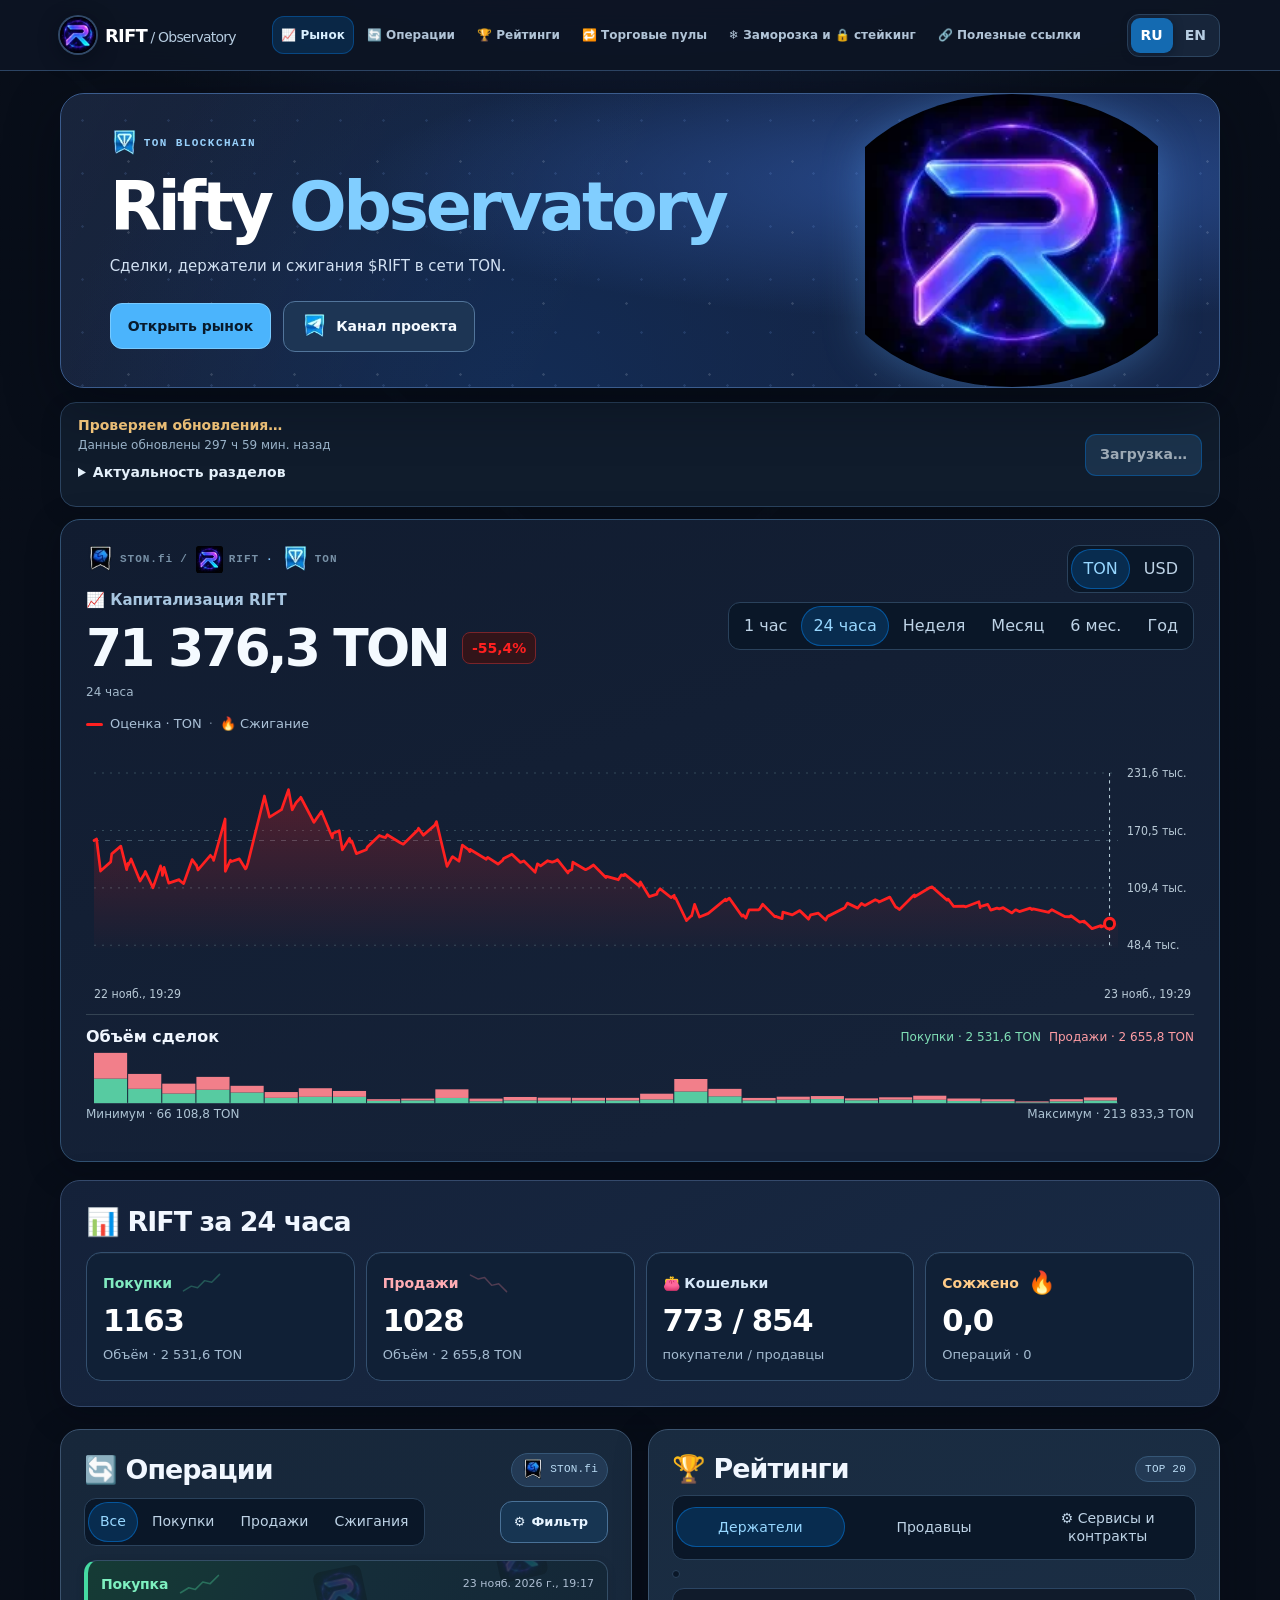
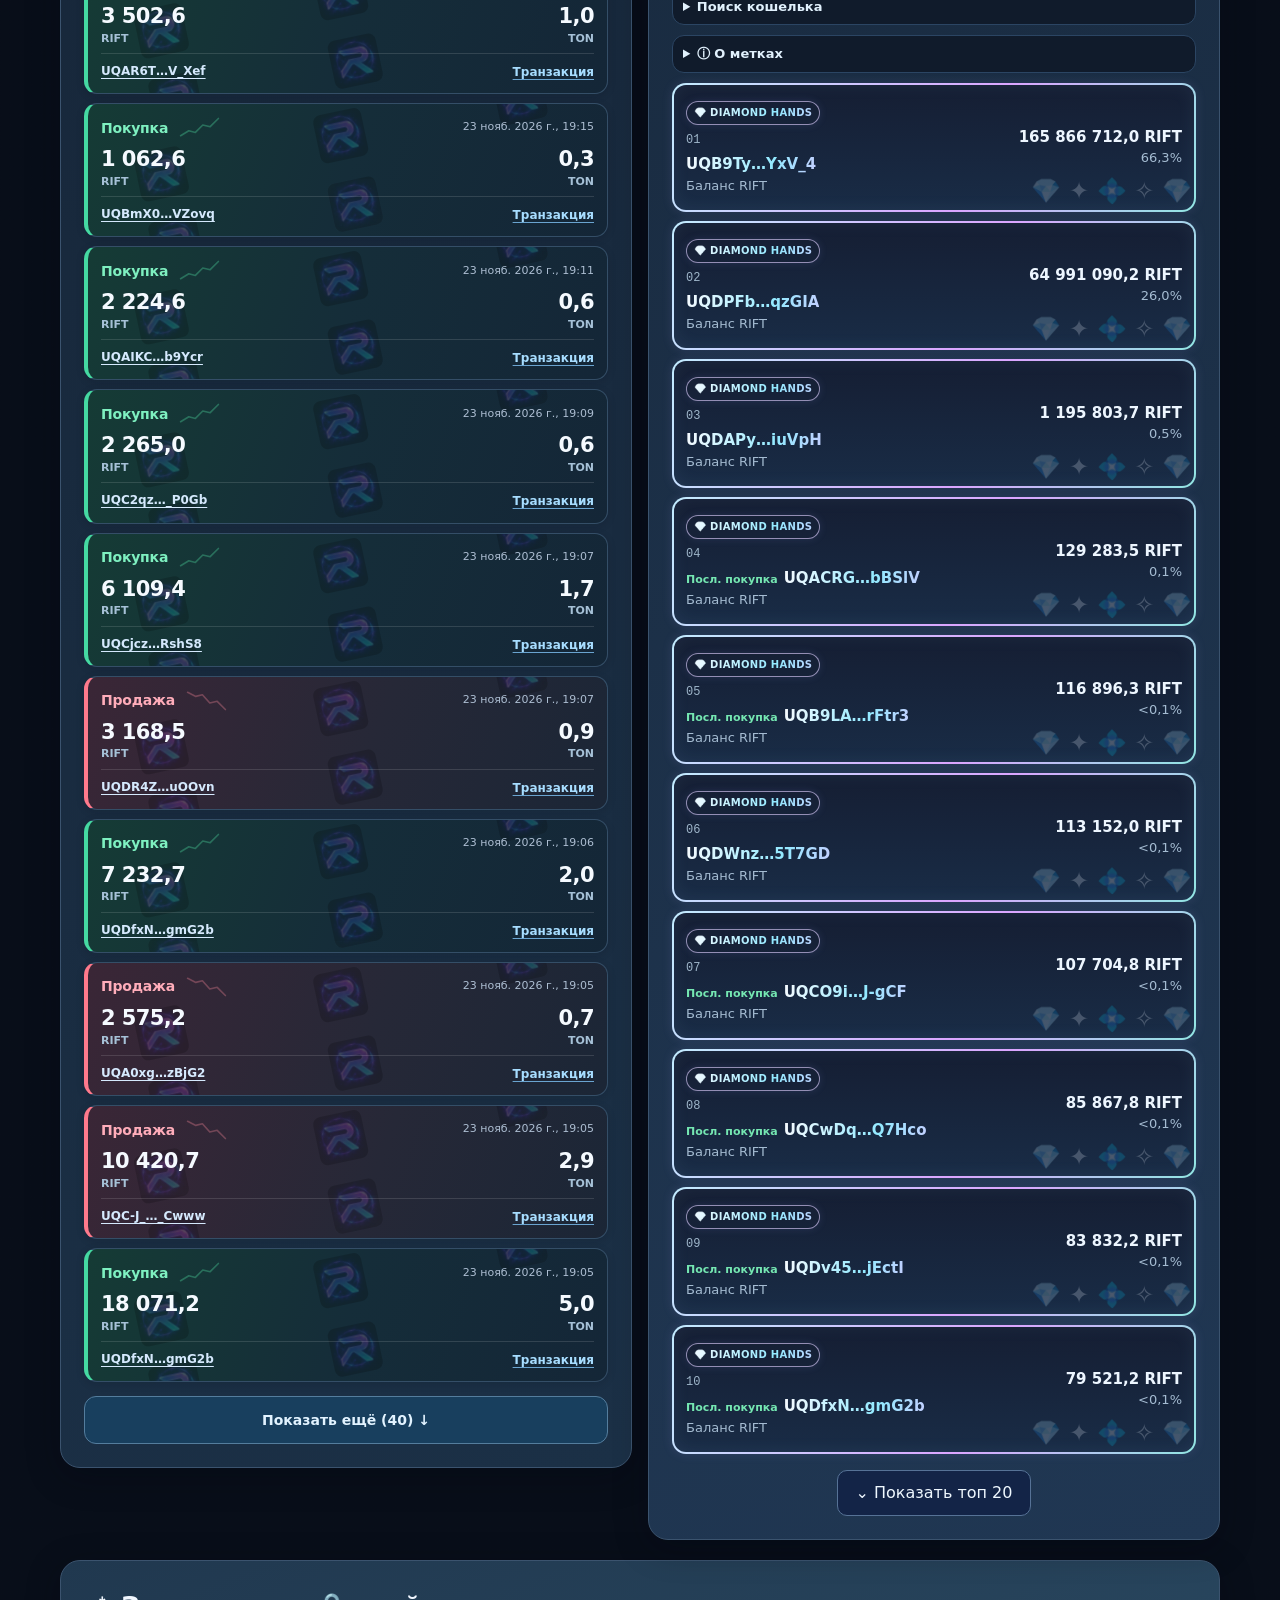
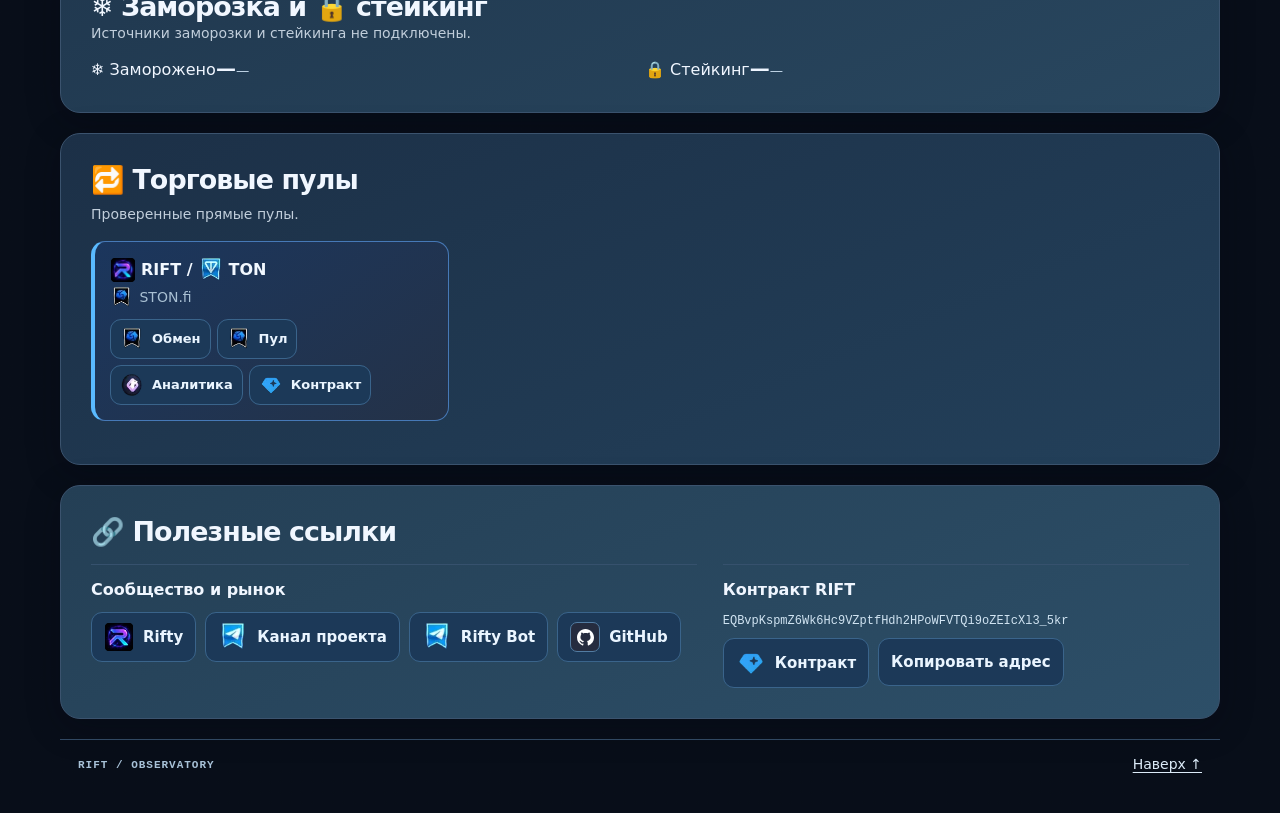
==== index.html @ 72bbed43 "Create RIFT Observatory from clean template 1.3.0" ====
<!doctype html>
<html lang="ru"><head>
<meta charset="utf-8"><meta name="viewport" content="width=device-width,initial-scale=1">
<meta name="theme-color" content="#070d21"><meta name="description" content="RIFT Observatory — сделки STON.fi и DeDust, держатели и подтверждённые сжигания RIFT в сети TON.">
<title>Rifty Observatory</title><style>:root{color-scheme:light;--ink:#101721;--muted:#536372;--paper:#f8fafc;--line:#cbd5df;--blue:#30a1f5;--link:#075d9b;--night:#090b0e;--graphite:#10151c;--green:#1e6b51;--red:#df0000;--orange:#975019;font:16px/1.5 system-ui,-apple-system,BlinkMacSystemFont,"Segoe UI",sans-serif;color:var(--ink);background:var(--night)}
*{box-sizing:border-box}
[hidden]{display:none!important}
html{scroll-behavior:smooth;scroll-padding-top:82px}
body{margin:0;background:var(--night)}
.wrap{width:min(1220px,calc(100% - 64px));margin-inline:auto}
h1,h2,h3,p{margin:0}
a{color:var(--link);text-underline-offset:3px}
a:hover{text-decoration:underline}
button{font:inherit;color:inherit;cursor:pointer}
a:focus-visible,button:focus-visible,summary:focus-visible,#plot svg:focus-visible{outline:3px solid #5692db;outline-offset:2px}
header{position:sticky;top:0;z-index:5;background:#090b0ef5;border-bottom:1px solid #283541;color:#f5f8fc}
.nav,.brand,nav,.langs,.tabs,.smallTabs,.introLinks,.eyebrow,.sectionHeading,.chartCaption,footer,.graphTop{display:flex;align-items:center}
.nav{min-height:65px;gap:20px;justify-content:space-between}
.brand{gap:9px;color:#fff;text-decoration:none}
.brand svg{width:36px;height:36px}
.brand strong{font-size:19px;letter-spacing:-.055em}
.brand span{font-weight:500;color:#c3cbd5}
.brand:hover{text-decoration:none}
nav{gap:5px}
nav a,.langs button{font-size:14px;font-weight:650}
nav a{color:#b4c0ce;padding:9px 11px;text-decoration:none;border-radius:8px}
nav a.on,nav a:hover{color:white;background:#203347;text-decoration:none}
.langs,.tabs,.smallTabs{background:#e5edf4;border-radius:10px;padding:3px;gap:2px;width:fit-content;max-width:100%;flex-wrap:wrap}
.langs button,.tabs button,.smallTabs button{border:none;padding:7px 10px;background:transparent;color:#364c61;border-radius:7px;line-height:1.35}
.langs .on,.tabs .on,.smallTabs .on{background:#114c79;color:white}
.hero{margin:20px 0 16px;position:relative;isolation:isolate;overflow:hidden;display:flex;align-items:center;min-height:192px;border-radius:20px;border:1px solid #293746;background:radial-gradient(ellipse at 88% 70%,#153650 0%,transparent 53%),#0b0d10;color:#fff}
.herotext{position:relative;z-index:1;padding:27px clamp(20px,3vw,44px);max-width:66%}
.eyebrow,.tag,footer>span{font-family:ui-monospace,Consolas,monospace;font-size:11px;font-weight:650;letter-spacing:.09em}
.eyebrow{gap:8px}
.eyebrow i{width:7px;height:7px;background:#468ec6;border-radius:50%}
.hero .eyebrow{color:#b9c9d9}
.hero .eyebrow i{background:var(--blue)}
h1{font-size:clamp(38px,4.6vw,68px);letter-spacing:-.07em;line-height:1.05;margin:7px 0 8px}
h1 em{font-family:Georgia,"Times New Roman",serif;font-weight:normal;letter-spacing:-.055em;color:#a1d6ff}
.hero p{color:#c9d5e1;font-size:15px}
.heroArt{position:absolute;inset:0 0 0 auto;width:41%;display:grid;align-items:center;pointer-events:none}
.heroArt svg{width:100%;height:100%;max-height:250px}
.introLinks{margin-top:17px;gap:10px}
.introLinks a,.more{border:1px solid #9daebf;border-radius:8px;padding:7px 12px;text-decoration:none;font-weight:650;font-size:14px}
.introLinks a{color:#f0f6ff;border-color:#536779}
.introLinks a:first-child{color:#081624;background:var(--blue);border-color:var(--blue)}
.introLinks a:hover,.more:hover{box-shadow:inset 0 0 0 1px currentColor}
.panel{background:var(--paper);border:1px solid var(--line);border-radius:17px;padding:clamp(16px,2vw,25px);min-width:0}
.graphTop,.sectionHeading,footer{justify-content:space-between;gap:12px}
.graphTop{align-items:flex-start}
.graph .eyebrow{color:#b6c8d9}
.graph .eyebrow span{color:#7891a7}
.graph h2{font-weight:550;color:var(--muted);font-size:16px;margin-top:12px}
.price{font-size:clamp(27px,3.2vw,44px);line-height:1.12;letter-spacing:-.05em;font-variant-numeric:tabular-nums;font-weight:730}
.chartCaption{font-size:13px;color:var(--muted);gap:7px;margin-top:13px}
.lineKey{width:17px;height:3px;border-radius:3px;background:var(--blue)}
.sep{color:#6f8196}
#plot{margin:6px 0;min-height:183px}
#plot svg{width:100%;height:183px;display:block;touch-action:pan-y}
#plot text{font:11px system-ui,sans-serif;fill:#b6c6d6}
.marker{cursor:pointer}
.marker:focus{outline:2px solid var(--orange)}
#readout{font-size:14px;font-variant-numeric:tabular-nums;min-height:24px;color:var(--ink)}
.note,.description,.resources p{font-size:14px;color:var(--muted);overflow-wrap:anywhere}
.note{font-size:12px}
.description{margin:8px 0}
.summary{margin:18px 0 22px}
.summary h2,.panel h2:not(.graph h2){font-size:clamp(20px,2.1vw,27px);letter-spacing:-.045em;line-height:1.2}
.summary .sectionHeading{margin-bottom:9px}
.tag{color:#3e5061;background:#e2ebf4;border-radius:20px;padding:4px 9px;white-space:nowrap;font-weight:500;letter-spacing:.02em}
#stats{display:grid;grid-template-columns:repeat(4,minmax(0,1fr));gap:10px}
.stat{background:var(--paper);border:1px solid var(--line);border-radius:13px;padding:13px 15px;min-width:0}
.stat b,.stat small,.stat span{display:block}
.stat b{font-size:clamp(20px,2.1vw,31px);line-height:1.3;font-variant-numeric:tabular-nums;overflow-wrap:anywhere;letter-spacing:-.04em}
.stat small{font-size:13px;color:var(--muted)}
.stat span{font-size:14px;font-weight:670}
.buy{color:var(--green)}
.sell{color:var(--red)}
.burn{color:var(--orange)}
.columns{display:grid;grid-template-columns:1fr 1fr;gap:16px;align-items:start}
.columns .tabs{margin:10px 0}
.columns .tabs button,.smallTabs button{font-size:14px}
.smallTabs:not(:empty){margin-bottom:8px}
#feedNote,#rankNote{margin-bottom:8px}
.row{display:grid;grid-template-columns:minmax(0,1fr) auto;gap:10px;border-top:1px solid #dce3eb;padding:10px 0;align-items:center}
.row>div{min-width:0}
.row>div:last-child{text-align:right}
.row b,.row small{display:block;font-variant-numeric:tabular-nums}
.row small{color:var(--muted);font-size:13px}
.row a{overflow-wrap:anywhere}
.row b{font-size:15px;line-height:1.45}
.row .badge{display:inline-block;padding:1px 6px;font-size:12px;border-radius:5px;margin-right:6px}
.badge.buy{background:#e0f3e8}
.badge.sell{background:var(--red);color:white}
.badge.burn{background:#ffead4}
.position{color:var(--muted);font:12px ui-monospace,monospace;margin-right:8px}
.empty{padding:16px 0;color:var(--muted)}
.more{background:#eaf1f7;color:#144b72}
.more[hidden]{display:none}
#more{margin-top:8px;width:100%}
.resources{margin:20px 0}
.resourcesGrid{display:grid;grid-template-columns:1.15fr 1.2fr 1fr;gap:24px;margin-top:16px}
.resources h3{font-size:16px;margin-bottom:6px}
.resourceList{display:flex;gap:8px 13px;flex-wrap:wrap}
.resourceList,.contract{margin-top:8px;font-size:14px}
.contract{display:block;overflow-wrap:anywhere;font-family:ui-monospace,monospace;margin-bottom:10px}
.resourcesGrid article{min-width:0}
summary{cursor:pointer;font-weight:600}
footer{padding:16px 0 25px}
footer a{font-size:14px}
@media(max-width:800px){.wrap{width:calc(100% - 28px)}
.nav{display:grid;grid-template-columns:1fr auto;gap:0;padding-top:6px}
.langs{grid-column:2;grid-row:1}
.brand{grid-column:1;grid-row:1}
nav{grid-column:1/-1;justify-content:space-between;gap:0}
nav a{padding:7px 5px;font-size:13px}
html{scroll-padding-top:98px}
.columns{grid-template-columns:1fr}
.heroArt{width:35%;opacity:.82}
.herotext{max-width:73%;padding:19px}
.hero{min-height:180px}
.graphTop{flex-wrap:wrap}
.resourcesGrid{grid-template-columns:1fr 1fr}

#stats{grid-template-columns:repeat(2,minmax(0,1fr))}}
@media(max-width:500px){.wrap{width:calc(100% - 20px)}
.hero{margin-top:10px}
.herotext{max-width:100%;padding:16px}
.heroArt{width:35%;inset:auto 0 0 auto;height:78px}
.hero p{max-width:96%;font-size:14px}
.introLinks{max-width:76%;gap:6px;flex-wrap:wrap}
.introLinks a{font-size:13px;padding:6px 8px}
.graphTop{gap:10px}
.tabs button{padding:6px 8px}
.stat{padding:10px}
.stat small{font-size:12px}
.row{gap:3px}
.row b{font-size:14px}
.row small{font-size:12px}
.resourcesGrid{grid-template-columns:1fr;gap:15px}
.resourcesGrid article+article{border-top:1px solid var(--line);padding-top:12px}}
@media(prefers-reduced-motion:reduce){html{scroll-behavior:auto}}

.walletLegend{font-size:13px;color:var(--muted);margin:4px 0}
.walletIdentity{display:inline-flex;align-items:baseline;flex-wrap:wrap;gap:2px 6px;max-width:100%;vertical-align:baseline}
.row .walletAddress{font-weight:700;text-decoration:underline;text-decoration-thickness:1px;text-underline-offset:3px}
.row .walletAddress.buy,.walletRole.buy{color:#126042}
.row .walletAddress.sell,.walletRole.sell{color:#df0000}
.row .walletAddress.burn,.walletRole.burn{color:#874305}
.row .walletAddress.neutral{color:#51615c}
.walletRole{font-size:11px;font-weight:600}
:is(.row,.walletResult) .domainBadge{font:600 11px/1.4 system-ui,sans-serif;letter-spacing:0;padding:2px 6px;border-radius:5px;overflow-wrap:anywhere;max-width:100%;display:inline-block}
.domainBadge.digits{color:#482e00;background:linear-gradient(110deg,#ffcc00 12%,#ffe173 34%,#fff9c0 46%,#ffd700 57%,#efb000 84%);background-size:220% 100%;border:1px solid #a37b00;animation:projectGold 4s ease-in-out infinite alternate}
details.domainDetails{display:inline-block;border:0;padding:0;font-size:12px;font-weight:500;width:100%}
details.domainDetails summary{color:var(--muted);font-size:11px}
#rank .position{vertical-align:top}
.onlyBadges{display:flex;align-items:center;gap:7px;font-size:13px;font-weight:600;margin:4px 0 7px;cursor:pointer}
.onlyBadges input{width:16px;height:16px;accent-color:var(--link)}


@keyframes projectGold{from{background-position:0% 50%}
to{background-position:100% 50%}}
@media(prefers-reduced-motion:reduce){.domainBadge.digits{animation:none}}
footer>span{color:#f5f8ff}
footer a{color:#dcebf8}
.price{overflow-wrap:break-word}

/* Make the chart and header dark; financial rows retain their semantic colours. */
.langs,.graph .tabs{background:#202a35}
.langs button,.graph .tabs button{color:#c3cfdb}
.langs .on,.graph .tabs .on{background:var(--blue);color:#071421}
.graph{--ink:#f5f8fc;--muted:#b2c0cd;color:var(--ink);background:var(--graphite);border-color:#283747}
.graph #readout a{color:#86caff}
.graph #plot svg{height:205px}
.brand:hover,.introLinks a:hover{color:#fff}
.introLinks a:first-child:hover{color:#081624}

.wrap{width:min(1180px,calc(100% - 88px))}
.hero{background:linear-gradient(165deg,#080a0d 22%,#10151c 100%)}
.graph,.summary{background:linear-gradient(180deg,#10151c,#152332);border:1px solid #374b5b}
.summary{background:linear-gradient(180deg,#152332,#172b3c);padding:clamp(16px,2vw,25px);border-radius:17px;color:#f4f8ff}
.summary .sectionHeading{margin-bottom:14px}
.stat{background:linear-gradient(145deg,#131d28,#1e3041);border:1px solid #3d5363}
.stat small{color:#b9c8d5}
.stat span.buy,.stat span.sell,.stat span.burn{display:inline-block;border-radius:5px;background:linear-gradient(120deg,#d8e5eb,#c1d4df);padding:1px 6px}
.columns .panel,.resources{--ink:#f3f7fc;--muted:#c1cedb;--link:#a6daff;--line:#435a6a;color:var(--ink);border-color:#3b5264}
.columns .panel{background:linear-gradient(180deg,#172b3c,#1a3b51)}
.columns .tabs,.columns .smallTabs{background:#0e1c29}
.columns .tabs button,.columns .smallTabs button{color:#cbd9e7}
.columns .tabs .on,.columns .smallTabs .on{background:#265a7d;color:#fff}
.row{border-color:#435666}
.position{color:#c1cedb}
.tag{background:#233f54;color:#d1e6f6}
.row .walletIdentity{background:linear-gradient(125deg,#d8e5eb,#c1d4df);border-radius:7px;padding:3px 6px}
.domainDetails summary{color:#354d62!important}
.domainDetails span{color:#223847}
#more,.resourceList>a,.resourceList>button{color:#f3f8ff;background:#15496b;border:1px solid #6289a3}
.resources{background:linear-gradient(180deg,#1a3b51,#20475e);padding:clamp(18px,2.5vw,30px)}
.resourcesGrid{grid-template-columns:1.3fr 1fr;gap:clamp(14px,2vw,26px)}
.resourcesGrid article{border-top:1px solid #7190a3;padding-top:13px}
.resources h3{margin-bottom:10px}
.resourceList{display:grid;grid-template-columns:1fr;gap:7px}
.resourceList>a,.resourceList>button{display:flex;align-items:center;justify-content:space-between;gap:6px;min-height:42px;padding:8px 12px;border-radius:7px;text-align:left;font:650 14px/1.35 system-ui,sans-serif;text-decoration:none;cursor:pointer}
.resourceList>a:hover,.resourceList>button:hover,#more:hover{background:#1b5c82;border-color:#aedfff}
.resources .contract{color:#d1e4f2;margin:6px 0;word-break:break-all}
footer{background:#090c10;border-top:1px solid #405362;padding:14px 18px;margin-bottom:14px;border-radius:8px}
@media(min-width:1000px){.resourcesGrid article:first-child .resourceList{grid-template-columns:repeat(2,minmax(0,1fr))}}
@media(max-width:800px){.wrap{width:calc(100% - 34px)}.resourcesGrid{grid-template-columns:1fr 1fr}}
@media(max-width:500px){.wrap{width:calc(100% - 22px)}.resourcesGrid{grid-template-columns:1fr}.resourcesGrid article+article{border-color:#7190a3}}

/* Draw external-link arrows without relying on a font glyph. */
.resourceList>a::after,.introLinks a[href^="https:"]::after,.row a:not(.walletAddress)::after{content:"";display:inline-block;width:8px;height:8px;flex-shrink:0;margin-left:6px;border-top:1.5px solid currentColor;border-right:1.5px solid currentColor;background:linear-gradient(135deg,transparent 43%,currentColor 46%,currentColor 54%,transparent 57%);vertical-align:1px}

.syncBar{display:flex;align-items:center;justify-content:space-between;gap:14px;margin:0 0 12px;padding:12px 18px;background:#101b27;border:1px solid #374b5b;border-radius:12px;color:#e5f1fb}
.syncBar>div{min-width:0}.syncBar p{font-size:14px;font-weight:650}.syncBar small{display:block;color:#b9c8d5;font-size:12px;overflow-wrap:anywhere}.syncBar .syncWarning{color:#ffcf80}
#refreshData{flex-shrink:0;min-height:42px;padding:8px 14px;border:1px solid #6289a3;border-radius:7px;background:#15496b;color:#f3f8ff;font-weight:650;font-size:14px}#refreshData:hover{background:#1b5c82}#refreshData:disabled{opacity:.65;cursor:wait}
@media(max-width:400px){.syncBar{align-items:flex-start;flex-wrap:wrap;padding:12px 14px}.syncBar>div{flex:1 1 175px}}

/* Market cap: native-currency valuation, with an explicit estimation note. */
.graph .price{font-size:clamp(32px,4.2vw,52px);letter-spacing:-.055em;line-height:1.15}
.graph h2{font-size:15px;margin-top:12px;margin-bottom:7px}
.capHeadline{display:flex;align-items:center;gap:14px;flex-wrap:wrap}
.capChange{font:700 14px/1.3 system-ui,sans-serif;padding:6px 9px;border-radius:8px;font-variant-numeric:tabular-nums;white-space:nowrap}
.capChange:empty{display:none}.capPositive{color:#54edb6;background:#133c32;border:1px solid #24634e}.capNegative{color:#ff2020;background:#321419;border:1px solid #7a242a}
#capPeriod{margin-top:5px;color:#a4b9cb}.graph #plot{min-height:250px;margin:18px 0 8px}.graph #plot svg{height:250px}
.graph #plot text{font:11px system-ui,sans-serif;fill:#b8c9d6}
.capRange{display:flex;justify-content:space-between;gap:8px;flex-wrap:wrap;color:#adc3d3;font-size:12px;font-variant-numeric:tabular-nums;margin:0 0 13px}
.graph #readout{background:#0b1723;border:1px solid #2b4354;padding:10px 12px;border-radius:9px;min-height:43px;font-size:13px;margin-bottom:9px}
.capMethod{font-size:11px;line-height:1.5;color:#9db3c4;border-top:1px solid #2b4354;padding-top:10px;margin-top:10px;max-width:850px}
.graph .chartCaption .lineKey{background:var(--chart-colour,#38dda0)}
@media(max-width:500px){.graph .price{font-size:34px}.capHeadline{gap:8px}.graph .graphTop{gap:15px}.graph .tabs{width:100%;justify-content:space-between}.graph .tabs button{padding:8px 6px;font-size:12px}.graph #plot svg{height:240px}.graph #plot{min-height:240px}.graph #readout{font-size:12px}.capMethod{font-size:11px}}
@media(max-width:360px){.graph .tabs{display:grid;grid-template-columns:repeat(3,minmax(0,1fr));gap:3px}.graph .tabs button{width:100%}}

:root{--blue:#75ccff;--project-art:url("[data-uri]");--night:#070d21}
body{background:radial-gradient(ellipse at 78% 0%,#24347b 0%,#111c49 28%,transparent 55%),#070d21}
header{background:#0a1129f5;border-color:#324576}
.brandMark{width:36px;height:36px;border-radius:50%;background:var(--project-art) center/cover}
.hero{min-height:268px;border-color:#435b9c;background:radial-gradient(ellipse at 78% 50%,#2b4696 0%,#182860 34%,transparent 68%),linear-gradient(112deg,#0d1639,#111c49)}
.hero::before{content:"";position:absolute;inset:0;background-image:radial-gradient(circle,#7eaeff 1px,transparent 1.5px),radial-gradient(circle,#eff7ff 1px,transparent 1.5px);background-size:43px 53px,83px 71px;background-position:0 0,26px 32px;opacity:.24;pointer-events:none}
.heroArt{width:40%;height:100%;background:var(--project-art) center / auto 88% no-repeat;filter:drop-shadow(0 0 20px #60b5ff60);border-radius:50%}
.hero h1 em{color:#89ceff}
.graph{background:linear-gradient(180deg,#101936,#151f43);border-color:#394b80}
.summary{background:linear-gradient(180deg,#182649,#202d55);border-color:#435480}
.columns .panel{background:linear-gradient(180deg,#192847,#1e3659)}
.resources{background:linear-gradient(180deg,#192b4b,#1b345a)}
.graphControls{display:grid;gap:10px;justify-items:end;min-width:0}
.row.trade-buy{border-left:3px solid #4cce9f;padding-left:8px;background:#14564832}
.row.trade-sell{border-left:3px solid #fb6b76;padding-left:8px;background:#7c223532}
.row.trade-burn{border-left:3px solid #e7ae57;padding-left:8px}
@media(max-width:800px){.graphControls{justify-items:start}}
@media(max-width:590px){
 .hero{min-height:210px}.heroArt{width:32%;height:auto;inset:12px 12px auto auto;aspect-ratio:1;opacity:1;background-size:contain}
 .herotext{max-width:76%}.hero h1{font-size:clamp(32px,7.5vw,47px)}.hero h1 em{display:block}
 .hero p{max-width:100%}.introLinks{max-width:100%}.graphControls{width:100%}.graph #currency{display:flex;width:auto}
}

#activity,#wallets,#pools{background:#141b27;border-color:#303a4a}
#activity .row,#wallets .row{background:transparent;border-color:#303a4a;border-left:0;padding-left:0}
#activity .row .walletIdentity,#wallets .row .walletIdentity{background:none;padding:0;column-gap:6px;row-gap:4px}
.columns .walletIdentity .walletAddress{background:none;padding:0}
.columns .row .walletAddress{color:#d6e2f0}
.columns .walletRole.buy,.columns .badge.buy{color:#85e6bc;background:none}
.columns .walletRole.sell,.columns .badge.sell{color:#ff9a9f;background:none}
.columns .walletRole.burn,.columns .badge.burn{color:#f1bd7d;background:none}
.columns .domainDetails summary,.columns .domainDetails span{color:#becbd9!important}
.columns :is(.row,.walletResult) .projectBadges{display:flex;flex-wrap:wrap;gap:5px;width:100%;align-items:center}
.columns :is(.row,.walletResult) .projectBadge{--badge-edge:#53627b;display:inline-flex;align-items:center;gap:4px;padding:2px 6px;border:1px solid var(--badge-edge);border-radius:6px;background:#202939;text-decoration:none;color:#eaf1fb;font:650 11px/1.35 system-ui,sans-serif;min-height:26px;max-width:100%}
.columns :is(.row,.walletResult) .projectBadge:hover{text-decoration:underline}
.columns :is(.row,.walletResult) .projectBadge::after{display:none}
.projectBadge img{display:block;width:18px;height:18px;object-fit:contain;border-radius:3px}
.columns :is(.row,.walletResult) .projectBadge.staking{padding-inline:4px;--badge-edge:#6c93cb}
.columns :is(.row,.walletResult) .projectBadge.vnuk{--badge-edge:#8f606f;color:#ffc8d4}
.columns :is(.row,.walletResult) .projectBadge.author{border-color:transparent;background:linear-gradient(#202939,#202939) padding-box,linear-gradient(105deg,#508eff,#dce5ee,#508eff) border-box;background-size:100% 100%,200% 100%;animation:projectBadgeGlow 5s ease-in-out infinite alternate}
.columns :is(.row,.walletResult) .projectBadge.joystick{--badge-edge:#9164ac}
.columns :is(.row,.walletResult) .projectBadge.phoenix{--badge-edge:#a86a36}
.projectBadge.joystick span,.projectBadge.phoenix span{background:linear-gradient(90deg,var(--badge-color),#ffe182,var(--badge-color));background-size:210% 100%;background-clip:text;color:transparent;animation:projectBadgeGlow 5s ease-in-out infinite alternate}
.projectBadge.joystick{--badge-color:#e3a6ff}
.projectBadge.phoenix{--badge-color:#ff9862}
@keyframes projectBadgeGlow{to{background-position:100% 0}}
@media(prefers-reduced-motion:reduce){.columns :is(.row,.walletResult) .projectBadge.author,.projectBadge.joystick span,.projectBadge.phoenix span{animation:none}}
#pools [lang="en"],html[lang="en"] #pools [lang="ru"]{display:none}
html[lang="en"] #pools [lang="en"]{display:inline}
#pools .poolIntro{margin:8px 0 16px}
#pools .poolGrid{display:grid;grid-template-columns:repeat(3,minmax(0,1fr));gap:10px}
#pools .poolCard{min-width:0;background:#1c2636;border:1px solid #39475b;border-radius:10px;padding:12px}
#pools .poolCard h3{margin:0 0 3px}
#pools .poolCard p{margin:0}
#pools .poolActions{display:flex;flex-wrap:wrap;gap:6px;margin-top:10px}
#pools .poolActions a{display:inline-flex;align-items:center;min-height:38px;padding:5px 9px;color:#edf5ff;background:#22344c;border:1px solid #586d88;border-radius:7px;font-size:13px;font-weight:650;text-decoration:none}
#pools .poolActions a:hover{background:#304963;text-decoration:underline}
#pools .poolRoute,#pools .poolTiny{margin-top:16px;padding-top:13px;border-top:1px solid #39475b}
#pools #discoveredPools{margin-top:10px}
#pools .poolCard .poolLiquidity{margin-top:8px;font-size:12px;overflow-wrap:anywhere}
#pools .poolCard h3{overflow-wrap:anywhere}
#pools .poolRoute h3{margin:0 0 4px}
#pools .poolRoute .poolCard{margin-top:9px;max-width:440px}
#pools .poolTiny .poolGrid{margin-top:10px}
#pools .poolSources{margin-top:13px;font-size:12px}
@media(max-width:800px){#pools .poolGrid{grid-template-columns:repeat(2,minmax(0,1fr))}}
@media(max-width:500px){#pools .poolGrid{grid-template-columns:minmax(0,1fr)}}

.columns :is(.row,.walletResult) .projectBadge.og{border-color:#a887c2;background:#222033}
.columns :is(.row,.walletResult) .projectBadge.fragmentNumber{--badge-edge:#cc7cdb;background:#78348b;color:#fff;font-weight:800;white-space:nowrap}
.projectBadge.og span{background:linear-gradient(90deg,#cbff69,#f3a5ff,#cbff69);background-size:210% 100%;background-clip:text;color:transparent;animation:projectBadgeGlow 4s ease-in-out infinite alternate;font-weight:800}
.columns :is(.row,.walletResult) .projectBadge.burner{border-color:#966237;padding-inline:4px}
.columns :is(.row,.walletResult) .projectBadge.blueNft{border-color:#3881a9;padding-inline:4px}
.operationRow .opMobile,.operationRow .opToggle{display:none}
#feed .operationRow .opDesktop a{display:inline-block}
@media(prefers-reduced-motion:reduce){.projectBadge.og span{animation:none}}
@media(max-width:640px){
 #feed .operationRow{grid-template-columns:minmax(0,1fr) minmax(0,auto) 28px;align-items:start;column-gap:4px;padding:8px 0}
 #feed .operationRow .opDesktop{display:none}
 #feed .operationRow>div:nth-child(2){align-self:start}
 #feed .operationRow .opMobile:not([hidden]){display:block;grid-column:1/-1;text-align:left;padding:2px 0 4px}
 #feed .operationRow .opToggle{display:grid;place-items:center;width:28px;min-height:32px;padding:0;background:none;border:0;color:#b8d3ec;cursor:pointer}
 .opToggle span{width:7px;height:7px;border-right:2px solid;border-bottom:2px solid;transform:rotate(45deg)}
 .opToggle[aria-expanded="true"] span{transform:rotate(225deg)}
}

body{background:linear-gradient(#070b16bb,#070b16cf),url("[data-uri]") center top/cover fixed,#070b16}
.supplyGrid{display:grid;grid-template-columns:repeat(2,minmax(0,1fr));gap:10px;margin-top:12px}
.supplyGrid a{display:grid;gap:4px;padding:12px;border:1px solid #39475b;border-radius:10px;background:#1c2636;text-decoration:none;min-width:0}
.supplyGrid a:hover{border-color:#7db5e6}
.supplyGrid strong{font-size:clamp(1rem,3vw,1.35rem);color:#eef5ff;overflow-wrap:anywhere}
.supplyGrid small{color:#afbfce}
@media(max-width:440px){.supplyGrid{grid-template-columns:1fr}body{background-attachment:scroll;background-size:auto,auto 1100px}}

.volumeBlock{margin-top:12px;border-top:1px solid #344353;padding-top:10px}
.volumeHeading,.volumeKeys,.tradeSize,.walletSearchForm{display:flex;align-items:center;gap:8px;flex-wrap:wrap}
.volumeHeading{justify-content:space-between}
.volumeKeys,.tradeSize{font-size:12px}
.volumeKeys span:first-child,.rankMove.gained{color:#80e0b6}
.volumeKeys span:last-child,.rankMove.lost{color:#ff9da4}
#tradeVolume svg{display:block;width:100%;height:56px}
.tradeSize{margin:8px 0;color:#bdcbd8}
.tradeSize label{display:inline-flex;align-items:center;gap:6px}
.tradeSize input[type=number],.walletSearchForm input{min-width:0;border:1px solid #53637a;border-radius:7px;background:#161f2b;color:#eaf1fb;padding:6px 8px;font:inherit}
.tradeSize input[type=number]{width:6em}
#rank .position,.walletResult .position{display:inline-flex;align-items:baseline;gap:4px}
.rankMove{font-size:10px;white-space:nowrap}
.walletSearch,.badgeLegend{margin:10px 0;border:1px solid #39475b;border-radius:8px;padding:8px 10px}
.walletSearch summary,.badgeLegend summary{cursor:pointer;color:#d6e2f0;font-size:13px;font-weight:650}
.walletSearchForm{margin-top:9px}
.walletSearchForm input{flex:1 1 145px}
.walletSearchForm button{padding:6px 9px;border:1px solid #52637b;border-radius:7px;background:#243249;color:#eaf1fb;cursor:pointer}
.walletResult{margin-top:9px;overflow-wrap:anywhere}
.walletResult h3,.walletResult h4,.walletResult p{margin:6px 0}
.walletResult ul,.badgeLegend dl{padding-left:0;margin:8px 0 0;font-size:12px}
.walletResult li{margin-left:15px;padding-top:3px}
.badgeLegend dl{display:grid;grid-template-columns:auto 1fr;gap:5px 8px}
.badgeLegend dd{margin:0;color:#bdcbd8}
.columns .projectBadge.arni,.columns .projectBadge.napiwas{border-color:#927fa2}
.columns .projectBadge.arni span,.columns .projectBadge.napiwas .badgeLabel{
 background:linear-gradient(90deg,#70e1dd,#c4b4ff,#ffab94,#ffe39a,#70e1dd);
 background-size:225% 100%;background-clip:text;color:transparent;
 animation:projectBadgeGlow 4.3s ease-in-out infinite alternate
}
.projectBadge .beerIcon{position:relative;display:inline-block;flex:0 0 18px;width:18px;height:18px}
.beerIcon::before,.beerIcon::after{content:"";position:absolute}
.beerIcon::before{left:2px;top:2px;width:10px;height:15px;border:1px solid #ffde99;border-radius:3px 3px 4px 4px;background:linear-gradient(#fff4dc 0 28%,#ffce56 29%,#e4932c 83%,#b36121)}
.beerIcon::after{left:12px;top:6px;width:5px;height:8px;border:2px solid #ffde99;border-left:0;border-radius:0 4px 4px 0}
@media(prefers-reduced-motion:reduce){.columns .projectBadge.arni span,.columns .projectBadge.napiwas .badgeLabel{animation:none}}

.projectBadges .domainDetails{width:auto;max-width:100%;overflow-wrap:anywhere}

/* RIFT / Telegram-inspired Observatory — design layer v1.
   No remote fonts, frameworks, images or runtime dependencies.
   Loaded AFTER the existing stylesheet. Keeps data/JS functionality intact. */
:root{
  color-scheme:dark;
  --tg-bg:#090e18;--tg-surface:#121b2a;--tg-surface2:#192639;
  --tg-elevated:#20344b;--tg-line:#2a405a;--tg-blue:#55b9ff;
  --tg-blue-strong:#258fea;--tg-text:#f0f6ff;--tg-muted:#a6bdd2;
  --tg-green:#51dcaa;--tg-red:#ff8696;--tg-gold:#f3c66f;
  --night:var(--tg-bg);--paper:var(--tg-surface);--ink:var(--tg-text);
  --muted:var(--tg-muted);--line:var(--tg-line);--blue:var(--tg-blue);
  --link:#91d8ff;--green:var(--tg-green);--red:var(--tg-red);
  font-family:system-ui,-apple-system,BlinkMacSystemFont,"Segoe UI",sans-serif;
  font-optical-sizing:auto;
}
html{scroll-padding-top:100px}
body{
  color:var(--tg-text);
  background:radial-gradient(ellipse 80% 420px at 50% -150px,#1b315e 0%,transparent 72%),
    linear-gradient(#080e19e8,#080e19f1),url("[data-uri]") center top/cover fixed,#090e18;
}
.wrap{width:min(1160px,calc(100% - 40px))}
a{color:var(--link)}
button,input{font-family:inherit}
a,button,summary{-webkit-tap-highlight-color:transparent}
button:not(:disabled),a,summary{transition:background-color .18s ease,border-color .18s ease,color .18s ease,transform .18s ease}
button:active:not(:disabled),.introLinks a:active,.resourceList>a:active,#pools .poolActions a:active{transform:scale(.98)}
a:focus-visible,button:focus-visible,summary:focus-visible,input:focus-visible{outline:2px solid var(--tg-blue);outline-offset:3px}
header{background:#0d1524f0;border-bottom:1px solid #2c4463;backdrop-filter:blur(22px);-webkit-backdrop-filter:blur(22px)}
.nav{min-height:70px;gap:18px}
.brandMark{box-shadow:0 0 0 2px #314968,0 5px 20px #050a14a8}
.brand strong{font-size:18px;letter-spacing:-.045em}
.brand span{color:#b6cce0;font-size:14px}
nav{gap:5px}
nav a{padding:10px 13px;color:#b1c4d7;border-radius:12px;font-weight:600}
nav a.on,nav a:hover{background:#1e3958;color:#f4faff}
.langs{background:#17253a;padding:3px;border:1px solid #2d4560;border-radius:12px}
.langs button{border-radius:9px;min-width:39px;min-height:35px;color:#b6cde2}
.langs button.on{background:#288fd9;color:#fff;box-shadow:0 2px 10px #0613268c}
main.wrap{padding-bottom:10px}
.hero{margin:22px 0 14px;min-height:275px;border:1px solid #3b5c8d;border-radius:24px;
  background:radial-gradient(ellipse at 81% 30%,#294c91 0%,transparent 48%),
  radial-gradient(circle at 40% 110%,#132c55,transparent 60%),
  linear-gradient(125deg,#111d35,#15274b);
  box-shadow:0 18px 54px #02071164;isolation:isolate}
.hero::before{opacity:.14}
.hero::after{content:"";position:absolute;inset:0;pointer-events:none;
  background:linear-gradient(115deg,#ffffff08,transparent 50%);border-radius:inherit}
.herotext{padding:clamp(23px,3.5vw,45px);max-width:68%}
.hero .eyebrow{color:#98d1fc;letter-spacing:.13em}
.hero .eyebrow i{box-shadow:0 0 0 5px #269de421}
.hero h1{margin:13px 0 12px;font-size:clamp(39px,5.5vw,68px);line-height:1.03;letter-spacing:-.065em}
.hero h1 em{font-style:normal;font-weight:550;font-family:inherit;letter-spacing:-.05em;color:#81ceff}
.hero p{color:#d2e1f3;font-size:15px;max-width:510px;line-height:1.65}
.heroArt{background-size:auto 83%;filter:drop-shadow(0 6px 28px #67acff40)}
.introLinks{gap:10px;margin-top:21px}
.introLinks a{display:inline-flex;align-items:center;justify-content:center;
  min-height:42px;padding:9px 17px;border-radius:12px;font-size:14px;
  background:#1d3554;border:1px solid #52759b;color:#f5faff}
.introLinks a:first-child{background:#4bb4fc;color:#081a2c;border-color:#77caff}
.introLinks a:hover{background:#2c5277;text-decoration:none;transform:translateY(-2px)}
.introLinks a:first-child:hover{background:#83d0ff;color:#071b2c}
.syncBar{background:#101c2c;border-color:#2b435f;border-radius:16px;
  padding:12px 17px;box-shadow:0 6px 20px #050b152b}
.syncBar p{color:#e3f5ff}
.syncBar small{color:#9eb8ce}
#refreshData{border-radius:11px;background:#213d5b;border-color:#476d92;color:#eaf7ff}
#refreshData:hover{background:#2f5a81}
.panel,.graph,.summary,.columns .panel,.resources,#pools,#activity,#wallets{
  border:1px solid var(--tg-line);border-radius:20px;
  background:linear-gradient(155deg,#151f30 0%,#111927 100%);
  box-shadow:0 8px 34px #03091145;color:var(--tg-text)}
.graph{background:linear-gradient(160deg,#172640 0%,#101a2d 76%);border-color:#315172}
.graph .eyebrow{color:#86caff}
.graph h2{color:#a8c6e0;margin-top:15px}
.graph .price{color:#f4faff;letter-spacing:-.055em}
.graph .chartCaption{color:#abc1d7}
.graph #readout{border-color:#314964;background:#0e192a}
.graph .capMethod{border-color:#2b4056;color:#98aec2}
.graph #plot{border-radius:15px;overflow:hidden}
.graphControls{gap:9px}
.graph .tabs,.columns .tabs,.columns .smallTabs{background:#0a1728;border:1px solid #2a425c;border-radius:12px;padding:3px}
.graph .tabs button,.columns .tabs button,.columns .smallTabs button{border-radius:9px;min-height:34px;padding:7px 12px;color:#bed3e6}
.graph .tabs .on,.columns .tabs .on,.columns .smallTabs .on{background:#26659c;color:#fff;box-shadow:0 2px 8px #050d1780}
.summary{margin-top:18px;background:linear-gradient(150deg,#182b44,#142037);border-color:#2a496b}
.summary h2,.panel h2:not(.graph h2){color:#f1f7ff;font-weight:730;letter-spacing:-.035em}
#stats{gap:11px}
.stat{padding:16px;border-radius:15px;background:#102036;border:1px solid #34506f;box-shadow:inset 0 1px #ffffff0a}
.stat b{color:#fff;font-size:clamp(21px,2.4vw,32px);line-height:1.22;margin:5px 0}
.stat small{color:#a4bbd0}
.stat span{font-weight:680}
.stat span.buy,.stat span.sell,.stat span.burn{background:none;padding:0}
.columns{gap:16px}
.columns .panel{min-width:0}
.sectionHeading{flex-wrap:wrap}
.tag{background:#233a55;color:#badcf5;border:1px solid #355676}
.row{border-top-color:#263950;padding:12px 3px}
.row:hover{background:#ffffff07}
.row.trade-buy,.row.trade-sell,.row.trade-burn{border-left:3px solid transparent;border-radius:8px;padding-left:10px}
#activity .row.trade-buy{border-left:3px solid #52d5a2;background:#16362c42}
#activity .row.trade-sell{border-left:3px solid #ff8191;background:#40232a50}
#activity .row.trade-burn{border-left:3px solid #f5c16b;background:#3a2c1b48}
.row b{color:#edf6ff}
.row small{color:#a5bcd2}
.columns .row .walletAddress{color:#d5e9fd}
.columns .walletRole.buy,.columns .badge.buy{color:#75e7b2}
.columns .walletRole.sell,.columns .badge.sell{color:#ff9bac}
.columns .walletRole.burn,.columns .badge.burn{color:#f5c377}
.position{color:#9fb6ca}
.columns :is(.row,.walletResult) .projectBadge{border-radius:8px;background-color:#1d2b3e;min-height:28px}
.columns :is(.row,.walletResult) .projectBadge.fragmentNumber{background:#813c99;color:#fff;border-color:#dd8bfa}
.domainBadge.digits{border-radius:7px}
#more,.resourceList>a,.resourceList>button,#pools .poolActions a{
  background:#1c3958;border:1px solid #3a648b;border-radius:11px;color:#eaf5ff}
#more{min-height:43px}
#more:hover,.resourceList>a:hover,.resourceList>button:hover,#pools .poolActions a:hover{background:#2b5277}
.supplyGrid a,#pools .poolCard{background:#17263a;border:1px solid #2b4665;border-radius:14px;padding:15px}
.supplyGrid a:hover,#pools .poolCard:hover{border-color:#4785b3}
.supplyGrid small{color:#b5c9da}
#pools .poolCard h3{color:#f2f8ff}
#pools .poolCard p{color:#a9c0d3}
#pools .poolGrid{gap:12px}
#pools .poolActions a{min-height:40px}
.walletSearch,.badgeLegend{background:#101b2b;border-color:#2b4563;border-radius:12px}
.walletSearch summary,.badgeLegend summary{color:#e1f1fd}
.tradeSize input[type=number],.walletSearchForm input{background:#091729;border-color:#385575;color:#f5faff;border-radius:10px;min-height:38px}
.walletSearchForm button{background:#285982;border-color:#478bb5;border-radius:10px;min-height:40px}
.resources{background:linear-gradient(155deg,#152840,#152036)}
.resourcesGrid article{border-color:#36516d}
.resourceList>a,.resourceList>button{min-height:45px;padding:10px 13px}
footer{background:transparent;border-top:1px solid #314862;border-radius:0;color:#bed4e7;margin-top:20px}
footer>span{color:#a8c2d8}
@media(min-width:900px){
 .columns .panel{padding:23px}
 .hero{min-height:305px}
 .heroArt{background-size:auto 88%}
}
@media(max-width:800px){
 html{scroll-padding-top:114px}
 .wrap{width:calc(100% - 28px)}
 .nav{gap:5px;padding-top:5px}
 .brand strong{font-size:16px}
 nav{overflow-x:auto;scrollbar-width:none;justify-content:space-between}
 nav::-webkit-scrollbar{display:none}
 nav a{min-height:42px;display:inline-flex;align-items:center;white-space:nowrap;padding:9px 10px}
 .hero{margin-top:14px;min-height:230px}
 .herotext{max-width:75%;padding:24px}
 .resourcesGrid{grid-template-columns:1fr 1fr}
}
@media(max-width:590px){
 .wrap{width:calc(100% - 22px)}
 .hero{border-radius:20px;min-height:250px}
 .hero h1{font-size:clamp(34px,8vw,46px)}
 .herotext{max-width:100%;padding:20px 18px 78px}
 .hero p{max-width:100%;padding-right:0}
 .heroArt{width:100px;height:100px;top:auto;bottom:-7px;right:7px;inset:auto 7px -7px auto;opacity:.83;background-size:contain}
 .hero .introLinks{max-width:calc(100% - 90px)}
 .introLinks a{min-height:40px;padding:8px 11px}
 .graph,.summary,.columns .panel,.resources{padding:16px}
 .graphTop{gap:13px}
 .graphControls{width:100%;justify-items:stretch}
 .graph .tabs{width:100%;justify-content:space-between}
 .graph .tabs button{flex:1 1 auto;padding:8px 6px;font-size:12px}
 .graph .price{font-size:clamp(29px,8.7vw,39px)}
 .graph #plot,.graph #plot svg{min-height:210px;height:210px}
 #stats{grid-template-columns:repeat(2,minmax(0,1fr));gap:9px}
 .stat{padding:12px}
 .stat b{font-size:clamp(19px,5.4vw,26px)}
 .columns{gap:14px}
 #pools .poolGrid{grid-template-columns:1fr}
 .resourcesGrid{grid-template-columns:1fr}
 .row{min-width:0}
 .row>div{overflow-wrap:anywhere}
 .syncBar{flex-wrap:wrap}
 body{background-attachment:scroll}
}
@media(max-width:360px){
 .brand strong{font-size:14px}
 .brandMark{width:30px;height:30px}
 .nav{column-gap:3px}
 nav a{font-size:12px;padding:9px 7px}
 .hero .introLinks{max-width:100%}
 .heroArt{opacity:.4}
 .graph .tabs button{font-size:11px}
}
@media(hover:hover){
 .stat:hover,#pools .poolCard:hover{transform:translateY(-2px)}
}
@media(prefers-reduced-motion:reduce){
 *,*::before,*::after{scroll-behavior:auto!important;animation-duration:.01ms!important;transition-duration:.01ms!important}
}

/* FIGMA TELETON IOS UI KIT — SOURCE-ALIGNED
   Reference: fIjhy6ddPFSXmia3DCvQa2
   Dark selected tab: 6028:2120, row: 6023:2116, dark label: 6781:30558.
   Accent #008BFF; 52px regular list-row minimum; rounded selected tab.
   Native system font replaces Figma's licensed iostgico/SF Pro assets. */
:root{--tg-accent:#008bff;--tg-blue:#008bff;--tg-blue-strong:#008bff;--tg-selected:#146ab1}
nav a.on,nav a[aria-current="location"]{
 color:#d8efff;background:#008bff28;box-shadow:inset 0 0 0 1px #008bff55}
.langs button.on{background:var(--tg-selected);color:#fff}
.graph .tabs .on,.columns .tabs .on,.columns .smallTabs .on{
 border-radius:100px;background:#008bff2e;color:#97d7ff;
 box-shadow:inset 0 0 0 1px #008bff70}
.graph .tabs button,.columns .tabs button,.columns .smallTabs button{
 min-height:40px;line-height:1.25}
#activity .row,#wallets .row{min-height:52px}
#activity .row .walletAddress,#wallets .row .walletAddress{line-height:1.45}
#activity .row .badge,#wallets .row .badge{line-height:1.4}
#refreshData,.walletSearchForm button{border-color:#008bff91}
#refreshData:focus-visible,.walletSearchForm button:focus-visible{outline-color:#94d9ff}
@media(max-width:800px){
 nav a{min-height:44px}
}

/* Four compact, fully visible tabs on narrow Telegram WebViews. */
@media(max-width:590px){
 #nav{display:grid;grid-template-columns:repeat(4,minmax(0,1fr));gap:3px;overflow:visible;width:100%}
 #nav a{display:flex;align-items:center;justify-content:center;min-width:0;
  font-size:12px;white-space:nowrap;line-height:1.2;padding:9px 2px;text-align:center}
 #nav a[href="#links"]{font-size:0}
 #nav a[href="#links"]::after{content:"Ссылки";font-size:12px}
 html[lang="en"] #nav a[href="#links"]::after{content:"Links"}
}

/* UNIVERSAL OBSERVATORY UI V1 — reusable across token projects.
   Layout, labels, accessible filter, gem/paper honors and animated burn cards.
   No remote art/fonts: all decoration stays inside standalone HTML/CSS. */
.feedFilterBar{display:flex;align-items:center;justify-content:space-between;flex-wrap:wrap;gap:9px;margin:11px 0}
.feedFilterBar #filters{margin:0}
#badgeFilterToggle{display:inline-flex;align-items:center;justify-content:center;gap:6px;min-height:42px;
 padding:8px 13px;border:1px solid #497197;border-radius:12px;background:#173552;color:#e6f3ff;font-weight:750;font-size:13px}
#badgeFilterToggle[aria-expanded="true"]{background:#184a73;border-color:#82c9ff}
#badgeFilterCount{color:#9fd6fa;font-size:12px}
.filterPanel{background:#0f2033;border:1px solid #355573;padding:14px;border-radius:14px;margin:0 0 14px}
.filterPanel .onlyBadges{margin:0 0 10px;min-height:34px}
.filterPanel .tradeSize{margin:0 0 13px;gap:10px}
.filterPanel .tradeSize label{min-height:32px}
.filterBadgesHeading{display:flex;align-items:center;justify-content:space-between;gap:9px;
 border-top:1px solid #2b4961;padding-top:13px;margin-top:4px}
.filterBadgesHeading strong{font-size:13px;color:#cfe5f8}
#clearBadgeFilters{border:0;background:none;color:#88cfff;text-decoration:underline;font-size:12px;padding:6px}
.badgeFilterSearch{display:block;width:100%;min-width:0;min-height:42px;margin:9px 0 12px;
 padding:9px 12px;border:1px solid #3c5d7e;border-radius:10px;background:#0b182a;
 color:#ecf7ff;font-size:14px}
.badgeFilterSearch::placeholder{color:#9fb1c7}
.badgeFilterList{display:grid;grid-template-columns:repeat(2,minmax(0,1fr));gap:8px}
.badgeFilterItem{display:flex;align-items:center;gap:8px;min-height:39px;padding:7px 9px;
 border:1px solid #354d66;border-radius:10px;background:#172b40;
 color:#e5f2fd;font-size:12px;overflow-wrap:anywhere;cursor:pointer}
.badgeFilterItem:has(input:checked){border-color:#008bff;background:#153e60}
.badgeFilterItem input{accent-color:#008bff;flex:0 0 17px;width:17px;height:17px}
.filterHint{margin:12px 0 0;font-size:12px;color:#93aec5;line-height:1.5}
#feed{display:grid;gap:13px;margin-top:14px}
/* A transaction is a standalone, readable card rather than a compressed table row. */
#feed .operationRow{display:flex;flex-direction:column;align-items:stretch;gap:11px;position:relative;
 padding:16px 17px!important;margin:0;min-width:0;overflow:hidden;border:1px solid #344e67;
 border-left:4px solid #486787!important;border-radius:16px;background:#172b3d!important;
 box-shadow:0 5px 15px #030c172d;isolation:isolate}
#feed .operationRow.trade-buy{border-left-color:#45d9a2!important;background:linear-gradient(110deg,#153b35,#152d39 50%,#142637)!important}
#feed .operationRow.trade-sell{border-left-color:#ff7a8c!important;background:linear-gradient(110deg,#3a2636,#262837 55%,#1b2636)!important}
#feed .operationRow>div{position:relative;z-index:1;min-width:0}
#feed .operationRow .opHeader{display:flex;align-items:center;justify-content:space-between;gap:9px}
#feed .operationRow .opKind{font-weight:780;letter-spacing:-.015em;font-size:15px;line-height:1.3}
#feed .operationRow .opKind.buy{color:#7ef0c0}
#feed .operationRow .opKind.sell{color:#ffadba}
#feed .operationRow .opKind.burn{color:#ffe1a0}
#feed .operationRow .opDate{font-size:11px;color:#adc4da;white-space:nowrap;overflow:hidden;text-overflow:ellipsis;margin-left:auto}
#feed .operationRow .opToggle{display:grid!important;place-items:center;flex:0 0 35px;width:35px;min-height:35px;
 color:#d3e6f6;background:#1c3852;border:1px solid #436380;border-radius:10px;padding:0}
#feed .operationRow .opToggle span{display:block;width:auto;height:auto;border:0;
 transform:none;color:inherit;font:750 23px/1 system-ui,sans-serif}
#feed .operationRow .opToggle[aria-expanded="true"] span{transform:rotate(180deg)}
#feed .operationRow .opAmounts{display:grid;grid-template-columns:minmax(0,1.45fr) minmax(0,1fr);
 gap:12px;align-items:start;width:100%}
#feed .operationRow .opAmounts>div{min-width:0;display:flex;flex-direction:column;gap:2px}
#feed .operationRow .opAmountValue{display:block;overflow-wrap:anywhere;
 color:#f5faff;font-size:clamp(18px,2.2vw,24px);font-weight:795;letter-spacing:-.028em;
 line-height:1.22;font-variant-numeric:tabular-nums}
#feed .operationRow .opAmountUnit{color:#a6c1d7;font-size:12px;font-weight:650;line-height:1.4}
#feed .operationRow .opGram{text-align:right;align-items:flex-end}
#feed .operationRow .opWallet{padding-top:10px;border-top:1px solid #ffffff20;font-size:14px}
#feed .operationRow .walletIdentity{display:flex;align-items:center;gap:6px 8px;flex-wrap:wrap;width:100%;max-width:100%}
#feed .operationRow .walletAddress{font-weight:720;text-decoration-thickness:1px;text-underline-offset:3px;
 max-width:100%;overflow-wrap:anywhere}
#feed .operationRow .domainBadge.digits{vertical-align:middle;flex:0 0 auto}
#feed .operationRow .projectBadges{display:flex;flex-wrap:wrap;width:100%;gap:6px;margin-top:5px}
#feed .operationRow .opMobile{display:none;gap:10px;justify-content:space-between;
 padding-top:10px;border-top:1px solid #ffffff20;font-size:12px;color:#afc2d5}
#feed .operationRow .opMobile:not([hidden]){display:flex!important;grid-column:auto;text-align:left}
#feed .operationRow .opMobile a{color:#8cd5ff;font-weight:700}
#feed .operationRow .opDesktop{display:none!important}
#feed .operationRow .projectBadge{min-height:28px}
#feed .operationRow .domainDetails{max-width:100%;width:auto}
/* Burn decorations cover the whole card; text remains fully legible above them. */
#feed .operationRow.trade-burn{
 border:2px solid #d47b45!important;border-left:4px solid #ffba45!important;
 background:linear-gradient(120deg,#4a1a1a,#733319,#4d1c28,#783b18,#401d22)!important;
 background-size:300% 300%!important;
 animation:observatoryFireGlow 7s ease-in-out infinite alternate;
 box-shadow:0 0 17px #fa5c242b,inset 0 0 20px #ffae2520}
#feed .operationRow.trade-burn::before{content:"🔥  🔥     🔥  🔥";position:absolute;inset:auto 0 -12px;
 text-align:center;font-size:36px;letter-spacing:8px;opacity:.19;pointer-events:none;
 filter:blur(1px);animation:observatoryFlames 4.4s ease-in-out infinite alternate;z-index:0}
#feed .operationRow.trade-burn .opAmountValue{color:#fff5e8}
@keyframes observatoryFireGlow{
 0%{background-position:0% 55%;border-color:#b95f34;box-shadow:0 0 14px #eb702c32}
 50%{background-position:70% 12%;border-color:#ffb75a;box-shadow:0 0 24px #fa9a2342}
 100%{background-position:100% 75%;border-color:#db6938;box-shadow:0 0 16px #f4654444}
}
@keyframes observatoryFlames{from{transform:translateY(5px) scale(1);opacity:.10}to{transform:translateY(-15px) scale(1.07);opacity:.28}}
/* Honors apply only to the current top 10 in the appropriate rankings. */
#rank .rankingRow{position:relative;isolation:isolate;overflow:hidden;border-radius:14px;
 border:1px solid #355269;padding:14px 12px;margin-bottom:9px;gap:12px;
 background:#152438;min-width:0}
#rank .rankingRow>div{z-index:1;position:relative;min-width:0}
#rank .rankingRow .walletIdentity{max-width:100%;width:100%}
#rank .rankingRow .projectBadges{width:100%;margin-top:4px}
#rank .rankingRow .rankHonor{display:table;width:max-content;max-width:100%;border-radius:100px;
 font:760 11px/1.4 system-ui,sans-serif;padding:4px 11px;margin:0 0 8px;
 letter-spacing:.03em;text-transform:uppercase}
#rank .rankingRow.diamondHands{border:2px solid transparent;
 background:linear-gradient(#151e33,#192c46) padding-box,
 linear-gradient(115deg,#c2ecff,#dba5ff,#74ffd7,#ffe3a0,#9fb8ff,#e3a8ff,#c2ecff) border-box;
 background-size:100% 100%,350% 350%;animation:diamondSweep 8s linear infinite;
 box-shadow:inset 0 0 18px #99cfff13,0 0 11px #acaaff20}
#rank .diamondHands::before{content:"💎 ✦ 💠 ✧ 💎";position:absolute;inset:auto 2px 1px auto;
 opacity:.22;font-size:24px;pointer-events:none;z-index:0;
 animation:diamondSpark 5s ease-in-out infinite alternate}
#rank .diamondHonor{color:#f8efff;background:linear-gradient(105deg,#634c92,#3b647d,#74613d);
 border:1px solid #d9caff88;text-shadow:0 0 9px #bbaaffaa}
@keyframes diamondSweep{from{background-position:0 0,0% 50%}to{background-position:0 0,100% 50%}}
@keyframes diamondSpark{from{opacity:.1;transform:translateY(3px)}to{opacity:.30;transform:translateY(-3px)}}
#rank .rankingRow.paperHands{border:2px solid transparent;
 background:linear-gradient(#232431,#1a2637) padding-box,
 linear-gradient(115deg,#f7eee8,#a9b6c8,#e5b3ab,#eee3d8,#a9b6c8) border-box;
 background-size:100% 100%,280% 280%;animation:paperBorder 9s linear infinite}
#rank .paperHands::before{content:"🧻   🧻   🧻   🧻\A 🧻   🧻   🧻   🧻\A 🧻   🧻   🧻   🧻";
 white-space:pre;position:absolute;inset:-12px;z-index:0;font-size:28px;line-height:1.9;
 opacity:.13;pointer-events:none;transform:rotate(-8deg) scale(1.07);animation:paperDrift 8s ease-in-out infinite alternate}
#rank .paperHonor{color:#ecdddd;background:#53424b;border:1px solid #ccbbc7aa}
@keyframes paperBorder{from{background-position:0 0,0% 30%}to{background-position:0 0,100% 60%}}
@keyframes paperDrift{from{transform:rotate(-8deg) translateY(-6px) scale(1.07)}to{transform:rotate(-6deg) translateY(7px) scale(1.07)}}
.serviceEmoji{display:inline-block;margin-right:2px;font-size:15px;line-height:1}
/* Hero places the token emblem beside the identity rather than over the CTA. */
.hero{min-height:295px;display:flex;align-items:center;border-radius:24px}
.heroArt{width:33%;height:100%;right:16px;inset:0 16px 0 auto;background-size:contain;
 background-position:center;filter:drop-shadow(0 6px 20px #62b0ff50)}
.hero .herotext{max-width:65%;padding:30px clamp(23px,3.8vw,49px)}
.hero h1{line-height:1.06;margin-bottom:11px}
.hero p{max-width:38rem}
.hero .introLinks{display:flex;gap:12px;flex-wrap:wrap;align-items:center;margin-top:22px}
.hero .introLinks a{min-height:46px;padding:11px 17px}
@media(max-width:800px){
 .hero{min-height:255px}
 .hero .herotext{max-width:68%;padding:23px}
 .heroArt{width:30%;right:10px}
}
@media(max-width:640px){
 .feedFilterBar{display:flex;flex-direction:column;align-items:stretch;gap:8px}
 .feedFilterBar #filters{width:100%;display:flex;justify-content:space-between;gap:2px}
 .feedFilterBar #filters button{flex:1 1 auto;min-width:0;font-size:12px;padding:8px 4px}
 .feedFilterBar #badgeFilterToggle{align-self:flex-end}
 #feed .operationRow{padding:14px 13px!important}
 #feed .operationRow .opAmounts{grid-template-columns:minmax(0,1.4fr) minmax(0,1fr);gap:8px}
 #feed .operationRow .opAmountValue{font-size:clamp(17px,4.6vw,21px)}
 #feed .operationRow .opDate{font-size:10px}
 #rank .rankingRow{padding:11px 10px}
 .hero{min-height:285px;display:block}
 .hero .herotext{max-width:100%;padding:22px 18px}
 .hero h1{font-size:clamp(30px,7.6vw,42px);max-width:calc(100% - 115px);min-height:78px}
 .hero p{max-width:100%;font-size:14px}
 .heroArt{width:112px;height:112px;inset:15px 12px auto auto;opacity:.95;background-size:contain}
 .hero .introLinks{width:100%;display:grid;grid-template-columns:1fr 1fr;gap:9px;margin-top:19px}
 .hero .introLinks a{min-width:0;min-height:44px;padding:9px 7px;justify-content:center;font-size:12px}
}
@media(max-width:390px){
 .badgeFilterList{grid-template-columns:minmax(0,1fr)}
 .hero h1{max-width:calc(100% - 99px);font-size:31px}
 .heroArt{width:97px;height:97px}
 .hero{min-height:270px}
 #rank .rankingRow{grid-template-columns:minmax(0,1fr) auto}
 #rank .rankingRow b{overflow-wrap:anywhere;font-size:12px}
 #feed .operationRow .opAmountValue{font-size:17px}
 #feed .operationRow .opAmountUnit{font-size:11px}
}
@media(prefers-reduced-motion:reduce){
 #feed .operationRow.trade-burn,#feed .operationRow.trade-burn::before,
 #rank .rankingRow.diamondHands,#rank .diamondHands::before,
 #rank .rankingRow.paperHands,#rank .paperHands::before{animation:none!important}
}

/* OBSERVATORY OPERATION CARDS V1.1 — no per-card expansion, direct explorer action. */
#feed .operationRow .opHeader{align-items:center;gap:12px}
#feed .operationRow .opDate{flex:0 1 auto;text-align:right}
#feed .operationRow .opTransaction{
 display:inline-flex;position:relative;z-index:2;align-self:flex-end;justify-content:center;align-items:center;
 gap:7px;min-height:42px;margin-top:-3px;padding:8px 12px;
 color:#a0ddff;background:#1c3a53;border:1px solid #4576a0;border-radius:10px;
 font-size:13px;font-weight:770;line-height:1.2;text-decoration:none;white-space:nowrap;
 transition:background .18s,border-color .18s;
}
#feed .operationRow .opTransaction::after{content:"↗";font-size:16px;line-height:1}
#feed .operationRow .opTransaction:hover{background:#26516f;border-color:#81caff;color:#eff9ff}
#feed .operationRow .opTransaction:focus-visible{outline:2px solid #b3e6ff;outline-offset:3px}
#activity #more{display:flex;justify-content:center;align-items:center;width:100%;
 min-height:48px;margin-top:14px;padding:11px 13px;background:#183f5e;
 border:1px solid #547d9d;border-radius:12px;color:#e2f3ff;font-size:14px;font-weight:760}
#activity #more:hover{background:#23577c;border-color:#8ccfff}
#activity #more[hidden]{display:none}
@media(max-width:590px){
 #feed .operationRow .opTransaction{min-height:44px;margin-top:-5px}
}


/* RIFT OBSERVATORY v1.2 — mobile-first polish, compact trades and per-DEX identity. */
html{scroll-behavior:smooth}
#market,#activity,#wallets,#pools,#supply,#links{scroll-margin-top:150px}
#market{background:linear-gradient(162deg,#111c30,#152238 80%)!important}
.summary{background:linear-gradient(150deg,#142139,#192b45)!important;border-color:#34496b}
#activity{background:linear-gradient(157deg,#17273a,#1b3046)!important}
#wallets{background:linear-gradient(157deg,#192b40,#203753)!important}
#pools{background:linear-gradient(157deg,#1c3047,#23405a)!important}
#supply{background:linear-gradient(157deg,#20384f,#29475f)!important}
#links{background:linear-gradient(157deg,#243f55,#2d4f68)!important}
#activity,#wallets,#pools,#supply,#links{border-color:#3b536e}
#nav{display:flex;flex-wrap:wrap;gap:4px;justify-content:center;align-items:center;min-width:0}
#nav a{flex:0 0 auto;white-space:nowrap;padding:10px 9px;font-size:12px;text-align:center}
#nav a[href="#links"]{font-size:12px}
#nav a[href="#links"]::after{content:none!important}
#feed{gap:9px}
#feed .operationRow{padding:11px 13px!important;gap:7px;box-shadow:0 2px 8px #030b1724;border-radius:13px}
#feed .operationRow .opHeader{min-height:25px}
#feed .operationRow .opTitleGroup{display:flex;align-items:center;gap:10px;min-width:0}
#feed .operationRow .opKind{font-size:14px}
#feed .operationRow .opDate{font-size:11px;color:#adbed2}
#feed .operationRow .opAmounts{gap:7px}
#feed .operationRow .opAmountValue{font-size:clamp(17px,2vw,21px);line-height:1.17}
#feed .operationRow .opAmountUnit{font-size:11px}
#feed .operationRow .opFooter{display:grid;grid-template-columns:minmax(0,1fr) auto;
 gap:10px;align-items:start;padding-top:8px;border-top:1px solid #ffffff20}
#feed .operationRow .opWallet{padding:0;border:0;min-width:0;font-size:12px}
#feed .operationRow .walletIdentity{column-gap:4px;row-gap:4px}
#feed .operationRow .walletAddress{font-size:12px;line-height:1.55;overflow-wrap:anywhere}
#feed .operationRow .projectBadges{gap:4px;margin-top:4px}
#feed .operationRow .opTransaction,
#feed .operationRow .opTransaction:hover{display:inline!important;align-self:start;
 margin:1px 0 0;padding:0;min-height:0;max-width:100%;
 background:none;border:0;border-radius:0;font-weight:650;font-size:12px;
 line-height:1.6;color:#a7ddff;text-decoration:underline;text-decoration-color:#6aa4d0;
 text-underline-offset:3px;white-space:nowrap}
#feed .operationRow .opTransaction::after{content:none!important;display:none!important}
#feed .operationRow .opTransaction:focus-visible{outline:2px solid #bbe8ff;outline-offset:3px}
#feed .operationRow .trendMini{width:52px;height:28px;flex:0 0 auto;overflow:visible}
#feed .operationRow .trendLine{fill:none;stroke-width:2.7;stroke-linecap:round;
 stroke-linejoin:round;stroke-dasharray:75;stroke-dashoffset:75;
 animation:trendDraw 3.3s ease-in-out infinite}
#feed .operationRow .trend-buy{color:#56ebac}
#feed .operationRow .trend-sell{color:#ff899d}
#feed .operationRow .trendLine{stroke:currentColor}
#feed .operationRow .trendDot{fill:currentColor;animation:trendDotPulse 3.3s ease-in-out infinite}
@keyframes trendDraw{0%,8%{stroke-dashoffset:75;opacity:.3}40%,83%{stroke-dashoffset:0;opacity:1}100%{stroke-dashoffset:75;opacity:.3}}
@keyframes trendDotPulse{0%,25%{opacity:0}55%,84%{opacity:1}100%{opacity:0}}
/* Animate Diamond Hands name/domain and honor in addition to the animated border. */
#rank .diamondHands .walletAddress,
#rank .diamondHands .rankHonor,
#rank .diamondHands .domainBadge{
 color:#e7dcff;background-image:linear-gradient(105deg,#f8fbff,#92e9ff,#f3b6ff,#ffe4a6,#b4ffd9,#e2d5ff);
 background-size:340% 100%;background-position:0% 50%;
 -webkit-background-clip:text;background-clip:text;-webkit-text-fill-color:transparent;
 animation:gemLetters 6.5s linear infinite;
 text-shadow:none;
}
#rank .diamondHands .rankHonor{background-color:#31455f;border-color:#e3d3ff99;box-shadow:0 0 8px #8b9eff22}
#rank .diamondHands .domainBadge{box-shadow:inset 0 0 10px #cbb6ff44,0 0 7px #88baff22}
@keyframes gemLetters{0%{background-position:0% 50%}100%{background-position:100% 50%}}
#rank .rankingRow .serviceGear{display:inline-flex;align-items:center;justify-content:center;
 width:23px;height:23px;line-height:1;font-size:15px;color:#d1e3f6;
 background:#31455b;border:1px solid #68859d;border-radius:7px}
#rank .rankingRow.diamondHands .serviceGear{border-color:#b0bee4}
/* Brand glyphs: inline vectors / local token art; no external requests. */
.brandGlyph{display:inline-flex;justify-content:center;align-items:center;vertical-align:middle;
 width:22px;height:22px;min-width:22px;flex:0 0 22px;
 border-radius:7px;background:#264562;color:#dceeff;
 border:1px solid #527ca2;font:800 10px/1 system-ui,sans-serif;
 letter-spacing:-.04em;text-decoration:none;overflow:hidden}
.brandGlyph svg{width:17px;height:17px}
.brandGlyph.brand-telegram{background:#1985be;color:#fff;border-color:#3aa9ea}
.brandGlyph.brand-x{background:#0b0e14;color:#fff;border-color:#718398}
.brandGlyph.brand-github{background:#252c3f;color:#fff}
.brandGlyph.brand-project{background:#182e4c url("[data-uri]") center/cover no-repeat;color:transparent}
.brandGlyph.brand-ston{background:#19458a;color:#bfe7ff;border-color:#4ca6e9}
.brandGlyph.brand-dedust{background:#5b4615;color:#ffe58c;border-color:#c59b31}
.brandGlyph.brand-tonco{background:#175c47;color:#a7ffd8;border-color:#40b98f}
.brandGlyph.brand-ton,.brandGlyph.brand-gram{background:#1b5a89;color:#e6f7ff;border-color:#49a5ea}
.brandGlyph.brand-gecko{background:#306040;color:#ecffb3;border-color:#87ba65}
.brandGlyph.brand-kito{background:#3a2854;color:#eddcff;border-color:#8660c0}
.brandGlyph.brand-usdt{background:#17664e;color:#a7fbe0;border-color:#41be8d}
.brandGlyph.brand-tonraffles,.brandGlyph.brand-jvault{background:#394576;border-color:#849bd2;color:#e7e9ff}
.brandedLink{display:inline-flex!important;gap:7px;align-items:center;justify-content:center}
#pools .poolCard h3{display:flex;gap:5px;align-items:center;flex-wrap:wrap;line-height:1.4}
#pools .poolCard .brandGlyph{width:19px;height:19px;flex-basis:19px;font-size:9px}
#pools .poolCard{position:relative;overflow:hidden;border-left-width:4px;
 transition:border-color .18s,background .18s,transform .18s}
#pools .poolCard.dex-dedust{background:linear-gradient(145deg,#3f371c,#2e3341)!important;
 border-color:#8b783a;border-left-color:#edc452;color:#fff4d3}
#pools .poolCard.dex-ston{background:linear-gradient(145deg,#1b365d,#243248)!important;
 border-color:#4679b7;border-left-color:#5abaff;color:#d9f0ff}
#pools .poolCard.dex-tonco{background:linear-gradient(145deg,#1c4b3c,#253b45)!important;
 border-color:#4d987a;border-left-color:#64dcad;color:#e0fff1}
#pools .poolCard.dex-mixed{background:linear-gradient(125deg,#403a28,#233e56)!important;
 border-color:#607791;border-left-color:#a1c9b0}
#pools .poolCard:not([class*="dex-"]){border-left:4px solid #617d97}
#pools .poolLiquidity{font-weight:750;color:#d5f3ed!important}
/* Money comes from market-cap estimation and current locked/staked source totals. */
#supply .supplyGrid a{display:flex;flex-direction:column;gap:5px;background:#1b2d42;
 border-color:#4a617d;padding:14px;border-radius:13px;min-width:0}
#supply .supplyGrid strong{font-size:clamp(16px,2vw,20px);line-height:1.25;overflow-wrap:anywhere}
#supply .supplyGrid .supplyUsd{color:#98e9c5;font-size:14px;font-weight:700}
#supply .supplyGrid small:not(.supplyUsd){color:#bbd0e2}
@media(max-width:1000px){
 #nav{justify-content:space-between;grid-column:1/-1;gap:2px}
 #nav a{flex:1 1 auto;min-width:0;padding:9px 5px;font-size:12px}
}
@media(max-width:590px){
 #nav{display:grid!important;grid-template-columns:repeat(3,minmax(0,1fr))!important;
 gap:4px;width:100%;overflow:visible!important}
 #nav a{font-size:11px;min-height:36px;line-height:1.1;padding:7px 3px;white-space:normal}
 #market,#activity,#wallets,#pools,#supply,#links{scroll-margin-top:175px}
 #feed .operationRow{padding:10px 11px!important;gap:6px}
 #feed .operationRow .opFooter{gap:8px}
 #feed .operationRow .opTitleGroup{gap:7px}
 #feed .operationRow .trendMini{width:40px;height:22px}
 #feed .operationRow .opDate{font-size:10px}
 #feed .operationRow .opTransaction{font-size:11px!important}
 #feed .operationRow .opAmountValue{font-size:clamp(16px,4.25vw,20px)}
 #pools .poolCard{padding:12px}
 #supply .supplyGrid{grid-template-columns:repeat(2,minmax(0,1fr))}
 #supply .supplyGrid strong{font-size:15px}
}
@media(max-width:360px){
 #supply .supplyGrid{grid-template-columns:1fr}
 #nav a{font-size:10.5px}
 #feed .operationRow .opAmounts{grid-template-columns:minmax(0,1.35fr) minmax(0,1fr)}
 #feed .operationRow .opAmountValue{font-size:16px}
}
@media(prefers-reduced-motion:reduce){
 #feed .operationRow .trendLine,#feed .operationRow .trendDot,
 #rank .diamondHands .walletAddress,#rank .diamondHands .rankHonor,
 #rank .diamondHands .domainBadge{animation:none!important}
 #feed .operationRow .trendLine{stroke-dashoffset:0}
 #feed .operationRow .trendDot{opacity:1}
}


/* Contrast and alignment fixes from the real mobile screenshots. */
#feed .operationRow .trendBase{fill:none;stroke:currentColor;stroke-width:2;
 stroke-linecap:round;stroke-linejoin:round;opacity:.32}
#rank .rankingRow .walletIdentity.serviceWallet{display:flex;flex-wrap:wrap;
 align-items:flex-start;gap:4px 7px;min-width:0}
#rank .rankingRow .walletIdentity.serviceWallet > .walletAddress{
 flex:1 1 0;min-width:0;overflow-wrap:anywhere}
#rank .rankingRow .walletIdentity.serviceWallet > .serviceGear{
 flex:0 0 23px;margin-top:1px}
#rank .rankingRow .walletIdentity.serviceWallet > .projectBadges{
 flex:1 0 100%}
#rank .rankingRow .diamondHonor{font-size:10px!important;padding:4px 7px!important;
 white-space:nowrap;display:inline-flex;align-items:center;gap:4px}

/* Observatory icon pack — local verified vector logos (offline only). */
.brandGlyph img{display:block;width:18px;height:18px;object-fit:contain;filter:brightness(0) invert(1)}
.brandGlyph.brand-github img{width:17px;height:17px}
/* Owner-approved flags and token emblems retain full color (SVG glyphs still use existing fallback styles). */
.brandGlyph.hasApprovedArtwork,.brandMark.hasApprovedArtwork{background-image:none!important}
.brandGlyph.hasApprovedArtwork{background:transparent!important;border-color:transparent!important;box-shadow:none;padding:0;overflow:visible}
.brandGlyph .brandTile,.brandMark .brandTile{display:block;width:100%;height:100%;flex:none;background-repeat:no-repeat;pointer-events:none}
.brandGlyph .brandTile{border-radius:4px}
.brandMark.hasApprovedArtwork{display:inline-flex;overflow:hidden}
.brandMark .brandTile{border-radius:50%}
.brandGlyph.brand-kito.hasApprovedArtwork{background:#d4e2f3!important;border:1px solid #92b1d7!important;border-radius:5px}

/* Compact, full-color DEX emblems in trading-pool descriptions. */
#pools .poolCard .dexMarks{display:inline-flex;align-items:center;vertical-align:middle;gap:3px;margin-right:2px}
#pools .poolCard .dexMarks .brandGlyph{width:17px;height:17px;min-width:17px;flex:0 0 17px;border-radius:4px}

/* Wallet-service logos belong to the guide, without changing the identity badges. */
#wallets .badgeLegend dt .brandGlyph{width:17px;height:17px;min-width:17px;flex:0 0 17px;vertical-align:middle;margin-right:4px}

/* RIFT 2026 UX revision — approved icons, trading semantics and mobile polish. */
.brandInline{display:inline-flex;align-items:center;gap:5px;vertical-align:middle;white-space:nowrap}
.heroChain,.marketChain{display:flex;align-items:center;flex-wrap:wrap;column-gap:7px;row-gap:7px}
.brandInline .brandGlyph{width:27px;height:27px;min-width:27px;flex:0 0 27px;border-radius:6px}
.heroChain .brandGlyph,.marketChain .brandGlyph{width:29px;height:29px;min-width:29px;flex-basis:29px}
.dexTag{display:inline-flex;align-items:center;gap:6px;flex-wrap:wrap;line-height:1.4}
.dexTag .brandGlyph{width:24px;height:24px;min-width:24px;flex-basis:24px}
.brandGlyph{width:28px;height:28px;min-width:28px;flex:0 0 28px;font-size:12px}
.brandGlyph img{width:23px;height:23px;object-fit:contain}
.brandGlyph svg{width:21px;height:21px}
.brandGlyph .brandTile{border-radius:5px}
#pools .poolCard h3 .brandGlyph{width:26px;height:26px;min-width:26px;flex:0 0 26px}
#pools .poolCard .dexMarks .brandGlyph{width:23px;height:23px;min-width:23px;flex:0 0 23px}
#pools .poolActions a{display:inline-flex;gap:8px;align-items:center;flex-wrap:nowrap}
#pools .poolActions a .brandGlyph{width:24px;height:24px;min-width:24px;flex:0 0 24px}
.introLinks a{gap:8px}
.introLinks a .brandGlyph{width:27px;height:27px;min-width:27px;flex:0 0 27px}
.hero .introLinks a[href^="https:"]::after{content:none!important;display:none!important}
#links .resourceList{display:flex!important;flex-wrap:wrap;align-content:flex-start;align-items:flex-start;gap:9px}
#links .resourceList>a,#links .resourceList>button{
  display:inline-flex;align-items:center;justify-content:flex-start;gap:9px;
  flex:0 1 auto;width:max-content;max-width:100%;min-height:48px;
  padding:9px 12px;font-size:clamp(13px,1.5vw,15px);line-height:1.25;
  overflow-wrap:anywhere;text-align:left
}
#links .resourceList>a .brandGlyph{width:30px;height:30px;min-width:30px;flex:0 0 30px}
#links .resourceList>a::after{content:none!important;display:none!important}
#links .resourcesGrid article{min-width:0}
#links #contractAddress{font-size:12px;overflow-wrap:anywhere}
#supply .supplyGrid a .brandGlyph{width:27px;height:27px;min-width:27px;flex:0 0 27px}
#stats .statHeading{
 display:flex;align-items:center;gap:9px;min-width:0;min-height:28px;
 border:0;background:none;padding:0;color:#d7e8f9;
 font-weight:750;line-height:1.3;white-space:normal
}
#stats .statHeading.buy{color:#81eac0}
#stats .statHeading.sell{color:#ffacb4}
#stats .statHeading.burn{color:#ffcb88}
#stats .statHeading .trendMini{width:41px;height:22px}
#stats .statHeading .statFire{font-size:22px;line-height:1;display:inline-block;
 transform-origin:50% 90%;animation:statFireFlicker 1.8s ease-in-out infinite alternate}
@keyframes statFireFlicker{
 0%{transform:rotate(-8deg) scale(.92);filter:brightness(.92)}
 55%{transform:rotate(5deg) scale(1.15);filter:brightness(1.15)}
 100%{transform:rotate(-2deg) scale(1.02);filter:brightness(1.3)}
}
.trendMini{width:45px;height:24px;flex:0 0 auto;overflow:visible}
.trendMini.trend-buy{color:#56ebac}
.trendMini.trend-sell{color:#ff899d}
.trendMini .trendBase,.trendMini .trendLine,.trendMini .trendArrow{
 fill:none;stroke:currentColor;stroke-linecap:round;stroke-linejoin:round
}
.trendMini .trendBase{stroke-width:1.9;opacity:.27}
.trendMini .trendLine{stroke-width:2.6;stroke-dasharray:75;stroke-dashoffset:75;
 animation:trendDraw 3.3s ease-in-out infinite}
.trendMini .trendArrow{stroke-width:2.9;opacity:0;
 animation:trendArrowReveal 3.3s ease-in-out infinite}
@keyframes trendArrowReveal{
 0%,25%{opacity:0;stroke-dasharray:20;stroke-dashoffset:20}
 43%,83%{opacity:1;stroke-dasharray:20;stroke-dashoffset:0}
 100%{opacity:0;stroke-dashoffset:20}
}
#feed .operationRow{position:relative;isolation:isolate;overflow:hidden}
#feed .operationRow .operationWatermark{
 position:absolute;inset:0;display:grid;grid-template-columns:repeat(3,1fr);
 grid-template-rows:repeat(2,1fr);align-items:center;justify-items:center;
 pointer-events:none;z-index:0;transform:rotate(-12deg) scale(1.06);opacity:.18
}
#feed .operationRow .operationWatermark .brandGlyph{
 display:block;width:46px;height:46px;min-width:46px;flex:none;
 border:0;border-radius:7px;background:none;box-shadow:none;
}
#feed .operationRow .operationWatermark .brandTile{border-radius:7px}
#feed .operationRow >:not(.operationWatermark){position:relative;z-index:1}
#feed .operationRow .trendMini{width:43px;height:23px}
#rank .rankingRow.bestSellers{
 position:relative;isolation:isolate;overflow:hidden;border:2px solid transparent;
 background:linear-gradient(#192d3a,#192d3a) padding-box,
 linear-gradient(105deg,#247986,#82d7b1,#5472c6,#247986) border-box;
 background-size:100% 100%,330% 330%;animation:bestSellerBorder 9s linear infinite
}
#rank .rankingRow.bestSellers::before{
 content:"⇄  ↗   ⇄  ↘   ↗   ⇄   ↘   ⇄   ↗   ⇄";
 position:absolute;inset:0;overflow:hidden;word-break:break-all;
 font:750 23px/1.8 system-ui,sans-serif;letter-spacing:17px;
 color:#80decd;opacity:.13;pointer-events:none;
 transform:rotate(-8deg) scale(1.12);
 animation:bestSellerFlow 8s ease-in-out infinite alternate;
 z-index:0
}
#rank .rankingRow.bestSellers > div{position:relative;z-index:1;min-width:0}
#rank .bestHonor{
 color:#dffff7;background:linear-gradient(115deg,#115467,#20634a);
 border:1px solid #82d7b1a8;font-weight:800;white-space:nowrap
}
@keyframes bestSellerBorder{from{background-position:0 0,0% 50%}to{background-position:0 0,100% 50%}}
@keyframes bestSellerFlow{from{transform:rotate(-8deg) translateX(-9px) scale(1.12)}to{transform:rotate(-8deg) translateX(11px) scale(1.12)}}
#views{display:grid;grid-template-columns:repeat(3,minmax(0,1fr));gap:5px}
#views button{min-width:0;padding:10px 5px;white-space:normal;line-height:1.3}
#wallets .badgeLegend dl{grid-template-columns:minmax(94px,auto) 1fr;gap:8px 10px}
#wallets .badgeLegend dt{display:flex;align-items:center;gap:6px;min-width:0}
#wallets .badgeLegend dt .badgePreview{
 display:inline-flex;align-items:center;justify-content:center;
 flex:0 0 auto;min-width:31px;min-height:28px;
 padding:3px 5px;margin:0;overflow:visible
}
#wallets .badgeLegend dt .badgePreview img{width:23px;height:23px;object-fit:contain}
#wallets .badgeLegend dt .badgePreview .beerIcon{width:24px;height:24px}
#wallets .badgeLegend dt .brandGlyph{width:24px;height:24px;min-width:24px;flex:0 0 24px}
@media(max-width:590px){
 #nav a{min-height:45px;line-height:1.2;padding:7px 4px;font-size:10.5px}
 .marketChain{font-size:10.5px;column-gap:5px}
 .heroChain .brandGlyph,.marketChain .brandGlyph{width:24px;height:24px;min-width:24px;flex-basis:24px}
 #activity .sectionHeading{display:flex;flex-wrap:wrap;gap:8px}
 .dexTag{font-size:12px}
 #stats .statHeading{gap:5px;font-size:12px}
 #stats .statHeading .trendMini{width:32px;height:18px}
 #feed .operationRow .trendMini{width:37px;height:20px}
 #links .resourcesGrid{grid-template-columns:minmax(0,1fr)}
 #links .resourceList>a,#links .resourceList>button{font-size:13px;padding:8px 10px;min-height:46px}
 #wallets .badgeLegend dl{grid-template-columns:minmax(86px,auto) minmax(0,1fr);gap:8px}
 #wallets .badgeLegend dt{font-size:11px;flex-wrap:wrap}
 #wallets .badgeLegend dt .badgePreview{min-width:29px}
 #views button{font-size:11px;padding:9px 3px}
}
@media(prefers-reduced-motion:reduce){
 #stats .statFire,.trendMini .trendLine,.trendMini .trendArrow,
 #rank .rankingRow.bestSellers,#rank .rankingRow.bestSellers::before{animation:none!important}
 .trendMini .trendLine{stroke-dashoffset:0!important}
 .trendMini .trendArrow{opacity:1!important;stroke-dashoffset:0!important}
}

html[lang="ru"] #supply [lang="en"], html[lang="en"] #supply [lang="ru"]{display:none!important}

/* Token symbol is private to the newly generated project, not the common flags. */
.brandGlyph.brand-project{background:var(--project-flag) center/contain no-repeat!important;
 border-color:transparent!important;box-shadow:none!important;
 color:transparent!important;font-size:0!important;padding:0!important}
.supplyExternal{display:flex;flex-wrap:wrap;margin-top:14px;gap:9px}
.supplyExternal a{display:inline-flex;align-items:center;gap:8px;
 text-decoration:none;color:#eff8ff;border:1px solid #567296;
 background:#132447;border-radius:10px;padding:9px 12px;min-height:42px}
.supplyExternal a:hover{border-color:#81bdff}
html[lang="en"] .supplyExternal [lang="ru"],
html[lang="ru"] .supplyExternal [lang="en"]{display:none!important}

/* Project-specific badges (both static WebP and animated WebP/GIF). */
#wallets .badgeLegend dt[data-project-badge] {display:flex;gap:8px;align-items:center}
#wallets .badgeLegend dt[data-project-badge] .customBadge {flex:0 0 31px}
#wallets .badgeLegend dt[data-project-badge] img {width:26px;height:26px;object-fit:contain}
html[lang="en"] .customBadgeDescription [lang="ru"] {display:none!important}
html[lang="ru"] .customBadgeDescription [lang="en"] {display:none!important}
.projectBadge.customBadge {display:inline-flex;gap:5px;align-items:center;
  color:#f0f8ff;background:linear-gradient(120deg,#172b40,#23435a);
  border:1px solid var(--badge-accent,#76bfff);border-radius:9px;
  padding:3px 7px;min-height:25px}
#badgeFilterList .badgeFilterItem img {width:22px;height:22px;object-fit:contain;flex:0 0 22px}
.projectBadge.customBadge img {width:23px;height:23px;object-fit:contain;
  animation:customBadgeFloat 2.8s ease-in-out infinite alternate}
.projectBadge.customBadge .customBadgeSymbol {font-size:12px;font-weight:850;
  color:var(--badge-accent,#76bfff);min-width:20px;text-align:center}
@keyframes customBadgeFloat {from{transform:translateY(1px) scale(.95)}
 to{transform:translateY(-1px) scale(1.05)}}
@media(prefers-reduced-motion:reduce) {
 .projectBadge.customBadge img {animation:none!important}
}

#holdersMore{display:block;margin:16px auto 0;min-height:44px;max-width:100%;padding:10px 18px;border:1px solid #567296;border-radius:10px;background:#132447;color:#eff8ff;cursor:pointer;font:inherit}
#holdersMore[hidden]{display:none!important}
#syncDetail,#sectionStatus{overflow-wrap:anywhere}
#sectionStatus{margin-top:8px;font-size:14px}#sectionStatus summary{cursor:pointer;min-height:32px}#sectionStatus p{margin:6px 0}

:root{--project-flag:url("[data-uri]")}
</style>
</head><body id="top">
<header><div class="wrap nav">
<a class="brand" href="#top"><span class="brandMark" aria-hidden="true"></span><strong>RIFT<span> / Observatory</span></strong></a>
<nav id="nav" aria-label="Observatory"><a href="#market" data-t="navMarket"></a><a href="#activity" data-t="activity"></a><a href="#wallets" data-t="wallets"></a><a href="#pools" data-t="navLiquidity"></a><a href="#supply" data-t="navSupply"></a><a href="#links" data-t="links"></a></nav>
<div class="langs" aria-label="Language"><button id="ru" lang="ru">RU</button><button id="en" lang="en">EN</button></div>
</div></header>
<main class="wrap"><section class="hero"><div class="herotext"><div class="eyebrow heroChain"><span class="brandInline" data-brand="ton">TON BLOCKCHAIN</span></div><h1>Rifty <em>Observatory</em></h1><p data-t="intro"></p><div class="introLinks"><a href="#market" data-t="toMarket"></a><a href="https://t.me/riftycommunity" target="_blank" rel="noopener noreferrer" data-t="projectChannel">Канал проекта</a></div></div><div class="heroArt" role="img" aria-label="Rifty"></div></section>
<section class="syncBar" aria-label="Data updates"><div><p id="syncStatus" role="status" aria-live="polite"></p><small id="syncDetail"></small><details id="sectionStatus"><summary id="sectionStatusTitle"></summary><div id="sectionStatusRows"></div></details></div><button id="refreshData" type="button"></button></section>
<section class="panel graph" id="market"><div class="graphTop"><div><div class="eyebrow marketChain"><span class="brandInline" data-brand="ston">STON.fi</span><span>/</span><span class="brandInline" data-brand="project">RIFT</span> · <span class="brandInline" data-brand="ton">TON</span></div><h2 data-t="price"></h2><div class="capHeadline"><div id="lastPrice" class="price">—</div><span id="capChange" class="capChange"></span></div><p id="capPeriod" class="note"></p></div><div class="graphControls"><div id="currency" class="tabs" role="group"></div><div id="periods" class="tabs" role="group"></div></div></div>
<div class="chartCaption"><span class="lineKey"></span><span id="chartUnit"></span><span class="sep">·</span><span data-t="burnKey"></span></div>
<div id="plot"></div><section class="volumeBlock" aria-labelledby="volumeTitle"><div class="volumeHeading"><strong id="volumeTitle" data-t="volumeTitle"></strong><div class="volumeKeys"><span id="volumeBuys"></span><span id="volumeSells"></span></div></div><div id="tradeVolume"></div><small id="volumeEmpty" class="note" data-t="volumeEmpty"></small></section><div class="capRange"><span id="capLow"></span><span id="capHigh"></span></div></section>
<section class="summary"><div class="sectionHeading"><h2 data-t="summary"></h2></div><div id="stats"></div></section>

<div class="columns"><section id="activity" class="panel"><div class="sectionHeading"><h2 data-t="activity"></h2><span class="tag dexTag"><span class="brandInline" data-brand="ston">STON.fi</span></span></div><div class="feedFilterBar"><div id="filters" class="tabs"></div><button type="button" id="badgeFilterToggle" aria-controls="badgeFilterPanel" aria-expanded="false"><span aria-hidden="true">⚙️</span> <span data-t="filterButton"></span> <span id="badgeFilterCount" aria-live="polite"></span></button></div><div id="badgeFilterPanel" class="filterPanel" hidden><label class="onlyBadges"><input type="checkbox" id="feedDomains"><span data-t="withBadges"></span></label><div class="tradeSize"><label><input type="checkbox" id="largeTrades"><span data-t="largeTrades"></span></label><label><span data-t="minimumSize"></span><input type="number" min="0" step="any" value="20" inputmode="decimal" id="minTradeSize" disabled></label></div><div class="filterBadgesHeading"><strong data-t="filterByBadges"></strong><button type="button" id="clearBadgeFilters" data-t="filterReset"></button></div><input type="search" id="badgeFilterSearch" class="badgeFilterSearch" autocomplete="off" spellcheck="false" aria-label="Search badges"><div id="badgeFilterList" class="badgeFilterList"></div><p class="filterHint" data-t="filterHint"></p></div><div id="feed"></div><button class="more" id="more"></button></section>
<section id="wallets" class="panel"><div class="sectionHeading"><h2 data-t="wallets"></h2><span class="tag">TOP 20</span></div><div class="tabs" id="views"></div><div id="sellerPeriods" class="smallTabs"></div><details class="walletSearch"><summary data-t="walletSearch"></summary><form class="walletSearchForm" id="walletSearchForm"><input id="walletQuery" aria-label="TON" type="search" maxlength="253" spellcheck="false" autocapitalize="off" autocomplete="off" required><button id="walletFind" type="submit"></button></form><div class="walletResult" id="walletResult" role="status" hidden></div></details><details class="badgeLegend"><summary><span aria-hidden="true">ⓘ </span><span data-t="badgeLegend"></span></summary><dl><dt>OG</dt><dd data-t="badgeOg"></dd><dt>+888</dt><dd data-t="badgeFragment"></dd><dt>0000.ton</dt><dd data-t="badgeDigits"></dd><dt>🔥</dt><dd data-t="badgeBurn"></dd></dl></details><div id="rank"></div><button id="holdersMore" type="button" class="more" aria-controls="rank" aria-expanded="false" hidden></button></section></div>
<section id="supply" class="panel resources supplyPanel"><h2 data-t="supplyTitle"></h2><p class="note" lang="ru">Источники заморозки и стейкинга не подключены.</p><p class="note" lang="en">No verified lock or staking sources configured.</p><div class="supplyGrid"><div><span data-t="supplyFrozen"></span><strong id="frozenTotal">—</strong><small id="frozenUsd">—</small></div><div><span data-t="supplyStaked"></span><strong id="stakingTotal">—</strong><small id="stakingUsd">—</small></div></div></section>
<section id="pools" class="panel resources" aria-labelledby="pools-title"><h2 id="pools-title"><span lang="ru">🔁 Торговые пулы</span><span lang="en">🔁 Trading pools</span></h2><p class="poolIntro"><span lang="ru">Проверенные прямые пулы.</span><span lang="en">Verified direct pools.</span></p><div class="poolGrid knownPools"><article class="poolCard" data-quote-address="EQAAAAAAAAAAAAAAAAAAAAAAAAAAAAAAAAAAAAAAAAAAAM9c"><h3>RIFT / TON</h3><p>STON.fi</p><div class="poolActions"><a href="https://app.ston.fi/swap?ft=EQBvpKspmZ6Wk6Hc9VZptfHdh2HPoWFVTQi9oZEIcXl3_5kr&amp;tt=TON"><span lang="ru">Обмен</span><span lang="en">Swap</span></a><a href="https://app.ston.fi/pools/EQDjATfeG1bF8gQSsyCWSZCNW4M-iGQ-26paGU-L4SUmTagP"><span lang="ru">Пул</span><span lang="en">Pool</span></a><a href="https://www.geckoterminal.com/ton/pools/EQDjATfeG1bF8gQSsyCWSZCNW4M-iGQ-26paGU-L4SUmTagP"><span lang="ru">Аналитика</span><span lang="en">Analytics</span></a><a href="https://gram.org/address/EQDjATfeG1bF8gQSsyCWSZCNW4M-iGQ-26paGU-L4SUmTagP"><span lang="ru">Контракт</span><span lang="en">Contract</span></a></div></article></div><div class="poolGrid" id="discoveredPools" hidden></div><p class="poolSources" id="poolChecked"></p></section>
<section id="links" class="panel resources"><h2 data-t="links"></h2><div class="resourcesGrid"><article><h3 data-t="projectResources"></h3><div class="resourceList"><a href="https://rifty.run.place/" target="_blank" rel="noopener noreferrer">Rifty</a><a href="https://t.me/riftycommunity" target="_blank" rel="noopener noreferrer" data-t="projectChannel">Канал проекта</a><a href="https://t.me/riftycoinbot" target="_blank" rel="noopener noreferrer">Rifty Bot</a><a href="https://github.com/Freebielife/RIFT">GitHub</a></div></article><article><h3 data-t="contractLabel"></h3><p class="contract" id="contractAddress"></p><div class="resourceList"><a id="contract" data-t="exploreContract"></a><button id="copy"></button></div></article></div></section>
<footer><span>RIFT / OBSERVATORY</span><a href="#top" data-t="up"></a></footer></main>

<script id="snapshot" type="application/json">{"schema":1,"token":"EQBvpKspmZ6Wk6Hc9VZptfHdh2HPoWFVTQi9oZEIcXl3_5kr","updated":1795462343,"errors":["domains","fragmentNumbers","rates"],"refreshStatus":{"holders":{"attemptedAt":1795462157,"ok":true,"lastSuccess":1795462157},"burns":{"attemptedAt":1795462157,"ok":true,"lastSuccess":1795462157},"zeroBurns":{"attemptedAt":1795462157,"ok":true,"lastSuccess":1795462157},"trades":{"attemptedAt":1795462157,"ok":true,"lastSuccess":1795462157}},"holders":{"totalSupply":"250000000","holderCount":6036,"holders":[{"wallet":"0:7d4f20d4e9036581ab37886baec42f3035023d2951e04c22dfffa139776058c5","name":null,"tokenAmount":"165866712.01000091","share":66.34668480400036},{"wallet":"0:cf15bb5ead08a5db9b98edb4f542dbd12f0880510070631bffb70fa95de92acc","name":null,"tokenAmount":"64991090.161286436","share":25.996436064514576},{"wallet":"0:c03f27bb1c03c0025e165e9cf98ce09d85fd87f61f50924cd143ee8ae6eb22b9","name":null,"tokenAmount":"1195803.738297546","share":0.4783214953190184},{"wallet":"0:02446a90837ba159975e8fed40e39e83589f61dae1cf6a34bc74c65f9a971b05","name":null,"tokenAmount":"129283.494204161","share":0.0517133976816644},{"wallet":"0:7d2c095d855cea0adf9168a22b9b21619a91e0621ad081576545f731b7b8ab16","name":null,"tokenAmount":"116896.311771421","share":0.0467585247085684},{"wallet":"0:d69f3d73b643d5a8a2fc2727e95d2a526b0d4ff46782f223039b92db4373394f","name":null,"tokenAmount":"113152.0001","share":0.04526080004},{"wallet":"0:8ef621e3874a7b64492092df1b9c511b6bcf15f17caceaf9f81618a69079c9fa","name":null,"tokenAmount":"107704.825429482","share":0.0430819301717928},{"wallet":"0:b00ea1fbfd61e3e451615cc6a3429d8e693cf35d0f1e730384026786e6ed50ec","name":null,"tokenAmount":"85867.837660583","share":0.0343471350642332},{"wallet":"0:efe3930df2433b65ae95feac14ce84eff90b167642147076d0d118cb1252a311","name":null,"tokenAmount":"83832.246854442","share":0.0335328987417768},{"wallet":"0:dfc4d4374aa65bd28301463b86a45f35e14fd1b6a5ca689bf9a65c33eef46098","name":null,"tokenAmount":"79521.16579697","share":0.031808466318788},{"wallet":"0:6431031cb76ab42389335cfbe7d3aa4b21aa3fb92578f6f657ad76982e2f01aa","name":null,"tokenAmount":"76630.380207338","share":0.0306521520829352},{"wallet":"0:335e045ba489ed98bbe87c10d455b8403951a293dab5078713581c767faa2409","name":null,"tokenAmount":"68779.717716022","share":0.0275118870864088},{"wallet":"0:8c219b0b65b702f6a407486e3942322cd60c8fc65eb6f64494861e401b7229d6","name":null,"tokenAmount":"63468.396185431","share":0.0253873584741724},{"wallet":"0:029a239cdc198ea3fcb2775954e22cee114e2b1f0b0dac0d99fe9ac803046256","name":null,"tokenAmount":"58888.694004504","share":0.0235554776018016},{"wallet":"0:7b25abcbba868dffcac71b3f1a50413d4b6892310784ae27bc2b24bd10091284","name":null,"tokenAmount":"58870.51823837","share":0.023548207295348},{"wallet":"0:da355336b7b69d01ef38678dd35cdac2a46f7e3f032b0b992e484a8bae4125ce","name":null,"tokenAmount":"58840.868995859","share":0.0235363475983436},{"wallet":"0:e11120ad34f8cceba82ba9fd781340da220bada96537491fb9cf1cda7175d1cb","name":null,"tokenAmount":"54554.690296059","share":0.0218218761184236},{"wallet":"0:d4a8741b8e2e82b20cd65ab605b9658c93ab96d9290bae9019a43eddc6dd50e4","name":null,"tokenAmount":"53808.771933982","share":0.0215235087735928},{"wallet":"0:01ee02492d0d116cbeda038e52d3c375084d7848b68749d33d89493909da1268","name":null,"tokenAmount":"53223.028322421","share":0.0212892113289684},{"wallet":"0:0f5ce18851da0c1e8f076238dace4cec3867d44e1ab85ea5abf58a46faf9079f","name":null,"tokenAmount":"52139.598674796","share":0.0208558394699184},{"wallet":"0:5104b3d160766892ba3e6e56cc4fbc029d84bf4067a83d2b7004e632fee34df0","name":null,"tokenAmount":"50257.417438697","share":0.0201029669754788},{"wallet":"0:6bd746b054470e3cf901192397a77607662803a5720252644a7867ba78713096","name":null,"tokenAmount":"49345.527329268","share":0.0197382109317072},{"wallet":"0:110076aed49dd9d7d78a5550611cbff8191a75a4477689749912a5bd82c34010","name":null,"tokenAmount":"49230.825969493","share":0.0196923303877972},{"wallet":"0:94412e49afedfea3aa27cd201295aa5a864125aa01c8cc748f230fc1f38da675","name":null,"tokenAmount":"48394.656309042","share":0.0193578625236168},{"wallet":"0:dc6c3c0b19238eff2904580a4b86779a46a5e707f6065dbfba078b3b3edf9603","name":null,"tokenAmount":"48006.143167724","share":0.0192024572670896},{"wallet":"0:224073dc87d1100361226d9a1cceaa89d1b8249bd9b9b22c6013b35d2170fb4b","name":null,"tokenAmount":"47865.606788072","share":0.0191462427152288},{"wallet":"0:22cb8e036c1e386565998cb85d2b9d00ccc4bb88e380dd9723f29ed4eb0d8382","name":null,"tokenAmount":"46281.884064259","share":0.0185127536257036},{"wallet":"0:4949b72a70e03db637fa0e409d166c51dabac86428cc7bc9e90b490c0ab5c152","name":null,"tokenAmount":"45534.206726524","share":0.0182136826906096},{"wallet":"0:22b24b0a8f70665fbf6c47090398a52a9768069e6a52fb0113e95b0129a3f6e6","name":null,"tokenAmount":"44408.246040547","share":0.0177632984162188},{"wallet":"0:429799620bbc79f6ff5122181646907eb883800ee2537b3a788bb9636966e12f","name":null,"tokenAmount":"43380.99402474","share":0.017352397609896},{"wallet":"0:3fc0fdd1701eefcd169de655c402239723c931fb91dfd1ab5aaacae05cc116b3","name":null,"tokenAmount":"41187.087479795","share":0.016474834991918},{"wallet":"0:0de682e0bb169d45629d20d43043b3864d650b9ef4fd5f121b2a47f6ad4db7d7","name":null,"tokenAmount":"40182.271938142","share":0.0160729087752568},{"wallet":"0:b8156a8977d55ceec4006dd0e4ccfac7b7120d5a3d25185e0e76ebb06792533b","name":null,"tokenAmount":"39432.676375954","share":0.0157730705503816},{"wallet":"0:536ae20accac1e6d5a8d965935c34546ebefd7e1891a1b938de886b7942c3ff9","name":null,"tokenAmount":"38704.231027237","share":0.0154816924108948},{"wallet":"0:ab73c6ddceb14cc6ed417604c0218c67014ee3f48b21e63a34b1e5b6c397b99a","name":null,"tokenAmount":"37588.75667875","share":0.0150355026715},{"wallet":"0:6707af8ee0d0b0e3750ab11c6c20d27965b1b46e480ae980221167cc9b8dc81f","name":null,"tokenAmount":"37201.10345875","share":0.0148804413835},{"wallet":"0:c0eda1b198771d576809ea8b5f1e1fd85c5a531d354ba0a8c6bd6548d3c2f8be","name":null,"tokenAmount":"36678.426597472","share":0.0146713706389888},{"wallet":"0:9d19987fe2f9de9ffd6b6ee0628ac170a0c1acb2eefa31c40e4db9bf8659121a","name":null,"tokenAmount":"36455.129495553","share":0.0145820517982212},{"wallet":"0:da43cd30d630b628edcf8ff719d18e62a967218a95a64debfe74c25a8f34ee7c","name":null,"tokenAmount":"35158.985808694","share":0.0140635943234776},{"wallet":"0:0b57da9c04e5e09b9524b1cbb7a1449ffc1fbf9eb2f24dfe4f0a38dea60a9195","name":null,"tokenAmount":"34733.032700427","share":0.0138932130801708},{"wallet":"0:7b0a038bf35b5204ef5f2cbbca5b462e8bb54b204b9f86da2257a41b6d723593","name":null,"tokenAmount":"34529.287413803","share":0.0138117149655212},{"wallet":"0:2bcc49800d4fa70af759711dc7eda32c0fc79a68c98ccea7ac75d818858ab372","name":null,"tokenAmount":"33780.903293213","share":0.0135123613172852},{"wallet":"0:9465e60c81686ecbe68eb798a1b4f03022e0f2c9f87fb8a88aea6242475acb50","name":null,"tokenAmount":"33123.23794239","share":0.013249295176956},{"wallet":"0:3e5997d1891311c2befb1f91e296480f03b066de49738f5f0b4120c2b75c1d7e","name":null,"tokenAmount":"32512.881217472","share":0.0130051524869888},{"wallet":"0:57f56013e9274241b2ea1dd588bb7c050f5a2e797c69b0a3fd876a7243767e94","name":null,"tokenAmount":"30054.207350419","share":0.0120216829401676},{"wallet":"0:b732bc05e15e95fac56ddbd745fa65f5d6ef06025981a29f9560fc296f95fcc0","name":null,"tokenAmount":"29812.527376222","share":0.0119250109504888},{"wallet":"0:079c3ae4395a6028960b99c77f79bf8b114393c36b4fb029ed7e46eff4404589","name":null,"tokenAmount":"29096.354975695","share":0.011638541990278},{"wallet":"0:3e4d49256d91f56f44e12ca4cd0fe10f4fcf13b548bbbad2d36b037c31016c8b","name":null,"tokenAmount":"28823.466067849","share":0.0115293864271396},{"wallet":"0:5e9b1bb089babd48a74ddee5989bccbadf0bb20baf1083015e6879b6fe9eb2b2","name":null,"tokenAmount":"28542.927012618","share":0.0114171708050472},{"wallet":"0:0731b064042ed1da52666142cc4df44052ff3d5d07345bbf08475df6f14c6c14","name":null,"tokenAmount":"28038.927801653","share":0.0112155711206612},{"wallet":"0:e1b225cec8f5d8a150b31a72b1f47a4de0c03e88c9150c74ac4bb1a965210d27","name":null,"tokenAmount":"28013.140120436","share":0.0112052560481744},{"wallet":"0:283bc49521e43a686341ce134ad2645710d1105b59c19294fe479e453a0732d9","name":null,"tokenAmount":"27522.64912289","share":0.011009059649156},{"wallet":"0:41054da34a4eaa6c5bc691fb2c52f23a3bbb53dfa74a3479f966e0b8e5302a4f","name":null,"tokenAmount":"26810.663037233","share":0.0107242652148932},{"wallet":"0:9de64d95a2a2e15c7e98e9f26d0892c0f97a2ebb78676c00d6ad6d752f36659e","name":null,"tokenAmount":"26002.554514296","share":0.0104010218057184},{"wallet":"0:5389e92f81d2ca7d22398769e60bedfd8de5ecd2adcbfbc8985cb7b528ecdf99","name":null,"tokenAmount":"25426.880201897","share":0.0101707520807588},{"wallet":"0:8cb32f43355cb30822f0fb937c85c3b1031c4bb92fcae40cfa7e24bbb3c93bd7","name":null,"tokenAmount":"25224.108941606","share":0.0100896435766424},{"wallet":"0:7828ca60a253a7153f5dc5613d1eb95cf85313f15bd940a519924827d552f355","name":null,"tokenAmount":"24870.614906422","share":0.0099482459625688},{"wallet":"0:c9a51d1538717d508da300094a016212a7110131868d6f62ae1c3c3969270580","name":null,"tokenAmount":"24144.743385667","share":0.0096578973542668},{"wallet":"0:c82041e30355d9bcd5d14309c3c8f5ee5d61973517f780e62d9135b03b265073","name":null,"tokenAmount":"23731.678846178","share":0.0094926715384712},{"wallet":"0:d4b73514121dd89a36fb8813bdb0a98743ee2a89454fd08a9c54c9b6bf4e9779","name":null,"tokenAmount":"23304.357944137","share":0.0093217431776548},{"wallet":"0:e9331936678d87c8f193e255d87de1ea0c284d2a668cd2b292fe1b9f0aa139cb","name":null,"tokenAmount":"23009.638863067","share":0.0092038555452268},{"wallet":"0:ba3a9506a7272a9ac14644988f1465e2651fc57b6e3a1edc72d98f7f450546f9","name":null,"tokenAmount":"22692.453281602","share":0.0090769813126408},{"wallet":"0:081d7e89c02961864a860443fdce282d2101768ab2a494185de0adca560d1b85","name":null,"tokenAmount":"22222.146198093","share":0.0088888584792372},{"wallet":"0:1ffb4751d0243688c4543ab2a148c06025973e60c80a36c0516b252350806768","name":null,"tokenAmount":"22208.634263919","share":0.0088834537055676},{"wallet":"0:97ff210d12fa961e2cbc710f8473607009f3a1657d7f0e1a05a962fda09ccc94","name":null,"tokenAmount":"21873.192442849","share":0.0087492769771396},{"wallet":"0:6666aa702ed5a68ea8f8d1f6ddbe5a82bc94fe368aff65ec1fc9c96004fc9321","name":null,"tokenAmount":"21666.844634932","share":0.0086667378539728},{"wallet":"0:eb63c41e5d1c98c59388a0856640f3e48a18ea5dee047541b07059cbbd3e0e45","name":null,"tokenAmount":"21567.772029861","share":0.0086271088119444},{"wallet":"0:17b38b28b7ac69676cbf45c0e629acb61e658682ca4976b3b4a27abac2aef478","name":null,"tokenAmount":"21532.901414594","share":0.0086131605658376},{"wallet":"0:8dad34507c282971ca918441f308feb08f19ec96291a44f8cb6ac754631bac89","name":null,"tokenAmount":"21435.442648062","share":0.0085741770592248},{"wallet":"0:b6ab30b7f6e8f7217a36dc4603b9f41b5cce70c5f758ef447ef4c319a939bf3f","name":null,"tokenAmount":"21095.847944043","share":0.0084383391776172},{"wallet":"0:219ac922b8c613813224ca8c6735ed6eb3df08865fcc7c02500f5389a60c0a88","name":null,"tokenAmount":"20953.815920293","share":0.0083815263681172},{"wallet":"0:10dbd409280dba8717c5186b2ff4625747fed48aa6e58ee766dfc0e5500e4032","name":null,"tokenAmount":"20816.179841124","share":0.0083264719364496},{"wallet":"0:62a67e1394246f6aa2b784d74412abed8417123e99b0f1681a2d6d9a8e8fac16","name":null,"tokenAmount":"19820.751126566","share":0.0079283004506264},{"wallet":"0:2ba5c3cb478ab6db5b8235ce369536c9aabaae79f993940bad69f00067dde572","name":null,"tokenAmount":"19456.357498356","share":0.0077825429993424},{"wallet":"0:3ec0527861b4c0cfdec2785c40f88180fc0e594a28c8396fe8a40bfd43b4141b","name":null,"tokenAmount":"18937.124039822","share":0.0075748496159288},{"wallet":"0:724fd9b14431d783826daa9084a651bcb388dbc6ab0dc27ccf32a7ed23397f45","name":null,"tokenAmount":"18863.579601899","share":0.0075454318407596},{"wallet":"0:96a6ee35fb35809f540bb5d082f5cb0435b938495c2eff266fc9158b95585817","name":null,"tokenAmount":"18843.508062527","share":0.0075374032250108},{"wallet":"0:99cfadca1c497e2d8b0b68150b8193a323c571adfe0655e307012937aed95add","name":null,"tokenAmount":"18750.383311524","share":0.0075001533246096},{"wallet":"0:f00b66377a9b1e6a5742b132b710e444df28f69756648edfdae2b95028db24bd","name":null,"tokenAmount":"18734.989546451","share":0.0074939958185804},{"wallet":"0:08c28d927e5caadb495118cf79dba342d5761d977754de085e84f1002d8002df","name":null,"tokenAmount":"18685.909782812","share":0.0074743639131248},{"wallet":"0:8285b8943eaf4759d33cce551f5601dd70967bb63e58f88eff7085db2d2c74c4","name":null,"tokenAmount":"18666.377023996","share":0.0074665508095984},{"wallet":"0:17dc71e3c401db130650eef02b2243b3d9a98cc7ef7ef174850e03ed54475984","name":null,"tokenAmount":"18588.300201165","share":0.007435320080466},{"wallet":"0:76d34f7ac8eb4edb5daf7a214ad696b5be88e92ec136e1ac90e55110b286f896","name":null,"tokenAmount":"18405.087492374","share":0.0073620349969496},{"wallet":"0:e2e7d4120a192f7c1e44ed7ca904af7b937b71a488968a1f2d5465ab0fd2764d","name":null,"tokenAmount":"18399.732073298","share":0.0073598928293192},{"wallet":"0:84bdf88e1329d2255eca0db426a8b7dfbb586a406ea7b036516615e6ac638737","name":null,"tokenAmount":"18395.911137793","share":0.0073583644551172},{"wallet":"0:9a6368bb196539f05f7c82d048b37af4705fdfd3e5fda7f145ad807a57720e47","name":null,"tokenAmount":"18275.612788146","share":0.0073102451152584},{"wallet":"0:8b319e62ab14189a79f3b75e6c0437097daa353c3f1590db4ece0bb10614184c","name":null,"tokenAmount":"17641.790345289","share":0.0070567161381156},{"wallet":"0:5aba618d461058cd2747855acc5f7c8f39ad4d790247e7d11eb33e0f96edabec","name":null,"tokenAmount":"17425.220205367","share":0.0069700880821468},{"wallet":"0:19f7a368e4b047cdc583ada6d62bcc2b5d24f49fe6b34d43f25bf0822a00db73","name":null,"tokenAmount":"17204.715159208","share":0.0068818860636832},{"wallet":"0:b71c01ebe217570598e9e0d471dd5199ab95158ffbcbe0a17549407800a021d6","name":null,"tokenAmount":"17022.20417081","share":0.006808881668324},{"wallet":"0:76f1358e92a3c4d1b7950f76725675b0a61cf7c001eaaf23f773ce8450d9e707","name":null,"tokenAmount":"16956.196185715","share":0.006782478474286},{"wallet":"0:41f5594ebd18ffc2c63dd17574ae17da60fa84b2e7c7ec6a89cedafee73a1901","name":null,"tokenAmount":"16820.903254163","share":0.0067283613016652},{"wallet":"0:4958a6a9dc80696563c22c70a313cf6320eb92e010bf428c6e5f2b98803e5c42","name":null,"tokenAmount":"16809.225649713","share":0.0067236902598852},{"wallet":"0:011179f4ba8751d069e3d6ea93488b8be40f54c182f51d29c5bc35c1e34908d2","name":null,"tokenAmount":"16661.224403147","share":0.0066644897612588},{"wallet":"0:26b28634e6c22ee69a2031087f3ae339a8592bcde06db622a2549aeb6e1c20ad","name":null,"tokenAmount":"16615.258513647","share":0.0066461034054588},{"wallet":"0:fc2c44762628a54a9e487ee79127e9d7c449aafeb7ab991427f2009f8facd568","name":null,"tokenAmount":"16127.846317605","share":0.006451138527042},{"wallet":"0:d328203dbed3921ad900835300480309738bbb3d4123671b666016d5965faf28","name":null,"tokenAmount":"16099.572537436","share":0.0064398290149744},{"wallet":"0:731882b2f6beca89ce8b333f193b7dee0d15e89bbdb9d341b0cc80ffccb7f78f","name":null,"tokenAmount":"16062.611740755","share":0.006425044696302},{"wallet":"0:85ddba07117b0951273eaf7554b895f40fe98351deb9b6de2a42d2106c4e8953","name":null,"tokenAmount":"16031.804318683","share":0.0064127217274732},{"wallet":"0:3dd5b126cc456cf51495f836b8719a728679f9efce162c9d6d1f72c4d9eff364","name":null,"tokenAmount":"15780.909948531","share":0.0063123639794124}],"asOf":1795462157},"engineVersion":"1.3.0","methodology":{"valuation":"last observed swap in primary_pool times CURRENT total supply; not circulating market cap","primary_pool":"EQDjATfeG1bF8gQSsyCWSZCNW4M-iGQ-26paGU-L4SUmTagP","sellers":"sum of successful supported native TON swap sales; service roles excluded","holders":"balances excluding known services and identified contracts; unclassified accounts may remain until verified","burns":"accepted burn notifications and zero-address transfers shown as distinct evidence","usd":"historical TON/USD rate from CoinGecko","history":"incremental confirmed swaps; missing intervals remain partial"},"serviceRegistry":{"asOf":1795462157,"source":"https://github.com/tonkeeper/ton-assets/blob/main/accounts.json","sha256":"4286bd47e11399901a7d713c9e98a5dba17300d76fe272f4f5d46110a84f4e2e","entries":{"0:ad8afecfacc248996885d8be6824280f9f3a7e54c2f6080b7971b9f556c280c4":"Crypto Bot","0:dddcd3cdad60af4c0d69389f567ad51d0c263fa4968d655ab424c69aadaf9322":"Wallet Bot 1","0:436a76c2794a88e3fbfec6b9c0374fc8db046f10868b835420d9937973a665d4":"Wallet Bot 2","0:6e814e6450e8c578067bb656298fb4d01397dd15018d7f34dc369eaba4c2111c":"Wallet Bot 3","0:5f00decb7da51881764dc3959cec60609045f6ca1b89e646bde49d492705d77f":"OKX 1","0:f15db2c62cd86aff0860d39c491fc73a31395fafeb5945e644498562260c782e":"OKX 2","0:e7e86da08742ed933434ffeb8f08a63c7e100ee842e25f599a9cbf0891574a6c":"OKX 3","0:0338def34b84c6ee9134a04ab1601450be446340a37ae259de57cb37bdb590cd":"OKX 4","0:a30a49ec725e9f57244b66af4c2da7ab76004b4fce80d3a34b1cd0c37762abce":"OKX 5","0:24da1e7b8da901e5b3dd0f98c397feb6e5a5ea483195a8b6bd0682cf2c5327ae":"OKX 6","0:7f2e84c723d8b6b6b1aacf810c8c26ab23c22022b464b87104b2d3065b0ea70b":"OKX 7","0:854ec4521efd52ad43bcf1988e4c44ebdf9a26ad18fa51abfdb685fc3b348a5c":"OKX 8","0:f9bdc0de461c1a2e002fada9550bbb095c8f9f73668d70c517a9cc7e050f8e5a":"OKX 9","0:9b9b739de2527ae72d21083f5198d710c7288453b4733e57ecadb2e189ac829c":"OKX 10","0:b31535e934db05bbc220267467903c8108bdabcbc2a06588838b726ddf589ef0":"FTX","0:57eb74407604a19f7e04005315ef70aeb7b675e6551977586756f6baf12125ee":"MEXC 1","0:1c7bd690f4f93de8b93db5790129dab65926c6e1fc9b57380089db5529516630":"MEXC 2","0:d887d0e2d1c4fc4126e71c970d33ab1896940000eae703bb1ab6cecc830777e3":"MEXC 3","0:7994848c1fcbcbc57a6a5a987b66eb424b8b54e10759b6b514a66b600c2b0eef":"EXMO","0:8d195793baad9a08c46dc353aebe999341dabd07721b9725f19e18abc3d10d92":"EXMO Cold Storage 1","0:26ab8ae763a3a7c3067d882b7b01cd5d37254cb8768f57b6a47c00028effc7b8":"EXMO Cold Storage 2","0:0130c77346e9ed82df677d107ad6a775c11f9c18f6a05c0dd17906b355850dad":"EXMO Deposit","0:342a359e38357c083968129fddddf049ef5c47315bfbef27505a356bf9f02d65":"CoinEx","0:555f3053e257130374bb831ae0e219e5e5f9ec0ca8f8a0d133369d3d690c64c2":"Huobi Deposit","0:85af78e8d035e920117cda654615cdf371d464480b629e110d3c5310d85ab362":"Huobi","0:80d4123841167ca989ac912443cc99a4b9c1a87584536427ff6fd85c92395ae9":"Kucoin 1","0:b37e57033db21d10b950e6143b658c10c3bf425bd193025960aef7f22dbcf4fc":"Kucoin 2","0:07ce60b7e5f255a88c3707f3fbc79e2cf924ed6b4b7d09c6324f0ba2338a48fa":"Kucoin 3","0:a14b1f452385b2bb984ad2c4441e1d23cae071fdfc096dfba53ebba3b6ff1d10":"lbank.info","0:75726a716f747e60b0371cb0d5d35471e8e1e931003fecc3a0961a8bd82c09c7":"xRocket Bot Cold Storage (Old)","0:c1dc654b598ab84cda4f12372efed8907cedf0901865a58649087373e01b1c24":"xRocket Bot (Old)","0:45614fee399c43d77bb597558791831bc0ee31754cbb2b5b1fbf5a3488ed9940":"xRocket Bot Cold Storage","0:011a8f0a0b36b779af033473274966666d1cd6fb4e77df679375fbd6f970d012":"xRocket Bot","0:c3f1da8ecda8f8cd42bace224ea3f1b6971eaa7f54c492d4d190527b4f573f7c":"Bybit 1","0:4a1f3ebcc66bdcefa90245bdf541a50ada1c688a487534b1587abffd93038834":"Bybit 2","0:cd525c15904d7b4027eae08b318624260f371ce8c9f4fcca0cdb7b583854107c":"Bybit 3","0:ae62a192da96e266161a702cc9f6de91c0c3441f17ceba51bc442dfb2031a30a":"Bybit 4","0:e3ce05c4da977132c24a3b102da8b5fbf2ea9173337b49de346e4a4b057f7579":"Bybit 5","0:e33ef85d174eb457c072d1ee10215b69ab9b64192f7421302ab1c8e26b7ad4bd":"Bybit 6","0:7f97f36dda3f7dedc9e12f8c09c4f89e7fbc17527ab3f67de4c3b155297a56e4":"Bybit 7","0:7d133d4e425c8e00de015513a44e66e6d163b21e71720aec7579965e5de28c55":"Bybit 8","0:f2dc1860686cd658987e2bed8216532d8c004460dadea907cc7d4ad7236c496b":"Bybit 9","0:4a1c20bc9a6f9294f75f1c87a7f383a8b73a483a2e6dcb3630ddbe78b3ccad00":"Bybit 10","0:008bb088e81e38d583826901093567027cc1575ec744ac354fa4eeec302d166d":"bit.com","0:1882478daef1b7ed200cbbdc201bd4ed0b24c2e5f1a4c7c15aeb7e3b1a759193":"Coinone Deposit","0:a4d2072b1edc1355fc7fbee0095beec7889a2d3cfaa9edcf2ce9e128631abbd6":"Coinone Withdrawal","0:f3f4ed0913ab555d023745058f1a6c55a49d4876593cb9bdab1f780a99b185bc":"Paribu","0:f9873509de5a2f97f7b2805f5f7aafab447f43c91e751cc8efabc6d2ea09d78a":"BingX","0:b496b8f73b469ff06a2d89e62c4d70a103fc228c821537b49dff092060bc281f":"Gate.io","0:60ff0b28e2b3839bef250a81be9f2e78a6265b980ec5d24df4e44bbff2c3fb25":"TIDEX","0:23eef28b6da5a368d6c0b8028fd5ed47c26758676bc9db1b5653caaadc969f91":"CWallet","0:00ffafa9fb3d4f837824436d19953c792be6632af73a9b82c4dc69ca07195087":"Matrixport","0:b58c73481f25a280f9705ab3424be850614d823256263ecfa049fa9fb917720d":"QMall","0:00b402b789e5626e1c61b50c5dbe2024426e92f16c0c2fb735396df96046b5fa":"BIT","0:2c54797319837b4c6d014fc991c1a8d4294dfd4d6cec4937e370f1f27db0423f":"Bitforex","0:6a5a76a1538cf9596590ec3708470649c342624bf92e63a6a7a15254ededa904":"Bitfinex","0:59b065c5d66261a5317660e96eee476aa6a11b749bdcbe8c0d1f3dbf24200d1c":"OMPFinex","0:3cd5ad54b190a71caab984b0f210e3742c7f2147b7e9073377d7c6b470017362":"Bitrue","0:6c53cd87cc0d33486db42c1c7fc03dfaeb2f7b815afc368ab1aee567edda3f72":"Coinspot","0:9a582c23266b8ea47eb71118a3c040d42b230b2266fecffe2d3cd390c0922c35":"BigOne","0:dd528505af15c6e5206bdd8f6c9a3b541f80ca98ae8a5066ab3ff8de1ff5e678":"Farhad Exchange","0:2b6f3cda567c385f0645486f3c665a451f56b2969d1be57d86eb77c6077a81d1":"BitTime","0:cdf7f0d7c09036f064272e3c429ed570be49ef29eb3a735b64bbc17915073732":"Bitget","0:e9c0a24ffaa6aa4f228890e71ae9550bfc53a6c57e643bc31c240e18727ac1ce":"Bitget2","0:336502faf83ef5b532d315ba71450b661c90e83fce64d8bc1fd2bf642f3555d9":"Bitget3","0:b308c7f9b4f596f6250175885972549871b05c70ed3619fd5a939401eea972e4":"Bitget4","0:e2d1df206b372db1f3b890e60d185b67aa0c9f1b6b6ff60a05091c8c01b40ac4":"Bitget5","0:7a0dc94da9f48b968dfb87be38d4fab7286288db7a04d3081feee177376d9089":"Bitget6","0:8785ef5ebb0fd24c6911d10f43c00961e9748fa54297a1ac517e3c5fe76bb0be":"Bitget7","0:213b6804c2082135a4a803da8e3b30cfed51aee9af2ad2100334b7f4711d3bcc":"Bitget8","0:573dfe99490a041703e977e4724135c5b8bea0bea67839612247451ca9d5c4cb":"Bitget9","0:de2519a527de7e1d4c1028bdb74e022b28a6e370e4fec3fc27d8d971308f99bb":"Bitget10","0:06476e580e250d0abec5c365a711833483c581d57b908be37d56bdb0e338c312":"Bitget11","0:c9959a997e1d4e4383d8db37b86d2101ce78dcf1f1b3904d9888fe572ef0efd4":"Bitget12","0:c07e51e5b694937758f45f4003071c84f4c4a68bdb168a22c3d6c8b89cd6186f":"Bitget13","0:1797a5c4c50a2b312ce9927ff6f12efd3b0b58ff311445118c2d2e64312b5d79":"Bitget14","0:6083005b354ab1c4785aa8ce8293ee5c9c182e9248f27e9c9074f35c16342083":"Bitget15","0:f99b14600ae44d2f12b178e8c6eabd78892ae82c5e45b6898f9deb7eb203f9c4":"Binance","0:8e91b50381c36dd42accdb51f5cb5d96848568b4924f8079b1a5ae7e10f43eda":"Binance Hot Wallet","0:ca1d9edeef40b3a9dbd9082f3767859547c3ce0bf641d09d58e33a3cf06fb309":"Binance Hot Wallet","0:a2faca7adfebd5c5970108d1f79065cef32b0c143fb13489066b684cdd7ee95c":"BitMart","0:5d5a830e48214791f4ab5352900c624d3bff3c5efd630196b180158eb789990f":"Nobitex","0:cad898b200a0934ee416c2039bbf3f5d7f1a323172875b3c19d378a6f540f7b1":"Nobitex","0:4532d5bcdfb05d3275cbf255bc91c3635cd48d63b719441581c5542a4750fdf5":"Nobitex","0:a32d52ced80a23fe4fe90ba94593ef686de03f9fbdaa069e642826a95234b982":"Nobitex","0:fac8ffcb6f89572a1232d59e91c65909ae408663fd2ceaecd35f35b5e9d670f4":"Bitpin1","0:c14ce5d772539be26fde315a505a1e0514104e76eef776f0b845e57df0557ddb":"Bitpin2","0:dd36441bf4aa8a6a6ecfd763efde1eb82dd86bdcfb1456b45ff4b73f87657184":"Bitpin3","0:402f5d4f4f8bea7b0bd511b9d3771834c1a22bbbbc8a326035eb07aa24f5c9f9":"Crypto.com","0:ca6e8f2a3dfc875b8673d8677f3818c4b8c02d1aa481a86a0c61bd09f8269f1d":"Foxbit","0:60def37fb0e6f41b18a73c2496d96b25442344864ca0ed97189a6f37e2439c56":"Richamster","0:97ad93444915089e812238ff10abe9066d0b03ea3dba2a8630fb9c9f88aa455c":"Wallet in Telegram","0:1f5806c73d03bbc96eb7eebf16067f1f2e8e270cfa16d57001aa9eaf7456f008":"Wallet in Telegram","0:1b44ec553616b0e4551037038834bdf0bdaa1f0440e10f3331d9841585612a68":"Wallet in Telegram","0:cf06c94efdae26faaa1d85092fc4daee78eba09e69c36dac051c1d8ffde35f40":"Wallet in Telegram","0:91887059ba56a03790b0696d7a402ac0691dff62fcd398e813f97d3b2736fa58":"Wallet in Telegram","0:6db0f022632b6269f0d4dbf8ea60a8448bbc2bcfc6812e31af8cc6405c268af7":"Wallet in Telegram","0:dd6ff02c59634745529b99a8d5beeea9f6c38a9188e6a7e96a424e3820c8ac0a":"Wallet in Telegram","0:023895aef955024920a291c6f3715e291df1b3dd254eafa8b09e21a2d58d5897":"Wallet in Telegram","0:f5066318091a8cfb530ec732104ce38f7783d92a6679ffcc0ce0960b0e94c7d0":"Wallet in Telegram","0:0c5684355f5410a923fb7dd59314905dc7ff157b28c9130671c7a4f17007e898":"Wallet in Telegram","0:23fe558cdf44249381aef36472e64a5072a24ba97fb61b2f5791da6013aec92d":"Wallet in Telegram","0:b7be71ac1b40e436db36721d9c20e82d44e78fc1e86a8ad15e00b1cc16831dcf":"Wallet in Telegram","0:55b7223f04dd1f2e1b3f28e4ad628fe6cab60004f280fb0a58cd27fc590b2eac":"Wallet in Telegram","0:659dbf460831a72795c4a9a9872fb4a3e7fd302783068dae53e8f2a5c150084a":"Flipster Deposit","0:d0a6eb95408e95ce97b0ca597fc523ff4809523635e8f519e00fdcbdf42f0c54":"Flipster Withdrawal","0:ec85cfc7fd1009362e421b5a0141f510d6540107ab73e7829fda1ef9e97a75e3":"CryptoBot","0:817438e5b0e6eb113ab74d73fc95f7ec19247dbe6ee27a42c3d0164d614c3ca1":"Ourbit","0:66a1e72196d64d6faf48fa4b2ea861f67b0484d2d14a59caf701d8c286ce44e5":"OKX 11","0:419712bc541c4489d6f1c38a105722d293b8847fd54f2717ad69142911b8be5c":"Bitfinex 2","0:6c25b5f2fe5ef1a6a1978f611f61a50883fd50a0822b19176445fca931823263":"OKX 12","0:14de4b02647941779108b7b99be85596260ccde813351000055d744dd8aba04c":"CoinEx"}},"identity":{"byWallet":{}},"burns":{"asOf":1795462157,"since":1794853757,"rows":[]},"zeroBurns":{"asOf":1795462157,"rows":[]},"trades":{"rows":[{"kind":"buy","time":1795461445,"tx":"f2fa7315d2ebba0ccc0d39171bc08a353ebc2a65586deeaa3d6db016d5dd4e5f","lt":"118617536000002","wallet":"0:11e936ad50e37d7d88451b1f1920a62d24f15868746b162d0d687367955dd5fd","tokenAmount":"3502.563989736","ton":"1","dex":"STON.fi","pool":"EQDjATfeG1bF8gQSsyCWSZCNW4M-iGQ-26paGU-L4SUmTagP"},{"kind":"buy","time":1795461314,"tx":"d4d3e8f8993ebb665ca58be61cfb4ef4c8a3ca3e184d928fd0fcc959c4b35272","lt":"118617209000008","wallet":"0:665f4f58461c12f30d752476d184b44a0162460953a208bcf05c021c462d1566","tokenAmount":"1062.575369882","ton":"0.3","dex":"STON.fi","pool":"EQDjATfeG1bF8gQSsyCWSZCNW4M-iGQ-26paGU-L4SUmTagP"},{"kind":"buy","time":1795461084,"tx":"120a93b4bc749e0fd962b8a1e33d1383d056f05898b769db17f9be0adda9b88b","lt":"118616634000001","wallet":"0:082820ea40e18d763ce21a5eec50e4124f0db6f89f9c21b7003fcf091a299bf5","tokenAmount":"2224.610550544","ton":"0.63","dex":"STON.fi","pool":"EQDjATfeG1bF8gQSsyCWSZCNW4M-iGQ-26paGU-L4SUmTagP"},{"kind":"buy","time":1795460970,"tx":"e772f25e9172a20a946213bf4c68bc711679314191493d4892b12921a8ade649","lt":"118616348000024","wallet":"0:b6ab30b7f6e8f7217a36dc4603b9f41b5cce70c5f758ef447ef4c319a939bf3f","tokenAmount":"2265.017859127","ton":"0.635014456","dex":"STON.fi","pool":"EQDjATfeG1bF8gQSsyCWSZCNW4M-iGQ-26paGU-L4SUmTagP"},{"kind":"buy","time":1795460861,"tx":"501a26e7c790d21eefb5d17351d75bb0c41599020c86c75462fa41ecfe32249d","lt":"118616075000004","wallet":"0:a373366fe549c05a49250b05e0bc0c526ea38d6130c13c332ea45442507bd1b2","tokenAmount":"6109.36666721","ton":"1.7","dex":"STON.fi","pool":"EQDjATfeG1bF8gQSsyCWSZCNW4M-iGQ-26paGU-L4SUmTagP"},{"kind":"sell","time":1795460836,"tx":"a358793865acd017835b29cb3e61bf256f9b94f4a02f69cb0e9ac25f61cf3242","lt":"118616012000003","wallet":"0:d1e193bffbe533437a03491e57546bef79dabdb327cbdfe652f04c3253fbee38","tokenAmount":"3168.503445346","ton":"0.867961717","dex":"STON.fi","pool":"EQDjATfeG1bF8gQSsyCWSZCNW4M-iGQ-26paGU-L4SUmTagP"},{"kind":"buy","time":1795460779,"tx":"391a2466b4005c4d20e283eeade4b1169b4f308823bb72d624a0b246181e3373","lt":"118615870000032","wallet":"0:dfc4d4374aa65bd28301463b86a45f35e14fd1b6a5ca689bf9a65c33eef46098","tokenAmount":"7232.723025545","ton":"2","dex":"STON.fi","pool":"EQDjATfeG1bF8gQSsyCWSZCNW4M-iGQ-26paGU-L4SUmTagP"},{"kind":"sell","time":1795460736,"tx":"855a3685bfa886176dcc127cc01af23117b4abbff68bc97c6e1c7bd79e8ee41e","lt":"118615762000001","wallet":"0:34c60da75dcfe3bcb1b4083451cf7ceb1e1a28ec89d6a0fb59b9f3d979c7f306","tokenAmount":"2575.221796745","ton":"0.700669172","dex":"STON.fi","pool":"EQDjATfeG1bF8gQSsyCWSZCNW4M-iGQ-26paGU-L4SUmTagP"},{"kind":"sell","time":1795460714,"tx":"c3370d4e61239c4f8d7b7b8dd4ffe1b9b3d11652942d7d4d37faff009b873233","lt":"118615707000001","wallet":"0:be27f180ea6d4a7ed2e1246a63e09066c4a0eb983a12259ea42ae62cd9177f0b","tokenAmount":"10420.747137133","ton":"2.88568619","dex":"STON.fi","pool":"EQDjATfeG1bF8gQSsyCWSZCNW4M-iGQ-26paGU-L4SUmTagP"},{"kind":"buy","time":1795460713,"tx":"cc098f5649eb0e0fc99eaddba2a8d67220fa197dae67e6908ceac78660a71a65","lt":"118615704000026","wallet":"0:dfc4d4374aa65bd28301463b86a45f35e14fd1b6a5ca689bf9a65c33eef46098","tokenAmount":"18071.152476666","ton":"5","dex":"STON.fi","pool":"EQDjATfeG1bF8gQSsyCWSZCNW4M-iGQ-26paGU-L4SUmTagP"},{"kind":"sell","time":1795460681,"tx":"a76b1041b84709366c1b166f4d37991c247fa33115425375c540f64e22f3d01d","lt":"118615623000001","wallet":"0:f5bfa2ec0ec2cf638b068d6f1ff7b8c2dc96d059e87662b21e9fb56583bf5a90","tokenAmount":"2767.678358408","ton":"0.747101782","dex":"STON.fi","pool":"EQDjATfeG1bF8gQSsyCWSZCNW4M-iGQ-26paGU-L4SUmTagP"},{"kind":"buy","time":1795460657,"tx":"8110505533583b351c6f2ae74be8564e0f5ac136d76baf7c40ef985119ed4cbc","lt":"118615563000001","wallet":"0:e13ae212a36e6fe5d50eb26b65ba14d65d8387e4b4ce6aa37868e0206ca5c043","tokenAmount":"3666.907950926","ton":"1","dex":"STON.fi","pool":"EQDjATfeG1bF8gQSsyCWSZCNW4M-iGQ-26paGU-L4SUmTagP"},{"kind":"buy","time":1795460651,"tx":"f631e43881c8ee19c6b660f1380ca474e1a8cb367bcc77f11364359abb2b8fa6","lt":"118615550000034","wallet":"0:bae11699c55d6ae76d6664396e903c0e66bf556666b6b5048ad17af264bcb9c1","tokenAmount":"366.160742238","ton":"0.1","dex":"STON.fi","pool":"EQDjATfeG1bF8gQSsyCWSZCNW4M-iGQ-26paGU-L4SUmTagP"},{"kind":"sell","time":1795460643,"tx":"ca6e0912155bec0643c665b13eb75b44b36f84d8fbbd6c84c6d7c7681de3cc03","lt":"118615530000017","wallet":"0:9bdab780965a924b8736a9bf1ffbea6eaa3080417dcaaf9f9aeddeea0f15a206","tokenAmount":"2590","ton":"0.697452014","dex":"STON.fi","pool":"EQDjATfeG1bF8gQSsyCWSZCNW4M-iGQ-26paGU-L4SUmTagP"},{"kind":"buy","time":1795460563,"tx":"4d5f7d6265aa420f67187875a3be8153c28e76a61bd693b749f1b9ca7993f456","lt":"118615329000023","wallet":"0:0ced78ac0c05f27611fd892ea7cdd75cf21f4a823dcdd4ce11299a8f733d6fdd","tokenAmount":"3650.622427923","ton":"1","dex":"STON.fi","pool":"EQDjATfeG1bF8gQSsyCWSZCNW4M-iGQ-26paGU-L4SUmTagP"},{"kind":"sell","time":1795460541,"tx":"dc98f8021c146903a8852b1bed3d851ceb40ea77d07e154309d9b8652d63fbff","lt":"118615274000037","wallet":"0:f76d3b9f4c9be525eddc9c580b820fd5f9c28aabdd88696a9f3164e689160e13","tokenAmount":"368.962365294","ton":"0.099468014","dex":"STON.fi","pool":"EQDjATfeG1bF8gQSsyCWSZCNW4M-iGQ-26paGU-L4SUmTagP"},{"kind":"buy","time":1795460443,"tx":"8469faff5dedf42af3b01978f49cc668edce3defe3561792aafe6dcc0290c31d","lt":"118615029000001","wallet":"0:8ef621e3874a7b64492092df1b9c511b6bcf15f17caceaf9f81618a69079c9fa","tokenAmount":"9290.603673039","ton":"2.5","dex":"STON.fi","pool":"EQDjATfeG1bF8gQSsyCWSZCNW4M-iGQ-26paGU-L4SUmTagP"},{"kind":"sell","time":1795460324,"tx":"87d96c63e484722ef67819ac5c6be8921cf9cf1fc6e1975df9a527e76bcbc0be","lt":"118614731000018","wallet":"0:bf6e11d5aa2b2d080e1766ce52f536a9b980c6f7e10f8284b47deb4367932faa","tokenAmount":"2690","ton":"0.715346227","dex":"STON.fi","pool":"EQDjATfeG1bF8gQSsyCWSZCNW4M-iGQ-26paGU-L4SUmTagP"},{"kind":"sell","time":1795460321,"tx":"64c5bfa2bdadd40eea272af79fe146deb72fd7d05d43fba1bf733593f1875e33","lt":"118614724000023","wallet":"0:01b83a9bf6a380bb7deb2c46e7bf63d7cb8f3220d3d6eb0bd66ac27a124405d3","tokenAmount":"5056","ton":"1.346921813","dex":"STON.fi","pool":"EQDjATfeG1bF8gQSsyCWSZCNW4M-iGQ-26paGU-L4SUmTagP"},{"kind":"sell","time":1795460312,"tx":"b979ff7eec8ad41134dcc68fe4c253ee4703074ed8b909c1c94056785de88e84","lt":"118614700000001","wallet":"0:df103c26083b6fdf00a1508392a88c149661e164da50252e38d593b0809dd50c","tokenAmount":"3196.691013063","ton":"0.857799654","dex":"STON.fi","pool":"EQDjATfeG1bF8gQSsyCWSZCNW4M-iGQ-26paGU-L4SUmTagP"},{"kind":"buy","time":1795460310,"tx":"cf799b1e71eedb12dedbf553205839d42492afe9d796b7f024f08551ada86ffa","lt":"118614697000021","wallet":"0:a9deca270cb116dc629e42b190338800e2d599ad5e42e5db40f8851f0127237a","tokenAmount":"2565.757832093","ton":"0.7","dex":"STON.fi","pool":"EQDjATfeG1bF8gQSsyCWSZCNW4M-iGQ-26paGU-L4SUmTagP"},{"kind":"buy","time":1795460242,"tx":"b497d6a32b8117643c74c502de790c2229d642ec668f9dd4c11b1461d37a2bef","lt":"118614524000014","wallet":"0:be27f180ea6d4a7ed2e1246a63e09066c4a0eb983a12259ea42ae62cd9177f0b","tokenAmount":"10420.747137133","ton":"2.796610044","dex":"STON.fi","pool":"EQDjATfeG1bF8gQSsyCWSZCNW4M-iGQ-26paGU-L4SUmTagP"},{"kind":"sell","time":1795460241,"tx":"3dc28325b400e9216bec4006209fe49d9f30ae9163e91188f0b774e3e74c0e7f","lt":"118614522000014","wallet":"0:be27f180ea6d4a7ed2e1246a63e09066c4a0eb983a12259ea42ae62cd9177f0b","tokenAmount":"28693.492132874","ton":"7.779536182","dex":"STON.fi","pool":"EQDjATfeG1bF8gQSsyCWSZCNW4M-iGQ-26paGU-L4SUmTagP"},{"kind":"buy","time":1795460240,"tx":"83ece22183dfca4fa894d2ea7a59690d7ce1702effcc24e3660b476110c016f4","lt":"118614520000148","wallet":"0:8ef621e3874a7b64492092df1b9c511b6bcf15f17caceaf9f81618a69079c9fa","tokenAmount":"18164.505748743","ton":"5","dex":"STON.fi","pool":"EQDjATfeG1bF8gQSsyCWSZCNW4M-iGQ-26paGU-L4SUmTagP"},{"kind":"buy","time":1795460228,"tx":"155b666dd730920c8c338370e9902768cda6b3207448d0c5d7fb0e843a8886bd","lt":"118614489000005","wallet":"0:b1b9af8168ecb7ac819c032f70a61fd7a7db0e9ebe706604c0ae2379af1dc7a3","tokenAmount":"12815.181998259","ton":"3.432141","dex":"STON.fi","pool":"EQDjATfeG1bF8gQSsyCWSZCNW4M-iGQ-26paGU-L4SUmTagP"},{"kind":"sell","time":1795460226,"tx":"e7ff28e10f3a210bfd757741a587334f8af6e4045cae0bbeb29eed6884271313","lt":"118614486000005","wallet":"0:d7ceeff3b79bbb78c7b81a9867a62526b7a1f9ffe6fdf47d545834d9c5d8d2ae","tokenAmount":"15314.356161306","ton":"4.057232327","dex":"STON.fi","pool":"EQDjATfeG1bF8gQSsyCWSZCNW4M-iGQ-26paGU-L4SUmTagP"},{"kind":"buy","time":1795460118,"tx":"a1fc87e847bb6830f4afa01edc295423a0d3effefdf73c4510dabaa0d4f95d0f","lt":"118614214000016","wallet":"0:8c219b0b65b702f6a407486e3942322cd60c8fc65eb6f64494861e401b7229d6","tokenAmount":"1841.035499249","ton":"0.5","dex":"STON.fi","pool":"EQDjATfeG1bF8gQSsyCWSZCNW4M-iGQ-26paGU-L4SUmTagP"},{"kind":"buy","time":1795459965,"tx":"9c0e0ae1a12a4405d15b18e06d5ca9c02bd4e88ad2219ad7e178a9f36f93efba","lt":"118613832000018","wallet":"0:be27f180ea6d4a7ed2e1246a63e09066c4a0eb983a12259ea42ae62cd9177f0b","tokenAmount":"28693.492132874","ton":"7.587565997","dex":"STON.fi","pool":"EQDjATfeG1bF8gQSsyCWSZCNW4M-iGQ-26paGU-L4SUmTagP"},{"kind":"sell","time":1795459964,"tx":"dcb8246dc2041106ef03b4578fdcbb980a42d4152611b65133bee8ca824c8b35","lt":"118613829000009","wallet":"0:ecdbb56455afa92c99f5b45e2540625eebdaaa7dcc09576ec7173179bed75969","tokenAmount":"65803.135219281","ton":"17.881074897","dex":"STON.fi","pool":"EQDjATfeG1bF8gQSsyCWSZCNW4M-iGQ-26paGU-L4SUmTagP"},{"kind":"sell","time":1795459878,"tx":"cc3d6334b02b6a108de90d2192547cfe4dd623937fe3cb49e760d4e5ef36d421","lt":"118613613000003","wallet":"0:23d92f52802b94e1a885ef04141ec07d80f16d363bffcf5b604e2764a3a453c8","tokenAmount":"3344.87145693","ton":"0.953036858","dex":"STON.fi","pool":"EQDjATfeG1bF8gQSsyCWSZCNW4M-iGQ-26paGU-L4SUmTagP"},{"kind":"sell","time":1795459815,"tx":"fa292cd03278530ef41814f92e5fad93994a96fc54ad76249f60412b41eba211","lt":"118613456000013","wallet":"0:28f11059b667ca4e7ff52ec0a522555e4cdc97f06d73a2eac2622c0357cfe615","tokenAmount":"2505.545333","ton":"0.722766401","dex":"STON.fi","pool":"EQDjATfeG1bF8gQSsyCWSZCNW4M-iGQ-26paGU-L4SUmTagP"},{"kind":"buy","time":1795459635,"tx":"7e8b0f6aae0555887771fb2865f9b4c7190690cfb220ea2909668b83dc33c847","lt":"118613006000006","wallet":"0:c5a8989c0eb1d434195bf9166dcdfa2b20745b6e9af8d28f1c7e133565c60c01","tokenAmount":"2515.522188864","ton":"0.73","dex":"STON.fi","pool":"EQDjATfeG1bF8gQSsyCWSZCNW4M-iGQ-26paGU-L4SUmTagP"},{"kind":"sell","time":1795459609,"tx":"df20a6ab4f024810fe7eb777e4c08c2b708387fdb92ee3026355f44d23fe07d4","lt":"118612939000007","wallet":"0:dbea67508e7aa71109b0560e15b27234e99c209dce8b3e170684ffa53ce4448e","tokenAmount":"2549.987176548","ton":"0.731911093","dex":"STON.fi","pool":"EQDjATfeG1bF8gQSsyCWSZCNW4M-iGQ-26paGU-L4SUmTagP"},{"kind":"sell","time":1795459559,"tx":"bc81471195bcf20bc01fe32fc95eb43f7c11c9f7e559d2d09ae2a56f0dd281e4","lt":"118612814000001","wallet":"0:6ed0d2f85f6c71b6731079c6f4c21e04b81e802f5fee6e7f832ada8e6fb98aa5","tokenAmount":"3455.93168765","ton":"1.002410788","dex":"STON.fi","pool":"EQDjATfeG1bF8gQSsyCWSZCNW4M-iGQ-26paGU-L4SUmTagP"},{"kind":"buy","time":1795459533,"tx":"8f42f487336388036ab2902ac6d18f255f456e091d18705009678627c8866435","lt":"118612751000006","wallet":"0:8c219b0b65b702f6a407486e3942322cd60c8fc65eb6f64494861e401b7229d6","tokenAmount":"1710.777461072","ton":"0.5","dex":"STON.fi","pool":"EQDjATfeG1bF8gQSsyCWSZCNW4M-iGQ-26paGU-L4SUmTagP"},{"kind":"buy","time":1795459468,"tx":"b8d170caba9d2c2b8d35a29a57a3e35683b5481ef4ea895da8afbf13db58686d","lt":"118612586000013","wallet":"0:7ccca29e73ab9257984049ad46b0c83f8b1a3b344324b6e2c1fe8fe41b7aed8c","tokenAmount":"170.17228824","ton":"0.05","dex":"STON.fi","pool":"EQDjATfeG1bF8gQSsyCWSZCNW4M-iGQ-26paGU-L4SUmTagP"},{"kind":"buy","time":1795459457,"tx":"ba5d8ea25182d23be71ebfe7bcdd31b258ac4eafcd2bdd2784ae53640a461b95","lt":"118612559000016","wallet":"0:bb21e173b83917e99410a10a2acea4a1ddcccf82544bbb0d3c4137822988ff33","tokenAmount":"3438.813859067","ton":"1","dex":"STON.fi","pool":"EQDjATfeG1bF8gQSsyCWSZCNW4M-iGQ-26paGU-L4SUmTagP"},{"kind":"buy","time":1795459435,"tx":"8c60913086ea415721c4f49fc29ad56c0f63f8c2a478757a68c0987cd8cc9805","lt":"118612504000005","wallet":"0:a373366fe549c05a49250b05e0bc0c526ea38d6130c13c332ea45442507bd1b2","tokenAmount":"4155.298360034","ton":"1.2","dex":"STON.fi","pool":"EQDjATfeG1bF8gQSsyCWSZCNW4M-iGQ-26paGU-L4SUmTagP"},{"kind":"sell","time":1795459403,"tx":"e272e6e9b27e980c00b55468f4ba94c19e50cbdf81c84ed496824f74442dd006","lt":"118612424000013","wallet":"0:dde55a6ef79d1b7c1f4c2159235628bdd7bdc14515123e40cf8108dc83aebff5","tokenAmount":"2522.281561991","ton":"0.718622221","dex":"STON.fi","pool":"EQDjATfeG1bF8gQSsyCWSZCNW4M-iGQ-26paGU-L4SUmTagP"},{"kind":"sell","time":1795459378,"tx":"3ace8b22c175e1410e0a66437642d1b0957d44e382619cb3646d78ce1b9624b4","lt":"118612362000017","wallet":"0:c5a8989c0eb1d434195bf9166dcdfa2b20745b6e9af8d28f1c7e133565c60c01","tokenAmount":"11024","ton":"3.199169215","dex":"STON.fi","pool":"EQDjATfeG1bF8gQSsyCWSZCNW4M-iGQ-26paGU-L4SUmTagP"},{"kind":"buy","time":1795459309,"tx":"ffac13108deb541013f27781bf65cd36f178e5d31843f0ca34fc807d0f472942","lt":"118612188000012","wallet":"0:b78e4453a0a26d823c3e89929f7cf3bf6afb532a49731894aa5edabe82dd1ed9","tokenAmount":"4055.857590563","ton":"1.2","dex":"STON.fi","pool":"EQDjATfeG1bF8gQSsyCWSZCNW4M-iGQ-26paGU-L4SUmTagP"},{"kind":"sell","time":1795459308,"tx":"2d5f013e0ef7790081f0fc5f5aa63c8a6767c04ec3031314b1961577fa27628b","lt":"118612186000003","wallet":"0:3178d5565597a447a777f7a130924ff494c6c7272e6f79be3bd78bbbb53eaee2","tokenAmount":"2607.4942495","ton":"0.755118703","dex":"STON.fi","pool":"EQDjATfeG1bF8gQSsyCWSZCNW4M-iGQ-26paGU-L4SUmTagP"},{"kind":"sell","time":1795459294,"tx":"33e8a9bd4fd035295063911f9e03a716a4c8b85221154c413a3457ec11d44cfc","lt":"118612151000001","wallet":"0:5f6c06a1279212890c29c5639c7a797769401d6fc48d63dbfc17a3559f20d287","tokenAmount":"3437.155158408","ton":"1.001932016","dex":"STON.fi","pool":"EQDjATfeG1bF8gQSsyCWSZCNW4M-iGQ-26paGU-L4SUmTagP"},{"kind":"buy","time":1795459213,"tx":"908037ece63c3b133d4abc5e9ad84eb9dda8c71ec131cbfbd2ed71420e786e37","lt":"118611949000001","wallet":"0:74b85248660b7ce27fcecc3b67fb93ad1b51e5172e004fd393ee8c355cd4f70d","tokenAmount":"3049.516447096","ton":"0.9","dex":"STON.fi","pool":"EQDjATfeG1bF8gQSsyCWSZCNW4M-iGQ-26paGU-L4SUmTagP"},{"kind":"sell","time":1795459125,"tx":"a32b03e0098b1e1fe9a501624e6f9ffc149cf0be284121ce9450c67680145ead","lt":"118611729000021","wallet":"0:ecfa862df1ad50a16ea73a4f7e9a998d9246819bdb1d705f06332af3a3a5f553","tokenAmount":"5000.528089246","ton":"1.460774891","dex":"STON.fi","pool":"EQDjATfeG1bF8gQSsyCWSZCNW4M-iGQ-26paGU-L4SUmTagP"},{"kind":"buy","time":1795459028,"tx":"109781c218ca870505bbb95fc474a43c125820e4cfa1226a398fd21615d3bd25","lt":"118611487000016","wallet":"0:8c219b0b65b702f6a407486e3942322cd60c8fc65eb6f64494861e401b7229d6","tokenAmount":"1010.974482852","ton":"0.3","dex":"STON.fi","pool":"EQDjATfeG1bF8gQSsyCWSZCNW4M-iGQ-26paGU-L4SUmTagP"},{"kind":"buy","time":1795458948,"tx":"cb5d0c0270cb340f80d070053e2b92ac75d9149636aa5be11838384cbac8f11d","lt":"118611285000007","wallet":"0:8c219b0b65b702f6a407486e3942322cd60c8fc65eb6f64494861e401b7229d6","tokenAmount":"3404.767286531","ton":"1","dex":"STON.fi","pool":"EQDjATfeG1bF8gQSsyCWSZCNW4M-iGQ-26paGU-L4SUmTagP"},{"kind":"sell","time":1795458926,"tx":"397594bb7f6945008071d93716730708351e9f4714b946240f4c9732216bc7f5","lt":"118611229000015","wallet":"0:fb3e78e43c9d3a1ad1750ad73f9dfab5b1322820cea02a85f1c68f1b4374b398","tokenAmount":"2710","ton":"0.790670058","dex":"STON.fi","pool":"EQDjATfeG1bF8gQSsyCWSZCNW4M-iGQ-26paGU-L4SUmTagP"},{"kind":"sell","time":1795458760,"tx":"c4eec4c2ecd0d24067398f9077f780ab0d6eeef3d9de0390ab2207dbe2e6cf3e","lt":"118610816000024","wallet":"0:7e757038919082fbd19cf3070be967e1be9f435e60c870593b525be9b38a97f9","tokenAmount":"3090.451187295","ton":"0.901947175","dex":"STON.fi","pool":"EQDjATfeG1bF8gQSsyCWSZCNW4M-iGQ-26paGU-L4SUmTagP"},{"kind":"sell","time":1795458736,"tx":"a43ab8de8bcc3a19d67401acd32cf1eead89a815e6578b510c1212eb875c0079","lt":"118610755000034","wallet":"0:fb2f2a3e9834c6dd5c6a1cec8ad732aa8f75819c5d93ea372340f6663151112a","tokenAmount":"2810.905339725","ton":"0.828977602","dex":"STON.fi","pool":"EQDjATfeG1bF8gQSsyCWSZCNW4M-iGQ-26paGU-L4SUmTagP"},{"kind":"sell","time":1795458716,"tx":"c7a04ffc628f83258d36302047e4a2a98d74b15140bc28cad71f7dcbb7d6f3a4","lt":"118610704000005","wallet":"0:6cb37b9066d563d29d947e8511cf2fe297a1b757a7100b71d0ee08c396a72138","tokenAmount":"2550.019554388","ton":"0.755010532","dex":"STON.fi","pool":"EQDjATfeG1bF8gQSsyCWSZCNW4M-iGQ-26paGU-L4SUmTagP"},{"kind":"buy","time":1795458697,"tx":"4b26e57239835c2a26302e05aa25afc8162c9992b6e824fe1f157878f75500e6","lt":"118610657000021","wallet":"0:8c219b0b65b702f6a407486e3942322cd60c8fc65eb6f64494861e401b7229d6","tokenAmount":"1675.601718596","ton":"0.5","dex":"STON.fi","pool":"EQDjATfeG1bF8gQSsyCWSZCNW4M-iGQ-26paGU-L4SUmTagP"},{"kind":"sell","time":1795458688,"tx":"725def0fb326ea39c0e77296bcc0ba90d1d37ec9ecd4aa557809e1adcc598457","lt":"118610635000006","wallet":"0:a158c01d8b3ed183d72b073fcfd03854db5494c93e9ee827219f9671b3a55333","tokenAmount":"5700","ton":"1.697018371","dex":"STON.fi","pool":"EQDjATfeG1bF8gQSsyCWSZCNW4M-iGQ-26paGU-L4SUmTagP"},{"kind":"sell","time":1795458614,"tx":"9c2b454feeec220842baadc6589c2cc6f7cf48d102fdb67ebdc4016cfaf765fe","lt":"118610448000008","wallet":"0:4fe9fdc7851d389bee12806e06011575105f74a37b11e4a2e0812a4134d13fc3","tokenAmount":"4010.551541936","ton":"1.204833549","dex":"STON.fi","pool":"EQDjATfeG1bF8gQSsyCWSZCNW4M-iGQ-26paGU-L4SUmTagP"},{"kind":"sell","time":1795458612,"tx":"a1ffc0a6524f5b0a2b75d750809580b547d01f54bbd7ec6e929f6e9f250a4b04","lt":"118610443000001","wallet":"0:92e5978dc795977254be076dd799e570262e3bd424681e7045ba6dd7b9270cfa","tokenAmount":"2748.516965325","ton":"0.825088772","dex":"STON.fi","pool":"EQDjATfeG1bF8gQSsyCWSZCNW4M-iGQ-26paGU-L4SUmTagP"},{"kind":"buy","time":1795458610,"tx":"e0bcdfe22b7e116abc932220c94498055f862330d03b8c2163a96dd9d96af140","lt":"118610439000017","wallet":"0:8c219b0b65b702f6a407486e3942322cd60c8fc65eb6f64494861e401b7229d6","tokenAmount":"3289.738681263","ton":"1","dex":"STON.fi","pool":"EQDjATfeG1bF8gQSsyCWSZCNW4M-iGQ-26paGU-L4SUmTagP"},{"kind":"buy","time":1795458565,"tx":"844c32733aea5d2be06295cdbbbd61c03aa8333e4c2d47dd11b00c2193df1aa6","lt":"118610326000001","wallet":"0:8c219b0b65b702f6a407486e3942322cd60c8fc65eb6f64494861e401b7229d6","tokenAmount":"3310.0826246","ton":"1","dex":"STON.fi","pool":"EQDjATfeG1bF8gQSsyCWSZCNW4M-iGQ-26paGU-L4SUmTagP"},{"kind":"sell","time":1795458549,"tx":"d69383ff977e7e1a6c56dbcde9f06b9748af10eeb0d87957658d588726dcea23","lt":"118610286000015","wallet":"0:2f6c392d9c337047c31e2832356b1fa3db314ce20196dc1e8231f1e1fad02c20","tokenAmount":"6434.312406502","ton":"1.928153846","dex":"STON.fi","pool":"EQDjATfeG1bF8gQSsyCWSZCNW4M-iGQ-26paGU-L4SUmTagP"},{"kind":"sell","time":1795458494,"tx":"a95eb39fe2652b0839e10a692d7eccf2a524a3711a030dec5ae5f43445e5bf02","lt":"118610149000012","wallet":"0:cedc3d4458bca9edd45e12b9425f789eef9e0568d241d493546cee066acc6593","tokenAmount":"2622.784751967","ton":"0.791828304","dex":"STON.fi","pool":"EQDjATfeG1bF8gQSsyCWSZCNW4M-iGQ-26paGU-L4SUmTagP"},{"kind":"sell","time":1795458491,"tx":"89eebcd1f5d29524c3143f54e3a64117a51c429efaf749c3b0b23b09e08004ce","lt":"118610140000001","wallet":"0:20d3dfb06cda33ca8964c72ecfb1b21242f7834a996e8284e1457d79526b1d68","tokenAmount":"3000.442018059","ton":"0.909710628","dex":"STON.fi","pool":"EQDjATfeG1bF8gQSsyCWSZCNW4M-iGQ-26paGU-L4SUmTagP"},{"kind":"buy","time":1795458389,"tx":"a7e32c3e4bc13f0b5e0aec68d974cbd568ea444466d27973d7a610cbf608d717","lt":"118609887000035","wallet":"0:8c219b0b65b702f6a407486e3942322cd60c8fc65eb6f64494861e401b7229d6","tokenAmount":"3256.347877091","ton":"1","dex":"STON.fi","pool":"EQDjATfeG1bF8gQSsyCWSZCNW4M-iGQ-26paGU-L4SUmTagP"},{"kind":"buy","time":1795458289,"tx":"824b89e228ef4304403db582bf3119b9e3498bd774acbdae4decdedae10daf06","lt":"118609637000018","wallet":"0:be27f180ea6d4a7ed2e1246a63e09066c4a0eb983a12259ea42ae62cd9177f0b","tokenAmount":"14632.781088484","ton":"4.419116518","dex":"STON.fi","pool":"EQDjATfeG1bF8gQSsyCWSZCNW4M-iGQ-26paGU-L4SUmTagP"},{"kind":"sell","time":1795458215,"tx":"d0d44e7d6c54ba1a19e5092f42dcffbcbd544cc7a13db91189ecf4e7bb92dfc6","lt":"118609450000010","wallet":"0:2906f2963501afce4fe3a4a89f37e0170d9946d70268347de08a6ac6bc7e6be3","tokenAmount":"5926.691383434","ton":"1.860145776","dex":"STON.fi","pool":"EQDjATfeG1bF8gQSsyCWSZCNW4M-iGQ-26paGU-L4SUmTagP"},{"kind":"buy","time":1795458185,"tx":"70f90bbd33881228d5b8f5b08f58ac2fb2fd0eb2f7edf885ccbf6fb9ef179959","lt":"118609375000019","wallet":"0:4cb67396e2af4d7602fdd0b49a7b90223d24967f24682344cef258484f4f0afc","tokenAmount":"2507.827039396","ton":"0.8","dex":"STON.fi","pool":"EQDjATfeG1bF8gQSsyCWSZCNW4M-iGQ-26paGU-L4SUmTagP"},{"kind":"sell","time":1795458056,"tx":"028be21dae256c0b2074479ed74462794372c1d398074bd3198d27ddecc7e985","lt":"118609051000008","wallet":"0:c1fc8f09992122082f89a847a2225f6f6d2a0d408418f18acb230e553cf5c193","tokenAmount":"2505.232766496","ton":"0.78880431","dex":"STON.fi","pool":"EQDjATfeG1bF8gQSsyCWSZCNW4M-iGQ-26paGU-L4SUmTagP"},{"kind":"sell","time":1795457699,"tx":"355b8c30c27c500ab0ce7bff501c92b471e022d455beb1f11a8fabe5e386f116","lt":"118608159000003","wallet":"0:66d4b56cb679a1444c9ced1a6d516a22b64066edbe54113091c27664a7755684","tokenAmount":"5014.837956621","ton":"1.580923937","dex":"STON.fi","pool":"EQDjATfeG1bF8gQSsyCWSZCNW4M-iGQ-26paGU-L4SUmTagP"},{"kind":"sell","time":1795457557,"tx":"5fd0bb5c92f52914499ca9b044e30bbcdf7f7a31e80f16a89d268a0bc8d32090","lt":"118607802000019","wallet":"0:5a044ef0c6b6f440caa8c4dd5e2174b7a8416183f075279ee21a0bee99f708f3","tokenAmount":"7409.499783314","ton":"2.351930043","dex":"STON.fi","pool":"EQDjATfeG1bF8gQSsyCWSZCNW4M-iGQ-26paGU-L4SUmTagP"},{"kind":"sell","time":1795457533,"tx":"379a57dd8366093ac51f89dee4b9575666239da09c74406b0a1edab19f580d6b","lt":"118607742000003","wallet":"0:be27f180ea6d4a7ed2e1246a63e09066c4a0eb983a12259ea42ae62cd9177f0b","tokenAmount":"13719.843136104","ton":"4.467047339","dex":"STON.fi","pool":"EQDjATfeG1bF8gQSsyCWSZCNW4M-iGQ-26paGU-L4SUmTagP"},{"kind":"buy","time":1795457531,"tx":"6dadd8085cd2ea02b266c27ca10fd46b8b862ff364438b9d7bf414daca4a57a6","lt":"118607739000003","wallet":"0:20d3dfb06cda33ca8964c72ecfb1b21242f7834a996e8284e1457d79526b1d68","tokenAmount":"3000.442018059","ton":"1","dex":"STON.fi","pool":"EQDjATfeG1bF8gQSsyCWSZCNW4M-iGQ-26paGU-L4SUmTagP"},{"kind":"buy","time":1795457527,"tx":"babf2e3521be1a126e78a732d4049ac67d1a7387b888d4798c16108b2997c106","lt":"118607727000021","wallet":"0:8c219b0b65b702f6a407486e3942322cd60c8fc65eb6f64494861e401b7229d6","tokenAmount":"3039.520991333","ton":"1","dex":"STON.fi","pool":"EQDjATfeG1bF8gQSsyCWSZCNW4M-iGQ-26paGU-L4SUmTagP"},{"kind":"buy","time":1795457450,"tx":"35694175230dae0b745f59712053b6f3dae2f3e16773af27285e5d69fcc60546","lt":"118607534000021","wallet":"0:dee8d36b7b828bd564be5ec67a4f640a5d990e4a80d382ce3901cdf043745ebd","tokenAmount":"2585.534258575","ton":"0.846","dex":"STON.fi","pool":"EQDjATfeG1bF8gQSsyCWSZCNW4M-iGQ-26paGU-L4SUmTagP"},{"kind":"buy","time":1795457427,"tx":"808e6423698c92011b97c3dd720b69abc786c69c9227d5906cc6f86d0753dff7","lt":"118607478000049","wallet":"0:be27f180ea6d4a7ed2e1246a63e09066c4a0eb983a12259ea42ae62cd9177f0b","tokenAmount":"13719.843136104","ton":"4.419119108","dex":"STON.fi","pool":"EQDjATfeG1bF8gQSsyCWSZCNW4M-iGQ-26paGU-L4SUmTagP"},{"kind":"sell","time":1795457345,"tx":"6611237fe8aa2f412f8ab0f357c0f594aa90c5fb1fb020e0c37fd038ef93e7b9","lt":"118607273000031","wallet":"0:e671cc9e7b9f4e809a8675d512c80b9102039d81d575b5917e1dac682758f517","tokenAmount":"2621.16281634","ton":"0.875592527","dex":"STON.fi","pool":"EQDjATfeG1bF8gQSsyCWSZCNW4M-iGQ-26paGU-L4SUmTagP"},{"kind":"buy","time":1795457318,"tx":"cc0a04be7dd7810d2ea256ac4450265f26d1124dbc2fc7681cb69e2b8c90ef3a","lt":"118607204000001","wallet":"0:e615a646cf741effbeaac810d98fe145e6e7bcb54a87498cb9d00f9ddc2aa5b5","tokenAmount":"2500.000002676","ton":"0.844464479","dex":"STON.fi","pool":"EQDjATfeG1bF8gQSsyCWSZCNW4M-iGQ-26paGU-L4SUmTagP"},{"kind":"buy","time":1795457145,"tx":"7d73b81af01a7465a0d3a179d3f335dc84e6283d08316426ae025243559ba9c8","lt":"118606773000015","wallet":"0:ed49787b6ddb22a4c3da4f0957ab5047d3e99ebc85e0889d185131bcfca20a32","tokenAmount":"2976.469032499","ton":"1","dex":"STON.fi","pool":"EQDjATfeG1bF8gQSsyCWSZCNW4M-iGQ-26paGU-L4SUmTagP"},{"kind":"sell","time":1795457109,"tx":"f03f3601caa7022a7694cc28def2c7b5b2e70af6794997bd2e41af8cd2eaf7a3","lt":"118606682000012","wallet":"0:93c114176b306948958745eebd9a6330d8e056a8876fb97963f9f62577e7e175","tokenAmount":"2536.252974552","ton":"0.846630792","dex":"STON.fi","pool":"EQDjATfeG1bF8gQSsyCWSZCNW4M-iGQ-26paGU-L4SUmTagP"},{"kind":"buy","time":1795457055,"tx":"4bb715ecc3da5a5673307a8664e2019cde8da107f089a6389cde6f2e5a52b215","lt":"118606547000003","wallet":"0:80674f947b71bbf2c6ee0fd9d61c4e2cc01ea20197785bf59160badcb2c58c8a","tokenAmount":"4955.04730518","ton":"1.650532","dex":"STON.fi","pool":"EQDjATfeG1bF8gQSsyCWSZCNW4M-iGQ-26paGU-L4SUmTagP"},{"kind":"sell","time":1795457021,"tx":"918e0d3773eca31e1fb4752a832fba9a6f33c0ec6d5642be1f37370c2f0d8edb","lt":"118606462000003","wallet":"0:abbff5587a77e36768116694312c575a9a29fb2c920fd6ac9284d2e7c1569bdb","tokenAmount":"2778.362712833","ton":"0.917972504","dex":"STON.fi","pool":"EQDjATfeG1bF8gQSsyCWSZCNW4M-iGQ-26paGU-L4SUmTagP"},{"kind":"buy","time":1795456821,"tx":"5994de26b072ab3ab47e000a99dff8111ad2128f8ff63afc7cc0ba9b2969f7e2","lt":"118605961000011","wallet":"0:dd330b886fa0dc8046f772f53564050219fc208df58a3c42e1b8bf6dd0550290","tokenAmount":"509.102277874","ton":"0.17","dex":"STON.fi","pool":"EQDjATfeG1bF8gQSsyCWSZCNW4M-iGQ-26paGU-L4SUmTagP"},{"kind":"sell","time":1795456806,"tx":"f7586b548b905d1e69857912a7c07c75d474ded7e94f0b530f3ef1f749a45433","lt":"118605923000001","wallet":"0:ffd7c62a57f8242e4167ed7b7cd45dad1a609e2c95cd90b880686dda474521ed","tokenAmount":"12927.30743","ton":"4.291438585","dex":"STON.fi","pool":"EQDjATfeG1bF8gQSsyCWSZCNW4M-iGQ-26paGU-L4SUmTagP"},{"kind":"sell","time":1795456805,"tx":"07fff4e1ee73f40d70092b8e66413c11d6074b0e843d028b2ce1b90e2fd59492","lt":"118605920000001","wallet":"0:7a69bf413a99196514769c6f8851992b362cb5b85696fd8c2dd42f82909ca9be","tokenAmount":"1067.046616033","ton":"0.358393085","dex":"STON.fi","pool":"EQDjATfeG1bF8gQSsyCWSZCNW4M-iGQ-26paGU-L4SUmTagP"},{"kind":"buy","time":1795456786,"tx":"770f5d6c9cf78a2b71e079f2f9af14de6358f6e4a7f0b5a8d284d5001d8a6a0e","lt":"118605874000007","wallet":"0:2c86ebabb5f043d3a27a57ab28add986cc78a03dd9773e4bd1cd99b64e9bc2cc","tokenAmount":"2501.496201495","ton":"0.85","dex":"STON.fi","pool":"EQDjATfeG1bF8gQSsyCWSZCNW4M-iGQ-26paGU-L4SUmTagP"},{"kind":"buy","time":1795456745,"tx":"1d0be1a1a19c691b297494c604b6ef626ee1d8c883c1950a9b2aeee41a76f7cc","lt":"118605770000029","wallet":"0:d7ceeff3b79bbb78c7b81a9867a62526b7a1f9ffe6fdf47d545834d9c5d8d2ae","tokenAmount":"1425.509582557","ton":"0.485418281","dex":"STON.fi","pool":"EQDjATfeG1bF8gQSsyCWSZCNW4M-iGQ-26paGU-L4SUmTagP"},{"kind":"sell","time":1795456725,"tx":"c57c86b256965e25f0e94457f5c10a26ee1f2a54c106178eb386c085c97d081a","lt":"118605721000015","wallet":"0:746ea0198676b036f18f013f539ded09a2cd585cd81e3eefa144af2112a93bfe","tokenAmount":"8427.789066626","ton":"2.855225563","dex":"STON.fi","pool":"EQDjATfeG1bF8gQSsyCWSZCNW4M-iGQ-26paGU-L4SUmTagP"},{"kind":"buy","time":1795456580,"tx":"53e5fbad5a1a1e1e015bfd78e104d350835c2f9be6504ffe31c905cb7ea1bb94","lt":"118605357000001","wallet":"0:d7ceeff3b79bbb78c7b81a9867a62526b7a1f9ffe6fdf47d545834d9c5d8d2ae","tokenAmount":"4770.255395332","ton":"1.643208004","dex":"STON.fi","pool":"EQDjATfeG1bF8gQSsyCWSZCNW4M-iGQ-26paGU-L4SUmTagP"},{"kind":"buy","time":1795456509,"tx":"f50fec51e6c80c32bc1e04037c3faa9521eba4ddcee4039fa85945afce5d0b4d","lt":"118605181000001","wallet":"0:d7ceeff3b79bbb78c7b81a9867a62526b7a1f9ffe6fdf47d545834d9c5d8d2ae","tokenAmount":"2925.394086514","ton":"1","dex":"STON.fi","pool":"EQDjATfeG1bF8gQSsyCWSZCNW4M-iGQ-26paGU-L4SUmTagP"},{"kind":"sell","time":1795456444,"tx":"62d4c567310ad1040e9690aad8f2741af60dbe6d7a7117d0f088582e7628953f","lt":"118605018000001","wallet":"0:8116b5931887c6abcbba9fe9a8cecd1ad10aad4abfb46960e288b3659b0d3fdb","tokenAmount":"2514.684980773","ton":"0.842165157","dex":"STON.fi","pool":"EQDjATfeG1bF8gQSsyCWSZCNW4M-iGQ-26paGU-L4SUmTagP"},{"kind":"buy","time":1795456419,"tx":"8a8e134c3634804eefe06dd3f138115a15f94d135f2711bc2f0864b99f16b45a","lt":"118604956000001","wallet":"0:b71ef0e15f98f85378aa8940a512b589f70b33ab878388699bd9f3386f8049f5","tokenAmount":"2652.966780674","ton":"0.9","dex":"STON.fi","pool":"EQDjATfeG1bF8gQSsyCWSZCNW4M-iGQ-26paGU-L4SUmTagP"},{"kind":"buy","time":1795456338,"tx":"f2b7abefeba1b60dd806cd9f5ddd7e7f0c9b2b54270527be9b51c89386946a9e","lt":"118604753000012","wallet":"0:d83630616005e38998ea4332d774ec2e0c0fa809950c23ff33600ee3f6b62d46","tokenAmount":"2949.267552837","ton":"0.995","dex":"STON.fi","pool":"EQDjATfeG1bF8gQSsyCWSZCNW4M-iGQ-26paGU-L4SUmTagP"},{"kind":"sell","time":1795456329,"tx":"67df2d7bcb2370059a62f960be8f9024b0ca4984d74b43ba7bf5fd670c110870","lt":"118604730000025","wallet":"0:0997206fcc944a2e90faa8a394366816cb8c5e4955c8507db477f67cebde7be8","tokenAmount":"5111.65409641","ton":"1.705821641","dex":"STON.fi","pool":"EQDjATfeG1bF8gQSsyCWSZCNW4M-iGQ-26paGU-L4SUmTagP"},{"kind":"buy","time":1795455906,"tx":"b2a5d7f5984a920b1c9cffdd659bba7318bffb7a239fbb09e5aa221340051734","lt":"118603670000028","wallet":"0:0898c5beb83e10da7693b636299ebbc25a9db7eaf1600c04da153cc883474597","tokenAmount":"3118.699626112","ton":"1.05","dex":"STON.fi","pool":"EQDjATfeG1bF8gQSsyCWSZCNW4M-iGQ-26paGU-L4SUmTagP"},{"kind":"buy","time":1795455891,"tx":"6278f4252a183d0728dda11185f3188793ec477bb0fc449956244084ccf9b402","lt":"118603633000008","wallet":"0:c32743649ef6b90b467b57b808c593f4b522a9b811597b65127e81e6667e7357","tokenAmount":"2688.48140916","ton":"0.9","dex":"STON.fi","pool":"EQDjATfeG1bF8gQSsyCWSZCNW4M-iGQ-26paGU-L4SUmTagP"},{"kind":"buy","time":1795455858,"tx":"edcdd9e815a26f325a8667fb8b311d28824066ab13b22b82fe803fbcfe4b0555","lt":"118603551000037","wallet":"0:5b4cc2b88d57a20bc0ac1f9a0f94c8bbb3326305635fa37f64ea912458fa9a4b","tokenAmount":"1456.04791198","ton":"0.5","dex":"STON.fi","pool":"EQDjATfeG1bF8gQSsyCWSZCNW4M-iGQ-26paGU-L4SUmTagP"},{"kind":"buy","time":1795455773,"tx":"a78e527210062c1f2c49a6c3edf309663894dd23c500cbad8afde9a6f327e101","lt":"118603339000001","wallet":"0:7128974d9d1067b531731404bb60fab23d3f905a77d260f8fcf8ec65d81bb12d","tokenAmount":"2279.882940954","ton":"0.78","dex":"STON.fi","pool":"EQDjATfeG1bF8gQSsyCWSZCNW4M-iGQ-26paGU-L4SUmTagP"},{"kind":"sell","time":1795455563,"tx":"f150281ea5766d4b416fef29e36ffac7cfa54cf9fdaf8667843300d8ab264d44","lt":"118602813000009","wallet":"0:a0f712a11e09163b8db09399940084512f453e37813ca0eb9039eb548580044a","tokenAmount":"2867.847773836","ton":"0.980876484","dex":"STON.fi","pool":"EQDjATfeG1bF8gQSsyCWSZCNW4M-iGQ-26paGU-L4SUmTagP"},{"kind":"buy","time":1795455537,"tx":"770c733fe5c8af1f1532964c402c7cc56ad1baf02cbce3347f8a4957f6636d7b","lt":"118602748000014","wallet":"0:71c2fd51ba8bc3f96d1ca625cddec1eee930ff1066a3dd40cbfb83c3f35087d1","tokenAmount":"2906.40869852","ton":"1","dex":"STON.fi","pool":"EQDjATfeG1bF8gQSsyCWSZCNW4M-iGQ-26paGU-L4SUmTagP"},{"kind":"sell","time":1795455500,"tx":"ea59d29023e75f039197d9d86cc52589fc664731501af84f185467f6d115ebb1","lt":"118602656000005","wallet":"0:4492f8416d1f486a68f5bb1926c637ebf5a1108e77f18ddb0281db0f9f9a1b28","tokenAmount":"2502.124319098","ton":"0.851116919","dex":"STON.fi","pool":"EQDjATfeG1bF8gQSsyCWSZCNW4M-iGQ-26paGU-L4SUmTagP"},{"kind":"sell","time":1795455379,"tx":"a3e8e2b608a31b02d458df426e104704410da7022cf05567f7fcae8c3b58298a","lt":"118602351000005","wallet":"0:0ef32a87fff50753c4ec49b0c617a2cdab504dc881b00bc2e53c88bd10efa9ee","tokenAmount":"2627.052076005","ton":"0.898178476","dex":"STON.fi","pool":"EQDjATfeG1bF8gQSsyCWSZCNW4M-iGQ-26paGU-L4SUmTagP"},{"kind":"sell","time":1795455322,"tx":"df2823e9344839291e386df2768820a10e7d291bd6ab1334d1e4d768fe6b9a6c","lt":"118602208000005","wallet":"0:fed2bba154be52a8df5f470c0d9283347007c3a26e9642074a99e27a32da709f","tokenAmount":"2524.694944695","ton":"0.871988612","dex":"STON.fi","pool":"EQDjATfeG1bF8gQSsyCWSZCNW4M-iGQ-26paGU-L4SUmTagP"},{"kind":"buy","time":1795455300,"tx":"bbce3dab53ede802b34e4efcc5e8046b04002d372b6658fc6fbf2203b7333a3b","lt":"118602156000001","wallet":"0:070e4882f53818ab685149c7e28a31cd906ffecc87a9a84ba6b6a00c0908aa38","tokenAmount":"2879.052176006","ton":"1","dex":"STON.fi","pool":"EQDjATfeG1bF8gQSsyCWSZCNW4M-iGQ-26paGU-L4SUmTagP"},{"kind":"sell","time":1795455248,"tx":"1289432cbd677b0baec407912ef3d443a1353b9f9d5193e10b281c60222ea907","lt":"118602025000018","wallet":"0:13983b7b75791d0f1af28ba360963829b9e39369f86598b5053f9121e24b93da","tokenAmount":"2581.600669545","ton":"0.886588515","dex":"STON.fi","pool":"EQDjATfeG1bF8gQSsyCWSZCNW4M-iGQ-26paGU-L4SUmTagP"},{"kind":"buy","time":1795455241,"tx":"3b857814154d784e48c3d9af69a9e58f890b399ac124e334201beb5aa8e466e0","lt":"118602009000030","wallet":"0:03787d167aa9d2ff0493d61fccaa88e64651bab1d734688cd8642ddc8366470c","tokenAmount":"2505.368788715","ton":"0.87","dex":"STON.fi","pool":"EQDjATfeG1bF8gQSsyCWSZCNW4M-iGQ-26paGU-L4SUmTagP"},{"kind":"sell","time":1795455024,"tx":"50c309448a7177002ece4feebd5e77ea75dba67ec068f100320deed03c558b7f","lt":"118601465000003","wallet":"0:e5eafc5d078b8f4285827ab6a260aa95b61ffcbfc61c6b939a00db7d4dec1738","tokenAmount":"3009.97876181","ton":"1.039491824","dex":"STON.fi","pool":"EQDjATfeG1bF8gQSsyCWSZCNW4M-iGQ-26paGU-L4SUmTagP"},{"kind":"buy","time":1795455008,"tx":"562ab9981ed209220cb6a3bb06705c0ed26953147a9a330deef782d930c46e16","lt":"118601423000015","wallet":"0:7128974d9d1067b531731404bb60fab23d3f905a77d260f8fcf8ec65d81bb12d","tokenAmount":"287.049520823","ton":"0.1","dex":"STON.fi","pool":"EQDjATfeG1bF8gQSsyCWSZCNW4M-iGQ-26paGU-L4SUmTagP"},{"kind":"sell","time":1795454896,"tx":"20e1f90a553043123546b413384a9ff813ddc6ef75c20683d50cdeb8fb4b1a3d","lt":"118601144000020","wallet":"0:449ee95d10ac682e7910282e722c71b5c2320a995019ff2ed2c53a91fe3b0974","tokenAmount":"2515.818985","ton":"0.868769133","dex":"STON.fi","pool":"EQDjATfeG1bF8gQSsyCWSZCNW4M-iGQ-26paGU-L4SUmTagP"},{"kind":"buy","time":1795454752,"tx":"58fffc069e3bad0143e8040eab46e742a9dd86040b4047c45e03c042e747962f","lt":"118600785000009","wallet":"0:be2ddc9ee2b2dfbc5e88dc0c8252d3a4b71d7e92414f51a91850687573f94a32","tokenAmount":"568.84889751","ton":"0.2","dex":"STON.fi","pool":"EQDjATfeG1bF8gQSsyCWSZCNW4M-iGQ-26paGU-L4SUmTagP"},{"kind":"buy","time":1795454667,"tx":"1a9dfbbb015db80575bd8edf86ca28590b26c49904610ddaf97f067b6265afd3","lt":"118600570000001","wallet":"0:a8ce2071e265eb98aa619bafeab9e5739ee58e08830ceec9515fa63220ff8e61","tokenAmount":"2848.334222545","ton":"1","dex":"STON.fi","pool":"EQDjATfeG1bF8gQSsyCWSZCNW4M-iGQ-26paGU-L4SUmTagP"},{"kind":"buy","time":1795454545,"tx":"c92ef36df3494e20aa8f28f77931e7e7c8a43ba18bd91305202e8056eb561c57","lt":"118600265000021","wallet":"0:9d964a89d1f85d0b544d265e4f1d38e5bcbd6d135a5ae473e77f0b6cfc34eb78","tokenAmount":"2500.00000286","ton":"0.866885498","dex":"STON.fi","pool":"EQDjATfeG1bF8gQSsyCWSZCNW4M-iGQ-26paGU-L4SUmTagP"},{"kind":"sell","time":1795454502,"tx":"408e5d965a42b004b36e16d7d05af046d697730a015b5c0a98a31b3d265197a5","lt":"118600158000005","wallet":"0:8882efb635a2e5aca401deb74bef326425552e0c0c9ca227e3d18a27a9ba08ef","tokenAmount":"2557.891330967","ton":"0.875520031","dex":"STON.fi","pool":"EQDjATfeG1bF8gQSsyCWSZCNW4M-iGQ-26paGU-L4SUmTagP"},{"kind":"sell","time":1795454338,"tx":"5a2fc54fb4609c05dd25a45be39e6e9ddf6a6f82dabc37d41ff01c8c4b1c7d71","lt":"118599748000005","wallet":"0:7cddf921625bdbdb90c87306329c791476a3b0cef7506366f12e88487cd05352","tokenAmount":"2549.80835092","ton":"0.866380688","dex":"STON.fi","pool":"EQDjATfeG1bF8gQSsyCWSZCNW4M-iGQ-26paGU-L4SUmTagP"},{"kind":"buy","time":1795453885,"tx":"f3d2a1e0f2e08821152c479c280a8cf9d5b4957530f54cebe17e5b028fd06738","lt":"118598613000013","wallet":"0:9576a7efcf8b524935e07db62c49a6b469a45f89aa9651f47afe933bb6fcaafc","tokenAmount":"2929.280489309","ton":"1","dex":"STON.fi","pool":"EQDjATfeG1bF8gQSsyCWSZCNW4M-iGQ-26paGU-L4SUmTagP"},{"kind":"sell","time":1795453833,"tx":"2e86bf6648c1ba208e3161f4b6150fe7852199d2f35dda9450dd1af6b073f45f","lt":"118598484000001","wallet":"0:10dc2bb6255c73ffa233cade089731c431e30bbd438aa675e904f6a2d6568273","tokenAmount":"9930.828013387","ton":"3.345897161","dex":"STON.fi","pool":"EQDjATfeG1bF8gQSsyCWSZCNW4M-iGQ-26paGU-L4SUmTagP"},{"kind":"buy","time":1795453823,"tx":"498954324bb087236d8abd811c4153697d7e9bccc36c9f608cb95b27edd1d1fe","lt":"118598459000013","wallet":"0:2de6241ddf76a9593c2cc4d09d70793d55630d27f9089d31d3d4b67e846841e6","tokenAmount":"2588.577307482","ton":"0.89","dex":"STON.fi","pool":"EQDjATfeG1bF8gQSsyCWSZCNW4M-iGQ-26paGU-L4SUmTagP"},{"kind":"sell","time":1795453640,"tx":"7641c5bdf7a75702aeb3dd0c195385378d1408c11614f20464318dc0e15c6a94","lt":"118597999000007","wallet":"0:c0cb3a068b50f58ade5f931bb682af58a9839ae2b76ee7b006554b8305bb0641","tokenAmount":"2533","ton":"0.861294922","dex":"STON.fi","pool":"EQDjATfeG1bF8gQSsyCWSZCNW4M-iGQ-26paGU-L4SUmTagP"},{"kind":"sell","time":1795453580,"tx":"e1d81409ae170e1d721f12a51f553f0b3578d2d2c8cebcd0f9a315d21cdfa1e7","lt":"118597849000001","wallet":"0:c04bd98cf1f2a7c1a1e1c5cbd37cb56ad00421ebbc0cebe6b3bbc2c600ad1f44","tokenAmount":"2501.267385323","ton":"0.85906911","dex":"STON.fi","pool":"EQDjATfeG1bF8gQSsyCWSZCNW4M-iGQ-26paGU-L4SUmTagP"},{"kind":"buy","time":1795453482,"tx":"553d370897f0740163c71ec442332453b09cc47ac95ab0fc2b61f1ee00ba0c61","lt":"118597605000001","wallet":"0:ec92201ca9a78b49f3f8665444cd35085d2118819b64696f228d1d971b7bc563","tokenAmount":"8442.943911724","ton":"2.9","dex":"STON.fi","pool":"EQDjATfeG1bF8gQSsyCWSZCNW4M-iGQ-26paGU-L4SUmTagP"},{"kind":"sell","time":1795453415,"tx":"9e686831a105fd0b2921c8c74cfa82bf319f59ba37324fecac5e4d5e5bf9fe83","lt":"118597436000001","wallet":"0:33098b758189c726db7d857e034a7731ef433f2c5dda5b019a95bb4938a027c7","tokenAmount":"2510.311797129","ton":"0.847773504","dex":"STON.fi","pool":"EQDjATfeG1bF8gQSsyCWSZCNW4M-iGQ-26paGU-L4SUmTagP"},{"kind":"sell","time":1795453396,"tx":"5ad9e25ef6a7f1374ce68d6a2d79536283866a1ad91a22b0236ef0ea379ed94b","lt":"118597390000001","wallet":"0:71462021b772156f8b4e28add0ef4f85fa50bb432c9f8350a4cd3f0971c94316","tokenAmount":"1.047206736","ton":"0.00035632","dex":"STON.fi","pool":"EQDjATfeG1bF8gQSsyCWSZCNW4M-iGQ-26paGU-L4SUmTagP"},{"kind":"sell","time":1795453366,"tx":"d6423e1d7bf5e024ffe3bf301e582467a227cd8d017b413e4205580622a43c99","lt":"118597315000056","wallet":"0:c94c930806f8af1ad067bc874013834faba443756555016747180fa865877540","tokenAmount":"4206.565133275","ton":"1.398158294","dex":"STON.fi","pool":"EQDjATfeG1bF8gQSsyCWSZCNW4M-iGQ-26paGU-L4SUmTagP"},{"kind":"buy","time":1795453354,"tx":"c890673fcb83d329027ca4a18ba889978ddae504ffabf6719a0d752afeb331dc","lt":"118597283000009","wallet":"0:9113242cc35aa104a3f8873988266903f7cb61d5f5e9ee90b35f4fc17a88f67e","tokenAmount":"5262.163703952","ton":"1.768307","dex":"STON.fi","pool":"EQDjATfeG1bF8gQSsyCWSZCNW4M-iGQ-26paGU-L4SUmTagP"},{"kind":"sell","time":1795453206,"tx":"72103f6947fd6e2c74b3ff880e5735ec13c141fd5884487b67b8d9edafbed3aa","lt":"118596914000022","wallet":"0:72f8dd4d4a092b2629d8869fbfc821c90561170d93439fef63d69ed7a4f03873","tokenAmount":"2858.952068814","ton":"0.946994277","dex":"STON.fi","pool":"EQDjATfeG1bF8gQSsyCWSZCNW4M-iGQ-26paGU-L4SUmTagP"},{"kind":"sell","time":1795453166,"tx":"a7301f1c8afeb421d0613b308f99beb5a8bbafb2cd92d8c69c2710e8b7f7a46a","lt":"118596814000005","wallet":"0:dea4a661994c898d8a5dac8440a2b668542d9e5aeaa50821dde713eee85e1626","tokenAmount":"2573.090584659","ton":"0.857723273","dex":"STON.fi","pool":"EQDjATfeG1bF8gQSsyCWSZCNW4M-iGQ-26paGU-L4SUmTagP"},{"kind":"buy","time":1795453002,"tx":"9c30426127599e08857c7b98e4629c738bdc439e2dba88d6b7c7a93852b64928","lt":"118596402000003","wallet":"0:589e97563bfdae413fa1fe3b044aae0a45cb636d63d4ee3969cf5c7b6f998232","tokenAmount":"2947.539112831","ton":"1","dex":"STON.fi","pool":"EQDjATfeG1bF8gQSsyCWSZCNW4M-iGQ-26paGU-L4SUmTagP"},{"kind":"buy","time":1795452968,"tx":"acdf293dc4bd5742af40ae46a7b5e8fac7f7939ab448b16c2d2c52ce95b140b6","lt":"118596317000034","wallet":"0:9e3610d1f340f394a839b7a1654706a605aa69f178d4f55e95eeda2a7fb0b1b7","tokenAmount":"2985.777217395","ton":"1","dex":"STON.fi","pool":"EQDjATfeG1bF8gQSsyCWSZCNW4M-iGQ-26paGU-L4SUmTagP"},{"kind":"sell","time":1795452951,"tx":"da278667141859036821fdab483df930aad8f8909b8265a793dfb8436eb4e946","lt":"118596276000001","wallet":"0:9d46b1a0e987536fe3018df102121e5acd061c800e34233485437f549a5e601c","tokenAmount":"980","ton":"0.328211162","dex":"STON.fi","pool":"EQDjATfeG1bF8gQSsyCWSZCNW4M-iGQ-26paGU-L4SUmTagP"},{"kind":"sell","time":1795452866,"tx":"9a55f9c4f7072a27473a14573b6b0b099d8db18808247b42486773ddf8fb4bf3","lt":"118596063000019","wallet":"0:f159ff2c13a37219a5740f912f7fd56f75a9a3f50b5ad0264b832611b12e455a","tokenAmount":"2519.44258109","ton":"0.862799222","dex":"STON.fi","pool":"EQDjATfeG1bF8gQSsyCWSZCNW4M-iGQ-26paGU-L4SUmTagP"},{"kind":"buy","time":1795452838,"tx":"95f671206b82a423f984101331cf00af1edbb7cdb0f984c91c7cdc696a063104","lt":"118595993000003","wallet":"0:e1d173f53920c36e8ec0da563f96ca685f66361354cd8d51751dc550cb0362d7","tokenAmount":"2889.172349189","ton":"1","dex":"STON.fi","pool":"EQDjATfeG1bF8gQSsyCWSZCNW4M-iGQ-26paGU-L4SUmTagP"},{"kind":"sell","time":1795452818,"tx":"5536eb32a7b47c205c48b30204c00d6abef97a42a3d842e3d5ff062c58d4c3c9","lt":"118595941000021","wallet":"0:c64da48a0c4bd8865bca19204ce75057de82cdac132492bf25f55772e2ecc60b","tokenAmount":"2500","ton":"0.859782688","dex":"STON.fi","pool":"EQDjATfeG1bF8gQSsyCWSZCNW4M-iGQ-26paGU-L4SUmTagP"},{"kind":"buy","time":1795452644,"tx":"460bf410c6eb151dc09f993911d1aa972b691610c6adbf7f48cfc3e0eb17e2ad","lt":"118595505000008","wallet":"0:ff93c311f20b3a4da541ed431e163270a1f6d91e5978eaa04d1a81e2325cae21","tokenAmount":"2891.468489161","ton":"1","dex":"STON.fi","pool":"EQDjATfeG1bF8gQSsyCWSZCNW4M-iGQ-26paGU-L4SUmTagP"},{"kind":"sell","time":1795452617,"tx":"4f3d20fff4144201a2dde58cb7b1ebdb468e0a8315ec513f97bc3214a87bb903","lt":"118595438000021","wallet":"0:3f88a9b5e62d09b24031cfa4a74336f1eb53ebdffa7c3b69a37bb26f12cd4643","tokenAmount":"9500","ton":"3.271070493","dex":"STON.fi","pool":"EQDjATfeG1bF8gQSsyCWSZCNW4M-iGQ-26paGU-L4SUmTagP"},{"kind":"buy","time":1795452475,"tx":"fd9f7ffa47f4d6085afeca5dbc208a95708c44e0207d18fc11371dddb3ba3aca","lt":"118595083000005","wallet":"0:3ea0afb4151a050544b925c27728a4c5ac2d28bae878dcae1710a2756a7f1220","tokenAmount":"24.856907169","ton":"0.008779799","dex":"STON.fi","pool":"EQDjATfeG1bF8gQSsyCWSZCNW4M-iGQ-26paGU-L4SUmTagP"},{"kind":"buy","time":1795452467,"tx":"b4a1839cb4be8230f8bf5b77af024f4aa361fd2f1497c1d9b4464a522a05d425","lt":"118595063000032","wallet":"0:72f7dbed83addc38aec6361b2749d3d61c2b44704578faf8de20f24c04a6a818","tokenAmount":"2853.639990704","ton":"1","dex":"STON.fi","pool":"EQDjATfeG1bF8gQSsyCWSZCNW4M-iGQ-26paGU-L4SUmTagP"},{"kind":"buy","time":1795452398,"tx":"cf8f7927388ef2279d8a8e976d16b85bd8338399c29ff74e8fb9b80ac6e040f1","lt":"118594890000016","wallet":"0:3ea0afb4151a050544b925c27728a4c5ac2d28bae878dcae1710a2756a7f1220","tokenAmount":"2488.545098253","ton":"0.867397006","dex":"STON.fi","pool":"EQDjATfeG1bF8gQSsyCWSZCNW4M-iGQ-26paGU-L4SUmTagP"},{"kind":"buy","time":1795452390,"tx":"990b5ab6d6a98f569bf47039a825bc196fecd67fa922273da2b996cf4f4f7aa1","lt":"118594869000001","wallet":"0:c64da48a0c4bd8865bca19204ce75057de82cdac132492bf25f55772e2ecc60b","tokenAmount":"2500.000003138","ton":"0.867049318","dex":"STON.fi","pool":"EQDjATfeG1bF8gQSsyCWSZCNW4M-iGQ-26paGU-L4SUmTagP"},{"kind":"buy","time":1795452359,"tx":"0eaa742b71cc250ddc2304e83d599d73aab6b3d0f2d2b7e1b3f7453faafea2fc","lt":"118594793000025","wallet":"0:135f8c5655fd2bc2ecaaca53668868034ee718398fabdf7af3fa282933903f78","tokenAmount":"2878.612892132","ton":"1","dex":"STON.fi","pool":"EQDjATfeG1bF8gQSsyCWSZCNW4M-iGQ-26paGU-L4SUmTagP"},{"kind":"sell","time":1795452310,"tx":"feb146c7ec9a3b2bb8077c0de363040b46ba218ebd142f0f8e20848c5695d5bd","lt":"118594669000001","wallet":"0:8011399c55b02bfb6d9a0a9163ad34146a21c0498900524454d185b0e9615c91","tokenAmount":"2526.82007","ton":"0.86176317","dex":"STON.fi","pool":"EQDjATfeG1bF8gQSsyCWSZCNW4M-iGQ-26paGU-L4SUmTagP"},{"kind":"sell","time":1795452246,"tx":"92d042e5acfa591d9733d4b4455b8a7dfc516603cc97821bae2e2710e40f530d","lt":"118594509000001","wallet":"0:0aa2f125c949b2ffa48256bd50d44c6d238b23bbaffc69f78ddeb20335ea2959","tokenAmount":"2840.337511739","ton":"0.973875897","dex":"STON.fi","pool":"EQDjATfeG1bF8gQSsyCWSZCNW4M-iGQ-26paGU-L4SUmTagP"},{"kind":"sell","time":1795452218,"tx":"bdf3d8744e0d772a446d7c7ef9f0701278cc8cef79c25cec30249acdb427d0bd","lt":"118594439000018","wallet":"0:d263430c32ab29eb5f2a8630cba070e5775653144e0db6efc4343e2c19b7910a","tokenAmount":"4373.590211879","ton":"1.507393538","dex":"STON.fi","pool":"EQDjATfeG1bF8gQSsyCWSZCNW4M-iGQ-26paGU-L4SUmTagP"},{"kind":"sell","time":1795452201,"tx":"38a869088f544003260d06e470e3d0b4f6506ed1335b22603f6f446db35a1b2b","lt":"118594398000001","wallet":"0:eae98249cd96d509571f37e15dd55253f2d9d53062b72a92cbe6a92ae0b8d93b","tokenAmount":"1180.018154611","ton":"0.409380436","dex":"STON.fi","pool":"EQDjATfeG1bF8gQSsyCWSZCNW4M-iGQ-26paGU-L4SUmTagP"},{"kind":"buy","time":1795452198,"tx":"9153f7b8b2a9ca0acd091440fb802f23396caebd0343cd2f2e26b86ac20fdfa8","lt":"118594391000016","wallet":"0:9ab46ffc62d221fa6f9a0082b4eb636a3382e8316228b62f1edaa4af914451a7","tokenAmount":"768.641685561","ton":"0.27","dex":"STON.fi","pool":"EQDjATfeG1bF8gQSsyCWSZCNW4M-iGQ-26paGU-L4SUmTagP"},{"kind":"sell","time":1795452157,"tx":"81830d5e4ebb0d0cca16c0996c52162d5950f89bc4fce0ce9ea9e99df2e8d406","lt":"118594287000047","wallet":"0:eae98249cd96d509571f37e15dd55253f2d9d53062b72a92cbe6a92ae0b8d93b","tokenAmount":"1000","ton":"0.347149269","dex":"STON.fi","pool":"EQDjATfeG1bF8gQSsyCWSZCNW4M-iGQ-26paGU-L4SUmTagP"},{"kind":"sell","time":1795452146,"tx":"45cdac7fef36e6046e9db247865f991d910e4f616b7ba6558aa10570ce6ad79d","lt":"118594259000002","wallet":"0:3ea0afb4151a050544b925c27728a4c5ac2d28bae878dcae1710a2756a7f1220","tokenAmount":"2602","ton":"0.907471163","dex":"STON.fi","pool":"EQDjATfeG1bF8gQSsyCWSZCNW4M-iGQ-26paGU-L4SUmTagP"},{"kind":"sell","time":1795451939,"tx":"c6c23bc571be4521d56129f924b6967b1095b63d37c0258b272c2723a29353e8","lt":"118593741000001","wallet":"0:c12755972d37b6e1a4430726f071df57d7766c9efe19d2644c2b67036759500b","tokenAmount":"2921.634728596","ton":"1.027742836","dex":"STON.fi","pool":"EQDjATfeG1bF8gQSsyCWSZCNW4M-iGQ-26paGU-L4SUmTagP"},{"kind":"buy","time":1795451924,"tx":"c98433e17a0ede0392385c7068c112edf146c09a85e6ef17223a55efa6c6b42e","lt":"118593705000001","wallet":"0:fc0e61caca87633e25bd6df1430b0b95ce80194b5261bedaae8b2381419b0f5b","tokenAmount":"2524.374766377","ton":"0.9","dex":"STON.fi","pool":"EQDjATfeG1bF8gQSsyCWSZCNW4M-iGQ-26paGU-L4SUmTagP"},{"kind":"buy","time":1795451844,"tx":"79ca44536f0cec4377e77699e1afeeb836f36400be98c6c550d3df8b83ea6c08","lt":"118593505000018","wallet":"0:255d9641a5a9ceff1ebce81f0e0303fc649aa5521784bdb87a3b6e481a745ef8","tokenAmount":"5750.289372426","ton":"2.033035","dex":"STON.fi","pool":"EQDjATfeG1bF8gQSsyCWSZCNW4M-iGQ-26paGU-L4SUmTagP"},{"kind":"sell","time":1795451720,"tx":"b9e5ff13fad5060320dbd9516806f01ceb952276c18864a8495589470f39c034","lt":"118593194000013","wallet":"0:0aa2f125c949b2ffa48256bd50d44c6d238b23bbaffc69f78ddeb20335ea2959","tokenAmount":"2599.98165458","ton":"0.911021305","dex":"STON.fi","pool":"EQDjATfeG1bF8gQSsyCWSZCNW4M-iGQ-26paGU-L4SUmTagP"},{"kind":"sell","time":1795451576,"tx":"dcec548534ee2c0da2f530fbbe477ce27aa9a0585dad6a0a3313ba557e898db6","lt":"118592834000009","wallet":"0:14005b135d4c9b438d95d1bc25777850fb85099504f1d9baeb7d7ccf7678e2df","tokenAmount":"135.999040749","ton":"0.048025207","dex":"STON.fi","pool":"EQDjATfeG1bF8gQSsyCWSZCNW4M-iGQ-26paGU-L4SUmTagP"},{"kind":"buy","time":1795451563,"tx":"46528eb66ebdb2132ac06a6886aa5041d6494bd638ea5b282b33e9116af3782a","lt":"118592801000029","wallet":"0:bb6eeeeccba23d88a7a8a7a5b5a25b0477b4e97291655c74a1d73cc7dee46b89","tokenAmount":"5661.251691499","ton":"2","dex":"STON.fi","pool":"EQDjATfeG1bF8gQSsyCWSZCNW4M-iGQ-26paGU-L4SUmTagP"},{"kind":"buy","time":1795451488,"tx":"428f3e76b42ac80214e4bdb3c5e23645b3048dbe2b44ceff1ffc9f49911834c9","lt":"118592613000001","wallet":"0:d728fac3cc66ed6012343c23870e05ac66a7f5f734748c1e8602af53685db794","tokenAmount":"9500.00000107","ton":"3.305423496","dex":"STON.fi","pool":"EQDjATfeG1bF8gQSsyCWSZCNW4M-iGQ-26paGU-L4SUmTagP"},{"kind":"buy","time":1795451424,"tx":"7cf4f73109d52c0ea8cf27c5b28e760d6cc7eb8c8735403898084ccf2846f62b","lt":"118592453000019","wallet":"0:9ab46ffc62d221fa6f9a0082b4eb636a3382e8316228b62f1edaa4af914451a7","tokenAmount":"2909.932172329","ton":"1","dex":"STON.fi","pool":"EQDjATfeG1bF8gQSsyCWSZCNW4M-iGQ-26paGU-L4SUmTagP"},{"kind":"sell","time":1795451422,"tx":"0df794059c02371100ece3f700f594b96765664b209ff361f24c39ac40fa0fa9","lt":"118592448000013","wallet":"0:5bbabe3836d3d67bd54718a7427a3d8f56528273e2579c230ccd4c45e4749edb","tokenAmount":"12000","ton":"4.115803106","dex":"STON.fi","pool":"EQDjATfeG1bF8gQSsyCWSZCNW4M-iGQ-26paGU-L4SUmTagP"},{"kind":"buy","time":1795451379,"tx":"73111757907478363406112916d99bfcbddb49a29fc317cf7d629d3d0b7f9536","lt":"118592342000001","wallet":"0:81c598cfe0dcd375c0df84f630fbfd8f475b2f1096d90f502c61677a38d81791","tokenAmount":"142.489394317","ton":"0.05","dex":"STON.fi","pool":"EQDjATfeG1bF8gQSsyCWSZCNW4M-iGQ-26paGU-L4SUmTagP"},{"kind":"sell","time":1795451313,"tx":"b1300628ba59220a3ede5932950ac2716ab7c3fcbbd6648b8c25141c8e53ea61","lt":"118592177000012","wallet":"0:4cda8c87bac141718a4c5dfc56b116762404f599cfc146dd5041ede264a9db39","tokenAmount":"2656.629841947","ton":"0.928053241","dex":"STON.fi","pool":"EQDjATfeG1bF8gQSsyCWSZCNW4M-iGQ-26paGU-L4SUmTagP"},{"kind":"sell","time":1795451307,"tx":"8a656fd9ead77e1763279d042978eec8dc4bb6d81028d7fbd249ad6b9de93fd9","lt":"118592161000010","wallet":"0:737cf7f8c7d5738e1411d5b90345869fd1c213de4af1624098218f40b6465320","tokenAmount":"2730.842340589","ton":"0.955314799","dex":"STON.fi","pool":"EQDjATfeG1bF8gQSsyCWSZCNW4M-iGQ-26paGU-L4SUmTagP"},{"kind":"buy","time":1795451304,"tx":"9e70c3abf38ca81941428beacd216e50c23ea958b6ad14413a1eb30c290b72ff","lt":"118592154000001","wallet":"0:8c5edbda9d3ba2c9c8a4d0587a970c0575a2373d77ecc563cf043f9991feed80","tokenAmount":"564.219795931","ton":"0.2","dex":"STON.fi","pool":"EQDjATfeG1bF8gQSsyCWSZCNW4M-iGQ-26paGU-L4SUmTagP"},{"kind":"sell","time":1795451224,"tx":"5f258198454d021296f375bc8e3863df1003aee7e971cf8c3ee70b3f4a77d93a","lt":"118591954000001","wallet":"0:0aa2f125c949b2ffa48256bd50d44c6d238b23bbaffc69f78ddeb20335ea2959","tokenAmount":"12287.729026139","ton":"4.344733603","dex":"STON.fi","pool":"EQDjATfeG1bF8gQSsyCWSZCNW4M-iGQ-26paGU-L4SUmTagP"},{"kind":"sell","time":1795451187,"tx":"38468386937c490a8701d179e90eb962b7b78a3e93d49126e616fb4a17793bf9","lt":"118591861000044","wallet":"0:8a62e70a7885dbf7dd8b2fd82643e1057e94e401253d7240a91704ff4f06889c","tokenAmount":"6043.211417189","ton":"2.17251941","dex":"STON.fi","pool":"EQDjATfeG1bF8gQSsyCWSZCNW4M-iGQ-26paGU-L4SUmTagP"},{"kind":"sell","time":1795451178,"tx":"9946ea6bc142fa07facb7c80ef0865355545e653186ab384766512ac325f8dc7","lt":"118591837000003","wallet":"0:e4263a1de2ea0c30b68d9c3823ce54d52978cfc0d8c0f0a7f4fea1c7f988dc2f","tokenAmount":"2687.578937733","ton":"0.97484211","dex":"STON.fi","pool":"EQDjATfeG1bF8gQSsyCWSZCNW4M-iGQ-26paGU-L4SUmTagP"},{"kind":"buy","time":1795451169,"tx":"689369ec80effe49a6c253f245e6da1d39e54c0403365a99da01f66692077b55","lt":"118591816000020","wallet":"0:30a49169b3cb94c6ecef8ec360334ceff22d6f1194a89069cc7ca6dd7b36646e","tokenAmount":"2721.361762666","ton":"1","dex":"STON.fi","pool":"EQDjATfeG1bF8gQSsyCWSZCNW4M-iGQ-26paGU-L4SUmTagP"},{"kind":"buy","time":1795451030,"tx":"24d21d7718ed6a18ed0ab1210e319e5e4e1f3ef2df8eeea10374971ba60a29ea","lt":"118591467000022","wallet":"0:7c16f8e72eed341e8ca1196fe5ba71abeeb0f6226a0c6d07d60d2038b8fc299d","tokenAmount":"1522.60137571","ton":"0.557064","dex":"STON.fi","pool":"EQDjATfeG1bF8gQSsyCWSZCNW4M-iGQ-26paGU-L4SUmTagP"},{"kind":"sell","time":1795451025,"tx":"f6bf2dcf3f04cb32e4a6a1a984073ef716e9cb23c455ad213174c3dcc6826290","lt":"118591455000015","wallet":"0:42387f5453c6843b2d4cc4238fa70ee72d3c56606cb5e18d2722767e2e2f1e35","tokenAmount":"10.836565425","ton":"0.003907285","dex":"STON.fi","pool":"EQDjATfeG1bF8gQSsyCWSZCNW4M-iGQ-26paGU-L4SUmTagP"},{"kind":"sell","time":1795450925,"tx":"ac6c0e63c87a4739aa62c46bdb54ab960f9a3000b1545482443bcf39addaf54c","lt":"118591206000018","wallet":"0:359ccc1237762ebe025c679354d0d61d28dfef7bbfb7a099368c851ab7df90ff","tokenAmount":"2554.486013317","ton":"0.925346117","dex":"STON.fi","pool":"EQDjATfeG1bF8gQSsyCWSZCNW4M-iGQ-26paGU-L4SUmTagP"},{"kind":"buy","time":1795450918,"tx":"2ebc60eb331ee40b7a264cd1adc7f9ba1bbf82200bf524ca71c3d72b55a2f030","lt":"118591188000003","wallet":"0:737cf7f8c7d5738e1411d5b90345869fd1c213de4af1624098218f40b6465320","tokenAmount":"2730.842340589","ton":"1","dex":"STON.fi","pool":"EQDjATfeG1bF8gQSsyCWSZCNW4M-iGQ-26paGU-L4SUmTagP"},{"kind":"buy","time":1795450883,"tx":"54583762d210c7254b8dee90b4164094c70623a193bbf3ab53cf5cf712456b8d","lt":"118591099000004","wallet":"0:01ee02492d0d116cbeda038e52d3c375084d7848b68749d33d89493909da1268","tokenAmount":"8285.425603637","ton":"3","dex":"STON.fi","pool":"EQDjATfeG1bF8gQSsyCWSZCNW4M-iGQ-26paGU-L4SUmTagP"},{"kind":"buy","time":1795450680,"tx":"3431a86bbfe1e504124f20cd14be66dfd9f1937e078acf019441834de59cc938","lt":"118590591000011","wallet":"0:89d8245dc3f4e13b5d50dd624ba8cd6152e46369b52b067ec1cc72c7f8a6c404","tokenAmount":"2773.611666065","ton":"1","dex":"STON.fi","pool":"EQDjATfeG1bF8gQSsyCWSZCNW4M-iGQ-26paGU-L4SUmTagP"},{"kind":"buy","time":1795450554,"tx":"2aff2016bf47bb0538a05be32601f655bee405667f116cd65427a375436833a2","lt":"118590278000014","wallet":"0:89d8245dc3f4e13b5d50dd624ba8cd6152e46369b52b067ec1cc72c7f8a6c404","tokenAmount":"2789.419054406","ton":"1","dex":"STON.fi","pool":"EQDjATfeG1bF8gQSsyCWSZCNW4M-iGQ-26paGU-L4SUmTagP"},{"kind":"buy","time":1795450527,"tx":"e0d3abf08cd4f04dfd4dbf42faa9a1e621034ba9b4bb8d7ce9356d6f2c5125e2","lt":"118590209000007","wallet":"0:e29816682e81eaa30e4fd17a47156374e19a9c548bb3188280a0a2de62919c8a","tokenAmount":"3000.000004646","ton":"1.061700124","dex":"STON.fi","pool":"EQDjATfeG1bF8gQSsyCWSZCNW4M-iGQ-26paGU-L4SUmTagP"},{"kind":"buy","time":1795450480,"tx":"dd88780ead5bdd03bd02561f32469f1be5f29bf0b89262a1643e993f898a8315","lt":"118590092000001","wallet":"0:3e5e4a4e0048fe2480f78a75ae6465dedabfff264e36534c46cdb3aacc2ad1ec","tokenAmount":"1499.992458071","ton":"0.531096892","dex":"STON.fi","pool":"EQDjATfeG1bF8gQSsyCWSZCNW4M-iGQ-26paGU-L4SUmTagP"},{"kind":"sell","time":1795450445,"tx":"78cdd1c10f5f2b1b196ca4fab960c55c10a0c9ca8ade1a4825b24a3087d129ea","lt":"118590004000030","wallet":"0:f754d91051594c1db3adfd84fef78113feb622693c906e02aae86f6ec3816a33","tokenAmount":"34336.703870232","ton":"12.435053808","dex":"STON.fi","pool":"EQDjATfeG1bF8gQSsyCWSZCNW4M-iGQ-26paGU-L4SUmTagP"},{"kind":"buy","time":1795450421,"tx":"050a6bd04e883b0701bd92e4e9b4163d0286da0fa5179410cda50da0b81c0a80","lt":"118589944000015","wallet":"0:d1e193bffbe533437a03491e57546bef79dabdb327cbdfe652f04c3253fbee38","tokenAmount":"3168.503445346","ton":"1.2","dex":"STON.fi","pool":"EQDjATfeG1bF8gQSsyCWSZCNW4M-iGQ-26paGU-L4SUmTagP"},{"kind":"buy","time":1795450394,"tx":"8de40defb07b0c041764f8f6651c8636abb224680dcb0df7c9b4cef8c53bf012","lt":"118589877000001","wallet":"0:bb1694036809211e55ad377c0684605657ec2c6118dc6907b5643d65458de705","tokenAmount":"1200.000001423","ton":"0.449232452","dex":"STON.fi","pool":"EQDjATfeG1bF8gQSsyCWSZCNW4M-iGQ-26paGU-L4SUmTagP"},{"kind":"sell","time":1795450296,"tx":"3bea2788a63dd303ba9d7e0640c154ee62b54650f606683ac04a38a65a7dbc48","lt":"118589632000024","wallet":"0:e29816682e81eaa30e4fd17a47156374e19a9c548bb3188280a0a2de62919c8a","tokenAmount":"1500","ton":"0.558351689","dex":"STON.fi","pool":"EQDjATfeG1bF8gQSsyCWSZCNW4M-iGQ-26paGU-L4SUmTagP"},{"kind":"sell","time":1795450272,"tx":"92dbcabdde2e7d11b7fd6dc58d8b762f2501a5e03e1c0f4c1d154551aa66bbde","lt":"118589570000054","wallet":"0:00e6ccf1af5f08c1597f884a0f843e0cc1d96b0d720b4e61b0d90b106bddba57","tokenAmount":"3189.972268524","ton":"1.1860457","dex":"STON.fi","pool":"EQDjATfeG1bF8gQSsyCWSZCNW4M-iGQ-26paGU-L4SUmTagP"},{"kind":"buy","time":1795450209,"tx":"4e40e73ed363f137e0e75ddb40863bf60f21d3cd13ce3899c6641a8134b00175","lt":"118589413000044","wallet":"0:8c219b0b65b702f6a407486e3942322cd60c8fc65eb6f64494861e401b7229d6","tokenAmount":"1326.157751048","ton":"0.5","dex":"STON.fi","pool":"EQDjATfeG1bF8gQSsyCWSZCNW4M-iGQ-26paGU-L4SUmTagP"},{"kind":"buy","time":1795450194,"tx":"7cbf4468630f3b098d56c61013970858531ab43dfcea8bad9bf03506379ebeb7","lt":"118589375000001","wallet":"0:bb1694036809211e55ad377c0684605657ec2c6118dc6907b5643d65458de705","tokenAmount":"1190.000002472","ton":"0.447489973","dex":"STON.fi","pool":"EQDjATfeG1bF8gQSsyCWSZCNW4M-iGQ-26paGU-L4SUmTagP"},{"kind":"sell","time":1795450144,"tx":"2cdadf2d45dd9d0ddfc29da8e42f3d6a419ae9471c3d0ad28c133a395a0337ff","lt":"118589251000025","wallet":"0:909cfbb83a1c58564f6f71b40d6724060bf9aa6a196bd0927dafd8e8e20b34ae","tokenAmount":"2893.390122026","ton":"1.075847945","dex":"STON.fi","pool":"EQDjATfeG1bF8gQSsyCWSZCNW4M-iGQ-26paGU-L4SUmTagP"},{"kind":"buy","time":1795450117,"tx":"e87ccb88f362aa056ac0a1fb0358db888fa5810a19703ccd703b9b0bf73830bc","lt":"118589183000011","wallet":"0:8c219b0b65b702f6a407486e3942322cd60c8fc65eb6f64494861e401b7229d6","tokenAmount":"1325.137391741","ton":"0.5","dex":"STON.fi","pool":"EQDjATfeG1bF8gQSsyCWSZCNW4M-iGQ-26paGU-L4SUmTagP"},{"kind":"sell","time":1795450091,"tx":"28a9f7458d7e14133474082d89e2356e95634fa32e04faa84bce7d91ab8e76a7","lt":"118589119000020","wallet":"0:f26fb434238b21193c2a682047658102afbcff343e8998b20bafab6d83dee7c3","tokenAmount":"2550.000000195","ton":"0.957624298","dex":"STON.fi","pool":"EQDjATfeG1bF8gQSsyCWSZCNW4M-iGQ-26paGU-L4SUmTagP"},{"kind":"buy","time":1795450085,"tx":"ff71d0abd826d539b2b18b3896ed4493c5c46b996d485aaac0621f15e502c27b","lt":"118589103000048","wallet":"0:5389e92f81d2ca7d22398769e60bedfd8de5ecd2adcbfbc8985cb7b528ecdf99","tokenAmount":"25426.880201897","ton":"9.382247","dex":"STON.fi","pool":"EQDjATfeG1bF8gQSsyCWSZCNW4M-iGQ-26paGU-L4SUmTagP"},{"kind":"sell","time":1795449957,"tx":"85e2eb1e8d8d32097b64dfb5d88f42e250301d7aa0a38d9ce2270ed491026ea0","lt":"118588783000003","wallet":"0:4bd2df219651b65889c94573842761bc10bd1e71d80d835069948696dba77d87","tokenAmount":"120.267477645","ton":"0.042675196","dex":"STON.fi","pool":"EQDjATfeG1bF8gQSsyCWSZCNW4M-iGQ-26paGU-L4SUmTagP"},{"kind":"buy","time":1795449941,"tx":"536ba9ea5d29b8039260082385fb549e9f25d651d9486f219117ee789eea45de","lt":"118588742000001","wallet":"0:824eb97e027fbc50aa5ca8614281d8c96ade3b7c585df2a9c6cc9c9374f48096","tokenAmount":"5555.244617678","ton":"2","dex":"STON.fi","pool":"EQDjATfeG1bF8gQSsyCWSZCNW4M-iGQ-26paGU-L4SUmTagP"},{"kind":"buy","time":1795449894,"tx":"ee685d7448017169a939aeffb52d3b9e2c25d60965b5076bcf986cb4b62cfb05","lt":"118588626000009","wallet":"0:8c219b0b65b702f6a407486e3942322cd60c8fc65eb6f64494861e401b7229d6","tokenAmount":"1408.577065059","ton":"0.5","dex":"STON.fi","pool":"EQDjATfeG1bF8gQSsyCWSZCNW4M-iGQ-26paGU-L4SUmTagP"},{"kind":"buy","time":1795449818,"tx":"9a1abef06d3d9002d593402e4d657311b0896286d2da54bcbf48a08511ab089a","lt":"118588436000034","wallet":"0:255d9641a5a9ceff1ebce81f0e0303fc649aa5521784bdb87a3b6e481a745ef8","tokenAmount":"1309.196905945","ton":"0.477246","dex":"STON.fi","pool":"EQDjATfeG1bF8gQSsyCWSZCNW4M-iGQ-26paGU-L4SUmTagP"},{"kind":"buy","time":1795449401,"tx":"ebe5141c7887df1bd76dbca292ef386423d92ad19cb419231b282ceeb459a9d5","lt":"118587393000005","wallet":"0:2e9ceed284a74d3d9dae472147a596d2e1357e7eca6a26c1dcc18f443add6ef8","tokenAmount":"2737.836088889","ton":"1","dex":"STON.fi","pool":"EQDjATfeG1bF8gQSsyCWSZCNW4M-iGQ-26paGU-L4SUmTagP"},{"kind":"buy","time":1795449398,"tx":"3670ccea711d2703ebe4a1b99dfee78a041b54f4f6a88494350d766ca916e4a6","lt":"118587384000003","wallet":"0:8c5edbda9d3ba2c9c8a4d0587a970c0575a2373d77ecc563cf043f9991feed80","tokenAmount":"1980.799055642","ton":"0.72","dex":"STON.fi","pool":"EQDjATfeG1bF8gQSsyCWSZCNW4M-iGQ-26paGU-L4SUmTagP"},{"kind":"buy","time":1795449379,"tx":"5e735e0798c22f41d47cb0466140009b7e7ba526badc0e6af0797ffd97ab13e3","lt":"118587337000081","wallet":"0:3178d5565597a447a777f7a130924ff494c6c7272e6f79be3bd78bbbb53eaee2","tokenAmount":"2607.4942495","ton":"0.95","dex":"STON.fi","pool":"EQDjATfeG1bF8gQSsyCWSZCNW4M-iGQ-26paGU-L4SUmTagP"},{"kind":"buy","time":1795449367,"tx":"327986d9aba4783e01ba00e5b5be5b3919138b159c9ec3526cb521d7d94ec45f","lt":"118587308000010","wallet":"0:9a5248763e3eda84734fcd5829500080598b676050c1b9e994cec96f7cdce162","tokenAmount":"2779.378838717","ton":"1","dex":"STON.fi","pool":"EQDjATfeG1bF8gQSsyCWSZCNW4M-iGQ-26paGU-L4SUmTagP"},{"kind":"sell","time":1795449322,"tx":"325911f8bb87830af508b796b3e968895a0d91e567d51dc8a1ba1b0e0a25e50d","lt":"118587195000015","wallet":"0:4c3b6d961610cb6fe90b3555c39deae9530f15a6a1339d5ced641e30d81a4824","tokenAmount":"2848.255389976","ton":"1.017694698","dex":"STON.fi","pool":"EQDjATfeG1bF8gQSsyCWSZCNW4M-iGQ-26paGU-L4SUmTagP"},{"kind":"buy","time":1795449124,"tx":"869ffb0df3af471bf30735584ae474743c5a485f2c2e344a2a497c3aab97f595","lt":"118586698000015","wallet":"0:bf2a1700cd1988c7e3a9e0280792e05bfea4f2ef4a09d4403121c9b15a2d177d","tokenAmount":"2138.462286622","ton":"0.77","dex":"STON.fi","pool":"EQDjATfeG1bF8gQSsyCWSZCNW4M-iGQ-26paGU-L4SUmTagP"},{"kind":"sell","time":1795449054,"tx":"adac2255416c351cfc99f5f2159881dd2cbcc6a9aa4a9de17f9faa40667d737e","lt":"118586525000007","wallet":"0:8bc075d904681e740d3246ee317a5a7894ef1867404854f8eac3febb3fb02fb9","tokenAmount":"12079.786909354","ton":"4.367741739","dex":"STON.fi","pool":"EQDjATfeG1bF8gQSsyCWSZCNW4M-iGQ-26paGU-L4SUmTagP"},{"kind":"buy","time":1795448943,"tx":"a52ea68c3b0517190fa57b67907c550b798ea6dac19372a0d505b13048560535","lt":"118586247000017","wallet":"0:c04bd98cf1f2a7c1a1e1c5cbd37cb56ad00421ebbc0cebe6b3bbc2c600ad1f44","tokenAmount":"1040.994767619","ton":"0.38487173","dex":"STON.fi","pool":"EQDjATfeG1bF8gQSsyCWSZCNW4M-iGQ-26paGU-L4SUmTagP"},{"kind":"buy","time":1795448933,"tx":"ace93ce4845b3646635fb1897bea3f7fe21436918cc93120f5f53bb57cd39a6f","lt":"118586221000003","wallet":"0:31882ca1382fa8eb1be62662af24a654a23d3453f6e76cd742335c02052c1ab2","tokenAmount":"2709.846857067","ton":"1","dex":"STON.fi","pool":"EQDjATfeG1bF8gQSsyCWSZCNW4M-iGQ-26paGU-L4SUmTagP"},{"kind":"sell","time":1795448929,"tx":"756e34cb14c6f43b21687a2195eccf0c9172eb3ae4427bb52f99375ec8bf962c","lt":"118586212000025","wallet":"0:b51163c9f2efc59e83a054a71edf1e1dc4ce7cf07dd2834a70983d36289e62ac","tokenAmount":"2613.813471957","ton":"0.951952976","dex":"STON.fi","pool":"EQDjATfeG1bF8gQSsyCWSZCNW4M-iGQ-26paGU-L4SUmTagP"},{"kind":"buy","time":1795448809,"tx":"c7dc11182baa990333be1220bc5fd7a4c17275098ef075567cf765658c7f41fd","lt":"118585911000004","wallet":"0:301146221c37106be134fc812768fadfbad365e064cae8c3de54b714d41b253d","tokenAmount":"2729.660705329","ton":"1","dex":"STON.fi","pool":"EQDjATfeG1bF8gQSsyCWSZCNW4M-iGQ-26paGU-L4SUmTagP"},{"kind":"sell","time":1795448784,"tx":"21fb752f6171a6235ab839238da20a20eed4d4905d146bbf98b657aeeea10277","lt":"118585849000016","wallet":"0:9d964a89d1f85d0b544d265e4f1d38e5bcbd6d135a5ae473e77f0b6cfc34eb78","tokenAmount":"2520.000002139","ton":"0.916545965","dex":"STON.fi","pool":"EQDjATfeG1bF8gQSsyCWSZCNW4M-iGQ-26paGU-L4SUmTagP"},{"kind":"buy","time":1795448774,"tx":"36de2c10cf920b1cbf1336a64c9e2a34a53e53c2d6f9446c1a9e4f883acfd6af","lt":"118585824000005","wallet":"0:3499a19ae05ba5cc38f5a7c5f492321fbed01f24c70afd6701f50f6c6a670ae2","tokenAmount":"6856.135296883","ton":"2.5","dex":"STON.fi","pool":"EQDjATfeG1bF8gQSsyCWSZCNW4M-iGQ-26paGU-L4SUmTagP"},{"kind":"sell","time":1795448708,"tx":"bc9bdf6c36c88c03be02e793c1789e62a1e637f66c437a049c14bd2b755fd16e","lt":"118585658000008","wallet":"0:2a2e4e85a6d6af9bacf2b69fe40940e349bc1332c7b4e3e5365360445ece9450","tokenAmount":"2858.450405546","ton":"1.0318131","dex":"STON.fi","pool":"EQDjATfeG1bF8gQSsyCWSZCNW4M-iGQ-26paGU-L4SUmTagP"},{"kind":"buy","time":1795448667,"tx":"aa9adb4676827b12374cbddd94e3febf5148473460b83233a6c583ca75e01f13","lt":"118585556000008","wallet":"0:c04bd98cf1f2a7c1a1e1c5cbd37cb56ad00421ebbc0cebe6b3bbc2c600ad1f44","tokenAmount":"820.286804715","ton":"0.3","dex":"STON.fi","pool":"EQDjATfeG1bF8gQSsyCWSZCNW4M-iGQ-26paGU-L4SUmTagP"},{"kind":"buy","time":1795448466,"tx":"c4a71bb7c91ef60befe8799e81949fafb9eaa3276b5019978fbaf539ebddcdba","lt":"118585053000003","wallet":"0:667d128f40647dd608ff7fa345871fad652b8f1d0d5115ca633f37c2589f4279","tokenAmount":"958.75489487","ton":"0.35","dex":"STON.fi","pool":"EQDjATfeG1bF8gQSsyCWSZCNW4M-iGQ-26paGU-L4SUmTagP"},{"kind":"sell","time":1795448288,"tx":"1de1c284540cbc022a118301b11595c77981ce57f65b08cbf2e5055e13bca139","lt":"118584607000009","wallet":"0:31882ca1382fa8eb1be62662af24a654a23d3453f6e76cd742335c02052c1ab2","tokenAmount":"2536.127950544","ton":"0.910728141","dex":"STON.fi","pool":"EQDjATfeG1bF8gQSsyCWSZCNW4M-iGQ-26paGU-L4SUmTagP"},{"kind":"buy","time":1795448232,"tx":"c518590cce47380a702717a38973744cea19b8e0c01efba9bb2379501045efb4","lt":"118584466000004","wallet":"0:499f2318f587f9b08a96cee1c000548134a17492c989e10a325d4c13af2dc994","tokenAmount":"2556.33761978","ton":"0.93","dex":"STON.fi","pool":"EQDjATfeG1bF8gQSsyCWSZCNW4M-iGQ-26paGU-L4SUmTagP"},{"kind":"buy","time":1795448192,"tx":"37b47afc52198a478629982882840222399abd5987ac6e0059c5dce4f11d1849","lt":"118584367000036","wallet":"0:48d9f1f04a12d1370fc5311e7228deda8f822620ca8c89ffb6f5bb61b6c6a506","tokenAmount":"551.501079197","ton":"0.2","dex":"STON.fi","pool":"EQDjATfeG1bF8gQSsyCWSZCNW4M-iGQ-26paGU-L4SUmTagP"},{"kind":"sell","time":1795448128,"tx":"1530664ad1ada01924495ebe61a9e833d465f6130d5f0f7bb7778f3cc8865100","lt":"118584207000019","wallet":"0:a95ee42554fda3c0ef0e7ff35b5507d80d54a7e6ee0fa55f0b6a6618d40b9c55","tokenAmount":"6300","ton":"2.284399345","dex":"STON.fi","pool":"EQDjATfeG1bF8gQSsyCWSZCNW4M-iGQ-26paGU-L4SUmTagP"},{"kind":"sell","time":1795448125,"tx":"25eeca843f8ff81718eee9d8fc11f38b95e796db2da0d7f6f07f7a8b5156ebef","lt":"118584199000012","wallet":"0:e04f5b765ab9a8d5448f407b2ff766b2a300a14065b638a0b24ca72f0debc536","tokenAmount":"2540.165094437","ton":"0.923860384","dex":"STON.fi","pool":"EQDjATfeG1bF8gQSsyCWSZCNW4M-iGQ-26paGU-L4SUmTagP"},{"kind":"buy","time":1795448084,"tx":"8b9227d439e8220c1302698b1d57abdfd7f1afd98bf249a3ddc45cc3717eb7e5","lt":"118584096000011","wallet":"0:bdac47b2ba8cd83c408427dadc8869286f6c195d87e796902e7715fb94f40122","tokenAmount":"1356.679953065","ton":"0.5","dex":"STON.fi","pool":"EQDjATfeG1bF8gQSsyCWSZCNW4M-iGQ-26paGU-L4SUmTagP"},{"kind":"sell","time":1795447981,"tx":"ac4056e682576d0564fc58979c28e17079f5ea69227ec1f1539cf8658deadaf9","lt":"118583839000005","wallet":"0:2e45ab14897dc929eb2802b3a81e80ba6904d7c2675006ba583b8446b71ad123","tokenAmount":"13","ton":"0.004755835","dex":"STON.fi","pool":"EQDjATfeG1bF8gQSsyCWSZCNW4M-iGQ-26paGU-L4SUmTagP"},{"kind":"sell","time":1795447939,"tx":"74fd067f99bea363feb5197806e13bf6f505a84d2a3c734c12bae0a897446eca","lt":"118583733000003","wallet":"0:d728fac3cc66ed6012343c23870e05ac66a7f5f734748c1e8602af53685db794","tokenAmount":"20325.603703171","ton":"7.637346693","dex":"STON.fi","pool":"EQDjATfeG1bF8gQSsyCWSZCNW4M-iGQ-26paGU-L4SUmTagP"},{"kind":"sell","time":1795447913,"tx":"f6bd587a4d1eaf1035c458157d8dfe4175ed2feb9d4a971ffd096907c6e31c26","lt":"118583669000001","wallet":"0:9163ec834ea61cd83f47d2035b47cbb106e81b79666e97241dc80606ecffaeb7","tokenAmount":"2541.870609644","ton":"0.978059197","dex":"STON.fi","pool":"EQDjATfeG1bF8gQSsyCWSZCNW4M-iGQ-26paGU-L4SUmTagP"},{"kind":"sell","time":1795447906,"tx":"c12fe5e88c297f4a13fa6f1e39daac396940212aff6601425da24b2eb414da4e","lt":"118583650000001","wallet":"0:4558bf46d867f47abf83a22d9cafefc6026fc9e29141b8a81499f64b4ceb3800","tokenAmount":"2771","ton":"1.066849764","dex":"STON.fi","pool":"EQDjATfeG1bF8gQSsyCWSZCNW4M-iGQ-26paGU-L4SUmTagP"},{"kind":"buy","time":1795447855,"tx":"564816a784ae6b2bea5598dd2482560ef4084b27f353abdf106d9f065d6c98c9","lt":"118583523000003","wallet":"0:28f11059b667ca4e7ff52ec0a522555e4cdc97f06d73a2eac2622c0357cfe615","tokenAmount":"2505.545331369","ton":"0.9756","dex":"STON.fi","pool":"EQDjATfeG1bF8gQSsyCWSZCNW4M-iGQ-26paGU-L4SUmTagP"},{"kind":"sell","time":1795447832,"tx":"b297782fda679239b14f8f5d37b388b35db2653a96359987d2aabcce1649c507","lt":"118583466000028","wallet":"0:64d5e26c3254c146ab5d4fb839debf061e1ccbd589c0a88864f231e63cfea9ad","tokenAmount":"2590.148969796","ton":"1.002535254","dex":"STON.fi","pool":"EQDjATfeG1bF8gQSsyCWSZCNW4M-iGQ-26paGU-L4SUmTagP"},{"kind":"buy","time":1795447826,"tx":"8549404beba626231bce0c40b024c89e778f66a62daccf3f65c699855eb87172","lt":"118583451000001","wallet":"0:a373366fe549c05a49250b05e0bc0c526ea38d6130c13c332ea45442507bd1b2","tokenAmount":"2568.106061369","ton":"1","dex":"STON.fi","pool":"EQDjATfeG1bF8gQSsyCWSZCNW4M-iGQ-26paGU-L4SUmTagP"},{"kind":"buy","time":1795447748,"tx":"0cce647c828c2409209f35aa6379788a4cc46fc4f60ac5546fa45012ec6e29c3","lt":"118583256000007","wallet":"0:e4348354119d9197bc7a4bc7f42a08aa77f9649bdb8a89f13c252f70bb9c7486","tokenAmount":"2564.047678038","ton":"1","dex":"STON.fi","pool":"EQDjATfeG1bF8gQSsyCWSZCNW4M-iGQ-26paGU-L4SUmTagP"},{"kind":"sell","time":1795447733,"tx":"84c14d281fa8f21f0cb1b10e24d1786fe211e3be15879f45568730df78a29523","lt":"118583218000015","wallet":"0:3f04123763b10d2c97d77b94eadeadb5d150c2cb3b8d3419e2a9b4153ed8c9e6","tokenAmount":"4990.478538937","ton":"1.92601283","dex":"STON.fi","pool":"EQDjATfeG1bF8gQSsyCWSZCNW4M-iGQ-26paGU-L4SUmTagP"},{"kind":"sell","time":1795447637,"tx":"117719b4b3cf6b23b05682ed0da05b791106dbba3fd91f0a8e0d9e7f3a362193","lt":"118582978000011","wallet":"0:61088ec0e08bef2729d9a23b9749bfdb6735ea714f7b7b38f907df9e108fb883","tokenAmount":"3886.938687478","ton":"1.522413022","dex":"STON.fi","pool":"EQDjATfeG1bF8gQSsyCWSZCNW4M-iGQ-26paGU-L4SUmTagP"},{"kind":"sell","time":1795447591,"tx":"d8d3f0370801fa02e0bcad7bd71ff626a8802e71c59a05a652c471840dd3a6d7","lt":"118582862000013","wallet":"0:c64be21ed7247226c4f92c6b563dc565080bf294f508f7da4826c2d7c6d65f9d","tokenAmount":"2500","ton":"0.98586186","dex":"STON.fi","pool":"EQDjATfeG1bF8gQSsyCWSZCNW4M-iGQ-26paGU-L4SUmTagP"},{"kind":"buy","time":1795447550,"tx":"d05e47eda47df50284cea693520f82ed78aa42096438caec397647cf11823aa7","lt":"118582761000032","wallet":"0:d5cf70aa7fa280b1477c0bd9552149ce857c43f9b31b2304ad498c94629169a7","tokenAmount":"1258.679011097","ton":"0.5","dex":"STON.fi","pool":"EQDjATfeG1bF8gQSsyCWSZCNW4M-iGQ-26paGU-L4SUmTagP"},{"kind":"sell","time":1795447547,"tx":"cd2b5a7108ebc91b947ff919ee541dccaa32199644fce318177e8afe3eaa26a3","lt":"118582753000011","wallet":"0:80bf68ffe4128cccd137a8d2e3903791d933b43687a1a1bb19f1f78a0a5d414e","tokenAmount":"5383.993030424","ton":"2.120393323","dex":"STON.fi","pool":"EQDjATfeG1bF8gQSsyCWSZCNW4M-iGQ-26paGU-L4SUmTagP"},{"kind":"buy","time":1795447538,"tx":"5e9601eb2a115a0369ea19d9f3855a268651a0fe12c5a5be3ca582bbe29b57b6","lt":"118582730000001","wallet":"0:a0c3457365794d2df71013b1c30a6bf39aacb46d9c8957be82136a8e8b5093eb","tokenAmount":"2749.189212911","ton":"1.1","dex":"STON.fi","pool":"EQDjATfeG1bF8gQSsyCWSZCNW4M-iGQ-26paGU-L4SUmTagP"},{"kind":"buy","time":1795447476,"tx":"cd5aa4e85da166133d02a154f2146426e4e7669fa110c0f5c0003406aabb6633","lt":"118582575000028","wallet":"0:48d9f1f04a12d1370fc5311e7228deda8f822620ca8c89ffb6f5bb61b6c6a506","tokenAmount":"250.732195777","ton":"0.1","dex":"STON.fi","pool":"EQDjATfeG1bF8gQSsyCWSZCNW4M-iGQ-26paGU-L4SUmTagP"},{"kind":"sell","time":1795447474,"tx":"3ad44dda4b37f12bfcf4478686de017644f6e64d493477a132b3885c1d65bc27","lt":"118582570000005","wallet":"0:cceb30e1f8aeb446058d1fd89883dd3d190833ff7700284a20b0bcfa13db7c78","tokenAmount":"10048.492574895","ton":"4.00573908","dex":"STON.fi","pool":"EQDjATfeG1bF8gQSsyCWSZCNW4M-iGQ-26paGU-L4SUmTagP"},{"kind":"sell","time":1795447466,"tx":"4c07e13971430f0b811047b0a03f1c899ee75fbb48ed1239155c2f559ea6634d","lt":"118582550000024","wallet":"0:6925762d051d9ab9f185d3f24ab709ea782c347c034e787141440b317cd62532","tokenAmount":"2503","ton":"1.011361397","dex":"STON.fi","pool":"EQDjATfeG1bF8gQSsyCWSZCNW4M-iGQ-26paGU-L4SUmTagP"},{"kind":"buy","time":1795447465,"tx":"ba6057d7286d792701a49ac1613386f1841114d0e5eab97788c539e8267d31a7","lt":"118582548000016","wallet":"0:07d556ec09c13057d85272849176ad0ea50c709819fee8347803f3c6fb6ddb5e","tokenAmount":"2530.000004008","ton":"1.033557111","dex":"STON.fi","pool":"EQDjATfeG1bF8gQSsyCWSZCNW4M-iGQ-26paGU-L4SUmTagP"},{"kind":"sell","time":1795447447,"tx":"2634033d4362331d0ab0a366498ce5c39725ec11930102a9a33a639ec77186d6","lt":"118582502000005","wallet":"0:499d98ed335389f9d8b42eb670b535a79abb0c7690633d884fb20f6679dfbf18","tokenAmount":"2549.987173441","ton":"1.035505083","dex":"STON.fi","pool":"EQDjATfeG1bF8gQSsyCWSZCNW4M-iGQ-26paGU-L4SUmTagP"},{"kind":"buy","time":1795447441,"tx":"2edf2230089c547fae4239547d5218441f384c02f9e621aa646ff4cc28102628","lt":"118582486000016","wallet":"0:01ee02492d0d116cbeda038e52d3c375084d7848b68749d33d89493909da1268","tokenAmount":"7382.03458781","ton":"3","dex":"STON.fi","pool":"EQDjATfeG1bF8gQSsyCWSZCNW4M-iGQ-26paGU-L4SUmTagP"},{"kind":"sell","time":1795447429,"tx":"51b475a7bfaeb6286d07f282e6bdaf0d060cc77c5042214bc6d1105adfe3db2b","lt":"118582456000003","wallet":"0:91b062452dadcdb89fccaee5d3764fa7686304c2930205b7be10053b56ef2713","tokenAmount":"2000","ton":"0.803222041","dex":"STON.fi","pool":"EQDjATfeG1bF8gQSsyCWSZCNW4M-iGQ-26paGU-L4SUmTagP"},{"kind":"buy","time":1795447422,"tx":"bf848fb432b33507b7a40fec3bf807d8daf82f405a69c653a0958f06d9e6a749","lt":"118582439000010","wallet":"0:ee8fc70100ef599073000b36ea98e3e457573188b8e9a2b5348076ef0405bd4f","tokenAmount":"4674.139603635","ton":"1.892461","dex":"STON.fi","pool":"EQDjATfeG1bF8gQSsyCWSZCNW4M-iGQ-26paGU-L4SUmTagP"},{"kind":"buy","time":1795447385,"tx":"bd9a4ccc006eb91b87f5bb7dd933e3e8aaf1fa44b8661f28983f3dcafdf7fd0d","lt":"118582348000026","wallet":"0:082820ea40e18d763ce21a5eec50e4124f0db6f89f9c21b7003fcf091a299bf5","tokenAmount":"6241.653509689","ton":"2.5","dex":"STON.fi","pool":"EQDjATfeG1bF8gQSsyCWSZCNW4M-iGQ-26paGU-L4SUmTagP"},{"kind":"sell","time":1795447373,"tx":"89b7628783116f0b5a3d4315bba12f29f34a1ec2436cfa1c46c4b033a3a9ec6d","lt":"118582318000060","wallet":"0:0ee6562996743c142734ef48d9c14ca70eaadfa761a9f37a209e110e014fbe3c","tokenAmount":"9236.386767576","ton":"3.648517427","dex":"STON.fi","pool":"EQDjATfeG1bF8gQSsyCWSZCNW4M-iGQ-26paGU-L4SUmTagP"},{"kind":"buy","time":1795447356,"tx":"e8a3414377da8810a8d8efea5424702e94be0047cd53ee03de0be9f7198f2ad0","lt":"118582274000052","wallet":"0:3ec0527861b4c0cfdec2785c40f88180fc0e594a28c8396fe8a40bfd43b4141b","tokenAmount":"2468.430112878","ton":"1","dex":"STON.fi","pool":"EQDjATfeG1bF8gQSsyCWSZCNW4M-iGQ-26paGU-L4SUmTagP"},{"kind":"buy","time":1795447354,"tx":"421a399629781443232801f25c09f521517100c2aa6830aa056e98d2f392c464","lt":"118582270000001","wallet":"0:48d9f1f04a12d1370fc5311e7228deda8f822620ca8c89ffb6f5bb61b6c6a506","tokenAmount":"49.852813455","ton":"0.02","dex":"STON.fi","pool":"EQDjATfeG1bF8gQSsyCWSZCNW4M-iGQ-26paGU-L4SUmTagP"},{"kind":"sell","time":1795447334,"tx":"09c4222ba915d42e14bef16056cd8919d164d26646ae1ddc8bc31fb383dfe38f","lt":"118582219000007","wallet":"0:b1b9af8168ecb7ac819c032f70a61fd7a7db0e9ebe706604c0ae2379af1dc7a3","tokenAmount":"44700","ton":"18.722895516","dex":"STON.fi","pool":"EQDjATfeG1bF8gQSsyCWSZCNW4M-iGQ-26paGU-L4SUmTagP"},{"kind":"buy","time":1795447302,"tx":"34d359c9e49a7e256ec665a889043097a834bd4eab821035208ec16bfbfb2b04","lt":"118582140000005","wallet":"0:8cb32f43355cb30822f0fb937c85c3b1031c4bb92fcae40cfa7e24bbb3c93bd7","tokenAmount":"25224.108941606","ton":"11","dex":"STON.fi","pool":"EQDjATfeG1bF8gQSsyCWSZCNW4M-iGQ-26paGU-L4SUmTagP"},{"kind":"sell","time":1795447274,"tx":"8f2f90710c538c1f053511a1f4540e51674cc468bfd550f3ef09cab727a9b8d0","lt":"118582070000016","wallet":"0:61abd90be20d16534978771893f5dab2b5c9aaf136ccb095c9676f570d556779","tokenAmount":"800","ton":"0.333342744","dex":"STON.fi","pool":"EQDjATfeG1bF8gQSsyCWSZCNW4M-iGQ-26paGU-L4SUmTagP"},{"kind":"buy","time":1795447216,"tx":"379edb07c2ac2514d13e1efcbe3dfff15fdb63cc2b5ce0746b656a361e72a841","lt":"118581925000003","wallet":"0:3ec0527861b4c0cfdec2785c40f88180fc0e594a28c8396fe8a40bfd43b4141b","tokenAmount":"3546.311102236","ton":"1.5","dex":"STON.fi","pool":"EQDjATfeG1bF8gQSsyCWSZCNW4M-iGQ-26paGU-L4SUmTagP"},{"kind":"buy","time":1795447147,"tx":"18d90dbf9d00b001fee12acb4ccffeacd99c31c7fc3d7a40d232727a00ea5dc0","lt":"118581751000056","wallet":"0:4c9aec2c11ea56fd727caf1b2e8bde99e86be5683f793540b9a06458fb5b58d6","tokenAmount":"2551.62251491","ton":"1.064521935","dex":"STON.fi","pool":"EQDjATfeG1bF8gQSsyCWSZCNW4M-iGQ-26paGU-L4SUmTagP"},{"kind":"sell","time":1795447140,"tx":"032655eca9042237b4e77d5fcef2fd31bdcec2fda09fd18d91f3f4431d3a46ac","lt":"118581734000007","wallet":"0:91b062452dadcdb89fccaee5d3764fa7686304c2930205b7be10053b56ef2713","tokenAmount":"400","ton":"0.165487708","dex":"STON.fi","pool":"EQDjATfeG1bF8gQSsyCWSZCNW4M-iGQ-26paGU-L4SUmTagP"},{"kind":"sell","time":1795447090,"tx":"8e7c8c191f620c0e9bdcab56b14d02dfea372973ce487a8f5fe0b43a5261ac8a","lt":"118581608000001","wallet":"0:9aa70f5772d0ade08808ded1897ad3f32b3b3695d6b8296157c177c1d95b549d","tokenAmount":"2501.98","ton":"1.037125453","dex":"STON.fi","pool":"EQDjATfeG1bF8gQSsyCWSZCNW4M-iGQ-26paGU-L4SUmTagP"},{"kind":"sell","time":1795447049,"tx":"05e63a866195821cbe9f732eadae208f29189d09df11e501deb072c2e63f85b8","lt":"118581505000013","wallet":"0:c10d8437acb9f236b1815d0d3c763ee9ffb523d4c3572d3d1588632bb921766d","tokenAmount":"15338.799057651","ton":"6.458770607","dex":"STON.fi","pool":"EQDjATfeG1bF8gQSsyCWSZCNW4M-iGQ-26paGU-L4SUmTagP"},{"kind":"buy","time":1795446991,"tx":"184a592580bd2c1184a61c2b87c2b4b9582144df0586943d96c32a341c7b3b4f","lt":"118581360000003","wallet":"0:57629847513b1ba09705e4cc6ce93f26f8f38e5748759c5cceccd6db296aebce","tokenAmount":"2000.000003032","ton":"0.864087749","dex":"STON.fi","pool":"EQDjATfeG1bF8gQSsyCWSZCNW4M-iGQ-26paGU-L4SUmTagP"},{"kind":"sell","time":1795446864,"tx":"9119c752f00f5940263045c4910d14f08fcdbcc7ec62d522f59b3893b689ef84","lt":"118581042000002","wallet":"0:57629847513b1ba09705e4cc6ce93f26f8f38e5748759c5cceccd6db296aebce","tokenAmount":"9000","ton":"3.919701831","dex":"STON.fi","pool":"EQDjATfeG1bF8gQSsyCWSZCNW4M-iGQ-26paGU-L4SUmTagP"},{"kind":"sell","time":1795446807,"tx":"563ecb170f618f195818e9a1d38857954a8c7348a02d1f416dc85a338bec5cff","lt":"118580901000001","wallet":"0:082820ea40e18d763ce21a5eec50e4124f0db6f89f9c21b7003fcf091a299bf5","tokenAmount":"4035","ton":"1.721836771","dex":"STON.fi","pool":"EQDjATfeG1bF8gQSsyCWSZCNW4M-iGQ-26paGU-L4SUmTagP"},{"kind":"sell","time":1795446731,"tx":"017d2878d4e1f62993291058661b195368e0123d47a0c487e1d685ace52b682a","lt":"118580709000001","wallet":"0:81e85487328cabd94cd13cc3247970b8085c08890c1176dcd551b5aaeaf5a5b3","tokenAmount":"2655.28271032","ton":"1.140405612","dex":"STON.fi","pool":"EQDjATfeG1bF8gQSsyCWSZCNW4M-iGQ-26paGU-L4SUmTagP"},{"kind":"sell","time":1795446688,"tx":"03e8af33bdccf11bcbd4ec0380abcd65858d1f3673ae23990d9044e1937d752b","lt":"118580601000010","wallet":"0:f54f0266752dcd30a1a601832d630cda64b6746d690cba42a1b94db61aa92df5","tokenAmount":"4085.202240904","ton":"1.771393611","dex":"STON.fi","pool":"EQDjATfeG1bF8gQSsyCWSZCNW4M-iGQ-26paGU-L4SUmTagP"},{"kind":"buy","time":1795446485,"tx":"6111d26170363a1a3196c00992adf6ef0d408515fd3856e133803adaddaf1ca8","lt":"118580094000027","wallet":"0:be3ff3ddb8280efa96c11330618041d90651735751a2b31d83167e14944ce972","tokenAmount":"2413.396989167","ton":"1.060043383","dex":"STON.fi","pool":"EQDjATfeG1bF8gQSsyCWSZCNW4M-iGQ-26paGU-L4SUmTagP"},{"kind":"sell","time":1795446479,"tx":"81b245cd8652c0135ec9574dd86fd5da18b07a0da5a19607a132d73ee950d121","lt":"118580079000023","wallet":"0:c2adc28976bb6cdb35d5d21796d2ed150a25b526d91b2667e48bee896b6ca0ed","tokenAmount":"2500","ton":"1.086147907","dex":"STON.fi","pool":"EQDjATfeG1bF8gQSsyCWSZCNW4M-iGQ-26paGU-L4SUmTagP"},{"kind":"buy","time":1795446467,"tx":"ee5c72edfbd13c0c4bfbb2346701c5dc268f980a55f0ebf70f07c5a10773b2e7","lt":"118580050000025","wallet":"0:010749852b2a79beca29f6474f27b4acb1f2b937bdf31f6bf4206ee971caee87","tokenAmount":"1856.071058018","ton":"0.82","dex":"STON.fi","pool":"EQDjATfeG1bF8gQSsyCWSZCNW4M-iGQ-26paGU-L4SUmTagP"},{"kind":"buy","time":1795446223,"tx":"261a1714b437d82bbaf81b653a9ab8714538fd48b2cca443c4f4566a07c83b74","lt":"118579438000015","wallet":"0:d6e66ffdd290ac4b9b75d215ca5abd2ddbb54f159afb4b77993f3c24768c8cd9","tokenAmount":"2514.734188783","ton":"1.1","dex":"STON.fi","pool":"EQDjATfeG1bF8gQSsyCWSZCNW4M-iGQ-26paGU-L4SUmTagP"},{"kind":"buy","time":1795446168,"tx":"ef37b60eaf69a013624a98cebd4ec2bf7ad2e21acf12a2d48e8b2730362051b2","lt":"118579301000038","wallet":"0:ac4b259bff13f91b61c7e1bd9ced4cd985cb7756dbe4fcb15cb7cc49bd5d07b9","tokenAmount":"1866.201666067","ton":"0.8","dex":"STON.fi","pool":"EQDjATfeG1bF8gQSsyCWSZCNW4M-iGQ-26paGU-L4SUmTagP"},{"kind":"buy","time":1795446163,"tx":"d070dace7045e731e898b7f22060f8a8bc56cc1cd35c1f4e84ee77a72d9473f5","lt":"118579287000005","wallet":"0:2503ef6c8809f9783833df889d424166618eb59bbef961da9190ef89e087a506","tokenAmount":"3472.057781596","ton":"1.49","dex":"STON.fi","pool":"EQDjATfeG1bF8gQSsyCWSZCNW4M-iGQ-26paGU-L4SUmTagP"},{"kind":"buy","time":1795446031,"tx":"cff8bf8b50f9cf5d2e47209dfd727da02623e6e2c56d5fd4b2bb1b3c9bda7b30","lt":"118578957000036","wallet":"0:7528e5d0ca4ad484d0054b4cfed123fc4e55a424f084df915b5e3996a264c50e","tokenAmount":"2598.829433642","ton":"1.1","dex":"STON.fi","pool":"EQDjATfeG1bF8gQSsyCWSZCNW4M-iGQ-26paGU-L4SUmTagP"},{"kind":"sell","time":1795445968,"tx":"1bfc02876740730a7b9ac182c4b6c9365a59dd72fe4f58eb751c6816788af1a9","lt":"118578797000001","wallet":"0:b56e707b77eda75eaa2594168e149f75fcde1fa99a8e1ccd1d5f85edabdabacb","tokenAmount":"3147.939893681","ton":"1.318610447","dex":"STON.fi","pool":"EQDjATfeG1bF8gQSsyCWSZCNW4M-iGQ-26paGU-L4SUmTagP"},{"kind":"sell","time":1795445859,"tx":"1a40d3bf1b4a8509cf720e546c55bb3aabd6c09de62f6eb6f1c7fd9866c55d3e","lt":"118578525000001","wallet":"0:ed72339db24324f3d83057071fed077a7250bef7184e5071ac836a4f7028d7a6","tokenAmount":"2030","ton":"0.855198109","dex":"STON.fi","pool":"EQDjATfeG1bF8gQSsyCWSZCNW4M-iGQ-26paGU-L4SUmTagP"},{"kind":"buy","time":1795445856,"tx":"bf0059e1f2eaa102509d857a825626baad6d4ac8aa76f625b3e69e7abb187e51","lt":"118578518000001","wallet":"0:41de12049497ed19cab51a81e6bb87071fd9e9dc83d0c9e73150a6d6d86afcc1","tokenAmount":"2501.633745154","ton":"1.065","dex":"STON.fi","pool":"EQDjATfeG1bF8gQSsyCWSZCNW4M-iGQ-26paGU-L4SUmTagP"},{"kind":"buy","time":1795445770,"tx":"2070ff45d353f302d84470bd05c73283fdfc25083688b7525056c90dbf08f3c2","lt":"118578303000005","wallet":"0:dbea67508e7aa71109b0560e15b27234e99c209dce8b3e170684ffa53ce4448e","tokenAmount":"49.999749988","ton":"0.021332696","dex":"STON.fi","pool":"EQDjATfeG1bF8gQSsyCWSZCNW4M-iGQ-26paGU-L4SUmTagP"},{"kind":"buy","time":1795445665,"tx":"d0e18a9a8fca68028bfafa93fb8e05923a3880759246139f62b4d6ebb163ae6c","lt":"118578041000023","wallet":"0:b7db2b5bb42d02fa46c770b5df950abb48074440f6116653970932e3d685702f","tokenAmount":"2486.199014364","ton":"1.057764946","dex":"STON.fi","pool":"EQDjATfeG1bF8gQSsyCWSZCNW4M-iGQ-26paGU-L4SUmTagP"},{"kind":"buy","time":1795445664,"tx":"e2748f46e01537149677a219e57128df806aa84c93336538cb4ca351e13094cf","lt":"118578038000041","wallet":"0:dbea67508e7aa71109b0560e15b27234e99c209dce8b3e170684ffa53ce4448e","tokenAmount":"2499.98742656","ton":"1.057764946","dex":"STON.fi","pool":"EQDjATfeG1bF8gQSsyCWSZCNW4M-iGQ-26paGU-L4SUmTagP"},{"kind":"sell","time":1795445579,"tx":"7a6fd8f81f4edd1b35a80142b0988bd9857c1443655020aa53f463c2ffa03916","lt":"118577825000003","wallet":"0:d927fce0fb2b0bba5417d5af8bafedc9990410d57025988cf4c966967b2855fd","tokenAmount":"2766.472154604","ton":"1.151051182","dex":"STON.fi","pool":"EQDjATfeG1bF8gQSsyCWSZCNW4M-iGQ-26paGU-L4SUmTagP"},{"kind":"buy","time":1795445490,"tx":"f3a7779c8ea9cb4c5891985a79ab6a3a7f4fc4d8f440f7edefece6abf3a4ac8c","lt":"118577602000007","wallet":"0:4aadb9845937b757fe6dd0f86eabe3fad393e5756d6ad9db184811f6c9f868cd","tokenAmount":"2611.756884019","ton":"1.1","dex":"STON.fi","pool":"EQDjATfeG1bF8gQSsyCWSZCNW4M-iGQ-26paGU-L4SUmTagP"},{"kind":"buy","time":1795445465,"tx":"21da82581cf7550595a62889267086a806383313e9f49b47361f1256da7704a2","lt":"118577539000003","wallet":"0:44732717c0e4804880b6a9138dd3adfc18e2823426aa3fa64757baa8ee127f27","tokenAmount":"5002.981929849","ton":"2.1","dex":"STON.fi","pool":"EQDjATfeG1bF8gQSsyCWSZCNW4M-iGQ-26paGU-L4SUmTagP"},{"kind":"sell","time":1795445370,"tx":"0d7ed704c3ad710c5dfb2426a43eb0d4232735a681bdd6cdf73fea16c8b47459","lt":"118577303000028","wallet":"0:4fc5bce3c38a66bba49483430b7458ed7589d4c1738526cee4aee0dd7f8f65f7","tokenAmount":"4479","ton":"1.849017194","dex":"STON.fi","pool":"EQDjATfeG1bF8gQSsyCWSZCNW4M-iGQ-26paGU-L4SUmTagP"},{"kind":"buy","time":1795445335,"tx":"eec53f922da17c132b160b8b5a194f95ddb7b0ef264c458fd937ca2fb8bdefc6","lt":"118577214000019","wallet":"0:2e18866cdd061fbbcaa530186efb1440e5c020a4fee80eb9da0895f72c0baf87","tokenAmount":"9570.133698776","ton":"4","dex":"STON.fi","pool":"EQDjATfeG1bF8gQSsyCWSZCNW4M-iGQ-26paGU-L4SUmTagP"},{"kind":"sell","time":1795445290,"tx":"47aae8c3f045f40c45bdd67d05d04ab488a3dfd2f9d7fd512f8541ac39d22121","lt":"118577102000013","wallet":"0:8493856e58551f1ac4093f61ef0a533494b2b5030372c2b1751b2663fed35dc8","tokenAmount":"7840.110234533","ton":"3.2280596","dex":"STON.fi","pool":"EQDjATfeG1bF8gQSsyCWSZCNW4M-iGQ-26paGU-L4SUmTagP"},{"kind":"sell","time":1795445235,"tx":"9081d4689c0159038d8b54dd2efb9829c3c0faa8bfb73be098757e064310ef67","lt":"118576963000018","wallet":"0:fbeb23f7b65e229b151d49e4c8ecdbfb68a6a4649b3445ec901ce2688cbbe95e","tokenAmount":"429.564807297","ton":"0.178467898","dex":"STON.fi","pool":"EQDjATfeG1bF8gQSsyCWSZCNW4M-iGQ-26paGU-L4SUmTagP"},{"kind":"buy","time":1795445150,"tx":"9b166af1fec14037636d2ba1a85be5d1ffc4c016c34ecddd6fd0635af3f25786","lt":"118576752000023","wallet":"0:c9a51d1538717d508da300094a016212a7110131868d6f62ae1c3c3969270580","tokenAmount":"17001.126790888","ton":"7","dex":"STON.fi","pool":"EQDjATfeG1bF8gQSsyCWSZCNW4M-iGQ-26paGU-L4SUmTagP"},{"kind":"buy","time":1795445121,"tx":"592d8c56ae5186288c4009919eaf360e8a28852adc0eebbe6ed7026be73c62d0","lt":"118576679000013","wallet":"0:e08516cc4f830751bc2b962b09ae2c4297de2f0dbda3a03cc6c955287f612aec","tokenAmount":"1000.000001546","ton":"0.403748769","dex":"STON.fi","pool":"EQDjATfeG1bF8gQSsyCWSZCNW4M-iGQ-26paGU-L4SUmTagP"},{"kind":"sell","time":1795444995,"tx":"c96655c2fd1a820b051f93b90ed35b9eb89816802897fec8429ec1a261eece03","lt":"118576363000010","wallet":"0:399b5f22715975728f60ae8b4d3ed1a5a120fe91f42ca78392a9488abb931524","tokenAmount":"2615.981542009","ton":"1.046442683","dex":"STON.fi","pool":"EQDjATfeG1bF8gQSsyCWSZCNW4M-iGQ-26paGU-L4SUmTagP"},{"kind":"buy","time":1795444990,"tx":"43dcfebf2a75f1056eb20ea7363797b94fcb50ab14777356579c2a28efc7e77b","lt":"118576349000008","wallet":"0:824eb97e027fbc50aa5ca8614281d8c96ade3b7c585df2a9c6cc9c9374f48096","tokenAmount":"2701.008741062","ton":"1.1","dex":"STON.fi","pool":"EQDjATfeG1bF8gQSsyCWSZCNW4M-iGQ-26paGU-L4SUmTagP"},{"kind":"buy","time":1795444840,"tx":"9754b8585738e03200de0df00ad0f576a3f5d1f8186ed3ede86c03da4551dd6f","lt":"118575975000014","wallet":"0:2e18866cdd061fbbcaa530186efb1440e5c020a4fee80eb9da0895f72c0baf87","tokenAmount":"2736.124243491","ton":"1.1","dex":"STON.fi","pool":"EQDjATfeG1bF8gQSsyCWSZCNW4M-iGQ-26paGU-L4SUmTagP"},{"kind":"buy","time":1795444777,"tx":"ad3d49f49f76230997e568abc6fb61914b467d4d38714a10de3821c517219abf","lt":"118575818000007","wallet":"0:b0a52fe400551124b8d6fa3df39312973729729434932ad480cba8cbe38a4c91","tokenAmount":"2551.604039976","ton":"1.02","dex":"STON.fi","pool":"EQDjATfeG1bF8gQSsyCWSZCNW4M-iGQ-26paGU-L4SUmTagP"},{"kind":"sell","time":1795444761,"tx":"801fc17d4f522c0aba24f13d3489d7fa254b5057665fdebe0d516e2bed2a3f1c","lt":"118575777000001","wallet":"0:2d5704d8f4c2944468ee69db8f7f46a934f0983df8defc631285e077b806f306","tokenAmount":"2528.155777659","ton":"0.999520152","dex":"STON.fi","pool":"EQDjATfeG1bF8gQSsyCWSZCNW4M-iGQ-26paGU-L4SUmTagP"},{"kind":"sell","time":1795444673,"tx":"a58bef8a936f0b1b8f03122aeaaebe61fd6b552d58170ac25ee190a229f17b90","lt":"118575558000016","wallet":"0:8432aa573f15f3ed496774e6e7f38e14963165720f8566287ea780ad5496714d","tokenAmount":"2581.418826169","ton":"1.018451275","dex":"STON.fi","pool":"EQDjATfeG1bF8gQSsyCWSZCNW4M-iGQ-26paGU-L4SUmTagP"},{"kind":"buy","time":1795444604,"tx":"bf5c358d5e96fe002449eb0e35c55b766e48aecb5d0b6593b8126def986ab985","lt":"118575385000029","wallet":"0:a1ee117767be35394cc732f52aa330d610d24ba20fb0e59e096af0afceec3d0c","tokenAmount":"2501.642639159","ton":"1","dex":"STON.fi","pool":"EQDjATfeG1bF8gQSsyCWSZCNW4M-iGQ-26paGU-L4SUmTagP"},{"kind":"buy","time":1795444566,"tx":"7fbd5479770c5633f18f7b287a0a9b9ddd7c84a5e148861385dfb6012322c457","lt":"118575290000012","wallet":"0:886c782542b7338bdacc9ccfb8c0299f35641151d5e15bf048341cbde6d79c3b","tokenAmount":"2515.140064783","ton":"1","dex":"STON.fi","pool":"EQDjATfeG1bF8gQSsyCWSZCNW4M-iGQ-26paGU-L4SUmTagP"},{"kind":"sell","time":1795444546,"tx":"577b4d83e7c48525c5f37a5aef24653025c3818b4d491677d759e1a94dbce771","lt":"118575239000016","wallet":"0:7f11e08ba6fce633b3dae9af1265e47f3f1feea96c40588047415f06ea7a9707","tokenAmount":"2619.204038633","ton":"1.035252827","dex":"STON.fi","pool":"EQDjATfeG1bF8gQSsyCWSZCNW4M-iGQ-26paGU-L4SUmTagP"},{"kind":"buy","time":1795444475,"tx":"b99fb737a5d92301f463fecfac05e24b863c1079e512d1cc411bf756dd245668","lt":"118575062000001","wallet":"0:b1b9af8168ecb7ac819c032f70a61fd7a7db0e9ebe706604c0ae2379af1dc7a3","tokenAmount":"44781.689460534","ton":"17.037362374","dex":"STON.fi","pool":"EQDjATfeG1bF8gQSsyCWSZCNW4M-iGQ-26paGU-L4SUmTagP"},{"kind":"sell","time":1795444404,"tx":"745c679ebcf4d711460fd85690465bcdb88aee3c70522658feccf167d2a9bf24","lt":"118574885000011","wallet":"0:4cb67396e2af4d7602fdd0b49a7b90223d24967f24682344cef258484f4f0afc","tokenAmount":"2533.371023561","ton":"0.910138273","dex":"STON.fi","pool":"EQDjATfeG1bF8gQSsyCWSZCNW4M-iGQ-26paGU-L4SUmTagP"},{"kind":"buy","time":1795444401,"tx":"f2a13c0a2229c6009bad80c65ec03e1e510919ba62c4b04f628f400e47c25fb3","lt":"118574878000017","wallet":"0:428d1c640dd9e2f63395cbdeedb264ba27d5b195ecaa5cae443f4325a92b3f05","tokenAmount":"8232.983771546","ton":"3","dex":"STON.fi","pool":"EQDjATfeG1bF8gQSsyCWSZCNW4M-iGQ-26paGU-L4SUmTagP"},{"kind":"buy","time":1795444150,"tx":"c5802681030ef22802f2402d17fd914b74f1ec2f81b330114a56b030861168e9","lt":"118574249000044","wallet":"0:5fa951b0dce68c173284ea60845353c582053d7254229fb95110b7b4a0a19b59","tokenAmount":"9.999941979","ton":"0.00364687","dex":"STON.fi","pool":"EQDjATfeG1bF8gQSsyCWSZCNW4M-iGQ-26paGU-L4SUmTagP"},{"kind":"buy","time":1795444120,"tx":"1d49dc234cc29315d5f1f70ddb149892c11dd107ee7cf9430a63bcf70e91ca92","lt":"118574173000012","wallet":"0:d927fce0fb2b0bba5417d5af8bafedc9990410d57025988cf4c966967b2855fd","tokenAmount":"2766.472154604","ton":"1","dex":"STON.fi","pool":"EQDjATfeG1bF8gQSsyCWSZCNW4M-iGQ-26paGU-L4SUmTagP"},{"kind":"buy","time":1795444099,"tx":"7b7910e729114e095f0d85fb7b45f41391cce4ccc8d455af9845394b6331eb68","lt":"118574122000003","wallet":"0:5fa951b0dce68c173284ea60845353c582053d7254229fb95110b7b4a0a19b59","tokenAmount":"1380.77056881","ton":"0.5","dex":"STON.fi","pool":"EQDjATfeG1bF8gQSsyCWSZCNW4M-iGQ-26paGU-L4SUmTagP"},{"kind":"buy","time":1795444083,"tx":"957f7d6fd4462c093a7d0629080d1c50df50b59f8e2b259798299762f6d1ecd6","lt":"118574080000027","wallet":"0:4fc5bce3c38a66bba49483430b7458ed7589d4c1738526cee4aee0dd7f8f65f7","tokenAmount":"1899.990444659","ton":"0.685020866","dex":"STON.fi","pool":"EQDjATfeG1bF8gQSsyCWSZCNW4M-iGQ-26paGU-L4SUmTagP"},{"kind":"sell","time":1795444029,"tx":"ce1d35f184aea8212a084eb770721c72d9af2b52bc3b05d4e2c154718098ac0d","lt":"118573947000008","wallet":"0:b8b2cb197b6682f95db293b49d5adf57614242b9a5770275d6b8ff908b11f702","tokenAmount":"1432.226270041","ton":"0.507398555","dex":"STON.fi","pool":"EQDjATfeG1bF8gQSsyCWSZCNW4M-iGQ-26paGU-L4SUmTagP"},{"kind":"buy","time":1795444023,"tx":"df08c83ee929c90f962c231bfa98844f53614d994fc2d9f0fc86520f6ede8900","lt":"118573930000019","wallet":"0:08a58e483277ea2e0e3b0496309c4ce0d9e49998068203017bde2e32cb83d3d3","tokenAmount":"2773.246194643","ton":"1","dex":"STON.fi","pool":"EQDjATfeG1bF8gQSsyCWSZCNW4M-iGQ-26paGU-L4SUmTagP"},{"kind":"buy","time":1795444016,"tx":"9a872de78e380f14e8232fcf4b00745901b3b917347eec927028cb8472dd4c3a","lt":"118573914000003","wallet":"0:3be26120c03f0e2749b5ec3cad1a88962a2420e48575dfee103816c95f423d56","tokenAmount":"2527.146152391","ton":"0.9","dex":"STON.fi","pool":"EQDjATfeG1bF8gQSsyCWSZCNW4M-iGQ-26paGU-L4SUmTagP"},{"kind":"sell","time":1795443994,"tx":"6c480c295a69741f747dab46484f2d5747268d488f8c5c0017c8b033d94e13e8","lt":"118573858000003","wallet":"0:e6c9737cd2910617bdead8ab80b34c024a48676c22c2b51a7309c4cd368df141","tokenAmount":"274.608867996","ton":"0.096990163","dex":"STON.fi","pool":"EQDjATfeG1bF8gQSsyCWSZCNW4M-iGQ-26paGU-L4SUmTagP"},{"kind":"buy","time":1795443970,"tx":"a3e28176df9d25104d99a0ce27f7776fa7478eb19a6b53a85edf641932b09606","lt":"118573799000001","wallet":"0:c13692203fc91c0510c47a393ad7c3f8dd29b2c55207e491f5f31b8e8ecbcfd7","tokenAmount":"2804.677890247","ton":"1","dex":"STON.fi","pool":"EQDjATfeG1bF8gQSsyCWSZCNW4M-iGQ-26paGU-L4SUmTagP"},{"kind":"sell","time":1795443969,"tx":"91dcf178206da322fd552c4cce147e87c8bdab58c2fb38b16e73d26caf11cc6d","lt":"118573795000005","wallet":"0:528f985d1bd8bb6204bbcd60cf260d77fd2a592e214e9e7afb671cfcce3388fc","tokenAmount":"2529.71660561","ton":"0.890913081","dex":"STON.fi","pool":"EQDjATfeG1bF8gQSsyCWSZCNW4M-iGQ-26paGU-L4SUmTagP"},{"kind":"buy","time":1795443957,"tx":"ca8bfe42e2095d352133094bebd7fc04108badd75768eeb0382686a0133a26a0","lt":"118573765000007","wallet":"0:8c219b0b65b702f6a407486e3942322cd60c8fc65eb6f64494861e401b7229d6","tokenAmount":"2823.339045177","ton":"1","dex":"STON.fi","pool":"EQDjATfeG1bF8gQSsyCWSZCNW4M-iGQ-26paGU-L4SUmTagP"},{"kind":"sell","time":1795443888,"tx":"13e547e098c7f933cef6ec5c48c3a67f127cd9cf2730614135a47de34ca5d931","lt":"118573593000007","wallet":"0:40c04987decb423b8e6416b1e68d356ac878bacfc3900d03a789f19cd1330e25","tokenAmount":"2000","ton":"0.698622854","dex":"STON.fi","pool":"EQDjATfeG1bF8gQSsyCWSZCNW4M-iGQ-26paGU-L4SUmTagP"},{"kind":"buy","time":1795443876,"tx":"9f1726758c85cd095fcc0a279fe1c62026f1798eff8060f62b5cc072c3928d13","lt":"118573562000029","wallet":"0:4025169cd9d7f3b5e460d1e690d4a88c79ef3227a68f5d907f91099935aafe40","tokenAmount":"2966.946325237","ton":"1.05","dex":"STON.fi","pool":"EQDjATfeG1bF8gQSsyCWSZCNW4M-iGQ-26paGU-L4SUmTagP"},{"kind":"buy","time":1795443841,"tx":"be3c6abef3b0d40b2be0a2f2a2a767640ac43988432fb2e2395a958dd1611528","lt":"118573476000025","wallet":"0:c9a51d1538717d508da300094a016212a7110131868d6f62ae1c3c3969270580","tokenAmount":"7143.616594779","ton":"2.5","dex":"STON.fi","pool":"EQDjATfeG1bF8gQSsyCWSZCNW4M-iGQ-26paGU-L4SUmTagP"},{"kind":"sell","time":1795443802,"tx":"224c99b57b36af0e47052d2fb4f4f5f381a09661cf5de2b58d7dc6e148e05d78","lt":"118573378000004","wallet":"0:7f11e08ba6fce633b3dae9af1265e47f3f1feea96c40588047415f06ea7a9707","tokenAmount":"9429.913234953","ton":"3.287904233","dex":"STON.fi","pool":"EQDjATfeG1bF8gQSsyCWSZCNW4M-iGQ-26paGU-L4SUmTagP"},{"kind":"buy","time":1795443801,"tx":"40ac158d813a1e364fd813a7e16ddebfe1cb42de16af1013f8e6a9cb263573df","lt":"118573375000001","wallet":"0:73c136ed9622b2c2eeeaa740eb3d1676231799e870832b05d508c7b21360249c","tokenAmount":"7110.995370095","ton":"2.5","dex":"STON.fi","pool":"EQDjATfeG1bF8gQSsyCWSZCNW4M-iGQ-26paGU-L4SUmTagP"},{"kind":"buy","time":1795443732,"tx":"4bd9f944cffe3930c0f29a14b4ff0fe841a0aa981695b0829dc9482ccfd774e6","lt":"118573203000019","wallet":"0:6451f13501f905b6858137a3c7802add63cbfc1cbb4767734b6f38d2cd95c68c","tokenAmount":"2852.964453403","ton":"1","dex":"STON.fi","pool":"EQDjATfeG1bF8gQSsyCWSZCNW4M-iGQ-26paGU-L4SUmTagP"},{"kind":"sell","time":1795443724,"tx":"c417a300348c5019bc45d0e72531e35ba90c773fcb587fc270a3596e066f043d","lt":"118573184000015","wallet":"0:90a7360a85cab68a4680d78a83c1355167ab76351d5edaec9d2b4b01bfbe7662","tokenAmount":"7371.306457862","ton":"2.548985634","dex":"STON.fi","pool":"EQDjATfeG1bF8gQSsyCWSZCNW4M-iGQ-26paGU-L4SUmTagP"},{"kind":"sell","time":1795443591,"tx":"2e6ad15208cb51067a22da9d7340a67b4c0d35828103eb5a88f6408270c89999","lt":"118572851000008","wallet":"0:3be50effbbb3b03fdff8d1c44f6ce5317300606ce6b80c55e52d4459909dc5be","tokenAmount":"2500.279693252","ton":"0.866614294","dex":"STON.fi","pool":"EQDjATfeG1bF8gQSsyCWSZCNW4M-iGQ-26paGU-L4SUmTagP"},{"kind":"buy","time":1795443570,"tx":"6b25c21b85779c08e4a583fc02746e6c4a31a90294e4f9c42f38f5a0b6aacfaf","lt":"118572797000012","wallet":"0:cbebcb42ae686019425db7a3ed2362d6182d0a96fcc48e7f59d865bfc12647c4","tokenAmount":"2194.325493307","ton":"0.77","dex":"STON.fi","pool":"EQDjATfeG1bF8gQSsyCWSZCNW4M-iGQ-26paGU-L4SUmTagP"},{"kind":"sell","time":1795443472,"tx":"45a4bb03ad626603e8ffd5005134491bd1d4af90928cda9f768f0ddf6f834dca","lt":"118572552000001","wallet":"0:727f266bee074ceb90bc4b734720a26bfe4f8dd748bc082a20c3af8acf611039","tokenAmount":"2992","ton":"1.050681155","dex":"STON.fi","pool":"EQDjATfeG1bF8gQSsyCWSZCNW4M-iGQ-26paGU-L4SUmTagP"},{"kind":"buy","time":1795443471,"tx":"721eda8db13a500098d380b0943e8a19ac808ca8e3ad2a9b2981348aa667fbc0","lt":"118572549000001","wallet":"0:7b8d095419bff5e70d9d775b1667119557b5a2f6c8aac6d5e256f9a96c48ea3c","tokenAmount":"282.009796593","ton":"0.1","dex":"STON.fi","pool":"EQDjATfeG1bF8gQSsyCWSZCNW4M-iGQ-26paGU-L4SUmTagP"},{"kind":"sell","time":1795443395,"tx":"6ddd6c77bda73903dc660416155815b81e9401ba7b7867a6780642725931d68e","lt":"118572359000011","wallet":"0:57e016ec8afc494d4dbc21590d2b0e233fb3d3f813c2a1b45922019d4b05afc8","tokenAmount":"10117.882578244","ton":"3.602644931","dex":"STON.fi","pool":"EQDjATfeG1bF8gQSsyCWSZCNW4M-iGQ-26paGU-L4SUmTagP"},{"kind":"sell","time":1795443315,"tx":"933aaa14d2bf1921fdcd913a27dae8ef47b190a58a812a4bfe01727b77f28b4f","lt":"118572159000008","wallet":"0:f862a28a8bba49431b795074ec67f1753d2bef2520259ab67fc462dec5e216ea","tokenAmount":"8209.340080622","ton":"2.975266387","dex":"STON.fi","pool":"EQDjATfeG1bF8gQSsyCWSZCNW4M-iGQ-26paGU-L4SUmTagP"},{"kind":"buy","time":1795443233,"tx":"4ac287447135ed2586374fe18d7a705e7526c6a3b019673f2aeac91549c332f3","lt":"118571953000003","wallet":"0:c05f24b47933c7bc6b3a664780173d25d2912f75d646839fd50be33321877c74","tokenAmount":"2602.212857606","ton":"0.96","dex":"STON.fi","pool":"EQDjATfeG1bF8gQSsyCWSZCNW4M-iGQ-26paGU-L4SUmTagP"},{"kind":"buy","time":1795443215,"tx":"ce79be26b32f720f437456e6f67f3e5db321cce7409513eafab9177385bb63b4","lt":"118571910000016","wallet":"0:1463980e5fe4e62450d479df2dd07239f1d78f0b322a9b7a53bbc6def79b2a43","tokenAmount":"2706.464032548","ton":"1","dex":"STON.fi","pool":"EQDjATfeG1bF8gQSsyCWSZCNW4M-iGQ-26paGU-L4SUmTagP"},{"kind":"sell","time":1795443202,"tx":"6e05423d9e9cdf320d97ccb76303aeb80a936601f3c09c4200d782539c318bd9","lt":"118571877000116","wallet":"0:b9a045227a9e1ae69164711b3512d94fa16ccbd8c15079b28d5ca6b68f31909a","tokenAmount":"15056.881164198","ton":"5.561771873","dex":"STON.fi","pool":"EQDjATfeG1bF8gQSsyCWSZCNW4M-iGQ-26paGU-L4SUmTagP"},{"kind":"buy","time":1795443028,"tx":"dde8929a3788ff19dace5b40a66104f6a5a1dfa25a98022a79f7c6aea66eaadc","lt":"118571442000009","wallet":"0:7b8d095419bff5e70d9d775b1667119557b5a2f6c8aac6d5e256f9a96c48ea3c","tokenAmount":"261.673442459","ton":"0.1","dex":"STON.fi","pool":"EQDjATfeG1bF8gQSsyCWSZCNW4M-iGQ-26paGU-L4SUmTagP"},{"kind":"sell","time":1795443012,"tx":"98a7e8ffe6abac46a953bb4e9fea35973887d2a4789a3a67d959c95509431184","lt":"118571401000019","wallet":"0:2f3d052d95d9a6df6a9aaf2a3a442cb59749fd011bac221894947043f2c6192c","tokenAmount":"9500","ton":"3.644036325","dex":"STON.fi","pool":"EQDjATfeG1bF8gQSsyCWSZCNW4M-iGQ-26paGU-L4SUmTagP"},{"kind":"sell","time":1795442967,"tx":"eb8a86c8c524490245ca33c272f1cd3c7bc6f7f8ba3a652d424a35a60b0771c4","lt":"118571288000014","wallet":"0:be27f180ea6d4a7ed2e1246a63e09066c4a0eb983a12259ea42ae62cd9177f0b","tokenAmount":"8288.659149879","ton":"3.239726017","dex":"STON.fi","pool":"EQDjATfeG1bF8gQSsyCWSZCNW4M-iGQ-26paGU-L4SUmTagP"},{"kind":"buy","time":1795442897,"tx":"b53fcc3731d2bf0e763264b52433003ae88fa1dc1716da15881f77142a0f1c11","lt":"118571114000012","wallet":"0:120d9e82f79b0559d9706eaca99bbfeca3ce353e5d251de2cfda56347875d28a","tokenAmount":"2509.970322077","ton":"1","dex":"STON.fi","pool":"EQDjATfeG1bF8gQSsyCWSZCNW4M-iGQ-26paGU-L4SUmTagP"},{"kind":"buy","time":1795442877,"tx":"92b641028b5a9721cc0cf3000a7037e3e5a7af3df2f8a56da8fb47975ffe2600","lt":"118571065000016","wallet":"0:a0c15bf8256ab380ff63c44c0f597840057130de58acdcf36be06fe3b7e5cc31","tokenAmount":"1768.631248896","ton":"0.7","dex":"STON.fi","pool":"EQDjATfeG1bF8gQSsyCWSZCNW4M-iGQ-26paGU-L4SUmTagP"},{"kind":"buy","time":1795442772,"tx":"9da7221500cf8d40042d70cbe5c74da7251ce2d72c871c334efdad7795f76abb","lt":"118570802000008","wallet":"0:0b414aa5e0c800ab9f4946ef3a96be64d4cfb2b48c191ff641d36303325671a7","tokenAmount":"12895.609557922","ton":"5","dex":"STON.fi","pool":"EQDjATfeG1bF8gQSsyCWSZCNW4M-iGQ-26paGU-L4SUmTagP"},{"kind":"sell","time":1795442721,"tx":"903e31414127f303c73c01bc0b2e253b1db1b1c58f1ebbb6a162165d9f84e8bb","lt":"118570674000011","wallet":"0:ce964890a06e80ef27a1e6e8be5459bddb4e5f44158b82df4707bd455c2af731","tokenAmount":"2612.792110956","ton":"0.996086966","dex":"STON.fi","pool":"EQDjATfeG1bF8gQSsyCWSZCNW4M-iGQ-26paGU-L4SUmTagP"},{"kind":"buy","time":1795442679,"tx":"cc33ac730826721723250317bae51a9acc80bcf3a3bb7be37e52cf55ce283f2a","lt":"118570569000011","wallet":"0:28f963c061659d657454db70945fa72167b790c0c10287ca347da85f03d3f546","tokenAmount":"2589.102975668","ton":"1","dex":"STON.fi","pool":"EQDjATfeG1bF8gQSsyCWSZCNW4M-iGQ-26paGU-L4SUmTagP"},{"kind":"buy","time":1795442601,"tx":"12b8ad913c2bf902b55aa1067484ddb2354efdf01cf18ab9c2d963413693765e","lt":"118570374000003","wallet":"0:b307765236436004ea19bc4f421ae3e13c78157c16b6cb5506b34afb3750024a","tokenAmount":"2499.982362325","ton":"0.960392261","dex":"STON.fi","pool":"EQDjATfeG1bF8gQSsyCWSZCNW4M-iGQ-26paGU-L4SUmTagP"},{"kind":"buy","time":1795442568,"tx":"52477cb635b791016d3901b19794e0486f074e8b7ece2e7cfab199fd031a4fe1","lt":"118570292000003","wallet":"0:dd330b886fa0dc8046f772f53564050219fc208df58a3c42e1b8bf6dd0550290","tokenAmount":"1306.783954692","ton":"0.5","dex":"STON.fi","pool":"EQDjATfeG1bF8gQSsyCWSZCNW4M-iGQ-26paGU-L4SUmTagP"},{"kind":"buy","time":1795442499,"tx":"a8fa25571c744c1f77e8e40d254c4c0e3f63d90a681a0a1fbd232fc4882b298c","lt":"118570118000022","wallet":"0:bc6998abe025688c7f460299f5de1777a8b9a31344ea2786354dc9cdf420fe1b","tokenAmount":"2624.415816697","ton":"1","dex":"STON.fi","pool":"EQDjATfeG1bF8gQSsyCWSZCNW4M-iGQ-26paGU-L4SUmTagP"},{"kind":"buy","time":1795442358,"tx":"bbbcb3a5dac8d2041a83e15f7db850d640d1124e61525ff7bb311cd0fa8ee90f","lt":"118569766000029","wallet":"0:cd4e6cc406a1cf50cc060e5b649d8fb26c1dd5359b084666c8af7e927710ba94","tokenAmount":"2486.206390566","ton":"0.940576871","dex":"STON.fi","pool":"EQDjATfeG1bF8gQSsyCWSZCNW4M-iGQ-26paGU-L4SUmTagP"},{"kind":"buy","time":1795442332,"tx":"47c7f8b9c8776e0cb31db674c1496576c958bc587f43726b2db5eff46fcc55d1","lt":"118569699000025","wallet":"0:f9a8ccf82d23ac590ba9fd1284780e20b86b8d110bf6d25e99fe8abf9f3c295d","tokenAmount":"2638.885685952","ton":"1","dex":"STON.fi","pool":"EQDjATfeG1bF8gQSsyCWSZCNW4M-iGQ-26paGU-L4SUmTagP"},{"kind":"buy","time":1795442256,"tx":"e88f7d128d644d34e0ff8bf835bbb00463ac3f2da0a44c2aa864ec0b4627598e","lt":"118569510000008","wallet":"0:83e80ea50226c163f024133549f35e213c7672c30bef10a3cae0271d7f98a067","tokenAmount":"1334.287810239","ton":"0.5","dex":"STON.fi","pool":"EQDjATfeG1bF8gQSsyCWSZCNW4M-iGQ-26paGU-L4SUmTagP"},{"kind":"sell","time":1795442004,"tx":"556f701de88f2318e8852e581da7abcae5640742695d29b53211f59dda51e0e4","lt":"118568880000019","wallet":"0:b1fbf66f9a498973df03ea4ab8339c5fb8bdbec870ee47a3eca7cd5caeb8ac10","tokenAmount":"5138.903470999","ton":"1.908307725","dex":"STON.fi","pool":"EQDjATfeG1bF8gQSsyCWSZCNW4M-iGQ-26paGU-L4SUmTagP"},{"kind":"sell","time":1795441998,"tx":"135719f0316c1e1c68ba2a7320e3139a6e8bdf2dfa8b5e11c344480578fbceaf","lt":"118568866000001","wallet":"0:81e5f03598fc30d29003305eb4e21f3bd5fdcb874900f85f4242a18cdf5d4a06","tokenAmount":"3733.405846101","ton":"1.40911999","dex":"STON.fi","pool":"EQDjATfeG1bF8gQSsyCWSZCNW4M-iGQ-26paGU-L4SUmTagP"},{"kind":"buy","time":1795441927,"tx":"74d51c9d5105c514290e857c8c7aea849aa8669fb9b1ae4d186dbdd5ad4fac68","lt":"118568687000008","wallet":"0:b1fbf66f9a498973df03ea4ab8339c5fb8bdbec870ee47a3eca7cd5caeb8ac10","tokenAmount":"5138.903470999","ton":"1.962058904","dex":"STON.fi","pool":"EQDjATfeG1bF8gQSsyCWSZCNW4M-iGQ-26paGU-L4SUmTagP"},{"kind":"buy","time":1795441769,"tx":"9b339c193881561d847167ef789acdf305920b6f0a4de8b917d33007583befe7","lt":"118568293000001","wallet":"0:4cda8c87bac141718a4c5dfc56b116762404f599cfc146dd5041ede264a9db39","tokenAmount":"2656.629841947","ton":"1","dex":"STON.fi","pool":"EQDjATfeG1bF8gQSsyCWSZCNW4M-iGQ-26paGU-L4SUmTagP"},{"kind":"sell","time":1795441751,"tx":"615a1c893610964acb38a229a50f24b59f0bf9914717d1e8a7cf033b05e4164f","lt":"118568247000001","wallet":"0:8a5e82b84c9f51deb080f9bfd088d244c0e93c8af3d57d259a35c3bd6efb96ca","tokenAmount":"12452.739341903","ton":"4.679101482","dex":"STON.fi","pool":"EQDjATfeG1bF8gQSsyCWSZCNW4M-iGQ-26paGU-L4SUmTagP"},{"kind":"buy","time":1795441742,"tx":"a7868c37762a633cfe9c61e64e1ea3cc247393fb8f840b4262ea009d757f1d71","lt":"118568225000003","wallet":"0:bee9b6de44fcc94cf77a5378e04b124fadd427719243632a5e907ff8010031ae","tokenAmount":"2899.1899504","ton":"1.118017702","dex":"STON.fi","pool":"EQDjATfeG1bF8gQSsyCWSZCNW4M-iGQ-26paGU-L4SUmTagP"},{"kind":"buy","time":1795441725,"tx":"d5ada7b15a0f23007526f6864c7493c7716b3de288ddde07790e3d8c23bf64e4","lt":"118568183000020","wallet":"0:33a867220643e1fc1fe222978355f3aa37d800f18a1f6086cbd37f17e70234bd","tokenAmount":"130.727645725","ton":"0.05","dex":"STON.fi","pool":"EQDjATfeG1bF8gQSsyCWSZCNW4M-iGQ-26paGU-L4SUmTagP"},{"kind":"buy","time":1795441703,"tx":"8b554bb09ea4a413f8b066c1f135dfeb0e30fec1c0c42f43b8b4d1d632559dc3","lt":"118568126000017","wallet":"0:387696eda0ec7c278fd9dcfce85c304dfd79998321f578aa250f67393a96ac68","tokenAmount":"2486.262044833","ton":"0.948321455","dex":"STON.fi","pool":"EQDjATfeG1bF8gQSsyCWSZCNW4M-iGQ-26paGU-L4SUmTagP"},{"kind":"buy","time":1795441697,"tx":"b735902e14d35704f229cb89c32d9c5c929953a62a09f98d810ef54c763da6b0","lt":"118568112000003","wallet":"0:08622d73b9a9ae63c229793e85fdc79eab956cd7cb8e306288c74046235771ae","tokenAmount":"2617.392431579","ton":"1","dex":"STON.fi","pool":"EQDjATfeG1bF8gQSsyCWSZCNW4M-iGQ-26paGU-L4SUmTagP"},{"kind":"sell","time":1795441681,"tx":"212fa4e38e92fd2d9da289794d0eae9e4e8a12beca2cd4097ce607a036b28cec","lt":"118568072000016","wallet":"0:0ee6562996743c142734ef48d9c14ca70eaadfa761a9f37a209e110e014fbe3c","tokenAmount":"13501.735779054","ton":"5.124398649","dex":"STON.fi","pool":"EQDjATfeG1bF8gQSsyCWSZCNW4M-iGQ-26paGU-L4SUmTagP"},{"kind":"buy","time":1795441675,"tx":"c1e9a458a4174a2708df77ec42345483b09b8387ea4aaa911a8118c8077db87d","lt":"118568057000018","wallet":"0:29fe5d80766c0a46f239d8c9165e1158c43a14276e0d192fd69040f678a43ab8","tokenAmount":"11664.879584004","ton":"4.515872973","dex":"STON.fi","pool":"EQDjATfeG1bF8gQSsyCWSZCNW4M-iGQ-26paGU-L4SUmTagP"},{"kind":"buy","time":1795441574,"tx":"1501e85e1738190f762083b7af1995368b2f6a4bbdec8124f822470d38304a22","lt":"118567804000016","wallet":"0:cb60ec38fd736ef4b9fc1cd46059ca9eaa4b59a5230f368a879a11daaacac20c","tokenAmount":"2600.000002641","ton":"0.984530941","dex":"STON.fi","pool":"EQDjATfeG1bF8gQSsyCWSZCNW4M-iGQ-26paGU-L4SUmTagP"},{"kind":"sell","time":1795441534,"tx":"e0ecabd989be6b1511c162c6ecbde28974c0074ce51f967c9f0f24fc4e32af98","lt":"118567704000001","wallet":"0:b1fbf66f9a498973df03ea4ab8339c5fb8bdbec870ee47a3eca7cd5caeb8ac10","tokenAmount":"2626.013820483","ton":"0.981526197","dex":"STON.fi","pool":"EQDjATfeG1bF8gQSsyCWSZCNW4M-iGQ-26paGU-L4SUmTagP"},{"kind":"buy","time":1795441346,"tx":"26b5baf69226719f3c654d6b3b831384768fc9e43de5b94e1dfc7a62b8e673b3","lt":"118567234000001","wallet":"0:c1a4b074a4d8dfec1e2d55bc30a36b9cf37a0ae38189659c9159f03cf3cb49b9","tokenAmount":"6629.687254394","ton":"2.5","dex":"STON.fi","pool":"EQDjATfeG1bF8gQSsyCWSZCNW4M-iGQ-26paGU-L4SUmTagP"},{"kind":"buy","time":1795441324,"tx":"47b06c8f60e8581b1a140c329e678afae2ea647a6443c00db55addc256cba492","lt":"118567180000012","wallet":"0:6391e9aa488588035d5691ba483e9dc9f26f5ee41ab28af19f09380066bde075","tokenAmount":"2658.946208497","ton":"1","dex":"STON.fi","pool":"EQDjATfeG1bF8gQSsyCWSZCNW4M-iGQ-26paGU-L4SUmTagP"},{"kind":"sell","time":1795441276,"tx":"e18d74aa8645f441b6893e53b4a16ac9e14ab0d898e2f470cd636095d4971f44","lt":"118567060000005","wallet":"0:c7e738b8cbbb72027ce3ee8df168428c29693ef1d82325483bcf1453b8189120","tokenAmount":"12413.525358528","ton":"4.595955769","dex":"STON.fi","pool":"EQDjATfeG1bF8gQSsyCWSZCNW4M-iGQ-26paGU-L4SUmTagP"},{"kind":"buy","time":1795441275,"tx":"f2781e361be4dc03cdcc2ce1639b4a489f188696f0f53cc6ab12943311868f42","lt":"118567056000013","wallet":"0:b1fbf66f9a498973df03ea4ab8339c5fb8bdbec870ee47a3eca7cd5caeb8ac10","tokenAmount":"2626.013820483","ton":"1","dex":"STON.fi","pool":"EQDjATfeG1bF8gQSsyCWSZCNW4M-iGQ-26paGU-L4SUmTagP"},{"kind":"buy","time":1795441192,"tx":"86d0cc058bcc23035c27142d79cf5fd5b143466951c85946062745c9e7ec1807","lt":"118566850000003","wallet":"0:bf3a6e618ed84dce19ede2814e05b91724d363d398831841ff45e9579f42629a","tokenAmount":"2659.221298996","ton":"1","dex":"STON.fi","pool":"EQDjATfeG1bF8gQSsyCWSZCNW4M-iGQ-26paGU-L4SUmTagP"},{"kind":"buy","time":1795441165,"tx":"420f118189d2cd100eb861e95398fc2b26bd393ccbde05a2099eafa1abaf1f9c","lt":"118566781000001","wallet":"0:bf3a6e618ed84dce19ede2814e05b91724d363d398831841ff45e9579f42629a","tokenAmount":"2674.021005792","ton":"1","dex":"STON.fi","pool":"EQDjATfeG1bF8gQSsyCWSZCNW4M-iGQ-26paGU-L4SUmTagP"},{"kind":"sell","time":1795441095,"tx":"75d851df8cbb420945bafc3f0161541f75c113554a94c795f7a5cef268ba9a67","lt":"118566606000024","wallet":"0:4c28a37e671c2c472ca65831d8d39506f953d4311a98818860b785c174d7a544","tokenAmount":"1500","ton":"0.556913935","dex":"STON.fi","pool":"EQDjATfeG1bF8gQSsyCWSZCNW4M-iGQ-26paGU-L4SUmTagP"},{"kind":"buy","time":1795441070,"tx":"1f846111c13cf904e68bb0a6f41ab511dddfbb22a59b1fb3b022886f441bcf62","lt":"118566543000009","wallet":"0:2c180dee2c619c9d3847ffc8800c765cf64f1eefec180d7ef3b1df17123006cb","tokenAmount":"2949.475043702","ton":"1.1","dex":"STON.fi","pool":"EQDjATfeG1bF8gQSsyCWSZCNW4M-iGQ-26paGU-L4SUmTagP"},{"kind":"buy","time":1795441028,"tx":"7ab47deccf246234591a37da423c9d5ef8135597bd457daf402aab131309db08","lt":"118566440000001","wallet":"0:cd1462881b1f8d5cfbdfc0655eb63336893d944494c53fa69d0cd708c7055777","tokenAmount":"2600.702586727","ton":"0.964363304","dex":"STON.fi","pool":"EQDjATfeG1bF8gQSsyCWSZCNW4M-iGQ-26paGU-L4SUmTagP"},{"kind":"buy","time":1795440857,"tx":"552389c98622480c9775d8cfe93a44f8441baaada1f9fec3935055d243476364","lt":"118566010000008","wallet":"0:6255ca7d56c47eaed9130724ba4c699c446a081548d916c76fa458cbb9882e21","tokenAmount":"2500.000004564","ton":"0.917404113","dex":"STON.fi","pool":"EQDjATfeG1bF8gQSsyCWSZCNW4M-iGQ-26paGU-L4SUmTagP"},{"kind":"buy","time":1795440814,"tx":"7d9529bdd0983234c0bac326be7b510e0ab24bd4c94112a40a140ea7991f9310","lt":"118565903000003","wallet":"0:9d845204c87a469cb485b75a4e82f72ecd1246fd449ea56e9645d1330453df75","tokenAmount":"2513.977404755","ton":"0.917789942","dex":"STON.fi","pool":"EQDjATfeG1bF8gQSsyCWSZCNW4M-iGQ-26paGU-L4SUmTagP"},{"kind":"sell","time":1795440802,"tx":"43d652701998f104674ca4c01bba9f7791227a10ab29c583749c0092b62916d7","lt":"118565872000005","wallet":"0:28f11059b667ca4e7ff52ec0a522555e4cdc97f06d73a2eac2622c0357cfe615","tokenAmount":"2726.33568","ton":"0.989570699","dex":"STON.fi","pool":"EQDjATfeG1bF8gQSsyCWSZCNW4M-iGQ-26paGU-L4SUmTagP"},{"kind":"sell","time":1795440624,"tx":"1f91fce1bf20465b21a510b6ea24dada1427b6a036db55b64081519c70e95912","lt":"118565427000003","wallet":"0:22340a6739174669a88bef018464404a191390969a93edb4655bcf7bef2f1c52","tokenAmount":"2532.17915","ton":"0.93126158","dex":"STON.fi","pool":"EQDjATfeG1bF8gQSsyCWSZCNW4M-iGQ-26paGU-L4SUmTagP"},{"kind":"buy","time":1795440510,"tx":"db8c2292cf77010d346bac0ec3be6ee4b2fa10ec0d599e0f53ff613e6239f780","lt":"118565142000012","wallet":"0:c9b34e8d3d69174b6ddf16b247155dd573b40c8054360e5e492df7878a15cb63","tokenAmount":"5387.155432295","ton":"2","dex":"STON.fi","pool":"EQDjATfeG1bF8gQSsyCWSZCNW4M-iGQ-26paGU-L4SUmTagP"},{"kind":"sell","time":1795440503,"tx":"7253cbfa3ee23920de1bb49a45e6d06fb5704c91a086a846b7f32987b2f5d7f6","lt":"118565125000011","wallet":"0:4ac524fbf6d8589e901aa577fced7c7bb8c144204e4b463c1a45ea3c1da947eb","tokenAmount":"100","ton":"0.036701781","dex":"STON.fi","pool":"EQDjATfeG1bF8gQSsyCWSZCNW4M-iGQ-26paGU-L4SUmTagP"},{"kind":"buy","time":1795440460,"tx":"c1c878072551f12fc9cf052342461edae202c1a3f6b4b9d7a647fc8845a7ab23","lt":"118565017000032","wallet":"0:6bd746b054470e3cf901192397a77607662803a5720252644a7867ba78713096","tokenAmount":"16443.297036376","ton":"6","dex":"STON.fi","pool":"EQDjATfeG1bF8gQSsyCWSZCNW4M-iGQ-26paGU-L4SUmTagP"},{"kind":"sell","time":1795440404,"tx":"3f9c1f649dfdf30a154894010fea1d7b6e70602c2db865c2ba9452e8a4c5c9a0","lt":"118564877000021","wallet":"0:22ca66c7851e0983efe30cc78c64afb8e98abf90e9ca9f0fd3f8f29e99f69d70","tokenAmount":"2507.147058","ton":"0.887439701","dex":"STON.fi","pool":"EQDjATfeG1bF8gQSsyCWSZCNW4M-iGQ-26paGU-L4SUmTagP"},{"kind":"buy","time":1795440305,"tx":"a76cd28f32f15b18a82dde5d10b60b2c0bf64cf2f185040db80bbb98a0ab83be","lt":"118564630000001","wallet":"0:9b6360189b54612ec50f1a3f7f4a30865b967ee424b837b21b01b7f970d3c4e4","tokenAmount":"2506.088357644","ton":"0.901386298","dex":"STON.fi","pool":"EQDjATfeG1bF8gQSsyCWSZCNW4M-iGQ-26paGU-L4SUmTagP"},{"kind":"buy","time":1795440217,"tx":"9a7603ab9b824411f118b88b30c5a153ea472a79e32eb2de71727170ec23822f","lt":"118564409000010","wallet":"0:89afb4176ac0340bc7974b899a7a4c13bcc12fb49afd90a0cd0fa8b62ec75dff","tokenAmount":"5001.542907323","ton":"1.78881197","dex":"STON.fi","pool":"EQDjATfeG1bF8gQSsyCWSZCNW4M-iGQ-26paGU-L4SUmTagP"},{"kind":"sell","time":1795440190,"tx":"24a396ccf0e8fb286827355bfa0718b02907735cc9427f52f5c723eb0f4061ec","lt":"118564340000056","wallet":"0:d19857ee1da318b9e25c711e0c8dafac3c04587d4e938af16f24675a7bb670b4","tokenAmount":"6100","ton":"2.144942131","dex":"STON.fi","pool":"EQDjATfeG1bF8gQSsyCWSZCNW4M-iGQ-26paGU-L4SUmTagP"},{"kind":"sell","time":1795440143,"tx":"014255337d0cee260b923a998aac34aa920b58ba7e4c9fe804a8b2e85cb8b0c1","lt":"118564223000008","wallet":"0:e27c77b882f75d425e11480da2cb607226a2fd385180397e2e089d18a50f953e","tokenAmount":"3303.833","ton":"1.178730923","dex":"STON.fi","pool":"EQDjATfeG1bF8gQSsyCWSZCNW4M-iGQ-26paGU-L4SUmTagP"},{"kind":"sell","time":1795440109,"tx":"dca1cf4d348d1b0765f0404fd0f75c6aac5239d7699b7d9e328641feef7dce3a","lt":"118564139000001","wallet":"0:5f5dfbd69bc57ec7907bc031f60332db3b8b5a4f686ac03e69350114f2640ce6","tokenAmount":"2554","ton":"0.912060972","dex":"STON.fi","pool":"EQDjATfeG1bF8gQSsyCWSZCNW4M-iGQ-26paGU-L4SUmTagP"},{"kind":"buy","time":1795440008,"tx":"5433fa15d87a75025aafa653b5552dd64aab85436b1273a9e75ae69fc3f148e0","lt":"118563886000005","wallet":"0:9d964a89d1f85d0b544d265e4f1d38e5bcbd6d135a5ae473e77f0b6cfc34eb78","tokenAmount":"2520.000002139","ton":"0.909913247","dex":"STON.fi","pool":"EQDjATfeG1bF8gQSsyCWSZCNW4M-iGQ-26paGU-L4SUmTagP"},{"kind":"buy","time":1795439854,"tx":"8fca3b571f66ab2fed6945fec0731694896c695feca63dff00832cdc7d4f59c1","lt":"118563501000001","wallet":"0:64f23170f9b54618d11c1e48e46e432cb9e547fe58b8ed2c24b1e2ae0fb4f28b","tokenAmount":"2784.517330939","ton":"1","dex":"STON.fi","pool":"EQDjATfeG1bF8gQSsyCWSZCNW4M-iGQ-26paGU-L4SUmTagP"},{"kind":"buy","time":1795439826,"tx":"4e6d9df81aa3e60ac4947cd38069a2fc90c1a680cc91c5d056128f6254c0441a","lt":"118563430000037","wallet":"0:903ccd06de460e17c08c79f690f3251af0420ecc32571362a2c75e812e040ad7","tokenAmount":"2799.563736552","ton":"1","dex":"STON.fi","pool":"EQDjATfeG1bF8gQSsyCWSZCNW4M-iGQ-26paGU-L4SUmTagP"},{"kind":"buy","time":1795439574,"tx":"1419c1aad0378007f82f39f510498ab05e07dfcce6020d72c7c49eb48dcc6310","lt":"118562800000008","wallet":"0:68c4999a579b1718a6cec21487f417fe1b2e25f906a044b6a9a4893949c6875b","tokenAmount":"1391.085288132","ton":"0.5","dex":"STON.fi","pool":"EQDjATfeG1bF8gQSsyCWSZCNW4M-iGQ-26paGU-L4SUmTagP"},{"kind":"sell","time":1795439525,"tx":"e3e7793f83de930c48d5461fb305a518b277aecd538daaadf221b46e37a2c161","lt":"118562678000001","wallet":"0:da43cd30d630b628edcf8ff719d18e62a967218a95a64debfe74c25a8f34ee7c","tokenAmount":"15000","ton":"5.407245017","dex":"STON.fi","pool":"EQDjATfeG1bF8gQSsyCWSZCNW4M-iGQ-26paGU-L4SUmTagP"},{"kind":"sell","time":1795439486,"tx":"62cf53ba26258e3433c2edd08628989146c7ddc7b48829504d3bb8084e457ec5","lt":"118562579000009","wallet":"0:0d63bb400fb2ff6d0bc28cdb0d753087df5756f34a4f6338d4d8164f70de0e2f","tokenAmount":"2000","ton":"0.73730703","dex":"STON.fi","pool":"EQDjATfeG1bF8gQSsyCWSZCNW4M-iGQ-26paGU-L4SUmTagP"},{"kind":"buy","time":1795439319,"tx":"efa1975ae822700709963fa0e4a3e8b1be4cfed9112760827b18d1d3a4e23456","lt":"118562162000052","wallet":"0:7b059e904463d0d1060552fd43e4d27d66413023eed489002132ffdb79371bfd","tokenAmount":"4024.7366972","ton":"1.5","dex":"STON.fi","pool":"EQDjATfeG1bF8gQSsyCWSZCNW4M-iGQ-26paGU-L4SUmTagP"},{"kind":"buy","time":1795439258,"tx":"6482f69e357b6312da7786ce635c1a55eb263a982dde5dbe60d2f263f5223c0f","lt":"118562008000001","wallet":"0:01ee02492d0d116cbeda038e52d3c375084d7848b68749d33d89493909da1268","tokenAmount":"13759.937404355","ton":"5","dex":"STON.fi","pool":"EQDjATfeG1bF8gQSsyCWSZCNW4M-iGQ-26paGU-L4SUmTagP"},{"kind":"buy","time":1795439144,"tx":"0c6081ac56365b0f5a8b187cdd8b9566c53b96f60fdfa76f858c8994b6f4701d","lt":"118561723000007","wallet":"0:449ee95d10ac682e7910282e722c71b5c2320a995019ff2ed2c53a91fe3b0974","tokenAmount":"2515.818985819","ton":"0.903606","dex":"STON.fi","pool":"EQDjATfeG1bF8gQSsyCWSZCNW4M-iGQ-26paGU-L4SUmTagP"},{"kind":"sell","time":1795439126,"tx":"78e8185e8f463c43990d887cd0d1d876a9e8183762ebad85bd083e0703fab0cb","lt":"118561679000021","wallet":"0:940e4101c401708e458e44f499a394370aa62900dabec8754431822be99e37b4","tokenAmount":"2890.818177767","ton":"1.027287797","dex":"STON.fi","pool":"EQDjATfeG1bF8gQSsyCWSZCNW4M-iGQ-26paGU-L4SUmTagP"},{"kind":"buy","time":1795439099,"tx":"8f844737090ea9042c0227ecebfeb7b32ab577a68cce943ee599fa97948f0e6e","lt":"118561610000007","wallet":"0:01ee02492d0d116cbeda038e52d3c375084d7848b68749d33d89493909da1268","tokenAmount":"14146.004869463","ton":"5","dex":"STON.fi","pool":"EQDjATfeG1bF8gQSsyCWSZCNW4M-iGQ-26paGU-L4SUmTagP"},{"kind":"buy","time":1795439028,"tx":"36b03ed7ccc41307bcb9f22a53197942a24fb9cb3d86bd90bb7bc36380aa2b79","lt":"118561433000003","wallet":"0:fa7899735d26958171feacd2c859d29599a2cb54bc2c0b4946b8de0e5925689d","tokenAmount":"2504.946475468","ton":"0.870646857","dex":"STON.fi","pool":"EQDjATfeG1bF8gQSsyCWSZCNW4M-iGQ-26paGU-L4SUmTagP"},{"kind":"sell","time":1795439019,"tx":"9cf8f085e547a60eb4c197b31ead310f5a09ddf32608ba4f3d3323a19324d67a","lt":"118561412000012","wallet":"0:fbb794326db80a7e060661cceb34d438b7930974a5c2c0d0e5074ebcc9c303ed","tokenAmount":"1341","ton":"0.45951922","dex":"STON.fi","pool":"EQDjATfeG1bF8gQSsyCWSZCNW4M-iGQ-26paGU-L4SUmTagP"},{"kind":"buy","time":1795439017,"tx":"2553dedf22e16f2b18ba41ebe6a1072acb5b94230caf56e97ac984d1bfb04957","lt":"118561405000001","wallet":"0:8c219b0b65b702f6a407486e3942322cd60c8fc65eb6f64494861e401b7229d6","tokenAmount":"2884.944274494","ton":"1","dex":"STON.fi","pool":"EQDjATfeG1bF8gQSsyCWSZCNW4M-iGQ-26paGU-L4SUmTagP"},{"kind":"sell","time":1795438979,"tx":"6a8d6d18503f9421af41791a6fbdeb2f9fc2d92674db913e23ed94de6f7673bf","lt":"118561310000001","wallet":"0:35e604eba473ec1e54d88855124b5a6745f72618b1c584e91bf984ff4104789f","tokenAmount":"2543.894027142","ton":"0.876202096","dex":"STON.fi","pool":"EQDjATfeG1bF8gQSsyCWSZCNW4M-iGQ-26paGU-L4SUmTagP"},{"kind":"buy","time":1795438908,"tx":"82d3a265b7b4d007072bc6466a1019eae1e798d3c2ffa2a6271d4489b31c38c0","lt":"118561133000003","wallet":"0:01ee02492d0d116cbeda038e52d3c375084d7848b68749d33d89493909da1268","tokenAmount":"5790.690552864","ton":"2","dex":"STON.fi","pool":"EQDjATfeG1bF8gQSsyCWSZCNW4M-iGQ-26paGU-L4SUmTagP"},{"kind":"buy","time":1795438773,"tx":"da9a3263983aa901d627d2c2f1b3505c02c8c6f91c1ff26be56996f0b579932f","lt":"118560797000009","wallet":"0:e099f7ee8cc1fe8dd332367c53013d39e204b739bcadf48412a8306152a18702","tokenAmount":"306.398574844","ton":"0.105182688","dex":"STON.fi","pool":"EQDjATfeG1bF8gQSsyCWSZCNW4M-iGQ-26paGU-L4SUmTagP"},{"kind":"sell","time":1795438676,"tx":"a8d3ac08c215ca34a2fbb96b043a22d55f54e77adbe9d46ba4ee34837b7d5a84","lt":"118560554000021","wallet":"0:50fddfcf5ca25cf83fbda9fc15a213d4cf6f52d74baac06a23792f28cf9fde32","tokenAmount":"2634.428865279","ton":"0.92028222","dex":"STON.fi","pool":"EQDjATfeG1bF8gQSsyCWSZCNW4M-iGQ-26paGU-L4SUmTagP"},{"kind":"sell","time":1795438672,"tx":"405f78a0bcf75e0af4b47e4f907a4d138ca0cfadb766aba0131ec51ea964928e","lt":"118560544000001","wallet":"0:c7519b343b3e7a9adc5d6775dc807c4766c57a61afbdd1d8b05eb434c24e4a16","tokenAmount":"2018.063875678","ton":"0.703310674","dex":"STON.fi","pool":"EQDjATfeG1bF8gQSsyCWSZCNW4M-iGQ-26paGU-L4SUmTagP"},{"kind":"buy","time":1795438653,"tx":"ce870120a1896e176687a24bd15cacd2499c81d90c49d54a2d0279eee1df2176","lt":"118560495000003","wallet":"0:b9a045227a9e1ae69164711b3512d94fa16ccbd8c15079b28d5ca6b68f31909a","tokenAmount":"15794.052538747","ton":"5.5","dex":"STON.fi","pool":"EQDjATfeG1bF8gQSsyCWSZCNW4M-iGQ-26paGU-L4SUmTagP"},{"kind":"buy","time":1795438579,"tx":"3a8ea71e7b09781ae003bbe99ffcc6a422f09be7eb4a5736a19d1d6bc946f0ef","lt":"118560311000001","wallet":"0:d6d2a83a5dba1fda33b55bb1988616e2cc5776764498ee9335523f52610c96fb","tokenAmount":"2632.592579143","ton":"0.9","dex":"STON.fi","pool":"EQDjATfeG1bF8gQSsyCWSZCNW4M-iGQ-26paGU-L4SUmTagP"},{"kind":"buy","time":1795438525,"tx":"c00618e7afe68c0fc48f3b9e0898bd068a6c06d27209776645294a3ecf336d29","lt":"118560175000038","wallet":"0:ebeeadc482aa5c5a37161865ee1a33bbc4470de4cf63c7d5d3df0df3b291641c","tokenAmount":"2926.606729577","ton":"1","dex":"STON.fi","pool":"EQDjATfeG1bF8gQSsyCWSZCNW4M-iGQ-26paGU-L4SUmTagP"},{"kind":"buy","time":1795438402,"tx":"747867aa69c4d00077b28e146e410739a4e47dc62289ab4e87f32fafeeebc643","lt":"118559867000022","wallet":"0:f64a4d072682f5c22e28141fce6fa144cbe5b00b34106be59f48e6d54c8d5960","tokenAmount":"6011.477382738","ton":"2.04","dex":"STON.fi","pool":"EQDjATfeG1bF8gQSsyCWSZCNW4M-iGQ-26paGU-L4SUmTagP"},{"kind":"buy","time":1795438326,"tx":"8bed9dd9cdc8b94787877f584d0bdb082f4d9ede255bb6053b41e55b48c90cf9","lt":"118559677000015","wallet":"0:b83061ab9cacb2cf474d52ef90a4bb967ee12972f161b031869dc9666d923a15","tokenAmount":"4220.000004486","ton":"1.407716223","dex":"STON.fi","pool":"EQDjATfeG1bF8gQSsyCWSZCNW4M-iGQ-26paGU-L4SUmTagP"},{"kind":"buy","time":1795438273,"tx":"273bad035def1923ba625626b7c70a26989dd80984909baf4a055795007f28f3","lt":"118559546000006","wallet":"0:c12c8fe8503ef72585e46b3650b8698533f76b9c62e226240af08864eb167c14","tokenAmount":"3019.10766861","ton":"1","dex":"STON.fi","pool":"EQDjATfeG1bF8gQSsyCWSZCNW4M-iGQ-26paGU-L4SUmTagP"},{"kind":"sell","time":1795438194,"tx":"32600b30cc79101de1b5bfdbb40e82faf601e16a5865d0c2de38ab988702953a","lt":"118559347000003","wallet":"0:93cebd86c5e8927b0f0795596a44fbb387de82c99ab32dd5572127eed67ea30a","tokenAmount":"2515.508906203","ton":"0.839012901","dex":"STON.fi","pool":"EQDjATfeG1bF8gQSsyCWSZCNW4M-iGQ-26paGU-L4SUmTagP"},{"kind":"sell","time":1795438185,"tx":"87605ff908059a04a150f0b1fc882a2350bfad7b036a4f49aa32a7ca7a8bf8f1","lt":"118559324000030","wallet":"0:3178d5565597a447a777f7a130924ff494c6c7272e6f79be3bd78bbbb53eaee2","tokenAmount":"2769.815623804","ton":"0.922138679","dex":"STON.fi","pool":"EQDjATfeG1bF8gQSsyCWSZCNW4M-iGQ-26paGU-L4SUmTagP"},{"kind":"buy","time":1795438175,"tx":"ca798cf85500ed082d3673c3e936c21dd5e52f5c37a1ad2bfcd0237c73b3eaeb","lt":"118559299000009","wallet":"0:76d34f7ac8eb4edb5daf7a214ad696b5be88e92ec136e1ac90e55110b286f896","tokenAmount":"4135.628832527","ton":"1.4","dex":"STON.fi","pool":"EQDjATfeG1bF8gQSsyCWSZCNW4M-iGQ-26paGU-L4SUmTagP"},{"kind":"buy","time":1795438173,"tx":"966c1b85aced1c140f34584fcb28eb04b48222c3b38bb631f8d011bd3f06177e","lt":"118559294000008","wallet":"0:a20959b05fb7632f005be12f87144a353077272883d0af7445dea9beaec9780b","tokenAmount":"2989.848794671","ton":"1","dex":"STON.fi","pool":"EQDjATfeG1bF8gQSsyCWSZCNW4M-iGQ-26paGU-L4SUmTagP"},{"kind":"sell","time":1795438159,"tx":"7384686294608423d1da15a528b93a2303dbacf04e38af222ffffa9421e5739c","lt":"118559261000030","wallet":"0:05e77ffb503ee4cb121778cdbb7c42a9e5274eaa28db8f3726d2e3d4a0af0816","tokenAmount":"2501.779205556","ton":"0.831346995","dex":"STON.fi","pool":"EQDjATfeG1bF8gQSsyCWSZCNW4M-iGQ-26paGU-L4SUmTagP"},{"kind":"sell","time":1795438053,"tx":"c0262d755edabb17f903114362a8d1f0f04d9e405cd3fc91863709b6909725c3","lt":"118558996000020","wallet":"0:5bf2da29569ded812ceafde4c31fa0b017c8bc874ce1c9ca902c8ec6d5b9d9c1","tokenAmount":"2613.83664797","ton":"0.868585167","dex":"STON.fi","pool":"EQDjATfeG1bF8gQSsyCWSZCNW4M-iGQ-26paGU-L4SUmTagP"},{"kind":"sell","time":1795438017,"tx":"72ea3aa22f72d9290606cf8d6f988e2ca20324fb44cce3100ed7ed61bab7821a","lt":"118558904000001","wallet":"0:886c782542b7338bdacc9ccfb8c0299f35641151d5e15bf048341cbde6d79c3b","tokenAmount":"133.286955939","ton":"0.044634602","dex":"STON.fi","pool":"EQDjATfeG1bF8gQSsyCWSZCNW4M-iGQ-26paGU-L4SUmTagP"},{"kind":"buy","time":1795438009,"tx":"3ea93432cc0df603125fe505bee777f8d206cb4f1af62e0d3ffb146235b6bb96","lt":"118558886000025","wallet":"0:cf82e7e045cb945bd53169a574d8877edc9a70f6886540859c2eade26cf76984","tokenAmount":"8919.787199709","ton":"3","dex":"STON.fi","pool":"EQDjATfeG1bF8gQSsyCWSZCNW4M-iGQ-26paGU-L4SUmTagP"},{"kind":"buy","time":1795438003,"tx":"d1664d538e88440d014227759c05468e5baf57117b2cc58e6d31c0d36939f137","lt":"118558871000003","wallet":"0:a3e07568521c53e7580d779ee6fb0cc761dec570950f1414c0b937d488a6c43b","tokenAmount":"2725.933362942","ton":"0.9","dex":"STON.fi","pool":"EQDjATfeG1bF8gQSsyCWSZCNW4M-iGQ-26paGU-L4SUmTagP"},{"kind":"buy","time":1795437993,"tx":"dca4d90bab4b2805c599f559b29fa3acd789d61f7d31aef78f0ff83b7cf6a9b1","lt":"118558844000003","wallet":"0:fec18f050b8d7d7c027463cbd12e08929f5412aaf9c15ad0d1928680d5f906c5","tokenAmount":"3173.984036995","ton":"1.047141791","dex":"STON.fi","pool":"EQDjATfeG1bF8gQSsyCWSZCNW4M-iGQ-26paGU-L4SUmTagP"},{"kind":"buy","time":1795437975,"tx":"33bb426bf67288097026bdfeb7435423024669c52569010a9a313d190fe4a177","lt":"118558799000013","wallet":"0:39b7f319713a9dc383d02343e4718a981136d47993eea1294389830114601134","tokenAmount":"7696.753758916","ton":"2.5","dex":"STON.fi","pool":"EQDjATfeG1bF8gQSsyCWSZCNW4M-iGQ-26paGU-L4SUmTagP"},{"kind":"sell","time":1795437951,"tx":"c5280d4d6d700024d52c5b92b34d3cc95741186ba1f972f760571b9f07bbf762","lt":"118558740000013","wallet":"0:469b6d24ea154512620084b8c72081a8da840e288baf06c5531829d8c19a5e5a","tokenAmount":"2504.975057337","ton":"0.79988185","dex":"STON.fi","pool":"EQDjATfeG1bF8gQSsyCWSZCNW4M-iGQ-26paGU-L4SUmTagP"},{"kind":"buy","time":1795437924,"tx":"843c9d21b9e35109a077ea5dadb29656cb817858655e05ebff06746bbec2066a","lt":"118558672000005","wallet":"0:5d38e6d471857edad8c965746f7ec0dd966779604efea5a441de7d85fd89c875","tokenAmount":"1019.644813008","ton":"0.33","dex":"STON.fi","pool":"EQDjATfeG1bF8gQSsyCWSZCNW4M-iGQ-26paGU-L4SUmTagP"},{"kind":"buy","time":1795437858,"tx":"4221d72f2abf951ea466ecf4e7354c2f786c58570c790000bbdde4599cce9763","lt":"118558506000001","wallet":"0:39b7f319713a9dc383d02343e4718a981136d47993eea1294389830114601134","tokenAmount":"3102.16053991","ton":"1","dex":"STON.fi","pool":"EQDjATfeG1bF8gQSsyCWSZCNW4M-iGQ-26paGU-L4SUmTagP"},{"kind":"buy","time":1795437833,"tx":"7de7494a2e9fa8248b7014fc6dde67cfda1ee3dbda019f7826fbcf21ee55d4e9","lt":"118558445000001","wallet":"0:f90a3baf218e03a2a1f5322eae0dbde1514e9a1dc561892ab8c79be71eeace0e","tokenAmount":"3120.819127377","ton":"1","dex":"STON.fi","pool":"EQDjATfeG1bF8gQSsyCWSZCNW4M-iGQ-26paGU-L4SUmTagP"},{"kind":"buy","time":1795437758,"tx":"abfb113d681399608e44fdc34659140fafe60905e65a454dfa09f49f98b1498c","lt":"118558256000027","wallet":"0:e209d94717907e456163366ebf5bbc1d6dabb16ef29a607b97edc99a00b7e3db","tokenAmount":"2824.829012523","ton":"0.9","dex":"STON.fi","pool":"EQDjATfeG1bF8gQSsyCWSZCNW4M-iGQ-26paGU-L4SUmTagP"},{"kind":"buy","time":1795437743,"tx":"5d0b89f33f1e3624c9cee80317fb670672e94d59ad465253b36163ef97332ac2","lt":"118558219000009","wallet":"0:2a1947354a5d8359014032902524ccbc589c31131d738855765f04336dd50014","tokenAmount":"940.288566005","ton":"0.3","dex":"STON.fi","pool":"EQDjATfeG1bF8gQSsyCWSZCNW4M-iGQ-26paGU-L4SUmTagP"},{"kind":"buy","time":1795437649,"tx":"cde0e739e91a551fcfad219ffa4e2174bb6f42ecd029aa68eab019b72cb8859d","lt":"118557984000012","wallet":"0:b41bf8f11419cf6301b820c25269289216fa0a20cb23d09a2a5c300bc662e44b","tokenAmount":"4069.676752525","ton":"1.285754","dex":"STON.fi","pool":"EQDjATfeG1bF8gQSsyCWSZCNW4M-iGQ-26paGU-L4SUmTagP"},{"kind":"buy","time":1795437635,"tx":"67fed97b7a09c1079f702b919dd8737f1fcdedeba4b078a4adb66ba2fb25be98","lt":"118557949000054","wallet":"0:15803a1224c3f0bfd0987340cf62d5e0eeeef5aca074e09617530830323e3089","tokenAmount":"1399.979452038","ton":"0.44","dex":"STON.fi","pool":"EQDjATfeG1bF8gQSsyCWSZCNW4M-iGQ-26paGU-L4SUmTagP"},{"kind":"sell","time":1795437608,"tx":"c58165086b87c719da4a1204f066e9b88942c218f9cc7e2d2233929b32ee37b5","lt":"118557880000001","wallet":"0:24b43a1af74fc61ad1b11b4ff7cf9f8abb19b9a43eeebed261e63c16d11aa86b","tokenAmount":"7165","ton":"2.261514378","dex":"STON.fi","pool":"EQDjATfeG1bF8gQSsyCWSZCNW4M-iGQ-26paGU-L4SUmTagP"},{"kind":"buy","time":1795437559,"tx":"878a47dfec9f523e9715b29057ed82b66cc1329135736960ceb0bac73aac50c4","lt":"118557759000007","wallet":"0:da5b1660d8d58235f82fa0f81bd0faaac26e02b8bc0f14613ab9f094ca27a25b","tokenAmount":"939.190580487","ton":"0.3","dex":"STON.fi","pool":"EQDjATfeG1bF8gQSsyCWSZCNW4M-iGQ-26paGU-L4SUmTagP"},{"kind":"buy","time":1795437507,"tx":"e0e078e75b17711206523bb339f924eee383abbff94e1bc026ac249f83e84324","lt":"118557627000001","wallet":"0:ab73c6ddceb14cc6ed417604c0218c67014ee3f48b21e63a34b1e5b6c397b99a","tokenAmount":"25506.623748787","ton":"8","dex":"STON.fi","pool":"EQDjATfeG1bF8gQSsyCWSZCNW4M-iGQ-26paGU-L4SUmTagP"},{"kind":"sell","time":1795437491,"tx":"c56dfcb638ad7804b3fcadc94d9b3ebcc559b9ad79c4535340f91afc233ac10f","lt":"118557587000027","wallet":"0:78a683a80c0953c8bd19d358388ec90c1a7fb242d15d2a172a0b44ffc1524d3d","tokenAmount":"2646.786067467","ton":"0.796860631","dex":"STON.fi","pool":"EQDjATfeG1bF8gQSsyCWSZCNW4M-iGQ-26paGU-L4SUmTagP"},{"kind":"buy","time":1795437467,"tx":"539f7a297e736f2214af792388eff6cc0f1ee981259e50078f62893ba3d989e1","lt":"118557527000021","wallet":"0:6ed0d2f85f6c71b6731079c6f4c21e04b81e802f5fee6e7f832ada8e6fb98aa5","tokenAmount":"3455.93168765","ton":"1.0522476","dex":"STON.fi","pool":"EQDjATfeG1bF8gQSsyCWSZCNW4M-iGQ-26paGU-L4SUmTagP"},{"kind":"buy","time":1795437428,"tx":"cad407d438d16c4d9693bec9cbc69c8caaaf3fc4c8acf3889ff0231922f08f64","lt":"118557429000003","wallet":"0:54c87de94ab3beeefae7748ea68e2cbfadef3bf647a2ba1bbdd558834af39ff5","tokenAmount":"90.000000783","ton":"0.027311922","dex":"STON.fi","pool":"EQDjATfeG1bF8gQSsyCWSZCNW4M-iGQ-26paGU-L4SUmTagP"},{"kind":"sell","time":1795437379,"tx":"238dfa07de0a6a03d6f1d0b4324bc9ced91aba65fd94b63c41cd14853f64a529","lt":"118557307000001","wallet":"0:88a69b7a823e25c2e35f6dd9e65077885be0d97fe0acaa0671c6c2dc08dd2d7a","tokenAmount":"19084.904479411","ton":"5.806259526","dex":"STON.fi","pool":"EQDjATfeG1bF8gQSsyCWSZCNW4M-iGQ-26paGU-L4SUmTagP"},{"kind":"buy","time":1795437194,"tx":"910e5c118b65f35e7de5fba361c6a30b0c55be3de39742a31d2a9a1738be2361","lt":"118556843000005","wallet":"0:54c87de94ab3beeefae7748ea68e2cbfadef3bf647a2ba1bbdd558834af39ff5","tokenAmount":"2400.000003834","ton":"0.737154066","dex":"STON.fi","pool":"EQDjATfeG1bF8gQSsyCWSZCNW4M-iGQ-26paGU-L4SUmTagP"},{"kind":"sell","time":1795437102,"tx":"269fecf1b246d7503e826f1c7dfa48930b888fe9d96ec8f72ac6f5e54f58c441","lt":"118556613000009","wallet":"0:be27f180ea6d4a7ed2e1246a63e09066c4a0eb983a12259ea42ae62cd9177f0b","tokenAmount":"17770.463279546","ton":"5.505112497","dex":"STON.fi","pool":"EQDjATfeG1bF8gQSsyCWSZCNW4M-iGQ-26paGU-L4SUmTagP"},{"kind":"buy","time":1795437101,"tx":"982f6ed12c552e076cdc906845823b989a8e55af936f7d7fae43f7282980f231","lt":"118556611000014","wallet":"0:4595851de06d98e722e0238ae6555701d334598113164a6bf04a51373d12b0a7","tokenAmount":"3142.611124101","ton":"1","dex":"STON.fi","pool":"EQDjATfeG1bF8gQSsyCWSZCNW4M-iGQ-26paGU-L4SUmTagP"},{"kind":"buy","time":1795437093,"tx":"4f6d9a4da2c7f9087d612ad85abe9958bd161ad4a0c693875d5a0384de97fbf2","lt":"118556592000001","wallet":"0:c2adc28976bb6cdb35d5d21796d2ed150a25b526d91b2667e48bee896b6ca0ed","tokenAmount":"2532.923518618","ton":"0.8","dex":"STON.fi","pool":"EQDjATfeG1bF8gQSsyCWSZCNW4M-iGQ-26paGU-L4SUmTagP"},{"kind":"sell","time":1795437020,"tx":"a7c9606dfbf11600ef0d95f43ef8955820d2ee4acfc8d8f54fd31a6650c6d2c9","lt":"118556409000001","wallet":"0:c991a25d1b0af8ad64a153e8461b5c98a20bfa90d4ca55ee15293cb6bf90c247","tokenAmount":"2584.214023983","ton":"0.803239632","dex":"STON.fi","pool":"EQDjATfeG1bF8gQSsyCWSZCNW4M-iGQ-26paGU-L4SUmTagP"},{"kind":"sell","time":1795437013,"tx":"7887bc4f49cc27193011c89939eddba922d940b96bd2962d10254803dc429ade","lt":"118556392000008","wallet":"0:4fe7b3781a081e78f30d5c75c1eea025b469ae48b2b0b5033fa9c7fa8dd82586","tokenAmount":"2661.566282692","ton":"0.829748822","dex":"STON.fi","pool":"EQDjATfeG1bF8gQSsyCWSZCNW4M-iGQ-26paGU-L4SUmTagP"},{"kind":"buy","time":1795436978,"tx":"4228ffeb05f6811ad297d0ffbfa5f6e77c9b8634d9c4d01f96238a8e7f881015","lt":"118556303000003","wallet":"0:8c219b0b65b702f6a407486e3942322cd60c8fc65eb6f64494861e401b7229d6","tokenAmount":"315.907773311","ton":"0.1","dex":"STON.fi","pool":"EQDjATfeG1bF8gQSsyCWSZCNW4M-iGQ-26paGU-L4SUmTagP"},{"kind":"buy","time":1795436926,"tx":"2f54bc9f215009209de92f8479c68e3371c84af653f6441d9cfe53856b2480fa","lt":"118556174000005","wallet":"0:a7f74900f5cea515cebbbafc1fd3f76c2f1f9623cec18db924415502e3786011","tokenAmount":"2534.157817418","ton":"0.8","dex":"STON.fi","pool":"EQDjATfeG1bF8gQSsyCWSZCNW4M-iGQ-26paGU-L4SUmTagP"},{"kind":"buy","time":1795436926,"tx":"213739823c34500450cd669233bf7dbb7b7139303b88ff86b8f7dd2f92f16865","lt":"118556173000003","wallet":"0:953cb322c11d9ac4bcda91e8255ba46fab7e4bd9f00edb3a2a6a35d1c3a56ae1","tokenAmount":"3165.89512527","ton":"1","dex":"STON.fi","pool":"EQDjATfeG1bF8gQSsyCWSZCNW4M-iGQ-26paGU-L4SUmTagP"},{"kind":"buy","time":1795436900,"tx":"d8e68539410313074a0083a0105356d4a406fe9cfa056aa742e51748d9481c65","lt":"118556107000045","wallet":"0:be27f180ea6d4a7ed2e1246a63e09066c4a0eb983a12259ea42ae62cd9177f0b","tokenAmount":"17770.463279546","ton":"5.469951411","dex":"STON.fi","pool":"EQDjATfeG1bF8gQSsyCWSZCNW4M-iGQ-26paGU-L4SUmTagP"},{"kind":"sell","time":1795436898,"tx":"dd96643552fe2303863913a7f2c2fed1f94f38d78122dfbb70433615fe6e495c","lt":"118556103000005","wallet":"0:d1aac1f83a9101d853d4e59149248331b8803a45e4c332359a6c5fd7599388d7","tokenAmount":"46451.508210851","ton":"14.61020796","dex":"STON.fi","pool":"EQDjATfeG1bF8gQSsyCWSZCNW4M-iGQ-26paGU-L4SUmTagP"},{"kind":"buy","time":1795436873,"tx":"329889b777954004b1aa0d878d39c0ac8dca85dafeff6d19698da53299f41ada","lt":"118556040000021","wallet":"0:a65680b0108b831dc5663c238bd10fd3ea5fe7133a22351e921d5c56a62036d2","tokenAmount":"2272.72959914","ton":"0.75","dex":"STON.fi","pool":"EQDjATfeG1bF8gQSsyCWSZCNW4M-iGQ-26paGU-L4SUmTagP"},{"kind":"buy","time":1795436760,"tx":"209a83e4eb556a05836e2ed1e2b9d8c43af61a67f5fc1938b57983a060c78368","lt":"118555759000007","wallet":"0:5d38e6d471857edad8c965746f7ec0dd966779604efea5a441de7d85fd89c875","tokenAmount":"1566.231525587","ton":"0.5","dex":"STON.fi","pool":"EQDjATfeG1bF8gQSsyCWSZCNW4M-iGQ-26paGU-L4SUmTagP"},{"kind":"buy","time":1795436701,"tx":"7380af45efce6d40d145f376d818839e4cedfe78da5bd593b7cbf5408bdd00e9","lt":"118555611000001","wallet":"0:7a66b6410d3bbd68508f3fe19cb2c1e4be0ebd0d2630dff8048de79a0f26cf23","tokenAmount":"2541.662474536","ton":"0.8","dex":"STON.fi","pool":"EQDjATfeG1bF8gQSsyCWSZCNW4M-iGQ-26paGU-L4SUmTagP"},{"kind":"sell","time":1795436684,"tx":"d51e8ae619dacb08ac1679e80d2c09662d84bdc5e8c13c9ca0093d3ab01c82f3","lt":"118555567000060","wallet":"0:b7b63cf09745234769b85af9a48fc8301ca194af4b19e0fdc3818a758e8568e0","tokenAmount":"2500.000000511","ton":"0.777444937","dex":"STON.fi","pool":"EQDjATfeG1bF8gQSsyCWSZCNW4M-iGQ-26paGU-L4SUmTagP"},{"kind":"buy","time":1795436612,"tx":"f91f17c4d56f51142cd5246efe520a6fdda92c9125676c27d94c61d2b43020f0","lt":"118555388000003","wallet":"0:60cc131307682b7539f8085fb6285cc872e9026197079fc21b12bbd62b40c78c","tokenAmount":"3179.307997532","ton":"1","dex":"STON.fi","pool":"EQDjATfeG1bF8gQSsyCWSZCNW4M-iGQ-26paGU-L4SUmTagP"},{"kind":"sell","time":1795436532,"tx":"625c8f2fbc46c5295b38106de58db34bf99329734f0f30a46ce490db2a4b2923","lt":"118555188000003","wallet":"0:966f0365857f33e5dcf6f597d7f278355163822a5e946dfe7b2ec3f7892d9abd","tokenAmount":"2500.06897","ton":"0.77723076","dex":"STON.fi","pool":"EQDjATfeG1bF8gQSsyCWSZCNW4M-iGQ-26paGU-L4SUmTagP"},{"kind":"buy","time":1795436419,"tx":"62411df76f1284276bef165491a021134a5ecafbd56f507148a9ebcf38f2290a","lt":"118554906000016","wallet":"0:8144dd69fc81ca69956e6034d32344447c29635e4a8ce7acfaae9e9c1cbbc78c","tokenAmount":"3161.178915442","ton":"1","dex":"STON.fi","pool":"EQDjATfeG1bF8gQSsyCWSZCNW4M-iGQ-26paGU-L4SUmTagP"},{"kind":"buy","time":1795436407,"tx":"249bd6ff4ba17035be6a4c96a930a74b216bae558bc0a1ecececb0afa0e76abe","lt":"118554875000072","wallet":"0:d39a1781767eda1fee786490169e38bef16f36d7ce1777618409eb12a354ce17","tokenAmount":"639.018191151","ton":"0.2","dex":"STON.fi","pool":"EQDjATfeG1bF8gQSsyCWSZCNW4M-iGQ-26paGU-L4SUmTagP"},{"kind":"buy","time":1795436381,"tx":"05bdd6560011362789b600bbb2b6bba4f2ff12fe02446274f0ffb105d70acd89","lt":"118554810000006","wallet":"0:02446a90837ba159975e8fed40e39e83589f61dae1cf6a34bc74c65f9a971b05","tokenAmount":"3206.789752255","ton":"1","dex":"STON.fi","pool":"EQDjATfeG1bF8gQSsyCWSZCNW4M-iGQ-26paGU-L4SUmTagP"},{"kind":"sell","time":1795436368,"tx":"5378854143da7c2620ae3dac6a225babf5246e0660253c937e8abb655ea89a1c","lt":"118554777000024","wallet":"0:3cb4f5b17250d32e075d51a307fe428d4259797966accf8b2e64ed19eb88d061","tokenAmount":"12062.86392","ton":"3.770821019","dex":"STON.fi","pool":"EQDjATfeG1bF8gQSsyCWSZCNW4M-iGQ-26paGU-L4SUmTagP"},{"kind":"sell","time":1795436368,"tx":"b98214825104198891f1188bab82e85ee02b52052e8ea80345f365c23c34e9ee","lt":"118554777000008","wallet":"0:96da45a5e48f51e22e59504698ba46111f670bc02022f64816c5124288862e43","tokenAmount":"2900","ton":"0.919528897","dex":"STON.fi","pool":"EQDjATfeG1bF8gQSsyCWSZCNW4M-iGQ-26paGU-L4SUmTagP"},{"kind":"buy","time":1795436291,"tx":"3453518b05953006addab15294f4e6d349804c69e59ec16f30b57e6abc72b54d","lt":"118554585000020","wallet":"0:99944f51dcde1db312625ea122b2ac514671a6ab535e6f5c28c3675f7badc19c","tokenAmount":"2758.381565357","ton":"0.88","dex":"STON.fi","pool":"EQDjATfeG1bF8gQSsyCWSZCNW4M-iGQ-26paGU-L4SUmTagP"},{"kind":"sell","time":1795436269,"tx":"8cb41ba4e4ee490d85e3d853ca96bbaf29c7acf9af65ca1dd69addfdee25f536","lt":"118554531000003","wallet":"0:7bc11c20750f76a9d9b494604bad9545919c055f7712c98556a09ab7ca6dfeb0","tokenAmount":"4021","ton":"1.26772788","dex":"STON.fi","pool":"EQDjATfeG1bF8gQSsyCWSZCNW4M-iGQ-26paGU-L4SUmTagP"},{"kind":"sell","time":1795436262,"tx":"b24fb89c47316714f94e1182e2182d3655ce4991804d008fe1ab016d48d021ac","lt":"118554513000005","wallet":"0:952bfb7c151eda1050679ae8e922ca5f994bda5739706bdb411585e07b08d8c3","tokenAmount":"2500.000000943","ton":"0.793935672","dex":"STON.fi","pool":"EQDjATfeG1bF8gQSsyCWSZCNW4M-iGQ-26paGU-L4SUmTagP"},{"kind":"sell","time":1795436261,"tx":"5829edd8ca084f1013f4fd21cf83584cd2d1330f1797dc739f92d6c5675d1baa","lt":"118554509000015","wallet":"0:5b10093673a94f8e7f5717fa1cce6ecb8259add0b818830b6c5cb4ee9b4330ab","tokenAmount":"2578.796913338","ton":"0.827944205","dex":"STON.fi","pool":"EQDjATfeG1bF8gQSsyCWSZCNW4M-iGQ-26paGU-L4SUmTagP"},{"kind":"buy","time":1795436240,"tx":"efb110d902981d28ac7fadb71fb110641e6dc3cc689f8a152c32f2ab4f62fbd9","lt":"118554456000001","wallet":"0:dfc4d4374aa65bd28301463b86a45f35e14fd1b6a5ca689bf9a65c33eef46098","tokenAmount":"3097.641483726","ton":"1","dex":"STON.fi","pool":"EQDjATfeG1bF8gQSsyCWSZCNW4M-iGQ-26paGU-L4SUmTagP"},{"kind":"buy","time":1795436220,"tx":"d4e87a7acbb9632b534465da024d0fe439bd86e0a844d58fdb06ba7c4a05b04d","lt":"118554407000001","wallet":"0:d8c2ecf4c130e50244504735181fe4814549fdfc1ce1a7ff9232befbf61c667f","tokenAmount":"3100.666911607","ton":"1","dex":"STON.fi","pool":"EQDjATfeG1bF8gQSsyCWSZCNW4M-iGQ-26paGU-L4SUmTagP"},{"kind":"buy","time":1795436198,"tx":"ce7260935ea38a0dff3905a156af29585d7c2b5094123f1d5ed47beaeafdfee3","lt":"118554353000001","wallet":"0:01eb21e908c72e27245d28aa593276068e966dea0fdeece2561810932b8ea203","tokenAmount":"1007.927286014","ton":"0.32216","dex":"STON.fi","pool":"EQDjATfeG1bF8gQSsyCWSZCNW4M-iGQ-26paGU-L4SUmTagP"},{"kind":"buy","time":1795436180,"tx":"8c2ac300e4f02c35621482c3056db8603ea0233f605fd8017ee9ba3ec02ae691","lt":"118554308000001","wallet":"0:ba3a9506a7272a9ac14644988f1465e2651fc57b6e3a1edc72d98f7f450546f9","tokenAmount":"1631.030098351","ton":"0.52","dex":"STON.fi","pool":"EQDjATfeG1bF8gQSsyCWSZCNW4M-iGQ-26paGU-L4SUmTagP"},{"kind":"buy","time":1795436177,"tx":"6eed38b80b8cbf18678c34bd5d814bee96eae147ad0979565af7afae6a8b8af1","lt":"118554300000001","wallet":"0:269c8780d3f64111324777718b1051b0dccf87767a577871d4a3dbf682a71eab","tokenAmount":"628.680603703","ton":"0.2","dex":"STON.fi","pool":"EQDjATfeG1bF8gQSsyCWSZCNW4M-iGQ-26paGU-L4SUmTagP"},{"kind":"buy","time":1795436150,"tx":"f80f804783bb660008b0e1406fe9bf8a5d37eb92067d37310ca7274aa86e5f76","lt":"118554233000001","wallet":"0:dfc4d4374aa65bd28301463b86a45f35e14fd1b6a5ca689bf9a65c33eef46098","tokenAmount":"15967.46215986","ton":"5","dex":"STON.fi","pool":"EQDjATfeG1bF8gQSsyCWSZCNW4M-iGQ-26paGU-L4SUmTagP"},{"kind":"buy","time":1795436118,"tx":"4a6527ec5fe2f7244023798fc091bde89aa8677f85bff6684ff1099b822ff5e4","lt":"118554151000028","wallet":"0:8144dd69fc81ca69956e6034d32344447c29635e4a8ce7acfaae9e9c1cbbc78c","tokenAmount":"4851.717475997","ton":"1.5","dex":"STON.fi","pool":"EQDjATfeG1bF8gQSsyCWSZCNW4M-iGQ-26paGU-L4SUmTagP"},{"kind":"buy","time":1795436116,"tx":"f23a5f3b73b9200cde1ff0c53a8e73ac7e07761d0ff915308f14d02ea9e57743","lt":"118554147000024","wallet":"0:269c8780d3f64111324777718b1051b0dccf87767a577871d4a3dbf682a71eab","tokenAmount":"982.602027701","ton":"0.3","dex":"STON.fi","pool":"EQDjATfeG1bF8gQSsyCWSZCNW4M-iGQ-26paGU-L4SUmTagP"},{"kind":"sell","time":1795436049,"tx":"ae155b2092ce4a04b8200da9e2c16b0adbc7d03ff5f750d2f6033c67eee2277f","lt":"118553979000028","wallet":"0:00a49a2118aa158ef0ef401956f71a503e4263d234e15055269021c6f14923c6","tokenAmount":"5049.078575617","ton":"1.53818001","dex":"STON.fi","pool":"EQDjATfeG1bF8gQSsyCWSZCNW4M-iGQ-26paGU-L4SUmTagP"},{"kind":"buy","time":1795435991,"tx":"0591e8818f78845ab30e14c0e1c2e218e6472df178d5890ae0e6ea1045bb87a2","lt":"118553834000005","wallet":"0:046033615be40f9765f3e7956d2c62653125e5f2cc245eb3a8adaf31421509e5","tokenAmount":"3000.000003127","ton":"0.921194279","dex":"STON.fi","pool":"EQDjATfeG1bF8gQSsyCWSZCNW4M-iGQ-26paGU-L4SUmTagP"},{"kind":"buy","time":1795435952,"tx":"eaf36f0353479504fb17fb65a26f892c508c62bb4480df6f79fe9cb68a61d01a","lt":"118553737000042","wallet":"0:136370341e11cf0190bed037976f63a4346d822d3d58e7221a70850865f8cab0","tokenAmount":"2500.000003797","ton":"0.76369919","dex":"STON.fi","pool":"EQDjATfeG1bF8gQSsyCWSZCNW4M-iGQ-26paGU-L4SUmTagP"},{"kind":"sell","time":1795435924,"tx":"058086c14ce2ae185d77c57f1a83514a1770dd9ee75ea93ffc39851e2c4d5274","lt":"118553665000003","wallet":"0:e3d092ce2d5757ab9fcfd56af17dce3b83ff5bb8f276d56daedf6cf3655c3b55","tokenAmount":"10014.893436971","ton":"3.062633556","dex":"STON.fi","pool":"EQDjATfeG1bF8gQSsyCWSZCNW4M-iGQ-26paGU-L4SUmTagP"},{"kind":"sell","time":1795435906,"tx":"27ec92ccb496906791d71f9434912eb939f03e013a51b857142033d0475f291f","lt":"118553621000003","wallet":"0:be27f180ea6d4a7ed2e1246a63e09066c4a0eb983a12259ea42ae62cd9177f0b","tokenAmount":"14438.718857666","ton":"4.518907641","dex":"STON.fi","pool":"EQDjATfeG1bF8gQSsyCWSZCNW4M-iGQ-26paGU-L4SUmTagP"},{"kind":"buy","time":1795435904,"tx":"a03e1af1a2dbc304439e719b618f528e7dc416b57cad043e7e176418f4d61e74","lt":"118553617000007","wallet":"0:0702eb5df0a968fe4033a91383d6365c89ce98901c9d054a1f7dc9864e7b328f","tokenAmount":"2500.000003071","ton":"0.796102012","dex":"STON.fi","pool":"EQDjATfeG1bF8gQSsyCWSZCNW4M-iGQ-26paGU-L4SUmTagP"},{"kind":"buy","time":1795435849,"tx":"05c1c3c7cf09e50c327b6ab9e4228d64c764e8d5094b440177456f2200ffac48","lt":"118553479000025","wallet":"0:483ace499a0d7cb3a64c2b220a4749e7005522a681531bb2056f7143e455211b","tokenAmount":"6333.924459501","ton":"2","dex":"STON.fi","pool":"EQDjATfeG1bF8gQSsyCWSZCNW4M-iGQ-26paGU-L4SUmTagP"},{"kind":"buy","time":1795435788,"tx":"8bfd80730866e9172c25eaf021fe31deb49fedd0e4a6f8101e94fa40f8284572","lt":"118553326000001","wallet":"0:ed8cfc399965707bfdb508fa35ec4be4c8b865baf976e0b106e2896f1cb604ae","tokenAmount":"2500.000002873","ton":"0.782775903","dex":"STON.fi","pool":"EQDjATfeG1bF8gQSsyCWSZCNW4M-iGQ-26paGU-L4SUmTagP"},{"kind":"sell","time":1795435670,"tx":"6e0e4f185bc52210192d20f85f37a46f00ec06f9e62fd74127219353b8aab451","lt":"118553030000003","wallet":"0:c4c5c858dfd915a7f146335f500dd3827644999361901bff1defa12672bb1683","tokenAmount":"2546.5415213","ton":"0.788640975","dex":"STON.fi","pool":"EQDjATfeG1bF8gQSsyCWSZCNW4M-iGQ-26paGU-L4SUmTagP"},{"kind":"buy","time":1795435590,"tx":"2c8249f10449e21e30e5d89ff8df694f34d8bb90c6d28f4a0373e1ef8e4e9a61","lt":"118552831000009","wallet":"0:be27f180ea6d4a7ed2e1246a63e09066c4a0eb983a12259ea42ae62cd9177f0b","tokenAmount":"14438.718857666","ton":"4.470474699","dex":"STON.fi","pool":"EQDjATfeG1bF8gQSsyCWSZCNW4M-iGQ-26paGU-L4SUmTagP"},{"kind":"sell","time":1795435589,"tx":"eef4bf48e3a1440b44089050912be15148462de0bb89bc832c823689482de225","lt":"118552827000030","wallet":"0:1c9cd9f6f5e7b4684b64466e8b3d921cfd52dbdec78e78dfd6240f52ce2f2c98","tokenAmount":"29718.620967661","ton":"9.281000487","dex":"STON.fi","pool":"EQDjATfeG1bF8gQSsyCWSZCNW4M-iGQ-26paGU-L4SUmTagP"},{"kind":"sell","time":1795435473,"tx":"0d40b3cab5b8e500bf6a464d52f4b2b432197d1d77c3053739770739040034c3","lt":"118552536000011","wallet":"0:69bcf9adc52ab10bf963ca85364797550ea8d1593d14148f3d51e2b836903de6","tokenAmount":"11876.087025537","ton":"3.832144959","dex":"STON.fi","pool":"EQDjATfeG1bF8gQSsyCWSZCNW4M-iGQ-26paGU-L4SUmTagP"},{"kind":"buy","time":1795435432,"tx":"9db78900ec1ba832c320aefca1cc6534254dced9d1b5bfe7430cf18e66c92fb3","lt":"118552434000001","wallet":"0:2d5e0688e50b6e668834abbdbb56147d1126bbb3753f3233b79293489b7c74dd","tokenAmount":"599.996985731","ton":"0.199295135","dex":"STON.fi","pool":"EQDjATfeG1bF8gQSsyCWSZCNW4M-iGQ-26paGU-L4SUmTagP"},{"kind":"sell","time":1795435402,"tx":"d2a0915a11f2040d44461e0e8fbe836c8eb1ebcb6348c825393fcee344d4a259","lt":"118552360000001","wallet":"0:29fe5d80766c0a46f239d8c9165e1158c43a14276e0d192fd69040f678a43ab8","tokenAmount":"15491.215578783","ton":"5.128003013","dex":"STON.fi","pool":"EQDjATfeG1bF8gQSsyCWSZCNW4M-iGQ-26paGU-L4SUmTagP"},{"kind":"buy","time":1795435365,"tx":"1ce174c5d36d1116bb3fa470d351d11ffa03d8b87b8ac74a47ca03763aa65f66","lt":"118552267000018","wallet":"0:032353a50596898a7c660d8625c287770f28b7e9a9f6666ea06df25aa493e45d","tokenAmount":"10.000004061","ton":"0.003405015","dex":"STON.fi","pool":"EQDjATfeG1bF8gQSsyCWSZCNW4M-iGQ-26paGU-L4SUmTagP"},{"kind":"buy","time":1795435307,"tx":"2ef905452c6f4c0e7e2fde4273039b62f0b96cbd218c8940b9b5ac4ebab27113","lt":"118552123000025","wallet":"0:08c28d927e5caadb495118cf79dba342d5761d977754de085e84f1002d8002df","tokenAmount":"3518.928855365","ton":"1.2","dex":"STON.fi","pool":"EQDjATfeG1bF8gQSsyCWSZCNW4M-iGQ-26paGU-L4SUmTagP"},{"kind":"buy","time":1795435235,"tx":"b4be9087a5f45a04e0613515aea6f3f72931af64da20b9e3a80907a4c6778dbf","lt":"118551942000001","wallet":"0:469e5b3fd17ca650caaaa579e4cae5374caeef965445c3c1bf63a9e56f5c7edc","tokenAmount":"2966.206382298","ton":"1","dex":"STON.fi","pool":"EQDjATfeG1bF8gQSsyCWSZCNW4M-iGQ-26paGU-L4SUmTagP"},{"kind":"sell","time":1795435163,"tx":"5809c1bfc431d802b9b8ee2cff89127a04dbe5c10df7092ca1a891e462b10773","lt":"118551760000005","wallet":"0:5fb50621971aee4d6f39747c22d5d857d231ba0808a86c65af94323583920387","tokenAmount":"2521.850445873","ton":"0.840502968","dex":"STON.fi","pool":"EQDjATfeG1bF8gQSsyCWSZCNW4M-iGQ-26paGU-L4SUmTagP"},{"kind":"sell","time":1795435100,"tx":"8f89632edf23c00adf49054652772e58ceb73a3dcc9cd3497aa21dd17007712a","lt":"118551603000020","wallet":"0:b02b5c62ef73b65234db5c1bc9da9966297535039bb7d9b73cb805673b1d68ec","tokenAmount":"2505.000000953","ton":"0.843253154","dex":"STON.fi","pool":"EQDjATfeG1bF8gQSsyCWSZCNW4M-iGQ-26paGU-L4SUmTagP"},{"kind":"sell","time":1795435087,"tx":"a968a225e9489f229ec90e766bc031abca8008f8e344491bd505038d921f7809","lt":"118551571000001","wallet":"0:e7720346470b65754cd736996586847fc2e6d3a5d4c81df0c82118b6b194a1bf","tokenAmount":"2502.897779219","ton":"0.841638422","dex":"STON.fi","pool":"EQDjATfeG1bF8gQSsyCWSZCNW4M-iGQ-26paGU-L4SUmTagP"},{"kind":"buy","time":1795435074,"tx":"5c455b661033b101208637d6170b0e04bc245837a7e744df9b38296a11179f89","lt":"118551539000025","wallet":"0:1caddd4221b26c8638fed9adeb8c5b8f5a019217ba471c23556540f5af91e406","tokenAmount":"8870.623242699","ton":"3","dex":"STON.fi","pool":"EQDjATfeG1bF8gQSsyCWSZCNW4M-iGQ-26paGU-L4SUmTagP"},{"kind":"buy","time":1795435067,"tx":"e61a758a55251d55fd1e01301090af6adc4cec78e2569fbfcdf9a9da914b9486","lt":"118551522000001","wallet":"0:e775acf37ee9a9e442d5834093eca62ea60b4ecba417d179446f0094bbc7e347","tokenAmount":"2500.000003259","ton":"0.836050367","dex":"STON.fi","pool":"EQDjATfeG1bF8gQSsyCWSZCNW4M-iGQ-26paGU-L4SUmTagP"},{"kind":"buy","time":1795435029,"tx":"ac448263261af8178e505ec6432c54337a33adef90ca3571bbff9b7349e63a90","lt":"118551425000009","wallet":"0:426a583fd1d190dc053b808b181c606cfdc2c58ca780b494be681b28fa9a3492","tokenAmount":"3006.463938697","ton":"1","dex":"STON.fi","pool":"EQDjATfeG1bF8gQSsyCWSZCNW4M-iGQ-26paGU-L4SUmTagP"},{"kind":"buy","time":1795434802,"tx":"c4ee0880cade660b6850782a8d28d70361b78b15b7dddff8b9ab9838ff2072d1","lt":"118550858000001","wallet":"0:1cdae3122a975115cc1be6e697d8cfac7ee0f5c2bb58db6b54d42acebd01262f","tokenAmount":"2604.261058689","ton":"0.85","dex":"STON.fi","pool":"EQDjATfeG1bF8gQSsyCWSZCNW4M-iGQ-26paGU-L4SUmTagP"},{"kind":"sell","time":1795434681,"tx":"f34b55b0b41a6710fb0e7d5e4734f10ac729824b3fc3e93bca546b21d3cf0f8d","lt":"118550555000003","wallet":"0:114cc50855d931aadc6c631a5f56be09e0c399a64560ab9d3b32af4bbfd0dc65","tokenAmount":"2500","ton":"0.806941995","dex":"STON.fi","pool":"EQDjATfeG1bF8gQSsyCWSZCNW4M-iGQ-26paGU-L4SUmTagP"},{"kind":"sell","time":1795434642,"tx":"6096028df9310310a1b0ba934b1d1dd23deda090d0c7f3a37e9dda6f791c823b","lt":"118550457000052","wallet":"0:037935fdb99aaecb4fd44804110195ae86b13f7dfe1f7ccd3cf6020732c190cf","tokenAmount":"2521.040040597","ton":"0.817705056","dex":"STON.fi","pool":"EQDjATfeG1bF8gQSsyCWSZCNW4M-iGQ-26paGU-L4SUmTagP"},{"kind":"buy","time":1795434642,"tx":"0ca7f3a59cac0c145ea62b139d16b2a00dd1df6abf35c5cbd5459994a3540074","lt":"118550457000001","wallet":"0:aacfbb1ab2f9cdb2145be159dc2342afc79078597daf181b692b12e4b3b78a97","tokenAmount":"3050.881311181","ton":"1","dex":"STON.fi","pool":"EQDjATfeG1bF8gQSsyCWSZCNW4M-iGQ-26paGU-L4SUmTagP"},{"kind":"buy","time":1795434637,"tx":"d629e5c7fca056204e6c345710509c9eb5eee1d431a9dda7d16c257f52eb715f","lt":"118550446000059","wallet":"0:28769450272fe683e0b8592b0e607d698b1232c0fedfb66ebb98831618e897d0","tokenAmount":"3047.581263246","ton":"1","dex":"STON.fi","pool":"EQDjATfeG1bF8gQSsyCWSZCNW4M-iGQ-26paGU-L4SUmTagP"},{"kind":"sell","time":1795434627,"tx":"215c473baf49cf1f43cda0ae7d52bb2fd7c9d65526b32ceb1f0f75f44eafd116","lt":"118550421000003","wallet":"0:4c863dea27f0c6fa26b1b4b300012744e1b0b514b37c1dc459803a890b01226a","tokenAmount":"4000","ton":"1.296683728","dex":"STON.fi","pool":"EQDjATfeG1bF8gQSsyCWSZCNW4M-iGQ-26paGU-L4SUmTagP"},{"kind":"sell","time":1795434574,"tx":"526dc8ca857a931e3f3eb093b0d7e924d4697ecaf614ddcb4a690ffb74b33bbe","lt":"118550289000003","wallet":"0:99d2a12f4d08143f40ea4cedcba3e76b98e5220b4890076720bdf39fae06e7dd","tokenAmount":"2691.023585719","ton":"0.878027727","dex":"STON.fi","pool":"EQDjATfeG1bF8gQSsyCWSZCNW4M-iGQ-26paGU-L4SUmTagP"},{"kind":"buy","time":1795434543,"tx":"53b78ca0a62a921b5c4fcb8f5f3ac87803adbc592dce79a089036f876a847e54","lt":"118550210000011","wallet":"0:3ab507831d0ff5fbc2c9e58eada5febad38f650f56dc33a47fbb1488e83e39d9","tokenAmount":"6113.391999053","ton":"2","dex":"STON.fi","pool":"EQDjATfeG1bF8gQSsyCWSZCNW4M-iGQ-26paGU-L4SUmTagP"},{"kind":"sell","time":1795434525,"tx":"7e066a2fc83c1d48edcd2fd95299a6dd64394980685e2eee45f046a5367c3e14","lt":"118550165000001","wallet":"0:80bdca522549ba199679e8057083f3a70f9a0882827c46c3984e96cd8f7174e5","tokenAmount":"2535.408031894","ton":"0.821627238","dex":"STON.fi","pool":"EQDjATfeG1bF8gQSsyCWSZCNW4M-iGQ-26paGU-L4SUmTagP"},{"kind":"buy","time":1795434521,"tx":"545b84f07515a727c3a6e8e609ab80248176043b48128e7b2f781e458d316f5e","lt":"118550156000015","wallet":"0:9abc1a5c4f0cc422c966a7283766598c112f2bd9dfdfb1ddf31cb9f64e2f11ab","tokenAmount":"3053.628629092","ton":"1","dex":"STON.fi","pool":"EQDjATfeG1bF8gQSsyCWSZCNW4M-iGQ-26paGU-L4SUmTagP"},{"kind":"sell","time":1795434486,"tx":"da22359fc81f9702758e9535a13e78fe6c511dd7d95c10f22c273a7c32ab7640","lt":"118550067000023","wallet":"0:d8814f5483b4cccabe54917fd801f24e16ece5dde86e48587c3e19e65141faff","tokenAmount":"3047.998969741","ton":"0.987191514","dex":"STON.fi","pool":"EQDjATfeG1bF8gQSsyCWSZCNW4M-iGQ-26paGU-L4SUmTagP"},{"kind":"buy","time":1795434476,"tx":"bc67f1b4319430011ef592c6738a8404eedcff37afd81933add0e36a894ba397","lt":"118550042000001","wallet":"0:09dd35dd253b35ad1ffdf588205d43c1a12c10822bfb7193bcfef74bb71f6095","tokenAmount":"399.73821311","ton":"0.130581343","dex":"STON.fi","pool":"EQDjATfeG1bF8gQSsyCWSZCNW4M-iGQ-26paGU-L4SUmTagP"},{"kind":"buy","time":1795434452,"tx":"dea3ee0154a1233a1cb89ea339e8ad636a594656768b90257a364bfc806620e4","lt":"118549982000012","wallet":"0:64fb4f63928fb0aa4bcbfe96e3c716ace8bed7d4993f26596626ba431e5ce80a","tokenAmount":"336.975341762","ton":"0.11","dex":"STON.fi","pool":"EQDjATfeG1bF8gQSsyCWSZCNW4M-iGQ-26paGU-L4SUmTagP"},{"kind":"buy","time":1795434285,"tx":"0ecdfcb4d387be1855d51f434e480db0bf9c13e36bca5ec82b355f6260a29847","lt":"118549564000005","wallet":"0:5ea992782a0a2b3d2ef42ca00fd7e747ae4c841636d92c61ae8043fa030e6d16","tokenAmount":"2659.591993379","ton":"0.87","dex":"STON.fi","pool":"EQDjATfeG1bF8gQSsyCWSZCNW4M-iGQ-26paGU-L4SUmTagP"},{"kind":"sell","time":1795434250,"tx":"96028b82972e291ec661292cb039cdd47dad59dcc6af98d9412125e7cf3c968a","lt":"118549478000001","wallet":"0:c9bcdabf09f080f7735e664b431ac9431b1ed9c8966ef7a5b58bd95481b72085","tokenAmount":"2500.206228249","ton":"0.808759062","dex":"STON.fi","pool":"EQDjATfeG1bF8gQSsyCWSZCNW4M-iGQ-26paGU-L4SUmTagP"},{"kind":"buy","time":1795434238,"tx":"765c2a01121e88139825d6b024ad4d9b13259d80c95e1e227f6b872c14cb4fa0","lt":"118549448000070","wallet":"0:f3a754621e58ef00267633bedee941a8f3c8663fed63ca70939a877573a72154","tokenAmount":"30.502357379","ton":"0.01","dex":"STON.fi","pool":"EQDjATfeG1bF8gQSsyCWSZCNW4M-iGQ-26paGU-L4SUmTagP"},{"kind":"buy","time":1795434203,"tx":"d41cb31341371800ace30c854622d72a29e7fc30ca85687bc46c13b227548337","lt":"118549361000023","wallet":"0:4cf686e2c2084a9328a18db76b1f5027f7dbfb76c5802098078bdc1eea61fecc","tokenAmount":"2499.987429865","ton":"0.817583098","dex":"STON.fi","pool":"EQDjATfeG1bF8gQSsyCWSZCNW4M-iGQ-26paGU-L4SUmTagP"},{"kind":"buy","time":1795434159,"tx":"48bdcd693ac1c325d73926c1f3c76bd31bf2581503950aa078bc25b3ca555417","lt":"118549251000001","wallet":"0:93731081e036efcbf36e40862ace1686017ab6ac5120a52ed5729b703ba38f70","tokenAmount":"3089.883039188","ton":"1","dex":"STON.fi","pool":"EQDjATfeG1bF8gQSsyCWSZCNW4M-iGQ-26paGU-L4SUmTagP"},{"kind":"sell","time":1795434155,"tx":"e686d741a299040b710bfcd57e7026f9d8ece8259df59a7f384378f91ad0df93","lt":"118549239000003","wallet":"0:e5c7b8d6d0f52bec5d2dd814a8f80bac88f0b1d89cbf3dcbf760e231240bd3ad","tokenAmount":"2687","ton":"0.863201693","dex":"STON.fi","pool":"EQDjATfeG1bF8gQSsyCWSZCNW4M-iGQ-26paGU-L4SUmTagP"},{"kind":"buy","time":1795434153,"tx":"c0c87421ec90190580fe8a8aefba64b5f8e5ab7c6d932c04007b6cbccb46b44e","lt":"118549236000001","wallet":"0:f3a754621e58ef00267633bedee941a8f3c8663fed63ca70939a877573a72154","tokenAmount":"153.406608649","ton":"0.05","dex":"STON.fi","pool":"EQDjATfeG1bF8gQSsyCWSZCNW4M-iGQ-26paGU-L4SUmTagP"},{"kind":"sell","time":1795434067,"tx":"9a3216c9305cf12446902e48c9511ad96a433babfd31bc9725c1fb22b31bc7ff","lt":"118549019000004","wallet":"0:287955037ff9c14cc20f97acf9dd315fe00e7b65a1ce7b8ad1ab7ad13162b010","tokenAmount":"2590.535765493","ton":"0.837051845","dex":"STON.fi","pool":"EQDjATfeG1bF8gQSsyCWSZCNW4M-iGQ-26paGU-L4SUmTagP"},{"kind":"buy","time":1795434042,"tx":"67edc96ae18ddb11b7b072a5388e6b538917eda5e0ec0d53bbb4e0b2d8521e99","lt":"118548958000018","wallet":"0:6431031cb76ab42389335cfbe7d3aa4b21aa3fb92578f6f657ad76982e2f01aa","tokenAmount":"3056.229741994","ton":"1","dex":"STON.fi","pool":"EQDjATfeG1bF8gQSsyCWSZCNW4M-iGQ-26paGU-L4SUmTagP"},{"kind":"buy","time":1795433994,"tx":"a6e00b1d4c37ea4f8b0845ca2d7db0002d90bd015dd29cd88c8f0e5e10645f7b","lt":"118548837000003","wallet":"0:2a61adb78f8676604f75f19602179735d8bd9ecbf4ce06ca028b9a95c5e4a3d1","tokenAmount":"2500.000002346","ton":"0.807895343","dex":"STON.fi","pool":"EQDjATfeG1bF8gQSsyCWSZCNW4M-iGQ-26paGU-L4SUmTagP"},{"kind":"sell","time":1795433968,"tx":"38f53bde7b3cfd0101dd41234c8d2105c33dbc6d1f0e59354c1fada035a4b271","lt":"118548773000008","wallet":"0:56886a522cab753ebb6a654dc30c39124b51e5b7a373d4a2d07cea970ebf02e6","tokenAmount":"6025.630222239","ton":"1.928574203","dex":"STON.fi","pool":"EQDjATfeG1bF8gQSsyCWSZCNW4M-iGQ-26paGU-L4SUmTagP"},{"kind":"buy","time":1795433927,"tx":"cb2c9b5fac47100a2481147467614491088acb59f1f7dd0640344d884b831b96","lt":"118548671000002","wallet":"0:0a99935d4098b89b7f4610023a5be2d7ae2dc5f40aeb35175608ca4c439c8dd5","tokenAmount":"2556.687749742","ton":"0.831800661","dex":"STON.fi","pool":"EQDjATfeG1bF8gQSsyCWSZCNW4M-iGQ-26paGU-L4SUmTagP"},{"kind":"buy","time":1795433917,"tx":"0f7eccda3f97f10a5c1853c82b8692e2e55f10289a83b573395694526f56ebff","lt":"118548646000023","wallet":"0:f3a754621e58ef00267633bedee941a8f3c8663fed63ca70939a877573a72154","tokenAmount":"449.474273098","ton":"0.15","dex":"STON.fi","pool":"EQDjATfeG1bF8gQSsyCWSZCNW4M-iGQ-26paGU-L4SUmTagP"},{"kind":"buy","time":1795433879,"tx":"a20d14bfcf45f127efc15e35c6ca09039c61f9e54ca050cf414a10e1786f2338","lt":"118548550000021","wallet":"0:114cc50855d931aadc6c631a5f56be09e0c399a64560ab9d3b32af4bbfd0dc65","tokenAmount":"14.999926059","ton":"0.005021404","dex":"STON.fi","pool":"EQDjATfeG1bF8gQSsyCWSZCNW4M-iGQ-26paGU-L4SUmTagP"},{"kind":"buy","time":1795433849,"tx":"e270e175fd187a12b91c73aabc8958066b444eaeffbabfdcc075992ca9d1a1de","lt":"118548475000003","wallet":"0:6431031cb76ab42389335cfbe7d3aa4b21aa3fb92578f6f657ad76982e2f01aa","tokenAmount":"40585.776124488","ton":"13","dex":"STON.fi","pool":"EQDjATfeG1bF8gQSsyCWSZCNW4M-iGQ-26paGU-L4SUmTagP"},{"kind":"sell","time":1795433818,"tx":"c4fb3c785612902c0915288b62b72143a751d98f5d42648232b87f1489aa95e5","lt":"118548398000012","wallet":"0:d55d9f612efdf0d9d713cabd2f78659c846dcb3ee8826aa2640229c2e07b418b","tokenAmount":"2560.84708684","ton":"0.786043278","dex":"STON.fi","pool":"EQDjATfeG1bF8gQSsyCWSZCNW4M-iGQ-26paGU-L4SUmTagP"},{"kind":"sell","time":1795433784,"tx":"faa835461f278d031a8a5e19537a7c1011c5dd9efed0c7440c50a0e52bf1020e","lt":"118548312000003","wallet":"0:b031b88ecea949920e01be7a6f9a74a3f424b21df42c6301767f4c28f54f24fd","tokenAmount":"2523.378687937","ton":"0.778266309","dex":"STON.fi","pool":"EQDjATfeG1bF8gQSsyCWSZCNW4M-iGQ-26paGU-L4SUmTagP"},{"kind":"sell","time":1795433742,"tx":"379ec6bdc89b4d04883ac42b737e93142a20d016a5caf86eec94ebd8ea4c7d62","lt":"118548207000003","wallet":"0:fc88e9484e1cb7cd8152cdd26b52613df32d430c6bf8c2a23c0a5aa181e47d47","tokenAmount":"502.95741115","ton":"0.155567138","dex":"STON.fi","pool":"EQDjATfeG1bF8gQSsyCWSZCNW4M-iGQ-26paGU-L4SUmTagP"},{"kind":"sell","time":1795433705,"tx":"c69688757891a921ce0cc86e89e795cb1e3da85e7753534921b5bba681995a8e","lt":"118548114000011","wallet":"0:0a99935d4098b89b7f4610023a5be2d7ae2dc5f40aeb35175608ca4c439c8dd5","tokenAmount":"2500.41300387","ton":"0.775593954","dex":"STON.fi","pool":"EQDjATfeG1bF8gQSsyCWSZCNW4M-iGQ-26paGU-L4SUmTagP"},{"kind":"buy","time":1795433698,"tx":"abe612ee4f054600c68652d4b2c5a4c69f75fd7793f60631e7b40ec8ec7b0da0","lt":"118548096000001","wallet":"0:114cc50855d931aadc6c631a5f56be09e0c399a64560ab9d3b32af4bbfd0dc65","tokenAmount":"2499.987427057","ton":"0.784038474","dex":"STON.fi","pool":"EQDjATfeG1bF8gQSsyCWSZCNW4M-iGQ-26paGU-L4SUmTagP"},{"kind":"sell","time":1795433596,"tx":"c29b5b4ccefe3819ed8d2e77652c66ea81f664f3d0b6d11a390e6f6bb1acac41","lt":"118547841000012","wallet":"0:9057c551bdde1664293900f1814479153d269bc3f3004009d292aecb3acdd46d","tokenAmount":"1500","ton":"0.46156372","dex":"STON.fi","pool":"EQDjATfeG1bF8gQSsyCWSZCNW4M-iGQ-26paGU-L4SUmTagP"},{"kind":"sell","time":1795433528,"tx":"5ce3b58af10dc735fdee64f348fd7bbf5236f5f99f31f0bf7d69ee7c2d72f5a7","lt":"118547671000003","wallet":"0:07d556ec09c13057d85272849176ad0ea50c709819fee8347803f3c6fb6ddb5e","tokenAmount":"2520.023733189","ton":"0.783888241","dex":"STON.fi","pool":"EQDjATfeG1bF8gQSsyCWSZCNW4M-iGQ-26paGU-L4SUmTagP"},{"kind":"sell","time":1795433521,"tx":"5834196e3b09b707db71051f056e59c4f07f211a8286ca4e386a48f859ca8201","lt":"118547654000043","wallet":"0:595125fc9d7185c5980cabd0b61b6bad1fdd9837c61cf2f26965d3596ac0d212","tokenAmount":"1664.277774694","ton":"0.519756671","dex":"STON.fi","pool":"EQDjATfeG1bF8gQSsyCWSZCNW4M-iGQ-26paGU-L4SUmTagP"},{"kind":"buy","time":1795433458,"tx":"82d4afc50f44e9139c2dc567f18a28be86dd61482a686c3a1c90722e76eaabc6","lt":"118547497000014","wallet":"0:0fcb136507fbb07a968b8cce97ddc47f409ee9b22cd91efb1c679b9a515bf5e2","tokenAmount":"3187.509935053","ton":"1","dex":"STON.fi","pool":"EQDjATfeG1bF8gQSsyCWSZCNW4M-iGQ-26paGU-L4SUmTagP"},{"kind":"sell","time":1795433424,"tx":"596285aac074787236643be2694a60850b6765a6f2cb391bcf5c3c50e710eed3","lt":"118547412000007","wallet":"0:9057c551bdde1664293900f1814479153d269bc3f3004009d292aecb3acdd46d","tokenAmount":"5000","ton":"1.550977542","dex":"STON.fi","pool":"EQDjATfeG1bF8gQSsyCWSZCNW4M-iGQ-26paGU-L4SUmTagP"},{"kind":"buy","time":1795433408,"tx":"c01f3ea3fb7f64035c65b984be8a53912e8d34653ffa2eb229fbba5a8b1de68d","lt":"118547371000005","wallet":"0:89201c1d4492b95c87f1f51456254aed3ed384369ac10d12d1fcd76540b74ac0","tokenAmount":"2510.000003267","ton":"0.790663118","dex":"STON.fi","pool":"EQDjATfeG1bF8gQSsyCWSZCNW4M-iGQ-26paGU-L4SUmTagP"},{"kind":"buy","time":1795433386,"tx":"66b0a09b4d02a900720f53eb07a886f876f1316615e5331645a7ec1533409be6","lt":"118547316000001","wallet":"0:0a99935d4098b89b7f4610023a5be2d7ae2dc5f40aeb35175608ca4c439c8dd5","tokenAmount":"22.000002578","ton":"0.006913403","dex":"STON.fi","pool":"EQDjATfeG1bF8gQSsyCWSZCNW4M-iGQ-26paGU-L4SUmTagP"},{"kind":"sell","time":1795433284,"tx":"e96e586cbcb47f35b846f93d602f4f4f7fba91cd65322ec4e7082c362c49d35b","lt":"118547060000003","wallet":"0:453301ef41e7e43d8099fa86249a34fe40d0496ce5785a32024c2c4e7300cffe","tokenAmount":"13804.031135547","ton":"4.369180595","dex":"STON.fi","pool":"EQDjATfeG1bF8gQSsyCWSZCNW4M-iGQ-26paGU-L4SUmTagP"},{"kind":"buy","time":1795433244,"tx":"dda0c6cd9aea6e0b6170525272f45ef3d5c8a52d99a8fff8885be21c1e8d8905","lt":"118546960000001","wallet":"0:0a99935d4098b89b7f4610023a5be2d7ae2dc5f40aeb35175608ca4c439c8dd5","tokenAmount":"2478.413001292","ton":"0.797749598","dex":"STON.fi","pool":"EQDjATfeG1bF8gQSsyCWSZCNW4M-iGQ-26paGU-L4SUmTagP"},{"kind":"buy","time":1795433240,"tx":"89fa416a46a00e258d94fae634505df22c6f22e2c17bbf6e82b99be77400a705","lt":"118546951000017","wallet":"0:595125fc9d7185c5980cabd0b61b6bad1fdd9837c61cf2f26965d3596ac0d212","tokenAmount":"1664.277774694","ton":"0.536241","dex":"STON.fi","pool":"EQDjATfeG1bF8gQSsyCWSZCNW4M-iGQ-26paGU-L4SUmTagP"},{"kind":"buy","time":1795433215,"tx":"a0dad95427d2c544a2613546b476423ad86bbec1621c8555278aac0f894bef2e","lt":"118546887000003","wallet":"0:aced0355f6b8433f6ed1a104bbb9a964036dd4da8afc38877ef4ccbbc6527d69","tokenAmount":"2827.429217484","ton":"0.907068398","dex":"STON.fi","pool":"EQDjATfeG1bF8gQSsyCWSZCNW4M-iGQ-26paGU-L4SUmTagP"},{"kind":"sell","time":1795433210,"tx":"de7840121336342f1c201e2044a6154153d14849a42a27cc588801f104c7c750","lt":"118546876000008","wallet":"0:1c004d36ac6b67cc6d530140020d95bc5a636168b03be802b27d7d0c785f259e","tokenAmount":"2565.363558104","ton":"0.808867774","dex":"STON.fi","pool":"EQDjATfeG1bF8gQSsyCWSZCNW4M-iGQ-26paGU-L4SUmTagP"},{"kind":"sell","time":1795433203,"tx":"90b2031c4e95290a8ff58e6c5ffd4b7a94e2259fa5fa9400f00c95e121319fc6","lt":"118546858000003","wallet":"0:cb1462ff0d27cfcbb0dd610c69de10e06fb4513158b1d5b32470c8737eca98e6","tokenAmount":"2526.42440472","ton":"0.804520334","dex":"STON.fi","pool":"EQDjATfeG1bF8gQSsyCWSZCNW4M-iGQ-26paGU-L4SUmTagP"},{"kind":"buy","time":1795433118,"tx":"e250e267b6526801225b32a491528b63ee69c1243c0f63d8fd1f2175696f7d87","lt":"118546646000019","wallet":"0:9a9a19cd09253c48649dcea4446e3e7576bfbce7a958ea8e724c521473a7f01d","tokenAmount":"3033.00783623","ton":"1","dex":"STON.fi","pool":"EQDjATfeG1bF8gQSsyCWSZCNW4M-iGQ-26paGU-L4SUmTagP"},{"kind":"sell","time":1795433114,"tx":"39b38edeb045222e0e4ce32f1c0d688e16d09d7d19309addcaf1e8085d068a95","lt":"118546634000001","wallet":"0:09802b7dc46bb9447aa41c83485fb59059f3a9cd4a136f3015a797cc13d5cc83","tokenAmount":"1169.914574479","ton":"0.380805496","dex":"STON.fi","pool":"EQDjATfeG1bF8gQSsyCWSZCNW4M-iGQ-26paGU-L4SUmTagP"},{"kind":"buy","time":1795433039,"tx":"b55747580678361f04e23d201990dcb6526bee03f1a5f39f575366ac798d2619","lt":"118546447000006","wallet":"0:ab46f0dc934c0dbeda9732c3af30375ad049835286a3ea0d866a2400d6bf3396","tokenAmount":"2972.44960892","ton":"1","dex":"STON.fi","pool":"EQDjATfeG1bF8gQSsyCWSZCNW4M-iGQ-26paGU-L4SUmTagP"},{"kind":"buy","time":1795433004,"tx":"28be692df1bfb42df20ebb855213ccab9d911887654cc089d444cd077d9734bf","lt":"118546360000001","wallet":"0:07d556ec09c13057d85272849176ad0ea50c709819fee8347803f3c6fb6ddb5e","tokenAmount":"2520.023733189","ton":"0.847266917","dex":"STON.fi","pool":"EQDjATfeG1bF8gQSsyCWSZCNW4M-iGQ-26paGU-L4SUmTagP"},{"kind":"buy","time":1795432995,"tx":"216a61ffc9c38717406efd9f2c91f59662f5d0f1713bbc47c05882ca1a2ff6f3","lt":"118546336000005","wallet":"0:4ac2393558a6e25b801fb1317e05bba0a5332942556e23174a54a68b139acda4","tokenAmount":"1999.989944958","ton":"0.672797524","dex":"STON.fi","pool":"EQDjATfeG1bF8gQSsyCWSZCNW4M-iGQ-26paGU-L4SUmTagP"},{"kind":"buy","time":1795432864,"tx":"aa65652f795a932502fc13a9de3cc8df9ac9ac85bc5bea396f09c4ae51973816","lt":"118546008000028","wallet":"0:154b0e7bbdfca52d805e116dce2ee92fc61f46f85ad358ee606a97e32800541d","tokenAmount":"2571.354604172","ton":"0.9","dex":"STON.fi","pool":"EQDjATfeG1bF8gQSsyCWSZCNW4M-iGQ-26paGU-L4SUmTagP"},{"kind":"buy","time":1795432853,"tx":"9d1bd95e63ecbb46ed827857c802574fbe56d5cebec8ae4e8eb8e2ed002eeeea","lt":"118545981000001","wallet":"0:3a6d9b35de9dee66a0fc93d5bd4523e99a3567a86ae5cf38eaec10ed4cea5eec","tokenAmount":"2515.613209895","ton":"0.876","dex":"STON.fi","pool":"EQDjATfeG1bF8gQSsyCWSZCNW4M-iGQ-26paGU-L4SUmTagP"},{"kind":"sell","time":1795432845,"tx":"02637cace036352f886035d975d7de2bb689a0253801da93e3a09550b1d06d3c","lt":"118545961000014","wallet":"0:2313f02caf846fef8c135a6d54c0d84e21b5246dfeee57011d5e92ac38ffa1d8","tokenAmount":"2800","ton":"0.969467212","dex":"STON.fi","pool":"EQDjATfeG1bF8gQSsyCWSZCNW4M-iGQ-26paGU-L4SUmTagP"},{"kind":"sell","time":1795432776,"tx":"44d37a1c6371d6014867fbc3989c86c3832f8865693fb2a2ecf9546486fc5007","lt":"118545788000001","wallet":"0:630fa21e10d3fdacfd2a81728b557ed7204a5b2c11434b326530515e232954fe","tokenAmount":"1957.740445196","ton":"0.676992193","dex":"STON.fi","pool":"EQDjATfeG1bF8gQSsyCWSZCNW4M-iGQ-26paGU-L4SUmTagP"},{"kind":"buy","time":1795432698,"tx":"0b0c460ea9eb221e5f3c2ae3e0847dbf97f4958c582261166b7a7b836f716420","lt":"118545594000003","wallet":"0:0bb86f8eef033b15e9a9895e211cb465c7d3f08a45893646c541144e64d7cbbd","tokenAmount":"4295.991953632","ton":"1.5","dex":"STON.fi","pool":"EQDjATfeG1bF8gQSsyCWSZCNW4M-iGQ-26paGU-L4SUmTagP"},{"kind":"buy","time":1795432678,"tx":"9f49e9baefe2ec15998cd803b1579605d9c0c584e5f773a67534ca2ef9adb4a2","lt":"118545542000016","wallet":"0:2313f02caf846fef8c135a6d54c0d84e21b5246dfeee57011d5e92ac38ffa1d8","tokenAmount":"2884.705137913","ton":"1","dex":"STON.fi","pool":"EQDjATfeG1bF8gQSsyCWSZCNW4M-iGQ-26paGU-L4SUmTagP"},{"kind":"buy","time":1795432650,"tx":"a957daa7e7f3493dbbb1d192d103a14277e0a9ee443ddd633787fa854160589c","lt":"118545473000016","wallet":"0:2313f02caf846fef8c135a6d54c0d84e21b5246dfeee57011d5e92ac38ffa1d8","tokenAmount":"2500.000001493","ton":"0.861984972","dex":"STON.fi","pool":"EQDjATfeG1bF8gQSsyCWSZCNW4M-iGQ-26paGU-L4SUmTagP"},{"kind":"sell","time":1795432550,"tx":"1b50de77db457e0af0e69f5453655ac44785423ce1eae98127affad3774cc007","lt":"118545224000001","wallet":"0:11ea8b73679296690f759034cc7cec2fefd1fc1b9bea6250fe1b834bf095e4d6","tokenAmount":"2500","ton":"0.850818357","dex":"STON.fi","pool":"EQDjATfeG1bF8gQSsyCWSZCNW4M-iGQ-26paGU-L4SUmTagP"},{"kind":"sell","time":1795432531,"tx":"a3e4fbcac79848270395369a40d20f61dbd71c1720844234c6f362301acf4305","lt":"118545175000057","wallet":"0:46725b138203273f6bfb91a1da27fa91de987206e4dca51019178460102b41bd","tokenAmount":"2631.610310358","ton":"0.902018292","dex":"STON.fi","pool":"EQDjATfeG1bF8gQSsyCWSZCNW4M-iGQ-26paGU-L4SUmTagP"},{"kind":"buy","time":1795432528,"tx":"b4b9e542b622b4199babbd4782441fb783a7d74d6ba5da12079c5fb1d4fd5008","lt":"118545169000009","wallet":"0:576119d99d668a6828abbddb46b703ca0ccee36090b8cd527b2086f686a24ac7","tokenAmount":"2500.000002967","ton":"0.866507505","dex":"STON.fi","pool":"EQDjATfeG1bF8gQSsyCWSZCNW4M-iGQ-26paGU-L4SUmTagP"},{"kind":"sell","time":1795432363,"tx":"44227bc9974c3b0ff1caf09ce29d8edf0c2475b239fde38a3e3d76c558a26cff","lt":"118544756000001","wallet":"0:11ea8b73679296690f759034cc7cec2fefd1fc1b9bea6250fe1b834bf095e4d6","tokenAmount":"7000","ton":"2.405622744","dex":"STON.fi","pool":"EQDjATfeG1bF8gQSsyCWSZCNW4M-iGQ-26paGU-L4SUmTagP"},{"kind":"sell","time":1795432325,"tx":"eb8402b201806a18b192889b20c50b1f04345362cf8b2e4904833cf1dda5057b","lt":"118544660000016","wallet":"0:6c5056174f418c62de92360f38a98d71352ba1bed8a3bf0721aad9a1c4929751","tokenAmount":"2659.967411422","ton":"0.923942902","dex":"STON.fi","pool":"EQDjATfeG1bF8gQSsyCWSZCNW4M-iGQ-26paGU-L4SUmTagP"},{"kind":"sell","time":1795432282,"tx":"03aa065ca95d63177f9e4c558145869fbbab8371a04113cd18f7676e6fbfd524","lt":"118544553000021","wallet":"0:8cb85717dc19a3ff765fe5690ff0d14f2d70997d7604d356a8671dce69e38218","tokenAmount":"22680","ton":"8.091926772","dex":"STON.fi","pool":"EQDjATfeG1bF8gQSsyCWSZCNW4M-iGQ-26paGU-L4SUmTagP"},{"kind":"buy","time":1795432175,"tx":"81e32f8ae90b881bd509da7815eff7293a0e4a7a6cf33d982be6c00832a3aed9","lt":"118544283000008","wallet":"0:bdecfb74a429323b2eab481e49923a57b1d95ea727092ee027595994a450b654","tokenAmount":"2525.792665218","ton":"0.93","dex":"STON.fi","pool":"EQDjATfeG1bF8gQSsyCWSZCNW4M-iGQ-26paGU-L4SUmTagP"},{"kind":"buy","time":1795432173,"tx":"14b93beadec4e21e2e5404e5952fc42a35abef227eee97a49f447f02e04ca3d0","lt":"118544278000001","wallet":"0:5bde6bfd0e3b42ac4feb0f1a2efaba0198efb45ce31a03ba3185310f15c8e069","tokenAmount":"2500.987422537","ton":"0.920703569","dex":"STON.fi","pool":"EQDjATfeG1bF8gQSsyCWSZCNW4M-iGQ-26paGU-L4SUmTagP"},{"kind":"sell","time":1795432138,"tx":"4d82177dcf0bbd18991b770340532b4b980def4306bb55a7024049995b0d221a","lt":"118544191000001","wallet":"0:8a4f5e58eed10b4cfa5e5cad588b14a87f04df23df6fb9f01a7d5ba7176fa41c","tokenAmount":"2692.910268931","ton":"0.973796816","dex":"STON.fi","pool":"EQDjATfeG1bF8gQSsyCWSZCNW4M-iGQ-26paGU-L4SUmTagP"},{"kind":"buy","time":1795432125,"tx":"482cfafb7be9f91a0d8eb5dbe976d295a8874be6fb658892353bcfbaf61349f7","lt":"118544158000047","wallet":"0:453301ef41e7e43d8099fa86249a34fe40d0496ce5785a32024c2c4e7300cffe","tokenAmount":"13804.031135547","ton":"5","dex":"STON.fi","pool":"EQDjATfeG1bF8gQSsyCWSZCNW4M-iGQ-26paGU-L4SUmTagP"},{"kind":"buy","time":1795432108,"tx":"55e4f1031934ec18c73fc6e4fbecdcb650f4fe8a9b21de1ab1192b1b3f25cacd","lt":"118544117000007","wallet":"0:d941884dac25282947c25c07d78c870ee15df68c238f9e7aac74af77ba6f01bd","tokenAmount":"2500.000004136","ton":"0.890572759","dex":"STON.fi","pool":"EQDjATfeG1bF8gQSsyCWSZCNW4M-iGQ-26paGU-L4SUmTagP"},{"kind":"buy","time":1795432081,"tx":"b496db091a986e0493ea88e2db2f70dd3cef23c4fd8a31bb23ad77aa4be19139","lt":"118544050000001","wallet":"0:0419e0da3d0d7b6c859a5b641f2f7c497d0ccd1892080a4921ba52dd77eb8cf6","tokenAmount":"2822.371395954","ton":"1","dex":"STON.fi","pool":"EQDjATfeG1bF8gQSsyCWSZCNW4M-iGQ-26paGU-L4SUmTagP"},{"kind":"buy","time":1795432057,"tx":"117ef3aebf7c29255f10332f83ae5149b6d03bd51b0504d04571a6af6a598e83","lt":"118543989000001","wallet":"0:ecdbb56455afa92c99f5b45e2540625eebdaaa7dcc09576ec7173179bed75969","tokenAmount":"11394.51332586","ton":"4","dex":"STON.fi","pool":"EQDjATfeG1bF8gQSsyCWSZCNW4M-iGQ-26paGU-L4SUmTagP"},{"kind":"buy","time":1795432050,"tx":"836b40e0dc27f013063e0a9c0d22d889f58d991fb8abfae36d71dc762027dfc0","lt":"118543971000010","wallet":"0:fae5e1b9f9c4530534fbdcae5dbec5664f15fc3479786c3cc4c3ca9168895839","tokenAmount":"2512.518625524","ton":"0.869756704","dex":"STON.fi","pool":"EQDjATfeG1bF8gQSsyCWSZCNW4M-iGQ-26paGU-L4SUmTagP"},{"kind":"sell","time":1795432013,"tx":"d21f3e93058aee1528d264d5e88ebe6c9535579bbafc710c417377621e5969ce","lt":"118543880000027","wallet":"0:1ea444f953febadaea43c07619fc6e7f0ef00a0b862983cbfefa2100e8188067","tokenAmount":"2506","ton":"0.862298631","dex":"STON.fi","pool":"EQDjATfeG1bF8gQSsyCWSZCNW4M-iGQ-26paGU-L4SUmTagP"},{"kind":"buy","time":1795431975,"tx":"9d40cb76e9c5da14fb6dffe9eed3dc5e830da69d15f7dc3ea9d780b0c82f8437","lt":"118543783000020","wallet":"0:964d01e819481b10a050491f7e2a58ffaa6b74d9e97c0b32c0fb0d015e8feb13","tokenAmount":"2644.817365031","ton":"0.92","dex":"STON.fi","pool":"EQDjATfeG1bF8gQSsyCWSZCNW4M-iGQ-26paGU-L4SUmTagP"},{"kind":"sell","time":1795431948,"tx":"21ed439e5a63270df205c828a99ba0a51f47b148a059ad4130a9eda3499da7e8","lt":"118543716000001","wallet":"0:c594a241f4062a8551a9d7998d724e691196e837ad35e3a788f3db4c63386e0c","tokenAmount":"815.968335541","ton":"0.278242874","dex":"STON.fi","pool":"EQDjATfeG1bF8gQSsyCWSZCNW4M-iGQ-26paGU-L4SUmTagP"},{"kind":"buy","time":1795431922,"tx":"aadf4555aea20f0e3bfe5d51be1474dd965a78f042113ad7c5c34ded2dfa0b5d","lt":"118543651000001","wallet":"0:5c9bbd3c57de57426f5eb66c473939753877fa9d7a4b9d8e779fe9e653cf0796","tokenAmount":"1391.889659745","ton":"0.483479399","dex":"STON.fi","pool":"EQDjATfeG1bF8gQSsyCWSZCNW4M-iGQ-26paGU-L4SUmTagP"},{"kind":"buy","time":1795431780,"tx":"f762fd2eb9e7bb17e0e2ec9882d30dd6f76e2cc5ae973fd2f72b8e0d3725b95d","lt":"118543296000003","wallet":"0:46567c61b27f747c66581219ef888c4e5775c40b8a3ae368dd992b946011ac41","tokenAmount":"2617.145172343","ton":"0.9","dex":"STON.fi","pool":"EQDjATfeG1bF8gQSsyCWSZCNW4M-iGQ-26paGU-L4SUmTagP"},{"kind":"buy","time":1795431720,"tx":"7d36ca8081760b40f7f4dcc8c9562e8fbe8734e4d96391cabd046f77ea83f592","lt":"118543144000005","wallet":"0:92796821d96928e2f9f18bc3e07245633a86ca8125cce429690a87473fa97b16","tokenAmount":"2924.034978752","ton":"1","dex":"STON.fi","pool":"EQDjATfeG1bF8gQSsyCWSZCNW4M-iGQ-26paGU-L4SUmTagP"},{"kind":"buy","time":1795431712,"tx":"6f995ca36e465d3c1a3d334c73648842e2397abea4c4420e5f217ca2f97a201b","lt":"118543125000005","wallet":"0:dc31d6301a6c5147033b4f30b6c9e3d909581dba5e84fee0a0d1718844294e89","tokenAmount":"586.851135954","ton":"0.2","dex":"STON.fi","pool":"EQDjATfeG1bF8gQSsyCWSZCNW4M-iGQ-26paGU-L4SUmTagP"},{"kind":"buy","time":1795431712,"tx":"1057ebf249b4fc93b5f5da393146186463009509b79081ec6c7f6d9c0df051eb","lt":"118543124000014","wallet":"0:545ec89b8bf1ce4240d73ddb6bcb4ff748d1f3ac75be64e7071023f7f49c471d","tokenAmount":"1313.651266072","ton":"0.45","dex":"STON.fi","pool":"EQDjATfeG1bF8gQSsyCWSZCNW4M-iGQ-26paGU-L4SUmTagP"},{"kind":"buy","time":1795431697,"tx":"2a058a3a7b1fd33ee2a932e40d3d5cdd0eb43768e273fbf4640a0d6d81523f43","lt":"118543088000008","wallet":"0:0f5c53fa2a8dd8de3919c30fe704d5b82ebdf024b82fc091c99fa572f45afc8a","tokenAmount":"559.610147671","ton":"0.19","dex":"STON.fi","pool":"EQDjATfeG1bF8gQSsyCWSZCNW4M-iGQ-26paGU-L4SUmTagP"},{"kind":"buy","time":1795431639,"tx":"1281711059d06512caafc726b14562fe5945816892ee9c0f3bc0c1fcbbb265e1","lt":"118542942000009","wallet":"0:3594c220412c66dd48911689aeb82a568d8a76b3b71efc6cfd91d75c720df490","tokenAmount":"2955.5887945","ton":"1","dex":"STON.fi","pool":"EQDjATfeG1bF8gQSsyCWSZCNW4M-iGQ-26paGU-L4SUmTagP"},{"kind":"buy","time":1795431487,"tx":"e1542fbcf4b3810c2bd5d36290f7b48cc1ab1bae0406257dc344b3a307c9f3ce","lt":"118542561000001","wallet":"0:301d891fd7f5a8639260131b7fdcde4b6b67ce53135a655acafbff9ea5100aff","tokenAmount":"2525.895455526","ton":"0.85","dex":"STON.fi","pool":"EQDjATfeG1bF8gQSsyCWSZCNW4M-iGQ-26paGU-L4SUmTagP"},{"kind":"sell","time":1795431420,"tx":"c3b4bd5b3f78820430832f53023f94eb52e95535d01f589aa48d3fea8b1c31b9","lt":"118542393000002","wallet":"0:07d556ec09c13057d85272849176ad0ea50c709819fee8347803f3c6fb6ddb5e","tokenAmount":"2529.198726347","ton":"0.84178231","dex":"STON.fi","pool":"EQDjATfeG1bF8gQSsyCWSZCNW4M-iGQ-26paGU-L4SUmTagP"},{"kind":"buy","time":1795431364,"tx":"275d48ce2e0bd80901b547c38a384daf8f238a5153f1eff565214cd1db3024d4","lt":"118542253000022","wallet":"0:7c36fe7536a537cf11c02965ae702f2ddda20ff5f976fa2d438af5389daf139c","tokenAmount":"2522.847181791","ton":"0.854945303","dex":"STON.fi","pool":"EQDjATfeG1bF8gQSsyCWSZCNW4M-iGQ-26paGU-L4SUmTagP"},{"kind":"buy","time":1795431243,"tx":"c5ad1c8c0933533ecbf25b01b9a159a06a916e227f9f0842f66af13f47903dba","lt":"118541952000003","wallet":"0:c6125c7850540e737cffd89b2aadd6eb6b6d08b970e330f073bf2de351ef5db7","tokenAmount":"2521.317867726","ton":"0.84","dex":"STON.fi","pool":"EQDjATfeG1bF8gQSsyCWSZCNW4M-iGQ-26paGU-L4SUmTagP"},{"kind":"sell","time":1795431177,"tx":"c7a3ec740244c915545bb8f705abf1d7fcfa92070dba35d500b486d0edd6998f","lt":"118541787000001","wallet":"0:43b72389194d8dc93b4f61f8d88bddf036b38e3eb8a2c595799b253c86de0014","tokenAmount":"2500","ton":"0.823748219","dex":"STON.fi","pool":"EQDjATfeG1bF8gQSsyCWSZCNW4M-iGQ-26paGU-L4SUmTagP"},{"kind":"sell","time":1795431137,"tx":"e05575fb32aef90271ec9083bbac66c7c91e0f727618138e8030acc0a1ba5c0d","lt":"118541687000001","wallet":"0:0e12674e6054bd8c0c3033534d46f9e4a5147bd8f9628372ca8dd46ec4a0756f","tokenAmount":"12123.06715255","ton":"4.044367687","dex":"STON.fi","pool":"EQDjATfeG1bF8gQSsyCWSZCNW4M-iGQ-26paGU-L4SUmTagP"},{"kind":"sell","time":1795431094,"tx":"5bbcd9ec46ba27116e2ca10f2b02c7a98e3c28f5c0decb84430a9d1d1b5fb3be","lt":"118541578000013","wallet":"0:205e8c3fa8a47861872ee46b788ae215a84a4f2d9a00712af1d538e4e05662b7","tokenAmount":"2914.42247042","ton":"0.986814294","dex":"STON.fi","pool":"EQDjATfeG1bF8gQSsyCWSZCNW4M-iGQ-26paGU-L4SUmTagP"},{"kind":"buy","time":1795431028,"tx":"cebc0a2dfe399a0bcb1231fe69e5cad8bb3b3985b58242f6230bdb8b1ad31441","lt":"118541414000022","wallet":"0:b51163c9f2efc59e83a054a71edf1e1dc4ce7cf07dd2834a70983d36289e62ac","tokenAmount":"2613.813471957","ton":"0.9","dex":"STON.fi","pool":"EQDjATfeG1bF8gQSsyCWSZCNW4M-iGQ-26paGU-L4SUmTagP"},{"kind":"sell","time":1795430964,"tx":"7553e5ebdefbb013c1ebc0db6b25e17f9a1145b3586d0d5cad0e5959e6c5ff53","lt":"118541253000011","wallet":"0:b062d237a00e39b9c0a8f8b9a7349c83a3c95ca500023c8f3227b71c26feebb0","tokenAmount":"2000","ton":"0.619298383","dex":"STON.fi","pool":"EQDjATfeG1bF8gQSsyCWSZCNW4M-iGQ-26paGU-L4SUmTagP"},{"kind":"sell","time":1795430950,"tx":"6ee5cebfc38642067a0aef561b54ccb39e299730e317e36cc3699c745826c327","lt":"118541217000012","wallet":"0:2278235343fe66ec976876a422ad0759d21929213e93c46bea8c891631d0ab8c","tokenAmount":"2551.1484343","ton":"0.798187277","dex":"STON.fi","pool":"EQDjATfeG1bF8gQSsyCWSZCNW4M-iGQ-26paGU-L4SUmTagP"},{"kind":"sell","time":1795430903,"tx":"ce4addd345c9680abb3ba317d47f352aea7141b3a8f4a258f09f5491b15d1d67","lt":"118541101000001","wallet":"0:aeffdf75fa2cb64bfc2af86d01ed94c25bd6f14407cb47276b5f1c35c9b279a1","tokenAmount":"2531.958536333","ton":"0.800648104","dex":"STON.fi","pool":"EQDjATfeG1bF8gQSsyCWSZCNW4M-iGQ-26paGU-L4SUmTagP"},{"kind":"buy","time":1795430864,"tx":"85a4c8f59b9c9713d672642b21ad271bed24ad7293326b069857748e29a53c3a","lt":"118541002000001","wallet":"0:8dad34507c282971ca918441f308feb08f19ec96291a44f8cb6ac754631bac89","tokenAmount":"9493.454086449","ton":"3","dex":"STON.fi","pool":"EQDjATfeG1bF8gQSsyCWSZCNW4M-iGQ-26paGU-L4SUmTagP"},{"kind":"sell","time":1795430860,"tx":"e78e0a9209ce6b169c0d6bd6d22e83a5ec7ffde7a421b550870e083e4b6b5615","lt":"118540994000001","wallet":"0:8ef88bd099d2eeb5fff4de5b37a516290d38e56d1035bc099e95b0abd22c8d6c","tokenAmount":"2539","ton":"0.792248854","dex":"STON.fi","pool":"EQDjATfeG1bF8gQSsyCWSZCNW4M-iGQ-26paGU-L4SUmTagP"},{"kind":"buy","time":1795430776,"tx":"4735611220f8331bb8d017ed723b8b4b5f135e6733800da9abb30765e674c344","lt":"118540784000023","wallet":"0:c638e8e3de72a023ca8956b5cdbb5fc5a45cb38df1e90d373125f9ad863c628a","tokenAmount":"6363.762001134","ton":"2","dex":"STON.fi","pool":"EQDjATfeG1bF8gQSsyCWSZCNW4M-iGQ-26paGU-L4SUmTagP"},{"kind":"sell","time":1795430765,"tx":"2c08fd54ced0a110e498716ae91bbbdb9ddd380c4b849b78e2a5d74b58f9ab3f","lt":"118540755000001","wallet":"0:9a7c488774dceb55ddb773183eaa07d2241467afda2ca84345ca0c68348c9701","tokenAmount":"2807.32425349","ton":"0.867904848","dex":"STON.fi","pool":"EQDjATfeG1bF8gQSsyCWSZCNW4M-iGQ-26paGU-L4SUmTagP"},{"kind":"sell","time":1795430736,"tx":"6da2158a1102ea03fffc28f2d8213ea1fb9bfd9fc7b185ce5d6b72edf69c2935","lt":"118540683000009","wallet":"0:2278235343fe66ec976876a422ad0759d21929213e93c46bea8c891631d0ab8c","tokenAmount":"1018.675852104","ton":"0.317988774","dex":"STON.fi","pool":"EQDjATfeG1bF8gQSsyCWSZCNW4M-iGQ-26paGU-L4SUmTagP"},{"kind":"buy","time":1795430690,"tx":"b577942fd6f02b05354bee283fd8953596c5c7770f8080b4e2641978cdfebb82","lt":"118540568000001","wallet":"0:d62120345df8d000f5a2ea08c42fc056a91614c8391217a10dcd57cf8672d142","tokenAmount":"2612.506573603","ton":"0.82","dex":"STON.fi","pool":"EQDjATfeG1bF8gQSsyCWSZCNW4M-iGQ-26paGU-L4SUmTagP"},{"kind":"sell","time":1795430651,"tx":"b56a3e80651f72376763e20fe0ad396e4eefcd9a85638f4da209cc964ae982b5","lt":"118540471000001","wallet":"0:212ea5b25f13aba8963b411ec884c5574468f9faa84518d20ff5801ea4cee21a","tokenAmount":"2555.444586704","ton":"0.801344478","dex":"STON.fi","pool":"EQDjATfeG1bF8gQSsyCWSZCNW4M-iGQ-26paGU-L4SUmTagP"},{"kind":"sell","time":1795430638,"tx":"1e4d642f81b05c4b6ab2b190d41f91f08e168680d82670d1afe635fc3fda9921","lt":"118540437000003","wallet":"0:034bfb3cb33f4406af3fdecd1d0a2c203112c5fad2b9719f110b655a722ea7bd","tokenAmount":"2534.666108092","ton":"0.798697184","dex":"STON.fi","pool":"EQDjATfeG1bF8gQSsyCWSZCNW4M-iGQ-26paGU-L4SUmTagP"},{"kind":"sell","time":1795430589,"tx":"35b9e675e6cac42250928e34b1218ddf2ccdf552968589309afe0e85aec73df2","lt":"118540314000013","wallet":"0:399a4065d83302601bae96e425e8a4277f23d55c07590cdbe732257dad99107f","tokenAmount":"9118.442518317","ton":"2.90562327","dex":"STON.fi","pool":"EQDjATfeG1bF8gQSsyCWSZCNW4M-iGQ-26paGU-L4SUmTagP"},{"kind":"buy","time":1795430552,"tx":"6f55b2761aead31833c6624ddc642bf098a840ee2ff70b8c3a5eba8d1b608784","lt":"118540222000001","wallet":"0:293a0e48a169f99b801d7d539913b0995ec9e10d42e96241b0d76c7303916c11","tokenAmount":"2510.809605378","ton":"0.81","dex":"STON.fi","pool":"EQDjATfeG1bF8gQSsyCWSZCNW4M-iGQ-26paGU-L4SUmTagP"},{"kind":"buy","time":1795430519,"tx":"eb4ee431963fcc0558563defb166f9e98131288fbebf3da1314a130f9bd6bcb3","lt":"118540140000003","wallet":"0:2a1947354a5d8359014032902524ccbc589c31131d738855765f04336dd50014","tokenAmount":"2479.342813849","ton":"0.8","dex":"STON.fi","pool":"EQDjATfeG1bF8gQSsyCWSZCNW4M-iGQ-26paGU-L4SUmTagP"},{"kind":"sell","time":1795430434,"tx":"be08b871fe29420a31833af24d8149294efdde4f4a0f120c259996787b8d0095","lt":"118539927000012","wallet":"0:ecb4ec145fafddc2b7e1533efbe0832826a76852750f84612d0e81366ec28efa","tokenAmount":"2529.987224296","ton":"0.80338171","dex":"STON.fi","pool":"EQDjATfeG1bF8gQSsyCWSZCNW4M-iGQ-26paGU-L4SUmTagP"},{"kind":"sell","time":1795430431,"tx":"98c4c9c85b0eff00c9688826d2f739a35c37c7ee144535949c202760aab1c5c2","lt":"118539920000010","wallet":"0:be27f180ea6d4a7ed2e1246a63e09066c4a0eb983a12259ea42ae62cd9177f0b","tokenAmount":"13977.950632863","ton":"4.532820286","dex":"STON.fi","pool":"EQDjATfeG1bF8gQSsyCWSZCNW4M-iGQ-26paGU-L4SUmTagP"},{"kind":"buy","time":1795430430,"tx":"9f74576b7b586c1642f169eff8e6cc15254e1089b21128975531e7a775e094ca","lt":"118539917000007","wallet":"0:76d34f7ac8eb4edb5daf7a214ad696b5be88e92ec136e1ac90e55110b286f896","tokenAmount":"10232.143448226","ton":"3.35","dex":"STON.fi","pool":"EQDjATfeG1bF8gQSsyCWSZCNW4M-iGQ-26paGU-L4SUmTagP"},{"kind":"buy","time":1795430295,"tx":"c7179693edbe8114237f4ee9014a42020f79a75f896fffdf104153a7cd4186cf","lt":"118539580000051","wallet":"0:be27f180ea6d4a7ed2e1246a63e09066c4a0eb983a12259ea42ae62cd9177f0b","tokenAmount":"13977.950632863","ton":"4.470469945","dex":"STON.fi","pool":"EQDjATfeG1bF8gQSsyCWSZCNW4M-iGQ-26paGU-L4SUmTagP"},{"kind":"sell","time":1795430294,"tx":"459bb8718d4cb603afe5a32691983cca8a230ff7e0971e96fbaadd54fbafa616","lt":"118539577000005","wallet":"0:689bda2c36540b66544f7156d5cdd3b039cd4b221e9f4602720cb8ae564ccbee","tokenAmount":"30000.534982374","ton":"9.687339788","dex":"STON.fi","pool":"EQDjATfeG1bF8gQSsyCWSZCNW4M-iGQ-26paGU-L4SUmTagP"},{"kind":"buy","time":1795430157,"tx":"cc2368bc61e32964be1695d91f9f2b1990040aa75e65a4e26afa341e5adaa8e5","lt":"118539233000005","wallet":"0:f0ae99a2d6850cfcf703282d072515238a906a8f911ef079ada0eeed05390042","tokenAmount":"1797.429246593","ton":"0.6","dex":"STON.fi","pool":"EQDjATfeG1bF8gQSsyCWSZCNW4M-iGQ-26paGU-L4SUmTagP"},{"kind":"sell","time":1795430134,"tx":"4c28a0352b9749024dfcfac6778e3b8b5e57ab4819b0c073e1cb4ec10754790e","lt":"118539176000001","wallet":"0:1a1d24b266df96b80d3823747370f9cfaaf4c0951b13673d8193f7e1548208ca","tokenAmount":"2676.977630685","ton":"0.882788995","dex":"STON.fi","pool":"EQDjATfeG1bF8gQSsyCWSZCNW4M-iGQ-26paGU-L4SUmTagP"},{"kind":"buy","time":1795430123,"tx":"19676e5b680f010abdb8075d4ef4f0177f7df08ecd034b8016d1ec1878f7a8c8","lt":"118539148000003","wallet":"0:3ab2a58d623555e4450cc59b4cfc2318ab485c36c05fee7abce5633b0b282922","tokenAmount":"1195.525281432","ton":"0.4","dex":"STON.fi","pool":"EQDjATfeG1bF8gQSsyCWSZCNW4M-iGQ-26paGU-L4SUmTagP"},{"kind":"buy","time":1795430070,"tx":"548fa7e9affb8003acceddeacb92075eeb72d5b56177344537a1e0b3d6ccd56a","lt":"118539016000010","wallet":"0:8493856e58551f1ac4093f61ef0a533494b2b5030372c2b1751b2663fed35dc8","tokenAmount":"7840.110234533","ton":"2.6","dex":"STON.fi","pool":"EQDjATfeG1bF8gQSsyCWSZCNW4M-iGQ-26paGU-L4SUmTagP"},{"kind":"sell","time":1795429993,"tx":"c314bd933ca8d8093561f508867d69ed50c0d813b7220bd76a58734243894224","lt":"118538822000015","wallet":"0:07b44db3509b73a9e6addbf3db8a7ed241627a7c91e2a695a30f7d92fe0446e0","tokenAmount":"2524.786876424","ton":"0.82380685","dex":"STON.fi","pool":"EQDjATfeG1bF8gQSsyCWSZCNW4M-iGQ-26paGU-L4SUmTagP"},{"kind":"buy","time":1795429979,"tx":"e1e0fb7364946e1c36dd15c5064dc61e5b6203928bd4e9b833b2c7da1aa3746f","lt":"118538789000028","wallet":"0:1cc3122e5225d4596712e80e2178a0e745a054982cce2b662506fd594dd2804b","tokenAmount":"3032.725531125","ton":"1","dex":"STON.fi","pool":"EQDjATfeG1bF8gQSsyCWSZCNW4M-iGQ-26paGU-L4SUmTagP"},{"kind":"buy","time":1795429930,"tx":"482422450d091f2c82ca3683a2340fc522058e7e1fe0956493dd226d0d9ee0f8","lt":"118538665000003","wallet":"0:76f1358e92a3c4d1b7950f76725675b0a61cf7c001eaaf23f773ce8450d9e707","tokenAmount":"11588.27245151","ton":"3.767149","dex":"STON.fi","pool":"EQDjATfeG1bF8gQSsyCWSZCNW4M-iGQ-26paGU-L4SUmTagP"},{"kind":"buy","time":1795429927,"tx":"5a579cbe8a870b05ae0bb91aa8faad88292d37160956e4b18156526f7a3b40b4","lt":"118538658000007","wallet":"0:a6507078ecc4548fa8570e30fc10a631c80ab5257513cd8f9c1eb04683fa1cfc","tokenAmount":"499.996982199","ton":"0.161617846","dex":"STON.fi","pool":"EQDjATfeG1bF8gQSsyCWSZCNW4M-iGQ-26paGU-L4SUmTagP"},{"kind":"sell","time":1795429898,"tx":"aba3619ac61e6a1386827f8d4bcb23396a73cd237528deaf0f2cc240c75e962b","lt":"118538586000008","wallet":"0:8c619709b9b10f54a420e1045aca9bdf9cd1c4dcf03496ba2018cbd4223b2eca","tokenAmount":"17825.09641465","ton":"5.78939686","dex":"STON.fi","pool":"EQDjATfeG1bF8gQSsyCWSZCNW4M-iGQ-26paGU-L4SUmTagP"},{"kind":"sell","time":1795429889,"tx":"282260a6be8a14004b3c6993c429573353b1d92c3ef9424cd56485684722f73b","lt":"118538564000012","wallet":"0:604e26b921e4e6a2bb3bdaee618ca9711fb95c41e0303fdd75019ef57303d3d4","tokenAmount":"2650.935328718","ton":"0.878270965","dex":"STON.fi","pool":"EQDjATfeG1bF8gQSsyCWSZCNW4M-iGQ-26paGU-L4SUmTagP"},{"kind":"sell","time":1795429819,"tx":"b666779fddd5e2552734357379feacd11a1376a543620192aaa1fce2020ed99a","lt":"118538389000021","wallet":"0:69aeff2b399544af5dc7cabb2bc41b7e8eb6ed874663d1d15d8e0dc4c46d8776","tokenAmount":"2528.374103668","ton":"0.841930824","dex":"STON.fi","pool":"EQDjATfeG1bF8gQSsyCWSZCNW4M-iGQ-26paGU-L4SUmTagP"},{"kind":"buy","time":1795429736,"tx":"a49618f0a356c719990cbd8575512a879683620971dda524b0ce81ecf0e9a968","lt":"118538180000003","wallet":"0:e5c7b8d6d0f52bec5d2dd814a8f80bac88f0b1d89cbf3dcbf760e231240bd3ad","tokenAmount":"2687.031303793","ton":"0.9","dex":"STON.fi","pool":"EQDjATfeG1bF8gQSsyCWSZCNW4M-iGQ-26paGU-L4SUmTagP"},{"kind":"buy","time":1795429703,"tx":"2af4e4ebd07e7423c3946e5a36c0be41d930bff5ebd62eb00e6212b80dca5290","lt":"118538098000002","wallet":"0:5b10093673a94f8e7f5717fa1cce6ecb8259add0b818830b6c5cb4ee9b4330ab","tokenAmount":"2578.796913338","ton":"0.863597409","dex":"STON.fi","pool":"EQDjATfeG1bF8gQSsyCWSZCNW4M-iGQ-26paGU-L4SUmTagP"},{"kind":"sell","time":1795429696,"tx":"5d4c8b116bd8c317120d4b350d86cfcca1dba5b66bd403287c6e602c69f8e436","lt":"118538081000024","wallet":"0:74283ffd034fef70454bc4339fbf29035b513ffe61a50e11cb19fcfbd1851ccc","tokenAmount":"2500.931091099","ton":"0.823289933","dex":"STON.fi","pool":"EQDjATfeG1bF8gQSsyCWSZCNW4M-iGQ-26paGU-L4SUmTagP"},{"kind":"buy","time":1795429696,"tx":"19f6063b029d445c3ec36e1c28529468625042fca4f5e180c68392e01a3d5bd1","lt":"118538080000010","wallet":"0:7e92d167aa2dcf00c876a9dc1f522dc0fed68804cd3e04396ce7e4d61bd8c1e9","tokenAmount":"2981.880729043","ton":"1","dex":"STON.fi","pool":"EQDjATfeG1bF8gQSsyCWSZCNW4M-iGQ-26paGU-L4SUmTagP"},{"kind":"sell","time":1795429686,"tx":"cd0ee2b68a3da354e63fb241d60af1a4e1fadafae8e3b8a73433a28a68348386","lt":"118538055000026","wallet":"0:a8580cc6f295011f6b515779283ee23f2293634786d62701af855f9a42e8453a","tokenAmount":"13456.981132204","ton":"4.500627239","dex":"STON.fi","pool":"EQDjATfeG1bF8gQSsyCWSZCNW4M-iGQ-26paGU-L4SUmTagP"},{"kind":"sell","time":1795429669,"tx":"77a9922e6a907a27aa594bb3a2e7eeb695289e570487e8809b16980e362204f8","lt":"118538013000018","wallet":"0:689bda2c36540b66544f7156d5cdd3b039cd4b221e9f4602720cb8ae564ccbee","tokenAmount":"47760","ton":"16.905419757","dex":"STON.fi","pool":"EQDjATfeG1bF8gQSsyCWSZCNW4M-iGQ-26paGU-L4SUmTagP"},{"kind":"sell","time":1795429606,"tx":"1b3458fc0c66120c33d38cf0afa8648fe56089aa911484e4113c75c8d2049a58","lt":"118537856000003","wallet":"0:829e85ec91f129989410154b9df8ddc9029891b39a13d8341585c0b57b60987b","tokenAmount":"22388.405517299","ton":"8.559199034","dex":"STON.fi","pool":"EQDjATfeG1bF8gQSsyCWSZCNW4M-iGQ-26paGU-L4SUmTagP"},{"kind":"buy","time":1795429597,"tx":"79e6940c6beaf35cde3085fba6976f9bf6952b4823204aeb5bf3e7a258479158","lt":"118537833000049","wallet":"0:faf938013a2e44d7c14e9ab60b00c4985f9bcd5f13994596c8f5570cc66f913c","tokenAmount":"2546.493508945","ton":"1","dex":"STON.fi","pool":"EQDjATfeG1bF8gQSsyCWSZCNW4M-iGQ-26paGU-L4SUmTagP"},{"kind":"buy","time":1795429544,"tx":"e9390e5eea370102b680f59edcb2924908845d587fc5b70a18a4e895ef928ee9","lt":"118537701000007","wallet":"0:c4c5c858dfd915a7f146335f500dd3827644999361901bff1defa12672bb1683","tokenAmount":"2546.5415213","ton":"1","dex":"STON.fi","pool":"EQDjATfeG1bF8gQSsyCWSZCNW4M-iGQ-26paGU-L4SUmTagP"},{"kind":"sell","time":1795429508,"tx":"3e13ad70168e062a8211d1553a24eeff09b425585e85b37bed8780ab60910acd","lt":"118537609000001","wallet":"0:09fd50ae049bf6c5339c93ef68b1a079f81b9f7a443b647231229d7dc90f09ff","tokenAmount":"1530","ton":"0.593584042","dex":"STON.fi","pool":"EQDjATfeG1bF8gQSsyCWSZCNW4M-iGQ-26paGU-L4SUmTagP"},{"kind":"buy","time":1795429475,"tx":"de406669d8ae7103ffdfc94388787be0d55620e98bca5bcd02e79535223de21b","lt":"118537526000015","wallet":"0:e3801c4f7537682e1737946c307f35f16fa6d49df99a38e90ac13ece02c2eac6","tokenAmount":"2552.105581592","ton":"1","dex":"STON.fi","pool":"EQDjATfeG1bF8gQSsyCWSZCNW4M-iGQ-26paGU-L4SUmTagP"},{"kind":"buy","time":1795429465,"tx":"ab404bc1566a421ca1da5c1c8efd584a17e9d8702586e1098bbfdb21a723e4df","lt":"118537501000005","wallet":"0:8b3d7201b065aee1761606c39836a4bb4e4e05217d6d2e851d73f644009b4705","tokenAmount":"2595.080947148","ton":"1.011286799","dex":"STON.fi","pool":"EQDjATfeG1bF8gQSsyCWSZCNW4M-iGQ-26paGU-L4SUmTagP"},{"kind":"buy","time":1795429403,"tx":"f7a4cd4b2ab1193c17a699c1d8a462041a6788ba28cbacb169d904c4c0b2a229","lt":"118537347000001","wallet":"0:0f5c53fa2a8dd8de3919c30fe704d5b82ebdf024b82fc091c99fa572f45afc8a","tokenAmount":"7737.90840466","ton":"3","dex":"STON.fi","pool":"EQDjATfeG1bF8gQSsyCWSZCNW4M-iGQ-26paGU-L4SUmTagP"},{"kind":"sell","time":1795429361,"tx":"63e626d899f7a610bbe2fc38a818ebd3377e07e994df8346a3fa67b6064da707","lt":"118537242000014","wallet":"0:da43cd30d630b628edcf8ff719d18e62a967218a95a64debfe74c25a8f34ee7c","tokenAmount":"28500","ton":"11.21960272","dex":"STON.fi","pool":"EQDjATfeG1bF8gQSsyCWSZCNW4M-iGQ-26paGU-L4SUmTagP"},{"kind":"buy","time":1795429338,"tx":"9f047956a200ac06ee03334a1c719f83ad08d1a411224bf54c5b67f27a069458","lt":"118537185000008","wallet":"0:536ae20accac1e6d5a8d965935c34546ebefd7e1891a1b938de886b7942c3ff9","tokenAmount":"36112.377738287","ton":"14.2","dex":"STON.fi","pool":"EQDjATfeG1bF8gQSsyCWSZCNW4M-iGQ-26paGU-L4SUmTagP"},{"kind":"buy","time":1795429294,"tx":"1b3dd822a7ed8d149457524a775cd4aa0d28e3f1b98029f5648d5f3c4e7abb2f","lt":"118537074000021","wallet":"0:919b835296b0f8248d01b33e66d834b2842634ac5d6079ee827dc4957b037155","tokenAmount":"2501.985038288","ton":"0.948929153","dex":"STON.fi","pool":"EQDjATfeG1bF8gQSsyCWSZCNW4M-iGQ-26paGU-L4SUmTagP"},{"kind":"buy","time":1795429294,"tx":"cb7d4bf906505605cec608b6cfde3be839e7904cb6c2f35a697dfb5c8e98c7f0","lt":"118537073000016","wallet":"0:604e26b921e4e6a2bb3bdaee618ca9711fb95c41e0303fdd75019ef57303d3d4","tokenAmount":"2650.935328718","ton":"1","dex":"STON.fi","pool":"EQDjATfeG1bF8gQSsyCWSZCNW4M-iGQ-26paGU-L4SUmTagP"},{"kind":"sell","time":1795429283,"tx":"b0f8cdb86204e952ba7f50de117b239e94e5ed9d21d58eafae53c87c89138847","lt":"118537046000005","wallet":"0:57371640f688b6f03fa0331cc4501104bc37fd6fb74eb1984e219b76dad5dc71","tokenAmount":"3056.329188675","ton":"1.140749277","dex":"STON.fi","pool":"EQDjATfeG1bF8gQSsyCWSZCNW4M-iGQ-26paGU-L4SUmTagP"},{"kind":"sell","time":1795429239,"tx":"095f213a6d141a01e3245a62c2a1d106b5bdc0735fbd44fb8b578628eaa66e35","lt":"118536937000005","wallet":"0:da43cd30d630b628edcf8ff719d18e62a967218a95a64debfe74c25a8f34ee7c","tokenAmount":"31000","ton":"11.982894828","dex":"STON.fi","pool":"EQDjATfeG1bF8gQSsyCWSZCNW4M-iGQ-26paGU-L4SUmTagP"},{"kind":"buy","time":1795429216,"tx":"34f2ff0171b8223a7c0bf2c0f435d937621c41b1bf6660a97dce66e4c5a0a4fe","lt":"118536880000003","wallet":"0:d728fac3cc66ed6012343c23870e05ac66a7f5f734748c1e8602af53685db794","tokenAmount":"20325.603703171","ton":"8","dex":"STON.fi","pool":"EQDjATfeG1bF8gQSsyCWSZCNW4M-iGQ-26paGU-L4SUmTagP"},{"kind":"buy","time":1795429104,"tx":"b4a81d7410dd812be4b0549db4b257daf150c0bed6bc515a915ef9c35ba00549","lt":"118536600000001","wallet":"0:eeed7b158d80bcdbe2139ea5fd0d0afd0869bca4d53314c1ed8667a9998a8b4a","tokenAmount":"2603.533754292","ton":"1","dex":"STON.fi","pool":"EQDjATfeG1bF8gQSsyCWSZCNW4M-iGQ-26paGU-L4SUmTagP"},{"kind":"sell","time":1795429034,"tx":"cd8321acfc3b3326c896322fdb8daefb0b769f8282628290e6eaffd0cfc755e4","lt":"118536423000005","wallet":"0:8ef621e3874a7b64492092df1b9c511b6bcf15f17caceaf9f81618a69079c9fa","tokenAmount":"13020.885831536","ton":"5","dex":"STON.fi","pool":"EQDjATfeG1bF8gQSsyCWSZCNW4M-iGQ-26paGU-L4SUmTagP"},{"kind":"buy","time":1795429023,"tx":"42721e202f451a0496669bb0d9141f22d2a8a3fe424b1745dd8e981f349df3a5","lt":"118536396000010","wallet":"0:7d2c095d855cea0adf9168a22b9b21619a91e0621ad081576545f731b7b8ab16","tokenAmount":"12828.515681339","ton":"4.990964368","dex":"STON.fi","pool":"EQDjATfeG1bF8gQSsyCWSZCNW4M-iGQ-26paGU-L4SUmTagP"},{"kind":"buy","time":1795429009,"tx":"367e74440b921105adbc15ae696624f43341f53c6ce86aa13318a74ce67c937c","lt":"118536362000005","wallet":"0:5ded38dbc9c47ab6be5712ef077a9212c280e7ad1c53184a91c431461777864d","tokenAmount":"5250.855035866","ton":"2","dex":"STON.fi","pool":"EQDjATfeG1bF8gQSsyCWSZCNW4M-iGQ-26paGU-L4SUmTagP"},{"kind":"buy","time":1795429006,"tx":"0bdec05844723210cfa7119270ad8d88bd55775b4537f5f4df4b6279f408544c","lt":"118536355000015","wallet":"0:05d165b8c6f6a06f730fa0b33d9d67f7e6b178afb7471015e731c4e4efc9340a","tokenAmount":"3009.793707149","ton":"1.13082","dex":"STON.fi","pool":"EQDjATfeG1bF8gQSsyCWSZCNW4M-iGQ-26paGU-L4SUmTagP"},{"kind":"sell","time":1795429005,"tx":"8e347f4813653d35fe4214f73dfbef001574d42d1a09a34de1efcfced9585e23","lt":"118536351000017","wallet":"0:c22628a89783fd2e7ede730c7813146f05b734bf580ad8b78d726fcd2802d0fc","tokenAmount":"175.105430542","ton":"0.064745758","dex":"STON.fi","pool":"EQDjATfeG1bF8gQSsyCWSZCNW4M-iGQ-26paGU-L4SUmTagP"},{"kind":"buy","time":1795428940,"tx":"ec5295c8fbbbbb1cde4cf33fb5f564bca87f59d5b2271a0958c56c515b8e6df5","lt":"118536188000007","wallet":"0:a8580cc6f295011f6b515779283ee23f2293634786d62701af855f9a42e8453a","tokenAmount":"13456.981132204","ton":"5","dex":"STON.fi","pool":"EQDjATfeG1bF8gQSsyCWSZCNW4M-iGQ-26paGU-L4SUmTagP"},{"kind":"buy","time":1795428926,"tx":"ea21e8b056943002a1b8123093b44fc6523368c70022a940b14f42e4eb42241c","lt":"118536154000001","wallet":"0:92796821d96928e2f9f18bc3e07245633a86ca8125cce429690a87473fa97b16","tokenAmount":"6871.346107334","ton":"2.5","dex":"STON.fi","pool":"EQDjATfeG1bF8gQSsyCWSZCNW4M-iGQ-26paGU-L4SUmTagP"},{"kind":"sell","time":1795428885,"tx":"4d6d84fc7341c23790a52a355cd90c659812db7925279d81c5896ada6ee2af67","lt":"118536049000030","wallet":"0:d53430c6c8b88504e84f8f11011945de55fe53b6f6a9c107918fd55aa5679986","tokenAmount":"3621","ton":"1.305168742","dex":"STON.fi","pool":"EQDjATfeG1bF8gQSsyCWSZCNW4M-iGQ-26paGU-L4SUmTagP"},{"kind":"buy","time":1795428853,"tx":"0154186493bb6c06d6fd97cf92b5d0467b421c4a99d3be33111fac7b1a17109b","lt":"118535971000001","wallet":"0:ecdbb56455afa92c99f5b45e2540625eebdaaa7dcc09576ec7173179bed75969","tokenAmount":"13934.611757262","ton":"5","dex":"STON.fi","pool":"EQDjATfeG1bF8gQSsyCWSZCNW4M-iGQ-26paGU-L4SUmTagP"},{"kind":"sell","time":1795428806,"tx":"bcff773671685e0c999a7b79db81608bbe171a1b1c3f5fbb65ff696c35f90c34","lt":"118535852000001","wallet":"0:7f686c05bd9de9e732dcf68f0880b970eb4df9c7d72998622638fd315a3f594c","tokenAmount":"2567.875108631","ton":"0.899889129","dex":"STON.fi","pool":"EQDjATfeG1bF8gQSsyCWSZCNW4M-iGQ-26paGU-L4SUmTagP"},{"kind":"sell","time":1795428772,"tx":"2a6f1e3ad57c025343fac963718304b4776526484c2a95de34b12f04eb5936e4","lt":"118535767000003","wallet":"0:4bd1e8f797dd026556c8b152bab83fece44d3e1b2422ad79479593466f549bfe","tokenAmount":"2683.418471686","ton":"0.94634341","dex":"STON.fi","pool":"EQDjATfeG1bF8gQSsyCWSZCNW4M-iGQ-26paGU-L4SUmTagP"},{"kind":"sell","time":1795428767,"tx":"196c00b01c69f4379148f847e65515c177d3a53b12e21bcc47fa93302d007e88","lt":"118535756000002","wallet":"0:bca0c9965d44474b6b6eaf094c8575b5a8b355199e5275a6a11f2163e68dbbd9","tokenAmount":"2563.015526701","ton":"0.913277126","dex":"STON.fi","pool":"EQDjATfeG1bF8gQSsyCWSZCNW4M-iGQ-26paGU-L4SUmTagP"},{"kind":"sell","time":1795428747,"tx":"664ca549219f132a23812ad9ba884e257fa089153902aeec4cc097ca7546ea6a","lt":"118535704000001","wallet":"0:53229370cc896dd5e0d467ace83fde2cd6da7f8b9f8d1b356897390ec1fe6325","tokenAmount":"2554.586321481","ton":"0.915025294","dex":"STON.fi","pool":"EQDjATfeG1bF8gQSsyCWSZCNW4M-iGQ-26paGU-L4SUmTagP"},{"kind":"sell","time":1795428729,"tx":"f74228c5b97d810b3a0bb74f62ba412251a43cdf457e2334b67e4c6ba29f2082","lt":"118535659000006","wallet":"0:1f8daf7675a4dc79409b115202ecfc7486b2e3777c43baf9fb0d28e05e65f6b9","tokenAmount":"4004.971741057","ton":"1.434058365","dex":"STON.fi","pool":"EQDjATfeG1bF8gQSsyCWSZCNW4M-iGQ-26paGU-L4SUmTagP"},{"kind":"buy","time":1795428646,"tx":"8eb9fbeea6441703df500fd8c9a65ef305d3bf7493bad6da8538846c74c4cd2c","lt":"118535453000011","wallet":"0:eeed7b158d80bcdbe2139ea5fd0d0afd0869bca4d53314c1ed8667a9998a8b4a","tokenAmount":"2753.165958634","ton":"1","dex":"STON.fi","pool":"EQDjATfeG1bF8gQSsyCWSZCNW4M-iGQ-26paGU-L4SUmTagP"},{"kind":"buy","time":1795428598,"tx":"99c980d86230651f91e8d9d01747c7ad476175a4f9abc7f4cfb6fc6a5859f887","lt":"118535333000014","wallet":"0:fa084c01dccada1cae6cf403d8e43847d5f58cb51426bcf00daf3dfa5d19ca21","tokenAmount":"1000.000002564","ton":"0.361823813","dex":"STON.fi","pool":"EQDjATfeG1bF8gQSsyCWSZCNW4M-iGQ-26paGU-L4SUmTagP"},{"kind":"buy","time":1795428457,"tx":"e75219fb8c917d0e88378a4c5ee262d598f0e27b27755dca201eba7252bee25b","lt":"118534981000001","wallet":"0:e4aaacd666f89aabf7f4821ca8cf307fe8d60e3417fc7daae616b67bb30fea7c","tokenAmount":"2551.929786131","ton":"0.92","dex":"STON.fi","pool":"EQDjATfeG1bF8gQSsyCWSZCNW4M-iGQ-26paGU-L4SUmTagP"},{"kind":"sell","time":1795428442,"tx":"1b32f017e8dc6c3ab6dab5ecb11ff71eab2f49394008be415abef04994638f80","lt":"118534943000001","wallet":"0:d728fac3cc66ed6012343c23870e05ac66a7f5f734748c1e8602af53685db794","tokenAmount":"20000.000003706","ton":"7.297075134","dex":"STON.fi","pool":"EQDjATfeG1bF8gQSsyCWSZCNW4M-iGQ-26paGU-L4SUmTagP"},{"kind":"buy","time":1795428390,"tx":"3f37795f57dd69318202714a4704a78f150aaeb78ae4f6171e1cae0887a2e78f","lt":"118534813000039","wallet":"0:76f1358e92a3c4d1b7950f76725675b0a61cf7c001eaaf23f773ce8450d9e707","tokenAmount":"5367.923734205","ton":"2","dex":"STON.fi","pool":"EQDjATfeG1bF8gQSsyCWSZCNW4M-iGQ-26paGU-L4SUmTagP"},{"kind":"sell","time":1795428368,"tx":"ad4323799893560c3f2a080ee6fe7a662d1dd33e07bc47df05271d583c0cfa74","lt":"118534758000018","wallet":"0:9c2182a929cfacf2c0e79769d6843dcfa44525ba1230e5fb75b408546129319f","tokenAmount":"1519.21195991","ton":"0.556471945","dex":"STON.fi","pool":"EQDjATfeG1bF8gQSsyCWSZCNW4M-iGQ-26paGU-L4SUmTagP"},{"kind":"buy","time":1795428331,"tx":"43f5e2683f10f72bcfd3b8d4267643ab4c8d35a8497bdb1045adb680ccf2feb0","lt":"118534666000017","wallet":"0:fa084c01dccada1cae6cf403d8e43847d5f58cb51426bcf00daf3dfa5d19ca21","tokenAmount":"2496.227234537","ton":"0.925395764","dex":"STON.fi","pool":"EQDjATfeG1bF8gQSsyCWSZCNW4M-iGQ-26paGU-L4SUmTagP"},{"kind":"buy","time":1795428313,"tx":"c859cf7c7798121060051a9dc092a713e32c3a05a0ec004b6dcafd58becbae19","lt":"118534619000025","wallet":"0:dd330b886fa0dc8046f772f53564050219fc208df58a3c42e1b8bf6dd0550290","tokenAmount":"725.634138646","ton":"0.27","dex":"STON.fi","pool":"EQDjATfeG1bF8gQSsyCWSZCNW4M-iGQ-26paGU-L4SUmTagP"},{"kind":"buy","time":1795428309,"tx":"4b1a2128e232951c80544d8dfb29010a56d749a938e9c9edceb94d8bf8e665e5","lt":"118534609000031","wallet":"0:56890134a72880801e2e5345d0e720c79d8555c5eae52801633e9043df158e15","tokenAmount":"1084.633991521","ton":"0.4","dex":"STON.fi","pool":"EQDjATfeG1bF8gQSsyCWSZCNW4M-iGQ-26paGU-L4SUmTagP"},{"kind":"sell","time":1795428294,"tx":"25b55b5f3d7a9717254f3257e8d4116c25cb0db2e51f1bec9eaf68560077dde5","lt":"118534573000036","wallet":"0:de358b03cd2d33f6dd7f966426a2bc0fe384051a9ccfeaf00d08ee25fe6eaf99","tokenAmount":"2666.92761","ton":"0.974339663","dex":"STON.fi","pool":"EQDjATfeG1bF8gQSsyCWSZCNW4M-iGQ-26paGU-L4SUmTagP"},{"kind":"buy","time":1795428278,"tx":"f6ba919ed744d319ae9811eea41c3f7cc1bb5d01c8d287ecd8eab00bf3957089","lt":"118534533000007","wallet":"0:157797e7f2fe263721713212739e59b8093499e8bf060f7eeb7b88a524ef4cf7","tokenAmount":"2693.759459467","ton":"1","dex":"STON.fi","pool":"EQDjATfeG1bF8gQSsyCWSZCNW4M-iGQ-26paGU-L4SUmTagP"},{"kind":"buy","time":1795428267,"tx":"497891a6421251377aabcc9da805bc83d544fece3d10fe573c56955ac645a19b","lt":"118534506000003","wallet":"0:8011399c55b02bfb6d9a0a9163ad34146a21c0498900524454d185b0e9615c91","tokenAmount":"2184.989011803","ton":"0.807030887","dex":"STON.fi","pool":"EQDjATfeG1bF8gQSsyCWSZCNW4M-iGQ-26paGU-L4SUmTagP"},{"kind":"sell","time":1795428231,"tx":"c4b1c994653a15056dd662218e9371027efeb99224edb238cb6eaee1b078b5d1","lt":"118534414000001","wallet":"0:45ea47d5be93839082cee8f0041d086c9d4c9652260937d84ef7acbb810ce93b","tokenAmount":"2509.418356","ton":"0.912404054","dex":"STON.fi","pool":"EQDjATfeG1bF8gQSsyCWSZCNW4M-iGQ-26paGU-L4SUmTagP"},{"kind":"sell","time":1795428192,"tx":"69ee83b2b794fb0ab58f1685c49bf32c07e9d936b601e2f7471e2e519297512a","lt":"118534317000025","wallet":"0:0034754f8398609fe5ed06f6d98fd5f03a1197ec507a53867b4aaf3d28d95f27","tokenAmount":"2501","ton":"0.914049693","dex":"STON.fi","pool":"EQDjATfeG1bF8gQSsyCWSZCNW4M-iGQ-26paGU-L4SUmTagP"},{"kind":"buy","time":1795428189,"tx":"2ef524156641961544e682b2a11b6e9ee7762ba4094300bfa0475e9692c4ebd3","lt":"118534310000008","wallet":"0:ef9393861dc60b248f7f76aae7fd06a2d02d75e6c75d7d0718fd0eee2841b59e","tokenAmount":"5999.9576627","ton":"2.224597857","dex":"STON.fi","pool":"EQDjATfeG1bF8gQSsyCWSZCNW4M-iGQ-26paGU-L4SUmTagP"},{"kind":"sell","time":1795428158,"tx":"3b4f8f953e7c250221deb2c6796885437aa2d1fd3817d2b28e46743f820f1dfa","lt":"118534232000005","wallet":"0:5b10093673a94f8e7f5717fa1cce6ecb8259add0b818830b6c5cb4ee9b4330ab","tokenAmount":"4223.7024241","ton":"1.535101725","dex":"STON.fi","pool":"EQDjATfeG1bF8gQSsyCWSZCNW4M-iGQ-26paGU-L4SUmTagP"},{"kind":"buy","time":1795428135,"tx":"a3f10d7c648922113f81dc169f6497839885424a38ad822f5fd9c4e08a55d529","lt":"118534175000011","wallet":"0:d728fac3cc66ed6012343c23870e05ac66a7f5f734748c1e8602af53685db794","tokenAmount":"20000.000003706","ton":"7.2318021","dex":"STON.fi","pool":"EQDjATfeG1bF8gQSsyCWSZCNW4M-iGQ-26paGU-L4SUmTagP"},{"kind":"sell","time":1795428107,"tx":"af7cbca4c250041c6c86e21df5dd419affc392841b4c0576815f2de52887ccf3","lt":"118534103000001","wallet":"0:a45b056b53fd6ddafa59f3aa7949550aaa51fe9a7fb5fb7cf9f4caa79ad3405f","tokenAmount":"2501","ton":"0.878538648","dex":"STON.fi","pool":"EQDjATfeG1bF8gQSsyCWSZCNW4M-iGQ-26paGU-L4SUmTagP"},{"kind":"sell","time":1795428036,"tx":"b6e97ac384d2250ab890cf6d7e02ec82dc5f604580cb87c46444a34db270a55c","lt":"118533926000009","wallet":"0:7eea2bdf0edc544ff095de8ad78311980d110f49c634c0cb2739e775d402efa9","tokenAmount":"2589.341190383","ton":"0.907168572","dex":"STON.fi","pool":"EQDjATfeG1bF8gQSsyCWSZCNW4M-iGQ-26paGU-L4SUmTagP"},{"kind":"buy","time":1795428025,"tx":"ce39aff1406f9f01199f57f9e1b85c501c0a078a671575f289cf0dd72bf82547","lt":"118533898000013","wallet":"0:0a93b5e60a05219287bf0e0fb218c728c5ebea0d35f0ad72158d970a686a1eac","tokenAmount":"2535.502367762","ton":"0.9","dex":"STON.fi","pool":"EQDjATfeG1bF8gQSsyCWSZCNW4M-iGQ-26paGU-L4SUmTagP"},{"kind":"sell","time":1795427956,"tx":"71cbf35e06f0b44b5783dcf3dcbdab2395bb4d75d06c27fe73f33ceb01d6ac07","lt":"118533727000015","wallet":"0:074b3240f6fe79bf38fc0ab9072b3cb09e9e8ab262786fd2849733fceeff0ad9","tokenAmount":"2625","ton":"0.926271138","dex":"STON.fi","pool":"EQDjATfeG1bF8gQSsyCWSZCNW4M-iGQ-26paGU-L4SUmTagP"},{"kind":"sell","time":1795427932,"tx":"6d966eac87817271309f7f61cd5fdbd924d2c35b1474ca79441deafdd6a2eb96","lt":"118533667000011","wallet":"0:2f3d92f4b5bb1ffdf3a30c903baf80e50f6022ed172fec9f783e89b6dc7f5c06","tokenAmount":"2527.795473616","ton":"0.892149076","dex":"STON.fi","pool":"EQDjATfeG1bF8gQSsyCWSZCNW4M-iGQ-26paGU-L4SUmTagP"},{"kind":"sell","time":1795427913,"tx":"a6eea694c86e5139a2664b962014ad66e8eaa0c7e6723039e331642d94e40d03","lt":"118533619000003","wallet":"0:3a2b56c1eadbb241e3d0cb4c00b657024647f8d74f52e7a486ad1c79b7582f11","tokenAmount":"2501","ton":"0.8872096","dex":"STON.fi","pool":"EQDjATfeG1bF8gQSsyCWSZCNW4M-iGQ-26paGU-L4SUmTagP"},{"kind":"buy","time":1795427872,"tx":"e6571984c13d4a31192890803f0cc1111ce62ba981a7c60aded3685aa16b5245","lt":"118533517000012","wallet":"0:7702d15ac1b4acfd4a673b1e96f5ec238f0d79365595f63911766eab96e5ddfd","tokenAmount":"2772.152510643","ton":"1","dex":"STON.fi","pool":"EQDjATfeG1bF8gQSsyCWSZCNW4M-iGQ-26paGU-L4SUmTagP"},{"kind":"sell","time":1795427857,"tx":"24cffd5efc327e03e9ed9aebdd03fffd2542ef95633ce32e925672f4b5b4dfb4","lt":"118533479000025","wallet":"0:7fe5e3b866dde6b78368908afd39ffec1ee6bc11edb2359c1617ac6548b6ec4b","tokenAmount":"2819.748655587","ton":"1.00503575","dex":"STON.fi","pool":"EQDjATfeG1bF8gQSsyCWSZCNW4M-iGQ-26paGU-L4SUmTagP"},{"kind":"buy","time":1795427843,"tx":"cfad91ed08de3b0315bce298dbdf11ad8187d48ce75bea582d614e541c61fe8a","lt":"118533444000027","wallet":"0:2eb57d28f522535248201501f061536110625e4f0cc528f1ac6f5a70334536ac","tokenAmount":"630.173985268","ton":"0.227855","dex":"STON.fi","pool":"EQDjATfeG1bF8gQSsyCWSZCNW4M-iGQ-26paGU-L4SUmTagP"},{"kind":"sell","time":1795427813,"tx":"2dfbfa4348dbf639f1a883bcd9e3f5824ee58de7fea56c6ba5791a78bd36aaf6","lt":"118533369000001","wallet":"0:8ef621e3874a7b64492092df1b9c511b6bcf15f17caceaf9f81618a69079c9fa","tokenAmount":"13725.527465978","ton":"5","dex":"STON.fi","pool":"EQDjATfeG1bF8gQSsyCWSZCNW4M-iGQ-26paGU-L4SUmTagP"},{"kind":"sell","time":1795427794,"tx":"e5257df5a26c500cbbc55697778902884d1b1ed35e4fa54f1b3303022ed61f5c","lt":"118533320000017","wallet":"0:fa7ca14e233c9e07b83e5973c1f71157a2bbaf36984362aa8987b161812b92e4","tokenAmount":"2820.610030984","ton":"0.980248188","dex":"STON.fi","pool":"EQDjATfeG1bF8gQSsyCWSZCNW4M-iGQ-26paGU-L4SUmTagP"},{"kind":"sell","time":1795427762,"tx":"63e8d83cf8b37c1cefe58a4bffdd68b730e6836267c64b9a719bd183dfd7f11b","lt":"118533240000003","wallet":"0:08c425b6c80d378f54fc5049c20ca3fd6411ad6c2d69d11e6abe963671759312","tokenAmount":"4149.897943925","ton":"1.459849808","dex":"STON.fi","pool":"EQDjATfeG1bF8gQSsyCWSZCNW4M-iGQ-26paGU-L4SUmTagP"},{"kind":"buy","time":1795427752,"tx":"117e58f328994e2c2beebdc25c37f1fd172466ac2f0708cf3a5a1a61f1baefea","lt":"118533215000001","wallet":"0:d4b73514121dd89a36fb8813bdb0a98743ee2a89454fd08a9c54c9b6bf4e9779","tokenAmount":"11248.660738527","ton":"4","dex":"STON.fi","pool":"EQDjATfeG1bF8gQSsyCWSZCNW4M-iGQ-26paGU-L4SUmTagP"},{"kind":"buy","time":1795427743,"tx":"9ddb7ebcb2afa60daf3c98fcc517e20efe0c5cc71e5edb4f7490ca8c9e98c2aa","lt":"118533193000001","wallet":"0:c070076b5b0f1105afed734e396239463a017da95e5387ceef8607e7377d70fe","tokenAmount":"2500.000003512","ton":"0.872288654","dex":"STON.fi","pool":"EQDjATfeG1bF8gQSsyCWSZCNW4M-iGQ-26paGU-L4SUmTagP"},{"kind":"buy","time":1795427616,"tx":"ddfcf5a9ee701d30119b60fc3c3469b4adf96fd52222cea84a885509dca90c14","lt":"118532875000003","wallet":"0:da355336b7b69d01ef38678dd35cdac2a46f7e3f032b0b992e484a8bae4125ce","tokenAmount":"28166.299687757","ton":"9.307002831","dex":"STON.fi","pool":"EQDjATfeG1bF8gQSsyCWSZCNW4M-iGQ-26paGU-L4SUmTagP"},{"kind":"buy","time":1795427596,"tx":"6368b1fafe191f2906e2e0a081f7cc3ed068581ccd4d2dac8ce51272ae02f72d","lt":"118532826000003","wallet":"0:70344e73f8bd8b1230ebd88dee805c61294d271d8fb1cdf31161216082d02f5b","tokenAmount":"2731.851629796","ton":"0.9","dex":"STON.fi","pool":"EQDjATfeG1bF8gQSsyCWSZCNW4M-iGQ-26paGU-L4SUmTagP"},{"kind":"sell","time":1795427587,"tx":"14df6ec5075dbe34ca4504cf32f1bd8de07a0b5e0d7104742eec4275ca9837f7","lt":"118532804000007","wallet":"0:578dcb4ba3a6c2334e4eadbfde7d9e115a7b6108acf6ba51a58caab7e937f79a","tokenAmount":"5022.700358707","ton":"1.640238999","dex":"STON.fi","pool":"EQDjATfeG1bF8gQSsyCWSZCNW4M-iGQ-26paGU-L4SUmTagP"},{"kind":"sell","time":1795427505,"tx":"a089d57da1b88620d236d905f713af97458e70b14e1261d0506227fcfc08f0f6","lt":"118532598000008","wallet":"0:c83b32663a2ec7d09f063f10362f9cd3ed2d9a3fa11e1c9de8705986aa2126ad","tokenAmount":"2501","ton":"0.825667834","dex":"STON.fi","pool":"EQDjATfeG1bF8gQSsyCWSZCNW4M-iGQ-26paGU-L4SUmTagP"},{"kind":"sell","time":1795427446,"tx":"44be7de6043a1018a73c129cf9922eeaf312c25d66a53e813284337a66a0eaa8","lt":"118532451000001","wallet":"0:ebeeadc482aa5c5a37161865ee1a33bbc4470de4cf63c7d5d3df0df3b291641c","tokenAmount":"4723.273165836","ton":"1.563915873","dex":"STON.fi","pool":"EQDjATfeG1bF8gQSsyCWSZCNW4M-iGQ-26paGU-L4SUmTagP"},{"kind":"sell","time":1795427424,"tx":"6da247d51d0d861e836f1cc00e9bbfa704dce38381a80244b2a009c18f12518c","lt":"118532395000003","wallet":"0:a4556fe972f5b1c87713cc40227fc2690b6bb832c823b968aef74d2dec4c4292","tokenAmount":"2560","ton":"0.853728753","dex":"STON.fi","pool":"EQDjATfeG1bF8gQSsyCWSZCNW4M-iGQ-26paGU-L4SUmTagP"},{"kind":"sell","time":1795427404,"tx":"9cccafd73169b92197f079171f79b505831f168d06a1c1ffa89d13a6d8e5fa4a","lt":"118532345000003","wallet":"0:b7c6c71a6e08c2961791243198883969e47cbe1b614800d92aa7c3e6e24102f3","tokenAmount":"2623.028373216","ton":"0.883656868","dex":"STON.fi","pool":"EQDjATfeG1bF8gQSsyCWSZCNW4M-iGQ-26paGU-L4SUmTagP"},{"kind":"buy","time":1795427403,"tx":"d1bf928a7d4abf16e6513aaee86fc2e024e58d6c1f4de4659003bff7e9ba971b","lt":"118532343000001","wallet":"0:7d2c095d855cea0adf9168a22b9b21619a91e0621ad081576545f731b7b8ab16","tokenAmount":"6467.864415957","ton":"2.199007612","dex":"STON.fi","pool":"EQDjATfeG1bF8gQSsyCWSZCNW4M-iGQ-26paGU-L4SUmTagP"},{"kind":"sell","time":1795427387,"tx":"09d9ef016fba2e261cb9bd30881f08abb8fe1fa9070fc63577d49afa2bbf2a96","lt":"118532302000003","wallet":"0:0f5c53fa2a8dd8de3919c30fe704d5b82ebdf024b82fc091c99fa572f45afc8a","tokenAmount":"9500","ton":"3.197506425","dex":"STON.fi","pool":"EQDjATfeG1bF8gQSsyCWSZCNW4M-iGQ-26paGU-L4SUmTagP"},{"kind":"sell","time":1795427340,"tx":"1188530e40594c0c4a9c0472deb1a707cd608348aa1628dddc2a277f7cc228e3","lt":"118532185000014","wallet":"0:b5e6eff66afdf62826cf565be805d85f1e1a4a6db1271904e7b6269536e4b580","tokenAmount":"2501","ton":"0.847566934","dex":"STON.fi","pool":"EQDjATfeG1bF8gQSsyCWSZCNW4M-iGQ-26paGU-L4SUmTagP"},{"kind":"sell","time":1795427326,"tx":"fcb05faac229622a7a65747f7a70d59dc42554012a4dd516e53ca71b47dbe76b","lt":"118532151000001","wallet":"0:72b535a7767061d767507823e9f722ce11400ac41d0521dd321366d17fc9e7fa","tokenAmount":"2736.50113117","ton":"0.936911151","dex":"STON.fi","pool":"EQDjATfeG1bF8gQSsyCWSZCNW4M-iGQ-26paGU-L4SUmTagP"},{"kind":"sell","time":1795427278,"tx":"b4ec4816855f2a14cc18fdccfa68e528cf38cfd681c75dff8f8ca4a764eab844","lt":"118532030000010","wallet":"0:f6157fffef575b46ffe266ac82c3248033caf0f5def87f3d691acea88ff8c3ed","tokenAmount":"8607.236897941","ton":"3","dex":"STON.fi","pool":"EQDjATfeG1bF8gQSsyCWSZCNW4M-iGQ-26paGU-L4SUmTagP"},{"kind":"sell","time":1795427250,"tx":"ce0cd49d93c24d4baea5935a0ba92d4972971118d99b3eb7389702e54fed9f06","lt":"118531961000001","wallet":"0:8ef621e3874a7b64492092df1b9c511b6bcf15f17caceaf9f81618a69079c9fa","tokenAmount":"14020.436265273","ton":"5","dex":"STON.fi","pool":"EQDjATfeG1bF8gQSsyCWSZCNW4M-iGQ-26paGU-L4SUmTagP"},{"kind":"buy","time":1795427237,"tx":"d7eb16e604a09a9d6351676922fce3a8ab8438e5299bf137603062c133725341","lt":"118531928000001","wallet":"0:e11120ad34f8cceba82ba9fd781340da220bada96537491fb9cf1cda7175d1cb","tokenAmount":"22491.437922176","ton":"8","dex":"STON.fi","pool":"EQDjATfeG1bF8gQSsyCWSZCNW4M-iGQ-26paGU-L4SUmTagP"},{"kind":"sell","time":1795427235,"tx":"ddb8e98da4c98100e8c8bff1b7e69299382dcc413337b5d496ced0b6a2bb003e","lt":"118531921000030","wallet":"0:c3bcab78c1d617a180e757eeda1989d372479487274bd737cb2b2c9c81d5e5ce","tokenAmount":"2500.982352518","ton":"0.862138447","dex":"STON.fi","pool":"EQDjATfeG1bF8gQSsyCWSZCNW4M-iGQ-26paGU-L4SUmTagP"},{"kind":"buy","time":1795427232,"tx":"d2fd14ad2f93fa1a0975bd0bd546759512a2307a7fff6c86c8fc790d9723d2ef","lt":"118531914000005","wallet":"0:8011399c55b02bfb6d9a0a9163ad34146a21c0498900524454d185b0e9615c91","tokenAmount":"341.831066331","ton":"0.12","dex":"STON.fi","pool":"EQDjATfeG1bF8gQSsyCWSZCNW4M-iGQ-26paGU-L4SUmTagP"},{"kind":"sell","time":1795427184,"tx":"4470740b3fe80533d54a486229c99dd2784dc4244c0c301a92394378820377cb","lt":"118531794000001","wallet":"0:8ef621e3874a7b64492092df1b9c511b6bcf15f17caceaf9f81618a69079c9fa","tokenAmount":"14200.386453486","ton":"5","dex":"STON.fi","pool":"EQDjATfeG1bF8gQSsyCWSZCNW4M-iGQ-26paGU-L4SUmTagP"},{"kind":"buy","time":1795427173,"tx":"7eb0cdc27643591dce72f0c7fdceed5785d9bcb8a151a48b0008e0536749f621","lt":"118531768000003","wallet":"0:da43cd30d630b628edcf8ff719d18e62a967218a95a64debfe74c25a8f34ee7c","tokenAmount":"28500.054357817","ton":"10","dex":"STON.fi","pool":"EQDjATfeG1bF8gQSsyCWSZCNW4M-iGQ-26paGU-L4SUmTagP"},{"kind":"buy","time":1795427155,"tx":"5ade81c95fb3b31e4ca10e81418bd3d2d4aecc96d31763017c8de559c500939e","lt":"118531721000005","wallet":"0:3cc1d34031b68e4da92679a9edae94fe85e41f7a8ab9fff00f5424b1f6e1b50a","tokenAmount":"2956.652521863","ton":"1","dex":"STON.fi","pool":"EQDjATfeG1bF8gQSsyCWSZCNW4M-iGQ-26paGU-L4SUmTagP"},{"kind":"sell","time":1795427148,"tx":"922593ce2a87b0012b8e413fde640ff4c81cbe1414338df8e708bb6e25305e21","lt":"118531704000017","wallet":"0:8ef621e3874a7b64492092df1b9c511b6bcf15f17caceaf9f81618a69079c9fa","tokenAmount":"14699.495102192","ton":"5","dex":"STON.fi","pool":"EQDjATfeG1bF8gQSsyCWSZCNW4M-iGQ-26paGU-L4SUmTagP"},{"kind":"buy","time":1795427137,"tx":"2228afebd9a6d72aeb39a41d2d839ed1f8e00f32a77b21b3b8da1c9b83903321","lt":"118531677000016","wallet":"0:57f56013e9274241b2ea1dd588bb7c050f5a2e797c69b0a3fd876a7243767e94","tokenAmount":"14611.274401541","ton":"5","dex":"STON.fi","pool":"EQDjATfeG1bF8gQSsyCWSZCNW4M-iGQ-26paGU-L4SUmTagP"},{"kind":"sell","time":1795427123,"tx":"a2df902f0a1a1418a61d56cf173f953a8c2cae574592ec2cba9047654ece80a8","lt":"118531642000007","wallet":"0:9d5d1fcd5a6ceab329289fa520f237baec3b7559d602f9c4ef88266218cdafd0","tokenAmount":"2501","ton":"0.83630997","dex":"STON.fi","pool":"EQDjATfeG1bF8gQSsyCWSZCNW4M-iGQ-26paGU-L4SUmTagP"},{"kind":"buy","time":1795427101,"tx":"9fb17cbe21efd73284fd0f423724c9e620f9270aefcd30133fe9b48345109e6e","lt":"118531588000018","wallet":"0:a96b700339489e4ce88077f0e176c6a8e0050396039c8e9fab321ff50af75c65","tokenAmount":"2059.198236378","ton":"0.7","dex":"STON.fi","pool":"EQDjATfeG1bF8gQSsyCWSZCNW4M-iGQ-26paGU-L4SUmTagP"},{"kind":"buy","time":1795427089,"tx":"3eba0fe6b8e17129bd972d623abedf90e6ab71bbb642c29b86b597b81fd19f2c","lt":"118531557000004","wallet":"0:5a005c8f2b8a2fd9f4bff2a9f20b50a22635f4bb88dd63faddc18aea6b18b994","tokenAmount":"4441.156260259","ton":"1.5","dex":"STON.fi","pool":"EQDjATfeG1bF8gQSsyCWSZCNW4M-iGQ-26paGU-L4SUmTagP"},{"kind":"buy","time":1795427067,"tx":"96ee826a8244b306b1c12760521f7e4805ca1ad245d5c66a460085448db851cf","lt":"118531502000001","wallet":"0:0731b064042ed1da52666142cc4df44052ff3d5d07345bbf08475df6f14c6c14","tokenAmount":"9777.031114624","ton":"3.24","dex":"STON.fi","pool":"EQDjATfeG1bF8gQSsyCWSZCNW4M-iGQ-26paGU-L4SUmTagP"},{"kind":"buy","time":1795427065,"tx":"2bc9a690637d3051e91e53b5eb3a805454f603df4226ff8ca2976b211c62c481","lt":"118531498000001","wallet":"0:0385784c4685c010115391f8381afafd0fcf948e7e01f17f479d5cb0882edf2d","tokenAmount":"1213.998619251","ton":"0.4","dex":"STON.fi","pool":"EQDjATfeG1bF8gQSsyCWSZCNW4M-iGQ-26paGU-L4SUmTagP"},{"kind":"buy","time":1795427055,"tx":"3e50c1d442a6bf26694759938994aed74b1bb8dea3fed60607418ab5df9bdc22","lt":"118531471000001","wallet":"0:41054da34a4eaa6c5bc691fb2c52f23a3bbb53dfa74a3479f966e0b8e5302a4f","tokenAmount":"3041.551788155","ton":"1","dex":"STON.fi","pool":"EQDjATfeG1bF8gQSsyCWSZCNW4M-iGQ-26paGU-L4SUmTagP"},{"kind":"buy","time":1795427032,"tx":"155f2eb89954000c6838104d0b461d4b755e70fb159f4a3b9199bc7729a7808b","lt":"118531414000001","wallet":"0:9c9536ad8cebf6953895950f3f7dbbb3800530ba3148cb15f26f843e8ee44f0e","tokenAmount":"8155.994050525","ton":"2.652365844","dex":"STON.fi","pool":"EQDjATfeG1bF8gQSsyCWSZCNW4M-iGQ-26paGU-L4SUmTagP"},{"kind":"sell","time":1795427025,"tx":"d1bc923df02ed50ed785e8953111cb05c9011a4af2536a134c33ac2e98a4dac6","lt":"118531398000001","wallet":"0:c5625555c9b0049077a1db07b9b35b3e885a7a12d963670a4d91b0a058109100","tokenAmount":"2538.468697103","ton":"0.80630783","dex":"STON.fi","pool":"EQDjATfeG1bF8gQSsyCWSZCNW4M-iGQ-26paGU-L4SUmTagP"},{"kind":"sell","time":1795427011,"tx":"740e116832effe04109fae6d1eb457067b53e175e7f063e5f4b8e631241dbdac","lt":"118531362000003","wallet":"0:82b941d251d0c665808a7b819ec26325cf59e135ffa823bd615f75d221af20e7","tokenAmount":"5066.241861","ton":"1.621068876","dex":"STON.fi","pool":"EQDjATfeG1bF8gQSsyCWSZCNW4M-iGQ-26paGU-L4SUmTagP"},{"kind":"sell","time":1795426975,"tx":"e4e4d363e1b6ed07f16f3d1f325ecb6a675b1812203106b7219aacd76de97c94","lt":"118531272000012","wallet":"0:d76a0de9acb8d4ec0e95c8abc6258b12c5e7b2a5a792fe9f42f6a19aff0bbf2e","tokenAmount":"2564.66518","ton":"0.826876537","dex":"STON.fi","pool":"EQDjATfeG1bF8gQSsyCWSZCNW4M-iGQ-26paGU-L4SUmTagP"},{"kind":"sell","time":1795426940,"tx":"3c03d1f5a9b1410303c79ef244bec851925f30a4b86d50a8f1a342f17a498786","lt":"118531184000001","wallet":"0:429cd90b905195c008f0dc8d68fb29c75eb1aa4c51a7a66bf82fcdb233875cd1","tokenAmount":"2554.780546323","ton":"0.821981887","dex":"STON.fi","pool":"EQDjATfeG1bF8gQSsyCWSZCNW4M-iGQ-26paGU-L4SUmTagP"},{"kind":"buy","time":1795426922,"tx":"69966d4db91f1b1187f688a91d725bac02ed45fe7272ec233d76d2b660144415","lt":"118531139000022","wallet":"0:a2b75a32555649035b2fbc488803f81c939db275270924488fe6e2b9a49b5282","tokenAmount":"1563.098441903","ton":"0.51","dex":"STON.fi","pool":"EQDjATfeG1bF8gQSsyCWSZCNW4M-iGQ-26paGU-L4SUmTagP"},{"kind":"sell","time":1795426917,"tx":"cab9ac6fedc9ec1861711ee8869582cc844e4c83082c6a715d1f0575e1c5a39a","lt":"118531126000017","wallet":"0:705d99100bc212da7dd1d254b7ed7363b2b17d51f0431b11d5264abdc0536efd","tokenAmount":"2500.982352575","ton":"0.807797781","dex":"STON.fi","pool":"EQDjATfeG1bF8gQSsyCWSZCNW4M-iGQ-26paGU-L4SUmTagP"},{"kind":"sell","time":1795426885,"tx":"21880ecf820fce03d21d5013a72f532b30bd9f725c312065eff99755da6ce6f8","lt":"118531047000001","wallet":"0:4eab4455cb706b2c8049652f0b2bec12ec0cfba9737cbb2325656e143ef59771","tokenAmount":"3014","ton":"0.978729626","dex":"STON.fi","pool":"EQDjATfeG1bF8gQSsyCWSZCNW4M-iGQ-26paGU-L4SUmTagP"},{"kind":"buy","time":1795426859,"tx":"9e90befc8caf8305234d31089f25f9e01f7e0b30d4c515add20247654a7d87a3","lt":"118530982000028","wallet":"0:da43cd30d630b628edcf8ff719d18e62a967218a95a64debfe74c25a8f34ee7c","tokenAmount":"31141.438173623","ton":"10","dex":"STON.fi","pool":"EQDjATfeG1bF8gQSsyCWSZCNW4M-iGQ-26paGU-L4SUmTagP"},{"kind":"sell","time":1795426842,"tx":"45a0ab472afdf60685c002dac9812be4f51a3dbe25a79eae718de2985ba20e9c","lt":"118530940000001","wallet":"0:abba35e463fc3fc8ced4ce73de1909496bf6860204c0c2f2006c8add82bbcd5f","tokenAmount":"18800","ton":"5.898717132","dex":"STON.fi","pool":"EQDjATfeG1bF8gQSsyCWSZCNW4M-iGQ-26paGU-L4SUmTagP"},{"kind":"sell","time":1795426734,"tx":"8ca611aeb5178c02ebc8336c323c2b12098b0431dd95cd8aa4c61d84f26f682b","lt":"118530668000001","wallet":"0:3f4fcf257f6d5bfd0e9020ac747b618315f5d626aa262f7c28505ca4831395ba","tokenAmount":"2559","ton":"0.82383932","dex":"STON.fi","pool":"EQDjATfeG1bF8gQSsyCWSZCNW4M-iGQ-26paGU-L4SUmTagP"},{"kind":"sell","time":1795426719,"tx":"d62ed552c058ee1bea209f7c30d49e9936f0d03211bcd3edf49dba3e74b76d66","lt":"118530632000018","wallet":"0:e4348354119d9197bc7a4bc7f42a08aa77f9649bdb8a89f13c252f70bb9c7486","tokenAmount":"3124.685275936","ton":"1.01150378","dex":"STON.fi","pool":"EQDjATfeG1bF8gQSsyCWSZCNW4M-iGQ-26paGU-L4SUmTagP"},{"kind":"sell","time":1795426691,"tx":"bb076dd844d398073e975ea330989b2531dfec736b9ca591115e25ffa1633253","lt":"118530562000017","wallet":"0:be27f180ea6d4a7ed2e1246a63e09066c4a0eb983a12259ea42ae62cd9177f0b","tokenAmount":"10145.312031542","ton":"3.324906535","dex":"STON.fi","pool":"EQDjATfeG1bF8gQSsyCWSZCNW4M-iGQ-26paGU-L4SUmTagP"},{"kind":"buy","time":1795426690,"tx":"d602af794637e60a2d7a13a6ef08c1219f0a6e8611c6fd843271f8a2ca823455","lt":"118530559000013","wallet":"0:8ef621e3874a7b64492092df1b9c511b6bcf15f17caceaf9f81618a69079c9fa","tokenAmount":"15241.21728784","ton":"5","dex":"STON.fi","pool":"EQDjATfeG1bF8gQSsyCWSZCNW4M-iGQ-26paGU-L4SUmTagP"},{"kind":"buy","time":1795426678,"tx":"7612292550d22b18f7dd04ed481ee43f65750d13a6a3fc2609f4e77c2eb4bacc","lt":"118530530000003","wallet":"0:01d14514078c9024bd0846a8b933e7f86164f8d596f86f5c50268ad0322ce668","tokenAmount":"989.057192799","ton":"0.319378395","dex":"STON.fi","pool":"EQDjATfeG1bF8gQSsyCWSZCNW4M-iGQ-26paGU-L4SUmTagP"},{"kind":"sell","time":1795426673,"tx":"44d443cdf25c5c03e013529b580af665d6e5e25b8c87348f68a3ff88461c91e1","lt":"118530516000003","wallet":"0:157797e7f2fe263721713212739e59b8093499e8bf060f7eeb7b88a524ef4cf7","tokenAmount":"4760.870876","ton":"1.526050197","dex":"STON.fi","pool":"EQDjATfeG1bF8gQSsyCWSZCNW4M-iGQ-26paGU-L4SUmTagP"},{"kind":"buy","time":1795426659,"tx":"c0240cd46e7c7a12e9fedf3e7cae53122da3939a1d7e55308c58a3042371d761","lt":"118530481000003","wallet":"0:09dd35dd253b35ad1ffdf588205d43c1a12c10822bfb7193bcfef74bb71f6095","tokenAmount":"102.110085542","ton":"0.03324234","dex":"STON.fi","pool":"EQDjATfeG1bF8gQSsyCWSZCNW4M-iGQ-26paGU-L4SUmTagP"},{"kind":"buy","time":1795426646,"tx":"56e7ad71bdbf4414e9214597cd903a1214b65ba83d1a25e5cdd644eccbbb7199","lt":"118530448000005","wallet":"0:be27f180ea6d4a7ed2e1246a63e09066c4a0eb983a12259ea42ae62cd9177f0b","tokenAmount":"10145.312031542","ton":"3.270248786","dex":"STON.fi","pool":"EQDjATfeG1bF8gQSsyCWSZCNW4M-iGQ-26paGU-L4SUmTagP"},{"kind":"sell","time":1795426644,"tx":"2997e5399ed9577414cd30170415bda9bc32b0e364f2653449fecbbd285b3569","lt":"118530445000015","wallet":"0:70344e73f8bd8b1230ebd88dee805c61294d271d8fb1cdf31161216082d02f5b","tokenAmount":"20896.997655846","ton":"6.766106524","dex":"STON.fi","pool":"EQDjATfeG1bF8gQSsyCWSZCNW4M-iGQ-26paGU-L4SUmTagP"},{"kind":"sell","time":1795426640,"tx":"f503ee27b146ef3350578340e02e064d002dae5c709b145a4f3223322157c304","lt":"118530433000001","wallet":"0:a462961f7831aae21a51fe62c354616e54d5331b3ecf9427081f5c338a688a07","tokenAmount":"3111.18071","ton":"1.031079956","dex":"STON.fi","pool":"EQDjATfeG1bF8gQSsyCWSZCNW4M-iGQ-26paGU-L4SUmTagP"},{"kind":"sell","time":1795426602,"tx":"24b1e99a76b19c179b44cab958a6c4d505ead287155a0040ef86e242df74a0eb","lt":"118530339000003","wallet":"0:d728fac3cc66ed6012343c23870e05ac66a7f5f734748c1e8602af53685db794","tokenAmount":"20013.644233477","ton":"6.786491825","dex":"STON.fi","pool":"EQDjATfeG1bF8gQSsyCWSZCNW4M-iGQ-26paGU-L4SUmTagP"},{"kind":"sell","time":1795426559,"tx":"863f68e17266da0fecffa4df8abd1ef0bf135684d4552b61a25de0b639f78182","lt":"118530231000009","wallet":"0:3b22b1ff2bc6ff4018356c18917d3734dd4cb201181a0780f5bcfa0ae4282a14","tokenAmount":"3000","ton":"1.041835406","dex":"STON.fi","pool":"EQDjATfeG1bF8gQSsyCWSZCNW4M-iGQ-26paGU-L4SUmTagP"},{"kind":"sell","time":1795426542,"tx":"9bb44b6e57e9420c7865dfd3d77a15ad17dac93ad5304321c1b2b063a5a8dc99","lt":"118530190000020","wallet":"0:881665df14bad81171b91b725747adee4e91e9dbcbf9edd5e4dd53c8c24b5041","tokenAmount":"2619.681252869","ton":"0.913083304","dex":"STON.fi","pool":"EQDjATfeG1bF8gQSsyCWSZCNW4M-iGQ-26paGU-L4SUmTagP"},{"kind":"buy","time":1795426540,"tx":"7f229ff15e14d115f78863cd51a091e01309b8237cc243e98703e349a278ce25","lt":"118530183000014","wallet":"0:0c22cdbf3727e33df75f6e7e5c5be5e03b256604a7e621791e04d0336f4faec6","tokenAmount":"2812.689171639","ton":"1","dex":"STON.fi","pool":"EQDjATfeG1bF8gQSsyCWSZCNW4M-iGQ-26paGU-L4SUmTagP"},{"kind":"buy","time":1795426537,"tx":"657ce24d206662045f28e56e0fb22a3cc8bf02258266bb94d8eff046c95fa2a2","lt":"118530177000001","wallet":"0:b0890a648d6ef6fec90341dfa3d36f12ad1bdd28d16986a48b06f0e3c2c4c509","tokenAmount":"568.45860733","ton":"0.2","dex":"STON.fi","pool":"EQDjATfeG1bF8gQSsyCWSZCNW4M-iGQ-26paGU-L4SUmTagP"},{"kind":"buy","time":1795426481,"tx":"34ca70992dae510999c3ca063c3dcff4423525b4bb72b9b30a5cb12e66121e38","lt":"118530035000011","wallet":"0:d8c2ecf4c130e50244504735181fe4814549fdfc1ce1a7ff9232befbf61c667f","tokenAmount":"2819.856829817","ton":"1","dex":"STON.fi","pool":"EQDjATfeG1bF8gQSsyCWSZCNW4M-iGQ-26paGU-L4SUmTagP"},{"kind":"sell","time":1795426478,"tx":"89c54a5c4a23403a05bd94506403f19fee60b51761f0b88a93df20b8e379af6a","lt":"118530028000022","wallet":"0:be27f180ea6d4a7ed2e1246a63e09066c4a0eb983a12259ea42ae62cd9177f0b","tokenAmount":"12973.220454132","ton":"4.597352896","dex":"STON.fi","pool":"EQDjATfeG1bF8gQSsyCWSZCNW4M-iGQ-26paGU-L4SUmTagP"},{"kind":"buy","time":1795426468,"tx":"80daacb532da31079902db6f333777dcc9e59d8a80655155eefae65870b76476","lt":"118530004000003","wallet":"0:8895643e22a5dc7bacf1f36f9d81b62b861c9db8e0b2170e7eea504fe316dd81","tokenAmount":"6970.374917225","ton":"2.5","dex":"STON.fi","pool":"EQDjATfeG1bF8gQSsyCWSZCNW4M-iGQ-26paGU-L4SUmTagP"},{"kind":"buy","time":1795426450,"tx":"340464947108e0056977da5844568d1229c341c8fc9e3598e165479f918db8f9","lt":"118529959000015","wallet":"0:be27f180ea6d4a7ed2e1246a63e09066c4a0eb983a12259ea42ae62cd9177f0b","tokenAmount":"12973.220454132","ton":"4.559865914","dex":"STON.fi","pool":"EQDjATfeG1bF8gQSsyCWSZCNW4M-iGQ-26paGU-L4SUmTagP"},{"kind":"sell","time":1795426449,"tx":"fae157b9b45b6903eda114b97da6eaa4e05b97aeb679500f45e2e1b326ec68af","lt":"118529955000008","wallet":"0:da43cd30d630b628edcf8ff719d18e62a967218a95a64debfe74c25a8f34ee7c","tokenAmount":"30522","ton":"10.802516343","dex":"STON.fi","pool":"EQDjATfeG1bF8gQSsyCWSZCNW4M-iGQ-26paGU-L4SUmTagP"},{"kind":"sell","time":1795426432,"tx":"8fc266e463db9638d4ab0ee3202117c1f2fde8c49225a01e8d518234e2650d2c","lt":"118529913000017","wallet":"0:f6ec968c161e30d5315e6b22f93961d0f1ac207fc47ec3cc8b4e1d6e6efe308c","tokenAmount":"6600","ton":"2.425928268","dex":"STON.fi","pool":"EQDjATfeG1bF8gQSsyCWSZCNW4M-iGQ-26paGU-L4SUmTagP"},{"kind":"buy","time":1795426430,"tx":"ad8de7e633fa49188553e3d0c7a05bb5bb6733b1974aa5166e7b4ca4ae903ad9","lt":"118529908000010","wallet":"0:689bda2c36540b66544f7156d5cdd3b039cd4b221e9f4602720cb8ae564ccbee","tokenAmount":"27491.059350477","ton":"10","dex":"STON.fi","pool":"EQDjATfeG1bF8gQSsyCWSZCNW4M-iGQ-26paGU-L4SUmTagP"},{"kind":"sell","time":1795426385,"tx":"f020a888bf9a7e0339112325fb13c805d6d5adc4aa764c7a4ecba846fd778253","lt":"118529795000001","wallet":"0:4dae5b05582869938989bb431f0e2df4e6a4cfe47b496e024c0730a115b1a011","tokenAmount":"2543.091459914","ton":"0.889967057","dex":"STON.fi","pool":"EQDjATfeG1bF8gQSsyCWSZCNW4M-iGQ-26paGU-L4SUmTagP"},{"kind":"buy","time":1795426378,"tx":"635bf02c5e34840ca1a03a12734a508faab36f2bf6ce1ace88c46bae505af4ea","lt":"118529778000010","wallet":"0:689bda2c36540b66544f7156d5cdd3b039cd4b221e9f4602720cb8ae564ccbee","tokenAmount":"50269.475631897","ton":"17","dex":"STON.fi","pool":"EQDjATfeG1bF8gQSsyCWSZCNW4M-iGQ-26paGU-L4SUmTagP"},{"kind":"sell","time":1795426366,"tx":"ed834a930256690543c36e20ffafcad52da0454ab6d9b07e7bb8de83d712c08c","lt":"118529748000021","wallet":"0:be27f180ea6d4a7ed2e1246a63e09066c4a0eb983a12259ea42ae62cd9177f0b","tokenAmount":"13308.533866754","ton":"4.3119525","dex":"STON.fi","pool":"EQDjATfeG1bF8gQSsyCWSZCNW4M-iGQ-26paGU-L4SUmTagP"},{"kind":"buy","time":1795426365,"tx":"4fae6bc262b19309bb03da0446a787263176c96fec1de918983b85a89c87a4dd","lt":"118529746000003","wallet":"0:c9278e2140ccbd7a1c1b7fb94154b6c1f2ada0c66ffbce09f93e0426be99a65d","tokenAmount":"2500.000003901","ton":"0.823432093","dex":"STON.fi","pool":"EQDjATfeG1bF8gQSsyCWSZCNW4M-iGQ-26paGU-L4SUmTagP"},{"kind":"buy","time":1795426344,"tx":"7ada10896799ec252e92ce767ddad1c984ef53385688983473f2e640e88e0d5e","lt":"118529693000010","wallet":"0:02446a90837ba159975e8fed40e39e83589f61dae1cf6a34bc74c65f9a971b05","tokenAmount":"6123.421686673","ton":"2","dex":"STON.fi","pool":"EQDjATfeG1bF8gQSsyCWSZCNW4M-iGQ-26paGU-L4SUmTagP"},{"kind":"buy","time":1795426319,"tx":"1585863985ed5b3c7cde5beb1d807324d68e29a8a9df175cb449929c213cda7a","lt":"118529631000011","wallet":"0:b0890a648d6ef6fec90341dfa3d36f12ad1bdd28d16986a48b06f0e3c2c4c509","tokenAmount":"3068.321015439","ton":"1","dex":"STON.fi","pool":"EQDjATfeG1bF8gQSsyCWSZCNW4M-iGQ-26paGU-L4SUmTagP"},{"kind":"buy","time":1795426295,"tx":"6c972150a472ce1800d4455ae12ccf8e683dd419dbdfda3f2b0b788a0eaf52c8","lt":"118529570000025","wallet":"0:7692cfa876e2cf647a43f86b6d155ad180cc531f868fa90aecacd96967fc97d0","tokenAmount":"2595.831948131","ton":"0.844826876","dex":"STON.fi","pool":"EQDjATfeG1bF8gQSsyCWSZCNW4M-iGQ-26paGU-L4SUmTagP"},{"kind":"buy","time":1795426277,"tx":"d3c43970e7081830f3a1278283fa268c28278ff6677c48ab29c8606a31369826","lt":"118529527000003","wallet":"0:be27f180ea6d4a7ed2e1246a63e09066c4a0eb983a12259ea42ae62cd9177f0b","tokenAmount":"13308.533866754","ton":"4.265278524","dex":"STON.fi","pool":"EQDjATfeG1bF8gQSsyCWSZCNW4M-iGQ-26paGU-L4SUmTagP"},{"kind":"sell","time":1795426276,"tx":"f1168c121bd994258e5a1321ca9bbae9ad089aa463915d3901d4e0b83905de69","lt":"118529524000001","wallet":"0:be27f180ea6d4a7ed2e1246a63e09066c4a0eb983a12259ea42ae62cd9177f0b","tokenAmount":"32268.416682637","ton":"10.472042356","dex":"STON.fi","pool":"EQDjATfeG1bF8gQSsyCWSZCNW4M-iGQ-26paGU-L4SUmTagP"},{"kind":"buy","time":1795426275,"tx":"8aab021ef1e31691b1520044c494e983cca91441dc35d04793faded38adb4019","lt":"118529521000015","wallet":"0:da43cd30d630b628edcf8ff719d18e62a967218a95a64debfe74c25a8f34ee7c","tokenAmount":"30431.573946257","ton":"10","dex":"STON.fi","pool":"EQDjATfeG1bF8gQSsyCWSZCNW4M-iGQ-26paGU-L4SUmTagP"},{"kind":"buy","time":1795426264,"tx":"abdb47830cd09420d424e5954b33b6af9bf5adf973e8246f9179e2d23723c8c8","lt":"118529494000003","wallet":"0:cc0ffea98d151fc2d4d9b654c7cfd2364437ea5ffbeece618f05f8621b1fa744","tokenAmount":"1577.818668806","ton":"0.5","dex":"STON.fi","pool":"EQDjATfeG1bF8gQSsyCWSZCNW4M-iGQ-26paGU-L4SUmTagP"},{"kind":"buy","time":1795426211,"tx":"6cd2d50d61662f11a3a4fab29ba2ccd69ff1beae794ac6115b027496ac98bfca","lt":"118529360000010","wallet":"0:e4348354119d9197bc7a4bc7f42a08aa77f9649bdb8a89f13c252f70bb9c7486","tokenAmount":"3124.685275936","ton":"1","dex":"STON.fi","pool":"EQDjATfeG1bF8gQSsyCWSZCNW4M-iGQ-26paGU-L4SUmTagP"},{"kind":"buy","time":1795426183,"tx":"61256ebf98719a01e5fd081c6aaafa6b14a158242fc995c56721f294e6c74432","lt":"118529290000001","wallet":"0:09dd35dd253b35ad1ffdf588205d43c1a12c10822bfb7193bcfef74bb71f6095","tokenAmount":"2009.400633706","ton":"0.639902608","dex":"STON.fi","pool":"EQDjATfeG1bF8gQSsyCWSZCNW4M-iGQ-26paGU-L4SUmTagP"},{"kind":"buy","time":1795426138,"tx":"739724d6f701e703463270705bb9864128ca600818fde81e6758332e43f4325b","lt":"118529178000009","wallet":"0:3fc0fdd1701eefcd169de655c402239723c931fb91dfd1ab5aaacae05cc116b3","tokenAmount":"9432.632462536","ton":"3","dex":"STON.fi","pool":"EQDjATfeG1bF8gQSsyCWSZCNW4M-iGQ-26paGU-L4SUmTagP"},{"kind":"buy","time":1795426138,"tx":"19a1815592c5b922712c7f0450047ba620e8a008fab6a98d6d55196a4ca2be86","lt":"118529177000021","wallet":"0:01d14514078c9024bd0846a8b933e7f86164f8d596f86f5c50268ad0322ce668","tokenAmount":"2501.765108179","ton":"0.790565451","dex":"STON.fi","pool":"EQDjATfeG1bF8gQSsyCWSZCNW4M-iGQ-26paGU-L4SUmTagP"},{"kind":"buy","time":1795426122,"tx":"02f09ac9a457ea38a259d19ec0f10eb9b8e9906c012926abe96f6c1d469b527f","lt":"118529139000007","wallet":"0:bb21e173b83917e99410a10a2acea4a1ddcccf82544bbb0d3c4137822988ff33","tokenAmount":"3197.822460692","ton":"1","dex":"STON.fi","pool":"EQDjATfeG1bF8gQSsyCWSZCNW4M-iGQ-26paGU-L4SUmTagP"},{"kind":"buy","time":1795426102,"tx":"890f8e0a175053037c1e3a8f8e79f20a86ff46d075286b00a29794f2409b9420","lt":"118529087000015","wallet":"0:6d6ea7b19ba4c726464c261fab6a5256ea496d9e22c93ca389dfd9363aa1a62d","tokenAmount":"3194.852427174","ton":"1","dex":"STON.fi","pool":"EQDjATfeG1bF8gQSsyCWSZCNW4M-iGQ-26paGU-L4SUmTagP"},{"kind":"buy","time":1795426035,"tx":"8cdaec988f091a62b014e57a5f8b332394bd453e08ecca9653db7f8a25d47179","lt":"118528920000015","wallet":"0:bb21e173b83917e99410a10a2acea4a1ddcccf82544bbb0d3c4137822988ff33","tokenAmount":"1598.314767305","ton":"0.5","dex":"STON.fi","pool":"EQDjATfeG1bF8gQSsyCWSZCNW4M-iGQ-26paGU-L4SUmTagP"},{"kind":"sell","time":1795425989,"tx":"a8300e6c8d39596873ab651159bc97e8a8922f120c9e9a87dbc30d9785241fd5","lt":"118528804000014","wallet":"0:576119d99d668a6828abbddb46b703ca0ccee36090b8cd527b2086f686a24ac7","tokenAmount":"2512.799499234","ton":"0.800351859","dex":"STON.fi","pool":"EQDjATfeG1bF8gQSsyCWSZCNW4M-iGQ-26paGU-L4SUmTagP"},{"kind":"buy","time":1795425973,"tx":"1c5db0a6fa49960078410df2065f7a333803905bc875d5f86953cef31af0614d","lt":"118528766000001","wallet":"0:e9331936678d87c8f193e255d87de1ea0c284d2a668cd2b292fe1b9f0aa139cb","tokenAmount":"18999.904430032","ton":"6.022368582","dex":"STON.fi","pool":"EQDjATfeG1bF8gQSsyCWSZCNW4M-iGQ-26paGU-L4SUmTagP"},{"kind":"sell","time":1795425928,"tx":"334515f86283621552838053fab9ee245b33d500c2146a300b84a53532624e30","lt":"118528653000030","wallet":"0:aaee3fd84ad821ddc05ebc0b26b5f5a319679ef774bcce45f821a427caa28167","tokenAmount":"2500","ton":"0.767523303","dex":"STON.fi","pool":"EQDjATfeG1bF8gQSsyCWSZCNW4M-iGQ-26paGU-L4SUmTagP"},{"kind":"buy","time":1795425903,"tx":"630706e8d62e231757aad3e6e97a3f21037e5835c2209843e922d513d6d6413a","lt":"118528590000001","wallet":"0:8200dacbe697f90a178f734d8e059ded7252ca46b20eacaa028d08a3b3881c35","tokenAmount":"3223.7752062","ton":"1","dex":"STON.fi","pool":"EQDjATfeG1bF8gQSsyCWSZCNW4M-iGQ-26paGU-L4SUmTagP"},{"kind":"sell","time":1795425879,"tx":"d51b11f79c08b70cbefcf51ebc38400f5d29ff53370d648d5fe765263a346aae","lt":"118528529000008","wallet":"0:ccfbfd646a9e02c963b201f9f2d9d3bfa70dd984b7d169184e650ee47de18f71","tokenAmount":"2660","ton":"0.819738728","dex":"STON.fi","pool":"EQDjATfeG1bF8gQSsyCWSZCNW4M-iGQ-26paGU-L4SUmTagP"},{"kind":"buy","time":1795425873,"tx":"b6312993329f722dfeee27ffe63be733d9da1156cee1e52c85f7c51402e5d42c","lt":"118528515000005","wallet":"0:8fbdaca253178840fc8aa48dd29ed1f939731f3777e16d134cde67086661062a","tokenAmount":"3227.284884809","ton":"1","dex":"STON.fi","pool":"EQDjATfeG1bF8gQSsyCWSZCNW4M-iGQ-26paGU-L4SUmTagP"},{"kind":"sell","time":1795425843,"tx":"993485141e84803cbb38a1bf93b137889be2f233c5236a92f6de86fc1f6ee18c","lt":"118528441000012","wallet":"0:b0cfbc3b221988d622d569eb4116f974368c8821d0c70804aee15dfb3f4ac80b","tokenAmount":"2681.78774","ton":"0.825568872","dex":"STON.fi","pool":"EQDjATfeG1bF8gQSsyCWSZCNW4M-iGQ-26paGU-L4SUmTagP"},{"kind":"sell","time":1795425823,"tx":"aac8517fc2014922d8022732dde7b2a61c95af9a6b5603d14f19ca940938bb2e","lt":"118528391000001","wallet":"0:3b76e9407446146d1e2f509df35572b50371ef8605e1fe86a266a99bebf17a41","tokenAmount":"1000","ton":"0.306751465","dex":"STON.fi","pool":"EQDjATfeG1bF8gQSsyCWSZCNW4M-iGQ-26paGU-L4SUmTagP"},{"kind":"sell","time":1795425801,"tx":"4da53cc17540ec12bbfa3c30a46912ef46f5713dcb800e713e7742ec4cda44df","lt":"118528334000001","wallet":"0:6088675b42edb01aa2411bddf2c5b25ec28a0ed8cf11de4450f556aac5f3a619","tokenAmount":"100.000007358","ton":"0.030707092","dex":"STON.fi","pool":"EQDjATfeG1bF8gQSsyCWSZCNW4M-iGQ-26paGU-L4SUmTagP"},{"kind":"sell","time":1795425753,"tx":"33a178ad9cb5f537027409b83abf41bc5ebf5d0e139a7c67c74310b704ca1974","lt":"118528215000008","wallet":"0:21791333538a0cc98ac0711ef876a70c9503b6eecc9932d1927ba5bc3a9c78e8","tokenAmount":"21244.445771449","ton":"6.705312606","dex":"STON.fi","pool":"EQDjATfeG1bF8gQSsyCWSZCNW4M-iGQ-26paGU-L4SUmTagP"},{"kind":"buy","time":1795425752,"tx":"c62b003517d65f187314f8598cd863c10a6caf52afb0c045cee41cf703ca636b","lt":"118528212000007","wallet":"0:be27f180ea6d4a7ed2e1246a63e09066c4a0eb983a12259ea42ae62cd9177f0b","tokenAmount":"32268.416682637","ton":"10.138762064","dex":"STON.fi","pool":"EQDjATfeG1bF8gQSsyCWSZCNW4M-iGQ-26paGU-L4SUmTagP"},{"kind":"buy","time":1795425751,"tx":"9b40607d410e210b05c1af145858d2d1ad44996573a2d3a48ef8ea458af978e3","lt":"118528210000009","wallet":"0:21791333538a0cc98ac0711ef876a70c9503b6eecc9932d1927ba5bc3a9c78e8","tokenAmount":"21244.445771449","ton":"6.345737242","dex":"STON.fi","pool":"EQDjATfeG1bF8gQSsyCWSZCNW4M-iGQ-26paGU-L4SUmTagP"},{"kind":"sell","time":1795425751,"tx":"3b90d3250b362b09d79d55e174f081118f7a96a56e19e68c9c07bf37cc0109f3","lt":"118528209000001","wallet":"0:3d4102107f9eac7e9b21208da10562b02b58e130101d3b92b1eaa138ca42c7ea","tokenAmount":"107936.586999273","ton":"34.676141663","dex":"STON.fi","pool":"EQDjATfeG1bF8gQSsyCWSZCNW4M-iGQ-26paGU-L4SUmTagP"},{"kind":"sell","time":1795425732,"tx":"b18c76bf37767c5f1731a061f714a5e1f32b7d93b81dd66dfa34951669d3f9c0","lt":"118528163000001","wallet":"0:582c91220d9fd1b15d0d59105bee016178227ad9be7983264d38564bafbf0dac","tokenAmount":"1071.043757","ton":"0.382761626","dex":"STON.fi","pool":"EQDjATfeG1bF8gQSsyCWSZCNW4M-iGQ-26paGU-L4SUmTagP"},{"kind":"buy","time":1795425729,"tx":"e0bcc7648e9ca9218f70df12093b6da11523363fb7e4f9fcf875147821054c78","lt":"118528155000001","wallet":"0:e61a9f0b3ddab0da8894eb84b4e4cee1bc82295a8fb47b23feb75d4171acc538","tokenAmount":"2772.366772214","ton":"1","dex":"STON.fi","pool":"EQDjATfeG1bF8gQSsyCWSZCNW4M-iGQ-26paGU-L4SUmTagP"},{"kind":"sell","time":1795425728,"tx":"5ea5865cde0ee903d11ea5185f3c85e72c3a44786e3f21f12e5b91a65f79ca04","lt":"118528151000025","wallet":"0:d0836981c7f11a332d83106f64f288988e46b586b94685e3180e12c2cf8cac30","tokenAmount":"2770.220360568","ton":"0.986278777","dex":"STON.fi","pool":"EQDjATfeG1bF8gQSsyCWSZCNW4M-iGQ-26paGU-L4SUmTagP"},{"kind":"buy","time":1795425697,"tx":"0a3b612fd179780602be60e61a65a652f3f6148f2222d5cb87d608e9b12a6a2b","lt":"118528074000012","wallet":"0:96ee08a8cd73c4c1a5fc2ce3ccdebe4a8552bcc0cec0181d526b89db370ee2fc","tokenAmount":"3581.956126366","ton":"1.3","dex":"STON.fi","pool":"EQDjATfeG1bF8gQSsyCWSZCNW4M-iGQ-26paGU-L4SUmTagP"},{"kind":"buy","time":1795425694,"tx":"453955f3f68e7030ecdff7afd9309576b713e45873f4a4085affd1f30db930a3","lt":"118528067000009","wallet":"0:b6ab30b7f6e8f7217a36dc4603b9f41b5cce70c5f758ef447ef4c319a939bf3f","tokenAmount":"3991.454843307","ton":"1.427352543","dex":"STON.fi","pool":"EQDjATfeG1bF8gQSsyCWSZCNW4M-iGQ-26paGU-L4SUmTagP"},{"kind":"buy","time":1795425606,"tx":"950be807b02115511424303ed9946daebebb4173a0e00299ad9c00179dde9459","lt":"118527848000014","wallet":"0:85b4dd3dd37ab2a6833bc053a1dc0af49de216c9a97845450a37d4f00747ea8e","tokenAmount":"2533.528640437","ton":"0.9","dex":"STON.fi","pool":"EQDjATfeG1bF8gQSsyCWSZCNW4M-iGQ-26paGU-L4SUmTagP"},{"kind":"buy","time":1795425605,"tx":"4c06efdd8dd4d802dc7ab6dd35d3f8a2dcb98510a22811aaba57d733f616532f","lt":"118527845000023","wallet":"0:b75979212ffe7d39ebe85e24ae269b0d4a908d9b73026d50cdbe7db4ca9489de","tokenAmount":"99.999500053","ton":"0.035606796","dex":"STON.fi","pool":"EQDjATfeG1bF8gQSsyCWSZCNW4M-iGQ-26paGU-L4SUmTagP"},{"kind":"sell","time":1795425580,"tx":"d24f6fae66d5de158eb5c3379948415911e30820e682a2c8d3a1671e5df9fc63","lt":"118527783000005","wallet":"0:6f40755e492b7ed126b97faf1da153ad5112574586aaae1b95d3ee3cf66b9c55","tokenAmount":"8000","ton":"2.825828661","dex":"STON.fi","pool":"EQDjATfeG1bF8gQSsyCWSZCNW4M-iGQ-26paGU-L4SUmTagP"},{"kind":"sell","time":1795425547,"tx":"e4a05fe6bd3e470daae03b5698e72b60ea8333e307c2e79cb09e80e5e0cf95ee","lt":"118527699000022","wallet":"0:87d8b1852bdbaa07ffe2b8f34adecb45db46fa8b39c60a2150f7cf2c4fff7aa9","tokenAmount":"4027.345542266","ton":"1.437185083","dex":"STON.fi","pool":"EQDjATfeG1bF8gQSsyCWSZCNW4M-iGQ-26paGU-L4SUmTagP"},{"kind":"sell","time":1795425521,"tx":"eb6944f075fb436a977e63c2a390fa6236b8ae878d99987005841706fc26cb36","lt":"118527634000015","wallet":"0:6f385b2211448b1e767bd2d7a824c938dacdcf49ff1d96a161e1ee62a702bfa4","tokenAmount":"2694.532377991","ton":"0.975027383","dex":"STON.fi","pool":"EQDjATfeG1bF8gQSsyCWSZCNW4M-iGQ-26paGU-L4SUmTagP"},{"kind":"buy","time":1795425505,"tx":"36376bb2438b230869a88116367454c57cdb823803c943696d27a9e25883c104","lt":"118527595000030","wallet":"0:b75979212ffe7d39ebe85e24ae269b0d4a908d9b73026d50cdbe7db4ca9489de","tokenAmount":"2499.047397093","ton":"0.9099072","dex":"STON.fi","pool":"EQDjATfeG1bF8gQSsyCWSZCNW4M-iGQ-26paGU-L4SUmTagP"},{"kind":"buy","time":1795425504,"tx":"7c79b4af9e90593cd6084e2750ca56be2f3bfb0f8df6ac6d33c42838d7d08573","lt":"118527592000007","wallet":"0:93ac07e5b790a1b92118165e385be552c4365a3a430c6f0ed52685ffc553754b","tokenAmount":"2761.361997793","ton":"1","dex":"STON.fi","pool":"EQDjATfeG1bF8gQSsyCWSZCNW4M-iGQ-26paGU-L4SUmTagP"},{"kind":"sell","time":1795425495,"tx":"e1bde248426b101e24555e9602c50955fb109ee81d8140b9e64656370bf72612","lt":"118527568000001","wallet":"0:a92097abd22e3ac04016c85590b844580286c54e213c34251ddda41a9e42d948","tokenAmount":"2602.942081489","ton":"0.930267106","dex":"STON.fi","pool":"EQDjATfeG1bF8gQSsyCWSZCNW4M-iGQ-26paGU-L4SUmTagP"},{"kind":"buy","time":1795425494,"tx":"3a85d758fe521e26435136d618220c2d87e9e83ed52222cc7f6784f2053c3e20","lt":"118527567000004","wallet":"0:576119d99d668a6828abbddb46b703ca0ccee36090b8cd527b2086f686a24ac7","tokenAmount":"2512.799499234","ton":"0.9099072","dex":"STON.fi","pool":"EQDjATfeG1bF8gQSsyCWSZCNW4M-iGQ-26paGU-L4SUmTagP"},{"kind":"buy","time":1795425475,"tx":"f37ee6b262de2b44cded0a2ac0ab1437d9813bfa2a3e31d511ada1018565d9f4","lt":"118527518000001","wallet":"0:f00b66377a9b1e6a5742b132b710e444df28f69756648edfdae2b95028db24bd","tokenAmount":"8334.580088972","ton":"3","dex":"STON.fi","pool":"EQDjATfeG1bF8gQSsyCWSZCNW4M-iGQ-26paGU-L4SUmTagP"},{"kind":"buy","time":1795425437,"tx":"4f0a4f00bfe7ae19ae1bc586b1da5e33a5b7d7cd63841e3b4e0f2ffc84480f6f","lt":"118527424000001","wallet":"0:d728fac3cc66ed6012343c23870e05ac66a7f5f734748c1e8602af53685db794","tokenAmount":"20013.644233477","ton":"7","dex":"STON.fi","pool":"EQDjATfeG1bF8gQSsyCWSZCNW4M-iGQ-26paGU-L4SUmTagP"},{"kind":"sell","time":1795425314,"tx":"34a4e199e046a705c3cacec09420c3bedbd3cdfdab3b0b04f41430768d434dbd","lt":"118527117000020","wallet":"0:d12619e4b76ca741cd10076f9a4e4b138e203a98da4b91c55acf36a24be46c0f","tokenAmount":"14531.49537006","ton":"5.105571745","dex":"STON.fi","pool":"EQDjATfeG1bF8gQSsyCWSZCNW4M-iGQ-26paGU-L4SUmTagP"},{"kind":"sell","time":1795425279,"tx":"bcc7af539bc02802903448125f645d6febe6d553c0c51d603803f66015e12024","lt":"118527029000008","wallet":"0:0dd9ae506576d3b05983c8db6fc2450d539cf4fd303678b7df457e8e52513abc","tokenAmount":"5585.458849045","ton":"2.013979149","dex":"STON.fi","pool":"EQDjATfeG1bF8gQSsyCWSZCNW4M-iGQ-26paGU-L4SUmTagP"},{"kind":"buy","time":1795425274,"tx":"57a4efa135e8f94bf69adadb2866d9d6062c3e36f9e8b2b961211da93353d3f6","lt":"118527017000009","wallet":"0:f74765739528cc6130a9912706661c38f854a5f1a8c6e10df977df962e714282","tokenAmount":"2748.807874588","ton":"1","dex":"STON.fi","pool":"EQDjATfeG1bF8gQSsyCWSZCNW4M-iGQ-26paGU-L4SUmTagP"},{"kind":"sell","time":1795425267,"tx":"8cb71dd814d8030e21235656442c1722ebb167146083a9d43625381aa8be15ca","lt":"118526999000017","wallet":"0:ba7925913db738d29579cb664a6dfbc611495723b8caaf8e3f61d2f91df72776","tokenAmount":"2525.52886628","ton":"0.913059703","dex":"STON.fi","pool":"EQDjATfeG1bF8gQSsyCWSZCNW4M-iGQ-26paGU-L4SUmTagP"},{"kind":"sell","time":1795425266,"tx":"52cca3d75bc1b72004ec85521f730d6f6c66c2252428e307717a097327d48775","lt":"118526997000007","wallet":"0:f844e00759705e5fdfa96198de4e28f07b58c38e92d865cd8e8c00a763cc59c3","tokenAmount":"2501.632615397","ton":"0.909097518","dex":"STON.fi","pool":"EQDjATfeG1bF8gQSsyCWSZCNW4M-iGQ-26paGU-L4SUmTagP"},{"kind":"sell","time":1795425240,"tx":"14843eb30258020014f0800c529ab9fe9adf6b6dc838702e8c22fb18e5fab185","lt":"118526930000001","wallet":"0:841d88eb3102e1fa2420259f05d7de5309404856a9c16d903ca14d46a349de1c","tokenAmount":"9543.83642261","ton":"3.490582181","dex":"STON.fi","pool":"EQDjATfeG1bF8gQSsyCWSZCNW4M-iGQ-26paGU-L4SUmTagP"},{"kind":"buy","time":1795425234,"tx":"01bd1a3aee99aa1099f70626e87266a667f1906d768e1eac28c104fb2339ae79","lt":"118526915000005","wallet":"0:8ef621e3874a7b64492092df1b9c511b6bcf15f17caceaf9f81618a69079c9fa","tokenAmount":"13564.125754627","ton":"5","dex":"STON.fi","pool":"EQDjATfeG1bF8gQSsyCWSZCNW4M-iGQ-26paGU-L4SUmTagP"},{"kind":"sell","time":1795425232,"tx":"ab5e9d57dc3d530d570b9714b8d5f8b05a6c2e56d700aaf72899cbb07bc0a042","lt":"118526911000001","wallet":"0:73b7d38360ab55ad36c04154e5dc5d5ee50b5fc0ac2397b8889cfba0028319ae","tokenAmount":"2538.199568542","ton":"0.9194721","dex":"STON.fi","pool":"EQDjATfeG1bF8gQSsyCWSZCNW4M-iGQ-26paGU-L4SUmTagP"},{"kind":"sell","time":1795425205,"tx":"4ff73390b01b2c12e7d45821c09f923471b0908af10a845a470334de79c8f22d","lt":"118526844000010","wallet":"0:576119d99d668a6828abbddb46b703ca0ccee36090b8cd527b2086f686a24ac7","tokenAmount":"3396.163946308","ton":"1.237798984","dex":"STON.fi","pool":"EQDjATfeG1bF8gQSsyCWSZCNW4M-iGQ-26paGU-L4SUmTagP"},{"kind":"sell","time":1795425122,"tx":"ffefb1c97286fc10e8f14cee66d60db591f9fb9ffdb69145c55510d4e6ea9c8c","lt":"118526635000019","wallet":"0:adb61f0e1f4502a6abe226c9ce8602be2b71fa008dbb97631d5056c1c0179d1e","tokenAmount":"2613.664736816","ton":"0.953720254","dex":"STON.fi","pool":"EQDjATfeG1bF8gQSsyCWSZCNW4M-iGQ-26paGU-L4SUmTagP"},{"kind":"sell","time":1795425052,"tx":"b1a77d8f11f9641b956a779b0bb7b9a3f0020577726bf6c4135af489d74ee212","lt":"118526461000008","wallet":"0:a304617b6110904ad3e1fbe34974906141ac195d259a455cb94a97222d8eef44","tokenAmount":"11582.338287524","ton":"4.280537113","dex":"STON.fi","pool":"EQDjATfeG1bF8gQSsyCWSZCNW4M-iGQ-26paGU-L4SUmTagP"},{"kind":"buy","time":1795425032,"tx":"c2825a48af13760a1f2185672f73099c56290a5dd44578f3a481f0bdabdd76be","lt":"118526411000001","wallet":"0:96e665d8cc1d7391b3da03f7bc6cb74c14ff5a312f6a25e56fd2c3f5f53dde09","tokenAmount":"2174.986860978","ton":"0.827303039","dex":"STON.fi","pool":"EQDjATfeG1bF8gQSsyCWSZCNW4M-iGQ-26paGU-L4SUmTagP"},{"kind":"buy","time":1795424993,"tx":"dbbfb871fb0ee20457c4ecf26d538c44a0d7f60f00944d395efdf79021b9df06","lt":"118526313000010","wallet":"0:1e0c40bda944150dc3ad5c4644fd153d57518d4edb93531edd393b404cf16155","tokenAmount":"6136.411540948","ton":"2.3","dex":"STON.fi","pool":"EQDjATfeG1bF8gQSsyCWSZCNW4M-iGQ-26paGU-L4SUmTagP"},{"kind":"sell","time":1795424990,"tx":"4988e7056252653958d999be0cc6f2b3f669482c473377702328b6f8ba82bee6","lt":"118526304000001","wallet":"0:d88d07fe58cc4444f1b47f3f174a86a0122dfc0926f493b91de83ce6a1391fff","tokenAmount":"2000","ton":"0.73746899","dex":"STON.fi","pool":"EQDjATfeG1bF8gQSsyCWSZCNW4M-iGQ-26paGU-L4SUmTagP"},{"kind":"sell","time":1795424977,"tx":"066f963b689b2c299b0e395f74bf2e7313e97e549752257286a53d22f5301195","lt":"118526273000009","wallet":"0:ca190a96867bebdc6eed592dd598a16a2346de8e4b7b9e06930ed34ca6b0da06","tokenAmount":"2574.719823396","ton":"0.952953215","dex":"STON.fi","pool":"EQDjATfeG1bF8gQSsyCWSZCNW4M-iGQ-26paGU-L4SUmTagP"},{"kind":"sell","time":1795424949,"tx":"f4927ee1f686635e6fca0a7a9cb74c99f80dc17e0e63270a4af12f556c2ed2c4","lt":"118526202000019","wallet":"0:c2b29009f53c1ab73f39e5bafa4f80bbd2a87e45d257ac25a7e65168c4975861","tokenAmount":"7518.623423838","ton":"2.832142612","dex":"STON.fi","pool":"EQDjATfeG1bF8gQSsyCWSZCNW4M-iGQ-26paGU-L4SUmTagP"},{"kind":"sell","time":1795424929,"tx":"93cf59f93afff30baf6032ef1850b1759c3c94cab854102b97fe1747e1b009ec","lt":"118526153000007","wallet":"0:4c28a37e671c2c472ca65831d8d39506f953d4311a98818860b785c174d7a544","tokenAmount":"7000","ton":"2.677284958","dex":"STON.fi","pool":"EQDjATfeG1bF8gQSsyCWSZCNW4M-iGQ-26paGU-L4SUmTagP"},{"kind":"sell","time":1795424924,"tx":"8da01c1309aa530c969f6c289cb8c320af772d7f1152e3557672b2ce62efcc92","lt":"118526140000027","wallet":"0:7e81b5a510de79196258d9b4dfa4824898d4cbf9ce2518befff82a6b9e1e277d","tokenAmount":"2519.626489158","ton":"0.968534653","dex":"STON.fi","pool":"EQDjATfeG1bF8gQSsyCWSZCNW4M-iGQ-26paGU-L4SUmTagP"},{"kind":"buy","time":1795424901,"tx":"01a6b6e5fff04e569cd62b07c88dabcd44e0a9150c88b848b807f3d207626319","lt":"118526083000007","wallet":"0:96f8aed5e76fc0fd8026199bd51ba7e6cc05fad02a72c02cee560c4f2832eab1","tokenAmount":"2555.116052962","ton":"1","dex":"STON.fi","pool":"EQDjATfeG1bF8gQSsyCWSZCNW4M-iGQ-26paGU-L4SUmTagP"},{"kind":"sell","time":1795424888,"tx":"6f188203692255238d56e8d203627e8d330778c8cc68a3908ed88b57e9411204","lt":"118526051000003","wallet":"0:db1aae00871a28490e621427e8f6e10559b26a4abab302548aab87ae699c22e7","tokenAmount":"2509.982288632","ton":"0.964692384","dex":"STON.fi","pool":"EQDjATfeG1bF8gQSsyCWSZCNW4M-iGQ-26paGU-L4SUmTagP"},{"kind":"buy","time":1795424883,"tx":"3c72172bf46b84189e5339a54cf4ad2db9d19b701d10cb143944e7d3442579e2","lt":"118526038000017","wallet":"0:41054da34a4eaa6c5bc691fb2c52f23a3bbb53dfa74a3479f966e0b8e5302a4f","tokenAmount":"2555.500900756","ton":"1","dex":"STON.fi","pool":"EQDjATfeG1bF8gQSsyCWSZCNW4M-iGQ-26paGU-L4SUmTagP"},{"kind":"sell","time":1795424862,"tx":"3be1bf586e41e12f048a706a225a6a274fe64668102045d52fb08455b787e0c7","lt":"118525985000019","wallet":"0:fd98223efdae2a6ed4ea4a116cfce77255d59a9cbbb9a9024cf04b9b1fbb7a8e","tokenAmount":"5986.78016962","ton":"2.320764599","dex":"STON.fi","pool":"EQDjATfeG1bF8gQSsyCWSZCNW4M-iGQ-26paGU-L4SUmTagP"},{"kind":"buy","time":1795424839,"tx":"8fbc384aa98b4119016339f9ef693fb18dcb9fd6a097999aa17f76d2f19cc6f4","lt":"118525927000030","wallet":"0:576119d99d668a6828abbddb46b703ca0ccee36090b8cd527b2086f686a24ac7","tokenAmount":"892.647807542","ton":"0.35","dex":"STON.fi","pool":"EQDjATfeG1bF8gQSsyCWSZCNW4M-iGQ-26paGU-L4SUmTagP"},{"kind":"buy","time":1795424828,"tx":"322bad40bb400e071c7af3237c0613ef90f87e3bf0a36acc6f7cc514870dff9c","lt":"118525901000013","wallet":"0:82b941d251d0c665808a7b819ec26325cf59e135ffa823bd615f75d221af20e7","tokenAmount":"5066.241860302","ton":"2","dex":"STON.fi","pool":"EQDjATfeG1bF8gQSsyCWSZCNW4M-iGQ-26paGU-L4SUmTagP"},{"kind":"buy","time":1795424812,"tx":"5c8770e36087770f9e1628e80079fac2a787ff9cf8d9237f516a3ec46e8d5664","lt":"118525860000008","wallet":"0:b4bf8e3f62fe4bb9cee968697d6224dd7366e2522e09a56f500de8f568df61f6","tokenAmount":"5126.992401439","ton":"2","dex":"STON.fi","pool":"EQDjATfeG1bF8gQSsyCWSZCNW4M-iGQ-26paGU-L4SUmTagP"},{"kind":"buy","time":1795424792,"tx":"96ddb26eb9399952c815815bbc87f7fc4c90edfad5add9ce09056aa7c6de8c04","lt":"118525810000001","wallet":"0:f70bbb54fd3b649a9705cfb383afc4411df2ef4184a6eea232b1462c12edc5ad","tokenAmount":"2727.903534783","ton":"1.05","dex":"STON.fi","pool":"EQDjATfeG1bF8gQSsyCWSZCNW4M-iGQ-26paGU-L4SUmTagP"},{"kind":"sell","time":1795424786,"tx":"862ab14f04f8df0f6b4bcebb8ed3833b3acea3ec5e88de2f4e8354e21c48de20","lt":"118525795000003","wallet":"0:962772f248f2f5e2c90ee1eea85abbbfe691d073814268ea6448bae49bec79ef","tokenAmount":"2501.403533551","ton":"0.956821459","dex":"STON.fi","pool":"EQDjATfeG1bF8gQSsyCWSZCNW4M-iGQ-26paGU-L4SUmTagP"},{"kind":"sell","time":1795424784,"tx":"5616ce5d3cc2380054992d2b9f79a1bad55f7811afe6acc97b97b0750c62a66c","lt":"118525789000003","wallet":"0:54cc86affaedc86972fc40df46c32589e9e1c59465fef06757002ec56c68720f","tokenAmount":"7375.677226005","ton":"2.833835371","dex":"STON.fi","pool":"EQDjATfeG1bF8gQSsyCWSZCNW4M-iGQ-26paGU-L4SUmTagP"},{"kind":"buy","time":1795424766,"tx":"fb2702b2961f89055954a891ba797056bc3c981dc44954fc6b389c48c093b573","lt":"118525744000015","wallet":"0:d1aac1f83a9101d853d4e59149248331b8803a45e4c332359a6c5fd7599388d7","tokenAmount":"6422.753588484","ton":"2.5","dex":"STON.fi","pool":"EQDjATfeG1bF8gQSsyCWSZCNW4M-iGQ-26paGU-L4SUmTagP"},{"kind":"sell","time":1795424742,"tx":"78fbebb8e3314a0387f51addfe1230b3da40dbd86e31dc27aa91b3a834ac3894","lt":"118525683000001","wallet":"0:10a1e14274817d10df12646740f394407f064c508a7a168a1d5be60dd4200f68","tokenAmount":"2519.982218836","ton":"0.964162627","dex":"STON.fi","pool":"EQDjATfeG1bF8gQSsyCWSZCNW4M-iGQ-26paGU-L4SUmTagP"},{"kind":"sell","time":1795424730,"tx":"e809da9f809def1e8f21fe44f9bf7e277279f26994f1d79a48cbfd8b4c125790","lt":"118525653000005","wallet":"0:d728fac3cc66ed6012343c23870e05ac66a7f5f734748c1e8602af53685db794","tokenAmount":"20000.000001541","ton":"7.854609722","dex":"STON.fi","pool":"EQDjATfeG1bF8gQSsyCWSZCNW4M-iGQ-26paGU-L4SUmTagP"},{"kind":"buy","time":1795424712,"tx":"566815a5058ff4007ee77ee0ff54119167a19ed5cda3d4f95c9e3a1ee4aee52f","lt":"118525608000002","wallet":"0:41054da34a4eaa6c5bc691fb2c52f23a3bbb53dfa74a3479f966e0b8e5302a4f","tokenAmount":"6160.711922488","ton":"2.5","dex":"STON.fi","pool":"EQDjATfeG1bF8gQSsyCWSZCNW4M-iGQ-26paGU-L4SUmTagP"},{"kind":"sell","time":1795424700,"tx":"f115dd05f905e20fef2e2c1ee9fe6c445f494bd5fb7366019db0d0b4c7c760b0","lt":"118525580000001","wallet":"0:705e7247acde31669d92ae0d1791f68bd47e710312937109edb044cb05e293f1","tokenAmount":"2511.367974735","ton":"1.001891357","dex":"STON.fi","pool":"EQDjATfeG1bF8gQSsyCWSZCNW4M-iGQ-26paGU-L4SUmTagP"},{"kind":"sell","time":1795424688,"tx":"4f10e9faf4682d20e023d9d86f99e4ecd5cfd2947569217c41c6c9f73a009989","lt":"118525550000011","wallet":"0:aab82919b398bb24519606bec2542ac47f1032f8d68e36660720788bb597619f","tokenAmount":"1700","ton":"0.681286384","dex":"STON.fi","pool":"EQDjATfeG1bF8gQSsyCWSZCNW4M-iGQ-26paGU-L4SUmTagP"},{"kind":"sell","time":1795424647,"tx":"ff7218df1a5c5a34fd9b245eceec78dedfca6f672fbb6c1247e7fae3cf27dcaf","lt":"118525446000020","wallet":"0:55b31cdc3571c718abd8b4c039ddb2abeced237abfe3eebde8175ea6dca0bc31","tokenAmount":"2522.716837772","ton":"1.015620038","dex":"STON.fi","pool":"EQDjATfeG1bF8gQSsyCWSZCNW4M-iGQ-26paGU-L4SUmTagP"},{"kind":"buy","time":1795424612,"tx":"f1f0adc2d056ac296bfcd0092ff186ddd2803131beb367a0bee5384817bf64b2","lt":"118525359000004","wallet":"0:8b6513445f8283580bf4f4025d067b17510c28d535cdf83fbf51cb4e71a83610","tokenAmount":"2468.936424278","ton":"1","dex":"STON.fi","pool":"EQDjATfeG1bF8gQSsyCWSZCNW4M-iGQ-26paGU-L4SUmTagP"},{"kind":"buy","time":1795424570,"tx":"25a9044629fd834f56ebe16e7627854fb0ae7829aa9f090f588e2a8a8f954a08","lt":"118525254000006","wallet":"0:aab82919b398bb24519606bec2542ac47f1032f8d68e36660720788bb597619f","tokenAmount":"1487.727069596","ton":"0.6","dex":"STON.fi","pool":"EQDjATfeG1bF8gQSsyCWSZCNW4M-iGQ-26paGU-L4SUmTagP"},{"kind":"sell","time":1795424556,"tx":"8b6886bf48b7c40893e344b3d903da345b90ae6d9c07fe9999b00b7f27d30d31","lt":"118525218000005","wallet":"0:50beec35aa8b3a6202fca9c4af0834f2eeacacda28acbd068a71da9bc3949cd3","tokenAmount":"2502.654834811","ton":"1.004377841","dex":"STON.fi","pool":"EQDjATfeG1bF8gQSsyCWSZCNW4M-iGQ-26paGU-L4SUmTagP"},{"kind":"sell","time":1795424542,"tx":"9af14da388a0f33e80805b52de824e812c6602657ff892fc932193632a13913a","lt":"118525185000007","wallet":"0:16ddb3088356eb3b9e642092ebc36a01f21aea0ec15d9a53f9cd2daa764ff688","tokenAmount":"2630.121473626","ton":"1.053839787","dex":"STON.fi","pool":"EQDjATfeG1bF8gQSsyCWSZCNW4M-iGQ-26paGU-L4SUmTagP"},{"kind":"sell","time":1795424461,"tx":"cb929d4c37ee3815a781ac7ba8abf1fe0a61b4a385cf7a5baafc64ec48ea494e","lt":"118524981000007","wallet":"0:dfac1b07b756713d7b5523dc101b5fa5545403523be991c798299ea73400e3ea","tokenAmount":"2590.627505491","ton":"1.027557337","dex":"STON.fi","pool":"EQDjATfeG1bF8gQSsyCWSZCNW4M-iGQ-26paGU-L4SUmTagP"},{"kind":"buy","time":1795424418,"tx":"9b497d423b3100186ae3f6eb74390f86f4db6001368b4b705ae7046da72ad680","lt":"118524873000001","wallet":"0:ad354d1293d8b23cf9d7223b3abc5181a50bdc04b9fb48103f9988b4fa7713b4","tokenAmount":"2724.133309514","ton":"1.1","dex":"STON.fi","pool":"EQDjATfeG1bF8gQSsyCWSZCNW4M-iGQ-26paGU-L4SUmTagP"},{"kind":"sell","time":1795424381,"tx":"46c84010035f8f059b0a17307637f952b5ca6d5b444aa49a8c449541f4f7b70c","lt":"118524782000154","wallet":"0:70ac996dee5f521c5acd44cfab83efca9ffdaf233eb9ca9367ed0f505a812e79","tokenAmount":"2505.500467867","ton":"1.003746384","dex":"STON.fi","pool":"EQDjATfeG1bF8gQSsyCWSZCNW4M-iGQ-26paGU-L4SUmTagP"},{"kind":"sell","time":1795424370,"tx":"f8ab53290374950051e2c35d0ae396bfbee5caf28c61341f70cd39901df02242","lt":"118524753000028","wallet":"0:f1a5c61d77daeb349b3d1c743cbb6ac0b0a673fda3e8999fa0aaf8c261b1a5eb","tokenAmount":"4557","ton":"1.830407466","dex":"STON.fi","pool":"EQDjATfeG1bF8gQSsyCWSZCNW4M-iGQ-26paGU-L4SUmTagP"},{"kind":"buy","time":1795424355,"tx":"49fc4288ffb5d81079d24b17fe0a41584b3fa1a19ab9dfbf96d9eb305b561089","lt":"118524715000001","wallet":"0:aab82919b398bb24519606bec2542ac47f1032f8d68e36660720788bb597619f","tokenAmount":"245.086251841","ton":"0.1","dex":"STON.fi","pool":"EQDjATfeG1bF8gQSsyCWSZCNW4M-iGQ-26paGU-L4SUmTagP"},{"kind":"sell","time":1795424341,"tx":"cdb748a28423a91b5bb4691e23639b171ce396443249ae650ebbd49074bb9638","lt":"118524681000017","wallet":"0:2e79dc96b9cb5470d571ccf051b4b88734add94a2e204a82fb10ba3b3d7fe03d","tokenAmount":"2830.68756","ton":"1.145533827","dex":"STON.fi","pool":"EQDjATfeG1bF8gQSsyCWSZCNW4M-iGQ-26paGU-L4SUmTagP"},{"kind":"sell","time":1795424273,"tx":"d7ef654ecf71562262e3445ddd33581bec8f8bd4bf0cb8e733642fb42bdfd6cc","lt":"118524512000001","wallet":"0:59147c55d3778b23d862f8f602af8886fb4b2a67aa314789c970df29c0f8c8e2","tokenAmount":"2652.81032451","ton":"1.078718124","dex":"STON.fi","pool":"EQDjATfeG1bF8gQSsyCWSZCNW4M-iGQ-26paGU-L4SUmTagP"},{"kind":"buy","time":1795424267,"tx":"12bcae166d1e734946aaef8f0cda3ce29dc8686a62f1238beb3b16c0bf7ada1d","lt":"118524497000003","wallet":"0:aab82919b398bb24519606bec2542ac47f1032f8d68e36660720788bb597619f","tokenAmount":"2486.320049044","ton":"1.02445611","dex":"STON.fi","pool":"EQDjATfeG1bF8gQSsyCWSZCNW4M-iGQ-26paGU-L4SUmTagP"},{"kind":"buy","time":1795424259,"tx":"641fd90d43ad751d462f36b03fd1f4a19f577b018ead37f08bcee1cd890ac598","lt":"118524475000005","wallet":"0:4ac2393558a6e25b801fb1317e05bba0a5332942556e23174a54a68b139acda4","tokenAmount":"2499.982361057","ton":"1.031697702","dex":"STON.fi","pool":"EQDjATfeG1bF8gQSsyCWSZCNW4M-iGQ-26paGU-L4SUmTagP"},{"kind":"buy","time":1795424181,"tx":"dc4a734247eeac262b0ace3ea7c5b83d947fb9274755da8d7d06ed10c3472140","lt":"118524281000001","wallet":"0:f6b5e8e705f4cac0285ca26efa7f9ad9e2c3331159e177ce448d9b979d8054fa","tokenAmount":"115.999181582","ton":"0.04773349","dex":"STON.fi","pool":"EQDjATfeG1bF8gQSsyCWSZCNW4M-iGQ-26paGU-L4SUmTagP"},{"kind":"buy","time":1795424140,"tx":"d6028654e2299a18a35ad6b92228b99894438c601787beb6df5b56c249ea95f0","lt":"118524177000007","wallet":"0:89c4af6e3b347fd7fdef1a90b0a91fc8b2370261ff185c0e7f8be631e74fcb28","tokenAmount":"2507.050253361","ton":"1.021495297","dex":"STON.fi","pool":"EQDjATfeG1bF8gQSsyCWSZCNW4M-iGQ-26paGU-L4SUmTagP"},{"kind":"sell","time":1795424130,"tx":"06b27bb1a7e9a419ba0d92df6c2b4443f97a00539f5c8d0a4f8770b94ef814fc","lt":"118524154000001","wallet":"0:1131460844a8ec86dccc902598ad052a3e239266d91aa00ce6c649bbdef321c2","tokenAmount":"1116","ton":"0.449048109","dex":"STON.fi","pool":"EQDjATfeG1bF8gQSsyCWSZCNW4M-iGQ-26paGU-L4SUmTagP"},{"kind":"sell","time":1795424117,"tx":"025e1a3b0d9395304fd1746a92828f9fac599d79d8a2592ab5f1443c02bf2fed","lt":"118524121000003","wallet":"0:6221c7adbb8ac2fa5b9e000c91a1a99d54459f3027ae9efa66c8fbc82df96169","tokenAmount":"1305.232336428","ton":"0.529220144","dex":"STON.fi","pool":"EQDjATfeG1bF8gQSsyCWSZCNW4M-iGQ-26paGU-L4SUmTagP"},{"kind":"sell","time":1795424107,"tx":"6845fedfeee49830303829774760e3e00c59f5f9c88295df86b1122d063766bb","lt":"118524096000005","wallet":"0:42826e5d6f08539948951b96f6e9b40044d2098773af087f5a0cd90a2255af82","tokenAmount":"5584.973067544","ton":"2.270128644","dex":"STON.fi","pool":"EQDjATfeG1bF8gQSsyCWSZCNW4M-iGQ-26paGU-L4SUmTagP"},{"kind":"buy","time":1795424104,"tx":"fc3e00dfa2cd8710142ff8aa79e9ff281900aef43551fb12f9ea63ae35918375","lt":"118524088000005","wallet":"0:5868bbba8a68ae10d39d33a5aac2af65772dc53a12463735fa1d66b4fb1d6903","tokenAmount":"2407.92928043","ton":"1","dex":"STON.fi","pool":"EQDjATfeG1bF8gQSsyCWSZCNW4M-iGQ-26paGU-L4SUmTagP"},{"kind":"buy","time":1795424089,"tx":"7494385973255d2cc1ba58a30b138df7d8c627c68dde762d3b5ec5872aff73b2","lt":"118524050000001","wallet":"0:962772f248f2f5e2c90ee1eea85abbbfe691d073814268ea6448bae49bec79ef","tokenAmount":"2501.403533551","ton":"1.026","dex":"STON.fi","pool":"EQDjATfeG1bF8gQSsyCWSZCNW4M-iGQ-26paGU-L4SUmTagP"},{"kind":"buy","time":1795424020,"tx":"718d6a44fd4d2e228fc7cd13fb30b5e57061243f373d3e58f23c4a088962d46c","lt":"118523878000001","wallet":"0:e8ceffa90fbf8ac6f5d11bff87eb88a42b3b898490ca8b87433dd2fb7e4c34f2","tokenAmount":"2501.05750272","ton":"1.027458192","dex":"STON.fi","pool":"EQDjATfeG1bF8gQSsyCWSZCNW4M-iGQ-26paGU-L4SUmTagP"},{"kind":"buy","time":1795423997,"tx":"6cb549bcee7f9308db2cc2139a33c50d9f0264d1f55bc8d89e31ea7e416441f2","lt":"118523820000017","wallet":"0:8a4f5e58eed10b4cfa5e5cad588b14a87f04df23df6fb9f01a7d5ba7176fa41c","tokenAmount":"2692.910268931","ton":"1.1","dex":"STON.fi","pool":"EQDjATfeG1bF8gQSsyCWSZCNW4M-iGQ-26paGU-L4SUmTagP"},{"kind":"buy","time":1795423913,"tx":"ed6f8ff8b0994e0ac84965bc5e44a69432b65c989dcbc7e577aaea499463fb5b","lt":"118523610000003","wallet":"0:580da71e179b7d1bc811ec88b0bb72b4a2fbd18d8250b459cf43e3d6cb1ee888","tokenAmount":"2513.715047228","ton":"1.013847458","dex":"STON.fi","pool":"EQDjATfeG1bF8gQSsyCWSZCNW4M-iGQ-26paGU-L4SUmTagP"},{"kind":"sell","time":1795423896,"tx":"846de823a6cea6048e34e3a1ed24daa10faadd01c23a00462cd9d673180a622e","lt":"118523567000001","wallet":"0:962772f248f2f5e2c90ee1eea85abbbfe691d073814268ea6448bae49bec79ef","tokenAmount":"2537.818191289","ton":"1.017464533","dex":"STON.fi","pool":"EQDjATfeG1bF8gQSsyCWSZCNW4M-iGQ-26paGU-L4SUmTagP"},{"kind":"sell","time":1795423856,"tx":"f721c06fc03a8528f6cc1cc1dfd7fcbb77879ff73d88aaa617c6e5553a6aba7a","lt":"118523468000007","wallet":"0:7d5ada0fac5b75126d59ed1d71bb5c1de4afc16aa7a44359d2db6c16fea4c2f6","tokenAmount":"2513.48412513","ton":"1.013225209","dex":"STON.fi","pool":"EQDjATfeG1bF8gQSsyCWSZCNW4M-iGQ-26paGU-L4SUmTagP"},{"kind":"sell","time":1795423811,"tx":"5b4bb2ed841bd334c34bf5249dce6edcee95e9510595a0ff6eb46a65a25392ac","lt":"118523354000005","wallet":"0:4dfb19cd83b81c80aee3d755d3c06ec3ae4ebe8d270c37d10a25b2cd709a9d82","tokenAmount":"2574.694923678","ton":"1.044529113","dex":"STON.fi","pool":"EQDjATfeG1bF8gQSsyCWSZCNW4M-iGQ-26paGU-L4SUmTagP"},{"kind":"sell","time":1795423778,"tx":"384a188b216c12236d91d6cb2434d74f2510b0e614ea833fd9a2d48e26249758","lt":"118523272000003","wallet":"0:5c9386b314f79f0661f5d6d72fc890a86375a89bc0213b8a14b2ebe9b18b279b","tokenAmount":"2500.000000515","ton":"1.024981637","dex":"STON.fi","pool":"EQDjATfeG1bF8gQSsyCWSZCNW4M-iGQ-26paGU-L4SUmTagP"},{"kind":"sell","time":1795423766,"tx":"a9eaffb823f1ab2eee7cf0ac71a5ced7dfcdaa69bd9a34fb1ce20a203d6b6eff","lt":"118523243000014","wallet":"0:7cc87d3024b801bfd9e7a09f09b112f419a32b28af4a155d35c1bdc41f50c7c1","tokenAmount":"2500.982361366","ton":"1.023780383","dex":"STON.fi","pool":"EQDjATfeG1bF8gQSsyCWSZCNW4M-iGQ-26paGU-L4SUmTagP"},{"kind":"sell","time":1795423753,"tx":"ff1a04ddaa4d7b03e99155f67d246203790f0d36b8fdb6d31583bc5ec0120393","lt":"118523209000013","wallet":"0:49ad94a49ddc9ff974af4799e84b27f65da8ebc92be34550e14f525610797929","tokenAmount":"4646.593220574","ton":"1.920935447","dex":"STON.fi","pool":"EQDjATfeG1bF8gQSsyCWSZCNW4M-iGQ-26paGU-L4SUmTagP"},{"kind":"sell","time":1795423741,"tx":"6433c894b95f6201e09dbc099c4763793af9e72e5d537dd5612efd7c01c6b051","lt":"118523179000010","wallet":"0:1e9ae8ccef8e7f3f8554fac197bbb24d357dc210592d893eafb0e6d3b0c8e39a","tokenAmount":"2800","ton":"1.164714887","dex":"STON.fi","pool":"EQDjATfeG1bF8gQSsyCWSZCNW4M-iGQ-26paGU-L4SUmTagP"},{"kind":"sell","time":1795423719,"tx":"e0b6fa3ea04330014230393a3a6f0d83215052c61bdb2e396869a61b56729804","lt":"118523124000006","wallet":"0:e4294456902f3dd394975c4bc2203527868b0f65d3e538d945b96ec2a8c82bab","tokenAmount":"2569.066240879","ton":"1.075011577","dex":"STON.fi","pool":"EQDjATfeG1bF8gQSsyCWSZCNW4M-iGQ-26paGU-L4SUmTagP"},{"kind":"buy","time":1795423684,"tx":"f81c909e82d9ec1ddab03a0d8f35fea601ed1e7c10e95e42af322ba2e9ce1154","lt":"118523036000001","wallet":"0:b6ab30b7f6e8f7217a36dc4603b9f41b5cce70c5f758ef447ef4c319a939bf3f","tokenAmount":"8308.66742375","ton":"3.5","dex":"STON.fi","pool":"EQDjATfeG1bF8gQSsyCWSZCNW4M-iGQ-26paGU-L4SUmTagP"},{"kind":"sell","time":1795423635,"tx":"b58716c986c8d4078f9c578eb33f79ef1d1bca06cd08fe773681e942635b99b7","lt":"118522914000014","wallet":"0:34d8f4a3b16ee24ba53f8d4df9ddb955ef0c9880bdb3cf00691dff79aedcfc9e","tokenAmount":"2500.000001908","ton":"1.034894904","dex":"STON.fi","pool":"EQDjATfeG1bF8gQSsyCWSZCNW4M-iGQ-26paGU-L4SUmTagP"},{"kind":"sell","time":1795423577,"tx":"f11123bc5047c90386c19e82bace3b813f890620847cc78733ca6ee39848d330","lt":"118522770000001","wallet":"0:8f45a46fafd2aabb2da6f7976ea484dd81f0848be8a8356b5397f269c0e548d1","tokenAmount":"2880","ton":"1.205316882","dex":"STON.fi","pool":"EQDjATfeG1bF8gQSsyCWSZCNW4M-iGQ-26paGU-L4SUmTagP"},{"kind":"sell","time":1795423527,"tx":"f1e8edd31fe9182525c23b8f8a762c53a39949be2244502b5f9b5f2d26d468f9","lt":"118522645000023","wallet":"0:11b3cda56183c90b77087c4d24d0183a7ff5c23273283fba5c9a5a6b800eb1f4","tokenAmount":"9500","ton":"4.030847288","dex":"STON.fi","pool":"EQDjATfeG1bF8gQSsyCWSZCNW4M-iGQ-26paGU-L4SUmTagP"},{"kind":"buy","time":1795423527,"tx":"3df509cd8d16e6378b12f2cfd59ad1c60665c9f296cdb6a851997a22c6be55f8","lt":"118522645000005","wallet":"0:56e7334ff55cf986626b0cde0570c0562e824bfe307d57bd6ce2579503e5bc14","tokenAmount":"1.999993179","ton":"0.00086709","dex":"STON.fi","pool":"EQDjATfeG1bF8gQSsyCWSZCNW4M-iGQ-26paGU-L4SUmTagP"},{"kind":"buy","time":1795423367,"tx":"3c9002898d5f6012d4f881bdbf1de3d8a9ff8cbd4df1a8f69c606991afe91b6a","lt":"118522245000001","wallet":"0:85ddba07117b0951273eaf7554b895f40fe98351deb9b6de2a42d2106c4e8953","tokenAmount":"2307.918340832","ton":"1","dex":"STON.fi","pool":"EQDjATfeG1bF8gQSsyCWSZCNW4M-iGQ-26paGU-L4SUmTagP"},{"kind":"buy","time":1795423298,"tx":"f3a10caeac22892b1f0fbeee62794b5abe0aab315317f87ca30e5bef507eb45c","lt":"118522072000003","wallet":"0:8c619709b9b10f54a420e1045aca9bdf9cd1c4dcf03496ba2018cbd4223b2eca","tokenAmount":"17825.09641465","ton":"7.5","dex":"STON.fi","pool":"EQDjATfeG1bF8gQSsyCWSZCNW4M-iGQ-26paGU-L4SUmTagP"},{"kind":"buy","time":1795423259,"tx":"98fe705a54864312465fd3c2b2b867a07b6bd4316c9deb60c64d6bb7b59de243","lt":"118521974000001","wallet":"0:3f6aad06473e0bbb78a5fcc349f9e41159c92faa29dd7222ff4304084871771f","tokenAmount":"2674.15282384","ton":"1.1","dex":"STON.fi","pool":"EQDjATfeG1bF8gQSsyCWSZCNW4M-iGQ-26paGU-L4SUmTagP"},{"kind":"sell","time":1795423258,"tx":"3a1bb1a8f3b0dc03eb005dc632329294cc0f661dce595ddc8bba70aa8f2751c5","lt":"118521971000021","wallet":"0:7f6bf384a83e9d083a4c0061b40f30a497cc64da40dc5429457dde6272553883","tokenAmount":"2533.606447483","ton":"1.030601106","dex":"STON.fi","pool":"EQDjATfeG1bF8gQSsyCWSZCNW4M-iGQ-26paGU-L4SUmTagP"},{"kind":"sell","time":1795423212,"tx":"da5a16d895d1810246c4fe4cc80c71203fc4f67191a801abf20a9cfc22b091d7","lt":"118521857000001","wallet":"0:0a6b436506b0ac61114b4991535543e4933d15c5cf9c19e38dca7b3f7d3965f6","tokenAmount":"2528.954870926","ton":"1.034409311","dex":"STON.fi","pool":"EQDjATfeG1bF8gQSsyCWSZCNW4M-iGQ-26paGU-L4SUmTagP"},{"kind":"sell","time":1795423170,"tx":"9a23d609a0596f0f42a14bf8444277484c818993e9ae7d85303a7cf413679749","lt":"118521752000021","wallet":"0:35003d8b0dd2b5367e55350b9560ea6dcccb50849024b792a6b71f0e995145c3","tokenAmount":"340.093844949","ton":"0.139544033","dex":"STON.fi","pool":"EQDjATfeG1bF8gQSsyCWSZCNW4M-iGQ-26paGU-L4SUmTagP"},{"kind":"sell","time":1795423161,"tx":"b8db645f3fa53204a5060d701c4275905ee5e8b8b53214772b20209b1de5b004","lt":"118521729000005","wallet":"0:ab5eddcbf2d2b6a5a63cc29bfceda4666572d696c0c41474b86db684adc01d8b","tokenAmount":"3250.541471046","ton":"1.337650565","dex":"STON.fi","pool":"EQDjATfeG1bF8gQSsyCWSZCNW4M-iGQ-26paGU-L4SUmTagP"},{"kind":"sell","time":1795423059,"tx":"841391dbf47d9d582d6e9d664a71b0fb6abbb8552df82f1dbfeba556a784e723","lt":"118521475000011","wallet":"0:be27f180ea6d4a7ed2e1246a63e09066c4a0eb983a12259ea42ae62cd9177f0b","tokenAmount":"12349.357054071","ton":"5.201569805","dex":"STON.fi","pool":"EQDjATfeG1bF8gQSsyCWSZCNW4M-iGQ-26paGU-L4SUmTagP"},{"kind":"buy","time":1795423036,"tx":"030fe3d2a5b19a04a9ae00ffa767e6737a5b157a43b3080093af4f4bb389c457","lt":"118521416000013","wallet":"0:be27f180ea6d4a7ed2e1246a63e09066c4a0eb983a12259ea42ae62cd9177f0b","tokenAmount":"12349.357054071","ton":"5.007779573","dex":"STON.fi","pool":"EQDjATfeG1bF8gQSsyCWSZCNW4M-iGQ-26paGU-L4SUmTagP"},{"kind":"sell","time":1795423035,"tx":"732c4da24e240239cda7e0321f544079ccbe6b1bf375b09341281bb5f1d67b59","lt":"118521413000001","wallet":"0:1cc1d45a37c903d3aa89b59c65367c53913038e97cf544e55807f9be4fba2404","tokenAmount":"33128.804132578","ton":"13.567372091","dex":"STON.fi","pool":"EQDjATfeG1bF8gQSsyCWSZCNW4M-iGQ-26paGU-L4SUmTagP"},{"kind":"sell","time":1795422972,"tx":"3a29722db2bb72061a1c1975f2dd1e09faeb203a32cde6f9c949d5c8207e90eb","lt":"118521256000007","wallet":"0:0a4734a2ec9c7d8d14aa9d348d4b6af351e2f994b12884cdec917f81884f7143","tokenAmount":"3900","ton":"1.66671171","dex":"STON.fi","pool":"EQDjATfeG1bF8gQSsyCWSZCNW4M-iGQ-26paGU-L4SUmTagP"},{"kind":"buy","time":1795422952,"tx":"99c131d8a974531ba5ddddc90f841abf1e2a1dbcb828f71e1b0a15df996476f9","lt":"118521207000014","wallet":"0:56e7334ff55cf986626b0cde0570c0562e824bfe307d57bd6ce2579503e5bc14","tokenAmount":"2499.98742727","ton":"1.087340122","dex":"STON.fi","pool":"EQDjATfeG1bF8gQSsyCWSZCNW4M-iGQ-26paGU-L4SUmTagP"},{"kind":"sell","time":1795422850,"tx":"c7e90851ec9486004d88aa9b9ea256586e0a53ecfcdde2fb71599db46b6f2527","lt":"118520951000002","wallet":"0:abd37dbc6ead2485a69c2827c5debf81091b19803b716ae75460fbb33f5aa5c5","tokenAmount":"2826.228381847","ton":"1.214842477","dex":"STON.fi","pool":"EQDjATfeG1bF8gQSsyCWSZCNW4M-iGQ-26paGU-L4SUmTagP"},{"kind":"sell","time":1795422836,"tx":"d0439b6353b58c158f11b0a7622aaf4291267da085784d123f110cddfb619e15","lt":"118520917000001","wallet":"0:4a1d50b8997d0b2495adfab815b8de8cc3780dffedae09f3e2cd2716bbbaac28","tokenAmount":"2634.746747879","ton":"1.147544966","dex":"STON.fi","pool":"EQDjATfeG1bF8gQSsyCWSZCNW4M-iGQ-26paGU-L4SUmTagP"},{"kind":"buy","time":1795422782,"tx":"c02b2e50da81da7a816036f6dfe3990e6977fb0a51e70b7c5ffe7ad681f37923","lt":"118520780000003","wallet":"0:3fc0fdd1701eefcd169de655c402239723c931fb91dfd1ab5aaacae05cc116b3","tokenAmount":"18586.73259041","ton":"8","dex":"STON.fi","pool":"EQDjATfeG1bF8gQSsyCWSZCNW4M-iGQ-26paGU-L4SUmTagP"},{"kind":"buy","time":1795422774,"tx":"c24bb0ddefbdff5d5e38e231e6898832fcd1201824c7e0ef29038aaa0c999047","lt":"118520761000001","wallet":"0:f02cc78ff1377d6ba23ff79e166f38a724d7ccaf5b1617daf769432a51df52ef","tokenAmount":"949.839279686","ton":"0.4","dex":"STON.fi","pool":"EQDjATfeG1bF8gQSsyCWSZCNW4M-iGQ-26paGU-L4SUmTagP"},{"kind":"buy","time":1795422725,"tx":"edd13b37df726c3d8c9257433b3f98b467987f709176e8dd17f6b29d305e1646","lt":"118520638000008","wallet":"0:3fc0fdd1701eefcd169de655c402239723c931fb91dfd1ab5aaacae05cc116b3","tokenAmount":"12043.924482037","ton":"5","dex":"STON.fi","pool":"EQDjATfeG1bF8gQSsyCWSZCNW4M-iGQ-26paGU-L4SUmTagP"},{"kind":"sell","time":1795422641,"tx":"92868d07ab27e917b2ef1ac543d146c6724472ad20adb946f055a78b11d5edea","lt":"118520428000001","wallet":"0:99b00cb363ea940997022ee85c7fb2b9afbf3066163ca81ef38918f36872f7fb","tokenAmount":"4107","ton":"1.671653254","dex":"STON.fi","pool":"EQDjATfeG1bF8gQSsyCWSZCNW4M-iGQ-26paGU-L4SUmTagP"},{"kind":"buy","time":1795422606,"tx":"17a31edeff341e442df8f5b383b1410be23304fd568e2f8c27dc908e2945831d","lt":"118520340000028","wallet":"0:d1aac1f83a9101d853d4e59149248331b8803a45e4c332359a6c5fd7599388d7","tokenAmount":"9780.12501451","ton":"4","dex":"STON.fi","pool":"EQDjATfeG1bF8gQSsyCWSZCNW4M-iGQ-26paGU-L4SUmTagP"},{"kind":"sell","time":1795422603,"tx":"62e613d9f3092f1b7996bb080c34aa4d2842ef80d275604def6ece9fcf57106c","lt":"118520332000042","wallet":"0:0fcaf1a9160919c86cab0ae6b16f00699ec9ad4ec2bcc71d5ce71d97e9ac86e7","tokenAmount":"2515.560164129","ton":"1.007501826","dex":"STON.fi","pool":"EQDjATfeG1bF8gQSsyCWSZCNW4M-iGQ-26paGU-L4SUmTagP"},{"kind":"sell","time":1795422559,"tx":"d8832e0a6226fa0314e0aa8346c43c698a98927e2e86cb9fc9f1cccde71d997d","lt":"118520223000023","wallet":"0:dab55a0b183610be08d64c5091fa55bdaecd21b1e18e092f16f0658c42264c73","tokenAmount":"2556.656591666","ton":"1.035836249","dex":"STON.fi","pool":"EQDjATfeG1bF8gQSsyCWSZCNW4M-iGQ-26paGU-L4SUmTagP"},{"kind":"sell","time":1795422460,"tx":"a7b92773dd14ae09b66121b7412322ad49f705c294411650c0069f9c5f3c1cbc","lt":"118519975000010","wallet":"0:4a2acf051f2d68726a5a31ca2e518164db5bdde4d3418e47235cb25b4dbcc04a","tokenAmount":"11591","ton":"4.750221919","dex":"STON.fi","pool":"EQDjATfeG1bF8gQSsyCWSZCNW4M-iGQ-26paGU-L4SUmTagP"},{"kind":"buy","time":1795422439,"tx":"68cc73eec211e91ad321d35acf88a9d5c0956c5df251f45b666dad76ece090a0","lt":"118519922000017","wallet":"0:51fa7881c1d92c6caca122f7d99a10eb2b7d58652ac80750e2bef0bcfa33fb0a","tokenAmount":"1193.052202753","ton":"0.5","dex":"STON.fi","pool":"EQDjATfeG1bF8gQSsyCWSZCNW4M-iGQ-26paGU-L4SUmTagP"},{"kind":"sell","time":1795422432,"tx":"31c701eb31c7b10090fb5cd6b5c29b7b9fd0e46797ba9f5f680fd16f81c458f7","lt":"118519903000005","wallet":"0:649fb3e1dbf9d736e7aef887a6c7090ca24d33c539632be7191760a69f8d51f3","tokenAmount":"2516.27928","ton":"1.048720818","dex":"STON.fi","pool":"EQDjATfeG1bF8gQSsyCWSZCNW4M-iGQ-26paGU-L4SUmTagP"},{"kind":"buy","time":1795422415,"tx":"6305bcca50c54000b68e4a7a3a03c97a29a8132f5e6cc1d221a87485bab21173","lt":"118519862000003","wallet":"0:f02cc78ff1377d6ba23ff79e166f38a724d7ccaf5b1617daf769432a51df52ef","tokenAmount":"1189.584808721","ton":"0.5","dex":"STON.fi","pool":"EQDjATfeG1bF8gQSsyCWSZCNW4M-iGQ-26paGU-L4SUmTagP"},{"kind":"sell","time":1795422405,"tx":"cae00bdbe260831230ea4e381921f5ea44d3e6bb95bb3b223cf96f5bf8d27148","lt":"118519836000005","wallet":"0:7ced0ee72b51e1559be8f8948a83f9d42330028f659f8bbb424febed049aeb32","tokenAmount":"10208.848568","ton":"4.286567236","dex":"STON.fi","pool":"EQDjATfeG1bF8gQSsyCWSZCNW4M-iGQ-26paGU-L4SUmTagP"},{"kind":"sell","time":1795422401,"tx":"cca372a13b8d511378d05e02c74942cb1018807252e547ba8acdc62f6336977d","lt":"118519827000017","wallet":"0:c9ac236c803b972c1535f5c6883fe947028d1dae4bf2485bc95957f8046ed097","tokenAmount":"2810.544227479","ton":"1.202089302","dex":"STON.fi","pool":"EQDjATfeG1bF8gQSsyCWSZCNW4M-iGQ-26paGU-L4SUmTagP"},{"kind":"buy","time":1795422383,"tx":"e82cc6946a534e3205dba5ac7e8371feceb0adf2dbdab91b7301e6270f2c86ae","lt":"118519781000001","wallet":"0:5f6c06a1279212890c29c5639c7a797769401d6fc48d63dbfc17a3559f20d287","tokenAmount":"2320.489055312","ton":"1","dex":"STON.fi","pool":"EQDjATfeG1bF8gQSsyCWSZCNW4M-iGQ-26paGU-L4SUmTagP"},{"kind":"sell","time":1795422352,"tx":"a1009874f7a9df42157054ba3dc915463861e6f9ff696862df6059a22f47639d","lt":"118519703000023","wallet":"0:afd4ed9f176abc714cd31f6897a8d1716e6f0289c38628e766cc455d1b1265ee","tokenAmount":"0.715","ton":"0.000305486","dex":"STON.fi","pool":"EQDjATfeG1bF8gQSsyCWSZCNW4M-iGQ-26paGU-L4SUmTagP"},{"kind":"buy","time":1795422349,"tx":"ad2d82374b33ff1bfbaefa0751a014ba77cf8ff99ee4d2b1162e1588f75bc921","lt":"118519697000001","wallet":"0:e3697946d9cac17b3b6dacc091e073fa8fbc7542af97cec3164cb4b163d3a0d7","tokenAmount":"2637.73160072","ton":"1.130433","dex":"STON.fi","pool":"EQDjATfeG1bF8gQSsyCWSZCNW4M-iGQ-26paGU-L4SUmTagP"},{"kind":"sell","time":1795422316,"tx":"ade8fb21346b3a3305a0566a92777b3549d8ca9327e5f2dacc5a7e82f68904ac","lt":"118519613000011","wallet":"0:adfe38155b2b01c74fdec93dad8946746e614298715782c6cfbaa56e0c01e0a6","tokenAmount":"2506","ton":"1.06204555","dex":"STON.fi","pool":"EQDjATfeG1bF8gQSsyCWSZCNW4M-iGQ-26paGU-L4SUmTagP"},{"kind":"sell","time":1795422288,"tx":"51696b54f220ce06d9772226847cd05c44944523f124aa5f2ff7735b860f70fd","lt":"118519545000008","wallet":"0:6c879de0c6968c8d432b597631346d88275a816dac4c0678cee863eb19dbf34d","tokenAmount":"6330.377331186","ton":"2.703986805","dex":"STON.fi","pool":"EQDjATfeG1bF8gQSsyCWSZCNW4M-iGQ-26paGU-L4SUmTagP"},{"kind":"sell","time":1795422230,"tx":"219b8c3af7fca60950be7818c4ade972650c57266d93f09dbe5bf872f447cffb","lt":"118519400000001","wallet":"0:95799c1480b2eefe14b929513167c59199d17151cf02cb2b32ca918a832908f3","tokenAmount":"2608.638947801","ton":"1.125473079","dex":"STON.fi","pool":"EQDjATfeG1bF8gQSsyCWSZCNW4M-iGQ-26paGU-L4SUmTagP"},{"kind":"buy","time":1795422206,"tx":"b47e94aaddb4b8127f321a3fb2f331c62e17fe5fe69a1166809439cc1e457f1d","lt":"118519339000007","wallet":"0:082820ea40e18d763ce21a5eec50e4124f0db6f89f9c21b7003fcf091a299bf5","tokenAmount":"1474.935088062","ton":"0.649406232","dex":"STON.fi","pool":"EQDjATfeG1bF8gQSsyCWSZCNW4M-iGQ-26paGU-L4SUmTagP"},{"kind":"sell","time":1795422205,"tx":"c704d1a1b86c9607a2a9b791ea62462ab7b295b9ca20a6737176a3dbc6e3095b","lt":"118519337000005","wallet":"0:f7146d18dec5f4c2e792fc162b06f4657948f34e2ac422b19bba747f8656f67b","tokenAmount":"2588.312752998","ton":"1.121752576","dex":"STON.fi","pool":"EQDjATfeG1bF8gQSsyCWSZCNW4M-iGQ-26paGU-L4SUmTagP"},{"kind":"sell","time":1795422187,"tx":"3b688bf69312b704ea7a72fc336fcb8283a60cdef453e08e6cbc4c9c1f29fa69","lt":"118519292000010","wallet":"0:1168685d3d6021b2d66bccbe257695c28ae81791014b9b999930449514e45378","tokenAmount":"6312.114532525","ton":"2.757705512","dex":"STON.fi","pool":"EQDjATfeG1bF8gQSsyCWSZCNW4M-iGQ-26paGU-L4SUmTagP"},{"kind":"sell","time":1795422116,"tx":"480e6b321b6c750220036184b287e62b0f662ade97dce5e98d338d3cee8ec96c","lt":"118519114000005","wallet":"0:f09b4e8370983c9e0ab0de6150009e911eeb661ad4443558ddc84b5e7828e074","tokenAmount":"2500","ton":"1.110963294","dex":"STON.fi","pool":"EQDjATfeG1bF8gQSsyCWSZCNW4M-iGQ-26paGU-L4SUmTagP"},{"kind":"buy","time":1795422078,"tx":"8f0fa7e0fafa980830dc23c3d840120bfe37937cb5673cb0346c9a5f46934ad9","lt":"118519019000164","wallet":"0:5f6c06a1279212890c29c5639c7a797769401d6fc48d63dbfc17a3559f20d287","tokenAmount":"1116.666103096","ton":"0.5","dex":"STON.fi","pool":"EQDjATfeG1bF8gQSsyCWSZCNW4M-iGQ-26paGU-L4SUmTagP"},{"kind":"sell","time":1795422065,"tx":"4af17406914d983aca4873da42e4a764bcf70e338bfe7b8dac8ec7a1fbf7dfb2","lt":"118518986000005","wallet":"0:c4a7b54d4a1a177a45e8317b261676d0209ed655861cc34ee4b1fd77d5ca89d4","tokenAmount":"4038.279922632","ton":"1.794335732","dex":"STON.fi","pool":"EQDjATfeG1bF8gQSsyCWSZCNW4M-iGQ-26paGU-L4SUmTagP"},{"kind":"sell","time":1795422049,"tx":"378223715f380e0594e1a7ccbf4a59b3b01c98e0d9489932a4a2808775a24df1","lt":"118518947000006","wallet":"0:39b95d6ef2531ec3be6f72f1435bc7c5e25ca4b80db8551256676edfe5e411c8","tokenAmount":"2501.140658289","ton":"1.117405474","dex":"STON.fi","pool":"EQDjATfeG1bF8gQSsyCWSZCNW4M-iGQ-26paGU-L4SUmTagP"},{"kind":"sell","time":1795422006,"tx":"4daeb0fc8217ec552b23382b1d5773a5e656236d9ad83e528512d0aa4f166cfd","lt":"118518838000029","wallet":"0:c87d31a17fba2334b2263350aca28bd7259b18b57b4172b97958647965d77c59","tokenAmount":"2692.38263","ton":"1.218560646","dex":"STON.fi","pool":"EQDjATfeG1bF8gQSsyCWSZCNW4M-iGQ-26paGU-L4SUmTagP"},{"kind":"sell","time":1795421982,"tx":"9db331509efc1800f7c1efccbb0a69cceed1fec168a6c0395b46538a9ca9e8e6","lt":"118518778000003","wallet":"0:be3650bd963f83a6a3366d1f9ee61c0818a45b0bc3015958cb7b998a3f2adcf8","tokenAmount":"10.97492517","ton":"0.004982616","dex":"STON.fi","pool":"EQDjATfeG1bF8gQSsyCWSZCNW4M-iGQ-26paGU-L4SUmTagP"},{"kind":"sell","time":1795421965,"tx":"b5ed9a09a572861a96b483d0a48651d1118d051a08c5e9e256171a0280471cdb","lt":"118518736000001","wallet":"0:dbea67508e7aa71109b0560e15b27234e99c209dce8b3e170684ffa53ce4448e","tokenAmount":"2504.207173617","ton":"1.13450167","dex":"STON.fi","pool":"EQDjATfeG1bF8gQSsyCWSZCNW4M-iGQ-26paGU-L4SUmTagP"},{"kind":"buy","time":1795421946,"tx":"75fe25211be68d20d3def81fd7a3e424304b9499610e529ab155ea7f30f6641f","lt":"118518688000010","wallet":"0:c6fa5c233dc9567719d46413995c13a476eb2cfe4b202ee403ff5737c25561e3","tokenAmount":"2597.421123988","ton":"1.18962844","dex":"STON.fi","pool":"EQDjATfeG1bF8gQSsyCWSZCNW4M-iGQ-26paGU-L4SUmTagP"},{"kind":"sell","time":1795421912,"tx":"78f79f6264a0c81848b23e072606ef9c62c5c61e6164b8a4d3f12023bc9522ff","lt":"118518603000001","wallet":"0:ea1d80c6c1ae5ef0efb499d2fdd34b04686185eb7a99d95efc73ad63b4448a6f","tokenAmount":"2071.925991881","ton":"0.936088677","dex":"STON.fi","pool":"EQDjATfeG1bF8gQSsyCWSZCNW4M-iGQ-26paGU-L4SUmTagP"},{"kind":"sell","time":1795421911,"tx":"7845a1ae2507c5017a247f5563e4a6d07a0c1b4cefe7e12ab27b291bbb95a157","lt":"118518602000056","wallet":"0:7d65f5e800ab66f751032849910e71861bfbaa85cd8f2c3bb7fea834196ee501","tokenAmount":"2541.76498898","ton":"1.154480083","dex":"STON.fi","pool":"EQDjATfeG1bF8gQSsyCWSZCNW4M-iGQ-26paGU-L4SUmTagP"},{"kind":"sell","time":1795421882,"tx":"8100c4a142a07c09d11e74f8514033b24d684b715916fab62169905b3ff13f3f","lt":"118518529000026","wallet":"0:bd018baaf3df857b085029f702bb0eefdb0faf9d06c4fedf587b60ec7a66ed37","tokenAmount":"2605","ton":"1.198655359","dex":"STON.fi","pool":"EQDjATfeG1bF8gQSsyCWSZCNW4M-iGQ-26paGU-L4SUmTagP"},{"kind":"buy","time":1795421862,"tx":"0f9336ea98dcd74bfc51fda1af1c737466f117133ac0949a8391ec1e59a80883","lt":"118518478000001","wallet":"0:b3351534c02051db75c05bf7ad10a834656c40097857820cac49e78be1ec6f04","tokenAmount":"2159.172925723","ton":"1","dex":"STON.fi","pool":"EQDjATfeG1bF8gQSsyCWSZCNW4M-iGQ-26paGU-L4SUmTagP"},{"kind":"buy","time":1795421791,"tx":"fc8e29aedfc646108b41b2bf7a95626d2d10305aece354e6fb347db727b7d141","lt":"118518300000024","wallet":"0:fd42014c8e60a8f4d52dd1b6aa5746af7a842c6a33f75e01e5639574ab82e467","tokenAmount":"2025.552748952","ton":"0.924765276","dex":"STON.fi","pool":"EQDjATfeG1bF8gQSsyCWSZCNW4M-iGQ-26paGU-L4SUmTagP"},{"kind":"buy","time":1795421783,"tx":"644dfef20d6584091671375ca38cfce9610d6c59225e3d645e5c2cbb5fd421c2","lt":"118518282000014","wallet":"0:d03f1e57bb40b012cc5cfddbdbd7e42d872b53bf00d828649d4420a1b1a94b6f","tokenAmount":"2661.264337589","ton":"1.2","dex":"STON.fi","pool":"EQDjATfeG1bF8gQSsyCWSZCNW4M-iGQ-26paGU-L4SUmTagP"},{"kind":"sell","time":1795421774,"tx":"b67a2534ef8b1f04002d55feb100ad906f47fc9652569c886d6c913b868b4098","lt":"118518259000005","wallet":"0:ea39f93d44440a99f8b4726bc504843653cc93559cd36efa79cc930aa09d1a51","tokenAmount":"2574.686395804","ton":"1.145806959","dex":"STON.fi","pool":"EQDjATfeG1bF8gQSsyCWSZCNW4M-iGQ-26paGU-L4SUmTagP"},{"kind":"sell","time":1795421747,"tx":"ee750a8f4691830cbd13f572c7834525a0463291273302be67d568bc9aabe866","lt":"118518191000015","wallet":"0:67806072b7881a9642114462263b80e98de6e0e1386fa2e01cbedff5b3d2686b","tokenAmount":"2523.062021442","ton":"1.137365072","dex":"STON.fi","pool":"EQDjATfeG1bF8gQSsyCWSZCNW4M-iGQ-26paGU-L4SUmTagP"},{"kind":"sell","time":1795421711,"tx":"8ca7e6ee690f8d13f5895bac24311006269d6efc8b60d93af18defb52746b366","lt":"118518101000013","wallet":"0:04f372cef224db5a2bf848d3b68ef090944fbeacc0aeb4f1ac65261e5e7e57ae","tokenAmount":"500","ton":"0.22459017","dex":"STON.fi","pool":"EQDjATfeG1bF8gQSsyCWSZCNW4M-iGQ-26paGU-L4SUmTagP"},{"kind":"buy","time":1795421709,"tx":"ddba4533903b8a1dc4888d36b358dcfc5befb4e2a4d58ec23493eca5fd1b74e0","lt":"118518096000056","wallet":"0:acc5dfa4160207dce01d3d7e2ea6addda04dc96352b33d1d52d1bb2853d0faeb","tokenAmount":"4890.409403555","ton":"2.229839801","dex":"STON.fi","pool":"EQDjATfeG1bF8gQSsyCWSZCNW4M-iGQ-26paGU-L4SUmTagP"},{"kind":"sell","time":1795421706,"tx":"0747d99e79babd0d64b7b6e588c5ccf1b7aaee0a39090e32339fd8ded06613ef","lt":"118518089000001","wallet":"0:4a24664d71fa0a6f09c3c1c5b7a64ee45fe8288d2eea7594e561df99b8e9b78a","tokenAmount":"2510.328456813","ton":"1.126658255","dex":"STON.fi","pool":"EQDjATfeG1bF8gQSsyCWSZCNW4M-iGQ-26paGU-L4SUmTagP"},{"kind":"buy","time":1795421660,"tx":"21cdedfd550176084bfd58d7277253204630fbdb7047e78d55d211262ca42d3e","lt":"118517973000009","wallet":"0:821ab272f6adb67838e0583cd8897567a0ed3654d5b2fd038ed02bf6c6bee207","tokenAmount":"2500.00000291","ton":"1.135784215","dex":"STON.fi","pool":"EQDjATfeG1bF8gQSsyCWSZCNW4M-iGQ-26paGU-L4SUmTagP"},{"kind":"sell","time":1795421622,"tx":"11c9d3ad20d2980a81452655a8f0698b427a715801880515a25bc572b46e5df2","lt":"118517879000008","wallet":"0:4da5cab98ac4125619dafcf4314954d53c843cb15ffddc776bfc309ac77227d2","tokenAmount":"2639.08701","ton":"1.186016226","dex":"STON.fi","pool":"EQDjATfeG1bF8gQSsyCWSZCNW4M-iGQ-26paGU-L4SUmTagP"},{"kind":"sell","time":1795421619,"tx":"6b9537f3cbb04909712f258e3d281d3057e8358f7fab36898d6f0c1bf3e5e88a","lt":"118517871000003","wallet":"0:afd4ed9f176abc714cd31f6897a8d1716e6f0289c38628e766cc455d1b1265ee","tokenAmount":"2557","ton":"1.161814399","dex":"STON.fi","pool":"EQDjATfeG1bF8gQSsyCWSZCNW4M-iGQ-26paGU-L4SUmTagP"},{"kind":"sell","time":1795421573,"tx":"59675cf71236d71d8b5ff5f95b1360563fba350a973b1b9a652b31d166e80639","lt":"118517756000008","wallet":"0:14bbb78c9e5df8fab0c943240880213da3bcd1769ac718473c60e5703a9350a4","tokenAmount":"2508.61712","ton":"1.145349243","dex":"STON.fi","pool":"EQDjATfeG1bF8gQSsyCWSZCNW4M-iGQ-26paGU-L4SUmTagP"},{"kind":"buy","time":1795421530,"tx":"bf41c9a5a496d220d7e5d5a4b76bf7857ba78dcf010c9a5cf53b9e2c25986f98","lt":"118517649000001","wallet":"0:b676e2864bb218fe405b03644c042ddf9db9bed52faa99c361d9f754780f9792","tokenAmount":"2435.798260099","ton":"1.12","dex":"STON.fi","pool":"EQDjATfeG1bF8gQSsyCWSZCNW4M-iGQ-26paGU-L4SUmTagP"},{"kind":"buy","time":1795421445,"tx":"f36cb2c7b055b909b7d1cdd8f9e215525a8609eff0cd6c15d097303f8adf4c8d","lt":"118517434000005","wallet":"0:d3730f3ba0649d239f9f79ee0b2c50bc995126aafc956205fb9284a566c6c7ac","tokenAmount":"2606.684905565","ton":"1.2","dex":"STON.fi","pool":"EQDjATfeG1bF8gQSsyCWSZCNW4M-iGQ-26paGU-L4SUmTagP"},{"kind":"sell","time":1795421405,"tx":"c3009672b093fe10ce58b389f302e114efa34a4396606de407fc627bf0a4f5f1","lt":"118517336000008","wallet":"0:f0b698ccd814fc306156ce984c6c9cc5dcf90933d4e7777594943fa2e0150e77","tokenAmount":"165.905950605","ton":"0.074646376","dex":"STON.fi","pool":"EQDjATfeG1bF8gQSsyCWSZCNW4M-iGQ-26paGU-L4SUmTagP"},{"kind":"sell","time":1795421319,"tx":"580b8e97eed28108833be28bacdfa8c73d688f5975a734f944e463dc40412bbb","lt":"118517121000006","wallet":"0:7c1c63ee963756e0f0b2c7ca7ca99620b8f3b4f8f84e6ad573a83b7d48197ef3","tokenAmount":"2500","ton":"1.134992366","dex":"STON.fi","pool":"EQDjATfeG1bF8gQSsyCWSZCNW4M-iGQ-26paGU-L4SUmTagP"},{"kind":"buy","time":1795421317,"tx":"e2db6ddd84ce892adc8eb8348836141ff5325a60d742c28e338601257dd9063b","lt":"118517116000033","wallet":"0:a2b75a32555649035b2fbc488803f81c939db275270924488fe6e2b9a49b5282","tokenAmount":"1933.736049619","ton":"0.89","dex":"STON.fi","pool":"EQDjATfeG1bF8gQSsyCWSZCNW4M-iGQ-26paGU-L4SUmTagP"},{"kind":"sell","time":1795421295,"tx":"1deb2d5da99abe0e9f7336034cc80a09bd088dc607227b8d56f83cea4cc6bd48","lt":"118517060000018","wallet":"0:4a9a00fa02de3b67bbb1aeb3ecb6dea9fcf4445489426434d0220e05d7bbc5d9","tokenAmount":"3455.284319007","ton":"1.572455498","dex":"STON.fi","pool":"EQDjATfeG1bF8gQSsyCWSZCNW4M-iGQ-26paGU-L4SUmTagP"},{"kind":"buy","time":1795421180,"tx":"18915f7038d2804153c6ffede1a6b8c5fdbbd04a1b21047449a7408bf97dc8de","lt":"118516772000018","wallet":"0:be27f180ea6d4a7ed2e1246a63e09066c4a0eb983a12259ea42ae62cd9177f0b","tokenAmount":"8288.659149879","ton":"3.800235532","dex":"STON.fi","pool":"EQDjATfeG1bF8gQSsyCWSZCNW4M-iGQ-26paGU-L4SUmTagP"},{"kind":"buy","time":1795421058,"tx":"30191fd651a482044215aa23761d43582c1060bbca7182c12559e9d37b05ffb4","lt":"118516467000003","wallet":"0:ae32639b7da4c180d8751c7a318bdff61015880b272958238d02b21b5fab00c5","tokenAmount":"2300.000002909","ton":"1.090924042","dex":"STON.fi","pool":"EQDjATfeG1bF8gQSsyCWSZCNW4M-iGQ-26paGU-L4SUmTagP"},{"kind":"sell","time":1795420919,"tx":"dc07bfff50c3d305be96998cb77dcca93ec6d2a19438384f58357390167b7861","lt":"118516118000017","wallet":"0:ab91396974b816aa706c5b48346fa6e6bb6594562f5956e17087ba6d87d4e82d","tokenAmount":"2573.444568074","ton":"1.207626644","dex":"STON.fi","pool":"EQDjATfeG1bF8gQSsyCWSZCNW4M-iGQ-26paGU-L4SUmTagP"},{"kind":"buy","time":1795420848,"tx":"4bdd050f4d6cf0089c5361d3bd03b9ea2f3e32370904863e709ad5823a4a2d88","lt":"118515941000066","wallet":"0:eb63c41e5d1c98c59388a0856640f3e48a18ea5dee047541b07059cbbd3e0e45","tokenAmount":"2721.299537282","ton":"1.3","dex":"STON.fi","pool":"EQDjATfeG1bF8gQSsyCWSZCNW4M-iGQ-26paGU-L4SUmTagP"},{"kind":"buy","time":1795420835,"tx":"482a3508c011f626c8a6fda8ccf834e3058e70b7678ea6a84ed6d41fe1593724","lt":"118515908000008","wallet":"0:260f5a1a08e5798ca2df64f47b1dc2bb6ac581f7d2e59838129f00d36b7eed5d","tokenAmount":"2651.81492976","ton":"1.25","dex":"STON.fi","pool":"EQDjATfeG1bF8gQSsyCWSZCNW4M-iGQ-26paGU-L4SUmTagP"},{"kind":"buy","time":1795420795,"tx":"7725424b282dd6119d56e779fe78e243efeb38a3797b4fd1629836b77bac4ca2","lt":"118515807000003","wallet":"0:6391e9aa488588035d5691ba483e9dc9f26f5ee41ab28af19f09380066bde075","tokenAmount":"2118.4068783","ton":"1","dex":"STON.fi","pool":"EQDjATfeG1bF8gQSsyCWSZCNW4M-iGQ-26paGU-L4SUmTagP"},{"kind":"buy","time":1795420758,"tx":"fe406e48a4b2640096a563aec6fa4765f9f8f3d3aba91b44442d9b9faa6fc7d1","lt":"118515715000002","wallet":"0:0ee6562996743c142734ef48d9c14ca70eaadfa761a9f37a209e110e014fbe3c","tokenAmount":"8547.565095142","ton":"4","dex":"STON.fi","pool":"EQDjATfeG1bF8gQSsyCWSZCNW4M-iGQ-26paGU-L4SUmTagP"},{"kind":"buy","time":1795420701,"tx":"a2609fb5ba5abb17e0a935f29a18f4747c44bf639496f6ecfa2eb4a271823695","lt":"118515571000032","wallet":"0:81e8d87afa63ecc0ef952d72bd15319f4a803508f71a0cfeadcd2f121255de6a","tokenAmount":"827.624496701","ton":"0.4","dex":"STON.fi","pool":"EQDjATfeG1bF8gQSsyCWSZCNW4M-iGQ-26paGU-L4SUmTagP"},{"kind":"sell","time":1795420634,"tx":"6be05b3456459c13a678e37bd166c16c609e38c1c2a80cb692a212ed8d5e2098","lt":"118515403000017","wallet":"0:72dc37d85908d67b86f60d47b5f40ac4b4512190e92f8455548647150a5c0b61","tokenAmount":"2640.134260417","ton":"1.271807726","dex":"STON.fi","pool":"EQDjATfeG1bF8gQSsyCWSZCNW4M-iGQ-26paGU-L4SUmTagP"},{"kind":"sell","time":1795420627,"tx":"6c647da9bf846406fd9e96a63df70d65656c470eb9e6cb6ac3697ce4a4440676","lt":"118515386000001","wallet":"0:ee7880c9b5d3ebf52a5a1b99b9a5801d008eec4b687cd720576d9cccf40b75e3","tokenAmount":"2566.462478618","ton":"1.23774708","dex":"STON.fi","pool":"EQDjATfeG1bF8gQSsyCWSZCNW4M-iGQ-26paGU-L4SUmTagP"},{"kind":"buy","time":1795420626,"tx":"8c09201e8c100a1bb581384bd15ef4f978530d19b2227aaeecdf576d7e534a87","lt":"118515383000007","wallet":"0:12c066392018a8465b00d0ab259c96d47b22356ca964b8b9a317a28f07e39d9b","tokenAmount":"2501.779205556","ton":"1.22","dex":"STON.fi","pool":"EQDjATfeG1bF8gQSsyCWSZCNW4M-iGQ-26paGU-L4SUmTagP"},{"kind":"sell","time":1795420556,"tx":"6093078d981ddb0087d5f917b62ebe07353dc5a16c029c1571087341e3762a0a","lt":"118515208000001","wallet":"0:54143d510a67453c34a7dfaa12f55a7233a4ccf36a317fdaa92b01519864566e","tokenAmount":"3394.078261546","ton":"1.635427101","dex":"STON.fi","pool":"EQDjATfeG1bF8gQSsyCWSZCNW4M-iGQ-26paGU-L4SUmTagP"},{"kind":"sell","time":1795420544,"tx":"02044222a43fbc54ab3cab445a85caf0ff74613dc665e4734735b2d3734df43d","lt":"118515179000005","wallet":"0:3e607c6791d7f3ca8ac9af082b6da827ed9f9077e1311eaa1cbc3838d56a64d8","tokenAmount":"3000.000002204","ton":"1.46686187","dex":"STON.fi","pool":"EQDjATfeG1bF8gQSsyCWSZCNW4M-iGQ-26paGU-L4SUmTagP"},{"kind":"buy","time":1795420533,"tx":"d91cb22d78625a03ae57e5af638328ccf3dd167a2de69a70ea6d72854fca88eb","lt":"118515152000007","wallet":"0:eb63c41e5d1c98c59388a0856640f3e48a18ea5dee047541b07059cbbd3e0e45","tokenAmount":"2016.390217975","ton":"1","dex":"STON.fi","pool":"EQDjATfeG1bF8gQSsyCWSZCNW4M-iGQ-26paGU-L4SUmTagP"},{"kind":"sell","time":1795420453,"tx":"3896d9787e6695088adaf3fd80a1bf85ad76ba462e126bd8dbeb66d12ed5c983","lt":"118514952000001","wallet":"0:71cde2c4cd637d1888d19379c5b808870f7cce05462d9694620dd45c84082cd4","tokenAmount":"2550.70546","ton":"1.249375892","dex":"STON.fi","pool":"EQDjATfeG1bF8gQSsyCWSZCNW4M-iGQ-26paGU-L4SUmTagP"},{"kind":"buy","time":1795420246,"tx":"76a97bbfb936521a9107ccd3b09c61892465d716a6a5bc07e6e63138a69ac034","lt":"118514435000001","wallet":"0:c2a5cb35ec04c973024aaccc31256d163d727c423aaf70f187fc1b8e5fc68905","tokenAmount":"2638.48623647","ton":"1.3","dex":"STON.fi","pool":"EQDjATfeG1bF8gQSsyCWSZCNW4M-iGQ-26paGU-L4SUmTagP"},{"kind":"buy","time":1795420139,"tx":"b4e5d8eef5d6a7019df81e36de217b1e8e08596d108cae12c8bcf1fbf9833dba","lt":"118514166000028","wallet":"0:93a1b37b15c276693635838f57ba3e5502495189c83b9d21402379a46786a4a5","tokenAmount":"2029.989789634","ton":"0.994811989","dex":"STON.fi","pool":"EQDjATfeG1bF8gQSsyCWSZCNW4M-iGQ-26paGU-L4SUmTagP"},{"kind":"sell","time":1795420067,"tx":"17dcf2008af02f09cb9a7696457889bac37403dbe5a00178f13f2a6c8fb03bcd","lt":"118513986000011","wallet":"0:0633c98ec70c322b0ef63bfb0cd2b7107d88167806fc8c0abee76cecd762d492","tokenAmount":"2500","ton":"1.206306471","dex":"STON.fi","pool":"EQDjATfeG1bF8gQSsyCWSZCNW4M-iGQ-26paGU-L4SUmTagP"},{"kind":"sell","time":1795420061,"tx":"39e2b31f49b72301ca2e0b45c5c24fba67018547b18ddbbda12ff4722e0e81bf","lt":"118513972000003","wallet":"0:83a7202c67ddb2f962594e4c2ae1f51fd7ec1888f047e5ac361bd6be2f47ee47","tokenAmount":"2802.006954113","ton":"1.360587381","dex":"STON.fi","pool":"EQDjATfeG1bF8gQSsyCWSZCNW4M-iGQ-26paGU-L4SUmTagP"},{"kind":"sell","time":1795419995,"tx":"9f1e08427b41de997c1890b2fb3b1aa70a1b29ef4039588a6f2edbd66dd1dc8b","lt":"118513806000003","wallet":"0:8c619709b9b10f54a420e1045aca9bdf9cd1c4dcf03496ba2018cbd4223b2eca","tokenAmount":"14578.921081252","ton":"6.887213468","dex":"STON.fi","pool":"EQDjATfeG1bF8gQSsyCWSZCNW4M-iGQ-26paGU-L4SUmTagP"},{"kind":"sell","time":1795419990,"tx":"b48a409db4618112a417e3ca8f071fd9ec01801d2efda32223667024a551d309","lt":"118513793000021","wallet":"0:98f84fb3038005431f9c9c9176caab1f2d01d45e9a6683884064e51c960a497b","tokenAmount":"2190.475524731","ton":"1.050073796","dex":"STON.fi","pool":"EQDjATfeG1bF8gQSsyCWSZCNW4M-iGQ-26paGU-L4SUmTagP"},{"kind":"buy","time":1795419986,"tx":"9b4a35e16943225361a7613d910e226f6448d50e1916a632dcd29e460e4d13fb","lt":"118513782000003","wallet":"0:aa6dabc8ff4815d46436c20e25d8d81573db5da277047e5164a79ee4145eba46","tokenAmount":"2500.000000106","ton":"1.21127649","dex":"STON.fi","pool":"EQDjATfeG1bF8gQSsyCWSZCNW4M-iGQ-26paGU-L4SUmTagP"},{"kind":"sell","time":1795419898,"tx":"33eaf2ac60eac5062afcb2e18cd6f1d4a2af333fe532c9b309594b4bf35513ca","lt":"118513563000010","wallet":"0:70bfdd322b7601200411ed3a3810faafdc2cf226018b17721ea8facba5282bb1","tokenAmount":"1511","ton":"0.723219349","dex":"STON.fi","pool":"EQDjATfeG1bF8gQSsyCWSZCNW4M-iGQ-26paGU-L4SUmTagP"},{"kind":"sell","time":1795419816,"tx":"a0fadf9df9f5a90cd80eb2042fac3b15793368214af256fdaa59af0dbb9ac505","lt":"118513359000007","wallet":"0:5b697e241480d8f8f9a2e2e0bdcc8653447f6740b15992d61da1de02706e3d68","tokenAmount":"2593.53971","ton":"1.253689929","dex":"STON.fi","pool":"EQDjATfeG1bF8gQSsyCWSZCNW4M-iGQ-26paGU-L4SUmTagP"},{"kind":"sell","time":1795419751,"tx":"ad869b64f5fd8e12c75c6a047423cc9d1963c66124688a4038cc7afbfdc9615e","lt":"118513195000010","wallet":"0:e3697946d9cac17b3b6dacc091e073fa8fbc7542af97cec3164cb4b163d3a0d7","tokenAmount":"713.073816731","ton":"0.346870282","dex":"STON.fi","pool":"EQDjATfeG1bF8gQSsyCWSZCNW4M-iGQ-26paGU-L4SUmTagP"},{"kind":"buy","time":1795419690,"tx":"1dd7bf39e41dfc0940387ff8a85ee4c1f8a49686a0860b98e26d7a058238d92f","lt":"118513042000001","wallet":"0:3feba577d061c9b7dbb2c2e976f0b7c15ec9d7e62bdd688a896b3672f90dab8b","tokenAmount":"2662.651418031","ton":"1.3","dex":"STON.fi","pool":"EQDjATfeG1bF8gQSsyCWSZCNW4M-iGQ-26paGU-L4SUmTagP"},{"kind":"buy","time":1795419627,"tx":"2c93224919df890c919e9927b8921df606a05a76fd3bb011da22664214e46b20","lt":"118512885000001","wallet":"0:34d8f4a3b16ee24ba53f8d4df9ddb955ef0c9880bdb3cf00691dff79aedcfc9e","tokenAmount":"2500.000001908","ton":"1.213112169","dex":"STON.fi","pool":"EQDjATfeG1bF8gQSsyCWSZCNW4M-iGQ-26paGU-L4SUmTagP"},{"kind":"buy","time":1795419603,"tx":"f902ac0124bb7905e83e8229c8a0996a330fda3ca502b894788b0474856b74c5","lt":"118512825000016","wallet":"0:be1a18153f9c5e097ef9214c68f65fb4f7b81f5f8f65a5f73cdd225ab16cab64","tokenAmount":"2503.462461176","ton":"1.216098581","dex":"STON.fi","pool":"EQDjATfeG1bF8gQSsyCWSZCNW4M-iGQ-26paGU-L4SUmTagP"},{"kind":"sell","time":1795419587,"tx":"9d291625fadb763bac6a3360eea7ddaabb283d88f82ebbe50c6568b49b53cf09","lt":"118512785000009","wallet":"0:358b0a0954477aa2ee0d19a6f27c0fd7c71e518f416ec432becb1bb1f2fd9071","tokenAmount":"2549","ton":"1.222218381","dex":"STON.fi","pool":"EQDjATfeG1bF8gQSsyCWSZCNW4M-iGQ-26paGU-L4SUmTagP"},{"kind":"buy","time":1795419581,"tx":"0281168d64584e1f91da4b1722b6e588d098ae16f27a7aa26aef6203437f8d88","lt":"118512768000017","wallet":"0:ea1d80c6c1ae5ef0efb499d2fdd34b04686185eb7a99d95efc73ad63b4448a6f","tokenAmount":"2071.925991881","ton":"1","dex":"STON.fi","pool":"EQDjATfeG1bF8gQSsyCWSZCNW4M-iGQ-26paGU-L4SUmTagP"},{"kind":"buy","time":1795419512,"tx":"84e509484cf4a316a9314a77c6ec0b8439f4266e3bd107facf6b2282498f797b","lt":"118512597000001","wallet":"0:017c06c982a372d561276ff7c42fd7d749c460b5d61a968e8b726102dd6278a4","tokenAmount":"2604.277798862","ton":"1.25","dex":"STON.fi","pool":"EQDjATfeG1bF8gQSsyCWSZCNW4M-iGQ-26paGU-L4SUmTagP"},{"kind":"buy","time":1795419489,"tx":"8af5aca781c4691d18409731855e837a2e1f2d16ced233c724cd3d6a4c77f87c","lt":"118512538000005","wallet":"0:5b440870e66e6a241465ddef5f944230f303b81471a81e5b38ad8dfbbb576cfb","tokenAmount":"2429.494836467","ton":"1.159202","dex":"STON.fi","pool":"EQDjATfeG1bF8gQSsyCWSZCNW4M-iGQ-26paGU-L4SUmTagP"},{"kind":"sell","time":1795419487,"tx":"730778d98828ac3d4ecef62479de379ca646005f65cabf3f9240911e0ded39a4","lt":"118512532000022","wallet":"0:8ad4131033048664a9b4fdfffbd88f8641d5fff898449e0fe2e74eb8b99d6b7f","tokenAmount":"4522.685518699","ton":"2.150315102","dex":"STON.fi","pool":"EQDjATfeG1bF8gQSsyCWSZCNW4M-iGQ-26paGU-L4SUmTagP"},{"kind":"sell","time":1795419472,"tx":"4ed23ff2c2fea50ad47ea31862ab2964804f72abb30cbe0079242b0af1365491","lt":"118512495000001","wallet":"0:42681c2f2cbeaa45aa79f0f4d91e532ea1bd15b76db3dcc95a8e0d48d53b79bd","tokenAmount":"2503.009268768","ton":"1.19393844","dex":"STON.fi","pool":"EQDjATfeG1bF8gQSsyCWSZCNW4M-iGQ-26paGU-L4SUmTagP"},{"kind":"sell","time":1795419427,"tx":"b3375665ea351700a10526538c06ce4731cce6093fe7a386afdc3c117b4aecce","lt":"118512384000001","wallet":"0:130469b36486a71dbb3291f1bb775d1ab89ef1c6d13e55791f7ded99eb7530a0","tokenAmount":"245","ton":"0.11783469","dex":"STON.fi","pool":"EQDjATfeG1bF8gQSsyCWSZCNW4M-iGQ-26paGU-L4SUmTagP"},{"kind":"buy","time":1795419419,"tx":"24ed475723b0d51b53acfb7728304ac15be27d2b7441899fa22487f0bb073544","lt":"118512364000001","wallet":"0:dcd68fd7bc9b03db68713bbf8808e61129c4e16202de6d07b884258a3a898cfd","tokenAmount":"103.99937382","ton":"0.050633011","dex":"STON.fi","pool":"EQDjATfeG1bF8gQSsyCWSZCNW4M-iGQ-26paGU-L4SUmTagP"},{"kind":"buy","time":1795419397,"tx":"75bedffdf66ac80b8837c5e7fb560fea9772f04aa2228827483e174f969bc9cd","lt":"118512307000001","wallet":"0:56890134a72880801e2e5345d0e720c79d8555c5eae52801633e9043df158e15","tokenAmount":"413.533139136","ton":"0.2","dex":"STON.fi","pool":"EQDjATfeG1bF8gQSsyCWSZCNW4M-iGQ-26paGU-L4SUmTagP"},{"kind":"sell","time":1795419390,"tx":"cdc07c7b8b67910413b10ea837444e6ae6223ddb5037b1fe8d58e209506b8d27","lt":"118512291000001","wallet":"0:5fb5f91ab957a1ace5e148bbe435bdc356e72355f1cf3b18ad6f3e555a33a781","tokenAmount":"2501.573246564","ton":"1.20559064","dex":"STON.fi","pool":"EQDjATfeG1bF8gQSsyCWSZCNW4M-iGQ-26paGU-L4SUmTagP"},{"kind":"buy","time":1795419371,"tx":"16f830d115cb1f129526c4d85085d55fd72cd4e55bf79d12f0ad406d34db15a8","lt":"118512243000021","wallet":"0:6782bffa05ab53fedd931d73d3a6002705e2260a9fd813df1ac9b896a32231f8","tokenAmount":"3080.565067847","ton":"1.5","dex":"STON.fi","pool":"EQDjATfeG1bF8gQSsyCWSZCNW4M-iGQ-26paGU-L4SUmTagP"},{"kind":"buy","time":1795419248,"tx":"4d91361e4ffc7a11629633e4feb68d3f0420421dde8b57d7324dcc8bd81cc59c","lt":"118511936000005","wallet":"0:130469b36486a71dbb3291f1bb775d1ab89ef1c6d13e55791f7ded99eb7530a0","tokenAmount":"207.214316764","ton":"0.1","dex":"STON.fi","pool":"EQDjATfeG1bF8gQSsyCWSZCNW4M-iGQ-26paGU-L4SUmTagP"},{"kind":"sell","time":1795419162,"tx":"8f0563050e88b70eb98d155f8bc72f53dce433aa12ef78ccf880d60c88c69c8c","lt":"118511719000003","wallet":"0:94f0aaa0ed75340652b0f2364bd0506149578e9cf0252f6b0d599e9524f31f1a","tokenAmount":"3500","ton":"1.673713193","dex":"STON.fi","pool":"EQDjATfeG1bF8gQSsyCWSZCNW4M-iGQ-26paGU-L4SUmTagP"},{"kind":"buy","time":1795419092,"tx":"b20720ee02d9a61a14c8d1c2defbef2e28db2f29e534ec77b088b566399e7ac8","lt":"118511544000001","wallet":"0:e252060b1606f3b57b43a463e40ec32bb17c4cd06b65b8b0399504590bd90e1b","tokenAmount":"3251.094046212","ton":"1.585","dex":"STON.fi","pool":"EQDjATfeG1bF8gQSsyCWSZCNW4M-iGQ-26paGU-L4SUmTagP"},{"kind":"buy","time":1795419056,"tx":"c3cd9da28fa8b2128c8d6e9cba9bb7d9da4d3381f0f6932c1ce656f463183f05","lt":"118511454000005","wallet":"0:d288dcbbbe07c92b54f26a1a35bbc10b66f21bd95d49901e5141993ea71850bb","tokenAmount":"2518.686923362","ton":"1.219535388","dex":"STON.fi","pool":"EQDjATfeG1bF8gQSsyCWSZCNW4M-iGQ-26paGU-L4SUmTagP"},{"kind":"buy","time":1795419055,"tx":"088a03703a6f7302809df879a71f9989ef951ffa3c9e3d223ad9184cf90b46a4","lt":"118511453000056","wallet":"0:bb21e173b83917e99410a10a2acea4a1ddcccf82544bbb0d3c4137822988ff33","tokenAmount":"1037.004750235","ton":"0.5","dex":"STON.fi","pool":"EQDjATfeG1bF8gQSsyCWSZCNW4M-iGQ-26paGU-L4SUmTagP"},{"kind":"sell","time":1795419044,"tx":"c08481bb433c111956cae72a731c5114615a0b659d195c381216c26c5d051775","lt":"118511424000003","wallet":"0:e1a1b98fe87eeb78ffd766ea0b3c3e308e9c29a04656fc1210378a10f4ece8e4","tokenAmount":"2503.014636","ton":"1.195690475","dex":"STON.fi","pool":"EQDjATfeG1bF8gQSsyCWSZCNW4M-iGQ-26paGU-L4SUmTagP"},{"kind":"sell","time":1795419018,"tx":"f8b1c4174463343902be5fbe2159bb689a214834657f48a9185b0fd38d45135b","lt":"118511360000001","wallet":"0:2f43d923d24fb72621b5bbe76dd7c3aa3334a354893281a4c7a465bac22a308d","tokenAmount":"2595.266774849","ton":"1.25353788","dex":"STON.fi","pool":"EQDjATfeG1bF8gQSsyCWSZCNW4M-iGQ-26paGU-L4SUmTagP"},{"kind":"buy","time":1795419010,"tx":"f3953f549402e41c159e657a1380fd9ee05701ef356345f7a57e4d629d4867c5","lt":"118511340000028","wallet":"0:d1aac1f83a9101d853d4e59149248331b8803a45e4c332359a6c5fd7599388d7","tokenAmount":"2056.672918526","ton":"1","dex":"STON.fi","pool":"EQDjATfeG1bF8gQSsyCWSZCNW4M-iGQ-26paGU-L4SUmTagP"},{"kind":"buy","time":1795418952,"tx":"d3da26dd2bd5ad0e6f23ebc2f7c7824abe8722645fcf9ec51ef1da326c5786f6","lt":"118511193000019","wallet":"0:320065271b362575d657bc1103540844d50b83ebd12cf5fc9e2ccdd9c281c7dc","tokenAmount":"3082.222952782","ton":"1.5","dex":"STON.fi","pool":"EQDjATfeG1bF8gQSsyCWSZCNW4M-iGQ-26paGU-L4SUmTagP"},{"kind":"sell","time":1795418943,"tx":"7b7997c1ee4597012a9fb01f90106cce65ac9d0d496a68a2a3549dee5bee77aa","lt":"118511172000018","wallet":"0:ea1d80c6c1ae5ef0efb499d2fdd34b04686185eb7a99d95efc73ad63b4448a6f","tokenAmount":"12127.251579657","ton":"5.84713924","dex":"STON.fi","pool":"EQDjATfeG1bF8gQSsyCWSZCNW4M-iGQ-26paGU-L4SUmTagP"},{"kind":"sell","time":1795418705,"tx":"a134a29f38c2ce02cd66395c9e3db646f15502f866d1056e7f8f4deff0ea3e07","lt":"118510575000003","wallet":"0:dd783fda92ae2968d212c01561993cc961da887a7746a64e037ccaada2d6edeb","tokenAmount":"118","ton":"0.058134256","dex":"STON.fi","pool":"EQDjATfeG1bF8gQSsyCWSZCNW4M-iGQ-26paGU-L4SUmTagP"},{"kind":"sell","time":1795418637,"tx":"9b9b789f06bcb1039c2eaa428195b9b40bc9db3b2b7073c5b5678d0c68a1b786","lt":"118510406000001","wallet":"0:bec641de2e6148873bd4f3a781cf88875c745df9eb804487929ae80b678d0d6b","tokenAmount":"2690.309209815","ton":"1.3205731","dex":"STON.fi","pool":"EQDjATfeG1bF8gQSsyCWSZCNW4M-iGQ-26paGU-L4SUmTagP"},{"kind":"buy","time":1795418574,"tx":"f37b7104464266144f98863fca14631b3e376f99c96444911e7bfc50da468f32","lt":"118510250000020","wallet":"0:d1aac1f83a9101d853d4e59149248331b8803a45e4c332359a6c5fd7599388d7","tokenAmount":"4028.217849214","ton":"2","dex":"STON.fi","pool":"EQDjATfeG1bF8gQSsyCWSZCNW4M-iGQ-26paGU-L4SUmTagP"},{"kind":"sell","time":1795418524,"tx":"ff4297da51189b02aaffeb3aaa0641fe2f0be6a814479ee91f38cdca866cb4ef","lt":"118510124000001","wallet":"0:d375ccac6e7d0d7f8ace5faa9e837dcdc76853d0fb0123a1c979326819c4eccf","tokenAmount":"7207.238048108","ton":"3.570583283","dex":"STON.fi","pool":"EQDjATfeG1bF8gQSsyCWSZCNW4M-iGQ-26paGU-L4SUmTagP"},{"kind":"sell","time":1795418519,"tx":"8351b8d15ecdb81be0afa0a702e95a66f07c2042644854c8a526a8720de0a06e","lt":"118510112000027","wallet":"0:d8bd2be8395d10766118399875847a059533fccd4de508c131f51d3673ba0ce8","tokenAmount":"2497.252150573","ton":"1.251693749","dex":"STON.fi","pool":"EQDjATfeG1bF8gQSsyCWSZCNW4M-iGQ-26paGU-L4SUmTagP"},{"kind":"sell","time":1795418494,"tx":"0cac20d92b542408a26e81bdc8c33d04bcae9ea0d7975292789f9c5931752549","lt":"118510047000001","wallet":"0:5c4fc9792e18cb6232a2d90e000477d883ba7b124d0fc4e6c34e84ebcee2a707","tokenAmount":"2877.271780346","ton":"1.441407325","dex":"STON.fi","pool":"EQDjATfeG1bF8gQSsyCWSZCNW4M-iGQ-26paGU-L4SUmTagP"},{"kind":"buy","time":1795418406,"tx":"38912ce89fa286019a9e7dfa87141383687024d7e2bef8ea95f1d7b3c23464f7","lt":"118509827000001","wallet":"0:d1aac1f83a9101d853d4e59149248331b8803a45e4c332359a6c5fd7599388d7","tokenAmount":"3945.782258362","ton":"2","dex":"STON.fi","pool":"EQDjATfeG1bF8gQSsyCWSZCNW4M-iGQ-26paGU-L4SUmTagP"},{"kind":"sell","time":1795418263,"tx":"47aac6b7bd04ad0a50d9dec73ab47605e38bb9cf794ff8d1c603bff101f41b62","lt":"118509471000013","wallet":"0:0fa31a0a763406b98cded3c5d83742b5c77270c33905d9ae498df34905944a8d","tokenAmount":"2512","ton":"1.254575543","dex":"STON.fi","pool":"EQDjATfeG1bF8gQSsyCWSZCNW4M-iGQ-26paGU-L4SUmTagP"},{"kind":"buy","time":1795418235,"tx":"207fd3478c6b3c1ddd6f2c7b806ff1598d044fd36b0a1b00742d41043d31c27a","lt":"118509399000003","wallet":"0:0aab66e697925f9a9a212b373a242c78798ae4cc1a3acda0763e19c71827f2cf","tokenAmount":"2398.805995582","ton":"1.22","dex":"STON.fi","pool":"EQDjATfeG1bF8gQSsyCWSZCNW4M-iGQ-26paGU-L4SUmTagP"},{"kind":"sell","time":1795418217,"tx":"f984daf689d0e45a9d3b0c9788177a2d6646a1bd565f61b024f0d08050db4d50","lt":"118509355000042","wallet":"0:9111fbb36c3d7561c3996b88e201f81198c5e8b23019c76d1b9bf1f4e8b1f5f9","tokenAmount":"2695","ton":"1.356078526","dex":"STON.fi","pool":"EQDjATfeG1bF8gQSsyCWSZCNW4M-iGQ-26paGU-L4SUmTagP"},{"kind":"sell","time":1795418147,"tx":"4c65a97167c5855cba9e2a64ee7e360fccc051452d47b982f04453913bf184a1","lt":"118509179000025","wallet":"0:19f015e2fbc4d09f33617e84b967de7f5f86ac9c30a2e43a27b6456c3bd7d0d6","tokenAmount":"2760","ton":"1.399851278","dex":"STON.fi","pool":"EQDjATfeG1bF8gQSsyCWSZCNW4M-iGQ-26paGU-L4SUmTagP"},{"kind":"sell","time":1795418125,"tx":"d70c55eb11d90e0a12de99e3403d9fefc61fb5d25f43a2907640976f8bbcca72","lt":"118509125000001","wallet":"0:d751df3b457e50cdf54061546e57cf9518e8666dfeac3a5feef894ae1cb6084f","tokenAmount":"2597","ton":"1.331149482","dex":"STON.fi","pool":"EQDjATfeG1bF8gQSsyCWSZCNW4M-iGQ-26paGU-L4SUmTagP"},{"kind":"sell","time":1795418067,"tx":"ce701c52d9ee3a886d8b98b3c047df58b81fd408462f5c2d5f6be46392fb32ce","lt":"118508979000011","wallet":"0:ac41ae8405b3b66cb26d268f264299c6a776292336b46d76174528a82cbb12fc","tokenAmount":"2500","ton":"1.290739887","dex":"STON.fi","pool":"EQDjATfeG1bF8gQSsyCWSZCNW4M-iGQ-26paGU-L4SUmTagP"},{"kind":"sell","time":1795417936,"tx":"cf7586a36a544e15f6985bdddd12f77e8ef1e5714a75ddd77ad438b2b687feb3","lt":"118508651000010","wallet":"0:221a02ae7601637db39df4ce2c9fef81a01979cb0631344dbfc68e42afaaf0eb","tokenAmount":"2503.510869949","ton":"1.311396332","dex":"STON.fi","pool":"EQDjATfeG1bF8gQSsyCWSZCNW4M-iGQ-26paGU-L4SUmTagP"},{"kind":"buy","time":1795417900,"tx":"2a12018843e72512c33e7cd0ece7398ae1064f42bb174057c346e99f1e0b5ecc","lt":"118508562000006","wallet":"0:e54a173822a255d73d2b2ceda19ce97219a0d5b4a48c6d002d0aa906d877a0ff","tokenAmount":"1869.699426684","ton":"1","dex":"STON.fi","pool":"EQDjATfeG1bF8gQSsyCWSZCNW4M-iGQ-26paGU-L4SUmTagP"},{"kind":"buy","time":1795417725,"tx":"11ab9ec434fcb20028a943d56863ff15410dbe47d5305663de7f536a15be83af","lt":"118508122000001","wallet":"0:ef5d95a12549fbe1b28c6f143020ee1536849488551293dcfcd52477903a4b94","tokenAmount":"2632.352627195","ton":"1.4","dex":"STON.fi","pool":"EQDjATfeG1bF8gQSsyCWSZCNW4M-iGQ-26paGU-L4SUmTagP"},{"kind":"buy","time":1795417561,"tx":"4981aca68cbd4324a8db5e4360cee5e01257dfc500faf0007311b90200a213e7","lt":"118507712000008","wallet":"0:d1aac1f83a9101d853d4e59149248331b8803a45e4c332359a6c5fd7599388d7","tokenAmount":"4777.476961004","ton":"2.5","dex":"STON.fi","pool":"EQDjATfeG1bF8gQSsyCWSZCNW4M-iGQ-26paGU-L4SUmTagP"},{"kind":"sell","time":1795417237,"tx":"43635e8fbfea1d0c74c87cfa083c60981a9a415682dc53f14426abf02c26e81a","lt":"118506902000014","wallet":"0:b8f5ce4513f40490f10de947e4a63b5a9b605e24cf5ef916c23842e55c611b29","tokenAmount":"2554.848782902","ton":"1.315987093","dex":"STON.fi","pool":"EQDjATfeG1bF8gQSsyCWSZCNW4M-iGQ-26paGU-L4SUmTagP"},{"kind":"sell","time":1795417126,"tx":"e32df9a9ed461911f5c7076ec88c62fed9695a2591071f8f32fb2e17606c6ff5","lt":"118506624000011","wallet":"0:c4a29ebbfd1b5263443fab70e45371d48022dbe718e2fc2a83532b6d903f5477","tokenAmount":"2500.000000651","ton":"1.304913141","dex":"STON.fi","pool":"EQDjATfeG1bF8gQSsyCWSZCNW4M-iGQ-26paGU-L4SUmTagP"},{"kind":"buy","time":1795417068,"tx":"39fa5691c06ddf0d7d0cf73db9a080e483dfbbb960ed24f4312575a1668f9ee7","lt":"118506480000001","wallet":"0:b06afae35ab447a221eb66c0862635dfb05bd679e9e45f6d06b30f8567818990","tokenAmount":"1902.990875253","ton":"1","dex":"STON.fi","pool":"EQDjATfeG1bF8gQSsyCWSZCNW4M-iGQ-26paGU-L4SUmTagP"},{"kind":"buy","time":1795416930,"tx":"9ba0817f6d47441d6dbd7314471df9d8aa93728fedfdd76c5e6ead41a75bc0bd","lt":"118506134000008","wallet":"0:d1aac1f83a9101d853d4e59149248331b8803a45e4c332359a6c5fd7599388d7","tokenAmount":"1911.979169223","ton":"1","dex":"STON.fi","pool":"EQDjATfeG1bF8gQSsyCWSZCNW4M-iGQ-26paGU-L4SUmTagP"},{"kind":"sell","time":1795416875,"tx":"2a6421722a3f3e0068bcdc1249f94cf41163680768389be26cea2eb873e3b818","lt":"118505996000001","wallet":"0:9346f456bd591caad686f65979ec0004102ce689b8c8e68f8fb4c4bdc3ad0628","tokenAmount":"2500","ton":"1.291543337","dex":"STON.fi","pool":"EQDjATfeG1bF8gQSsyCWSZCNW4M-iGQ-26paGU-L4SUmTagP"},{"kind":"buy","time":1795416691,"tx":"8aa2853dcf5d2613003d465b2fc238f9a1b6f88db9257e45eafbc8fe2452a52f","lt":"118505535000058","wallet":"0:d1aac1f83a9101d853d4e59149248331b8803a45e4c332359a6c5fd7599388d7","tokenAmount":"3827.511553579","ton":"2","dex":"STON.fi","pool":"EQDjATfeG1bF8gQSsyCWSZCNW4M-iGQ-26paGU-L4SUmTagP"},{"kind":"sell","time":1795416678,"tx":"ed906539928a4d07efe29f3dc609e82488f8646b788f3fd92b5f05cfa858fd41","lt":"118505503000014","wallet":"0:1cdae3122a975115cc1be6e697d8cfac7ee0f5c2bb58db6b54d42acebd01262f","tokenAmount":"1929.462192357","ton":"0.994821099","dex":"STON.fi","pool":"EQDjATfeG1bF8gQSsyCWSZCNW4M-iGQ-26paGU-L4SUmTagP"},{"kind":"buy","time":1795416628,"tx":"26a2aed29960ad033ec0de9b39a3316e08145f7ab39a0e8bca5e3bac3bd0b7c9","lt":"118505378000030","wallet":"0:6136fe00b2dfceb9cad0f6945c4b8a9f2a5545d310429eaeb4eff83b16655506","tokenAmount":"3818.643809454","ton":"2","dex":"STON.fi","pool":"EQDjATfeG1bF8gQSsyCWSZCNW4M-iGQ-26paGU-L4SUmTagP"},{"kind":"sell","time":1795416627,"tx":"ad8617835b419d1403b4075d7c091f8d8abcbb085391729804bbeb958f21bf6c","lt":"118505376000022","wallet":"0:b51163c9f2efc59e83a054a71edf1e1dc4ce7cf07dd2834a70983d36289e62ac","tokenAmount":"2578.044480348","ton":"1.330670346","dex":"STON.fi","pool":"EQDjATfeG1bF8gQSsyCWSZCNW4M-iGQ-26paGU-L4SUmTagP"},{"kind":"buy","time":1795416597,"tx":"072c4fb20f26494b2296d12b7b9caf4378c268e04e749bc78c979b09039c7986","lt":"118505302000021","wallet":"0:b06afae35ab447a221eb66c0862635dfb05bd679e9e45f6d06b30f8567818990","tokenAmount":"796.012325589","ton":"0.415186","dex":"STON.fi","pool":"EQDjATfeG1bF8gQSsyCWSZCNW4M-iGQ-26paGU-L4SUmTagP"},{"kind":"sell","time":1795416573,"tx":"c63b5a1e18caf64535d4298addeadecd03e0104b1c556f23a6b36ac9d54c2eed","lt":"118505240000003","wallet":"0:eceb03e8b88227374274753a7f44dae8511b4250a78b93105c369ecf4d4b7978","tokenAmount":"2519.95192","ton":"1.302715877","dex":"STON.fi","pool":"EQDjATfeG1bF8gQSsyCWSZCNW4M-iGQ-26paGU-L4SUmTagP"},{"kind":"sell","time":1795416558,"tx":"8d55f0f904b33512d2df9c62803301decdc8d344c5eb3926d3bd4be481d87d55","lt":"118505203000003","wallet":"0:c3d5337fe096c189b4aa44301175c88ad8fe194d8c39539aeffae5dee003d56d","tokenAmount":"2085.351422806","ton":"1.081992669","dex":"STON.fi","pool":"EQDjATfeG1bF8gQSsyCWSZCNW4M-iGQ-26paGU-L4SUmTagP"},{"kind":"buy","time":1795416317,"tx":"ffe464a20c38c101112c54e924c0141169f4ccc502a0fe28390020609f6dcf2e","lt":"118504602000049","wallet":"0:82f15f36d3bd4aebcafb0aa0c383ae8ef1a88662bfa603b6bf4169d483376e77","tokenAmount":"3786.183493661","ton":"2","dex":"STON.fi","pool":"EQDjATfeG1bF8gQSsyCWSZCNW4M-iGQ-26paGU-L4SUmTagP"},{"kind":"sell","time":1795416262,"tx":"a0458964a94f571c05b28f0be653eaf9f7eadf55a5a78a361baa8162eeb05722","lt":"118504466000001","wallet":"0:130234875c06b324bdfc3bf05b9b1f57f8fb2783c4bf63404976969e970d1681","tokenAmount":"4000","ton":"2.086421233","dex":"STON.fi","pool":"EQDjATfeG1bF8gQSsyCWSZCNW4M-iGQ-26paGU-L4SUmTagP"},{"kind":"sell","time":1795416248,"tx":"c7b9197827f3e259fb64762140058d2a962300211c28246565b4c8a8c3cee186","lt":"118504429000015","wallet":"0:e77e82f594213d3f4b78d600dce6b8d0bec0a4dcbb2a0a2843959e3967d8a3e4","tokenAmount":"2900","ton":"1.525591253","dex":"STON.fi","pool":"EQDjATfeG1bF8gQSsyCWSZCNW4M-iGQ-26paGU-L4SUmTagP"},{"kind":"buy","time":1795416238,"tx":"4523e311a25feb16335939550c5f010817c4d69db5a2dee171be764e1e4563c0","lt":"118504404000012","wallet":"0:074b3240f6fe79bf38fc0ab9072b3cb09e9e8ab262786fd2849733fceeff0ad9","tokenAmount":"2625.588439084","ton":"1.39","dex":"STON.fi","pool":"EQDjATfeG1bF8gQSsyCWSZCNW4M-iGQ-26paGU-L4SUmTagP"},{"kind":"sell","time":1795416210,"tx":"da5d408e97b415262c03adced7607c5eb2b31dbc08efdb36058672d3e8c1d082","lt":"118504335000005","wallet":"0:f0ef7c877a82aeaa53a7b60413f7c6cd21e9bebe0a1cbbb06100190820422816","tokenAmount":"12713.318285997","ton":"6.727509047","dex":"STON.fi","pool":"EQDjATfeG1bF8gQSsyCWSZCNW4M-iGQ-26paGU-L4SUmTagP"},{"kind":"sell","time":1795416208,"tx":"bfb57d6e279adf16ff6bfc44d2be062859d9009840a4083edad4eb062fdb6b85","lt":"118504329000001","wallet":"0:8bd48fb0d70a304750658a210b38d9089fd0653549be65afc8761d8030af8eaf","tokenAmount":"2626.014346012","ton":"1.41929251","dex":"STON.fi","pool":"EQDjATfeG1bF8gQSsyCWSZCNW4M-iGQ-26paGU-L4SUmTagP"},{"kind":"sell","time":1795416159,"tx":"3d94ffd00c9c713fb10554a580529a673e7685414edae9607c0ef26dd1d648f3","lt":"118504208000009","wallet":"0:37c7dbfaf6dc04b920d2c5a49e100d86166bd12aa74e0ea657c7b8f895b3973a","tokenAmount":"2507.28468","ton":"1.370771533","dex":"STON.fi","pool":"EQDjATfeG1bF8gQSsyCWSZCNW4M-iGQ-26paGU-L4SUmTagP"},{"kind":"buy","time":1795416135,"tx":"381e00a46516ee2e95c2d400d393a70111711a11a1516ac9f0d9bc143701c8fc","lt":"118504146000001","wallet":"0:e1b225cec8f5d8a150b31a72b1f47a4de0c03e88c9150c74ac4bb1a965210d27","tokenAmount":"18420.689924076","ton":"10","dex":"STON.fi","pool":"EQDjATfeG1bF8gQSsyCWSZCNW4M-iGQ-26paGU-L4SUmTagP"},{"kind":"buy","time":1795416130,"tx":"961e8906cb4f50141d09abd494c7a5a417d8cff656bdb065c2d44a7120a6dffd","lt":"118504135000001","wallet":"0:e4dbaf025bc390df3e9171fc604a5606102b0d0b9d95d7982904ea0048181536","tokenAmount":"3931.921026357","ton":"2.071195","dex":"STON.fi","pool":"EQDjATfeG1bF8gQSsyCWSZCNW4M-iGQ-26paGU-L4SUmTagP"},{"kind":"buy","time":1795416077,"tx":"2596996b49f59a0fb8be6eab896b0ddea5f42246db7e2bd530cce3e6bc69aee0","lt":"118504002000001","wallet":"0:d1aac1f83a9101d853d4e59149248331b8803a45e4c332359a6c5fd7599388d7","tokenAmount":"9700.988897949","ton":"5","dex":"STON.fi","pool":"EQDjATfeG1bF8gQSsyCWSZCNW4M-iGQ-26paGU-L4SUmTagP"},{"kind":"buy","time":1795415801,"tx":"d0d55774452ebf23c290982d7b0438f67c279bd9afb7edfd5f48770c9be27b74","lt":"118503312000018","wallet":"0:ba3a9506a7272a9ac14644988f1465e2651fc57b6e3a1edc72d98f7f450546f9","tokenAmount":"1968.075273783","ton":"1","dex":"STON.fi","pool":"EQDjATfeG1bF8gQSsyCWSZCNW4M-iGQ-26paGU-L4SUmTagP"},{"kind":"sell","time":1795415743,"tx":"01ad80f87c1520272a382d6846135cb312ff9f9685791fc56cc0ea1b861a4e2b","lt":"118503165000036","wallet":"0:56878bc60a9172568734e78af73f1a66732518cf0e2dd47e78c47361dcb8bc73","tokenAmount":"1299","ton":"0.650956091","dex":"STON.fi","pool":"EQDjATfeG1bF8gQSsyCWSZCNW4M-iGQ-26paGU-L4SUmTagP"},{"kind":"sell","time":1795415698,"tx":"2ea6dedd7d725110172c8f8a718060af26ab2ea3adf996e70a04aaf5e4907a22","lt":"118503052000007","wallet":"0:b9a045227a9e1ae69164711b3512d94fa16ccbd8c15079b28d5ca6b68f31909a","tokenAmount":"9747.101860732","ton":"4.985690648","dex":"STON.fi","pool":"EQDjATfeG1bF8gQSsyCWSZCNW4M-iGQ-26paGU-L4SUmTagP"},{"kind":"sell","time":1795415498,"tx":"3ef02a7db982eb57c90c1cf606c068293cb6c273ea558ad6f3957456b009a621","lt":"118502553000001","wallet":"0:177d1711a49346b4489b35fc3e65db164da2d873c2c685f2bc7f7d2498160907","tokenAmount":"2577","ton":"1.33814042","dex":"STON.fi","pool":"EQDjATfeG1bF8gQSsyCWSZCNW4M-iGQ-26paGU-L4SUmTagP"},{"kind":"buy","time":1795415469,"tx":"63aef5519040e3024086cbf4ef3ec599a7a87d6eaa52e3a09b6fd31311665c6e","lt":"118502481000031","wallet":"0:3a3266468133d45bee580d29922dfebbc1ecead9b35d19686f4dc9c678eaebf4","tokenAmount":"2494.977770286","ton":"1.31","dex":"STON.fi","pool":"EQDjATfeG1bF8gQSsyCWSZCNW4M-iGQ-26paGU-L4SUmTagP"},{"kind":"buy","time":1795415459,"tx":"3e6cea832ddbf00a967ce14a047656faee815ff1ac0108de96d5eca20e42a5c3","lt":"118502455000021","wallet":"0:82308b22053a30a81879c1fbcd0ae5577bad1e89a5f75e54d22a3a4cbda4183d","tokenAmount":"2310.640599558","ton":"1.2","dex":"STON.fi","pool":"EQDjATfeG1bF8gQSsyCWSZCNW4M-iGQ-26paGU-L4SUmTagP"},{"kind":"sell","time":1795415392,"tx":"8cdd7efe9704cb308ab65af36509671e8c1410994e08f5da74e24e87a9a8630e","lt":"118502288000001","wallet":"0:fdf7069aeabbdf29548fb50e4c03f2a20107b46db6b00be056979f5d1c8fa969","tokenAmount":"17834.75824468","ton":"9.385807631","dex":"STON.fi","pool":"EQDjATfeG1bF8gQSsyCWSZCNW4M-iGQ-26paGU-L4SUmTagP"},{"kind":"buy","time":1795415363,"tx":"aba0bbf6e6f3b421eaeae9702477cea003dbdfa23245ceaba389fbac37839732","lt":"118502215000001","wallet":"0:41aa88a8f9856feaf96de988495aecd304df3dc0b603309987b17b1998612acc","tokenAmount":"4522.398853317","ton":"2.433871","dex":"STON.fi","pool":"EQDjATfeG1bF8gQSsyCWSZCNW4M-iGQ-26paGU-L4SUmTagP"},{"kind":"sell","time":1795415337,"tx":"848492df7e4e6f10c6d57564d84aee1263a9c548b17b68f845ede94109397b79","lt":"118502150000005","wallet":"0:cd799ed4e469a8b02106485a49732c1f3afd9ed7b46d30be45edbba772c50121","tokenAmount":"2958.342013239","ton":"1.571583592","dex":"STON.fi","pool":"EQDjATfeG1bF8gQSsyCWSZCNW4M-iGQ-26paGU-L4SUmTagP"},{"kind":"buy","time":1795415287,"tx":"f0546724d4c9d825d4e9519670e73ece0ffb4f1905d50c64531a5f0bc8962d67","lt":"118502024000007","wallet":"0:57c2f3595518b04ca1bc475c460c8fe03787a86f14fa4bafde41af77378c41a0","tokenAmount":"1859.238403657","ton":"1","dex":"STON.fi","pool":"EQDjATfeG1bF8gQSsyCWSZCNW4M-iGQ-26paGU-L4SUmTagP"},{"kind":"sell","time":1795415255,"tx":"534a8f85d72a8d08dde133c6bf4451864d38959371f8f8388def0ebcdb446aba","lt":"118501946000003","wallet":"0:294c08f68ec1da631731d8d2c43559ca576705356164c48bcd1ffcc87f0c6319","tokenAmount":"29","ton":"0.015468966","dex":"STON.fi","pool":"EQDjATfeG1bF8gQSsyCWSZCNW4M-iGQ-26paGU-L4SUmTagP"},{"kind":"sell","time":1795415178,"tx":"ac1b309918c093032769277ddb237d7b4006cd649bbe8ba365dc28cef1b855a7","lt":"118501751000001","wallet":"0:1b46d9020891eb9f95ea02396bed9377b8d6a16e6cf9cf7a6f06af8768938a71","tokenAmount":"2656.450261864","ton":"1.414630692","dex":"STON.fi","pool":"EQDjATfeG1bF8gQSsyCWSZCNW4M-iGQ-26paGU-L4SUmTagP"},{"kind":"buy","time":1795415052,"tx":"21ac943b3c8f4e25d8dd6c8664e70a184bc0666b75e0b44a42952a8edb9b6521","lt":"118501436000001","wallet":"0:98f84fb3038005431f9c9c9176caab1f2d01d45e9a6683884064e51c960a497b","tokenAmount":"2190.475524731","ton":"1.2","dex":"STON.fi","pool":"EQDjATfeG1bF8gQSsyCWSZCNW4M-iGQ-26paGU-L4SUmTagP"},{"kind":"buy","time":1795415015,"tx":"61ed7caa75c7a01c48ba34109a23990b24ca24fc1c21cb01b9f25248cff1196e","lt":"118501344000001","wallet":"0:fdf7069aeabbdf29548fb50e4c03f2a20107b46db6b00be056979f5d1c8fa969","tokenAmount":"2301.676537202","ton":"1.247521208","dex":"STON.fi","pool":"EQDjATfeG1bF8gQSsyCWSZCNW4M-iGQ-26paGU-L4SUmTagP"},{"kind":"sell","time":1795415014,"tx":"e6ca8cdc8651973778d12ee743f714a102a5c11ce9ec061dd95a375bbded88e9","lt":"118501341000001","wallet":"0:be27f180ea6d4a7ed2e1246a63e09066c4a0eb983a12259ea42ae62cd9177f0b","tokenAmount":"10413.15435627","ton":"5.667898305","dex":"STON.fi","pool":"EQDjATfeG1bF8gQSsyCWSZCNW4M-iGQ-26paGU-L4SUmTagP"},{"kind":"buy","time":1795415012,"tx":"b854fb0ee13586380cefe1745cf85577d3d495b132d28390566760b4e630093e","lt":"118501338000005","wallet":"0:5164d8dc5d2bb409f4cae8f2819b7868f6791f0f89d712dc0dff066046d29e7c","tokenAmount":"5406.678239346","ton":"3","dex":"STON.fi","pool":"EQDjATfeG1bF8gQSsyCWSZCNW4M-iGQ-26paGU-L4SUmTagP"},{"kind":"buy","time":1795414917,"tx":"7ded25280f2b1910a81e8b74a59a72aa4030ace3b276d6079e6dd59de185df46","lt":"118501098000005","wallet":"0:be27f180ea6d4a7ed2e1246a63e09066c4a0eb983a12259ea42ae62cd9177f0b","tokenAmount":"10413.15435627","ton":"5.624071761","dex":"STON.fi","pool":"EQDjATfeG1bF8gQSsyCWSZCNW4M-iGQ-26paGU-L4SUmTagP"},{"kind":"buy","time":1795414916,"tx":"eeae00da9f8ff0223e0aa5b937e99ec9cee4db3aaabc026a6769646baaa2fc77","lt":"118501097000001","wallet":"0:01eb21e908c72e27245d28aa593276068e966dea0fdeece2561810932b8ea203","tokenAmount":"2823.673581832","ton":"1.5","dex":"STON.fi","pool":"EQDjATfeG1bF8gQSsyCWSZCNW4M-iGQ-26paGU-L4SUmTagP"},{"kind":"sell","time":1795414916,"tx":"4159377e20c4731caf8001aeccb7ec82a579879d1a05c412bc9697eb0e752e0e","lt":"118501096000013","wallet":"0:f5dca51ec42356b5488294f47754370d6940c3ef2b605b77de18f2b03f9e6aec","tokenAmount":"21878","ton":"11.832797705","dex":"STON.fi","pool":"EQDjATfeG1bF8gQSsyCWSZCNW4M-iGQ-26paGU-L4SUmTagP"},{"kind":"sell","time":1795414862,"tx":"585afc2b91ff8b17072ab4e7005b255d0f99b32ffdc4d960081bb6cc78801dae","lt":"118500962000001","wallet":"0:fdf7069aeabbdf29548fb50e4c03f2a20107b46db6b00be056979f5d1c8fa969","tokenAmount":"2286.320869373","ton":"1.274659926","dex":"STON.fi","pool":"EQDjATfeG1bF8gQSsyCWSZCNW4M-iGQ-26paGU-L4SUmTagP"},{"kind":"buy","time":1795414805,"tx":"51f66c63497bbe4fd442e166fbff7a706c458e14135ab3a85f5d7a3f6b9805ac","lt":"118500819000007","wallet":"0:f4ec7253a1a3eedf9e393c2177db591783b1553da037eed62135d2c81687a0e7","tokenAmount":"1803.414177829","ton":"1","dex":"STON.fi","pool":"EQDjATfeG1bF8gQSsyCWSZCNW4M-iGQ-26paGU-L4SUmTagP"},{"kind":"buy","time":1795414785,"tx":"84f0ab69a381712ca9b686ca4340d846e4dc22d46cc2027aaca03f689cd1a2d0","lt":"118500769000001","wallet":"0:2efdf3e34d57e016116bb843672165e564cc8848ac8d8164d63e6853200cdd40","tokenAmount":"2500.00000123","ton":"1.378710721","dex":"STON.fi","pool":"EQDjATfeG1bF8gQSsyCWSZCNW4M-iGQ-26paGU-L4SUmTagP"},{"kind":"sell","time":1795414697,"tx":"2236492aa006ee3be25dec86f4a9f799a15b75de73ff0ec50a6c1c37c678885a","lt":"118500548000005","wallet":"0:c8b00cc61805ce44d2cd92863ed79d9c59de431fb9d1f7a3a30bcff22b5ee711","tokenAmount":"2800.000001694","ton":"1.535489736","dex":"STON.fi","pool":"EQDjATfeG1bF8gQSsyCWSZCNW4M-iGQ-26paGU-L4SUmTagP"},{"kind":"buy","time":1795414675,"tx":"00a1a515f8b5260f6c2a7ee4a3de742f9a2bd39c51201901a4cafba142b0ace8","lt":"118500492000001","wallet":"0:52c0ee72a2ee8fa663ff267e7b819718fb3693a0b2a4d5c9fff68465514fc4e6","tokenAmount":"3264.666766419","ton":"1.8","dex":"STON.fi","pool":"EQDjATfeG1bF8gQSsyCWSZCNW4M-iGQ-26paGU-L4SUmTagP"},{"kind":"sell","time":1795414420,"tx":"6d8026777c654c18b92011d17b6f00ea9f325c5b871d8aa8ea24614503a31c61","lt":"118499855000003","wallet":"0:7047f681e60bddd6156e416be5743bbc03842d873f3137492fe3648238579c2e","tokenAmount":"2505.53828","ton":"1.37185244","dex":"STON.fi","pool":"EQDjATfeG1bF8gQSsyCWSZCNW4M-iGQ-26paGU-L4SUmTagP"},{"kind":"sell","time":1795414361,"tx":"cd797be808cc3010737249d38cc64b72a56a496bbaf804a0bd9aadfc93d12efc","lt":"118499708000003","wallet":"0:e61a9f0b3ddab0da8894eb84b4e4cee1bc82295a8fb47b23feb75d4171acc538","tokenAmount":"2500.461218306","ton":"1.377767391","dex":"STON.fi","pool":"EQDjATfeG1bF8gQSsyCWSZCNW4M-iGQ-26paGU-L4SUmTagP"},{"kind":"buy","time":1795414038,"tx":"486a51abf1c9070bef40881feda161b5e5a85d4aba2c8491f2bcdda116c8302d","lt":"118498899000001","wallet":"0:29291c1d42471a796beaff71e52f87ddf549ea47b85170d7cbb80f45f3e361f6","tokenAmount":"4424.352371255","ton":"2.446509822","dex":"STON.fi","pool":"EQDjATfeG1bF8gQSsyCWSZCNW4M-iGQ-26paGU-L4SUmTagP"},{"kind":"buy","time":1795414012,"tx":"16b304c5faec660c80be64288ee722c5b092c77499a08a2d216dfa4bb3cf7f2e","lt":"118498835000001","wallet":"0:bb21e173b83917e99410a10a2acea4a1ddcccf82544bbb0d3c4137822988ff33","tokenAmount":"3654.044656575","ton":"2","dex":"STON.fi","pool":"EQDjATfeG1bF8gQSsyCWSZCNW4M-iGQ-26paGU-L4SUmTagP"},{"kind":"buy","time":1795413943,"tx":"781d754875bd4223139b532fa74bea82589875919057766a5212ace2b3c74fc7","lt":"118498662000005","wallet":"0:51a91ad15b6f8e6552c19e7b9b5fd70f49a16b3fba89d002dac4d49d482880c7","tokenAmount":"2501.235429287","ton":"1.368","dex":"STON.fi","pool":"EQDjATfeG1bF8gQSsyCWSZCNW4M-iGQ-26paGU-L4SUmTagP"},{"kind":"buy","time":1795413899,"tx":"35fea667fbed2d5127034b6b06586c4fb379a61ed2c48d243ce496b274f17d70","lt":"118498550000001","wallet":"0:a65680b0108b831dc5663c238bd10fd3ea5fe7133a22351e921d5c56a62036d2","tokenAmount":"369.596855113","ton":"0.2","dex":"STON.fi","pool":"EQDjATfeG1bF8gQSsyCWSZCNW4M-iGQ-26paGU-L4SUmTagP"},{"kind":"buy","time":1795413863,"tx":"005530655b5b1f3c4c4b5e107b93b382419ea7f28b7ecf82755db739fe13bf98","lt":"118498462000005","wallet":"0:cbc9035f19fb2aa5d2a83874f1a1421b2b7e74bc2d21bcab540d485cfbdaa718","tokenAmount":"2596.821148102","ton":"1.4","dex":"STON.fi","pool":"EQDjATfeG1bF8gQSsyCWSZCNW4M-iGQ-26paGU-L4SUmTagP"},{"kind":"buy","time":1795413724,"tx":"a9172355a38cb3493a757125f8a3a11f5a33e7693c245ed62e3b0ea959b209d2","lt":"118498112000001","wallet":"0:a4dfd0453f48e8d029e9930c65892ef007089309be5a99459464986f61390768","tokenAmount":"93.056396725","ton":"0.05","dex":"STON.fi","pool":"EQDjATfeG1bF8gQSsyCWSZCNW4M-iGQ-26paGU-L4SUmTagP"},{"kind":"buy","time":1795413633,"tx":"113ae3a9ed429c074576a03452e48e86e8472039c83a1af1020c75df71a0d3e2","lt":"118497886000005","wallet":"0:a4dfd0453f48e8d029e9930c65892ef007089309be5a99459464986f61390768","tokenAmount":"2498.331503162","ton":"1.338033596","dex":"STON.fi","pool":"EQDjATfeG1bF8gQSsyCWSZCNW4M-iGQ-26paGU-L4SUmTagP"},{"kind":"sell","time":1795413442,"tx":"0d56fd3552518d24b661750bbae9701f64c71465ff792a21e322361fee4f5453","lt":"118497406000010","wallet":"0:8a14f378562f72a7ee6f9b177341d5f86922871ec58c11329bbacde502822d1a","tokenAmount":"8467.125569912","ton":"4.497537616","dex":"STON.fi","pool":"EQDjATfeG1bF8gQSsyCWSZCNW4M-iGQ-26paGU-L4SUmTagP"},{"kind":"buy","time":1795413425,"tx":"bc6d8ad6839b330b75430826d0753859470870042cbedfd89eccbdf1a27f707d","lt":"118497365000001","wallet":"0:65ec7b9a6db4b9b022ddbe14d03daf1bee9e27411755b47218486ee1b47dfcf0","tokenAmount":"2600.000003115","ton":"1.406568003","dex":"STON.fi","pool":"EQDjATfeG1bF8gQSsyCWSZCNW4M-iGQ-26paGU-L4SUmTagP"},{"kind":"buy","time":1795413390,"tx":"0ce267ec72c6d472b87a3a8e9633bd15148dde875faa19885be1f9d07354ff06","lt":"118497277000010","wallet":"0:c8b00cc61805ce44d2cd92863ed79d9c59de431fb9d1f7a3a30bcff22b5ee711","tokenAmount":"2800.000001694","ton":"1.504551178","dex":"STON.fi","pool":"EQDjATfeG1bF8gQSsyCWSZCNW4M-iGQ-26paGU-L4SUmTagP"},{"kind":"sell","time":1795413226,"tx":"6bd6c9aea39cef121a380f94c4e3966edd2cfe1cf056b022fd5391ded85ef356","lt":"118496865000012","wallet":"0:7b40b01237a52da2acd9d3f0f59146d43cf9544be378baa230820a611d509b47","tokenAmount":"3124.97794919","ton":"1.66143693","dex":"STON.fi","pool":"EQDjATfeG1bF8gQSsyCWSZCNW4M-iGQ-26paGU-L4SUmTagP"},{"kind":"buy","time":1795413224,"tx":"b56aa6e54979ff0856d71039fc61f47f29935e44ed6a047b5a5a2c2ce1a19f4b","lt":"118496860000010","wallet":"0:8ad4131033048664a9b4fdfffbd88f8641d5fff898449e0fe2e74eb8b99d6b7f","tokenAmount":"1857.359020542","ton":"1","dex":"STON.fi","pool":"EQDjATfeG1bF8gQSsyCWSZCNW4M-iGQ-26paGU-L4SUmTagP"},{"kind":"buy","time":1795413173,"tx":"0f34975d4c6f173582089d484569fe0be02f93ae4b2282d47d7adc511372896e","lt":"118496734000025","wallet":"0:13a43e4e369f576267030b273eea11252ae8d47492d2057c0eac4abca48c9627","tokenAmount":"1852.953140432","ton":"1","dex":"STON.fi","pool":"EQDjATfeG1bF8gQSsyCWSZCNW4M-iGQ-26paGU-L4SUmTagP"},{"kind":"buy","time":1795413126,"tx":"32960ea7c46ce012a0e2b8e5e40726a9731bc2194126dd3798555821fa52a69f","lt":"118496615000017","wallet":"0:da43cd30d630b628edcf8ff719d18e62a967218a95a64debfe74c25a8f34ee7c","tokenAmount":"19016.994377162","ton":"10","dex":"STON.fi","pool":"EQDjATfeG1bF8gQSsyCWSZCNW4M-iGQ-26paGU-L4SUmTagP"},{"kind":"sell","time":1795413070,"tx":"16df68ec1f457104586db98e61834895df19f9d07cf8d41a18e8c3bde22f5128","lt":"118496476000001","wallet":"0:6391e9aa488588035d5691ba483e9dc9f26f5ee41ab28af19f09380066bde075","tokenAmount":"1832.897748491","ton":"0.931232319","dex":"STON.fi","pool":"EQDjATfeG1bF8gQSsyCWSZCNW4M-iGQ-26paGU-L4SUmTagP"},{"kind":"buy","time":1795413065,"tx":"da9d8cd48ebc22295202a4944eabf2d55f9b93c6e2d5f0b7d8e82ac36a867465","lt":"118496463000019","wallet":"0:135f5f1853ab9aad1bbc88a7551712ac1928a7c74d09edc1e993f8cc8d45318c","tokenAmount":"195.257907729","ton":"0.1","dex":"STON.fi","pool":"EQDjATfeG1bF8gQSsyCWSZCNW4M-iGQ-26paGU-L4SUmTagP"},{"kind":"sell","time":1795413007,"tx":"d3ea330af8b9dd2877c7578010dba633f2563fb84a6622919b904672cba3c42e","lt":"118496318000019","wallet":"0:e2d9cef81dbcfffe4f08652646d05b0f4668633b84a6902fcfd795644faa1548","tokenAmount":"1176","ton":"0.599390901","dex":"STON.fi","pool":"EQDjATfeG1bF8gQSsyCWSZCNW4M-iGQ-26paGU-L4SUmTagP"},{"kind":"sell","time":1795412980,"tx":"ed4cfe6f4bf37a3acdb3bdebd1ad3228b71c72536b73ca81d80bb7330faad895","lt":"118496250000021","wallet":"0:4e9c682ff0c54df02ff0c5d5abf06687fac2febd00b6bb4dca13d5e433bcda8d","tokenAmount":"2796.604962476","ton":"1.410874553","dex":"STON.fi","pool":"EQDjATfeG1bF8gQSsyCWSZCNW4M-iGQ-26paGU-L4SUmTagP"},{"kind":"sell","time":1795412967,"tx":"afc8ab69727e6a0409222b272faa725bacb17790979548e215fddbf858675adb","lt":"118496218000003","wallet":"0:2ec214b7127c8d453d69df6c4d30db9da57ac348dc63805b27bc7d8f8076bd28","tokenAmount":"2546.783299329","ton":"1.294535116","dex":"STON.fi","pool":"EQDjATfeG1bF8gQSsyCWSZCNW4M-iGQ-26paGU-L4SUmTagP"},{"kind":"sell","time":1795412925,"tx":"0fd32aa50cc22d4bed46393bced3528a7e9bfc14061e49c2797e771dbd0adb9e","lt":"118496113000001","wallet":"0:e2d9cef81dbcfffe4f08652646d05b0f4668633b84a6902fcfd795644faa1548","tokenAmount":"1000","ton":"0.513591905","dex":"STON.fi","pool":"EQDjATfeG1bF8gQSsyCWSZCNW4M-iGQ-26paGU-L4SUmTagP"},{"kind":"sell","time":1795412852,"tx":"74b570e04fc23821864b470c8f4d7585a754759c58d063d5b0efcf8903b2a218","lt":"118495930000008","wallet":"0:69c1b2997d186805d8630ec04ad820329668265e9098e8a787ae9f69dcecc75f","tokenAmount":"2936.162520471","ton":"1.501115932","dex":"STON.fi","pool":"EQDjATfeG1bF8gQSsyCWSZCNW4M-iGQ-26paGU-L4SUmTagP"},{"kind":"sell","time":1795412816,"tx":"b2e5744e9be1ea1a74379fe88e0b4202b96c967fac33257fb5bf8e7fe3d9a4b4","lt":"118495841000008","wallet":"0:4d1a1fcd004c10d0641f8b4a635e0b29c8af273cc7084d6e5d16503ff49a35a7","tokenAmount":"4505.761892429","ton":"2.341130398","dex":"STON.fi","pool":"EQDjATfeG1bF8gQSsyCWSZCNW4M-iGQ-26paGU-L4SUmTagP"},{"kind":"sell","time":1795412775,"tx":"ecc2c92b6196d008b213bb8409954932d2da5ede8a72704a213cb0864e93e477","lt":"118495739000001","wallet":"0:b7aede5b1aabda88e11e871aede1800fc090210c4a3b3de170abaf71ccff0cd5","tokenAmount":"9400","ton":"4.934082238","dex":"STON.fi","pool":"EQDjATfeG1bF8gQSsyCWSZCNW4M-iGQ-26paGU-L4SUmTagP"},{"kind":"sell","time":1795412721,"tx":"ebf57fea22893c10b7c72f6d316428b5558217fa05a4a9b76a168ed15e3cf7f0","lt":"118495603000017","wallet":"0:fd95e067c8e78d6d15ca90489c65717b1bc577a7ee6bacf1e282c7b2e3193481","tokenAmount":"3175.370102072","ton":"1.693009044","dex":"STON.fi","pool":"EQDjATfeG1bF8gQSsyCWSZCNW4M-iGQ-26paGU-L4SUmTagP"},{"kind":"buy","time":1795412686,"tx":"bc188c658e68362d8788211fa0fe70e3015673815bfe81d957383f4bfee347d0","lt":"118495514000003","wallet":"0:f76d3b9f4c9be525eddc9c580b820fd5f9c28aabdd88696a9f3164e689160e13","tokenAmount":"368.962365294","ton":"0.2","dex":"STON.fi","pool":"EQDjATfeG1bF8gQSsyCWSZCNW4M-iGQ-26paGU-L4SUmTagP"},{"kind":"sell","time":1795412660,"tx":"ff4b238177dcf901040e8fbc8670126f73a4a84aa5bfd226767886901520bd74","lt":"118495450000001","wallet":"0:b80a88380e2cdf0c2f62b64d73676958e87dba70ca88504e2b87ef0c60d6cd81","tokenAmount":"4707.500631359","ton":"2.532480177","dex":"STON.fi","pool":"EQDjATfeG1bF8gQSsyCWSZCNW4M-iGQ-26paGU-L4SUmTagP"},{"kind":"buy","time":1795412659,"tx":"8adabcf12c7325004fbab8b7b5864118102c6e0ae86483d154c84ee41d0543ce","lt":"118495448000003","wallet":"0:84373fadee46f3768e3e53d495a2d2a3758749b3b3d58e810994718d0a674561","tokenAmount":"363.135245309","ton":"0.2","dex":"STON.fi","pool":"EQDjATfeG1bF8gQSsyCWSZCNW4M-iGQ-26paGU-L4SUmTagP"},{"kind":"buy","time":1795412553,"tx":"b1e74f0eaebe5025f602fdf81d5e51cff99caa8fb1625c67f5b0e3dc5e6ece9b","lt":"118495181000009","wallet":"0:dfe8e11d7343270ae22c1e78e8befec820c7c2a11e92277f4fd1ca7f730904b6","tokenAmount":"499.99748763","ton":"0.275076532","dex":"STON.fi","pool":"EQDjATfeG1bF8gQSsyCWSZCNW4M-iGQ-26paGU-L4SUmTagP"},{"kind":"buy","time":1795412472,"tx":"34cb1138c8ab96448c03a24e092707769a03a3069cf8289fea1f9e07666fabdf","lt":"118494980000001","wallet":"0:4d1a1fcd004c10d0641f8b4a635e0b29c8af273cc7084d6e5d16503ff49a35a7","tokenAmount":"1710.774615972","ton":"0.9338699","dex":"STON.fi","pool":"EQDjATfeG1bF8gQSsyCWSZCNW4M-iGQ-26paGU-L4SUmTagP"},{"kind":"buy","time":1795412265,"tx":"3cf787767ee59a073e8c9742c09fc7c22bb231a10979cae6d3ac9aabb79e0f12","lt":"118494463000017","wallet":"0:4d1a1fcd004c10d0641f8b4a635e0b29c8af273cc7084d6e5d16503ff49a35a7","tokenAmount":"2794.987276457","ton":"1.5","dex":"STON.fi","pool":"EQDjATfeG1bF8gQSsyCWSZCNW4M-iGQ-26paGU-L4SUmTagP"},{"kind":"buy","time":1795412236,"tx":"ab52812e3c6f06164402044833b6a2a9895474b9880d7b7ef28847bd4a384327","lt":"118494389000001","wallet":"0:6391e9aa488588035d5691ba483e9dc9f26f5ee41ab28af19f09380066bde075","tokenAmount":"942.634119005","ton":"0.5","dex":"STON.fi","pool":"EQDjATfeG1bF8gQSsyCWSZCNW4M-iGQ-26paGU-L4SUmTagP"},{"kind":"sell","time":1795412198,"tx":"cbadeac344cceb08d633ac95d4d4dead2836971ff2322852d653024121941072","lt":"118494293000001","wallet":"0:570cde09827a27f49b6a2ebd51d4a27dede9db253f3fc4e253e94e79ed83af50","tokenAmount":"12996.320766925","ton":"6.956411985","dex":"STON.fi","pool":"EQDjATfeG1bF8gQSsyCWSZCNW4M-iGQ-26paGU-L4SUmTagP"},{"kind":"sell","time":1795412094,"tx":"0f8e731e9c808004ea75f1da53971d9f55932c8b262bcef18c941c6794182029","lt":"118494033000001","wallet":"0:0c1cf4b1ec272f30049f26d8af57cf523e9d5e573f65544d52a550c5df98350a","tokenAmount":"2511.055535433","ton":"1.360767592","dex":"STON.fi","pool":"EQDjATfeG1bF8gQSsyCWSZCNW4M-iGQ-26paGU-L4SUmTagP"},{"kind":"buy","time":1795412050,"tx":"e36f909be4b53d09d2c8c2058e762ebeb35dfb007007e1cacf4b50aab5f30137","lt":"118493925000001","wallet":"0:7c191b3c448b6020e62fb350881ec630c1d9624ac30d8dc27777c6c50c9ea1e4","tokenAmount":"544.531983588","ton":"0.3","dex":"STON.fi","pool":"EQDjATfeG1bF8gQSsyCWSZCNW4M-iGQ-26paGU-L4SUmTagP"},{"kind":"buy","time":1795412030,"tx":"db30768721e6c5045c76b3d88aaa707e7695d4f4da26617c40fd2583e3d42bf2","lt":"118493874000010","wallet":"0:7a8ca62aea97a3b3a1986145aa575b08f36dd59a6160691dd37dbde325e1c2fc","tokenAmount":"2567.483619552","ton":"1.417439838","dex":"STON.fi","pool":"EQDjATfeG1bF8gQSsyCWSZCNW4M-iGQ-26paGU-L4SUmTagP"},{"kind":"sell","time":1795411738,"tx":"27a4196f0f544f0e71c2270d5fba2df449c118e85cd6c4a4064a70b21395f00f","lt":"118493142000005","wallet":"0:f98913bfa12368dd3f98403c06d13ead46cff27f626a97b14a967a6bab258432","tokenAmount":"10097.865203351","ton":"5.516330618","dex":"STON.fi","pool":"EQDjATfeG1bF8gQSsyCWSZCNW4M-iGQ-26paGU-L4SUmTagP"},{"kind":"buy","time":1795411633,"tx":"de77f1e3dd8617276925a623f40b52ee22e3bcfe8bffc004c189009887a8618a","lt":"118492879000001","wallet":"0:93c61a79e862bb481d8c993d658d4946b27f3143eddd99feace8d9bf7b46c600","tokenAmount":"178.431208755","ton":"0.1","dex":"STON.fi","pool":"EQDjATfeG1bF8gQSsyCWSZCNW4M-iGQ-26paGU-L4SUmTagP"},{"kind":"buy","time":1795411586,"tx":"d743dcd4020be736924dca764de0fd9cd265ea27dcdb9e5b507cad025f79db47","lt":"118492763000003","wallet":"0:93c61a79e862bb481d8c993d658d4946b27f3143eddd99feace8d9bf7b46c600","tokenAmount":"2494.069451359","ton":"1.4","dex":"STON.fi","pool":"EQDjATfeG1bF8gQSsyCWSZCNW4M-iGQ-26paGU-L4SUmTagP"},{"kind":"buy","time":1795411585,"tx":"c7ae102665ea3f2c0339cf26b77185ec06014269d74e63c0b7902e6ffb0917cb","lt":"118492760000024","wallet":"0:f876791c5ec808b51e84ca3bb80ad664aca8ca2156e5d047f3b55a348191a8cc","tokenAmount":"2499.982360262","ton":"1.39718047","dex":"STON.fi","pool":"EQDjATfeG1bF8gQSsyCWSZCNW4M-iGQ-26paGU-L4SUmTagP"},{"kind":"buy","time":1795411543,"tx":"ed6a65728af32d42a4ed51014e59d97e27e1830e22ae394700e1dda9b2e96f88","lt":"118492655000004","wallet":"0:187563221b7a56d1d2d8c8cbd75173ad1befc65064031ec2acf2b8e81ad98d11","tokenAmount":"2500.000000164","ton":"1.378591496","dex":"STON.fi","pool":"EQDjATfeG1bF8gQSsyCWSZCNW4M-iGQ-26paGU-L4SUmTagP"},{"kind":"buy","time":1795411428,"tx":"5874940774ded503df3e6de2a2b6cc715785611ecd2a2a7231372db0a57687f9","lt":"118492365000001","wallet":"0:fdf7069aeabbdf29548fb50e4c03f2a20107b46db6b00be056979f5d1c8fa969","tokenAmount":"2286.320869373","ton":"1.253147648","dex":"STON.fi","pool":"EQDjATfeG1bF8gQSsyCWSZCNW4M-iGQ-26paGU-L4SUmTagP"},{"kind":"sell","time":1795411426,"tx":"10ca478ade3dfe51fa5e8bd05b3fc7048769d916cb1629529a6f8bc68fcb46ad","lt":"118492362000017","wallet":"0:e205f370aa0be22c139573820bb297aa166711f0d05b75ccc64fb01c43e5c0a7","tokenAmount":"10000","ton":"5.474292576","dex":"STON.fi","pool":"EQDjATfeG1bF8gQSsyCWSZCNW4M-iGQ-26paGU-L4SUmTagP"},{"kind":"sell","time":1795411420,"tx":"beaa76242df6b8456b93edb2da8e74efeb76c127d626c6fee55f145c23d8a2c0","lt":"118492346000021","wallet":"0:b0eb83a072f9472442a194f408c7db450b71bbb15fe40545fcd8c6fd4e85c836","tokenAmount":"2579.389311936","ton":"1.434723549","dex":"STON.fi","pool":"EQDjATfeG1bF8gQSsyCWSZCNW4M-iGQ-26paGU-L4SUmTagP"},{"kind":"buy","time":1795411407,"tx":"f89673e474a6dc06129ee129bf5e30a59ecd71f612dfd8677be9885ea743e976","lt":"118492314000028","wallet":"0:f121f93d8a4cf4e2b5a4c9f6608efa68911199df3253aec543091204117cfeb9","tokenAmount":"2500.653058481","ton":"1.416355971","dex":"STON.fi","pool":"EQDjATfeG1bF8gQSsyCWSZCNW4M-iGQ-26paGU-L4SUmTagP"},{"kind":"sell","time":1795411369,"tx":"7575dcd437663c038a042f909b4ba36d2ec0048e150d4143aafd6a28ab481f8c","lt":"118492219000001","wallet":"0:52b2672a4c808b27ffe9126036886e4b20dfa2d7fa9cb6128ab91a4857a43252","tokenAmount":"4250","ton":"2.381266801","dex":"STON.fi","pool":"EQDjATfeG1bF8gQSsyCWSZCNW4M-iGQ-26paGU-L4SUmTagP"},{"kind":"buy","time":1795411316,"tx":"4b28309a3a413b3b7b096b501e0ab47cb1be4f5be4ede9586b8932617ee8e57a","lt":"118492087000001","wallet":"0:f3a754621e58ef00267633bedee941a8f3c8663fed63ca70939a877573a72154","tokenAmount":"351.289614106","ton":"0.2","dex":"STON.fi","pool":"EQDjATfeG1bF8gQSsyCWSZCNW4M-iGQ-26paGU-L4SUmTagP"},{"kind":"buy","time":1795411285,"tx":"e003b76d03f8ad015b097a5bbc79f8066732b90e04f6ddb30e391abc5b489628","lt":"118492008000008","wallet":"0:0dd9ae506576d3b05983c8db6fc2450d539cf4fd303678b7df457e8e52513abc","tokenAmount":"2658.177783912","ton":"1.5","dex":"STON.fi","pool":"EQDjATfeG1bF8gQSsyCWSZCNW4M-iGQ-26paGU-L4SUmTagP"},{"kind":"sell","time":1795411272,"tx":"3476097f4166e70c4499624114b31cb3d64d823285d76615802fc019a0461189","lt":"118491976000003","wallet":"0:9672048e282891e13f60369a37cb230a7f9acbc4fa75e9775f2d36a5dbc4d2b6","tokenAmount":"2557.277947408","ton":"1.434232583","dex":"STON.fi","pool":"EQDjATfeG1bF8gQSsyCWSZCNW4M-iGQ-26paGU-L4SUmTagP"},{"kind":"sell","time":1795411168,"tx":"e120d4b8461dd214a6f5b87d9c931482cffd4c7efa6fd64c021dc776edbaebb0","lt":"118491715000005","wallet":"0:d0b20cc6fb08f155b4e808ea53e542fc9f9ba2ddf77e895082251768c2eec7d2","tokenAmount":"4652.858277613","ton":"2.617946523","dex":"STON.fi","pool":"EQDjATfeG1bF8gQSsyCWSZCNW4M-iGQ-26paGU-L4SUmTagP"},{"kind":"sell","time":1795411126,"tx":"101dceb269507155029d06c6c694ca3d3b620744bd65c516777790391ea0292c","lt":"118491611000026","wallet":"0:6ca709d7b3ace76cee74e4c6601203d1b5acb9a082f8558f6273197a5a377129","tokenAmount":"2700","ton":"1.535141643","dex":"STON.fi","pool":"EQDjATfeG1bF8gQSsyCWSZCNW4M-iGQ-26paGU-L4SUmTagP"},{"kind":"sell","time":1795411116,"tx":"b45eb2bededd260ee22c11538648c956c10bcddd7f4bf3e00cfdc8ce80d2f327","lt":"118491586000001","wallet":"0:6391e9aa488588035d5691ba483e9dc9f26f5ee41ab28af19f09380066bde075","tokenAmount":"2670.790888457","ton":"1.526034852","dex":"STON.fi","pool":"EQDjATfeG1bF8gQSsyCWSZCNW4M-iGQ-26paGU-L4SUmTagP"},{"kind":"buy","time":1795411034,"tx":"b1d8cba6b1046c1274848e7779a4add74b9f68bc5c988e70ffbac218d6f00a80","lt":"118491380000001","wallet":"0:e8429d3ca9bfaac97f0805e1a773ad6cd7ce0848b20788349de55c5e81f927f2","tokenAmount":"3111.299879146","ton":"1.8","dex":"STON.fi","pool":"EQDjATfeG1bF8gQSsyCWSZCNW4M-iGQ-26paGU-L4SUmTagP"},{"kind":"buy","time":1795411018,"tx":"4ac33509d365c10537d19b771d7ccad9e983a46da3c637f3433e022f61ebb8cd","lt":"118491341000005","wallet":"0:12383a394963806091ae7fbd8144dce1c0fd4f155831caf82e4268e5827230a2","tokenAmount":"999.992945558","ton":"0.580703429","dex":"STON.fi","pool":"EQDjATfeG1bF8gQSsyCWSZCNW4M-iGQ-26paGU-L4SUmTagP"},{"kind":"sell","time":1795410998,"tx":"6c837f3a8964f60fc5835eaced063c936ab57aed5dfcdad9cf95b785d25bb06d","lt":"118491289000001","wallet":"0:0dd9ae506576d3b05983c8db6fc2450d539cf4fd303678b7df457e8e52513abc","tokenAmount":"2721.46","ton":"1.563370313","dex":"STON.fi","pool":"EQDjATfeG1bF8gQSsyCWSZCNW4M-iGQ-26paGU-L4SUmTagP"},{"kind":"buy","time":1795410991,"tx":"d294c96944247b034a762cc9f0debea79e986bc5557e8153645fcfb2f034622a","lt":"118491273000001","wallet":"0:2eb57d28f522535248201501f061536110625e4f0cc528f1ac6f5a70334536ac","tokenAmount":"11315.890750318","ton":"6.4675","dex":"STON.fi","pool":"EQDjATfeG1bF8gQSsyCWSZCNW4M-iGQ-26paGU-L4SUmTagP"},{"kind":"sell","time":1795410981,"tx":"b8b34f15146d440306d98d21c6dfad66057757245c0251780b765c2478b3e7a2","lt":"118491248000015","wallet":"0:b880a42ac3f8f0816fe9751cfeb62fe46c3eb9df3eb7aeaf6157140342c10072","tokenAmount":"2688.761339634","ton":"1.503049625","dex":"STON.fi","pool":"EQDjATfeG1bF8gQSsyCWSZCNW4M-iGQ-26paGU-L4SUmTagP"},{"kind":"buy","time":1795410909,"tx":"2142213ef7c08301b102537cf4fbc74e037462c22e25b78a98a48fc42ad2ee17","lt":"118491068000001","wallet":"0:01b8059d1fad07f9f67fc79c1a23941f819ed3b557718c94670b13e2aaf9dfbd","tokenAmount":"2582.342041909","ton":"1.47","dex":"STON.fi","pool":"EQDjATfeG1bF8gQSsyCWSZCNW4M-iGQ-26paGU-L4SUmTagP"},{"kind":"buy","time":1795410829,"tx":"07cb1d800b237607ef1859442a443b49e7243e5b7d526d4038300fe4caca9ae7","lt":"118490867000003","wallet":"0:66c2756711addcdc4b4074350024662c203d419ca7477808f90158b460867aa8","tokenAmount":"2671.620578425","ton":"1.5","dex":"STON.fi","pool":"EQDjATfeG1bF8gQSsyCWSZCNW4M-iGQ-26paGU-L4SUmTagP"},{"kind":"sell","time":1795410766,"tx":"0ec1e629d5042c0c73a80ff94d59d7676147e8bbcf7599f7c2fbed845a3e338f","lt":"118490709000001","wallet":"0:533ae4a7ca8fd4fb875a137b5569400e9ddec82227eab3c8bc83dc071bc28206","tokenAmount":"2516","ton":"1.396857753","dex":"STON.fi","pool":"EQDjATfeG1bF8gQSsyCWSZCNW4M-iGQ-26paGU-L4SUmTagP"},{"kind":"buy","time":1795410482,"tx":"a8cb2a6f1e09be0eff0a7f347943adc83319c37514341da2bb17986c926aac80","lt":"118489998000001","wallet":"0:499f2a1665c173b3f58fa25dfc2058b48daa2a39d83de38848093d6d8eebb076","tokenAmount":"2672.739468916","ton":"1.5","dex":"STON.fi","pool":"EQDjATfeG1bF8gQSsyCWSZCNW4M-iGQ-26paGU-L4SUmTagP"},{"kind":"buy","time":1795410326,"tx":"6ec19a5387b9da1f2ed7f1eee254519b5e042ea266268c9c838d3068543af6e0","lt":"118489609000001","wallet":"0:bec641de2e6148873bd4f3a781cf88875c745df9eb804487929ae80b678d0d6b","tokenAmount":"2690.309209815","ton":"1.510104564","dex":"STON.fi","pool":"EQDjATfeG1bF8gQSsyCWSZCNW4M-iGQ-26paGU-L4SUmTagP"},{"kind":"sell","time":1795410319,"tx":"db060f7ed9655e1a2b1ffa282b097e9343145f30ebbde6e746e6419e5024d936","lt":"118489592000001","wallet":"0:fdf7069aeabbdf29548fb50e4c03f2a20107b46db6b00be056979f5d1c8fa969","tokenAmount":"2283.738210486","ton":"1.277816141","dex":"STON.fi","pool":"EQDjATfeG1bF8gQSsyCWSZCNW4M-iGQ-26paGU-L4SUmTagP"},{"kind":"buy","time":1795410318,"tx":"63fea613a646730a95d928e98d1eff06f425dc4742908c3591359ccd986cdce3","lt":"118489588000001","wallet":"0:e36b401caab9e5175bc792627ca7eaed08fc2381ac039fc5ff6aaa0023218dd1","tokenAmount":"2576.957857969","ton":"1.45","dex":"STON.fi","pool":"EQDjATfeG1bF8gQSsyCWSZCNW4M-iGQ-26paGU-L4SUmTagP"},{"kind":"buy","time":1795410235,"tx":"c918ccc4093f2c0039afe0d26a823f1e344afafb2283ddf2944cdaf72eae41c1","lt":"118489381000008","wallet":"0:51c6bacc1c97c96320622d0e57db5702c7aefc009d69391237279ec8eb7355ee","tokenAmount":"8471.313980432","ton":"4.7","dex":"STON.fi","pool":"EQDjATfeG1bF8gQSsyCWSZCNW4M-iGQ-26paGU-L4SUmTagP"},{"kind":"buy","time":1795410172,"tx":"4f2dfd002874bb328550fa5e51b1b384bf2baee225d0414d975b99be5d44d6fd","lt":"118489224000007","wallet":"0:0dd9ae506576d3b05983c8db6fc2450d539cf4fd303678b7df457e8e52513abc","tokenAmount":"2721.462517848","ton":"1.5","dex":"STON.fi","pool":"EQDjATfeG1bF8gQSsyCWSZCNW4M-iGQ-26paGU-L4SUmTagP"},{"kind":"sell","time":1795410065,"tx":"52dfd6ad1422500759d3c71b571d00d721d991617eb412071d7390b5a350421a","lt":"118488955000008","wallet":"0:ea6ae8e05ddd6c2852dddcdf56e828e677768a9ef852ed0a1d9e40ede374b449","tokenAmount":"6291.9027","ton":"3.462823427","dex":"STON.fi","pool":"EQDjATfeG1bF8gQSsyCWSZCNW4M-iGQ-26paGU-L4SUmTagP"},{"kind":"buy","time":1795409985,"tx":"e15ef8180c630e2b04b5829d8982871da153d48b9aa7fb4a979607173814966b","lt":"118488756000042","wallet":"0:9bed4969c9c69ae385d977754b69e130c27e743f7736d0c97bc44bb84dfa7fb0","tokenAmount":"2696.936492021","ton":"1.5","dex":"STON.fi","pool":"EQDjATfeG1bF8gQSsyCWSZCNW4M-iGQ-26paGU-L4SUmTagP"},{"kind":"buy","time":1795409966,"tx":"6986e9c6ea1bdd089f2fe146b50a25e04dd2a0f0ed3a510ff9e8a8481c381faf","lt":"118488707000008","wallet":"0:8f417b5d316c505317bc806f4a7ef00538f7d5b088e7607d1d1f5d198bb6c3a8","tokenAmount":"2500.000001869","ton":"1.381312956","dex":"STON.fi","pool":"EQDjATfeG1bF8gQSsyCWSZCNW4M-iGQ-26paGU-L4SUmTagP"},{"kind":"buy","time":1795409910,"tx":"8eb4e69229056c0b8a941b7ddca89bed789a4cf1bf20cab6ffe1554868b241ae","lt":"118488568000003","wallet":"0:5aba618d461058cd2747855acc5f7c8f39ad4d790247e7d11eb33e0f96edabec","tokenAmount":"5484.731997208","ton":"3","dex":"STON.fi","pool":"EQDjATfeG1bF8gQSsyCWSZCNW4M-iGQ-26paGU-L4SUmTagP"},{"kind":"sell","time":1795409845,"tx":"6576fe6e9441a824f4cf32dbae754570b04c7be3e13296ffef4b0a9b7085fa69","lt":"118488406000022","wallet":"0:ba549029632760323c95c03fac658a61282eb05c1bd120f3dcb02f65401de483","tokenAmount":"2518.97","ton":"1.357605098","dex":"STON.fi","pool":"EQDjATfeG1bF8gQSsyCWSZCNW4M-iGQ-26paGU-L4SUmTagP"},{"kind":"sell","time":1795409796,"tx":"551c5f23b851a40366562593fc65cee65f437891e6a535b5587dae834d34e500","lt":"118488284000001","wallet":"0:1f570a6be7637a4b77c46b310b9eca8bb8304ffff16c0845667adb02f4f44ac3","tokenAmount":"2530.186355486","ton":"1.372341386","dex":"STON.fi","pool":"EQDjATfeG1bF8gQSsyCWSZCNW4M-iGQ-26paGU-L4SUmTagP"},{"kind":"buy","time":1795409726,"tx":"e67d7c6e73dafd0e3e361d3a1bfbc50c323a0f9008b711963311e83707c37366","lt":"118488108000003","wallet":"0:fdf7069aeabbdf29548fb50e4c03f2a20107b46db6b00be056979f5d1c8fa969","tokenAmount":"2283.738210486","ton":"1.252769923","dex":"STON.fi","pool":"EQDjATfeG1bF8gQSsyCWSZCNW4M-iGQ-26paGU-L4SUmTagP"},{"kind":"sell","time":1795409725,"tx":"51c1eec2a5a3e52bc0a3dec9d29e64ed1fc94bea87a5573ccc2957c6fe9575a2","lt":"118488105000001","wallet":"0:7d9a7b247f4edd1a506f00c15c0ff8d2d8f0435de0d0d541668c330fae1f0712","tokenAmount":"9000","ton":"4.94948021","dex":"STON.fi","pool":"EQDjATfeG1bF8gQSsyCWSZCNW4M-iGQ-26paGU-L4SUmTagP"},{"kind":"buy","time":1795409549,"tx":"8f2cde537b06cb0166b70ced9b721ebe0c190da3d373ee9472e8cf515ea7dcc0","lt":"118487666000003","wallet":"0:573d0b891846c4958e48a25b56dd838dbea311803f40ac1580635e38181a9365","tokenAmount":"1778.572075317","ton":"1","dex":"STON.fi","pool":"EQDjATfeG1bF8gQSsyCWSZCNW4M-iGQ-26paGU-L4SUmTagP"},{"kind":"sell","time":1795409496,"tx":"7bfa39a2c4e9643628e323e6a19466aba3d06d322f6223990638a90aa3c33266","lt":"118487532000001","wallet":"0:8f2f9599084215657a9cbae9637d9618f093c4b1858743284ab2b3c3240e09db","tokenAmount":"2500.992428675","ton":"1.38226753","dex":"STON.fi","pool":"EQDjATfeG1bF8gQSsyCWSZCNW4M-iGQ-26paGU-L4SUmTagP"},{"kind":"sell","time":1795409461,"tx":"11be459d384a0a09f86dfa7af4025bb5e5780f92e6832970feeb87550025415a","lt":"118487444000001","wallet":"0:2d2ba9979d929d31f32953e3e2e2552f176d895dc370bf08315174db0eb770bd","tokenAmount":"2600","ton":"1.446359268","dex":"STON.fi","pool":"EQDjATfeG1bF8gQSsyCWSZCNW4M-iGQ-26paGU-L4SUmTagP"},{"kind":"sell","time":1795409189,"tx":"57da8e7908edb04b15efa90938528dcecc6e2a56110b5bcd5530b995d0bd7bca","lt":"118486763000007","wallet":"0:fdfbf778b119840876f809b9384030d7478d654ca80a6d912b1fa0fdd019e7c7","tokenAmount":"2710","ton":"1.525456451","dex":"STON.fi","pool":"EQDjATfeG1bF8gQSsyCWSZCNW4M-iGQ-26paGU-L4SUmTagP"},{"kind":"buy","time":1795409148,"tx":"1a19899f3ac66f14001078f7ecb77b410f235e4f41292cf06d0c3a5ea51ab0e3","lt":"118486662000001","wallet":"0:bf033c4b63b7dadfb63ec4e72e0dedaf4effbc1bef290317b37be37545f3a648","tokenAmount":"2825.879591384","ton":"1.6","dex":"STON.fi","pool":"EQDjATfeG1bF8gQSsyCWSZCNW4M-iGQ-26paGU-L4SUmTagP"},{"kind":"sell","time":1795409108,"tx":"8b62779df19bca168a2ffb3b232f00840943b66d5862fdebe2130c94298e4843","lt":"118486562000001","wallet":"0:03e4d9a449f3f4dec52af955b9d90b649e1274f511c068052329dcc31dd589bf","tokenAmount":"2500.982352904","ton":"1.39711597","dex":"STON.fi","pool":"EQDjATfeG1bF8gQSsyCWSZCNW4M-iGQ-26paGU-L4SUmTagP"},{"kind":"buy","time":1795408980,"tx":"445d15ce8d11ed470154989587d903bf6479574d1c4a8f10847dbb76e6943b0c","lt":"118486241000012","wallet":"0:5104b3d160766892ba3e6e56cc4fbc029d84bf4067a83d2b7004e632fee34df0","tokenAmount":"8883.227893263","ton":"5.039643407","dex":"STON.fi","pool":"EQDjATfeG1bF8gQSsyCWSZCNW4M-iGQ-26paGU-L4SUmTagP"},{"kind":"sell","time":1795408942,"tx":"c95c7956ff726a145cb8707e856c817d1d796837fb5151e92a45e4d0cf0a6eb4","lt":"118486145000009","wallet":"0:bb8f69452085eddbe096303efbc5e9e97f7266993770a4d41d28ea05611b3272","tokenAmount":"2290.417362813","ton":"1.272964524","dex":"STON.fi","pool":"EQDjATfeG1bF8gQSsyCWSZCNW4M-iGQ-26paGU-L4SUmTagP"},{"kind":"sell","time":1795408934,"tx":"c55774c4b929aa1c4697288d467bb149834a027afb0579319971edfab9c55c7d","lt":"118486125000008","wallet":"0:2c02e8181c41429abb5a35c580c7aac3b78867f962c69458b2a251359b134e5d","tokenAmount":"2665.906285959","ton":"1.482089646","dex":"STON.fi","pool":"EQDjATfeG1bF8gQSsyCWSZCNW4M-iGQ-26paGU-L4SUmTagP"},{"kind":"buy","time":1795408886,"tx":"c172ac418f39ae1f168cd42689c3179aaa79578904f0d105dea1b21c8ad453ab","lt":"118486007000022","wallet":"0:2c02e8181c41429abb5a35c580c7aac3b78867f962c69458b2a251359b134e5d","tokenAmount":"2665.906285959","ton":"1.5","dex":"STON.fi","pool":"EQDjATfeG1bF8gQSsyCWSZCNW4M-iGQ-26paGU-L4SUmTagP"},{"kind":"sell","time":1795408851,"tx":"18448742b1a5d906d369e84cdae4f38d135bb310f7fa8df929a62ffe1aa395cf","lt":"118485920000024","wallet":"0:edbe6bd8d8bf25f8b83518c4aeb4310bb3dd90c7ca8ada9a49524b875dca680b","tokenAmount":"2524.350838949","ton":"1.411588075","dex":"STON.fi","pool":"EQDjATfeG1bF8gQSsyCWSZCNW4M-iGQ-26paGU-L4SUmTagP"},{"kind":"buy","time":1795408637,"tx":"d5a7f404f00e9c119a6708a805500d6082630861ced9fd7af401cd09f6767eeb","lt":"118485382000001","wallet":"0:de358b03cd2d33f6dd7f966426a2bc0fe384051a9ccfeaf00d08ee25fe6eaf99","tokenAmount":"2666.927911665","ton":"1.5","dex":"STON.fi","pool":"EQDjATfeG1bF8gQSsyCWSZCNW4M-iGQ-26paGU-L4SUmTagP"},{"kind":"sell","time":1795408628,"tx":"08b97c96cf8dca0f8601cbff2f48f0d905996cac64d66caea020e7b94ad95c99","lt":"118485361000007","wallet":"0:1907011131f947a8a0ba929704568d6c030b962c92252ed3c83fab1125796a71","tokenAmount":"7246.527962586","ton":"4.054846313","dex":"STON.fi","pool":"EQDjATfeG1bF8gQSsyCWSZCNW4M-iGQ-26paGU-L4SUmTagP"},{"kind":"sell","time":1795408587,"tx":"f55d18e5ace2f20817a333a29a6bed6d53a51e35985d1ea33c6a930fa33da732","lt":"118485257000008","wallet":"0:3b0ee31844f9db5c2036c9b6d4a895b8a63f8373c34405cf4d277619c804825c","tokenAmount":"2517.982246675","ton":"1.433874313","dex":"STON.fi","pool":"EQDjATfeG1bF8gQSsyCWSZCNW4M-iGQ-26paGU-L4SUmTagP"},{"kind":"sell","time":1795408528,"tx":"61f74a0ece7b392d2bd4f480650dc6901731aa4c337a338d838758f5d7004322","lt":"118485109000019","wallet":"0:837806674fad37389196834364124aefa0d2e3a0033b8023fa88773ac0f97651","tokenAmount":"2600.327090896","ton":"1.480913696","dex":"STON.fi","pool":"EQDjATfeG1bF8gQSsyCWSZCNW4M-iGQ-26paGU-L4SUmTagP"},{"kind":"sell","time":1795408396,"tx":"ca5e3030c410dd08df9db175b520c0f8bfac57343d09849e854d62a8cca7364b","lt":"118484779000001","wallet":"0:7d95cbc5a7009726472e582cad8d5afd130fa9c82af8952095fadd265babb8ff","tokenAmount":"2505.684506904","ton":"1.426381437","dex":"STON.fi","pool":"EQDjATfeG1bF8gQSsyCWSZCNW4M-iGQ-26paGU-L4SUmTagP"},{"kind":"buy","time":1795408230,"tx":"42033aade2b5dd4e24e14e77ea08bdfb9be2cc796ba75943cc6283694e42f517","lt":"118484364000001","wallet":"0:a9c5bafe1b616b8448fba4c157e1a0f3ebf0b6c83f5f3fbe5f5f254ceb8bb2cc","tokenAmount":"514.799840102","ton":"0.3","dex":"STON.fi","pool":"EQDjATfeG1bF8gQSsyCWSZCNW4M-iGQ-26paGU-L4SUmTagP"},{"kind":"buy","time":1795408211,"tx":"94117f56f194b81fd20d0e3eb6062636bcba6c272b1567c36971c0af6a61ee70","lt":"118484315000009","wallet":"0:62a67e1394246f6aa2b784d74412abed8417123e99b0f1681a2d6d9a8e8fac16","tokenAmount":"690.936578242","ton":"0.4","dex":"STON.fi","pool":"EQDjATfeG1bF8gQSsyCWSZCNW4M-iGQ-26paGU-L4SUmTagP"},{"kind":"buy","time":1795408195,"tx":"7009e61b76351508652b9cc71be6a4378851ca83223edee3bf403f47eb9fc0fc","lt":"118484277000008","wallet":"0:d728fac3cc66ed6012343c23870e05ac66a7f5f734748c1e8602af53685db794","tokenAmount":"1724.111532808","ton":"1","dex":"STON.fi","pool":"EQDjATfeG1bF8gQSsyCWSZCNW4M-iGQ-26paGU-L4SUmTagP"},{"kind":"sell","time":1795408112,"tx":"478080d097769714e194eafff474cec5b936c8c6652adbd0f4a34b22efad8fef","lt":"118484068000001","wallet":"0:7905238ce32986de050d4070545b1c3acf51ee4e03631a3329dfb00737b83d12","tokenAmount":"2620","ton":"1.49414806","dex":"STON.fi","pool":"EQDjATfeG1bF8gQSsyCWSZCNW4M-iGQ-26paGU-L4SUmTagP"},{"kind":"sell","time":1795408096,"tx":"b8f0c846c8a38e37dfbff7a7263709c2b4ff4ec4102e560c0af73a607f8ebe37","lt":"118484028000001","wallet":"0:9dfbd18e1433e91174ddf7cb49b0f197459cbf7c511301a208221c6d35ee276e","tokenAmount":"2558.882407476","ton":"1.472081773","dex":"STON.fi","pool":"EQDjATfeG1bF8gQSsyCWSZCNW4M-iGQ-26paGU-L4SUmTagP"},{"kind":"sell","time":1795407821,"tx":"1d81c93f4a4aa9384a237134871976cf312c8f01fdd6031f4b638f2af6e3b0ea","lt":"118483340000016","wallet":"0:c0f76b128ced907dfbaf5d46bfc427995034ff3b15a38f8e8d5f87f417f5cd2c","tokenAmount":"3500","ton":"2.025344468","dex":"STON.fi","pool":"EQDjATfeG1bF8gQSsyCWSZCNW4M-iGQ-26paGU-L4SUmTagP"},{"kind":"buy","time":1795407821,"tx":"ba2e5481074b5a0e0c920639683f1d0aca23661a0d4f7e1a8439d07e3a92245d","lt":"118483339000001","wallet":"0:a30bd804b7f1bbf0662831e44da93346ff6137abf77e55407d8da049a96a56c4","tokenAmount":"1701.753340296","ton":"1","dex":"STON.fi","pool":"EQDjATfeG1bF8gQSsyCWSZCNW4M-iGQ-26paGU-L4SUmTagP"},{"kind":"sell","time":1795407755,"tx":"cf7facab04686113fcab9c9791a9ff04fa74bebc1c134f67cab236fb3f96278e","lt":"118483175000001","wallet":"0:e85e72092e01cd4449f7fe99b649cbdd1d80ab876ee3ed6aa85029fe46201dd2","tokenAmount":"2615.9466","ton":"1.52982857","dex":"STON.fi","pool":"EQDjATfeG1bF8gQSsyCWSZCNW4M-iGQ-26paGU-L4SUmTagP"},{"kind":"sell","time":1795407739,"tx":"21fd994c5c26ca0065bd2b0d5a013fe27cf5a09656183f2a95e61f2f6443dd97","lt":"118483134000022","wallet":"0:69e06422fa210fbb8cdf460933c9a5967a219164caa7e22bea08d280d36771ad","tokenAmount":"2609.410428267","ton":"1.528779537","dex":"STON.fi","pool":"EQDjATfeG1bF8gQSsyCWSZCNW4M-iGQ-26paGU-L4SUmTagP"},{"kind":"buy","time":1795407717,"tx":"2f58cf8560b84512983138da75dd4cd43ef39fa21afe70b10731eb10b583085c","lt":"118483079000001","wallet":"0:a30bd804b7f1bbf0662831e44da93346ff6137abf77e55407d8da049a96a56c4","tokenAmount":"2532.007784635","ton":"1.5","dex":"STON.fi","pool":"EQDjATfeG1bF8gQSsyCWSZCNW4M-iGQ-26paGU-L4SUmTagP"},{"kind":"sell","time":1795407715,"tx":"85255b5c5d0f2c2bf2c3b8e1a33d8cd6d9931aeb726d7af0b168d88e92b2f24e","lt":"118483074000042","wallet":"0:a28d0a9eef856a88cf34767555f134877ff0da20ec7b935033c2d97fef09e9b0","tokenAmount":"2502.469341881","ton":"1.463237877","dex":"STON.fi","pool":"EQDjATfeG1bF8gQSsyCWSZCNW4M-iGQ-26paGU-L4SUmTagP"},{"kind":"sell","time":1795407518,"tx":"aa62df3c548e8c266086e9056c9afa4260c9b23d15dc068c7cb961f6f0ff1a52","lt":"118482582000016","wallet":"0:e8f8836d1beb817f919d138d04516a5551baa50b8a64103f40d03cb457fdae3a","tokenAmount":"2546","ton":"1.5091605","dex":"STON.fi","pool":"EQDjATfeG1bF8gQSsyCWSZCNW4M-iGQ-26paGU-L4SUmTagP"},{"kind":"buy","time":1795407500,"tx":"4634df59eb9ba00b348d1afb147631034d5c14a7d371b8113a186dbc7d9e910e","lt":"118482537000003","wallet":"0:a96b700339489e4ce88077f0e176c6a8e0050396039c8e9fab321ff50af75c65","tokenAmount":"499.221484143","ton":"0.3","dex":"STON.fi","pool":"EQDjATfeG1bF8gQSsyCWSZCNW4M-iGQ-26paGU-L4SUmTagP"},{"kind":"sell","time":1795407469,"tx":"7100d9bcae75a101b55783694adbddc44b82b429bc4dbc94d8f879a5624cfc5b","lt":"118482458000001","wallet":"0:60180ef7458365cab2483c446bee24ea7bde6983db0f8189665aa344b2412df1","tokenAmount":"1355.601515905","ton":"0.802569365","dex":"STON.fi","pool":"EQDjATfeG1bF8gQSsyCWSZCNW4M-iGQ-26paGU-L4SUmTagP"},{"kind":"sell","time":1795407333,"tx":"5ce0e6da5d1f5d156775aaa11efd4ff7437bc64696e72a44e80fa78160d1104f","lt":"118482119000005","wallet":"0:391fe724ee6bad65092f5ce81a001bb7896dc7612097f81f81b8e28aa59c6e5f","tokenAmount":"7179","ton":"4.315848884","dex":"STON.fi","pool":"EQDjATfeG1bF8gQSsyCWSZCNW4M-iGQ-26paGU-L4SUmTagP"},{"kind":"buy","time":1795407211,"tx":"6d058e22adb6ac25ee8fe4d09593c640b149d054f4053fab39a6ff14cdd549f0","lt":"118481812000033","wallet":"0:5aba618d461058cd2747855acc5f7c8f39ad4d790247e7d11eb33e0f96edabec","tokenAmount":"3216.742584797","ton":"1.9576","dex":"STON.fi","pool":"EQDjATfeG1bF8gQSsyCWSZCNW4M-iGQ-26paGU-L4SUmTagP"},{"kind":"sell","time":1795406923,"tx":"2959608ab488ad009bd9ad6ac869d32b292ef9ca04d106e905bde4ad32ed6a13","lt":"118481093000007","wallet":"0:19fac3650e80ffd3a376bc1587f7810472cefd2f02a7ddf0f4f3ac326eb6a50f","tokenAmount":"3284.934649818","ton":"1.975366965","dex":"STON.fi","pool":"EQDjATfeG1bF8gQSsyCWSZCNW4M-iGQ-26paGU-L4SUmTagP"},{"kind":"buy","time":1795406897,"tx":"cbd36562d0b4875f48c3eb53f7e1fb68979b4ef5fc052bfed37fcf61da44644b","lt":"118481027000003","wallet":"0:fdf7069aeabbdf29548fb50e4c03f2a20107b46db6b00be056979f5d1c8fa969","tokenAmount":"3309.947300086","ton":"2.014384583","dex":"STON.fi","pool":"EQDjATfeG1bF8gQSsyCWSZCNW4M-iGQ-26paGU-L4SUmTagP"},{"kind":"sell","time":1795406895,"tx":"c1b6f32d3223b10d3a7eec24267c7307f94db1a59935669a0c066fcd7edd5b90","lt":"118481023000005","wallet":"0:8ef621e3874a7b64492092df1b9c511b6bcf15f17caceaf9f81618a69079c9fa","tokenAmount":"8211.334240228","ton":"5","dex":"STON.fi","pool":"EQDjATfeG1bF8gQSsyCWSZCNW4M-iGQ-26paGU-L4SUmTagP"},{"kind":"sell","time":1795406867,"tx":"153a83a9c17d57106954abe82e9193437e7230d91833f122370d24b511a46180","lt":"118480953000005","wallet":"0:6e42dd992848fc941b0871b7a879fff192ba238acb976c390ae1d8a42d121df2","tokenAmount":"3008.960338111","ton":"1.850526688","dex":"STON.fi","pool":"EQDjATfeG1bF8gQSsyCWSZCNW4M-iGQ-26paGU-L4SUmTagP"},{"kind":"buy","time":1795406835,"tx":"53e2716317a0eb178eb588c57f47533b66fa66fca3017eda856dd19d6aed5efe","lt":"118480872000005","wallet":"0:5104b3d160766892ba3e6e56cc4fbc029d84bf4067a83d2b7004e632fee34df0","tokenAmount":"9999.939579307","ton":"6.196860726","dex":"STON.fi","pool":"EQDjATfeG1bF8gQSsyCWSZCNW4M-iGQ-26paGU-L4SUmTagP"},{"kind":"buy","time":1795406820,"tx":"1210f91c9293a922213f46665917c23a7a689674a6e8c59dad94c9ec0dff4f03","lt":"118480834000009","wallet":"0:5199587470cb1e065d8dd8c7f04b626514478e0a24a0d8c8c8ca9e2ea92e4229","tokenAmount":"2504.98740109","ton":"1.524895826","dex":"STON.fi","pool":"EQDjATfeG1bF8gQSsyCWSZCNW4M-iGQ-26paGU-L4SUmTagP"},{"kind":"buy","time":1795406715,"tx":"1973c900b640250c1059def185e4a3d8a191dd645a3dd0b4eae54b3964608944","lt":"118480571000001","wallet":"0:b8961674be7c6da155819ac98d91c76fb09f6104114945993acee7f443009617","tokenAmount":"2659.786973582","ton":"1.6","dex":"STON.fi","pool":"EQDjATfeG1bF8gQSsyCWSZCNW4M-iGQ-26paGU-L4SUmTagP"},{"kind":"sell","time":1795406678,"tx":"ab6192d15364bd00fa25e317deb2aa19d5451a35b8ac516ddf9bf261d7e00799","lt":"118480479000001","wallet":"0:6be4c9c1e3394240d4d7239e03c659d946feedff62d66c0cc7f1297168ec3ca7","tokenAmount":"2502.43104431","ton":"1.48553025","dex":"STON.fi","pool":"EQDjATfeG1bF8gQSsyCWSZCNW4M-iGQ-26paGU-L4SUmTagP"},{"kind":"sell","time":1795406673,"tx":"8df9eea70619e722b3fc49a02e8855a9c647979efe48a49f175c870ae21f5ed8","lt":"118480466000001","wallet":"0:fdf7069aeabbdf29548fb50e4c03f2a20107b46db6b00be056979f5d1c8fa969","tokenAmount":"3377.229369881","ton":"2.034756957","dex":"STON.fi","pool":"EQDjATfeG1bF8gQSsyCWSZCNW4M-iGQ-26paGU-L4SUmTagP"},{"kind":"buy","time":1795406672,"tx":"80048a8076dc26122691c7c38730a93f441eb3753f227cfb302dfbbf8d934924","lt":"118480463000001","wallet":"0:c0eda1b198771d576809ea8b5f1e1fd85c5a531d354ba0a8c6bd6548d3c2f8be","tokenAmount":"34125.199574489","ton":"19.968","dex":"STON.fi","pool":"EQDjATfeG1bF8gQSsyCWSZCNW4M-iGQ-26paGU-L4SUmTagP"},{"kind":"sell","time":1795406555,"tx":"5504e55ba06eae0b704a2ac9e94ebf114b6d7f483b46756c4218a777b7836e06","lt":"118480170000013","wallet":"0:acb58b2edbd73c225bda89e3c44b9ac481b8976bab901c517dc9b455012e126a","tokenAmount":"2602.142005745","ton":"1.434846183","dex":"STON.fi","pool":"EQDjATfeG1bF8gQSsyCWSZCNW4M-iGQ-26paGU-L4SUmTagP"},{"kind":"sell","time":1795406453,"tx":"69a8ebf75b22780efa3e7a4274c3353a543ccb3744208c641a87b47ef6e6c32b","lt":"118479916000019","wallet":"0:388641d3aad8b885b66935586d057cbbe792389a2da147e3dd43c5c06299fad6","tokenAmount":"2512.155757371","ton":"1.397095265","dex":"STON.fi","pool":"EQDjATfeG1bF8gQSsyCWSZCNW4M-iGQ-26paGU-L4SUmTagP"},{"kind":"sell","time":1795406350,"tx":"bff0dc6f538e3b1c417f63121ad2135bad0303e8f93ab0bbb8479d84682ad148","lt":"118479658000001","wallet":"0:2215ed596d261a7df30295226782cad42e6e9800c9be4bb84fc0d46da73f4674","tokenAmount":"2637.822582516","ton":"1.4764371","dex":"STON.fi","pool":"EQDjATfeG1bF8gQSsyCWSZCNW4M-iGQ-26paGU-L4SUmTagP"},{"kind":"sell","time":1795406327,"tx":"3d601799b338750772e8bb6759e696f5d473f1328331b9390d762fcc3920b9d9","lt":"118479599000001","wallet":"0:6e7c902bdb817d70a04e33feb3267bde69a0ff5d91fc31373a93358d5ce0c8b2","tokenAmount":"2560.790961338","ton":"1.442910444","dex":"STON.fi","pool":"EQDjATfeG1bF8gQSsyCWSZCNW4M-iGQ-26paGU-L4SUmTagP"},{"kind":"sell","time":1795406262,"tx":"06c3eb8fa3c18235f125787740b397916765ae843e81d2c1e6128b1b152e4d5f","lt":"118479437000001","wallet":"0:5ca25ab0ae9ab6671a385178806d684ef8ec8dac498723de38ef978b9e23fecb","tokenAmount":"547.256522079","ton":"0.30896925","dex":"STON.fi","pool":"EQDjATfeG1bF8gQSsyCWSZCNW4M-iGQ-26paGU-L4SUmTagP"},{"kind":"buy","time":1795406195,"tx":"ed3e7f25c8978d2cf44ce27f004cca7b4515471887f1e54c7fca5a8a40cf77da","lt":"118479271000001","wallet":"0:fdf7069aeabbdf29548fb50e4c03f2a20107b46db6b00be056979f5d1c8fa969","tokenAmount":"3377.229369881","ton":"1.918118075","dex":"STON.fi","pool":"EQDjATfeG1bF8gQSsyCWSZCNW4M-iGQ-26paGU-L4SUmTagP"},{"kind":"buy","time":1795406195,"tx":"5a91ff63f8e8b231bdeafaf454c23686576f02c04a929117b44f170716859cf2","lt":"118479269000006","wallet":"0:ac14840d09d42edfbaefd294f5ff43cdf3d3672eb3ceec652d38cb85607ff892","tokenAmount":"2661.613226845","ton":"1.5","dex":"STON.fi","pool":"EQDjATfeG1bF8gQSsyCWSZCNW4M-iGQ-26paGU-L4SUmTagP"},{"kind":"sell","time":1795406194,"tx":"1cf77191d47f301d45aa2853f327ca0b05bcd6a854b805160319757b34f33d30","lt":"118479268000001","wallet":"0:be27f180ea6d4a7ed2e1246a63e09066c4a0eb983a12259ea42ae62cd9177f0b","tokenAmount":"10073.461100337","ton":"5.697180127","dex":"STON.fi","pool":"EQDjATfeG1bF8gQSsyCWSZCNW4M-iGQ-26paGU-L4SUmTagP"},{"kind":"buy","time":1795406105,"tx":"13d7de08e964ea15b4335741c9de6e40237aae8c10d5d91e11e9e570fe35a218","lt":"118479046000001","wallet":"0:ab30a0d57e3aea559c8a6b4dbdb318430b147e7be7284628c3593a00e0ec6d29","tokenAmount":"174.608136854","ton":"0.1","dex":"STON.fi","pool":"EQDjATfeG1bF8gQSsyCWSZCNW4M-iGQ-26paGU-L4SUmTagP"},{"kind":"buy","time":1795406010,"tx":"47cec3231ea4f14533ef4fd352a1fd2538a0bc9e1296d9574e732004a86ad740","lt":"118478808000001","wallet":"0:ab30a0d57e3aea559c8a6b4dbdb318430b147e7be7284628c3593a00e0ec6d29","tokenAmount":"2523.130439197","ton":"1.44","dex":"STON.fi","pool":"EQDjATfeG1bF8gQSsyCWSZCNW4M-iGQ-26paGU-L4SUmTagP"},{"kind":"buy","time":1795405967,"tx":"066824a866cb871fc3cb20dd2e8af50d3516fc1e81b7e6439a40faeaac917191","lt":"118478700000010","wallet":"0:fa0ede5d441010f9be858200b933294565610cc55e5faafa2f1c20583e5a1739","tokenAmount":"879.937006736","ton":"0.5","dex":"STON.fi","pool":"EQDjATfeG1bF8gQSsyCWSZCNW4M-iGQ-26paGU-L4SUmTagP"},{"kind":"buy","time":1795405908,"tx":"eb0c32db9157b5106ae38da0b547acb56d690896014f7ab32324b43837651009","lt":"118478553000001","wallet":"0:be27f180ea6d4a7ed2e1246a63e09066c4a0eb983a12259ea42ae62cd9177f0b","tokenAmount":"10073.461100337","ton":"5.644283607","dex":"STON.fi","pool":"EQDjATfeG1bF8gQSsyCWSZCNW4M-iGQ-26paGU-L4SUmTagP"},{"kind":"sell","time":1795405907,"tx":"aff3cb1f0d33fb30b76e673c0848a1e04e2859dd1b18d4fda7e97bd7ffb8b36d","lt":"118478550000019","wallet":"0:be27f180ea6d4a7ed2e1246a63e09066c4a0eb983a12259ea42ae62cd9177f0b","tokenAmount":"19701.804001791","ton":"11.110255271","dex":"STON.fi","pool":"EQDjATfeG1bF8gQSsyCWSZCNW4M-iGQ-26paGU-L4SUmTagP"},{"kind":"sell","time":1795405907,"tx":"d63b403d23b336206237815797ffcf9785d8dfb99d39ba20ce2c9dee67504346","lt":"118478550000001","wallet":"0:fdf7069aeabbdf29548fb50e4c03f2a20107b46db6b00be056979f5d1c8fa969","tokenAmount":"3720.94381796","ton":"2.162403513","dex":"STON.fi","pool":"EQDjATfeG1bF8gQSsyCWSZCNW4M-iGQ-26paGU-L4SUmTagP"},{"kind":"sell","time":1795405861,"tx":"5073b23a91d0d7003b1302b5b1762a5764b414208b3fca6ac485bbd9ae50f887","lt":"118478436000001","wallet":"0:33fa4d76dff2933aed8006599587f97e1258303801cc0697a14721349ad41c16","tokenAmount":"3073.472692101","ton":"1.713558992","dex":"STON.fi","pool":"EQDjATfeG1bF8gQSsyCWSZCNW4M-iGQ-26paGU-L4SUmTagP"},{"kind":"buy","time":1795405803,"tx":"63d51c772f7493270cdce6ef32a1378dd5bb15a8b796f4d8832c475fa2381990","lt":"118478291000001","wallet":"0:7b0a038bf35b5204ef5f2cbbca5b462e8bb54b204b9f86da2257a41b6d723593","tokenAmount":"8936.570063779","ton":"5","dex":"STON.fi","pool":"EQDjATfeG1bF8gQSsyCWSZCNW4M-iGQ-26paGU-L4SUmTagP"},{"kind":"buy","time":1795405614,"tx":"9ae9b6232fe02423cf207c094469df2910bc8fb4f07d15c2c2965583f6cd0f62","lt":"118477818000001","wallet":"0:2d13da400a7bd3f0edf05a03b8c14e4f8edbf0d4e235f6feaadb6396469a4889","tokenAmount":"109.244261906","ton":"0.06","dex":"STON.fi","pool":"EQDjATfeG1bF8gQSsyCWSZCNW4M-iGQ-26paGU-L4SUmTagP"},{"kind":"sell","time":1795405595,"tx":"71491cb110c41d0a2903259de901113b16dbb670530d1066efcfd2b0fb87ad15","lt":"118477769000001","wallet":"0:263eb9cb078b5f1f023b6587ec5e6c6a98902ec30ab7eb1ecdf6f740611df45c","tokenAmount":"2600","ton":"1.422497196","dex":"STON.fi","pool":"EQDjATfeG1bF8gQSsyCWSZCNW4M-iGQ-26paGU-L4SUmTagP"},{"kind":"buy","time":1795405569,"tx":"84ed904359f5b8146aca9ea8472508cf2b186d14fff4166cb96cb61f58cc320e","lt":"118477704000033","wallet":"0:57423948ff90e5f86cf7aa31cd0b083638abad996c2582ceac72dbe30fa9e2fa","tokenAmount":"42.153414137","ton":"0.0233","dex":"STON.fi","pool":"EQDjATfeG1bF8gQSsyCWSZCNW4M-iGQ-26paGU-L4SUmTagP"},{"kind":"buy","time":1795405561,"tx":"3c260d4260ac0c48d1da220ea9eb8258b919c6d7074e90dbbf469808216ef6c9","lt":"118477684000001","wallet":"0:fdf7069aeabbdf29548fb50e4c03f2a20107b46db6b00be056979f5d1c8fa969","tokenAmount":"3720.94381796","ton":"2.046936495","dex":"STON.fi","pool":"EQDjATfeG1bF8gQSsyCWSZCNW4M-iGQ-26paGU-L4SUmTagP"},{"kind":"sell","time":1795405558,"tx":"e9a8b64901572a475ab6338983bd0ec23fecfe1619ec29b9e1b9c1b456bc697b","lt":"118477678000005","wallet":"0:21791333538a0cc98ac0711ef876a70c9503b6eecc9932d1927ba5bc3a9c78e8","tokenAmount":"15923.686173443","ton":"8.844058399","dex":"STON.fi","pool":"EQDjATfeG1bF8gQSsyCWSZCNW4M-iGQ-26paGU-L4SUmTagP"},{"kind":"buy","time":1795405558,"tx":"fbcb609641bb4b0204f41d40acbfeb19d85a99017acecaec4aa2eb2f82d5e48e","lt":"118477677000009","wallet":"0:2d13da400a7bd3f0edf05a03b8c14e4f8edbf0d4e235f6feaadb6396469a4889","tokenAmount":"1757.828330957","ton":"1","dex":"STON.fi","pool":"EQDjATfeG1bF8gQSsyCWSZCNW4M-iGQ-26paGU-L4SUmTagP"},{"kind":"buy","time":1795405548,"tx":"fa41793cc1468e35f5e9c90b07dc6efe3edc7b6d9debbd362da141ba0539c405","lt":"118477652000001","wallet":"0:be27f180ea6d4a7ed2e1246a63e09066c4a0eb983a12259ea42ae62cd9177f0b","tokenAmount":"19701.804001791","ton":"10.9060096","dex":"STON.fi","pool":"EQDjATfeG1bF8gQSsyCWSZCNW4M-iGQ-26paGU-L4SUmTagP"},{"kind":"buy","time":1795405547,"tx":"04ed19f2f0378d07696f7be5f418dfec7d3b7bf299ec00db051449c49b349c43","lt":"118477649000003","wallet":"0:21791333538a0cc98ac0711ef876a70c9503b6eecc9932d1927ba5bc3a9c78e8","tokenAmount":"15923.686173443","ton":"8.428366619","dex":"STON.fi","pool":"EQDjATfeG1bF8gQSsyCWSZCNW4M-iGQ-26paGU-L4SUmTagP"},{"kind":"sell","time":1795405546,"tx":"1479bdc3b8b539224705adcb7e8ea010cdeb7edd078adafd66ef381fd559201f","lt":"118477648000001","wallet":"0:fa0ede5d441010f9be858200b933294565610cc55e5faafa2f1c20583e5a1739","tokenAmount":"71795.5","ton":"40.329815705","dex":"STON.fi","pool":"EQDjATfeG1bF8gQSsyCWSZCNW4M-iGQ-26paGU-L4SUmTagP"},{"kind":"buy","time":1795405544,"tx":"15e67ee2ada82703caa3fac7ca7436f8287b5405f3b5202ebf99b7fecd1bff54","lt":"118477643000017","wallet":"0:560e8531da2fd46d69e4e9ff27c3a975b6f8175cc4f5e8c05d432b0f9b83d0fd","tokenAmount":"128.226231986","ton":"0.08","dex":"STON.fi","pool":"EQDjATfeG1bF8gQSsyCWSZCNW4M-iGQ-26paGU-L4SUmTagP"},{"kind":"sell","time":1795405505,"tx":"71301fc3bf437309cddc5ee84a01dfa56a023921b24fe9389ee00a148995a4ea","lt":"118477544000005","wallet":"0:32a44b640b63a8a37f0a2ac2f3921fea830f2278c8b5971de56cfc782b604e5b","tokenAmount":"2509.506111171","ton":"1.561305889","dex":"STON.fi","pool":"EQDjATfeG1bF8gQSsyCWSZCNW4M-iGQ-26paGU-L4SUmTagP"},{"kind":"sell","time":1795405475,"tx":"b3fe7861c934502f144e8c6f8726e26a322cb37041ba3ec1db832236a7caa0d7","lt":"118477468000001","wallet":"0:8ef621e3874a7b64492092df1b9c511b6bcf15f17caceaf9f81618a69079c9fa","tokenAmount":"3940.001180939","ton":"2.47275","dex":"STON.fi","pool":"EQDjATfeG1bF8gQSsyCWSZCNW4M-iGQ-26paGU-L4SUmTagP"},{"kind":"buy","time":1795405432,"tx":"0f37b959e1b870052992fc7faa6c6bf6fb862de6a3d050747d3b6e1ff925bf30","lt":"118477360000003","wallet":"0:9a760fb876fe510099ea00b3c5af9528ca841c51827cc9f00cb4228dbcb7a625","tokenAmount":"512.306151872","ton":"0.324961","dex":"STON.fi","pool":"EQDjATfeG1bF8gQSsyCWSZCNW4M-iGQ-26paGU-L4SUmTagP"},{"kind":"buy","time":1795405393,"tx":"fac68c4e8d916433d4ba2042e35b6b765ab5037aab958f03f486bfb60b0bb860","lt":"118477264000007","wallet":"0:560e8531da2fd46d69e4e9ff27c3a975b6f8175cc4f5e8c05d432b0f9b83d0fd","tokenAmount":"315.658294065","ton":"0.2","dex":"STON.fi","pool":"EQDjATfeG1bF8gQSsyCWSZCNW4M-iGQ-26paGU-L4SUmTagP"},{"kind":"sell","time":1795405371,"tx":"eb43641e1c2e561e00d74d75661e4dfea9c37ae8055e70c4895e79ed366d8d93","lt":"118477208000001","wallet":"0:35653962ffc5c637d72db334b0512fba75b88aadb2f737a61b0bc8b7528f79c1","tokenAmount":"2515.95","ton":"1.589297985","dex":"STON.fi","pool":"EQDjATfeG1bF8gQSsyCWSZCNW4M-iGQ-26paGU-L4SUmTagP"},{"kind":"buy","time":1795405337,"tx":"b40b7ad30e8e753318ab3191ace7c02f45c91a064343bbe7ced663581bbbe9b5","lt":"118477124000004","wallet":"0:57423948ff90e5f86cf7aa31cd0b083638abad996c2582ceac72dbe30fa9e2fa","tokenAmount":"1560.365206089","ton":"1","dex":"STON.fi","pool":"EQDjATfeG1bF8gQSsyCWSZCNW4M-iGQ-26paGU-L4SUmTagP"},{"kind":"sell","time":1795405264,"tx":"e2884ccb4712b8341188f8c220fcea2e89231376b95e7f0ee81d245a0b7eb163","lt":"118476940000019","wallet":"0:8ef621e3874a7b64492092df1b9c511b6bcf15f17caceaf9f81618a69079c9fa","tokenAmount":"3911.811763161","ton":"2.5","dex":"STON.fi","pool":"EQDjATfeG1bF8gQSsyCWSZCNW4M-iGQ-26paGU-L4SUmTagP"},{"kind":"buy","time":1795405226,"tx":"d9c841e266b56d3adb47eb5a18a8b90c00667f8ac7b063a91440a645f86ec320","lt":"118476844000013","wallet":"0:650a5632ea04589895101589eb2203a0a1ab4683fa31e5556f8035f2534b7c3d","tokenAmount":"1550.376787808","ton":"1","dex":"STON.fi","pool":"EQDjATfeG1bF8gQSsyCWSZCNW4M-iGQ-26paGU-L4SUmTagP"},{"kind":"sell","time":1795405118,"tx":"667be06ffeb37d062498383e4a243a81d70d22955a3e410f73fd651de9183b26","lt":"118476574000001","wallet":"0:d312e7ab0beb9429fb6861859e37215018aeb759564415d5345111d1611dfcec","tokenAmount":"2653.11636385","ton":"1.695070826","dex":"STON.fi","pool":"EQDjATfeG1bF8gQSsyCWSZCNW4M-iGQ-26paGU-L4SUmTagP"},{"kind":"sell","time":1795405046,"tx":"c96d12e5b3276f0e98e780aaffb5f1a5a4531f5b6e2f340f8621178a494865e5","lt":"118476396000009","wallet":"0:8bc44b387659703a5b56f172d4aecb51607104a3706194ccdf3f0c9f730ca092","tokenAmount":"2630.568218832","ton":"1.689477825","dex":"STON.fi","pool":"EQDjATfeG1bF8gQSsyCWSZCNW4M-iGQ-26paGU-L4SUmTagP"},{"kind":"sell","time":1795405015,"tx":"887d1c31f6b9950279d1a64e412d99b6cf35e333627b360b1b3970d44381891e","lt":"118476318000001","wallet":"0:4428af7b86615ca45071dc5865b5fa09039c1cd8e1bcfe9e975e31629651df54","tokenAmount":"2600.000013062","ton":"1.693775383","dex":"STON.fi","pool":"EQDjATfeG1bF8gQSsyCWSZCNW4M-iGQ-26paGU-L4SUmTagP"},{"kind":"buy","time":1795405005,"tx":"2d8753b1ab882c2250fcf32f778d481eb08cf85f5d54a939e1cd370fc87360e4","lt":"118476292000001","wallet":"0:2745f1f957448beb388d77e652aca290f59b42479cabdcd025cc57b9d91c512c","tokenAmount":"2517.397291289","ton":"1.65","dex":"STON.fi","pool":"EQDjATfeG1bF8gQSsyCWSZCNW4M-iGQ-26paGU-L4SUmTagP"},{"kind":"sell","time":1795404931,"tx":"fdc23359d31e7e0875568fd6ff13e671f0525bf1502480cde4c97678f8c3917d","lt":"118476107000001","wallet":"0:ba379bde3e640f4369acf7b8fa3a65336f45c6826951890b3458d83e1e1436e4","tokenAmount":"1189.141677103","ton":"0.767902061","dex":"STON.fi","pool":"EQDjATfeG1bF8gQSsyCWSZCNW4M-iGQ-26paGU-L4SUmTagP"},{"kind":"sell","time":1795404887,"tx":"17e91624247eab06c078c5d0d61179a4cec7f57b2ccd25b4a763de2ee98d5904","lt":"118475997000005","wallet":"0:5eeedaf5593ff0b4d67ef224e2d815c6fd5902ceb38d396f8b8ee6f940b17f94","tokenAmount":"2574.77599709","ton":"1.683145846","dex":"STON.fi","pool":"EQDjATfeG1bF8gQSsyCWSZCNW4M-iGQ-26paGU-L4SUmTagP"},{"kind":"buy","time":1795404886,"tx":"14894af2c747080925b2e8d60c5d9b0052764a18a687def29901bbb5b3d976c3","lt":"118475994000001","wallet":"0:c6b3b00a9fed533357a870e54b1fb30a22fdb93275e33a7033fbbb092a58e66c","tokenAmount":"2519.598950355","ton":"1.657093818","dex":"STON.fi","pool":"EQDjATfeG1bF8gQSsyCWSZCNW4M-iGQ-26paGU-L4SUmTagP"},{"kind":"sell","time":1795404880,"tx":"82c16aa4da15dd1fa96b38583a375dc81ef867331bb13cd8ea5e89cc234e6f25","lt":"118475979000016","wallet":"0:acb878db9d66d17d381ed70b5f72cfcf7e45a8c54fa181b5c686af9c755f43c5","tokenAmount":"2831.733452035","ton":"1.840899601","dex":"STON.fi","pool":"EQDjATfeG1bF8gQSsyCWSZCNW4M-iGQ-26paGU-L4SUmTagP"},{"kind":"buy","time":1795404823,"tx":"b86a089af3c5095247dabee4b6c7c78a3b2956514279f648741ac251c61371e6","lt":"118475836000001","wallet":"0:dde55622ccccd809dd1baa1501f582e64f22c207d49b76a9787e6be47406cb16","tokenAmount":"2500.000002815","ton":"1.645632557","dex":"STON.fi","pool":"EQDjATfeG1bF8gQSsyCWSZCNW4M-iGQ-26paGU-L4SUmTagP"},{"kind":"sell","time":1795404785,"tx":"9bdfe89af8572e71f0a8f66e4a3fd2dde804458dc0a1bd31e77e3d4a3dd6d438","lt":"118475743000001","wallet":"0:da43cd30d630b628edcf8ff719d18e62a967218a95a64debfe74c25a8f34ee7c","tokenAmount":"30500","ton":"20.616298747","dex":"STON.fi","pool":"EQDjATfeG1bF8gQSsyCWSZCNW4M-iGQ-26paGU-L4SUmTagP"},{"kind":"sell","time":1795404651,"tx":"85b054541cb1f804cb7882827420cac1a2ecfa515349cf06b8871cf3838ae6da","lt":"118475406000001","wallet":"0:fdf7069aeabbdf29548fb50e4c03f2a20107b46db6b00be056979f5d1c8fa969","tokenAmount":"3261.561179402","ton":"2.312219644","dex":"STON.fi","pool":"EQDjATfeG1bF8gQSsyCWSZCNW4M-iGQ-26paGU-L4SUmTagP"},{"kind":"buy","time":1795404650,"tx":"6435471919a6ca0ae8cbe1202d54b92daf4a60c8f82c6b866001db4c54a6d450","lt":"118475402000024","wallet":"0:a0c15bf8256ab380ff63c44c0f597840057130de58acdcf36be06fe3b7e5cc31","tokenAmount":"694.997404012","ton":"0.5","dex":"STON.fi","pool":"EQDjATfeG1bF8gQSsyCWSZCNW4M-iGQ-26paGU-L4SUmTagP"},{"kind":"sell","time":1795404513,"tx":"171bcd1b17023d19cd0b37ecc9ca3fdaa9b7af089d697faaec168d33bbb32d03","lt":"118475060000003","wallet":"0:c6df4b97aa1161bd2d61749bc16af6802854bdf00322e8a7dc5d152b39952623","tokenAmount":"2500.987419809","ton":"1.761980596","dex":"STON.fi","pool":"EQDjATfeG1bF8gQSsyCWSZCNW4M-iGQ-26paGU-L4SUmTagP"},{"kind":"buy","time":1795404403,"tx":"4791ebbe3d7c273bd2cc4e50614a1d56caa80b8600d8f5c8eea6a86709229f68","lt":"118474785000001","wallet":"0:7b0a038bf35b5204ef5f2cbbca5b462e8bb54b204b9f86da2257a41b6d723593","tokenAmount":"14276.966637758","ton":"10","dex":"STON.fi","pool":"EQDjATfeG1bF8gQSsyCWSZCNW4M-iGQ-26paGU-L4SUmTagP"},{"kind":"buy","time":1795404078,"tx":"a2c19a746dff4e1c0ec23a62240b754923f25ddc6cd344dca878965042392a84","lt":"118473972000001","wallet":"0:b1d70f20a738de7ecc831d090f42e5585f5404a043670033c301a7cf2db19575","tokenAmount":"583.323118801","ton":"0.4","dex":"STON.fi","pool":"EQDjATfeG1bF8gQSsyCWSZCNW4M-iGQ-26paGU-L4SUmTagP"},{"kind":"buy","time":1795403854,"tx":"6960c9c29cd74d0d4b6f089cef38da6ed4bcc194b4163a4da156464113754aae","lt":"118473413000001","wallet":"0:0f540103e5e898cfe9271d9a3a2936b446586787dec1cc0569f4b59de0145717","tokenAmount":"145.981183773","ton":"0.1","dex":"STON.fi","pool":"EQDjATfeG1bF8gQSsyCWSZCNW4M-iGQ-26paGU-L4SUmTagP"},{"kind":"buy","time":1795403722,"tx":"6e8952b03d94481a7839bdd034fdba1f1eed17e9a4537443b084b3cca9fec2c4","lt":"118473081000005","wallet":"0:0f540103e5e898cfe9271d9a3a2936b446586787dec1cc0569f4b59de0145717","tokenAmount":"2492.660255542","ton":"1.701169485","dex":"STON.fi","pool":"EQDjATfeG1bF8gQSsyCWSZCNW4M-iGQ-26paGU-L4SUmTagP"},{"kind":"buy","time":1795403705,"tx":"a8db62bf94a2e36c228ad035157bf43d6384b9dc8e615c8af78b8baf10c0550f","lt":"118473040000005","wallet":"0:6bcae40ec86840dfe6e0f4c46c5f033dc94a871d828116c74a00ab54a76408d0","tokenAmount":"1466.100690316","ton":"1","dex":"STON.fi","pool":"EQDjATfeG1bF8gQSsyCWSZCNW4M-iGQ-26paGU-L4SUmTagP"},{"kind":"buy","time":1795403609,"tx":"ccbbec3bc09e1709da375201a95628c42abfd14e48a7706cba5e041e3616ee30","lt":"118472798000003","wallet":"0:53d71e4f1dd8dd50fb4645a51a48844828716925ff58580929cc2a0a2a395a1b","tokenAmount":"5179.65686763","ton":"3.5","dex":"STON.fi","pool":"EQDjATfeG1bF8gQSsyCWSZCNW4M-iGQ-26paGU-L4SUmTagP"},{"kind":"buy","time":1795403592,"tx":"5f19ba157770111ad9ced0af53a87f65b92c3f80e9084a5de8b9d3f601173320","lt":"118472757000001","wallet":"0:f9bffc708417f60b834292260c8e0e955b8eb752c04cec7d79920d8ca4069b07","tokenAmount":"1802.389411051","ton":"1.2","dex":"STON.fi","pool":"EQDjATfeG1bF8gQSsyCWSZCNW4M-iGQ-26paGU-L4SUmTagP"},{"kind":"buy","time":1795403547,"tx":"33ece8a8bf605209ee3509699b5775d1ae36f7b3fd9249be2f50195635b5b326","lt":"118472645000010","wallet":"0:c822537a27a739776265900b36e9e00899f8c9ec3e3a1c31746ec87bbc734f2e","tokenAmount":"2568.963815532","ton":"1.7","dex":"STON.fi","pool":"EQDjATfeG1bF8gQSsyCWSZCNW4M-iGQ-26paGU-L4SUmTagP"},{"kind":"sell","time":1795403431,"tx":"60082535774e402fe98c11e66572a075aac9bc78cdf1cbc1913e9248c8b2da37","lt":"118472354000014","wallet":"0:09b6607fad2db210010ef41063605c9ebc0ff46c153c51ea3299ba14661b227f","tokenAmount":"2730.567630575","ton":"1.85785371","dex":"STON.fi","pool":"EQDjATfeG1bF8gQSsyCWSZCNW4M-iGQ-26paGU-L4SUmTagP"},{"kind":"sell","time":1795403338,"tx":"b72c0618301ee22313c8e2e8e825df4911687da3e27b3afcb931e2f0118526bb","lt":"118472121000003","wallet":"0:6d6c75cb37063dec3b622dc663c2b83cc569e9a372d65997ba90a21b6aabf95d","tokenAmount":"3378","ton":"2.31832816","dex":"STON.fi","pool":"EQDjATfeG1bF8gQSsyCWSZCNW4M-iGQ-26paGU-L4SUmTagP"},{"kind":"buy","time":1795403283,"tx":"ed93ccbaaed6701372b774eeab6d0059346c5b0352f092a00cbf261d45878472","lt":"118471984000001","wallet":"0:6bcae40ec86840dfe6e0f4c46c5f033dc94a871d828116c74a00ab54a76408d0","tokenAmount":"4307.614966568","ton":"3","dex":"STON.fi","pool":"EQDjATfeG1bF8gQSsyCWSZCNW4M-iGQ-26paGU-L4SUmTagP"},{"kind":"sell","time":1795403223,"tx":"da50373022815418805c8809302530e4afc8e3f7a81a8fa8d51822ae47ac7b01","lt":"118471834000001","wallet":"0:c89b3183394545bf4cc58049f771011a73fe826475f9ac60ba91f5feb620fffb","tokenAmount":"2525.77473149","ton":"1.723145481","dex":"STON.fi","pool":"EQDjATfeG1bF8gQSsyCWSZCNW4M-iGQ-26paGU-L4SUmTagP"},{"kind":"buy","time":1795403139,"tx":"9163a5290079552bcd5fd3e68f3b2a9e1edf4219a6947e6be947126317bf3d5d","lt":"118471622000012","wallet":"0:1907011131f947a8a0ba929704568d6c030b962c92252ed3c83fab1125796a71","tokenAmount":"5785.241068669","ton":"4","dex":"STON.fi","pool":"EQDjATfeG1bF8gQSsyCWSZCNW4M-iGQ-26paGU-L4SUmTagP"},{"kind":"buy","time":1795403087,"tx":"5620cf07b90ddf17078f20dadc4012c641d17f1aa8183fcbe9d30ab3cc37684c","lt":"118471494000003","wallet":"0:1907011131f947a8a0ba929704568d6c030b962c92252ed3c83fab1125796a71","tokenAmount":"1461.286893917","ton":"1","dex":"STON.fi","pool":"EQDjATfeG1bF8gQSsyCWSZCNW4M-iGQ-26paGU-L4SUmTagP"},{"kind":"buy","time":1795402768,"tx":"56a4b065019a9d06956d72202aebc7d899c77b80d3dcb659318f87571d912937","lt":"118470695000003","wallet":"0:db1ca81d1515fdfb1522a89cbebcfd861ae552f6ce2e776c98523bcc5cc8c46f","tokenAmount":"2981.093989925","ton":"2","dex":"STON.fi","pool":"EQDjATfeG1bF8gQSsyCWSZCNW4M-iGQ-26paGU-L4SUmTagP"},{"kind":"sell","time":1795402738,"tx":"3000f6e2c885640778d380739b0c7e7287b3e85bccc57ebf653323b97f9491d0","lt":"118470617000003","wallet":"0:4c863dea27f0c6fa26b1b4b300012744e1b0b514b37c1dc459803a890b01226a","tokenAmount":"3000","ton":"2.00067855","dex":"STON.fi","pool":"EQDjATfeG1bF8gQSsyCWSZCNW4M-iGQ-26paGU-L4SUmTagP"},{"kind":"buy","time":1795402708,"tx":"139933a50a48a112639a2d37ff46e986f768c606348f34fee2a07529c99886d0","lt":"118470542000003","wallet":"0:b0cfbc3b221988d622d569eb4116f974368c8821d0c70804aee15dfb3f4ac80b","tokenAmount":"2681.787736692","ton":"1.8","dex":"STON.fi","pool":"EQDjATfeG1bF8gQSsyCWSZCNW4M-iGQ-26paGU-L4SUmTagP"},{"kind":"buy","time":1795402623,"tx":"625d281d36f79e0f99bf48b41ba20f811db8134419d1fdc8a5e12c8c1278045f","lt":"118470330000003","wallet":"0:45ea47d5be93839082cee8f0041d086c9d4c9652260937d84ef7acbb810ce93b","tokenAmount":"20.059614558","ton":"0.0134806","dex":"STON.fi","pool":"EQDjATfeG1bF8gQSsyCWSZCNW4M-iGQ-26paGU-L4SUmTagP"},{"kind":"sell","time":1795402585,"tx":"dfda350f381d942d3e2ccc7da74c8d48dad2ba57ca40825f7f83720b90086fdb","lt":"118470235000001","wallet":"0:236c67be6a3981c7e179605833def16b6a96eef7f6f9b3720211b71ae9ea3113","tokenAmount":"5664","ton":"3.771699536","dex":"STON.fi","pool":"EQDjATfeG1bF8gQSsyCWSZCNW4M-iGQ-26paGU-L4SUmTagP"},{"kind":"buy","time":1795402559,"tx":"6389d4b4404a860d66cdbaf7b12100f51242a6c5fe10c633e26754f0efa81e89","lt":"118470172000001","wallet":"0:74283ffd034fef70454bc4339fbf29035b513ffe61a50e11cb19fcfbd1851ccc","tokenAmount":"14.720926215","ton":"0.01","dex":"STON.fi","pool":"EQDjATfeG1bF8gQSsyCWSZCNW4M-iGQ-26paGU-L4SUmTagP"},{"kind":"sell","time":1795402412,"tx":"4af74608cb1b1202d295debced04aee2a0d4b289311bd9921664127a6b6e627e","lt":"118469802000003","wallet":"0:fdf7069aeabbdf29548fb50e4c03f2a20107b46db6b00be056979f5d1c8fa969","tokenAmount":"1487.267853394","ton":"1.006342096","dex":"STON.fi","pool":"EQDjATfeG1bF8gQSsyCWSZCNW4M-iGQ-26paGU-L4SUmTagP"},{"kind":"buy","time":1795402410,"tx":"e8dfea11d9aa6607fffa2b8c6997e85489b3b0b30e95b594bc51121889a2201c","lt":"118469799000007","wallet":"0:74283ffd034fef70454bc4339fbf29035b513ffe61a50e11cb19fcfbd1851ccc","tokenAmount":"2486.210164884","ton":"1.69","dex":"STON.fi","pool":"EQDjATfeG1bF8gQSsyCWSZCNW4M-iGQ-26paGU-L4SUmTagP"},{"kind":"buy","time":1795402400,"tx":"a8fac9f1ce07850b57eb299122f5e22d5742cca7d732f309ac66820b0d6c5f6a","lt":"118469774000001","wallet":"0:558a031ead01d32bc7a9e28cdfc4ee5353b0d64f52c3857cb599856506833fb6","tokenAmount":"2518.580743998","ton":"1.7","dex":"STON.fi","pool":"EQDjATfeG1bF8gQSsyCWSZCNW4M-iGQ-26paGU-L4SUmTagP"},{"kind":"sell","time":1795402398,"tx":"fcf49c7965cdcb7c8e128fe60bc00e8c5058abab0b2721f8b87eb8bdfbb359a6","lt":"118469768000001","wallet":"0:45ea47d5be93839082cee8f0041d086c9d4c9652260937d84ef7acbb810ce93b","tokenAmount":"10","ton":"0.006652401","dex":"STON.fi","pool":"EQDjATfeG1bF8gQSsyCWSZCNW4M-iGQ-26paGU-L4SUmTagP"},{"kind":"sell","time":1795402252,"tx":"a1a09af918796c04d2091d7bbe2f168d646ec33687b3e95a757a43a71e46a307","lt":"118469404000001","wallet":"0:10a608e752fbd25d886226fccf9cfdedb69b0160bb439fd1ed3746c72257d090","tokenAmount":"2648.474274405","ton":"1.777340507","dex":"STON.fi","pool":"EQDjATfeG1bF8gQSsyCWSZCNW4M-iGQ-26paGU-L4SUmTagP"},{"kind":"buy","time":1795402120,"tx":"0b812d98d8279e04d15d5fd4cce71f11662fdb515969f07e9c3ef5a2fce645d8","lt":"118469073000011","wallet":"0:45ea47d5be93839082cee8f0041d086c9d4c9652260937d84ef7acbb810ce93b","tokenAmount":"2499.358741841","ton":"1.699562992","dex":"STON.fi","pool":"EQDjATfeG1bF8gQSsyCWSZCNW4M-iGQ-26paGU-L4SUmTagP"},{"kind":"buy","time":1795402114,"tx":"0f3b25f400bd9129a0206bda064b60083cc4d87c53df038bf5b90700e0dc341e","lt":"118469057000007","wallet":"0:8449bd82fe3667372b1310cac2fc0e7a9db7b8c260f0cbef7e54eb13adcc78d3","tokenAmount":"88.736953981","ton":"0.06","dex":"STON.fi","pool":"EQDjATfeG1bF8gQSsyCWSZCNW4M-iGQ-26paGU-L4SUmTagP"},{"kind":"sell","time":1795401991,"tx":"44e0938b9d32232b6b7e6f744b7d51fe04dde1f7c2986ca90dccc4924b954f2a","lt":"118468749000004","wallet":"0:be27f180ea6d4a7ed2e1246a63e09066c4a0eb983a12259ea42ae62cd9177f0b","tokenAmount":"12304.621256951","ton":"8.371646547","dex":"STON.fi","pool":"EQDjATfeG1bF8gQSsyCWSZCNW4M-iGQ-26paGU-L4SUmTagP"},{"kind":"buy","time":1795401977,"tx":"180b7cf5734a0c49fa1732816b07fa062be4b035d7b6ee4bed6cb01f54fbd6f1","lt":"118468714000012","wallet":"0:728f989149e8e92c4f39c08a9b8149556b205d384e5c052342456e37569648bf","tokenAmount":"187.833099233","ton":"0.120075","dex":"STON.fi","pool":"EQDjATfeG1bF8gQSsyCWSZCNW4M-iGQ-26paGU-L4SUmTagP"},{"kind":"buy","time":1795401913,"tx":"2a4159ec3b62f21dfe6063f54d9c8fa96e10d91dcabb749b6f892a83a53718d9","lt":"118468553000003","wallet":"0:57f56013e9274241b2ea1dd588bb7c050f5a2e797c69b0a3fd876a7243767e94","tokenAmount":"7919.221537315","ton":"5","dex":"STON.fi","pool":"EQDjATfeG1bF8gQSsyCWSZCNW4M-iGQ-26paGU-L4SUmTagP"},{"kind":"sell","time":1795401852,"tx":"d2ef8481dfd1fe53afed106b4f017cb19de82e5e04eb595710c00fac25298e89","lt":"118468401000001","wallet":"0:0f540103e5e898cfe9271d9a3a2936b446586787dec1cc0569f4b59de0145717","tokenAmount":"5475.847213","ton":"3.414356303","dex":"STON.fi","pool":"EQDjATfeG1bF8gQSsyCWSZCNW4M-iGQ-26paGU-L4SUmTagP"},{"kind":"sell","time":1795401594,"tx":"a2936cebc11e9311708b9ac7c3b6986021985f8f0eae2c8155ee27707696f03a","lt":"118467755000005","wallet":"0:0834dc86b3f0229e66fa7922f59feee96d7f60c9f4ee472e1689f7da5bd49c49","tokenAmount":"2154.812937739","ton":"1.357507543","dex":"STON.fi","pool":"EQDjATfeG1bF8gQSsyCWSZCNW4M-iGQ-26paGU-L4SUmTagP"},{"kind":"buy","time":1795401484,"tx":"6129f92e6758e80437573038d2bdb486303b44584977db1d9391183f2d3009ed","lt":"118467480000005","wallet":"0:c2adc28976bb6cdb35d5d21796d2ed150a25b526d91b2667e48bee896b6ca0ed","tokenAmount":"1207.316650221","ton":"0.77","dex":"STON.fi","pool":"EQDjATfeG1bF8gQSsyCWSZCNW4M-iGQ-26paGU-L4SUmTagP"},{"kind":"sell","time":1795401428,"tx":"933b5d4c67347723500ce8b6c968f7f88189cb13c03430c5588ff9e992ff79a6","lt":"118467340000003","wallet":"0:96c4e6ab819c7be08727582f93be055de5b1df22c3054b4e0d77c68e49860faa","tokenAmount":"7131.167227257","ton":"4.502941037","dex":"STON.fi","pool":"EQDjATfeG1bF8gQSsyCWSZCNW4M-iGQ-26paGU-L4SUmTagP"},{"kind":"buy","time":1795401363,"tx":"32b317027b68e50353584cc7159c89b2fa54fcdebfc1c7011a0303d2b2e047f2","lt":"118467179000001","wallet":"0:6ed35a7b3533747b5200b186efefba056ee424ddb6b158cec13e72c7d30f02b3","tokenAmount":"2549.987174636","ton":"1.649690159","dex":"STON.fi","pool":"EQDjATfeG1bF8gQSsyCWSZCNW4M-iGQ-26paGU-L4SUmTagP"},{"kind":"sell","time":1795401233,"tx":"37c756f33a046f35e40e47bfa97e141fd90fe78b056a637485388681b85c9f4d","lt":"118466851000015","wallet":"0:4595851de06d98e722e0238ae6555701d334598113164a6bf04a51373d12b0a7","tokenAmount":"2638.414634444","ton":"1.665053752","dex":"STON.fi","pool":"EQDjATfeG1bF8gQSsyCWSZCNW4M-iGQ-26paGU-L4SUmTagP"},{"kind":"sell","time":1795401094,"tx":"4ea2946e5e2570077986ef5da3627ce0157e51edda809a23fadd55d0941a96a8","lt":"118466505000001","wallet":"0:4bada013d2f75ed02cf456b1f2ed31a20f1793fdba419f217c27e450e2d0ca4a","tokenAmount":"470.050230107","ton":"0.3","dex":"STON.fi","pool":"EQDjATfeG1bF8gQSsyCWSZCNW4M-iGQ-26paGU-L4SUmTagP"},{"kind":"sell","time":1795401047,"tx":"02e574c475bc5405cf57817f3060b1a91c87142bd96cf8cc965b482768333c52","lt":"118466387000001","wallet":"0:d43bcf1b80139e7c86cd3d5b1611d1858de9d97df4680bafe64d249cda7a113c","tokenAmount":"2509.987375168","ton":"1.597222353","dex":"STON.fi","pool":"EQDjATfeG1bF8gQSsyCWSZCNW4M-iGQ-26paGU-L4SUmTagP"},{"kind":"sell","time":1795400960,"tx":"ac28158932fd9e084f2106e4f3ccae13335d5717c325615f34ff61495e6eb96b","lt":"118466170000001","wallet":"0:eb0e7a394925312f19179afe04b696d65d95037ab9ac3e4234fb03d25c211064","tokenAmount":"2713.465168387","ton":"1.739107945","dex":"STON.fi","pool":"EQDjATfeG1bF8gQSsyCWSZCNW4M-iGQ-26paGU-L4SUmTagP"},{"kind":"buy","time":1795400906,"tx":"1570b4dc0a83226bb3aa084d0ac5355ca58697b8f6b931ffa9aa6fef8f953e91","lt":"118466034000008","wallet":"0:236c67be6a3981c7e179605833def16b6a96eef7f6f9b3720211b71ae9ea3113","tokenAmount":"3063.21677457","ton":"2","dex":"STON.fi","pool":"EQDjATfeG1bF8gQSsyCWSZCNW4M-iGQ-26paGU-L4SUmTagP"},{"kind":"sell","time":1795400895,"tx":"cde70066d10b8f4be8df1bbad63667955368f24adaf2a222e121836a93b7d93d","lt":"118466007000004","wallet":"0:b986ef6780911d250b19f9e57d495874aebdba77c3a181ac5b0c796bae056444","tokenAmount":"2599.964586514","ton":"1.676122553","dex":"STON.fi","pool":"EQDjATfeG1bF8gQSsyCWSZCNW4M-iGQ-26paGU-L4SUmTagP"},{"kind":"buy","time":1795400846,"tx":"57c23261fd6cef12ea1ab9a7bcc61e2b5defaf1f06216366050f67df524a1ffd","lt":"118465883000001","wallet":"0:00a49a2118aa158ef0ef401956f71a503e4263d234e15055269021c6f14923c6","tokenAmount":"769.018723359","ton":"0.5","dex":"STON.fi","pool":"EQDjATfeG1bF8gQSsyCWSZCNW4M-iGQ-26paGU-L4SUmTagP"},{"kind":"sell","time":1795400616,"tx":"b799ff72b3440b3c53d2dbbfc1e856950325bdaa3c518ca355a1a2627694e6be","lt":"118465309000001","wallet":"0:5af835da9c8d5cf906854772b0f20d4e098b737dd436f196fb5dbef076e07024","tokenAmount":"4491.389586913","ton":"2.897217324","dex":"STON.fi","pool":"EQDjATfeG1bF8gQSsyCWSZCNW4M-iGQ-26paGU-L4SUmTagP"},{"kind":"buy","time":1795400599,"tx":"675b89e12a8b0703f708eb05ce92aaf331f5682846981d3a825ba326ae8b4a54","lt":"118465267000001","wallet":"0:c04bd98cf1f2a7c1a1e1c5cbd37cb56ad00421ebbc0cebe6b3bbc2c600ad1f44","tokenAmount":"529.985812198","ton":"0.35","dex":"STON.fi","pool":"EQDjATfeG1bF8gQSsyCWSZCNW4M-iGQ-26paGU-L4SUmTagP"},{"kind":"sell","time":1795400554,"tx":"6ef1d889e756b22ca941676d1c695fbd161b3c643c7dc96d094148608cee2533","lt":"118465153000007","wallet":"0:7ced8013871e89770048f542199ad7bb5646b904918d800d9158f21b813c810f","tokenAmount":"2800","ton":"1.832749677","dex":"STON.fi","pool":"EQDjATfeG1bF8gQSsyCWSZCNW4M-iGQ-26paGU-L4SUmTagP"},{"kind":"buy","time":1795400497,"tx":"e92d9e5d7d6c7d0c299abe3684bec9dd5db4c837e8dfe82272cbb3efd9115228","lt":"118465010000001","wallet":"0:236c67be6a3981c7e179605833def16b6a96eef7f6f9b3720211b71ae9ea3113","tokenAmount":"2599.984291467","ton":"1.724556772","dex":"STON.fi","pool":"EQDjATfeG1bF8gQSsyCWSZCNW4M-iGQ-26paGU-L4SUmTagP"},{"kind":"sell","time":1795400460,"tx":"21846ab01f5131020e0f58ea8328ef6d79d38a25c0f1dac7681dff487e532aed","lt":"118464918000001","wallet":"0:a0c15bf8256ab380ff63c44c0f597840057130de58acdcf36be06fe3b7e5cc31","tokenAmount":"2500","ton":"1.629942313","dex":"STON.fi","pool":"EQDjATfeG1bF8gQSsyCWSZCNW4M-iGQ-26paGU-L4SUmTagP"},{"kind":"buy","time":1795400370,"tx":"f6db17093e9de6074d30cb241ca324044d12edbd6356959bd8707141e854a6e9","lt":"118464693000021","wallet":"0:8dad34507c282971ca918441f308feb08f19ec96291a44f8cb6ac754631bac89","tokenAmount":"3337.382890864","ton":"2.210640424","dex":"STON.fi","pool":"EQDjATfeG1bF8gQSsyCWSZCNW4M-iGQ-26paGU-L4SUmTagP"},{"kind":"sell","time":1795400359,"tx":"533e61d52607ad26840de35625dfbb30f378e92046cb91af77b222a023d02aa0","lt":"118464665000001","wallet":"0:576119d99d668a6828abbddb46b703ca0ccee36090b8cd527b2086f686a24ac7","tokenAmount":"250","ton":"0.162913969","dex":"STON.fi","pool":"EQDjATfeG1bF8gQSsyCWSZCNW4M-iGQ-26paGU-L4SUmTagP"},{"kind":"sell","time":1795400146,"tx":"66b41a2dd723dc0fab34fc07ebf96cdff4a8ab0a19b087119bbf9973c2a92636","lt":"118464132000001","wallet":"0:3c7294493b72ab76c32e330f7d5d179187cd7888ddd850db93b259594529f02b","tokenAmount":"2600.53867631","ton":"1.701349477","dex":"STON.fi","pool":"EQDjATfeG1bF8gQSsyCWSZCNW4M-iGQ-26paGU-L4SUmTagP"},{"kind":"buy","time":1795399834,"tx":"3e1252475aad4f0dc948694a3f09367a1a4833e20760517051228e05ef584c37","lt":"118463352000006","wallet":"0:4c28a37e671c2c472ca65831d8d39506f953d4311a98818860b785c174d7a544","tokenAmount":"32.777841444","ton":"0.02165","dex":"STON.fi","pool":"EQDjATfeG1bF8gQSsyCWSZCNW4M-iGQ-26paGU-L4SUmTagP"},{"kind":"buy","time":1795399793,"tx":"d6dfbba95afb9b2132a8fe3839bd0dc47af2a9004135c34070f030291c7b42d6","lt":"118463250000012","wallet":"0:70344e73f8bd8b1230ebd88dee805c61294d271d8fb1cdf31161216082d02f5b","tokenAmount":"8424.822662924","ton":"5.5","dex":"STON.fi","pool":"EQDjATfeG1bF8gQSsyCWSZCNW4M-iGQ-26paGU-L4SUmTagP"},{"kind":"buy","time":1795399760,"tx":"3bf49211bd56c5112fdbd21dbf58250d53ccc3cee913520fa2d67cded8c17c9f","lt":"118463166000003","wallet":"0:4c28a37e671c2c472ca65831d8d39506f953d4311a98818860b785c174d7a544","tokenAmount":"610.157793279","ton":"0.3934","dex":"STON.fi","pool":"EQDjATfeG1bF8gQSsyCWSZCNW4M-iGQ-26paGU-L4SUmTagP"},{"kind":"buy","time":1795399709,"tx":"984b6a2085e6c50f670d07f35caa2ec071aad610fecbe866a95caad484d0615b","lt":"118463037000001","wallet":"0:10a608e752fbd25d886226fccf9cfdedb69b0160bb439fd1ed3746c72257d090","tokenAmount":"155.261410901","ton":"0.1","dex":"STON.fi","pool":"EQDjATfeG1bF8gQSsyCWSZCNW4M-iGQ-26paGU-L4SUmTagP"},{"kind":"buy","time":1795399647,"tx":"9cd177a7d702de3a1911b60146de78bd40e59f6239d01e5572849a40f66c6559","lt":"118462883000011","wallet":"0:10a608e752fbd25d886226fccf9cfdedb69b0160bb439fd1ed3746c72257d090","tokenAmount":"2493.212863504","ton":"1.6","dex":"STON.fi","pool":"EQDjATfeG1bF8gQSsyCWSZCNW4M-iGQ-26paGU-L4SUmTagP"},{"kind":"buy","time":1795399641,"tx":"42f6198eab73fe0ca656e5a5b1e3e27a244ebbc105a842c76e959f3c1426fca6","lt":"118462868000001","wallet":"0:72a679d2421d4dd94a907b7914cf7d9841cc6b26020a814a0c6b758eafe02313","tokenAmount":"2604.78855127","ton":"1.66","dex":"STON.fi","pool":"EQDjATfeG1bF8gQSsyCWSZCNW4M-iGQ-26paGU-L4SUmTagP"},{"kind":"buy","time":1795399550,"tx":"91c5c541e0e6f80da14d2ea0a479702454645033501f219b2c638ed486326bb8","lt":"118462641000001","wallet":"0:4c28a37e671c2c472ca65831d8d39506f953d4311a98818860b785c174d7a544","tokenAmount":"7757.971793956","ton":"4.875","dex":"STON.fi","pool":"EQDjATfeG1bF8gQSsyCWSZCNW4M-iGQ-26paGU-L4SUmTagP"},{"kind":"sell","time":1795399418,"tx":"6e15e7851ae9c315380d0314ad0499148104dc6835dd6b48407b5bb5c44e300b","lt":"118462311000001","wallet":"0:a5d7a52a54fccdc88a305f2ee83863006e4b8bf7dfed98643fc0086226a23edd","tokenAmount":"208.263469574","ton":"0.128764017","dex":"STON.fi","pool":"EQDjATfeG1bF8gQSsyCWSZCNW4M-iGQ-26paGU-L4SUmTagP"},{"kind":"sell","time":1795399260,"tx":"798bd1803097141ac9d6876a525a316f45de641c710f799ab343a17ba1061da1","lt":"118461916000003","wallet":"0:95b6dee1a07e2672e40ab637c5fbc6abfc64a9d7ef63ea88fe3c39a2a82d5459","tokenAmount":"2526.79872662","ton":"1.557034055","dex":"STON.fi","pool":"EQDjATfeG1bF8gQSsyCWSZCNW4M-iGQ-26paGU-L4SUmTagP"},{"kind":"buy","time":1795399171,"tx":"4f1e072308267a1b0385e4e43e3a5eb17a749f97302feba9a0c446f2a93f1cd3","lt":"118461692000001","wallet":"0:8243654fa0a7bd01e01afe1d7bdee2f4c79dff07ebf7b86f379358a7b3d9374b","tokenAmount":"2561.066727753","ton":"1.61","dex":"STON.fi","pool":"EQDjATfeG1bF8gQSsyCWSZCNW4M-iGQ-26paGU-L4SUmTagP"},{"kind":"sell","time":1795399044,"tx":"fead94cfeeda58368fc2eba9fc3c5f92c9fc175ff9035460e8ed74892a7e505d","lt":"118461376000003","wallet":"0:fe9fe3a6b01b6df31a1b425dee7a47b66f5835bec91c0a5b5fc746911dc43236","tokenAmount":"2592.75961","ton":"1.608836636","dex":"STON.fi","pool":"EQDjATfeG1bF8gQSsyCWSZCNW4M-iGQ-26paGU-L4SUmTagP"},{"kind":"buy","time":1795399001,"tx":"01c0691ebe7378161ae72050e9d6d1a4103753d9c1be3768cb7c615f7af5da5d","lt":"118461269000003","wallet":"0:ba3a9506a7272a9ac14644988f1465e2651fc57b6e3a1edc72d98f7f450546f9","tokenAmount":"3164.374159253","ton":"1.9738","dex":"STON.fi","pool":"EQDjATfeG1bF8gQSsyCWSZCNW4M-iGQ-26paGU-L4SUmTagP"},{"kind":"sell","time":1795398963,"tx":"334e26d9e5a0b32566d728702c9bd3024741e7570f3fce1ba11411033266c552","lt":"118461173000003","wallet":"0:4b31eb92fa921b72ca1ec647e79dbadafaf1594c2a8dcf5b05b8075724fc8447","tokenAmount":"2513.096897121","ton":"1.545892811","dex":"STON.fi","pool":"EQDjATfeG1bF8gQSsyCWSZCNW4M-iGQ-26paGU-L4SUmTagP"},{"kind":"buy","time":1795398939,"tx":"d1795669a9e6030acb58fd56f5e3997bd13124ec07eee314697e56f26574f5bd","lt":"118461113000001","wallet":"0:70344e73f8bd8b1230ebd88dee805c61294d271d8fb1cdf31161216082d02f5b","tokenAmount":"4828.9222474","ton":"3","dex":"STON.fi","pool":"EQDjATfeG1bF8gQSsyCWSZCNW4M-iGQ-26paGU-L4SUmTagP"},{"kind":"buy","time":1795398896,"tx":"f285234efd1398311d17136c73769126bca48b216def00bc0e5d153fd7a85670","lt":"118461004000001","wallet":"0:73ab5d9c066cd68da69c423452ebfe0855e30d1e828247e16869af88fb2bcaea","tokenAmount":"2927.710224102","ton":"1.8","dex":"STON.fi","pool":"EQDjATfeG1bF8gQSsyCWSZCNW4M-iGQ-26paGU-L4SUmTagP"},{"kind":"buy","time":1795398835,"tx":"0be816964dd5b00598f3f64684510de6b36f19eda3852a717554167d02e023ca","lt":"118460852000009","wallet":"0:8dad34507c282971ca918441f308feb08f19ec96291a44f8cb6ac754631bac89","tokenAmount":"4901.389472295","ton":"3","dex":"STON.fi","pool":"EQDjATfeG1bF8gQSsyCWSZCNW4M-iGQ-26paGU-L4SUmTagP"},{"kind":"sell","time":1795398720,"tx":"5936c433df31c50c137a43c3429634206d27e05919a249a7482fa103479ac3a1","lt":"118460563000015","wallet":"0:8a4af28a3298ce3b3165a4f96766f3478e9db53328449e650c0cbf02daf0cabd","tokenAmount":"2527.255497","ton":"1.515843006","dex":"STON.fi","pool":"EQDjATfeG1bF8gQSsyCWSZCNW4M-iGQ-26paGU-L4SUmTagP"},{"kind":"buy","time":1795398644,"tx":"85fba938e76737161fc322cafc0dd74542cdd4bac60cb15d17ae3b05461b6f30","lt":"118460374000018","wallet":"0:96a6ee35fb35809f540bb5d082f5cb0435b938495c2eff266fc9158b95585817","tokenAmount":"7257.714969148","ton":"4.4","dex":"STON.fi","pool":"EQDjATfeG1bF8gQSsyCWSZCNW4M-iGQ-26paGU-L4SUmTagP"},{"kind":"buy","time":1795398618,"tx":"bf7529d946a08e2c8fd9984e7791bc77fa8354291f5de09600e607b8981e9dfb","lt":"118460310000001","wallet":"0:badd5608df9f2a9633e5c9f7f3d6c484c1c362821ef0fdfd60f1d3d906caf89a","tokenAmount":"838.718637715","ton":"0.5","dex":"STON.fi","pool":"EQDjATfeG1bF8gQSsyCWSZCNW4M-iGQ-26paGU-L4SUmTagP"},{"kind":"sell","time":1795398614,"tx":"45cc8d8bb5d0800b6d99a803410ad8d71b185c01dff27e50f6c767e1f9de5548","lt":"118460298000003","wallet":"0:e5a382863b124d14efb4de6b1eb5bd82804e78723adf732ce534c7b1143f1e89","tokenAmount":"2600.000001077","ton":"1.535010062","dex":"STON.fi","pool":"EQDjATfeG1bF8gQSsyCWSZCNW4M-iGQ-26paGU-L4SUmTagP"},{"kind":"buy","time":1795398512,"tx":"420c28dc44b8473d6ff076f87e4bb2984f5aada1e4e12d54783a9e9594d6521f","lt":"118460045000001","wallet":"0:6c5056174f418c62de92360f38a98d71352ba1bed8a3bf0721aad9a1c4929751","tokenAmount":"2659.967411422","ton":"1.6","dex":"STON.fi","pool":"EQDjATfeG1bF8gQSsyCWSZCNW4M-iGQ-26paGU-L4SUmTagP"},{"kind":"sell","time":1795398386,"tx":"9ab839338b02ba3e2e648a87af40cccf17bf5d397d33b19deebfbf548c5ec51d","lt":"118459728000001","wallet":"0:576119d99d668a6828abbddb46b703ca0ccee36090b8cd527b2086f686a24ac7","tokenAmount":"800","ton":"0.477150409","dex":"STON.fi","pool":"EQDjATfeG1bF8gQSsyCWSZCNW4M-iGQ-26paGU-L4SUmTagP"},{"kind":"buy","time":1795398375,"tx":"16211a509d47c2006d0855952ec7343aaba5fbb9c074101b679fcad8129ac91b","lt":"118459701000001","wallet":"0:96a6ee35fb35809f540bb5d082f5cb0435b938495c2eff266fc9158b95585817","tokenAmount":"7331.540386312","ton":"4.3875","dex":"STON.fi","pool":"EQDjATfeG1bF8gQSsyCWSZCNW4M-iGQ-26paGU-L4SUmTagP"},{"kind":"sell","time":1795398352,"tx":"dbd2f5a68e4d4a072ee31d8199fdab8608c2bac978fc9c7a493bae7a0dff3e3e","lt":"118459643000001","wallet":"0:a4a8e4c91a94ecb1ede94fc4da1a5984f645288c38c49bac80f96f37f658489c","tokenAmount":"2580.914769651","ton":"1.508844931","dex":"STON.fi","pool":"EQDjATfeG1bF8gQSsyCWSZCNW4M-iGQ-26paGU-L4SUmTagP"},{"kind":"sell","time":1795398319,"tx":"9519c3aa8d82c902e08643075b6939715acb2644279dc7468106554fbeb6101a","lt":"118459561000005","wallet":"0:b880a42ac3f8f0816fe9751cfeb62fe46c3eb9df3eb7aeaf6157140342c10072","tokenAmount":"2044.314953171","ton":"1.199991531","dex":"STON.fi","pool":"EQDjATfeG1bF8gQSsyCWSZCNW4M-iGQ-26paGU-L4SUmTagP"},{"kind":"buy","time":1795398194,"tx":"79ab9c87c36bf0107accbfe291765ce22e49ff9dd279188f79ae29b94e564b56","lt":"118459246000001","wallet":"0:1ab81b2f100d2b120be8487f1ae9195ff513c5b489c9878b2d1aef09c92d553c","tokenAmount":"2511.308974236","ton":"1.5","dex":"STON.fi","pool":"EQDjATfeG1bF8gQSsyCWSZCNW4M-iGQ-26paGU-L4SUmTagP"},{"kind":"buy","time":1795398182,"tx":"2b963903c33f1f162c00d7f4bd21127f0eebc18d08d038263e72be1e9f95bc35","lt":"118459216000010","wallet":"0:8258c05101b54c86f39f2098f930cd6a7f008b704235409c94242acc9e58f8e6","tokenAmount":"2600.000001668","ton":"1.534825532","dex":"STON.fi","pool":"EQDjATfeG1bF8gQSsyCWSZCNW4M-iGQ-26paGU-L4SUmTagP"},{"kind":"sell","time":1795398107,"tx":"409b7ceaf9b44f14bcc171ee6554a0bd56565af3cb9f7eb69ed7a445f345b4f6","lt":"118459029000003","wallet":"0:f3621de54ac284c01837ae0c6235f8ee1aba1ae764657960e9f0a795494d2a6f","tokenAmount":"4014.935394086","ton":"2.360271964","dex":"STON.fi","pool":"EQDjATfeG1bF8gQSsyCWSZCNW4M-iGQ-26paGU-L4SUmTagP"},{"kind":"buy","time":1795398040,"tx":"fcf930a43ceec40a824e8d88914a1c084df53254f4b6886dffdd74fc2232d49a","lt":"118458863000003","wallet":"0:ff1389fa7f7bf37ab955c7dce4c0d404912be12650aa35874086172e1287dac9","tokenAmount":"2531.425796181","ton":"1.5","dex":"STON.fi","pool":"EQDjATfeG1bF8gQSsyCWSZCNW4M-iGQ-26paGU-L4SUmTagP"},{"kind":"buy","time":1795397987,"tx":"abc1dd1f1f12a2092704e8b83f8f6f7edf8d884625b34973369597e0c8e93713","lt":"118458728000001","wallet":"0:df9cdb20a6f5c56cea0fe4d496bfd56d431bcbb907024324f4c2cd937073b6cc","tokenAmount":"2530.511566286","ton":"1.5","dex":"STON.fi","pool":"EQDjATfeG1bF8gQSsyCWSZCNW4M-iGQ-26paGU-L4SUmTagP"},{"kind":"buy","time":1795397955,"tx":"3489929ab0daac01aa7378a7483c224b1b356c68592549e7d27abbd3ae9198f9","lt":"118458650000001","wallet":"0:52134773a9803f5ba133f01592876a55763d347fc44e04b93f694dbd8968ac05","tokenAmount":"560.288146853","ton":"0.328452408","dex":"STON.fi","pool":"EQDjATfeG1bF8gQSsyCWSZCNW4M-iGQ-26paGU-L4SUmTagP"},{"kind":"buy","time":1795397893,"tx":"a6536c5de04cbc043cde82d85c2b9a1af7b55b5bb63255b33575b6d4dfbcbc8e","lt":"118458493000003","wallet":"0:a9594b5a9eb85fa842d21df85caa9a5eabaa5c54c0f44968bdd00ae4a6419eac","tokenAmount":"2741.14916148","ton":"1.6","dex":"STON.fi","pool":"EQDjATfeG1bF8gQSsyCWSZCNW4M-iGQ-26paGU-L4SUmTagP"},{"kind":"sell","time":1795397888,"tx":"7d2988b70088cc0cde473d52f8cd0ae3b10c2493fe531f70d45812bf4da430c2","lt":"118458482000005","wallet":"0:768d93368ba10de3c43e7bcc52d7d89c61a2b89de56fbdc7b0ca139ac223168c","tokenAmount":"11661.113883144","ton":"6.81121488","dex":"STON.fi","pool":"EQDjATfeG1bF8gQSsyCWSZCNW4M-iGQ-26paGU-L4SUmTagP"},{"kind":"buy","time":1795397866,"tx":"d536c1ec3c27f21db68a7a11cf0eef80b2e0513fa3539c2114c72876e9a8c5cd","lt":"118458427000003","wallet":"0:14414b7aae968276df208c12ee28471bc1bcc280f6ad92d0893ed3885e39718b","tokenAmount":"2509.789699918","ton":"1.5","dex":"STON.fi","pool":"EQDjATfeG1bF8gQSsyCWSZCNW4M-iGQ-26paGU-L4SUmTagP"},{"kind":"buy","time":1795397856,"tx":"c491451c52b6361c6f74a83aea851c7ee75b35aad153afd89fe4e1bc65603dbb","lt":"118458401000005","wallet":"0:a23fda6e6998d607691814c1ab5ac7627f171fc873abae6176d628879730f7be","tokenAmount":"2664.280707464","ton":"1.581505114","dex":"STON.fi","pool":"EQDjATfeG1bF8gQSsyCWSZCNW4M-iGQ-26paGU-L4SUmTagP"},{"kind":"sell","time":1795397846,"tx":"9113ac904ea1fe13977b45869503b228f464aeeec29f80c34651ef425d4ebdfa","lt":"118458376000003","wallet":"0:acb76e854969c1399f69b971f60a91e668ee85b6bacc55ace465a0e6c245cad8","tokenAmount":"16575.448166381","ton":"9.892775667","dex":"STON.fi","pool":"EQDjATfeG1bF8gQSsyCWSZCNW4M-iGQ-26paGU-L4SUmTagP"},{"kind":"sell","time":1795397839,"tx":"af112d4be45bc619cb50b5480ddaba7d981071343101aa95b9c7cfb85f8e2e62","lt":"118458360000001","wallet":"0:07af1db6d33c8d63ccb58203a9ca8e9b12cc81c012191e52da69455a1a79b1c4","tokenAmount":"2581.412184508","ton":"1.583498267","dex":"STON.fi","pool":"EQDjATfeG1bF8gQSsyCWSZCNW4M-iGQ-26paGU-L4SUmTagP"},{"kind":"sell","time":1795397799,"tx":"13c0aad95e93f207447d106086ecc0a833ffa4962f36787e2eef4956fb2b6ecb","lt":"118458259000016","wallet":"0:ea2fc3d8b18cb40fc0fb9bfec8b5e5dd4271572c2be6dcd1237f01f99877a02e","tokenAmount":"2500.73665665","ton":"1.544523562","dex":"STON.fi","pool":"EQDjATfeG1bF8gQSsyCWSZCNW4M-iGQ-26paGU-L4SUmTagP"},{"kind":"buy","time":1795397679,"tx":"5a8748adf5eccd0e105871293a9dd31a6f9d2962017e065456396e958b2f75bf","lt":"118457958000011","wallet":"0:2098f5cd79c64d05ef7c63676c8ce7f9d1594c50bdf92bb72be821db1eb8b260","tokenAmount":"2399.987928597","ton":"1.506421273","dex":"STON.fi","pool":"EQDjATfeG1bF8gQSsyCWSZCNW4M-iGQ-26paGU-L4SUmTagP"},{"kind":"sell","time":1795397651,"tx":"b41cbc46d10f380a80ab59a15df20af6200bf7c95a05c2fa463cbe811d04761f","lt":"118457888000007","wallet":"0:4da6b238e8867ee93051716abb08719855e48f3aa6128ed27ea99d5eab1baae9","tokenAmount":"2506.488631902","ton":"1.545312113","dex":"STON.fi","pool":"EQDjATfeG1bF8gQSsyCWSZCNW4M-iGQ-26paGU-L4SUmTagP"},{"kind":"sell","time":1795397608,"tx":"2f1b394f9bb08b123a8e1ebfb8018aebb36d99e2e8d77602af42192803d0a6c0","lt":"118457782000003","wallet":"0:95b6dee1a07e2672e40ab637c5fbc6abfc64a9d7ef63ea88fe3c39a2a82d5459","tokenAmount":"10","ton":"0.006229803","dex":"STON.fi","pool":"EQDjATfeG1bF8gQSsyCWSZCNW4M-iGQ-26paGU-L4SUmTagP"},{"kind":"sell","time":1795397606,"tx":"2f097ad203fe0a19fcb5e872327d021de1a994107e75a3be022f8f638d4fa436","lt":"118457777000008","wallet":"0:c6ea618a08d1b2ac2fd9899c1098cf5b4f402d33b9af784669462429c247e558","tokenAmount":"2700","ton":"1.688223986","dex":"STON.fi","pool":"EQDjATfeG1bF8gQSsyCWSZCNW4M-iGQ-26paGU-L4SUmTagP"},{"kind":"sell","time":1795397557,"tx":"29131c0aa5cc767adcd851063d927572bc60f65e29c91ba421117797515fdef3","lt":"118457653000001","wallet":"0:038c56f7da15852d488be463f42eb41a6a0f55af13823d26370e8268d8f5d009","tokenAmount":"2569.4782799","ton":"1.618113208","dex":"STON.fi","pool":"EQDjATfeG1bF8gQSsyCWSZCNW4M-iGQ-26paGU-L4SUmTagP"},{"kind":"buy","time":1795397510,"tx":"29899b86e34b440fdbee0b08c7516e04e1a6c126957b19c33816a8f8be9bfa9b","lt":"118457535000003","wallet":"0:768d93368ba10de3c43e7bcc52d7d89c61a2b89de56fbdc7b0ca139ac223168c","tokenAmount":"2402.84019939","ton":"1.53024","dex":"STON.fi","pool":"EQDjATfeG1bF8gQSsyCWSZCNW4M-iGQ-26paGU-L4SUmTagP"},{"kind":"sell","time":1795397396,"tx":"86166f074a59bd0cb4999d305ed71e06bb85d1f2d7159e5c05b0a30484e29425","lt":"118457251000001","wallet":"0:276364e01eae9ce8c6337d19f9d7f850eec9030be0b0849a792b9d7d64edf0b8","tokenAmount":"10500","ton":"6.640224608","dex":"STON.fi","pool":"EQDjATfeG1bF8gQSsyCWSZCNW4M-iGQ-26paGU-L4SUmTagP"},{"kind":"sell","time":1795397320,"tx":"c3be5528b0465e104804bacab617f0a7b6cc35e423727339cb578aeb902c21f1","lt":"118457061000015","wallet":"0:816318fe677f2894666cfa8f08e6900d2d10a6412c85de746c30ade00e4f3e11","tokenAmount":"6190.02249066","ton":"4.013145784","dex":"STON.fi","pool":"EQDjATfeG1bF8gQSsyCWSZCNW4M-iGQ-26paGU-L4SUmTagP"},{"kind":"buy","time":1795397311,"tx":"e9b1672571fab16e505d5a0e3f98e9d439df8623f83c8b34fbafd315156f618b","lt":"118457038000033","wallet":"0:70344e73f8bd8b1230ebd88dee805c61294d271d8fb1cdf31161216082d02f5b","tokenAmount":"7643.252745522","ton":"5","dex":"STON.fi","pool":"EQDjATfeG1bF8gQSsyCWSZCNW4M-iGQ-26paGU-L4SUmTagP"},{"kind":"buy","time":1795397311,"tx":"8c06e9c52d89f90de77f8d2fd6c49b823e937e6bda1f2d65b67762248bc890a2","lt":"118457038000003","wallet":"0:f00b66377a9b1e6a5742b132b710e444df28f69756648edfdae2b95028db24bd","tokenAmount":"7532.831381337","ton":"4.826","dex":"STON.fi","pool":"EQDjATfeG1bF8gQSsyCWSZCNW4M-iGQ-26paGU-L4SUmTagP"},{"kind":"buy","time":1795397258,"tx":"0ff34c4ed9ade711d0dabcd764c7ff3ccc1a6fe7380700d6c73ef21e6d162d15","lt":"118456904000028","wallet":"0:aeffdf75fa2cb64bfc2af86d01ed94c25bd6f14407cb47276b5f1c35c9b279a1","tokenAmount":"2531.958536333","ton":"1.6","dex":"STON.fi","pool":"EQDjATfeG1bF8gQSsyCWSZCNW4M-iGQ-26paGU-L4SUmTagP"},{"kind":"buy","time":1795397186,"tx":"b46e680691184d0a2d9430530375087dc8295fcf0264ef0c953eda334cf7e81b","lt":"118456724000001","wallet":"0:ebeeadc482aa5c5a37161865ee1a33bbc4470de4cf63c7d5d3df0df3b291641c","tokenAmount":"1583.386770416","ton":"1","dex":"STON.fi","pool":"EQDjATfeG1bF8gQSsyCWSZCNW4M-iGQ-26paGU-L4SUmTagP"},{"kind":"buy","time":1795397180,"tx":"9fb6f8cfd929c02fb69ccf9528d55e2a6b099c93a8da8d5f28c11e8cd1569be1","lt":"118456710000003","wallet":"0:8dad34507c282971ca918441f308feb08f19ec96291a44f8cb6ac754631bac89","tokenAmount":"1059.515790862","ton":"0.666744","dex":"STON.fi","pool":"EQDjATfeG1bF8gQSsyCWSZCNW4M-iGQ-26paGU-L4SUmTagP"},{"kind":"sell","time":1795397140,"tx":"a08bb5170ae43146af8923695155a44eb7047019314fdfee041791e9a1ee9365","lt":"118456609000016","wallet":"0:981d3465789b531add0c9bf135b0c559dec27ada5964bfad55f8284aa38be51c","tokenAmount":"2500.000001084","ton":"1.559001731","dex":"STON.fi","pool":"EQDjATfeG1bF8gQSsyCWSZCNW4M-iGQ-26paGU-L4SUmTagP"},{"kind":"sell","time":1795397116,"tx":"7e7a8a2b3fd4c7055d195a18b9de8fa1e2054dfc704d33b25438c40387a377d3","lt":"118456549000005","wallet":"0:64d9ab177fc0178d32ec89880108e9a303b4bddf3afab40fded666d05b09c753","tokenAmount":"2549.982006265","ton":"1.589844993","dex":"STON.fi","pool":"EQDjATfeG1bF8gQSsyCWSZCNW4M-iGQ-26paGU-L4SUmTagP"},{"kind":"buy","time":1795396968,"tx":"57cbb335f2f0de0195209b3bf8c529c1ce1a9c9c9457b8101c60e85fc2f1ba34","lt":"118456180000003","wallet":"0:699953b3284f3b74c156ac2285a3f345e4764c7f2ce1efe507915cde09f05c2e","tokenAmount":"2691.910697468","ton":"1.7","dex":"STON.fi","pool":"EQDjATfeG1bF8gQSsyCWSZCNW4M-iGQ-26paGU-L4SUmTagP"},{"kind":"buy","time":1795396886,"tx":"6088edbe5f8c8e071dc9e38a47a4c6317e235886737dc1d12059ba99b9a22683","lt":"118455974000003","wallet":"0:b9a045227a9e1ae69164711b3512d94fa16ccbd8c15079b28d5ca6b68f31909a","tokenAmount":"9660.626607162","ton":"6","dex":"STON.fi","pool":"EQDjATfeG1bF8gQSsyCWSZCNW4M-iGQ-26paGU-L4SUmTagP"},{"kind":"sell","time":1795396836,"tx":"e7b3a63dc39d212be5337f077c49ac84fa464c459083bcbde84aaf041c757aa8","lt":"118455849000001","wallet":"0:f75cc6462c4bd698f3a425a656ff30d27817741ae3c5ff91120ad9e4e422e55b","tokenAmount":"2600","ton":"1.589926068","dex":"STON.fi","pool":"EQDjATfeG1bF8gQSsyCWSZCNW4M-iGQ-26paGU-L4SUmTagP"},{"kind":"buy","time":1795396818,"tx":"08fd0282dcac9330b479bd8f8a9ca5773000c9f54a903c2b1d1d485e348ad685","lt":"118455805000001","wallet":"0:953cb322c11d9ac4bcda91e8255ba46fab7e4bd9f00edb3a2a6a35d1c3a56ae1","tokenAmount":"2261.093836951","ton":"1.4","dex":"STON.fi","pool":"EQDjATfeG1bF8gQSsyCWSZCNW4M-iGQ-26paGU-L4SUmTagP"},{"kind":"buy","time":1795396792,"tx":"820b2e7b1acb5f1ecd9917cef96c2b2d017922ecdff2f6e74640308009888e4e","lt":"118455740000001","wallet":"0:719176ccfaabf085699bd69fa52ca9b72604b71ac05693c4bd14ce44fca79c64","tokenAmount":"1543.748174372","ton":"0.95","dex":"STON.fi","pool":"EQDjATfeG1bF8gQSsyCWSZCNW4M-iGQ-26paGU-L4SUmTagP"},{"kind":"buy","time":1795396775,"tx":"99f4324b653eee019e4244ba91a07d34081d5b28e08793f158e8f4ecd1f487ce","lt":"118455697000001","wallet":"0:e22798becb237f442bf9baf803d746c7e7872905ca8a942c79dbd3710b248607","tokenAmount":"2501.522280308","ton":"1.534141759","dex":"STON.fi","pool":"EQDjATfeG1bF8gQSsyCWSZCNW4M-iGQ-26paGU-L4SUmTagP"},{"kind":"buy","time":1795396712,"tx":"e685a7ad5effa322c3555f1db0cb94f53e7dced75829a3512826d442926910c9","lt":"118455539000003","wallet":"0:ba661d4b49d29e6425195629b62ce3687fa8aded15f269d97590ea0b1b092844","tokenAmount":"3306.411352499","ton":"2","dex":"STON.fi","pool":"EQDjATfeG1bF8gQSsyCWSZCNW4M-iGQ-26paGU-L4SUmTagP"},{"kind":"sell","time":1795396712,"tx":"a6d0897bb7ddfc061e79702b2ee3551a4b12edc552324a1eb4a945ccc8bd457a","lt":"118455537000014","wallet":"0:65b61df144f2f4547d324bbcffd0e5f3e60143d4293bb7db89e77e8e6287f99a","tokenAmount":"2522.658514055","ton":"1.513675639","dex":"STON.fi","pool":"EQDjATfeG1bF8gQSsyCWSZCNW4M-iGQ-26paGU-L4SUmTagP"},{"kind":"buy","time":1795396695,"tx":"acf667957f9c6509b48261649c6d656188c49acdc0022b9aa07c9bd8755afaec","lt":"118455496000003","wallet":"0:7ced0ee72b51e1559be8f8948a83f9d42330028f659f8bbb424febed049aeb32","tokenAmount":"986.993101987","ton":"0.6","dex":"STON.fi","pool":"EQDjATfeG1bF8gQSsyCWSZCNW4M-iGQ-26paGU-L4SUmTagP"},{"kind":"sell","time":1795396681,"tx":"abb755732eeea40de259c9199007624b0ac051eea4a23cd12a6765262620e174","lt":"118455461000001","wallet":"0:6363a6b52b0866b7d28f71adbc0ace39f29325c81d54306784f748d794e26e95","tokenAmount":"2676.502922665","ton":"1.612833036","dex":"STON.fi","pool":"EQDjATfeG1bF8gQSsyCWSZCNW4M-iGQ-26paGU-L4SUmTagP"},{"kind":"sell","time":1795396639,"tx":"321b7a753d391a12cf93813a8d1f776c53672b07e3f11fe18b0d0692bd01f671","lt":"118455356000005","wallet":"0:3f8a83a50f5a4b58e6ed559e6ce81d3342c4bdb58188f660432845af242e6e4b","tokenAmount":"11454.19667159","ton":"6.998685523","dex":"STON.fi","pool":"EQDjATfeG1bF8gQSsyCWSZCNW4M-iGQ-26paGU-L4SUmTagP"},{"kind":"buy","time":1795396597,"tx":"0d2fe66f525a9c1129c032f954d870ead6ef236916e5695efa049af1598014df","lt":"118455251000001","wallet":"0:a9d7c97c44e6d44a27c0afcfb7078b9b66c0c1fbdf33cbf6257a447a713ddb4c","tokenAmount":"2551.723993343","ton":"1.606468857","dex":"STON.fi","pool":"EQDjATfeG1bF8gQSsyCWSZCNW4M-iGQ-26paGU-L4SUmTagP"},{"kind":"sell","time":1795396595,"tx":"74feaf1d060a0f2f8fbfc81297673e0c24462a08f1197712c33301f60776bf83","lt":"118455245000001","wallet":"0:be27f180ea6d4a7ed2e1246a63e09066c4a0eb983a12259ea42ae62cd9177f0b","tokenAmount":"9652.097403073","ton":"6.055810234","dex":"STON.fi","pool":"EQDjATfeG1bF8gQSsyCWSZCNW4M-iGQ-26paGU-L4SUmTagP"},{"kind":"buy","time":1795396594,"tx":"e87f18ab1d79963396f6d3b45647e90f475fc0596963bd64597cc138eb6bbb90","lt":"118455242000013","wallet":"0:8d790f1956e077e6945326d6fde9218563e33445a6068f6252462706f7bd7aa0","tokenAmount":"2510.623737475","ton":"1.6","dex":"STON.fi","pool":"EQDjATfeG1bF8gQSsyCWSZCNW4M-iGQ-26paGU-L4SUmTagP"},{"kind":"buy","time":1795396536,"tx":"8f5d5c444d78cb22e87ecdf97836731e1b53f7e80a408686957a1aaf0480313d","lt":"118455097000001","wallet":"0:981d3465789b531add0c9bf135b0c559dec27ada5964bfad55f8284aa38be51c","tokenAmount":"2500.000001084","ton":"1.582393303","dex":"STON.fi","pool":"EQDjATfeG1bF8gQSsyCWSZCNW4M-iGQ-26paGU-L4SUmTagP"},{"kind":"buy","time":1795396502,"tx":"efa298cf523ab809b813c155b930371a3be3601138ebafd1fd8ba802ab10ff9f","lt":"118455012000005","wallet":"0:be27f180ea6d4a7ed2e1246a63e09066c4a0eb983a12259ea42ae62cd9177f0b","tokenAmount":"9652.097403073","ton":"6.009834756","dex":"STON.fi","pool":"EQDjATfeG1bF8gQSsyCWSZCNW4M-iGQ-26paGU-L4SUmTagP"},{"kind":"sell","time":1795396500,"tx":"18b531934f138a06eb85d21407a810e5304e86b655251fbbca1ce40ca283d98c","lt":"118455009000001","wallet":"0:be27f180ea6d4a7ed2e1246a63e09066c4a0eb983a12259ea42ae62cd9177f0b","tokenAmount":"19100.369907929","ton":"11.974671163","dex":"STON.fi","pool":"EQDjATfeG1bF8gQSsyCWSZCNW4M-iGQ-26paGU-L4SUmTagP"},{"kind":"buy","time":1795396499,"tx":"c342bd540d25492bc779300f8e932600b368ca7966e538011784622eb0cbd13a","lt":"118455005000001","wallet":"0:11768fc65c598fa1eae077c17f07b553b10c30f22b1a89e7c68d87ad78b88589","tokenAmount":"14611.040201206","ton":"9.269963573","dex":"STON.fi","pool":"EQDjATfeG1bF8gQSsyCWSZCNW4M-iGQ-26paGU-L4SUmTagP"},{"kind":"buy","time":1795396481,"tx":"21cca34bc06b6425f98138eeb1bcfbbd34c6e0a0e7736d036a2607595e9ebd57","lt":"118454960000006","wallet":"0:be27f180ea6d4a7ed2e1246a63e09066c4a0eb983a12259ea42ae62cd9177f0b","tokenAmount":"19100.369907929","ton":"11.581313075","dex":"STON.fi","pool":"EQDjATfeG1bF8gQSsyCWSZCNW4M-iGQ-26paGU-L4SUmTagP"},{"kind":"buy","time":1795396445,"tx":"d776dfad190c6b09be89ae69c8f33df4d53fe823486353bb13baca636f2492fa","lt":"118454870000005","wallet":"0:fdf7069aeabbdf29548fb50e4c03f2a20107b46db6b00be056979f5d1c8fa969","tokenAmount":"1487.267853394","ton":"0.984031365","dex":"STON.fi","pool":"EQDjATfeG1bF8gQSsyCWSZCNW4M-iGQ-26paGU-L4SUmTagP"},{"kind":"sell","time":1795396444,"tx":"d8a492967d0d7716247d2f852edf6aa66eaf1602de7c2ce7f4b88fc1329969b6","lt":"118454867000001","wallet":"0:be27f180ea6d4a7ed2e1246a63e09066c4a0eb983a12259ea42ae62cd9177f0b","tokenAmount":"9676.030968764","ton":"6.436893831","dex":"STON.fi","pool":"EQDjATfeG1bF8gQSsyCWSZCNW4M-iGQ-26paGU-L4SUmTagP"},{"kind":"buy","time":1795396442,"tx":"5261064a49192e0a63d1631bc4addd00edc020bfd020ba7c019bfeaef0a8f66f","lt":"118454864000004","wallet":"0:ce030ba9fc364607345aff282a8ce53e11957d68efcb74f87918bec6c128e15f","tokenAmount":"2509.98228908","ton":"1.708519931","dex":"STON.fi","pool":"EQDjATfeG1bF8gQSsyCWSZCNW4M-iGQ-26paGU-L4SUmTagP"},{"kind":"buy","time":1795396396,"tx":"fc7461fd057683058efc20fff8bc2038468082a35d448bba1a88228238a163fa","lt":"118454748000008","wallet":"0:07af1db6d33c8d63ccb58203a9ca8e9b12cc81c012191e52da69455a1a79b1c4","tokenAmount":"2581.412184508","ton":"1.741051087","dex":"STON.fi","pool":"EQDjATfeG1bF8gQSsyCWSZCNW4M-iGQ-26paGU-L4SUmTagP"},{"kind":"sell","time":1795396388,"tx":"8c631e3122602b0a81a4b3cf2236d13db7a759c9c6542899b2c1ec1ff0d0a534","lt":"118454729000001","wallet":"0:597b101efe0cb8e506effdeda3d81905c461eb76754640b8aee24177542a7989","tokenAmount":"4388.996825313","ton":"2.917474714","dex":"STON.fi","pool":"EQDjATfeG1bF8gQSsyCWSZCNW4M-iGQ-26paGU-L4SUmTagP"},{"kind":"buy","time":1795396372,"tx":"4778ce04d35caf15957365fed554b5c5b733b08da38abfc39efad86f5cbfea9a","lt":"118454687000003","wallet":"0:ba3a9506a7272a9ac14644988f1465e2651fc57b6e3a1edc72d98f7f450546f9","tokenAmount":"2966.964522808","ton":"2","dex":"STON.fi","pool":"EQDjATfeG1bF8gQSsyCWSZCNW4M-iGQ-26paGU-L4SUmTagP"},{"kind":"buy","time":1795396360,"tx":"b00d15d3dcf84e3acb00bea02dbf9a69001b10237f7f394d65df6e585e374ce5","lt":"118454659000001","wallet":"0:0f540103e5e898cfe9271d9a3a2936b446586787dec1cc0569f4b59de0145717","tokenAmount":"2970.864891861","ton":"2","dex":"STON.fi","pool":"EQDjATfeG1bF8gQSsyCWSZCNW4M-iGQ-26paGU-L4SUmTagP"},{"kind":"sell","time":1795396298,"tx":"6d8b5f352fd8b2164f8ff531e241eae487bb85602e48c2b4a20312828e5d759c","lt":"118454502000001","wallet":"0:70d8aa4cc0ffc13b709e788f0cedeac4c5ae4cc1b0394e20900ebc9e1a2e36eb","tokenAmount":"2577","ton":"1.711379","dex":"STON.fi","pool":"EQDjATfeG1bF8gQSsyCWSZCNW4M-iGQ-26paGU-L4SUmTagP"},{"kind":"sell","time":1795396285,"tx":"d4789a90c0c4a40eec329ee8237ffa3230055e5f44a83758ec3f65709289c24c","lt":"118454471000001","wallet":"0:73b7d38360ab55ad36c04154e5dc5d5ee50b5fc0ac2397b8889cfba0028319ae","tokenAmount":"1500","ton":"0.994804327","dex":"STON.fi","pool":"EQDjATfeG1bF8gQSsyCWSZCNW4M-iGQ-26paGU-L4SUmTagP"},{"kind":"buy","time":1795396105,"tx":"3d537af1a4f3683235e709603d92963b9496665ea51f6aecdd1c2d9ced5722a9","lt":"118454020000015","wallet":"0:4bd1e8f797dd026556c8b152bab83fece44d3e1b2422ad79479593466f549bfe","tokenAmount":"2683.418471686","ton":"1.8","dex":"STON.fi","pool":"EQDjATfeG1bF8gQSsyCWSZCNW4M-iGQ-26paGU-L4SUmTagP"},{"kind":"sell","time":1795396086,"tx":"de2e611c1eecd504995eeef9d9e4575d4cd9ad1a1f80ea0b629554e0bbe612d2","lt":"118453973000001","wallet":"0:fdf7069aeabbdf29548fb50e4c03f2a20107b46db6b00be056979f5d1c8fa969","tokenAmount":"1505.639870348","ton":"1.002259535","dex":"STON.fi","pool":"EQDjATfeG1bF8gQSsyCWSZCNW4M-iGQ-26paGU-L4SUmTagP"},{"kind":"buy","time":1795396085,"tx":"dace283553e02e24677909c37a02dc39fd0687511fe4d9cef38282ab79134291","lt":"118453970000008","wallet":"0:6363a6b52b0866b7d28f71adbc0ace39f29325c81d54306784f748d794e26e95","tokenAmount":"2092.289652262","ton":"1.4","dex":"STON.fi","pool":"EQDjATfeG1bF8gQSsyCWSZCNW4M-iGQ-26paGU-L4SUmTagP"},{"kind":"sell","time":1795396006,"tx":"a3e2b0085a4af909c28f7e6d32dbd9d7dbcd958c372883b1fc3ae098fb239999","lt":"118453771000001","wallet":"0:e9dcd7e4fe262f5eee412cb4ab0809f1a5b607332c39e5900f88d4e463df5728","tokenAmount":"2783.872363272","ton":"1.853387758","dex":"STON.fi","pool":"EQDjATfeG1bF8gQSsyCWSZCNW4M-iGQ-26paGU-L4SUmTagP"},{"kind":"buy","time":1795395945,"tx":"abadb876ba2fdf14e477716c1d38b45c6c50b6fb9c13e3a9f64e620c3a741d5d","lt":"118453620000012","wallet":"0:892270a62e0553dec41ace75565980f924c525981de08e809cd1a3f2aed15561","tokenAmount":"2511.901037218","ton":"1.683","dex":"STON.fi","pool":"EQDjATfeG1bF8gQSsyCWSZCNW4M-iGQ-26paGU-L4SUmTagP"},{"kind":"buy","time":1795395872,"tx":"72960ed7b4550602ad036fe450bb8ec1f7dd7319d47d6e665d8fbf32403e4181","lt":"118453438000070","wallet":"0:be27f180ea6d4a7ed2e1246a63e09066c4a0eb983a12259ea42ae62cd9177f0b","tokenAmount":"9676.030968764","ton":"6.396311869","dex":"STON.fi","pool":"EQDjATfeG1bF8gQSsyCWSZCNW4M-iGQ-26paGU-L4SUmTagP"},{"kind":"buy","time":1795395872,"tx":"8f2629676b8ccb0837117f96e73b09e7e7600aa8230e0d819ab4d17bc40ea3bc","lt":"118453438000056","wallet":"0:fdf7069aeabbdf29548fb50e4c03f2a20107b46db6b00be056979f5d1c8fa969","tokenAmount":"1505.639870348","ton":"0.979977532","dex":"STON.fi","pool":"EQDjATfeG1bF8gQSsyCWSZCNW4M-iGQ-26paGU-L4SUmTagP"},{"kind":"sell","time":1795395871,"tx":"1ef000480c31f713dff9062264cb6f61f815d6f05e0c54be787bcdf61b369991","lt":"118453435000003","wallet":"0:70344e73f8bd8b1230ebd88dee805c61294d271d8fb1cdf31161216082d02f5b","tokenAmount":"20459.595929207","ton":"13.59175098","dex":"STON.fi","pool":"EQDjATfeG1bF8gQSsyCWSZCNW4M-iGQ-26paGU-L4SUmTagP"},{"kind":"buy","time":1795395858,"tx":"8ae2ce2bf6d20c3723cfbc312489234dfa6c2657d573ea82eac0a7329c2a5cb9","lt":"118453403000001","wallet":"0:597b101efe0cb8e506effdeda3d81905c461eb76754640b8aee24177542a7989","tokenAmount":"4389.996825313","ton":"3","dex":"STON.fi","pool":"EQDjATfeG1bF8gQSsyCWSZCNW4M-iGQ-26paGU-L4SUmTagP"},{"kind":"sell","time":1795395833,"tx":"29ebd3bfacb26814448ec762bbf7b7b946d38c0e484e806c596b775caa7fe112","lt":"118453340000001","wallet":"0:3ec68d8ece2d783f0fd2026f30e0a444ed5ee4dbec8ae74a7d8d2f0aa2e6ce05","tokenAmount":"2547.327380871","ton":"1.71374686","dex":"STON.fi","pool":"EQDjATfeG1bF8gQSsyCWSZCNW4M-iGQ-26paGU-L4SUmTagP"},{"kind":"buy","time":1795395811,"tx":"bf644c3a94d2cb3814a5eab63c3988297e73a5fe8b5445a961b9e38f53face18","lt":"118453284000003","wallet":"0:dea4a661994c898d8a5dac8440a2b668542d9e5aeaa50821dde713eee85e1626","tokenAmount":"73.103158789","ton":"0.05","dex":"STON.fi","pool":"EQDjATfeG1bF8gQSsyCWSZCNW4M-iGQ-26paGU-L4SUmTagP"},{"kind":"buy","time":1795395806,"tx":"eeb35848b7f6100bb08cad1ea51d6315aeb956fb221d7885856063d75415025e","lt":"118453272000010","wallet":"0:be27f180ea6d4a7ed2e1246a63e09066c4a0eb983a12259ea42ae62cd9177f0b","tokenAmount":"12304.621256951","ton":"8.271038216","dex":"STON.fi","pool":"EQDjATfeG1bF8gQSsyCWSZCNW4M-iGQ-26paGU-L4SUmTagP"},{"kind":"sell","time":1795395804,"tx":"22e5762326318107d78d58f517cc65968040aa8bb02f6be70ef1138d14a7be66","lt":"118453268000005","wallet":"0:da43cd30d630b628edcf8ff719d18e62a967218a95a64debfe74c25a8f34ee7c","tokenAmount":"29753.733491681","ton":"20.23902141","dex":"STON.fi","pool":"EQDjATfeG1bF8gQSsyCWSZCNW4M-iGQ-26paGU-L4SUmTagP"},{"kind":"buy","time":1795395782,"tx":"93553078491241007b9b71444c120d47c6cd110b718571da104c645f4a8126f9","lt":"118453212000003","wallet":"0:e37f79633015b8fe2b7172526984af34435501ec006ebb0406a263818e6fafa1","tokenAmount":"4199.377091433","ton":"3","dex":"STON.fi","pool":"EQDjATfeG1bF8gQSsyCWSZCNW4M-iGQ-26paGU-L4SUmTagP"},{"kind":"buy","time":1795395762,"tx":"12173fc849e9321ec8eeb292bb275baa3d1b0c46cc648d7b26b9dd519d5602ca","lt":"118453161000032","wallet":"0:dea4a661994c898d8a5dac8440a2b668542d9e5aeaa50821dde713eee85e1626","tokenAmount":"2499.98742587","ton":"1.777664726","dex":"STON.fi","pool":"EQDjATfeG1bF8gQSsyCWSZCNW4M-iGQ-26paGU-L4SUmTagP"},{"kind":"buy","time":1795395727,"tx":"14dc4707fd78bc0164df0a84b94ca66338fbeeecd32da8451273793952882527","lt":"118453074000015","wallet":"0:fdf7069aeabbdf29548fb50e4c03f2a20107b46db6b00be056979f5d1c8fa969","tokenAmount":"3261.561179402","ton":"2.288549431","dex":"STON.fi","pool":"EQDjATfeG1bF8gQSsyCWSZCNW4M-iGQ-26paGU-L4SUmTagP"},{"kind":"sell","time":1795395726,"tx":"7393a27bc8ed08381a4e38f05a6f6b8ee1c9fdf6c15793d85fe1d229f5780ef5","lt":"118453071000001","wallet":"0:b9a045227a9e1ae69164711b3512d94fa16ccbd8c15079b28d5ca6b68f31909a","tokenAmount":"8415.513899625","ton":"5.913218056","dex":"STON.fi","pool":"EQDjATfeG1bF8gQSsyCWSZCNW4M-iGQ-26paGU-L4SUmTagP"},{"kind":"buy","time":1795395688,"tx":"d542958d246f7a4f7a8c875790d5a5acca59ee3ef714e5e78176ff52c0262417","lt":"118452977000024","wallet":"0:fdf7069aeabbdf29548fb50e4c03f2a20107b46db6b00be056979f5d1c8fa969","tokenAmount":"3213.59647719","ton":"2.288544924","dex":"STON.fi","pool":"EQDjATfeG1bF8gQSsyCWSZCNW4M-iGQ-26paGU-L4SUmTagP"},{"kind":"sell","time":1795395687,"tx":"517f66be9eb68f12a8553ddd68d25638376a989e959976eeb7e289dede2fa118","lt":"118452974000010","wallet":"0:11768fc65c598fa1eae077c17f07b553b10c30f22b1a89e7c68d87ad78b88589","tokenAmount":"12939.265844377","ton":"9.289809837","dex":"STON.fi","pool":"EQDjATfeG1bF8gQSsyCWSZCNW4M-iGQ-26paGU-L4SUmTagP"},{"kind":"buy","time":1795395522,"tx":"fd661e94ff395e0024320aa01ecfe8f9c193961f806c41ff410ab535fe020de7","lt":"118452562000008","wallet":"0:fdf7069aeabbdf29548fb50e4c03f2a20107b46db6b00be056979f5d1c8fa969","tokenAmount":"3123.988123791","ton":"2.28854586","dex":"STON.fi","pool":"EQDjATfeG1bF8gQSsyCWSZCNW4M-iGQ-26paGU-L4SUmTagP"},{"kind":"sell","time":1795395521,"tx":"25ef955a53257d0cd4819ec643f27a824c41ec63c9a81b9d7fa921a9e6210a81","lt":"118452559000003","wallet":"0:ecdbb56455afa92c99f5b45e2540625eebdaaa7dcc09576ec7173179bed75969","tokenAmount":"13491.336712052","ton":"9.9755384","dex":"STON.fi","pool":"EQDjATfeG1bF8gQSsyCWSZCNW4M-iGQ-26paGU-L4SUmTagP"},{"kind":"buy","time":1795395502,"tx":"234d9379a243820813ac391c45d45f70e6bfc2fd24fb5557594ac041db05205a","lt":"118452511000005","wallet":"0:276364e01eae9ce8c6337d19f9d7f850eec9030be0b0849a792b9d7d64edf0b8","tokenAmount":"4557.955119979","ton":"3.45905","dex":"STON.fi","pool":"EQDjATfeG1bF8gQSsyCWSZCNW4M-iGQ-26paGU-L4SUmTagP"},{"kind":"buy","time":1795395363,"tx":"bcccdcf18313d40ce437e200f24655dbd685b5bfbd33c0b576fcbe615aceb3f3","lt":"118452163000003","wallet":"0:dda9812541cd3415088702db1af72f02db5c31826ff59697a54442608f12a70b","tokenAmount":"2521.150980796","ton":"1.88","dex":"STON.fi","pool":"EQDjATfeG1bF8gQSsyCWSZCNW4M-iGQ-26paGU-L4SUmTagP"},{"kind":"sell","time":1795395342,"tx":"c142dcd0c922a81165f062f74102cd98efdd3916c1e703ff64648bae2daca2ee","lt":"118452111000019","wallet":"0:69e89c0baff1f2e094bb3aa8a2e7b0f6d432ce8aaf0a1876396ae2019901cacc","tokenAmount":"1091.014136431","ton":"0.806982092","dex":"STON.fi","pool":"EQDjATfeG1bF8gQSsyCWSZCNW4M-iGQ-26paGU-L4SUmTagP"},{"kind":"buy","time":1795395320,"tx":"9fb568878fdb8e2d063c75a38edc57f576cb65f47f5dc0a95d029374f215dab7","lt":"118452057000012","wallet":"0:9adf29d2c0e523f2f3137aaa817a92276486fae105a530e4f9683acc97746560","tokenAmount":"1106.979622024","ton":"0.823696782","dex":"STON.fi","pool":"EQDjATfeG1bF8gQSsyCWSZCNW4M-iGQ-26paGU-L4SUmTagP"},{"kind":"buy","time":1795395292,"tx":"eb4115a7c0e9a207c1dff37545243dc6be317ee59430299bf7fb2ceb61eb0189","lt":"118451987000001","wallet":"0:582c91220d9fd1b15d0d59105bee016178227ad9be7983264d38564bafbf0dac","tokenAmount":"1071.043757608","ton":"0.8","dex":"STON.fi","pool":"EQDjATfeG1bF8gQSsyCWSZCNW4M-iGQ-26paGU-L4SUmTagP"},{"kind":"sell","time":1795395246,"tx":"76750c9ebe7c7a18435d5098aaafe479cbfa85ceeff1f9aeb61f6398815340fe","lt":"118451870000001","wallet":"0:e26496b881d660c21328e75eb61ee9dd487323e337437f0329358ae5f43e3358","tokenAmount":"2670.825005401","ton":"1.963834271","dex":"STON.fi","pool":"EQDjATfeG1bF8gQSsyCWSZCNW4M-iGQ-26paGU-L4SUmTagP"},{"kind":"sell","time":1795395150,"tx":"946c5405c225900749f771e90ff17fb5902ca6dee0895eb9fa6d4b546f6c294c","lt":"118451630000001","wallet":"0:7e78af79f3313d6da068e6b1933ab350cab1fc104c2784cb3302ff874122bc10","tokenAmount":"2532.691777377","ton":"1.872814215","dex":"STON.fi","pool":"EQDjATfeG1bF8gQSsyCWSZCNW4M-iGQ-26paGU-L4SUmTagP"},{"kind":"sell","time":1795394952,"tx":"356eef57c0e44e11c01a97efc7ed8f47328f946a61fe1346d9aaab88ca8a7605","lt":"118451135000001","wallet":"0:fdf7069aeabbdf29548fb50e4c03f2a20107b46db6b00be056979f5d1c8fa969","tokenAmount":"3125.08274399","ton":"2.383274177","dex":"STON.fi","pool":"EQDjATfeG1bF8gQSsyCWSZCNW4M-iGQ-26paGU-L4SUmTagP"},{"kind":"buy","time":1795394951,"tx":"fa96e5a28c3b8006a61a277830c69b761e1e721fdb4ae5b646dd16dae9a8a14d","lt":"118451132000001","wallet":"0:70344e73f8bd8b1230ebd88dee805c61294d271d8fb1cdf31161216082d02f5b","tokenAmount":"20459.595929207","ton":"15.3","dex":"STON.fi","pool":"EQDjATfeG1bF8gQSsyCWSZCNW4M-iGQ-26paGU-L4SUmTagP"},{"kind":"sell","time":1795394878,"tx":"c40b8fef3d3b4d008a4f33d7eab761e519c92434e0641737609b8ae560a149f2","lt":"118450951000017","wallet":"0:fdf7069aeabbdf29548fb50e4c03f2a20107b46db6b00be056979f5d1c8fa969","tokenAmount":"3207.014995297","ton":"2.323763925","dex":"STON.fi","pool":"EQDjATfeG1bF8gQSsyCWSZCNW4M-iGQ-26paGU-L4SUmTagP"},{"kind":"buy","time":1795394877,"tx":"12dec3fd754cb0066e45380b383e9ff292f03bbdd14d6f767429a209787d5756","lt":"118450947000012","wallet":"0:8a02748a4b838e15e97359aa8a2a00d202bc6271b975057be5a217436d4b4d9f","tokenAmount":"3847.209965675","ton":"2.82141","dex":"STON.fi","pool":"EQDjATfeG1bF8gQSsyCWSZCNW4M-iGQ-26paGU-L4SUmTagP"},{"kind":"buy","time":1795394852,"tx":"192f2eb52db7c6058a87cd7aefb9f74eccacf123639bd20b0f2199add59ff26f","lt":"118450885000003","wallet":"0:01b958b1488eb613291bfbac49dd761ecf5a65e804a2b766d8fde6339ea1a852","tokenAmount":"1206.268800565","ton":"0.8781","dex":"STON.fi","pool":"EQDjATfeG1bF8gQSsyCWSZCNW4M-iGQ-26paGU-L4SUmTagP"},{"kind":"buy","time":1795394840,"tx":"39e679a60d8c782a6e3773167da85ae2669984851eefd592d7755273477ddc0a","lt":"118450855000001","wallet":"0:7e78af79f3313d6da068e6b1933ab350cab1fc104c2784cb3302ff874122bc10","tokenAmount":"2222.570918847","ton":"1.59858","dex":"STON.fi","pool":"EQDjATfeG1bF8gQSsyCWSZCNW4M-iGQ-26paGU-L4SUmTagP"},{"kind":"buy","time":1795394827,"tx":"001093b3b1b0130c464da1bd2a293d9424cf74cb10f579a3e541b82cb69f6c94","lt":"118450822000003","wallet":"0:4d8856f5250a85e4bee744570f79020eb220b9c6bdc37f4dc850fdc45e116d54","tokenAmount":"2499.982360356","ton":"1.79841316","dex":"STON.fi","pool":"EQDjATfeG1bF8gQSsyCWSZCNW4M-iGQ-26paGU-L4SUmTagP"},{"kind":"sell","time":1795394780,"tx":"93e300b795901e37b98df66cd10c03fb0e62a4fe1b04908e9552246e9616c351","lt":"118450706000007","wallet":"0:7c683c58d99b3ed0ac757435ec42892be8ac86d59d83d90a09340022bf7ec40c","tokenAmount":"2517.841872309","ton":"1.77526815","dex":"STON.fi","pool":"EQDjATfeG1bF8gQSsyCWSZCNW4M-iGQ-26paGU-L4SUmTagP"},{"kind":"buy","time":1795394725,"tx":"2715f756fc2f3a428b7fbc5706a1915f64ff53096a600f03f1edb971337d4d8f","lt":"118450567000001","wallet":"0:a9459a413238874056cb4c22f14c15bd9e26faf9754d690577c59fbd107dab14","tokenAmount":"1394.151595152","ton":"0.997481","dex":"STON.fi","pool":"EQDjATfeG1bF8gQSsyCWSZCNW4M-iGQ-26paGU-L4SUmTagP"},{"kind":"sell","time":1795394699,"tx":"f65da25fb50e2435d817ddbffb481daf2b8c22313126b586e67b2a5f6c0be083","lt":"118450503000003","wallet":"0:9b3484f2defde170d733473116a5ca6b543282819b9aefca8bc49592a8752207","tokenAmount":"1500","ton":"1.059472488","dex":"STON.fi","pool":"EQDjATfeG1bF8gQSsyCWSZCNW4M-iGQ-26paGU-L4SUmTagP"},{"kind":"sell","time":1795394671,"tx":"2a3b5ddb37c082244190390e9db7a99d7679c19a139eb21b9987fb88bae907e2","lt":"118450431000001","wallet":"0:32a09e81bab0a82dd2e809a36df683c081ca8d4da6a22dc0337a05a837b374ba","tokenAmount":"2502.461091822","ton":"1.781362802","dex":"STON.fi","pool":"EQDjATfeG1bF8gQSsyCWSZCNW4M-iGQ-26paGU-L4SUmTagP"},{"kind":"buy","time":1795394624,"tx":"3f8bf1845f609e3ad1590d4af2abbc0ee1cc5bb7e6c2ba7c4bf54dd112a619e6","lt":"118450315000019","wallet":"0:fdf7069aeabbdf29548fb50e4c03f2a20107b46db6b00be056979f5d1c8fa969","tokenAmount":"3207.014995297","ton":"2.2885469","dex":"STON.fi","pool":"EQDjATfeG1bF8gQSsyCWSZCNW4M-iGQ-26paGU-L4SUmTagP"},{"kind":"sell","time":1795394623,"tx":"b49be4a932bcc2023c73409a3e0e36269c34ccef2cdad5958453126d0f630cbf","lt":"118450312000008","wallet":"0:b738fd7a98dbd39222dd7ee604bf9a04b9b7c5b276f399a8e79ea352b50def72","tokenAmount":"12100","ton":"8.677384687","dex":"STON.fi","pool":"EQDjATfeG1bF8gQSsyCWSZCNW4M-iGQ-26paGU-L4SUmTagP"},{"kind":"buy","time":1795394619,"tx":"3837046f18bce82d7eb0f41cd8937b6892b16ef67f135409d009ec3ee0980424","lt":"118450302000007","wallet":"0:bfeb99ef8426331852edf4f4b8ab346a2fe5ee3a27f449fcb6ac49e8e09aa00d","tokenAmount":"2597.717297063","ton":"1.9","dex":"STON.fi","pool":"EQDjATfeG1bF8gQSsyCWSZCNW4M-iGQ-26paGU-L4SUmTagP"},{"kind":"sell","time":1795394516,"tx":"445628a1cee36a1eea600b010e9b2a6a02419891bfabb0025ff5b645530439df","lt":"118450044000001","wallet":"0:38a1aa754d37bff7e6be1316a15c44c62b0b010089941ba8b36c775928d13985","tokenAmount":"2603.814007378","ton":"1.883592051","dex":"STON.fi","pool":"EQDjATfeG1bF8gQSsyCWSZCNW4M-iGQ-26paGU-L4SUmTagP"},{"kind":"buy","time":1795394514,"tx":"904dde6b49de1c0d4309c8bb0830dced77f308f3838719b28309e7b90880036a","lt":"118450040000001","wallet":"0:bfeb99ef8426331852edf4f4b8ab346a2fe5ee3a27f449fcb6ac49e8e09aa00d","tokenAmount":"2597.730260054","ton":"1.9","dex":"STON.fi","pool":"EQDjATfeG1bF8gQSsyCWSZCNW4M-iGQ-26paGU-L4SUmTagP"},{"kind":"sell","time":1795394476,"tx":"996fc6c98721541944466ace3faabc2bd18bab4d343171110cf51315bb7817e0","lt":"118449944000004","wallet":"0:fdf7069aeabbdf29548fb50e4c03f2a20107b46db6b00be056979f5d1c8fa969","tokenAmount":"3192.802824153","ton":"2.32327232","dex":"STON.fi","pool":"EQDjATfeG1bF8gQSsyCWSZCNW4M-iGQ-26paGU-L4SUmTagP"},{"kind":"buy","time":1795394475,"tx":"4d2c65e02d7f520c5b5f0a11c39c248039e92455f943cb909487d9bba9c25a74","lt":"118449941000003","wallet":"0:60180ef7458365cab2483c446bee24ea7bde6983db0f8189665aa344b2412df1","tokenAmount":"1355.601515905","ton":"1","dex":"STON.fi","pool":"EQDjATfeG1bF8gQSsyCWSZCNW4M-iGQ-26paGU-L4SUmTagP"},{"kind":"buy","time":1795394423,"tx":"d4ebbcf1c9271519963c9849a8c549cd87943406c44de215d5c9d1abc35e4399","lt":"118449812000005","wallet":"0:e4a74046eeeffa0577706a7a39beabbadad36bb44521bc86b767c1e2a5a9832a","tokenAmount":"2499.982360713","ton":"1.837446827","dex":"STON.fi","pool":"EQDjATfeG1bF8gQSsyCWSZCNW4M-iGQ-26paGU-L4SUmTagP"},{"kind":"buy","time":1795394381,"tx":"f2f1b220a1ed1000eda30878e4bbbb3b2e84c5db54e527b3c9f883938e81742a","lt":"118449705000001","wallet":"0:f6ec968c161e30d5315e6b22f93961d0f1ac207fc47ec3cc8b4e1d6e6efe308c","tokenAmount":"824.953047281","ton":"0.603371886","dex":"STON.fi","pool":"EQDjATfeG1bF8gQSsyCWSZCNW4M-iGQ-26paGU-L4SUmTagP"},{"kind":"buy","time":1795394371,"tx":"f0c7d5a15a214105e406cb0b09421192ca4fbcbb29e848de6047f29bed889645","lt":"118449682000001","wallet":"0:e4a74046eeeffa0577706a7a39beabbadad36bb44521bc86b767c1e2a5a9832a","tokenAmount":"2499.982360228","ton":"1.819602071","dex":"STON.fi","pool":"EQDjATfeG1bF8gQSsyCWSZCNW4M-iGQ-26paGU-L4SUmTagP"},{"kind":"buy","time":1795394311,"tx":"b3ff8a103f91a29883ff167cc9413dae470dd8b8f6b6e51f3b97649ef56bb716","lt":"118449530000001","wallet":"0:fdf7069aeabbdf29548fb50e4c03f2a20107b46db6b00be056979f5d1c8fa969","tokenAmount":"3192.802824153","ton":"2.288549836","dex":"STON.fi","pool":"EQDjATfeG1bF8gQSsyCWSZCNW4M-iGQ-26paGU-L4SUmTagP"},{"kind":"buy","time":1795394303,"tx":"4762b32899685c0675a597f4d4db8575bcf7a03b26ba3a0338f6d5a7a4d79d3f","lt":"118449511000010","wallet":"0:28545ab2156111fbb96e50b9cd2b559be199cbd33a0d89c101c526bdc838f9ae","tokenAmount":"2717.93416555","ton":"2","dex":"STON.fi","pool":"EQDjATfeG1bF8gQSsyCWSZCNW4M-iGQ-26paGU-L4SUmTagP"},{"kind":"sell","time":1795394275,"tx":"8756a8807a7d7505b22a5a3c2f4a0b097c4dd574ec2fc2eb89e25af8cb8ee82a","lt":"118449441000001","wallet":"0:09f4a23d636935b57f27985b373614d87e078dcfbfb5e2fe9d93c882f7cbdff8","tokenAmount":"5042.59046723","ton":"3.675062665","dex":"STON.fi","pool":"EQDjATfeG1bF8gQSsyCWSZCNW4M-iGQ-26paGU-L4SUmTagP"},{"kind":"buy","time":1795394211,"tx":"29ae273f86a9920d3667394e899d5fb84516199c460e509737ac5c67a0ae4d94","lt":"118449280000008","wallet":"0:f6ec968c161e30d5315e6b22f93961d0f1ac207fc47ec3cc8b4e1d6e6efe308c","tokenAmount":"999.992945127","ton":"0.747968799","dex":"STON.fi","pool":"EQDjATfeG1bF8gQSsyCWSZCNW4M-iGQ-26paGU-L4SUmTagP"},{"kind":"buy","time":1795394174,"tx":"c83cfc057cd6570823915a2e349969d0e55d8798a76573c227463b0aa20ffc14","lt":"118449189000001","wallet":"0:fbb794326db80a7e060661cceb34d438b7930974a5c2c0d0e5074ebcc9c303ed","tokenAmount":"1341.595135113","ton":"1","dex":"STON.fi","pool":"EQDjATfeG1bF8gQSsyCWSZCNW4M-iGQ-26paGU-L4SUmTagP"},{"kind":"sell","time":1795394163,"tx":"9fab9214af3ba01c62d5be27be9b3c0512e2fc1ebe56b8294daaa9e19b7b032a","lt":"118449160000009","wallet":"0:b0890a648d6ef6fec90341dfa3d36f12ad1bdd28d16986a48b06f0e3c2c4c509","tokenAmount":"1800","ton":"1.325180565","dex":"STON.fi","pool":"EQDjATfeG1bF8gQSsyCWSZCNW4M-iGQ-26paGU-L4SUmTagP"},{"kind":"buy","time":1795394077,"tx":"e7ad503998b3d618e73ff5e4faf8bf94d1bdd8a967a209ea79766d89ca6bcd6f","lt":"118448946000005","wallet":"0:fdf7069aeabbdf29548fb50e4c03f2a20107b46db6b00be056979f5d1c8fa969","tokenAmount":"3125.08274399","ton":"2.288548204","dex":"STON.fi","pool":"EQDjATfeG1bF8gQSsyCWSZCNW4M-iGQ-26paGU-L4SUmTagP"},{"kind":"sell","time":1795394076,"tx":"6617dc3b4e5fb203bd67ed28e1d9f8ea8e9d57954a3b47a2be3508d6c2c7f289","lt":"118448944000005","wallet":"0:926a54712111b21f804fa637b48c689360404f759ffc41870247f3c989db142d","tokenAmount":"12748.9568212","ton":"9.412932303","dex":"STON.fi","pool":"EQDjATfeG1bF8gQSsyCWSZCNW4M-iGQ-26paGU-L4SUmTagP"},{"kind":"sell","time":1795394043,"tx":"9c0745a1216085148fa15d3271b9f3264fa74da1a4d408cbb627e21b086626de","lt":"118448860000035","wallet":"0:997fcea0eae7d77898b4d090dba4af186ad8568f55753b34e8f5f4f8c53de97e","tokenAmount":"6460.42798317","ton":"4.872718634","dex":"STON.fi","pool":"EQDjATfeG1bF8gQSsyCWSZCNW4M-iGQ-26paGU-L4SUmTagP"},{"kind":"buy","time":1795394024,"tx":"fca54f020fcf8b1430fb566b7bcfb184ec82e0ebc7d1c7f1457713a5440b8552","lt":"118448812000001","wallet":"0:01b958b1488eb613291bfbac49dd761ecf5a65e804a2b766d8fde6339ea1a852","tokenAmount":"1806.805708933","ton":"1.4","dex":"STON.fi","pool":"EQDjATfeG1bF8gQSsyCWSZCNW4M-iGQ-26paGU-L4SUmTagP"},{"kind":"sell","time":1795393868,"tx":"724560356de4e956d90f66aaa0516078301d452ec533600db80cc559c7f48168","lt":"118448424000014","wallet":"0:3b9feedd0130ddab01709c852ebea343a9626c928b14b3d9540ae938bd27068b","tokenAmount":"1779.635275831","ton":"1.361001659","dex":"STON.fi","pool":"EQDjATfeG1bF8gQSsyCWSZCNW4M-iGQ-26paGU-L4SUmTagP"},{"kind":"sell","time":1795393834,"tx":"5392f0eeb0f5600ed1d20fef9f7b36f579ad600166f1ca5e07dfdbcf6cc2c315","lt":"118448339000026","wallet":"0:486b43847d49ee2d62e5faa658c787c92b055d4d02d84e78c6e114d96405a9fa","tokenAmount":"2667.70336471","ton":"2.039418182","dex":"STON.fi","pool":"EQDjATfeG1bF8gQSsyCWSZCNW4M-iGQ-26paGU-L4SUmTagP"},{"kind":"sell","time":1795393739,"tx":"3fbeb6f92f3b5754582228b6c3d7d0405e1d7bfb559902c685827a60c10ee4d0","lt":"118448100000001","wallet":"0:8d790f1956e077e6945326d6fde9218563e33445a6068f6252462706f7bd7aa0","tokenAmount":"2544.6","ton":"1.974445886","dex":"STON.fi","pool":"EQDjATfeG1bF8gQSsyCWSZCNW4M-iGQ-26paGU-L4SUmTagP"},{"kind":"buy","time":1795393645,"tx":"2401de045da1c60ead71818ec1b27feacd781788cdc0a90861c771c467afec59","lt":"118447866000001","wallet":"0:83a3442c251e2cd1cf10a0b23d06be4d780101f33ae76a9fa73439515a5ffa2d","tokenAmount":"2510.779490808","ton":"1.96","dex":"STON.fi","pool":"EQDjATfeG1bF8gQSsyCWSZCNW4M-iGQ-26paGU-L4SUmTagP"},{"kind":"sell","time":1795393630,"tx":"bde74bcf0340a5034a1581434eda91a26f754a21c60b826337f9acad3f15763d","lt":"118447827000003","wallet":"0:249274d70000fae58265e883222ab9de91535029ce22ca7fdc74ac4f255f245b","tokenAmount":"116.254732234","ton":"0.089253739","dex":"STON.fi","pool":"EQDjATfeG1bF8gQSsyCWSZCNW4M-iGQ-26paGU-L4SUmTagP"},{"kind":"sell","time":1795393531,"tx":"58d1a3970c76980e4d7f2fadbe5bdb45cc8a8e3fb1e171a338ddfdfc87dd925a","lt":"118447581000023","wallet":"0:ccd74cfe26790b6a690d12f781b4744fa5a6b5510b7c9b4e365c5a59d200bbee","tokenAmount":"2530.067220582","ton":"1.950208039","dex":"STON.fi","pool":"EQDjATfeG1bF8gQSsyCWSZCNW4M-iGQ-26paGU-L4SUmTagP"},{"kind":"sell","time":1795393424,"tx":"0c0bca8df8670917f111bc30ff4550ab8389edc5e23f886b5bdcb304d2bca0dd","lt":"118447313000005","wallet":"0:4cf6d906654cab13a88f8a1af32438c64e9f6b95d2903c5da4594039d3317746","tokenAmount":"2679.87144523","ton":"2.081992166","dex":"STON.fi","pool":"EQDjATfeG1bF8gQSsyCWSZCNW4M-iGQ-26paGU-L4SUmTagP"},{"kind":"buy","time":1795393374,"tx":"961d63e313f36f0622830eb52b93f68b10c5a711444b9002898e2dec29408c1a","lt":"118447188000005","wallet":"0:68c49bdcf10b836dfc295dc589a45ad56868e2ef0d5174222708e184d3a4f4f8","tokenAmount":"126.560437264","ton":"0.1","dex":"STON.fi","pool":"EQDjATfeG1bF8gQSsyCWSZCNW4M-iGQ-26paGU-L4SUmTagP"},{"kind":"sell","time":1795393354,"tx":"242de2b7cc5a6f0ac9343173ddd22fd1f55e63d086379864df1a38274d79500a","lt":"118447138000008","wallet":"0:e8be374f17dc9c1baa15c895162b9efed29e0eed6410de108b520b126f9f9e72","tokenAmount":"2900.920001566","ton":"2.288030265","dex":"STON.fi","pool":"EQDjATfeG1bF8gQSsyCWSZCNW4M-iGQ-26paGU-L4SUmTagP"},{"kind":"buy","time":1795393343,"tx":"ace43b2502915f41a17ea52ea19a72739296694c5d7aba523d5f9569a207aa47","lt":"118447109000010","wallet":"0:3966c0f07369164bc58ffaf674a36cccb2a190f11ccdb9dd6f0152875d84140a","tokenAmount":"1257.152815048","ton":"1","dex":"STON.fi","pool":"EQDjATfeG1bF8gQSsyCWSZCNW4M-iGQ-26paGU-L4SUmTagP"},{"kind":"sell","time":1795393329,"tx":"cf8968b27a1b48095a8c1d53ce9751043b677345ac4eabb090be1f13c5e1a773","lt":"118447074000001","wallet":"0:99c2f201f3674f493ca0c7ce3a9a5cc862d202737f9416daa14d7de4619c4876","tokenAmount":"1219.135670694","ton":"0.963895685","dex":"STON.fi","pool":"EQDjATfeG1bF8gQSsyCWSZCNW4M-iGQ-26paGU-L4SUmTagP"},{"kind":"buy","time":1795393273,"tx":"db6270ccdfba522386e306c46e2586143f849a7125ca7b7dbdbd93da0a6f87aa","lt":"118446934000001","wallet":"0:fdf7069aeabbdf29548fb50e4c03f2a20107b46db6b00be056979f5d1c8fa969","tokenAmount":"5885.549806411","ton":"4.648241198","dex":"STON.fi","pool":"EQDjATfeG1bF8gQSsyCWSZCNW4M-iGQ-26paGU-L4SUmTagP"},{"kind":"sell","time":1795393272,"tx":"3e7e3178ae55a203b1146c82d1697b9cd77aa6ba9eaa797d287a0760764dece7","lt":"118446931000009","wallet":"0:fded093d83b1e7179465b818bee2d0670e91b6dd70c43412778a2e4e3f1400b3","tokenAmount":"15083.585185645","ton":"11.925312644","dex":"STON.fi","pool":"EQDjATfeG1bF8gQSsyCWSZCNW4M-iGQ-26paGU-L4SUmTagP"},{"kind":"buy","time":1795393204,"tx":"f64a1cefc2804503ed1253e51fd6daab2c1c7bad0c6d964e8c780f6809e5d6c1","lt":"118446761000001","wallet":"0:7aeb6b1786c4e8247cfb1fdebe756357cc2ebf50d028a8600f9b0d826509d433","tokenAmount":"1822.458477523","ton":"1.5","dex":"STON.fi","pool":"EQDjATfeG1bF8gQSsyCWSZCNW4M-iGQ-26paGU-L4SUmTagP"},{"kind":"sell","time":1795393173,"tx":"d7277a419eb5a01a36d5c47711ff264bb62e236a44077cff5f45bec71f902da0","lt":"118446685000017","wallet":"0:65bae33e80a6ce52f3f9ef2b796e9c726411a314a2d04ad18b6a8489d7b8c2d5","tokenAmount":"2702.008327886","ton":"2.18265707","dex":"STON.fi","pool":"EQDjATfeG1bF8gQSsyCWSZCNW4M-iGQ-26paGU-L4SUmTagP"},{"kind":"buy","time":1795393141,"tx":"8354874bef4eae0e8d114671bae1a39d9d09393ae1dc7ccda5589faf5ea1a7b1","lt":"118446604000007","wallet":"0:99c2f201f3674f493ca0c7ce3a9a5cc862d202737f9416daa14d7de4619c4876","tokenAmount":"1219.135670694","ton":"1","dex":"STON.fi","pool":"EQDjATfeG1bF8gQSsyCWSZCNW4M-iGQ-26paGU-L4SUmTagP"},{"kind":"buy","time":1795393058,"tx":"fa34820d475e9d09559e9b03da473078932197e88f89585eb77c88364f9422d9","lt":"118446397000001","wallet":"0:54cc86affaedc86972fc40df46c32589e9e1c59465fef06757002ec56c68720f","tokenAmount":"7375.677226005","ton":"6","dex":"STON.fi","pool":"EQDjATfeG1bF8gQSsyCWSZCNW4M-iGQ-26paGU-L4SUmTagP"},{"kind":"buy","time":1795392804,"tx":"564f549afd9b484cb0ae92c487ce262b7590a1355f218a4bef7058718570c8b9","lt":"118445761000001","wallet":"0:91d3e021b2aff4bdcf485ba6bc078dab914ed83c02c1a19bf7f84c5ff3676bda","tokenAmount":"625.408959629","ton":"0.5","dex":"STON.fi","pool":"EQDjATfeG1bF8gQSsyCWSZCNW4M-iGQ-26paGU-L4SUmTagP"},{"kind":"buy","time":1795392778,"tx":"4a9f48f36302de352163143068bdd5261890e93dc77e7ecd5993da1ed3acaeaa","lt":"118445696000012","wallet":"0:ba3a9506a7272a9ac14644988f1465e2651fc57b6e3a1edc72d98f7f450546f9","tokenAmount":"2513.657467663","ton":"2","dex":"STON.fi","pool":"EQDjATfeG1bF8gQSsyCWSZCNW4M-iGQ-26paGU-L4SUmTagP"},{"kind":"buy","time":1795392666,"tx":"dca1d42840d34c2b67c10da5b3791bec526c967e10f8afcb4a6dc4db37a36d5f","lt":"118445415000006","wallet":"0:997fcea0eae7d77898b4d090dba4af186ad8568f55753b34e8f5f4f8c53de97e","tokenAmount":"3780.244966245","ton":"3","dex":"STON.fi","pool":"EQDjATfeG1bF8gQSsyCWSZCNW4M-iGQ-26paGU-L4SUmTagP"},{"kind":"buy","time":1795392658,"tx":"294a1d6ad439360b86a9b874847eb12eb73ab23a9271e1e0aac41cca60d2347b","lt":"118445396000004","wallet":"0:ff5b1c1e942ac373cb6935bf7196cc4659e3d7d2eb4e3c73ec564f611e6cb63b","tokenAmount":"2034.100370764","ton":"1.6","dex":"STON.fi","pool":"EQDjATfeG1bF8gQSsyCWSZCNW4M-iGQ-26paGU-L4SUmTagP"},{"kind":"buy","time":1795392483,"tx":"4e21c421f55f390c2d625a7dd172d5031f433bf9d7ebfadcd06138b48d51c4a0","lt":"118444958000001","wallet":"0:91d3e021b2aff4bdcf485ba6bc078dab914ed83c02c1a19bf7f84c5ff3676bda","tokenAmount":"2319.751156601","ton":"1.8","dex":"STON.fi","pool":"EQDjATfeG1bF8gQSsyCWSZCNW4M-iGQ-26paGU-L4SUmTagP"},{"kind":"sell","time":1795392482,"tx":"0c9487f41a7f1a12db470b879a8e246d9645376e7ccfaf40429ddac908c91794","lt":"118444954000009","wallet":"0:3966c0f07369164bc58ffaf674a36cccb2a190f11ccdb9dd6f0152875d84140a","tokenAmount":"1383.30133928","ton":"1.065433428","dex":"STON.fi","pool":"EQDjATfeG1bF8gQSsyCWSZCNW4M-iGQ-26paGU-L4SUmTagP"},{"kind":"sell","time":1795392475,"tx":"1b2b4e53d9e8740224c6851b881eef51db434451b9318be434f4acb3d1df4ccd","lt":"118444937000010","wallet":"0:fa9e31c36415cc254557b9f98ce704f3ecf8f1caabf4a27220788ecee4017993","tokenAmount":"4982.93608365","ton":"3.855526582","dex":"STON.fi","pool":"EQDjATfeG1bF8gQSsyCWSZCNW4M-iGQ-26paGU-L4SUmTagP"},{"kind":"sell","time":1795392404,"tx":"c7f3488e50338304b7c6cebbabae51030c174863a9cc8205f8c20bd28a2940f1","lt":"118444760000001","wallet":"0:576119d99d668a6828abbddb46b703ca0ccee36090b8cd527b2086f686a24ac7","tokenAmount":"1500","ton":"1.17792516","dex":"STON.fi","pool":"EQDjATfeG1bF8gQSsyCWSZCNW4M-iGQ-26paGU-L4SUmTagP"},{"kind":"buy","time":1795392400,"tx":"d43c4bf995d65600d2c51c2b76920956055909a9386d19272f6c525e2e21b1c1","lt":"118444749000006","wallet":"0:90a7360a85cab68a4680d78a83c1355167ab76351d5edaec9d2b4b01bfbe7662","tokenAmount":"1259.031353252","ton":"1","dex":"STON.fi","pool":"EQDjATfeG1bF8gQSsyCWSZCNW4M-iGQ-26paGU-L4SUmTagP"},{"kind":"sell","time":1795392391,"tx":"61f2cba081843b0ddb6c2567e310839f4a24c3b3f76cf7b946ce900774af942a","lt":"118444727000014","wallet":"0:0ae4c2b106dd0da71aa0f07d0e12b50285c60eb2fe33f62d7ebb4f20eb26ea93","tokenAmount":"2500","ton":"1.953785758","dex":"STON.fi","pool":"EQDjATfeG1bF8gQSsyCWSZCNW4M-iGQ-26paGU-L4SUmTagP"},{"kind":"sell","time":1795392386,"tx":"2fabebf71d508318b9d8859297d51eaf26e27f265c0561a111a7532ce6647b36","lt":"118444715000001","wallet":"0:c2adc28976bb6cdb35d5d21796d2ed150a25b526d91b2667e48bee896b6ca0ed","tokenAmount":"1300","ton":"1.023907537","dex":"STON.fi","pool":"EQDjATfeG1bF8gQSsyCWSZCNW4M-iGQ-26paGU-L4SUmTagP"},{"kind":"sell","time":1795392281,"tx":"a115aac9b173ca07975287ea5067a9192bf3d633d61ef2ccfd4694e626a40f05","lt":"118444452000012","wallet":"0:dfc4d4374aa65bd28301463b86a45f35e14fd1b6a5ca689bf9a65c33eef46098","tokenAmount":"10000","ton":"8.054296289","dex":"STON.fi","pool":"EQDjATfeG1bF8gQSsyCWSZCNW4M-iGQ-26paGU-L4SUmTagP"},{"kind":"sell","time":1795392205,"tx":"cddd6d7f12a4e73550d1ea5d943eb6796da40c359d6412f1cbc93845532011d5","lt":"118444261000019","wallet":"0:ab9e557d649e2a4c850900845936644ee565e6ddd61a23b1758424791fb329d5","tokenAmount":"13000","ton":"10.850791174","dex":"STON.fi","pool":"EQDjATfeG1bF8gQSsyCWSZCNW4M-iGQ-26paGU-L4SUmTagP"},{"kind":"buy","time":1795392168,"tx":"c17d9d46849909379d88d1620912a5b87c68b4d702107aa9855b25d1439bb520","lt":"118444169000023","wallet":"0:ec4bbf6476b8a493e79412abb4a5c017f8c372292cce57a73f727825a5c4006a","tokenAmount":"1169.134890844","ton":"1","dex":"STON.fi","pool":"EQDjATfeG1bF8gQSsyCWSZCNW4M-iGQ-26paGU-L4SUmTagP"},{"kind":"buy","time":1795392124,"tx":"baafc9dbfbce200f07018b2c0a2cb7c4ee16b81dab61b9a8fe0edb2875c71252","lt":"118444058000001","wallet":"0:fa9e31c36415cc254557b9f98ce704f3ecf8f1caabf4a27220788ecee4017993","tokenAmount":"2482.936081853","ton":"2.122103455","dex":"STON.fi","pool":"EQDjATfeG1bF8gQSsyCWSZCNW4M-iGQ-26paGU-L4SUmTagP"},{"kind":"buy","time":1795392108,"tx":"fdedaa7823b4e516bd57aa9768ae1c6a3a28c01bc142f42fc00b55f0db29da40","lt":"118444020000008","wallet":"0:d263430c32ab29eb5f2a8630cba070e5775653144e0db6efc4343e2c19b7910a","tokenAmount":"2166.531350187","ton":"1.8418","dex":"STON.fi","pool":"EQDjATfeG1bF8gQSsyCWSZCNW4M-iGQ-26paGU-L4SUmTagP"},{"kind":"buy","time":1795392087,"tx":"4da715200161800814ba927bdc503a29f133e65ac89fd7d3800a5d0c958054de","lt":"118443967000003","wallet":"0:276364e01eae9ce8c6337d19f9d7f850eec9030be0b0849a792b9d7d64edf0b8","tokenAmount":"5756.555726668","ton":"4.833","dex":"STON.fi","pool":"EQDjATfeG1bF8gQSsyCWSZCNW4M-iGQ-26paGU-L4SUmTagP"},{"kind":"sell","time":1795392076,"tx":"99b999dc62b27407e577eac3cfa451eaab279138cbaa9ae5825a0b9559d19178","lt":"118443940000023","wallet":"0:d55d9f612efdf0d9d713cabd2f78659c846dcb3ee8826aa2640229c2e07b418b","tokenAmount":"1325.928352672","ton":"1.091135729","dex":"STON.fi","pool":"EQDjATfeG1bF8gQSsyCWSZCNW4M-iGQ-26paGU-L4SUmTagP"},{"kind":"buy","time":1795392036,"tx":"109b0a61b12d1f20e0ca0e2f0500f08ef337de698e924119b402c2c452b3783c","lt":"118443838000007","wallet":"0:c6ae4b0ac50947df0a8944837d183b5b615c022127a9cf4017894619649a512c","tokenAmount":"3618.58671628","ton":"3","dex":"STON.fi","pool":"EQDjATfeG1bF8gQSsyCWSZCNW4M-iGQ-26paGU-L4SUmTagP"},{"kind":"buy","time":1795392029,"tx":"65f53edd1ec9a52371a8d991123ada99d86dca54a690152bc129958dd726c5e6","lt":"118443820000003","wallet":"0:bb29babdc7b9f5dda10272308db8d4e3d7d37a15bbf4adc8a0d04eebd7ba0922","tokenAmount":"497.481939748","ton":"0.407750398","dex":"STON.fi","pool":"EQDjATfeG1bF8gQSsyCWSZCNW4M-iGQ-26paGU-L4SUmTagP"},{"kind":"sell","time":1795391976,"tx":"324dd5e1cf6c08042bf55a2216a81abec023c27521d7157ca798b6f59a2e06ac","lt":"118443688000001","wallet":"0:a3c81f19f04e8b0b125f535e8de604dfa47f07c965092be6368128aee81964ce","tokenAmount":"74.6","ton":"0.060312865","dex":"STON.fi","pool":"EQDjATfeG1bF8gQSsyCWSZCNW4M-iGQ-26paGU-L4SUmTagP"},{"kind":"buy","time":1795391967,"tx":"a2a42b746f0ed0125f4fee2cb89881e1566fd72f20af39b72aa7af1737206953","lt":"118443664000010","wallet":"0:c9652657f1a7cc9195c015a17dbcd40b2b42cbe9400d88f15f8d361a98178be6","tokenAmount":"2499.98489667","ton":"2.05232952","dex":"STON.fi","pool":"EQDjATfeG1bF8gQSsyCWSZCNW4M-iGQ-26paGU-L4SUmTagP"},{"kind":"buy","time":1795391876,"tx":"81d3d9501e394c223481fcff0bdbb817a3847680e55ec5356f6b20ecfb062cc3","lt":"118443437000001","wallet":"0:c4f566eea20ffb3767eff117ef3adadc2073057a5f7f951bb9f576eb63f7d518","tokenAmount":"489.022394493","ton":"0.4","dex":"STON.fi","pool":"EQDjATfeG1bF8gQSsyCWSZCNW4M-iGQ-26paGU-L4SUmTagP"},{"kind":"buy","time":1795391876,"tx":"fe3d8c9340015235a12347f36c19d10af63091fd5b34b0b96ef80a391fe78412","lt":"118443436000001","wallet":"0:9b6837221e83c5d24cd5a72cd0278912a9c6112409017150e864d2635a8d1cdd","tokenAmount":"2530.000000521","ton":"2.045394359","dex":"STON.fi","pool":"EQDjATfeG1bF8gQSsyCWSZCNW4M-iGQ-26paGU-L4SUmTagP"},{"kind":"buy","time":1795391808,"tx":"ea1ef1fe66b02a0bcd2fef0cb29056e8d66e082d9f82bebd6c392911acd90cc5","lt":"118443267000010","wallet":"0:ed1aa5a65e30dad4c15f37719e9b3957c5560d4e1db6197fc9d0987a481948e7","tokenAmount":"4299.76009134","ton":"3.460603669","dex":"STON.fi","pool":"EQDjATfeG1bF8gQSsyCWSZCNW4M-iGQ-26paGU-L4SUmTagP"},{"kind":"buy","time":1795391650,"tx":"6689faa46e67692fecc85498d7c6db0485987c66d0d6fb4d5221f0055121bae3","lt":"118442870000001","wallet":"0:11768fc65c598fa1eae077c17f07b553b10c30f22b1a89e7c68d87ad78b88589","tokenAmount":"12939.265844377","ton":"10.096490265","dex":"STON.fi","pool":"EQDjATfeG1bF8gQSsyCWSZCNW4M-iGQ-26paGU-L4SUmTagP"},{"kind":"buy","time":1795391578,"tx":"94df8e76e96bc7198996eb9bc9004c2a8af576c9e83180f44408cad889fa3c78","lt":"118442690000028","wallet":"0:98a060065433cbc29cedc350640c880eb489bab08648de109e688b53637e8cea","tokenAmount":"80.107060526","ton":"0.061723526","dex":"STON.fi","pool":"EQDjATfeG1bF8gQSsyCWSZCNW4M-iGQ-26paGU-L4SUmTagP"},{"kind":"buy","time":1795391516,"tx":"5d8ef524406bec1ed9dbfa992f32132ed2ea7bbd3198ac514e962e15e9830b68","lt":"118442535000005","wallet":"0:98a060065433cbc29cedc350640c880eb489bab08648de109e688b53637e8cea","tokenAmount":"80.069632411","ton":"0.0616798","dex":"STON.fi","pool":"EQDjATfeG1bF8gQSsyCWSZCNW4M-iGQ-26paGU-L4SUmTagP"},{"kind":"sell","time":1795391421,"tx":"affac436efeb7d1ffe9f85854d8c25ff6a2c0b0d4db5e1c2141c5eea0ac6f05f","lt":"118442298000001","wallet":"0:0f6223150c0f488548257c44574437bb156bdf35b2cafcefe9302515512e5d44","tokenAmount":"2503.757631272","ton":"1.897255897","dex":"STON.fi","pool":"EQDjATfeG1bF8gQSsyCWSZCNW4M-iGQ-26paGU-L4SUmTagP"},{"kind":"buy","time":1795391420,"tx":"8b76c2c5dc377f1380b4870323cee4216663bc021f8a47b9ed8ba4573d8f4304","lt":"118442296000001","wallet":"0:22a6c5281646f9a99f912186973e9cc2e09b5462035d6509825d22b40b7492a5","tokenAmount":"2500.991265633","ton":"1.92","dex":"STON.fi","pool":"EQDjATfeG1bF8gQSsyCWSZCNW4M-iGQ-26paGU-L4SUmTagP"},{"kind":"sell","time":1795391240,"tx":"5e4313bf45c65f274014313964b7386ffc6554e2b27267792f2eff41afdd04e5","lt":"118441844000005","wallet":"0:c5ec065a915c06daa44cedca794d5a2c06eed3e7cf1d1effabe990609c3a9557","tokenAmount":"3111","ton":"2.376165426","dex":"STON.fi","pool":"EQDjATfeG1bF8gQSsyCWSZCNW4M-iGQ-26paGU-L4SUmTagP"},{"kind":"buy","time":1795391222,"tx":"76745fd134cb7505d7121a39d31ab68f81ac87c5b56b4ee7ba81c96706fc02df","lt":"118441800000007","wallet":"0:43dff37835886eefd69f3df9edc9e9bf47e5c7b3c70f24006f8b798375478c29","tokenAmount":"1499.989416509","ton":"1.163478987","dex":"STON.fi","pool":"EQDjATfeG1bF8gQSsyCWSZCNW4M-iGQ-26paGU-L4SUmTagP"},{"kind":"buy","time":1795391169,"tx":"528b124ed9d4ba3658fa348431fb6e8775511af0a34d44e851dbe6db5b0eb889","lt":"118441667000001","wallet":"0:cec7bc37bc435c53ff97add98efd7c6b6b2f9cea947e4d5c73c086064514c4b0","tokenAmount":"2529.329495614","ton":"1.95","dex":"STON.fi","pool":"EQDjATfeG1bF8gQSsyCWSZCNW4M-iGQ-26paGU-L4SUmTagP"},{"kind":"sell","time":1795391131,"tx":"19ce8884e6577e31f494bb5653b2dd0f1f38c12e6b524b459f75be092c4620bc","lt":"118441572000025","wallet":"0:b9750f82cb6b52337edcbc6e6ce78c1195ff12ad1efcdefecf164171690be58d","tokenAmount":"2510.476716189","ton":"1.896899481","dex":"STON.fi","pool":"EQDjATfeG1bF8gQSsyCWSZCNW4M-iGQ-26paGU-L4SUmTagP"},{"kind":"sell","time":1795391079,"tx":"1b388480306a720cf1863fc3606339839bd2bacc68eb18ff7ef91862ba85695e","lt":"118441443000001","wallet":"0:101d5b2c27870f9256f547997626e00661d60c0ef0948cfa11e2bd15bb0859dd","tokenAmount":"2463.302610582","ton":"1.875145344","dex":"STON.fi","pool":"EQDjATfeG1bF8gQSsyCWSZCNW4M-iGQ-26paGU-L4SUmTagP"},{"kind":"buy","time":1795391018,"tx":"34b2f9e3a491145c8c60d77aef84c41c3fd00988228917940a945ee7e2f8c8b2","lt":"118441289000009","wallet":"0:a813052cbfd26fab44c5af251cb5043000a4ea076ae92d39e64dfe62d13019a1","tokenAmount":"2593.845889566","ton":"2","dex":"STON.fi","pool":"EQDjATfeG1bF8gQSsyCWSZCNW4M-iGQ-26paGU-L4SUmTagP"},{"kind":"buy","time":1795390995,"tx":"1aad56f675651a16d33f37e5554b33e16697a6d73dd078f97eb4668717791ef5","lt":"118441231000005","wallet":"0:e855e5e8728da568f46619900aed600a37d7ee8ec73e74a474a5e11b23ed5f7e","tokenAmount":"2595.858745008","ton":"2","dex":"STON.fi","pool":"EQDjATfeG1bF8gQSsyCWSZCNW4M-iGQ-26paGU-L4SUmTagP"},{"kind":"buy","time":1795390974,"tx":"9533069169e5044c9b6d60537842f8810622fed962da32079b86a421b60ea944","lt":"118441178000001","wallet":"0:4a1d50b8997d0b2495adfab815b8de8cc3780dffedae09f3e2cd2716bbbaac28","tokenAmount":"2634.746747879","ton":"2","dex":"STON.fi","pool":"EQDjATfeG1bF8gQSsyCWSZCNW4M-iGQ-26paGU-L4SUmTagP"},{"kind":"buy","time":1795390935,"tx":"116af3797ad6b00beeb758e7f6df082fdf294ea593310fe48092754dd2adc037","lt":"118441081000001","wallet":"0:7d2eaf163c8584b08402c33fa6b27b83b6812bee3d3399731bc9afd97c3c64c5","tokenAmount":"262.760311752","ton":"0.2","dex":"STON.fi","pool":"EQDjATfeG1bF8gQSsyCWSZCNW4M-iGQ-26paGU-L4SUmTagP"},{"kind":"buy","time":1795390931,"tx":"c439a1b6df2b8d1aed26c3890f415ab4961fd8bc05ee2f2362fb8829aa61aef1","lt":"118441070000001","wallet":"0:247ba0272dcbe67454583bf6b8b66ffd3144516aebcf128d7bf579f64c41c3fc","tokenAmount":"1316.912395014","ton":"1","dex":"STON.fi","pool":"EQDjATfeG1bF8gQSsyCWSZCNW4M-iGQ-26paGU-L4SUmTagP"},{"kind":"sell","time":1795390922,"tx":"a57f31b881cc0a21c03bf93ddf940bb9b57419e97113f4f40a70236aaa11b729","lt":"118441049000003","wallet":"0:a01d0c4b2fc117c42ca9e27140888a7d7c0ffb03e7d0ca49558044018ec196d8","tokenAmount":"11490.847334","ton":"8.700692411","dex":"STON.fi","pool":"EQDjATfeG1bF8gQSsyCWSZCNW4M-iGQ-26paGU-L4SUmTagP"},{"kind":"buy","time":1795390855,"tx":"99c9954bacc66e38da2acd0aece24589de6153517b294adab78a8ce896f8bb77","lt":"118440882000001","wallet":"0:b51163c9f2efc59e83a054a71edf1e1dc4ce7cf07dd2834a70983d36289e62ac","tokenAmount":"2578.044480348","ton":"2","dex":"STON.fi","pool":"EQDjATfeG1bF8gQSsyCWSZCNW4M-iGQ-26paGU-L4SUmTagP"},{"kind":"buy","time":1795390813,"tx":"26ca509bcbcbcc1a864a13f396f6216fb445d546940fb9c1d292724299f42d7a","lt":"118440776000005","wallet":"0:68c4999a579b1718a6cec21487f417fe1b2e25f906a044b6a9a4893949c6875b","tokenAmount":"1166.675785088","ton":"0.9","dex":"STON.fi","pool":"EQDjATfeG1bF8gQSsyCWSZCNW4M-iGQ-26paGU-L4SUmTagP"},{"kind":"buy","time":1795390797,"tx":"2ea16f5db7fd384526682c17da5b3ebb3d0dae021daed3a42d4ad622ff9cc7e1","lt":"118440737000001","wallet":"0:247ba0272dcbe67454583bf6b8b66ffd3144516aebcf128d7bf579f64c41c3fc","tokenAmount":"2481.934610207","ton":"1.917555423","dex":"STON.fi","pool":"EQDjATfeG1bF8gQSsyCWSZCNW4M-iGQ-26paGU-L4SUmTagP"},{"kind":"buy","time":1795390791,"tx":"196dd209821cd40381d9be1a7257122ba70862258e3d0e86f205c1d9a4c7e7fc","lt":"118440722000008","wallet":"0:f75cc6462c4bd698f3a425a656ff30d27817741ae3c5ff91120ad9e4e422e55b","tokenAmount":"2608.565727029","ton":"2","dex":"STON.fi","pool":"EQDjATfeG1bF8gQSsyCWSZCNW4M-iGQ-26paGU-L4SUmTagP"},{"kind":"buy","time":1795390746,"tx":"eb15ad319c82db071a7b0940d2d324ebe411040c3221a360cef42b5a33fd1c64","lt":"118440608000023","wallet":"0:68c4999a579b1718a6cec21487f417fe1b2e25f906a044b6a9a4893949c6875b","tokenAmount":"1188.881408192","ton":"0.9","dex":"STON.fi","pool":"EQDjATfeG1bF8gQSsyCWSZCNW4M-iGQ-26paGU-L4SUmTagP"},{"kind":"buy","time":1795390744,"tx":"ea8c55fff988f0576fe2eb697942ad255305b7dd55088df334c2bd5257ad2889","lt":"118440604000001","wallet":"0:d55d9f612efdf0d9d713cabd2f78659c846dcb3ee8826aa2640229c2e07b418b","tokenAmount":"1325.928352671","ton":"1","dex":"STON.fi","pool":"EQDjATfeG1bF8gQSsyCWSZCNW4M-iGQ-26paGU-L4SUmTagP"},{"kind":"buy","time":1795390643,"tx":"4dd036ffaaf6b516541831f1e8c92d8f78a9fbbfd2a0fc7a4866c1a2bedfc86a","lt":"118440351000021","wallet":"0:70a7705d9b184d9ae948b96a4d79a88fdb76e7fe01808a784b0169b474acd92f","tokenAmount":"2507.693726136","ton":"1.88055","dex":"STON.fi","pool":"EQDjATfeG1bF8gQSsyCWSZCNW4M-iGQ-26paGU-L4SUmTagP"},{"kind":"buy","time":1795390626,"tx":"14829def84a9321f1d1b05ed2db535eae8367e65e3b1a5b5a37142bb4b73f086","lt":"118440308000060","wallet":"0:29fe5d80766c0a46f239d8c9165e1158c43a14276e0d192fd69040f678a43ab8","tokenAmount":"1363.894069805","ton":"1.024120654","dex":"STON.fi","pool":"EQDjATfeG1bF8gQSsyCWSZCNW4M-iGQ-26paGU-L4SUmTagP"},{"kind":"sell","time":1795390566,"tx":"12479608d0c55406ed852b32e79143b5bf638e5a2b9a1358df022b5eff5dc748","lt":"118440159000024","wallet":"0:969e2c7805ab08b5f059e0ddc237ed7147b04be6d092c77c1b0ab778cc190e7f","tokenAmount":"2501.920891625","ton":"1.848102621","dex":"STON.fi","pool":"EQDjATfeG1bF8gQSsyCWSZCNW4M-iGQ-26paGU-L4SUmTagP"},{"kind":"sell","time":1795390565,"tx":"5f2316a61216a12a157eb27f8c44b3ac360cdb0df1c31d329bdaf741795ed507","lt":"118440155000021","wallet":"0:99c2f201f3674f493ca0c7ce3a9a5cc862d202737f9416daa14d7de4619c4876","tokenAmount":"2711.604712616","ton":"2.02862662","dex":"STON.fi","pool":"EQDjATfeG1bF8gQSsyCWSZCNW4M-iGQ-26paGU-L4SUmTagP"},{"kind":"buy","time":1795390536,"tx":"cadbd6c174d57a1aafba4f646a5fdb646a4d9df753f52b05673159041ae5c08c","lt":"118440082000003","wallet":"0:94f0aaa0ed75340652b0f2364bd0506149578e9cf0252f6b0d599e9524f31f1a","tokenAmount":"3499.975303899","ton":"2.649540544","dex":"STON.fi","pool":"EQDjATfeG1bF8gQSsyCWSZCNW4M-iGQ-26paGU-L4SUmTagP"},{"kind":"sell","time":1795390390,"tx":"6260a6fe8034a70fac4c72533d37e057991ef03cc3d903c5c04a75603d15f9f0","lt":"118439717000001","wallet":"0:c5166fdb1373499f4b7883f20be5c927071b68862b157560300c0914a9c241b6","tokenAmount":"3343.364528885","ton":"2.480016848","dex":"STON.fi","pool":"EQDjATfeG1bF8gQSsyCWSZCNW4M-iGQ-26paGU-L4SUmTagP"},{"kind":"sell","time":1795390361,"tx":"a10d0d8b7170bc02d18caec7aa2c4c508f766e22827d966b6c715ca5da79b7ef","lt":"118439645000003","wallet":"0:9d19987fe2f9de9ffd6b6ee0628ac170a0c1acb2eefa31c40e4db9bf8659121a","tokenAmount":"3218.116008511","ton":"2.427446461","dex":"STON.fi","pool":"EQDjATfeG1bF8gQSsyCWSZCNW4M-iGQ-26paGU-L4SUmTagP"},{"kind":"buy","time":1795390359,"tx":"fddb1089a013a2002702445757743501fced25b31859f81895f5af730c45fbad","lt":"118439640000011","wallet":"0:1681c13fc5155b70316ff24411a4b7af26933229c7aaf415b0b2daab215bbf4d","tokenAmount":"2501.177356892","ton":"1.9","dex":"STON.fi","pool":"EQDjATfeG1bF8gQSsyCWSZCNW4M-iGQ-26paGU-L4SUmTagP"},{"kind":"sell","time":1795390333,"tx":"dda0eb1e2488c30462bcd54ffe4c6c7dc6da2a7d0f5ed37d38f1fde80a5fcf4a","lt":"118439575000022","wallet":"0:c0eda1b198771d576809ea8b5f1e1fd85c5a531d354ba0a8c6bd6548d3c2f8be","tokenAmount":"25067.004495423","ton":"19.488763927","dex":"STON.fi","pool":"EQDjATfeG1bF8gQSsyCWSZCNW4M-iGQ-26paGU-L4SUmTagP"},{"kind":"buy","time":1795390333,"tx":"f152d23a2cce3b335348ebaf05cd1f87d8036e3c320abcc3285039a60772111f","lt":"118439575000008","wallet":"0:94f0aaa0ed75340652b0f2364bd0506149578e9cf0252f6b0d599e9524f31f1a","tokenAmount":"2515.000001095","ton":"2.045340076","dex":"STON.fi","pool":"EQDjATfeG1bF8gQSsyCWSZCNW4M-iGQ-26paGU-L4SUmTagP"},{"kind":"buy","time":1795390294,"tx":"2246d1db272c3c29ca75542133760a61e8c4006ef8d658d174201a156de7c830","lt":"118439479000027","wallet":"0:5deb6629199b9e6806c07af6fc678173e6668e3c5bc8822c407e93a04f596a38","tokenAmount":"1228.087034075","ton":"1","dex":"STON.fi","pool":"EQDjATfeG1bF8gQSsyCWSZCNW4M-iGQ-26paGU-L4SUmTagP"},{"kind":"buy","time":1795390279,"tx":"3c157fa2e5caad0dceea875ec0f309eaabb9156254c047b3d6710fbc1629bd79","lt":"118439441000005","wallet":"0:fa9e31c36415cc254557b9f98ce704f3ecf8f1caabf4a27220788ecee4017993","tokenAmount":"2500.000001797","ton":"2.009854009","dex":"STON.fi","pool":"EQDjATfeG1bF8gQSsyCWSZCNW4M-iGQ-26paGU-L4SUmTagP"},{"kind":"buy","time":1795390262,"tx":"739c618748a98700ec5f8f687f24f233f04ffd7e133983031926f44ecb986ebf","lt":"118439399000005","wallet":"0:7d2c095d855cea0adf9168a22b9b21619a91e0621ad081576545f731b7b8ab16","tokenAmount":"1980.311465482","ton":"1.592292103","dex":"STON.fi","pool":"EQDjATfeG1bF8gQSsyCWSZCNW4M-iGQ-26paGU-L4SUmTagP"},{"kind":"buy","time":1795390227,"tx":"d6e6ab220e04993187d2bda210220183a103174c697e8f82684aec101de842ca","lt":"118439310000001","wallet":"0:d375ccac6e7d0d7f8ace5faa9e837dcdc76853d0fb0123a1c979326819c4eccf","tokenAmount":"6342.279245462","ton":"5","dex":"STON.fi","pool":"EQDjATfeG1bF8gQSsyCWSZCNW4M-iGQ-26paGU-L4SUmTagP"},{"kind":"sell","time":1795390223,"tx":"a0c9dabad311902ae08a6255c5c382de6b5ae2886d83c1332e8f2d52420f2428","lt":"118439300000012","wallet":"0:70344e73f8bd8b1230ebd88dee805c61294d271d8fb1cdf31161216082d02f5b","tokenAmount":"13063.997473371","ton":"10.343279252","dex":"STON.fi","pool":"EQDjATfeG1bF8gQSsyCWSZCNW4M-iGQ-26paGU-L4SUmTagP"},{"kind":"buy","time":1795390207,"tx":"c2477b239aec801deb60e32e088c37b4a8430dcb30f35de7a9e6f2d07f0a4658","lt":"118439260000033","wallet":"0:3fc0fdd1701eefcd169de655c402239723c931fb91dfd1ab5aaacae05cc116b3","tokenAmount":"690.784612711","ton":"0.560658","dex":"STON.fi","pool":"EQDjATfeG1bF8gQSsyCWSZCNW4M-iGQ-26paGU-L4SUmTagP"},{"kind":"sell","time":1795390196,"tx":"6e035327ea0ea10decdf950ccaf2f9aa1a099c7cfe896cc5b2b3fe43a091422b","lt":"118439232000001","wallet":"0:ecf0cc05eae4b59c6a940ec154d210dd09fdc62b680763bc04900a46c9f58cc4","tokenAmount":"4109.607510411","ton":"3.309669573","dex":"STON.fi","pool":"EQDjATfeG1bF8gQSsyCWSZCNW4M-iGQ-26paGU-L4SUmTagP"},{"kind":"sell","time":1795390166,"tx":"e4e7e4148a78571fddd47b5cb929f18b6a3896585ee99c5bb020e0c3f87ee64c","lt":"118439158000011","wallet":"0:d375ccac6e7d0d7f8ace5faa9e837dcdc76853d0fb0123a1c979326819c4eccf","tokenAmount":"3048.607358964","ton":"2.5","dex":"STON.fi","pool":"EQDjATfeG1bF8gQSsyCWSZCNW4M-iGQ-26paGU-L4SUmTagP"},{"kind":"buy","time":1795390140,"tx":"26a9852e2c897539523f5964df940ddcb9130f83fe9d4cce66efabfae6984081","lt":"118439093000006","wallet":"0:68c4999a579b1718a6cec21487f417fe1b2e25f906a044b6a9a4893949c6875b","tokenAmount":"482.937846154","ton":"0.4","dex":"STON.fi","pool":"EQDjATfeG1bF8gQSsyCWSZCNW4M-iGQ-26paGU-L4SUmTagP"},{"kind":"buy","time":1795390124,"tx":"e7581dc645e7e301fefaba1c660c914a1e402ff21336554b5a54eab64d3aed19","lt":"118439052000001","wallet":"0:e2229091d4f365baec4959c17438bae70e0e3027d54b3427dc3d9a0249acb575","tokenAmount":"5944.78327437","ton":"4.875","dex":"STON.fi","pool":"EQDjATfeG1bF8gQSsyCWSZCNW4M-iGQ-26paGU-L4SUmTagP"},{"kind":"buy","time":1795390056,"tx":"e1e4be76e9d99e0daddfa5c8d81842725228007b8acfce57b204921ee02ba4b4","lt":"118438882000017","wallet":"0:3fc0fdd1701eefcd169de655c402239723c931fb91dfd1ab5aaacae05cc116b3","tokenAmount":"433.013332101","ton":"0.339389","dex":"STON.fi","pool":"EQDjATfeG1bF8gQSsyCWSZCNW4M-iGQ-26paGU-L4SUmTagP"},{"kind":"buy","time":1795389966,"tx":"59cd20dc601dcd177d152c85c09570d1ca4599fa853b288a288aff2b8d8e91f8","lt":"118438656000003","wallet":"0:6a3a832ed9136a0199085498fde5c67be87f1f7feea487e1931d03128b2a7cde","tokenAmount":"2550.486461761","ton":"2","dex":"STON.fi","pool":"EQDjATfeG1bF8gQSsyCWSZCNW4M-iGQ-26paGU-L4SUmTagP"},{"kind":"sell","time":1795389873,"tx":"7b461f0eb86b67380f5d0f2727477b6a4363d40936dd977328a601670a229d55","lt":"118438424000005","wallet":"0:58f91bfe1b8bb4c8a506b8337f3b2551fae1dc4a4d6955fedf3de55554cba67c","tokenAmount":"2588.712426165","ton":"2.006109643","dex":"STON.fi","pool":"EQDjATfeG1bF8gQSsyCWSZCNW4M-iGQ-26paGU-L4SUmTagP"},{"kind":"buy","time":1795389852,"tx":"a5a80d8ac4474e0c0abd7fe5e379fbd8f5e0fe8b6469cefdb56958aa035cbc6f","lt":"118438371000017","wallet":"0:82f15f36d3bd4aebcafb0aa0c383ae8ef1a88662bfa603b6bf4169d483376e77","tokenAmount":"4470.915259389","ton":"3.5","dex":"STON.fi","pool":"EQDjATfeG1bF8gQSsyCWSZCNW4M-iGQ-26paGU-L4SUmTagP"},{"kind":"buy","time":1795389836,"tx":"ea2953b41275710966070161754afa8c78d0b74936689b2280d4fc15e3cd1e55","lt":"118438331000001","wallet":"0:768d93368ba10de3c43e7bcc52d7d89c61a2b89de56fbdc7b0ca139ac223168c","tokenAmount":"9145.637447105","ton":"7","dex":"STON.fi","pool":"EQDjATfeG1bF8gQSsyCWSZCNW4M-iGQ-26paGU-L4SUmTagP"},{"kind":"buy","time":1795389822,"tx":"2061983a54949b039044384d17d55c81cecb696ace55beedb84f50a8c18864f6","lt":"118438296000001","wallet":"0:99c2f201f3674f493ca0c7ce3a9a5cc862d202737f9416daa14d7de4619c4876","tokenAmount":"1333.854148585","ton":"1","dex":"STON.fi","pool":"EQDjATfeG1bF8gQSsyCWSZCNW4M-iGQ-26paGU-L4SUmTagP"},{"kind":"sell","time":1795389776,"tx":"252b0f791e295204739fdae00a6a050cce5a6c400647261c531704a3f9b63795","lt":"118438182000001","wallet":"0:4f7aa7e17c8aad9edaac330b7c8d9884966c16202d49690f4ed14bcdbef6ff86","tokenAmount":"200","ton":"0.148049041","dex":"STON.fi","pool":"EQDjATfeG1bF8gQSsyCWSZCNW4M-iGQ-26paGU-L4SUmTagP"},{"kind":"sell","time":1795389737,"tx":"67f5a302ad03a30872bd22d21d8990fa993f0f46837eff0c2d29b8ca09469f31","lt":"118438084000003","wallet":"0:47db214e41aa987a3ad1045d5768df8d56d0a8ca10d8c2f98f3678a9757e99f0","tokenAmount":"3104.837036914","ton":"2.309613298","dex":"STON.fi","pool":"EQDjATfeG1bF8gQSsyCWSZCNW4M-iGQ-26paGU-L4SUmTagP"},{"kind":"sell","time":1795389729,"tx":"720391542a6e8e09acca75b56154f42443def762564cd5baf8c65a68fe3c51a8","lt":"118438063000001","wallet":"0:8ef621e3874a7b64492092df1b9c511b6bcf15f17caceaf9f81618a69079c9fa","tokenAmount":"6592.154109177","ton":"5","dex":"STON.fi","pool":"EQDjATfeG1bF8gQSsyCWSZCNW4M-iGQ-26paGU-L4SUmTagP"},{"kind":"buy","time":1795389719,"tx":"ffafd98d8273b80dfe1becac96ff99ea4143a05e1c137ff5ed7b52a83903612f","lt":"118438039000001","wallet":"0:429799620bbc79f6ff5122181646907eb883800ee2537b3a788bb9636966e12f","tokenAmount":"19430.926949407","ton":"14.619","dex":"STON.fi","pool":"EQDjATfeG1bF8gQSsyCWSZCNW4M-iGQ-26paGU-L4SUmTagP"},{"kind":"buy","time":1795389716,"tx":"d8d962d4da9d5711f03e689614f8e21f1ad3813555474302d0eacbd020c94275","lt":"118438032000010","wallet":"0:99c2f201f3674f493ca0c7ce3a9a5cc862d202737f9416daa14d7de4619c4876","tokenAmount":"1377.750564031","ton":"1","dex":"STON.fi","pool":"EQDjATfeG1bF8gQSsyCWSZCNW4M-iGQ-26paGU-L4SUmTagP"},{"kind":"buy","time":1795389586,"tx":"3467d51cbf0a111a309ee3a0bdf3eb971749455699eafa98dd764d7a9111ae91","lt":"118437706000001","wallet":"0:3966c0f07369164bc58ffaf674a36cccb2a190f11ccdb9dd6f0152875d84140a","tokenAmount":"1383.30133928","ton":"1","dex":"STON.fi","pool":"EQDjATfeG1bF8gQSsyCWSZCNW4M-iGQ-26paGU-L4SUmTagP"},{"kind":"buy","time":1795389576,"tx":"87c65fd50528c6048c2c9124aed66c3d03dc3f0d1a0550228266930f8a7b668a","lt":"118437680000014","wallet":"0:c0eda1b198771d576809ea8b5f1e1fd85c5a531d354ba0a8c6bd6548d3c2f8be","tokenAmount":"2923.156993153","ton":"2.1","dex":"STON.fi","pool":"EQDjATfeG1bF8gQSsyCWSZCNW4M-iGQ-26paGU-L4SUmTagP"},{"kind":"sell","time":1795389571,"tx":"e380c7b8a5edae02ee677f1f85e832213a8105b849c6c2f9af95ccc564e2aff9","lt":"118437668000001","wallet":"0:9d19987fe2f9de9ffd6b6ee0628ac170a0c1acb2eefa31c40e4db9bf8659121a","tokenAmount":"3000","ton":"2.142530589","dex":"STON.fi","pool":"EQDjATfeG1bF8gQSsyCWSZCNW4M-iGQ-26paGU-L4SUmTagP"},{"kind":"sell","time":1795389500,"tx":"50612295c37e6e14a9ab68aace7a30deb043acedbf38f3d49a73512aa140b34a","lt":"118437492000001","wallet":"0:8ef621e3874a7b64492092df1b9c511b6bcf15f17caceaf9f81618a69079c9fa","tokenAmount":"6901.011914951","ton":"5","dex":"STON.fi","pool":"EQDjATfeG1bF8gQSsyCWSZCNW4M-iGQ-26paGU-L4SUmTagP"},{"kind":"sell","time":1795389488,"tx":"f607c004372b4114e240ec2d2f1b06a894cded1193319ce236fe7c67d2b7c7b1","lt":"118437460000017","wallet":"0:8ef621e3874a7b64492092df1b9c511b6bcf15f17caceaf9f81618a69079c9fa","tokenAmount":"7214.007581762","ton":"5.335923029","dex":"STON.fi","pool":"EQDjATfeG1bF8gQSsyCWSZCNW4M-iGQ-26paGU-L4SUmTagP"},{"kind":"buy","time":1795389484,"tx":"b4f86f08071bad1758f2f7bf9292af517e48a5d87c672e2d356f4b5462ee52cc","lt":"118437451000003","wallet":"0:829e85ec91f129989410154b9df8ddc9029891b39a13d8341585c0b57b60987b","tokenAmount":"22388.405517299","ton":"16.295308307","dex":"STON.fi","pool":"EQDjATfeG1bF8gQSsyCWSZCNW4M-iGQ-26paGU-L4SUmTagP"},{"kind":"buy","time":1795389477,"tx":"a482cc3f278fc6006ceb87360a9ada136122b6c47f789ef8302f2f874433798e","lt":"118437434000001","wallet":"0:c0eda1b198771d576809ea8b5f1e1fd85c5a531d354ba0a8c6bd6548d3c2f8be","tokenAmount":"21691.037234016","ton":"14.8185","dex":"STON.fi","pool":"EQDjATfeG1bF8gQSsyCWSZCNW4M-iGQ-26paGU-L4SUmTagP"},{"kind":"sell","time":1795389470,"tx":"d475b99d4ba602037f683f87ee895279f732263e017af3b35243b0036e083588","lt":"118437415000001","wallet":"0:7c3e4749a2b29d2ca338ee398c86747949b0b27f858ae6c8bcec51c0d3e5f11f","tokenAmount":"2520","ton":"1.655443809","dex":"STON.fi","pool":"EQDjATfeG1bF8gQSsyCWSZCNW4M-iGQ-26paGU-L4SUmTagP"},{"kind":"buy","time":1795389463,"tx":"f1e82379fbcbce44670b8cd4c12b41185466eb9803e58e12d51df24476ddea45","lt":"118437398000001","wallet":"0:b00ea1fbfd61e3e451615cc6a3429d8e693cf35d0f1e730384026786e6ed50ec","tokenAmount":"5278.445905528","ton":"3.51344028","dex":"STON.fi","pool":"EQDjATfeG1bF8gQSsyCWSZCNW4M-iGQ-26paGU-L4SUmTagP"},{"kind":"sell","time":1795389391,"tx":"cd5b6e7408527d11e39ca707940e918c2eec5412426037cdf5e24d55302384d5","lt":"118437217000001","wallet":"0:8ef621e3874a7b64492092df1b9c511b6bcf15f17caceaf9f81618a69079c9fa","tokenAmount":"7974.865119919","ton":"4.965666888","dex":"STON.fi","pool":"EQDjATfeG1bF8gQSsyCWSZCNW4M-iGQ-26paGU-L4SUmTagP"},{"kind":"sell","time":1795389389,"tx":"ea225aa610cdc000901dee8972e66b0effd35eb31b1c7bacc73f8859e65fd604","lt":"118437213000001","wallet":"0:c9a742929e23d0c08c16e8e01ebfab36f2cb7a2c093063af4702c6f5d9843ce9","tokenAmount":"2546.877970898","ton":"1.597300031","dex":"STON.fi","pool":"EQDjATfeG1bF8gQSsyCWSZCNW4M-iGQ-26paGU-L4SUmTagP"},{"kind":"buy","time":1795389339,"tx":"70ec3abfa682662ad74e2af6911575c3b7f642e9957a89f5ed3165a6b9bdb429","lt":"118437088000001","wallet":"0:8e0faa3cc36132161e726b1a310152960fe8bf5184356b3485052df914373dd0","tokenAmount":"3949.151678402","ton":"2.5","dex":"STON.fi","pool":"EQDjATfeG1bF8gQSsyCWSZCNW4M-iGQ-26paGU-L4SUmTagP"},{"kind":"buy","time":1795389260,"tx":"7b4ac5ed34666d0b48d9bbc9518c98002fec60f3d4007c1e1e2e27bf8eb491be","lt":"118436891000001","wallet":"0:1d909d3f8d5053e437953693f2c08fbfdd5920eb456fd80d722c037f8272535a","tokenAmount":"2549.957213862","ton":"1.6","dex":"STON.fi","pool":"EQDjATfeG1bF8gQSsyCWSZCNW4M-iGQ-26paGU-L4SUmTagP"},{"kind":"buy","time":1795389233,"tx":"d47f392d8272e7089bcfb7cf1660643d522dcd201d900f88d7d9dc146d48d28a","lt":"118436823000001","wallet":"0:f2523650d8a5e9e47979f25fbfb58ce5c4599985e685cb7936360ef98efeb447","tokenAmount":"6722.464767019","ton":"4.1","dex":"STON.fi","pool":"EQDjATfeG1bF8gQSsyCWSZCNW4M-iGQ-26paGU-L4SUmTagP"},{"kind":"sell","time":1795389226,"tx":"ef53bd6b897ea51da54d59b1cfb24b3bac9b26586602bc661baf03685780e34c","lt":"118436806000001","wallet":"0:6c0ada81f0ae5388fd5a62fdddfe145f08dfe708316ff3a90fccafc13bf234e2","tokenAmount":"2593.69218913","ton":"1.554353876","dex":"STON.fi","pool":"EQDjATfeG1bF8gQSsyCWSZCNW4M-iGQ-26paGU-L4SUmTagP"},{"kind":"sell","time":1795389070,"tx":"0e79dec6ad2f7f2411f90285013b1fb8f313bfc2c47faa28a38d7ec6b8e95e21","lt":"118436416000001","wallet":"0:8ef621e3874a7b64492092df1b9c511b6bcf15f17caceaf9f81618a69079c9fa","tokenAmount":"8360.040326088","ton":"5","dex":"STON.fi","pool":"EQDjATfeG1bF8gQSsyCWSZCNW4M-iGQ-26paGU-L4SUmTagP"},{"kind":"sell","time":1795389055,"tx":"0957115b704d011a363a417818bcd8840b13c70fa46d0aef574b5aad4d602e6e","lt":"118436377000007","wallet":"0:8ef621e3874a7b64492092df1b9c511b6bcf15f17caceaf9f81618a69079c9fa","tokenAmount":"8178.064351966","ton":"5","dex":"STON.fi","pool":"EQDjATfeG1bF8gQSsyCWSZCNW4M-iGQ-26paGU-L4SUmTagP"},{"kind":"buy","time":1795389044,"tx":"21cf1cd442ddb72d30ddf6281cac103cb9cab7c6f1930a33bd127ab022dc7b77","lt":"118436351000005","wallet":"0:1c9cd9f6f5e7b4684b64466e8b3d921cfd52dbdec78e78dfd6240f52ce2f2c98","tokenAmount":"28965.970115881","ton":"17.333792591","dex":"STON.fi","pool":"EQDjATfeG1bF8gQSsyCWSZCNW4M-iGQ-26paGU-L4SUmTagP"},{"kind":"buy","time":1795388995,"tx":"8cae1e9a7bf80208b7d0e823b5109d4c70bf4f4ab7ee962567580061be1658e1","lt":"118436228000015","wallet":"0:f6ec968c161e30d5315e6b22f93961d0f1ac207fc47ec3cc8b4e1d6e6efe308c","tokenAmount":"1565.87607951","ton":"0.9","dex":"STON.fi","pool":"EQDjATfeG1bF8gQSsyCWSZCNW4M-iGQ-26paGU-L4SUmTagP"},{"kind":"buy","time":1795388969,"tx":"884acc3315f2e00652c5ea18e92033f983f31fceaef877c2357736d2f9107d6a","lt":"118436161000001","wallet":"0:4fedf49cd5efb6e68b7f308e2eb1d6b09bca355c924765e9bea466e45c063d82","tokenAmount":"5229.028568552","ton":"3","dex":"STON.fi","pool":"EQDjATfeG1bF8gQSsyCWSZCNW4M-iGQ-26paGU-L4SUmTagP"},{"kind":"buy","time":1795388967,"tx":"f2e61a4e15a3d2120f429e301dae14399978a96fc7755894eb203f4278d95eca","lt":"118436156000007","wallet":"0:ccfbfd646a9e02c963b201f9f2d9d3bfa70dd984b7d169184e650ee47de18f71","tokenAmount":"2660.004312611","ton":"1.5","dex":"STON.fi","pool":"EQDjATfeG1bF8gQSsyCWSZCNW4M-iGQ-26paGU-L4SUmTagP"},{"kind":"buy","time":1795388817,"tx":"d9c519efd2103a52b61b1e7a44c1ed3efe0c63229fca93408ee0a204a2cb3b1d","lt":"118435783000015","wallet":"0:58f91bfe1b8bb4c8a506b8337f3b2551fae1dc4a4d6955fedf3de55554cba67c","tokenAmount":"2588.712426165","ton":"1.45","dex":"STON.fi","pool":"EQDjATfeG1bF8gQSsyCWSZCNW4M-iGQ-26paGU-L4SUmTagP"},{"kind":"buy","time":1795388815,"tx":"0db1c2b120547d080665749c227c3aee13cd7a4e511a3a9ec59ded73b3bd82dc","lt":"118435777000001","wallet":"0:5c9386b314f79f0661f5d6d72fc890a86375a89bc0213b8a14b2ebe9b18b279b","tokenAmount":"2500.000000515","ton":"1.39122699","dex":"STON.fi","pool":"EQDjATfeG1bF8gQSsyCWSZCNW4M-iGQ-26paGU-L4SUmTagP"},{"kind":"buy","time":1795388771,"tx":"8bd825729c888f55f087264de2c16762d8a6f8ff3c0bda8e002a3a8aacfe746b","lt":"118435668000001","wallet":"0:399a4065d83302601bae96e425e8a4277f23d55c07590cdbe732257dad99107f","tokenAmount":"9118.442518317","ton":"5","dex":"STON.fi","pool":"EQDjATfeG1bF8gQSsyCWSZCNW4M-iGQ-26paGU-L4SUmTagP"},{"kind":"sell","time":1795388741,"tx":"f1ca0e06510d11073116200b89aea281cde2cfc71f18e3947ea4ff1e0d53e2b4","lt":"118435591000019","wallet":"0:fdf7069aeabbdf29548fb50e4c03f2a20107b46db6b00be056979f5d1c8fa969","tokenAmount":"14484.537195388","ton":"7.949060936","dex":"STON.fi","pool":"EQDjATfeG1bF8gQSsyCWSZCNW4M-iGQ-26paGU-L4SUmTagP"},{"kind":"buy","time":1795388740,"tx":"4bc90100676873518d5530ca124d89c471dfc70f63f7556ff8ea9893d5bf986e","lt":"118435588000003","wallet":"0:ecdbb56455afa92c99f5b45e2540625eebdaaa7dcc09576ec7173179bed75969","tokenAmount":"27621.593240803","ton":"15","dex":"STON.fi","pool":"EQDjATfeG1bF8gQSsyCWSZCNW4M-iGQ-26paGU-L4SUmTagP"},{"kind":"buy","time":1795388617,"tx":"d2599b580cc5481ef6a3eb86061fe258e3e0bb9d66d96bd51e561ba832516993","lt":"118435281000003","wallet":"0:68c4999a579b1718a6cec21487f417fe1b2e25f906a044b6a9a4893949c6875b","tokenAmount":"954.456546869","ton":"0.5","dex":"STON.fi","pool":"EQDjATfeG1bF8gQSsyCWSZCNW4M-iGQ-26paGU-L4SUmTagP"},{"kind":"buy","time":1795388539,"tx":"2675639d7348c613a11514062fb353321544b2bc1fab1447fd4dd7dbfbe4e206","lt":"118435085000017","wallet":"0:fdf7069aeabbdf29548fb50e4c03f2a20107b46db6b00be056979f5d1c8fa969","tokenAmount":"7354.687682378","ton":"3.813506343","dex":"STON.fi","pool":"EQDjATfeG1bF8gQSsyCWSZCNW4M-iGQ-26paGU-L4SUmTagP"},{"kind":"sell","time":1795388537,"tx":"54460d4f8e2bef1de2e42297ca41464250e7a6f406dac36abd973e8023f99da6","lt":"118435082000001","wallet":"0:1c29a26619fccb858e5541fbb8342c8ef73bc07664cdc6b02281b07ad4fe7182","tokenAmount":"21500","ton":"11.210584941","dex":"STON.fi","pool":"EQDjATfeG1bF8gQSsyCWSZCNW4M-iGQ-26paGU-L4SUmTagP"},{"kind":"buy","time":1795388420,"tx":"188944023281ca31388547811143e2822ae362a02678b3940028c797bb9edc10","lt":"118434787000001","wallet":"0:fdf7069aeabbdf29548fb50e4c03f2a20107b46db6b00be056979f5d1c8fa969","tokenAmount":"7129.84951301","ton":"3.813504981","dex":"STON.fi","pool":"EQDjATfeG1bF8gQSsyCWSZCNW4M-iGQ-26paGU-L4SUmTagP"},{"kind":"sell","time":1795388419,"tx":"3c146412137db20c7987aa3c94f5bdabd27e72ff90978c345033d86a21d6ae5b","lt":"118434784000001","wallet":"0:11768fc65c598fa1eae077c17f07b553b10c30f22b1a89e7c68d87ad78b88589","tokenAmount":"19040.640366455","ton":"10.27670695","dex":"STON.fi","pool":"EQDjATfeG1bF8gQSsyCWSZCNW4M-iGQ-26paGU-L4SUmTagP"},{"kind":"buy","time":1795388321,"tx":"dac49b4b8ec9100a3aab827de7812b767144014bd3d5210a277f3c323fc633b1","lt":"118434539000001","wallet":"0:9d19987fe2f9de9ffd6b6ee0628ac170a0c1acb2eefa31c40e4db9bf8659121a","tokenAmount":"3109.058004962","ton":"1.722167835","dex":"STON.fi","pool":"EQDjATfeG1bF8gQSsyCWSZCNW4M-iGQ-26paGU-L4SUmTagP"},{"kind":"sell","time":1795388210,"tx":"c016d8ab2e1ea704495ffd23a74e5fc9e56ac65b2281077c2f009bf94163ee61","lt":"118434263000003","wallet":"0:1da9540eaae9cbfdec19ba39e500e1c192681102fc9947ee9fb4d67be6a9a331","tokenAmount":"2562.540001546","ton":"1.400075841","dex":"STON.fi","pool":"EQDjATfeG1bF8gQSsyCWSZCNW4M-iGQ-26paGU-L4SUmTagP"},{"kind":"buy","time":1795388181,"tx":"f406318ef0d8910cd35d15b343f4d3a9f9c2fa9c6aee1e42f85b75af9d6cabfe","lt":"118434189000001","wallet":"0:0d110e78adb1800f6455741051c531bbe1ee4620e5381de44a5dbc9bc54f9ab5","tokenAmount":"565.470060695","ton":"0.313798205","dex":"STON.fi","pool":"EQDjATfeG1bF8gQSsyCWSZCNW4M-iGQ-26paGU-L4SUmTagP"},{"kind":"buy","time":1795388156,"tx":"35c375e1dca54403e6123fa422370912603966ad0e6fc3d5633605375730d5ca","lt":"118434127000003","wallet":"0:2eea608e73bf2f2b6d34c025d383373aaa190a548ca71e5c87d2183de1909796","tokenAmount":"2517.000000812","ton":"1.391293283","dex":"STON.fi","pool":"EQDjATfeG1bF8gQSsyCWSZCNW4M-iGQ-26paGU-L4SUmTagP"},{"kind":"sell","time":1795388134,"tx":"988c7b7a257d7222663c135b9c71331cd9ade7e1b04de56ff294f289e6f5796b","lt":"118434071000027","wallet":"0:f121f93d8a4cf4e2b5a4c9f6608efa68911199df3253aec543091204117cfeb9","tokenAmount":"2500","ton":"1.363964101","dex":"STON.fi","pool":"EQDjATfeG1bF8gQSsyCWSZCNW4M-iGQ-26paGU-L4SUmTagP"},{"kind":"sell","time":1795388126,"tx":"2f141ca71228df261072d809ac579ad8baf373e04f151fdc25c6186c79723902","lt":"118434053000009","wallet":"0:284a4d1b7f9b0e58e143682b424a370d53410b30b297f17bf1c2243608a24454","tokenAmount":"904.925315013","ton":"0.499351001","dex":"STON.fi","pool":"EQDjATfeG1bF8gQSsyCWSZCNW4M-iGQ-26paGU-L4SUmTagP"},{"kind":"sell","time":1795388111,"tx":"2d647c47eac87502eca21051b28d3a4eef6bf098603fb19dd7df6e086bf53e84","lt":"118434015000003","wallet":"0:bb29babdc7b9f5dda10272308db8d4e3d7d37a15bbf4adc8a0d04eebd7ba0922","tokenAmount":"670.093453086","ton":"0.370508841","dex":"STON.fi","pool":"EQDjATfeG1bF8gQSsyCWSZCNW4M-iGQ-26paGU-L4SUmTagP"},{"kind":"buy","time":1795388109,"tx":"b386009c5bb426439856a741a0574878ef691bcd98e4b53e796cdc4171f298ae","lt":"118434009000001","wallet":"0:4ed4c054fd2c1246d0290a3d1b44b3ea3151394d7c707725e687be4b38b0b095","tokenAmount":"2513.000001409","ton":"1.394570911","dex":"STON.fi","pool":"EQDjATfeG1bF8gQSsyCWSZCNW4M-iGQ-26paGU-L4SUmTagP"},{"kind":"buy","time":1795388074,"tx":"cfcd17b4fed14933ed4061ae4fa3353765ede31750fa22ae22331942d65ce5fb","lt":"118433923000001","wallet":"0:933c664d63fb305cd980ba2ab530a3e901ebaaeb3fa7d5ec3d68cdf4fbefbe1a","tokenAmount":"1020.629019033","ton":"0.562550819","dex":"STON.fi","pool":"EQDjATfeG1bF8gQSsyCWSZCNW4M-iGQ-26paGU-L4SUmTagP"},{"kind":"buy","time":1795388068,"tx":"7d7b8db0b626507821d3701c63aacb64d7d8e133df30b9873282fbefd2ecb9fa","lt":"118433907000008","wallet":"0:70bdedadcdb993282851fa7f8e1870a8ecfdc37f35aeee97f01bcafbf4249f93","tokenAmount":"366.770052681","ton":"0.2","dex":"STON.fi","pool":"EQDjATfeG1bF8gQSsyCWSZCNW4M-iGQ-26paGU-L4SUmTagP"},{"kind":"buy","time":1795388068,"tx":"1b734d67878721145770a5088c8314a42e25e433e88600155557c626135d1e97","lt":"118433906000007","wallet":"0:97d76551271c81027a420da552c9cab90af19d9ceb3e917303ef7b31d7c36eec","tokenAmount":"2523.000000975","ton":"1.370781814","dex":"STON.fi","pool":"EQDjATfeG1bF8gQSsyCWSZCNW4M-iGQ-26paGU-L4SUmTagP"},{"kind":"sell","time":1795388024,"tx":"a4ccee8e2b0a27140e047dbd33d0389723f28689a4185958f7c86ed43aa68f09","lt":"118433798000003","wallet":"0:21791333538a0cc98ac0711ef876a70c9503b6eecc9932d1927ba5bc3a9c78e8","tokenAmount":"15036.915607821","ton":"8.251056563","dex":"STON.fi","pool":"EQDjATfeG1bF8gQSsyCWSZCNW4M-iGQ-26paGU-L4SUmTagP"},{"kind":"buy","time":1795388024,"tx":"fce57100a5321a0113bda6bb430db276e64b4737316ca6e4e1d8b479b3776baa","lt":"118433797000001","wallet":"0:1925e09c6763622938ea1ef8eaa7fcf01d7380f2ebce4d8aa1eb8f3e1d0d3749","tokenAmount":"2521.000001872","ton":"1.413835967","dex":"STON.fi","pool":"EQDjATfeG1bF8gQSsyCWSZCNW4M-iGQ-26paGU-L4SUmTagP"},{"kind":"buy","time":1795387984,"tx":"eed37b6adeda6f28d44d4bb9b76ee15cf3ae757bf1b75dc6434d5dd4ede86aed","lt":"118433695000009","wallet":"0:81fdb283a0960d81db98e55267c58517a57609bd9cc63a716360af86197fe85c","tokenAmount":"2503.000001753","ton":"1.39474386","dex":"STON.fi","pool":"EQDjATfeG1bF8gQSsyCWSZCNW4M-iGQ-26paGU-L4SUmTagP"},{"kind":"buy","time":1795387952,"tx":"8279f961dc8edf07f44077907d561cc6e3ab798b506eb06717929781b6049d80","lt":"118433617000028","wallet":"0:70bdedadcdb993282851fa7f8e1870a8ecfdc37f35aeee97f01bcafbf4249f93","tokenAmount":"5438.526033359","ton":"3","dex":"STON.fi","pool":"EQDjATfeG1bF8gQSsyCWSZCNW4M-iGQ-26paGU-L4SUmTagP"},{"kind":"buy","time":1795387938,"tx":"2be3a5a760a1140091da7a9761d12d1e6c9414722fd87ec0522f2474d10fa214","lt":"118433581000007","wallet":"0:5b27c49a3a4dacef5231c971434ecdad15c52bb60659176b9d5d970d2f8f23a7","tokenAmount":"2509.00000192","ton":"1.370127597","dex":"STON.fi","pool":"EQDjATfeG1bF8gQSsyCWSZCNW4M-iGQ-26paGU-L4SUmTagP"},{"kind":"buy","time":1795387897,"tx":"477dc4fc91a6482b3ee9ed0bf6edf7b7f005942255478139037cc29c0af7c4f9","lt":"118433478000001","wallet":"0:fe10054bb9113f5e71c336e6a6bc59e195601a394d0f09ba6140ee56b2c81669","tokenAmount":"2507.000002448","ton":"1.360389732","dex":"STON.fi","pool":"EQDjATfeG1bF8gQSsyCWSZCNW4M-iGQ-26paGU-L4SUmTagP"},{"kind":"sell","time":1795387882,"tx":"9da957c75dc86c01332c388ea6427e9d33e32cab58efb5cd58b0acaf4299899f","lt":"118433440000016","wallet":"0:83557c53b2b4d949a6cbaa222ee162532fca37815f33d9330d5eba931adbd578","tokenAmount":"3102.349733918","ton":"1.664562997","dex":"STON.fi","pool":"EQDjATfeG1bF8gQSsyCWSZCNW4M-iGQ-26paGU-L4SUmTagP"},{"kind":"buy","time":1795387860,"tx":"d5fb07be1d4ec73e5419c9773d1451b4f0ac2588ea0402f6ffdb1b8b99465917","lt":"118433387000001","wallet":"0:0c32049c073b5f68d62bf7a2ffe83ddfa1374124eb12494e343df5531f6b88ab","tokenAmount":"2522.1586608","ton":"1.370614296","dex":"STON.fi","pool":"EQDjATfeG1bF8gQSsyCWSZCNW4M-iGQ-26paGU-L4SUmTagP"},{"kind":"sell","time":1795387856,"tx":"95f1aa3064d77a0785b1f3939dd94d96662b50d0a0185747c0ae09b01a61f3da","lt":"118433376000008","wallet":"0:7b11ad709e6c9791dee801640dd92c55bbbeb40aeb1d609dfc8788c123941359","tokenAmount":"2558.254837711","ton":"1.375048462","dex":"STON.fi","pool":"EQDjATfeG1bF8gQSsyCWSZCNW4M-iGQ-26paGU-L4SUmTagP"},{"kind":"sell","time":1795387847,"tx":"a657200c8ded23213a916ba5dc623dcbfae2a427b6f0619103cc65cc70f64649","lt":"118433353000001","wallet":"0:d86939cea71831bb7cb451fd3b4fd4d4b8fe8dabac7b976e7eb2883615841512","tokenAmount":"2564.673033311","ton":"1.387426607","dex":"STON.fi","pool":"EQDjATfeG1bF8gQSsyCWSZCNW4M-iGQ-26paGU-L4SUmTagP"},{"kind":"buy","time":1795387818,"tx":"b1953999e08a4b2e715d11c502ef060cd16b0c9de44ff2eb5ead5432cf4d4ab6","lt":"118433281000001","wallet":"0:8fa660625a3f30697e12ee4c3fd0591efb8cff538e250c345c0444d2b1e34265","tokenAmount":"2511.000002705","ton":"1.373517606","dex":"STON.fi","pool":"EQDjATfeG1bF8gQSsyCWSZCNW4M-iGQ-26paGU-L4SUmTagP"},{"kind":"buy","time":1795387778,"tx":"375e4d43ab77640ec0fcf41319b88ec612ab7b3cc52d8b6dc4443575a3aac3f1","lt":"118433181000003","wallet":"0:f208f4e601966a5b3bbcd4586cbde114ecd54715d2fcbef235ab016c4f0aacac","tokenAmount":"2513.000002687","ton":"1.365909502","dex":"STON.fi","pool":"EQDjATfeG1bF8gQSsyCWSZCNW4M-iGQ-26paGU-L4SUmTagP"},{"kind":"buy","time":1795387695,"tx":"5ee3dae371d4c21cb2db39726a0b849c688b51659feda8d3b4c69dc00a2db189","lt":"118432974000001","wallet":"0:58e00158c1432e57b3232dfe048f5d912e8a04e90250281f6fda23e805674bec","tokenAmount":"2579.367780288","ton":"1.4","dex":"STON.fi","pool":"EQDjATfeG1bF8gQSsyCWSZCNW4M-iGQ-26paGU-L4SUmTagP"},{"kind":"sell","time":1795387662,"tx":"0eb1ce3d574fd918cb2df788a57980b7a71a8292943077e7878b5f7efcd05cc9","lt":"118432890000001","wallet":"0:3966c0f07369164bc58ffaf674a36cccb2a190f11ccdb9dd6f0152875d84140a","tokenAmount":"2559.606433265","ton":"1.373983816","dex":"STON.fi","pool":"EQDjATfeG1bF8gQSsyCWSZCNW4M-iGQ-26paGU-L4SUmTagP"},{"kind":"sell","time":1795387468,"tx":"e1f1ccf713783d22f0c3fd21248a1ef8becbea28f8dcc220178966ccf7cbe6f3","lt":"118432406000003","wallet":"0:39ea5de5182509e57b196372bdf440ec7be31f32be1cb5de62f27232cdcc3290","tokenAmount":"5013.320452149","ton":"2.697860445","dex":"STON.fi","pool":"EQDjATfeG1bF8gQSsyCWSZCNW4M-iGQ-26paGU-L4SUmTagP"},{"kind":"sell","time":1795387465,"tx":"5719867ed4bc7c076eb3a13a43b919043c7e92d17da2c9c38520e1e473df9d73","lt":"118432398000003","wallet":"0:fdf7069aeabbdf29548fb50e4c03f2a20107b46db6b00be056979f5d1c8fa969","tokenAmount":"3507.771959674","ton":"1.921553182","dex":"STON.fi","pool":"EQDjATfeG1bF8gQSsyCWSZCNW4M-iGQ-26paGU-L4SUmTagP"},{"kind":"buy","time":1795387464,"tx":"fa6c85bd39d54d15531b04559444171cfee774c841831bc61e9b8ac48ff2358c","lt":"118432395000005","wallet":"0:a01d0c4b2fc117c42ca9e27140888a7d7c0ffb03e7d0ca49558044018ec196d8","tokenAmount":"11490.847334637","ton":"6.3","dex":"STON.fi","pool":"EQDjATfeG1bF8gQSsyCWSZCNW4M-iGQ-26paGU-L4SUmTagP"},{"kind":"buy","time":1795387445,"tx":"b0465b9faacc7f1f961fae74be46b44e792d7d813473f3a448a526047c174fe7","lt":"118432348000016","wallet":"0:fdf7069aeabbdf29548fb50e4c03f2a20107b46db6b00be056979f5d1c8fa969","tokenAmount":"3507.771959674","ton":"1.877567419","dex":"STON.fi","pool":"EQDjATfeG1bF8gQSsyCWSZCNW4M-iGQ-26paGU-L4SUmTagP"},{"kind":"sell","time":1795387444,"tx":"ce763bed52d9580780a58b0e5d1cecb704893d3711d63b3e663a7d05fbebfe30","lt":"118432345000003","wallet":"0:4c12fd25149891fa0e82f54e24c1eb3ea444a5dbad7dff48cd40287ee577a451","tokenAmount":"12752.976987477","ton":"6.857883779","dex":"STON.fi","pool":"EQDjATfeG1bF8gQSsyCWSZCNW4M-iGQ-26paGU-L4SUmTagP"},{"kind":"sell","time":1795387419,"tx":"27cae3c342c5d52e4df6003e137c4e9bc57486f5f6d1033d6e4030a0747f9562","lt":"118432283000003","wallet":"0:b0890a648d6ef6fec90341dfa3d36f12ad1bdd28d16986a48b06f0e3c2c4c509","tokenAmount":"1824.029357293","ton":"1","dex":"STON.fi","pool":"EQDjATfeG1bF8gQSsyCWSZCNW4M-iGQ-26paGU-L4SUmTagP"},{"kind":"sell","time":1795387396,"tx":"7fc16c72885d982052835be49f8bf625f9aceb66aa28be4d1b1ab87c72e36c5e","lt":"118432226000001","wallet":"0:087ccc5ec4f0832887313b1ef6e8cd4998286fcf3da9b1b2dbf08a525e7d7eda","tokenAmount":"1590","ton":"0.871098794","dex":"STON.fi","pool":"EQDjATfeG1bF8gQSsyCWSZCNW4M-iGQ-26paGU-L4SUmTagP"},{"kind":"buy","time":1795387373,"tx":"1af3bf525e7a6317661196511901a17ce27ef52d2b05ebe1114254c10aa3bd7d","lt":"118432169000001","wallet":"0:fd385d2c29b25c05713e5213c0923b6bf9e804472a9796cc85b7c9ecfef3a9db","tokenAmount":"2626.702631434","ton":"1.460368215","dex":"STON.fi","pool":"EQDjATfeG1bF8gQSsyCWSZCNW4M-iGQ-26paGU-L4SUmTagP"},{"kind":"sell","time":1795387364,"tx":"f0c6df1e3c8892018362b6bd880251f6ab15fe1b80d143fa0134f486860969a9","lt":"118432146000003","wallet":"0:91adb363f5af206db5d94104344e52e9ccd9b3d95233fd780f1755822e387204","tokenAmount":"2529.556559178","ton":"1.380996354","dex":"STON.fi","pool":"EQDjATfeG1bF8gQSsyCWSZCNW4M-iGQ-26paGU-L4SUmTagP"},{"kind":"sell","time":1795387362,"tx":"5c5edb3ef41f1f075024b464029d0351a0108a4673ce7b283c69af96a745bebe","lt":"118432141000019","wallet":"0:989e51efa274f174c002db040e59effc06085549919e1f0ed20f1adeab1350de","tokenAmount":"1500","ton":"0.824778119","dex":"STON.fi","pool":"EQDjATfeG1bF8gQSsyCWSZCNW4M-iGQ-26paGU-L4SUmTagP"},{"kind":"buy","time":1795387268,"tx":"bbdddedbd95a64130d1d916c81c0409085e72ed9759b873f17799d289b0e5124","lt":"118431906000007","wallet":"0:d67185ac44a766832765fbef07910e0d6d2b357de82020a00eee71a982efa1df","tokenAmount":"2509.000001066","ton":"1.393061877","dex":"STON.fi","pool":"EQDjATfeG1bF8gQSsyCWSZCNW4M-iGQ-26paGU-L4SUmTagP"},{"kind":"sell","time":1795387244,"tx":"93ff6c1f37ab3d05be0cd32cc3de181580dcb171ee8426b08196f7a78d051071","lt":"118431844000001","wallet":"0:143e1b2a600c8dec0a955c1bf8cf97994e99510b60b0fb233019a27e611604e8","tokenAmount":"2534.366564782","ton":"1.398762215","dex":"STON.fi","pool":"EQDjATfeG1bF8gQSsyCWSZCNW4M-iGQ-26paGU-L4SUmTagP"},{"kind":"sell","time":1795387238,"tx":"4dded656b14a3705c760b70ad93dd337d1ac7edf623ed822776bd1f91f514ebc","lt":"118431830000015","wallet":"0:31e30ba2007f4804bf57981ba352ba7911b1993501f50ffe2e4c6b5fb1e3c4ff","tokenAmount":"2530.575883909","ton":"1.405710928","dex":"STON.fi","pool":"EQDjATfeG1bF8gQSsyCWSZCNW4M-iGQ-26paGU-L4SUmTagP"},{"kind":"buy","time":1795387232,"tx":"963f57f6b5fb05018470cfb812b1e4c31d6831feedb95a4845e663de6c0d844d","lt":"118431815000027","wallet":"0:7e9e9c47d34cf2392efb3d721e072f0d47438321c493e4ba52a7347fdb727af8","tokenAmount":"2513.000000897","ton":"1.404364466","dex":"STON.fi","pool":"EQDjATfeG1bF8gQSsyCWSZCNW4M-iGQ-26paGU-L4SUmTagP"},{"kind":"sell","time":1795387202,"tx":"19a006d043976903c5f17ba2de10f863db31fad02171f7add4982fc60f4101e4","lt":"118431740000005","wallet":"0:bb21e173b83917e99410a10a2acea4a1ddcccf82544bbb0d3c4137822988ff33","tokenAmount":"3812","ton":"2.121061281","dex":"STON.fi","pool":"EQDjATfeG1bF8gQSsyCWSZCNW4M-iGQ-26paGU-L4SUmTagP"},{"kind":"buy","time":1795387194,"tx":"3c9746c944bff70e45f2076fb7da05abe198689af927d09de10f96b49dc43da4","lt":"118431720000029","wallet":"0:e03b60b6e21063ef4d1968afdf45e7a39129c2e47e9dd8871c1870c112be0563","tokenAmount":"2526.000002742","ton":"1.416269712","dex":"STON.fi","pool":"EQDjATfeG1bF8gQSsyCWSZCNW4M-iGQ-26paGU-L4SUmTagP"},{"kind":"buy","time":1795387159,"tx":"74bc6dbb9fc605070d056050fda3e44898fde07df87dc451df912f59a0e673f8","lt":"118431633000003","wallet":"0:d19857ee1da318b9e25c711e0c8dafac3c04587d4e938af16f24675a7bb670b4","tokenAmount":"3936.694019791","ton":"2.2","dex":"STON.fi","pool":"EQDjATfeG1bF8gQSsyCWSZCNW4M-iGQ-26paGU-L4SUmTagP"},{"kind":"sell","time":1795387151,"tx":"9f23ac5e0392d6034f27b503a254a9050aa753f6576aa41d661bdb1fb9188be0","lt":"118431613000001","wallet":"0:95ccfebfcb46d449abe01543e92b49ec0065a69538974fa59f372459cfc87c0c","tokenAmount":"11249.157256381","ton":"6.276045952","dex":"STON.fi","pool":"EQDjATfeG1bF8gQSsyCWSZCNW4M-iGQ-26paGU-L4SUmTagP"},{"kind":"buy","time":1795387151,"tx":"0c4473cf79238f166d941c7b78b55a9086b70d37c1cafab0f08c1a91a84818b9","lt":"118431611000011","wallet":"0:a2c128fe415304ad915d6a0978d73851571ee33ede2624e1a2365de8f75c61b3","tokenAmount":"2271.600000805","ton":"1.289653899","dex":"STON.fi","pool":"EQDjATfeG1bF8gQSsyCWSZCNW4M-iGQ-26paGU-L4SUmTagP"},{"kind":"buy","time":1795387131,"tx":"9290adbf21a03442c22201aa9b806db54e2fded71cf9cee2c19ba9cb8ff1ff7f","lt":"118431561000001","wallet":"0:d4a8741b8e2e82b20cd65ab605b9658c93ab96d9290bae9019a43eddc6dd50e4","tokenAmount":"23689.128510354","ton":"13.012244","dex":"STON.fi","pool":"EQDjATfeG1bF8gQSsyCWSZCNW4M-iGQ-26paGU-L4SUmTagP"},{"kind":"buy","time":1795387120,"tx":"db065042d5dde536ce1af464ebc426d1f5a751126e525613d17b8f31f36e8ce9","lt":"118431534000001","wallet":"0:68c4999a579b1718a6cec21487f417fe1b2e25f906a044b6a9a4893949c6875b","tokenAmount":"2446.293997195","ton":"1.3","dex":"STON.fi","pool":"EQDjATfeG1bF8gQSsyCWSZCNW4M-iGQ-26paGU-L4SUmTagP"},{"kind":"buy","time":1795387107,"tx":"1ae6113f7ebbed21e316842cec141bd3c608b775272d44fc75d05574fd067542","lt":"118431503000003","wallet":"0:330cb0f6f18a01a92948e600f54d244829978f55688d619f05aa713c6e1d9e41","tokenAmount":"2521.000002298","ton":"1.331432801","dex":"STON.fi","pool":"EQDjATfeG1bF8gQSsyCWSZCNW4M-iGQ-26paGU-L4SUmTagP"},{"kind":"sell","time":1795387090,"tx":"a54b72b307b7911143c0f052ad05fdc44e295d7731c92812e07cc9459f5e1097","lt":"118431459000012","wallet":"0:fdf7069aeabbdf29548fb50e4c03f2a20107b46db6b00be056979f5d1c8fa969","tokenAmount":"23418.236945829","ton":"12.621990249","dex":"STON.fi","pool":"EQDjATfeG1bF8gQSsyCWSZCNW4M-iGQ-26paGU-L4SUmTagP"},{"kind":"buy","time":1795387086,"tx":"f7d90281566de302acc30cc5dabf6d2d0638bd1a0ec406ebff0a6fa79423792b","lt":"118431449000016","wallet":"0:4cb67396e2af4d7602fdd0b49a7b90223d24967f24682344cef258484f4f0afc","tokenAmount":"2533.371023561","ton":"1.42","dex":"STON.fi","pool":"EQDjATfeG1bF8gQSsyCWSZCNW4M-iGQ-26paGU-L4SUmTagP"},{"kind":"buy","time":1795387055,"tx":"50893da1a6f1fd2722fd7a24317d2b151f6c1b26639302f9f6e6fa2641652e15","lt":"118431373000001","wallet":"0:1f0ba9927adc448879cec23e026e118dcd549e4b0c31bba97236a750e11b2e33","tokenAmount":"2517.000001583","ton":"1.391912236","dex":"STON.fi","pool":"EQDjATfeG1bF8gQSsyCWSZCNW4M-iGQ-26paGU-L4SUmTagP"},{"kind":"buy","time":1795387043,"tx":"5db8e154182c48175a8aeb1b50b327eb2f7c313fef1eb169760e2e9308ce9f9a","lt":"118431341000001","wallet":"0:56dabe43de5a7dc3689af2196caf6dbd853acf8e2caafae4bc09fb5c0fed08ac","tokenAmount":"2547.977762944","ton":"1.4","dex":"STON.fi","pool":"EQDjATfeG1bF8gQSsyCWSZCNW4M-iGQ-26paGU-L4SUmTagP"},{"kind":"sell","time":1795387029,"tx":"94b4405aa9eb5714fb460091784a5958a619bded9efbec62d5d5db6cc8b0858b","lt":"118431307000014","wallet":"0:d21c7e04cc769452ada3abd27c824d0f1e636102ce2a02db51c55a7dfb3dad2a","tokenAmount":"2787.065579991","ton":"1.513511603","dex":"STON.fi","pool":"EQDjATfeG1bF8gQSsyCWSZCNW4M-iGQ-26paGU-L4SUmTagP"},{"kind":"buy","time":1795387019,"tx":"db58d803b382800218c8ff9010ac8aacd54b04da4758b2c970c6cd7575db2f0c","lt":"118431282000004","wallet":"0:2f37ca1f6e698c5d4021c8bc4b1e5a75ee270d36f19ef0856a2e93fddfce51a5","tokenAmount":"2515.000002364","ton":"1.382747766","dex":"STON.fi","pool":"EQDjATfeG1bF8gQSsyCWSZCNW4M-iGQ-26paGU-L4SUmTagP"},{"kind":"buy","time":1795386987,"tx":"373d226eef822a5f9e90f9bae18f8522eb728785ab3a3209ac278601d780ecad","lt":"118431200000001","wallet":"0:11768fc65c598fa1eae077c17f07b553b10c30f22b1a89e7c68d87ad78b88589","tokenAmount":"19040.640366455","ton":"10.189053716","dex":"STON.fi","pool":"EQDjATfeG1bF8gQSsyCWSZCNW4M-iGQ-26paGU-L4SUmTagP"},{"kind":"buy","time":1795386983,"tx":"106df4984e16a86f6358561f796a74166de94a43def6567a59aed6755550f656","lt":"118431190000001","wallet":"0:952d0ab8dd9c0fa1c7ccd545a7f2343e004dc369240821882110a4dee37ca9bd","tokenAmount":"2513.000001655","ton":"1.309024712","dex":"STON.fi","pool":"EQDjATfeG1bF8gQSsyCWSZCNW4M-iGQ-26paGU-L4SUmTagP"},{"kind":"sell","time":1795386966,"tx":"07e549cf9478a103dcda7ae038525150824eb2884b8374251561a07edc20c107","lt":"118431148000001","wallet":"0:5f6b3071cbac2be2420975ad3ac06a58fd10c11a475acdb06aa64ecd4897914e","tokenAmount":"2611.56113534","ton":"1.352381244","dex":"STON.fi","pool":"EQDjATfeG1bF8gQSsyCWSZCNW4M-iGQ-26paGU-L4SUmTagP"},{"kind":"sell","time":1795386955,"tx":"cafb55ad2371d459b2dc7aea99adffbb8ac727b12d73e37c871ec689296d33b2","lt":"118431121000003","wallet":"0:ff79b53bb8f9c4b77fee1da4585da1c7b475c460073a2cac2a017225183dae81","tokenAmount":"2815.915679396","ton":"1.46065952","dex":"STON.fi","pool":"EQDjATfeG1bF8gQSsyCWSZCNW4M-iGQ-26paGU-L4SUmTagP"},{"kind":"buy","time":1795386939,"tx":"c26b92a481e3d60169785fc6fbc09bccaebf9eeb3c8ee5fadf432c1a7e4d235e","lt":"118431081000011","wallet":"0:4a8f793ab4020b9e1ac7257200ed07bb6cc0b2fd8d5caa58fba1bf08af35f2f1","tokenAmount":"2515.00000185","ton":"1.319498126","dex":"STON.fi","pool":"EQDjATfeG1bF8gQSsyCWSZCNW4M-iGQ-26paGU-L4SUmTagP"},{"kind":"sell","time":1795386923,"tx":"cb5366a5ed4339033473b7d0f110ef7d2711895041eef43ee77d11adb9bd6636","lt":"118431041000039","wallet":"0:07af1db6d33c8d63ccb58203a9ca8e9b12cc81c012191e52da69455a1a79b1c4","tokenAmount":"3463.258333732","ton":"1.799194461","dex":"STON.fi","pool":"EQDjATfeG1bF8gQSsyCWSZCNW4M-iGQ-26paGU-L4SUmTagP"},{"kind":"buy","time":1795386901,"tx":"ddc9b5aaa8e83e006a54b6cbc4b5ad5729579b3b0b9b23aaa9ae5f53d43fee7e","lt":"118430986000020","wallet":"0:8e2975d74fa1a6fdcbb965c35488f83f4077323d49cec9f8a2751d56a9fe2308","tokenAmount":"2525.671631959","ton":"1.328167525","dex":"STON.fi","pool":"EQDjATfeG1bF8gQSsyCWSZCNW4M-iGQ-26paGU-L4SUmTagP"},{"kind":"sell","time":1795386839,"tx":"4bb71f73da07cf1902116d12764ca4ef5967dbac03c60ea2fa87afc3976e85d5","lt":"118430830000001","wallet":"0:21791333538a0cc98ac0711ef876a70c9503b6eecc9932d1927ba5bc3a9c78e8","tokenAmount":"16210.311110316","ton":"8.674267584","dex":"STON.fi","pool":"EQDjATfeG1bF8gQSsyCWSZCNW4M-iGQ-26paGU-L4SUmTagP"},{"kind":"buy","time":1795386837,"tx":"9b941b2a1fb3f4257744faa256c7be027bfbfda60155e4c4930a9a8e2955e312","lt":"118430825000012","wallet":"0:fdf7069aeabbdf29548fb50e4c03f2a20107b46db6b00be056979f5d1c8fa969","tokenAmount":"23418.236945829","ton":"12.493399169","dex":"STON.fi","pool":"EQDjATfeG1bF8gQSsyCWSZCNW4M-iGQ-26paGU-L4SUmTagP"},{"kind":"buy","time":1795386836,"tx":"73be175c9b2a98030818919efb57aabb61c35a3e7a925222b6b55fb6e3ee0796","lt":"118430824000003","wallet":"0:21791333538a0cc98ac0711ef876a70c9503b6eecc9932d1927ba5bc3a9c78e8","tokenAmount":"16210.311110316","ton":"8.233993485","dex":"STON.fi","pool":"EQDjATfeG1bF8gQSsyCWSZCNW4M-iGQ-26paGU-L4SUmTagP"},{"kind":"sell","time":1795386836,"tx":"4189c04576724010683f9f0adabef30daee8501a813d69cb1f10b58aa70dc7ba","lt":"118430823000001","wallet":"0:71f30112f505297959263c6c21fcce69811743cd890c06117cd8b091d9b80b21","tokenAmount":"74417.860316862","ton":"40.471007203","dex":"STON.fi","pool":"EQDjATfeG1bF8gQSsyCWSZCNW4M-iGQ-26paGU-L4SUmTagP"},{"kind":"buy","time":1795386824,"tx":"5bf03bb1781fcb3233eb521b22f2ce77be10f85d98c0054ffeef2c27fe7dec56","lt":"118430793000001","wallet":"0:21791333538a0cc98ac0711ef876a70c9503b6eecc9932d1927ba5bc3a9c78e8","tokenAmount":"15036.915607821","ton":"8.859343452","dex":"STON.fi","pool":"EQDjATfeG1bF8gQSsyCWSZCNW4M-iGQ-26paGU-L4SUmTagP"},{"kind":"buy","time":1795386823,"tx":"56b3673b41803543e0e20dfe3e783705edab948bfbd6cc01154330bc70e6e3de","lt":"118430792000001","wallet":"0:52134773a9803f5ba133f01592876a55763d347fc44e04b93f694dbd8968ac05","tokenAmount":"666.509137288","ton":"0.384676925","dex":"STON.fi","pool":"EQDjATfeG1bF8gQSsyCWSZCNW4M-iGQ-26paGU-L4SUmTagP"},{"kind":"sell","time":1795386823,"tx":"4d39a96a7184f71acc9aff90d7eeec8d38be1eb15e24e73ca9ea5898b9ff7be9","lt":"118430791000015","wallet":"0:bfda58c31ae3753097580347b5fbcaaae87db938769e0bf6bac4f3bbc39acab5","tokenAmount":"67019.16542917","ton":"42.075209644","dex":"STON.fi","pool":"EQDjATfeG1bF8gQSsyCWSZCNW4M-iGQ-26paGU-L4SUmTagP"},{"kind":"sell","time":1795386823,"tx":"fce6593808fedd21c62f20ba160a1ca356327c8dee6a8df43fbd76524bd5b103","lt":"118430791000001","wallet":"0:9eec4603debac5a03590b9a44db7b204f8bba2e119938850b4abb1baa733b7e1","tokenAmount":"3999.720579876","ton":"2.765534787","dex":"STON.fi","pool":"EQDjATfeG1bF8gQSsyCWSZCNW4M-iGQ-26paGU-L4SUmTagP"},{"kind":"sell","time":1795386819,"tx":"07255c1ae3449e0e4b7c4e74886b16ab57ecd44addc86c3080332e2193a77b38","lt":"118430782000015","wallet":"0:fdf7069aeabbdf29548fb50e4c03f2a20107b46db6b00be056979f5d1c8fa969","tokenAmount":"15581.168514444","ton":"11.081654432","dex":"STON.fi","pool":"EQDjATfeG1bF8gQSsyCWSZCNW4M-iGQ-26paGU-L4SUmTagP"},{"kind":"sell","time":1795386818,"tx":"9870e21882ec36054c988146d2e2f8345e1ffa49c9494a96930089a5a22b349f","lt":"118430779000017","wallet":"0:19975a75fd326f74e8f20e69ce010c9d27e089962e5ef4f270cf9db3d068c2a3","tokenAmount":"2801.532882785","ton":"2.046196811","dex":"STON.fi","pool":"EQDjATfeG1bF8gQSsyCWSZCNW4M-iGQ-26paGU-L4SUmTagP"},{"kind":"buy","time":1795386818,"tx":"c6223a440563cc0f0e89b0ae6a97df89a4c9a79075b8c7651431a833ac57214f","lt":"118430779000003","wallet":"0:71f30112f505297959263c6c21fcce69811743cd890c06117cd8b091d9b80b21","tokenAmount":"74691.368593683","ton":"49.646406403","dex":"STON.fi","pool":"EQDjATfeG1bF8gQSsyCWSZCNW4M-iGQ-26paGU-L4SUmTagP"},{"kind":"buy","time":1795386810,"tx":"5b582c235217b0176bd0b0c8a90df6e51a4d8a997d887b79a8ba9ab65601629a","lt":"118430759000017","wallet":"0:94a047719daa26475e77afa2b97c394f5ed73716d3197ef5aac4393921d24841","tokenAmount":"1324.279142408","ton":"0.791770077","dex":"STON.fi","pool":"EQDjATfeG1bF8gQSsyCWSZCNW4M-iGQ-26paGU-L4SUmTagP"},{"kind":"buy","time":1795386783,"tx":"3dc771ab01ae18076740da5d3f756e022c6dc848f48f39b61bdcda75c67b66fe","lt":"118430691000001","wallet":"0:3e607c6791d7f3ca8ac9af082b6da827ed9f9077e1311eaa1cbc3838d56a64d8","tokenAmount":"3000.000002204","ton":"1.783435143","dex":"STON.fi","pool":"EQDjATfeG1bF8gQSsyCWSZCNW4M-iGQ-26paGU-L4SUmTagP"},{"kind":"sell","time":1795386741,"tx":"058b137ad1131703e4150393e50d5a874be9139a33b07f45a46ab656fbe2577a","lt":"118430587000001","wallet":"0:9d19987fe2f9de9ffd6b6ee0628ac170a0c1acb2eefa31c40e4db9bf8659121a","tokenAmount":"3000","ton":"1.772750662","dex":"STON.fi","pool":"EQDjATfeG1bF8gQSsyCWSZCNW4M-iGQ-26paGU-L4SUmTagP"},{"kind":"sell","time":1795386607,"tx":"fda94d1d7e7a5c1ddfd682b7c580a819204584d0eeab452d41f1a994d17e7eb9","lt":"118430251000013","wallet":"0:f352f8150c24180e7f744d25529ddf9c771f9aa850ea19c385cce36e9eeb7681","tokenAmount":"2524.33142697","ton":"1.487052452","dex":"STON.fi","pool":"EQDjATfeG1bF8gQSsyCWSZCNW4M-iGQ-26paGU-L4SUmTagP"},{"kind":"buy","time":1795386571,"tx":"2e12b58ac37da92617e10d5bf56daff955c9d4038c9d14b2243115fe956f4f9a","lt":"118430161000003","wallet":"0:2bea330b0e573168eca628b3d31cfee86c1f8e56aee68c8a7aa887e169137541","tokenAmount":"2518.432536351","ton":"1.4925","dex":"STON.fi","pool":"EQDjATfeG1bF8gQSsyCWSZCNW4M-iGQ-26paGU-L4SUmTagP"},{"kind":"buy","time":1795386551,"tx":"cb6203cf14251403d538c44699c7b2d62a365f956ca25c61eab392c2ef9b9d0b","lt":"118430111000001","wallet":"0:ca6b460aedd80159e1a04198ad4ade6c8eeabf516fc827168a4df7f761d4c7e1","tokenAmount":"2530.172698334","ton":"1.5","dex":"STON.fi","pool":"EQDjATfeG1bF8gQSsyCWSZCNW4M-iGQ-26paGU-L4SUmTagP"},{"kind":"buy","time":1795386537,"tx":"68324d921048ce1735e76a09e1194908ab1fca59ce52f713aba98f18b0bd1612","lt":"118430076000001","wallet":"0:777715f9c2a1da586e0890fdd15bafaa0db3eba7dc10da37c9c85b442d759580","tokenAmount":"5077.795089772","ton":"3","dex":"STON.fi","pool":"EQDjATfeG1bF8gQSsyCWSZCNW4M-iGQ-26paGU-L4SUmTagP"},{"kind":"sell","time":1795386524,"tx":"e1091e5b236b8301b48269c13044475fcb30f7e3f1ded3334b50295242ce06ee","lt":"118430043000010","wallet":"0:d927fce0fb2b0bba5417d5af8bafedc9990410d57025988cf4c966967b2855fd","tokenAmount":"5635.20981109","ton":"3.268684236","dex":"STON.fi","pool":"EQDjATfeG1bF8gQSsyCWSZCNW4M-iGQ-26paGU-L4SUmTagP"},{"kind":"buy","time":1795386479,"tx":"ef3f40eeb8347b556b2c9989265f84dc1e45b039e3d16df3df698326a711a99b","lt":"118429931000048","wallet":"0:3b86b9ea6987334a1246cd7168e4182924bc3cba9c95ada7d23d0d67a66f09e4","tokenAmount":"5081.250415012","ton":"3","dex":"STON.fi","pool":"EQDjATfeG1bF8gQSsyCWSZCNW4M-iGQ-26paGU-L4SUmTagP"},{"kind":"buy","time":1795386397,"tx":"b11e37b05d830603cae489f51ccc3037971b2bf556505ea01f4edd4726fc09f2","lt":"118429725000001","wallet":"0:0de682e0bb169d45629d20d43043b3864d650b9ef4fd5f121b2a47f6ad4db7d7","tokenAmount":"12187.480385518","ton":"7","dex":"STON.fi","pool":"EQDjATfeG1bF8gQSsyCWSZCNW4M-iGQ-26paGU-L4SUmTagP"},{"kind":"buy","time":1795386371,"tx":"28c75ff127c340016c5a1d5dd23aa3d26127ec80359eeb651f21908f9c7c2953","lt":"118429659000014","wallet":"0:fadb303a8e4323e98085e5639505d06bf8e02b2d47545284191535be331a3748","tokenAmount":"3176.754347375","ton":"1.78866","dex":"STON.fi","pool":"EQDjATfeG1bF8gQSsyCWSZCNW4M-iGQ-26paGU-L4SUmTagP"},{"kind":"buy","time":1795386363,"tx":"879fb5658105cf3670817541041bc8d016afa03cf5f3be18a3c6bef3d0231ade","lt":"118429640000021","wallet":"0:4958a6a9dc80696563c22c70a313cf6320eb92e010bf428c6e5f2b98803e5c42","tokenAmount":"1071.459752755","ton":"0.6","dex":"STON.fi","pool":"EQDjATfeG1bF8gQSsyCWSZCNW4M-iGQ-26paGU-L4SUmTagP"},{"kind":"buy","time":1795386360,"tx":"82e977395b62cd09bc9d0feed0b9420d58ac46763841e29f76814a04ddea2bf5","lt":"118429632000003","wallet":"0:49e766c712d619ab2859bf1d84d674feb062074285dbe733a959b088bec74f8a","tokenAmount":"2510.000001897","ton":"1.39912846","dex":"STON.fi","pool":"EQDjATfeG1bF8gQSsyCWSZCNW4M-iGQ-26paGU-L4SUmTagP"},{"kind":"buy","time":1795386309,"tx":"cbb206557fe4f13309e7479cf9f92eb5dd4a77b7090e265ed9a6d8263c09731f","lt":"118429504000017","wallet":"0:78a0d981e840945852217cdeec5149d8d37118fbe814383d459e7765214fba8d","tokenAmount":"2500.000000614","ton":"1.384667388","dex":"STON.fi","pool":"EQDjATfeG1bF8gQSsyCWSZCNW4M-iGQ-26paGU-L4SUmTagP"},{"kind":"buy","time":1795386267,"tx":"4a60a5cfb07179052905caf2b4302645ead8f14192b18dba44e808460da4bf5f","lt":"118429400000001","wallet":"0:fdb7eea4ab76d94107c1ddf2fcac48f839cda328bff7e2ce52ef8d8f9f2c995a","tokenAmount":"2520.000002831","ton":"1.386854574","dex":"STON.fi","pool":"EQDjATfeG1bF8gQSsyCWSZCNW4M-iGQ-26paGU-L4SUmTagP"},{"kind":"sell","time":1795386244,"tx":"31a42a7696f99f398fa75839ed0f77bc2ca76ab07a067fdead18e67b0b309d36","lt":"118429341000008","wallet":"0:d375ccac6e7d0d7f8ace5faa9e837dcdc76853d0fb0123a1c979326819c4eccf","tokenAmount":"4200","ton":"2.302492303","dex":"STON.fi","pool":"EQDjATfeG1bF8gQSsyCWSZCNW4M-iGQ-26paGU-L4SUmTagP"},{"kind":"buy","time":1795386231,"tx":"b56e128e662c6a6d9a76195ac97027a1cf56524bfd5246a8a02a50d4cf2a82f2","lt":"118429309000019","wallet":"0:5104b3d160766892ba3e6e56cc4fbc029d84bf4067a83d2b7004e632fee34df0","tokenAmount":"10907.109010165","ton":"6","dex":"STON.fi","pool":"EQDjATfeG1bF8gQSsyCWSZCNW4M-iGQ-26paGU-L4SUmTagP"},{"kind":"sell","time":1795386231,"tx":"f13ed5520c987d0cd479857d2ffe9d2caf659542f086728e7d4e4bbebee2134d","lt":"118429309000001","wallet":"0:4ff8d62969bc7cf84ea999f63bdf922cec7731d9ef9c9a3f9618df9d830272f8","tokenAmount":"2501.639182194","ton":"1.33709189","dex":"STON.fi","pool":"EQDjATfeG1bF8gQSsyCWSZCNW4M-iGQ-26paGU-L4SUmTagP"},{"kind":"buy","time":1795386224,"tx":"4a143e1b89234c075916d4bc079fa708a16f83710bc3b26441e0e18f2e76764e","lt":"118429292000019","wallet":"0:f530b5bb5f4af23ecd0a32f63ff721eef4e1065ba74653b021c79475ea44d237","tokenAmount":"2530.000002146","ton":"1.368544575","dex":"STON.fi","pool":"EQDjATfeG1bF8gQSsyCWSZCNW4M-iGQ-26paGU-L4SUmTagP"},{"kind":"buy","time":1795386207,"tx":"47d174f8b7fc74433660d709044e8506f6f0b7093e89d56d54af0d7034d1c764","lt":"118429249000005","wallet":"0:184ce4a57961b49bd6e5a630a6424674d9378b5ae95d5cca928ca334aceb0f69","tokenAmount":"2791.642876798","ton":"1.5","dex":"STON.fi","pool":"EQDjATfeG1bF8gQSsyCWSZCNW4M-iGQ-26paGU-L4SUmTagP"},{"kind":"sell","time":1795386191,"tx":"36fefb2f6f1e6723b9cd1cb990cf7fd1e9d587a15ea2bb084635f64c728e395c","lt":"118429210000003","wallet":"0:93b8fd725a18e7da87d7e890d802d86dbfb6b786aaa41cc78d88b65be6dab25f","tokenAmount":"3000","ton":"1.602716865","dex":"STON.fi","pool":"EQDjATfeG1bF8gQSsyCWSZCNW4M-iGQ-26paGU-L4SUmTagP"},{"kind":"buy","time":1795386173,"tx":"d4ccb45cd571a032ea71b04f1aef6e0ad02a7b69443a7cde5d59941013ebda80","lt":"118429165000003","wallet":"0:81cdc715ce2568baf25de69f1fbcd066e35617dc1637fd81389f86a3ad4e626a","tokenAmount":"2550.000002124","ton":"1.371263173","dex":"STON.fi","pool":"EQDjATfeG1bF8gQSsyCWSZCNW4M-iGQ-26paGU-L4SUmTagP"},{"kind":"buy","time":1795386124,"tx":"ab69f20867375940c3b7698a7dcacb008e05c14c75262c8a0597ef4ddea7030e","lt":"118429043000009","wallet":"0:6f40755e492b7ed126b97faf1da153ad5112574586aaae1b95d3ee3cf66b9c55","tokenAmount":"7495.113797302","ton":"4","dex":"STON.fi","pool":"EQDjATfeG1bF8gQSsyCWSZCNW4M-iGQ-26paGU-L4SUmTagP"},{"kind":"buy","time":1795386088,"tx":"8ecb7ebd613ec5039fc761084ced80cb044fe3ce63f612179405f79b18b222f7","lt":"118428951000001","wallet":"0:fadb303a8e4323e98085e5639505d06bf8e02b2d47545284191535be331a3748","tokenAmount":"1905.484294746","ton":"1","dex":"STON.fi","pool":"EQDjATfeG1bF8gQSsyCWSZCNW4M-iGQ-26paGU-L4SUmTagP"},{"kind":"buy","time":1795386067,"tx":"74c8e20a59c30d07b40f76af4c48993880c7d8691d5cdd65085860cb30ab9aba","lt":"118428899000001","wallet":"0:4c353567fb94117c4a3a32f3791cb3b6b5357dbab43ae7158ed366367d181ea1","tokenAmount":"2498.874034197","ton":"1.304272781","dex":"STON.fi","pool":"EQDjATfeG1bF8gQSsyCWSZCNW4M-iGQ-26paGU-L4SUmTagP"},{"kind":"buy","time":1795386062,"tx":"eef9bcd10c95032fba926a22b3ac4e51e29baa4ab1d962e011dbc661d604bd07","lt":"118428886000007","wallet":"0:2c1a2338dc44dffa66139e9bdc5795a6c706f4ce2cbbac96a8db82bbff990e13","tokenAmount":"1148.973122345","ton":"0.6","dex":"STON.fi","pool":"EQDjATfeG1bF8gQSsyCWSZCNW4M-iGQ-26paGU-L4SUmTagP"},{"kind":"sell","time":1795386036,"tx":"feb7e49a98597b177e2d2136bc46374cc9a684d24d0c86c126be71193d035330","lt":"118428822000005","wallet":"0:c49e90189af0c552db9ce59fa974651c95d6f2464dd8d87a4a43e0d8d4f09931","tokenAmount":"21237.99650003","ton":"11.247596527","dex":"STON.fi","pool":"EQDjATfeG1bF8gQSsyCWSZCNW4M-iGQ-26paGU-L4SUmTagP"},{"kind":"buy","time":1795386015,"tx":"7b946ac65af4b502b3dfad4471ed56800d85beed093974dcf687f13817c26960","lt":"118428770000001","wallet":"0:e97cb0f4cb042d50fdd543ce12dc02b11c79829971632165a945d8ca0d1aa8fa","tokenAmount":"2570.223323414","ton":"1.401519779","dex":"STON.fi","pool":"EQDjATfeG1bF8gQSsyCWSZCNW4M-iGQ-26paGU-L4SUmTagP"},{"kind":"sell","time":1795386000,"tx":"ed3b246336913c0efa5068dbcd4223dfcf246eb939d1fb8e1ca2713bc53051ed","lt":"118428733000045","wallet":"0:5c9bbd3c57de57426f5eb66c473939753877fa9d7a4b9d8e779fe9e653cf0796","tokenAmount":"10000","ton":"5.438794775","dex":"STON.fi","pool":"EQDjATfeG1bF8gQSsyCWSZCNW4M-iGQ-26paGU-L4SUmTagP"},{"kind":"sell","time":1795385943,"tx":"e62be273b195211b9b9292b87b34499c2ede304192c36f5f09d301258b0ca28c","lt":"118428589000006","wallet":"0:92649104e73aac30fafe892142c4b72512be245359b1259b743ef4387d95d8f3","tokenAmount":"6818.277254553","ton":"3.792360094","dex":"STON.fi","pool":"EQDjATfeG1bF8gQSsyCWSZCNW4M-iGQ-26paGU-L4SUmTagP"},{"kind":"buy","time":1795385942,"tx":"82fa190af3ec8712c87e2fd88827c7b3fb95d4c14ec1562f02ed756278972d32","lt":"118428586000012","wallet":"0:1759d1ab2619a6b10b9c546f67cdf212befd93ed1dfe533b25e5c12424484966","tokenAmount":"2506.000001726","ton":"1.417061608","dex":"STON.fi","pool":"EQDjATfeG1bF8gQSsyCWSZCNW4M-iGQ-26paGU-L4SUmTagP"},{"kind":"buy","time":1795385873,"tx":"159d58cea6107243a88d6bed036f181bc01bad710a697970a67d11408838851f","lt":"118428414000001","wallet":"0:338e5d91402f1c708d9f921c7f76e72d0e78f0c53cb94c173fab7ecb7cad6009","tokenAmount":"2509.79725054","ton":"1.42","dex":"STON.fi","pool":"EQDjATfeG1bF8gQSsyCWSZCNW4M-iGQ-26paGU-L4SUmTagP"},{"kind":"buy","time":1795385861,"tx":"b93b986beca57a037dc9f996076e01165b31567c4f79937e4bf2379a14cc549b","lt":"118428383000024","wallet":"0:bfc6ab7654d4b75fc39b6ee7f18784a39515846cbb7224f1049ba5dd5d1ba2ca","tokenAmount":"2523.947942243","ton":"1.408846197","dex":"STON.fi","pool":"EQDjATfeG1bF8gQSsyCWSZCNW4M-iGQ-26paGU-L4SUmTagP"},{"kind":"sell","time":1795385849,"tx":"dfbe8bf136d95629d807b1f04e9b631e1ba793586d37851fa9f675576e77a63d","lt":"118428354000003","wallet":"0:55853e221ab2d66d8793557098d45d6701ad27679a8e865260d9114561ab9c91","tokenAmount":"2800","ton":"1.554122701","dex":"STON.fi","pool":"EQDjATfeG1bF8gQSsyCWSZCNW4M-iGQ-26paGU-L4SUmTagP"},{"kind":"buy","time":1795385811,"tx":"2d3d02a1db513d02d7d951ff7b8d976076a9363bec7a912920f8387d206326ff","lt":"118428259000001","wallet":"0:bb122fdd6ed87be67f8be639efc978536b11259e2f3e28c0c14e0b6d116b28f4","tokenAmount":"2381.773517278","ton":"1.34","dex":"STON.fi","pool":"EQDjATfeG1bF8gQSsyCWSZCNW4M-iGQ-26paGU-L4SUmTagP"},{"kind":"buy","time":1795385797,"tx":"f5455fa765b2db0a556a10623228ad6fb34d7027a671dace342fa7cd94adcbad","lt":"118428223000003","wallet":"0:4384815f8f605a575520e8f72acdeb0c4d7ded4c5ac3fb663ba38148264edb64","tokenAmount":"1790.614857817","ton":"1","dex":"STON.fi","pool":"EQDjATfeG1bF8gQSsyCWSZCNW4M-iGQ-26paGU-L4SUmTagP"},{"kind":"sell","time":1795385732,"tx":"8f1d032ceb1a390907dd7b24c4fdac6f269c2f7ed605e0c353c636d8f71c5f45","lt":"118428062000001","wallet":"0:0ad1c94494ef2b4c6d2d2340deabf4c6792f394594bb82b96e0ac97ed76edafd","tokenAmount":"12157","ton":"6.804784274","dex":"STON.fi","pool":"EQDjATfeG1bF8gQSsyCWSZCNW4M-iGQ-26paGU-L4SUmTagP"},{"kind":"sell","time":1795385703,"tx":"22b725d857466f0d6929c02b2ee2d6d2874e89b08bec7a5039149fbceeefd18b","lt":"118427989000001","wallet":"0:0eeb99d74b97173552352cfd123849b8ab075ee6b0babe6c20ae733b83ab1b83","tokenAmount":"2500.000000087","ton":"1.425919981","dex":"STON.fi","pool":"EQDjATfeG1bF8gQSsyCWSZCNW4M-iGQ-26paGU-L4SUmTagP"},{"kind":"buy","time":1795385691,"tx":"f6339f7c8d8fd72e69ddb3bc3179f627271e0baaad7f1eafceacb5e685cb1869","lt":"118427958000005","wallet":"0:b0890a648d6ef6fec90341dfa3d36f12ad1bdd28d16986a48b06f0e3c2c4c509","tokenAmount":"2090.23111402","ton":"1.2","dex":"STON.fi","pool":"EQDjATfeG1bF8gQSsyCWSZCNW4M-iGQ-26paGU-L4SUmTagP"},{"kind":"sell","time":1795385687,"tx":"2883fa086002bc0baba1641725ee084400f7001635b27fef8d0b7bedbb6978d5","lt":"118427949000001","wallet":"0:bc1bbe1aeec70d7bb7c4d78de13aefc5612ccb7f438708485da3b794d4249c30","tokenAmount":"2518.527575125","ton":"1.427947015","dex":"STON.fi","pool":"EQDjATfeG1bF8gQSsyCWSZCNW4M-iGQ-26paGU-L4SUmTagP"},{"kind":"buy","time":1795385667,"tx":"9f5df6e3f1bf8004039084de557718a3758457b503348965091b83e4d7ce5d7e","lt":"118427900000007","wallet":"0:184ce4a57961b49bd6e5a630a6424674d9378b5ae95d5cca928ca334aceb0f69","tokenAmount":"3486.221522688","ton":"2","dex":"STON.fi","pool":"EQDjATfeG1bF8gQSsyCWSZCNW4M-iGQ-26paGU-L4SUmTagP"},{"kind":"sell","time":1795385594,"tx":"c78d04cc1bc27619a2bee4b59e9b36f4118e616a5f3df9d98fdd79bfbd71d663","lt":"118427717000021","wallet":"0:9e31423201dbac8e6e7e2c4b7e5bff34e2011920a697c6e46d3427a95f629bc2","tokenAmount":"2516.204164689","ton":"1.429288904","dex":"STON.fi","pool":"EQDjATfeG1bF8gQSsyCWSZCNW4M-iGQ-26paGU-L4SUmTagP"},{"kind":"buy","time":1795385577,"tx":"2e68944afa40ed01452136e7fe8ee158c1c5ad6943b61c4128cda4c46fb98b13","lt":"118427673000001","wallet":"0:15164c21157509665f5471cf9ae8e3571b87ba5177601f8f7ff6f13e88796b32","tokenAmount":"1707.250770846","ton":"0.9835","dex":"STON.fi","pool":"EQDjATfeG1bF8gQSsyCWSZCNW4M-iGQ-26paGU-L4SUmTagP"},{"kind":"buy","time":1795385560,"tx":"4adc2888e9354518b85a2a19e2db6d69ed8f01d655fb41ea3ddd74df22e56a0b","lt":"118427631000002","wallet":"0:098f340a50312ae647d465b9adde0695f07ed56f6af4b4b54979a97af5d391de","tokenAmount":"2505.000002666","ton":"1.425138225","dex":"STON.fi","pool":"EQDjATfeG1bF8gQSsyCWSZCNW4M-iGQ-26paGU-L4SUmTagP"},{"kind":"sell","time":1795385503,"tx":"e2478a39b8fc161e212d51a83929dcddd24e0d4c9842b674e73a5178d7d93e42","lt":"118427489000001","wallet":"0:cb831f96e22a4c5f5927d644e62f47fdff16012fc0b0467f5fe547aee8cd258f","tokenAmount":"2551.672876289","ton":"1.435859643","dex":"STON.fi","pool":"EQDjATfeG1bF8gQSsyCWSZCNW4M-iGQ-26paGU-L4SUmTagP"},{"kind":"buy","time":1795385471,"tx":"dbcef8e77386dd115248e5918ff641039ff17be171678cd30104040fbb4a98da","lt":"118427408000005","wallet":"0:4384815f8f605a575520e8f72acdeb0c4d7ded4c5ac3fb663ba38148264edb64","tokenAmount":"697.870629131","ton":"0.4","dex":"STON.fi","pool":"EQDjATfeG1bF8gQSsyCWSZCNW4M-iGQ-26paGU-L4SUmTagP"},{"kind":"buy","time":1795385430,"tx":"474996ecb44362368c4eaafe509a1fbfa1653282bba9506e74f30504ebdee915","lt":"118427307000009","wallet":"0:7cc90b05a7b7e226618b13480f7a879335fa5ea8bf4344b5d5579c5d6cb80b65","tokenAmount":"2641.567479545","ton":"1.5","dex":"STON.fi","pool":"EQDjATfeG1bF8gQSsyCWSZCNW4M-iGQ-26paGU-L4SUmTagP"},{"kind":"buy","time":1795385373,"tx":"159916a88abbc33bd7f374be661fc3df16cd57f4e3db79f2ed61ecd451f19657","lt":"118427164000012","wallet":"0:8c219b0b65b702f6a407486e3942322cd60c8fc65eb6f64494861e401b7229d6","tokenAmount":"176.745837082","ton":"0.1","dex":"STON.fi","pool":"EQDjATfeG1bF8gQSsyCWSZCNW4M-iGQ-26paGU-L4SUmTagP"},{"kind":"buy","time":1795385335,"tx":"9c33195dcbb83f3fd7390b4dfdd86a69be0ae0419bf3e3338ec6c3f47aacce62","lt":"118427069000001","wallet":"0:82d4a1445204d3e4b96e4b801565c80d004673d85ea946d6030857f1922e7d72","tokenAmount":"2571.902111518","ton":"1.45","dex":"STON.fi","pool":"EQDjATfeG1bF8gQSsyCWSZCNW4M-iGQ-26paGU-L4SUmTagP"},{"kind":"buy","time":1795385324,"tx":"a07d6c860287488199b912172891058bb314241d08f4a7d41ad9eb2e89e52767","lt":"118427042000001","wallet":"0:c384a2adada1a8ed2e26b68f16212ef10747dad0dd4c93177eb848a211ad9cfc","tokenAmount":"2500.000002068","ton":"1.400310613","dex":"STON.fi","pool":"EQDjATfeG1bF8gQSsyCWSZCNW4M-iGQ-26paGU-L4SUmTagP"},{"kind":"sell","time":1795385233,"tx":"320b0c6948102c24bc382bcddbdbd493f9298be2e7335efa9491760fae5dde45","lt":"118426814000001","wallet":"0:f751ff640d1c37f6573fb9dec8e16818fdf23fd264a23c20bd7971cb4c434c1b","tokenAmount":"2565.27","ton":"1.421233224","dex":"STON.fi","pool":"EQDjATfeG1bF8gQSsyCWSZCNW4M-iGQ-26paGU-L4SUmTagP"},{"kind":"buy","time":1795385204,"tx":"3b5694a1eaa4d5468ded4cd89914fddc25ff19530ee0e5520b4c34ab7a029c95","lt":"118426740000008","wallet":"0:8c619709b9b10f54a420e1045aca9bdf9cd1c4dcf03496ba2018cbd4223b2eca","tokenAmount":"14083.761166993","ton":"7.7744","dex":"STON.fi","pool":"EQDjATfeG1bF8gQSsyCWSZCNW4M-iGQ-26paGU-L4SUmTagP"},{"kind":"buy","time":1795385143,"tx":"f2b78ae80e2b1e48cac3754674ea42f095abe681076afc217768b8d02df1e246","lt":"118426589000001","wallet":"0:68c4999a579b1718a6cec21487f417fe1b2e25f906a044b6a9a4893949c6875b","tokenAmount":"1848.600781693","ton":"1","dex":"STON.fi","pool":"EQDjATfeG1bF8gQSsyCWSZCNW4M-iGQ-26paGU-L4SUmTagP"},{"kind":"buy","time":1795385110,"tx":"792d9a79bc24f526db101422021b14be0b906176967273209269611d1e5b6073","lt":"118426505000012","wallet":"0:9adf29d2c0e523f2f3137aaa817a92276486fae105a530e4f9683acc97746560","tokenAmount":"1080.552149652","ton":"0.58621951","dex":"STON.fi","pool":"EQDjATfeG1bF8gQSsyCWSZCNW4M-iGQ-26paGU-L4SUmTagP"},{"kind":"buy","time":1795385028,"tx":"01e6c470ff5801171653b65edcab99144c72ab75e21deab9f1c887492b4bbcc6","lt":"118426300000029","wallet":"0:a6093ad896c0df20ff7f1a205459dad2276a59629d8ad126b36c2f9f38e49129","tokenAmount":"1837.115558944","ton":"1","dex":"STON.fi","pool":"EQDjATfeG1bF8gQSsyCWSZCNW4M-iGQ-26paGU-L4SUmTagP"},{"kind":"buy","time":1795384946,"tx":"cd968ff355a91712156d0d01e5364d47f8a55720c4cfe1304a42d3ade3ff94f1","lt":"118426095000020","wallet":"0:fded093d83b1e7179465b818bee2d0670e91b6dd70c43412778a2e4e3f1400b3","tokenAmount":"12563.602966828","ton":"6.715840286","dex":"STON.fi","pool":"EQDjATfeG1bF8gQSsyCWSZCNW4M-iGQ-26paGU-L4SUmTagP"},{"kind":"sell","time":1795384912,"tx":"a2c6563f3f76581ec6210fc13fe1b534481e84e469341280971655dea26c69ae","lt":"118426010000001","wallet":"0:abe1ec921f1ee385f4f4ff0a1f8915479ace296f19633dec90bc77d6bc6ead0e","tokenAmount":"2599","ton":"1.347399631","dex":"STON.fi","pool":"EQDjATfeG1bF8gQSsyCWSZCNW4M-iGQ-26paGU-L4SUmTagP"},{"kind":"sell","time":1795384822,"tx":"b450764c11ff45153215ad360f3046d4315c8102c4311f892bfe770e0807005f","lt":"118425786000015","wallet":"0:24ce69d3c55cb2f92c47d3076e98264703587310e22f5ddc3ee3553bec0d3f99","tokenAmount":"2562.8514813","ton":"1.34390873","dex":"STON.fi","pool":"EQDjATfeG1bF8gQSsyCWSZCNW4M-iGQ-26paGU-L4SUmTagP"},{"kind":"buy","time":1795384698,"tx":"9c2580772aa7de4b9d170dd78084fc2f0dd49db864257f0c86c7001eda54716b","lt":"118425475000001","wallet":"0:fded093d83b1e7179465b818bee2d0670e91b6dd70c43412778a2e4e3f1400b3","tokenAmount":"2519.982218817","ton":"1.330106462","dex":"STON.fi","pool":"EQDjATfeG1bF8gQSsyCWSZCNW4M-iGQ-26paGU-L4SUmTagP"},{"kind":"buy","time":1795384588,"tx":"07367a4442570d00f537dfd7ea74308dd34b5b385f50c5d142303a23c1e5a84f","lt":"118425201000014","wallet":"0:8c219b0b65b702f6a407486e3942322cd60c8fc65eb6f64494861e401b7229d6","tokenAmount":"192.548905896","ton":"0.1","dex":"STON.fi","pool":"EQDjATfeG1bF8gQSsyCWSZCNW4M-iGQ-26paGU-L4SUmTagP"},{"kind":"sell","time":1795384534,"tx":"0e73d39d7ef5001f20a69b9501f997098bc1618ce2552959007540754a0c7c06","lt":"118425066000022","wallet":"0:b246dcd83f2a2857221261478250d35c02fbe55710b8d389e8555015a3a70911","tokenAmount":"2502.608775502","ton":"1.286554931","dex":"STON.fi","pool":"EQDjATfeG1bF8gQSsyCWSZCNW4M-iGQ-26paGU-L4SUmTagP"},{"kind":"sell","time":1795384530,"tx":"56bb54f763b6e30f2faa87cbda38f274c103a418216b9ec08d4012e62a0b8887","lt":"118425056000027","wallet":"0:07827acd888ef9aea4830680a52a9c7d3ba7e29fb54747e34d32f3c00b2d256d","tokenAmount":"1937.8345563","ton":"1.008755776","dex":"STON.fi","pool":"EQDjATfeG1bF8gQSsyCWSZCNW4M-iGQ-26paGU-L4SUmTagP"},{"kind":"buy","time":1795384503,"tx":"c3382f1d5ab3c916c68a5e76a1d689a5a5e2fb42dc060188de0fb80a31072950","lt":"118424988000003","wallet":"0:8c219b0b65b702f6a407486e3942322cd60c8fc65eb6f64494861e401b7229d6","tokenAmount":"190.539989404","ton":"0.1","dex":"STON.fi","pool":"EQDjATfeG1bF8gQSsyCWSZCNW4M-iGQ-26paGU-L4SUmTagP"},{"kind":"sell","time":1795384499,"tx":"222105b7cb17c626ac10885b4d4d48fc999d8757c1633267207c1df5a985d05e","lt":"118424977000022","wallet":"0:784628709d6255654ea4bc0102f67d6fc33a431ba797d4e9ba0636845b9f8cd7","tokenAmount":"2667.930283844","ton":"1.38910896","dex":"STON.fi","pool":"EQDjATfeG1bF8gQSsyCWSZCNW4M-iGQ-26paGU-L4SUmTagP"},{"kind":"buy","time":1795384484,"tx":"0ae5f03912781003a3dc392a714c6f5c9f152e252e7fcd4a9fc0a9143e88cc57","lt":"118424939000010","wallet":"0:bb21e173b83917e99410a10a2acea4a1ddcccf82544bbb0d3c4137822988ff33","tokenAmount":"3804.53124729","ton":"2","dex":"STON.fi","pool":"EQDjATfeG1bF8gQSsyCWSZCNW4M-iGQ-26paGU-L4SUmTagP"},{"kind":"buy","time":1795384474,"tx":"f57699d8589f17354beb410c204505b57a1b067140ced2beb1ba04978b65689b","lt":"118424913000001","wallet":"0:e3996fd83945f89c937439aafb4a64d5d2e6c5dc00149dc9f391463bfc278cf9","tokenAmount":"2758.746206464","ton":"1.438487","dex":"STON.fi","pool":"EQDjATfeG1bF8gQSsyCWSZCNW4M-iGQ-26paGU-L4SUmTagP"},{"kind":"sell","time":1795384442,"tx":"0b0b208a55ad9f3ca09654117bd7c94313acde08cf0b042c060fd19e8133f030","lt":"118424833000001","wallet":"0:fd8d5f8e8993030a4a9d191f46a482157bf1f74703f96087f1d8cc534a88405e","tokenAmount":"5219.559072946","ton":"2.726511738","dex":"STON.fi","pool":"EQDjATfeG1bF8gQSsyCWSZCNW4M-iGQ-26paGU-L4SUmTagP"},{"kind":"buy","time":1795384427,"tx":"6f6054f337652f05f81f75b8149adcdacd683a9139b1daf40365fee4bb03d5e0","lt":"118424796000026","wallet":"0:d887458ada8c87967e8996acdc8e44988901f1cfcff224a3360d9ed266634bac","tokenAmount":"2611.958091179","ton":"1.377017631","dex":"STON.fi","pool":"EQDjATfeG1bF8gQSsyCWSZCNW4M-iGQ-26paGU-L4SUmTagP"},{"kind":"sell","time":1795384406,"tx":"7b431ade9864d609fda8889c012f20a23d25e174cb04ce5df8cc80fc6dde85b1","lt":"118424743000003","wallet":"0:c2b8b5aed62a03ca956f13e6633b444d828235bfd777c8e9209dffb066068056","tokenAmount":"12023.915151819","ton":"6.375636453","dex":"STON.fi","pool":"EQDjATfeG1bF8gQSsyCWSZCNW4M-iGQ-26paGU-L4SUmTagP"},{"kind":"buy","time":1795384402,"tx":"a2543c4cc22289030c8774f998b59218d4803a5863587c5f8126d8fe69575fbb","lt":"118424733000005","wallet":"0:a4a8e4c91a94ecb1ede94fc4da1a5984f645288c38c49bac80f96f37f658489c","tokenAmount":"2580.914769651","ton":"1.4","dex":"STON.fi","pool":"EQDjATfeG1bF8gQSsyCWSZCNW4M-iGQ-26paGU-L4SUmTagP"},{"kind":"sell","time":1795384397,"tx":"90b8896f817b3101763569dcf3f60cb638665167a299f2f54c6ce8c97c5f56a5","lt":"118424720000003","wallet":"0:3bb29859ad350d29648e73dac5fd0c3f5fa51b88084f66ba6e2d4f478d2b5218","tokenAmount":"227.51674942","ton":"0.121699251","dex":"STON.fi","pool":"EQDjATfeG1bF8gQSsyCWSZCNW4M-iGQ-26paGU-L4SUmTagP"},{"kind":"buy","time":1795384379,"tx":"a5c368075117a314bb2712f6783e17c3375e3754eb280a689040c8e5c9fc08f7","lt":"118424675000026","wallet":"0:68c4999a579b1718a6cec21487f417fe1b2e25f906a044b6a9a4893949c6875b","tokenAmount":"5612.700622495","ton":"3","dex":"STON.fi","pool":"EQDjATfeG1bF8gQSsyCWSZCNW4M-iGQ-26paGU-L4SUmTagP"},{"kind":"sell","time":1795384326,"tx":"2fe78d342de2d008a2c107a853d5153110b60717beb68c4f409b5bfd45466e20","lt":"118424543000002","wallet":"0:861d58f6e8a5ece38284a5da3db71a6e818119136a9bf9bb5471908661483d71","tokenAmount":"2500.000000518","ton":"1.323078366","dex":"STON.fi","pool":"EQDjATfeG1bF8gQSsyCWSZCNW4M-iGQ-26paGU-L4SUmTagP"},{"kind":"sell","time":1795384323,"tx":"8cf3afe42b2c7f09034e373cfbbd0615c5e0984ba475c73de4057558bf1fa5a1","lt":"118424536000002","wallet":"0:3bb29859ad350d29648e73dac5fd0c3f5fa51b88084f66ba6e2d4f478d2b5218","tokenAmount":"1879.234986772","ton":"1","dex":"STON.fi","pool":"EQDjATfeG1bF8gQSsyCWSZCNW4M-iGQ-26paGU-L4SUmTagP"},{"kind":"sell","time":1795384239,"tx":"3b2919e08371b40c557e0f0b99d58816defa2c9580b6edd9aef0807ead7a3699","lt":"118424326000001","wallet":"0:ef37f8e8a2006c3ac3a89ab849bd5864ecb8b15b02234d6feaeedc8b91a198d8","tokenAmount":"2510.869347674","ton":"1.334063809","dex":"STON.fi","pool":"EQDjATfeG1bF8gQSsyCWSZCNW4M-iGQ-26paGU-L4SUmTagP"},{"kind":"buy","time":1795384213,"tx":"b6dd8cae13f4e92e074af57761c8215574a6da7b0ac706eec6f1962828887c34","lt":"118424262000001","wallet":"0:d12619e4b76ca741cd10076f9a4e4b138e203a98da4b91c55acf36a24be46c0f","tokenAmount":"198.273761769","ton":"0.107037622","dex":"STON.fi","pool":"EQDjATfeG1bF8gQSsyCWSZCNW4M-iGQ-26paGU-L4SUmTagP"},{"kind":"sell","time":1795384205,"tx":"7de34d209215113a460a1d8964b0b0be3faad6d964176e27da9d9de40bd5a761","lt":"118424242000001","wallet":"0:706f6f082d07a3ccc7fcb912c9265bf6fda394c1f9d642dee6fcdcbab562aab9","tokenAmount":"3125.513197573","ton":"1.681706147","dex":"STON.fi","pool":"EQDjATfeG1bF8gQSsyCWSZCNW4M-iGQ-26paGU-L4SUmTagP"},{"kind":"sell","time":1795384202,"tx":"8f24c89f12965901dbd7b6fe30bcfc9388e26c226b811a6245656b1daa434e44","lt":"118424234000003","wallet":"0:f3f8de3c03c1ec20363bba35533a0f9373521e66c5781c83909ccb3873d3a858","tokenAmount":"2604.036295089","ton":"1.402784995","dex":"STON.fi","pool":"EQDjATfeG1bF8gQSsyCWSZCNW4M-iGQ-26paGU-L4SUmTagP"},{"kind":"buy","time":1795384202,"tx":"73d60ebff85a801221688afbe0711761991cd9b029614a3d40baf73eac7a3a8e","lt":"118424233000001","wallet":"0:7871aaf8167c71d249d3be18fabc7d1b064d5f87764b7dcddbb728c18802d63b","tokenAmount":"2565.121614905","ton":"1.4","dex":"STON.fi","pool":"EQDjATfeG1bF8gQSsyCWSZCNW4M-iGQ-26paGU-L4SUmTagP"},{"kind":"buy","time":1795384176,"tx":"8572e77ee76ddc7c17f3d88eb5810595a10703c23ea6a9ea19c550850b77b36b","lt":"118424168000007","wallet":"0:81fb5d6df35dc0109544abad3f4669819bcbccfcd4d3d49ef52c78f9477309f7","tokenAmount":"183.861096311","ton":"0.1","dex":"STON.fi","pool":"EQDjATfeG1bF8gQSsyCWSZCNW4M-iGQ-26paGU-L4SUmTagP"},{"kind":"buy","time":1795384111,"tx":"5039a024e6d5042e243e2cd6e3b452160c54f164fd6c25ddd2a5de631c451d6c","lt":"118424007000003","wallet":"0:b013ed77f5ea82c4af05201bd9adfcedb064cb224b1fb3fd257cb6cb2dc9b119","tokenAmount":"2477.934961943","ton":"1.344540044","dex":"STON.fi","pool":"EQDjATfeG1bF8gQSsyCWSZCNW4M-iGQ-26paGU-L4SUmTagP"},{"kind":"buy","time":1795384108,"tx":"ed8a9ed351bbbf1f9f574b8edc4e7a2420fea9fa339afd870487e201d3c51538","lt":"118423999000022","wallet":"0:f9725e823fc1f56e0164a44f77afc5cf0322de5e513ad8419b40074568fbb08a","tokenAmount":"2215.791021003","ton":"1.2","dex":"STON.fi","pool":"EQDjATfeG1bF8gQSsyCWSZCNW4M-iGQ-26paGU-L4SUmTagP"},{"kind":"buy","time":1795384103,"tx":"eaa4551231101118f089d87055e6a30c035fe442324e8d92c6059ec80d5574ab","lt":"118423987000036","wallet":"0:81fb5d6df35dc0109544abad3f4669819bcbccfcd4d3d49ef52c78f9477309f7","tokenAmount":"1304.824327192","ton":"0.7","dex":"STON.fi","pool":"EQDjATfeG1bF8gQSsyCWSZCNW4M-iGQ-26paGU-L4SUmTagP"},{"kind":"sell","time":1795384054,"tx":"f479de574f993c2b438eb8272a0d1fb1fc791d5e197711fa8073f16e8acb953b","lt":"118423864000010","wallet":"0:11768fc65c598fa1eae077c17f07b553b10c30f22b1a89e7c68d87ad78b88589","tokenAmount":"16904.939968762","ton":"9.194511751","dex":"STON.fi","pool":"EQDjATfeG1bF8gQSsyCWSZCNW4M-iGQ-26paGU-L4SUmTagP"},{"kind":"buy","time":1795384041,"tx":"d5d2fdf8cebe1f1db2d76faff18f58ba107fa076d4bbf4a42967dcef11dd2792","lt":"118423830000019","wallet":"0:d12619e4b76ca741cd10076f9a4e4b138e203a98da4b91c55acf36a24be46c0f","tokenAmount":"1426.641401893","ton":"0.796","dex":"STON.fi","pool":"EQDjATfeG1bF8gQSsyCWSZCNW4M-iGQ-26paGU-L4SUmTagP"},{"kind":"sell","time":1795383999,"tx":"681b6e4f33f9b40193cb04d0fba7ebc09c1aa01ba70a46cf52b8352e816bbcbb","lt":"118423726000010","wallet":"0:fdf7069aeabbdf29548fb50e4c03f2a20107b46db6b00be056979f5d1c8fa969","tokenAmount":"3885.532730835","ton":"2.161761051","dex":"STON.fi","pool":"EQDjATfeG1bF8gQSsyCWSZCNW4M-iGQ-26paGU-L4SUmTagP"},{"kind":"buy","time":1795383981,"tx":"1c15c06ce55bb525c3c1015f08ab8175c0fcfc28b8c6e8d7145695ed20881ceb","lt":"118423680000006","wallet":"0:42abec1cd4148ef1c58aaf5421f18265327399d363b94cd38467cc5a1a013838","tokenAmount":"2046.652064208","ton":"1","dex":"STON.fi","pool":"EQDjATfeG1bF8gQSsyCWSZCNW4M-iGQ-26paGU-L4SUmTagP"},{"kind":"sell","time":1795383913,"tx":"765039dafe4bd51155dac4c805bc3a56d96475b78940460ddf056693957c9d12","lt":"118423509000021","wallet":"0:b87a3c6f86dd0f0d09bbf8393e516c0e00f7cd7b97f63dddb0eab46963df22e4","tokenAmount":"2721.30479625","ton":"1.314774636","dex":"STON.fi","pool":"EQDjATfeG1bF8gQSsyCWSZCNW4M-iGQ-26paGU-L4SUmTagP"},{"kind":"buy","time":1795383899,"tx":"c70f345db4fb8d0d62064c75726fcc5ac6d7ac9a14bfc0820f8ffb754352f557","lt":"118423476000008","wallet":"0:42abec1cd4148ef1c58aaf5421f18265327399d363b94cd38467cc5a1a013838","tokenAmount":"2043.447471664","ton":"1","dex":"STON.fi","pool":"EQDjATfeG1bF8gQSsyCWSZCNW4M-iGQ-26paGU-L4SUmTagP"},{"kind":"buy","time":1795383892,"tx":"69685e56eda1491989ad88362cb91e4e3d138cd92565c6e637a3aac004cb06a5","lt":"118423457000002","wallet":"0:242e485f8dd6df1cd7ef2faa09d17e7c8cff0b1fe4b63c834aa8ceae90018359","tokenAmount":"2648.69413848","ton":"1.281189877","dex":"STON.fi","pool":"EQDjATfeG1bF8gQSsyCWSZCNW4M-iGQ-26paGU-L4SUmTagP"},{"kind":"buy","time":1795383881,"tx":"82b5f24ebaa97a22846a803c27f9e6bbc690a10372326bfd61dc95f77d82713c","lt":"118423431000031","wallet":"0:8c219b0b65b702f6a407486e3942322cd60c8fc65eb6f64494861e401b7229d6","tokenAmount":"207.441363816","ton":"0.1","dex":"STON.fi","pool":"EQDjATfeG1bF8gQSsyCWSZCNW4M-iGQ-26paGU-L4SUmTagP"},{"kind":"buy","time":1795383797,"tx":"cf29078f3b1bdb0cac086ab3a19f5239f4261e55ea9327e3ed151359c741dc99","lt":"118423221000007","wallet":"0:fd8d5f8e8993030a4a9d191f46a482157bf1f74703f96087f1d8cc534a88405e","tokenAmount":"5219.559072946","ton":"2.5","dex":"STON.fi","pool":"EQDjATfeG1bF8gQSsyCWSZCNW4M-iGQ-26paGU-L4SUmTagP"},{"kind":"buy","time":1795383767,"tx":"dddcdd715ef36d1980de5aa6a1d446041dac76a0805466fffa602acc2c4d6ceb","lt":"118423146000015","wallet":"0:5deb6629199b9e6806c07af6fc678173e6668e3c5bc8822c407e93a04f596a38","tokenAmount":"2091.256057733","ton":"1","dex":"STON.fi","pool":"EQDjATfeG1bF8gQSsyCWSZCNW4M-iGQ-26paGU-L4SUmTagP"},{"kind":"buy","time":1795383707,"tx":"45339895d941fc1358c71946d660c87f79b327986149843496378f8ddcd2d9b3","lt":"118422995000018","wallet":"0:8c219b0b65b702f6a407486e3942322cd60c8fc65eb6f64494861e401b7229d6","tokenAmount":"211.177852546","ton":"0.1","dex":"STON.fi","pool":"EQDjATfeG1bF8gQSsyCWSZCNW4M-iGQ-26paGU-L4SUmTagP"},{"kind":"buy","time":1795383705,"tx":"74773b63972d2008fc7eb00361e8f0c6099434b1e0d7098c9f9a99b57ec0e93f","lt":"118422989000001","wallet":"0:e616037407c1b3165903612803c99159840ec1b9eccb963b4bf06b342b2cd479","tokenAmount":"5381.772321983","ton":"2.549489307","dex":"STON.fi","pool":"EQDjATfeG1bF8gQSsyCWSZCNW4M-iGQ-26paGU-L4SUmTagP"},{"kind":"sell","time":1795383650,"tx":"c2f3e06e2d888428a01ce9fd80c3dc836fb2e28d818fe15f71a564a1c9adbdce","lt":"118422852000001","wallet":"0:b2e686fe983c6ad0d56374bf3b0f27b5d08884df72145277fa983956ca675e1b","tokenAmount":"2580.298593843","ton":"1.194072445","dex":"STON.fi","pool":"EQDjATfeG1bF8gQSsyCWSZCNW4M-iGQ-26paGU-L4SUmTagP"},{"kind":"sell","time":1795383645,"tx":"777fde98fbd2b227ac504e1ee64cff5d57598361301bd50cc4d155c2fc658422","lt":"118422839000001","wallet":"0:64eba9f10dc3bc8a085592cc311834a8bb457bc133c2ee016e5c5b83065c2584","tokenAmount":"3432","ton":"1.60267057","dex":"STON.fi","pool":"EQDjATfeG1bF8gQSsyCWSZCNW4M-iGQ-26paGU-L4SUmTagP"},{"kind":"sell","time":1795383583,"tx":"50097aafa763251194324a240eca6e76f47702fa05f38e9729f2aa2eaf54b5e8","lt":"118422685000003","wallet":"0:39ea5de5182509e57b196372bdf440ec7be31f32be1cb5de62f27232cdcc3290","tokenAmount":"4239.903295577","ton":"1.993886565","dex":"STON.fi","pool":"EQDjATfeG1bF8gQSsyCWSZCNW4M-iGQ-26paGU-L4SUmTagP"},{"kind":"buy","time":1795383549,"tx":"c23237da6b9d2419672620549939db983fcda41602a0de4b8df505250a81e7b0","lt":"118422599000003","wallet":"0:157797e7f2fe263721713212739e59b8093499e8bf060f7eeb7b88a524ef4cf7","tokenAmount":"2083.162281012","ton":"1","dex":"STON.fi","pool":"EQDjATfeG1bF8gQSsyCWSZCNW4M-iGQ-26paGU-L4SUmTagP"},{"kind":"buy","time":1795383498,"tx":"c441dfaddd2d3f62fa847001926819d1e88b094a0657bc0e899c6e9808dac1c8","lt":"118422473000001","wallet":"0:b6f81204a6819143e23e3ddc9496aa6c131c633bc7b7a5f852999679ae9347ec","tokenAmount":"2104.063684036","ton":"1","dex":"STON.fi","pool":"EQDjATfeG1bF8gQSsyCWSZCNW4M-iGQ-26paGU-L4SUmTagP"},{"kind":"buy","time":1795383466,"tx":"d19fbf190d03c84301b7d80db823a2736330acfc592d4a3f812a5e68a6bd451b","lt":"118422392000003","wallet":"0:8c219b0b65b702f6a407486e3942322cd60c8fc65eb6f64494861e401b7229d6","tokenAmount":"210.982143403","ton":"0.1","dex":"STON.fi","pool":"EQDjATfeG1bF8gQSsyCWSZCNW4M-iGQ-26paGU-L4SUmTagP"},{"kind":"buy","time":1795383424,"tx":"822c7e3fb5f4ee32dda79f7e8bbeaaefc432b80a2eaa1bce6a7444378de58858","lt":"118422288000001","wallet":"0:bfda58c31ae3753097580347b5fbcaaae87db938769e0bf6bac4f3bbc39acab5","tokenAmount":"10684.877941741","ton":"5","dex":"STON.fi","pool":"EQDjATfeG1bF8gQSsyCWSZCNW4M-iGQ-26paGU-L4SUmTagP"},{"kind":"sell","time":1795383405,"tx":"ffc567100c8d5402e63f1425b1cf20ca24128af1c294523c9b581fce7148534f","lt":"118422240000003","wallet":"0:9d19987fe2f9de9ffd6b6ee0628ac170a0c1acb2eefa31c40e4db9bf8659121a","tokenAmount":"10000","ton":"4.647687956","dex":"STON.fi","pool":"EQDjATfeG1bF8gQSsyCWSZCNW4M-iGQ-26paGU-L4SUmTagP"},{"kind":"sell","time":1795383377,"tx":"073e32075029e31257a55ec873435e51b32c9ca45e860b8970a8aaa462a35c69","lt":"118422170000012","wallet":"0:699ce05ace6fa7faf4e864fe16049c561a311440e835972a0c7935ee9cdc51d9","tokenAmount":"2632.9394819","ton":"1.233220559","dex":"STON.fi","pool":"EQDjATfeG1bF8gQSsyCWSZCNW4M-iGQ-26paGU-L4SUmTagP"},{"kind":"buy","time":1795383373,"tx":"1d00fe12d32b36001433f3e15ccb79af21717765f75683a23215204ac8a2d63c","lt":"118422160000009","wallet":"0:4fe9fdc7851d389bee12806e06011575105f74a37b11e4a2e0812a4134d13fc3","tokenAmount":"4010.551541936","ton":"1.9","dex":"STON.fi","pool":"EQDjATfeG1bF8gQSsyCWSZCNW4M-iGQ-26paGU-L4SUmTagP"},{"kind":"buy","time":1795383370,"tx":"8159d05f133df92693536d7a14467d66083a9a312f50126fa297b586642e83cb","lt":"118422151000001","wallet":"0:cb7943e00e0a38eca334fb2e3f62506602f03368033d0404342d7ca0c7acf340","tokenAmount":"2595.307623584","ton":"1.22","dex":"STON.fi","pool":"EQDjATfeG1bF8gQSsyCWSZCNW4M-iGQ-26paGU-L4SUmTagP"},{"kind":"buy","time":1795383367,"tx":"420d67ad332316229d86660f8640128ddddba0c064c4c4efba3fd63d1f1345c6","lt":"118422145000003","wallet":"0:8c219b0b65b702f6a407486e3942322cd60c8fc65eb6f64494861e401b7229d6","tokenAmount":"213.432742997","ton":"0.1","dex":"STON.fi","pool":"EQDjATfeG1bF8gQSsyCWSZCNW4M-iGQ-26paGU-L4SUmTagP"},{"kind":"buy","time":1795383327,"tx":"20372103cd2c1c03525b876d69a82bbb8d4879352cda6021f080dfdeb94fb204","lt":"118422044000001","wallet":"0:11768fc65c598fa1eae077c17f07b553b10c30f22b1a89e7c68d87ad78b88589","tokenAmount":"16904.939968762","ton":"7.888715209","dex":"STON.fi","pool":"EQDjATfeG1bF8gQSsyCWSZCNW4M-iGQ-26paGU-L4SUmTagP"},{"kind":"sell","time":1795383322,"tx":"b0f413a778103d0f24325bf94ea9d9755d23231ee6b9810268dc4d9a51605232","lt":"118422033000005","wallet":"0:c04bd98cf1f2a7c1a1e1c5cbd37cb56ad00421ebbc0cebe6b3bbc2c600ad1f44","tokenAmount":"2540.645396029","ton":"1.158830501","dex":"STON.fi","pool":"EQDjATfeG1bF8gQSsyCWSZCNW4M-iGQ-26paGU-L4SUmTagP"},{"kind":"sell","time":1795383289,"tx":"6db43cc025330712f3762cdfd63392a0dffa4590137d1b0bdc29cb153bc24afd","lt":"118421949000019","wallet":"0:93f5155720ac750c06f81f7edb76989e6751da2cc26b9708ccd9e358d64dc84a","tokenAmount":"9505.684228482","ton":"4.392068377","dex":"STON.fi","pool":"EQDjATfeG1bF8gQSsyCWSZCNW4M-iGQ-26paGU-L4SUmTagP"},{"kind":"buy","time":1795383272,"tx":"89554eb001a32811ad164d413014122f93dca9d0fe0b0bdde9f46ab0d69a877c","lt":"118421906000010","wallet":"0:9fe5fde6ea43b3d6f95f048c8c4c18fe2d81a251b08c3c5bf482f76c0f6df1cd","tokenAmount":"2542.807732846","ton":"1.2","dex":"STON.fi","pool":"EQDjATfeG1bF8gQSsyCWSZCNW4M-iGQ-26paGU-L4SUmTagP"},{"kind":"buy","time":1795383271,"tx":"36d6c9f4787c1e00bdf3179a743b6910332884a5a893eee3a14900e0ade254b7","lt":"118421904000005","wallet":"0:8c219b0b65b702f6a407486e3942322cd60c8fc65eb6f64494861e401b7229d6","tokenAmount":"212.588580463","ton":"0.1","dex":"STON.fi","pool":"EQDjATfeG1bF8gQSsyCWSZCNW4M-iGQ-26paGU-L4SUmTagP"},{"kind":"sell","time":1795383263,"tx":"202613f862f12a0ff237fc6cd2a2c8d26e6948054aaae6dc6c50ee7bd98cc879","lt":"118421885000013","wallet":"0:10bf30b99473958e1d6b8ef9b91952e708e50303529d7157d222b9226094c2bf","tokenAmount":"2000","ton":"0.9324267","dex":"STON.fi","pool":"EQDjATfeG1bF8gQSsyCWSZCNW4M-iGQ-26paGU-L4SUmTagP"},{"kind":"buy","time":1795383229,"tx":"4f0460c9637f87051212bdf071c167749c7194d9c6f891625eb5b8d93f5b1bf3","lt":"118421800000013","wallet":"0:bfda58c31ae3753097580347b5fbcaaae87db938769e0bf6bac4f3bbc39acab5","tokenAmount":"10716.042730886","ton":"5","dex":"STON.fi","pool":"EQDjATfeG1bF8gQSsyCWSZCNW4M-iGQ-26paGU-L4SUmTagP"},{"kind":"sell","time":1795383207,"tx":"efbe7d71914f8d0e9bbda9bfbfc7810770cb7fc279cabb9ff4eb0ff44609567f","lt":"118421743000016","wallet":"0:f3dd42780cc1746732be543cf51ee946594dd38a72c292bb3d978ffb03788d21","tokenAmount":"12000","ton":"5.573904718","dex":"STON.fi","pool":"EQDjATfeG1bF8gQSsyCWSZCNW4M-iGQ-26paGU-L4SUmTagP"},{"kind":"buy","time":1795383197,"tx":"01d4cd620bb119049ebaf99cebdf311d9ee518262ac4e22573426e27de37a170","lt":"118421720000007","wallet":"0:70c2f1b2a74b5d9b8e9172b18fdd0192d4cb5ad805fad179c632d9a20dad5504","tokenAmount":"6340.104172627","ton":"3","dex":"STON.fi","pool":"EQDjATfeG1bF8gQSsyCWSZCNW4M-iGQ-26paGU-L4SUmTagP"},{"kind":"sell","time":1795383195,"tx":"136f3395ea457e04accbef07208e4c56d9fdfc22d833c87024db8092d122989a","lt":"118421713000003","wallet":"0:10bf30b99473958e1d6b8ef9b91952e708e50303529d7157d222b9226094c2bf","tokenAmount":"5000","ton":"2.322116178","dex":"STON.fi","pool":"EQDjATfeG1bF8gQSsyCWSZCNW4M-iGQ-26paGU-L4SUmTagP"},{"kind":"buy","time":1795383173,"tx":"7fe2d5dda5c56a09167ff386a69a9dac162a993fb110742a98229d0c7674bb5d","lt":"118421660000018","wallet":"0:d927fce0fb2b0bba5417d5af8bafedc9990410d57025988cf4c966967b2855fd","tokenAmount":"2122.483107409","ton":"1","dex":"STON.fi","pool":"EQDjATfeG1bF8gQSsyCWSZCNW4M-iGQ-26paGU-L4SUmTagP"},{"kind":"sell","time":1795383162,"tx":"dcbbb98d5697480c331802a648157771de0d524bbfd06c0092b071f5242f3f21","lt":"118421632000001","wallet":"0:969e2c7805ab08b5f059e0ddc237ed7147b04be6d092c77c1b0ab778cc190e7f","tokenAmount":"16910","ton":"8.019142645","dex":"STON.fi","pool":"EQDjATfeG1bF8gQSsyCWSZCNW4M-iGQ-26paGU-L4SUmTagP"},{"kind":"sell","time":1795383109,"tx":"fe0ddf3fbce5aa00b0ab5c3197e9d4f49d5ff31b1673a83c08fa256277593d18","lt":"118421500000001","wallet":"0:16de4b031aedb558d0f504ba59d3a17b5f3ed00efab42098f77373c23873a833","tokenAmount":"5500","ton":"2.678528136","dex":"STON.fi","pool":"EQDjATfeG1bF8gQSsyCWSZCNW4M-iGQ-26paGU-L4SUmTagP"},{"kind":"buy","time":1795383104,"tx":"fea2a9ac3e1c11127378208e759575a517d0b9fb2d7a0a5e7f0aa2887068ace7","lt":"118421486000005","wallet":"0:d41ff7afdcb4caf346420656b8ef14d2ef8a424ea58c57bc092bf0afda086e75","tokenAmount":"807.795400405","ton":"0.4","dex":"STON.fi","pool":"EQDjATfeG1bF8gQSsyCWSZCNW4M-iGQ-26paGU-L4SUmTagP"},{"kind":"buy","time":1795383053,"tx":"6e8561a2d2b27d07179b6a68c7e53d21cbf13dbdda8cc9b782cafeef032f97c6","lt":"118421358000005","wallet":"0:72d8af3feef2c8a7e58b4579cdddfd608b994f02a2083bb958ffbf64bfd85df9","tokenAmount":"24813.915397351","ton":"12","dex":"STON.fi","pool":"EQDjATfeG1bF8gQSsyCWSZCNW4M-iGQ-26paGU-L4SUmTagP"},{"kind":"sell","time":1795383031,"tx":"1ad02c74c692050c12089eb9ee585d0cf89098dd7b57ee872d11ab1a7716c58b","lt":"118421305000028","wallet":"0:b564fac8063a693c8ce1d800d07afeaa4f84577abf49c569b8a452573b8e222d","tokenAmount":"2800.158248764","ton":"1.292699103","dex":"STON.fi","pool":"EQDjATfeG1bF8gQSsyCWSZCNW4M-iGQ-26paGU-L4SUmTagP"},{"kind":"buy","time":1795383031,"tx":"5ceb3c9e0f0aa62c064a398386cd440648056b066d7d6704c9af6c031f3bc760","lt":"118421305000001","wallet":"0:b9a045227a9e1ae69164711b3512d94fa16ccbd8c15079b28d5ca6b68f31909a","tokenAmount":"1066.885203837","ton":"0.5","dex":"STON.fi","pool":"EQDjATfeG1bF8gQSsyCWSZCNW4M-iGQ-26paGU-L4SUmTagP"},{"kind":"sell","time":1795383016,"tx":"20961993362fcc1bb972e76c7b43fed17b45d239425ebdbaba43e2908ca05431","lt":"118421266000002","wallet":"0:be27f180ea6d4a7ed2e1246a63e09066c4a0eb983a12259ea42ae62cd9177f0b","tokenAmount":"8314.742117164","ton":"3.906583903","dex":"STON.fi","pool":"EQDjATfeG1bF8gQSsyCWSZCNW4M-iGQ-26paGU-L4SUmTagP"},{"kind":"buy","time":1795383015,"tx":"c5a24e1b47b0ae18e80a2c0bbb5441857cf186195f21067a3d1ab39d2b0f57d8","lt":"118421263000012","wallet":"0:926a54712111b21f804fa637b48c689360404f759ffc41870247f3c989db142d","tokenAmount":"12464.231262491","ton":"5.8626","dex":"STON.fi","pool":"EQDjATfeG1bF8gQSsyCWSZCNW4M-iGQ-26paGU-L4SUmTagP"},{"kind":"buy","time":1795382981,"tx":"1d33d55d3907b2141054ad84feac136bb0fcbeb2d0fd784ba0704c5bde824280","lt":"118421179000026","wallet":"0:01d14514078c9024bd0846a8b933e7f86164f8d596f86f5c50268ad0322ce668","tokenAmount":"2457.04949121","ton":"1.162486129","dex":"STON.fi","pool":"EQDjATfeG1bF8gQSsyCWSZCNW4M-iGQ-26paGU-L4SUmTagP"},{"kind":"sell","time":1795382967,"tx":"4698dad527a334098bec6eba4d7dbe682c52406372cd4d59e0db853947dc66d5","lt":"118421143000018","wallet":"0:17159dab0539e6a80a75307b2ceb8dec55dea92dcac31ba71ff734a66028958f","tokenAmount":"1212.807248065","ton":"0.569534596","dex":"STON.fi","pool":"EQDjATfeG1bF8gQSsyCWSZCNW4M-iGQ-26paGU-L4SUmTagP"},{"kind":"buy","time":1795382939,"tx":"25ae637c84ea791170fa3d653137df94b20ceb28ef71c57864fdc32243a6ed83","lt":"118421073000010","wallet":"0:950aeaf422527bb77a882bd76f84f48bee056a520e1f14d58837b75a6e504af9","tokenAmount":"1290.838505319","ton":"0.609768719","dex":"STON.fi","pool":"EQDjATfeG1bF8gQSsyCWSZCNW4M-iGQ-26paGU-L4SUmTagP"},{"kind":"sell","time":1795382938,"tx":"b456f690acd2490582f068d642899fbf9ade2db1e7d23388fa0192748dff81d6","lt":"118421071000014","wallet":"0:23a8cfc330966ad5ca18ccc23a4f955cfca45d6117c18fa8f3e94aff90b053a6","tokenAmount":"2501.426707198","ton":"1.167986215","dex":"STON.fi","pool":"EQDjATfeG1bF8gQSsyCWSZCNW4M-iGQ-26paGU-L4SUmTagP"},{"kind":"buy","time":1795382934,"tx":"eef978c460486016a1e40977d6d2282741227fd80fdae7daf80698e4386b7faf","lt":"118421060000001","wallet":"0:bfda58c31ae3753097580347b5fbcaaae87db938769e0bf6bac4f3bbc39acab5","tokenAmount":"10671.519616312","ton":"5","dex":"STON.fi","pool":"EQDjATfeG1bF8gQSsyCWSZCNW4M-iGQ-26paGU-L4SUmTagP"},{"kind":"sell","time":1795382896,"tx":"55aacffd08414f0c10ca3e82396b83a4009bbacaeffaa8be84d6391f1a713195","lt":"118420965000020","wallet":"0:449ee95d10ac682e7910282e722c71b5c2320a995019ff2ed2c53a91fe3b0974","tokenAmount":"3127.490827331","ton":"1.443718557","dex":"STON.fi","pool":"EQDjATfeG1bF8gQSsyCWSZCNW4M-iGQ-26paGU-L4SUmTagP"},{"kind":"sell","time":1795382879,"tx":"6e1853d955e326049eb9bd139046bc9b858f71a045e794828f4f29d2e04e1cb5","lt":"118420923000013","wallet":"0:8d61c51d60ecf67a24eb44f7d844cbcc40eade66db6e87042ef39ee918457518","tokenAmount":"2899.512339995","ton":"1.337795784","dex":"STON.fi","pool":"EQDjATfeG1bF8gQSsyCWSZCNW4M-iGQ-26paGU-L4SUmTagP"},{"kind":"sell","time":1795382877,"tx":"b9591d45e9fa6e0e90a4a1d860ffb75845a6ef945ece4d2c26884a18b6a6cdef","lt":"118420919000005","wallet":"0:b9a045227a9e1ae69164711b3512d94fa16ccbd8c15079b28d5ca6b68f31909a","tokenAmount":"1461.765870925","ton":"0.682670282","dex":"STON.fi","pool":"EQDjATfeG1bF8gQSsyCWSZCNW4M-iGQ-26paGU-L4SUmTagP"},{"kind":"buy","time":1795382838,"tx":"6ac9387cc957bf02cc499020574b0736195c8641b05ced8c6f1a0328b28ab5e9","lt":"118420820000005","wallet":"0:8c219b0b65b702f6a407486e3942322cd60c8fc65eb6f64494861e401b7229d6","tokenAmount":"212.532100298","ton":"0.1","dex":"STON.fi","pool":"EQDjATfeG1bF8gQSsyCWSZCNW4M-iGQ-26paGU-L4SUmTagP"},{"kind":"buy","time":1795382807,"tx":"51b72e1bf227d21c9292df2d77e42c4c28fe5547aaedfe03ca8a40cc1a63204b","lt":"118420743000011","wallet":"0:be27f180ea6d4a7ed2e1246a63e09066c4a0eb983a12259ea42ae62cd9177f0b","tokenAmount":"8314.742117164","ton":"3.87334738","dex":"STON.fi","pool":"EQDjATfeG1bF8gQSsyCWSZCNW4M-iGQ-26paGU-L4SUmTagP"},{"kind":"sell","time":1795382806,"tx":"5609e5e338fce64462588bb3c00bbbaf46bc33346594f071f0e0a59eb691c0ae","lt":"118420741000001","wallet":"0:4f49408f055d4171ad49e7549c3140bd90f6fe672b5af58d2f864901b757fef8","tokenAmount":"18149.570071235","ton":"8.502230255","dex":"STON.fi","pool":"EQDjATfeG1bF8gQSsyCWSZCNW4M-iGQ-26paGU-L4SUmTagP"},{"kind":"sell","time":1795382804,"tx":"24d01d37ad81e71f91dfb37cd59507fc07a3f453991a04a7c29bd1deb61e9365","lt":"118420735000003","wallet":"0:2386d64d9c0520b47c085fd02ccbe434dd51902a9296e0ed6c50d0b34d271cdf","tokenAmount":"2505.214427177","ton":"1.196369284","dex":"STON.fi","pool":"EQDjATfeG1bF8gQSsyCWSZCNW4M-iGQ-26paGU-L4SUmTagP"},{"kind":"sell","time":1795382748,"tx":"8845e50bf75130058c59f21046e222bc81305649c99cd5d69745fa2dba9fa0db","lt":"118420596000010","wallet":"0:0d110e78adb1800f6455741051c531bbe1ee4620e5381de44a5dbc9bc54f9ab5","tokenAmount":"1022.749266873","ton":"0.492933951","dex":"STON.fi","pool":"EQDjATfeG1bF8gQSsyCWSZCNW4M-iGQ-26paGU-L4SUmTagP"},{"kind":"sell","time":1795382744,"tx":"89572cac258d651133c2e99108ff07dbd31064fe82e63fede94f487ac0981814","lt":"118420586000021","wallet":"0:62bc8f4a6dadd8a2391916c4296a54de085702c8d5f5392f9879debbf76d1353","tokenAmount":"2502","ton":"1.21096688","dex":"STON.fi","pool":"EQDjATfeG1bF8gQSsyCWSZCNW4M-iGQ-26paGU-L4SUmTagP"},{"kind":"buy","time":1795382742,"tx":"26619ab6d688bf044d42154e9365dc81664c1a582311c54daf83890751010b4a","lt":"118420581000016","wallet":"0:1b45ed3f62431689b15607c392058f48556464050e5c8fa7be6aa68a7217079a","tokenAmount":"2499.984896057","ton":"1.224597145","dex":"STON.fi","pool":"EQDjATfeG1bF8gQSsyCWSZCNW4M-iGQ-26paGU-L4SUmTagP"},{"kind":"sell","time":1795382694,"tx":"582234930c91ba24b0c5bd9fa352d26130476933773a0105df1a3b0cbecefb40","lt":"118420461000005","wallet":"0:56ed92b939bbb3e96938df230a35f1c4573e8dd55d691ff6d03ca0380736801c","tokenAmount":"2511.078983361","ton":"1.209231789","dex":"STON.fi","pool":"EQDjATfeG1bF8gQSsyCWSZCNW4M-iGQ-26paGU-L4SUmTagP"},{"kind":"buy","time":1795382690,"tx":"cdb167f2be0c8f19a538396e361189ddc52a1a5050c56708b653404154c9e1f5","lt":"118420452000012","wallet":"0:9adf29d2c0e523f2f3137aaa817a92276486fae105a530e4f9683acc97746560","tokenAmount":"1271.877447095","ton":"0.620181688","dex":"STON.fi","pool":"EQDjATfeG1bF8gQSsyCWSZCNW4M-iGQ-26paGU-L4SUmTagP"},{"kind":"sell","time":1795382672,"tx":"5f3e6e6c1f40891f6d51a866e18950163b132a83e89572ec75147fdd206845b2","lt":"118420406000007","wallet":"0:e946bfb0e1a8a043f3946fdfb26cfe808c9c8784068e221887f633f90e851b7e","tokenAmount":"2500","ton":"1.213509758","dex":"STON.fi","pool":"EQDjATfeG1bF8gQSsyCWSZCNW4M-iGQ-26paGU-L4SUmTagP"},{"kind":"buy","time":1795382635,"tx":"d78bf9db43c27015495719cbd4c04306b0ecc82c0874c31dc9928aa864ff6974","lt":"118420314000016","wallet":"0:90a7360a85cab68a4680d78a83c1355167ab76351d5edaec9d2b4b01bfbe7662","tokenAmount":"983.899173697","ton":"0.48375","dex":"STON.fi","pool":"EQDjATfeG1bF8gQSsyCWSZCNW4M-iGQ-26paGU-L4SUmTagP"},{"kind":"buy","time":1795382628,"tx":"5a14a67b0670753d692cf47da4b2444b6a0fc0c062252a0828302b391e629ac0","lt":"118420297000028","wallet":"0:9eec4603debac5a03590b9a44db7b204f8bba2e119938850b4abb1baa733b7e1","tokenAmount":"2051.590532586","ton":"1","dex":"STON.fi","pool":"EQDjATfeG1bF8gQSsyCWSZCNW4M-iGQ-26paGU-L4SUmTagP"},{"kind":"buy","time":1795382578,"tx":"1a4bea110c5ebb777901c15e87c8afbb505225e23e9a73f2240ae0f3710c3e7d","lt":"118420171000001","wallet":"0:0385784c4685c010115391f8381afafd0fcf948e7e01f17f479d5cb0882edf2d","tokenAmount":"1648.549428166","ton":"0.8","dex":"STON.fi","pool":"EQDjATfeG1bF8gQSsyCWSZCNW4M-iGQ-26paGU-L4SUmTagP"},{"kind":"buy","time":1795382510,"tx":"853b34d3f75e011f1619733dc0dc6cbbf7905103c6537f421ce037fbb5934cbf","lt":"118420002000022","wallet":"0:2638172c7c2f7f191266a88c8986059e5efb105f7f23132cadeee0aea949cf00","tokenAmount":"1027.43830514","ton":"0.5","dex":"STON.fi","pool":"EQDjATfeG1bF8gQSsyCWSZCNW4M-iGQ-26paGU-L4SUmTagP"},{"kind":"sell","time":1795382497,"tx":"bcdbb12bcaab79059bc37751fc70a32beddf4d758c554fc7e3e2bb6624d6981c","lt":"118419967000012","wallet":"0:46a3ff9296acb87bc27801793d525caeda2f3cedaee3ac3624d75007c18c311e","tokenAmount":"12002.660837016","ton":"5.841734925","dex":"STON.fi","pool":"EQDjATfeG1bF8gQSsyCWSZCNW4M-iGQ-26paGU-L4SUmTagP"},{"kind":"sell","time":1795382479,"tx":"e3b9a004d267ea1614fc15c54917889bbe000d0ea39adf3c4a1d77f0a9782761","lt":"118419923000009","wallet":"0:3cf45c646ba1052a330be11ac211d662b235e828235584d35e2196ab482ffd78","tokenAmount":"202.12640783","ton":"0.099921687","dex":"STON.fi","pool":"EQDjATfeG1bF8gQSsyCWSZCNW4M-iGQ-26paGU-L4SUmTagP"},{"kind":"sell","time":1795382459,"tx":"2b58c97ef8427d4ba29a3a07113c86e278715af732cf582e3ab920e9567310da","lt":"118419873000003","wallet":"0:058cb056b056808152374eeb2d40ea8929a84d8dc37490a522eff9d44eeb8a61","tokenAmount":"2610.597684979","ton":"1.294949176","dex":"STON.fi","pool":"EQDjATfeG1bF8gQSsyCWSZCNW4M-iGQ-26paGU-L4SUmTagP"},{"kind":"buy","time":1795382453,"tx":"2e77169ba526f40766bcd59abe4bc317f1993ff0d16fd758aea3e00a62237db3","lt":"118419859000065","wallet":"0:90a7360a85cab68a4680d78a83c1355167ab76351d5edaec9d2b4b01bfbe7662","tokenAmount":"841.436005014","ton":"0.422905","dex":"STON.fi","pool":"EQDjATfeG1bF8gQSsyCWSZCNW4M-iGQ-26paGU-L4SUmTagP"},{"kind":"buy","time":1795382376,"tx":"a0313ccc0ede55187eef4c77495a0b6899c34d6cd4c542110799236ed959bc5e","lt":"118419665000001","wallet":"0:d375ccac6e7d0d7f8ace5faa9e837dcdc76853d0fb0123a1c979326819c4eccf","tokenAmount":"8109.535992129","ton":"3.998","dex":"STON.fi","pool":"EQDjATfeG1bF8gQSsyCWSZCNW4M-iGQ-26paGU-L4SUmTagP"},{"kind":"sell","time":1795382373,"tx":"94cc812926b02903473a8cdf7d7bed694705e6472fe3f31b3b043b8b14330152","lt":"118419657000018","wallet":"0:3e9b5dd5362add43ca14ad1ce6b233d9bbdac7d2c9ec8425cb6f7c47eba72a6b","tokenAmount":"2506.147804434","ton":"1.212542761","dex":"STON.fi","pool":"EQDjATfeG1bF8gQSsyCWSZCNW4M-iGQ-26paGU-L4SUmTagP"},{"kind":"buy","time":1795382362,"tx":"dfea81fdd955ac30f35e5174db2baad7a2261aed172514506b92e492834e303e","lt":"118419631000015","wallet":"0:2638172c7c2f7f191266a88c8986059e5efb105f7f23132cadeee0aea949cf00","tokenAmount":"203.653189072","ton":"0.1","dex":"STON.fi","pool":"EQDjATfeG1bF8gQSsyCWSZCNW4M-iGQ-26paGU-L4SUmTagP"},{"kind":"sell","time":1795382355,"tx":"801f5b494aa032134502cc7d564e9bc622a7654020d2ddcf752cc4db9695935e","lt":"118419614000006","wallet":"0:35c5af5d91de47ee1a727eff7fe842ef052adfde728033fe0dfbae99be546eca","tokenAmount":"3555","ton":"1.742164513","dex":"STON.fi","pool":"EQDjATfeG1bF8gQSsyCWSZCNW4M-iGQ-26paGU-L4SUmTagP"},{"kind":"buy","time":1795382292,"tx":"ccda9f18cd74a928eb72c099ebfd21af2c871b8286e265bb43d118ae6cfbd217","lt":"118419456000001","wallet":"0:4f49408f055d4171ad49e7549c3140bd90f6fe672b5af58d2f864901b757fef8","tokenAmount":"18149.570071235","ton":"8.849125734","dex":"STON.fi","pool":"EQDjATfeG1bF8gQSsyCWSZCNW4M-iGQ-26paGU-L4SUmTagP"},{"kind":"buy","time":1795382259,"tx":"6344e840028fcf101af2467957ab4c5936a462203af848402e12dcaf958c1d2d","lt":"118419372000016","wallet":"0:8c219b0b65b702f6a407486e3942322cd60c8fc65eb6f64494861e401b7229d6","tokenAmount":"209.65283665","ton":"0.1","dex":"STON.fi","pool":"EQDjATfeG1bF8gQSsyCWSZCNW4M-iGQ-26paGU-L4SUmTagP"},{"kind":"sell","time":1795382241,"tx":"6dd6fe4d9b048d03803ec93ad20e81be592eb1ea7cc4961e91a410daca764eba","lt":"118419328000001","wallet":"0:e2f785387bf38b20d9afb90e44763970bce755274e494f3838f02e8d8b020c27","tokenAmount":"4400","ton":"2.081834801","dex":"STON.fi","pool":"EQDjATfeG1bF8gQSsyCWSZCNW4M-iGQ-26paGU-L4SUmTagP"},{"kind":"buy","time":1795382181,"tx":"6c5968788ed7c42d011f9b8cc82982fe576729ba144543515006a3ee3de11f97","lt":"118419179000017","wallet":"0:01bdb60813ddc18a5c91982e8f64d087bb9ae3cd93a4249fbef1078c01cee326","tokenAmount":"2706.617348243","ton":"1.3","dex":"STON.fi","pool":"EQDjATfeG1bF8gQSsyCWSZCNW4M-iGQ-26paGU-L4SUmTagP"},{"kind":"sell","time":1795382150,"tx":"5e6ff80ee4042019288c4e62ff50eff3f09e60f5ac9642e294fa7cecd0a0e3ca","lt":"118419101000017","wallet":"0:2bae2fc693501f1db6cc162b063b97fe0749ba1fa03c5f1a190882b54dd6b2b8","tokenAmount":"2533.677588718","ton":"1.209398156","dex":"STON.fi","pool":"EQDjATfeG1bF8gQSsyCWSZCNW4M-iGQ-26paGU-L4SUmTagP"},{"kind":"buy","time":1795382112,"tx":"d3ff808e1ec96102a2409dddc1b38a893b68521c84a67d10a1be449c58691345","lt":"118419006000001","wallet":"0:c04bd98cf1f2a7c1a1e1c5cbd37cb56ad00421ebbc0cebe6b3bbc2c600ad1f44","tokenAmount":"2540.645396029","ton":"1.22","dex":"STON.fi","pool":"EQDjATfeG1bF8gQSsyCWSZCNW4M-iGQ-26paGU-L4SUmTagP"},{"kind":"sell","time":1795382097,"tx":"196d59ed9ff75f02cf008b4cd77e62e23a6dd01431bb26b48e5bffefcb5b6a62","lt":"118418969000001","wallet":"0:516416e6810c92a7b98731b1fb964fd9b40de39bb5029b4613dd7341f53d2e77","tokenAmount":"2656.727353475","ton":"1.261927133","dex":"STON.fi","pool":"EQDjATfeG1bF8gQSsyCWSZCNW4M-iGQ-26paGU-L4SUmTagP"},{"kind":"buy","time":1795382083,"tx":"a967fd00959ca30c4e9e4002e2b76c6ab2c01783d48d7eb0d62d911f1628e3d3","lt":"118418932000001","wallet":"0:ba78e4c4775102f362f7da889dbdfe2983d0fea0a8e86a4501f609eea93a9fa3","tokenAmount":"2707.08457941","ton":"1.3","dex":"STON.fi","pool":"EQDjATfeG1bF8gQSsyCWSZCNW4M-iGQ-26paGU-L4SUmTagP"},{"kind":"buy","time":1795382079,"tx":"813fc8f1a6fee41c1dc7d9fc4a6cec1fa6a53794ca6f6d118bb956c745703e8e","lt":"118418922000010","wallet":"0:284e5bfb4853ef32eba9a32ac9aed467f5740dd1ca29377468ef4d86cec853ee","tokenAmount":"3725.940073219","ton":"1.77568","dex":"STON.fi","pool":"EQDjATfeG1bF8gQSsyCWSZCNW4M-iGQ-26paGU-L4SUmTagP"},{"kind":"sell","time":1795382076,"tx":"ad3bd0e3f9c6b60515548b0e01ccbef84463692ee8f1150ddea03f56e2f2f88f","lt":"118418916000023","wallet":"0:be27f180ea6d4a7ed2e1246a63e09066c4a0eb983a12259ea42ae62cd9177f0b","tokenAmount":"11793.166816183","ton":"5.640493383","dex":"STON.fi","pool":"EQDjATfeG1bF8gQSsyCWSZCNW4M-iGQ-26paGU-L4SUmTagP"},{"kind":"buy","time":1795382075,"tx":"a5b35621c526890491108b7b287f419cce44a90a78f84ac941c5eb9f90dbf95a","lt":"118418913000029","wallet":"0:bfda58c31ae3753097580347b5fbcaaae87db938769e0bf6bac4f3bbc39acab5","tokenAmount":"21010.79212528","ton":"10","dex":"STON.fi","pool":"EQDjATfeG1bF8gQSsyCWSZCNW4M-iGQ-26paGU-L4SUmTagP"},{"kind":"buy","time":1795382061,"tx":"3a129fc1eae78a2f5df3106ae416deeb20d4e28128fcfd080ef0efd6027892b9","lt":"118418879000018","wallet":"0:be27f180ea6d4a7ed2e1246a63e09066c4a0eb983a12259ea42ae62cd9177f0b","tokenAmount":"11793.166816183","ton":"5.400779899","dex":"STON.fi","pool":"EQDjATfeG1bF8gQSsyCWSZCNW4M-iGQ-26paGU-L4SUmTagP"},{"kind":"sell","time":1795382060,"tx":"b2724e3b7648fc033bd5d87fa44f17b673a31ef973ae46e308244e539bf4bca8","lt":"118418876000010","wallet":"0:1077d314eb5052ec61dbe03191cb839b7789e69cfabb3fcdde97e5d0b03b1b54","tokenAmount":"25039.861014674","ton":"11.496092704","dex":"STON.fi","pool":"EQDjATfeG1bF8gQSsyCWSZCNW4M-iGQ-26paGU-L4SUmTagP"},{"kind":"buy","time":1795382009,"tx":"a3f52e61faa8360ff764599cc5ca524bdcad7ff71b1453610e4f2c55167dd361","lt":"118418748000008","wallet":"0:4013e36c355826778eb20d63cb7ee238c157683ceac8fa38ae8e1e46c7692a5c","tokenAmount":"616.548762214","ton":"0.29505","dex":"STON.fi","pool":"EQDjATfeG1bF8gQSsyCWSZCNW4M-iGQ-26paGU-L4SUmTagP"},{"kind":"sell","time":1795382001,"tx":"7bd13b1271e64912d0ee2df880cdce3dedb3a7a4b6a837b2dbeb5a5076015862","lt":"118418729000017","wallet":"0:bfda58c31ae3753097580347b5fbcaaae87db938769e0bf6bac4f3bbc39acab5","tokenAmount":"15000","ton":"7.258927963","dex":"STON.fi","pool":"EQDjATfeG1bF8gQSsyCWSZCNW4M-iGQ-26paGU-L4SUmTagP"},{"kind":"buy","time":1795381961,"tx":"cf9e0526d71a5d0ad6ac7137c7a644b7770d0c825a15348d50c5daee30f28565","lt":"118418627000017","wallet":"0:5717b2f849b97720a82d91134e227fc881e55eeda6c793b5f2182aa07d036aa1","tokenAmount":"1286.198203303","ton":"0.638138025","dex":"STON.fi","pool":"EQDjATfeG1bF8gQSsyCWSZCNW4M-iGQ-26paGU-L4SUmTagP"},{"kind":"sell","time":1795381941,"tx":"2cab476fa3d08909f5878f4975a9134d87633665425dd241b77a3e010ece5ea4","lt":"118418579000001","wallet":"0:fbb794326db80a7e060661cceb34d438b7930974a5c2c0d0e5074ebcc9c303ed","tokenAmount":"1500","ton":"0.734763506","dex":"STON.fi","pool":"EQDjATfeG1bF8gQSsyCWSZCNW4M-iGQ-26paGU-L4SUmTagP"},{"kind":"sell","time":1795381938,"tx":"50032b4af3cee908f1825651b4116dfcee1fd40ade93859c3f2264d3da81b902","lt":"118418571000010","wallet":"0:e2f785387bf38b20d9afb90e44763970bce755274e494f3838f02e8d8b020c27","tokenAmount":"2860","ton":"1.408339881","dex":"STON.fi","pool":"EQDjATfeG1bF8gQSsyCWSZCNW4M-iGQ-26paGU-L4SUmTagP"},{"kind":"sell","time":1795381909,"tx":"3a89f4f07b6b133055d8f8a825be1668e8f9905c6cc77c413f0f9ec480390aa4","lt":"118418498000001","wallet":"0:99c2f201f3674f493ca0c7ce3a9a5cc862d202737f9416daa14d7de4619c4876","tokenAmount":"4047.273390497","ton":"2.023902837","dex":"STON.fi","pool":"EQDjATfeG1bF8gQSsyCWSZCNW4M-iGQ-26paGU-L4SUmTagP"},{"kind":"sell","time":1795381909,"tx":"ae4bb2a030a6c72a6c2bb2a44635b012b6d3b6948ca7825f9c6d3efcd150e41c","lt":"118418497000007","wallet":"0:f123da00f8fd184e85f0ffdd58fee42a7a91b7f2cd4e942a253419be280802ce","tokenAmount":"2549.982","ton":"1.27898072","dex":"STON.fi","pool":"EQDjATfeG1bF8gQSsyCWSZCNW4M-iGQ-26paGU-L4SUmTagP"},{"kind":"sell","time":1795381897,"tx":"7367b0bf6f66954295ce915321b09b00a46f09e4d8d6da8f116f3102f3ffcce3","lt":"118418468000017","wallet":"0:b5b5c7b0b1bd64d76b77e9d7a11bab4302aceb4c07c658c858a2c519e7f03353","tokenAmount":"2738.997091673","ton":"1.382673759","dex":"STON.fi","pool":"EQDjATfeG1bF8gQSsyCWSZCNW4M-iGQ-26paGU-L4SUmTagP"},{"kind":"buy","time":1795381892,"tx":"7f373973776b9d227df84d4a90eaa5ce6a4d2a0f048922c9e9d05732d0ab0a8c","lt":"118418456000005","wallet":"0:bfda58c31ae3753097580347b5fbcaaae87db938769e0bf6bac4f3bbc39acab5","tokenAmount":"9881.965320146","ton":"5","dex":"STON.fi","pool":"EQDjATfeG1bF8gQSsyCWSZCNW4M-iGQ-26paGU-L4SUmTagP"},{"kind":"sell","time":1795381890,"tx":"9efd5834715459065d0384b95f159293908d4833191d423c05aa35d8ab198e35","lt":"118418450000006","wallet":"0:7d43cd15bf3949485b1f18103a20ed5887750c70625f1b2366ab73de8e53c875","tokenAmount":"2550.310710756","ton":"1.264868718","dex":"STON.fi","pool":"EQDjATfeG1bF8gQSsyCWSZCNW4M-iGQ-26paGU-L4SUmTagP"},{"kind":"sell","time":1795381877,"tx":"e3221a3c2ff4be0c8b17d70df67943d65265754c965c39bd7a69236f6d0a5db7","lt":"118418419000003","wallet":"0:60a32986c4a6d95f518f4f15caa61d2f4dd4f723c34f4d5f75f04f52f0a3de9b","tokenAmount":"1024","ton":"0.512638375","dex":"STON.fi","pool":"EQDjATfeG1bF8gQSsyCWSZCNW4M-iGQ-26paGU-L4SUmTagP"},{"kind":"sell","time":1795381833,"tx":"b1fff3c4ed50ea1573cd59c1d04c5b36b25aa567ed2f0a3a806ed69523c6f362","lt":"118418308000027","wallet":"0:cd4e6cc406a1cf50cc060e5b649d8fb26c1dd5359b084666c8af7e927710ba94","tokenAmount":"2723.936854229","ton":"1.361667342","dex":"STON.fi","pool":"EQDjATfeG1bF8gQSsyCWSZCNW4M-iGQ-26paGU-L4SUmTagP"},{"kind":"sell","time":1795381831,"tx":"70c80b9f7c50070a6c2969088769e3a3c6d747dd1e3a61dea5b6271e6d90f4a7","lt":"118418303000001","wallet":"0:2d59c5c22797dec236658680a4d352b60d3d5e1001fdb32dbb56d23ed8721594","tokenAmount":"2560.425048","ton":"1.289490974","dex":"STON.fi","pool":"EQDjATfeG1bF8gQSsyCWSZCNW4M-iGQ-26paGU-L4SUmTagP"},{"kind":"buy","time":1795381778,"tx":"4a61c71a2ec31e0e4e6483472810513342420d50d9dc3845482f30c0658d646f","lt":"118418169000025","wallet":"0:1d909d3f8d5053e437953693f2c08fbfdd5920eb456fd80d722c037f8272535a","tokenAmount":"2527.239973571","ton":"1.29597","dex":"STON.fi","pool":"EQDjATfeG1bF8gQSsyCWSZCNW4M-iGQ-26paGU-L4SUmTagP"},{"kind":"sell","time":1795381763,"tx":"4a8e0c4e0b8da81822adc95b601e483445d7767d247d57751d4c96ef3cf3088d","lt":"118418132000003","wallet":"0:61f44a5bbe7007089f6ef6fad5a69336a4a1424896fcdbaa3776c9c041527746","tokenAmount":"2808.349406681","ton":"1.414807212","dex":"STON.fi","pool":"EQDjATfeG1bF8gQSsyCWSZCNW4M-iGQ-26paGU-L4SUmTagP"},{"kind":"sell","time":1795381744,"tx":"af7629412237591e35e290a49d823e60f8b9dd72ca68612b526a623942227502","lt":"118418085000001","wallet":"0:4537d08f3f81be27431abec28656aeb6b393321cde1e0b84ce0455cceb66f678","tokenAmount":"2703.77","ton":"1.368569792","dex":"STON.fi","pool":"EQDjATfeG1bF8gQSsyCWSZCNW4M-iGQ-26paGU-L4SUmTagP"},{"kind":"sell","time":1795381740,"tx":"13dd604e33feb80415397dfbba99fde7bcdc06faf167e0db66548207d06ace9a","lt":"118418074000001","wallet":"0:fea9cc832a0ffd3ff9128d7efbcc8b1d11f60484f5dd09e9751e9f504f6aa439","tokenAmount":"633.997088796","ton":"0.324498439","dex":"STON.fi","pool":"EQDjATfeG1bF8gQSsyCWSZCNW4M-iGQ-26paGU-L4SUmTagP"},{"kind":"buy","time":1795381726,"tx":"2f88945eb5abf62f272ba4d53848bf35fd8f6c77d87c85aaf64ef2735a5972a3","lt":"118418039000003","wallet":"0:7d43cd15bf3949485b1f18103a20ed5887750c70625f1b2366ab73de8e53c875","tokenAmount":"1935.485327568","ton":"1","dex":"STON.fi","pool":"EQDjATfeG1bF8gQSsyCWSZCNW4M-iGQ-26paGU-L4SUmTagP"},{"kind":"sell","time":1795381689,"tx":"0faeb4ce12f166184022fda32b5cc631a81f33c2a7106c94dc99d2dc9be6ebd5","lt":"118417946000001","wallet":"0:8ada777d00d1e939726a035c1349ba414cb53e87eb25bfc957f42605fae85602","tokenAmount":"4535.452533471","ton":"2.308729451","dex":"STON.fi","pool":"EQDjATfeG1bF8gQSsyCWSZCNW4M-iGQ-26paGU-L4SUmTagP"},{"kind":"sell","time":1795381672,"tx":"ee3bfcd86630ac04b225b02ef329ae0fe803d268d91508059eb9bc4b66cbdb4b","lt":"118417903000007","wallet":"0:be27f180ea6d4a7ed2e1246a63e09066c4a0eb983a12259ea42ae62cd9177f0b","tokenAmount":"14341.884868151","ton":"7.526161481","dex":"STON.fi","pool":"EQDjATfeG1bF8gQSsyCWSZCNW4M-iGQ-26paGU-L4SUmTagP"},{"kind":"buy","time":1795381670,"tx":"4b9f9ef422de2601f2ac800f47f358b7a2cf09d7e813493502b4f37b97db61c0","lt":"118417900000025","wallet":"0:bfda58c31ae3753097580347b5fbcaaae87db938769e0bf6bac4f3bbc39acab5","tokenAmount":"19053.967694805","ton":"10","dex":"STON.fi","pool":"EQDjATfeG1bF8gQSsyCWSZCNW4M-iGQ-26paGU-L4SUmTagP"},{"kind":"sell","time":1795381664,"tx":"5c12a9d9976b290543fc4dfa182e38148e6e33b2614daecd5314fe66a6802046","lt":"118417883000017","wallet":"0:3edd6dc9eda6a7f2d3abb798ae253556f5f2591a7412ec32e5fc88ac1ffd1c28","tokenAmount":"2508.982296454","ton":"1.275828411","dex":"STON.fi","pool":"EQDjATfeG1bF8gQSsyCWSZCNW4M-iGQ-26paGU-L4SUmTagP"},{"kind":"buy","time":1795381659,"tx":"189e1b0926ccc814e9e681ac309137c38d24c1891024f54d5bec0478dae4769a","lt":"118417871000001","wallet":"0:76d34f7ac8eb4edb5daf7a214ad696b5be88e92ec136e1ac90e55110b286f896","tokenAmount":"2733.833919463","ton":"1.412208857","dex":"STON.fi","pool":"EQDjATfeG1bF8gQSsyCWSZCNW4M-iGQ-26paGU-L4SUmTagP"},{"kind":"sell","time":1795381644,"tx":"2fc9d026f238f30e4ece997f8e12e9c249028eacd0adfca5bf0927031ac1e27e","lt":"118417834000018","wallet":"0:fea9cc832a0ffd3ff9128d7efbcc8b1d11f60484f5dd09e9751e9f504f6aa439","tokenAmount":"1901.991266389","ton":"0.970723806","dex":"STON.fi","pool":"EQDjATfeG1bF8gQSsyCWSZCNW4M-iGQ-26paGU-L4SUmTagP"},{"kind":"sell","time":1795381642,"tx":"872feb5930a26f2635406c7e34982a2671b28053062eba2582043242578a9579","lt":"118417829000017","wallet":"0:83b6dabe312d717358786eefe2b94f100c271e7c2786e5683f8bffb3c15ca434","tokenAmount":"3181","ton":"1.622211661","dex":"STON.fi","pool":"EQDjATfeG1bF8gQSsyCWSZCNW4M-iGQ-26paGU-L4SUmTagP"},{"kind":"buy","time":1795381608,"tx":"848802187a562a020983054d828c6546da7114601ceb49d39ea9564e6696b301","lt":"118417744000016","wallet":"0:1077d314eb5052ec61dbe03191cb839b7789e69cfabb3fcdde97e5d0b03b1b54","tokenAmount":"25039.861014674","ton":"12.683957013","dex":"STON.fi","pool":"EQDjATfeG1bF8gQSsyCWSZCNW4M-iGQ-26paGU-L4SUmTagP"},{"kind":"sell","time":1795381606,"tx":"c9eb7f5cc638bc07baffb953005b0004eaa125a6876448dbfedf530af622fd20","lt":"118417740000003","wallet":"0:b50eaaab30772c8287a37aa4cd68facbe42a823cc5afd25be411c1da6b40e72a","tokenAmount":"2665.007704264","ton":"1.289911168","dex":"STON.fi","pool":"EQDjATfeG1bF8gQSsyCWSZCNW4M-iGQ-26paGU-L4SUmTagP"},{"kind":"buy","time":1795381590,"tx":"b2d405faadc4ed045bd823019efe78e5f73240e667fe21c909ec5a3c4f5cb38f","lt":"118417699000009","wallet":"0:2278235343fe66ec976876a422ad0759d21929213e93c46bea8c891631d0ab8c","tokenAmount":"1018.675852104","ton":"0.5","dex":"STON.fi","pool":"EQDjATfeG1bF8gQSsyCWSZCNW4M-iGQ-26paGU-L4SUmTagP"},{"kind":"buy","time":1795381582,"tx":"a7dcc5c912a5262749c550caefaa0819f1bd9896b6089786400168e7a6a3deae","lt":"118417680000001","wallet":"0:4013e36c355826778eb20d63cb7ee238c157683ceac8fa38ae8e1e46c7692a5c","tokenAmount":"1220.798750323","ton":"0.6","dex":"STON.fi","pool":"EQDjATfeG1bF8gQSsyCWSZCNW4M-iGQ-26paGU-L4SUmTagP"},{"kind":"buy","time":1795381578,"tx":"feab64564b38f00bd0aa99c11a001f6cecfb16379504185c88871b9f76f20286","lt":"118417668000013","wallet":"0:7d43cd15bf3949485b1f18103a20ed5887750c70625f1b2366ab73de8e53c875","tokenAmount":"614.825383188","ton":"0.3","dex":"STON.fi","pool":"EQDjATfeG1bF8gQSsyCWSZCNW4M-iGQ-26paGU-L4SUmTagP"},{"kind":"sell","time":1795381547,"tx":"a0e999d4f379ac3b39adf86ff5b895208cc00fe4c035ba1047361bc8abcc9bd5","lt":"118417591000001","wallet":"0:afb2f1e9762abd8fe4bce41495f67ec40e4d4fc0a62b2eed5b18ea20a514a9c1","tokenAmount":"2601.257532196","ton":"1.255809504","dex":"STON.fi","pool":"EQDjATfeG1bF8gQSsyCWSZCNW4M-iGQ-26paGU-L4SUmTagP"},{"kind":"sell","time":1795381530,"tx":"58c24e550ea8c619af7ce8de7c428244040b760a0bc48e0cba5a6b8fc2fe2cb3","lt":"118417548000019","wallet":"0:b99be32a2965641446c9a7d74bbe2a99aa830e56a9ff6c7fb09adcc5973c7f1f","tokenAmount":"9903.35116779","ton":"4.858440247","dex":"STON.fi","pool":"EQDjATfeG1bF8gQSsyCWSZCNW4M-iGQ-26paGU-L4SUmTagP"},{"kind":"buy","time":1795381514,"tx":"dd60041e5b6aec1773d94eb0c6d427dab7be36dbf3963c92ce4bf11de989d114","lt":"118417508000001","wallet":"0:516416e6810c92a7b98731b1fb964fd9b40de39bb5029b4613dd7341f53d2e77","tokenAmount":"2656.727353475","ton":"1.34","dex":"STON.fi","pool":"EQDjATfeG1bF8gQSsyCWSZCNW4M-iGQ-26paGU-L4SUmTagP"},{"kind":"buy","time":1795381501,"tx":"a209b436be767b067f6bdc62d433b336e807bd75acbee1207c5e96e13cecf600","lt":"118417477000023","wallet":"0:bb93fcea2a8daa97229b26b9498eddfbda2c5456fcbf6f7f51dc3dd3aacc1f0c","tokenAmount":"731.210359418","ton":"0.364714","dex":"STON.fi","pool":"EQDjATfeG1bF8gQSsyCWSZCNW4M-iGQ-26paGU-L4SUmTagP"},{"kind":"sell","time":1795381501,"tx":"cd4b72c10b92d2123fe022bfea96116081ed6cda0907b5add770d5ed76e6ebbf","lt":"118417477000001","wallet":"0:01d14514078c9024bd0846a8b933e7f86164f8d596f86f5c50268ad0322ce668","tokenAmount":"15220.635306334","ton":"7.680897876","dex":"STON.fi","pool":"EQDjATfeG1bF8gQSsyCWSZCNW4M-iGQ-26paGU-L4SUmTagP"},{"kind":"buy","time":1795381428,"tx":"b35ed308ab5ffe0baf537d0064e731c3d9477a4c40f5bfc2f7f65423ab0eb234","lt":"118417293000001","wallet":"0:49ad94a49ddc9ff974af4799e84b27f65da8ebc92be34550e14f525610797929","tokenAmount":"2016.593220122","ton":"1.053898886","dex":"STON.fi","pool":"EQDjATfeG1bF8gQSsyCWSZCNW4M-iGQ-26paGU-L4SUmTagP"},{"kind":"sell","time":1795381402,"tx":"61b8f37368b53d0c25cebac1b21383b94be048936c371da79efb975201f71a0b","lt":"118417229000003","wallet":"0:15095817e95f0a2c80ef60bc286feba70df604d3e3f54b4642d149eabfcefa68","tokenAmount":"2500.000049","ton":"1.292982679","dex":"STON.fi","pool":"EQDjATfeG1bF8gQSsyCWSZCNW4M-iGQ-26paGU-L4SUmTagP"},{"kind":"buy","time":1795381401,"tx":"25ebf5abcb89bc2359205b677242f0b20eb5094f606d232212c3847b25ab720f","lt":"118417225000015","wallet":"0:67f9297655fc779c1e7425328765f6924f1367e8c75b0cbd805e578fec55c7dd","tokenAmount":"1901.387628518","ton":"1","dex":"STON.fi","pool":"EQDjATfeG1bF8gQSsyCWSZCNW4M-iGQ-26paGU-L4SUmTagP"},{"kind":"sell","time":1795381394,"tx":"c5d600fc501c6c060e43739c60484151eff3ea62305b2f068c05ce8e88a6e6ae","lt":"118417209000012","wallet":"0:c3294ae8ba58070754102135a2dd131baed3dd0908d50f621ce444acd2aa58a5","tokenAmount":"2500.69637217","ton":"1.295211653","dex":"STON.fi","pool":"EQDjATfeG1bF8gQSsyCWSZCNW4M-iGQ-26paGU-L4SUmTagP"},{"kind":"sell","time":1795381390,"tx":"50b47609a2167536e933287b21266b855de39ccc366d67896509ce595074259a","lt":"118417197000002","wallet":"0:78bfd4707d69c96d5fe4f610cff41fb6e77efb4a6c9935d0248a6311627255d6","tokenAmount":"3009.340820959","ton":"1.566186092","dex":"STON.fi","pool":"EQDjATfeG1bF8gQSsyCWSZCNW4M-iGQ-26paGU-L4SUmTagP"},{"kind":"buy","time":1795381370,"tx":"8aed42fd14716253cf6ab4c2602beff3bca09db43e7babea556938fb02606978","lt":"118417149000001","wallet":"0:08c28d927e5caadb495118cf79dba342d5761d977754de085e84f1002d8002df","tokenAmount":"941.128150896","ton":"0.5","dex":"STON.fi","pool":"EQDjATfeG1bF8gQSsyCWSZCNW4M-iGQ-26paGU-L4SUmTagP"},{"kind":"buy","time":1795381340,"tx":"c1e2423f040a2701cf1f3f7770669def6b6f234394978831cd89569353896651","lt":"118417072000013","wallet":"0:7b25abcbba868dffcac71b3f1a50413d4b6892310784ae27bc2b24bd10091284","tokenAmount":"34432.2532096","ton":"17.549240807","dex":"STON.fi","pool":"EQDjATfeG1bF8gQSsyCWSZCNW4M-iGQ-26paGU-L4SUmTagP"},{"kind":"sell","time":1795381319,"tx":"eefc1f7410011508d1d1a7f75056de26490c9743cce9bfaa640300052721fbdc","lt":"118417021000001","wallet":"0:7917f6365b6a5acf37901d9a1fcdc62171735a295e7909f5f08d37d1a694a5b9","tokenAmount":"2849.979890138","ton":"1.379100265","dex":"STON.fi","pool":"EQDjATfeG1bF8gQSsyCWSZCNW4M-iGQ-26paGU-L4SUmTagP"},{"kind":"buy","time":1795381264,"tx":"64e6dad70fae8b27aecc340b0b30e907bdf56c1e1cb6a5cdeddaeb8cd9120b53","lt":"118416882000010","wallet":"0:02446a90837ba159975e8fed40e39e83589f61dae1cf6a34bc74c65f9a971b05","tokenAmount":"10298.544497901","ton":"5","dex":"STON.fi","pool":"EQDjATfeG1bF8gQSsyCWSZCNW4M-iGQ-26paGU-L4SUmTagP"},{"kind":"buy","time":1795381232,"tx":"fc0491e260cdea0b060dcc262beb77264f357478b84596a90af59dda3490d370","lt":"118416803000001","wallet":"0:6cf4499bf3fc89ea0e7dd3052d7aa58b9e4be492e05adda24306d6069aa02271","tokenAmount":"2719.512841207","ton":"1.3","dex":"STON.fi","pool":"EQDjATfeG1bF8gQSsyCWSZCNW4M-iGQ-26paGU-L4SUmTagP"},{"kind":"buy","time":1795381196,"tx":"f64497210d1d0008d4b5af8727b96ed266b1f0b09f6bd61b8a164808578f2254","lt":"118416714000007","wallet":"0:cbb8daffbc0b6b9d84b75e1ec3d445b720fbac72f2c717c10c1f9bd2157affe4","tokenAmount":"2514.743835859","ton":"1.200679129","dex":"STON.fi","pool":"EQDjATfeG1bF8gQSsyCWSZCNW4M-iGQ-26paGU-L4SUmTagP"},{"kind":"sell","time":1795381188,"tx":"0f5604d90367de08c93457ff8858e438f0cce918be9cb14c45a322a110080355","lt":"118416694000023","wallet":"0:beccd8b2fc1489fa70140350a996a249a32091ed234235218bc9977c64b7b8bd","tokenAmount":"2500.330404","ton":"1.174760339","dex":"STON.fi","pool":"EQDjATfeG1bF8gQSsyCWSZCNW4M-iGQ-26paGU-L4SUmTagP"},{"kind":"sell","time":1795381178,"tx":"865c217ceab24912137d013e745e17b10e8f9d9af23ff7ad921565b27adc1515","lt":"118416667000013","wallet":"0:11768fc65c598fa1eae077c17f07b553b10c30f22b1a89e7c68d87ad78b88589","tokenAmount":"4967.812128668","ton":"2.366635958","dex":"STON.fi","pool":"EQDjATfeG1bF8gQSsyCWSZCNW4M-iGQ-26paGU-L4SUmTagP"},{"kind":"sell","time":1795381168,"tx":"2b7e9cc9cb357953855df69e6643c0ed1ba9bcec56b42cebddaedff9cb7ae39b","lt":"118416644000008","wallet":"0:6e544b4fca6a9b29d0ea624902b73120313c0d160f9bf80341a8bc15ec3bb41c","tokenAmount":"2755.251788343","ton":"1.318028031","dex":"STON.fi","pool":"EQDjATfeG1bF8gQSsyCWSZCNW4M-iGQ-26paGU-L4SUmTagP"},{"kind":"sell","time":1795381166,"tx":"1c4f554cebff431b81e77d51a24c751dc572ba4f491e6a38aca12b5f21ca3f3a","lt":"118416638000001","wallet":"0:e127f9c5ad30c61bd025a240b164868d29a53a6dee75f417e9a6531b81cfb66f","tokenAmount":"2554.728438954","ton":"1.22738303","dex":"STON.fi","pool":"EQDjATfeG1bF8gQSsyCWSZCNW4M-iGQ-26paGU-L4SUmTagP"},{"kind":"sell","time":1795381142,"tx":"469cdfc309def9004995b2312dd12963c40e0ac5711007a8710ab66ca882b238","lt":"118416578000005","wallet":"0:9c4724160f47787af895dea7db2fe20c28315c922e130fde161c2372cbab61f1","tokenAmount":"2697.478880128","ton":"1.31332776","dex":"STON.fi","pool":"EQDjATfeG1bF8gQSsyCWSZCNW4M-iGQ-26paGU-L4SUmTagP"},{"kind":"buy","time":1795381120,"tx":"2470aa3ad37d4a13a371f070f1a7b40c113ac0b27f70e9354468c87ea66be746","lt":"118416524000008","wallet":"0:08c28d927e5caadb495118cf79dba342d5761d977754de085e84f1002d8002df","tokenAmount":"2025.75782535","ton":"1","dex":"STON.fi","pool":"EQDjATfeG1bF8gQSsyCWSZCNW4M-iGQ-26paGU-L4SUmTagP"},{"kind":"sell","time":1795381095,"tx":"7790fb19bace2e16964e44408add7a360f8d3351c536111c805709257e73dcfa","lt":"118416460000017","wallet":"0:20f4c13a8a1de88a87f6ecc0c3c80fb8108009c93247e925878c4e2c0832200e","tokenAmount":"1801.975358719","ton":"0.90401283","dex":"STON.fi","pool":"EQDjATfeG1bF8gQSsyCWSZCNW4M-iGQ-26paGU-L4SUmTagP"},{"kind":"buy","time":1795381090,"tx":"d799a4fff2bd7b01b696c7570175b4fd7539ac14fc384f440bf821f502bf092e","lt":"118416447000005","wallet":"0:fc2c44762628a54a9e487ee79127e9d7c449aafeb7ab991427f2009f8facd568","tokenAmount":"16127.846317605","ton":"8","dex":"STON.fi","pool":"EQDjATfeG1bF8gQSsyCWSZCNW4M-iGQ-26paGU-L4SUmTagP"},{"kind":"buy","time":1795381065,"tx":"97fee5cdc7c3ad05716d072df70aabcfe1e28795e7ba654dfd0f4c076b4d490c","lt":"118416386000011","wallet":"0:99c2f201f3674f493ca0c7ce3a9a5cc862d202737f9416daa14d7de4619c4876","tokenAmount":"4047.273390497","ton":"1.9594","dex":"STON.fi","pool":"EQDjATfeG1bF8gQSsyCWSZCNW4M-iGQ-26paGU-L4SUmTagP"},{"kind":"buy","time":1795381058,"tx":"88adf28c85a51a2f475e2c6e4152016a642513cb6ef7a8e235171a0101fe0610","lt":"118416369000039","wallet":"0:9adf29d2c0e523f2f3137aaa817a92276486fae105a530e4f9683acc97746560","tokenAmount":"1702.585732565","ton":"0.818640928","dex":"STON.fi","pool":"EQDjATfeG1bF8gQSsyCWSZCNW4M-iGQ-26paGU-L4SUmTagP"},{"kind":"sell","time":1795381056,"tx":"2d85e1ee075ccc09c15aa074240a4654eab55b94c4a07f9eb54dd3819650d5ce","lt":"118416363000013","wallet":"0:5565597a5d45933bf8129b3f405fdb4990ca90b303b45196ae91b0406b921164","tokenAmount":"2569.116805558","ton":"1.229155687","dex":"STON.fi","pool":"EQDjATfeG1bF8gQSsyCWSZCNW4M-iGQ-26paGU-L4SUmTagP"},{"kind":"buy","time":1795381006,"tx":"1e5f752867e26047bc698e844b1b587f04a264fd270434e4b1eef878476af468","lt":"118416239000003","wallet":"0:c49e90189af0c552db9ce59fa974651c95d6f2464dd8d87a4a43e0d8d4f09931","tokenAmount":"21237.99650003","ton":"10","dex":"STON.fi","pool":"EQDjATfeG1bF8gQSsyCWSZCNW4M-iGQ-26paGU-L4SUmTagP"},{"kind":"buy","time":1795380995,"tx":"0f5f43f95a714c38683d8d58f28f2b4f0005d3fc8df876ae56248e366009dace","lt":"118416211000007","wallet":"0:f754d91051594c1db3adfd84fef78113feb622693c906e02aae86f6ec3816a33","tokenAmount":"1286.869622462","ton":"0.5901","dex":"STON.fi","pool":"EQDjATfeG1bF8gQSsyCWSZCNW4M-iGQ-26paGU-L4SUmTagP"},{"kind":"buy","time":1795380989,"tx":"3bb54433843cc810071b9be0535fbfd7eb06e9b84879a00bf4ec0a2343505b38","lt":"118416196000001","wallet":"0:84f640dca1eaf63a20d3f6473c6eaafe2c2012c6703d131304a483ed48b6ca13","tokenAmount":"2628.834280701","ton":"1.2","dex":"STON.fi","pool":"EQDjATfeG1bF8gQSsyCWSZCNW4M-iGQ-26paGU-L4SUmTagP"},{"kind":"buy","time":1795380969,"tx":"473796b2a6ed570f5af12d6f1d1554403895b73dcb179af0c540fc6388a908e4","lt":"118416144000001","wallet":"0:969e2c7805ab08b5f059e0ddc237ed7147b04be6d092c77c1b0ab778cc190e7f","tokenAmount":"1723.692037767","ton":"0.7868","dex":"STON.fi","pool":"EQDjATfeG1bF8gQSsyCWSZCNW4M-iGQ-26paGU-L4SUmTagP"},{"kind":"sell","time":1795380968,"tx":"a0319be3c1b3590b64db7cd17fe405a39e79e1d007e6aca3bba4f6b524bc6c53","lt":"118416143000001","wallet":"0:35ab8a6b69c8a9e6e0b886a3c418078515cfbb7414af513511cd3298a8d439f5","tokenAmount":"2500.982352342","ton":"1.124433982","dex":"STON.fi","pool":"EQDjATfeG1bF8gQSsyCWSZCNW4M-iGQ-26paGU-L4SUmTagP"},{"kind":"buy","time":1795380947,"tx":"cc5e5ba0f295ef20acd676168f7c8dd0b78a7f5bcecc81d597bd10d9b6e33446","lt":"118416089000003","wallet":"0:b16636605624e2959197bd228f1b401b0e28b69de705fede53e04bca218a74a5","tokenAmount":"3302.855290579","ton":"1.5","dex":"STON.fi","pool":"EQDjATfeG1bF8gQSsyCWSZCNW4M-iGQ-26paGU-L4SUmTagP"},{"kind":"sell","time":1795380941,"tx":"25ac01682c12271526ae6b483f1d3a90f321bbf0b7923b00f629c3175bb13c4c","lt":"118416074000016","wallet":"0:964d01e819481b10a050491f7e2a58ffaa6b74d9e97c0b32c0fb0d015e8feb13","tokenAmount":"2510","ton":"1.125257098","dex":"STON.fi","pool":"EQDjATfeG1bF8gQSsyCWSZCNW4M-iGQ-26paGU-L4SUmTagP"},{"kind":"buy","time":1795380876,"tx":"6008aba39ef42824e7b280feb8cd29617d49c0044eb34b1a99da2eab41f5a98d","lt":"118415913000009","wallet":"0:1f8d0b7ad33014bf30f39840502f0addc8a3e7b743c825ef68c3c4ad715d0452","tokenAmount":"2513.030903192","ton":"1.140229427","dex":"STON.fi","pool":"EQDjATfeG1bF8gQSsyCWSZCNW4M-iGQ-26paGU-L4SUmTagP"},{"kind":"sell","time":1795380856,"tx":"f1073c7a85820f12650edd854e2e8db2507a96bea1a057824ba32b4ea4d27aa7","lt":"118415862000003","wallet":"0:efcef2bb2c6cbeb96c0336dbf63812ceaebe158246f15e49bae243d180268ad0","tokenAmount":"2260.000002","ton":"1.018982594","dex":"STON.fi","pool":"EQDjATfeG1bF8gQSsyCWSZCNW4M-iGQ-26paGU-L4SUmTagP"},{"kind":"buy","time":1795380832,"tx":"b8c09c5ad8a9bd08df899f42f20ff9e21ce631b251ee56db0ff41aa0044fca0d","lt":"118415802000033","wallet":"0:f754d91051594c1db3adfd84fef78113feb622693c906e02aae86f6ec3816a33","tokenAmount":"11136.249584278","ton":"5","dex":"STON.fi","pool":"EQDjATfeG1bF8gQSsyCWSZCNW4M-iGQ-26paGU-L4SUmTagP"},{"kind":"buy","time":1795380828,"tx":"ef6bef4d30898a230f72b5a8f7343ec1f4166328f15d1fc2634e46a3bab750c9","lt":"118415792000001","wallet":"0:79ad10b0e713925d968a7dec6bd85d210f3824c63df182c97362462d60cb4dc7","tokenAmount":"2502.178217037","ton":"1.106","dex":"STON.fi","pool":"EQDjATfeG1bF8gQSsyCWSZCNW4M-iGQ-26paGU-L4SUmTagP"},{"kind":"sell","time":1795380782,"tx":"f4a300ddc3ec722079e92d1eeb6eb2068bbcf0d9f5d8773b90747390fd8f4d6c","lt":"118415678000014","wallet":"0:9c1f09945482f53ad3a6c4f49c730ad496c46bba1680f42f74e2968e8db255c4","tokenAmount":"12183.277075024","ton":"5.37473432","dex":"STON.fi","pool":"EQDjATfeG1bF8gQSsyCWSZCNW4M-iGQ-26paGU-L4SUmTagP"},{"kind":"buy","time":1795380763,"tx":"2011ccb0059967333cd48aad8883b707e39d02862e2841bd3295536a230d66e5","lt":"118415631000023","wallet":"0:f754d91051594c1db3adfd84fef78113feb622693c906e02aae86f6ec3816a33","tokenAmount":"11174.960488633","ton":"5","dex":"STON.fi","pool":"EQDjATfeG1bF8gQSsyCWSZCNW4M-iGQ-26paGU-L4SUmTagP"},{"kind":"sell","time":1795380752,"tx":"781d1d7edfd2d021de4b0d855d6eb4f6d0a56bc252bab1825e2a3c6bd629b987","lt":"118415603000034","wallet":"0:be27f180ea6d4a7ed2e1246a63e09066c4a0eb983a12259ea42ae62cd9177f0b","tokenAmount":"8374.431512786","ton":"3.712498511","dex":"STON.fi","pool":"EQDjATfeG1bF8gQSsyCWSZCNW4M-iGQ-26paGU-L4SUmTagP"},{"kind":"buy","time":1795380734,"tx":"3c9e464c8f7c8b08b9d351a61ba3462cde28b301932686ff62862dbec4bfac18","lt":"118415557000006","wallet":"0:47db214e41aa987a3ad1045d5768df8d56d0a8ca10d8c2f98f3678a9757e99f0","tokenAmount":"3104.837036914","ton":"1.4","dex":"STON.fi","pool":"EQDjATfeG1bF8gQSsyCWSZCNW4M-iGQ-26paGU-L4SUmTagP"},{"kind":"buy","time":1795380731,"tx":"468b6d3da1ee6c2219096a58008322cd28efd023e914f4bee0eca5c7c2e42e33","lt":"118415549000001","wallet":"0:9d19987fe2f9de9ffd6b6ee0628ac170a0c1acb2eefa31c40e4db9bf8659121a","tokenAmount":"4496.888096418","ton":"2","dex":"STON.fi","pool":"EQDjATfeG1bF8gQSsyCWSZCNW4M-iGQ-26paGU-L4SUmTagP"},{"kind":"buy","time":1795380730,"tx":"5f762b7bc74d9901cf2686d6b792b6891791087959dcf4f3864241151c947485","lt":"118415546000016","wallet":"0:be27f180ea6d4a7ed2e1246a63e09066c4a0eb983a12259ea42ae62cd9177f0b","tokenAmount":"8374.431512786","ton":"3.670341638","dex":"STON.fi","pool":"EQDjATfeG1bF8gQSsyCWSZCNW4M-iGQ-26paGU-L4SUmTagP"},{"kind":"sell","time":1795380729,"tx":"3196e8db28b39a4b0ee7c0f97c4581d0fe80465118f04c2e26534ca1df9939ef","lt":"118415543000009","wallet":"0:e2229091d4f365baec4959c17438bae70e0e3027d54b3427dc3d9a0249acb575","tokenAmount":"21086.012219367","ton":"9.321085758","dex":"STON.fi","pool":"EQDjATfeG1bF8gQSsyCWSZCNW4M-iGQ-26paGU-L4SUmTagP"},{"kind":"sell","time":1795380723,"tx":"0574b03783285b0050b351500360539cee472b718f38be3d7e711d58de982c72","lt":"118415528000001","wallet":"0:563894f8ca25fa5395d1b608c073e8f79bde27c0f6e3685746a71827ae4e2018","tokenAmount":"2508.382581341","ton":"1.131116387","dex":"STON.fi","pool":"EQDjATfeG1bF8gQSsyCWSZCNW4M-iGQ-26paGU-L4SUmTagP"},{"kind":"buy","time":1795380710,"tx":"1275531f8fa73e00499ce44cd1b1569693e45f068684dbf364321a87d861b785","lt":"118415496000039","wallet":"0:b6ab30b7f6e8f7217a36dc4603b9f41b5cce70c5f758ef447ef4c319a939bf3f","tokenAmount":"2371.039958694","ton":"1.083370447","dex":"STON.fi","pool":"EQDjATfeG1bF8gQSsyCWSZCNW4M-iGQ-26paGU-L4SUmTagP"},{"kind":"buy","time":1795380701,"tx":"a40364949e072403c19bbf589f2c76e8536d3668ee3ea8ffef504a4cefd45b8e","lt":"118415474000010","wallet":"0:5b4afcede7511a4630e6dbe3941f79cfd35aee82a6fb322b715dfe2d0a639f72","tokenAmount":"2641.580947404","ton":"1.2","dex":"STON.fi","pool":"EQDjATfeG1bF8gQSsyCWSZCNW4M-iGQ-26paGU-L4SUmTagP"},{"kind":"sell","time":1795380700,"tx":"529287a7d5d064022ad508b95f64e5caf70a64fcfd38259542470260d8c6a52c","lt":"118415471000012","wallet":"0:be27f180ea6d4a7ed2e1246a63e09066c4a0eb983a12259ea42ae62cd9177f0b","tokenAmount":"12123.121735718","ton":"5.534875834","dex":"STON.fi","pool":"EQDjATfeG1bF8gQSsyCWSZCNW4M-iGQ-26paGU-L4SUmTagP"},{"kind":"buy","time":1795380699,"tx":"80a7741e44d1a4368655326682ee3950d63ee6bf08c469027aacf5b0d8f8d5f3","lt":"118415468000029","wallet":"0:f754d91051594c1db3adfd84fef78113feb622693c906e02aae86f6ec3816a33","tokenAmount":"10716.910431853","ton":"4.93","dex":"STON.fi","pool":"EQDjATfeG1bF8gQSsyCWSZCNW4M-iGQ-26paGU-L4SUmTagP"},{"kind":"buy","time":1795380671,"tx":"a6c03b6f0f977d0f73241388b01b2e91225bd5083255c88670956503e5ecd73e","lt":"118415399000001","wallet":"0:be27f180ea6d4a7ed2e1246a63e09066c4a0eb983a12259ea42ae62cd9177f0b","tokenAmount":"12123.121735718","ton":"5.431618654","dex":"STON.fi","pool":"EQDjATfeG1bF8gQSsyCWSZCNW4M-iGQ-26paGU-L4SUmTagP"},{"kind":"sell","time":1795380670,"tx":"8ce53cdde6bdd9378e2a772731d6adf9d71b47eee75c6282160d78b0518203fa","lt":"118415396000013","wallet":"0:944de6a0c687aa868271a5d1a937951e270aedf135d5cf5f02baf94c9ffc5a47","tokenAmount":"26964.278506389","ton":"12.217784704","dex":"STON.fi","pool":"EQDjATfeG1bF8gQSsyCWSZCNW4M-iGQ-26paGU-L4SUmTagP"},{"kind":"sell","time":1795380667,"tx":"3b09c4b31e8a713b32ab3bd6c36b6bb2be856723cf753806d43d387a58b9ebf2","lt":"118415390000011","wallet":"0:46d0658a013d47aa9f1a0213244191e8ef7792765e2370844601890a437cd401","tokenAmount":"2569.541093805","ton":"1.198678402","dex":"STON.fi","pool":"EQDjATfeG1bF8gQSsyCWSZCNW4M-iGQ-26paGU-L4SUmTagP"},{"kind":"sell","time":1795380575,"tx":"2c79846c13c6dd217cb1c2565b146652a2fd542e317f0721423583c044cfbbf4","lt":"118415160000001","wallet":"0:ab8d61e1e0103cf466fcb0d6124d0f0e1c152c0e11e77712f59987465970d6e9","tokenAmount":"10401.648910033","ton":"4.909542264","dex":"STON.fi","pool":"EQDjATfeG1bF8gQSsyCWSZCNW4M-iGQ-26paGU-L4SUmTagP"},{"kind":"sell","time":1795380568,"tx":"4fa8c44009344847e70cefa2703f3b7f5e7a9d3cecb25cf2baca03118bd348dc","lt":"118415141000008","wallet":"0:a64403504637263c4a03a360d6296d080158ace6ad8c19f77ef6c734bcbe7c79","tokenAmount":"2518.683529255","ton":"1.213188141","dex":"STON.fi","pool":"EQDjATfeG1bF8gQSsyCWSZCNW4M-iGQ-26paGU-L4SUmTagP"},{"kind":"sell","time":1795380494,"tx":"2c8e2b64cabbbe08b2bc802b286de9c12600b9d355ab0e50faa62964010cd860","lt":"118414956000020","wallet":"0:3bd150b0c7dff2a735444f44293b5c19c7d46d175bfeb5f1989f9773478d567a","tokenAmount":"2549.621287882","ton":"1.226878254","dex":"STON.fi","pool":"EQDjATfeG1bF8gQSsyCWSZCNW4M-iGQ-26paGU-L4SUmTagP"},{"kind":"sell","time":1795380480,"tx":"fe4bd293049f3a0f72b6d281ee3aba560b1f6d0bcf8625955f0f62c1296af0b4","lt":"118414921000022","wallet":"0:db97aed01b681b8e6e7f2f28c02624f98c31a500366eb9a899fbabac26e3e0f9","tokenAmount":"1431.982289775","ton":"0.693752631","dex":"STON.fi","pool":"EQDjATfeG1bF8gQSsyCWSZCNW4M-iGQ-26paGU-L4SUmTagP"},{"kind":"buy","time":1795380450,"tx":"b4d9034cb4e3670236ae608f962d4b6e9c36325064ccdc2761d9ca4c9e115be2","lt":"118414846000012","wallet":"0:11768fc65c598fa1eae077c17f07b553b10c30f22b1a89e7c68d87ad78b88589","tokenAmount":"4533.44840778","ton":"2.212403458","dex":"STON.fi","pool":"EQDjATfeG1bF8gQSsyCWSZCNW4M-iGQ-26paGU-L4SUmTagP"},{"kind":"buy","time":1795380450,"tx":"f182f66443bb05118b09b3765d12cf97c1924e22f8d7870481a66879b8e13e30","lt":"118414845000003","wallet":"0:e683a509fae0b3b7b4a5c234e117d6b2696885af6c09f5f1a7ddc6dadd6daf65","tokenAmount":"2562.554573513","ton":"1.24","dex":"STON.fi","pool":"EQDjATfeG1bF8gQSsyCWSZCNW4M-iGQ-26paGU-L4SUmTagP"},{"kind":"sell","time":1795380449,"tx":"44f0a9cfb81ab34c0436a118f0db125df65574cd37cebd8ce7bfc51534612711","lt":"118414844000006","wallet":"0:37c92997a2f90f02b35065e73693e0b8fb124aaa92209bdafdbb612c6c254bd7","tokenAmount":"4504.344925991","ton":"2.171591461","dex":"STON.fi","pool":"EQDjATfeG1bF8gQSsyCWSZCNW4M-iGQ-26paGU-L4SUmTagP"},{"kind":"sell","time":1795380438,"tx":"8290b6a6dd746213008bec22de331a719c13e76a96f9aaa913e336a11661b42f","lt":"118414815000021","wallet":"0:0c5d9917fd39309e9cee3c0af8dac5b6bf895b2fedc6593b0e67387d506a195a","tokenAmount":"2504.982323762","ton":"1.20928389","dex":"STON.fi","pool":"EQDjATfeG1bF8gQSsyCWSZCNW4M-iGQ-26paGU-L4SUmTagP"},{"kind":"sell","time":1795380408,"tx":"bb61efe940d725050e84100a2353ab4d72487874ec6d7c8d2ff0d51d940ba316","lt":"118414740000007","wallet":"0:845095e6970e6fc872ae84a1415fb894a00b95df8d0747b9dee7f53847373e49","tokenAmount":"2528.571334435","ton":"1.22805554","dex":"STON.fi","pool":"EQDjATfeG1bF8gQSsyCWSZCNW4M-iGQ-26paGU-L4SUmTagP"},{"kind":"buy","time":1795380369,"tx":"66f9bf1f0b86ee2c739a47c8559cf85470a28e6347a83ec8e88297ccf514bdc1","lt":"118414643000003","wallet":"0:41878038fb30343c0b003b01ee7ed2d0a8e1a6c877fec943540c88607f9dc740","tokenAmount":"2541.776741812","ton":"1.26762705","dex":"STON.fi","pool":"EQDjATfeG1bF8gQSsyCWSZCNW4M-iGQ-26paGU-L4SUmTagP"},{"kind":"buy","time":1795380348,"tx":"f63a77f245bee73c6fcbd73867d4e077a86ed75f6ae0de550a9db115a750c100","lt":"118414592000005","wallet":"0:0ab099309cfc0827871ac15b8dbef944777ff65b7776be510e9e7706309832cd","tokenAmount":"322.680561811","ton":"0.159244","dex":"STON.fi","pool":"EQDjATfeG1bF8gQSsyCWSZCNW4M-iGQ-26paGU-L4SUmTagP"},{"kind":"sell","time":1795380339,"tx":"1a036271d464601b856397aafb7269363d1279b8cbca78079a1e359edb40ba56","lt":"118414569000011","wallet":"0:981d3465789b531add0c9bf135b0c559dec27ada5964bfad55f8284aa38be51c","tokenAmount":"2626.308860358","ton":"1.291913211","dex":"STON.fi","pool":"EQDjATfeG1bF8gQSsyCWSZCNW4M-iGQ-26paGU-L4SUmTagP"},{"kind":"buy","time":1795380335,"tx":"680408b3dea39f1cb0ac15595286dc72eeb19322b3b81d347bddde5794887233","lt":"118414559000013","wallet":"0:8bc727b4c2fa34a1d783248eee896a549eb60cdf86a0cd4f97d7f68cc8117045","tokenAmount":"241.791823586","ton":"0.12","dex":"STON.fi","pool":"EQDjATfeG1bF8gQSsyCWSZCNW4M-iGQ-26paGU-L4SUmTagP"},{"kind":"sell","time":1795380307,"tx":"669bde1afccab819fcf6f0da0c43bfcdd70dd5c0b25a8c8c5b64214eafb70c47","lt":"118414489000008","wallet":"0:27252d2f25a4967d9320159c232d523f6aa63a172cc29f0319707083589312da","tokenAmount":"3300.210240938","ton":"1.625921521","dex":"STON.fi","pool":"EQDjATfeG1bF8gQSsyCWSZCNW4M-iGQ-26paGU-L4SUmTagP"},{"kind":"buy","time":1795380273,"tx":"710204ab391f820be8ca7b9754c2bb97e87a18a7c822532dd55c44d8fc3e945c","lt":"118414404000008","wallet":"0:6132b7d9491507899a28ce87db8bf4aa4e04cfccc37f51884ed1eaff21db482b","tokenAmount":"2507.01372111","ton":"1.25","dex":"STON.fi","pool":"EQDjATfeG1bF8gQSsyCWSZCNW4M-iGQ-26paGU-L4SUmTagP"},{"kind":"buy","time":1795380245,"tx":"8a4349f2bade3b03cc210d279dd14c270972a4b0c4fd39e166536cfb2499b06b","lt":"118414333000003","wallet":"0:76d34f7ac8eb4edb5daf7a214ad696b5be88e92ec136e1ac90e55110b286f896","tokenAmount":"1002.039184921","ton":"0.5","dex":"STON.fi","pool":"EQDjATfeG1bF8gQSsyCWSZCNW4M-iGQ-26paGU-L4SUmTagP"},{"kind":"sell","time":1795380216,"tx":"1ac625e9ac93b928376f1bc62df84b3511c319bb86838d965184331ecf27911d","lt":"118414259000010","wallet":"0:cc2ca6976250b24b77a4fa6e2528d80505ac84ec60d6f7ac7b02863687529569","tokenAmount":"2509.268561141","ton":"1.231911203","dex":"STON.fi","pool":"EQDjATfeG1bF8gQSsyCWSZCNW4M-iGQ-26paGU-L4SUmTagP"},{"kind":"sell","time":1795380212,"tx":"52b263cee751ef2d6eb264756ad47054b1ed926ad1cbee980aba16b32437c83a","lt":"118414250000005","wallet":"0:41878038fb30343c0b003b01ee7ed2d0a8e1a6c877fec943540c88607f9dc740","tokenAmount":"2541.164835564","ton":"1.255207155","dex":"STON.fi","pool":"EQDjATfeG1bF8gQSsyCWSZCNW4M-iGQ-26paGU-L4SUmTagP"},{"kind":"sell","time":1795380176,"tx":"d20be90f3dd2b602400d08cd2c825b42bcb9e535538255a9626de57b99105a87","lt":"118414160000008","wallet":"0:db97aed01b681b8e6e7f2f28c02624f98c31a500366eb9a899fbabac26e3e0f9","tokenAmount":"578","ton":"0.287160019","dex":"STON.fi","pool":"EQDjATfeG1bF8gQSsyCWSZCNW4M-iGQ-26paGU-L4SUmTagP"},{"kind":"sell","time":1795380166,"tx":"4bf5c761fdeeb71b3fa7d5ed7d3867d996403b2c3566a22d3475eb540e716bac","lt":"118414134000001","wallet":"0:afd2000b166ea1ef136a98fabb51d2a3cf3f9572ac35b11fb18384b54043153c","tokenAmount":"542.384087331","ton":"0.272016074","dex":"STON.fi","pool":"EQDjATfeG1bF8gQSsyCWSZCNW4M-iGQ-26paGU-L4SUmTagP"},{"kind":"buy","time":1795380090,"tx":"6189151b865c941475121f0f50a4ec5d15be8415ca053d26495a89fc82b0aea8","lt":"118413944000001","wallet":"0:6d41ec4bbfcbc2e13498c09b754ed64c92b0f002e7ca7dfe38ef1a08f2ad2c6a","tokenAmount":"1971.586025093","ton":"1","dex":"STON.fi","pool":"EQDjATfeG1bF8gQSsyCWSZCNW4M-iGQ-26paGU-L4SUmTagP"},{"kind":"sell","time":1795380022,"tx":"26583f92bd74342d6bfaf41d3fd91d2f9a2ba367382aa1fa3e0b78e5c8de83a5","lt":"118413774000017","wallet":"0:7344a72d84bd674372c6ccbb36ce43f32e11dc53d71c8fab8ab2b37821761c49","tokenAmount":"2928.128356392","ton":"1.457324089","dex":"STON.fi","pool":"EQDjATfeG1bF8gQSsyCWSZCNW4M-iGQ-26paGU-L4SUmTagP"},{"kind":"sell","time":1795380021,"tx":"c3a14751ed12d669022682cdb6ad658d86ca417f2e3625b312d86ba3f9cb5991","lt":"118413772000001","wallet":"0:186c8cb908f29a12d7dea4f5ec36dd62bed0c4e0ffa18ad3136e9daa6f203063","tokenAmount":"2529","ton":"1.276003467","dex":"STON.fi","pool":"EQDjATfeG1bF8gQSsyCWSZCNW4M-iGQ-26paGU-L4SUmTagP"},{"kind":"buy","time":1795380015,"tx":"5300983c6814cb4cc2e822111335a004eaf0292b9ccff8bf953e0184e5b4d5ae","lt":"118413758000001","wallet":"0:45eadb24a96788a049b68de7967fa68339227e3ef1e92baf8a57478d864bda58","tokenAmount":"1805.983213262","ton":"0.917490944","dex":"STON.fi","pool":"EQDjATfeG1bF8gQSsyCWSZCNW4M-iGQ-26paGU-L4SUmTagP"},{"kind":"buy","time":1795379990,"tx":"b626c9feb6c36606a276463f1e260aaf2bd8c4540728d1c6208b2653cd146422","lt":"118413695000008","wallet":"0:6a9dd9fcfee3eb70b0f6abf838ae455df26c8fc2a9c69470eb1cff8f404e196d","tokenAmount":"3964.611408929","ton":"2","dex":"STON.fi","pool":"EQDjATfeG1bF8gQSsyCWSZCNW4M-iGQ-26paGU-L4SUmTagP"},{"kind":"buy","time":1795379981,"tx":"0dbf088f283ae726ba1646f9f8c4b6294d368b12bc06a4003230fcae0a00d7bc","lt":"118413673000001","wallet":"0:0ad1c94494ef2b4c6d2d2340deabf4c6792f394594bb82b96e0ac97ed76edafd","tokenAmount":"1253.018331746","ton":"0.6281","dex":"STON.fi","pool":"EQDjATfeG1bF8gQSsyCWSZCNW4M-iGQ-26paGU-L4SUmTagP"},{"kind":"sell","time":1795379950,"tx":"95f51063fa59ab461fcc9d8a22ab8dc99714d473a8592b627d659a2fca84998f","lt":"118413594000001","wallet":"0:d28feab427993a21a409ebd645006b3e34b44156758bb456c4491f6ec6989697","tokenAmount":"402.337995529","ton":"0.200265338","dex":"STON.fi","pool":"EQDjATfeG1bF8gQSsyCWSZCNW4M-iGQ-26paGU-L4SUmTagP"},{"kind":"sell","time":1795379935,"tx":"36c0691c030294088139a20b155d9d09114a51dc3b99238086c46fcdb1b0f668","lt":"118413556000032","wallet":"0:eb082aafc7a39fbe158405a5bc4f0d0b0cc4f8386f69808e178252fd46196345","tokenAmount":"2500","ton":"1.24252446","dex":"STON.fi","pool":"EQDjATfeG1bF8gQSsyCWSZCNW4M-iGQ-26paGU-L4SUmTagP"},{"kind":"buy","time":1795379895,"tx":"cc549428900076296cb54f010229a2de419cfd4f074134f2dc83dc08be740939","lt":"118413456000042","wallet":"0:fd2de13176dfd2282d16ad0468db090af0012e826893ca245d8dceff7de0fc55","tokenAmount":"6599.753759558","ton":"3.3","dex":"STON.fi","pool":"EQDjATfeG1bF8gQSsyCWSZCNW4M-iGQ-26paGU-L4SUmTagP"},{"kind":"sell","time":1795379870,"tx":"40ebd23feb81215023d8d406f8c1b5a0e068c056a4dad3dfe8d4d04eb70c1110","lt":"118413394000001","wallet":"0:b5caaf5dd3cacc411ea27bb7c0d711f196fdec50ee5710c4a2862548efdc231d","tokenAmount":"2627.043686902","ton":"1.299420056","dex":"STON.fi","pool":"EQDjATfeG1bF8gQSsyCWSZCNW4M-iGQ-26paGU-L4SUmTagP"},{"kind":"sell","time":1795379869,"tx":"f9b7e6eed55e6926cf0bc35cc6e77d0d4117bb73b6392335d89542b8b005156b","lt":"118413393000003","wallet":"0:e2f785387bf38b20d9afb90e44763970bce755274e494f3838f02e8d8b020c27","tokenAmount":"1600","ton":"0.789887836","dex":"STON.fi","pool":"EQDjATfeG1bF8gQSsyCWSZCNW4M-iGQ-26paGU-L4SUmTagP"},{"kind":"sell","time":1795379859,"tx":"7d901b7c71a1f70ae6326775f89f494f5d4271a6515aebbeafb29d4ef774f6b2","lt":"118413368000001","wallet":"0:7636ea6eacfd4805aae1041a950adeed8b8b95e15e22eaf3216a767c9291c714","tokenAmount":"2233.012709899","ton":"1.109758357","dex":"STON.fi","pool":"EQDjATfeG1bF8gQSsyCWSZCNW4M-iGQ-26paGU-L4SUmTagP"},{"kind":"buy","time":1795379843,"tx":"4c4143f83cddfe0edff3a70bb8587fac2a1aa40f84fa3d2c036d76e63cba3e1e","lt":"118413327000003","wallet":"0:02446a90837ba159975e8fed40e39e83589f61dae1cf6a34bc74c65f9a971b05","tokenAmount":"20339.441094104","ton":"10","dex":"STON.fi","pool":"EQDjATfeG1bF8gQSsyCWSZCNW4M-iGQ-26paGU-L4SUmTagP"},{"kind":"sell","time":1795379835,"tx":"3838a3c528f8191f6c3fc75c32368d008af2c561d6e3d4960a31c40eb09ec3b9","lt":"118413308000025","wallet":"0:15164c21157509665f5471cf9ae8e3571b87ba5177601f8f7ff6f13e88796b32","tokenAmount":"2709.466526361","ton":"1.287253022","dex":"STON.fi","pool":"EQDjATfeG1bF8gQSsyCWSZCNW4M-iGQ-26paGU-L4SUmTagP"},{"kind":"sell","time":1795379814,"tx":"43eb0a64a413c8388d45c0d71089d1aaafe72425c2f7a9afa36d5ab41755fda1","lt":"118413254000001","wallet":"0:ac664a46790ac9654400f3157be42f5e48f5191573bd394170edbb7c19e82bfd","tokenAmount":"15504.193467504","ton":"7.528564508","dex":"STON.fi","pool":"EQDjATfeG1bF8gQSsyCWSZCNW4M-iGQ-26paGU-L4SUmTagP"},{"kind":"buy","time":1795379809,"tx":"7099fde2ee7af3012ae0fe28f717cd5de656c8ab3c90a03b68bb120b9286d692","lt":"118413242000018","wallet":"0:0ad1c94494ef2b4c6d2d2340deabf4c6792f394594bb82b96e0ac97ed76edafd","tokenAmount":"10098.91051556","ton":"5","dex":"STON.fi","pool":"EQDjATfeG1bF8gQSsyCWSZCNW4M-iGQ-26paGU-L4SUmTagP"},{"kind":"buy","time":1795379793,"tx":"e144a185ef1a260153ce5b18e7c0b556f8e7f10d1bdc76d667b759a0207edb1c","lt":"118413201000001","wallet":"0:ea5b20b1d486e0475ed9f911c610b6b70bac3402a74acaa5910b5fbe33082aaf","tokenAmount":"204.503870142","ton":"0.1","dex":"STON.fi","pool":"EQDjATfeG1bF8gQSsyCWSZCNW4M-iGQ-26paGU-L4SUmTagP"},{"kind":"sell","time":1795379746,"tx":"de59712a3c453f09c6f6617f8abb4b472d0a7f397d7118eda87c6e0837e0a54e","lt":"118413085000030","wallet":"0:1cc3fa62a4eefa214f27857549c3af43239fb7d12befe75e22159656086d10d2","tokenAmount":"2527.9953726","ton":"1.231043389","dex":"STON.fi","pool":"EQDjATfeG1bF8gQSsyCWSZCNW4M-iGQ-26paGU-L4SUmTagP"},{"kind":"buy","time":1795379746,"tx":"b416d2e1b7c45b01e3a249d6f4c15667ff9c8784fb90825e36c1bc9c3133052c","lt":"118413084000001","wallet":"0:01d14514078c9024bd0846a8b933e7f86164f8d596f86f5c50268ad0322ce668","tokenAmount":"15220.635306334","ton":"7.395963679","dex":"STON.fi","pool":"EQDjATfeG1bF8gQSsyCWSZCNW4M-iGQ-26paGU-L4SUmTagP"},{"kind":"sell","time":1795379745,"tx":"bbc66c9683ee8a2e777e12c3c65b74c8e8ae35b88a8edc2863caba609c564145","lt":"118413082000016","wallet":"0:92cb12c143510bf42076c41c536ccb15a2fd733ff250e1830da4a8071abfd3b7","tokenAmount":"5356.62786","ton":"2.544064342","dex":"STON.fi","pool":"EQDjATfeG1bF8gQSsyCWSZCNW4M-iGQ-26paGU-L4SUmTagP"},{"kind":"sell","time":1795379724,"tx":"2c7c21bdd321e007b1e6b92672c14743a621fd7adc45bec9c9721684d8961136","lt":"118413030000005","wallet":"0:ac732ecc69ce4a56fc331f5989e5f0c7827e77e7548ac1fd131a9752f7ad10fb","tokenAmount":"12229","ton":"5.931333891","dex":"STON.fi","pool":"EQDjATfeG1bF8gQSsyCWSZCNW4M-iGQ-26paGU-L4SUmTagP"},{"kind":"buy","time":1795379666,"tx":"e420e17b233c6918ee6859342ebe8947ae4e4713e37d01b1baaefb488ca802d4","lt":"118412885000010","wallet":"0:944de6a0c687aa868271a5d1a937951e270aedf135d5cf5f02baf94c9ffc5a47","tokenAmount":"26757.884993731","ton":"12.8973","dex":"STON.fi","pool":"EQDjATfeG1bF8gQSsyCWSZCNW4M-iGQ-26paGU-L4SUmTagP"},{"kind":"sell","time":1795379642,"tx":"bf6291d9742e1503105a96ef13a2045e64fb6ee8e2824597d44ed51b3d3f9a52","lt":"118412824000014","wallet":"0:23c0051631d416da9fed9b2b1bc620b8100e707620793999d250349a106b30e8","tokenAmount":"10966.094123148","ton":"5.119360672","dex":"STON.fi","pool":"EQDjATfeG1bF8gQSsyCWSZCNW4M-iGQ-26paGU-L4SUmTagP"},{"kind":"sell","time":1795379637,"tx":"fa65de44df8e86110416561c75a17b0a6d4d9418c92c286a63f6e3bd8cd0425e","lt":"118412811000003","wallet":"0:623b6374d468d0558eb0c83d03d3a2e45b6a2f25cc8c48afb1953e28e123eeeb","tokenAmount":"2549.22365531","ton":"1.211599848","dex":"STON.fi","pool":"EQDjATfeG1bF8gQSsyCWSZCNW4M-iGQ-26paGU-L4SUmTagP"},{"kind":"sell","time":1795379631,"tx":"c6bac61ac7c80113f20c7af51042d5878bcd789420c7169d6cb1bf8ad951ba73","lt":"118412796000007","wallet":"0:6430d18e7468e9ab3bc85780181fe389eadf67fa5706d035590439ce49512e67","tokenAmount":"2500","ton":"1.195352658","dex":"STON.fi","pool":"EQDjATfeG1bF8gQSsyCWSZCNW4M-iGQ-26paGU-L4SUmTagP"},{"kind":"buy","time":1795379616,"tx":"5d7c6cccd64484007a1a493efca843cf71f9abb408d490ff364716ba3d860d5f","lt":"118412758000027","wallet":"0:8ef621e3874a7b64492092df1b9c511b6bcf15f17caceaf9f81618a69079c9fa","tokenAmount":"10176.442337829","ton":"4.875","dex":"STON.fi","pool":"EQDjATfeG1bF8gQSsyCWSZCNW4M-iGQ-26paGU-L4SUmTagP"},{"kind":"buy","time":1795379610,"tx":"20e76b1ac6acb5060cea991ea5c8caa307c84655a813e3e9d6d98b1f7ac3881c","lt":"118412743000012","wallet":"0:21ca13aab1bdd7555f9a2c55f5327cef6bbdcc8035aa814fb5b1b2917ef5284f","tokenAmount":"2544.39454342","ton":"1.200645323","dex":"STON.fi","pool":"EQDjATfeG1bF8gQSsyCWSZCNW4M-iGQ-26paGU-L4SUmTagP"},{"kind":"buy","time":1795379596,"tx":"c8b275778c59750e62f72422ac13585b3ff0d64daa73bd7f044edc12f65fa28c","lt":"118412708000007","wallet":"0:b22923ccb25755c9cc0bdae5997154443aab9a0304f3b68a50f2e069def5b144","tokenAmount":"2124.921539063","ton":"1","dex":"STON.fi","pool":"EQDjATfeG1bF8gQSsyCWSZCNW4M-iGQ-26paGU-L4SUmTagP"},{"kind":"sell","time":1795379576,"tx":"e231a5ed0d693325147fbf41f6a9e13ad52916e070f9712f1421e5040e8f4426","lt":"118412660000001","wallet":"0:99c2f201f3674f493ca0c7ce3a9a5cc862d202737f9416daa14d7de4619c4876","tokenAmount":"8305.403471252","ton":"3.913614504","dex":"STON.fi","pool":"EQDjATfeG1bF8gQSsyCWSZCNW4M-iGQ-26paGU-L4SUmTagP"},{"kind":"sell","time":1795379556,"tx":"d3a806d4820c852f9b92534b72fa84cd50e1471653b79ae281ecf6802fc91d83","lt":"118412608000020","wallet":"0:be27f180ea6d4a7ed2e1246a63e09066c4a0eb983a12259ea42ae62cd9177f0b","tokenAmount":"14981.843942123","ton":"7.257840636","dex":"STON.fi","pool":"EQDjATfeG1bF8gQSsyCWSZCNW4M-iGQ-26paGU-L4SUmTagP"},{"kind":"buy","time":1795379554,"tx":"20444480c959542c7388a075f4ceebf0cb7a5231ffe097af3c04bda8da0109fd","lt":"118412605000001","wallet":"0:29fe5d80766c0a46f239d8c9165e1158c43a14276e0d192fd69040f678a43ab8","tokenAmount":"14127.321508978","ton":"6.939288465","dex":"STON.fi","pool":"EQDjATfeG1bF8gQSsyCWSZCNW4M-iGQ-26paGU-L4SUmTagP"},{"kind":"buy","time":1795379534,"tx":"a8175211fb02b6077f93c8a8920db705b9496a21cae8a91adfdcde1fb795bda8","lt":"118412555000007","wallet":"0:d7ceeff3b79bbb78c7b81a9867a62526b7a1f9ffe6fdf47d545834d9c5d8d2ae","tokenAmount":"2075.975120603","ton":"1","dex":"STON.fi","pool":"EQDjATfeG1bF8gQSsyCWSZCNW4M-iGQ-26paGU-L4SUmTagP"},{"kind":"buy","time":1795379524,"tx":"c7cf8a862d21bb1d5568d7c613d0d74ac9c33bc95c06582b7a5bf4d13090ae69","lt":"118412530000012","wallet":"0:be27f180ea6d4a7ed2e1246a63e09066c4a0eb983a12259ea42ae62cd9177f0b","tokenAmount":"14981.843942123","ton":"7.023590424","dex":"STON.fi","pool":"EQDjATfeG1bF8gQSsyCWSZCNW4M-iGQ-26paGU-L4SUmTagP"},{"kind":"sell","time":1795379523,"tx":"f82c5fff431060292b9cb78d9dc6ede7c13d6deb7707e0877a827ed2a0a0f4ac","lt":"118412527000008","wallet":"0:b1b9af8168ecb7ac819c032f70a61fd7a7db0e9ebe706604c0ae2379af1dc7a3","tokenAmount":"38470","ton":"18.439116375","dex":"STON.fi","pool":"EQDjATfeG1bF8gQSsyCWSZCNW4M-iGQ-26paGU-L4SUmTagP"},{"kind":"sell","time":1795379522,"tx":"ad6486f061e4120299bbb0879e6bf8a990322df2de0a2637820ba44acb29ea74","lt":"118412525000013","wallet":"0:8da69ea0ec85d3aaf76d0be09567ff4f07a1831aed909ef01efd57c121d30aba","tokenAmount":"2500.000000915","ton":"1.258092692","dex":"STON.fi","pool":"EQDjATfeG1bF8gQSsyCWSZCNW4M-iGQ-26paGU-L4SUmTagP"},{"kind":"sell","time":1795379520,"tx":"09740058c418d8061f9f0f9a042ce1fa1f15ad540c09d6fc0a95249852868401","lt":"118412520000019","wallet":"0:7e8e731820d9e571cd831212e0d655fdd100fd12760008d215435d105575fcc0","tokenAmount":"2505","ton":"1.267056733","dex":"STON.fi","pool":"EQDjATfeG1bF8gQSsyCWSZCNW4M-iGQ-26paGU-L4SUmTagP"},{"kind":"buy","time":1795379505,"tx":"7486115e41967240c5722a330bf689d6b495d67e28b0f158473c92a69698dd99","lt":"118412482000015","wallet":"0:62a67e1394246f6aa2b784d74412abed8417123e99b0f1681a2d6d9a8e8fac16","tokenAmount":"9905.182795129","ton":"5","dex":"STON.fi","pool":"EQDjATfeG1bF8gQSsyCWSZCNW4M-iGQ-26paGU-L4SUmTagP"},{"kind":"buy","time":1795379493,"tx":"002abb535d6230010568343a0a1496cd8d0650ba72d1df1b3e916809d2ba3ddc","lt":"118412451000012","wallet":"0:95ccfebfcb46d449abe01543e92b49ec0065a69538974fa59f372459cfc87c0c","tokenAmount":"1995.892547236","ton":"1","dex":"STON.fi","pool":"EQDjATfeG1bF8gQSsyCWSZCNW4M-iGQ-26paGU-L4SUmTagP"},{"kind":"sell","time":1795379485,"tx":"fd241fab27cf48047e4485be2f2d1f5483b91878fe7868efd5fe051e81f337fe","lt":"118412432000028","wallet":"0:f76d3b9f4c9be525eddc9c580b820fd5f9c28aabdd88696a9f3164e689160e13","tokenAmount":"2520.334734216","ton":"1.247172322","dex":"STON.fi","pool":"EQDjATfeG1bF8gQSsyCWSZCNW4M-iGQ-26paGU-L4SUmTagP"},{"kind":"buy","time":1795379459,"tx":"87fdbf0b2b875f4ca62a55f110a7a59191c1deb7e60e46fe497f552ebee6f714","lt":"118412366000015","wallet":"0:f771fd4067aac876adb4c3aa349f83249f3d4d3aacf6d48de11835ebd82001fb","tokenAmount":"10073.787181357","ton":"5","dex":"STON.fi","pool":"EQDjATfeG1bF8gQSsyCWSZCNW4M-iGQ-26paGU-L4SUmTagP"},{"kind":"sell","time":1795379439,"tx":"a3c3bc52a65c3a3f941c568532a869d6c89516c1a242b5e9286610a207060c10","lt":"118412316000009","wallet":"0:2619ff7edefd201ce7e02c6c16bc0ebbcfd7c32291820eeb8e50b5a481ccce8c","tokenAmount":"2518.668237","ton":"1.225152312","dex":"STON.fi","pool":"EQDjATfeG1bF8gQSsyCWSZCNW4M-iGQ-26paGU-L4SUmTagP"},{"kind":"buy","time":1795379423,"tx":"cb8df76b0423b95164a229cf08df3df9dbdae2987dcfdb26ba58ea34586b014e","lt":"118412276000001","wallet":"0:8c219b0b65b702f6a407486e3942322cd60c8fc65eb6f64494861e401b7229d6","tokenAmount":"202.7629726","ton":"0.1","dex":"STON.fi","pool":"EQDjATfeG1bF8gQSsyCWSZCNW4M-iGQ-26paGU-L4SUmTagP"},{"kind":"sell","time":1795379419,"tx":"079b89d1012d280c8375ac8226dbcd17c9cf9f7babc6b34de0fde671986e7bb5","lt":"118412266000015","wallet":"0:f72616f4b6abfaf0aab4b161e8f554a6804d65e4a6dc00a29a8acc1598e2383f","tokenAmount":"2500.987421716","ton":"1.223314821","dex":"STON.fi","pool":"EQDjATfeG1bF8gQSsyCWSZCNW4M-iGQ-26paGU-L4SUmTagP"},{"kind":"sell","time":1795379418,"tx":"1f13055ff355a90b28d6da9aaf7a42932323ba2788b10a52f112bd0db9a9e022","lt":"118412263000019","wallet":"0:9c3151c6d610ba33e76fe7f2889973fbb97453b49bac59281a4500e5ef14db09","tokenAmount":"2519.979160001","ton":"1.246324228","dex":"STON.fi","pool":"EQDjATfeG1bF8gQSsyCWSZCNW4M-iGQ-26paGU-L4SUmTagP"},{"kind":"sell","time":1795379396,"tx":"e9f96654b8579d1361362435173c3c6907d1ec65b71f199af66162cdfddc4f7e","lt":"118412209000001","wallet":"0:49a2a74f5e30184e21b3329f9e4a93db16d9b2f1c0fba049e397eb8f03b64d2c","tokenAmount":"2554.438909337","ton":"1.264779658","dex":"STON.fi","pool":"EQDjATfeG1bF8gQSsyCWSZCNW4M-iGQ-26paGU-L4SUmTagP"},{"kind":"sell","time":1795379374,"tx":"a07b082a3562060487a472fa861ca9dcc5e77f59695564b434123ce42de0089b","lt":"118412154000001","wallet":"0:2868e420a6e65bb1399011a381a6442cb91b28b7762cbca7a4112933862f272b","tokenAmount":"3203.679649319","ton":"1.605394313","dex":"STON.fi","pool":"EQDjATfeG1bF8gQSsyCWSZCNW4M-iGQ-26paGU-L4SUmTagP"},{"kind":"buy","time":1795379356,"tx":"2f394285493cdf0612f140b41fcb24ce95b17b05458b882b5bc6a94b7523c58a","lt":"118412108000001","wallet":"0:9d19987fe2f9de9ffd6b6ee0628ac170a0c1acb2eefa31c40e4db9bf8659121a","tokenAmount":"16118.846064728","ton":"8","dex":"STON.fi","pool":"EQDjATfeG1bF8gQSsyCWSZCNW4M-iGQ-26paGU-L4SUmTagP"},{"kind":"buy","time":1795379352,"tx":"fa973ce9149df037d2d82489a4ac70461fe6e6416b15c8f35d91f3bafd25573b","lt":"118412100000021","wallet":"0:8c219b0b65b702f6a407486e3942322cd60c8fc65eb6f64494861e401b7229d6","tokenAmount":"411.09724286","ton":"0.2","dex":"STON.fi","pool":"EQDjATfeG1bF8gQSsyCWSZCNW4M-iGQ-26paGU-L4SUmTagP"},{"kind":"sell","time":1795379334,"tx":"de1d4e1535018b5af844ca2b32daf79b8ef1bafeea6780357fce22a7586a05fb","lt":"118412053000006","wallet":"0:1f9ecb2ba67be13ebcd7173a6032376b61345fd66350868d1f4457b83fc82f9e","tokenAmount":"12006.018935056","ton":"5.887578535","dex":"STON.fi","pool":"EQDjATfeG1bF8gQSsyCWSZCNW4M-iGQ-26paGU-L4SUmTagP"},{"kind":"sell","time":1795379326,"tx":"74157cc3d05c101dc17b89aed5b3c4452bc462370752f6f51e2952069de8fac2","lt":"118412035000005","wallet":"0:5413b0740722764f81a11f7bfb4ad41fedff2d04e43f7da239ed59396785f7a8","tokenAmount":"2579.172222284","ton":"1.278159789","dex":"STON.fi","pool":"EQDjATfeG1bF8gQSsyCWSZCNW4M-iGQ-26paGU-L4SUmTagP"},{"kind":"sell","time":1795379316,"tx":"99a293530075671a1b2b4071ff59ed43a2d6dbd4ae4f89ec10276dbd058f2cc8","lt":"118412010000027","wallet":"0:7c8377a487d926602a56d39bc3713562d3384c7975f0814acc59b91b6747c782","tokenAmount":"2511.328761","ton":"1.254781247","dex":"STON.fi","pool":"EQDjATfeG1bF8gQSsyCWSZCNW4M-iGQ-26paGU-L4SUmTagP"},{"kind":"sell","time":1795379313,"tx":"9f83e104645e900d297c0c3f0e5e7803657f268dae3bdf3565e0331864ebefad","lt":"118412001000003","wallet":"0:7373bc0a09116158ee27db43601aef1057fba7d722e5a6e9911d05ee59dcb184","tokenAmount":"468.751443874","ton":"0.234588122","dex":"STON.fi","pool":"EQDjATfeG1bF8gQSsyCWSZCNW4M-iGQ-26paGU-L4SUmTagP"},{"kind":"sell","time":1795379289,"tx":"51fe23e70e274b1c102a6ec7b40e663ad5a87595f01b267cf513a5218cc55fde","lt":"118411942000011","wallet":"0:7373bc0a09116158ee27db43601aef1057fba7d722e5a6e9911d05ee59dcb184","tokenAmount":"1406.254331622","ton":"0.705376418","dex":"STON.fi","pool":"EQDjATfeG1bF8gQSsyCWSZCNW4M-iGQ-26paGU-L4SUmTagP"},{"kind":"buy","time":1795379249,"tx":"531534c430764420b60da8be1fb7847de8f3482cd91c1e959a6023cec849cf81","lt":"118411839000001","wallet":"0:d7ceeff3b79bbb78c7b81a9867a62526b7a1f9ffe6fdf47d545834d9c5d8d2ae","tokenAmount":"4117.2219763","ton":"2.1","dex":"STON.fi","pool":"EQDjATfeG1bF8gQSsyCWSZCNW4M-iGQ-26paGU-L4SUmTagP"},{"kind":"sell","time":1795379244,"tx":"b6046a18cfaaee37ed6a07447237d14995d308febeab026b39ee5ff15c3c0a56","lt":"118411827000009","wallet":"0:be27f180ea6d4a7ed2e1246a63e09066c4a0eb983a12259ea42ae62cd9177f0b","tokenAmount":"10783.982595051","ton":"5.473536675","dex":"STON.fi","pool":"EQDjATfeG1bF8gQSsyCWSZCNW4M-iGQ-26paGU-L4SUmTagP"},{"kind":"buy","time":1795379242,"tx":"a5d741f8b41f80056423ffb744ba59b9b64f5dcfd34759938f52bbd245677be4","lt":"118411823000007","wallet":"0:16de4b031aedb558d0f504ba59d3a17b5f3ed00efab42098f77373c23873a833","tokenAmount":"2981.079124058","ton":"1.544421879","dex":"STON.fi","pool":"EQDjATfeG1bF8gQSsyCWSZCNW4M-iGQ-26paGU-L4SUmTagP"},{"kind":"buy","time":1795379237,"tx":"e99baed24e95474574b8b995667d16198fed36068698b227989408ad95e46573","lt":"118411810000012","wallet":"0:908f4162cfae79850a02391dc2da2dd7a8a1f93c8c6afac59b9dec27e82efd38","tokenAmount":"2578.334869139","ton":"1.32","dex":"STON.fi","pool":"EQDjATfeG1bF8gQSsyCWSZCNW4M-iGQ-26paGU-L4SUmTagP"},{"kind":"buy","time":1795379216,"tx":"657a87c47988f30dfc87f94bcc859cd36b1b02baeed74a6a356f5d48cb1a75ef","lt":"118411757000006","wallet":"0:be27f180ea6d4a7ed2e1246a63e09066c4a0eb983a12259ea42ae62cd9177f0b","tokenAmount":"10783.982595051","ton":"5.431609688","dex":"STON.fi","pool":"EQDjATfeG1bF8gQSsyCWSZCNW4M-iGQ-26paGU-L4SUmTagP"},{"kind":"sell","time":1795379215,"tx":"721b6cb2a50aa10900438a9e584b059db2912c0d541d6f10961f91b99f972dd4","lt":"118411754000005","wallet":"0:944de6a0c687aa868271a5d1a937951e270aedf135d5cf5f02baf94c9ffc5a47","tokenAmount":"24354.642285017","ton":"12.399119162","dex":"STON.fi","pool":"EQDjATfeG1bF8gQSsyCWSZCNW4M-iGQ-26paGU-L4SUmTagP"},{"kind":"buy","time":1795379190,"tx":"496ef27802d2e2109f034d63b6a429d2df19ff621b7b30e7becb3d97b86bdbf6","lt":"118411692000001","wallet":"0:5e9b1bb089babd48a74ddee5989bccbadf0bb20baf1083015e6879b6fe9eb2b2","tokenAmount":"1886.321483738","ton":"1","dex":"STON.fi","pool":"EQDjATfeG1bF8gQSsyCWSZCNW4M-iGQ-26paGU-L4SUmTagP"},{"kind":"buy","time":1795379181,"tx":"30874ef02ca56b06a82d5075df2719b80543436a3feddd1c00587fd5e4b4494a","lt":"118411670000088","wallet":"0:02446a90837ba159975e8fed40e39e83589f61dae1cf6a34bc74c65f9a971b05","tokenAmount":"9634.868515196","ton":"5","dex":"STON.fi","pool":"EQDjATfeG1bF8gQSsyCWSZCNW4M-iGQ-26paGU-L4SUmTagP"},{"kind":"buy","time":1795379165,"tx":"cbd889204f97a258f34744ca837c2d8b60792045535a030c8985c97b73173198","lt":"118411629000012","wallet":"0:fdf7069aeabbdf29548fb50e4c03f2a20107b46db6b00be056979f5d1c8fa969","tokenAmount":"290.12590836","ton":"0.148725782","dex":"STON.fi","pool":"EQDjATfeG1bF8gQSsyCWSZCNW4M-iGQ-26paGU-L4SUmTagP"},{"kind":"sell","time":1795379163,"tx":"c1ea48e651265016a9cc1fcfd7d2d97b4ab5044a1725423ccfacf7de55060318","lt":"118411625000023","wallet":"0:8b99338f1194e2af5fc212dbcf05e452cc69710f718ec196aaef0e94c96b5fee","tokenAmount":"9152.277796699","ton":"4.714858254","dex":"STON.fi","pool":"EQDjATfeG1bF8gQSsyCWSZCNW4M-iGQ-26paGU-L4SUmTagP"},{"kind":"buy","time":1795379119,"tx":"17216a83a0350327bb9de3b13c540a8fa5ccbd2e248aed9dff25105895004e20","lt":"118411514000011","wallet":"0:0f5c53fa2a8dd8de3919c30fe704d5b82ebdf024b82fc091c99fa572f45afc8a","tokenAmount":"955.093174014","ton":"0.5","dex":"STON.fi","pool":"EQDjATfeG1bF8gQSsyCWSZCNW4M-iGQ-26paGU-L4SUmTagP"},{"kind":"sell","time":1795379111,"tx":"3a43ba43e657b341f21997578b84eb44ab840fb3be575a3c1d3a0c5d6b1f14bc","lt":"118411494000011","wallet":"0:8ef621e3874a7b64492092df1b9c511b6bcf15f17caceaf9f81618a69079c9fa","tokenAmount":"2857.047768106","ton":"1.49024975","dex":"STON.fi","pool":"EQDjATfeG1bF8gQSsyCWSZCNW4M-iGQ-26paGU-L4SUmTagP"},{"kind":"buy","time":1795379085,"tx":"450d50109fc59a253fdd6d8ede0d857786d0b09283aea88e1e093ccd6b96066a","lt":"118411430000003","wallet":"0:be27f180ea6d4a7ed2e1246a63e09066c4a0eb983a12259ea42ae62cd9177f0b","tokenAmount":"14341.884868151","ton":"7.419831276","dex":"STON.fi","pool":"EQDjATfeG1bF8gQSsyCWSZCNW4M-iGQ-26paGU-L4SUmTagP"},{"kind":"sell","time":1795379084,"tx":"682180b0148bd321129bae17d0142048fff6a3f828195b75ae61cb51f0176f24","lt":"118411427000023","wallet":"0:f754d91051594c1db3adfd84fef78113feb622693c906e02aae86f6ec3816a33","tokenAmount":"32400.113401062","ton":"17.044337814","dex":"STON.fi","pool":"EQDjATfeG1bF8gQSsyCWSZCNW4M-iGQ-26paGU-L4SUmTagP"},{"kind":"sell","time":1795379070,"tx":"fd79fb429967740ac071aeb166061eb2f9edbb10cd15a199c27d4c6df54002f7","lt":"118411393000016","wallet":"0:75e714c330f09c2ccb5896774fe83bf083d40978a26293e7b53a906ff6767a90","tokenAmount":"6019.619005753","ton":"3.15707416","dex":"STON.fi","pool":"EQDjATfeG1bF8gQSsyCWSZCNW4M-iGQ-26paGU-L4SUmTagP"},{"kind":"sell","time":1795379051,"tx":"5e0666794591d5003442952224ab8875b9150e8ecb5ce1425d7c95faf986de07","lt":"118411346000006","wallet":"0:19c858eda6cd35fd4a4da3634ba4af7235dc340eafd0c8389e9d47167d3b2a46","tokenAmount":"5000","ton":"2.677497693","dex":"STON.fi","pool":"EQDjATfeG1bF8gQSsyCWSZCNW4M-iGQ-26paGU-L4SUmTagP"},{"kind":"sell","time":1795379019,"tx":"f56f9bedf4bbcd0559528e2ca48f0a46ce88fb39102bfe75119df7f93dae73eb","lt":"118411264000003","wallet":"0:b9e49302f3c6380c9b6a878937236e4c6a3392b55193b20cddfa24c6fb2265f8","tokenAmount":"2532.179279567","ton":"1.362038748","dex":"STON.fi","pool":"EQDjATfeG1bF8gQSsyCWSZCNW4M-iGQ-26paGU-L4SUmTagP"},{"kind":"buy","time":1795379012,"tx":"f4aa07f18582810380972b3f647534f22d86294187ea81903301b353730bc64e","lt":"118411248000007","wallet":"0:876149d0695a44185e01d55d1268606dbf6b1af2c17296c13092b98d868d14b5","tokenAmount":"2574.400590184","ton":"1.4","dex":"STON.fi","pool":"EQDjATfeG1bF8gQSsyCWSZCNW4M-iGQ-26paGU-L4SUmTagP"},{"kind":"sell","time":1795379000,"tx":"89f47dac84b0625d81c11b07360520f7c6c4b9548d83a26d64eac8ea4bf1dd58","lt":"118411218000019","wallet":"0:caafd4a5954c4ec6e6013478c5b44a8d2b8176697cec989d2d3bf2ede6e4531f","tokenAmount":"2519.903225353","ton":"1.352516726","dex":"STON.fi","pool":"EQDjATfeG1bF8gQSsyCWSZCNW4M-iGQ-26paGU-L4SUmTagP"},{"kind":"buy","time":1795378996,"tx":"bc6f1c22ee1d981be1059bbb7bbbbc55cc32703508ac29c7f1440fc61991661e","lt":"118411206000018","wallet":"0:011a128f376aac289624aa6ad72b3acae9d55a0e971262cc00b91665f5974ce4","tokenAmount":"3015.089495003","ton":"1.65","dex":"STON.fi","pool":"EQDjATfeG1bF8gQSsyCWSZCNW4M-iGQ-26paGU-L4SUmTagP"},{"kind":"sell","time":1795378937,"tx":"e7bf7b371e89db06e5d4aac4ecf2b894fb2ba110154b3fa92354455a219cf0ce","lt":"118411058000010","wallet":"0:6e7fae9ec3347331afff5e1df43a23b2f8065c34318faccb535b4663cad2df5f","tokenAmount":"2550.719620951","ton":"1.370052136","dex":"STON.fi","pool":"EQDjATfeG1bF8gQSsyCWSZCNW4M-iGQ-26paGU-L4SUmTagP"},{"kind":"buy","time":1795378896,"tx":"f9b39207d4b73309a1c3af9aeb7523d7883e33834b53662ec8ba7ddd38a45176","lt":"118410956000007","wallet":"0:fdf7069aeabbdf29548fb50e4c03f2a20107b46db6b00be056979f5d1c8fa969","tokenAmount":"3595.406822475","ton":"1.949975501","dex":"STON.fi","pool":"EQDjATfeG1bF8gQSsyCWSZCNW4M-iGQ-26paGU-L4SUmTagP"},{"kind":"sell","time":1795378895,"tx":"7489070bb07d8910f0245e361988c65aaf76ee1b123669e73dc034d0d86acdb3","lt":"118410952000029","wallet":"0:9f80f32ee3479ffd9855ed26cbefe6956effddb3156964c49f82a5d8199900da","tokenAmount":"12179.313001416","ton":"6.637960201","dex":"STON.fi","pool":"EQDjATfeG1bF8gQSsyCWSZCNW4M-iGQ-26paGU-L4SUmTagP"},{"kind":"buy","time":1795378887,"tx":"bd400d8e182bad0db57df3bdde10c34cc2b765a740527749b421dc50c18d3b74","lt":"118410933000003","wallet":"0:a0ccace0610d78d8c4e3b8b53c7102ededadebd892df6fee7ecfa8597352e4e0","tokenAmount":"491.401662295","ton":"0.27538","dex":"STON.fi","pool":"EQDjATfeG1bF8gQSsyCWSZCNW4M-iGQ-26paGU-L4SUmTagP"},{"kind":"sell","time":1795378846,"tx":"e498e5849969800255b4d51503d48b6b58da77399eee8248da7d4745b7339a5c","lt":"118410831000003","wallet":"0:c40119737ffc0f79c8a772858c46ba8fec8613ca91df40c18a3a95b9e642f6b2","tokenAmount":"2884.516345254","ton":"1.601535757","dex":"STON.fi","pool":"EQDjATfeG1bF8gQSsyCWSZCNW4M-iGQ-26paGU-L4SUmTagP"},{"kind":"buy","time":1795378839,"tx":"49259fcd73f09830f0cd367e1bb2b19565b14ae4b47667b608998cdab5203d16","lt":"118410814000001","wallet":"0:956730ebc017b544c6195d285788f8eba5322cebf9577f37423d34cda687ee34","tokenAmount":"12841.701274566","ton":"7.160119012","dex":"STON.fi","pool":"EQDjATfeG1bF8gQSsyCWSZCNW4M-iGQ-26paGU-L4SUmTagP"},{"kind":"sell","time":1795378825,"tx":"423093d2447587145de75e5aeb9606f2bfec99bc3e6ab1be1b98dd3d65db14be","lt":"118410779000009","wallet":"0:2f29bfb5c7999f4512b1184e2ebe446855d90ace7594ae09bcc9f753cd1df8ea","tokenAmount":"2504.538903912","ton":"1.353326923","dex":"STON.fi","pool":"EQDjATfeG1bF8gQSsyCWSZCNW4M-iGQ-26paGU-L4SUmTagP"},{"kind":"buy","time":1795378779,"tx":"71dce65c133178695ebdf306fee9029f501ace0143905d29ecab4a873ed7c5f0","lt":"118410664000003","wallet":"0:e2229091d4f365baec4959c17438bae70e0e3027d54b3427dc3d9a0249acb575","tokenAmount":"9211.335108757","ton":"5","dex":"STON.fi","pool":"EQDjATfeG1bF8gQSsyCWSZCNW4M-iGQ-26paGU-L4SUmTagP"},{"kind":"sell","time":1795378753,"tx":"50291ad176a1f71cead34039f1d01c82eca636b6eefec8efaabd9f6e601e2ebd","lt":"118410598000005","wallet":"0:36d8417e8441c87fc1ef7c26a99bb83717a648ba0295e2018e9823355a3e8657","tokenAmount":"3138.823920226","ton":"1.672192299","dex":"STON.fi","pool":"EQDjATfeG1bF8gQSsyCWSZCNW4M-iGQ-26paGU-L4SUmTagP"},{"kind":"buy","time":1795378750,"tx":"7773850a682c760a80cc3e1b474d2ed203a297f95fd8cac19345e1c2062be915","lt":"118410591000001","wallet":"0:5413b0740722764f81a11f7bfb4ad41fedff2d04e43f7da239ed59396785f7a8","tokenAmount":"2579.172222284","ton":"1.4","dex":"STON.fi","pool":"EQDjATfeG1bF8gQSsyCWSZCNW4M-iGQ-26paGU-L4SUmTagP"},{"kind":"buy","time":1795378711,"tx":"774bb143d85ece2143eb6192e6f36b10d07610028da8f8dc24766350bc93b59b","lt":"118410493000026","wallet":"0:4949b72a70e03db637fa0e409d166c51dabac86428cc7bc9e90b490c0ab5c152","tokenAmount":"1865.71894902","ton":"1","dex":"STON.fi","pool":"EQDjATfeG1bF8gQSsyCWSZCNW4M-iGQ-26paGU-L4SUmTagP"},{"kind":"sell","time":1795378666,"tx":"a608d8f3cb7b1308073a46b93505e2f8ade99d760e627dafefba2da0433829c5","lt":"118410379000009","wallet":"0:e38595a3c7b7319573ef3a037aed9fd8582bca66ed960b242442f659a22780c8","tokenAmount":"3739.445068076","ton":"1.996987036","dex":"STON.fi","pool":"EQDjATfeG1bF8gQSsyCWSZCNW4M-iGQ-26paGU-L4SUmTagP"},{"kind":"sell","time":1795378642,"tx":"0c415b7149b79b07a93267dd573eddfbd7ea2ee2bd1e9483b442164a78fb031d","lt":"118410321000005","wallet":"0:b71c1bc112844e88d5bc9195b60aa24aa124a6b58196d9b2d4f97be0ad9f5dd1","tokenAmount":"1377.506855007","ton":"0.731936212","dex":"STON.fi","pool":"EQDjATfeG1bF8gQSsyCWSZCNW4M-iGQ-26paGU-L4SUmTagP"},{"kind":"sell","time":1795378640,"tx":"db4eea164901b71324ecd7b950a282b08a93597abdcc91e3d1a2b04c2ddb7e3b","lt":"118410316000001","wallet":"0:67ccda1af558a7c40a26a39c990d6a815fea373e7e020d3ab7448d76554dac34","tokenAmount":"2511.051826293","ton":"1.338084045","dex":"STON.fi","pool":"EQDjATfeG1bF8gQSsyCWSZCNW4M-iGQ-26paGU-L4SUmTagP"},{"kind":"sell","time":1795378628,"tx":"2620e6fee742a102b699b9aa9f104187ef90340aaeeee44f3b6027d5979cd83a","lt":"118410284000012","wallet":"0:9d19987fe2f9de9ffd6b6ee0628ac170a0c1acb2eefa31c40e4db9bf8659121a","tokenAmount":"5000","ton":"2.708749925","dex":"STON.fi","pool":"EQDjATfeG1bF8gQSsyCWSZCNW4M-iGQ-26paGU-L4SUmTagP"},{"kind":"buy","time":1795378623,"tx":"55e7d25bd546aa2b16b66abef5b9132e2562314098ab2a66edd05e5b873b0c00","lt":"118410273000003","wallet":"0:4cda8c87bac141718a4c5dfc56b116762404f599cfc146dd5041ede264a9db39","tokenAmount":"2542.957984154","ton":"1.4","dex":"STON.fi","pool":"EQDjATfeG1bF8gQSsyCWSZCNW4M-iGQ-26paGU-L4SUmTagP"},{"kind":"sell","time":1795378608,"tx":"9ad47445db315d0311c427c9e7c61beb29e726833ca9fb1f77b046187bb687e4","lt":"118410235000003","wallet":"0:fdf7069aeabbdf29548fb50e4c03f2a20107b46db6b00be056979f5d1c8fa969","tokenAmount":"3924.785234412","ton":"2.136455897","dex":"STON.fi","pool":"EQDjATfeG1bF8gQSsyCWSZCNW4M-iGQ-26paGU-L4SUmTagP"},{"kind":"buy","time":1795378607,"tx":"e8d8b7d1bf80a50352b48da68bfb6ee50271c738dc260d8ac770f1bfe08cc12c","lt":"118410233000017","wallet":"0:944de6a0c687aa868271a5d1a937951e270aedf135d5cf5f02baf94c9ffc5a47","tokenAmount":"24354.642285017","ton":"13","dex":"STON.fi","pool":"EQDjATfeG1bF8gQSsyCWSZCNW4M-iGQ-26paGU-L4SUmTagP"},{"kind":"sell","time":1795378579,"tx":"1d43c1cb0c306f01c3a4a464029665b5d45dd80ae9503652a71d2a5208c3e758","lt":"118410163000010","wallet":"0:08013a27154c25cd465fa3b22e3607c0872c82dca142d23a5b66ec98381b3b6c","tokenAmount":"5521","ton":"2.846449869","dex":"STON.fi","pool":"EQDjATfeG1bF8gQSsyCWSZCNW4M-iGQ-26paGU-L4SUmTagP"},{"kind":"buy","time":1795378562,"tx":"e50700ad87e9f32c4ba519ea047af8c80094659e270a4218d648135914b172a4","lt":"118410121000003","wallet":"0:8a14f378562f72a7ee6f9b177341d5f86922871ec58c11329bbacde502822d1a","tokenAmount":"399.997990475","ton":"0.210888615","dex":"STON.fi","pool":"EQDjATfeG1bF8gQSsyCWSZCNW4M-iGQ-26paGU-L4SUmTagP"},{"kind":"sell","time":1795378545,"tx":"e1336f882569c516ed2aa5070ab051a3e22437557bb57704b8ee31649e767737","lt":"118410078000003","wallet":"0:3e4e5487543b3ef695c9be3a41217bb7ece31d446a248e801c68f25a6cf53112","tokenAmount":"2651.999021362","ton":"1.378415111","dex":"STON.fi","pool":"EQDjATfeG1bF8gQSsyCWSZCNW4M-iGQ-26paGU-L4SUmTagP"},{"kind":"buy","time":1795378544,"tx":"2d9712a5d1577907abea14c003545effee88cc19f3b5b86f3622e38717570449","lt":"118410074000032","wallet":"0:7bc11c20750f76a9d9b494604bad9545919c055f7712c98556a09ab7ca6dfeb0","tokenAmount":"1507.993382605","ton":"0.8","dex":"STON.fi","pool":"EQDjATfeG1bF8gQSsyCWSZCNW4M-iGQ-26paGU-L4SUmTagP"},{"kind":"buy","time":1795378542,"tx":"8d9d09009110a01c1f43f57eec709644e99274c20e54b4c93fc5697cd906ef2a","lt":"118410069000025","wallet":"0:93b8fd725a18e7da87d7e890d802d86dbfb6b786aaa41cc78d88b65be6dab25f","tokenAmount":"190.233666265","ton":"0.1","dex":"STON.fi","pool":"EQDjATfeG1bF8gQSsyCWSZCNW4M-iGQ-26paGU-L4SUmTagP"},{"kind":"sell","time":1795378541,"tx":"71a2fa7da3612d052863323e1eb998d0c7000f3fd96e894ef0ac234864be795a","lt":"118410067000015","wallet":"0:22a6c5281646f9a99f912186973e9cc2e09b5462035d6509825d22b40b7492a5","tokenAmount":"3102.5266793","ton":"1.625397829","dex":"STON.fi","pool":"EQDjATfeG1bF8gQSsyCWSZCNW4M-iGQ-26paGU-L4SUmTagP"},{"kind":"sell","time":1795378540,"tx":"6947516082d0e41009239a85b2a2837118edd488aeb78f6a89824558112f2b93","lt":"118410066000007","wallet":"0:9d507d8618497aa093b240d9ad4389a5e77d3a00a8516a3a68210a0aec9ef17a","tokenAmount":"2549","ton":"1.339449853","dex":"STON.fi","pool":"EQDjATfeG1bF8gQSsyCWSZCNW4M-iGQ-26paGU-L4SUmTagP"},{"kind":"buy","time":1795378514,"tx":"21421b7797e625251f1a076c4052e541afc0d6b432ac7e65631b7ac5ef4dd9f0","lt":"118410001000014","wallet":"0:f707afd18b1333c46a6f3121c482d350ab00bd21e3e89ee280a89246f7c082af","tokenAmount":"9492.686173794","ton":"5","dex":"STON.fi","pool":"EQDjATfeG1bF8gQSsyCWSZCNW4M-iGQ-26paGU-L4SUmTagP"},{"kind":"sell","time":1795378514,"tx":"240501bbf159b536dc370bf844adfa432450891c252b2d20a3d2728c830418b5","lt":"118410000000017","wallet":"0:f32e463bf21c7e9d0cc8831165455b8e7e53ce48624e8fafdea48dcb7aeb44c6","tokenAmount":"2638.141213951","ton":"1.35988904","dex":"STON.fi","pool":"EQDjATfeG1bF8gQSsyCWSZCNW4M-iGQ-26paGU-L4SUmTagP"},{"kind":"buy","time":1795378503,"tx":"ab37bc70f683c00dc3be71c9cfc681a23a012c97eac3c33c969d2679d3eaeb27","lt":"118409973000006","wallet":"0:92c21e6cc06e02a5bfc8ad7ab59e5ebaaf4937ee547ae6059fe8a66bf6f727ca","tokenAmount":"2795.693289097","ton":"1.45970393","dex":"STON.fi","pool":"EQDjATfeG1bF8gQSsyCWSZCNW4M-iGQ-26paGU-L4SUmTagP"},{"kind":"sell","time":1795378492,"tx":"c620728ab9bf3223f5d763109ce4367214626bc0c1a9a9a50d675a36992ed094","lt":"118409944000014","wallet":"0:11768fc65c598fa1eae077c17f07b553b10c30f22b1a89e7c68d87ad78b88589","tokenAmount":"14002.697900357","ton":"7.369828667","dex":"STON.fi","pool":"EQDjATfeG1bF8gQSsyCWSZCNW4M-iGQ-26paGU-L4SUmTagP"},{"kind":"buy","time":1795378443,"tx":"4b2769789f708b1c64964e4139ed2b13d42fa31799052e1f49e8824e8e0f1aea","lt":"118409821000007","wallet":"0:4949b72a70e03db637fa0e409d166c51dabac86428cc7bc9e90b490c0ab5c152","tokenAmount":"3542.16102135","ton":"1.9","dex":"STON.fi","pool":"EQDjATfeG1bF8gQSsyCWSZCNW4M-iGQ-26paGU-L4SUmTagP"},{"kind":"sell","time":1795378440,"tx":"d86560bbb2297f06457f8ee00f599e05d07152e2030fa30760c495b84fe3e977","lt":"118409815000005","wallet":"0:9d19987fe2f9de9ffd6b6ee0628ac170a0c1acb2eefa31c40e4db9bf8659121a","tokenAmount":"5000","ton":"2.670807599","dex":"STON.fi","pool":"EQDjATfeG1bF8gQSsyCWSZCNW4M-iGQ-26paGU-L4SUmTagP"},{"kind":"sell","time":1795378432,"tx":"358a43ec53d56c086eaa6c8d51eeaa58f84225ebca6739688f77e2da4c866fb4","lt":"118409793000012","wallet":"0:eee759a39e605f2350706ee1de9fd319758463bafc87876fd2d5901e836e23ae","tokenAmount":"1000","ton":"0.537660221","dex":"STON.fi","pool":"EQDjATfeG1bF8gQSsyCWSZCNW4M-iGQ-26paGU-L4SUmTagP"},{"kind":"sell","time":1795378428,"tx":"abc0d6126bd77316fde47d35a240c3085a23030532c2ca2d3d36f6f8f6ff6c29","lt":"118409783000001","wallet":"0:27690ea9d08ef08ad5fd82834dccd4bb5996b992b7606bba32ec9853032171d5","tokenAmount":"116.003309432","ton":"0.062082551","dex":"STON.fi","pool":"EQDjATfeG1bF8gQSsyCWSZCNW4M-iGQ-26paGU-L4SUmTagP"},{"kind":"sell","time":1795378424,"tx":"f8daa36a89de34138fe6d43426e95c3b4794cc6ee117fc676b3fbaf0634b0f9f","lt":"118409775000017","wallet":"0:1865cc84f67d5a61615acd54f000f5a1720b851990bf0af497216d0b229b04d3","tokenAmount":"2505.235769176","ton":"1.354691275","dex":"STON.fi","pool":"EQDjATfeG1bF8gQSsyCWSZCNW4M-iGQ-26paGU-L4SUmTagP"},{"kind":"buy","time":1795378424,"tx":"36e3555ee187c501a64d26e60ceb8bd882f1e2fa302f2de37f99e3bbb3f3169c","lt":"118409773000005","wallet":"0:6666aa702ed5a68ea8f8d1f6ddbe5a82bc94fe368aff65ec1fc9c96004fc9321","tokenAmount":"1823.835718566","ton":"1","dex":"STON.fi","pool":"EQDjATfeG1bF8gQSsyCWSZCNW4M-iGQ-26paGU-L4SUmTagP"},{"kind":"sell","time":1795378398,"tx":"c606e1d3a2f5af02a1825dbdc239b6b76f0b36d0f51d0ef41f94679a88931015","lt":"118409709000029","wallet":"0:6e7e1b35f46964b0ceb47b2e5a2038978ee057aee1013bf78b25d7ccd1c11a29","tokenAmount":"3003.102675054","ton":"1.627659249","dex":"STON.fi","pool":"EQDjATfeG1bF8gQSsyCWSZCNW4M-iGQ-26paGU-L4SUmTagP"},{"kind":"buy","time":1795378394,"tx":"95182714711e814f01f1722dd57040e6cbf1de28a3ac34d7d01f0fd1ce7d2e49","lt":"118409700000021","wallet":"0:e30b842f749172c8d8517b87df1ce328be05c6c88cd1e313adccae625c31765d","tokenAmount":"2750.167018731","ton":"1.5","dex":"STON.fi","pool":"EQDjATfeG1bF8gQSsyCWSZCNW4M-iGQ-26paGU-L4SUmTagP"},{"kind":"buy","time":1795378371,"tx":"21313f255f01082ce27ff06e97eb0536fbc8d8f7764e76ba728b6356368e07ba","lt":"118409642000001","wallet":"0:ab9e557d649e2a4c850900845936644ee565e6ddd61a23b1758424791fb329d5","tokenAmount":"13013.964090611","ton":"7","dex":"STON.fi","pool":"EQDjATfeG1bF8gQSsyCWSZCNW4M-iGQ-26paGU-L4SUmTagP"},{"kind":"sell","time":1795378351,"tx":"125013703fcfda0e948b1df9e2cdc0ad273412efc754abaa329fa885769826a3","lt":"118409591000014","wallet":"0:7987ccd1c7b834959736a0d691c48e83fb0f319c971d2494314410632109f6c9","tokenAmount":"9500","ton":"4.990683008","dex":"STON.fi","pool":"EQDjATfeG1bF8gQSsyCWSZCNW4M-iGQ-26paGU-L4SUmTagP"},{"kind":"buy","time":1795378327,"tx":"5197d927101d92208d591b3ba3fa72fbf40f8ded0e8ee0f91e0d585bbab50294","lt":"118409531000008","wallet":"0:bad93ed620b16cbbf52302b65cd1642987721c7cf1a07a03455d4e98f473ffdb","tokenAmount":"2237.404828211","ton":"1.2","dex":"STON.fi","pool":"EQDjATfeG1bF8gQSsyCWSZCNW4M-iGQ-26paGU-L4SUmTagP"},{"kind":"sell","time":1795378320,"tx":"8cd91c2803c62c07efa95d575ddb08d9c426ac38fdd04cb7f16cd2bc246a83a6","lt":"118409513000001","wallet":"0:f1168beb722443b44b0fb8a18ad257056e9f7f6ea57d661e47c5abcbac6fa9f6","tokenAmount":"2637.74554878","ton":"1.397092569","dex":"STON.fi","pool":"EQDjATfeG1bF8gQSsyCWSZCNW4M-iGQ-26paGU-L4SUmTagP"},{"kind":"buy","time":1795378313,"tx":"a47f977ffe9ee13c3e5dba263557cb0c9b963379a16fba5d8b112f175567b1ef","lt":"118409496000018","wallet":"0:85872131bfb6334f73373d1d5125fd26fe0020443fc9ae6edd4a81b887800aaf","tokenAmount":"185.785742494","ton":"0.1","dex":"STON.fi","pool":"EQDjATfeG1bF8gQSsyCWSZCNW4M-iGQ-26paGU-L4SUmTagP"},{"kind":"sell","time":1795378303,"tx":"992cb7da4dc5360938c72cc12bf568308d194f6b0c9720373bc3371f2b5ae5ee","lt":"118409472000001","wallet":"0:73b48cdd31cd576bf4cbeae18b109bebaeb52ba8074830f1e3b0038a565756f8","tokenAmount":"2535.457210409","ton":"1.360570406","dex":"STON.fi","pool":"EQDjATfeG1bF8gQSsyCWSZCNW4M-iGQ-26paGU-L4SUmTagP"},{"kind":"buy","time":1795378280,"tx":"73f949a824dbac06be9d69d555098afac12c07796008f36faafd2dcd812754e0","lt":"118409414000009","wallet":"0:e3d092ce2d5757ab9fcfd56af17dce3b83ff5bb8f276d56daedf6cf3655c3b55","tokenAmount":"5737.454552454","ton":"3.084856368","dex":"STON.fi","pool":"EQDjATfeG1bF8gQSsyCWSZCNW4M-iGQ-26paGU-L4SUmTagP"},{"kind":"buy","time":1795378279,"tx":"0a88571bca788905ed33a690f5c9376e6821bdee39aeaa4efe396712df10d868","lt":"118409412000001","wallet":"0:c2adc28976bb6cdb35d5d21796d2ed150a25b526d91b2667e48bee896b6ca0ed","tokenAmount":"2018.2200756","ton":"1.08","dex":"STON.fi","pool":"EQDjATfeG1bF8gQSsyCWSZCNW4M-iGQ-26paGU-L4SUmTagP"},{"kind":"buy","time":1795378274,"tx":"62c572fa38eefc09d9a1a8434129245da250912a93a68c83a9fae671780033ec","lt":"118409398000005","wallet":"0:a0ccace0610d78d8c4e3b8b53c7102ededadebd892df6fee7ecfa8597352e4e0","tokenAmount":"992.183489754","ton":"0.53","dex":"STON.fi","pool":"EQDjATfeG1bF8gQSsyCWSZCNW4M-iGQ-26paGU-L4SUmTagP"},{"kind":"buy","time":1795378260,"tx":"909a8df2180f5b01ad66d1571baf66b2077ef6e5890da688ca2248e8261dd8f0","lt":"118409365000007","wallet":"0:c127a21a533c3fe29ce8e2aa52166eef3f29685074c9c7cc2ebdacfe0f5995c2","tokenAmount":"3105.428745476","ton":"1.65","dex":"STON.fi","pool":"EQDjATfeG1bF8gQSsyCWSZCNW4M-iGQ-26paGU-L4SUmTagP"},{"kind":"sell","time":1795378242,"tx":"11b88c225da2ff2a715e7e31af2da58f6d917a524a0954becfcd4d659c9c28eb","lt":"118409317000029","wallet":"0:96a639d64f02a63a29ffa35defb199f8c7bafadbb2320ee2e910d590887265fa","tokenAmount":"3000.000000295","ton":"1.573123698","dex":"STON.fi","pool":"EQDjATfeG1bF8gQSsyCWSZCNW4M-iGQ-26paGU-L4SUmTagP"},{"kind":"sell","time":1795378238,"tx":"26424489496e495d805b6ac7372e89bd439bb4da17c661bf5301457e10341e93","lt":"118409309000017","wallet":"0:be6efbe640cf8e814d655ed8575867655dcb0ef147b21bb2ecae745e7d1c2153","tokenAmount":"2958.926958522","ton":"1.563189068","dex":"STON.fi","pool":"EQDjATfeG1bF8gQSsyCWSZCNW4M-iGQ-26paGU-L4SUmTagP"},{"kind":"buy","time":1795378154,"tx":"5b13cef1f50e7410cb6b2c842be64b92022839c95aeea05148c40e881340fddc","lt":"118409097000003","wallet":"0:630fa21e10d3fdacfd2a81728b557ed7204a5b2c11434b326530515e232954fe","tokenAmount":"2547.740445196","ton":"1.39","dex":"STON.fi","pool":"EQDjATfeG1bF8gQSsyCWSZCNW4M-iGQ-26paGU-L4SUmTagP"},{"kind":"sell","time":1795378114,"tx":"e316fcff354daf13ca7b3fa983b092611cf90ea2cfec171346a7795d35a3216a","lt":"118408997000008","wallet":"0:bf3d16e515f9eaae3f2638e4de4117fac5db3183c8745be54e95a6d2b7eb43c5","tokenAmount":"2542.472326757","ton":"1.369146089","dex":"STON.fi","pool":"EQDjATfeG1bF8gQSsyCWSZCNW4M-iGQ-26paGU-L4SUmTagP"},{"kind":"buy","time":1795378108,"tx":"9f247057cfbba9005c085f8b627b4f8492f10ac81792ff05fcf487906404e896","lt":"118408984000001","wallet":"0:9d19987fe2f9de9ffd6b6ee0628ac170a0c1acb2eefa31c40e4db9bf8659121a","tokenAmount":"5000.270723748","ton":"2.719510665","dex":"STON.fi","pool":"EQDjATfeG1bF8gQSsyCWSZCNW4M-iGQ-26paGU-L4SUmTagP"},{"kind":"sell","time":1795378106,"tx":"35bb1da71657170931316ef57a19eb2398591b6f525e071ec1a166ea04c67457","lt":"118408977000011","wallet":"0:4cb67396e2af4d7602fdd0b49a7b90223d24967f24682344cef258484f4f0afc","tokenAmount":"2546.752012693","ton":"1.36292001","dex":"STON.fi","pool":"EQDjATfeG1bF8gQSsyCWSZCNW4M-iGQ-26paGU-L4SUmTagP"},{"kind":"buy","time":1795378093,"tx":"acecfb54ab32456047967924e3b5294e0f67b61b5fa10568b10555aa51679274","lt":"118408946000005","wallet":"0:7cc87d3024b801bfd9e7a09f09b112f419a32b28af4a155d35c1bdc41f50c7c1","tokenAmount":"2499.982361302","ton":"1.36503956","dex":"STON.fi","pool":"EQDjATfeG1bF8gQSsyCWSZCNW4M-iGQ-26paGU-L4SUmTagP"},{"kind":"buy","time":1795378054,"tx":"3e08b337e0d51d1b9141ae3903eaaab13410908ad051c4a47c291d59bf14592d","lt":"118408847000018","wallet":"0:fdf7069aeabbdf29548fb50e4c03f2a20107b46db6b00be056979f5d1c8fa969","tokenAmount":"3924.785234412","ton":"2.110766288","dex":"STON.fi","pool":"EQDjATfeG1bF8gQSsyCWSZCNW4M-iGQ-26paGU-L4SUmTagP"},{"kind":"sell","time":1795378052,"tx":"8e5c7746ce20ed192f1bd0977893931bb027b9bcfd8fdab89033a7347086c8f8","lt":"118408844000001","wallet":"0:bdfebb01806a51c3ef7d98956174be10d6014fdbf66a8b016a8333f6ddf0213f","tokenAmount":"42397.242106442","ton":"23.819497876","dex":"STON.fi","pool":"EQDjATfeG1bF8gQSsyCWSZCNW4M-iGQ-26paGU-L4SUmTagP"},{"kind":"buy","time":1795378051,"tx":"24f85ed1e9923405bfd60355ce749c5c43a3c837611e873b8f083c9964c580cd","lt":"118408841000018","wallet":"0:fc88e9484e1cb7cd8152cdd26b52613df32d430c6bf8c2a23c0a5aa181e47d47","tokenAmount":"502.95741115","ton":"0.3","dex":"STON.fi","pool":"EQDjATfeG1bF8gQSsyCWSZCNW4M-iGQ-26paGU-L4SUmTagP"},{"kind":"sell","time":1795378045,"tx":"3fe6a6a1e6fd3049793ef6c1d6e0e2f4a66c27c3a185402525ba97bb977f5484","lt":"118408825000009","wallet":"0:f791848c083b8abea5b89e83dc1fe6f13f577eefe1280bb592bb95d3b8518bc8","tokenAmount":"11171.540042697","ton":"6.684903595","dex":"STON.fi","pool":"EQDjATfeG1bF8gQSsyCWSZCNW4M-iGQ-26paGU-L4SUmTagP"},{"kind":"sell","time":1795378022,"tx":"589e81436a972213f636def6f9328975330285fff4f4b7ed754e574b7c4feecb","lt":"118408768000008","wallet":"0:9d5153a895aa5e2f5f8c17b1ace3bfa3ea66d5bf5fd76fbcea474fea62372523","tokenAmount":"2626.808940267","ton":"1.597815606","dex":"STON.fi","pool":"EQDjATfeG1bF8gQSsyCWSZCNW4M-iGQ-26paGU-L4SUmTagP"},{"kind":"sell","time":1795378020,"tx":"f88c5349def0f4336cb5e8f49135389aaa58c632fe0269e5c8c5150bdec5ef3e","lt":"118408764000001","wallet":"0:2a61adb78f8676604f75f19602179735d8bd9ecbf4ce06ca028b9a95c5e4a3d1","tokenAmount":"487.24146","ton":"0.29971851","dex":"STON.fi","pool":"EQDjATfeG1bF8gQSsyCWSZCNW4M-iGQ-26paGU-L4SUmTagP"},{"kind":"sell","time":1795378017,"tx":"e89ff5fecd5cb810d1cae7de0a1ece1ad8aa25cb3a7e2717fbc76ad8c4a86bda","lt":"118408755000003","wallet":"0:15dfd51dacd39e5c2b9e02f4076d5e5430d627ea04c3433693d5babdff69f117","tokenAmount":"2598","ton":"1.596756637","dex":"STON.fi","pool":"EQDjATfeG1bF8gQSsyCWSZCNW4M-iGQ-26paGU-L4SUmTagP"},{"kind":"buy","time":1795378010,"tx":"1908bcb85255593fb96cf3c485a1062fa0aea0ad290f14ffd22921f8f9bbf0a0","lt":"118408739000001","wallet":"0:bdfebb01806a51c3ef7d98956174be10d6014fdbf66a8b016a8333f6ddf0213f","tokenAmount":"42397.242106442","ton":"25","dex":"STON.fi","pool":"EQDjATfeG1bF8gQSsyCWSZCNW4M-iGQ-26paGU-L4SUmTagP"},{"kind":"sell","time":1795378009,"tx":"0035608e8e3caa15c17cf3cd30a84bc5d41855f187b6d9023fcfa93192b5f1fe","lt":"118408735000015","wallet":"0:3fec4ad386169b2b1a96e5916dd5371e0586cb22ec60d9e36a10c9500243cb99","tokenAmount":"2504.98232399","ton":"1.38597805","dex":"STON.fi","pool":"EQDjATfeG1bF8gQSsyCWSZCNW4M-iGQ-26paGU-L4SUmTagP"},{"kind":"buy","time":1795377995,"tx":"221934d015810513ee028ea54d522d5e7c128b047c634685ac92316b2f3b58b5","lt":"118408700000003","wallet":"0:087c10dacfe0db29f2fba1c687fd982cee29a40f342f58fb839b342df6a32647","tokenAmount":"2681.996399973","ton":"1.5","dex":"STON.fi","pool":"EQDjATfeG1bF8gQSsyCWSZCNW4M-iGQ-26paGU-L4SUmTagP"},{"kind":"sell","time":1795377975,"tx":"1fe9966526f83b24116ee1790aa708425d4d70f963b46237f6aaabbff7387b46","lt":"118408649000005","wallet":"0:36838dd3cd4de7f531e7b3cf181fd73b75e9bd431b699c937fb581fa9acf21c7","tokenAmount":"2531.868991656","ton":"1.407282022","dex":"STON.fi","pool":"EQDjATfeG1bF8gQSsyCWSZCNW4M-iGQ-26paGU-L4SUmTagP"},{"kind":"sell","time":1795377953,"tx":"55f1fe8210f3082becab35b2ba58dc5bc6717a9eef2c256bfe308d16d07e0ead","lt":"118408594000001","wallet":"0:b656b775eec833e1a011ff28b517daa1cda6edb64a753cb0f41ddce43137b9dd","tokenAmount":"3446.939735139","ton":"1.930663519","dex":"STON.fi","pool":"EQDjATfeG1bF8gQSsyCWSZCNW4M-iGQ-26paGU-L4SUmTagP"},{"kind":"buy","time":1795377950,"tx":"c389c7398c3075010913f49018ff82da62872f4c1c1693dad59c53c4ed651e96","lt":"118408587000010","wallet":"0:b1b9af8168ecb7ac819c032f70a61fd7a7db0e9ebe706604c0ae2379af1dc7a3","tokenAmount":"1327.403681593","ton":"0.75","dex":"STON.fi","pool":"EQDjATfeG1bF8gQSsyCWSZCNW4M-iGQ-26paGU-L4SUmTagP"},{"kind":"sell","time":1795377933,"tx":"b448149e599e0504d04f4e58a5c1cc5496c42ae2d1a84a1383ea1d1002752038","lt":"118408546000008","wallet":"0:a0286d24becc8985d6fb9e1b18835fcfc3e7bc728a4c97ae00d1a96a29f42227","tokenAmount":"2583.384165204","ton":"1.443074537","dex":"STON.fi","pool":"EQDjATfeG1bF8gQSsyCWSZCNW4M-iGQ-26paGU-L4SUmTagP"},{"kind":"buy","time":1795377917,"tx":"8c4ebe1287102a18be075826c68f29173f4798c046a2a6fd2def42f9260b62a2","lt":"118408504000001","wallet":"0:7828ca60a253a7153f5dc5613d1eb95cf85313f15bd940a519924827d552f355","tokenAmount":"8661.551527513","ton":"4.8975","dex":"STON.fi","pool":"EQDjATfeG1bF8gQSsyCWSZCNW4M-iGQ-26paGU-L4SUmTagP"},{"kind":"buy","time":1795377893,"tx":"4f7f4d169df4f90cd9825d940a5d74cbcb2a0ad2ddaaa41c967fc6b9a6c424e7","lt":"118408445000010","wallet":"0:a0ccace0610d78d8c4e3b8b53c7102ededadebd892df6fee7ecfa8597352e4e0","tokenAmount":"1002.863201339","ton":"0.56","dex":"STON.fi","pool":"EQDjATfeG1bF8gQSsyCWSZCNW4M-iGQ-26paGU-L4SUmTagP"},{"kind":"sell","time":1795377883,"tx":"dfc0d3d17cd2d30fb1e2f1c2a01929785eb08b4ee88561270ed7324aedd7025c","lt":"118408421000003","wallet":"0:f42e58f7486b16908fa0f35ba4a0137717e0488fa756f04fd7f9dd185db7b826","tokenAmount":"6182.709531692","ton":"3.413208348","dex":"STON.fi","pool":"EQDjATfeG1bF8gQSsyCWSZCNW4M-iGQ-26paGU-L4SUmTagP"},{"kind":"sell","time":1795377870,"tx":"3a29dd109316ad212be13e77be115636dd5782e3fcab053e83ae773994f1ed05","lt":"118408388000003","wallet":"0:e49eeced9b5c2d9b9d562428084d06dc82a43fb52e73bbd7f1b58ebe6c05021c","tokenAmount":"2605","ton":"1.461705948","dex":"STON.fi","pool":"EQDjATfeG1bF8gQSsyCWSZCNW4M-iGQ-26paGU-L4SUmTagP"},{"kind":"buy","time":1795377863,"tx":"a47dbd2f55007a11451d334cf18903b5c66e602bbf057a83d4868e9141bf0929","lt":"118408370000001","wallet":"0:d728fac3cc66ed6012343c23870e05ac66a7f5f734748c1e8602af53685db794","tokenAmount":"14315.538960454","ton":"8","dex":"STON.fi","pool":"EQDjATfeG1bF8gQSsyCWSZCNW4M-iGQ-26paGU-L4SUmTagP"},{"kind":"sell","time":1795377861,"tx":"a4afb56297d71c008ec2ba527cbd222ca43a1a5d2c964c3d288f9262f45a86e9","lt":"118408366000011","wallet":"0:ce544d93921343f17c706ec48a98ee5c97f33b3073dc5dbb5eaf140074adef88","tokenAmount":"3022.905679283","ton":"1.635071136","dex":"STON.fi","pool":"EQDjATfeG1bF8gQSsyCWSZCNW4M-iGQ-26paGU-L4SUmTagP"},{"kind":"buy","time":1795377853,"tx":"4eed4213227c660ab2c4feb058735d43c5c1ccbffdb38fba6fa4d1b2cba8fac2","lt":"118408346000011","wallet":"0:727f266bee074ceb90bc4b734720a26bfe4f8dd748bc082a20c3af8acf611039","tokenAmount":"490.641437458","ton":"0.27","dex":"STON.fi","pool":"EQDjATfeG1bF8gQSsyCWSZCNW4M-iGQ-26paGU-L4SUmTagP"},{"kind":"buy","time":1795377823,"tx":"96418cfd49a1d211691ea908e23eef5808badcd183445fa645bcd248125b06ab","lt":"118408269000023","wallet":"0:c194cef6ede98cf4549416e8abb25b578538ea404ed56d6a96c5331bb89c09e4","tokenAmount":"2025.613604985","ton":"1.110018087","dex":"STON.fi","pool":"EQDjATfeG1bF8gQSsyCWSZCNW4M-iGQ-26paGU-L4SUmTagP"},{"kind":"sell","time":1795377819,"tx":"e7a9b3334259fa3a6ed609a0be5a634bbbd1b438e2cf0794b2db5e7779ae99a1","lt":"118408260000001","wallet":"0:78089c2c52150d57985af4e4d89f2f703f1ab1868b59522d04cca748e61ae983","tokenAmount":"2509.948262707","ton":"1.366663433","dex":"STON.fi","pool":"EQDjATfeG1bF8gQSsyCWSZCNW4M-iGQ-26paGU-L4SUmTagP"},{"kind":"sell","time":1795377787,"tx":"659e186617d36e438b1ef372bbd202ae83267a3b20b9f5c6ac7d40392f791c8a","lt":"118408179000022","wallet":"0:fb60384a060137087f6fc4acd93fc9965928cf4da3eb4aaa373308f77aaa244a","tokenAmount":"2505.732273278","ton":"1.374463673","dex":"STON.fi","pool":"EQDjATfeG1bF8gQSsyCWSZCNW4M-iGQ-26paGU-L4SUmTagP"},{"kind":"sell","time":1795377753,"tx":"b52ebcb35827710d051daf05db86f335f549fb1948aef7f19354b1da8754eaac","lt":"118408096000001","wallet":"0:6fbac155e40c89cd96ed8d78eb9c7935d2577ff9f35ef90fa9ff9bdb61d3bc78","tokenAmount":"2824.64881281","ton":"1.55215322","dex":"STON.fi","pool":"EQDjATfeG1bF8gQSsyCWSZCNW4M-iGQ-26paGU-L4SUmTagP"},{"kind":"buy","time":1795377732,"tx":"e4d8ea6145790b4294d8004be89f024fb87ed70f221d589006b4273a76e92aec","lt":"118408041000007","wallet":"0:11768fc65c598fa1eae077c17f07b553b10c30f22b1a89e7c68d87ad78b88589","tokenAmount":"14002.697900357","ton":"7.669982328","dex":"STON.fi","pool":"EQDjATfeG1bF8gQSsyCWSZCNW4M-iGQ-26paGU-L4SUmTagP"},{"kind":"buy","time":1795377720,"tx":"447fb709e591a00b4580c15fa2b41865e1d31d0d8567f83c65d254bda5f74477","lt":"118408011000001","wallet":"0:0f3344cdf35313825ad6c35a3dd92da99be853e52bdcab8c4653aa7ef65396c9","tokenAmount":"1526.829053751","ton":"0.82","dex":"STON.fi","pool":"EQDjATfeG1bF8gQSsyCWSZCNW4M-iGQ-26paGU-L4SUmTagP"},{"kind":"sell","time":1795377716,"tx":"759cd4622f7716040716288e82e2488b565cd27673217bd2bde24a09946ae506","lt":"118408000000019","wallet":"0:b1bfb04ccadc4e2cab27acda8f65b1bcd3ad40b8156122ddf669e6045b89ae09","tokenAmount":"2514.489461286","ton":"1.334597839","dex":"STON.fi","pool":"EQDjATfeG1bF8gQSsyCWSZCNW4M-iGQ-26paGU-L4SUmTagP"},{"kind":"sell","time":1795377681,"tx":"6cfce27904ed61232a9376beecf18eece60933d23c5953d3b1898f86414f7c13","lt":"118407913000018","wallet":"0:5374cde713a2c62ed579bcec158e8e78e803cac54f4445b5678746c97f512b88","tokenAmount":"2501.982345371","ton":"1.339059838","dex":"STON.fi","pool":"EQDjATfeG1bF8gQSsyCWSZCNW4M-iGQ-26paGU-L4SUmTagP"},{"kind":"sell","time":1795377672,"tx":"cd8694c20b284c578f8011b0af26babad2136f9efab5af48a8ff76caacbbe876","lt":"118407890000030","wallet":"0:cb84b56cabd1e1d4a6519f2a6e2c59421a70cbeb81ce16d050feb29a0a24c978","tokenAmount":"2578.11940795","ton":"1.385888303","dex":"STON.fi","pool":"EQDjATfeG1bF8gQSsyCWSZCNW4M-iGQ-26paGU-L4SUmTagP"},{"kind":"sell","time":1795377654,"tx":"046e7e4debaa633864abe48e64ffe394c6e6cfa555b63131d9e3f823fa6789df","lt":"118407846000011","wallet":"0:b3e2434ec485b2b3826b13129efd18ef6215ba2b6a0370a912a5c086d782a681","tokenAmount":"534.9","ton":"0.290709915","dex":"STON.fi","pool":"EQDjATfeG1bF8gQSsyCWSZCNW4M-iGQ-26paGU-L4SUmTagP"},{"kind":"sell","time":1795377653,"tx":"53ddc28f4e561910301197d87f5bf1de4cb49ef789192176625fecc0cf76e2e0","lt":"118407844000020","wallet":"0:623b6374d468d0558eb0c83d03d3a2e45b6a2f25cc8c48afb1953e28e123eeeb","tokenAmount":"2629.759601871","ton":"1.434986778","dex":"STON.fi","pool":"EQDjATfeG1bF8gQSsyCWSZCNW4M-iGQ-26paGU-L4SUmTagP"},{"kind":"sell","time":1795377626,"tx":"f5e83a78d3ec430057ce419d2de09ffc204e17158428927a1769be09ed5b0e3e","lt":"118407775000003","wallet":"0:0c0b94fc78984dcf657181bf84826cceb8603ce6722ad0a68996b3fecd188600","tokenAmount":"3139.999153779","ton":"1.726027632","dex":"STON.fi","pool":"EQDjATfeG1bF8gQSsyCWSZCNW4M-iGQ-26paGU-L4SUmTagP"},{"kind":"buy","time":1795377616,"tx":"ed447f49aa3f132b37d1403473aa06ce0f0ca8f3d988c235c279e246ff1cd71b","lt":"118407752000026","wallet":"0:24ce69d3c55cb2f92c47d3076e98264703587310e22f5ddc3ee3553bec0d3f99","tokenAmount":"1925.351479775","ton":"1.066353511","dex":"STON.fi","pool":"EQDjATfeG1bF8gQSsyCWSZCNW4M-iGQ-26paGU-L4SUmTagP"},{"kind":"sell","time":1795377595,"tx":"d13d4e0cef3d4249c802d9e3dd6fc818c884e96e204e8112789ca1f43a63044b","lt":"118407698000003","wallet":"0:eedb89d8c77ad3f7ea6ae2ddeeb3f6cb9ed526a5fc761f2a8d1d4ed0d1508528","tokenAmount":"2629.228719198","ton":"1.448775907","dex":"STON.fi","pool":"EQDjATfeG1bF8gQSsyCWSZCNW4M-iGQ-26paGU-L4SUmTagP"},{"kind":"sell","time":1795377591,"tx":"4802b12d32aab909a16840d1acc1a39cc40625a0fd4854cac1c983c602885a6d","lt":"118407689000007","wallet":"0:3a7f2c78aae72028cb0b0143d8067e40f5de7cd0b223499f156f7d196bab39ed","tokenAmount":"2501.969620432","ton":"1.387717405","dex":"STON.fi","pool":"EQDjATfeG1bF8gQSsyCWSZCNW4M-iGQ-26paGU-L4SUmTagP"},{"kind":"sell","time":1795377552,"tx":"c689f403860f2307dc5ebac297b050f8437bb6e3b3ddd02aa3353d789e4f812c","lt":"118407590000017","wallet":"0:c339400430dc2bd70075a9ab4f5ff3ff1e57c5180a1a7b5a09900b3e9d114520","tokenAmount":"791.790266625","ton":"0.438813643","dex":"STON.fi","pool":"EQDjATfeG1bF8gQSsyCWSZCNW4M-iGQ-26paGU-L4SUmTagP"},{"kind":"buy","time":1795377542,"tx":"8b582c95523151007d66ea61c3e4a18a148acd209fb140bf2f4ef8fed90429bb","lt":"118407567000003","wallet":"0:52134773a9803f5ba133f01592876a55763d347fc44e04b93f694dbd8968ac05","tokenAmount":"630.489715444","ton":"0.353364521","dex":"STON.fi","pool":"EQDjATfeG1bF8gQSsyCWSZCNW4M-iGQ-26paGU-L4SUmTagP"},{"kind":"buy","time":1795377540,"tx":"f0f832f6d790dd040bb787a55fdefa4433c0277a191e8bd10ec1ff3db5f657b4","lt":"118407562000036","wallet":"0:27252d2f25a4967d9320159c232d523f6aa63a172cc29f0319707083589312da","tokenAmount":"3666.900267708","ton":"2.058198245","dex":"STON.fi","pool":"EQDjATfeG1bF8gQSsyCWSZCNW4M-iGQ-26paGU-L4SUmTagP"},{"kind":"buy","time":1795377540,"tx":"e34ea0a4bde6a60186f79d220f300856bda4ae2c3b79bb2c72d98f6eac405909","lt":"118407562000013","wallet":"0:5241d6ea6a56fd80f0ee19b1ff914c442b81956891df31dd8072e00569c9b80f","tokenAmount":"1806.85919168","ton":"1","dex":"STON.fi","pool":"EQDjATfeG1bF8gQSsyCWSZCNW4M-iGQ-26paGU-L4SUmTagP"},{"kind":"buy","time":1795377518,"tx":"e9eb155fa863c62fcee7f9bce1553252495bb31f2fd79d0fed7c2543cdaf48c7","lt":"118407507000028","wallet":"0:95f7864d9a55a0b2787b73cede06026dc626cb80267abe2709bd90bf6a0b0259","tokenAmount":"1775.01903382","ton":"1","dex":"STON.fi","pool":"EQDjATfeG1bF8gQSsyCWSZCNW4M-iGQ-26paGU-L4SUmTagP"},{"kind":"sell","time":1795377489,"tx":"d49de77844866a185fffc059045eab5971ef2fb808aae9e8a76ef4925728e17d","lt":"118407433000008","wallet":"0:55a060dce1e040963c4708d37c114b9df3ba216613d93c059f2703d1a4961b59","tokenAmount":"6015.372115382","ton":"3.370074199","dex":"STON.fi","pool":"EQDjATfeG1bF8gQSsyCWSZCNW4M-iGQ-26paGU-L4SUmTagP"},{"kind":"sell","time":1795377485,"tx":"c0c3bbc4b18d8e00f0449a61ddebeec2246a38f35fb60776e265982ce3892cb0","lt":"118407422000007","wallet":"0:b56bf53b8bc3a85701e8ab3046d2bbf384a9fade9efc2becd4cc8d36fba88df4","tokenAmount":"2692.807052954","ton":"1.52563882","dex":"STON.fi","pool":"EQDjATfeG1bF8gQSsyCWSZCNW4M-iGQ-26paGU-L4SUmTagP"},{"kind":"buy","time":1795377481,"tx":"5fdc76f879e66e2053dcad756ff3440620cec90883d4af74dc13892b40401639","lt":"118407412000001","wallet":"0:d927fce0fb2b0bba5417d5af8bafedc9990410d57025988cf4c966967b2855fd","tokenAmount":"3512.726703681","ton":"2","dex":"STON.fi","pool":"EQDjATfeG1bF8gQSsyCWSZCNW4M-iGQ-26paGU-L4SUmTagP"},{"kind":"sell","time":1795377455,"tx":"237d5fe37ef1803ae43e09d8b91400d36ad5b07a8c52b302803b435dfe50a5e1","lt":"118407349000005","wallet":"0:355a007c6faa231fa22f84ed3417c9e4b8aca424f36992e4a9b64870f61e222c","tokenAmount":"2523.342766594","ton":"1.426248442","dex":"STON.fi","pool":"EQDjATfeG1bF8gQSsyCWSZCNW4M-iGQ-26paGU-L4SUmTagP"},{"kind":"buy","time":1795377448,"tx":"4952dc42bb366b0b4eb9dfa86a19dc8fc4b31cd148942d071216b9a0d77f2958","lt":"118407331000013","wallet":"0:472d22fc4313334e48a75a944c87fc1a7c55ad60ca37abe2b4ae8a391a9b9fb0","tokenAmount":"2638.372641509","ton":"1.5","dex":"STON.fi","pool":"EQDjATfeG1bF8gQSsyCWSZCNW4M-iGQ-26paGU-L4SUmTagP"},{"kind":"buy","time":1795377398,"tx":"044d5534fb1f292b799c22f6f624d9d8301c1a5a7ed853e5797275631c36dbdf","lt":"118407206000001","wallet":"0:99e91fbbdb6955e4af934a46a0622fc02713c3735caa0bf60d8623bf70ecc6dc","tokenAmount":"5157.912493596","ton":"2.903062677","dex":"STON.fi","pool":"EQDjATfeG1bF8gQSsyCWSZCNW4M-iGQ-26paGU-L4SUmTagP"},{"kind":"sell","time":1795377397,"tx":"6a9a7f1187b5ab00b5663780fc12c3680e4536fd5fcd423ba22f6edb9d35cb67","lt":"118407204000042","wallet":"0:d728fac3cc66ed6012343c23870e05ac66a7f5f734748c1e8602af53685db794","tokenAmount":"14834.626167796","ton":"8.362319799","dex":"STON.fi","pool":"EQDjATfeG1bF8gQSsyCWSZCNW4M-iGQ-26paGU-L4SUmTagP"},{"kind":"buy","time":1795377397,"tx":"2631b7e460b84110d38f1ac471a337edf088b938f1d1f48ece13c97c89f40996","lt":"118407203000001","wallet":"0:724fd9b14431d783826daa9084a651bcb388dbc6ab0dc27ccf32a7ed23397f45","tokenAmount":"2728.123899206","ton":"1.587247994","dex":"STON.fi","pool":"EQDjATfeG1bF8gQSsyCWSZCNW4M-iGQ-26paGU-L4SUmTagP"},{"kind":"buy","time":1795377365,"tx":"d894964add4728388ee0f4ab2a34fb43f2952f971b2388962c61516c9fd5cb00","lt":"118407124000001","wallet":"0:7b936d9af3b5a9494ea9ff1a8e16d138261ca19070b1c7348a62c049380c2e1c","tokenAmount":"1728.855545487","ton":"1","dex":"STON.fi","pool":"EQDjATfeG1bF8gQSsyCWSZCNW4M-iGQ-26paGU-L4SUmTagP"},{"kind":"sell","time":1795377334,"tx":"1f527410109c3100874ab8e82417ef892af6b63fb437fee7de7c95c4b0ad43cb","lt":"118407046000003","wallet":"0:d59aa849f54005415bfecad1da243fff7627f8778be7ac38f8fa410ccfd82ae0","tokenAmount":"2714.96764964","ton":"1.555145512","dex":"STON.fi","pool":"EQDjATfeG1bF8gQSsyCWSZCNW4M-iGQ-26paGU-L4SUmTagP"},{"kind":"sell","time":1795377333,"tx":"d179d196769b721d4e91c596e5180eae64b59d86fb736209eaa990da32d3857c","lt":"118407044000011","wallet":"0:526b553c8b7b5417c65fdc0de2ba7c18a72bd44c6886e84e3ed1ec4946742358","tokenAmount":"2505.241843136","ton":"1.437571348","dex":"STON.fi","pool":"EQDjATfeG1bF8gQSsyCWSZCNW4M-iGQ-26paGU-L4SUmTagP"},{"kind":"sell","time":1795377317,"tx":"44d4fa374b71340710085ca61d8e2bc475a8dd6f4f4f9ace11d5b81ebb74d050","lt":"118407003000010","wallet":"0:4bd1e8f797dd026556c8b152bab83fece44d3e1b2422ad79479593466f549bfe","tokenAmount":"896.406023948","ton":"0.51666869","dex":"STON.fi","pool":"EQDjATfeG1bF8gQSsyCWSZCNW4M-iGQ-26paGU-L4SUmTagP"},{"kind":"sell","time":1795377304,"tx":"c0e3ee073d70ef13c97525a69b08594b38994820203150dd19bdbfb31c4f97a9","lt":"118406971000001","wallet":"0:e683a509fae0b3b7b4a5c234e117d6b2696885af6c09f5f1a7ddc6dadd6daf65","tokenAmount":"2516.353229049","ton":"1.464199366","dex":"STON.fi","pool":"EQDjATfeG1bF8gQSsyCWSZCNW4M-iGQ-26paGU-L4SUmTagP"},{"kind":"buy","time":1795377283,"tx":"e93e34a83b5edc1140538537f138fd32e3fe7f87ba2bb61b1f90c1198dbdcf41","lt":"118406919000034","wallet":"0:5b10093673a94f8e7f5717fa1cce6ecb8259add0b818830b6c5cb4ee9b4330ab","tokenAmount":"1695.132855999","ton":"1","dex":"STON.fi","pool":"EQDjATfeG1bF8gQSsyCWSZCNW4M-iGQ-26paGU-L4SUmTagP"},{"kind":"sell","time":1795377273,"tx":"80832f25e957f0089c9212594be43b865843c7405ac4404a667ffd1416907a6b","lt":"118406892000009","wallet":"0:94f2301a5d0f7526a8c3dc827a4e3075d0e401891d5e412478ec755b831a836b","tokenAmount":"2514","ton":"1.475780354","dex":"STON.fi","pool":"EQDjATfeG1bF8gQSsyCWSZCNW4M-iGQ-26paGU-L4SUmTagP"},{"kind":"sell","time":1795377255,"tx":"a0bba03a5a3e5731753ca567d01f68dc0100d5b99d610cac3e5ca0db6709f529","lt":"118406847000022","wallet":"0:fdf7069aeabbdf29548fb50e4c03f2a20107b46db6b00be056979f5d1c8fa969","tokenAmount":"3790.945137292","ton":"2.258915172","dex":"STON.fi","pool":"EQDjATfeG1bF8gQSsyCWSZCNW4M-iGQ-26paGU-L4SUmTagP"},{"kind":"buy","time":1795377253,"tx":"cf8cf8fcd11bb90a29358aff49340ca5fecb82843b11c910250c1eee960e8e17","lt":"118406844000003","wallet":"0:fa0ede5d441010f9be858200b933294565610cc55e5faafa2f1c20583e5a1739","tokenAmount":"30899.542963056","ton":"18","dex":"STON.fi","pool":"EQDjATfeG1bF8gQSsyCWSZCNW4M-iGQ-26paGU-L4SUmTagP"},{"kind":"buy","time":1795377167,"tx":"0befc70be6f3f20b18644722ecdd4465055c2919c563c269abf71c90dda839f4","lt":"118406627000011","wallet":"0:f2523650d8a5e9e47979f25fbfb58ce5c4599985e685cb7936360ef98efeb447","tokenAmount":"3831.532706352","ton":"2.1","dex":"STON.fi","pool":"EQDjATfeG1bF8gQSsyCWSZCNW4M-iGQ-26paGU-L4SUmTagP"},{"kind":"sell","time":1795377153,"tx":"78b85901ae003300f2cbe079754b4e943fc0ed3e9363d4c9475acc3d975e1890","lt":"118406593000005","wallet":"0:11768fc65c598fa1eae077c17f07b553b10c30f22b1a89e7c68d87ad78b88589","tokenAmount":"13922.878746702","ton":"7.683848159","dex":"STON.fi","pool":"EQDjATfeG1bF8gQSsyCWSZCNW4M-iGQ-26paGU-L4SUmTagP"},{"kind":"buy","time":1795377143,"tx":"00b490ab16fc4a086181ace64aceab808a53bf8c06f5d7444ac95130db70cca4","lt":"118406568000001","wallet":"0:b0890a648d6ef6fec90341dfa3d36f12ad1bdd28d16986a48b06f0e3c2c4c509","tokenAmount":"176.983037396","ton":"0.1","dex":"STON.fi","pool":"EQDjATfeG1bF8gQSsyCWSZCNW4M-iGQ-26paGU-L4SUmTagP"},{"kind":"sell","time":1795377143,"tx":"4a4754e13910a930711e707a7835bba480e97aaca00f9b157255f12d12a778d6","lt":"118406567000009","wallet":"0:f6ec968c161e30d5315e6b22f93961d0f1ac207fc47ec3cc8b4e1d6e6efe308c","tokenAmount":"2481","ton":"1.390592102","dex":"STON.fi","pool":"EQDjATfeG1bF8gQSsyCWSZCNW4M-iGQ-26paGU-L4SUmTagP"},{"kind":"buy","time":1795377124,"tx":"5b2918535469b442a7ac1de7e8b69212875d18f7dc3dd52506cd47ad7eb68072","lt":"118406521000010","wallet":"0:da355336b7b69d01ef38678dd35cdac2a46f7e3f032b0b992e484a8bae4125ce","tokenAmount":"10700.101203211","ton":"6","dex":"STON.fi","pool":"EQDjATfeG1bF8gQSsyCWSZCNW4M-iGQ-26paGU-L4SUmTagP"},{"kind":"sell","time":1795377116,"tx":"85fa67ce834afd0f41ecd076839461773de855a6b8954a94eca9b6f89aab0118","lt":"118406499000014","wallet":"0:77f386fc2e0c0181fecdd58584f6b3f05d643c6cb27b45e487168639f09a71f5","tokenAmount":"2769.980453948","ton":"1.520606975","dex":"STON.fi","pool":"EQDjATfeG1bF8gQSsyCWSZCNW4M-iGQ-26paGU-L4SUmTagP"},{"kind":"buy","time":1795377094,"tx":"ce55c468c1dc4e04612167b8efef1064a9978499589bb5bceb5ad8d7d02008ea","lt":"118406446000024","wallet":"0:fdf7069aeabbdf29548fb50e4c03f2a20107b46db6b00be056979f5d1c8fa969","tokenAmount":"3790.945137292","ton":"2.101359565","dex":"STON.fi","pool":"EQDjATfeG1bF8gQSsyCWSZCNW4M-iGQ-26paGU-L4SUmTagP"},{"kind":"sell","time":1795377093,"tx":"7f8dbb5c93eaca0564c2703e2f48af539dbc9719b64a8ceb6ff90351dba572d9","lt":"118406443000003","wallet":"0:c58a0d0758b23a73ad0641e8354bd0e0e231575312ba30d9b07914e1df1f4fd1","tokenAmount":"3199.977420362","ton":"1.761819468","dex":"STON.fi","pool":"EQDjATfeG1bF8gQSsyCWSZCNW4M-iGQ-26paGU-L4SUmTagP"},{"kind":"sell","time":1795377093,"tx":"9391c7ad4930841f4a258b3b3a5234770a56f3bf170d92a41f030ae0eda252b1","lt":"118406442000005","wallet":"0:be27f180ea6d4a7ed2e1246a63e09066c4a0eb983a12259ea42ae62cd9177f0b","tokenAmount":"13407.809655177","ton":"7.54142169","dex":"STON.fi","pool":"EQDjATfeG1bF8gQSsyCWSZCNW4M-iGQ-26paGU-L4SUmTagP"},{"kind":"buy","time":1795377092,"tx":"4c8e041213b89211c0628d12045dded55a22f3d80b7a662c477026ce01ba2dde","lt":"118406439000025","wallet":"0:822a16b75f967b5cb79a4bf4b57f73f598f0639646eef73b38a532290fb0327f","tokenAmount":"12293.232719725","ton":"7","dex":"STON.fi","pool":"EQDjATfeG1bF8gQSsyCWSZCNW4M-iGQ-26paGU-L4SUmTagP"},{"kind":"buy","time":1795377087,"tx":"0291f43d5fe45022115f7f62398dcf1306cbae8c7e98977afced6cd035b1eaaf","lt":"118406428000023","wallet":"0:93cc83a7ef2dbadecf06062998401c0dd1dbb560b2e6d4be2a45f354f5dba08a","tokenAmount":"3038.699591792","ton":"1.699644738","dex":"STON.fi","pool":"EQDjATfeG1bF8gQSsyCWSZCNW4M-iGQ-26paGU-L4SUmTagP"},{"kind":"sell","time":1795377081,"tx":"51a595194bca1e06c8cca34f6914b97c28b9bb76d6458f718a5ba4bf525b9e2f","lt":"118406412000001","wallet":"0:fb420c69827ef1ec0dece7663615681cc0abf6457342f0b054a74234c217f0f3","tokenAmount":"2522","ton":"1.384438734","dex":"STON.fi","pool":"EQDjATfeG1bF8gQSsyCWSZCNW4M-iGQ-26paGU-L4SUmTagP"},{"kind":"sell","time":1795377078,"tx":"06e4ed3cadf52e006853a57187d2aa52033290adab238111e178cfab653d3386","lt":"118406405000011","wallet":"0:4f49408f055d4171ad49e7549c3140bd90f6fe672b5af58d2f864901b757fef8","tokenAmount":"2503.907080428","ton":"1.39032452","dex":"STON.fi","pool":"EQDjATfeG1bF8gQSsyCWSZCNW4M-iGQ-26paGU-L4SUmTagP"},{"kind":"sell","time":1795377068,"tx":"8d6895478565760cd194720944a6fd387a7418886e60c540f23a12d4133c9a5e","lt":"118406379000030","wallet":"0:40c04987decb423b8e6416b1e68d356ac878bacfc3900d03a789f19cd1330e25","tokenAmount":"2000","ton":"1.109127694","dex":"STON.fi","pool":"EQDjATfeG1bF8gQSsyCWSZCNW4M-iGQ-26paGU-L4SUmTagP"},{"kind":"buy","time":1795377065,"tx":"dbf353cbcd8f001562a0a9e4cd016e9a607f9fad10040f82ff77cd82149c8375","lt":"118406372000019","wallet":"0:281bc3ab481098344e67b387fc5d358bfd8fb8726104a2655f34ebb78b001395","tokenAmount":"2672.140062587","ton":"1.5","dex":"STON.fi","pool":"EQDjATfeG1bF8gQSsyCWSZCNW4M-iGQ-26paGU-L4SUmTagP"},{"kind":"buy","time":1795377035,"tx":"f5fee8faaa620910533435083eeb721f2baf13ae3d49ac3fa90e972589a450ba","lt":"118406298000001","wallet":"0:07827acd888ef9aea4830680a52a9c7d3ba7e29fb54747e34d32f3c00b2d256d","tokenAmount":"1937.8345563","ton":"1.081371435","dex":"STON.fi","pool":"EQDjATfeG1bF8gQSsyCWSZCNW4M-iGQ-26paGU-L4SUmTagP"},{"kind":"buy","time":1795377021,"tx":"3774d6ae2549530666d8889df13fac9cf057f20b470e2ef079e44a6571ff6c16","lt":"118406262000012","wallet":"0:da95061fe8dc7ccfc6de14fc0a586bd904f5d55bf6d9056d8681a7922ed1f448","tokenAmount":"2137.082596453","ton":"1.186344796","dex":"STON.fi","pool":"EQDjATfeG1bF8gQSsyCWSZCNW4M-iGQ-26paGU-L4SUmTagP"},{"kind":"sell","time":1795377010,"tx":"20d97db22682cf011aff3b9fa8866c7309e73cd47e670d91434957f3958ed4a8","lt":"118406236000003","wallet":"0:4998bbf78ac22b5ae4fe3019eb2c2e2cf398d12f1d1b16892d9dfbbe96b4cafd","tokenAmount":"4192.504349626","ton":"2.303264366","dex":"STON.fi","pool":"EQDjATfeG1bF8gQSsyCWSZCNW4M-iGQ-26paGU-L4SUmTagP"},{"kind":"sell","time":1795376984,"tx":"730939f6e881140daaa3e7cdfe0447a5c459daa2ca30faa187823bd93af4d16a","lt":"118406169000005","wallet":"0:fdf7069aeabbdf29548fb50e4c03f2a20107b46db6b00be056979f5d1c8fa969","tokenAmount":"3873.545398613","ton":"2.180150264","dex":"STON.fi","pool":"EQDjATfeG1bF8gQSsyCWSZCNW4M-iGQ-26paGU-L4SUmTagP"},{"kind":"buy","time":1795376983,"tx":"e6d76c5c313ce72dd54137b349d66868487a6c6ef072a2010eef4e76f3851b99","lt":"118406166000005","wallet":"0:3e4d49256d91f56f44e12ca4cd0fe10f4fcf13b548bbbad2d36b037c31016c8b","tokenAmount":"28823.466067849","ton":"15.918272584","dex":"STON.fi","pool":"EQDjATfeG1bF8gQSsyCWSZCNW4M-iGQ-26paGU-L4SUmTagP"},{"kind":"buy","time":1795376979,"tx":"4f255457b3e8530290263a3662484fbc09d0949a48edc808edc59269656bde26","lt":"118406156000013","wallet":"0:56ed92b939bbb3e96938df230a35f1c4573e8dd55d691ff6d03ca0380736801c","tokenAmount":"2214.801908492","ton":"1.173216","dex":"STON.fi","pool":"EQDjATfeG1bF8gQSsyCWSZCNW4M-iGQ-26paGU-L4SUmTagP"},{"kind":"sell","time":1795376957,"tx":"ef9265bb6bdf514bedfd81b22d1c6f38c649fa32d56093817aed402c100c96ac","lt":"118406101000037","wallet":"0:284a4d1b7f9b0e58e143682b424a370d53410b30b297f17bf1c2243608a24454","tokenAmount":"960.120722461","ton":"0.502222108","dex":"STON.fi","pool":"EQDjATfeG1bF8gQSsyCWSZCNW4M-iGQ-26paGU-L4SUmTagP"},{"kind":"sell","time":1795376951,"tx":"23044ceb2ccd661ca09735ad2e0679e3cde903dc0a4b4a81c6b2a70403936138","lt":"118406086000012","wallet":"0:b41f1cdcb2b32eaf9c20a5f69a92020b90e6fdcbe5e3d5641f1cd25f687fba40","tokenAmount":"2606.159727495","ton":"1.359709398","dex":"STON.fi","pool":"EQDjATfeG1bF8gQSsyCWSZCNW4M-iGQ-26paGU-L4SUmTagP"},{"kind":"buy","time":1795376948,"tx":"a6b0721734081933f28121da52699aeef798897b9bf29361c859b18e9086bbec","lt":"118406079000017","wallet":"0:f754d91051594c1db3adfd84fef78113feb622693c906e02aae86f6ec3816a33","tokenAmount":"1890.217805877","ton":"1","dex":"STON.fi","pool":"EQDjATfeG1bF8gQSsyCWSZCNW4M-iGQ-26paGU-L4SUmTagP"},{"kind":"sell","time":1795376942,"tx":"3392720ae185a8268e08a2fc9876d2f95cb17473df1c99ec5e170f40b4a090b5","lt":"118406063000039","wallet":"0:656f21c00e59314642a0b867122ec78a4df145ffbe6a66922410461e17d13132","tokenAmount":"2607.725324884","ton":"1.365687233","dex":"STON.fi","pool":"EQDjATfeG1bF8gQSsyCWSZCNW4M-iGQ-26paGU-L4SUmTagP"},{"kind":"buy","time":1795376938,"tx":"f85f310b4238bf43bd680dd3c570369b6fcd72b517ff2f1566f27bb6a9dbaec4","lt":"118406055000001","wallet":"0:8ad4131033048664a9b4fdfffbd88f8641d5fff898449e0fe2e74eb8b99d6b7f","tokenAmount":"376.658781013","ton":"0.2","dex":"STON.fi","pool":"EQDjATfeG1bF8gQSsyCWSZCNW4M-iGQ-26paGU-L4SUmTagP"},{"kind":"buy","time":1795376936,"tx":"0a5b227215880a20aecfb17ac5b3d3c550a2c6fb474f753a6f3b24646c86bdd9","lt":"118406049000007","wallet":"0:2bf0720c2807dad8d8b9d9162c6312e5da9155301fabbb455d821ae973769e51","tokenAmount":"2836.317561144","ton":"1.5","dex":"STON.fi","pool":"EQDjATfeG1bF8gQSsyCWSZCNW4M-iGQ-26paGU-L4SUmTagP"},{"kind":"sell","time":1795376930,"tx":"4d23957c4f50801028ae9e8616047b5514abbd4c8cfa20b4c53d87e519eea1d1","lt":"118406033000011","wallet":"0:94d5117f9a28d6ccc4a39902f03d83a892e2a85f3c304b0862ded05a61afb3b5","tokenAmount":"5383.569340494","ton":"2.819212081","dex":"STON.fi","pool":"EQDjATfeG1bF8gQSsyCWSZCNW4M-iGQ-26paGU-L4SUmTagP"},{"kind":"sell","time":1795376926,"tx":"0a352479ef8d410d384c300cfc70f2c09700b4babc6bcc5dd3bfc02448cd5fd5","lt":"118406023000017","wallet":"0:d8ef2226b9975e4c2ccf339b7c4c044382672f3549321ae7d63f7d7d9d0dffd3","tokenAmount":"2699.980948504","ton":"1.447736352","dex":"STON.fi","pool":"EQDjATfeG1bF8gQSsyCWSZCNW4M-iGQ-26paGU-L4SUmTagP"},{"kind":"sell","time":1795376926,"tx":"a207de15bfe0bb08ba78bf20c218260215289e84f67ba14fea4fb2cb44d9233a","lt":"118406023000001","wallet":"0:c051755d6123195f9c9510be1ce890d7787b227b48d4b68ffd13db88f9736ed4","tokenAmount":"2502.982360479","ton":"1.344173109","dex":"STON.fi","pool":"EQDjATfeG1bF8gQSsyCWSZCNW4M-iGQ-26paGU-L4SUmTagP"},{"kind":"buy","time":1795376920,"tx":"54cc94f2263e741d3123bb095ce6300c3e6b4960529642c5704c9796384adb5a","lt":"118406010000016","wallet":"0:5c9bbd3c57de57426f5eb66c473939753877fa9d7a4b9d8e779fe9e653cf0796","tokenAmount":"9231.858525752","ton":"5","dex":"STON.fi","pool":"EQDjATfeG1bF8gQSsyCWSZCNW4M-iGQ-26paGU-L4SUmTagP"},{"kind":"sell","time":1795376909,"tx":"c430c719c2c5aa1ed48c5b2c199b7b9fe9b4011242b0a75e88188ab800996a6b","lt":"118405981000048","wallet":"0:3488aa280d432bd70d82cf34372d6d6028ceba1e406f0fed8097178bf16c7e7b","tokenAmount":"931.721905","ton":"0.490896243","dex":"STON.fi","pool":"EQDjATfeG1bF8gQSsyCWSZCNW4M-iGQ-26paGU-L4SUmTagP"},{"kind":"buy","time":1795376909,"tx":"82867123ea99500bb21d008d29a5a1d9262bb364e4d0833945fdf52a7ae231fc","lt":"118405981000032","wallet":"0:03cc19ef20be5f28f5fe450620ebca9beaaa0da7e445f5577e8af8f7dad2b5bb","tokenAmount":"3483.375599562","ton":"1.862689268","dex":"STON.fi","pool":"EQDjATfeG1bF8gQSsyCWSZCNW4M-iGQ-26paGU-L4SUmTagP"},{"kind":"buy","time":1795376908,"tx":"5c250fa46e1bfc13c6342142e31d91a3207c82e0b4db5302223f9a4af280f60f","lt":"118405978000008","wallet":"0:52134773a9803f5ba133f01592876a55763d347fc44e04b93f694dbd8968ac05","tokenAmount":"948.758189294","ton":"0.499781502","dex":"STON.fi","pool":"EQDjATfeG1bF8gQSsyCWSZCNW4M-iGQ-26paGU-L4SUmTagP"},{"kind":"sell","time":1795376890,"tx":"72144922bff1c42caa629623619c8439cf87e4ea9d6018eb471dae3baf219490","lt":"118405933000024","wallet":"0:4f49408f055d4171ad49e7549c3140bd90f6fe672b5af58d2f864901b757fef8","tokenAmount":"14051.649203856","ton":"7.479790349","dex":"STON.fi","pool":"EQDjATfeG1bF8gQSsyCWSZCNW4M-iGQ-26paGU-L4SUmTagP"},{"kind":"sell","time":1795376888,"tx":"bc8b9d8be4dabd5538be42111905feb9d358968523a2cdfa88a9506e2c9c6193","lt":"118405928000028","wallet":"0:913682a5bf8f60edecd18ba4ec7928fdfcfbdb453b6ef75dacdeb9e671deafe7","tokenAmount":"2519.18226736","ton":"1.362303043","dex":"STON.fi","pool":"EQDjATfeG1bF8gQSsyCWSZCNW4M-iGQ-26paGU-L4SUmTagP"},{"kind":"buy","time":1795376881,"tx":"2ce8c404e757ce006f3be8a506b6ed0113c1bb2e70bfe545f91d661cc92249de","lt":"118405912000032","wallet":"0:5a0e5ea820c51174cd3c7f871714e8b547499c2115a40103b15a5e62d3f1d361","tokenAmount":"1827.359624773","ton":"1","dex":"STON.fi","pool":"EQDjATfeG1bF8gQSsyCWSZCNW4M-iGQ-26paGU-L4SUmTagP"},{"kind":"buy","time":1795376869,"tx":"1291cf838efb292a8104e5a79616d0a4d6e6d22f8ac1f77614d59b9464981003","lt":"118405882000004","wallet":"0:da355336b7b69d01ef38678dd35cdac2a46f7e3f032b0b992e484a8bae4125ce","tokenAmount":"1835.879496429","ton":"1","dex":"STON.fi","pool":"EQDjATfeG1bF8gQSsyCWSZCNW4M-iGQ-26paGU-L4SUmTagP"},{"kind":"sell","time":1795376864,"tx":"1f335d3c0a1b84238af1a8593204a711bae0417c0daee94f676163c8efe2365b","lt":"118405869000008","wallet":"0:8ad4131033048664a9b4fdfffbd88f8641d5fff898449e0fe2e74eb8b99d6b7f","tokenAmount":"1000","ton":"0.540862762","dex":"STON.fi","pool":"EQDjATfeG1bF8gQSsyCWSZCNW4M-iGQ-26paGU-L4SUmTagP"},{"kind":"sell","time":1795376864,"tx":"e60603b8a5b8ef09fc274022f75541400b1e97273995ef27d6df6eeed313014a","lt":"118405868000021","wallet":"0:266cdb5c75cb822c86c794e82b8acde3b6c0a36c922f34706f221b92666fb33d","tokenAmount":"2502.613756108","ton":"1.359587977","dex":"STON.fi","pool":"EQDjATfeG1bF8gQSsyCWSZCNW4M-iGQ-26paGU-L4SUmTagP"},{"kind":"sell","time":1795376854,"tx":"64d72ca55068050d524791f448c47b522065b14a9d1597a5216a583339e072bc","lt":"118405843000009","wallet":"0:252cf172df2ffaf223a64c6c4aaf4296bd3922a4e16826b6e9a31aafb3cf8333","tokenAmount":"2244.163525669","ton":"1.220404181","dex":"STON.fi","pool":"EQDjATfeG1bF8gQSsyCWSZCNW4M-iGQ-26paGU-L4SUmTagP"},{"kind":"buy","time":1795376853,"tx":"3642a8947b11282d3f1f0a6920f464dc0d315d6975176e52aae2c64775339c0e","lt":"118405842000001","wallet":"0:f754d91051594c1db3adfd84fef78113feb622693c906e02aae86f6ec3816a33","tokenAmount":"9173.954415477","ton":"5","dex":"STON.fi","pool":"EQDjATfeG1bF8gQSsyCWSZCNW4M-iGQ-26paGU-L4SUmTagP"},{"kind":"sell","time":1795376845,"tx":"f36ce027f30589066c4eff56448b1399c56a610a4d78f6c5b880d378c947c9dc","lt":"118405822000001","wallet":"0:c02bdb14571dccb089163fd92437f2b0cd2ba795ed3c787026ce3178bb4aa73e","tokenAmount":"2536","ton":"1.362365552","dex":"STON.fi","pool":"EQDjATfeG1bF8gQSsyCWSZCNW4M-iGQ-26paGU-L4SUmTagP"},{"kind":"buy","time":1795376830,"tx":"92a03903101d41414e94761832b9620c467b31ac6ecbf4aca3e9b2fe789c87bd","lt":"118405784000001","wallet":"0:02446a90837ba159975e8fed40e39e83589f61dae1cf6a34bc74c65f9a971b05","tokenAmount":"9331.142285618","ton":"5","dex":"STON.fi","pool":"EQDjATfeG1bF8gQSsyCWSZCNW4M-iGQ-26paGU-L4SUmTagP"},{"kind":"buy","time":1795376827,"tx":"3cf1959feb0dab13427b863cbec570cdb89e96c3acc986be7e2f3adfd1a45b56","lt":"118405776000003","wallet":"0:92cb12c143510bf42076c41c536ccb15a2fd733ff250e1830da4a8071abfd3b7","tokenAmount":"1845.491085104","ton":"0.98","dex":"STON.fi","pool":"EQDjATfeG1bF8gQSsyCWSZCNW4M-iGQ-26paGU-L4SUmTagP"},{"kind":"sell","time":1795376814,"tx":"b33e19fc8d7e9e1d1af8d84126fb3f133f16166efe99e2ad28a7980c604bed09","lt":"118405743000014","wallet":"0:40c04987decb423b8e6416b1e68d356ac878bacfc3900d03a789f19cd1330e25","tokenAmount":"8000","ton":"4.204421004","dex":"STON.fi","pool":"EQDjATfeG1bF8gQSsyCWSZCNW4M-iGQ-26paGU-L4SUmTagP"},{"kind":"sell","time":1795376800,"tx":"c5e061bb8ad6d0005a9dfb03758ad35cb0edc3774cec152bb1cf50eb48326d01","lt":"118405708000032","wallet":"0:9580653d0b9809bfe83bc137000ff5d42426a0ea7bcb35e43c6e2429b64ecd12","tokenAmount":"8895.924964961","ton":"4.809362567","dex":"STON.fi","pool":"EQDjATfeG1bF8gQSsyCWSZCNW4M-iGQ-26paGU-L4SUmTagP"},{"kind":"sell","time":1795376800,"tx":"9a8df33a1d77972093e4b5c9405d72e5993b3cb25084820126636965d47b1e1e","lt":"118405708000018","wallet":"0:addefaa9641ec250b0a9cdc825ca8694601a085ca7f344282fbed3c0fec25ef8","tokenAmount":"9103.563409448","ton":"5.035509621","dex":"STON.fi","pool":"EQDjATfeG1bF8gQSsyCWSZCNW4M-iGQ-26paGU-L4SUmTagP"},{"kind":"buy","time":1795376794,"tx":"27cd10e8aa119807b7ea8a7f2dd2974f4fdb665585a7c18b920469f840996e00","lt":"118405695000015","wallet":"0:be27f180ea6d4a7ed2e1246a63e09066c4a0eb983a12259ea42ae62cd9177f0b","tokenAmount":"13407.809655177","ton":"7.419834864","dex":"STON.fi","pool":"EQDjATfeG1bF8gQSsyCWSZCNW4M-iGQ-26paGU-L4SUmTagP"},{"kind":"buy","time":1795376794,"tx":"5802623a8660b412552c469372d8cbd3c65db13c7bd6f447feb7d77ddef460c7","lt":"118405695000001","wallet":"0:fdf7069aeabbdf29548fb50e4c03f2a20107b46db6b00be056979f5d1c8fa969","tokenAmount":"3873.545398613","ton":"2.096903716","dex":"STON.fi","pool":"EQDjATfeG1bF8gQSsyCWSZCNW4M-iGQ-26paGU-L4SUmTagP"},{"kind":"buy","time":1795376772,"tx":"dc6b6d1c7a3b5c1fd2df5732b6b4c6338a5be14188b56ea42bf0e43c62cfd395","lt":"118405640000018","wallet":"0:e77f60b2e4c1ea01b05ba6484f34dce64564cdb5d82fd1937743860f6b93d227","tokenAmount":"1718.132699557","ton":"1","dex":"STON.fi","pool":"EQDjATfeG1bF8gQSsyCWSZCNW4M-iGQ-26paGU-L4SUmTagP"},{"kind":"sell","time":1795376745,"tx":"a727ba57aa75d90c8111b2e4be39a4fdec293793a99a4aad72c19d0690541fde","lt":"118405571000011","wallet":"0:cfb6a49f5eb542f2bedff424b7f9e7662400782168dc9e68f03979e43075d3d9","tokenAmount":"2500.931636356","ton":"1.429563016","dex":"STON.fi","pool":"EQDjATfeG1bF8gQSsyCWSZCNW4M-iGQ-26paGU-L4SUmTagP"},{"kind":"buy","time":1795376727,"tx":"6f3343315b0dbe24cd1c70bf91208a034e3200ea1ff724975b3361196090c205","lt":"118405525000005","wallet":"0:a365cdbe61f4fdfc3474bba72a9ac49c33af5b1a175f2454148bd15b89b9f3ae","tokenAmount":"1930.628824651","ton":"1.126362136","dex":"STON.fi","pool":"EQDjATfeG1bF8gQSsyCWSZCNW4M-iGQ-26paGU-L4SUmTagP"},{"kind":"buy","time":1795376725,"tx":"96c16e3114470e44cc039409de6230a0e0a794dfff0ee386592649447f94ed80","lt":"118405521000007","wallet":"0:f754d91051594c1db3adfd84fef78113feb622693c906e02aae86f6ec3816a33","tokenAmount":"8689.915517182","ton":"5","dex":"STON.fi","pool":"EQDjATfeG1bF8gQSsyCWSZCNW4M-iGQ-26paGU-L4SUmTagP"},{"kind":"sell","time":1795376720,"tx":"17182fdb15da594a3d39428cf52b00b1ca949908aeb11571202643ff18800036","lt":"118405508000011","wallet":"0:630fa21e10d3fdacfd2a81728b557ed7204a5b2c11434b326530515e232954fe","tokenAmount":"2220.243070688","ton":"1.251597667","dex":"STON.fi","pool":"EQDjATfeG1bF8gQSsyCWSZCNW4M-iGQ-26paGU-L4SUmTagP"},{"kind":"sell","time":1795376712,"tx":"fb40bf2d5388000ec5ab8dc49306961d5c60e0d2d6099d0e485a94b724b7b2d8","lt":"118405487000004","wallet":"0:e1838b5905341a17d7a8eb13b75c33687ff0bcac1bdefca017ce4601e753ab75","tokenAmount":"2662.640461","ton":"1.512041585","dex":"STON.fi","pool":"EQDjATfeG1bF8gQSsyCWSZCNW4M-iGQ-26paGU-L4SUmTagP"},{"kind":"sell","time":1795376697,"tx":"3c180c1477dc9904ac581c7a28690c7887f4a03bf7282aad35518315f89721b6","lt":"118405450000010","wallet":"0:be27f180ea6d4a7ed2e1246a63e09066c4a0eb983a12259ea42ae62cd9177f0b","tokenAmount":"13511.136397051","ton":"7.876444984","dex":"STON.fi","pool":"EQDjATfeG1bF8gQSsyCWSZCNW4M-iGQ-26paGU-L4SUmTagP"},{"kind":"buy","time":1795376696,"tx":"b20e21bf8c6b141d9d9e3a63e3d2a6214978fa80b22c413fe6160371ec8c2340","lt":"118405447000003","wallet":"0:b9a045227a9e1ae69164711b3512d94fa16ccbd8c15079b28d5ca6b68f31909a","tokenAmount":"9327.721735401","ton":"5.5","dex":"STON.fi","pool":"EQDjATfeG1bF8gQSsyCWSZCNW4M-iGQ-26paGU-L4SUmTagP"},{"kind":"buy","time":1795376687,"tx":"1507217480052f32c12f5e62abb23dafbd7e8519714f8cc2cb9d21357f1cf8f8","lt":"118405425000033","wallet":"0:e49eeced9b5c2d9b9d562428084d06dc82a43fb52e73bbd7f1b58ebe6c05021c","tokenAmount":"2490.245297861","ton":"1.445673253","dex":"STON.fi","pool":"EQDjATfeG1bF8gQSsyCWSZCNW4M-iGQ-26paGU-L4SUmTagP"},{"kind":"sell","time":1795376687,"tx":"ff8111dee621171ffe784558fd7a549432bab3aadf44fb599c169bf1626458bf","lt":"118405425000001","wallet":"0:fdf7069aeabbdf29548fb50e4c03f2a20107b46db6b00be056979f5d1c8fa969","tokenAmount":"3681.858210832","ton":"2.127961368","dex":"STON.fi","pool":"EQDjATfeG1bF8gQSsyCWSZCNW4M-iGQ-26paGU-L4SUmTagP"},{"kind":"buy","time":1795376686,"tx":"fea442e0a7ad312bf518a09d4fb830bdb0813d2bd9117441f0359ead4b6c1ab2","lt":"118405422000001","wallet":"0:5a0e5ea820c51174cd3c7f871714e8b547499c2115a40103b15a5e62d3f1d361","tokenAmount":"2563.238592806","ton":"1.5","dex":"STON.fi","pool":"EQDjATfeG1bF8gQSsyCWSZCNW4M-iGQ-26paGU-L4SUmTagP"},{"kind":"buy","time":1795376674,"tx":"dd054dc9ea0e460157ba2bc5b069f1b699584e865a874c5e37955ae5ea7fac65","lt":"118405394000009","wallet":"0:bfddfec27af9d4d37fc81db706c961767b69c4ba9242e7c7ed4ec0bdbafccd40","tokenAmount":"2575.455910252","ton":"1.5","dex":"STON.fi","pool":"EQDjATfeG1bF8gQSsyCWSZCNW4M-iGQ-26paGU-L4SUmTagP"},{"kind":"buy","time":1795376653,"tx":"ff775e210c804f264d61e195d306a6683618125578624e96c4b39ab328434ca7","lt":"118405340000023","wallet":"0:1012534359bc7829d522fdddd5219cf7150b02fb90bc6bf64502d62c5838afdb","tokenAmount":"2402.608294038","ton":"1.380493961","dex":"STON.fi","pool":"EQDjATfeG1bF8gQSsyCWSZCNW4M-iGQ-26paGU-L4SUmTagP"},{"kind":"buy","time":1795376653,"tx":"99f46593378d7903fca76b65341527c62f23966fcaaf60ccdc31103e1a7256e4","lt":"118405340000001","wallet":"0:b0890a648d6ef6fec90341dfa3d36f12ad1bdd28d16986a48b06f0e3c2c4c509","tokenAmount":"1224.042039814","ton":"0.7","dex":"STON.fi","pool":"EQDjATfeG1bF8gQSsyCWSZCNW4M-iGQ-26paGU-L4SUmTagP"},{"kind":"buy","time":1795376642,"tx":"685504e578b42e0e37ffbd2ec900e6040196128af267879c3586822df456369a","lt":"118405314000031","wallet":"0:8ada777d00d1e939726a035c1349ba414cb53e87eb25bfc957f42605fae85602","tokenAmount":"4535.452533471","ton":"2.5924748","dex":"STON.fi","pool":"EQDjATfeG1bF8gQSsyCWSZCNW4M-iGQ-26paGU-L4SUmTagP"},{"kind":"sell","time":1795376640,"tx":"c91c72e10b58af04fda63f62412d77b2afedc7f92af9ab52b3e802186e014b11","lt":"118405307000004","wallet":"0:ce93b597892d956e28157daa2ea36414d269a958719e93474472f1f0a01a0c42","tokenAmount":"2503.755844461","ton":"1.398967308","dex":"STON.fi","pool":"EQDjATfeG1bF8gQSsyCWSZCNW4M-iGQ-26paGU-L4SUmTagP"},{"kind":"sell","time":1795376636,"tx":"bf22f190be18b704787f2d709b1ea8524350a98b4285d7e45834d78084413fb5","lt":"118405298000007","wallet":"0:727f266bee074ceb90bc4b734720a26bfe4f8dd748bc082a20c3af8acf611039","tokenAmount":"550","ton":"0.310389246","dex":"STON.fi","pool":"EQDjATfeG1bF8gQSsyCWSZCNW4M-iGQ-26paGU-L4SUmTagP"},{"kind":"sell","time":1795376625,"tx":"b0ec9cf8a5f0cc3036a8db288302652db8ab25572bdb3f404316a3c6d177c57a","lt":"118405270000001","wallet":"0:ca4efe373eed7b7e700bd2d65dc1bebc33c62639e8e7ca741624bd8d94c313d0","tokenAmount":"2544.702177746","ton":"1.447950525","dex":"STON.fi","pool":"EQDjATfeG1bF8gQSsyCWSZCNW4M-iGQ-26paGU-L4SUmTagP"},{"kind":"buy","time":1795376624,"tx":"43399077b7748844f7cc16761245954dac18fc4966570441cc3b3a029fa39a6f","lt":"118405269000011","wallet":"0:4949b72a70e03db637fa0e409d166c51dabac86428cc7bc9e90b490c0ab5c152","tokenAmount":"12322.509485453","ton":"7","dex":"STON.fi","pool":"EQDjATfeG1bF8gQSsyCWSZCNW4M-iGQ-26paGU-L4SUmTagP"},{"kind":"sell","time":1795376620,"tx":"ca36805941a89e2470c6d6b1d62f2aea94f9df185937d718ce6f9a1e23445700","lt":"118405257000001","wallet":"0:5a231ee5af89948812fe80a7ab213873e5c633a05340249bdad98a2de6377850","tokenAmount":"2654.017590159","ton":"1.46958816","dex":"STON.fi","pool":"EQDjATfeG1bF8gQSsyCWSZCNW4M-iGQ-26paGU-L4SUmTagP"},{"kind":"buy","time":1795376610,"tx":"4ad25999dc789c0bae0d57ebb36b37ada8f06bc21028b87480e5e67c82183756","lt":"118405232000001","wallet":"0:0d110e78adb1800f6455741051c531bbe1ee4620e5381de44a5dbc9bc54f9ab5","tokenAmount":"229.439910189","ton":"0.129113597","dex":"STON.fi","pool":"EQDjATfeG1bF8gQSsyCWSZCNW4M-iGQ-26paGU-L4SUmTagP"},{"kind":"buy","time":1795376607,"tx":"4315708dba4bfe04066242c5ac07eea4140a34560fab90be51633a65bae44d88","lt":"118405225000021","wallet":"0:f754d91051594c1db3adfd84fef78113feb622693c906e02aae86f6ec3816a33","tokenAmount":"12646.025662526","ton":"7","dex":"STON.fi","pool":"EQDjATfeG1bF8gQSsyCWSZCNW4M-iGQ-26paGU-L4SUmTagP"},{"kind":"buy","time":1795376604,"tx":"ad8924ed640abe0290649baddf2e1c489468d02b5748f98aa04dd431581e8003","lt":"118405219000003","wallet":"0:210afa640bc74eed1cbe1563f9a3cdfb3e5a2aab6433f58bf08f128bef2cf42e","tokenAmount":"1827.395995033","ton":"1","dex":"STON.fi","pool":"EQDjATfeG1bF8gQSsyCWSZCNW4M-iGQ-26paGU-L4SUmTagP"},{"kind":"sell","time":1795376596,"tx":"7846435fa5bdd60b60515d6a7263595a3f23af6b5435a7a33297e61677d5db1e","lt":"118405198000001","wallet":"0:9f741d901c237d4111da4a0bd6fb98f79b84298ab6ed3c727c8fbea01b761630","tokenAmount":"2502.737333974","ton":"1.343477549","dex":"STON.fi","pool":"EQDjATfeG1bF8gQSsyCWSZCNW4M-iGQ-26paGU-L4SUmTagP"},{"kind":"buy","time":1795376594,"tx":"2ae67bb4a94b5c2066d00d9342d62fc3680f76a08031329b6f9ee36ca48d0866","lt":"118405193000040","wallet":"0:913682a5bf8f60edecd18ba4ec7928fdfcfbdb453b6ef75dacdeb9e671deafe7","tokenAmount":"2519.18226736","ton":"1.37","dex":"STON.fi","pool":"EQDjATfeG1bF8gQSsyCWSZCNW4M-iGQ-26paGU-L4SUmTagP"},{"kind":"sell","time":1795376590,"tx":"3b8de8872d941802ade7068b75a7d87d1397bf123b725daa54275818c43caf48","lt":"118405184000011","wallet":"0:4dd7738fa80933e25362e12a31d477f3fd632fe8502ede78feccd6fe22873a3c","tokenAmount":"2853.79696333","ton":"1.532516229","dex":"STON.fi","pool":"EQDjATfeG1bF8gQSsyCWSZCNW4M-iGQ-26paGU-L4SUmTagP"},{"kind":"sell","time":1795376587,"tx":"20d8256dba399c170acb113da42892c90af82f46b68059e3a46af38f5f61d62d","lt":"118405176000009","wallet":"0:6db0a7a15a5d792b16e7c0ae704000ac86ccb75fd23adb6455e05ddba5be5def","tokenAmount":"2552","ton":"1.379860231","dex":"STON.fi","pool":"EQDjATfeG1bF8gQSsyCWSZCNW4M-iGQ-26paGU-L4SUmTagP"},{"kind":"buy","time":1795376578,"tx":"9d3a897af599036701a37adcca01446a757d404528025496a333bd9df257f04a","lt":"118405153000021","wallet":"0:dfc4d4374aa65bd28301463b86a45f35e14fd1b6a5ca689bf9a65c33eef46098","tokenAmount":"4575.587101147","ton":"2.5","dex":"STON.fi","pool":"EQDjATfeG1bF8gQSsyCWSZCNW4M-iGQ-26paGU-L4SUmTagP"},{"kind":"buy","time":1795376564,"tx":"8b5d31a6dd2ffc0001cc1bf6873b3539c3b5d80f3ef9b9b45d5e42afac855e7b","lt":"118405118000001","wallet":"0:e81bbb1b39c5a8aaf72832dfab77d6ed4a3ca2d455f8fb370cdee1ae9a0bcdca","tokenAmount":"915.066537805","ton":"0.5","dex":"STON.fi","pool":"EQDjATfeG1bF8gQSsyCWSZCNW4M-iGQ-26paGU-L4SUmTagP"},{"kind":"buy","time":1795376556,"tx":"9f12dfbf32977f09eee9a1b3932aeac4fc02a70f50009ddf5a3832a2553ffa94","lt":"118405098000027","wallet":"0:a3b95e43d5060cfd5c1121121df1d6de910d7a8831d6e7ac1689f5234def9c12","tokenAmount":"1089.180318231","ton":"0.593022118","dex":"STON.fi","pool":"EQDjATfeG1bF8gQSsyCWSZCNW4M-iGQ-26paGU-L4SUmTagP"},{"kind":"buy","time":1795376554,"tx":"2ff95c6d4086d030e9433cb753ae2cb32bf97d26d24b0881e95e0e49cba7403d","lt":"118405092000006","wallet":"0:03cc19ef20be5f28f5fe450620ebca9beaaa0da7e445f5577e8af8f7dad2b5bb","tokenAmount":"2516.441786194","ton":"1.362487265","dex":"STON.fi","pool":"EQDjATfeG1bF8gQSsyCWSZCNW4M-iGQ-26paGU-L4SUmTagP"},{"kind":"sell","time":1795376542,"tx":"e67399964c0c30023d4b2ec7a4883e72b67ccf15c8966c96c524bbb5a9453d21","lt":"118405064000001","wallet":"0:fc85dc6e5f228e5d67646c42d6d151de0739ebe1e2b0754b7707aa7227b3cd8b","tokenAmount":"2611.562035393","ton":"1.388829176","dex":"STON.fi","pool":"EQDjATfeG1bF8gQSsyCWSZCNW4M-iGQ-26paGU-L4SUmTagP"},{"kind":"buy","time":1795376535,"tx":"202fd6f0b66eee2229b1f834f1d2ec9becdca41c7a451621bf43416e921975dd","lt":"118405046000010","wallet":"0:693eb4913886443ef3e32051ea1f9ed75500a313263868e8c16c9c466bc96e7e","tokenAmount":"368.314327255","ton":"0.2","dex":"STON.fi","pool":"EQDjATfeG1bF8gQSsyCWSZCNW4M-iGQ-26paGU-L4SUmTagP"},{"kind":"sell","time":1795376524,"tx":"9f83e3a380faad1052218b799b6dd7069b8ed38e335cedeed7345b67a40a6d0b","lt":"118405017000003","wallet":"0:be27f180ea6d4a7ed2e1246a63e09066c4a0eb983a12259ea42ae62cd9177f0b","tokenAmount":"7265.740558806","ton":"3.936387375","dex":"STON.fi","pool":"EQDjATfeG1bF8gQSsyCWSZCNW4M-iGQ-26paGU-L4SUmTagP"},{"kind":"buy","time":1795376522,"tx":"64124e2903cd1630626af8ac0835912f4297e981a34c44a5b8e2edbfe27f0176","lt":"118405012000023","wallet":"0:dfc4d4374aa65bd28301463b86a45f35e14fd1b6a5ca689bf9a65c33eef46098","tokenAmount":"7339.978566573","ton":"4","dex":"STON.fi","pool":"EQDjATfeG1bF8gQSsyCWSZCNW4M-iGQ-26paGU-L4SUmTagP"},{"kind":"buy","time":1795376504,"tx":"ba3b11b7a68666140df1e1e157435ce43d33e7229966072c4e6d2df0b251accd","lt":"118404967000001","wallet":"0:be27f180ea6d4a7ed2e1246a63e09066c4a0eb983a12259ea42ae62cd9177f0b","tokenAmount":"7265.740558806","ton":"3.887159364","dex":"STON.fi","pool":"EQDjATfeG1bF8gQSsyCWSZCNW4M-iGQ-26paGU-L4SUmTagP"},{"kind":"sell","time":1795376502,"tx":"2cd67284373df810027b7f32e8f30ae05031f804a4ca3c5cde7805818f62079e","lt":"118404964000003","wallet":"0:6f45b5791f609478d9bb137f62602c5d41198d7d915c8d331b555415b2b98ffd","tokenAmount":"18599.989880879","ton":"9.964357843","dex":"STON.fi","pool":"EQDjATfeG1bF8gQSsyCWSZCNW4M-iGQ-26paGU-L4SUmTagP"},{"kind":"buy","time":1795376492,"tx":"385240b7352acc08c615ad3ae0f8841d2ed6b91ed2d63ee78c98cec55d31d7e3","lt":"118404936000021","wallet":"0:4bd1e8f797dd026556c8b152bab83fece44d3e1b2422ad79479593466f549bfe","tokenAmount":"896.406023948","ton":"0.5","dex":"STON.fi","pool":"EQDjATfeG1bF8gQSsyCWSZCNW4M-iGQ-26paGU-L4SUmTagP"},{"kind":"sell","time":1795376471,"tx":"df52207abf6b4a0d923adf3dbfe167143ba8b87a670d3998adee198a276eee6d","lt":"118404885000001","wallet":"0:c16ce0e2118bea9ef00c9fd74c1eec2d780d2dfc65cc651a7677736ce081ac89","tokenAmount":"3999","ton":"2.188027125","dex":"STON.fi","pool":"EQDjATfeG1bF8gQSsyCWSZCNW4M-iGQ-26paGU-L4SUmTagP"},{"kind":"buy","time":1795376470,"tx":"c887eac64f6619036b7aa7540d551159fd0094254377ccd719150b9bdc00fff7","lt":"118404882000001","wallet":"0:80bf68ffe4128cccd137a8d2e3903791d933b43687a1a1bb19f1f78a0a5d414e","tokenAmount":"5383.993030424","ton":"3","dex":"STON.fi","pool":"EQDjATfeG1bF8gQSsyCWSZCNW4M-iGQ-26paGU-L4SUmTagP"},{"kind":"buy","time":1795376456,"tx":"07cd7b4c1d770f0ecbc1d2237786de803243037cb381201c9fa375b6bfa461d8","lt":"118404847000017","wallet":"0:d728fac3cc66ed6012343c23870e05ac66a7f5f734748c1e8602af53685db794","tokenAmount":"14834.626167796","ton":"8","dex":"STON.fi","pool":"EQDjATfeG1bF8gQSsyCWSZCNW4M-iGQ-26paGU-L4SUmTagP"},{"kind":"sell","time":1795376450,"tx":"6917b05c3860020e1e1bd161150fccbd3a2e189d367c1cb7bc702f28493b18da","lt":"118404832000010","wallet":"0:7aec6ed6703a49e59cdeaf6537f2c5c678a7d936084d5a8f435f49911d1d0fc6","tokenAmount":"2536.818035053","ton":"1.338895877","dex":"STON.fi","pool":"EQDjATfeG1bF8gQSsyCWSZCNW4M-iGQ-26paGU-L4SUmTagP"},{"kind":"sell","time":1795376448,"tx":"f4da66c32d3b5907b64d3d6dd8bba1a6420a236ccc35304bce026ec04f3ce946","lt":"118404828000001","wallet":"0:5a0e5ea820c51174cd3c7f871714e8b547499c2115a40103b15a5e62d3f1d361","tokenAmount":"6258.62533738","ton":"3.323141965","dex":"STON.fi","pool":"EQDjATfeG1bF8gQSsyCWSZCNW4M-iGQ-26paGU-L4SUmTagP"},{"kind":"sell","time":1795376440,"tx":"a7611d14a65ba838fc94d141332584a15a1f8fe209354c794df7f0b6a28e7a79","lt":"118404807000002","wallet":"0:8e442ac0b5595183c1d34ee13a0a8f5157d77529427d16df1aecbca0dfe62bf9","tokenAmount":"2503.929157267","ton":"1.341534962","dex":"STON.fi","pool":"EQDjATfeG1bF8gQSsyCWSZCNW4M-iGQ-26paGU-L4SUmTagP"},{"kind":"sell","time":1795376408,"tx":"e16637811d669141fd8e3729634fa3917793a88e0eca3fe29f33b6f04de84980","lt":"118404727000032","wallet":"0:f6926cdd3fd1e3bad43394878765f75c20562537f6374a0d23f1fd4ea62d8711","tokenAmount":"1862.815964107","ton":"1.010650639","dex":"STON.fi","pool":"EQDjATfeG1bF8gQSsyCWSZCNW4M-iGQ-26paGU-L4SUmTagP"},{"kind":"sell","time":1795376396,"tx":"8853934bdf1b6015b6d74318841aaa330ca9223df4f5e8b1f78051ec45454f2f","lt":"118404696000024","wallet":"0:be27f180ea6d4a7ed2e1246a63e09066c4a0eb983a12259ea42ae62cd9177f0b","tokenAmount":"10437.43282418","ton":"5.752269466","dex":"STON.fi","pool":"EQDjATfeG1bF8gQSsyCWSZCNW4M-iGQ-26paGU-L4SUmTagP"},{"kind":"sell","time":1795376376,"tx":"dc7ade8081b4c50382b4f80eab20c14b777c337e535a87a5a64d666a12e2b0fa","lt":"118404648000001","wallet":"0:a832b4427d07b5a35c08a72e10e2062a3cfed6287c144fbcae50f449712e98c4","tokenAmount":"2514.464569689","ton":"1.304172476","dex":"STON.fi","pool":"EQDjATfeG1bF8gQSsyCWSZCNW4M-iGQ-26paGU-L4SUmTagP"},{"kind":"buy","time":1795376370,"tx":"62e52f1cf6fd300367d415fd0e41fa8f82d2450a55cd64e382c4ed79b4576d42","lt":"118404631000003","wallet":"0:be27f180ea6d4a7ed2e1246a63e09066c4a0eb983a12259ea42ae62cd9177f0b","tokenAmount":"10437.43282418","ton":"5.420044381","dex":"STON.fi","pool":"EQDjATfeG1bF8gQSsyCWSZCNW4M-iGQ-26paGU-L4SUmTagP"},{"kind":"sell","time":1795376368,"tx":"9f355683e3a3bd250ebf750a06fa3f155061c3f111eaf303924c21044bf7bfdd","lt":"118404628000005","wallet":"0:29fe5d80766c0a46f239d8c9165e1158c43a14276e0d192fd69040f678a43ab8","tokenAmount":"14697.794612191","ton":"7.57360458","dex":"STON.fi","pool":"EQDjATfeG1bF8gQSsyCWSZCNW4M-iGQ-26paGU-L4SUmTagP"},{"kind":"sell","time":1795376368,"tx":"378c80bfd96a670f74bc299274602d78238036aca64dbb90d3744fd554575f84","lt":"118404627000014","wallet":"0:01d9cc2f16089bbf7ab44f31c4a59a04d23022a42f09ebbe22ae17476a8dd4a5","tokenAmount":"2539.00525603","ton":"1.336575787","dex":"STON.fi","pool":"EQDjATfeG1bF8gQSsyCWSZCNW4M-iGQ-26paGU-L4SUmTagP"},{"kind":"sell","time":1795376366,"tx":"d8fa4d967a638328b11cea8fb8c7e0dd1e80133a1209a1a9ba8d83d1f4b4ed10","lt":"118404623000009","wallet":"0:326e3e5a06a3b89d3d18f46d5fc201e3e57e0fe3d137b598eaedae5895a26f33","tokenAmount":"2534.857246574","ton":"1.352384573","dex":"STON.fi","pool":"EQDjATfeG1bF8gQSsyCWSZCNW4M-iGQ-26paGU-L4SUmTagP"},{"kind":"sell","time":1795376366,"tx":"82e47eac61160a01901acc9d32db16a26ad9877392cfcf86a5f10542e21e4368","lt":"118404621000003","wallet":"0:95226ef9d8fd6b43fab4c472974162086b891af356e905747e292cd78dcb0782","tokenAmount":"2611.695439643","ton":"1.402428868","dex":"STON.fi","pool":"EQDjATfeG1bF8gQSsyCWSZCNW4M-iGQ-26paGU-L4SUmTagP"},{"kind":"buy","time":1795376360,"tx":"09d625d5a204f41bbb17b370c79e7454bfc8e530668cabd2ca229b7aca8f9b79","lt":"118404608000014","wallet":"0:f791848c083b8abea5b89e83dc1fe6f13f577eefe1280bb592bb95d3b8518bc8","tokenAmount":"11171.540042697","ton":"6","dex":"STON.fi","pool":"EQDjATfeG1bF8gQSsyCWSZCNW4M-iGQ-26paGU-L4SUmTagP"},{"kind":"sell","time":1795376352,"tx":"a19caf3c326e2f011b7d356307083f44c4af9c4347de6845cf3208a78220c174","lt":"118404588000010","wallet":"0:559d0ee4a2e9a32f6b07a5327d6b6981b120333cb8c28b5d721dab456b64f81d","tokenAmount":"2565.921662483","ton":"1.338777436","dex":"STON.fi","pool":"EQDjATfeG1bF8gQSsyCWSZCNW4M-iGQ-26paGU-L4SUmTagP"},{"kind":"buy","time":1795376342,"tx":"7e649154e3369f0fe277e490f4cbd272a1488a91c3ef917ebcddd3c5628a548e","lt":"118404562000007","wallet":"0:9a6368bb196539f05f7c82d048b37af4705fdfd3e5fda7f145ad807a57720e47","tokenAmount":"1890.224717518","ton":"1","dex":"STON.fi","pool":"EQDjATfeG1bF8gQSsyCWSZCNW4M-iGQ-26paGU-L4SUmTagP"},{"kind":"buy","time":1795376341,"tx":"520990f398544627427de1b22d5752da99faf0f7cd4f62a7ca25aaecda35df05","lt":"118404559000007","wallet":"0:8ef621e3874a7b64492092df1b9c511b6bcf15f17caceaf9f81618a69079c9fa","tokenAmount":"9587.029715568","ton":"5","dex":"STON.fi","pool":"EQDjATfeG1bF8gQSsyCWSZCNW4M-iGQ-26paGU-L4SUmTagP"},{"kind":"buy","time":1795376335,"tx":"ecbf3847853fc93bef37cc8ec597306f142a681a52a4c3d03a0fa1aeb4c39fc8","lt":"118404544000001","wallet":"0:92cb12c143510bf42076c41c536ccb15a2fd733ff250e1830da4a8071abfd3b7","tokenAmount":"970.736417128","ton":"0.5","dex":"STON.fi","pool":"EQDjATfeG1bF8gQSsyCWSZCNW4M-iGQ-26paGU-L4SUmTagP"},{"kind":"sell","time":1795376328,"tx":"c22ea6ddb7cc85026c54b21ba91fba96aa8849c6dfb57107186c1b1451fb388c","lt":"118404527000025","wallet":"0:e534e4d38459c1f49dfc2bc978bf7524137c0cf63c43087cf5e842dd70dcddd3","tokenAmount":"12217.51893691","ton":"6.279543202","dex":"STON.fi","pool":"EQDjATfeG1bF8gQSsyCWSZCNW4M-iGQ-26paGU-L4SUmTagP"},{"kind":"buy","time":1795376328,"tx":"68bc668ae7aa7d04f5568a99ae0e5b071a73f1e1b377e02934414e9cb23fc7de","lt":"118404527000011","wallet":"0:9d19987fe2f9de9ffd6b6ee0628ac170a0c1acb2eefa31c40e4db9bf8659121a","tokenAmount":"7654.441199934","ton":"4","dex":"STON.fi","pool":"EQDjATfeG1bF8gQSsyCWSZCNW4M-iGQ-26paGU-L4SUmTagP"},{"kind":"sell","time":1795376326,"tx":"2a449d6c9105111399d7c44d4692cb3294a699244525cd4ecfea7246dd921f41","lt":"118404521000006","wallet":"0:2eb711f5521994b5b682e8c23d61d9727f2992e06929e107282b05225167c6d0","tokenAmount":"9629.945882448","ton":"4.989417047","dex":"STON.fi","pool":"EQDjATfeG1bF8gQSsyCWSZCNW4M-iGQ-26paGU-L4SUmTagP"},{"kind":"buy","time":1795376324,"tx":"8767cbe564b8fc1aeed4330408225167c6b43188eeeb2828912971bc03045890","lt":"118404517000017","wallet":"0:e0db76455835b999f56bd557b19ec5326425f9554a0bb21fced48a1778d26350","tokenAmount":"2843.294009685","ton":"1.502014171","dex":"STON.fi","pool":"EQDjATfeG1bF8gQSsyCWSZCNW4M-iGQ-26paGU-L4SUmTagP"},{"kind":"sell","time":1795376322,"tx":"dec3850801bbaa104798f9f7d6fa29744927f6ec1a84d9b37057348b03f3ce74","lt":"118404513000013","wallet":"0:be27f180ea6d4a7ed2e1246a63e09066c4a0eb983a12259ea42ae62cd9177f0b","tokenAmount":"11231.513463011","ton":"5.960144401","dex":"STON.fi","pool":"EQDjATfeG1bF8gQSsyCWSZCNW4M-iGQ-26paGU-L4SUmTagP"},{"kind":"buy","time":1795376321,"tx":"6be16438708fcc59a8ef9eb184430e09ffee67f9da1e7388d079a663efecdcab","lt":"118404510000014","wallet":"0:8ef621e3874a7b64492092df1b9c511b6bcf15f17caceaf9f81618a69079c9fa","tokenAmount":"9344.355074957","ton":"5","dex":"STON.fi","pool":"EQDjATfeG1bF8gQSsyCWSZCNW4M-iGQ-26paGU-L4SUmTagP"},{"kind":"buy","time":1795376309,"tx":"e335502c44af4d375844f94fd232c0504964fc15216a9c9cf14a2691f30ef4eb","lt":"118404480000003","wallet":"0:8ef621e3874a7b64492092df1b9c511b6bcf15f17caceaf9f81618a69079c9fa","tokenAmount":"9567.951130023","ton":"5","dex":"STON.fi","pool":"EQDjATfeG1bF8gQSsyCWSZCNW4M-iGQ-26paGU-L4SUmTagP"},{"kind":"buy","time":1795376308,"tx":"b74ca433488ce411b1994bbecbcd06c08526be48ff4fcc1773c69a18cb0bb456","lt":"118404476000001","wallet":"0:be27f180ea6d4a7ed2e1246a63e09066c4a0eb983a12259ea42ae62cd9177f0b","tokenAmount":"11231.513463011","ton":"5.720545301","dex":"STON.fi","pool":"EQDjATfeG1bF8gQSsyCWSZCNW4M-iGQ-26paGU-L4SUmTagP"},{"kind":"sell","time":1795376306,"tx":"fbcd3d865c14890be65e75af3f9ae69671f6162d35205c9b95c54aefb99ae6a0","lt":"118404473000028","wallet":"0:f00b66377a9b1e6a5742b132b710e444df28f69756648edfdae2b95028db24bd","tokenAmount":"29200","ton":"15.118183252","dex":"STON.fi","pool":"EQDjATfeG1bF8gQSsyCWSZCNW4M-iGQ-26paGU-L4SUmTagP"},{"kind":"buy","time":1795376306,"tx":"6cd437d4031ee101ba5ff4b70ed1d3e2e21b1dc5b2903fcd3fcdec613c9e1d5e","lt":"118404472000001","wallet":"0:0ab099309cfc0827871ac15b8dbef944777ff65b7776be510e9e7706309832cd","tokenAmount":"458.085286975","ton":"0.247226","dex":"STON.fi","pool":"EQDjATfeG1bF8gQSsyCWSZCNW4M-iGQ-26paGU-L4SUmTagP"},{"kind":"sell","time":1795376290,"tx":"a322ccd61a2626444d5f0a3dfc27da4ac3c07d442e1092d5fb7a25e3172d8998","lt":"118404431000019","wallet":"0:d55d9f612efdf0d9d713cabd2f78659c846dcb3ee8826aa2640229c2e07b418b","tokenAmount":"2100","ton":"1.128909472","dex":"STON.fi","pool":"EQDjATfeG1bF8gQSsyCWSZCNW4M-iGQ-26paGU-L4SUmTagP"},{"kind":"buy","time":1795376274,"tx":"4df8a64edc1a2c00a93ac6a7e1b9ee2776a67e06352735cec6f98f4a157e6002","lt":"118404391000024","wallet":"0:9744805e0d8a7f0c09af918ff403fc66891cca1e6d1d3e736371ad7625e7b281","tokenAmount":"1012.748022528","ton":"0.552319839","dex":"STON.fi","pool":"EQDjATfeG1bF8gQSsyCWSZCNW4M-iGQ-26paGU-L4SUmTagP"},{"kind":"sell","time":1795376269,"tx":"2ffa270d4bc68436a88877ef27a4b03587165216ddf116be57382ae736b9b65c","lt":"118404379000010","wallet":"0:819c94c873d7eb6ce6367aa4be3ac6cf47d8756fb30d8ad433be237e41fbfc3f","tokenAmount":"2506.648085173","ton":"1.342403974","dex":"STON.fi","pool":"EQDjATfeG1bF8gQSsyCWSZCNW4M-iGQ-26paGU-L4SUmTagP"},{"kind":"sell","time":1795376264,"tx":"bb02df815bfeb106335cd56da7f35c79aec030dc394f911ac2521c3942de3bac","lt":"118404367000010","wallet":"0:56ed92b939bbb3e96938df230a35f1c4573e8dd55d691ff6d03ca0380736801c","tokenAmount":"2506.770549496","ton":"1.353733461","dex":"STON.fi","pool":"EQDjATfeG1bF8gQSsyCWSZCNW4M-iGQ-26paGU-L4SUmTagP"},{"kind":"buy","time":1795376254,"tx":"8d48d313c2346809fe5be141bc07ab3e8d81e9cb0f5ec986c251930ce6ad1116","lt":"118404343000008","wallet":"0:822a16b75f967b5cb79a4bf4b57f73f598f0639646eef73b38a532290fb0327f","tokenAmount":"362.739441781","ton":"0.2","dex":"STON.fi","pool":"EQDjATfeG1bF8gQSsyCWSZCNW4M-iGQ-26paGU-L4SUmTagP"},{"kind":"sell","time":1795376252,"tx":"4e7a4d1d835d620138832612242f90a5ae0e10e5f06ed1ddb15bdda2b3aed4b8","lt":"118404336000027","wallet":"0:aa11cebdeb3cf6ebfcce1fcd4e52221ea7cf0720d203bc1abd7bb5861adcc386","tokenAmount":"5302.474528604","ton":"2.903914899","dex":"STON.fi","pool":"EQDjATfeG1bF8gQSsyCWSZCNW4M-iGQ-26paGU-L4SUmTagP"},{"kind":"buy","time":1795376245,"tx":"870df018137d754a1c51def89daa8a92c7573549644b66f21bcaff7177297cd9","lt":"118404318000006","wallet":"0:0f6c1917f4ab7f7ff633d0d02028b3be7308cd7ea2a1e5e5af0b34f148777d18","tokenAmount":"1794.362721897","ton":"1","dex":"STON.fi","pool":"EQDjATfeG1bF8gQSsyCWSZCNW4M-iGQ-26paGU-L4SUmTagP"},{"kind":"sell","time":1795376239,"tx":"b6f26316f3662b24436b376646e5294b61f28cbe71dbaf2c91dcf1aeee2be730","lt":"118404303000010","wallet":"0:dd3db091e189e24b39e236232f5d9b5b2d59ae9044645c9c50d8b21493cef7da","tokenAmount":"2555.885614585","ton":"1.407292291","dex":"STON.fi","pool":"EQDjATfeG1bF8gQSsyCWSZCNW4M-iGQ-26paGU-L4SUmTagP"},{"kind":"sell","time":1795376229,"tx":"c662223f06c2660cdfd359aeaf8b8cf6ad8a4ede3b2304d9884def9c03ebc55f","lt":"118404279000008","wallet":"0:6ea5f1101acf84a6b721fd87557b87a9d96ddb3dbc33e8bd48a86feb1624f9ce","tokenAmount":"2504.092644449","ton":"1.377996322","dex":"STON.fi","pool":"EQDjATfeG1bF8gQSsyCWSZCNW4M-iGQ-26paGU-L4SUmTagP"},{"kind":"buy","time":1795376224,"tx":"ec3640f8313f6203f02123c60225ead1546fae2cc9fcf5488621c17be6af3ae2","lt":"118404266000009","wallet":"0:99e9ce101f4ce3d2d4310873f8c8deafa19e37389e3c85365460859a9de89f43","tokenAmount":"1917.805056396","ton":"1.07","dex":"STON.fi","pool":"EQDjATfeG1bF8gQSsyCWSZCNW4M-iGQ-26paGU-L4SUmTagP"},{"kind":"sell","time":1795376208,"tx":"d09ff0575661ae3469639b06b937ff19fe0656f1fa9c1f6de98d2132787e30df","lt":"118404225000010","wallet":"0:6ce66d2c6e1db72f4a4f107fde8865c6fecd8482b32ebe38383daf87c5803b3c","tokenAmount":"2502.767323823","ton":"1.382094922","dex":"STON.fi","pool":"EQDjATfeG1bF8gQSsyCWSZCNW4M-iGQ-26paGU-L4SUmTagP"},{"kind":"sell","time":1795376190,"tx":"f0cd46a3e447450eae25a4063f7078b7db5598426a40e1a1b47dd0482239e90d","lt":"118404181000001","wallet":"0:cbe4e981babd6d14d6e168cdb74ff7379e9b1313865ded2d816770168b681894","tokenAmount":"2597.919505436","ton":"1.444062019","dex":"STON.fi","pool":"EQDjATfeG1bF8gQSsyCWSZCNW4M-iGQ-26paGU-L4SUmTagP"},{"kind":"buy","time":1795376180,"tx":"6e3f0db0874010155d3faeaf966093fd5def39510c10f80fbf2ae82278769c85","lt":"118404157000017","wallet":"0:b9a045227a9e1ae69164711b3512d94fa16ccbd8c15079b28d5ca6b68f31909a","tokenAmount":"1777.463781044","ton":"1","dex":"STON.fi","pool":"EQDjATfeG1bF8gQSsyCWSZCNW4M-iGQ-26paGU-L4SUmTagP"},{"kind":"buy","time":1795376179,"tx":"81b6acdc6f12973cf76669ac75da85f5850f9a7566cc5a95da14360c2e7253a2","lt":"118404154000001","wallet":"0:30b4a678b5d54730bacab3dc89ece014e992d0c256906b95a0be982629546c53","tokenAmount":"2179.58790407","ton":"1.22","dex":"STON.fi","pool":"EQDjATfeG1bF8gQSsyCWSZCNW4M-iGQ-26paGU-L4SUmTagP"},{"kind":"sell","time":1795376178,"tx":"2e1b7e680299a0070c8d3cdf4409dd297f1cbb7e17e0d31af1e69d233c4894b8","lt":"118404152000030","wallet":"0:888bb9aa2fb0d583189331460fd1de8eb2a217295c5c9542201a8ab5ec14c1fe","tokenAmount":"2542.73962245","ton":"1.415405936","dex":"STON.fi","pool":"EQDjATfeG1bF8gQSsyCWSZCNW4M-iGQ-26paGU-L4SUmTagP"},{"kind":"sell","time":1795376174,"tx":"cd3505062a0dd103ee5676b2cc89d6bcc6b748d0be09e9022cbc1b02e23d74c4","lt":"118404142000020","wallet":"0:ff34ce598b4d3da12dab6b03896efa65a8b8c145960d74b560d9bbbef8c00932","tokenAmount":"3290.362785601","ton":"1.83612152","dex":"STON.fi","pool":"EQDjATfeG1bF8gQSsyCWSZCNW4M-iGQ-26paGU-L4SUmTagP"},{"kind":"sell","time":1795376164,"tx":"88268535acbbb90626d1c3be41728e36e838de5afe3ee80404375853a07e734c","lt":"118404116000015","wallet":"0:f4a4e7c282ad6a99537f3683b9d196286461bb024cfc9b0bf0687c44a41a0cc0","tokenAmount":"2547","ton":"1.432044315","dex":"STON.fi","pool":"EQDjATfeG1bF8gQSsyCWSZCNW4M-iGQ-26paGU-L4SUmTagP"},{"kind":"buy","time":1795376155,"tx":"17e9b0c610abf708786d3d5cc39a10e328db81ab74dad3eaf2ae1a5374a9a8c6","lt":"118404093000003","wallet":"0:2eb711f5521994b5b682e8c23d61d9727f2992e06929e107282b05225167c6d0","tokenAmount":"9629.945882448","ton":"5.488827442","dex":"STON.fi","pool":"EQDjATfeG1bF8gQSsyCWSZCNW4M-iGQ-26paGU-L4SUmTagP"},{"kind":"sell","time":1795376151,"tx":"1c20f9eafc0cd0356f7855f6465c5871d3040dd408748f51fe41a134f7b085e4","lt":"118404084000001","wallet":"0:4ae9004376eb3c57447e50f5348da54e19708fec7a6503dbfe9c7dec0a16cb62","tokenAmount":"2542.739177738","ton":"1.413103563","dex":"STON.fi","pool":"EQDjATfeG1bF8gQSsyCWSZCNW4M-iGQ-26paGU-L4SUmTagP"},{"kind":"buy","time":1795376141,"tx":"f76411e1f8959a2d2dba279bc756860df9fd5aee1c91dfb7506ad350bdc7090c","lt":"118404059000023","wallet":"0:b6ab30b7f6e8f7217a36dc4603b9f41b5cce70c5f758ef447ef4c319a939bf3f","tokenAmount":"4159.667859165","ton":"2.332421601","dex":"STON.fi","pool":"EQDjATfeG1bF8gQSsyCWSZCNW4M-iGQ-26paGU-L4SUmTagP"},{"kind":"sell","time":1795376120,"tx":"44a281602f0c0513f0b6cd931e893f23e2948cd22e1a753315a7dc0a2e4a751f","lt":"118404006000018","wallet":"0:be27f180ea6d4a7ed2e1246a63e09066c4a0eb983a12259ea42ae62cd9177f0b","tokenAmount":"7463.246999521","ton":"4.177521811","dex":"STON.fi","pool":"EQDjATfeG1bF8gQSsyCWSZCNW4M-iGQ-26paGU-L4SUmTagP"},{"kind":"buy","time":1795376119,"tx":"78488755cc6f340a819affbcb9fbbd2e4958230007d54cfe4a823a7872253bee","lt":"118404003000015","wallet":"0:9580653d0b9809bfe83bc137000ff5d42426a0ea7bcb35e43c6e2429b64ecd12","tokenAmount":"8895.924964961","ton":"5","dex":"STON.fi","pool":"EQDjATfeG1bF8gQSsyCWSZCNW4M-iGQ-26paGU-L4SUmTagP"},{"kind":"buy","time":1795376119,"tx":"01b0efc8ead0ad05d097c2397cce7bc913b1c2032473d3bb6d859a6daf8ae997","lt":"118404003000001","wallet":"0:addefaa9641ec250b0a9cdc825ca8694601a085ca7f344282fbed3c0fec25ef8","tokenAmount":"9103.563409448","ton":"5","dex":"STON.fi","pool":"EQDjATfeG1bF8gQSsyCWSZCNW4M-iGQ-26paGU-L4SUmTagP"},{"kind":"buy","time":1795376110,"tx":"454cd007e208ac22fcbc29362d7c0c414f4a25597204542d27d61369b8012f7a","lt":"118403982000001","wallet":"0:95ccfebfcb46d449abe01543e92b49ec0065a69538974fa59f372459cfc87c0c","tokenAmount":"9253.264709145","ton":"5","dex":"STON.fi","pool":"EQDjATfeG1bF8gQSsyCWSZCNW4M-iGQ-26paGU-L4SUmTagP"},{"kind":"buy","time":1795376105,"tx":"982e877d43c34f0ffd2151843bb44f7b460baea4dc48dd3fec68ff8ba0fbbe46","lt":"118403969000032","wallet":"0:9d19987fe2f9de9ffd6b6ee0628ac170a0c1acb2eefa31c40e4db9bf8659121a","tokenAmount":"2838.611918721","ton":"1.5","dex":"STON.fi","pool":"EQDjATfeG1bF8gQSsyCWSZCNW4M-iGQ-26paGU-L4SUmTagP"},{"kind":"sell","time":1795376104,"tx":"1fc2989512cfe513dec30023854bfca5664dc150f862561f3703916c49def6c1","lt":"118403967000009","wallet":"0:9d1ddbb07d2f6a1fe384e2945ccc89b72542e63ec78b8f80155cf1401353f4be","tokenAmount":"2511.730433","ton":"1.312176553","dex":"STON.fi","pool":"EQDjATfeG1bF8gQSsyCWSZCNW4M-iGQ-26paGU-L4SUmTagP"},{"kind":"buy","time":1795376095,"tx":"fc8fce9c1b7c410cf05d0452fa13ac9001b705b1450fa5fa32d487badeb4f6f0","lt":"118403943000014","wallet":"0:a3b95e43d5060cfd5c1121121df1d6de910d7a8831d6e7ac1689f5234def9c12","tokenAmount":"4148.658615131","ton":"2.2","dex":"STON.fi","pool":"EQDjATfeG1bF8gQSsyCWSZCNW4M-iGQ-26paGU-L4SUmTagP"},{"kind":"buy","time":1795376087,"tx":"17d6368755b6080a077844df0988940c89ace0d39fe27fdbb2c84c68f64248e7","lt":"118403924000001","wallet":"0:ac5fc4d4d2e6b205e50553f5f4e3465b3f948eabe76ae28572135c2e0443553a","tokenAmount":"19.070963686","ton":"0.01","dex":"STON.fi","pool":"EQDjATfeG1bF8gQSsyCWSZCNW4M-iGQ-26paGU-L4SUmTagP"},{"kind":"sell","time":1795376082,"tx":"4d6defe5b65a852a3ae2acb73f2cc5a9211838510845d4ae4b4d167c897da2c3","lt":"118403912000150","wallet":"0:4ba643f148b672499bcfd962fa38e4b698aaac508fef8e9a876a00890b28cfbc","tokenAmount":"2708.662893443","ton":"1.416539234","dex":"STON.fi","pool":"EQDjATfeG1bF8gQSsyCWSZCNW4M-iGQ-26paGU-L4SUmTagP"},{"kind":"sell","time":1795376082,"tx":"df70ec8a20c3ac0f1743da86b0bfb2e5f2dc0dd4dc7d461bfb39d4ea9197bebb","lt":"118403911000021","wallet":"0:6e29115f708150c811272a0aa62e81556c7c8567fa2b9b019c87e71993b0895c","tokenAmount":"651.789835361","ton":"0.340578233","dex":"STON.fi","pool":"EQDjATfeG1bF8gQSsyCWSZCNW4M-iGQ-26paGU-L4SUmTagP"},{"kind":"buy","time":1795376070,"tx":"7df61c3ac7886401b0af2addcadbc16c4d95097f57f8864ac65087e3305d71b7","lt":"118403880000020","wallet":"0:6583765722609d4de3eba7acc0f5a75ef5a74cd2fbf29f93e88f9d214e7e141d","tokenAmount":"1895.748143595","ton":"1","dex":"STON.fi","pool":"EQDjATfeG1bF8gQSsyCWSZCNW4M-iGQ-26paGU-L4SUmTagP"},{"kind":"sell","time":1795376065,"tx":"8debfe9cf986021bac11cb5926c4cc81ae03a064b253f166af0f6c37611b8257","lt":"118403868000044","wallet":"0:8d4c7aa2744320de6e39e2a55b42ab9456ea5d32727c4d994a9d1bef3b7ef695","tokenAmount":"6014.017779345","ton":"3.1474533","dex":"STON.fi","pool":"EQDjATfeG1bF8gQSsyCWSZCNW4M-iGQ-26paGU-L4SUmTagP"},{"kind":"sell","time":1795376054,"tx":"a7e665ee4cc9a836b37862664161e7294e99f03999ba5272f128565cf1407d59","lt":"118403841000013","wallet":"0:c49e90189af0c552db9ce59fa974651c95d6f2464dd8d87a4a43e0d8d4f09931","tokenAmount":"15070.725516539","ton":"8.156993951","dex":"STON.fi","pool":"EQDjATfeG1bF8gQSsyCWSZCNW4M-iGQ-26paGU-L4SUmTagP"},{"kind":"buy","time":1795376053,"tx":"ad4d656c869ef112335404ab5251dfb5862a75253f2dca84c1ae0860e44cf71a","lt":"118403838000009","wallet":"0:be27f180ea6d4a7ed2e1246a63e09066c4a0eb983a12259ea42ae62cd9177f0b","tokenAmount":"7463.246999521","ton":"4.102680679","dex":"STON.fi","pool":"EQDjATfeG1bF8gQSsyCWSZCNW4M-iGQ-26paGU-L4SUmTagP"},{"kind":"sell","time":1795376052,"tx":"3090104fa2675e31b026a00325aec16c4ecb7d7d8c2c21eaf6204fad8c3964a9","lt":"118403835000019","wallet":"0:addefaa9641ec250b0a9cdc825ca8694601a085ca7f344282fbed3c0fec25ef8","tokenAmount":"4398.286369397","ton":"2.393936186","dex":"STON.fi","pool":"EQDjATfeG1bF8gQSsyCWSZCNW4M-iGQ-26paGU-L4SUmTagP"},{"kind":"sell","time":1795376052,"tx":"2952d057bc5baa0a3d628f990f40a0e9f24362f7618e91e662651fb94abd914f","lt":"118403835000005","wallet":"0:9580653d0b9809bfe83bc137000ff5d42426a0ea7bcb35e43c6e2429b64ecd12","tokenAmount":"4428.902923436","ton":"2.437830019","dex":"STON.fi","pool":"EQDjATfeG1bF8gQSsyCWSZCNW4M-iGQ-26paGU-L4SUmTagP"},{"kind":"buy","time":1795376049,"tx":"8ff23ec731fa541d745736428366cc4358742f5f116e8db6eb90bb4f67cde600","lt":"118403829000008","wallet":"0:fdf7069aeabbdf29548fb50e4c03f2a20107b46db6b00be056979f5d1c8fa969","tokenAmount":"60.240357532","ton":"0.033544481","dex":"STON.fi","pool":"EQDjATfeG1bF8gQSsyCWSZCNW4M-iGQ-26paGU-L4SUmTagP"},{"kind":"sell","time":1795376048,"tx":"6d85ea47ed9cda154aa4606050b29cd8d0317918b498103cebda1f43a559f472","lt":"118403826000004","wallet":"0:1dc8ecdcbe4b36162cfd9c335201213386f5e7f2f5acf4edb9aa62890da0a252","tokenAmount":"9526.843795761","ton":"5.337932646","dex":"STON.fi","pool":"EQDjATfeG1bF8gQSsyCWSZCNW4M-iGQ-26paGU-L4SUmTagP"},{"kind":"buy","time":1795376039,"tx":"f25ae14cc477a20dc4779e928defc1d2394c07373eac0d1c018177013afcb7b9","lt":"118403803000003","wallet":"0:fdf7069aeabbdf29548fb50e4c03f2a20107b46db6b00be056979f5d1c8fa969","tokenAmount":"3621.6178533","ton":"2.056909711","dex":"STON.fi","pool":"EQDjATfeG1bF8gQSsyCWSZCNW4M-iGQ-26paGU-L4SUmTagP"},{"kind":"sell","time":1795376038,"tx":"638b2e94038211037aa8478385139f625922201fcbb375be1f9550f53813d960","lt":"118403800000030","wallet":"0:d102ab99e7c8fb5f130e39fd3b698d7c5d9f4635fc1b6c2c161be0c89e7d280d","tokenAmount":"8384.638458479","ton":"4.729591768","dex":"STON.fi","pool":"EQDjATfeG1bF8gQSsyCWSZCNW4M-iGQ-26paGU-L4SUmTagP"},{"kind":"sell","time":1795376023,"tx":"085fb66ad616b91f470674ea203d5b4e092a9dade7a2869ea8e795460fc93a5c","lt":"118403763000012","wallet":"0:5ea992782a0a2b3d2ef42ca00fd7e747ae4c841636d92c61ae8043fa030e6d16","tokenAmount":"4004.2797295","ton":"2.311576095","dex":"STON.fi","pool":"EQDjATfeG1bF8gQSsyCWSZCNW4M-iGQ-26paGU-L4SUmTagP"},{"kind":"sell","time":1795376014,"tx":"491529b16392fe27c855127ef4969b0c31e13278f68bd7dca1d2e0cf029392b5","lt":"118403742000018","wallet":"0:f6ec968c161e30d5315e6b22f93961d0f1ac207fc47ec3cc8b4e1d6e6efe308c","tokenAmount":"6016.030028482","ton":"3.50126809","dex":"STON.fi","pool":"EQDjATfeG1bF8gQSsyCWSZCNW4M-iGQ-26paGU-L4SUmTagP"},{"kind":"buy","time":1795376003,"tx":"e8ff5ccd0ae45b3bcf86aefa56798e7ca12c348af74c122c8e34bbeccd04c15e","lt":"118403713000003","wallet":"0:be27f180ea6d4a7ed2e1246a63e09066c4a0eb983a12259ea42ae62cd9177f0b","tokenAmount":"13511.136397051","ton":"7.826712455","dex":"STON.fi","pool":"EQDjATfeG1bF8gQSsyCWSZCNW4M-iGQ-26paGU-L4SUmTagP"},{"kind":"sell","time":1795376002,"tx":"01d5dd313e93e80cb2c059a34501c300bf9d5637771d0b29e1ac68b90540368a","lt":"118403710000001","wallet":"0:0fb51bcbc22868fc16126fa6485ac63a3bfd456d6b207c630f8a81e9a53b7214","tokenAmount":"36534.991754303","ton":"21.695249043","dex":"STON.fi","pool":"EQDjATfeG1bF8gQSsyCWSZCNW4M-iGQ-26paGU-L4SUmTagP"},{"kind":"sell","time":1795376001,"tx":"69beec73caef963c17da77811f107a23ffc38c49b8d4284d6b7304198eb87611","lt":"118403708000001","wallet":"0:5334ea5c0a9d0753f3fa80d16b610d4213102436fe2101d72dcfcbef9b688c27","tokenAmount":"2600","ton":"1.626205843","dex":"STON.fi","pool":"EQDjATfeG1bF8gQSsyCWSZCNW4M-iGQ-26paGU-L4SUmTagP"},{"kind":"buy","time":1795375997,"tx":"2d79d75da696e205806efd5f4031f7fda7e2826917a930cd98db849abf73927a","lt":"118403698000023","wallet":"0:b0890a648d6ef6fec90341dfa3d36f12ad1bdd28d16986a48b06f0e3c2c4c509","tokenAmount":"237.622611381","ton":"0.15","dex":"STON.fi","pool":"EQDjATfeG1bF8gQSsyCWSZCNW4M-iGQ-26paGU-L4SUmTagP"},{"kind":"buy","time":1795375977,"tx":"65b94478ea1e231541ffa02ead08773fa5828289f7b2d0747d2a96b6e09be599","lt":"118403647000022","wallet":"0:fdf7069aeabbdf29548fb50e4c03f2a20107b46db6b00be056979f5d1c8fa969","tokenAmount":"3274.105468039","ton":"2.056907088","dex":"STON.fi","pool":"EQDjATfeG1bF8gQSsyCWSZCNW4M-iGQ-26paGU-L4SUmTagP"},{"kind":"sell","time":1795375975,"tx":"f50324f671d7c5148f00975b5dab91eeaec006838762957cacd8004c257d8a5d","lt":"118403644000037","wallet":"0:180f595b59cfd70158cf3f19ed10609b6269c69e8853ad29e3f4eed8a80099ff","tokenAmount":"10900","ton":"6.830065978","dex":"STON.fi","pool":"EQDjATfeG1bF8gQSsyCWSZCNW4M-iGQ-26paGU-L4SUmTagP"},{"kind":"buy","time":1795375974,"tx":"3e3713f805d7b72d0fb2f1f5112b2491be4835e7b8bb502863133af656960ab9","lt":"118403641000008","wallet":"0:92cb12c143510bf42076c41c536ccb15a2fd733ff250e1830da4a8071abfd3b7","tokenAmount":"2541.400352193","ton":"1.64","dex":"STON.fi","pool":"EQDjATfeG1bF8gQSsyCWSZCNW4M-iGQ-26paGU-L4SUmTagP"},{"kind":"sell","time":1795375968,"tx":"5b723bda66f79c18d09dbef45940278e0e02ca10f2b677fdec89e640f5896ee2","lt":"118403625000039","wallet":"0:62dd391fd25c354dae768419e9e259c43fc369fb2db841017ac1d12f16146af7","tokenAmount":"2500","ton":"1.593877067","dex":"STON.fi","pool":"EQDjATfeG1bF8gQSsyCWSZCNW4M-iGQ-26paGU-L4SUmTagP"},{"kind":"buy","time":1795375965,"tx":"335ddc575a1bd9037968ad40b1b244e6950150c0f45a02c072504d5240f7677e","lt":"118403619000003","wallet":"0:abba35e463fc3fc8ced4ce73de1909496bf6860204c0c2f2006c8add82bbcd5f","tokenAmount":"4682.11597434","ton":"3","dex":"STON.fi","pool":"EQDjATfeG1bF8gQSsyCWSZCNW4M-iGQ-26paGU-L4SUmTagP"},{"kind":"sell","time":1795375937,"tx":"40c3d8ec743e6507c3c4401c6fa3a70ed330f7e3ac6412e1dee69b9fe1429036","lt":"118403548000003","wallet":"0:65d19b88de95d473ac830a3780e4261c82cc6aefcae3f4b69aebe91d1ef6b137","tokenAmount":"2551.08432","ton":"1.618385635","dex":"STON.fi","pool":"EQDjATfeG1bF8gQSsyCWSZCNW4M-iGQ-26paGU-L4SUmTagP"},{"kind":"buy","time":1795375897,"tx":"eac537ba46b1f08da71e06b613e3778c89d3b71ecadfa0ac09a7387ac527f8fa","lt":"118403448000010","wallet":"0:475248b2a642bcb9cf2c33aef67fca7f66ebc75736d93e08091d95c4521fa624","tokenAmount":"4714.678545143","ton":"3","dex":"STON.fi","pool":"EQDjATfeG1bF8gQSsyCWSZCNW4M-iGQ-26paGU-L4SUmTagP"},{"kind":"buy","time":1795375854,"tx":"7bfaf8e6a0061e3b3fec35fb6d97b46fe3e50735c0a6c6e256046555d80404e5","lt":"118403340000016","wallet":"0:219ac922b8c613813224ca8c6735ed6eb3df08865fcc7c02500f5389a60c0a88","tokenAmount":"4285.233339379","ton":"2.709550001","dex":"STON.fi","pool":"EQDjATfeG1bF8gQSsyCWSZCNW4M-iGQ-26paGU-L4SUmTagP"},{"kind":"sell","time":1795375849,"tx":"3dcb47f34643eb11785d5674d580be6b8e3d61899ca46a16693f46ed35463cba","lt":"118403327000011","wallet":"0:46afe596714cd2938019f803ae96b94e6621a3f3abc8dcccbe7229b7ce8fef25","tokenAmount":"7000","ton":"4.389256369","dex":"STON.fi","pool":"EQDjATfeG1bF8gQSsyCWSZCNW4M-iGQ-26paGU-L4SUmTagP"},{"kind":"sell","time":1795375833,"tx":"4d9e90059de63f00e7ccace9580dcfc1621a59db2c3bb486964d090e9bfa2d51","lt":"118403287000034","wallet":"0:3e56fc2e2182f9bcf850a32e7c4f6ddf854f11087397421d006bdfc407e62621","tokenAmount":"2533","ton":"1.609069492","dex":"STON.fi","pool":"EQDjATfeG1bF8gQSsyCWSZCNW4M-iGQ-26paGU-L4SUmTagP"},{"kind":"buy","time":1795375825,"tx":"cfa8319b7dd74b3b789f07f94f5beb42f9e3090ef298be876f5f45afddef2daf","lt":"118403269000007","wallet":"0:f00b66377a9b1e6a5742b132b710e444df28f69756648edfdae2b95028db24bd","tokenAmount":"7881.525018625","ton":"5","dex":"STON.fi","pool":"EQDjATfeG1bF8gQSsyCWSZCNW4M-iGQ-26paGU-L4SUmTagP"},{"kind":"sell","time":1795375813,"tx":"aff17d4cdf7a2b1c9729a5e6af0593aa08bec6a6a04d94c54529a339a040a7dc","lt":"118403239000015","wallet":"0:3499a19ae05ba5cc38f5a7c5f492321fbed01f24c70afd6701f50f6c6a670ae2","tokenAmount":"10000","ton":"6.32431973","dex":"STON.fi","pool":"EQDjATfeG1bF8gQSsyCWSZCNW4M-iGQ-26paGU-L4SUmTagP"},{"kind":"sell","time":1795375811,"tx":"e1c0e658ee5f4c1f75e1d5bc72d2cbbffce3a39c4498ccb07f68afc0df42a446","lt":"118403234000033","wallet":"0:a9751297076ae210f40b10bca1e158666a81e05f96470cbbc86cfbb7d69b38dc","tokenAmount":"1500","ton":"0.956942476","dex":"STON.fi","pool":"EQDjATfeG1bF8gQSsyCWSZCNW4M-iGQ-26paGU-L4SUmTagP"},{"kind":"sell","time":1795375808,"tx":"5a2263c44331e354f432b874f8ab6e3c12163bb7bb0fa42b2d4da1264b88f9bd","lt":"118403226000001","wallet":"0:b52a4b4f3d54cddd8416377e016d2bcb99078aee4fc46594e06a44735285acc4","tokenAmount":"70","ton":"0.045069816","dex":"STON.fi","pool":"EQDjATfeG1bF8gQSsyCWSZCNW4M-iGQ-26paGU-L4SUmTagP"},{"kind":"sell","time":1795375801,"tx":"be8bfe06f653c10f0b5f769d8531f3fabea21650bb3052fa26e6cd4534d0a6b7","lt":"118403209000001","wallet":"0:179f6717d7b7e60ec3be5c241b92f345e54d59e40ff56c152e7ab66f80c830e9","tokenAmount":"2599","ton":"1.671165071","dex":"STON.fi","pool":"EQDjATfeG1bF8gQSsyCWSZCNW4M-iGQ-26paGU-L4SUmTagP"},{"kind":"buy","time":1795375795,"tx":"736160b34ee6d3236094d5a09c517d4b9dbb4bd0f0883189a209fef06a3fae48","lt":"118403192000003","wallet":"0:3d4102107f9eac7e9b21208da10562b02b58e130101d3b92b1eaa138ca42c7ea","tokenAmount":"15566.209345372","ton":"10","dex":"STON.fi","pool":"EQDjATfeG1bF8gQSsyCWSZCNW4M-iGQ-26paGU-L4SUmTagP"},{"kind":"sell","time":1795375773,"tx":"20b8e5d0ef55ad37cd9976caf71823654e5a623588c08f4647a0f62af69d990c","lt":"118403137000039","wallet":"0:8a5979785e41d68bf6bc628d0982398a1b7c2868298a5c6451869a7b8899c75e","tokenAmount":"5778.117065499","ton":"3.592566292","dex":"STON.fi","pool":"EQDjATfeG1bF8gQSsyCWSZCNW4M-iGQ-26paGU-L4SUmTagP"},{"kind":"sell","time":1795375768,"tx":"f33888e4eb44990edba10de9bfe0cc8568fa3236eef5abaf399bbece3587a380","lt":"118403125000024","wallet":"0:6b1f33a1e0acac75c2741d72128b3503f8248b1d9ae33070c575e6a026893ec5","tokenAmount":"2756.573657986","ton":"1.733969617","dex":"STON.fi","pool":"EQDjATfeG1bF8gQSsyCWSZCNW4M-iGQ-26paGU-L4SUmTagP"},{"kind":"buy","time":1795375751,"tx":"c25f5d2f6cce7f2e00f851f7e833e0cd4203f768477bdea5f8b9b7fba4a91d69","lt":"118403084000001","wallet":"0:78d17f51ef48b0c4a6148969d47d85ff14956b02afd90a1dfc21c0027f1f63cf","tokenAmount":"234.56345264","ton":"0.15","dex":"STON.fi","pool":"EQDjATfeG1bF8gQSsyCWSZCNW4M-iGQ-26paGU-L4SUmTagP"},{"kind":"sell","time":1795375744,"tx":"04740d4f07090c6f7a942bda229c795f311a48f01aea23f13bc672a1812a3e72","lt":"118403064000010","wallet":"0:f027ca29f1a8ad8db5c9b3530c8060f4e73c457bdb2a69cd039421271709aaf1","tokenAmount":"2512.096387937","ton":"1.601841392","dex":"STON.fi","pool":"EQDjATfeG1bF8gQSsyCWSZCNW4M-iGQ-26paGU-L4SUmTagP"},{"kind":"sell","time":1795375734,"tx":"baf2c06201a7550f45e8f1d6ea442b73589e427e9e72e57d0c13d2069a4a9b40","lt":"118403039000010","wallet":"0:b24d3df6d803b9458258c9c4e6bb154951e712f6e241c43ec638dd03c597a075","tokenAmount":"2522.712387105","ton":"1.61168779","dex":"STON.fi","pool":"EQDjATfeG1bF8gQSsyCWSZCNW4M-iGQ-26paGU-L4SUmTagP"},{"kind":"sell","time":1795375713,"tx":"7b57752d98ebdc21cf5258ff807053b798fee128013bb20f5307907653a5d9b6","lt":"118402987000001","wallet":"0:4996168cab332f70b03bd5753ecd7655edc1364b2707249acf4a612cefbb546d","tokenAmount":"2528.182039196","ton":"1.623214821","dex":"STON.fi","pool":"EQDjATfeG1bF8gQSsyCWSZCNW4M-iGQ-26paGU-L4SUmTagP"},{"kind":"sell","time":1795375710,"tx":"8117234e7d195b0b5b958a2d61ccf99601ea85e64a0da4a421536b00fcaee0fd","lt":"118402980000009","wallet":"0:3944eaf28b4e33ed8f71d5867e081ee1106616353941b280e0a2ba5fb7edfaa5","tokenAmount":"2532.640039658","ton":"1.640822597","dex":"STON.fi","pool":"EQDjATfeG1bF8gQSsyCWSZCNW4M-iGQ-26paGU-L4SUmTagP"},{"kind":"sell","time":1795375707,"tx":"6249f081e9f70208637e344d6602d95129c0acde47ef64b0c0930476334b2e82","lt":"118402972000009","wallet":"0:4a1d50b8997d0b2495adfab815b8de8cc3780dffedae09f3e2cd2716bbbaac28","tokenAmount":"2718.860911995","ton":"1.783308407","dex":"STON.fi","pool":"EQDjATfeG1bF8gQSsyCWSZCNW4M-iGQ-26paGU-L4SUmTagP"},{"kind":"buy","time":1795375703,"tx":"c364feda7709f55559211e39d80871b30f569d057fca7c3e4b18f2ef898405ca","lt":"118402962000001","wallet":"0:11768fc65c598fa1eae077c17f07b553b10c30f22b1a89e7c68d87ad78b88589","tokenAmount":"13922.878746702","ton":"9.045385032","dex":"STON.fi","pool":"EQDjATfeG1bF8gQSsyCWSZCNW4M-iGQ-26paGU-L4SUmTagP"},{"kind":"buy","time":1795375679,"tx":"54f5d7ab9daebf043bfa81a1c35b8098d4f2161af94976e905ad6058f97c8779","lt":"118402903000007","wallet":"0:3499a19ae05ba5cc38f5a7c5f492321fbed01f24c70afd6701f50f6c6a670ae2","tokenAmount":"9312.724830919","ton":"6","dex":"STON.fi","pool":"EQDjATfeG1bF8gQSsyCWSZCNW4M-iGQ-26paGU-L4SUmTagP"},{"kind":"buy","time":1795375666,"tx":"6b074e10637a203370069846bf03d84c2a5064183a25e67f552e9e7eeb455d0f","lt":"118402871000006","wallet":"0:b99be32a2965641446c9a7d74bbe2a99aa830e56a9ff6c7fb09adcc5973c7f1f","tokenAmount":"786.94481152","ton":"0.5","dex":"STON.fi","pool":"EQDjATfeG1bF8gQSsyCWSZCNW4M-iGQ-26paGU-L4SUmTagP"},{"kind":"buy","time":1795375642,"tx":"ecc156e87cc55d10df33984a3eb86436555fa731ac092d763535b1fe6630fe0c","lt":"118402809000001","wallet":"0:39e9a4656666ba5fe81c5610d18e20709a7641b20eae9d18d214a5748ac60c23","tokenAmount":"2606.159727495","ton":"1.66","dex":"STON.fi","pool":"EQDjATfeG1bF8gQSsyCWSZCNW4M-iGQ-26paGU-L4SUmTagP"},{"kind":"sell","time":1795375638,"tx":"58480ae677c93b3f87e9709a04608866b4b92015a3bd95256392635b47e5f3c4","lt":"118402800000038","wallet":"0:9744805e0d8a7f0c09af918ff403fc66891cca1e6d1d3e736371ad7625e7b281","tokenAmount":"10000","ton":"6.351472871","dex":"STON.fi","pool":"EQDjATfeG1bF8gQSsyCWSZCNW4M-iGQ-26paGU-L4SUmTagP"},{"kind":"buy","time":1795375621,"tx":"c5ed37b01c30153cf3971aee5c77513a41ecd9c3cbc99bec481d2aa42b6d37f2","lt":"118402757000009","wallet":"0:8a14f378562f72a7ee6f9b177341d5f86922871ec58c11329bbacde502822d1a","tokenAmount":"5367.031000402","ton":"3.5","dex":"STON.fi","pool":"EQDjATfeG1bF8gQSsyCWSZCNW4M-iGQ-26paGU-L4SUmTagP"},{"kind":"sell","time":1795375619,"tx":"389f8a2ddfc8cc0a12565e96ebfbcf06c4ed30b16e57946bbb308b0c77f1421f","lt":"118402753000001","wallet":"0:9d19987fe2f9de9ffd6b6ee0628ac170a0c1acb2eefa31c40e4db9bf8659121a","tokenAmount":"9724.703660778","ton":"6.342216991","dex":"STON.fi","pool":"EQDjATfeG1bF8gQSsyCWSZCNW4M-iGQ-26paGU-L4SUmTagP"},{"kind":"buy","time":1795375602,"tx":"ecd864588a7b76028c95d335e1eeedc2984075fb75c3927efb99deaaf4c054ab","lt":"118402710000014","wallet":"0:c49e90189af0c552db9ce59fa974651c95d6f2464dd8d87a4a43e0d8d4f09931","tokenAmount":"6066.098007443","ton":"4","dex":"STON.fi","pool":"EQDjATfeG1bF8gQSsyCWSZCNW4M-iGQ-26paGU-L4SUmTagP"},{"kind":"buy","time":1795375577,"tx":"17d51bcf5590ab087a827d800b71f537d4dd5a4d083b36444c058332b6fe318a","lt":"118402648000014","wallet":"0:2f4c45751e3615a22747f7989276919323e7e852d7053c6d9b07d41bc654f3bf","tokenAmount":"2413.432866861","ton":"1.595260015","dex":"STON.fi","pool":"EQDjATfeG1bF8gQSsyCWSZCNW4M-iGQ-26paGU-L4SUmTagP"},{"kind":"buy","time":1795375574,"tx":"a3c2b8ddfb21c5280e58c065afaa07ef5c794d1f6d22b02383a27888a1a34b96","lt":"118402640000015","wallet":"0:9057c551bdde1664293900f1814479153d269bc3f3004009d292aecb3acdd46d","tokenAmount":"1531.980444963","ton":"1","dex":"STON.fi","pool":"EQDjATfeG1bF8gQSsyCWSZCNW4M-iGQ-26paGU-L4SUmTagP"},{"kind":"sell","time":1795375572,"tx":"568b46407b41e2096a055b0caf35103d7c009c7859b0117b70bf77fceb4b4838","lt":"118402634000001","wallet":"0:d728fac3cc66ed6012343c23870e05ac66a7f5f734748c1e8602af53685db794","tokenAmount":"14127.869147835","ton":"9.283244952","dex":"STON.fi","pool":"EQDjATfeG1bF8gQSsyCWSZCNW4M-iGQ-26paGU-L4SUmTagP"},{"kind":"sell","time":1795375555,"tx":"154e9cb37cb96705aec9fc4ea01ccd0488b21956afb41535421fb513b93a5487","lt":"118402593000014","wallet":"0:9db0fd6a99208e62a72604cc98ac0d0c9586dd044ab4510302353888f46692fd","tokenAmount":"2528.672294047","ton":"1.697330509","dex":"STON.fi","pool":"EQDjATfeG1bF8gQSsyCWSZCNW4M-iGQ-26paGU-L4SUmTagP"},{"kind":"sell","time":1795375551,"tx":"df48f9514849eb00ff0efda4e495a5c62fb0d8783c0c5b821b61443b047d6afd","lt":"118402583000003","wallet":"0:1574b0998b42e998f413ef47ba112deca2f69d867a7a4f180cf793359d7ae6fb","tokenAmount":"2698.37620704","ton":"1.824710438","dex":"STON.fi","pool":"EQDjATfeG1bF8gQSsyCWSZCNW4M-iGQ-26paGU-L4SUmTagP"},{"kind":"sell","time":1795375547,"tx":"3aa5cabac6159607115b0650caa041ba31f24c333206a8cb020cdbf2a30d595f","lt":"118402572000005","wallet":"0:bc1b98744f5462315a69d0b169fd24db170ad402beb4c2188e669769c2937471","tokenAmount":"126.921327522","ton":"0.086780203","dex":"STON.fi","pool":"EQDjATfeG1bF8gQSsyCWSZCNW4M-iGQ-26paGU-L4SUmTagP"},{"kind":"buy","time":1795375539,"tx":"bb99c20a3dbcdb09149e6aa5d20a00114570ae2cbaacc70d409c78d2f3d8bc83","lt":"118402553000033","wallet":"0:e12796d88f80a5eec0555906f26e3cfb6737c515af5f2684960b1aebc314aa50","tokenAmount":"2607.790136816","ton":"1.8","dex":"STON.fi","pool":"EQDjATfeG1bF8gQSsyCWSZCNW4M-iGQ-26paGU-L4SUmTagP"},{"kind":"buy","time":1795375536,"tx":"65e15ce615ff3d02a3cda2f62c225b56d48d51b254c080653af2ba8974318ca8","lt":"118402545000002","wallet":"0:e9331936678d87c8f193e255d87de1ea0c284d2a668cd2b292fe1b9f0aa139cb","tokenAmount":"500.974214338","ton":"0.343562991","dex":"STON.fi","pool":"EQDjATfeG1bF8gQSsyCWSZCNW4M-iGQ-26paGU-L4SUmTagP"},{"kind":"sell","time":1795375534,"tx":"832e7e41df11cb24033818e7a260d3be802c8947b0299d22390a814f3b335f84","lt":"118402541000001","wallet":"0:8c2e7d63f43d5e5f8540359cae178f1bf93f437f3166e2e39b0891385952509c","tokenAmount":"2626.50217332","ton":"1.786864813","dex":"STON.fi","pool":"EQDjATfeG1bF8gQSsyCWSZCNW4M-iGQ-26paGU-L4SUmTagP"},{"kind":"buy","time":1795375532,"tx":"26f07ed69df9111891a94227ede5992e812c7c40fa9ce80115208b9a43581ddd","lt":"118402535000015","wallet":"0:78bfd4707d69c96d5fe4f610cff41fb6e77efb4a6c9935d0248a6311627255d6","tokenAmount":"3009.340820959","ton":"2.072953019","dex":"STON.fi","pool":"EQDjATfeG1bF8gQSsyCWSZCNW4M-iGQ-26paGU-L4SUmTagP"},{"kind":"sell","time":1795375530,"tx":"1508d4c067a2e8061710d248564427f0d9d275f5d28ad89cc113ba3522b94815","lt":"118402529000020","wallet":"0:2a36013edf1f23990d09dc7fdc0e29cb6153b4ffd441fc0705d29e65f7473350","tokenAmount":"2566.977825004","ton":"1.73544559","dex":"STON.fi","pool":"EQDjATfeG1bF8gQSsyCWSZCNW4M-iGQ-26paGU-L4SUmTagP"},{"kind":"buy","time":1795375526,"tx":"247d0179b24ddd103b3704e3f76a949e008d3402fae1a8bbfe8d40381eda6ca4","lt":"118402521000001","wallet":"0:29291c1d42471a796beaff71e52f87ddf549ea47b85170d7cbb80f45f3e361f6","tokenAmount":"1460.657889077","ton":"1","dex":"STON.fi","pool":"EQDjATfeG1bF8gQSsyCWSZCNW4M-iGQ-26paGU-L4SUmTagP"},{"kind":"sell","time":1795375520,"tx":"aa575ed5edbdb22f11f613d5f73d03e38273a5d06e59bcecaeb330254dbffb98","lt":"118402505000025","wallet":"0:d6bc0475b095cda2e8c2e30d6270364b9e752d07d08b89de99d0f168339051e4","tokenAmount":"2900","ton":"1.965687175","dex":"STON.fi","pool":"EQDjATfeG1bF8gQSsyCWSZCNW4M-iGQ-26paGU-L4SUmTagP"},{"kind":"buy","time":1795375506,"tx":"2abc671d7deda628483097909a4b8d7d0456e4cbef9f2edf7da205350449141d","lt":"118402471000040","wallet":"0:addefaa9641ec250b0a9cdc825ca8694601a085ca7f344282fbed3c0fec25ef8","tokenAmount":"2915.46559731","ton":"2","dex":"STON.fi","pool":"EQDjATfeG1bF8gQSsyCWSZCNW4M-iGQ-26paGU-L4SUmTagP"},{"kind":"buy","time":1795375506,"tx":"16ad31c1dab32b34de14cefe07d4a5306f4206bb243d4da71042820f7b3e3567","lt":"118402471000026","wallet":"0:9580653d0b9809bfe83bc137000ff5d42426a0ea7bcb35e43c6e2429b64ecd12","tokenAmount":"2939.844563994","ton":"2","dex":"STON.fi","pool":"EQDjATfeG1bF8gQSsyCWSZCNW4M-iGQ-26paGU-L4SUmTagP"},{"kind":"sell","time":1795375495,"tx":"adbb9121a35a192a4a8bd9303c2bb194f46579970d810d507a147961227aeec1","lt":"118402441000010","wallet":"0:3bb79bcec8cfe5fa546140878aaa2f8587b1fe6c0a85c393f8d8f28e837e1ffe","tokenAmount":"2579.335390463","ton":"1.734612302","dex":"STON.fi","pool":"EQDjATfeG1bF8gQSsyCWSZCNW4M-iGQ-26paGU-L4SUmTagP"},{"kind":"sell","time":1795375481,"tx":"0baea03edbe3610453f6c8ca08cd5bc1f805fad4371fffffa05e6dd802c98882","lt":"118402406000001","wallet":"0:ef5d9f364f4f689bcb3a50c0fb0ec8e422b2b92dd4f10f92a551d41aaad0a88e","tokenAmount":"2602.621777396","ton":"1.795672313","dex":"STON.fi","pool":"EQDjATfeG1bF8gQSsyCWSZCNW4M-iGQ-26paGU-L4SUmTagP"},{"kind":"buy","time":1795375477,"tx":"b83113a2795928027dff14a81c25653293aa7d67a7a84b62e81517b04a3e5efe","lt":"118402397000010","wallet":"0:e2f785387bf38b20d9afb90e44763970bce755274e494f3838f02e8d8b020c27","tokenAmount":"12765.676705316","ton":"8.855513536","dex":"STON.fi","pool":"EQDjATfeG1bF8gQSsyCWSZCNW4M-iGQ-26paGU-L4SUmTagP"},{"kind":"sell","time":1795375466,"tx":"bb6438d73ae5d7340291626e5d18efa22abbe67a1bbd9bb9204fe6a37d09dcf7","lt":"118402368000005","wallet":"0:a62212528001015025b794fda2fd8ce4171dbe3d39a354e55edd80520aa06266","tokenAmount":"7484.01321167","ton":"5.049380692","dex":"STON.fi","pool":"EQDjATfeG1bF8gQSsyCWSZCNW4M-iGQ-26paGU-L4SUmTagP"},{"kind":"sell","time":1795375462,"tx":"5459c5893080d803126c99c51772bd326010bb11e0960009004bfbf922da9674","lt":"118402358000001","wallet":"0:8972a695f705e6bdb906847619374c5074f1f9950bc8c4782bec30fe9489a4c8","tokenAmount":"3075.978295055","ton":"2.110950294","dex":"STON.fi","pool":"EQDjATfeG1bF8gQSsyCWSZCNW4M-iGQ-26paGU-L4SUmTagP"},{"kind":"buy","time":1795375442,"tx":"8a9fa56d01939813b07b09a5ecd234e4fff615a75b4bec5234213c875d8836ad","lt":"118402310000047","wallet":"0:5565597a5d45933bf8129b3f405fdb4990ca90b303b45196ae91b0406b921164","tokenAmount":"2569.116805558","ton":"1.796444808","dex":"STON.fi","pool":"EQDjATfeG1bF8gQSsyCWSZCNW4M-iGQ-26paGU-L4SUmTagP"},{"kind":"sell","time":1795375442,"tx":"6c895c094226db0617ce5de910f0e3a06e694926039df6d2cf723d14e4a0fd78","lt":"118402310000027","wallet":"0:bd7ba5eae288fca5cc703fb177c6d974dbbd4059428359de139d45bc9465982a","tokenAmount":"2534.748345192","ton":"1.740562885","dex":"STON.fi","pool":"EQDjATfeG1bF8gQSsyCWSZCNW4M-iGQ-26paGU-L4SUmTagP"},{"kind":"buy","time":1795375436,"tx":"2a77d1c1e98f3b0d7bb7d0e97cb68fdd734651f7b5778718300aa460b424bc20","lt":"118402294000024","wallet":"0:a3b95e43d5060cfd5c1121121df1d6de910d7a8831d6e7ac1689f5234def9c12","tokenAmount":"3299.474781192","ton":"2.302009801","dex":"STON.fi","pool":"EQDjATfeG1bF8gQSsyCWSZCNW4M-iGQ-26paGU-L4SUmTagP"},{"kind":"buy","time":1795375429,"tx":"941a522ae5bf694ac18f067ae97ba934e0ad70d79998bd37443f41ac31085647","lt":"118402277000015","wallet":"0:b8e44682cd451d580502c43f5440e5f65077c09f93e433f6f918978eb211f288","tokenAmount":"1451.840781746","ton":"1","dex":"STON.fi","pool":"EQDjATfeG1bF8gQSsyCWSZCNW4M-iGQ-26paGU-L4SUmTagP"},{"kind":"sell","time":1795375414,"tx":"4248c2a901f4e102cd0dc796fe728773eb8e180a02ff6567bebf41be98159edf","lt":"118402240000009","wallet":"0:856b4e28d50d05a3799a82bdb53aee4690c87d80a052e8b49af2494f9fc416c8","tokenAmount":"2637","ton":"1.799443297","dex":"STON.fi","pool":"EQDjATfeG1bF8gQSsyCWSZCNW4M-iGQ-26paGU-L4SUmTagP"},{"kind":"sell","time":1795375410,"tx":"53163203719d2320262785f9d26f71dc5f89182fcd9232e9c934bc102b259f5f","lt":"118402228000001","wallet":"0:2101267cecfa0ef6ec9ca066c94f71258fcb506eb75ad4fefe186aff6d4b998d","tokenAmount":"2504.94046134","ton":"1.73058311","dex":"STON.fi","pool":"EQDjATfeG1bF8gQSsyCWSZCNW4M-iGQ-26paGU-L4SUmTagP"},{"kind":"buy","time":1795375373,"tx":"253d22d18edd2148da0b71e5e0d5c19d32d94119bf38ee1e477f83b82e6620dc","lt":"118402136000001","wallet":"0:f00b66377a9b1e6a5742b132b710e444df28f69756648edfdae2b95028db24bd","tokenAmount":"7242.931456833","ton":"5","dex":"STON.fi","pool":"EQDjATfeG1bF8gQSsyCWSZCNW4M-iGQ-26paGU-L4SUmTagP"},{"kind":"buy","time":1795375370,"tx":"6c252cc587d05704a243d1745a9d1ea6ec9804f59cdd2e8fb20d09c11fc45d35","lt":"118402129000046","wallet":"0:fdf7069aeabbdf29548fb50e4c03f2a20107b46db6b00be056979f5d1c8fa969","tokenAmount":"12307.063046405","ton":"8.263672717","dex":"STON.fi","pool":"EQDjATfeG1bF8gQSsyCWSZCNW4M-iGQ-26paGU-L4SUmTagP"},{"kind":"sell","time":1795375369,"tx":"a7b6a6c9744d1602f812241635d6e13d6c440561fa6e4426f4d71fdf7604acab","lt":"118402126000032","wallet":"0:a8580cc6f295011f6b515779283ee23f2293634786d62701af855f9a42e8453a","tokenAmount":"27233.671795343","ton":"18.569927188","dex":"STON.fi","pool":"EQDjATfeG1bF8gQSsyCWSZCNW4M-iGQ-26paGU-L4SUmTagP"},{"kind":"sell","time":1795375362,"tx":"14d241b33908d81d89e6a9ca762415c5d460cde70a63e4ada7ea5af61fe87bb1","lt":"118402109000023","wallet":"0:d1d43153d3ceb99f2b81a3a9bca2b47c2eeb10978364c968d69b1eb776403323","tokenAmount":"8918.736163137","ton":"6.359116832","dex":"STON.fi","pool":"EQDjATfeG1bF8gQSsyCWSZCNW4M-iGQ-26paGU-L4SUmTagP"},{"kind":"buy","time":1795375358,"tx":"af7f96dd020cbc069c72f742b04a4ec98e0961553a38e065e04e641de5df35ae","lt":"118402100000015","wallet":"0:8c219b0b65b702f6a407486e3942322cd60c8fc65eb6f64494861e401b7229d6","tokenAmount":"136.675150157","ton":"0.1","dex":"STON.fi","pool":"EQDjATfeG1bF8gQSsyCWSZCNW4M-iGQ-26paGU-L4SUmTagP"},{"kind":"sell","time":1795375342,"tx":"b4fc158047f039145453db51f762a62c2d969999ca764649d5c353b63905c508","lt":"118402059000005","wallet":"0:9d19987fe2f9de9ffd6b6ee0628ac170a0c1acb2eefa31c40e4db9bf8659121a","tokenAmount":"10000","ton":"7.379756566","dex":"STON.fi","pool":"EQDjATfeG1bF8gQSsyCWSZCNW4M-iGQ-26paGU-L4SUmTagP"},{"kind":"sell","time":1795375334,"tx":"2f35dea69c30582b70acf4680adce970e6189b8cc9dfabfab5606321d7787cfa","lt":"118402038000011","wallet":"0:2e6ddbe8b89104379018d7ab427988363d6652e850d98480d2c1bb746e30f483","tokenAmount":"122.204661299","ton":"0.091542548","dex":"STON.fi","pool":"EQDjATfeG1bF8gQSsyCWSZCNW4M-iGQ-26paGU-L4SUmTagP"},{"kind":"sell","time":1795375308,"tx":"1e340451afa7d85d065e173f66bb5d8fa88ffb0b06fa49fb22d988315d65fad2","lt":"118401974000003","wallet":"0:9164290baa4b0d7e3da2b7652d6df1e8436700022af1bc361fd5c0aba9a2152d","tokenAmount":"2500.316195856","ton":"1.880318055","dex":"STON.fi","pool":"EQDjATfeG1bF8gQSsyCWSZCNW4M-iGQ-26paGU-L4SUmTagP"},{"kind":"buy","time":1795375300,"tx":"d3651975b6c2160fed8f3c1016013a0a4f553b983ac9ef1d041465ecfcf7e716","lt":"118401954000012","wallet":"0:8c219b0b65b702f6a407486e3942322cd60c8fc65eb6f64494861e401b7229d6","tokenAmount":"131.711166954","ton":"0.1","dex":"STON.fi","pool":"EQDjATfeG1bF8gQSsyCWSZCNW4M-iGQ-26paGU-L4SUmTagP"},{"kind":"sell","time":1795375298,"tx":"79e5f66d0ccc172f2ef2b941385b6f2956f494aa89a7fc65baf2c980f9e14c60","lt":"118401949000007","wallet":"0:94a792f769a8b2e507e3fbb2cd30e5fcdd51ba6f0f3bb044c1faa24e508d6197","tokenAmount":"2533.946725261","ton":"1.909642293","dex":"STON.fi","pool":"EQDjATfeG1bF8gQSsyCWSZCNW4M-iGQ-26paGU-L4SUmTagP"},{"kind":"buy","time":1795375282,"tx":"18f2eaaba424902d361e7045e47ab716a7767293f8c603ceb7a5cc8451aa3352","lt":"118401910000030","wallet":"0:fd98223efdae2a6ed4ea4a116cfce77255d59a9cbbb9a9024cf04b9b1fbb7a8e","tokenAmount":"30.263157447","ton":"0.023146355","dex":"STON.fi","pool":"EQDjATfeG1bF8gQSsyCWSZCNW4M-iGQ-26paGU-L4SUmTagP"},{"kind":"buy","time":1795375280,"tx":"bea8c85086cd1315d56587f90f62220d7101c52e480b6910c2ac12ccd533c4e6","lt":"118401905000010","wallet":"0:87cc30e2a2006d573f11001d701c75fee0d594e8580da0fe7d57c1a7f77a6109","tokenAmount":"2564.243973103","ton":"1.953590135","dex":"STON.fi","pool":"EQDjATfeG1bF8gQSsyCWSZCNW4M-iGQ-26paGU-L4SUmTagP"},{"kind":"buy","time":1795375278,"tx":"ec569cbb66d5690a3fc40e3c2e9fd87f1cd30b0fae14d4dfd713215f1ef5899d","lt":"118401900000018","wallet":"0:d55d9f612efdf0d9d713cabd2f78659c846dcb3ee8826aa2640229c2e07b418b","tokenAmount":"1320.251571925","ton":"1","dex":"STON.fi","pool":"EQDjATfeG1bF8gQSsyCWSZCNW4M-iGQ-26paGU-L4SUmTagP"},{"kind":"sell","time":1795375264,"tx":"4906143feaea88215b4ec48f6e5ea722f9151fe90af10d0223f978a3ed147908","lt":"118401863000001","wallet":"0:5c9bbd3c57de57426f5eb66c473939753877fa9d7a4b9d8e779fe9e653cf0796","tokenAmount":"6800","ton":"5.131007656","dex":"STON.fi","pool":"EQDjATfeG1bF8gQSsyCWSZCNW4M-iGQ-26paGU-L4SUmTagP"},{"kind":"sell","time":1795375260,"tx":"bcb3a9e6302a11099cb66985405414415a9943d8da406da9a5a03b8e50207510","lt":"118401854000003","wallet":"0:f5de0be973cf61995b5dc1b5cc7161e39037b2f25082d9a8dae0a81889d9dd81","tokenAmount":"2973.817661664","ton":"2.279406245","dex":"STON.fi","pool":"EQDjATfeG1bF8gQSsyCWSZCNW4M-iGQ-26paGU-L4SUmTagP"},{"kind":"buy","time":1795375237,"tx":"a97657fe30996017165b2da0c3c6129bfd4e41c48688b5b74fc66efbad730a6d","lt":"118401796000012","wallet":"0:03f1a1fd9b7211d66cf2fe90b535eb0acb109b68c00c3cb5bfdc782e55ec166b","tokenAmount":"2029.056290376","ton":"1.582604728","dex":"STON.fi","pool":"EQDjATfeG1bF8gQSsyCWSZCNW4M-iGQ-26paGU-L4SUmTagP"},{"kind":"sell","time":1795375235,"tx":"e854251f0dd1ff0b5aee66ff0ecd83d9fd350921c7ae771ebb45dde73dca4fef","lt":"118401790000018","wallet":"0:a7fd4da348e68b9aba98cd4c08e7179621ffd3ddb0094fc6597f3408cf6aae3a","tokenAmount":"3527.205510789","ton":"2.707991488","dex":"STON.fi","pool":"EQDjATfeG1bF8gQSsyCWSZCNW4M-iGQ-26paGU-L4SUmTagP"},{"kind":"buy","time":1795375228,"tx":"abd1b6b231fe78179b6e8565f9def9747187e9d34abc0255921a14eeda49a51f","lt":"118401774000010","wallet":"0:7d6110c94912a5ee8ad2639a484c708399c29247f544bd1b83043d143d61e972","tokenAmount":"20.076881906","ton":"0.015699183","dex":"STON.fi","pool":"EQDjATfeG1bF8gQSsyCWSZCNW4M-iGQ-26paGU-L4SUmTagP"},{"kind":"sell","time":1795375228,"tx":"fffbbbf3aa455003602f8f03903ff85e0c6826cf5f960bf4e5f13403342a26cd","lt":"118401773000014","wallet":"0:4129422f99efc77d81e146c3ab766ca56e8c55f28bae8821eff0c5949c05f74f","tokenAmount":"3047.226911736","ton":"2.365172203","dex":"STON.fi","pool":"EQDjATfeG1bF8gQSsyCWSZCNW4M-iGQ-26paGU-L4SUmTagP"},{"kind":"buy","time":1795375226,"tx":"07ea61811c6a3628cad64e351a3a50d4331af970b10f3eecaa56d75863d1373c","lt":"118401768000001","wallet":"0:efa846a3ee6fc259ed52c7a9ec5d13205a2f5056e6a5305cc9699c0a98a245b4","tokenAmount":"1778.754226422","ton":"1.4","dex":"STON.fi","pool":"EQDjATfeG1bF8gQSsyCWSZCNW4M-iGQ-26paGU-L4SUmTagP"},{"kind":"sell","time":1795375211,"tx":"07f059ba4849300fb9df0eb7c70661d215624fdd457c9df1464e57fdd372509d","lt":"118401731000001","wallet":"0:089aab476d38a92c8eca5219a51b74f48b4ad6794f0f8797a05e1ef7d6c53532","tokenAmount":"12030.411634229","ton":"9.494602011","dex":"STON.fi","pool":"EQDjATfeG1bF8gQSsyCWSZCNW4M-iGQ-26paGU-L4SUmTagP"},{"kind":"buy","time":1795375211,"tx":"47a1baa997b312018f97d8346a8af46e65045aec891b958581a2c55b6a266249","lt":"118401730000009","wallet":"0:4f49408f055d4171ad49e7549c3140bd90f6fe672b5af58d2f864901b757fef8","tokenAmount":"11498.258564954","ton":"9.20032489","dex":"STON.fi","pool":"EQDjATfeG1bF8gQSsyCWSZCNW4M-iGQ-26paGU-L4SUmTagP"},{"kind":"buy","time":1795375207,"tx":"ebf33b3bdb6a650d66334170539ea276f7fa5d73a75038feac29a75642b33dcd","lt":"118401721000054","wallet":"0:f57c6edb76960d121895088f3da3adaccafdc99b29fd42f30e47c2440f423ec1","tokenAmount":"8514.550800238","ton":"6.607555","dex":"STON.fi","pool":"EQDjATfeG1bF8gQSsyCWSZCNW4M-iGQ-26paGU-L4SUmTagP"},{"kind":"buy","time":1795375202,"tx":"f051a80adf2e1311daea3c87f96d138eb538e6491cc5e667c956f3f78afa7535","lt":"118401708000001","wallet":"0:ef5d9f364f4f689bcb3a50c0fb0ec8e422b2b92dd4f10f92a551d41aaad0a88e","tokenAmount":"2602.621777396","ton":"2","dex":"STON.fi","pool":"EQDjATfeG1bF8gQSsyCWSZCNW4M-iGQ-26paGU-L4SUmTagP"},{"kind":"buy","time":1795375200,"tx":"45f35e3a08115c09f5c5b220b129798976a63a97388095a5612d45721399d903","lt":"118401704000006","wallet":"0:92796821d96928e2f9f18bc3e07245633a86ca8125cce429690a87473fa97b16","tokenAmount":"2623.255243408","ton":"2","dex":"STON.fi","pool":"EQDjATfeG1bF8gQSsyCWSZCNW4M-iGQ-26paGU-L4SUmTagP"},{"kind":"sell","time":1795375197,"tx":"5cbfd7cdd80aca00216829d8b20948799d20ae1616d805e8603e70d83074ecfb","lt":"118401695000009","wallet":"0:fbeb611d6884f90cb8e190ead757c83006d2edfcbdbe952364a02b9594c02af9","tokenAmount":"6626.498695492","ton":"5.016598407","dex":"STON.fi","pool":"EQDjATfeG1bF8gQSsyCWSZCNW4M-iGQ-26paGU-L4SUmTagP"},{"kind":"buy","time":1795375196,"tx":"da47a1933409870bf45223230fd6c4c0a4b6ed8b03367f35244a9c345e0b5145","lt":"118401694000019","wallet":"0:f00b66377a9b1e6a5742b132b710e444df28f69756648edfdae2b95028db24bd","tokenAmount":"6564.750366585","ton":"5","dex":"STON.fi","pool":"EQDjATfeG1bF8gQSsyCWSZCNW4M-iGQ-26paGU-L4SUmTagP"},{"kind":"sell","time":1795375196,"tx":"175dea7222e69b1114fd86160e7a83db9968745810f177beaed995c628ae11e1","lt":"118401694000001","wallet":"0:bf1205bbad498fc1c3609439f5677f3fa6adf2802259d0bfd9e0bfef4e95b573","tokenAmount":"12000.218623205","ton":"9.160085132","dex":"STON.fi","pool":"EQDjATfeG1bF8gQSsyCWSZCNW4M-iGQ-26paGU-L4SUmTagP"},{"kind":"sell","time":1795375191,"tx":"97ae14e2c970d70ae2ea3940c4a36f0bdf1cf199cd34edf77057648a8a82c922","lt":"118401682000005","wallet":"0:2d2ffad75bff10585090b3781b1e2346c4af30ae8b37fe552754f12625804d1a","tokenAmount":"2669.653399426","ton":"2.068736594","dex":"STON.fi","pool":"EQDjATfeG1bF8gQSsyCWSZCNW4M-iGQ-26paGU-L4SUmTagP"},{"kind":"buy","time":1795375181,"tx":"3fa76045fe6a2f0d8b2437fd00d7e1860df1ba4de5a51963562d1a82ab49e853","lt":"118401655000035","wallet":"0:629fcdb404d14fdb15613ecb18b2a089bdc1c982e1db8cefab85d58834bac3d8","tokenAmount":"2534.349711172","ton":"2","dex":"STON.fi","pool":"EQDjATfeG1bF8gQSsyCWSZCNW4M-iGQ-26paGU-L4SUmTagP"},{"kind":"buy","time":1795375181,"tx":"725b0cecc5350b0eeb7ec5e8aba60f6edef32fdd3be99b9ce625f0cbdf1b1698","lt":"118401655000013","wallet":"0:57e016ec8afc494d4dbc21590d2b0e233fb3d3f813c2a1b45922019d4b05afc8","tokenAmount":"5128.371510493","ton":"4","dex":"STON.fi","pool":"EQDjATfeG1bF8gQSsyCWSZCNW4M-iGQ-26paGU-L4SUmTagP"},{"kind":"sell","time":1795375178,"tx":"c520a334cacdc1285c09baf11422f7f1795264af1b915b072c0b1a20d6b29626","lt":"118401648000008","wallet":"0:e94a41a950f1eb7393435cc84da65d145d6e8f9539cc8c079398861e72cb3084","tokenAmount":"2511.861272055","ton":"1.929949267","dex":"STON.fi","pool":"EQDjATfeG1bF8gQSsyCWSZCNW4M-iGQ-26paGU-L4SUmTagP"},{"kind":"buy","time":1795375176,"tx":"caee4da07d013a0260b826de922f2bb45a8eb1cfad7c1e2d86ec75d092f9f8a2","lt":"118401644000001","wallet":"0:7d6110c94912a5ee8ad2639a484c708399c29247f544bd1b83043d143d61e972","tokenAmount":"2490.22086258","ton":"1.924872763","dex":"STON.fi","pool":"EQDjATfeG1bF8gQSsyCWSZCNW4M-iGQ-26paGU-L4SUmTagP"},{"kind":"buy","time":1795375168,"tx":"8b83e8289b0a840dba266c7380c3e24cb83dbb02c33c0f55094bcb3f493a7f58","lt":"118401623000007","wallet":"0:06ec90e7f7ea6e91f89acc98571fae2a0789c8702b068dd511c316ec4884220e","tokenAmount":"1301.140889783","ton":"1","dex":"STON.fi","pool":"EQDjATfeG1bF8gQSsyCWSZCNW4M-iGQ-26paGU-L4SUmTagP"},{"kind":"sell","time":1795375121,"tx":"d5c8f954aa581d15b3b9e9963ffb4b6913de42f9bb6a941a2df9075bb3b33f8a","lt":"118401505000001","wallet":"0:d7789c026617ccce4fba9f880db4caa56683a3484c2b47345784e8c8a3ed51c7","tokenAmount":"2553.34456668","ton":"1.942587585","dex":"STON.fi","pool":"EQDjATfeG1bF8gQSsyCWSZCNW4M-iGQ-26paGU-L4SUmTagP"},{"kind":"buy","time":1795375115,"tx":"99f5a5253a35af5f9eee78df4e03ce6e665140091ea182e4f448e2348987c2f2","lt":"118401490000001","wallet":"0:110076aed49dd9d7d78a5550611cbff8191a75a4477689749912a5bd82c34010","tokenAmount":"10461.886874854","ton":"8","dex":"STON.fi","pool":"EQDjATfeG1bF8gQSsyCWSZCNW4M-iGQ-26paGU-L4SUmTagP"},{"kind":"buy","time":1795375113,"tx":"3d1f52a13566cd066418377776af6279f8eb18ce60454adac35b023ddfa3eb8b","lt":"118401487000007","wallet":"0:a7b515d1145d44ceae6e1421efb52eebacec3d55a6fcc5d15c42ae167fffd8e9","tokenAmount":"50.403370932","ton":"0.037746679","dex":"STON.fi","pool":"EQDjATfeG1bF8gQSsyCWSZCNW4M-iGQ-26paGU-L4SUmTagP"},{"kind":"sell","time":1795375099,"tx":"e4ae97a5bd8e6509e79f1473d9cf5f8d95de44840d9de8ea6156cb377b02b5d1","lt":"118401452000019","wallet":"0:b52a4b4f3d54cddd8416377e016d2bcb99078aee4fc46594e06a44735285acc4","tokenAmount":"2700","ton":"2.017850592","dex":"STON.fi","pool":"EQDjATfeG1bF8gQSsyCWSZCNW4M-iGQ-26paGU-L4SUmTagP"},{"kind":"buy","time":1795375086,"tx":"b8b153686ead991497cd9812beccaea0c80328aae13e2660b888df0ab072047b","lt":"118401419000014","wallet":"0:b99be32a2965641446c9a7d74bbe2a99aa830e56a9ff6c7fb09adcc5973c7f1f","tokenAmount":"3328.29795315","ton":"2.5","dex":"STON.fi","pool":"EQDjATfeG1bF8gQSsyCWSZCNW4M-iGQ-26paGU-L4SUmTagP"},{"kind":"sell","time":1795375085,"tx":"2354ee8544f26d51dd963251e66541d662c30fa1f742fb0160a192b3a5b553fb","lt":"118401416000022","wallet":"0:d927fce0fb2b0bba5417d5af8bafedc9990410d57025988cf4c966967b2855fd","tokenAmount":"3598.153208321","ton":"2.671443991","dex":"STON.fi","pool":"EQDjATfeG1bF8gQSsyCWSZCNW4M-iGQ-26paGU-L4SUmTagP"},{"kind":"sell","time":1795375085,"tx":"68122828f5f54d0c5c1d1ddadefb669a1fe0c079cd4b8c5b32536d39ade42d08","lt":"118401415000005","wallet":"0:9e180d6a46b5756cca5dc75bab30e6d95d366b49ff6d795b27880c500055ad98","tokenAmount":"2989.094452291","ton":"2.24340728","dex":"STON.fi","pool":"EQDjATfeG1bF8gQSsyCWSZCNW4M-iGQ-26paGU-L4SUmTagP"},{"kind":"buy","time":1795375070,"tx":"c52f10ad74c7bc118ddbff9c4d867cca74ea9318abfbf4bd1953069d8356cc26","lt":"118401378000003","wallet":"0:fd98223efdae2a6ed4ea4a116cfce77255d59a9cbbb9a9024cf04b9b1fbb7a8e","tokenAmount":"5956.517012173","ton":"4.5","dex":"STON.fi","pool":"EQDjATfeG1bF8gQSsyCWSZCNW4M-iGQ-26paGU-L4SUmTagP"},{"kind":"sell","time":1795375058,"tx":"1642bb4bd107a71e8ffd6ce8152cddb9d96b60e864242abe17fc8fd77a79eab3","lt":"118401349000021","wallet":"0:1e421df5f041a03f9d7cf51544371a1670aafa9325b9d86fb6ed62b8cbdcb828","tokenAmount":"2845.061577822","ton":"2.11166116","dex":"STON.fi","pool":"EQDjATfeG1bF8gQSsyCWSZCNW4M-iGQ-26paGU-L4SUmTagP"},{"kind":"sell","time":1795375057,"tx":"d2f3f5d201123b1a7f64031dc873cde4df84ea21f7e6e5a1a18b995ed048e957","lt":"118401347000001","wallet":"0:03f1a1fd9b7211d66cf2fe90b535eb0acb109b68c00c3cb5bfdc782e55ec166b","tokenAmount":"1000","ton":"0.74798522","dex":"STON.fi","pool":"EQDjATfeG1bF8gQSsyCWSZCNW4M-iGQ-26paGU-L4SUmTagP"},{"kind":"buy","time":1795375055,"tx":"eec5ed31619a5e19a0afeb6a2ddfcbce9d50301b4bb9ad10b0d916a3c530d481","lt":"118401342000035","wallet":"0:df103c26083b6fdf00a1508392a88c149661e164da50252e38d593b0809dd50c","tokenAmount":"657.496521589","ton":"0.5","dex":"STON.fi","pool":"EQDjATfeG1bF8gQSsyCWSZCNW4M-iGQ-26paGU-L4SUmTagP"},{"kind":"buy","time":1795375054,"tx":"ac8825dd34d0690aa7737662433743ffc248cbc5aa927c65addda03146d066d0","lt":"118401338000022","wallet":"0:06ec90e7f7ea6e91f89acc98571fae2a0789c8702b068dd511c316ec4884220e","tokenAmount":"1325.541635475","ton":"1","dex":"STON.fi","pool":"EQDjATfeG1bF8gQSsyCWSZCNW4M-iGQ-26paGU-L4SUmTagP"},{"kind":"sell","time":1795375030,"tx":"e9867e71a0f0ea39301de2fdcbf20354cf123e4ca327db097d915627d0d8750f","lt":"118401279000016","wallet":"0:83a3442c251e2cd1cf10a0b23d06be4d780101f33ae76a9fa73439515a5ffa2d","tokenAmount":"6946.450589662","ton":"5.216369483","dex":"STON.fi","pool":"EQDjATfeG1bF8gQSsyCWSZCNW4M-iGQ-26paGU-L4SUmTagP"},{"kind":"buy","time":1795375029,"tx":"f1c9f3cf1605a91525eca2eeeeeae91bfc6e1d67a2dbed2ff5ac8a08d7ddc21a","lt":"118401276000003","wallet":"0:d9bfa14ba774e105ac3bba9b72f5b7a278c2ab5a27a676b8bc504fc2d48f9785","tokenAmount":"1303.394311069","ton":"1","dex":"STON.fi","pool":"EQDjATfeG1bF8gQSsyCWSZCNW4M-iGQ-26paGU-L4SUmTagP"},{"kind":"buy","time":1795375016,"tx":"ac73b30d0edf5a80d3e7adae489745774062d4db9bc68bc35e250e329ba4fc01","lt":"118401243000005","wallet":"0:f00b66377a9b1e6a5742b132b710e444df28f69756648edfdae2b95028db24bd","tokenAmount":"6594.706398704","ton":"5","dex":"STON.fi","pool":"EQDjATfeG1bF8gQSsyCWSZCNW4M-iGQ-26paGU-L4SUmTagP"},{"kind":"sell","time":1795375015,"tx":"8de1018ebe77be271076af090baeac41e9585d92fb6b025bed4ea05327e406bd","lt":"118401241000001","wallet":"0:be27f180ea6d4a7ed2e1246a63e09066c4a0eb983a12259ea42ae62cd9177f0b","tokenAmount":"11616.226342613","ton":"8.82100552","dex":"STON.fi","pool":"EQDjATfeG1bF8gQSsyCWSZCNW4M-iGQ-26paGU-L4SUmTagP"},{"kind":"sell","time":1795375013,"tx":"c1f246e0bb324413626fb9f3ab20defeed9c987138434e722381cc311de0080e","lt":"118401237000004","wallet":"0:5d29341536a9140623e3e2a340bed0009bee66d4ca59505b23728eb85ce2c211","tokenAmount":"2529.982147638","ton":"1.952624447","dex":"STON.fi","pool":"EQDjATfeG1bF8gQSsyCWSZCNW4M-iGQ-26paGU-L4SUmTagP"},{"kind":"buy","time":1795375012,"tx":"2eed517114637545f417eff20d84fbc672783567a8b868ae87e4920c068f0859","lt":"118401234000081","wallet":"0:9d19987fe2f9de9ffd6b6ee0628ac170a0c1acb2eefa31c40e4db9bf8659121a","tokenAmount":"19724.703660778","ton":"15","dex":"STON.fi","pool":"EQDjATfeG1bF8gQSsyCWSZCNW4M-iGQ-26paGU-L4SUmTagP"},{"kind":"sell","time":1795375006,"tx":"fc04c58c9a3ed82e99e5f44c5aa2bd67244802d7609fbd2b02b15b92608e89fd","lt":"118401219000001","wallet":"0:891403b320b9d0dde5da7ac4a4475b0154dc8c4c980a7e1ac35b7ab3ff37ee7a","tokenAmount":"5312.919744199","ton":"3.9298803","dex":"STON.fi","pool":"EQDjATfeG1bF8gQSsyCWSZCNW4M-iGQ-26paGU-L4SUmTagP"},{"kind":"sell","time":1795374992,"tx":"bd14e88788748d63a1a1c3dc6401a41fd6f7f2f02b03cf07cba898e602ee5535","lt":"118401182000017","wallet":"0:7e146a42819c2cb3d3411a2c622174f37d232fe51f46113c6538e3483de68609","tokenAmount":"3072.625639845","ton":"2.301221539","dex":"STON.fi","pool":"EQDjATfeG1bF8gQSsyCWSZCNW4M-iGQ-26paGU-L4SUmTagP"},{"kind":"buy","time":1795374990,"tx":"5adc64513a4d062457f8da6e1f525ace3763c548bf40b2005603f1d7247f7cc3","lt":"118401178000019","wallet":"0:8c219b0b65b702f6a407486e3942322cd60c8fc65eb6f64494861e401b7229d6","tokenAmount":"396.585338775","ton":"0.3","dex":"STON.fi","pool":"EQDjATfeG1bF8gQSsyCWSZCNW4M-iGQ-26paGU-L4SUmTagP"},{"kind":"sell","time":1795374970,"tx":"68c971e34a7dae2375753238e4585eaf43ef53e059d393567f17a6ed19a961a6","lt":"118401127000001","wallet":"0:fdf7069aeabbdf29548fb50e4c03f2a20107b46db6b00be056979f5d1c8fa969","tokenAmount":"2980.352768535","ton":"2.249699619","dex":"STON.fi","pool":"EQDjATfeG1bF8gQSsyCWSZCNW4M-iGQ-26paGU-L4SUmTagP"},{"kind":"buy","time":1795374966,"tx":"bb0a1ef20c1c0b188f03ea4dd810b009b6d4064df26555ad4af9ca8769eb3be4","lt":"118401117000014","wallet":"0:be27f180ea6d4a7ed2e1246a63e09066c4a0eb983a12259ea42ae62cd9177f0b","tokenAmount":"11616.226342613","ton":"8.708371165","dex":"STON.fi","pool":"EQDjATfeG1bF8gQSsyCWSZCNW4M-iGQ-26paGU-L4SUmTagP"},{"kind":"buy","time":1795374964,"tx":"4c1a1fe809ea451b58e9d49a8f9d41626e0c27c754d97dfc9a461c84741278a0","lt":"118401113000064","wallet":"0:0fb51bcbc22868fc16126fa6485ac63a3bfd456d6b207c630f8a81e9a53b7214","tokenAmount":"6370.878058543","ton":"5","dex":"STON.fi","pool":"EQDjATfeG1bF8gQSsyCWSZCNW4M-iGQ-26paGU-L4SUmTagP"},{"kind":"sell","time":1795374964,"tx":"b726d1e6a73ea12c9807d265dcd9d239c262658cf0accc532cb716a799b4e3aa","lt":"118401113000011","wallet":"0:09969d333723bb84fa2a2e1417a9e01e808b887a0460e5609efa7e097d3acc25","tokenAmount":"24275.389976831","ton":"18.439584791","dex":"STON.fi","pool":"EQDjATfeG1bF8gQSsyCWSZCNW4M-iGQ-26paGU-L4SUmTagP"},{"kind":"buy","time":1795374961,"tx":"8674b5fd20fc5d1024121258c77abab5805592606cfbe8dcb61bf16e4cd9056c","lt":"118401105000021","wallet":"0:abba35e463fc3fc8ced4ce73de1909496bf6860204c0c2f2006c8add82bbcd5f","tokenAmount":"14018.808626772","ton":"10","dex":"STON.fi","pool":"EQDjATfeG1bF8gQSsyCWSZCNW4M-iGQ-26paGU-L4SUmTagP"},{"kind":"sell","time":1795374960,"tx":"9b2ab6ddfd45fa1e61bc40afc7de8ce4349b69af1f73d15a124539285bcb43ef","lt":"118401104000006","wallet":"0:8fd3583713933d43c341b691b7d38efa4c441e73076bd3f5a8f9327b45642005","tokenAmount":"2501","ton":"1.722836588","dex":"STON.fi","pool":"EQDjATfeG1bF8gQSsyCWSZCNW4M-iGQ-26paGU-L4SUmTagP"},{"kind":"sell","time":1795374958,"tx":"a1116c30b36a9a044d82fb304c5cec47663c18bc791c0ad527786afdf739c90c","lt":"118401097000009","wallet":"0:1a4f4f8c87b25b23d3dcf3d104fa5837a3b418e855a2ab714f130574982cfefc","tokenAmount":"2501.982345223","ton":"1.732439671","dex":"STON.fi","pool":"EQDjATfeG1bF8gQSsyCWSZCNW4M-iGQ-26paGU-L4SUmTagP"},{"kind":"sell","time":1795374954,"tx":"7d580d431fcbf61ef39b1199d6f9212a046345791658be0a2ae260d51288e651","lt":"118401089000012","wallet":"0:01094fd6d56c41bbd841341062cfccaaab4370cbb3ed1caf3a5524960be94a2b","tokenAmount":"2501.2182058","ton":"1.744435982","dex":"STON.fi","pool":"EQDjATfeG1bF8gQSsyCWSZCNW4M-iGQ-26paGU-L4SUmTagP"},{"kind":"buy","time":1795374946,"tx":"7d18a929028817377afad8b1aba45430458a283e36d4631a6814c8b606efe075","lt":"118401067000028","wallet":"0:fdf7069aeabbdf29548fb50e4c03f2a20107b46db6b00be056979f5d1c8fa969","tokenAmount":"2980.352768535","ton":"2.104380385","dex":"STON.fi","pool":"EQDjATfeG1bF8gQSsyCWSZCNW4M-iGQ-26paGU-L4SUmTagP"},{"kind":"sell","time":1795374944,"tx":"cf0aff434d94e20aeed83138eb7e75d22e6669618c839d32f2e679095131a4fd","lt":"118401063000015","wallet":"0:942161a16d6cc0b2a892836dde3ba484e9e2a3b62d89137b1ce748589f9361e1","tokenAmount":"2500","ton":"1.751661036","dex":"STON.fi","pool":"EQDjATfeG1bF8gQSsyCWSZCNW4M-iGQ-26paGU-L4SUmTagP"},{"kind":"sell","time":1795374944,"tx":"dbef99e33831b00abfd8f0ed6ab91838b199612cdec3598b27b6210890fe6a4d","lt":"118401063000001","wallet":"0:be27f180ea6d4a7ed2e1246a63e09066c4a0eb983a12259ea42ae62cd9177f0b","tokenAmount":"8361.95385425","ton":"5.957989414","dex":"STON.fi","pool":"EQDjATfeG1bF8gQSsyCWSZCNW4M-iGQ-26paGU-L4SUmTagP"},{"kind":"buy","time":1795374943,"tx":"dbb10a80f6ca902a2b78a5fa04ba8839cfea12f78a9f083ee49e7ce0db92bb10","lt":"118401060000005","wallet":"0:a8580cc6f295011f6b515779283ee23f2293634786d62701af855f9a42e8453a","tokenAmount":"27233.671795343","ton":"19","dex":"STON.fi","pool":"EQDjATfeG1bF8gQSsyCWSZCNW4M-iGQ-26paGU-L4SUmTagP"},{"kind":"sell","time":1795374941,"tx":"c1d216c7030db61dca90e8c776a8547cf28c9eae0e9e7b083686881bd3330ae6","lt":"118401055000016","wallet":"0:908cb6ace1f553ad711e6e9a027f04ce48e28385d2cc3c1128a4b37735934c42","tokenAmount":"2588.436220663","ton":"1.723817606","dex":"STON.fi","pool":"EQDjATfeG1bF8gQSsyCWSZCNW4M-iGQ-26paGU-L4SUmTagP"},{"kind":"buy","time":1795374940,"tx":"4863fb89c08b480a1526d09ffa0b1d37d5642c7489778e122fc96b477cb2e301","lt":"118401052000031","wallet":"0:addefaa9641ec250b0a9cdc825ca8694601a085ca7f344282fbed3c0fec25ef8","tokenAmount":"1482.820772087","ton":"1","dex":"STON.fi","pool":"EQDjATfeG1bF8gQSsyCWSZCNW4M-iGQ-26paGU-L4SUmTagP"},{"kind":"buy","time":1795374940,"tx":"d0a164cce3904709c438b83e369941a996c829b8a5564e902885f33504c23396","lt":"118401052000017","wallet":"0:9580653d0b9809bfe83bc137000ff5d42426a0ea7bcb35e43c6e2429b64ecd12","tokenAmount":"1489.058359442","ton":"1","dex":"STON.fi","pool":"EQDjATfeG1bF8gQSsyCWSZCNW4M-iGQ-26paGU-L4SUmTagP"},{"kind":"buy","time":1795374930,"tx":"9c2cc57a4db8e147e4a1fb59d591671838c23d3b7248ff3f6c33b0a468f9875f","lt":"118401029000010","wallet":"0:be27f180ea6d4a7ed2e1246a63e09066c4a0eb983a12259ea42ae62cd9177f0b","tokenAmount":"8361.95385425","ton":"5.538479567","dex":"STON.fi","pool":"EQDjATfeG1bF8gQSsyCWSZCNW4M-iGQ-26paGU-L4SUmTagP"},{"kind":"sell","time":1795374929,"tx":"667efadbd0798b04cad8dcea19cb0a8765c2579b41ab313c9b8bb1705152247a","lt":"118401026000037","wallet":"0:be27f180ea6d4a7ed2e1246a63e09066c4a0eb983a12259ea42ae62cd9177f0b","tokenAmount":"13224.310698611","ton":"8.766444709","dex":"STON.fi","pool":"EQDjATfeG1bF8gQSsyCWSZCNW4M-iGQ-26paGU-L4SUmTagP"},{"kind":"sell","time":1795374929,"tx":"9dcd9cf7e9a71a073156e41ee83d43068fcb40a42ac6e063e871fc1d0c3b113f","lt":"118401026000023","wallet":"0:fdf7069aeabbdf29548fb50e4c03f2a20107b46db6b00be056979f5d1c8fa969","tokenAmount":"5169.188537156","ton":"3.516475978","dex":"STON.fi","pool":"EQDjATfeG1bF8gQSsyCWSZCNW4M-iGQ-26paGU-L4SUmTagP"},{"kind":"sell","time":1795374929,"tx":"b69f1f67c814cb0192bf6b7e82a46501da36b1026498b2f68412b3d3e4a3d96c","lt":"118401026000001","wallet":"0:24dc0b000a3cc6ac28af939f967b649d4680bec5af87af58ec9c31a368d3336f","tokenAmount":"2583","ton":"1.767743229","dex":"STON.fi","pool":"EQDjATfeG1bF8gQSsyCWSZCNW4M-iGQ-26paGU-L4SUmTagP"},{"kind":"buy","time":1795374928,"tx":"6c33f83772c30021808cd58fb6fd482527fbf24211ea1ffe33dd4a4b5e67b3d1","lt":"118401023000003","wallet":"0:efe3930df2433b65ae95feac14ce84eff90b167642147076d0d118cb1252a311","tokenAmount":"80296.113909997","ton":"50","dex":"STON.fi","pool":"EQDjATfeG1bF8gQSsyCWSZCNW4M-iGQ-26paGU-L4SUmTagP"},{"kind":"buy","time":1795374927,"tx":"e06e57151c9e522e7757f7fac37b43429b75251bb601aa20a4b0b03b2d91f237","lt":"118401020000001","wallet":"0:d927fce0fb2b0bba5417d5af8bafedc9990410d57025988cf4c966967b2855fd","tokenAmount":"3598.153208321","ton":"2","dex":"STON.fi","pool":"EQDjATfeG1bF8gQSsyCWSZCNW4M-iGQ-26paGU-L4SUmTagP"},{"kind":"buy","time":1795374920,"tx":"f83298718d7e801a16ef38826d257bc24fd8f0e580cd321d5d26c4ff65b099e6","lt":"118401002000014","wallet":"0:6666aa702ed5a68ea8f8d1f6ddbe5a82bc94fe368aff65ec1fc9c96004fc9321","tokenAmount":"1798.902943702","ton":"1","dex":"STON.fi","pool":"EQDjATfeG1bF8gQSsyCWSZCNW4M-iGQ-26paGU-L4SUmTagP"},{"kind":"buy","time":1795374916,"tx":"83a429e1a61f1d13dfdb4150f723d3223e683ca888b8b2aa54eca1a12baf2017","lt":"118400994000001","wallet":"0:be27f180ea6d4a7ed2e1246a63e09066c4a0eb983a12259ea42ae62cd9177f0b","tokenAmount":"13224.310698611","ton":"7.161769298","dex":"STON.fi","pool":"EQDjATfeG1bF8gQSsyCWSZCNW4M-iGQ-26paGU-L4SUmTagP"},{"kind":"sell","time":1795374915,"tx":"2f17031165284f3bd1dc75d04e4497e42e2a3ce0b825735b4514d99bbdb14a7f","lt":"118400991000027","wallet":"0:944de6a0c687aa868271a5d1a937951e270aedf135d5cf5f02baf94c9ffc5a47","tokenAmount":"24709.630168351","ton":"13.49916633","dex":"STON.fi","pool":"EQDjATfeG1bF8gQSsyCWSZCNW4M-iGQ-26paGU-L4SUmTagP"},{"kind":"buy","time":1795374915,"tx":"a5d97d4402912045f2ff490d0fac12086b5c58311d5cec776e6a5e303bb98c6f","lt":"118400990000019","wallet":"0:fdf7069aeabbdf29548fb50e4c03f2a20107b46db6b00be056979f5d1c8fa969","tokenAmount":"5169.188537156","ton":"2.912137101","dex":"STON.fi","pool":"EQDjATfeG1bF8gQSsyCWSZCNW4M-iGQ-26paGU-L4SUmTagP"},{"kind":"sell","time":1795374914,"tx":"44a21d553eb6e5453e198dcd26e171f53319dfbd41b7d130aafccce518d6f2a9","lt":"118400987000001","wallet":"0:fdf7069aeabbdf29548fb50e4c03f2a20107b46db6b00be056979f5d1c8fa969","tokenAmount":"16474.374530743","ton":"9.3624475","dex":"STON.fi","pool":"EQDjATfeG1bF8gQSsyCWSZCNW4M-iGQ-26paGU-L4SUmTagP"},{"kind":"buy","time":1795374912,"tx":"542388367da92c22f698adb4687009347bc97c9a406c9d0fcb9a5c19aedb9c79","lt":"118400984000005","wallet":"0:0fb51bcbc22868fc16126fa6485ac63a3bfd456d6b207c630f8a81e9a53b7214","tokenAmount":"17516.234074846","ton":"10","dex":"STON.fi","pool":"EQDjATfeG1bF8gQSsyCWSZCNW4M-iGQ-26paGU-L4SUmTagP"},{"kind":"sell","time":1795374909,"tx":"0b8334fe64fa9b098b81ec8e5f8894da6cd4055f6e9be31254838f4719b4d9ed","lt":"118400975000018","wallet":"0:b3dcd449af5a791cdd03667ab5583faecd5b6ca3af64241f123f6f181c413ff4","tokenAmount":"972.212319247","ton":"0.539965298","dex":"STON.fi","pool":"EQDjATfeG1bF8gQSsyCWSZCNW4M-iGQ-26paGU-L4SUmTagP"},{"kind":"buy","time":1795374884,"tx":"f94d9b68673fde340f217491e2cbc9f4d9f0df10cdb44517a1f0601be775036f","lt":"118400914000026","wallet":"0:17b38b28b7ac69676cbf45c0e629acb61e658682ca4976b3b4a27abac2aef478","tokenAmount":"3591.555479281","ton":"2","dex":"STON.fi","pool":"EQDjATfeG1bF8gQSsyCWSZCNW4M-iGQ-26paGU-L4SUmTagP"},{"kind":"sell","time":1795374882,"tx":"c56431a16f229050ee367dcab74bb9429411e3b03de511e1a80ec8da1fc6fe15","lt":"118400907000010","wallet":"0:1ac9beb28a359d4b92f7234ce07f711d32048cd8bab0f174b5db747db107eec5","tokenAmount":"2600","ton":"1.437333542","dex":"STON.fi","pool":"EQDjATfeG1bF8gQSsyCWSZCNW4M-iGQ-26paGU-L4SUmTagP"},{"kind":"sell","time":1795374880,"tx":"ee29ae534a5d7a03537cc370592d43d732d5f35d49bcbdb13b854649722cb76b","lt":"118400903000001","wallet":"0:b783105c78100d1e3f69c0379d1c1517429c838229758ba83907f859696b2d53","tokenAmount":"2590.968761525","ton":"1.441909616","dex":"STON.fi","pool":"EQDjATfeG1bF8gQSsyCWSZCNW4M-iGQ-26paGU-L4SUmTagP"},{"kind":"buy","time":1795374877,"tx":"8eac3e70d7fe925aa14ae18a439d069ff7ce61527d1f4feb205a182766d3ee2b","lt":"118400896000010","wallet":"0:c49e90189af0c552db9ce59fa974651c95d6f2464dd8d87a4a43e0d8d4f09931","tokenAmount":"9004.627509096","ton":"5","dex":"STON.fi","pool":"EQDjATfeG1bF8gQSsyCWSZCNW4M-iGQ-26paGU-L4SUmTagP"},{"kind":"sell","time":1795374872,"tx":"7ecc2ca28d3cb7140f789b26c6a225a73132a178f0221ae53a46d56a7b51a1f4","lt":"118400882000001","wallet":"0:fdf7069aeabbdf29548fb50e4c03f2a20107b46db6b00be056979f5d1c8fa969","tokenAmount":"3614.184746281","ton":"1.981053792","dex":"STON.fi","pool":"EQDjATfeG1bF8gQSsyCWSZCNW4M-iGQ-26paGU-L4SUmTagP"},{"kind":"buy","time":1795374868,"tx":"8dcab263a5be3951bc862c12eaf0576b1f716766ba36ad3a65d10ad0701b3c31","lt":"118400872000010","wallet":"0:fdf7069aeabbdf29548fb50e4c03f2a20107b46db6b00be056979f5d1c8fa969","tokenAmount":"13145.947720542","ton":"7.161769688","dex":"STON.fi","pool":"EQDjATfeG1bF8gQSsyCWSZCNW4M-iGQ-26paGU-L4SUmTagP"},{"kind":"sell","time":1795374866,"tx":"1d7e47eab24271387ce4c9d92fdd1b7e7ae8cfdf427f97656095d6a53231c70b","lt":"118400867000029","wallet":"0:09969d333723bb84fa2a2e1417a9e01e808b887a0460e5609efa7e097d3acc25","tokenAmount":"29760.412729525","ton":"16.465792549","dex":"STON.fi","pool":"EQDjATfeG1bF8gQSsyCWSZCNW4M-iGQ-26paGU-L4SUmTagP"},{"kind":"buy","time":1795374866,"tx":"daf9474e93de16039064009b9c4546985c6b41c5869319a1f69c0edf8b836459","lt":"118400867000015","wallet":"0:1dc8ecdcbe4b36162cfd9c335201213386f5e7f2f5acf4edb9aa62890da0a252","tokenAmount":"9445.732724851","ton":"5","dex":"STON.fi","pool":"EQDjATfeG1bF8gQSsyCWSZCNW4M-iGQ-26paGU-L4SUmTagP"},{"kind":"buy","time":1795374866,"tx":"39613e9bacba7560e1abca29a90567b384d2003e88849e5781c09bcd5f3d8b0f","lt":"118400867000001","wallet":"0:fdf7069aeabbdf29548fb50e4c03f2a20107b46db6b00be056979f5d1c8fa969","tokenAmount":"3614.184746281","ton":"1.882157534","dex":"STON.fi","pool":"EQDjATfeG1bF8gQSsyCWSZCNW4M-iGQ-26paGU-L4SUmTagP"},{"kind":"sell","time":1795374865,"tx":"5c695f9c789a3808400648896fb7bd0f982fb256a5bf45372337ee81eb5a45e1","lt":"118400866000001","wallet":"0:7245836a18084b8acc1858394777b7caccf083e053bd4ef49062267dfb32d1fb","tokenAmount":"26172.369863798","ton":"13.939058587","dex":"STON.fi","pool":"EQDjATfeG1bF8gQSsyCWSZCNW4M-iGQ-26paGU-L4SUmTagP"},{"kind":"sell","time":1795374864,"tx":"dfd0b50f995fd021d781ba2988053e4655362bf98bd0b29f30f6cf341b38f519","lt":"118400864000027","wallet":"0:f57c6edb76960d121895088f3da3adaccafdc99b29fd42f30e47c2440f423ec1","tokenAmount":"12145.738251436","ton":"6.749509617","dex":"STON.fi","pool":"EQDjATfeG1bF8gQSsyCWSZCNW4M-iGQ-26paGU-L4SUmTagP"},{"kind":"sell","time":1795374852,"tx":"faa79100561bcf0e76a7ec7d1db5617d6c70cd15ddef20b744530c581a0d4ca5","lt":"118400833000005","wallet":"0:9fd02f70bb2b3af371dfe5ac4c8f3c8efa4734487cd815cd10c22316e6710d20","tokenAmount":"2686.152575748","ton":"1.511156075","dex":"STON.fi","pool":"EQDjATfeG1bF8gQSsyCWSZCNW4M-iGQ-26paGU-L4SUmTagP"},{"kind":"buy","time":1795374846,"tx":"ca1dfe785798e63decdb4afaefbea91570cf3b3fd9eb1d2c90fd7af4c9dd299f","lt":"118400817000021","wallet":"0:fdf7069aeabbdf29548fb50e4c03f2a20107b46db6b00be056979f5d1c8fa969","tokenAmount":"3328.426810201","ton":"1.882162008","dex":"STON.fi","pool":"EQDjATfeG1bF8gQSsyCWSZCNW4M-iGQ-26paGU-L4SUmTagP"},{"kind":"sell","time":1795374844,"tx":"d1775d1a41550109911a550a062f98d7ff23b8c0b5d5bd4caeb1cd08c166ccea","lt":"118400814000019","wallet":"0:9d19987fe2f9de9ffd6b6ee0628ac170a0c1acb2eefa31c40e4db9bf8659121a","tokenAmount":"11094.14672738","ton":"6.299318834","dex":"STON.fi","pool":"EQDjATfeG1bF8gQSsyCWSZCNW4M-iGQ-26paGU-L4SUmTagP"},{"kind":"sell","time":1795374842,"tx":"26091b0aaf5fdd1c549d5c96449e6119d6351c479a8507cfa2934b7572633a07","lt":"118400807000003","wallet":"0:081e2f830aff000e6bb5ee211d8394dfa55642db0fa3bdd700c7698f1a232da1","tokenAmount":"2500.40560576","ton":"1.437812705","dex":"STON.fi","pool":"EQDjATfeG1bF8gQSsyCWSZCNW4M-iGQ-26paGU-L4SUmTagP"},{"kind":"sell","time":1795374840,"tx":"b8df25ed3bcadc634027aa567cdfc7726bfbcf3e365e77015192ca7c1278b306","lt":"118400804000008","wallet":"0:fdf7069aeabbdf29548fb50e4c03f2a20107b46db6b00be056979f5d1c8fa969","tokenAmount":"3483.144323662","ton":"2.02886817","dex":"STON.fi","pool":"EQDjATfeG1bF8gQSsyCWSZCNW4M-iGQ-26paGU-L4SUmTagP"},{"kind":"sell","time":1795374838,"tx":"691ef862094aa0138127c8cf9c9d49323bae7682a1cde0012ef331aefb0a10f9","lt":"118400799000043","wallet":"0:7970af45ac5d1772a7bba3a7454f1c20ca44ecccfcd929c418b6baf15a84399f","tokenAmount":"2798.065986662","ton":"1.643360904","dex":"STON.fi","pool":"EQDjATfeG1bF8gQSsyCWSZCNW4M-iGQ-26paGU-L4SUmTagP"},{"kind":"buy","time":1795374838,"tx":"80288e6d3f21511be4bc2f67e7a92297300cc1e956bdade9a05f8225b62db12e","lt":"118400799000003","wallet":"0:7245836a18084b8acc1858394777b7caccf083e053bd4ef49062267dfb32d1fb","tokenAmount":"26172.369863798","ton":"15","dex":"STON.fi","pool":"EQDjATfeG1bF8gQSsyCWSZCNW4M-iGQ-26paGU-L4SUmTagP"},{"kind":"sell","time":1795374838,"tx":"1c98c1ff2530cd1936b5eef2349114d631c1212c8b17bf2e5e5e93e07bdf6f9c","lt":"118400797000003","wallet":"0:22ff62986ba9ef476668c80e44b8f73a28c62bdb818ba399292fb48c5b453226","tokenAmount":"2724.32299673","ton":"1.494697839","dex":"STON.fi","pool":"EQDjATfeG1bF8gQSsyCWSZCNW4M-iGQ-26paGU-L4SUmTagP"},{"kind":"sell","time":1795374837,"tx":"cbec4c4387f4b71f474663e19079798e914cb8bd0a74ed7b33e5384cfd0f4588","lt":"118400796000049","wallet":"0:fdf7069aeabbdf29548fb50e4c03f2a20107b46db6b00be056979f5d1c8fa969","tokenAmount":"3726.067192559","ton":"2.075848462","dex":"STON.fi","pool":"EQDjATfeG1bF8gQSsyCWSZCNW4M-iGQ-26paGU-L4SUmTagP"},{"kind":"buy","time":1795374837,"tx":"23ee93588e080114b134d291f1a28a803d7fc6c480aa4f79da33f5a5ef20c062","lt":"118400796000033","wallet":"0:d1d43153d3ceb99f2b81a3a9bca2b47c2eeb10978364c968d69b1eb776403323","tokenAmount":"8918.736163137","ton":"5","dex":"STON.fi","pool":"EQDjATfeG1bF8gQSsyCWSZCNW4M-iGQ-26paGU-L4SUmTagP"},{"kind":"buy","time":1795374836,"tx":"03db832292106d00edfe34a8973ad869f4cb585ed9ea0d4bccb9b0c53ae68e4a","lt":"118400794000016","wallet":"0:e11120ad34f8cceba82ba9fd781340da220bada96537491fb9cf1cda7175d1cb","tokenAmount":"12840.00251903","ton":"7","dex":"STON.fi","pool":"EQDjATfeG1bF8gQSsyCWSZCNW4M-iGQ-26paGU-L4SUmTagP"},{"kind":"sell","time":1795374834,"tx":"0ee2b1312fe0f3465199d898ce6d86cff4f0b3c86fe8ca55afa9b22195b4e879","lt":"118400789000053","wallet":"0:b6ab30b7f6e8f7217a36dc4603b9f41b5cce70c5f758ef447ef4c319a939bf3f","tokenAmount":"4407.893057376","ton":"2.346388182","dex":"STON.fi","pool":"EQDjATfeG1bF8gQSsyCWSZCNW4M-iGQ-26paGU-L4SUmTagP"},{"kind":"sell","time":1795374833,"tx":"0c35a97376bea8389c2a798a93cbaa12fb40459cd35116bdc4fff56086088aa4","lt":"118400786000010","wallet":"0:54489d2d0094018baf3a0c8f1eff0f4e1a0b57bb6ecebb4989aaa16bfde9925a","tokenAmount":"2501.133124795","ton":"1.336296693","dex":"STON.fi","pool":"EQDjATfeG1bF8gQSsyCWSZCNW4M-iGQ-26paGU-L4SUmTagP"},{"kind":"sell","time":1795374830,"tx":"ce27254d9b47db0454c15ad54221245e4a8d3f0a1f5c43234586a9004c592446","lt":"118400778000001","wallet":"0:c6125c7850540e737cffd89b2aadd6eb6b6d08b970e330f073bf2de351ef5db7","tokenAmount":"2526.639689939","ton":"1.358533435","dex":"STON.fi","pool":"EQDjATfeG1bF8gQSsyCWSZCNW4M-iGQ-26paGU-L4SUmTagP"},{"kind":"buy","time":1795374819,"tx":"54921390b723f2306dfc2f0b207bbee35086e23523e211576bf55f86583ed3e9","lt":"118400751000001","wallet":"0:3d4102107f9eac7e9b21208da10562b02b58e130101d3b92b1eaa138ca42c7ea","tokenAmount":"5474.391434261","ton":"2.982764132","dex":"STON.fi","pool":"EQDjATfeG1bF8gQSsyCWSZCNW4M-iGQ-26paGU-L4SUmTagP"},{"kind":"sell","time":1795374804,"tx":"483186570071160b57739c21343eaf59404ca3ff43eb303aa4cc866ae43e1c77","lt":"118400712000003","wallet":"0:7d6110c94912a5ee8ad2639a484c708399c29247f544bd1b83043d143d61e972","tokenAmount":"2524.424677925","ton":"1.353868323","dex":"STON.fi","pool":"EQDjATfeG1bF8gQSsyCWSZCNW4M-iGQ-26paGU-L4SUmTagP"},{"kind":"buy","time":1795374800,"tx":"4b3de5806add9e09dfc51c2d728b4239dda85c5ba35e5d3450ee46ac27c11671","lt":"118400702000014","wallet":"0:e9331936678d87c8f193e255d87de1ea0c284d2a668cd2b292fe1b9f0aa139cb","tokenAmount":"3371.789524609","ton":"1.83","dex":"STON.fi","pool":"EQDjATfeG1bF8gQSsyCWSZCNW4M-iGQ-26paGU-L4SUmTagP"},{"kind":"buy","time":1795374796,"tx":"dd45410b4bd3d80bfa1bc83e9402923a2897dd4d2c167afd8a808b35a669adf8","lt":"118400694000005","wallet":"0:fdf7069aeabbdf29548fb50e4c03f2a20107b46db6b00be056979f5d1c8fa969","tokenAmount":"3726.067192559","ton":"1.990145324","dex":"STON.fi","pool":"EQDjATfeG1bF8gQSsyCWSZCNW4M-iGQ-26paGU-L4SUmTagP"},{"kind":"sell","time":1795374795,"tx":"dc88f33a446c25052f7056437d6b7244063b5ab02dc822dc8b0df6b40ca88920","lt":"118400691000008","wallet":"0:8c619709b9b10f54a420e1045aca9bdf9cd1c4dcf03496ba2018cbd4223b2eca","tokenAmount":"14575.601689489","ton":"7.845600363","dex":"STON.fi","pool":"EQDjATfeG1bF8gQSsyCWSZCNW4M-iGQ-26paGU-L4SUmTagP"},{"kind":"sell","time":1795374781,"tx":"00f56fb6092935005b42dd9a11b44ed7e991c34e4cd38af2dc6f50df92bb4181","lt":"118400656000017","wallet":"0:78bfd4707d69c96d5fe4f610cff41fb6e77efb4a6c9935d0248a6311627255d6","tokenAmount":"2572.685533672","ton":"1.405253693","dex":"STON.fi","pool":"EQDjATfeG1bF8gQSsyCWSZCNW4M-iGQ-26paGU-L4SUmTagP"},{"kind":"sell","time":1795374771,"tx":"ec2b8dddcd8df2192397b8166e7b611eea0bbbb188c0431c3415918746f809f2","lt":"118400631000008","wallet":"0:61940e921a4f8f9469c108e101cdcae290eecd2b67a92e389d36f99950c25852","tokenAmount":"2563.650554261","ton":"1.412396309","dex":"STON.fi","pool":"EQDjATfeG1bF8gQSsyCWSZCNW4M-iGQ-26paGU-L4SUmTagP"},{"kind":"sell","time":1795374755,"tx":"791e02f14ba2460c1ec6fcbe8655f140625809e76f23e45ae51ef60086a9bafe","lt":"118400591000022","wallet":"0:0fac5ab4721722f04ed67ac9cfd22ce107c57045fa9eba3847d4c41ac21a6c14","tokenAmount":"2532","ton":"1.401291232","dex":"STON.fi","pool":"EQDjATfeG1bF8gQSsyCWSZCNW4M-iGQ-26paGU-L4SUmTagP"},{"kind":"sell","time":1795374754,"tx":"97cdc7e24e421b351402c543d8bc2a74288fcb21bafbdf6f2f7864283c9c45b6","lt":"118400589000012","wallet":"0:f6233a7c07eb4141f1969a993a1a221904f69bdadf860eb36041a1fd33dc2d59","tokenAmount":"2526.502493938","ton":"1.417321829","dex":"STON.fi","pool":"EQDjATfeG1bF8gQSsyCWSZCNW4M-iGQ-26paGU-L4SUmTagP"},{"kind":"sell","time":1795374750,"tx":"d2da304035b236226648e751ac53b65cba19783f0574d16587f085d1a2da7bd9","lt":"118400579000032","wallet":"0:1ba8e76c3f9e7a0544a0091a3a1b0563da69da4fe7f219beb2f7e32d08725ad5","tokenAmount":"2663.087137678","ton":"1.503998937","dex":"STON.fi","pool":"EQDjATfeG1bF8gQSsyCWSZCNW4M-iGQ-26paGU-L4SUmTagP"},{"kind":"buy","time":1795374743,"tx":"37e0b5a5ed46d51238db6cbc08d5528f34147e94b21da0bc070d86902756cc8a","lt":"118400561000013","wallet":"0:fdf7069aeabbdf29548fb50e4c03f2a20107b46db6b00be056979f5d1c8fa969","tokenAmount":"3483.144323662","ton":"1.990148926","dex":"STON.fi","pool":"EQDjATfeG1bF8gQSsyCWSZCNW4M-iGQ-26paGU-L4SUmTagP"},{"kind":"sell","time":1795374742,"tx":"9c94a15302deb53d7c65de3eafa8f508acaf1fafbd70f5ac6c52eb1410a3776f","lt":"118400558000012","wallet":"0:fdf7069aeabbdf29548fb50e4c03f2a20107b46db6b00be056979f5d1c8fa969","tokenAmount":"10806.623488326","ton":"6.196653413","dex":"STON.fi","pool":"EQDjATfeG1bF8gQSsyCWSZCNW4M-iGQ-26paGU-L4SUmTagP"},{"kind":"buy","time":1795374741,"tx":"bc7082b9ca16ba02133b28aecfba0a104733650a6ecac257aebce49965b69e9c","lt":"118400555000022","wallet":"0:944de6a0c687aa868271a5d1a937951e270aedf135d5cf5f02baf94c9ffc5a47","tokenAmount":"24709.630168351","ton":"14","dex":"STON.fi","pool":"EQDjATfeG1bF8gQSsyCWSZCNW4M-iGQ-26paGU-L4SUmTagP"},{"kind":"sell","time":1795374737,"tx":"222e58125f52a64a1ecdaf1501253d0c1c489da09c3c265dae040e1e567705a5","lt":"118400544000017","wallet":"0:2eb711f5521994b5b682e8c23d61d9727f2992e06929e107282b05225167c6d0","tokenAmount":"2520.218456098","ton":"1.372165578","dex":"STON.fi","pool":"EQDjATfeG1bF8gQSsyCWSZCNW4M-iGQ-26paGU-L4SUmTagP"},{"kind":"buy","time":1795374737,"tx":"a1e7903792348d1ca2afabac435b944e3e1672de5bf04d00f5b489198ec8fc47","lt":"118400544000003","wallet":"0:f5b719a993b6fb4d24d679ae84f39000407ef7de8aeee313c17e62fc9dfb8900","tokenAmount":"2543.26976039","ton":"1.4","dex":"STON.fi","pool":"EQDjATfeG1bF8gQSsyCWSZCNW4M-iGQ-26paGU-L4SUmTagP"},{"kind":"buy","time":1795374731,"tx":"320abb470ebb9f1fa3fde3d62cac5659e96e97c8d9392c31b1b7a4dcf59f537f","lt":"118400529000004","wallet":"0:cd224d32687de86ba57a75c9ff622e38b987035e5d3747f93693190bb5a74d23","tokenAmount":"1826.784446231","ton":"1","dex":"STON.fi","pool":"EQDjATfeG1bF8gQSsyCWSZCNW4M-iGQ-26paGU-L4SUmTagP"},{"kind":"sell","time":1795374729,"tx":"3b0434820765bb043926f00dfc8a5bf2068630adbe2404dfe718c53674a3af59","lt":"118400526000007","wallet":"0:436c95d73ee6195a2ad7a17fbfd4f8afbfdafca1fa48aeb3897b4bb946b7e8a6","tokenAmount":"2515.519041189","ton":"1.360375133","dex":"STON.fi","pool":"EQDjATfeG1bF8gQSsyCWSZCNW4M-iGQ-26paGU-L4SUmTagP"},{"kind":"sell","time":1795374728,"tx":"79b24c7ad10cb0088952da4035a05961d2a59faa67b98dacabc223a967fe9cd4","lt":"118400522000003","wallet":"0:c9ee03b0c9131f7ef54d5e417c347fcf4505732e3d70b23222462d237457f887","tokenAmount":"2633.826661382","ton":"1.433727594","dex":"STON.fi","pool":"EQDjATfeG1bF8gQSsyCWSZCNW4M-iGQ-26paGU-L4SUmTagP"},{"kind":"buy","time":1795374723,"tx":"4d1e3a6d0c957e0351fcc659736d00a73a42fe89bd44443153a5e583b725155f","lt":"118400509000010","wallet":"0:a3c81f19f04e8b0b125f535e8de604dfa47f07c965092be6368128aee81964ce","tokenAmount":"2574.670057908","ton":"1.42","dex":"STON.fi","pool":"EQDjATfeG1bF8gQSsyCWSZCNW4M-iGQ-26paGU-L4SUmTagP"},{"kind":"buy","time":1795374721,"tx":"5f3338111590dc265934953222a83cc5efa90dac4368bfaee9c5cf49177c99a9","lt":"118400504000008","wallet":"0:8c219b0b65b702f6a407486e3942322cd60c8fc65eb6f64494861e401b7229d6","tokenAmount":"910.621727254","ton":"0.5","dex":"STON.fi","pool":"EQDjATfeG1bF8gQSsyCWSZCNW4M-iGQ-26paGU-L4SUmTagP"},{"kind":"buy","time":1795374719,"tx":"d8e2f1f038aac170f4d677ed571026c3906b25f23bd422d5ca2bc1b26de40744","lt":"118400499000001","wallet":"0:2f4c45751e3615a22747f7989276919323e7e852d7053c6d9b07d41bc654f3bf","tokenAmount":"199.998590503","ton":"0.110432429","dex":"STON.fi","pool":"EQDjATfeG1bF8gQSsyCWSZCNW4M-iGQ-26paGU-L4SUmTagP"},{"kind":"buy","time":1795374702,"tx":"29537d0b070bdb14bb2693364332020c1445b6e2070f135b4159c8253be8afeb","lt":"118400457000010","wallet":"0:fdf7069aeabbdf29548fb50e4c03f2a20107b46db6b00be056979f5d1c8fa969","tokenAmount":"3647.520094555","ton":"1.990141624","dex":"STON.fi","pool":"EQDjATfeG1bF8gQSsyCWSZCNW4M-iGQ-26paGU-L4SUmTagP"},{"kind":"buy","time":1795374681,"tx":"d93d52846fccef0ed9edf3f3d315695c05a6a829c98872854d4552fca2c32cb5","lt":"118400406000011","wallet":"0:fdf7069aeabbdf29548fb50e4c03f2a20107b46db6b00be056979f5d1c8fa969","tokenAmount":"3568.108463172","ton":"1.990143294","dex":"STON.fi","pool":"EQDjATfeG1bF8gQSsyCWSZCNW4M-iGQ-26paGU-L4SUmTagP"},{"kind":"sell","time":1795374680,"tx":"4d52aaa4b7627b08647a2402919fe5dfee9a37610f6cc8148738c31145cdcc27","lt":"118400403000037","wallet":"0:9d19987fe2f9de9ffd6b6ee0628ac170a0c1acb2eefa31c40e4db9bf8659121a","tokenAmount":"10000","ton":"5.59045133","dex":"STON.fi","pool":"EQDjATfeG1bF8gQSsyCWSZCNW4M-iGQ-26paGU-L4SUmTagP"},{"kind":"buy","time":1795374679,"tx":"cb3d1839bd3e6813a5553bff08c518a0264f3c17461951d22adb152f8d6ff286","lt":"118400400000014","wallet":"0:5c9bbd3c57de57426f5eb66c473939753877fa9d7a4b9d8e779fe9e653cf0796","tokenAmount":"8824.704535287","ton":"5","dex":"STON.fi","pool":"EQDjATfeG1bF8gQSsyCWSZCNW4M-iGQ-26paGU-L4SUmTagP"},{"kind":"buy","time":1795374673,"tx":"ca7fa4358742a14fa2084a618e0a271d9c3b2efc7fb0cebfcf36637ed4e386db","lt":"118400385000019","wallet":"0:fdf7069aeabbdf29548fb50e4c03f2a20107b46db6b00be056979f5d1c8fa969","tokenAmount":"3590.994930599","ton":"1.990146914","dex":"STON.fi","pool":"EQDjATfeG1bF8gQSsyCWSZCNW4M-iGQ-26paGU-L4SUmTagP"},{"kind":"buy","time":1795374673,"tx":"32947907a607d3078d70e73b92e047f44a4b8c40f60baeb4ee2b5399c6b565a5","lt":"118400385000003","wallet":"0:acdcd89cb298d31b90f6e5fbfbd652902598bd73108895ec2ba46134759982b5","tokenAmount":"2546.07057359","ton":"1.4","dex":"STON.fi","pool":"EQDjATfeG1bF8gQSsyCWSZCNW4M-iGQ-26paGU-L4SUmTagP"},{"kind":"sell","time":1795374672,"tx":"5f6bd8ddc745332937eb78489d4c5d269460440c2c6ad3760ad8f7ac27beb2d8","lt":"118400382000008","wallet":"0:be27f180ea6d4a7ed2e1246a63e09066c4a0eb983a12259ea42ae62cd9177f0b","tokenAmount":"13641.75625463","ton":"7.563403959","dex":"STON.fi","pool":"EQDjATfeG1bF8gQSsyCWSZCNW4M-iGQ-26paGU-L4SUmTagP"},{"kind":"sell","time":1795374671,"tx":"688fb748fd87d80e44c627f11201504f21bf816c81ba2534e3ad7951d72b16d0","lt":"118400380000001","wallet":"0:048a69007bfc925cf22a394a752ad442c6fed574d5a32bbf45b32df47b2254c1","tokenAmount":"2581.586461366","ton":"1.454130176","dex":"STON.fi","pool":"EQDjATfeG1bF8gQSsyCWSZCNW4M-iGQ-26paGU-L4SUmTagP"},{"kind":"buy","time":1795374653,"tx":"c65377331c39440ff87cc47499aaf437b9e91ea51e25bcd6c4e4559cd9567a05","lt":"118400336000014","wallet":"0:83a3442c251e2cd1cf10a0b23d06be4d780101f33ae76a9fa73439515a5ffa2d","tokenAmount":"4400.162745005","ton":"2.5","dex":"STON.fi","pool":"EQDjATfeG1bF8gQSsyCWSZCNW4M-iGQ-26paGU-L4SUmTagP"},{"kind":"buy","time":1795374642,"tx":"20d94f6a86a7d12702ce010dce171dfaec591c7a3e6c2b080083a4ca55a816d8","lt":"118400307000037","wallet":"0:be27f180ea6d4a7ed2e1246a63e09066c4a0eb983a12259ea42ae62cd9177f0b","tokenAmount":"13641.75625463","ton":"7.572658649","dex":"STON.fi","pool":"EQDjATfeG1bF8gQSsyCWSZCNW4M-iGQ-26paGU-L4SUmTagP"},{"kind":"sell","time":1795374641,"tx":"e4111feb8ffaba1e8bfdd279de4c8f710c00e7a3d9269fb67c19c5dbcead1957","lt":"118400304000008","wallet":"0:fdf7069aeabbdf29548fb50e4c03f2a20107b46db6b00be056979f5d1c8fa969","tokenAmount":"21951.948767587","ton":"12.244064375","dex":"STON.fi","pool":"EQDjATfeG1bF8gQSsyCWSZCNW4M-iGQ-26paGU-L4SUmTagP"},{"kind":"sell","time":1795374638,"tx":"3d1c96d4d2a78217a22512cd6a16bcf69df94ce9e191d74804363ea51cddd47e","lt":"118400297000020","wallet":"0:be27f180ea6d4a7ed2e1246a63e09066c4a0eb983a12259ea42ae62cd9177f0b","tokenAmount":"9348.730614719","ton":"5.42999295","dex":"STON.fi","pool":"EQDjATfeG1bF8gQSsyCWSZCNW4M-iGQ-26paGU-L4SUmTagP"},{"kind":"sell","time":1795374635,"tx":"2dd03afc5c312a1395630d782f734a418a5268859b3f96593d9bcec198e16b67","lt":"118400290000003","wallet":"0:3b2169665ab60a15fd62aac0fd1aa257946899c3dc222683a616e84d089944f7","tokenAmount":"2556.439090615","ton":"1.497704317","dex":"STON.fi","pool":"EQDjATfeG1bF8gQSsyCWSZCNW4M-iGQ-26paGU-L4SUmTagP"},{"kind":"sell","time":1795374627,"tx":"3de40fff62ad4e087f1d8599f7f490bc484f5b16d07db49a53afbdad64c19be2","lt":"118400269000059","wallet":"0:6a79e8a44a751902266d53e8241e04aff1e140f85cdc4f5fa4275128808ff422","tokenAmount":"2599.986922512","ton":"1.536759155","dex":"STON.fi","pool":"EQDjATfeG1bF8gQSsyCWSZCNW4M-iGQ-26paGU-L4SUmTagP"},{"kind":"buy","time":1795374626,"tx":"7eea3756c648386fb9f2a53540154ab665292d8b75122681efeb73c688c7f556","lt":"118400267000005","wallet":"0:ac8df54c7916dd810830b7c61b8d227199ce26abef56fbf28fac10da1c077012","tokenAmount":"868.211912624","ton":"0.523712003","dex":"STON.fi","pool":"EQDjATfeG1bF8gQSsyCWSZCNW4M-iGQ-26paGU-L4SUmTagP"},{"kind":"sell","time":1795374624,"tx":"8dfa3928439f650771ff6e513618113c8326e1e435ad1abd009a81799e3321f8","lt":"118400263000067","wallet":"0:af08e89ae41d18c60a1e24f39df60d4ec0f6b224ae463453df561ef262711b1a","tokenAmount":"2530","ton":"1.509675897","dex":"STON.fi","pool":"EQDjATfeG1bF8gQSsyCWSZCNW4M-iGQ-26paGU-L4SUmTagP"},{"kind":"sell","time":1795374623,"tx":"fd43b5de411b1b081dbd85721837d094451bb489696fba24c74eaea12b45ee9c","lt":"118400261000032","wallet":"0:a285ad73fbf927d039c4013d44fccc2d4d3a72e5f217022af3f02d6da3edd5f8","tokenAmount":"2514.619016759","ton":"1.509112841","dex":"STON.fi","pool":"EQDjATfeG1bF8gQSsyCWSZCNW4M-iGQ-26paGU-L4SUmTagP"},{"kind":"buy","time":1795374623,"tx":"9bfadf46c69ba50d7e88501dd29eac7018a2ae5a6106d03d04e228d67043bee9","lt":"118400261000010","wallet":"0:e81bbb1b39c5a8aaf72832dfab77d6ed4a3ca2d455f8fb370cdee1ae9a0bcdca","tokenAmount":"819.686695563","ton":"0.5","dex":"STON.fi","pool":"EQDjATfeG1bF8gQSsyCWSZCNW4M-iGQ-26paGU-L4SUmTagP"},{"kind":"buy","time":1795374621,"tx":"a95a86fe275492053ef32fe3f1dc06d8f71a40d9529f843dbf7e23ef12dcea40","lt":"118400254000034","wallet":"0:3b76e9407446146d1e2f509df35572b50371ef8605e1fe86a266a99bebf17a41","tokenAmount":"1644.835182337","ton":"1","dex":"STON.fi","pool":"EQDjATfeG1bF8gQSsyCWSZCNW4M-iGQ-26paGU-L4SUmTagP"},{"kind":"sell","time":1795374621,"tx":"338377e24ecb5808c92cfdb82f2bfbafbe2a02c9c21551cc623ea9397637a8cc","lt":"118400254000011","wallet":"0:8a14f378562f72a7ee6f9b177341d5f86922871ec58c11329bbacde502822d1a","tokenAmount":"5700","ton":"3.421891497","dex":"STON.fi","pool":"EQDjATfeG1bF8gQSsyCWSZCNW4M-iGQ-26paGU-L4SUmTagP"},{"kind":"sell","time":1795374616,"tx":"550069f5fe7dc90cfc82a55aafcf7d2bf793ad0a1a70e5f083f4f30e7bf7e008","lt":"118400243000034","wallet":"0:e286611c92431037d3478845fc53503aa258c7e9706b2e6858f30766c62528dd","tokenAmount":"2542.401538488","ton":"1.551002689","dex":"STON.fi","pool":"EQDjATfeG1bF8gQSsyCWSZCNW4M-iGQ-26paGU-L4SUmTagP"},{"kind":"sell","time":1795374613,"tx":"c5ea93b241c640198f61ded3df6ea6c28d14a651f233fb14d15772bddfee5a26","lt":"118400234000010","wallet":"0:3beec78489a2f64e8741eaf68d85ccbd0865bfdaaa188a73d8ab6f926377c3b1","tokenAmount":"2526.591643077","ton":"1.544160764","dex":"STON.fi","pool":"EQDjATfeG1bF8gQSsyCWSZCNW4M-iGQ-26paGU-L4SUmTagP"},{"kind":"buy","time":1795374611,"tx":"d28c4f55438cbd3d1c67e582193e9c905d667280d2b813e73e86f3bdfb14dc78","lt":"118400229000006","wallet":"0:02446a90837ba159975e8fed40e39e83589f61dae1cf6a34bc74c65f9a971b05","tokenAmount":"8153.202939628","ton":"5","dex":"STON.fi","pool":"EQDjATfeG1bF8gQSsyCWSZCNW4M-iGQ-26paGU-L4SUmTagP"},{"kind":"sell","time":1795374610,"tx":"f49fd3def09c6401994c794ea24b16239ff65b744adf13ab4b391ccf45b32151","lt":"118400228000033","wallet":"0:bb073ee31bac218c671d44108f83baf91dfb93fcb3e2c1439488f6ce92ae165a","tokenAmount":"2794.647656421","ton":"1.682816522","dex":"STON.fi","pool":"EQDjATfeG1bF8gQSsyCWSZCNW4M-iGQ-26paGU-L4SUmTagP"},{"kind":"buy","time":1795374603,"tx":"d9fa2e9fce4f010b1ae357ad0db75098486058f0aa5d93baa537510e92925ea3","lt":"118400210000015","wallet":"0:139e09bf05c5d236c0b2366cf1f3367b4feb8d8cc022d82aaa5eecd3eb7e66c9","tokenAmount":"6554.593058624","ton":"3.998278648","dex":"STON.fi","pool":"EQDjATfeG1bF8gQSsyCWSZCNW4M-iGQ-26paGU-L4SUmTagP"},{"kind":"sell","time":1795374599,"tx":"68b6f3205b32542a46c41407a9a1d22c3d06fe219d5493fe4b2dda2ed7d1fd4b","lt":"118400200000001","wallet":"0:d1d43153d3ceb99f2b81a3a9bca2b47c2eeb10978364c968d69b1eb776403323","tokenAmount":"7426.946697318","ton":"4.445297449","dex":"STON.fi","pool":"EQDjATfeG1bF8gQSsyCWSZCNW4M-iGQ-26paGU-L4SUmTagP"},{"kind":"sell","time":1795374597,"tx":"87cedfa12940cd0a1e6d1c136b2f5443c2b1ce5c6b9c28c7041d7eb9fe2626cb","lt":"118400195000012","wallet":"0:3d9baa45ff36c086dcc0cdae1868432102fa0be7b9b3aeec1053af965795f743","tokenAmount":"2541.985409303","ton":"1.541925087","dex":"STON.fi","pool":"EQDjATfeG1bF8gQSsyCWSZCNW4M-iGQ-26paGU-L4SUmTagP"},{"kind":"buy","time":1795374591,"tx":"511625a84c0b3a06a077643363e61539d142e76b2219856cf72eb947862005f1","lt":"118400180000010","wallet":"0:576119d99d668a6828abbddb46b703ca0ccee36090b8cd527b2086f686a24ac7","tokenAmount":"1267.07389021","ton":"0.78","dex":"STON.fi","pool":"EQDjATfeG1bF8gQSsyCWSZCNW4M-iGQ-26paGU-L4SUmTagP"},{"kind":"sell","time":1795374587,"tx":"9eb3387a98ea4208718b0fadadc2c5483cd0dea316e7632a12e98a2162b5872a","lt":"118400169000001","wallet":"0:efbe5291a4c0fc2bc42ccddcefeb0d29a7b717a29ae252826b387692fe43ffdf","tokenAmount":"4000","ton":"2.456687622","dex":"STON.fi","pool":"EQDjATfeG1bF8gQSsyCWSZCNW4M-iGQ-26paGU-L4SUmTagP"},{"kind":"sell","time":1795374580,"tx":"c8d582dc4437f02e649f4e852fdabe614a99ba596bfcf4bab243898b4609aedd","lt":"118400152000001","wallet":"0:e40f971392b3034ef7e7c569eff0b574641ecc6a075e31b107883d58582c2de1","tokenAmount":"18467.420206012","ton":"11.614402302","dex":"STON.fi","pool":"EQDjATfeG1bF8gQSsyCWSZCNW4M-iGQ-26paGU-L4SUmTagP"},{"kind":"sell","time":1795374579,"tx":"807103851cef0322358163398a6a26e38bc990197c12bd9675c8869ba782c945","lt":"118400149000029","wallet":"0:610fbf5f5d6d31d717ea4245ab80ed416b3af06de80900d4019635ddd9b71668","tokenAmount":"2500","ton":"1.627985937","dex":"STON.fi","pool":"EQDjATfeG1bF8gQSsyCWSZCNW4M-iGQ-26paGU-L4SUmTagP"},{"kind":"sell","time":1795374578,"tx":"6d28d373eae97925d57b9588db950c2c3ac2b6256d5578aeb0ccca1addbc0f37","lt":"118400148000005","wallet":"0:151361b6f2d33b48d1c5e3301a8a8fabf7d07c30037db0440952a7fdc8e3d356","tokenAmount":"13753.342265231","ton":"9.108021684","dex":"STON.fi","pool":"EQDjATfeG1bF8gQSsyCWSZCNW4M-iGQ-26paGU-L4SUmTagP"},{"kind":"sell","time":1795374572,"tx":"dafc0f0b784fc10d9ca1823d6e60c7ada0b924b20e6a112f12940e72e0d22b94","lt":"118400133000029","wallet":"0:f2fa6621d3ba1d1df4aa3e66d3d148dff84b9287f5f9a993be2a03f83a34234e","tokenAmount":"4475.974648062","ton":"2.810102359","dex":"STON.fi","pool":"EQDjATfeG1bF8gQSsyCWSZCNW4M-iGQ-26paGU-L4SUmTagP"},{"kind":"sell","time":1795374558,"tx":"9d563409e7fec314553b36ea96e53ed4aeb2a57a45623827a66f1a2d25350181","lt":"118400097000001","wallet":"0:89736b46eeb16f28cea5c2d2e759e487c651343f8e1de99156fd8644b86c7dde","tokenAmount":"2814.739627339","ton":"1.775926776","dex":"STON.fi","pool":"EQDjATfeG1bF8gQSsyCWSZCNW4M-iGQ-26paGU-L4SUmTagP"},{"kind":"sell","time":1795374554,"tx":"8e023326d8e07e096172fb32c83eb27d4508398e7b3ba35bea0450885a44bbce","lt":"118400087000010","wallet":"0:d103e82e8c17397744310e6f8a63ea0391f76fde3678287b554530c532ea37a0","tokenAmount":"237.014752915","ton":"0.15092427","dex":"STON.fi","pool":"EQDjATfeG1bF8gQSsyCWSZCNW4M-iGQ-26paGU-L4SUmTagP"},{"kind":"buy","time":1795374539,"tx":"3ea6449ac13045026c3e93c2834e3cea6253cc6f162cd1284be3108b888d6315","lt":"118400049000001","wallet":"0:330bfd1c4f4550015463c4c6d6d9e1929f33cf580fdb27013394ddbc75255a6a","tokenAmount":"1552.9123655","ton":"1","dex":"STON.fi","pool":"EQDjATfeG1bF8gQSsyCWSZCNW4M-iGQ-26paGU-L4SUmTagP"},{"kind":"sell","time":1795374527,"tx":"e9087654ddc20a080454e63d5771a0e0bd0a3826a06f093ea1f862bdf8f34c60","lt":"118400019000009","wallet":"0:6cf3657a27e409d432bea67d98ac3e625bb5132fbcaa0f5109820d3efa381e2d","tokenAmount":"5068.924337445","ton":"3.260431768","dex":"STON.fi","pool":"EQDjATfeG1bF8gQSsyCWSZCNW4M-iGQ-26paGU-L4SUmTagP"},{"kind":"sell","time":1795374522,"tx":"6a41f4d1820d2a119b17e63d4f419372d52acf39e2df719d216fb9763c500a85","lt":"118400007000032","wallet":"0:62d93b35284add6c344327df18c9e78fda6ed16196af44cfad0dfc31c5e994f1","tokenAmount":"3156.499350176","ton":"2.043306683","dex":"STON.fi","pool":"EQDjATfeG1bF8gQSsyCWSZCNW4M-iGQ-26paGU-L4SUmTagP"},{"kind":"buy","time":1795374508,"tx":"dfa5634adcdc6e0204b50d895f166b5511176d61a7f5119408cd3b58f05dd36c","lt":"118399973000005","wallet":"0:b99be32a2965641446c9a7d74bbe2a99aa830e56a9ff6c7fb09adcc5973c7f1f","tokenAmount":"1515.270340482","ton":"1","dex":"STON.fi","pool":"EQDjATfeG1bF8gQSsyCWSZCNW4M-iGQ-26paGU-L4SUmTagP"},{"kind":"buy","time":1795374499,"tx":"72fecb562ca0301f2afdcbff1893734a3f9df522ad9764ed8aa6fbb383c52d3a","lt":"118399949000003","wallet":"0:9d19987fe2f9de9ffd6b6ee0628ac170a0c1acb2eefa31c40e4db9bf8659121a","tokenAmount":"7720.671166364","ton":"5","dex":"STON.fi","pool":"EQDjATfeG1bF8gQSsyCWSZCNW4M-iGQ-26paGU-L4SUmTagP"},{"kind":"sell","time":1795374498,"tx":"63f2438fa4bc5e04875675ecac1d0f41598f10733e67e7065cb4892b09015384","lt":"118399947000001","wallet":"0:dcdf67460b826829a96710d0c682a3d87df1aa0d53a0ea130a52bd2016ff3868","tokenAmount":"9000","ton":"5.77483603","dex":"STON.fi","pool":"EQDjATfeG1bF8gQSsyCWSZCNW4M-iGQ-26paGU-L4SUmTagP"},{"kind":"buy","time":1795374494,"tx":"d46ce22b4c447005f8250f0031f060b873c3c7c4b640358c10c5c8d02f7b1293","lt":"118399937000027","wallet":"0:9057c551bdde1664293900f1814479153d269bc3f3004009d292aecb3acdd46d","tokenAmount":"1517.950361376","ton":"1","dex":"STON.fi","pool":"EQDjATfeG1bF8gQSsyCWSZCNW4M-iGQ-26paGU-L4SUmTagP"},{"kind":"sell","time":1795374479,"tx":"fc951531e0cb6a101644009f797a2adc2b4d7a5867bf6802aa7e5751384f35cc","lt":"118399899000026","wallet":"0:77edf1eb2e3547d55d0070aa268c19242ea60227eff4ee776ab89f4e5c2fc2e1","tokenAmount":"2636.085995655","ton":"1.711621894","dex":"STON.fi","pool":"EQDjATfeG1bF8gQSsyCWSZCNW4M-iGQ-26paGU-L4SUmTagP"},{"kind":"sell","time":1795374472,"tx":"38297ac65da27428a1aaf03eb303ffcd4e4121a31c8b6c24612351d344b01ef4","lt":"118399881000001","wallet":"0:2cdf8981513b01b7f2a90ab849d5470ac551a6d57c8c1b839a23e6b64f99a847","tokenAmount":"2617.456573284","ton":"1.72063782","dex":"STON.fi","pool":"EQDjATfeG1bF8gQSsyCWSZCNW4M-iGQ-26paGU-L4SUmTagP"},{"kind":"sell","time":1795374468,"tx":"470fc541bb24296280b7e8bb1beefc61685277c8671c820921b5e5fed7639ddd","lt":"118399871000012","wallet":"0:3de1ed7b1ab181d36ea52af7843394b5b88b74b3d46ab12d7ee17f510b5d0db5","tokenAmount":"3500","ton":"2.320601157","dex":"STON.fi","pool":"EQDjATfeG1bF8gQSsyCWSZCNW4M-iGQ-26paGU-L4SUmTagP"},{"kind":"sell","time":1795374465,"tx":"5966ce571cf5960e0b72812f3e8fc475b839af020581695d1c02fbea45a6bf1f","lt":"118399865000008","wallet":"0:05db7bb3e7721991e9ac44fb21537f341fad9934beb8480fe27c3288510a7ff2","tokenAmount":"2790.219606981","ton":"1.864563129","dex":"STON.fi","pool":"EQDjATfeG1bF8gQSsyCWSZCNW4M-iGQ-26paGU-L4SUmTagP"},{"kind":"buy","time":1795374461,"tx":"915365796c4616148272ce8aed1b5a3fc8d53af3c77623f0171e21d0898ceb08","lt":"118399854000008","wallet":"0:d1d43153d3ceb99f2b81a3a9bca2b47c2eeb10978364c968d69b1eb776403323","tokenAmount":"7426.946697318","ton":"5","dex":"STON.fi","pool":"EQDjATfeG1bF8gQSsyCWSZCNW4M-iGQ-26paGU-L4SUmTagP"},{"kind":"buy","time":1795374458,"tx":"cff221b94313b7084b0ece9d811e1e7ae585a2b152278371c0b2668581833d7f","lt":"118399846000003","wallet":"0:17b38b28b7ac69676cbf45c0e629acb61e658682ca4976b3b4a27abac2aef478","tokenAmount":"1514.919508401","ton":"1","dex":"STON.fi","pool":"EQDjATfeG1bF8gQSsyCWSZCNW4M-iGQ-26paGU-L4SUmTagP"},{"kind":"sell","time":1795374455,"tx":"08ef2f011050f5138d51ce1d55918c8b51441b8f0addef40324881d2bb5dbaae","lt":"118399840000001","wallet":"0:5fc1032b191ea545da0b351bd0031d5899342914ce360074b7ddf04c4ec41e65","tokenAmount":"2675.902770082","ton":"1.746321101","dex":"STON.fi","pool":"EQDjATfeG1bF8gQSsyCWSZCNW4M-iGQ-26paGU-L4SUmTagP"},{"kind":"sell","time":1795374440,"tx":"34184ed52377d400a785d15866249195c00fb170f51f585754c051164d3aa58e","lt":"118399802000030","wallet":"0:063bf92d0a82180c795f35d6cfb645cfcfc0e23e5db2e4af6bd64c83da85736e","tokenAmount":"3099.978126882","ton":"2.039508265","dex":"STON.fi","pool":"EQDjATfeG1bF8gQSsyCWSZCNW4M-iGQ-26paGU-L4SUmTagP"},{"kind":"sell","time":1795374412,"tx":"b85b03d6f660f12b996a58ec0b024c6775e9e4eb16bd431dc72b2f5e7018c76b","lt":"118399731000001","wallet":"0:267114603085b886cffe6f991dbd53dfd43cbb59fdbcf15bb172b2144b9b9577","tokenAmount":"3931","ton":"2.642437622","dex":"STON.fi","pool":"EQDjATfeG1bF8gQSsyCWSZCNW4M-iGQ-26paGU-L4SUmTagP"},{"kind":"sell","time":1795374397,"tx":"d3c540eb7580bd010ec0e494179a93a19f0112606761e127b5dfa560b924a9c1","lt":"118399694000015","wallet":"0:8bbcf1235b98def6b3a48f381c7d40a16511b21f791c9892a3c11e5f7a6da15c","tokenAmount":"2998.821606975","ton":"2.021437038","dex":"STON.fi","pool":"EQDjATfeG1bF8gQSsyCWSZCNW4M-iGQ-26paGU-L4SUmTagP"},{"kind":"buy","time":1795374394,"tx":"14531f6b80687102e1fc13b602cfe839a5cc36f16b5ff32c0600db6f115b0186","lt":"118399687000017","wallet":"0:9d19987fe2f9de9ffd6b6ee0628ac170a0c1acb2eefa31c40e4db9bf8659121a","tokenAmount":"13373.475561016","ton":"9","dex":"STON.fi","pool":"EQDjATfeG1bF8gQSsyCWSZCNW4M-iGQ-26paGU-L4SUmTagP"},{"kind":"buy","time":1795374392,"tx":"c4eb8f2a04dde9528961193599fa6977c15efc0842dc524f659a3fde5592fda4","lt":"118399682000005","wallet":"0:dfc4d4374aa65bd28301463b86a45f35e14fd1b6a5ca689bf9a65c33eef46098","tokenAmount":"1517.502720826","ton":"1","dex":"STON.fi","pool":"EQDjATfeG1bF8gQSsyCWSZCNW4M-iGQ-26paGU-L4SUmTagP"},{"kind":"buy","time":1795374391,"tx":"fd2efeb01797f1428c422d09d9f684dad6fad54996f02aad7f792bb3432f8722","lt":"118399680000007","wallet":"0:330bfd1c4f4550015463c4c6d6d9e1929f33cf580fdb27013394ddbc75255a6a","tokenAmount":"1523.967911502","ton":"1","dex":"STON.fi","pool":"EQDjATfeG1bF8gQSsyCWSZCNW4M-iGQ-26paGU-L4SUmTagP"},{"kind":"sell","time":1795374386,"tx":"7682e878d8576c004047149927a7304dc028007bdf8f3f2e72120ffefdc57242","lt":"118399666000006","wallet":"0:bee04f2170c67e07b094a7c43f4cec66258811cdbcbb94d0aa390fbd99f2293b","tokenAmount":"12096.812933072","ton":"7.952169903","dex":"STON.fi","pool":"EQDjATfeG1bF8gQSsyCWSZCNW4M-iGQ-26paGU-L4SUmTagP"},{"kind":"buy","time":1795374375,"tx":"b80b1a390047a2477ce99b12a3515bf4bb4b3979c62b212312ac47aad056ee47","lt":"118399640000001","wallet":"0:f00b66377a9b1e6a5742b132b710e444df28f69756648edfdae2b95028db24bd","tokenAmount":"1479.360929195","ton":"1","dex":"STON.fi","pool":"EQDjATfeG1bF8gQSsyCWSZCNW4M-iGQ-26paGU-L4SUmTagP"},{"kind":"buy","time":1795374353,"tx":"5af92f27f7cef813af0edf9d2ba24d7febbb28000cdd808d871d54908191c8c3","lt":"118399585000017","wallet":"0:4060afd46d879594140ca59f8193c7ebf46211310be2f9f8e501b3aa975424d6","tokenAmount":"1005.294723022","ton":"0.681931561","dex":"STON.fi","pool":"EQDjATfeG1bF8gQSsyCWSZCNW4M-iGQ-26paGU-L4SUmTagP"},{"kind":"buy","time":1795374350,"tx":"b2ab825dca9be117c9e7cb8a7097f066c6d28acc06f4dcfac1bba9b4df05147e","lt":"118399577000012","wallet":"0:8ef621e3874a7b64492092df1b9c511b6bcf15f17caceaf9f81618a69079c9fa","tokenAmount":"7512.606562711","ton":"5","dex":"STON.fi","pool":"EQDjATfeG1bF8gQSsyCWSZCNW4M-iGQ-26paGU-L4SUmTagP"},{"kind":"sell","time":1795374350,"tx":"9920cdfa90d5d307053cc882f7eaab852a4fb5dda6d470b1f662767fe8f4713a","lt":"118399576000003","wallet":"0:d55d9f612efdf0d9d713cabd2f78659c846dcb3ee8826aa2640229c2e07b418b","tokenAmount":"4900","ton":"3.229720797","dex":"STON.fi","pool":"EQDjATfeG1bF8gQSsyCWSZCNW4M-iGQ-26paGU-L4SUmTagP"},{"kind":"sell","time":1795374336,"tx":"a784bb4d6ba27a297c806256ba65b6cf6d21142c484fb709866b01ef79049016","lt":"118399543000023","wallet":"0:be27f180ea6d4a7ed2e1246a63e09066c4a0eb983a12259ea42ae62cd9177f0b","tokenAmount":"6770.730500121","ton":"4.536625275","dex":"STON.fi","pool":"EQDjATfeG1bF8gQSsyCWSZCNW4M-iGQ-26paGU-L4SUmTagP"},{"kind":"buy","time":1795374335,"tx":"cad740504669702abc156ecd9ea4ec4aa17c166cab0c4f99baebf0e7b83c95e7","lt":"118399540000005","wallet":"0:8ef621e3874a7b64492092df1b9c511b6bcf15f17caceaf9f81618a69079c9fa","tokenAmount":"7424.816032579","ton":"5","dex":"STON.fi","pool":"EQDjATfeG1bF8gQSsyCWSZCNW4M-iGQ-26paGU-L4SUmTagP"},{"kind":"buy","time":1795374317,"tx":"c466206a97551f62d39240f6999dca2684a8929abd3d866d6e8bf373159e9689","lt":"118399495000020","wallet":"0:be27f180ea6d4a7ed2e1246a63e09066c4a0eb983a12259ea42ae62cd9177f0b","tokenAmount":"6770.730500121","ton":"4.469309991","dex":"STON.fi","pool":"EQDjATfeG1bF8gQSsyCWSZCNW4M-iGQ-26paGU-L4SUmTagP"},{"kind":"sell","time":1795374316,"tx":"5a94a000ff8c8a143f93f4d8946b495da61dda0a4e7e05bcfa71cd20e03713cd","lt":"118399492000008","wallet":"0:9d19987fe2f9de9ffd6b6ee0628ac170a0c1acb2eefa31c40e4db9bf8659121a","tokenAmount":"17518.019604399","ton":"11.670321656","dex":"STON.fi","pool":"EQDjATfeG1bF8gQSsyCWSZCNW4M-iGQ-26paGU-L4SUmTagP"},{"kind":"buy","time":1795374312,"tx":"a1d11d7fe659f600209e7dc17ef519a0bc637f10eb4c487e77a0dd30963c2460","lt":"118399482000024","wallet":"0:4662135fbae1b3d232fd361d13b6f6248c0d08a0ad152ccbd816469a1368b3d9","tokenAmount":"4364.043120007","ton":"3","dex":"STON.fi","pool":"EQDjATfeG1bF8gQSsyCWSZCNW4M-iGQ-26paGU-L4SUmTagP"},{"kind":"sell","time":1795374309,"tx":"210f30f06f59d5085277f03c0cd40933b3c7178567d92919bc7456535d721902","lt":"118399474000012","wallet":"0:b7521260b9bf7be49b56ca102bb9835e51fe53dca72479295aafae3b1f27a6e8","tokenAmount":"2573.203183009","ton":"1.729264389","dex":"STON.fi","pool":"EQDjATfeG1bF8gQSsyCWSZCNW4M-iGQ-26paGU-L4SUmTagP"},{"kind":"sell","time":1795374302,"tx":"d97530d5bc9e644fa5321757522464485cc0f667ff12162c9a057cee53cfdc45","lt":"118399456000039","wallet":"0:d55d9f612efdf0d9d713cabd2f78659c846dcb3ee8826aa2640229c2e07b418b","tokenAmount":"2500","ton":"1.704163763","dex":"STON.fi","pool":"EQDjATfeG1bF8gQSsyCWSZCNW4M-iGQ-26paGU-L4SUmTagP"},{"kind":"buy","time":1795374302,"tx":"7f9a0660ec1f281b3f78abaa2bbf2c8fdb91d20bf142683dc2a56942affb4721","lt":"118399456000019","wallet":"0:ac8df54c7916dd810830b7c61b8d227199ce26abef56fbf28fac10da1c077012","tokenAmount":"2501.979492582","ton":"1.727813749","dex":"STON.fi","pool":"EQDjATfeG1bF8gQSsyCWSZCNW4M-iGQ-26paGU-L4SUmTagP"},{"kind":"buy","time":1795374298,"tx":"4cb72bd3a340c70d7e8336327d8c1f78883ce6b18b20b52a294d69e616e32a15","lt":"118399447000031","wallet":"0:50b81b0e84606e26a8ff5e77f3f986c6be99c80b2fa2739d3d42edb1c604c325","tokenAmount":"2924.618348563","ton":"2","dex":"STON.fi","pool":"EQDjATfeG1bF8gQSsyCWSZCNW4M-iGQ-26paGU-L4SUmTagP"},{"kind":"sell","time":1795374298,"tx":"34f5d0471acdc02b5dcb70733313bbe50e6d34f95a917cbf1f8fac5fb11268d5","lt":"118399446000010","wallet":"0:6eb47925bf2632b9767c41cf15e543c9af884581d60a76258e2ba30ce3082a4e","tokenAmount":"400","ton":"0.267677922","dex":"STON.fi","pool":"EQDjATfeG1bF8gQSsyCWSZCNW4M-iGQ-26paGU-L4SUmTagP"},{"kind":"sell","time":1795374294,"tx":"004fd7492c38cf0d2ac9124db74daa414f45393d43afda766e0de72ccbbb46aa","lt":"118399437000034","wallet":"0:0f9c9cf3be2d542dd2618c97c0395cb5e8b24a499f1fed013c3bd886a7b84a1a","tokenAmount":"2829.608351078","ton":"1.90609299","dex":"STON.fi","pool":"EQDjATfeG1bF8gQSsyCWSZCNW4M-iGQ-26paGU-L4SUmTagP"},{"kind":"buy","time":1795374274,"tx":"2faf7fc52ecfbd1acec370dba754878bd05c47fd2cbc9c1f224ca617ce6e683b","lt":"118399386000046","wallet":"0:dfc4d4374aa65bd28301463b86a45f35e14fd1b6a5ca689bf9a65c33eef46098","tokenAmount":"4414.713123233","ton":"3","dex":"STON.fi","pool":"EQDjATfeG1bF8gQSsyCWSZCNW4M-iGQ-26paGU-L4SUmTagP"},{"kind":"sell","time":1795374256,"tx":"dc58655729ad5e3c85b444a9406cd4523a4cf6cb15dd955c1e7e1dfee6a147d5","lt":"118399343000003","wallet":"0:9d19987fe2f9de9ffd6b6ee0628ac170a0c1acb2eefa31c40e4db9bf8659121a","tokenAmount":"10000","ton":"6.808837232","dex":"STON.fi","pool":"EQDjATfeG1bF8gQSsyCWSZCNW4M-iGQ-26paGU-L4SUmTagP"},{"kind":"sell","time":1795374255,"tx":"39798e8c054d171eadac03d6d68402a6f42d326a28ffda00efc1268b0202a7fa","lt":"118399340000010","wallet":"0:997f29930b083fa19972fb1546fbdacdfd4ad7f719a537b8f06e9ad9d600c278","tokenAmount":"2502.5064314","ton":"1.725847189","dex":"STON.fi","pool":"EQDjATfeG1bF8gQSsyCWSZCNW4M-iGQ-26paGU-L4SUmTagP"},{"kind":"buy","time":1795374254,"tx":"ce35fd5639dab414d0f66d9a54d9c8f749072478083fc264bf93799acef0d29e","lt":"118399336000005","wallet":"0:a7b515d1145d44ceae6e1421efb52eebacec3d55a6fcc5d15c42ae167fffd8e9","tokenAmount":"2499.982360088","ton":"1.755446891","dex":"STON.fi","pool":"EQDjATfeG1bF8gQSsyCWSZCNW4M-iGQ-26paGU-L4SUmTagP"},{"kind":"buy","time":1795374239,"tx":"1256713ef299fe0f69fdcd74917ecbb5c887f1465d6155e3ef69db18e1dc442a","lt":"118399298000017","wallet":"0:02446a90837ba159975e8fed40e39e83589f61dae1cf6a34bc74c65f9a971b05","tokenAmount":"7272.182867255","ton":"5","dex":"STON.fi","pool":"EQDjATfeG1bF8gQSsyCWSZCNW4M-iGQ-26paGU-L4SUmTagP"},{"kind":"sell","time":1795374232,"tx":"ddd6d7f6efbc300a2f1033aff5db85f4e98001114754a0cc0057443805fe2afc","lt":"118399280000005","wallet":"0:f00b66377a9b1e6a5742b132b710e444df28f69756648edfdae2b95028db24bd","tokenAmount":"13000","ton":"8.958146968","dex":"STON.fi","pool":"EQDjATfeG1bF8gQSsyCWSZCNW4M-iGQ-26paGU-L4SUmTagP"},{"kind":"sell","time":1795374212,"tx":"ab96e855e354380346e3164831b169fc1f439537b385ce35e0a93a2cab7a7a7f","lt":"118399231000011","wallet":"0:94f2301a5d0f7526a8c3dc827a4e3075d0e401891d5e412478ec755b831a836b","tokenAmount":"9500","ton":"6.714652268","dex":"STON.fi","pool":"EQDjATfeG1bF8gQSsyCWSZCNW4M-iGQ-26paGU-L4SUmTagP"},{"kind":"buy","time":1795374205,"tx":"d8dab835d705450d85e8254d04de4549fabbe4b0bd9369d2f398f8ce835035c8","lt":"118399213000025","wallet":"0:0aedb03f9b54d201a827d303c79fa0bfd5cd0a1e708a0b6636b119fb296fc733","tokenAmount":"1518.464051297","ton":"1.1","dex":"STON.fi","pool":"EQDjATfeG1bF8gQSsyCWSZCNW4M-iGQ-26paGU-L4SUmTagP"},{"kind":"sell","time":1795374189,"tx":"e65912b15404a705e876bd156cb817f202f18e4c3b219ddf8334ff4087925469","lt":"118399173000024","wallet":"0:b4a99d577021f41d3fae8ce171d11c64d10666394bda6ad513f95437563d7e54","tokenAmount":"3499.975303767","ton":"2.509885573","dex":"STON.fi","pool":"EQDjATfeG1bF8gQSsyCWSZCNW4M-iGQ-26paGU-L4SUmTagP"},{"kind":"sell","time":1795374181,"tx":"ef43ca497803a002ec455146056aadccdb2a1473dbec5d52101f5522b95ff177","lt":"118399154000001","wallet":"0:bad3c2e9bd28d1e9dd094fb0ea8b4a7f2e112a26b4e29346e212d3570b1d118d","tokenAmount":"2780.830393694","ton":"2.012647181","dex":"STON.fi","pool":"EQDjATfeG1bF8gQSsyCWSZCNW4M-iGQ-26paGU-L4SUmTagP"},{"kind":"buy","time":1795374179,"tx":"d4dd1b1c5531a50dacaaae7487a7d7d91218cad81c7a9f877322a6bcc799b552","lt":"118399148000030","wallet":"0:dfc4d4374aa65bd28301463b86a45f35e14fd1b6a5ca689bf9a65c33eef46098","tokenAmount":"6860.074829105","ton":"5","dex":"STON.fi","pool":"EQDjATfeG1bF8gQSsyCWSZCNW4M-iGQ-26paGU-L4SUmTagP"},{"kind":"buy","time":1795374178,"tx":"01673caabfc95700c0b31ba4b255b6d7791022f23f19c21030f1ca0edcf01547","lt":"118399146000017","wallet":"0:93cc83a7ef2dbadecf06062998401c0dd1dbb560b2e6d4be2a45f354f5dba08a","tokenAmount":"423.720689565","ton":"0.307696236","dex":"STON.fi","pool":"EQDjATfeG1bF8gQSsyCWSZCNW4M-iGQ-26paGU-L4SUmTagP"},{"kind":"sell","time":1795374177,"tx":"18cf9eec5ac5620fa4ce55f978ef85abfcac236d9d573d14a95a7f9c8742dacf","lt":"118399144000003","wallet":"0:ec5a72aa16e34fe046d789bbcede8318331893a80996e1d5dafe7a9a2c4b9b1a","tokenAmount":"2609.485528765","ton":"1.863242187","dex":"STON.fi","pool":"EQDjATfeG1bF8gQSsyCWSZCNW4M-iGQ-26paGU-L4SUmTagP"},{"kind":"sell","time":1795374176,"tx":"18259857d27e5e0d0351571c9c03ca1d89e0747a8fc539ce0d51f0f851ff8647","lt":"118399141000016","wallet":"0:3a7efff19c757d5bc987e57adc8befb22d5a48d273e5558f8d183a58548d7e07","tokenAmount":"1193.028707452","ton":"0.862650164","dex":"STON.fi","pool":"EQDjATfeG1bF8gQSsyCWSZCNW4M-iGQ-26paGU-L4SUmTagP"},{"kind":"buy","time":1795374174,"tx":"2a2f04558eace8066147d7f5f9ea360fe0a835c16dcce13d6f3d4b2115ef3cdf","lt":"118399135000034","wallet":"0:e5c16c843a505fdd7c68321cfb502169f59260a0d6fa1a4e3e376cc35b55845f","tokenAmount":"3350.05294333","ton":"2.429204692","dex":"STON.fi","pool":"EQDjATfeG1bF8gQSsyCWSZCNW4M-iGQ-26paGU-L4SUmTagP"},{"kind":"sell","time":1795374169,"tx":"55db96cb99c8a801035fb06278d101e3b9e661f66e3505933afb3c438d0633d3","lt":"118399124000005","wallet":"0:b15f181088016c586935eaf0f58d55218c507d6f0ceb88f1ba45c3ae564e8034","tokenAmount":"2576.367773019","ton":"1.845601181","dex":"STON.fi","pool":"EQDjATfeG1bF8gQSsyCWSZCNW4M-iGQ-26paGU-L4SUmTagP"},{"kind":"sell","time":1795374164,"tx":"a4f25fecc337c3076b7576ea4ec0e586d51ea8cb89751fa62687252678fff785","lt":"118399111000016","wallet":"0:bc706551ec29cc2d8284bddbb3ad111c38295e1953c15531bdacbdeaab3d0c9d","tokenAmount":"2571.533794337","ton":"1.8523557","dex":"STON.fi","pool":"EQDjATfeG1bF8gQSsyCWSZCNW4M-iGQ-26paGU-L4SUmTagP"},{"kind":"buy","time":1795374154,"tx":"88b910d220adbd050c63b2c1325ae0936c83a8d6689873ff622739d86345fe86","lt":"118399085000001","wallet":"0:8ef621e3874a7b64492092df1b9c511b6bcf15f17caceaf9f81618a69079c9fa","tokenAmount":"6895.06970627","ton":"5","dex":"STON.fi","pool":"EQDjATfeG1bF8gQSsyCWSZCNW4M-iGQ-26paGU-L4SUmTagP"},{"kind":"sell","time":1795374147,"tx":"1ffdcbde1fb99a0703d160b2189c2aeef136b155f097bd84aecd6d99796c32a2","lt":"118399069000004","wallet":"0:c79519034312141d33ce1561c641ba2e2d9c5d57813d19535b63a863f9023116","tokenAmount":"2535.451288196","ton":"1.803188017","dex":"STON.fi","pool":"EQDjATfeG1bF8gQSsyCWSZCNW4M-iGQ-26paGU-L4SUmTagP"},{"kind":"sell","time":1795374143,"tx":"0a903f4f875d6a083887d4b519dcf8380abab359816d092eed3505e2827b0b2c","lt":"118399058000005","wallet":"0:a810be4498160a3196c764a176ea7d6cf66da9d811ffe8698c63f327fe00ad77","tokenAmount":"2916.678440875","ton":"2.090917598","dex":"STON.fi","pool":"EQDjATfeG1bF8gQSsyCWSZCNW4M-iGQ-26paGU-L4SUmTagP"},{"kind":"buy","time":1795374142,"tx":"21bcc4123a81160d1ab36ef0749b2ace67f62ab48df0685e8d3423a8d45859b0","lt":"118399057000001","wallet":"0:1cc1d45a37c903d3aa89b59c65367c53913038e97cf544e55807f9be4fba2404","tokenAmount":"686.191132563","ton":"0.5","dex":"STON.fi","pool":"EQDjATfeG1bF8gQSsyCWSZCNW4M-iGQ-26paGU-L4SUmTagP"},{"kind":"sell","time":1795374121,"tx":"1928e1e67a006b26244f98bfaeab87aac71b1a4db4602f0092e4c34165938de3","lt":"118399004000020","wallet":"0:e680ad0d7b4b34f01619765a0a6485a4ae2f48070df11e860a23bf443bff4f8a","tokenAmount":"3400.000000913","ton":"2.460094707","dex":"STON.fi","pool":"EQDjATfeG1bF8gQSsyCWSZCNW4M-iGQ-26paGU-L4SUmTagP"},{"kind":"sell","time":1795374120,"tx":"f0776b10e24d6709580517177a569023903bfefb5b0ed76c66a4b40756d4d6ee","lt":"118399001000014","wallet":"0:369982b01c31684485be4127c443ba5cdbf65763e8dc62a69cb210c5f6e8488b","tokenAmount":"2509.982290636","ton":"1.828306794","dex":"STON.fi","pool":"EQDjATfeG1bF8gQSsyCWSZCNW4M-iGQ-26paGU-L4SUmTagP"},{"kind":"sell","time":1795374117,"tx":"cb200e919ea76d0f51d45a6d8ca0aabeac6f71066ccd8e9ed28e4ee4e376501c","lt":"118398993000001","wallet":"0:d941579af314ba5bc4fe2399b451aea02d7b2df104f5cad791da3465a8c86466","tokenAmount":"2692.33963036","ton":"1.976293588","dex":"STON.fi","pool":"EQDjATfeG1bF8gQSsyCWSZCNW4M-iGQ-26paGU-L4SUmTagP"},{"kind":"buy","time":1795374111,"tx":"891f2eeeb904ce6024f11e0d26f52ab6859d6b0bff328b33b31ff9aab7bc7192","lt":"118398978000003","wallet":"0:8c219b0b65b702f6a407486e3942322cd60c8fc65eb6f64494861e401b7229d6","tokenAmount":"6711.575384892","ton":"5","dex":"STON.fi","pool":"EQDjATfeG1bF8gQSsyCWSZCNW4M-iGQ-26paGU-L4SUmTagP"},{"kind":"sell","time":1795374100,"tx":"17f4924e50805616e53034222c86f501d510e16beb40fcb19be1d379c2c38554","lt":"118398951000001","wallet":"0:0d993be0b70bddb21d9d1313d990ef921e880e222a070a8916aaea7949c4fac4","tokenAmount":"2507.690459403","ton":"1.83246928","dex":"STON.fi","pool":"EQDjATfeG1bF8gQSsyCWSZCNW4M-iGQ-26paGU-L4SUmTagP"},{"kind":"sell","time":1795374094,"tx":"04143f1335177606f6048b958087d62fd4a7f637d9bec52ce8abf377b3f9b839","lt":"118398936000001","wallet":"0:6a3a832ed9136a0199085498fde5c67be87f1f7feea487e1931d03128b2a7cde","tokenAmount":"2890.426369651","ton":"2.133411741","dex":"STON.fi","pool":"EQDjATfeG1bF8gQSsyCWSZCNW4M-iGQ-26paGU-L4SUmTagP"},{"kind":"buy","time":1795374089,"tx":"2cf68d62a4166f0c3a3ddd9e59ee294ff7c59ce8196c5b2651f35da9bb54ec8b","lt":"118398923000001","wallet":"0:8ef621e3874a7b64492092df1b9c511b6bcf15f17caceaf9f81618a69079c9fa","tokenAmount":"6738.430433227","ton":"5","dex":"STON.fi","pool":"EQDjATfeG1bF8gQSsyCWSZCNW4M-iGQ-26paGU-L4SUmTagP"},{"kind":"buy","time":1795374087,"tx":"52b5dae10b2cb338f1679c6505bd71602e52fc29052108d666ac7e81507a9a13","lt":"118398918000001","wallet":"0:17b38b28b7ac69676cbf45c0e629acb61e658682ca4976b3b4a27abac2aef478","tokenAmount":"1363.974911606","ton":"1","dex":"STON.fi","pool":"EQDjATfeG1bF8gQSsyCWSZCNW4M-iGQ-26paGU-L4SUmTagP"},{"kind":"sell","time":1795374079,"tx":"134a90efc3f2c30127499688e6cf27a0588b2215f217e406e5fbaedab1f7ba1f","lt":"118398898000018","wallet":"0:36b0f9efad0bbe1e158d6c5c7af3e2669d4c40e2bb72289e2236ec2b1801fa7e","tokenAmount":"2545.688101147","ton":"1.858435922","dex":"STON.fi","pool":"EQDjATfeG1bF8gQSsyCWSZCNW4M-iGQ-26paGU-L4SUmTagP"},{"kind":"sell","time":1795374077,"tx":"3d829fcc955ed304142f8324b6f54de0423dbc7afdd09df0e8027fe0f9c8fbc1","lt":"118398894000005","wallet":"0:b24dc246de0ec0b1ee1c3d1e50c8a76f08e5c2c3781a85255f1ea12e3e9ce30e","tokenAmount":"2518.108826351","ton":"1.839115511","dex":"STON.fi","pool":"EQDjATfeG1bF8gQSsyCWSZCNW4M-iGQ-26paGU-L4SUmTagP"},{"kind":"buy","time":1795374069,"tx":"d0ad2fcad697b81e34b3dbd3cb7564b5afc2eb16500cb4c4cc773b163ffd128e","lt":"118398874000032","wallet":"0:576119d99d668a6828abbddb46b703ca0ccee36090b8cd527b2086f686a24ac7","tokenAmount":"673.896651096","ton":"0.5","dex":"STON.fi","pool":"EQDjATfeG1bF8gQSsyCWSZCNW4M-iGQ-26paGU-L4SUmTagP"},{"kind":"buy","time":1795374061,"tx":"1c62907ff055cf035f370d2d9be71654ab9d9d47bf415a50602f91ccced6c4f0","lt":"118398854000027","wallet":"0:e2f785387bf38b20d9afb90e44763970bce755274e494f3838f02e8d8b020c27","tokenAmount":"133.995680136","ton":"0.1","dex":"STON.fi","pool":"EQDjATfeG1bF8gQSsyCWSZCNW4M-iGQ-26paGU-L4SUmTagP"},{"kind":"sell","time":1795374058,"tx":"211c07f8d1a353442b82cdda261893b06d0bfec1c3342f60edf3290908df248c","lt":"118398847000021","wallet":"0:11768fc65c598fa1eae077c17f07b553b10c30f22b1a89e7c68d87ad78b88589","tokenAmount":"6657.960167197","ton":"4.952288679","dex":"STON.fi","pool":"EQDjATfeG1bF8gQSsyCWSZCNW4M-iGQ-26paGU-L4SUmTagP"},{"kind":"buy","time":1795374058,"tx":"92e9506780f08716a49ddf562ad74741a6135a004f7bd37793cd6d3188390e92","lt":"118398847000007","wallet":"0:3a7efff19c757d5bc987e57adc8befb22d5a48d273e5558f8d183a58548d7e07","tokenAmount":"1193.028707452","ton":"0.9","dex":"STON.fi","pool":"EQDjATfeG1bF8gQSsyCWSZCNW4M-iGQ-26paGU-L4SUmTagP"},{"kind":"sell","time":1795374048,"tx":"b9ec62bc9654a3061fa128ffdef5c2d478a9924e2f9167a01d83bdb10b3305aa","lt":"118398820000010","wallet":"0:0422ea90d26d77d6e2843261c9bb86ff8ec568cce98c1a6be1487d3174dc18a2","tokenAmount":"2602.250932356","ton":"1.94567138","dex":"STON.fi","pool":"EQDjATfeG1bF8gQSsyCWSZCNW4M-iGQ-26paGU-L4SUmTagP"},{"kind":"sell","time":1795374047,"tx":"94a87d5e654d7f3bb40aa41e6e5bfa9d9d62502a02a27763c14023e6c694c2a3","lt":"118398818000016","wallet":"0:71168103ea4d999e2216678d970f1161f62fbeb196b71a137b4692cda9883ccc","tokenAmount":"2547.826060412","ton":"1.92938422","dex":"STON.fi","pool":"EQDjATfeG1bF8gQSsyCWSZCNW4M-iGQ-26paGU-L4SUmTagP"},{"kind":"buy","time":1795374036,"tx":"74e374d7a3f18f36823c605ac3f19ac20ffcfc4355b39eff0e7bd4a1d9e0c2db","lt":"118398792000026","wallet":"0:f2fa6621d3ba1d1df4aa3e66d3d148dff84b9287f5f9a993be2a03f83a34234e","tokenAmount":"4475.974648062","ton":"3.4","dex":"STON.fi","pool":"EQDjATfeG1bF8gQSsyCWSZCNW4M-iGQ-26paGU-L4SUmTagP"},{"kind":"buy","time":1795374031,"tx":"5787f3a3769de002453816b1bba71c5ff01bddab916089f8dfdb5ee831a2a824","lt":"118398779000039","wallet":"0:8c219b0b65b702f6a407486e3942322cd60c8fc65eb6f64494861e401b7229d6","tokenAmount":"1317.755125001","ton":"1","dex":"STON.fi","pool":"EQDjATfeG1bF8gQSsyCWSZCNW4M-iGQ-26paGU-L4SUmTagP"},{"kind":"buy","time":1795374029,"tx":"49b83097dab2b90b5da0dad0369ed7a1999e2fcd4089d40d6a2ebadcaa3cc51b","lt":"118398773000001","wallet":"0:c5166fdb1373499f4b7883f20be5c927071b68862b157560300c0914a9c241b6","tokenAmount":"1313.7172225","ton":"1","dex":"STON.fi","pool":"EQDjATfeG1bF8gQSsyCWSZCNW4M-iGQ-26paGU-L4SUmTagP"},{"kind":"buy","time":1795374021,"tx":"eb96ee04251008253ed5127b4e985b7bc52b92fc42c2a75eb1b2127494653798","lt":"118398753000024","wallet":"0:c5ea6bd71ba5be0fc8464e07fdf543d299c5f3edcf83aa9a80023e489b418261","tokenAmount":"658.81599599","ton":"0.5","dex":"STON.fi","pool":"EQDjATfeG1bF8gQSsyCWSZCNW4M-iGQ-26paGU-L4SUmTagP"},{"kind":"buy","time":1795374020,"tx":"a362ab4b44f11228839b4f7e21b5133e88e4e6717e00a76e046059f8f2e0307d","lt":"118398750000010","wallet":"0:205e8c3fa8a47861872ee46b788ae215a84a4f2d9a00712af1d538e4e05662b7","tokenAmount":"2914.42247042","ton":"2.2","dex":"STON.fi","pool":"EQDjATfeG1bF8gQSsyCWSZCNW4M-iGQ-26paGU-L4SUmTagP"},{"kind":"sell","time":1795374016,"tx":"95359b91f78a872a6dd75515f35230f8bd914fef5ef7f1d5dfb5f628d8a15ae1","lt":"118398742000011","wallet":"0:3ba811b38abf594db0deb2e3303bea72634ad37a699c37578f58b24270e1e661","tokenAmount":"2543.108973122","ton":"1.944155158","dex":"STON.fi","pool":"EQDjATfeG1bF8gQSsyCWSZCNW4M-iGQ-26paGU-L4SUmTagP"},{"kind":"sell","time":1795374015,"tx":"7a1f3113eded6b05b52dea9c20f55867c5aac31ce677ef139654b9ea66d1063f","lt":"118398739000012","wallet":"0:913682a5bf8f60edecd18ba4ec7928fdfcfbdb453b6ef75dacdeb9e671deafe7","tokenAmount":"2563.82077323","ton":"1.961327946","dex":"STON.fi","pool":"EQDjATfeG1bF8gQSsyCWSZCNW4M-iGQ-26paGU-L4SUmTagP"},{"kind":"buy","time":1795374012,"tx":"df5681cc1ef2351ab92e8e65b9fafab80850000eec805e4d9cff0a196f81bfde","lt":"118398730000001","wallet":"0:87adb67a26b147c2499239b937b43c18d644ad145cb3ef95c930c4211bc05284","tokenAmount":"2580.626681186","ton":"2","dex":"STON.fi","pool":"EQDjATfeG1bF8gQSsyCWSZCNW4M-iGQ-26paGU-L4SUmTagP"},{"kind":"buy","time":1795374004,"tx":"686471e2b522ca2002ccd0dcf3c1b19ad0a5fe8b1051b5d51a030d477602c59a","lt":"118398711000020","wallet":"0:6666aa702ed5a68ea8f8d1f6ddbe5a82bc94fe368aff65ec1fc9c96004fc9321","tokenAmount":"1288.82825146","ton":"1","dex":"STON.fi","pool":"EQDjATfeG1bF8gQSsyCWSZCNW4M-iGQ-26paGU-L4SUmTagP"},{"kind":"buy","time":1795374000,"tx":"2f02299a140e0b075fa699b7508c2f523165dd7b415a923c363a32c424d03f24","lt":"118398700000001","wallet":"0:83f81241e9269023d6739cc42d64f07e752e3ceab6c5d37c2bb119928cc71911","tokenAmount":"3244.365986616","ton":"2.5","dex":"STON.fi","pool":"EQDjATfeG1bF8gQSsyCWSZCNW4M-iGQ-26paGU-L4SUmTagP"},{"kind":"sell","time":1795373999,"tx":"9a0e226f0bed9e21570101347d35fb4b16c962f68a329778ee93cdf1f74b4cee","lt":"118398699000035","wallet":"0:3648c40ca9a71bfb96406cb001a6b164b4a7b8f14a8832862210c474efd12c49","tokenAmount":"500","ton":"0.376814264","dex":"STON.fi","pool":"EQDjATfeG1bF8gQSsyCWSZCNW4M-iGQ-26paGU-L4SUmTagP"},{"kind":"sell","time":1795373982,"tx":"29a44afc4ffb221888aad6e3f149311694e0c22f10ffd8e03e7d85529d30e404","lt":"118398655000001","wallet":"0:e2f785387bf38b20d9afb90e44763970bce755274e494f3838f02e8d8b020c27","tokenAmount":"12465.190967182","ton":"9.561361827","dex":"STON.fi","pool":"EQDjATfeG1bF8gQSsyCWSZCNW4M-iGQ-26paGU-L4SUmTagP"},{"kind":"buy","time":1795373972,"tx":"7a9cc05ba1c022138396c585519249cea5759e9c9d2b8fec11bfdeb45cf21a1b","lt":"118398632000014","wallet":"0:139e09bf05c5d236c0b2366cf1f3367b4feb8d8cc022d82aaa5eecd3eb7e66c9","tokenAmount":"2540.001962466","ton":"2.017733151","dex":"STON.fi","pool":"EQDjATfeG1bF8gQSsyCWSZCNW4M-iGQ-26paGU-L4SUmTagP"},{"kind":"sell","time":1795373959,"tx":"62e57ff1f7bcfb2517dc53915a2f9f3b542fa9ffd2d25b8e5e260f97d3ae002d","lt":"118398598000005","wallet":"0:770216f810ecad52d50b4c91931c50319713c4c731444e60b966284dc888ef45","tokenAmount":"1301.758522828","ton":"1.018736711","dex":"STON.fi","pool":"EQDjATfeG1bF8gQSsyCWSZCNW4M-iGQ-26paGU-L4SUmTagP"}],"since":1795373959,"asOf":1795462157},"tradeHistory":{"byPool":{"EQDjATfeG1bF8gQSsyCWSZCNW4M-iGQ-26paGU-L4SUmTagP":{"beforeLt":"118398598000005","since":1795373959,"complete":false,"asOf":1795462157}},"asOf":1795462157,"targetSince":1763839757,"complete":false,"failedPools":[]}}</script><script>/* Shared by the standalone page and the network-failure tests. No dependencies. */
(function(root){
  function validSnapshot(s, current){
    if(s?.token!==current.token) return false;
    if(!s || s.schema!==1 || !Number.isFinite(s.updated) || s.updated<=0 || s.updated>Date.now()/1000+300 || s.updated<(current.updated||0)) return false;
    for(const key of ['trades','burns','holders','domains','rates']){
      const part=s[key];
      if(!part){
        if(current[key] || !s.errors?.includes(key)) return false;
        continue;
      }
      if(!Number.isFinite(part.asOf) || part.asOf<=0 || part.asOf>s.updated+300 || part.asOf<(current[key]?.asOf||0)) return false;
      if(key==='domains'){if(!part.byWallet || typeof part.byWallet!=='object') return false;}
      else if(key==='holders'){if(!Array.isArray(part.holders) || !Number.isFinite(Number(part.totalSupply)) || Number(part.totalSupply)<=0) return false;}
      else if(!Array.isArray(part.rows)) return false;
    }
    if(s.badges){
      if(!s.badges.sources || !Array.isArray(s.badges.failed)) return false;
      for(const [key, source] of Object.entries(s.badges.sources)){
        if(!source || !Number.isFinite(source.asOf) || source.asOf>s.updated+300 ||
           source.asOf<(current.badges?.sources?.[key]?.asOf||0) ||
           !source.wallets || typeof source.wallets!=="object" || Array.isArray(source.wallets)) return false;
      }
    }
    if(Object.keys(current.badges?.sources||{}).some(key=>!s.badges?.sources?.[key])) return false;
    return true;
  }
  function createSnapshotLoader({getSnapshot,applySnapshot,onState,fetchImpl=globalThis.fetch,timeoutMs=20000,retryDelayMs=1500}){
    const sources=[
      {url:'https://raw.githubusercontent.com/Freebielife/RIFT/main/data/snapshot.json'},
      {url:'https://api.github.com/repos/Freebielife/RIFT/contents/data/snapshot.json?ref=main',headers:{Accept:'application/vnd.github.raw+json'}}
    ];
    let pending=null;
    async function request(source){
      const controller=new AbortController();
      const timeout=setTimeout(()=>controller.abort(),timeoutMs);
      try{
        const url=source.url+(source.url.includes('?')?'&':'?')+'v='+Date.now();
        const res=await fetchImpl(url,{signal:controller.signal,cache:'no-store',headers:source.headers});
        if(!res.ok) throw new Error('HTTP '+res.status);
        const next=await res.json();
        if(!validSnapshot(next,getSnapshot())) throw new Error('Invalid or older snapshot');
        return next;
      }finally{clearTimeout(timeout);}
    }
    async function run(){
      onState({phase:'loading'});
      // Retry the primary once, then use the API only as a fallback to conserve its quota.
      for(const [i,source] of [sources[0],sources[0],sources[1]].entries()){
        if(i===1) await new Promise(resolve=>setTimeout(resolve,retryDelayMs));
        try{
          const next=await request(source);
          applySnapshot(next);
          onState({phase:'success',checkedAt:Date.now()});
          return true;
        }catch{}
      }
      onState({phase:'error'});
      return false;
    }
    return function refresh(){
      if(pending) return pending;
      pending=run().finally(()=>{pending=null;});
      return pending;
    };
  }
  if(typeof module!=='undefined' && module.exports) module.exports={createSnapshotLoader,validSnapshot};
  else root.createSnapshotLoader=createSnapshotLoader;
})(globalThis);
</script><script>/* Estimated valuation in TON or USD, with no external chart library. */
(function(root){
  function marketCapSeries(snapshot, duration, buckets=60, currency="TON"){
    const supply=Number(snapshot.holders?.totalSupply), end=Number(snapshot.trades?.asOf), start=end-duration;
    const validSupply=Number.isFinite(supply)&&supply>0;
    const rates=snapshot.rates?.rows||[];
    function usdAt(time){
      let start=0,end=rates.length;
      while(start<end){
        const middle=(start+end)>>1;
        if(rates[middle][0]<=time)start=middle+1;
        else end=middle;
      }
      const rate=rates[start-1];
      return rate&&time-rate[0]<=2*86400?rate[1]:null;
    }
    const rows=(snapshot.trades?.rows||[]).filter(r=>
      r.pool==="EQDjATfeG1bF8gQSsyCWSZCNW4M-iGQ-26paGU-L4SUmTagP"&&Number.isFinite(r.time)&&r.time<=end&&
      Number.isFinite(Number(r.tokenAmount))&&Number(r.tokenAmount)>0&&Number.isFinite(Number(r.ton))&&Number(r.ton)>0)
      .slice().sort((a,b)=>a.time-b.time||(a.lt||"").localeCompare(b.lt||"",undefined,{numeric:true})||a.tx.localeCompare(b.tx));
    function value(row,time=row.time){
      const rate=currency==="USD"?usdAt(time):1;
      return rate===null?null:Number(row.ton)/Number(row.tokenAmount)*supply*rate;
    }
    const latest=rows.at(-1);
    const result={supply,end,start,latest,latestCap:validSupply&&latest?value(latest,end):null,points:[],change:null,partial:true,tradeCount:0};
    if(!validSupply||!Number.isFinite(end)||!Number.isFinite(duration)||duration<=0) return result;
    const before=rows.filter(r=>r.time<=start).at(-1);
    const within=rows.filter(r=>r.time>=start);
    const points=within.map(row=>({time:row.time,cap:value(row),row})).filter(point=>point.cap!==null);
    result.tradeCount=within.length;
    const startingCap=before?value(before,start):null;
    const missingRate=points.length<within.length;
    if(before&&before.time<start&&startingCap!==null) points.unshift({time:start,cap:startingCap,row:before});
    if(currency==="USD"&&latest&&latest.time<end&&result.latestCap!==null){
      points.push({time:end,cap:result.latestCap,row:latest});
    }
    if(!points.length)return result;
    result.partial=startingCap===null || snapshot.trades.since>start || missingRate;
    result.low=points.reduce((min,p)=>Math.min(min,p.cap),Infinity); result.high=points.reduce((max,p)=>Math.max(max,p.cap),0);
    const first=points[0], last=points.at(-1);
    if(points.length>1||(!result.partial&&before)) result.change=(last.cap/first.cap-1)*100;
    // Keep each interval's first, last, low and high so a large trade cannot disappear.
    const groups=new Map();
    for(const p of points){
      const key=Math.floor((p.time-start)/duration*buckets);
      if(!groups.has(key))groups.set(key,[]);
      groups.get(key).push(p);
    }
    for(const group of groups.values()){
      const picked=new Set([group[0],group.at(-1),group.reduce((a,b)=>a.cap<b.cap?a:b),group.reduce((a,b)=>a.cap>b.cap?a:b)]);
      result.points.push(...group.filter(p=>picked.has(p)));
    }
    return result;
  }
  if(typeof module!=='undefined'&&module.exports)module.exports={marketCapSeries};
  else root.marketCapSeries=marketCapSeries;
})(globalThis);
</script><script>window.OBSERVATORY_ICON_PACK=Object.freeze({"telegram":"[data-uri]","x":"[data-uri]","usdt":"[data-uri]","ton":"[data-uri]","github":"[data-uri]","search":"[data-uri]","settings":"[data-uri]","list-filter":"[data-uri]","snowflake":"[data-uri]","lock":"[data-uri]","arrow-left-right":"[data-uri]","chart-no-axes-combined":"[data-uri]","trophy":"[data-uri]","external-link":"[data-uri]"});window.OBSERVATORY_BRAND_ATLAS=Object.freeze({"image":"[data-uri]","cols":6,"rows":4,"positions":{"dedust":[3,1],"dexscreener":[5,2],"fragment":[1,2],"gecko":[3,2],"getgems":[0,2],"gramorg":[4,2],"jvault":[5,1],"ston":[2,1],"telegram":[1,3],"ton":[2,0],"tonco":[4,1],"tonviewer":[0,3],"usdt":[4,0],"x":[2,3]}});</script><script>"use strict";
const MASTER="EQBvpKspmZ6Wk6Hc9VZptfHdh2HPoWFVTQi9oZEIcXl3_5kr";
const texts = {
  "ru": {
    "navLiquidity":"🔁 Торговые пулы","navSupply":"❄️ Заморозка и 🔒 стейкинг","filterButton":"Фильтр", "filterByBadges":"Метки кошельков", "filterReset":"Сбросить",
    "filterHint":"При выборе нескольких меток показываются кошельки, имеющие все выбранные метки.",
    "filterSearchPlaceholder":"Найти метку…",
    "volumeTitle": "Объём сделок",
    "volumeEmpty": "За этот период сделки не найдены",
    "largeTrades": "Крупные сделки",
    "minimumSize": "От, TON",
    "walletSearch": "Поиск кошелька",
    "walletPlaceholder": "Адрес кошелька или .ton-домен",
    "walletFind": "Найти",
    "walletPending": "Проверяем кошелёк…",
    "walletInvalid": "Введите корректный адрес TON или .ton-домен.",
    "walletDomainMissing": "Домен не привязан к кошельку или не найден.",
    "walletNetwork": "Сервис TON недоступен. Попробуйте ещё раз.",
    "walletBalance": "Баланс",
    "walletBalanceUnknown": "Данные о балансе недоступны",
    "walletTop": "Место в топ‑20 держателей",
    "walletOperations": "Последние операции по токену",
    "walletNoOperations": "В загруженной истории операций нет.",
    "rankGained": "Подъём на",
    "rankLost": "Снижение на",
    "badgeLegend": "О метках",
    "noLargeTrades": "Сделок по этим условиям нет.",
    "badgeStaking": "",
    "badgeAuthor": "",
    "badgeVnuk": "",
    "badgeBlue": "",
    "badgeFragment": "Владелец NFT анонимного номера Fragment",
    "badgeOg": "Более пяти лет с первой активации кошелька.",
    "badgeBurn": "Сожжено от 1 000 токенов проекта, включая переводы на нулевой адрес.",
    "badgeArni": "",
    "badgeNapiwas": "",
    "badgeDnsLinked": "Привязан в TON DNS",
    "badgeDigits": "Четырёхзначный .ton-домен в кошельке или подтверждённая привязка в TON DNS.",
    "badgeSub": "",
    "blueCollection":"","activated":"Активация","burnBadge":"Сожжено от 1 000 токенов","toZero":"На нулевой адрес","operationDetails":"Подробности операции","supplyTitle":"❄️ Заморозка и 🔒 стейкинг","supplyFrozen":"❄️ Заморожено","supplyFrozenHint":"","supplyStaked":"🔒 Стейкинг","supplyStakedHint":"","supplyUsdHint":"Оценка по последней доступной сделке и TON/USD",
    "intro": "Сделки, держатели и сжигания $RIFT в сети TON.",
    "swap": "Обмен на STON.fi",
    "price": "📈 Капитализация RIFT",
    "summary": "📊 RIFT за 24 часа",
    "activity": "🔄 Операции",
    "wallets": "🏆 Рейтинги",
    "buy": "Покупка",
    "sell": "Продажа",
    "burn": "Сжигание",
    "holders": "Держатели",
    "sellers": "Продавцы",
    "services": "⚙️ Сервисы и контракты",
    "more": "Показать ещё",
    "less": "Свернуть",
    "copy": "Копировать адрес",
    "copied": "Скопировано",
    "no": "Нет данных",
    "noTrades": "За этот период в проверенной истории нет сделок.",
    "partial": "Частичная история",
    "since": "История с",
    "updated": "Данные на",
    "none": "За период записей нет",
    "sold": "Продано RIFT",
    "balance": "Баланс RIFT",
    "all": "Показать все",
    "delayed": "Обновление задерживается",
    "chart": "Оценка капитализации",
    "burnCount": "Сжигания",
    "projectDirectory": "Сайт Rifty",
    "navMarket": "📈 Рынок",
    "links": "🔗 Полезные ссылки",
    "exploreContract": "Контракт",
    "toMarket": "Открыть рынок",
    "up": "Наверх ↑",
    "capMethod": "Цена сделки на STON.fi × текущее общее предложение RIFT, включая заблокированные токены. USD — по историческому курсу TON/USD от CoinGecko.",
    "capPartial": "Изменение по доступной истории",
    "capNoTrades": "Новых сделок за период нет · последний известный уровень",
    "capLow": "Минимум", "capHigh": "Максимум",
    "burnKey": "🔥 Сжигание",
    "pointHint": "Коснись графика или выбери точку стрелками ← →.",
    "activityHint": "Прямые сделки RIFT / TON на STON.fi и DeDust и подтверждённые сжигания.",
    "filterAll": "Все",
    "buys": "Покупки",
    "sells": "Продажи",
    "people": "Кошельки",
    "buyers": "покупатели",
    "sellersLabel": "продавцы",
    "volumeUnit": "Объём",
    "burnedTotal": "Сожжено",
    "events": "Операций",
    "openTx": "На gram.org",
    "allHolders": "Всего адресов",
    "holderHint": "Крупнейшие остатки RIFT и доля от общего предложения.",
    "sellerHint": "Кошельки по сумме проданных RIFT за выбранный период.",
    "projectResources": "Сообщество и рынок",
    "contractLabel": "Контракт RIFT",
    "feedTime": "Сделки",
    "periodNames": [
      "1 час",
      "24 часа",
      "Неделя",
      "Месяц",
      "6 мес.",
      "Год"
    ],
    "dayLabels": [
      "24 часа",
      "7 дней",
      "30 дней"
    ],
    "withBadges": "Только адреса с доменной меткой",
    "noneTagged": "Среди проверенных адресов для этого фильтра записей нет."
  },
  "en": {
    "navLiquidity":"🔁 Trading pools","navSupply":"❄️ Locks and 🔒 staking","filterButton":"Filter", "filterByBadges":"Wallet badges", "filterReset":"Reset",
    "filterHint":"Selecting multiple badges shows wallets that have all selected badges.",
    "filterSearchPlaceholder":"Search badges…",
    "volumeTitle": "Trade volume",
    "volumeEmpty": "No trades found for this period",
    "largeTrades": "Large trades",
    "minimumSize": "Minimum TON",
    "walletSearch": "Wallet search",
    "walletPlaceholder": "TON address or .ton domain",
    "walletFind": "Find",
    "walletPending": "Checking wallet…",
    "walletInvalid": "Enter a valid TON address or .ton domain.",
    "walletDomainMissing": "The domain was not found or has no wallet linked.",
    "walletNetwork": "TON data is unavailable. Try again.",
    "walletBalance": "Balance",
    "walletBalanceUnknown": "Balance data is unavailable",
    "walletTop": "Top 20 holder rank",
    "walletOperations": "Recent token activity",
    "walletNoOperations": "No activity in the loaded history.",
    "rankGained": "Places gained:",
    "rankLost": "Places lost:",
    "badgeLegend": "Badge guide",
    "noLargeTrades": "No trades match these filters.",
    "badgeStaking": "",
    "badgeAuthor": "",
    "badgeVnuk": "",
    "badgeBlue": "",
    "badgeFragment": "Owns a Fragment anonymous number NFT",
    "badgeOg": "Over five years since the wallet was first activated.",
    "badgeBurn": "At least 1,000 project tokens burned, including transfers to the zero address.",
    "badgeArni": "",
    "badgeNapiwas": "",
    "badgeDnsLinked": "Linked in TON DNS",
    "badgeDigits": "A four-digit .ton domain owned by the wallet or verified as linked in TON DNS.",
    "badgeSub": "",
    "blueCollection":"","activated":"Activated","burnBadge":"Burned at least 1,000 tokens","toZero":"Transfer to zero address","operationDetails":"Transaction details","supplyTitle":"❄️ Frozen and 🔒 staking","supplyFrozen":"❄️ Frozen","supplyFrozenHint":"","supplyStaked":"🔒 Staking","supplyStakedHint":"","supplyUsdHint":"Estimate from latest available trade and TON/USD",
    "intro": "Trades, holders and $RIFT burns on TON.",
    "swap": "Swap on STON.fi",
    "price": "📈 RIFT market cap",
    "summary": "📊 RIFT in 24 hours",
    "activity": "🔄 Activity",
    "wallets": "🏆 Rankings",
    "buy": "Buy",
    "sell": "Sell",
    "burn": "Burn",
    "holders": "Holders",
    "sellers": "Sellers",
    "services": "⚙️ Services & contracts",
    "more": "Show more",
    "less": "Collapse",
    "copy": "Copy address",
    "copied": "Copied",
    "no": "No data",
    "noTrades": "No trades in the verified history for this period.",
    "partial": "Partial history",
    "since": "History from",
    "updated": "Data as of",
    "none": "No records for this period",
    "sold": "RIFT sold",
    "balance": "RIFT balance",
    "all": "Show all",
    "delayed": "Update overdue",
    "chart": "Estimated market cap",
    "burnCount": "Burns",
    "projectDirectory": "Rifty website",
    "navMarket": "📈 Market",
    "links": "🔗 Useful links",
    "exploreContract": "Contract",
    "toMarket": "Open market",
    "up": "Back to top ↑",
    "capMethod": "STON.fi trade price × current total RIFT supply, including locked tokens. USD uses historical TON/USD rates from CoinGecko.",
    "capPartial": "Change over available history",
    "capNoTrades": "No new trades in this period · last known level",
    "capLow": "Low", "capHigh": "High",
    "burnKey": "🔥 Burn",
    "pointHint": "Tap the chart or use the ← → arrow keys to inspect a trade.",
    "activityHint": "Direct RIFT / TON swaps on STON.fi and DeDust, plus confirmed burns.",
    "filterAll": "All",
    "buys": "Buys",
    "sells": "Sells",
    "people": "Wallets",
    "buyers": "buyers",
    "sellersLabel": "sellers",
    "volumeUnit": "Volume",
    "burnedTotal": "Burned",
    "events": "Transactions",
    "openTx": "View on gram.org",
    "allHolders": "Total addresses",
    "holderHint": "Largest RIFT balances and their share of the total supply.",
    "sellerHint": "Wallets ranked by total RIFT sold during the selected period.",
    "projectResources": "Community and market",
    "contractLabel": "RIFT contract",
    "feedTime": "Trades",
    "periodNames": [
      "1 hour",
      "24 hours",
      "Week",
      "Month",
      "6 mo.",
      "Year"
    ],
    "dayLabels": [
      "24 hours",
      "7 days",
      "30 days"
    ],
    "withBadges": "Only wallets with a domain badge",
    "noneTagged": "No records from verified domain holders match this filter."
  }
};
let feedKind="all";
texts.ru.projectChannel="Канал проекта";texts.en.projectChannel="Project channel";
const $=id=>document.getElementById(id);
let snapshot=JSON.parse($("snapshot").textContent), lang="ru", period=1, ranking="holders", sellerDays=1, expanded=false, currency="TON";
let syncState={phase:"idle",checkedAt:0};
try{lang=localStorage.getItem("observatory-rift-6fa4ab29999e-lang")==="en"?"en":"ru";currency=localStorage.getItem("observatory-rift-6fa4ab29999e-currency")==="USD"?"USD":"TON"}catch{}
const t=key=>texts[lang][key], day=86400, ranges=[3600,day,7*day,30*day,182*day,365*day];
function el(tag,txt,cls){const e=document.createElement(tag);if(txt!==undefined)e.textContent=txt;if(cls)e.className=cls;return e}
function link(href,txt){const a=el("a",txt);a.href=href;a.target="_blank";a.rel="noopener noreferrer";return a}
function format(n,d=1){
 const number=Number(n);
 if(!Number.isFinite(number))return "—";
 if(number!==0&&Math.abs(number)<0.05)return (number<0?"−":"")+"<"+(lang==="ru"?"0,1":"0.1");
 return number.toLocaleString(lang,{minimumFractionDigits:1,maximumFractionDigits:1});
}
function stamp(s){return s?new Date(s*1000).toLocaleString(lang,{month:"short",day:"numeric",hour:"2-digit",minute:"2-digit",year:"numeric"}):"—"}
function short(w){return w?w.slice(0,6)+"…"+w.slice(-5):"—"}
// Use a user-friendly TON address for explorer links and the visible short label.
function explorerAddress(raw,bounceable=false) {
  if (!/^(-1|0):[0-9a-f]{64}$/i.test(raw)) return raw;
  const [chain, hex] = raw.split(":");
  const bytes = [bounceable?0x11:0x51, Number(chain) & 255, ...hex.match(/../g).map(byte => parseInt(byte,16))];
  let crc = 0;
  for (const byte of bytes) {
    crc ^= byte << 8;
    for (let bit=0; bit<8; bit++) crc = ((crc << 1) ^ ((crc & 0x8000) ? 0x1021 : 0)) & 65535;
  }
  return btoa(String.fromCharCode(...bytes, crc >> 8, crc & 255)).replaceAll("+","-").replaceAll("/","_");
}
function addr(raw,name) {
  const wallet=explorerAddress(raw);
  const a=link("https://gram.org/address/"+encodeURIComponent(wallet),name||short(wallet));
  a.title=wallet+" · gram.org";
  return a;
}
const walletLabels = {
  ru:{buy:"Покупатель",sell:"Продавец",burn:"Сжигание",activeBuy:"Посл. покупка",activeSell:"Посл. продажа",
      digits:"4 цифры",checked:"Проверено владение",moreNames:"Ещё домены",
      key:"Цвет адреса показывает роль кошелька в этой операции.", holderKey:"Цвет адреса — по последней сделке в отслеживаемых пулах. Серый — сделка не найдена."},
  en:{buy:"Buyer",sell:"Seller",burn:"Burn",activeBuy:"Last trade: buy",activeSell:"Last trade: sell",
      digits:"4 digits",checked:"Ownership checked",moreNames:"More domains",
      key:"The address colour identifies the wallet’s role in this transaction.",holderKey:"Address colours show the last observed trade across tracked pools. Grey means no trade was found in the archive."}
};
const wl=key=>walletLabels[lang][key];
function freshIdentity(wallet){
  const record=snapshot.identity?.byWallet?.[wallet];
  return record?.checked>=Date.now()/1000-day ? record : null;
}
function linkedDomain(wallet){
  return freshIdentity(wallet)?.domain||null;
}
const fourDigitDomain=/^[0-9]{4}\.ton$/;
function numericDomains(wallet,verifiedDomain){
  const record=freshIdentity(wallet);
  const holders=snapshot.holders;
  const holderName=holders?.asOf>=Date.now()/1000-day
    ? holders.holders.find(row=>row.wallet===wallet)?.name : null;
  const linked=[record?.domain,...(record?.linkedDigits||[]),holderName,verifiedDomain]
    .filter(name=>fourDigitDomain.test(name||""));
  const owned=(snapshot.domains?.byWallet?.[wallet]?.digits||[]).filter(name=>fourDigitDomain.test(name));
  return {names:[...new Set([...linked,...owned])],linked:new Set(linked)};
}
function hasDomainBadge(wallet){
  return Boolean(linkedDomain(wallet)||numericDomains(wallet).names.length);
}

const customBadgeDefs=[];
const fragmentCollection="0:0e41dc1dc3c9067ed24248580e12b3359818d83dee0304fabcf80845eafafdb2";


function appendProjectBadges(wrapper,wallet,verifiedDomain,ownsFragment){
  const identity=snapshot.identity?.byWallet?.[wallet];
  const badges=el("span",undefined,"projectBadges");
  if(identity?.activated){
    const date=new Date(identity.activated*1000);
    const fifth=new Date(date);
    fifth.setUTCFullYear(date.getUTCFullYear()+5);
    if(fifth.getUTCMonth()!==date.getUTCMonth())fifth.setUTCDate(0);
    if(Date.now()>fifth.getTime()){
      const badge=el("span",undefined,"projectBadge og");
      badge.append(el("span","OG"));
      badge.title=t("activated")+" "+stamp(identity.activated);
      badge.setAttribute("aria-label","OG · "+badge.title);
      badges.append(badge);
    }
  }
  const fragment=snapshot.fragmentNumbers?.byWallet?.[wallet];
  if(ownsFragment ?? (fragment?.owns && fragment.checkedAt>=Date.now()/1000-2*day)){
    const badge=el("span","+888","projectBadge fragmentNumber");
    badge.title=t("badgeFragment");
    badge.setAttribute("aria-label","+888 · "+badge.title);
    badges.append(badge);
  }
  const domains=snapshot.domains?.byWallet?.[wallet];
  const digits=numericDomains(wallet,verifiedDomain);
  appendDomainBadge(wrapper,digits.names,"digits",domains?.digitsAt,digits.linked);
  for(const definition of customBadgeDefs){
    const proof=snapshot.badges?.sources?.[definition.id];
    if(!proof || proof.asOf<Date.now()/1000-24*3600 || !proof.wallets?.[wallet])continue;
    const badge=definition.url?link(definition.url,""):el("span");
    badge.className="projectBadge customBadge";
    badge.style.setProperty("--badge-accent",definition.color||"#76bfff");
    badge.title=(lang==="ru"?definition.description_ru:definition.description_en);
    badge.setAttribute("aria-label",definition.label+" · "+badge.title);
    const image=document.querySelector(
      '#wallets .badgeLegend dt[data-project-badge="'+definition.id+'"] img');
    if(image)badge.append(image.cloneNode(true));
    else badge.append(el("span",definition.label.slice(0,2),"customBadgeSymbol"));
    badge.append(el("span",definition.label,"badgeLabel"));
    badges.append(badge);
  }
  if((burnTotals?.get(wallet)||0n)>=1000n*10n**9n){
    const badge=el("span","🔥","projectBadge burner");
    badge.title=t("burnBadge");
    badge.setAttribute("aria-label",badge.title);
    badges.append(badge);
  }
  if(badges.childElementCount)wrapper.append(badges);
}
function appendDomainBadge(badges,names,type,checked,linked){
  if(!names.length)return;
  const name=names[0];
  const badge=el("span",name,"domainBadge "+type);
  const proof=linked?.has(name)?t("badgeDnsLinked"):wl("checked")+" · "+stamp(checked);
  badge.title=wl(type)+" · "+proof;
  badges.append(badge);
  if(names.length>1){
    const rest=el("details",undefined,"domainDetails");
    rest.append(el("summary",wl("moreNames")+" (+"+(names.length-1)+")"),
      el("span",names.slice(1).join(" · ")));
    badges.append(rest);
  }
}
function walletIdentity(raw,name,kind,{activity=false, holder=false, verifiedDomain, ownsFragment}={}){
  const wrapper=el("span",undefined,"walletIdentity");
  const identity=snapshot.identity?.byWallet?.[raw];
  const domain=linkedDomain(raw);
  const address=addr(raw,(holder&&identity?.role)||domain||name);
  if(identity?.roleSource)address.title=(identity.serviceCategory||"service")+" · "+identity.roleSource;
  address.className="walletAddress "+(kind||"neutral");
  if(!activity&&holder&&kind){
    wrapper.append(el("span",wl(kind==="buy"?"activeBuy":"activeSell"),"walletRole "+kind));
  }
  wrapper.append(address);
  // Flag only identified service accounts. Unknown wallets are never guessed.
  if(holder&&typeof identity?.role==="string"&&identity.role.trim()){
    wrapper.classList.add("serviceWallet");
    const service=el("span","⚙️","serviceGear");
    service.title=(lang==="ru"?"Сервисный кошелёк · ":"Service wallet · ")+(identity.role==="unclassified_contract" ? (lang==="ru" ? "Смарт-контракт · назначение неизвестно" : "Smart contract · purpose unverified") : identity.role);
    if(identity.roleSource==="https://github.com/tonkeeper/ton-assets/blob/main/accounts.json"){
      service.title+=(lang==="ru"?" · Метка Tonkeeper; открыть источник":" · Tonkeeper label; open source");
      const proof=el("a");
      proof.href=identity.roleSource;proof.target="_blank";proof.rel="noopener noreferrer";
      proof.setAttribute("aria-label",service.title);
      proof.append(service);wrapper.append(proof);
    }else wrapper.append(service);
    service.setAttribute("aria-label",service.title);
  }
  appendProjectBadges(wrapper,raw,verifiedDomain,ownsFragment);
  return wrapper;
}
function burnRows(){
  const rows=new Map();
  for(const r of [...(snapshot.zeroBurns?.rows||[]),...(snapshot.burns?.rows||[])])rows.set(r.tx,r);
  return [...rows.values()];
}
function tokenUnits(value){
  const [whole,fraction=""]=String(value).split(".");
  if(!/^\d+$/.test(whole)||!/^\d{0,9}$/.test(fraction))return 0n;
  return BigInt(whole)*10n**9n+BigInt(fraction.padEnd(9,"0"));
}
let burnTotals;
function updateBurnTotals(){
  burnTotals=new Map();
  for(const row of burnRows()){
    burnTotals.set(row.wallet,(burnTotals.get(row.wallet)||0n)+tokenUnits(row.tokenAmount));
  }
}
function lastTradeByWallet(){
  const latest=new Map();
  for(const r of snapshot.trades?.rows||[]){
    if(!latest.has(r.wallet))latest.set(r.wallet,r.kind);
  }
  return latest;
}
function tx(row){const a=link("https://gram.org/tx/"+row.tx,t("openTx"));a.title=row.tx;return a}
function countFormat(number){return Number.isFinite(Number(number))?Math.trunc(Number(number)).toLocaleString(lang):"—"}
function select(id,labels,selected,onClick){const node=$(id);node.replaceChildren();labels.forEach((name,i)=>{const b=el("button",name);b.classList.toggle("on",i===selected);b.setAttribute("aria-pressed",i===selected);b.onclick=()=>onClick(i);node.append(b)})}
function freshness(s){if(!s?.asOf)return t("no");return t("updated")+" "+stamp(s.asOf)+(Date.now()/1000-s.asOf>4*3600?" · "+t("delayed"):"")}
function coverage(section,cut){return section&&section.since>cut?t("partial")+" · "+t("since")+" "+stamp(section.since):""}
function capFormat(n,compact=false){
 const number=Number(n);
 if(!Number.isFinite(number))return "—";
 if(number!==0&&Math.abs(number)<0.05)return (number<0?"−":"")+"<"+(lang==="ru"?"0,1":"0.1");
 return number.toLocaleString(lang,{minimumFractionDigits:1,maximumFractionDigits:1,...(compact?{notation:"compact"}:{})});
}
function svg(tag,attrs){const n=document.createElementNS('http://www.w3.org/2000/svg',tag);for(const [k,v] of Object.entries(attrs))n.setAttribute(k,v);return n}
function volumeBars(start,end,width,left,right){
 const main=$("tradeVolume");
 if(!snapshot.trades){
   $("volumeBuys").textContent=t("buys")+" · —";
   $("volumeSells").textContent=t("sells")+" · —";
   $("volumeEmpty").hidden=false;
   $("volumeEmpty").textContent=t("no");
   main.replaceChildren();
   return;
 }

 const rows=snapshot.trades?.rows||[];
 const bins=Array.from({length:30},()=>({buy:0,sell:0}));
 const step=(end-start)/bins.length;
 if(step>0){
   for(const row of rows){
     if((row.kind!=="buy"&&row.kind!=="sell")||row.time<start||row.time>end)continue;
     const value=Number(row.ton);
     if(!Number.isFinite(value)||value<=0)continue;
     bins[Math.min(bins.length-1,Math.floor((row.time-start)/step))][row.kind]+=value;
   }
 }
 const totals=bins.reduce((sum,bin)=>({buy:sum.buy+bin.buy,sell:sum.sell+bin.sell}),{buy:0,sell:0});
 $("volumeBuys").textContent=t("buys")+" · "+format(totals.buy)+" TON";
 $("volumeSells").textContent=t("sells")+" · "+format(totals.sell)+" TON";
 const peak=Math.max(...bins.map(bin=>bin.buy+bin.sell));
 $("volumeEmpty").hidden=peak>0;
 const plot=svg("svg",{viewBox:"0 0 "+width+" 58",preserveAspectRatio:"none",role:"img","aria-label":t("volumeTitle")});
 const spacing=(right-left)/bins.length;
 if(peak>0){
   plot.append(svg("path",{d:"M"+left+" 56H"+right,stroke:"#344b5b"}));
   for(const [i,bin] of bins.entries()){
     let floor=56;
     const bars=svg("g",{});
     const title=svg("title",{});
     title.textContent=stamp(start+i*step)+" · "+t("buys")+" "+format(bin.buy)+" · "+t("sells")+" "+format(bin.sell)+" TON";
     bars.append(title);
     for(const kind of ["buy","sell"]){
       if(!bin[kind])continue;
       const height=bin[kind]/peak*52;
       floor-=height;
       bars.append(svg("rect",{x:left+i*spacing,y:floor,width:Math.max(1,spacing-1),height,fill:kind==="buy"?"#57cba1":"#f27f8a"}));
     }
     if(bars.childElementCount>1)plot.append(bars);
   }
 }
 main.replaceChildren(...(peak>0?[plot]:[]));
}

let lookupResult,lookupPending;
const walletPattern=/^(0|-1):[0-9a-f]{64}$/i;
const dnsPattern=/^(?:[a-z0-9-]+\.)+ton$/i;

function rawLookupAddress(value){
 if(walletPattern.test(value))return value.toLowerCase();
 if(!/^[A-Za-z0-9+/_-]{48}$/.test(value))return null;
 const bytes=atob(value.replaceAll("-","+").replaceAll("_","/"));
 const tag=bytes.charCodeAt(0),chain=bytes.charCodeAt(1);
 if(![0x11,0x51].includes(tag)||![0,255].includes(chain))return null;
 const hex=Array.from(bytes.slice(2,34),c=>c.charCodeAt(0).toString(16).padStart(2,"0")).join("");
 const raw=(chain===255?-1:0)+":"+hex;
 const supplied=value.replaceAll("+","-").replaceAll("/","_");
 return explorerAddress(raw,tag===0x11)===supplied?raw:null;
}

async function lookupData(path,signal){
 const result=await fetch("https://tonapi.io/v2"+path,{signal,headers:{Accept:"application/json"}});
 if(result.status===404)return null;
 if(!result.ok)throw new Error("Wallet lookup failed");
 return result.json();
}

function renderLookup(){
 $("walletQuery").placeholder=t("walletPlaceholder");
 $("walletQuery").setAttribute("aria-label",t("walletPlaceholder"));
 $("walletFind").textContent=t("walletFind");
 const target=$("walletResult");target.replaceChildren();
 if(!lookupResult){target.hidden=true;return}
 target.hidden=false;
 const {wallet,name,balance,status,ownsFragment}=lookupResult;
 if(status&&(!wallet||status==="walletPending")){target.append(el("p",t(status),"note"));return}
 const holders=snapshot.holders?.holders||[];
 const rank=holders.findIndex(row=>row.wallet===wallet);
 const holder=holders[rank];
 const title=el("h3");
 title.append(walletIdentity(wallet,name||holder?.name,undefined,{holder:true,verifiedDomain:name,ownsFragment}));
 target.append(title);
 const value=balance??holder?.tokenAmount;
 const holding=el("p",value==null?t("walletBalanceUnknown"):t("walletBalance")+": "+format(value,4)+" RIFT");
 if(balance==null&&holder)holding.append(" · "+stamp(snapshot.holders.asOf));
 target.append(holding);
 if(rank>=0){
   const entry=el("p",t("walletTop")+" ");
   entry.append(rankPosition(rank,snapshot.holders.previousRanks?.[wallet]));
   target.append(entry);
 }
 const recent=[...(snapshot.trades?.rows||[]),...burnRows()].filter(row=>row.wallet===wallet)
   .sort((a,b)=>b.time-a.time||a.tx.localeCompare(b.tx)).slice(0,5);
 target.append(el("h4",t("walletOperations")));
 if(!recent.length){target.append(el("p",t("walletNoOperations"),"note"));return}
 const entries=el("ul");
 for(const row of recent){
   const item=el("li");
   item.append(el("span",t(row.kind)+" · "+format(row.tokenAmount,4)+" RIFT")," · ",tx(row));
   entries.append(item);
 }
 target.append(entries);
}

async function findWallet(event){
 event.preventDefault();
 lookupPending?.abort();
 lookupPending=null;
 const input=$("walletQuery").value.trim();
 let wallet=rawLookupAddress(input),name=null,balance=null,ownsFragment;
 if(!wallet&&!dnsPattern.test(input)){lookupResult={status:"walletInvalid"};renderLookup();return}
 const controller=new AbortController();lookupPending=controller;
 const timeout=setTimeout(()=>controller.abort(),12000);
 lookupResult={status:"walletPending"};renderLookup();
 try{
   if(!wallet){
     const query=input.toLowerCase();
     const cached=Object.keys(snapshot.identity?.byWallet||{}).find(key=>linkedDomain(key)===query)
       || (snapshot.holders?.asOf>=Date.now()/1000-day ? snapshot.holders.holders.find(row=>row.name===query)?.wallet : null);
     try{
       const record=await lookupData("/dns/"+encodeURIComponent(query)+"/resolve",controller.signal);
       wallet=rawLookupAddress(record?.wallet?.address||"");
     }catch(error){ if(!cached)throw error; wallet=cached; }
     if(!wallet){
       if(lookupPending===controller)lookupResult={status:"walletDomainMissing"};
       return;
     }
     name=query;
   }
   const account="/accounts/"+encodeURIComponent(wallet);
   const [jetton,nfts]=await Promise.allSettled([
     lookupData(account+"/jettons/"+MASTER,controller.signal),
     lookupData(account+"/nfts?"+new URLSearchParams({collection:fragmentCollection,limit:100}),controller.signal)
   ]);
   const record=jetton.value;
   const items=nfts.value?.nft_items;
   if(Array.isArray(items)){
     const ownsNumber=items.some(item=>item.verified===true && item.collection?.address===fragmentCollection &&
       item.owner?.address===wallet && wallet!=="0:"+"0".repeat(64));
     if(ownsNumber || items.length<100)ownsFragment=ownsNumber;
   }
   if(record&&rawLookupAddress(record.jetton?.address||"")===rawLookupAddress(MASTER)&&/^\d+$/.test(record.balance)){
     const decimals=Number(record.jetton.decimals);
     if(Number.isInteger(decimals)&&decimals>=0&&decimals<=30)balance=Number(record.balance)/10**decimals;
   }
 }catch{
   if(!wallet){
     if(lookupPending===controller)lookupResult={status:"walletNetwork"};
     return;
   }
 }finally{
   clearTimeout(timeout);
   if(lookupPending===controller){
     if(wallet)lookupResult={wallet,name,balance,ownsFragment};
     renderLookup();
   }
 }
}

function rankPosition(index,previous){
 const position=el("span",undefined,"position");
 position.append(el("span",String(index+1).padStart(2,"0")));
 if(Number.isInteger(previous)&&previous!==index+1){
   const delta=previous-index-1, up=delta>0;
   const badge=el("span",(up?"↑":"↓")+Math.abs(delta),"rankMove "+(up?"gained":"lost"));
   badge.setAttribute("aria-label",t(up?"rankGained":"rankLost")+" "+Math.abs(delta));
   position.append(badge);
 }
 return position;
}

function chart(){
 const section=snapshot.trades, model=marketCapSeries(snapshot,ranges[period],60,currency), {start,end,points}=model;
 const capWithUnit=n=>capFormat(n)+' '+currency;
 $('chartUnit').textContent=(lang==='ru'?'Оценка':'Estimate')+' · '+currency;
 $('lastPrice').textContent=model.latestCap!==null?capWithUnit(model.latestCap):'—';
 const change=$('capChange');change.textContent=model.change===null?'':(model.change>=0?'+':'')+format(model.change,2)+'%';
 change.className='capChange '+(model.change===null?'':model.change>=0?'capPositive':'capNegative');
 $('capPeriod').textContent=!points.length?t('no'):model.partial?t('capPartial')+' · '+t('since')+' '+stamp(points[0].time):t('periodNames')[period];
 $('capLow').textContent=model.low===undefined?'':t('capLow')+' · '+capWithUnit(model.low);
 $('capHigh').textContent=model.high===undefined?'':t('capHigh')+' · '+capWithUnit(model.high);
 const plot=$('plot');plot.replaceChildren();
 const width=Math.max(240,plot.clientWidth||800),left=8,right=width-76,top=20,bottom=184;
 const box=svg('svg',{viewBox:`0 0 ${width} 238`,preserveAspectRatio:'none',role:'group','aria-label':t('chart')});
 const x=time=>left+(time-start)/ranges[period]*(right-left);
 // The chart stays interactive; public technical readout has been removed.
 const colour=model.change===null||model.change>=0?'#38dda0':'#ff2020';
 $('market').style.setProperty('--chart-colour',colour);
 if(points.length){
   const pad=(model.high-model.low)*.12||Math.max(model.low*.015,1e-12);
   const min=Math.max(0,model.low-pad),max=model.high+pad;
   const y=value=>bottom-(value-min)/(max-min)*(bottom-top);
   for(let i=0;i<4;i++){
     const value=max-(max-min)*i/3, height=y(value);
     box.append(svg('path',{d:`M${left} ${height}H${right}`,stroke:'#344b5b','stroke-dasharray':'2 6'}));
     const label=svg('text',{x:right+9,y:height+4});label.textContent=capFormat(value,true);box.append(label);
   }
   const defs=svg('defs',{}),gradient=svg('linearGradient',{id:'capFill',x1:0,y1:0,x2:0,y2:1});
   gradient.append(svg('stop',{offset:'0%', 'stop-color':colour,'stop-opacity':'.26'}),svg('stop',{offset:'100%','stop-color':colour,'stop-opacity':'.015'}));defs.append(gradient);box.append(defs);
   const coords=points.map(p=>[x(p.time),y(p.cap)]),last=coords.at(-1),first=coords[0];
   box.append(svg('path',{d:`M${left} ${first[1]}H${right}`,stroke:'#7290a2','stroke-opacity':'.45','stroke-dasharray':'5 6'}));
   const line=coords.map((p,i)=>(i?'L':'M')+p.join(' ')).join(' ');
   box.append(svg('path',{d:line+`L${right} ${last[1]}L${right} ${bottom+2}L${first[0]} ${bottom+2}Z`,fill:'url(#capFill)'}));
   if(coords.length>1)box.append(svg('path',{d:line,fill:'none',stroke:colour,'stroke-width':2.7,'stroke-linejoin':'round','stroke-linecap':'round'}));
   if(last[0]<right)box.append(svg('path',{d:`M${last[0]} ${last[1]}H${right}`,stroke:colour,'stroke-width':1.5,'stroke-dasharray':'4 5',opacity:'.7'}));
   box.append(svg('circle',{cx:last[0],cy:last[1],r:4,fill:colour,stroke:'#e6fff5','stroke-width':1.5}));
   const cursorLine=svg('path',{stroke:'#c0d6e1','stroke-dasharray':'3 4',visibility:'hidden'});
   const cursor=svg('circle',{r:5,fill:'#10151c',stroke:colour,'stroke-width':3,visibility:'hidden'});box.append(cursorLine,cursor);
   let active=points.length-1;
   function inspect(i){
     active=i;const p=points[i],pos=coords[i];
     cursor.setAttribute('cx',pos[0]);cursor.setAttribute('cy',pos[1]);cursor.setAttribute('visibility','visible');
     cursorLine.setAttribute('d',`M${pos[0]} ${top}V${bottom}`);cursorLine.setAttribute('visibility','visible');
     // Cursor only: transaction details remain available in the operations feed.
   }
   inspect(active);
   box.setAttribute('tabindex','0');box.setAttribute('aria-description',t('pointHint'));
   function pointer(e){
     if(e.target.closest('.marker'))return;
     const rect=box.getBoundingClientRect(),at=(e.clientX-rect.left)*width/rect.width;
     inspect(coords.reduce((best,p,i)=>Math.abs(p[0]-at)<Math.abs(coords[best][0]-at)?i:best,0));
   }
   box.addEventListener('pointerdown',pointer);
   box.addEventListener('pointermove',e=>{if(e.pointerType==='mouse'||e.buttons)pointer(e)});
   box.addEventListener('keydown',e=>{
     if(e.target!==box||!['ArrowLeft','ArrowRight'].includes(e.key))return;
     e.preventDefault();inspect(Math.max(0,Math.min(active+(e.key==='ArrowLeft'?-1:1),points.length-1)));
   });
 }else{const label=svg('text',{x:left,y:100});label.textContent=t('no');box.append(label)}
 for(const r of burnRows().filter(r=>r.time>=start&&r.time<=end)){
   const g=svg('a',{href:'https://gram.org/tx/'+r.tx,class:'marker','aria-label':t('burn')+' '+format(r.tokenAmount)+' RIFT'});
   const cx=Math.max(12,Math.min(right,x(r.time)));
   g.append(svg('rect',{x:cx-11,y:191,width:25,height:25,rx:6,fill:'#ffedd9'}));
   const icon=svg('text',{x:cx-7,y:209,style:'font-size:15px'});icon.textContent='🔥';g.append(icon);
   // Burn markers now link straight to the chain explorer without a readout.
   box.append(g);
 }
 const axisTime=seconds=>Number.isFinite(seconds)?new Date(seconds*1000).toLocaleString(lang,period===0?{hour:'2-digit',minute:'2-digit'}:period===1?{day:'numeric',month:'short',hour:'2-digit',minute:'2-digit'}:{day:'numeric',month:'short',year:'2-digit'}):'—';
 for(const [pos,time,anchor] of [[left,start,'start'],[width-3,end,'end']]){
   const label=svg('text',{x:pos,y:234,'text-anchor':anchor});label.textContent=axisTime(time);box.append(label);
 }
 plot.append(box);
 volumeBars(start,end,width,left,right);

}
/* Shared compact animated buying and selling icons. */
function trendMark(kind){
 const buy=kind==="buy";
 const mini=svg("svg",{viewBox:"0 0 52 28","class":"trendMini trend-"+kind,
   "aria-hidden":"true",focusable:"false"});
 const line=buy?"M3 24 L13 18 L21 20 L30 11 L39 13 L49 3":
   "M3 4 L13 9 L21 7 L30 17 L39 15 L49 25";
 const arrow=buy?"M41 3 L49 3 L49 11":"M41 25 L49 25 L49 17";
 mini.append(svg("path",{d:line,"class":"trendBase"}),
   svg("path",{d:line,"class":"trendLine"}),
   svg("path",{d:arrow,"class":"trendArrow"}));
 return mini;
}
function stats(){
 const trades=snapshot.trades,burns=snapshot.burns&&snapshot.zeroBurns?{...snapshot.burns,asOf:Math.min(snapshot.burns.asOf,snapshot.zeroBurns.asOf),rows:burnRows()}:snapshot.burns;
 const within=s=>(s?.rows||[]).filter(r=>r.time>s.asOf-day&&r.time<=s.asOf);
 const rows=within(trades), buys=rows.filter(r=>r.kind==="buy"), sells=rows.filter(r=>r.kind==="sell");
 const sum=(items,key)=>items.reduce((v,r)=>v+Number(r[key]),0);
 const count=s=>new Set(s.map(r=>r.wallet)).size;
 const values=[
   [t("buys"),buys.length,t("volumeUnit")+" · "+format(sum(buys,"ton"))+" TON",trades,"buy"],
   [t("sells"),sells.length,t("volumeUnit")+" · "+format(sum(sells,"ton"))+" TON",trades,"sell"],
   ["👛 "+t("people"),count(buys)+" / "+count(sells),t("buyers")+" / "+t("sellersLabel"),trades,""],
   [t("burnedTotal"),format(sum(within(burns),"project")),t("events")+" · "+within(burns).length,burns,"burn"]];
 $("stats").replaceChildren(...values.map(([label,value,detail,source,cls])=>{
   const complete=source&&source.since<=source.asOf-day, item=el("div",undefined,"stat");
   const heading=el("span",undefined,"statHeading "+cls);
   heading.append(document.createTextNode(label));
   if(cls==="buy"||cls==="sell")heading.append(trendMark(cls));
   if(cls==="burn")heading.append(el("span","🔥","statFire"));
   item.append(heading,el("b",complete?value:"—"),el("small",complete?detail:source?t("partial"):t("no")));
   return item;
 }));
}
function row(first,sub,value,last){const a=el("div"),b=el("div"),d=el("div",undefined,"row");a.append(first,sub);b.append(value,last);d.append(a,b);return d}

/* Shared badge definitions: the same keys drive labels, filters and future observatories. */
const badgeFilterDefs=[["og","OG"],["fragmentNumber","+888"],["digits","0000.ton"],["burner","🔥 Burn"]];
const selectedBadgeFilters=new Set();
function hasWalletBadge(wallet,key){
 if(key==="digits")return numericDomains(wallet).names.length>0;
 if(key==="fragmentNumber"){
   const item=snapshot.fragmentNumbers?.byWallet?.[wallet];
   return Boolean(item?.owns&&item.checkedAt>=Date.now()/1000-2*day);
 }
 if(key==="og"){
   const activated=snapshot.identity?.byWallet?.[wallet]?.activated;
   if(!activated)return false;
   const date=new Date(activated*1000),fifth=new Date(date);
   fifth.setUTCFullYear(date.getUTCFullYear()+5);
   if(fifth.getUTCMonth()!==date.getUTCMonth())fifth.setUTCDate(0);
   return Date.now()>fifth.getTime();
 }
 if(key==="burner")return (burnTotals?.get(wallet)||0n)>=1000n*10n**9n;
 const sources=snapshot.badges?.sources;
 const valid=k=>sources?.[k]?.asOf>=Date.now()/1000-24*3600&&Boolean(sources[k].wallets?.[wallet]);
 return valid(key)||((key==="vnuk"||key==="joystick")&&valid(key+"Nft"));
}
function renderBadgeFilterList(){
 const list=$("badgeFilterList");
 if(!list)return;
 const needle=($("badgeFilterSearch")?.value||"").trim().toLocaleLowerCase();
 list.replaceChildren();
 for(const [key,label] of badgeFilterDefs){
   if(!label.toLocaleLowerCase().includes(needle))continue;
   const item=el("label",undefined,"badgeFilterItem");
   const check=el("input");check.type="checkbox";check.checked=selectedBadgeFilters.has(key);
   check.onchange=()=>{if(check.checked)selectedBadgeFilters.add(key);else selectedBadgeFilters.delete(key);expanded=false;listOperations();};
   item.append(check);const icon=document.querySelector('#wallets .badgeLegend dt[data-project-badge="'+key+'"] img');if(icon)item.append(icon.cloneNode(true));item.append(el("span",label));list.append(item);
 }
 $("badgeFilterCount").textContent=selectedBadgeFilters.size?"("+selectedBadgeFilters.size+")":"";
}
function listOperations(){list();}

function list(){
 const kinds=["all","buy","sell","burn"];
 select("filters",[t("filterAll"),t("buys"),t("sells"),t("burnCount")],kinds.indexOf(feedKind),i=>{feedKind=kinds[i];expanded=false;list()});
 renderBadgeFilterList();
 const large=$("largeTrades").checked,threshold=$("minTradeSize").valueAsNumber;
 $("minTradeSize").disabled=!large;
 const combined=[...(snapshot.trades?.rows||[]),...burnRows()]
  .filter(r=>!large||(r.kind!=="burn"&&Number.isFinite(threshold)&&threshold>=0&&Number(r.ton)>=threshold))
  .filter(r=>(feedKind==="all"||r.kind===feedKind)
    &&(!$("feedDomains").checked||hasDomainBadge(r.wallet))
    &&[...selectedBadgeFilters].every(key=>hasWalletBadge(r.wallet,key)))
  .sort((a,b)=>b.time-a.time||a.tx.localeCompare(b.tx)).slice(0,50);
 const visible=expanded?combined:combined.slice(0,10);
 $("feed").replaceChildren(...visible.map(r=>{
   const item=el("article",undefined,"row operationRow trade-"+r.kind);
   const header=el("div",undefined,"opHeader");
   const title=el("strong",r.method==="zero"?t("toZero"):t(r.kind),"opKind "+r.kind);
   const date=el("time",stamp(r.time),"opDate");
   date.dateTime=new Date(r.time*1000).toISOString();
   const titleGroup=el("span",undefined,"opTitleGroup");
   titleGroup.append(title);
   if(r.kind==="buy"||r.kind==="sell"){
     titleGroup.append(trendMark(r.kind));
   }
   header.append(titleGroup,date);
   const amounts=el("div",undefined,"opAmounts");
   const token=el("div",undefined,"opAmount opToken");
   token.append(el("strong",format(r.tokenAmount),"opAmountValue"),el("small","RIFT","opAmountUnit"));
   const gram=el("div",undefined,"opAmount opGram");
   const hasGram=r.ton!=null&&Number(r.ton)>0;
   gram.append(el("strong",hasGram?format(r.ton):"—","opAmountValue"),el("small","TON","opAmountUnit"));
   amounts.append(token,gram);
   const footer=el("div",undefined,"opFooter");
   const wallet=el("div",undefined,"opWallet");
   wallet.append(walletIdentity(r.wallet,r.name,r.kind,{activity:true}));
   const transaction=link("https://gram.org/tx/"+r.tx,lang==="ru"?"Транзакция":"Transaction");
   transaction.className="opTransaction";
   transaction.title=r.tx;
   transaction.target="_blank";
   transaction.rel="noopener noreferrer";
   footer.append(wallet,transaction);
   item.append(header,amounts,footer);
   if(r.kind==="buy"||r.kind==="sell"){
     const watermark=el("div",undefined,"operationWatermark");
     watermark.setAttribute("aria-hidden","true");
     for(let i=0;i<5;i++)watermark.append(brandMarkNode("project"));
     item.prepend(watermark);
   }
   return item;
 }));
 const needed=feedKind==="burn"?["burns","zeroBurns"]:feedKind==="all"?["trades","burns","zeroBurns"]:["trades"];
 const feedUnavailable=needed.some(key=>!snapshot[key]||(snapshot.errors||[]).includes(key));
 if(!combined.length)$("feed").append(el("p",feedUnavailable?t("no"):t(large?"noLargeTrades":$("feedDomains").checked||selectedBadgeFilters.size?"noneTagged":"none"),"empty"));
 const more=$("more");
 more.hidden=combined.length<=10;
 more.setAttribute("aria-expanded",String(expanded));
 more.setAttribute("aria-controls","feed");
 more.textContent=expanded?t("less")+" ↑":t("more")+" ("+(combined.length-10)+") ↓";
}
function rankedSellers(source){
 const groups=new Map();
 const cut=(source?.asOf||0)-sellerDays*day;
 for(const row of source?.rows||[]){
   if(row.kind!=="sell"||row.time<=cut||row.time>source.asOf)continue;
   const group=groups.get(row.wallet)||{...row,units:0n,count:0};
   group.units+=tokenUnits(row.tokenAmount);
   group.count++;
   groups.set(row.wallet,group);
 }
 return [...groups.values()].sort((a,b)=>{
   if(a.units!==b.units)return a.units>b.units?-1:1;
   return a.wallet<b.wallet?-1:1;
 });
}
function serviceRole(wallet){
 const role=snapshot.identity?.byWallet?.[wallet]?.role;
 return typeof role==="string"&&role.trim()?role.trim():null;
}
let holdersExpanded=false;
function ranks(){
 const lastActivity=lastTradeByWallet();
 const isHolder=ranking==="holders",isService=ranking==="services";
 const source=ranking==="sellers"?snapshot.trades:snapshot.holders;
 const views=["holders","sellers","services"];
 select("views",[t("holders"),t("sellers"),t("services")],views.indexOf(ranking),i=>{ranking=views[i];holdersExpanded=false;ranks()});
 $("sellerPeriods").replaceChildren();
 if(!isHolder&&!isService)select("sellerPeriods",t("dayLabels"),[1,7,30].indexOf(sellerDays),i=>{sellerDays=[1,7,30][i];ranks()});
 const data=(isHolder||isService?(source?.holders||[]).filter(r=>Boolean(serviceRole(r.wallet))===isService):
   rankedSellers(source).filter(r=>!serviceRole(r.wallet))).slice(0,20);
 // Historical ranks mixed services and people; do not display misleading movements.
 const previous=null;
 const visibleRanks=isHolder&&!holdersExpanded?data.slice(0,10):data;
 $("rank").replaceChildren(...visibleRanks.map((r,i)=>{
   const title=el("b");
   title.append(rankPosition(i,previous?.[r.wallet]),walletIdentity(r.wallet,r.name,(isHolder||isService)?lastActivity.get(r.wallet):"sell",{holder:isHolder||isService}));
   const entry=row(title,el("small",(isHolder||isService)?t("balance"):t("sold")),
     el("b",format((isHolder||isService)?r.tokenAmount:Number(r.units)/1e9)+" RIFT"),
     el("small",(isHolder||isService)?format(r.share,4)+"%":(lang==="ru"?"Сделок: ":"Trades: ")+countFormat(r.count)));
   entry.classList.add("rankingRow");
   if(i<10&&isHolder){
     entry.classList.add("diamondHands");
     entry.firstElementChild.prepend(el("span","💎 Diamond Hands","rankHonor diamondHonor"));
   }else if(i<10&&!isService&&!isHolder&&(sellerDays===7||sellerDays===30)){
     entry.classList.add("bestSellers");
     entry.firstElementChild.prepend(el("span","🔁 Best Sellers","rankHonor bestHonor"));
   }
   return entry;
 }));
 const more=$("holdersMore");
 more.hidden=!isHolder||data.length<=10;
 more.setAttribute("aria-expanded",String(holdersExpanded));
 more.textContent=holdersExpanded?(lang==="ru"?"⌃ Свернуть до 10":"⌃ Show top 10"):(lang==="ru"?"⌄ Показать топ 20":"⌄ Show top 20");
 more.onclick=()=>{holdersExpanded=!holdersExpanded;ranks()};
 if(!data.length)$("rank").append(el("p",(source&&!(snapshot.errors||[]).includes(isHolder||isService?"holders":"trades"))?t("none"):t("no"),"empty"));
}

/* Self-contained brand marks: real Rifty art and inline vector / letter marks.
   No third-party fonts, icon CDNs, scripts or external UI dependencies. */
const brandLabels={project:"R",ton:"◆",gram:"G",usdt:"₮",
  telegram:"",x:"",github:"GH",ston:"S",dedust:"D",tonco:"C",gecko:"G",
  gramorg:"◎",tonviewer:"TV",dexscreener:"DX",tonraffles:"TR",
  jvault:"JV",getgems:"GG",fragment:"F",web:"W",explorer:"↗"};
/* Owner-approved source artwork is embedded in index.html, with no network calls. */
function applyApprovedBrand(node,kind){
 const atlas=typeof window==="object"?window.OBSERVATORY_BRAND_ATLAS:null;
 const pos=atlas?.positions?.[kind];
 if(!atlas?.image||!Array.isArray(pos))return false;
 const artwork=el("span",undefined,"brandTile");
 artwork.style.backgroundImage='url("'+atlas.image+'")';
 artwork.style.backgroundSize=(atlas.cols*100)+"% "+(atlas.rows*100)+"%";
 artwork.style.backgroundPosition=(100*pos[0]/(atlas.cols-1))+"% "+(100*pos[1]/(atlas.rows-1))+"%";
 node.classList.add("hasApprovedArtwork");
 node.append(artwork);
 return true;
}
function brandMarkNode(kind){
 const icon=el("span",undefined,"brandGlyph brand-"+kind);
 icon.setAttribute("aria-hidden","true");
 // Only approved and locally embedded brand graphics may replace placeholders.
 if(applyApprovedBrand(icon,kind))return icon;
 const approved=typeof window==="object"?window.OBSERVATORY_ICON_PACK?.[kind]:null;
 if(approved){
   const logo=el("img");
   logo.alt="";
   logo.width=18;
   logo.height=18;
   logo.loading="eager";
   logo.decoding="async";
   logo.src=approved;
   icon.append(logo);
   return icon;
 }
 if(kind==="telegram"){
   const plane=svg("svg",{viewBox:"0 0 24 24",fill:"none","aria-hidden":"true"});
   plane.append(svg("path",{d:"M21 3 L3 10.5 L10 13.4 L12.9 21 L21 3 Z M10 13.4 L21 3 L15.1 16.1",stroke:"currentColor","stroke-width":"1.8","stroke-linejoin":"round","stroke-linecap":"round"}));
   icon.append(plane);
 } else if(kind==="x"){
   const mark=svg("svg",{viewBox:"0 0 24 24",fill:"none","aria-hidden":"true"});
   mark.append(svg("path",{d:"M4 3 L9 3 L20 21 L15 21 Z M20 3 L13.1 11.1 M10.9 13.8 L4 21",stroke:"currentColor","stroke-width":"1.8","stroke-linecap":"round"}));
   icon.append(mark);
 }else{
   icon.textContent=brandLabels[kind]||"•";
 }
 return icon;
}
function markFromLink(anchor){
 if(anchor.closest("#supply")&&anchor.querySelector("#stakingTotal"))return "jvault";
 let host;
 try{host=new URL(anchor.href,location.href).hostname.toLowerCase()}catch{return null}
 if(host==="t.me"||host==="telegram.me")return"telegram";
 if(host==="x.com"||host==="twitter.com")return"x";
 if(host==="github.com")return"github";
 if(host.endsWith("ston.fi"))return"ston";
 if(host.endsWith("dedust.io"))return"dedust";
 if(host.includes("tonco"))return"tonco";
 if(host.includes("geckoterminal"))return"gecko";
 if(host==="gram.org")return"gramorg";
 if(host.includes("tonviewer"))return"tonviewer";
 if(host.includes("dexscreener"))return"dexscreener";
 if(host.includes("tonraffles"))return"tonraffles";
 if(host.includes("jvault"))return"jvault";
 if(host.includes("getgems"))return"getgems";
 if(host.includes("fragment.com"))return"fragment";
 if(host==="rifty.run.place")return"project";
 return null;
}
function decorateBrandLinks(){
 const headerIcon=document.querySelector(".brand .brandMark");
 if(headerIcon&&!headerIcon.querySelector(".brandTile"))applyApprovedBrand(headerIcon,"project");
 // Common badge art and status are kept independent of project NFT collections.
 for(const item of document.querySelectorAll("[data-brand]")){
   if(!item.querySelector(".brandGlyph"))item.prepend(brandMarkNode(item.dataset.brand));
 }
 for(const item of document.querySelectorAll("#wallets .badgeLegend dt[data-badge-key]")){
   if(item.querySelector(".projectBadge"))continue;
   const key=item.dataset.badgeKey;
   const badge=el("span",undefined,"projectBadge badgePreview "+key);
   if(key==="napiwas"){
     const beer=el("span",undefined,"beerIcon");
     beer.setAttribute("aria-hidden","true");
     badge.append(beer);
   }else{
     const icon=$("badge-icon-"+key)?.content.firstElementChild?.cloneNode(true);
     if(icon)badge.append(icon);
   }
   badge.setAttribute("aria-hidden","true");
   item.prepend(badge);
 }
 const legendBrands={"+888":"fragment"};
 for(const label of document.querySelectorAll("#wallets .badgeLegend dt")){
  const kind=legendBrands[label.textContent.trim()];
  if(kind&&!label.querySelector(".brandGlyph"))label.prepend(brandMarkNode(kind),document.createTextNode(" "));
 }
 const selector=".introLinks a,.resourceList a,#pools .poolActions a,#pools .poolSources a,.supplyGrid a";
 for(const anchor of document.querySelectorAll(selector)){
   if(anchor.querySelector(".brandGlyph"))continue;
   const brand=anchor.dataset.brand||markFromLink(anchor);
   if(!brand)continue;
   anchor.classList.add("brandedLink");
   anchor.prepend(brandMarkNode(brand));
   if(anchor.hostname&&anchor.hostname!==location.hostname){
     anchor.target="_blank";
     anchor.rel="noopener noreferrer";
   }
 }
 for(const card of document.querySelectorAll("#pools .poolCard")){
   const descriptor=card.querySelector("p")?.textContent?.toLowerCase()||"";
   card.classList.remove("dex-dedust","dex-ston","dex-tonco","dex-mixed");
   const hasDedust=descriptor.includes("dedust");
   const hasSton=descriptor.includes("ston.fi");
   if(hasDedust&&hasSton)card.classList.add("dex-mixed");
   else if(descriptor.includes("tonco"))card.classList.add("dex-tonco");
   else if(hasDedust)card.classList.add("dex-dedust");
   else if(hasSton)card.classList.add("dex-ston");
   // Identify the actual DEX on its pool card, even when actions link to a chart.
   const venueLine=card.querySelector("p");
   if(venueLine&&!venueLine.querySelector(".dexMarks")){
     const venueNames=[];
     if(hasDedust)venueNames.push("dedust");
     if(hasSton)venueNames.push("ston");
     if(descriptor.includes("tonco"))venueNames.push("tonco");
     if(venueNames.length){
       const marks=el("span",undefined,"dexMarks");
       marks.setAttribute("aria-hidden","true");
       for(const venue of venueNames)marks.append(brandMarkNode(venue));
       venueLine.prepend(marks,document.createTextNode(" "));
     }
   }
   // Display recognisable token marks rather than text alone. Preserve symbols.
   const name=card.querySelector("h3");
   if(name&&!name.querySelector(".brandGlyph")){
     const label=name.textContent;
     const match=label.match(/^(RIFT)\s*\/\s*(.+)$/i);
     if(match){
       const quote=match[2].replace(/\s*\(TON\)\s*$/i,"").trim().toLowerCase();
       const raw=rawLookupAddress(card.dataset.quoteAddress);const native=rawLookupAddress("EQAAAAAAAAAAAAAAAAAAAAAAAAAAAAAAAAAAAAAAAAAAAM9c");const tether=rawLookupAddress("EQCxE6mUtQJKFnGfaROTKOt1lZbDiiX1kCixRv7Nw2Id_sDs");const tokenKind=raw===native?"ton":raw===tether?"usdt":null;
       name.replaceChildren(brandMarkNode("project"),document.createTextNode(" RIFT / "));
       if(tokenKind)name.append(brandMarkNode(tokenKind),document.createTextNode(" "+match[2]));
       else name.append(document.createTextNode(match[2]));
     }
   }
 }
}

function renderPools(){
  const section=snapshot.pools;
  const grid=$("discoveredPools");
  grid.replaceChildren();
  const labels={
    pool:"Пул", analytics:"Аналитика", contract:"Контракт", liquidity:"Ликвидность", checked:"Проверено по GeckoTerminal"
  };
  const english={pool:"Pool", analytics:"Analytics", contract:"Contract", liquidity:"Liquidity", checked:"Checked via GeckoTerminal"};
  const words=lang==="ru"?labels:english;
  $("poolChecked").textContent="";
  const indexed=new Map((section?.rows||[]).map(pool=>[rawLookupAddress(pool.address),pool]));
  for(const card of document.querySelectorAll("#pools .knownPools .poolCard")){
    card.querySelector(".poolLiquidity")?.remove();
    const entries=[];
    for(const anchor of card.querySelectorAll("a")){
      const url=new URL(anchor.href);
      if(url.hostname!=="www.geckoterminal.com" && url.hostname!=="gram.org")continue;
      const address=rawLookupAddress(url.pathname.split("/").pop());
      const pool=indexed.get(address);
      if(!pool)continue;
      indexed.delete(address);
      if(pool.liquidityUsd!=null)entries.push("$"+format(pool.liquidityUsd,2));
    }
    if(entries.length)card.append(el("p",words.liquidity+" · "+entries.join(" / "),"poolLiquidity"));
  }
  for(const pool of indexed.values()){
    const address=rawLookupAddress(pool.address);
    if(!address)continue;
    const card=el("article",undefined,"poolCard");card.dataset.quoteAddress=pool.token;
    card.append(el("h3","RIFT / "+pool.symbol),el("p",pool.dex));
    const actions=el("div",undefined,"poolActions");
    const dex=/dedust/i.test(pool.dex)?"dedust":/ston/i.test(pool.dex)?"ston":null;
    if(dex)actions.append(link("https://"+(dex==="dedust"?"dedust.io":"app.ston.fi")+"/pools/"+encodeURIComponent(pool.address),words.pool));
    actions.append(link("https://www.geckoterminal.com/ton/pools/"+encodeURIComponent(pool.address),words.analytics),
      link("https://gram.org/address/"+encodeURIComponent(pool.address),words.contract));
    card.append(actions);
    if(pool.liquidityUsd!=null)card.append(el("p",words.liquidity+" · $"+format(pool.liquidityUsd,2),"poolLiquidity"));
    grid.append(card);
  }
  grid.hidden=!grid.childElementCount;
}
function renderSupply(){
  const frozen=snapshot.vesting?.reserved;
  const principal=snapshot.staking?.principal;
  const estimate=marketCapSeries(snapshot,30*day,60,"USD");
  const supply=Number(snapshot.holders?.totalSupply);
  const latest=estimate.latest;
  const valid=Number.isFinite(estimate.latestCap)&&estimate.latestCap>0
    &&Number.isFinite(supply)&&supply>0
    &&latest?.time && snapshot.trades?.asOf-latest.time<=2*day;
  const price=valid?estimate.latestCap/supply:null;
  for(const [amount,totalId,usdId] of [
    [frozen,"frozenTotal","frozenUsd"],[principal,"stakingTotal","stakingUsd"]]){
    const units=Number(amount);
    $(totalId).textContent=amount==null?"—":format(units)+" RIFT";
    const usd=price!=null&&Number.isFinite(units)&&units>=0?units*price:null;
    $(usdId).textContent=usd===null?"—":"≈ $"+format(usd)+" USD";
    $(usdId).title=t("supplyUsdHint");
  }
}
function render(){document.documentElement.lang=lang;document.querySelectorAll("[data-t]").forEach(n=>n.textContent=t(n.dataset.t));for(const l of ["ru","en"]){$(l).classList.toggle("on",l===lang);$(l).setAttribute("aria-pressed",l===lang);$(l).onclick=()=>{lang=l;try{localStorage.setItem("observatory-rift-6fa4ab29999e-lang",l)}catch{}render()}}
 $("currency").setAttribute("aria-label",lang==="ru"?"Валюта капитализации":"Market cap currency");
 $("periods").setAttribute("aria-label",lang==="ru"?"Период графика":"Chart period");
 select("currency",["TON","USD"],currency==="USD"?1:0,i=>{
   currency=i?"USD":"TON";
   try{localStorage.setItem("observatory-rift-6fa4ab29999e-currency",currency)}catch{}
   render();
 });
 select("periods",t("periodNames"),period,i=>{period=i;render()});$("badgeFilterSearch").placeholder=t("filterSearchPlaceholder");$("copy").textContent=t("copy");$("contract").href="https://gram.org/jetton/"+MASTER;$("contractAddress").textContent=MASTER;updateBurnTotals();chart();stats();list();ranks();renderLookup();renderSupply();renderPools();decorateBrandLinks();renderSyncStatus()}
$("copy").onclick=async()=>{try{await navigator.clipboard.writeText(MASTER);$("copy").textContent=t("copied")}catch{window.prompt(t("copy"),MASTER)}};
$("walletSearchForm").onsubmit=findWallet;
$("largeTrades").onchange=$("minTradeSize").oninput=()=>{expanded=false;list()};
$("feedDomains").onchange=()=>{expanded=false;list()};
$("more").onclick=()=>{expanded=!expanded;list()};
$("badgeFilterToggle").onclick=()=>{
 const panel=$("badgeFilterPanel");panel.hidden=!panel.hidden;
 $("badgeFilterToggle").setAttribute("aria-expanded",String(!panel.hidden));
 if(!panel.hidden)$("badgeFilterSearch").focus();
};
$("badgeFilterSearch").oninput=renderBadgeFilterList;
$("clearBadgeFilters").onclick=()=>{
 selectedBadgeFilters.clear();$("badgeFilterSearch").value="";
 $("feedDomains").checked=false;$("largeTrades").checked=false;
 expanded=false;list();
};
window.addEventListener("resize",chart);render();
function renderSyncStatus(){
 const ru=lang==='ru', now=Date.now()/1000;
 const required=['trades','holders'];const times=required.map(k=>snapshot[k]?.asOf).filter(n=>Number.isFinite(n)&&n>0);const missingSections=required.some(k=>!snapshot[k]?.asOf);
 const asOf=times.length?Math.min(...times):0, minutes=asOf?Math.max(0,Math.floor((now-asOf)/60)):0;
 let age=minutes<1?(ru?'только что':'just now'):minutes<60?(ru?`${minutes} мин. назад`:`${minutes} min ago`):(ru?`${Math.floor(minutes/60)} ч ${minutes%60} мин. назад`:`${Math.floor(minutes/60)}h ${minutes%60}m ago`);
 const fresh=asOf?(ru?'Данные обновлены '+age:'Data updated '+age):(ru?'Нет полного снимка данных':'Complete snapshot unavailable');
 const loading=syncState.phase==='loading', failed=syncState.phase==='error';
 $('syncStatus').textContent=loading?(ru?'Проверяем обновления…':'Checking for updates…'):failed?(ru?'Не удалось загрузить свежие данные':'Could not load fresh data'):fresh;
 const warning=!asOf || missingSections || minutes>=60 || (snapshot.errors||[]).length>0;
 $('syncStatus').className=failed||warning?'syncWarning':'';
 let detail=loading||failed?fresh:minutes>=60?(ru?'Данные обновляются с задержкой.':'Data refresh is delayed.'):(missingSections||(snapshot.errors||[]).length>0)?(ru?'Некоторые разделы пока не проиндексированы.':'Some sections have not been indexed yet.'):(ru?'Автопроверка каждые 5 минут':'Checks every 5 minutes');
 if(failed) detail+=' · '+(ru?'Показана сохранённая копия. Повторим проверку автоматически.':'Showing the saved copy. We will retry automatically.');
 if(syncState.checkedAt&&!loading&&!failed) detail+=' · '+(ru?'Проверено в ':'Checked at ')+new Date(syncState.checkedAt).toLocaleTimeString(lang,{hour:'2-digit',minute:'2-digit'});
 const labels=ru?{holders:"Холдеры",trades:"Операции / график",burns:"Сжигания",pools:"Пулы",domains:"Домены"}:{holders:"Holders",trades:"Trades / chart",burns:"Burns",pools:"Pools",domains:"Domains"};
 $('sectionStatusTitle').textContent=ru?'Актуальность разделов':'Section freshness';
 $('sectionStatusRows').replaceChildren(...Object.entries(labels).map(([key,label])=>{
   const part=snapshot[key],unavailable=(snapshot.errors||[]).includes(key);
   return el('p',label+': '+(part?.asOf?stamp(part.asOf):(ru?'нет данных':'unavailable'))+(unavailable?(ru?' (ошибка обновления)':' (refresh failed)'):''));
 }));
 $('syncDetail').textContent=detail;
 $('syncStatus').title=asOf?stamp(asOf):'';
 $('refreshData').textContent=loading?(ru?'Загрузка…':'Loading…'):(ru?'Обновить':'Refresh');
 $('refreshData').disabled=loading;
}
const refresh=createSnapshotLoader({
 getSnapshot:()=>snapshot,
 applySnapshot:next=>{
  for(const key of ["zeroBurns","identity","fragmentNumbers","pools","vesting","staking"]){
    if(snapshot[key]&&(!next[key]||snapshot[key].asOf>next[key].asOf))next[key]=snapshot[key];
  }
  snapshot=next;
  render();
 },
 onState:state=>{syncState={...syncState,...state};renderSyncStatus()}
});
$('refreshData').onclick=()=>refresh();
refresh();
setInterval(()=>{if(!document.hidden)refresh()},300000);
setInterval(renderSyncStatus,60000);
window.addEventListener('online',refresh);
document.addEventListener('visibilitychange',()=>{if(!document.hidden)refresh()});

const jumps=Array.from(document.querySelectorAll("#nav a"));
function activeSection(){
 const y=window.scrollY+Math.min(window.innerHeight*.35,220);
 const narrow=window.matchMedia("(max-width:800px)").matches;
 const hash=window.location.hash;
 let target=jumps[0];
 for(const jump of jumps){
   const section=document.querySelector(jump.hash);
   if(section.offsetTop>y)continue;
   if(!narrow&&jump.hash==="#wallets"&&hash!=="#wallets")continue;
   target=jump;
 }
 for(const jump of jumps){
   jump.classList.toggle("on",jump===target);
   if(jump===target)jump.setAttribute("aria-current","location");else jump.removeAttribute("aria-current");
 }
}
window.addEventListener("scroll",activeSection,{passive:true});
window.addEventListener("hashchange",activeSection);
activeSection();
</script></body></html>
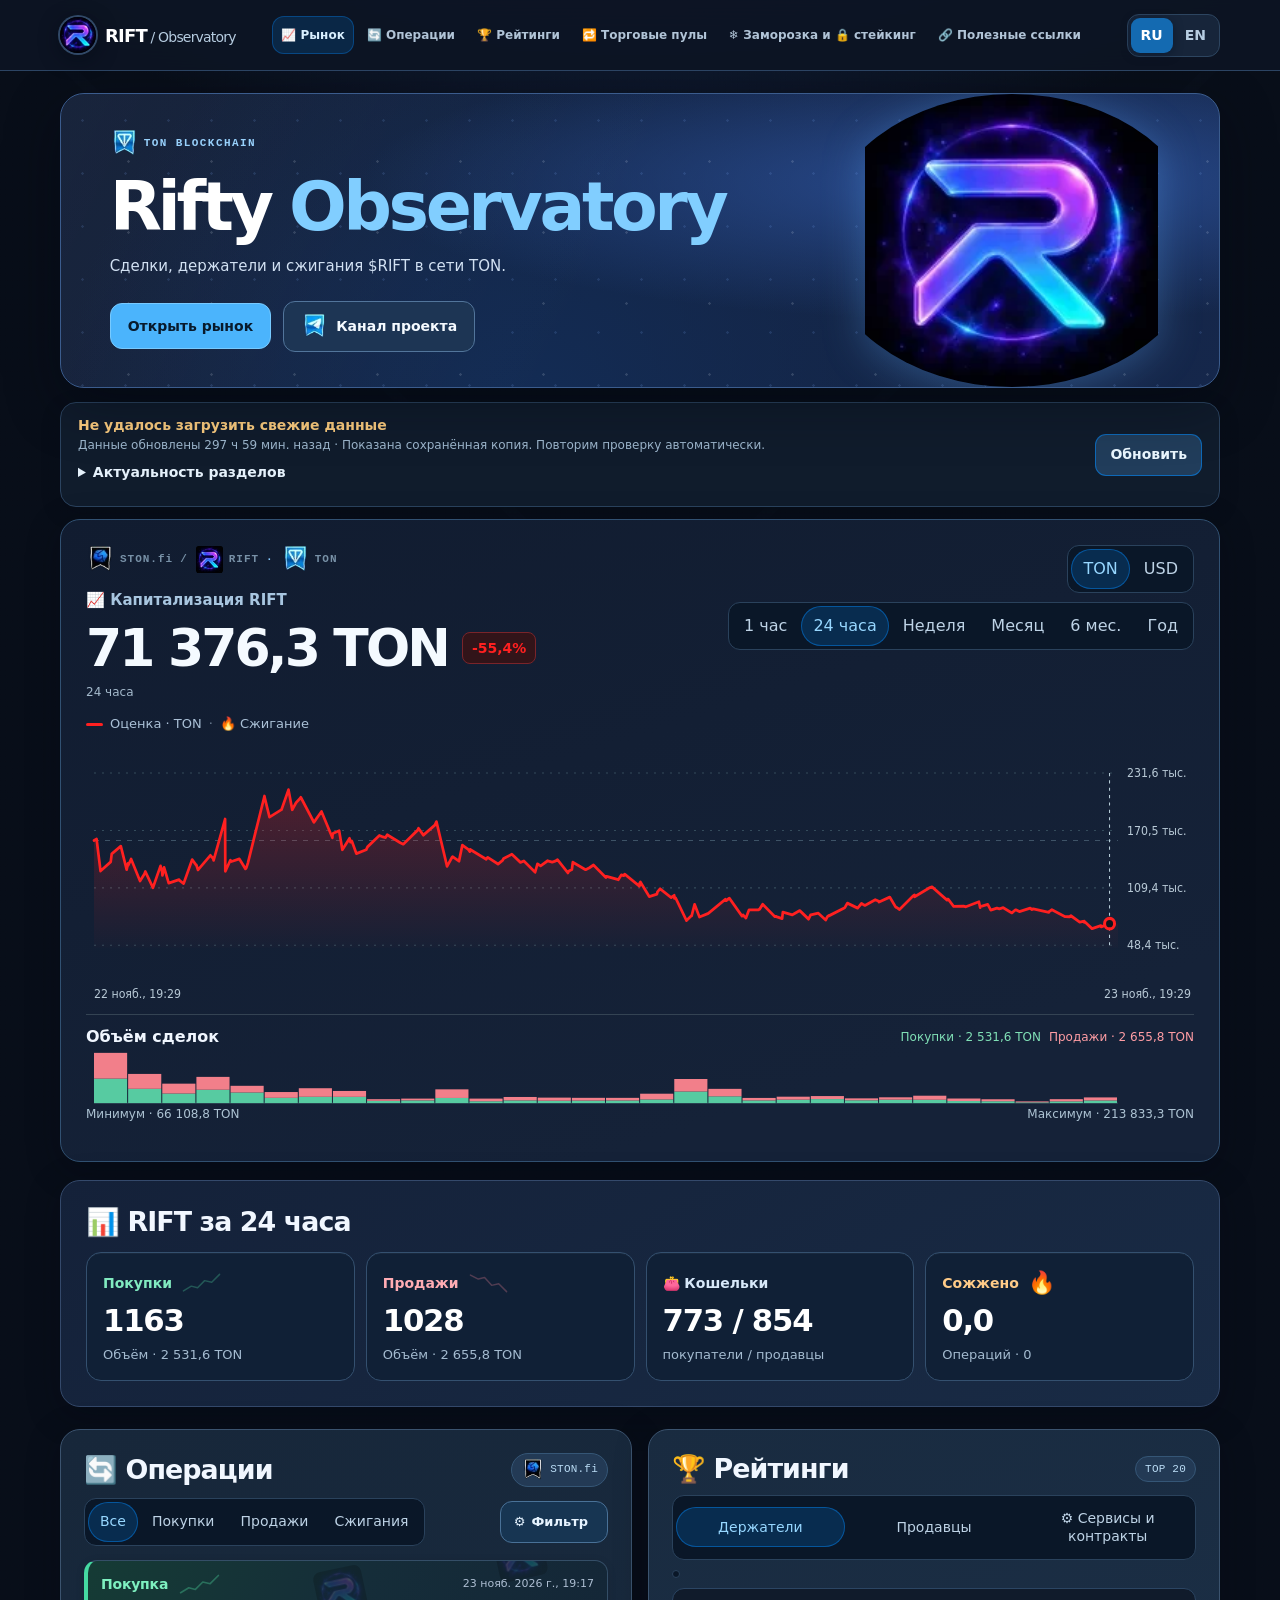
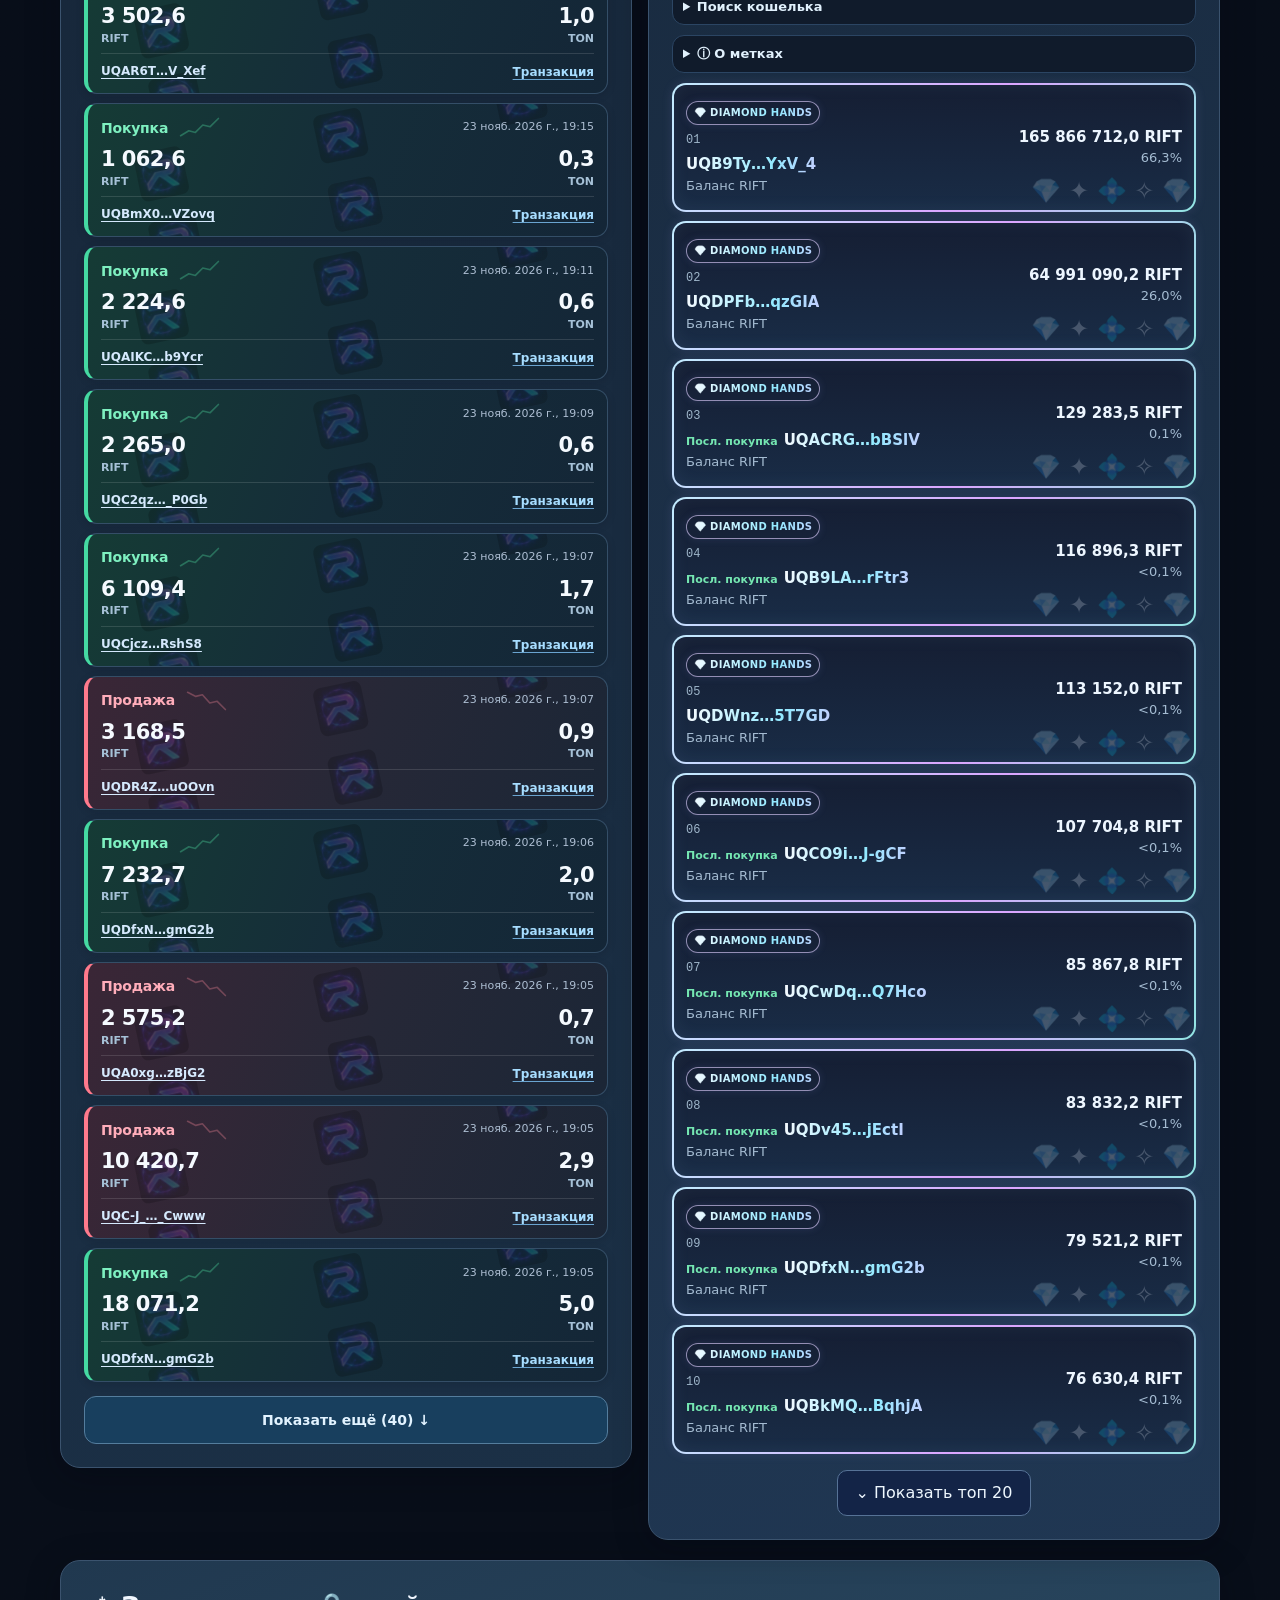
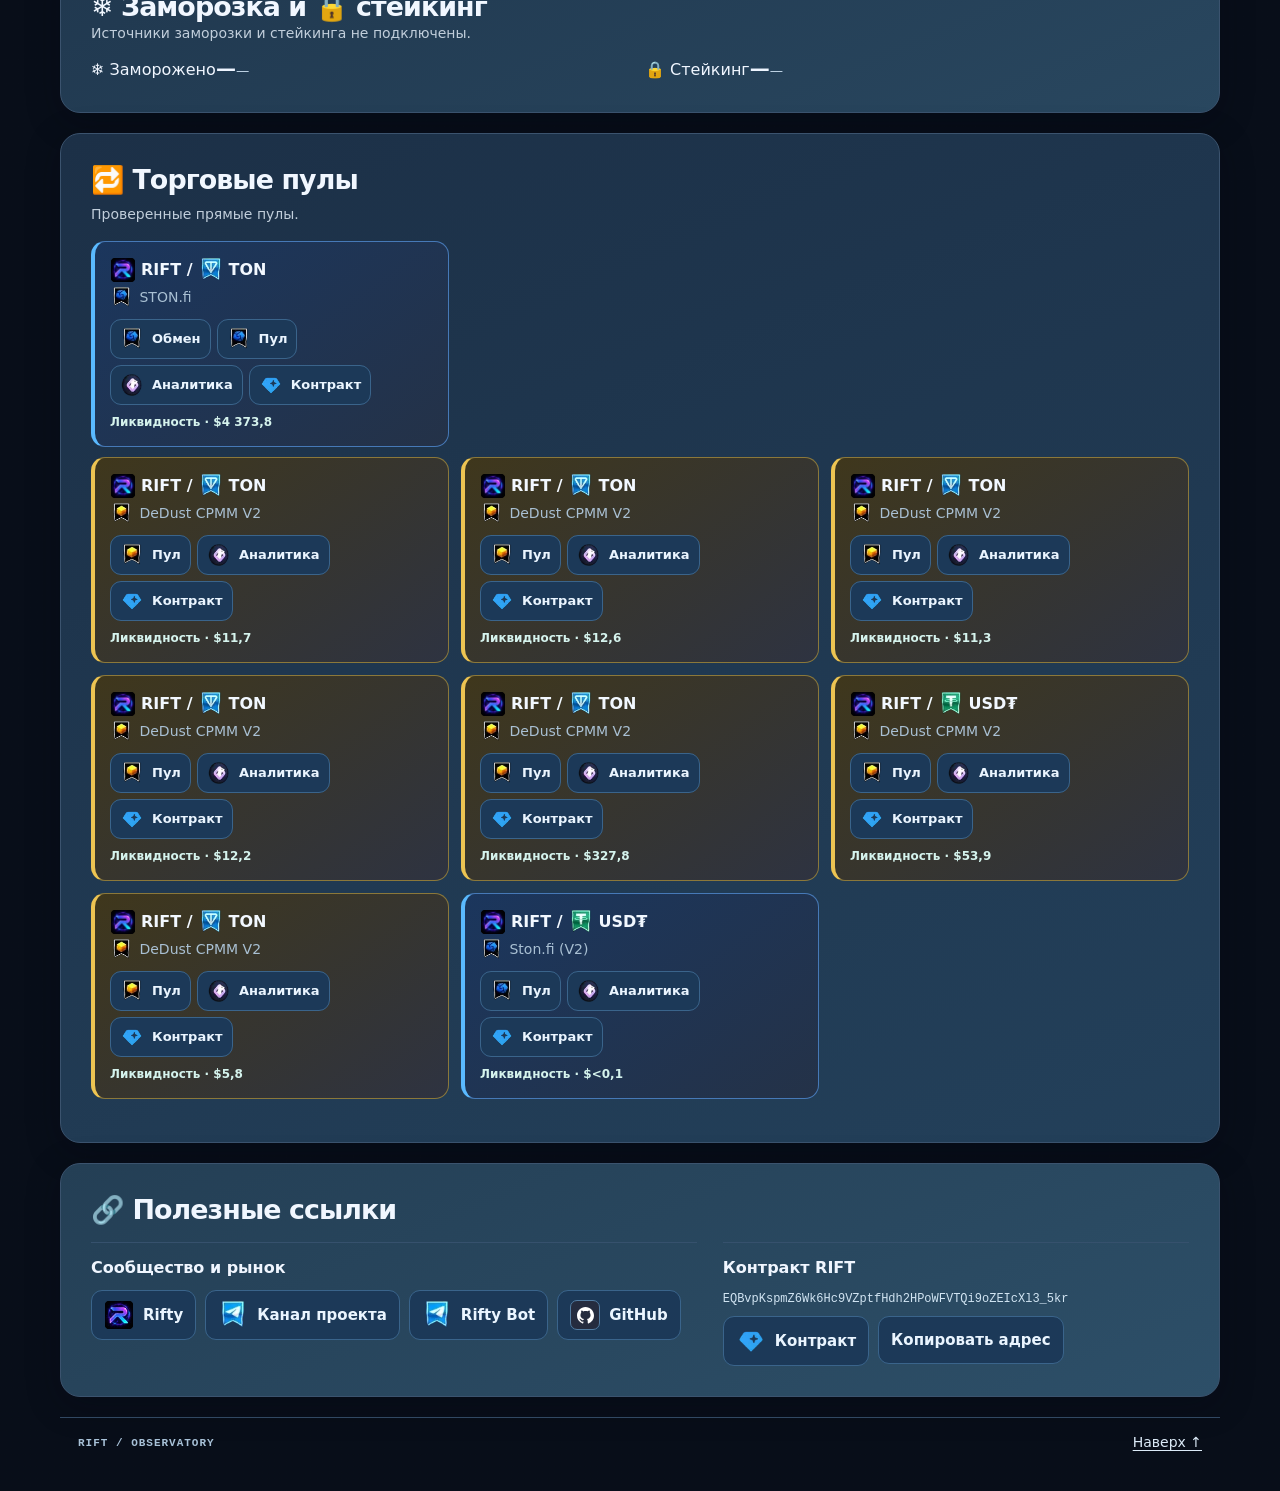
==== commit a1e3764f: "Synchronize standalone HTML with saved on-chain snapshot" ====
--- a/index.html
+++ b/index.html
@@ -1145,7 +1145,7 @@
 <section id="links" class="panel resources"><h2 data-t="links"></h2><div class="resourcesGrid"><article><h3 data-t="projectResources"></h3><div class="resourceList"><a href="https://rifty.run.place/" target="_blank" rel="noopener noreferrer">Rifty</a><a href="https://t.me/riftycommunity" target="_blank" rel="noopener noreferrer" data-t="projectChannel">Канал проекта</a><a href="https://t.me/riftycoinbot" target="_blank" rel="noopener noreferrer">Rifty Bot</a><a href="https://github.com/Freebielife/RIFT">GitHub</a></div></article><article><h3 data-t="contractLabel"></h3><p class="contract" id="contractAddress"></p><div class="resourceList"><a id="contract" data-t="exploreContract"></a><button id="copy"></button></div></article></div></section>
 <footer><span>RIFT / OBSERVATORY</span><a href="#top" data-t="up"></a></footer></main>
 
-<script id="snapshot" type="application/json">{"schema":1,"token":"EQBvpKspmZ6Wk6Hc9VZptfHdh2HPoWFVTQi9oZEIcXl3_5kr","updated":1795462343,"errors":["domains","fragmentNumbers","rates"],"refreshStatus":{"holders":{"attemptedAt":1795462157,"ok":true,"lastSuccess":1795462157},"burns":{"attemptedAt":1795462157,"ok":true,"lastSuccess":1795462157},"zeroBurns":{"attemptedAt":1795462157,"ok":true,"lastSuccess":1795462157},"trades":{"attemptedAt":1795462157,"ok":true,"lastSuccess":1795462157}},"holders":{"totalSupply":"250000000","holderCount":6036,"holders":[{"wallet":"0:7d4f20d4e9036581ab37886baec42f3035023d2951e04c22dfffa139776058c5","name":null,"tokenAmount":"165866712.01000091","share":66.34668480400036},{"wallet":"0:cf15bb5ead08a5db9b98edb4f542dbd12f0880510070631bffb70fa95de92acc","name":null,"tokenAmount":"64991090.161286436","share":25.996436064514576},{"wallet":"0:c03f27bb1c03c0025e165e9cf98ce09d85fd87f61f50924cd143ee8ae6eb22b9","name":null,"tokenAmount":"1195803.738297546","share":0.4783214953190184},{"wallet":"0:02446a90837ba159975e8fed40e39e83589f61dae1cf6a34bc74c65f9a971b05","name":null,"tokenAmount":"129283.494204161","share":0.0517133976816644},{"wallet":"0:7d2c095d855cea0adf9168a22b9b21619a91e0621ad081576545f731b7b8ab16","name":null,"tokenAmount":"116896.311771421","share":0.0467585247085684},{"wallet":"0:d69f3d73b643d5a8a2fc2727e95d2a526b0d4ff46782f223039b92db4373394f","name":null,"tokenAmount":"113152.0001","share":0.04526080004},{"wallet":"0:8ef621e3874a7b64492092df1b9c511b6bcf15f17caceaf9f81618a69079c9fa","name":null,"tokenAmount":"107704.825429482","share":0.0430819301717928},{"wallet":"0:b00ea1fbfd61e3e451615cc6a3429d8e693cf35d0f1e730384026786e6ed50ec","name":null,"tokenAmount":"85867.837660583","share":0.0343471350642332},{"wallet":"0:efe3930df2433b65ae95feac14ce84eff90b167642147076d0d118cb1252a311","name":null,"tokenAmount":"83832.246854442","share":0.0335328987417768},{"wallet":"0:dfc4d4374aa65bd28301463b86a45f35e14fd1b6a5ca689bf9a65c33eef46098","name":null,"tokenAmount":"79521.16579697","share":0.031808466318788},{"wallet":"0:6431031cb76ab42389335cfbe7d3aa4b21aa3fb92578f6f657ad76982e2f01aa","name":null,"tokenAmount":"76630.380207338","share":0.0306521520829352},{"wallet":"0:335e045ba489ed98bbe87c10d455b8403951a293dab5078713581c767faa2409","name":null,"tokenAmount":"68779.717716022","share":0.0275118870864088},{"wallet":"0:8c219b0b65b702f6a407486e3942322cd60c8fc65eb6f64494861e401b7229d6","name":null,"tokenAmount":"63468.396185431","share":0.0253873584741724},{"wallet":"0:029a239cdc198ea3fcb2775954e22cee114e2b1f0b0dac0d99fe9ac803046256","name":null,"tokenAmount":"58888.694004504","share":0.0235554776018016},{"wallet":"0:7b25abcbba868dffcac71b3f1a50413d4b6892310784ae27bc2b24bd10091284","name":null,"tokenAmount":"58870.51823837","share":0.023548207295348},{"wallet":"0:da355336b7b69d01ef38678dd35cdac2a46f7e3f032b0b992e484a8bae4125ce","name":null,"tokenAmount":"58840.868995859","share":0.0235363475983436},{"wallet":"0:e11120ad34f8cceba82ba9fd781340da220bada96537491fb9cf1cda7175d1cb","name":null,"tokenAmount":"54554.690296059","share":0.0218218761184236},{"wallet":"0:d4a8741b8e2e82b20cd65ab605b9658c93ab96d9290bae9019a43eddc6dd50e4","name":null,"tokenAmount":"53808.771933982","share":0.0215235087735928},{"wallet":"0:01ee02492d0d116cbeda038e52d3c375084d7848b68749d33d89493909da1268","name":null,"tokenAmount":"53223.028322421","share":0.0212892113289684},{"wallet":"0:0f5ce18851da0c1e8f076238dace4cec3867d44e1ab85ea5abf58a46faf9079f","name":null,"tokenAmount":"52139.598674796","share":0.0208558394699184},{"wallet":"0:5104b3d160766892ba3e6e56cc4fbc029d84bf4067a83d2b7004e632fee34df0","name":null,"tokenAmount":"50257.417438697","share":0.0201029669754788},{"wallet":"0:6bd746b054470e3cf901192397a77607662803a5720252644a7867ba78713096","name":null,"tokenAmount":"49345.527329268","share":0.0197382109317072},{"wallet":"0:110076aed49dd9d7d78a5550611cbff8191a75a4477689749912a5bd82c34010","name":null,"tokenAmount":"49230.825969493","share":0.0196923303877972},{"wallet":"0:94412e49afedfea3aa27cd201295aa5a864125aa01c8cc748f230fc1f38da675","name":null,"tokenAmount":"48394.656309042","share":0.0193578625236168},{"wallet":"0:dc6c3c0b19238eff2904580a4b86779a46a5e707f6065dbfba078b3b3edf9603","name":null,"tokenAmount":"48006.143167724","share":0.0192024572670896},{"wallet":"0:224073dc87d1100361226d9a1cceaa89d1b8249bd9b9b22c6013b35d2170fb4b","name":null,"tokenAmount":"47865.606788072","share":0.0191462427152288},{"wallet":"0:22cb8e036c1e386565998cb85d2b9d00ccc4bb88e380dd9723f29ed4eb0d8382","name":null,"tokenAmount":"46281.884064259","share":0.0185127536257036},{"wallet":"0:4949b72a70e03db637fa0e409d166c51dabac86428cc7bc9e90b490c0ab5c152","name":null,"tokenAmount":"45534.206726524","share":0.0182136826906096},{"wallet":"0:22b24b0a8f70665fbf6c47090398a52a9768069e6a52fb0113e95b0129a3f6e6","name":null,"tokenAmount":"44408.246040547","share":0.0177632984162188},{"wallet":"0:429799620bbc79f6ff5122181646907eb883800ee2537b3a788bb9636966e12f","name":null,"tokenAmount":"43380.99402474","share":0.017352397609896},{"wallet":"0:3fc0fdd1701eefcd169de655c402239723c931fb91dfd1ab5aaacae05cc116b3","name":null,"tokenAmount":"41187.087479795","share":0.016474834991918},{"wallet":"0:0de682e0bb169d45629d20d43043b3864d650b9ef4fd5f121b2a47f6ad4db7d7","name":null,"tokenAmount":"40182.271938142","share":0.0160729087752568},{"wallet":"0:b8156a8977d55ceec4006dd0e4ccfac7b7120d5a3d25185e0e76ebb06792533b","name":null,"tokenAmount":"39432.676375954","share":0.0157730705503816},{"wallet":"0:536ae20accac1e6d5a8d965935c34546ebefd7e1891a1b938de886b7942c3ff9","name":null,"tokenAmount":"38704.231027237","share":0.0154816924108948},{"wallet":"0:ab73c6ddceb14cc6ed417604c0218c67014ee3f48b21e63a34b1e5b6c397b99a","name":null,"tokenAmount":"37588.75667875","share":0.0150355026715},{"wallet":"0:6707af8ee0d0b0e3750ab11c6c20d27965b1b46e480ae980221167cc9b8dc81f","name":null,"tokenAmount":"37201.10345875","share":0.0148804413835},{"wallet":"0:c0eda1b198771d576809ea8b5f1e1fd85c5a531d354ba0a8c6bd6548d3c2f8be","name":null,"tokenAmount":"36678.426597472","share":0.0146713706389888},{"wallet":"0:9d19987fe2f9de9ffd6b6ee0628ac170a0c1acb2eefa31c40e4db9bf8659121a","name":null,"tokenAmount":"36455.129495553","share":0.0145820517982212},{"wallet":"0:da43cd30d630b628edcf8ff719d18e62a967218a95a64debfe74c25a8f34ee7c","name":null,"tokenAmount":"35158.985808694","share":0.0140635943234776},{"wallet":"0:0b57da9c04e5e09b9524b1cbb7a1449ffc1fbf9eb2f24dfe4f0a38dea60a9195","name":null,"tokenAmount":"34733.032700427","share":0.0138932130801708},{"wallet":"0:7b0a038bf35b5204ef5f2cbbca5b462e8bb54b204b9f86da2257a41b6d723593","name":null,"tokenAmount":"34529.287413803","share":0.0138117149655212},{"wallet":"0:2bcc49800d4fa70af759711dc7eda32c0fc79a68c98ccea7ac75d818858ab372","name":null,"tokenAmount":"33780.903293213","share":0.0135123613172852},{"wallet":"0:9465e60c81686ecbe68eb798a1b4f03022e0f2c9f87fb8a88aea6242475acb50","name":null,"tokenAmount":"33123.23794239","share":0.013249295176956},{"wallet":"0:3e5997d1891311c2befb1f91e296480f03b066de49738f5f0b4120c2b75c1d7e","name":null,"tokenAmount":"32512.881217472","share":0.0130051524869888},{"wallet":"0:57f56013e9274241b2ea1dd588bb7c050f5a2e797c69b0a3fd876a7243767e94","name":null,"tokenAmount":"30054.207350419","share":0.0120216829401676},{"wallet":"0:b732bc05e15e95fac56ddbd745fa65f5d6ef06025981a29f9560fc296f95fcc0","name":null,"tokenAmount":"29812.527376222","share":0.0119250109504888},{"wallet":"0:079c3ae4395a6028960b99c77f79bf8b114393c36b4fb029ed7e46eff4404589","name":null,"tokenAmount":"29096.354975695","share":0.011638541990278},{"wallet":"0:3e4d49256d91f56f44e12ca4cd0fe10f4fcf13b548bbbad2d36b037c31016c8b","name":null,"tokenAmount":"28823.466067849","share":0.0115293864271396},{"wallet":"0:5e9b1bb089babd48a74ddee5989bccbadf0bb20baf1083015e6879b6fe9eb2b2","name":null,"tokenAmount":"28542.927012618","share":0.0114171708050472},{"wallet":"0:0731b064042ed1da52666142cc4df44052ff3d5d07345bbf08475df6f14c6c14","name":null,"tokenAmount":"28038.927801653","share":0.0112155711206612},{"wallet":"0:e1b225cec8f5d8a150b31a72b1f47a4de0c03e88c9150c74ac4bb1a965210d27","name":null,"tokenAmount":"28013.140120436","share":0.0112052560481744},{"wallet":"0:283bc49521e43a686341ce134ad2645710d1105b59c19294fe479e453a0732d9","name":null,"tokenAmount":"27522.64912289","share":0.011009059649156},{"wallet":"0:41054da34a4eaa6c5bc691fb2c52f23a3bbb53dfa74a3479f966e0b8e5302a4f","name":null,"tokenAmount":"26810.663037233","share":0.0107242652148932},{"wallet":"0:9de64d95a2a2e15c7e98e9f26d0892c0f97a2ebb78676c00d6ad6d752f36659e","name":null,"tokenAmount":"26002.554514296","share":0.0104010218057184},{"wallet":"0:5389e92f81d2ca7d22398769e60bedfd8de5ecd2adcbfbc8985cb7b528ecdf99","name":null,"tokenAmount":"25426.880201897","share":0.0101707520807588},{"wallet":"0:8cb32f43355cb30822f0fb937c85c3b1031c4bb92fcae40cfa7e24bbb3c93bd7","name":null,"tokenAmount":"25224.108941606","share":0.0100896435766424},{"wallet":"0:7828ca60a253a7153f5dc5613d1eb95cf85313f15bd940a519924827d552f355","name":null,"tokenAmount":"24870.614906422","share":0.0099482459625688},{"wallet":"0:c9a51d1538717d508da300094a016212a7110131868d6f62ae1c3c3969270580","name":null,"tokenAmount":"24144.743385667","share":0.0096578973542668},{"wallet":"0:c82041e30355d9bcd5d14309c3c8f5ee5d61973517f780e62d9135b03b265073","name":null,"tokenAmount":"23731.678846178","share":0.0094926715384712},{"wallet":"0:d4b73514121dd89a36fb8813bdb0a98743ee2a89454fd08a9c54c9b6bf4e9779","name":null,"tokenAmount":"23304.357944137","share":0.0093217431776548},{"wallet":"0:e9331936678d87c8f193e255d87de1ea0c284d2a668cd2b292fe1b9f0aa139cb","name":null,"tokenAmount":"23009.638863067","share":0.0092038555452268},{"wallet":"0:ba3a9506a7272a9ac14644988f1465e2651fc57b6e3a1edc72d98f7f450546f9","name":null,"tokenAmount":"22692.453281602","share":0.0090769813126408},{"wallet":"0:081d7e89c02961864a860443fdce282d2101768ab2a494185de0adca560d1b85","name":null,"tokenAmount":"22222.146198093","share":0.0088888584792372},{"wallet":"0:1ffb4751d0243688c4543ab2a148c06025973e60c80a36c0516b252350806768","name":null,"tokenAmount":"22208.634263919","share":0.0088834537055676},{"wallet":"0:97ff210d12fa961e2cbc710f8473607009f3a1657d7f0e1a05a962fda09ccc94","name":null,"tokenAmount":"21873.192442849","share":0.0087492769771396},{"wallet":"0:6666aa702ed5a68ea8f8d1f6ddbe5a82bc94fe368aff65ec1fc9c96004fc9321","name":null,"tokenAmount":"21666.844634932","share":0.0086667378539728},{"wallet":"0:eb63c41e5d1c98c59388a0856640f3e48a18ea5dee047541b07059cbbd3e0e45","name":null,"tokenAmount":"21567.772029861","share":0.0086271088119444},{"wallet":"0:17b38b28b7ac69676cbf45c0e629acb61e658682ca4976b3b4a27abac2aef478","name":null,"tokenAmount":"21532.901414594","share":0.0086131605658376},{"wallet":"0:8dad34507c282971ca918441f308feb08f19ec96291a44f8cb6ac754631bac89","name":null,"tokenAmount":"21435.442648062","share":0.0085741770592248},{"wallet":"0:b6ab30b7f6e8f7217a36dc4603b9f41b5cce70c5f758ef447ef4c319a939bf3f","name":null,"tokenAmount":"21095.847944043","share":0.0084383391776172},{"wallet":"0:219ac922b8c613813224ca8c6735ed6eb3df08865fcc7c02500f5389a60c0a88","name":null,"tokenAmount":"20953.815920293","share":0.0083815263681172},{"wallet":"0:10dbd409280dba8717c5186b2ff4625747fed48aa6e58ee766dfc0e5500e4032","name":null,"tokenAmount":"20816.179841124","share":0.0083264719364496},{"wallet":"0:62a67e1394246f6aa2b784d74412abed8417123e99b0f1681a2d6d9a8e8fac16","name":null,"tokenAmount":"19820.751126566","share":0.0079283004506264},{"wallet":"0:2ba5c3cb478ab6db5b8235ce369536c9aabaae79f993940bad69f00067dde572","name":null,"tokenAmount":"19456.357498356","share":0.0077825429993424},{"wallet":"0:3ec0527861b4c0cfdec2785c40f88180fc0e594a28c8396fe8a40bfd43b4141b","name":null,"tokenAmount":"18937.124039822","share":0.0075748496159288},{"wallet":"0:724fd9b14431d783826daa9084a651bcb388dbc6ab0dc27ccf32a7ed23397f45","name":null,"tokenAmount":"18863.579601899","share":0.0075454318407596},{"wallet":"0:96a6ee35fb35809f540bb5d082f5cb0435b938495c2eff266fc9158b95585817","name":null,"tokenAmount":"18843.508062527","share":0.0075374032250108},{"wallet":"0:99cfadca1c497e2d8b0b68150b8193a323c571adfe0655e307012937aed95add","name":null,"tokenAmount":"18750.383311524","share":0.0075001533246096},{"wallet":"0:f00b66377a9b1e6a5742b132b710e444df28f69756648edfdae2b95028db24bd","name":null,"tokenAmount":"18734.989546451","share":0.0074939958185804},{"wallet":"0:08c28d927e5caadb495118cf79dba342d5761d977754de085e84f1002d8002df","name":null,"tokenAmount":"18685.909782812","share":0.0074743639131248},{"wallet":"0:8285b8943eaf4759d33cce551f5601dd70967bb63e58f88eff7085db2d2c74c4","name":null,"tokenAmount":"18666.377023996","share":0.0074665508095984},{"wallet":"0:17dc71e3c401db130650eef02b2243b3d9a98cc7ef7ef174850e03ed54475984","name":null,"tokenAmount":"18588.300201165","share":0.007435320080466},{"wallet":"0:76d34f7ac8eb4edb5daf7a214ad696b5be88e92ec136e1ac90e55110b286f896","name":null,"tokenAmount":"18405.087492374","share":0.0073620349969496},{"wallet":"0:e2e7d4120a192f7c1e44ed7ca904af7b937b71a488968a1f2d5465ab0fd2764d","name":null,"tokenAmount":"18399.732073298","share":0.0073598928293192},{"wallet":"0:84bdf88e1329d2255eca0db426a8b7dfbb586a406ea7b036516615e6ac638737","name":null,"tokenAmount":"18395.911137793","share":0.0073583644551172},{"wallet":"0:9a6368bb196539f05f7c82d048b37af4705fdfd3e5fda7f145ad807a57720e47","name":null,"tokenAmount":"18275.612788146","share":0.0073102451152584},{"wallet":"0:8b319e62ab14189a79f3b75e6c0437097daa353c3f1590db4ece0bb10614184c","name":null,"tokenAmount":"17641.790345289","share":0.0070567161381156},{"wallet":"0:5aba618d461058cd2747855acc5f7c8f39ad4d790247e7d11eb33e0f96edabec","name":null,"tokenAmount":"17425.220205367","share":0.0069700880821468},{"wallet":"0:19f7a368e4b047cdc583ada6d62bcc2b5d24f49fe6b34d43f25bf0822a00db73","name":null,"tokenAmount":"17204.715159208","share":0.0068818860636832},{"wallet":"0:b71c01ebe217570598e9e0d471dd5199ab95158ffbcbe0a17549407800a021d6","name":null,"tokenAmount":"17022.20417081","share":0.006808881668324},{"wallet":"0:76f1358e92a3c4d1b7950f76725675b0a61cf7c001eaaf23f773ce8450d9e707","name":null,"tokenAmount":"16956.196185715","share":0.006782478474286},{"wallet":"0:41f5594ebd18ffc2c63dd17574ae17da60fa84b2e7c7ec6a89cedafee73a1901","name":null,"tokenAmount":"16820.903254163","share":0.0067283613016652},{"wallet":"0:4958a6a9dc80696563c22c70a313cf6320eb92e010bf428c6e5f2b98803e5c42","name":null,"tokenAmount":"16809.225649713","share":0.0067236902598852},{"wallet":"0:011179f4ba8751d069e3d6ea93488b8be40f54c182f51d29c5bc35c1e34908d2","name":null,"tokenAmount":"16661.224403147","share":0.0066644897612588},{"wallet":"0:26b28634e6c22ee69a2031087f3ae339a8592bcde06db622a2549aeb6e1c20ad","name":null,"tokenAmount":"16615.258513647","share":0.0066461034054588},{"wallet":"0:fc2c44762628a54a9e487ee79127e9d7c449aafeb7ab991427f2009f8facd568","name":null,"tokenAmount":"16127.846317605","share":0.006451138527042},{"wallet":"0:d328203dbed3921ad900835300480309738bbb3d4123671b666016d5965faf28","name":null,"tokenAmount":"16099.572537436","share":0.0064398290149744},{"wallet":"0:731882b2f6beca89ce8b333f193b7dee0d15e89bbdb9d341b0cc80ffccb7f78f","name":null,"tokenAmount":"16062.611740755","share":0.006425044696302},{"wallet":"0:85ddba07117b0951273eaf7554b895f40fe98351deb9b6de2a42d2106c4e8953","name":null,"tokenAmount":"16031.804318683","share":0.0064127217274732},{"wallet":"0:3dd5b126cc456cf51495f836b8719a728679f9efce162c9d6d1f72c4d9eff364","name":null,"tokenAmount":"15780.909948531","share":0.0063123639794124}],"asOf":1795462157},"engineVersion":"1.3.0","methodology":{"valuation":"last observed swap in primary_pool times CURRENT total supply; not circulating market cap","primary_pool":"EQDjATfeG1bF8gQSsyCWSZCNW4M-iGQ-26paGU-L4SUmTagP","sellers":"sum of successful supported native TON swap sales; service roles excluded","holders":"balances excluding known services and identified contracts; unclassified accounts may remain until verified","burns":"accepted burn notifications and zero-address transfers shown as distinct evidence","usd":"historical TON/USD rate from CoinGecko","history":"incremental confirmed swaps; missing intervals remain partial"},"serviceRegistry":{"asOf":1795462157,"source":"https://github.com/tonkeeper/ton-assets/blob/main/accounts.json","sha256":"4286bd47e11399901a7d713c9e98a5dba17300d76fe272f4f5d46110a84f4e2e","entries":{"0:ad8afecfacc248996885d8be6824280f9f3a7e54c2f6080b7971b9f556c280c4":"Crypto Bot","0:dddcd3cdad60af4c0d69389f567ad51d0c263fa4968d655ab424c69aadaf9322":"Wallet Bot 1","0:436a76c2794a88e3fbfec6b9c0374fc8db046f10868b835420d9937973a665d4":"Wallet Bot 2","0:6e814e6450e8c578067bb656298fb4d01397dd15018d7f34dc369eaba4c2111c":"Wallet Bot 3","0:5f00decb7da51881764dc3959cec60609045f6ca1b89e646bde49d492705d77f":"OKX 1","0:f15db2c62cd86aff0860d39c491fc73a31395fafeb5945e644498562260c782e":"OKX 2","0:e7e86da08742ed933434ffeb8f08a63c7e100ee842e25f599a9cbf0891574a6c":"OKX 3","0:0338def34b84c6ee9134a04ab1601450be446340a37ae259de57cb37bdb590cd":"OKX 4","0:a30a49ec725e9f57244b66af4c2da7ab76004b4fce80d3a34b1cd0c37762abce":"OKX 5","0:24da1e7b8da901e5b3dd0f98c397feb6e5a5ea483195a8b6bd0682cf2c5327ae":"OKX 6","0:7f2e84c723d8b6b6b1aacf810c8c26ab23c22022b464b87104b2d3065b0ea70b":"OKX 7","0:854ec4521efd52ad43bcf1988e4c44ebdf9a26ad18fa51abfdb685fc3b348a5c":"OKX 8","0:f9bdc0de461c1a2e002fada9550bbb095c8f9f73668d70c517a9cc7e050f8e5a":"OKX 9","0:9b9b739de2527ae72d21083f5198d710c7288453b4733e57ecadb2e189ac829c":"OKX 10","0:b31535e934db05bbc220267467903c8108bdabcbc2a06588838b726ddf589ef0":"FTX","0:57eb74407604a19f7e04005315ef70aeb7b675e6551977586756f6baf12125ee":"MEXC 1","0:1c7bd690f4f93de8b93db5790129dab65926c6e1fc9b57380089db5529516630":"MEXC 2","0:d887d0e2d1c4fc4126e71c970d33ab1896940000eae703bb1ab6cecc830777e3":"MEXC 3","0:7994848c1fcbcbc57a6a5a987b66eb424b8b54e10759b6b514a66b600c2b0eef":"EXMO","0:8d195793baad9a08c46dc353aebe999341dabd07721b9725f19e18abc3d10d92":"EXMO Cold Storage 1","0:26ab8ae763a3a7c3067d882b7b01cd5d37254cb8768f57b6a47c00028effc7b8":"EXMO Cold Storage 2","0:0130c77346e9ed82df677d107ad6a775c11f9c18f6a05c0dd17906b355850dad":"EXMO Deposit","0:342a359e38357c083968129fddddf049ef5c47315bfbef27505a356bf9f02d65":"CoinEx","0:555f3053e257130374bb831ae0e219e5e5f9ec0ca8f8a0d133369d3d690c64c2":"Huobi Deposit","0:85af78e8d035e920117cda654615cdf371d464480b629e110d3c5310d85ab362":"Huobi","0:80d4123841167ca989ac912443cc99a4b9c1a87584536427ff6fd85c92395ae9":"Kucoin 1","0:b37e57033db21d10b950e6143b658c10c3bf425bd193025960aef7f22dbcf4fc":"Kucoin 2","0:07ce60b7e5f255a88c3707f3fbc79e2cf924ed6b4b7d09c6324f0ba2338a48fa":"Kucoin 3","0:a14b1f452385b2bb984ad2c4441e1d23cae071fdfc096dfba53ebba3b6ff1d10":"lbank.info","0:75726a716f747e60b0371cb0d5d35471e8e1e931003fecc3a0961a8bd82c09c7":"xRocket Bot Cold Storage (Old)","0:c1dc654b598ab84cda4f12372efed8907cedf0901865a58649087373e01b1c24":"xRocket Bot (Old)","0:45614fee399c43d77bb597558791831bc0ee31754cbb2b5b1fbf5a3488ed9940":"xRocket Bot Cold Storage","0:011a8f0a0b36b779af033473274966666d1cd6fb4e77df679375fbd6f970d012":"xRocket Bot","0:c3f1da8ecda8f8cd42bace224ea3f1b6971eaa7f54c492d4d190527b4f573f7c":"Bybit 1","0:4a1f3ebcc66bdcefa90245bdf541a50ada1c688a487534b1587abffd93038834":"Bybit 2","0:cd525c15904d7b4027eae08b318624260f371ce8c9f4fcca0cdb7b583854107c":"Bybit 3","0:ae62a192da96e266161a702cc9f6de91c0c3441f17ceba51bc442dfb2031a30a":"Bybit 4","0:e3ce05c4da977132c24a3b102da8b5fbf2ea9173337b49de346e4a4b057f7579":"Bybit 5","0:e33ef85d174eb457c072d1ee10215b69ab9b64192f7421302ab1c8e26b7ad4bd":"Bybit 6","0:7f97f36dda3f7dedc9e12f8c09c4f89e7fbc17527ab3f67de4c3b155297a56e4":"Bybit 7","0:7d133d4e425c8e00de015513a44e66e6d163b21e71720aec7579965e5de28c55":"Bybit 8","0:f2dc1860686cd658987e2bed8216532d8c004460dadea907cc7d4ad7236c496b":"Bybit 9","0:4a1c20bc9a6f9294f75f1c87a7f383a8b73a483a2e6dcb3630ddbe78b3ccad00":"Bybit 10","0:008bb088e81e38d583826901093567027cc1575ec744ac354fa4eeec302d166d":"bit.com","0:1882478daef1b7ed200cbbdc201bd4ed0b24c2e5f1a4c7c15aeb7e3b1a759193":"Coinone Deposit","0:a4d2072b1edc1355fc7fbee0095beec7889a2d3cfaa9edcf2ce9e128631abbd6":"Coinone Withdrawal","0:f3f4ed0913ab555d023745058f1a6c55a49d4876593cb9bdab1f780a99b185bc":"Paribu","0:f9873509de5a2f97f7b2805f5f7aafab447f43c91e751cc8efabc6d2ea09d78a":"BingX","0:b496b8f73b469ff06a2d89e62c4d70a103fc228c821537b49dff092060bc281f":"Gate.io","0:60ff0b28e2b3839bef250a81be9f2e78a6265b980ec5d24df4e44bbff2c3fb25":"TIDEX","0:23eef28b6da5a368d6c0b8028fd5ed47c26758676bc9db1b5653caaadc969f91":"CWallet","0:00ffafa9fb3d4f837824436d19953c792be6632af73a9b82c4dc69ca07195087":"Matrixport","0:b58c73481f25a280f9705ab3424be850614d823256263ecfa049fa9fb917720d":"QMall","0:00b402b789e5626e1c61b50c5dbe2024426e92f16c0c2fb735396df96046b5fa":"BIT","0:2c54797319837b4c6d014fc991c1a8d4294dfd4d6cec4937e370f1f27db0423f":"Bitforex","0:6a5a76a1538cf9596590ec3708470649c342624bf92e63a6a7a15254ededa904":"Bitfinex","0:59b065c5d66261a5317660e96eee476aa6a11b749bdcbe8c0d1f3dbf24200d1c":"OMPFinex","0:3cd5ad54b190a71caab984b0f210e3742c7f2147b7e9073377d7c6b470017362":"Bitrue","0:6c53cd87cc0d33486db42c1c7fc03dfaeb2f7b815afc368ab1aee567edda3f72":"Coinspot","0:9a582c23266b8ea47eb71118a3c040d42b230b2266fecffe2d3cd390c0922c35":"BigOne","0:dd528505af15c6e5206bdd8f6c9a3b541f80ca98ae8a5066ab3ff8de1ff5e678":"Farhad Exchange","0:2b6f3cda567c385f0645486f3c665a451f56b2969d1be57d86eb77c6077a81d1":"BitTime","0:cdf7f0d7c09036f064272e3c429ed570be49ef29eb3a735b64bbc17915073732":"Bitget","0:e9c0a24ffaa6aa4f228890e71ae9550bfc53a6c57e643bc31c240e18727ac1ce":"Bitget2","0:336502faf83ef5b532d315ba71450b661c90e83fce64d8bc1fd2bf642f3555d9":"Bitget3","0:b308c7f9b4f596f6250175885972549871b05c70ed3619fd5a939401eea972e4":"Bitget4","0:e2d1df206b372db1f3b890e60d185b67aa0c9f1b6b6ff60a05091c8c01b40ac4":"Bitget5","0:7a0dc94da9f48b968dfb87be38d4fab7286288db7a04d3081feee177376d9089":"Bitget6","0:8785ef5ebb0fd24c6911d10f43c00961e9748fa54297a1ac517e3c5fe76bb0be":"Bitget7","0:213b6804c2082135a4a803da8e3b30cfed51aee9af2ad2100334b7f4711d3bcc":"Bitget8","0:573dfe99490a041703e977e4724135c5b8bea0bea67839612247451ca9d5c4cb":"Bitget9","0:de2519a527de7e1d4c1028bdb74e022b28a6e370e4fec3fc27d8d971308f99bb":"Bitget10","0:06476e580e250d0abec5c365a711833483c581d57b908be37d56bdb0e338c312":"Bitget11","0:c9959a997e1d4e4383d8db37b86d2101ce78dcf1f1b3904d9888fe572ef0efd4":"Bitget12","0:c07e51e5b694937758f45f4003071c84f4c4a68bdb168a22c3d6c8b89cd6186f":"Bitget13","0:1797a5c4c50a2b312ce9927ff6f12efd3b0b58ff311445118c2d2e64312b5d79":"Bitget14","0:6083005b354ab1c4785aa8ce8293ee5c9c182e9248f27e9c9074f35c16342083":"Bitget15","0:f99b14600ae44d2f12b178e8c6eabd78892ae82c5e45b6898f9deb7eb203f9c4":"Binance","0:8e91b50381c36dd42accdb51f5cb5d96848568b4924f8079b1a5ae7e10f43eda":"Binance Hot Wallet","0:ca1d9edeef40b3a9dbd9082f3767859547c3ce0bf641d09d58e33a3cf06fb309":"Binance Hot Wallet","0:a2faca7adfebd5c5970108d1f79065cef32b0c143fb13489066b684cdd7ee95c":"BitMart","0:5d5a830e48214791f4ab5352900c624d3bff3c5efd630196b180158eb789990f":"Nobitex","0:cad898b200a0934ee416c2039bbf3f5d7f1a323172875b3c19d378a6f540f7b1":"Nobitex","0:4532d5bcdfb05d3275cbf255bc91c3635cd48d63b719441581c5542a4750fdf5":"Nobitex","0:a32d52ced80a23fe4fe90ba94593ef686de03f9fbdaa069e642826a95234b982":"Nobitex","0:fac8ffcb6f89572a1232d59e91c65909ae408663fd2ceaecd35f35b5e9d670f4":"Bitpin1","0:c14ce5d772539be26fde315a505a1e0514104e76eef776f0b845e57df0557ddb":"Bitpin2","0:dd36441bf4aa8a6a6ecfd763efde1eb82dd86bdcfb1456b45ff4b73f87657184":"Bitpin3","0:402f5d4f4f8bea7b0bd511b9d3771834c1a22bbbbc8a326035eb07aa24f5c9f9":"Crypto.com","0:ca6e8f2a3dfc875b8673d8677f3818c4b8c02d1aa481a86a0c61bd09f8269f1d":"Foxbit","0:60def37fb0e6f41b18a73c2496d96b25442344864ca0ed97189a6f37e2439c56":"Richamster","0:97ad93444915089e812238ff10abe9066d0b03ea3dba2a8630fb9c9f88aa455c":"Wallet in Telegram","0:1f5806c73d03bbc96eb7eebf16067f1f2e8e270cfa16d57001aa9eaf7456f008":"Wallet in Telegram","0:1b44ec553616b0e4551037038834bdf0bdaa1f0440e10f3331d9841585612a68":"Wallet in Telegram","0:cf06c94efdae26faaa1d85092fc4daee78eba09e69c36dac051c1d8ffde35f40":"Wallet in Telegram","0:91887059ba56a03790b0696d7a402ac0691dff62fcd398e813f97d3b2736fa58":"Wallet in Telegram","0:6db0f022632b6269f0d4dbf8ea60a8448bbc2bcfc6812e31af8cc6405c268af7":"Wallet in Telegram","0:dd6ff02c59634745529b99a8d5beeea9f6c38a9188e6a7e96a424e3820c8ac0a":"Wallet in Telegram","0:023895aef955024920a291c6f3715e291df1b3dd254eafa8b09e21a2d58d5897":"Wallet in Telegram","0:f5066318091a8cfb530ec732104ce38f7783d92a6679ffcc0ce0960b0e94c7d0":"Wallet in Telegram","0:0c5684355f5410a923fb7dd59314905dc7ff157b28c9130671c7a4f17007e898":"Wallet in Telegram","0:23fe558cdf44249381aef36472e64a5072a24ba97fb61b2f5791da6013aec92d":"Wallet in Telegram","0:b7be71ac1b40e436db36721d9c20e82d44e78fc1e86a8ad15e00b1cc16831dcf":"Wallet in Telegram","0:55b7223f04dd1f2e1b3f28e4ad628fe6cab60004f280fb0a58cd27fc590b2eac":"Wallet in Telegram","0:659dbf460831a72795c4a9a9872fb4a3e7fd302783068dae53e8f2a5c150084a":"Flipster Deposit","0:d0a6eb95408e95ce97b0ca597fc523ff4809523635e8f519e00fdcbdf42f0c54":"Flipster Withdrawal","0:ec85cfc7fd1009362e421b5a0141f510d6540107ab73e7829fda1ef9e97a75e3":"CryptoBot","0:817438e5b0e6eb113ab74d73fc95f7ec19247dbe6ee27a42c3d0164d614c3ca1":"Ourbit","0:66a1e72196d64d6faf48fa4b2ea861f67b0484d2d14a59caf701d8c286ce44e5":"OKX 11","0:419712bc541c4489d6f1c38a105722d293b8847fd54f2717ad69142911b8be5c":"Bitfinex 2","0:6c25b5f2fe5ef1a6a1978f611f61a50883fd50a0822b19176445fca931823263":"OKX 12","0:14de4b02647941779108b7b99be85596260ccde813351000055d744dd8aba04c":"CoinEx"}},"identity":{"byWallet":{}},"burns":{"asOf":1795462157,"since":1794853757,"rows":[]},"zeroBurns":{"asOf":1795462157,"rows":[]},"trades":{"rows":[{"kind":"buy","time":1795461445,"tx":"f2fa7315d2ebba0ccc0d39171bc08a353ebc2a65586deeaa3d6db016d5dd4e5f","lt":"118617536000002","wallet":"0:11e936ad50e37d7d88451b1f1920a62d24f15868746b162d0d687367955dd5fd","tokenAmount":"3502.563989736","ton":"1","dex":"STON.fi","pool":"EQDjATfeG1bF8gQSsyCWSZCNW4M-iGQ-26paGU-L4SUmTagP"},{"kind":"buy","time":1795461314,"tx":"d4d3e8f8993ebb665ca58be61cfb4ef4c8a3ca3e184d928fd0fcc959c4b35272","lt":"118617209000008","wallet":"0:665f4f58461c12f30d752476d184b44a0162460953a208bcf05c021c462d1566","tokenAmount":"1062.575369882","ton":"0.3","dex":"STON.fi","pool":"EQDjATfeG1bF8gQSsyCWSZCNW4M-iGQ-26paGU-L4SUmTagP"},{"kind":"buy","time":1795461084,"tx":"120a93b4bc749e0fd962b8a1e33d1383d056f05898b769db17f9be0adda9b88b","lt":"118616634000001","wallet":"0:082820ea40e18d763ce21a5eec50e4124f0db6f89f9c21b7003fcf091a299bf5","tokenAmount":"2224.610550544","ton":"0.63","dex":"STON.fi","pool":"EQDjATfeG1bF8gQSsyCWSZCNW4M-iGQ-26paGU-L4SUmTagP"},{"kind":"buy","time":1795460970,"tx":"e772f25e9172a20a946213bf4c68bc711679314191493d4892b12921a8ade649","lt":"118616348000024","wallet":"0:b6ab30b7f6e8f7217a36dc4603b9f41b5cce70c5f758ef447ef4c319a939bf3f","tokenAmount":"2265.017859127","ton":"0.635014456","dex":"STON.fi","pool":"EQDjATfeG1bF8gQSsyCWSZCNW4M-iGQ-26paGU-L4SUmTagP"},{"kind":"buy","time":1795460861,"tx":"501a26e7c790d21eefb5d17351d75bb0c41599020c86c75462fa41ecfe32249d","lt":"118616075000004","wallet":"0:a373366fe549c05a49250b05e0bc0c526ea38d6130c13c332ea45442507bd1b2","tokenAmount":"6109.36666721","ton":"1.7","dex":"STON.fi","pool":"EQDjATfeG1bF8gQSsyCWSZCNW4M-iGQ-26paGU-L4SUmTagP"},{"kind":"sell","time":1795460836,"tx":"a358793865acd017835b29cb3e61bf256f9b94f4a02f69cb0e9ac25f61cf3242","lt":"118616012000003","wallet":"0:d1e193bffbe533437a03491e57546bef79dabdb327cbdfe652f04c3253fbee38","tokenAmount":"3168.503445346","ton":"0.867961717","dex":"STON.fi","pool":"EQDjATfeG1bF8gQSsyCWSZCNW4M-iGQ-26paGU-L4SUmTagP"},{"kind":"buy","time":1795460779,"tx":"391a2466b4005c4d20e283eeade4b1169b4f308823bb72d624a0b246181e3373","lt":"118615870000032","wallet":"0:dfc4d4374aa65bd28301463b86a45f35e14fd1b6a5ca689bf9a65c33eef46098","tokenAmount":"7232.723025545","ton":"2","dex":"STON.fi","pool":"EQDjATfeG1bF8gQSsyCWSZCNW4M-iGQ-26paGU-L4SUmTagP"},{"kind":"sell","time":1795460736,"tx":"855a3685bfa886176dcc127cc01af23117b4abbff68bc97c6e1c7bd79e8ee41e","lt":"118615762000001","wallet":"0:34c60da75dcfe3bcb1b4083451cf7ceb1e1a28ec89d6a0fb59b9f3d979c7f306","tokenAmount":"2575.221796745","ton":"0.700669172","dex":"STON.fi","pool":"EQDjATfeG1bF8gQSsyCWSZCNW4M-iGQ-26paGU-L4SUmTagP"},{"kind":"sell","time":1795460714,"tx":"c3370d4e61239c4f8d7b7b8dd4ffe1b9b3d11652942d7d4d37faff009b873233","lt":"118615707000001","wallet":"0:be27f180ea6d4a7ed2e1246a63e09066c4a0eb983a12259ea42ae62cd9177f0b","tokenAmount":"10420.747137133","ton":"2.88568619","dex":"STON.fi","pool":"EQDjATfeG1bF8gQSsyCWSZCNW4M-iGQ-26paGU-L4SUmTagP"},{"kind":"buy","time":1795460713,"tx":"cc098f5649eb0e0fc99eaddba2a8d67220fa197dae67e6908ceac78660a71a65","lt":"118615704000026","wallet":"0:dfc4d4374aa65bd28301463b86a45f35e14fd1b6a5ca689bf9a65c33eef46098","tokenAmount":"18071.152476666","ton":"5","dex":"STON.fi","pool":"EQDjATfeG1bF8gQSsyCWSZCNW4M-iGQ-26paGU-L4SUmTagP"},{"kind":"sell","time":1795460681,"tx":"a76b1041b84709366c1b166f4d37991c247fa33115425375c540f64e22f3d01d","lt":"118615623000001","wallet":"0:f5bfa2ec0ec2cf638b068d6f1ff7b8c2dc96d059e87662b21e9fb56583bf5a90","tokenAmount":"2767.678358408","ton":"0.747101782","dex":"STON.fi","pool":"EQDjATfeG1bF8gQSsyCWSZCNW4M-iGQ-26paGU-L4SUmTagP"},{"kind":"buy","time":1795460657,"tx":"8110505533583b351c6f2ae74be8564e0f5ac136d76baf7c40ef985119ed4cbc","lt":"118615563000001","wallet":"0:e13ae212a36e6fe5d50eb26b65ba14d65d8387e4b4ce6aa37868e0206ca5c043","tokenAmount":"3666.907950926","ton":"1","dex":"STON.fi","pool":"EQDjATfeG1bF8gQSsyCWSZCNW4M-iGQ-26paGU-L4SUmTagP"},{"kind":"buy","time":1795460651,"tx":"f631e43881c8ee19c6b660f1380ca474e1a8cb367bcc77f11364359abb2b8fa6","lt":"118615550000034","wallet":"0:bae11699c55d6ae76d6664396e903c0e66bf556666b6b5048ad17af264bcb9c1","tokenAmount":"366.160742238","ton":"0.1","dex":"STON.fi","pool":"EQDjATfeG1bF8gQSsyCWSZCNW4M-iGQ-26paGU-L4SUmTagP"},{"kind":"sell","time":1795460643,"tx":"ca6e0912155bec0643c665b13eb75b44b36f84d8fbbd6c84c6d7c7681de3cc03","lt":"118615530000017","wallet":"0:9bdab780965a924b8736a9bf1ffbea6eaa3080417dcaaf9f9aeddeea0f15a206","tokenAmount":"2590","ton":"0.697452014","dex":"STON.fi","pool":"EQDjATfeG1bF8gQSsyCWSZCNW4M-iGQ-26paGU-L4SUmTagP"},{"kind":"buy","time":1795460563,"tx":"4d5f7d6265aa420f67187875a3be8153c28e76a61bd693b749f1b9ca7993f456","lt":"118615329000023","wallet":"0:0ced78ac0c05f27611fd892ea7cdd75cf21f4a823dcdd4ce11299a8f733d6fdd","tokenAmount":"3650.622427923","ton":"1","dex":"STON.fi","pool":"EQDjATfeG1bF8gQSsyCWSZCNW4M-iGQ-26paGU-L4SUmTagP"},{"kind":"sell","time":1795460541,"tx":"dc98f8021c146903a8852b1bed3d851ceb40ea77d07e154309d9b8652d63fbff","lt":"118615274000037","wallet":"0:f76d3b9f4c9be525eddc9c580b820fd5f9c28aabdd88696a9f3164e689160e13","tokenAmount":"368.962365294","ton":"0.099468014","dex":"STON.fi","pool":"EQDjATfeG1bF8gQSsyCWSZCNW4M-iGQ-26paGU-L4SUmTagP"},{"kind":"buy","time":1795460443,"tx":"8469faff5dedf42af3b01978f49cc668edce3defe3561792aafe6dcc0290c31d","lt":"118615029000001","wallet":"0:8ef621e3874a7b64492092df1b9c511b6bcf15f17caceaf9f81618a69079c9fa","tokenAmount":"9290.603673039","ton":"2.5","dex":"STON.fi","pool":"EQDjATfeG1bF8gQSsyCWSZCNW4M-iGQ-26paGU-L4SUmTagP"},{"kind":"sell","time":1795460324,"tx":"87d96c63e484722ef67819ac5c6be8921cf9cf1fc6e1975df9a527e76bcbc0be","lt":"118614731000018","wallet":"0:bf6e11d5aa2b2d080e1766ce52f536a9b980c6f7e10f8284b47deb4367932faa","tokenAmount":"2690","ton":"0.715346227","dex":"STON.fi","pool":"EQDjATfeG1bF8gQSsyCWSZCNW4M-iGQ-26paGU-L4SUmTagP"},{"kind":"sell","time":1795460321,"tx":"64c5bfa2bdadd40eea272af79fe146deb72fd7d05d43fba1bf733593f1875e33","lt":"118614724000023","wallet":"0:01b83a9bf6a380bb7deb2c46e7bf63d7cb8f3220d3d6eb0bd66ac27a124405d3","tokenAmount":"5056","ton":"1.346921813","dex":"STON.fi","pool":"EQDjATfeG1bF8gQSsyCWSZCNW4M-iGQ-26paGU-L4SUmTagP"},{"kind":"sell","time":1795460312,"tx":"b979ff7eec8ad41134dcc68fe4c253ee4703074ed8b909c1c94056785de88e84","lt":"118614700000001","wallet":"0:df103c26083b6fdf00a1508392a88c149661e164da50252e38d593b0809dd50c","tokenAmount":"3196.691013063","ton":"0.857799654","dex":"STON.fi","pool":"EQDjATfeG1bF8gQSsyCWSZCNW4M-iGQ-26paGU-L4SUmTagP"},{"kind":"buy","time":1795460310,"tx":"cf799b1e71eedb12dedbf553205839d42492afe9d796b7f024f08551ada86ffa","lt":"118614697000021","wallet":"0:a9deca270cb116dc629e42b190338800e2d599ad5e42e5db40f8851f0127237a","tokenAmount":"2565.757832093","ton":"0.7","dex":"STON.fi","pool":"EQDjATfeG1bF8gQSsyCWSZCNW4M-iGQ-26paGU-L4SUmTagP"},{"kind":"buy","time":1795460242,"tx":"b497d6a32b8117643c74c502de790c2229d642ec668f9dd4c11b1461d37a2bef","lt":"118614524000014","wallet":"0:be27f180ea6d4a7ed2e1246a63e09066c4a0eb983a12259ea42ae62cd9177f0b","tokenAmount":"10420.747137133","ton":"2.796610044","dex":"STON.fi","pool":"EQDjATfeG1bF8gQSsyCWSZCNW4M-iGQ-26paGU-L4SUmTagP"},{"kind":"sell","time":1795460241,"tx":"3dc28325b400e9216bec4006209fe49d9f30ae9163e91188f0b774e3e74c0e7f","lt":"118614522000014","wallet":"0:be27f180ea6d4a7ed2e1246a63e09066c4a0eb983a12259ea42ae62cd9177f0b","tokenAmount":"28693.492132874","ton":"7.779536182","dex":"STON.fi","pool":"EQDjATfeG1bF8gQSsyCWSZCNW4M-iGQ-26paGU-L4SUmTagP"},{"kind":"buy","time":1795460240,"tx":"83ece22183dfca4fa894d2ea7a59690d7ce1702effcc24e3660b476110c016f4","lt":"118614520000148","wallet":"0:8ef621e3874a7b64492092df1b9c511b6bcf15f17caceaf9f81618a69079c9fa","tokenAmount":"18164.505748743","ton":"5","dex":"STON.fi","pool":"EQDjATfeG1bF8gQSsyCWSZCNW4M-iGQ-26paGU-L4SUmTagP"},{"kind":"buy","time":1795460228,"tx":"155b666dd730920c8c338370e9902768cda6b3207448d0c5d7fb0e843a8886bd","lt":"118614489000005","wallet":"0:b1b9af8168ecb7ac819c032f70a61fd7a7db0e9ebe706604c0ae2379af1dc7a3","tokenAmount":"12815.181998259","ton":"3.432141","dex":"STON.fi","pool":"EQDjATfeG1bF8gQSsyCWSZCNW4M-iGQ-26paGU-L4SUmTagP"},{"kind":"sell","time":1795460226,"tx":"e7ff28e10f3a210bfd757741a587334f8af6e4045cae0bbeb29eed6884271313","lt":"118614486000005","wallet":"0:d7ceeff3b79bbb78c7b81a9867a62526b7a1f9ffe6fdf47d545834d9c5d8d2ae","tokenAmount":"15314.356161306","ton":"4.057232327","dex":"STON.fi","pool":"EQDjATfeG1bF8gQSsyCWSZCNW4M-iGQ-26paGU-L4SUmTagP"},{"kind":"buy","time":1795460118,"tx":"a1fc87e847bb6830f4afa01edc295423a0d3effefdf73c4510dabaa0d4f95d0f","lt":"118614214000016","wallet":"0:8c219b0b65b702f6a407486e3942322cd60c8fc65eb6f64494861e401b7229d6","tokenAmount":"1841.035499249","ton":"0.5","dex":"STON.fi","pool":"EQDjATfeG1bF8gQSsyCWSZCNW4M-iGQ-26paGU-L4SUmTagP"},{"kind":"buy","time":1795459965,"tx":"9c0e0ae1a12a4405d15b18e06d5ca9c02bd4e88ad2219ad7e178a9f36f93efba","lt":"118613832000018","wallet":"0:be27f180ea6d4a7ed2e1246a63e09066c4a0eb983a12259ea42ae62cd9177f0b","tokenAmount":"28693.492132874","ton":"7.587565997","dex":"STON.fi","pool":"EQDjATfeG1bF8gQSsyCWSZCNW4M-iGQ-26paGU-L4SUmTagP"},{"kind":"sell","time":1795459964,"tx":"dcb8246dc2041106ef03b4578fdcbb980a42d4152611b65133bee8ca824c8b35","lt":"118613829000009","wallet":"0:ecdbb56455afa92c99f5b45e2540625eebdaaa7dcc09576ec7173179bed75969","tokenAmount":"65803.135219281","ton":"17.881074897","dex":"STON.fi","pool":"EQDjATfeG1bF8gQSsyCWSZCNW4M-iGQ-26paGU-L4SUmTagP"},{"kind":"sell","time":1795459878,"tx":"cc3d6334b02b6a108de90d2192547cfe4dd623937fe3cb49e760d4e5ef36d421","lt":"118613613000003","wallet":"0:23d92f52802b94e1a885ef04141ec07d80f16d363bffcf5b604e2764a3a453c8","tokenAmount":"3344.87145693","ton":"0.953036858","dex":"STON.fi","pool":"EQDjATfeG1bF8gQSsyCWSZCNW4M-iGQ-26paGU-L4SUmTagP"},{"kind":"sell","time":1795459815,"tx":"fa292cd03278530ef41814f92e5fad93994a96fc54ad76249f60412b41eba211","lt":"118613456000013","wallet":"0:28f11059b667ca4e7ff52ec0a522555e4cdc97f06d73a2eac2622c0357cfe615","tokenAmount":"2505.545333","ton":"0.722766401","dex":"STON.fi","pool":"EQDjATfeG1bF8gQSsyCWSZCNW4M-iGQ-26paGU-L4SUmTagP"},{"kind":"buy","time":1795459635,"tx":"7e8b0f6aae0555887771fb2865f9b4c7190690cfb220ea2909668b83dc33c847","lt":"118613006000006","wallet":"0:c5a8989c0eb1d434195bf9166dcdfa2b20745b6e9af8d28f1c7e133565c60c01","tokenAmount":"2515.522188864","ton":"0.73","dex":"STON.fi","pool":"EQDjATfeG1bF8gQSsyCWSZCNW4M-iGQ-26paGU-L4SUmTagP"},{"kind":"sell","time":1795459609,"tx":"df20a6ab4f024810fe7eb777e4c08c2b708387fdb92ee3026355f44d23fe07d4","lt":"118612939000007","wallet":"0:dbea67508e7aa71109b0560e15b27234e99c209dce8b3e170684ffa53ce4448e","tokenAmount":"2549.987176548","ton":"0.731911093","dex":"STON.fi","pool":"EQDjATfeG1bF8gQSsyCWSZCNW4M-iGQ-26paGU-L4SUmTagP"},{"kind":"sell","time":1795459559,"tx":"bc81471195bcf20bc01fe32fc95eb43f7c11c9f7e559d2d09ae2a56f0dd281e4","lt":"118612814000001","wallet":"0:6ed0d2f85f6c71b6731079c6f4c21e04b81e802f5fee6e7f832ada8e6fb98aa5","tokenAmount":"3455.93168765","ton":"1.002410788","dex":"STON.fi","pool":"EQDjATfeG1bF8gQSsyCWSZCNW4M-iGQ-26paGU-L4SUmTagP"},{"kind":"buy","time":1795459533,"tx":"8f42f487336388036ab2902ac6d18f255f456e091d18705009678627c8866435","lt":"118612751000006","wallet":"0:8c219b0b65b702f6a407486e3942322cd60c8fc65eb6f64494861e401b7229d6","tokenAmount":"1710.777461072","ton":"0.5","dex":"STON.fi","pool":"EQDjATfeG1bF8gQSsyCWSZCNW4M-iGQ-26paGU-L4SUmTagP"},{"kind":"buy","time":1795459468,"tx":"b8d170caba9d2c2b8d35a29a57a3e35683b5481ef4ea895da8afbf13db58686d","lt":"118612586000013","wallet":"0:7ccca29e73ab9257984049ad46b0c83f8b1a3b344324b6e2c1fe8fe41b7aed8c","tokenAmount":"170.17228824","ton":"0.05","dex":"STON.fi","pool":"EQDjATfeG1bF8gQSsyCWSZCNW4M-iGQ-26paGU-L4SUmTagP"},{"kind":"buy","time":1795459457,"tx":"ba5d8ea25182d23be71ebfe7bcdd31b258ac4eafcd2bdd2784ae53640a461b95","lt":"118612559000016","wallet":"0:bb21e173b83917e99410a10a2acea4a1ddcccf82544bbb0d3c4137822988ff33","tokenAmount":"3438.813859067","ton":"1","dex":"STON.fi","pool":"EQDjATfeG1bF8gQSsyCWSZCNW4M-iGQ-26paGU-L4SUmTagP"},{"kind":"buy","time":1795459435,"tx":"8c60913086ea415721c4f49fc29ad56c0f63f8c2a478757a68c0987cd8cc9805","lt":"118612504000005","wallet":"0:a373366fe549c05a49250b05e0bc0c526ea38d6130c13c332ea45442507bd1b2","tokenAmount":"4155.298360034","ton":"1.2","dex":"STON.fi","pool":"EQDjATfeG1bF8gQSsyCWSZCNW4M-iGQ-26paGU-L4SUmTagP"},{"kind":"sell","time":1795459403,"tx":"e272e6e9b27e980c00b55468f4ba94c19e50cbdf81c84ed496824f74442dd006","lt":"118612424000013","wallet":"0:dde55a6ef79d1b7c1f4c2159235628bdd7bdc14515123e40cf8108dc83aebff5","tokenAmount":"2522.281561991","ton":"0.718622221","dex":"STON.fi","pool":"EQDjATfeG1bF8gQSsyCWSZCNW4M-iGQ-26paGU-L4SUmTagP"},{"kind":"sell","time":1795459378,"tx":"3ace8b22c175e1410e0a66437642d1b0957d44e382619cb3646d78ce1b9624b4","lt":"118612362000017","wallet":"0:c5a8989c0eb1d434195bf9166dcdfa2b20745b6e9af8d28f1c7e133565c60c01","tokenAmount":"11024","ton":"3.199169215","dex":"STON.fi","pool":"EQDjATfeG1bF8gQSsyCWSZCNW4M-iGQ-26paGU-L4SUmTagP"},{"kind":"buy","time":1795459309,"tx":"ffac13108deb541013f27781bf65cd36f178e5d31843f0ca34fc807d0f472942","lt":"118612188000012","wallet":"0:b78e4453a0a26d823c3e89929f7cf3bf6afb532a49731894aa5edabe82dd1ed9","tokenAmount":"4055.857590563","ton":"1.2","dex":"STON.fi","pool":"EQDjATfeG1bF8gQSsyCWSZCNW4M-iGQ-26paGU-L4SUmTagP"},{"kind":"sell","time":1795459308,"tx":"2d5f013e0ef7790081f0fc5f5aa63c8a6767c04ec3031314b1961577fa27628b","lt":"118612186000003","wallet":"0:3178d5565597a447a777f7a130924ff494c6c7272e6f79be3bd78bbbb53eaee2","tokenAmount":"2607.4942495","ton":"0.755118703","dex":"STON.fi","pool":"EQDjATfeG1bF8gQSsyCWSZCNW4M-iGQ-26paGU-L4SUmTagP"},{"kind":"sell","time":1795459294,"tx":"33e8a9bd4fd035295063911f9e03a716a4c8b85221154c413a3457ec11d44cfc","lt":"118612151000001","wallet":"0:5f6c06a1279212890c29c5639c7a797769401d6fc48d63dbfc17a3559f20d287","tokenAmount":"3437.155158408","ton":"1.001932016","dex":"STON.fi","pool":"EQDjATfeG1bF8gQSsyCWSZCNW4M-iGQ-26paGU-L4SUmTagP"},{"kind":"buy","time":1795459213,"tx":"908037ece63c3b133d4abc5e9ad84eb9dda8c71ec131cbfbd2ed71420e786e37","lt":"118611949000001","wallet":"0:74b85248660b7ce27fcecc3b67fb93ad1b51e5172e004fd393ee8c355cd4f70d","tokenAmount":"3049.516447096","ton":"0.9","dex":"STON.fi","pool":"EQDjATfeG1bF8gQSsyCWSZCNW4M-iGQ-26paGU-L4SUmTagP"},{"kind":"sell","time":1795459125,"tx":"a32b03e0098b1e1fe9a501624e6f9ffc149cf0be284121ce9450c67680145ead","lt":"118611729000021","wallet":"0:ecfa862df1ad50a16ea73a4f7e9a998d9246819bdb1d705f06332af3a3a5f553","tokenAmount":"5000.528089246","ton":"1.460774891","dex":"STON.fi","pool":"EQDjATfeG1bF8gQSsyCWSZCNW4M-iGQ-26paGU-L4SUmTagP"},{"kind":"buy","time":1795459028,"tx":"109781c218ca870505bbb95fc474a43c125820e4cfa1226a398fd21615d3bd25","lt":"118611487000016","wallet":"0:8c219b0b65b702f6a407486e3942322cd60c8fc65eb6f64494861e401b7229d6","tokenAmount":"1010.974482852","ton":"0.3","dex":"STON.fi","pool":"EQDjATfeG1bF8gQSsyCWSZCNW4M-iGQ-26paGU-L4SUmTagP"},{"kind":"buy","time":1795458948,"tx":"cb5d0c0270cb340f80d070053e2b92ac75d9149636aa5be11838384cbac8f11d","lt":"118611285000007","wallet":"0:8c219b0b65b702f6a407486e3942322cd60c8fc65eb6f64494861e401b7229d6","tokenAmount":"3404.767286531","ton":"1","dex":"STON.fi","pool":"EQDjATfeG1bF8gQSsyCWSZCNW4M-iGQ-26paGU-L4SUmTagP"},{"kind":"sell","time":1795458926,"tx":"397594bb7f6945008071d93716730708351e9f4714b946240f4c9732216bc7f5","lt":"118611229000015","wallet":"0:fb3e78e43c9d3a1ad1750ad73f9dfab5b1322820cea02a85f1c68f1b4374b398","tokenAmount":"2710","ton":"0.790670058","dex":"STON.fi","pool":"EQDjATfeG1bF8gQSsyCWSZCNW4M-iGQ-26paGU-L4SUmTagP"},{"kind":"sell","time":1795458760,"tx":"c4eec4c2ecd0d24067398f9077f780ab0d6eeef3d9de0390ab2207dbe2e6cf3e","lt":"118610816000024","wallet":"0:7e757038919082fbd19cf3070be967e1be9f435e60c870593b525be9b38a97f9","tokenAmount":"3090.451187295","ton":"0.901947175","dex":"STON.fi","pool":"EQDjATfeG1bF8gQSsyCWSZCNW4M-iGQ-26paGU-L4SUmTagP"},{"kind":"sell","time":1795458736,"tx":"a43ab8de8bcc3a19d67401acd32cf1eead89a815e6578b510c1212eb875c0079","lt":"118610755000034","wallet":"0:fb2f2a3e9834c6dd5c6a1cec8ad732aa8f75819c5d93ea372340f6663151112a","tokenAmount":"2810.905339725","ton":"0.828977602","dex":"STON.fi","pool":"EQDjATfeG1bF8gQSsyCWSZCNW4M-iGQ-26paGU-L4SUmTagP"},{"kind":"sell","time":1795458716,"tx":"c7a04ffc628f83258d36302047e4a2a98d74b15140bc28cad71f7dcbb7d6f3a4","lt":"118610704000005","wallet":"0:6cb37b9066d563d29d947e8511cf2fe297a1b757a7100b71d0ee08c396a72138","tokenAmount":"2550.019554388","ton":"0.755010532","dex":"STON.fi","pool":"EQDjATfeG1bF8gQSsyCWSZCNW4M-iGQ-26paGU-L4SUmTagP"},{"kind":"buy","time":1795458697,"tx":"4b26e57239835c2a26302e05aa25afc8162c9992b6e824fe1f157878f75500e6","lt":"118610657000021","wallet":"0:8c219b0b65b702f6a407486e3942322cd60c8fc65eb6f64494861e401b7229d6","tokenAmount":"1675.601718596","ton":"0.5","dex":"STON.fi","pool":"EQDjATfeG1bF8gQSsyCWSZCNW4M-iGQ-26paGU-L4SUmTagP"},{"kind":"sell","time":1795458688,"tx":"725def0fb326ea39c0e77296bcc0ba90d1d37ec9ecd4aa557809e1adcc598457","lt":"118610635000006","wallet":"0:a158c01d8b3ed183d72b073fcfd03854db5494c93e9ee827219f9671b3a55333","tokenAmount":"5700","ton":"1.697018371","dex":"STON.fi","pool":"EQDjATfeG1bF8gQSsyCWSZCNW4M-iGQ-26paGU-L4SUmTagP"},{"kind":"sell","time":1795458614,"tx":"9c2b454feeec220842baadc6589c2cc6f7cf48d102fdb67ebdc4016cfaf765fe","lt":"118610448000008","wallet":"0:4fe9fdc7851d389bee12806e06011575105f74a37b11e4a2e0812a4134d13fc3","tokenAmount":"4010.551541936","ton":"1.204833549","dex":"STON.fi","pool":"EQDjATfeG1bF8gQSsyCWSZCNW4M-iGQ-26paGU-L4SUmTagP"},{"kind":"sell","time":1795458612,"tx":"a1ffc0a6524f5b0a2b75d750809580b547d01f54bbd7ec6e929f6e9f250a4b04","lt":"118610443000001","wallet":"0:92e5978dc795977254be076dd799e570262e3bd424681e7045ba6dd7b9270cfa","tokenAmount":"2748.516965325","ton":"0.825088772","dex":"STON.fi","pool":"EQDjATfeG1bF8gQSsyCWSZCNW4M-iGQ-26paGU-L4SUmTagP"},{"kind":"buy","time":1795458610,"tx":"e0bcdfe22b7e116abc932220c94498055f862330d03b8c2163a96dd9d96af140","lt":"118610439000017","wallet":"0:8c219b0b65b702f6a407486e3942322cd60c8fc65eb6f64494861e401b7229d6","tokenAmount":"3289.738681263","ton":"1","dex":"STON.fi","pool":"EQDjATfeG1bF8gQSsyCWSZCNW4M-iGQ-26paGU-L4SUmTagP"},{"kind":"buy","time":1795458565,"tx":"844c32733aea5d2be06295cdbbbd61c03aa8333e4c2d47dd11b00c2193df1aa6","lt":"118610326000001","wallet":"0:8c219b0b65b702f6a407486e3942322cd60c8fc65eb6f64494861e401b7229d6","tokenAmount":"3310.0826246","ton":"1","dex":"STON.fi","pool":"EQDjATfeG1bF8gQSsyCWSZCNW4M-iGQ-26paGU-L4SUmTagP"},{"kind":"sell","time":1795458549,"tx":"d69383ff977e7e1a6c56dbcde9f06b9748af10eeb0d87957658d588726dcea23","lt":"118610286000015","wallet":"0:2f6c392d9c337047c31e2832356b1fa3db314ce20196dc1e8231f1e1fad02c20","tokenAmount":"6434.312406502","ton":"1.928153846","dex":"STON.fi","pool":"EQDjATfeG1bF8gQSsyCWSZCNW4M-iGQ-26paGU-L4SUmTagP"},{"kind":"sell","time":1795458494,"tx":"a95eb39fe2652b0839e10a692d7eccf2a524a3711a030dec5ae5f43445e5bf02","lt":"118610149000012","wallet":"0:cedc3d4458bca9edd45e12b9425f789eef9e0568d241d493546cee066acc6593","tokenAmount":"2622.784751967","ton":"0.791828304","dex":"STON.fi","pool":"EQDjATfeG1bF8gQSsyCWSZCNW4M-iGQ-26paGU-L4SUmTagP"},{"kind":"sell","time":1795458491,"tx":"89eebcd1f5d29524c3143f54e3a64117a51c429efaf749c3b0b23b09e08004ce","lt":"118610140000001","wallet":"0:20d3dfb06cda33ca8964c72ecfb1b21242f7834a996e8284e1457d79526b1d68","tokenAmount":"3000.442018059","ton":"0.909710628","dex":"STON.fi","pool":"EQDjATfeG1bF8gQSsyCWSZCNW4M-iGQ-26paGU-L4SUmTagP"},{"kind":"buy","time":1795458389,"tx":"a7e32c3e4bc13f0b5e0aec68d974cbd568ea444466d27973d7a610cbf608d717","lt":"118609887000035","wallet":"0:8c219b0b65b702f6a407486e3942322cd60c8fc65eb6f64494861e401b7229d6","tokenAmount":"3256.347877091","ton":"1","dex":"STON.fi","pool":"EQDjATfeG1bF8gQSsyCWSZCNW4M-iGQ-26paGU-L4SUmTagP"},{"kind":"buy","time":1795458289,"tx":"824b89e228ef4304403db582bf3119b9e3498bd774acbdae4decdedae10daf06","lt":"118609637000018","wallet":"0:be27f180ea6d4a7ed2e1246a63e09066c4a0eb983a12259ea42ae62cd9177f0b","tokenAmount":"14632.781088484","ton":"4.419116518","dex":"STON.fi","pool":"EQDjATfeG1bF8gQSsyCWSZCNW4M-iGQ-26paGU-L4SUmTagP"},{"kind":"sell","time":1795458215,"tx":"d0d44e7d6c54ba1a19e5092f42dcffbcbd544cc7a13db91189ecf4e7bb92dfc6","lt":"118609450000010","wallet":"0:2906f2963501afce4fe3a4a89f37e0170d9946d70268347de08a6ac6bc7e6be3","tokenAmount":"5926.691383434","ton":"1.860145776","dex":"STON.fi","pool":"EQDjATfeG1bF8gQSsyCWSZCNW4M-iGQ-26paGU-L4SUmTagP"},{"kind":"buy","time":1795458185,"tx":"70f90bbd33881228d5b8f5b08f58ac2fb2fd0eb2f7edf885ccbf6fb9ef179959","lt":"118609375000019","wallet":"0:4cb67396e2af4d7602fdd0b49a7b90223d24967f24682344cef258484f4f0afc","tokenAmount":"2507.827039396","ton":"0.8","dex":"STON.fi","pool":"EQDjATfeG1bF8gQSsyCWSZCNW4M-iGQ-26paGU-L4SUmTagP"},{"kind":"sell","time":1795458056,"tx":"028be21dae256c0b2074479ed74462794372c1d398074bd3198d27ddecc7e985","lt":"118609051000008","wallet":"0:c1fc8f09992122082f89a847a2225f6f6d2a0d408418f18acb230e553cf5c193","tokenAmount":"2505.232766496","ton":"0.78880431","dex":"STON.fi","pool":"EQDjATfeG1bF8gQSsyCWSZCNW4M-iGQ-26paGU-L4SUmTagP"},{"kind":"sell","time":1795457699,"tx":"355b8c30c27c500ab0ce7bff501c92b471e022d455beb1f11a8fabe5e386f116","lt":"118608159000003","wallet":"0:66d4b56cb679a1444c9ced1a6d516a22b64066edbe54113091c27664a7755684","tokenAmount":"5014.837956621","ton":"1.580923937","dex":"STON.fi","pool":"EQDjATfeG1bF8gQSsyCWSZCNW4M-iGQ-26paGU-L4SUmTagP"},{"kind":"sell","time":1795457557,"tx":"5fd0bb5c92f52914499ca9b044e30bbcdf7f7a31e80f16a89d268a0bc8d32090","lt":"118607802000019","wallet":"0:5a044ef0c6b6f440caa8c4dd5e2174b7a8416183f075279ee21a0bee99f708f3","tokenAmount":"7409.499783314","ton":"2.351930043","dex":"STON.fi","pool":"EQDjATfeG1bF8gQSsyCWSZCNW4M-iGQ-26paGU-L4SUmTagP"},{"kind":"sell","time":1795457533,"tx":"379a57dd8366093ac51f89dee4b9575666239da09c74406b0a1edab19f580d6b","lt":"118607742000003","wallet":"0:be27f180ea6d4a7ed2e1246a63e09066c4a0eb983a12259ea42ae62cd9177f0b","tokenAmount":"13719.843136104","ton":"4.467047339","dex":"STON.fi","pool":"EQDjATfeG1bF8gQSsyCWSZCNW4M-iGQ-26paGU-L4SUmTagP"},{"kind":"buy","time":1795457531,"tx":"6dadd8085cd2ea02b266c27ca10fd46b8b862ff364438b9d7bf414daca4a57a6","lt":"118607739000003","wallet":"0:20d3dfb06cda33ca8964c72ecfb1b21242f7834a996e8284e1457d79526b1d68","tokenAmount":"3000.442018059","ton":"1","dex":"STON.fi","pool":"EQDjATfeG1bF8gQSsyCWSZCNW4M-iGQ-26paGU-L4SUmTagP"},{"kind":"buy","time":1795457527,"tx":"babf2e3521be1a126e78a732d4049ac67d1a7387b888d4798c16108b2997c106","lt":"118607727000021","wallet":"0:8c219b0b65b702f6a407486e3942322cd60c8fc65eb6f64494861e401b7229d6","tokenAmount":"3039.520991333","ton":"1","dex":"STON.fi","pool":"EQDjATfeG1bF8gQSsyCWSZCNW4M-iGQ-26paGU-L4SUmTagP"},{"kind":"buy","time":1795457450,"tx":"35694175230dae0b745f59712053b6f3dae2f3e16773af27285e5d69fcc60546","lt":"118607534000021","wallet":"0:dee8d36b7b828bd564be5ec67a4f640a5d990e4a80d382ce3901cdf043745ebd","tokenAmount":"2585.534258575","ton":"0.846","dex":"STON.fi","pool":"EQDjATfeG1bF8gQSsyCWSZCNW4M-iGQ-26paGU-L4SUmTagP"},{"kind":"buy","time":1795457427,"tx":"808e6423698c92011b97c3dd720b69abc786c69c9227d5906cc6f86d0753dff7","lt":"118607478000049","wallet":"0:be27f180ea6d4a7ed2e1246a63e09066c4a0eb983a12259ea42ae62cd9177f0b","tokenAmount":"13719.843136104","ton":"4.419119108","dex":"STON.fi","pool":"EQDjATfeG1bF8gQSsyCWSZCNW4M-iGQ-26paGU-L4SUmTagP"},{"kind":"sell","time":1795457345,"tx":"6611237fe8aa2f412f8ab0f357c0f594aa90c5fb1fb020e0c37fd038ef93e7b9","lt":"118607273000031","wallet":"0:e671cc9e7b9f4e809a8675d512c80b9102039d81d575b5917e1dac682758f517","tokenAmount":"2621.16281634","ton":"0.875592527","dex":"STON.fi","pool":"EQDjATfeG1bF8gQSsyCWSZCNW4M-iGQ-26paGU-L4SUmTagP"},{"kind":"buy","time":1795457318,"tx":"cc0a04be7dd7810d2ea256ac4450265f26d1124dbc2fc7681cb69e2b8c90ef3a","lt":"118607204000001","wallet":"0:e615a646cf741effbeaac810d98fe145e6e7bcb54a87498cb9d00f9ddc2aa5b5","tokenAmount":"2500.000002676","ton":"0.844464479","dex":"STON.fi","pool":"EQDjATfeG1bF8gQSsyCWSZCNW4M-iGQ-26paGU-L4SUmTagP"},{"kind":"buy","time":1795457145,"tx":"7d73b81af01a7465a0d3a179d3f335dc84e6283d08316426ae025243559ba9c8","lt":"118606773000015","wallet":"0:ed49787b6ddb22a4c3da4f0957ab5047d3e99ebc85e0889d185131bcfca20a32","tokenAmount":"2976.469032499","ton":"1","dex":"STON.fi","pool":"EQDjATfeG1bF8gQSsyCWSZCNW4M-iGQ-26paGU-L4SUmTagP"},{"kind":"sell","time":1795457109,"tx":"f03f3601caa7022a7694cc28def2c7b5b2e70af6794997bd2e41af8cd2eaf7a3","lt":"118606682000012","wallet":"0:93c114176b306948958745eebd9a6330d8e056a8876fb97963f9f62577e7e175","tokenAmount":"2536.252974552","ton":"0.846630792","dex":"STON.fi","pool":"EQDjATfeG1bF8gQSsyCWSZCNW4M-iGQ-26paGU-L4SUmTagP"},{"kind":"buy","time":1795457055,"tx":"4bb715ecc3da5a5673307a8664e2019cde8da107f089a6389cde6f2e5a52b215","lt":"118606547000003","wallet":"0:80674f947b71bbf2c6ee0fd9d61c4e2cc01ea20197785bf59160badcb2c58c8a","tokenAmount":"4955.04730518","ton":"1.650532","dex":"STON.fi","pool":"EQDjATfeG1bF8gQSsyCWSZCNW4M-iGQ-26paGU-L4SUmTagP"},{"kind":"sell","time":1795457021,"tx":"918e0d3773eca31e1fb4752a832fba9a6f33c0ec6d5642be1f37370c2f0d8edb","lt":"118606462000003","wallet":"0:abbff5587a77e36768116694312c575a9a29fb2c920fd6ac9284d2e7c1569bdb","tokenAmount":"2778.362712833","ton":"0.917972504","dex":"STON.fi","pool":"EQDjATfeG1bF8gQSsyCWSZCNW4M-iGQ-26paGU-L4SUmTagP"},{"kind":"buy","time":1795456821,"tx":"5994de26b072ab3ab47e000a99dff8111ad2128f8ff63afc7cc0ba9b2969f7e2","lt":"118605961000011","wallet":"0:dd330b886fa0dc8046f772f53564050219fc208df58a3c42e1b8bf6dd0550290","tokenAmount":"509.102277874","ton":"0.17","dex":"STON.fi","pool":"EQDjATfeG1bF8gQSsyCWSZCNW4M-iGQ-26paGU-L4SUmTagP"},{"kind":"sell","time":1795456806,"tx":"f7586b548b905d1e69857912a7c07c75d474ded7e94f0b530f3ef1f749a45433","lt":"118605923000001","wallet":"0:ffd7c62a57f8242e4167ed7b7cd45dad1a609e2c95cd90b880686dda474521ed","tokenAmount":"12927.30743","ton":"4.291438585","dex":"STON.fi","pool":"EQDjATfeG1bF8gQSsyCWSZCNW4M-iGQ-26paGU-L4SUmTagP"},{"kind":"sell","time":1795456805,"tx":"07fff4e1ee73f40d70092b8e66413c11d6074b0e843d028b2ce1b90e2fd59492","lt":"118605920000001","wallet":"0:7a69bf413a99196514769c6f8851992b362cb5b85696fd8c2dd42f82909ca9be","tokenAmount":"1067.046616033","ton":"0.358393085","dex":"STON.fi","pool":"EQDjATfeG1bF8gQSsyCWSZCNW4M-iGQ-26paGU-L4SUmTagP"},{"kind":"buy","time":1795456786,"tx":"770f5d6c9cf78a2b71e079f2f9af14de6358f6e4a7f0b5a8d284d5001d8a6a0e","lt":"118605874000007","wallet":"0:2c86ebabb5f043d3a27a57ab28add986cc78a03dd9773e4bd1cd99b64e9bc2cc","tokenAmount":"2501.496201495","ton":"0.85","dex":"STON.fi","pool":"EQDjATfeG1bF8gQSsyCWSZCNW4M-iGQ-26paGU-L4SUmTagP"},{"kind":"buy","time":1795456745,"tx":"1d0be1a1a19c691b297494c604b6ef626ee1d8c883c1950a9b2aeee41a76f7cc","lt":"118605770000029","wallet":"0:d7ceeff3b79bbb78c7b81a9867a62526b7a1f9ffe6fdf47d545834d9c5d8d2ae","tokenAmount":"1425.509582557","ton":"0.485418281","dex":"STON.fi","pool":"EQDjATfeG1bF8gQSsyCWSZCNW4M-iGQ-26paGU-L4SUmTagP"},{"kind":"sell","time":1795456725,"tx":"c57c86b256965e25f0e94457f5c10a26ee1f2a54c106178eb386c085c97d081a","lt":"118605721000015","wallet":"0:746ea0198676b036f18f013f539ded09a2cd585cd81e3eefa144af2112a93bfe","tokenAmount":"8427.789066626","ton":"2.855225563","dex":"STON.fi","pool":"EQDjATfeG1bF8gQSsyCWSZCNW4M-iGQ-26paGU-L4SUmTagP"},{"kind":"buy","time":1795456580,"tx":"53e5fbad5a1a1e1e015bfd78e104d350835c2f9be6504ffe31c905cb7ea1bb94","lt":"118605357000001","wallet":"0:d7ceeff3b79bbb78c7b81a9867a62526b7a1f9ffe6fdf47d545834d9c5d8d2ae","tokenAmount":"4770.255395332","ton":"1.643208004","dex":"STON.fi","pool":"EQDjATfeG1bF8gQSsyCWSZCNW4M-iGQ-26paGU-L4SUmTagP"},{"kind":"buy","time":1795456509,"tx":"f50fec51e6c80c32bc1e04037c3faa9521eba4ddcee4039fa85945afce5d0b4d","lt":"118605181000001","wallet":"0:d7ceeff3b79bbb78c7b81a9867a62526b7a1f9ffe6fdf47d545834d9c5d8d2ae","tokenAmount":"2925.394086514","ton":"1","dex":"STON.fi","pool":"EQDjATfeG1bF8gQSsyCWSZCNW4M-iGQ-26paGU-L4SUmTagP"},{"kind":"sell","time":1795456444,"tx":"62d4c567310ad1040e9690aad8f2741af60dbe6d7a7117d0f088582e7628953f","lt":"118605018000001","wallet":"0:8116b5931887c6abcbba9fe9a8cecd1ad10aad4abfb46960e288b3659b0d3fdb","tokenAmount":"2514.684980773","ton":"0.842165157","dex":"STON.fi","pool":"EQDjATfeG1bF8gQSsyCWSZCNW4M-iGQ-26paGU-L4SUmTagP"},{"kind":"buy","time":1795456419,"tx":"8a8e134c3634804eefe06dd3f138115a15f94d135f2711bc2f0864b99f16b45a","lt":"118604956000001","wallet":"0:b71ef0e15f98f85378aa8940a512b589f70b33ab878388699bd9f3386f8049f5","tokenAmount":"2652.966780674","ton":"0.9","dex":"STON.fi","pool":"EQDjATfeG1bF8gQSsyCWSZCNW4M-iGQ-26paGU-L4SUmTagP"},{"kind":"buy","time":1795456338,"tx":"f2b7abefeba1b60dd806cd9f5ddd7e7f0c9b2b54270527be9b51c89386946a9e","lt":"118604753000012","wallet":"0:d83630616005e38998ea4332d774ec2e0c0fa809950c23ff33600ee3f6b62d46","tokenAmount":"2949.267552837","ton":"0.995","dex":"STON.fi","pool":"EQDjATfeG1bF8gQSsyCWSZCNW4M-iGQ-26paGU-L4SUmTagP"},{"kind":"sell","time":1795456329,"tx":"67df2d7bcb2370059a62f960be8f9024b0ca4984d74b43ba7bf5fd670c110870","lt":"118604730000025","wallet":"0:0997206fcc944a2e90faa8a394366816cb8c5e4955c8507db477f67cebde7be8","tokenAmount":"5111.65409641","ton":"1.705821641","dex":"STON.fi","pool":"EQDjATfeG1bF8gQSsyCWSZCNW4M-iGQ-26paGU-L4SUmTagP"},{"kind":"buy","time":1795455906,"tx":"b2a5d7f5984a920b1c9cffdd659bba7318bffb7a239fbb09e5aa221340051734","lt":"118603670000028","wallet":"0:0898c5beb83e10da7693b636299ebbc25a9db7eaf1600c04da153cc883474597","tokenAmount":"3118.699626112","ton":"1.05","dex":"STON.fi","pool":"EQDjATfeG1bF8gQSsyCWSZCNW4M-iGQ-26paGU-L4SUmTagP"},{"kind":"buy","time":1795455891,"tx":"6278f4252a183d0728dda11185f3188793ec477bb0fc449956244084ccf9b402","lt":"118603633000008","wallet":"0:c32743649ef6b90b467b57b808c593f4b522a9b811597b65127e81e6667e7357","tokenAmount":"2688.48140916","ton":"0.9","dex":"STON.fi","pool":"EQDjATfeG1bF8gQSsyCWSZCNW4M-iGQ-26paGU-L4SUmTagP"},{"kind":"buy","time":1795455858,"tx":"edcdd9e815a26f325a8667fb8b311d28824066ab13b22b82fe803fbcfe4b0555","lt":"118603551000037","wallet":"0:5b4cc2b88d57a20bc0ac1f9a0f94c8bbb3326305635fa37f64ea912458fa9a4b","tokenAmount":"1456.04791198","ton":"0.5","dex":"STON.fi","pool":"EQDjATfeG1bF8gQSsyCWSZCNW4M-iGQ-26paGU-L4SUmTagP"},{"kind":"buy","time":1795455773,"tx":"a78e527210062c1f2c49a6c3edf309663894dd23c500cbad8afde9a6f327e101","lt":"118603339000001","wallet":"0:7128974d9d1067b531731404bb60fab23d3f905a77d260f8fcf8ec65d81bb12d","tokenAmount":"2279.882940954","ton":"0.78","dex":"STON.fi","pool":"EQDjATfeG1bF8gQSsyCWSZCNW4M-iGQ-26paGU-L4SUmTagP"},{"kind":"sell","time":1795455563,"tx":"f150281ea5766d4b416fef29e36ffac7cfa54cf9fdaf8667843300d8ab264d44","lt":"118602813000009","wallet":"0:a0f712a11e09163b8db09399940084512f453e37813ca0eb9039eb548580044a","tokenAmount":"2867.847773836","ton":"0.980876484","dex":"STON.fi","pool":"EQDjATfeG1bF8gQSsyCWSZCNW4M-iGQ-26paGU-L4SUmTagP"},{"kind":"buy","time":1795455537,"tx":"770c733fe5c8af1f1532964c402c7cc56ad1baf02cbce3347f8a4957f6636d7b","lt":"118602748000014","wallet":"0:71c2fd51ba8bc3f96d1ca625cddec1eee930ff1066a3dd40cbfb83c3f35087d1","tokenAmount":"2906.40869852","ton":"1","dex":"STON.fi","pool":"EQDjATfeG1bF8gQSsyCWSZCNW4M-iGQ-26paGU-L4SUmTagP"},{"kind":"sell","time":1795455500,"tx":"ea59d29023e75f039197d9d86cc52589fc664731501af84f185467f6d115ebb1","lt":"118602656000005","wallet":"0:4492f8416d1f486a68f5bb1926c637ebf5a1108e77f18ddb0281db0f9f9a1b28","tokenAmount":"2502.124319098","ton":"0.851116919","dex":"STON.fi","pool":"EQDjATfeG1bF8gQSsyCWSZCNW4M-iGQ-26paGU-L4SUmTagP"},{"kind":"sell","time":1795455379,"tx":"a3e8e2b608a31b02d458df426e104704410da7022cf05567f7fcae8c3b58298a","lt":"118602351000005","wallet":"0:0ef32a87fff50753c4ec49b0c617a2cdab504dc881b00bc2e53c88bd10efa9ee","tokenAmount":"2627.052076005","ton":"0.898178476","dex":"STON.fi","pool":"EQDjATfeG1bF8gQSsyCWSZCNW4M-iGQ-26paGU-L4SUmTagP"},{"kind":"sell","time":1795455322,"tx":"df2823e9344839291e386df2768820a10e7d291bd6ab1334d1e4d768fe6b9a6c","lt":"118602208000005","wallet":"0:fed2bba154be52a8df5f470c0d9283347007c3a26e9642074a99e27a32da709f","tokenAmount":"2524.694944695","ton":"0.871988612","dex":"STON.fi","pool":"EQDjATfeG1bF8gQSsyCWSZCNW4M-iGQ-26paGU-L4SUmTagP"},{"kind":"buy","time":1795455300,"tx":"bbce3dab53ede802b34e4efcc5e8046b04002d372b6658fc6fbf2203b7333a3b","lt":"118602156000001","wallet":"0:070e4882f53818ab685149c7e28a31cd906ffecc87a9a84ba6b6a00c0908aa38","tokenAmount":"2879.052176006","ton":"1","dex":"STON.fi","pool":"EQDjATfeG1bF8gQSsyCWSZCNW4M-iGQ-26paGU-L4SUmTagP"},{"kind":"sell","time":1795455248,"tx":"1289432cbd677b0baec407912ef3d443a1353b9f9d5193e10b281c60222ea907","lt":"118602025000018","wallet":"0:13983b7b75791d0f1af28ba360963829b9e39369f86598b5053f9121e24b93da","tokenAmount":"2581.600669545","ton":"0.886588515","dex":"STON.fi","pool":"EQDjATfeG1bF8gQSsyCWSZCNW4M-iGQ-26paGU-L4SUmTagP"},{"kind":"buy","time":1795455241,"tx":"3b857814154d784e48c3d9af69a9e58f890b399ac124e334201beb5aa8e466e0","lt":"118602009000030","wallet":"0:03787d167aa9d2ff0493d61fccaa88e64651bab1d734688cd8642ddc8366470c","tokenAmount":"2505.368788715","ton":"0.87","dex":"STON.fi","pool":"EQDjATfeG1bF8gQSsyCWSZCNW4M-iGQ-26paGU-L4SUmTagP"},{"kind":"sell","time":1795455024,"tx":"50c309448a7177002ece4feebd5e77ea75dba67ec068f100320deed03c558b7f","lt":"118601465000003","wallet":"0:e5eafc5d078b8f4285827ab6a260aa95b61ffcbfc61c6b939a00db7d4dec1738","tokenAmount":"3009.97876181","ton":"1.039491824","dex":"STON.fi","pool":"EQDjATfeG1bF8gQSsyCWSZCNW4M-iGQ-26paGU-L4SUmTagP"},{"kind":"buy","time":1795455008,"tx":"562ab9981ed209220cb6a3bb06705c0ed26953147a9a330deef782d930c46e16","lt":"118601423000015","wallet":"0:7128974d9d1067b531731404bb60fab23d3f905a77d260f8fcf8ec65d81bb12d","tokenAmount":"287.049520823","ton":"0.1","dex":"STON.fi","pool":"EQDjATfeG1bF8gQSsyCWSZCNW4M-iGQ-26paGU-L4SUmTagP"},{"kind":"sell","time":1795454896,"tx":"20e1f90a553043123546b413384a9ff813ddc6ef75c20683d50cdeb8fb4b1a3d","lt":"118601144000020","wallet":"0:449ee95d10ac682e7910282e722c71b5c2320a995019ff2ed2c53a91fe3b0974","tokenAmount":"2515.818985","ton":"0.868769133","dex":"STON.fi","pool":"EQDjATfeG1bF8gQSsyCWSZCNW4M-iGQ-26paGU-L4SUmTagP"},{"kind":"buy","time":1795454752,"tx":"58fffc069e3bad0143e8040eab46e742a9dd86040b4047c45e03c042e747962f","lt":"118600785000009","wallet":"0:be2ddc9ee2b2dfbc5e88dc0c8252d3a4b71d7e92414f51a91850687573f94a32","tokenAmount":"568.84889751","ton":"0.2","dex":"STON.fi","pool":"EQDjATfeG1bF8gQSsyCWSZCNW4M-iGQ-26paGU-L4SUmTagP"},{"kind":"buy","time":1795454667,"tx":"1a9dfbbb015db80575bd8edf86ca28590b26c49904610ddaf97f067b6265afd3","lt":"118600570000001","wallet":"0:a8ce2071e265eb98aa619bafeab9e5739ee58e08830ceec9515fa63220ff8e61","tokenAmount":"2848.334222545","ton":"1","dex":"STON.fi","pool":"EQDjATfeG1bF8gQSsyCWSZCNW4M-iGQ-26paGU-L4SUmTagP"},{"kind":"buy","time":1795454545,"tx":"c92ef36df3494e20aa8f28f77931e7e7c8a43ba18bd91305202e8056eb561c57","lt":"118600265000021","wallet":"0:9d964a89d1f85d0b544d265e4f1d38e5bcbd6d135a5ae473e77f0b6cfc34eb78","tokenAmount":"2500.00000286","ton":"0.866885498","dex":"STON.fi","pool":"EQDjATfeG1bF8gQSsyCWSZCNW4M-iGQ-26paGU-L4SUmTagP"},{"kind":"sell","time":1795454502,"tx":"408e5d965a42b004b36e16d7d05af046d697730a015b5c0a98a31b3d265197a5","lt":"118600158000005","wallet":"0:8882efb635a2e5aca401deb74bef326425552e0c0c9ca227e3d18a27a9ba08ef","tokenAmount":"2557.891330967","ton":"0.875520031","dex":"STON.fi","pool":"EQDjATfeG1bF8gQSsyCWSZCNW4M-iGQ-26paGU-L4SUmTagP"},{"kind":"sell","time":1795454338,"tx":"5a2fc54fb4609c05dd25a45be39e6e9ddf6a6f82dabc37d41ff01c8c4b1c7d71","lt":"118599748000005","wallet":"0:7cddf921625bdbdb90c87306329c791476a3b0cef7506366f12e88487cd05352","tokenAmount":"2549.80835092","ton":"0.866380688","dex":"STON.fi","pool":"EQDjATfeG1bF8gQSsyCWSZCNW4M-iGQ-26paGU-L4SUmTagP"},{"kind":"buy","time":1795453885,"tx":"f3d2a1e0f2e08821152c479c280a8cf9d5b4957530f54cebe17e5b028fd06738","lt":"118598613000013","wallet":"0:9576a7efcf8b524935e07db62c49a6b469a45f89aa9651f47afe933bb6fcaafc","tokenAmount":"2929.280489309","ton":"1","dex":"STON.fi","pool":"EQDjATfeG1bF8gQSsyCWSZCNW4M-iGQ-26paGU-L4SUmTagP"},{"kind":"sell","time":1795453833,"tx":"2e86bf6648c1ba208e3161f4b6150fe7852199d2f35dda9450dd1af6b073f45f","lt":"118598484000001","wallet":"0:10dc2bb6255c73ffa233cade089731c431e30bbd438aa675e904f6a2d6568273","tokenAmount":"9930.828013387","ton":"3.345897161","dex":"STON.fi","pool":"EQDjATfeG1bF8gQSsyCWSZCNW4M-iGQ-26paGU-L4SUmTagP"},{"kind":"buy","time":1795453823,"tx":"498954324bb087236d8abd811c4153697d7e9bccc36c9f608cb95b27edd1d1fe","lt":"118598459000013","wallet":"0:2de6241ddf76a9593c2cc4d09d70793d55630d27f9089d31d3d4b67e846841e6","tokenAmount":"2588.577307482","ton":"0.89","dex":"STON.fi","pool":"EQDjATfeG1bF8gQSsyCWSZCNW4M-iGQ-26paGU-L4SUmTagP"},{"kind":"sell","time":1795453640,"tx":"7641c5bdf7a75702aeb3dd0c195385378d1408c11614f20464318dc0e15c6a94","lt":"118597999000007","wallet":"0:c0cb3a068b50f58ade5f931bb682af58a9839ae2b76ee7b006554b8305bb0641","tokenAmount":"2533","ton":"0.861294922","dex":"STON.fi","pool":"EQDjATfeG1bF8gQSsyCWSZCNW4M-iGQ-26paGU-L4SUmTagP"},{"kind":"sell","time":1795453580,"tx":"e1d81409ae170e1d721f12a51f553f0b3578d2d2c8cebcd0f9a315d21cdfa1e7","lt":"118597849000001","wallet":"0:c04bd98cf1f2a7c1a1e1c5cbd37cb56ad00421ebbc0cebe6b3bbc2c600ad1f44","tokenAmount":"2501.267385323","ton":"0.85906911","dex":"STON.fi","pool":"EQDjATfeG1bF8gQSsyCWSZCNW4M-iGQ-26paGU-L4SUmTagP"},{"kind":"buy","time":1795453482,"tx":"553d370897f0740163c71ec442332453b09cc47ac95ab0fc2b61f1ee00ba0c61","lt":"118597605000001","wallet":"0:ec92201ca9a78b49f3f8665444cd35085d2118819b64696f228d1d971b7bc563","tokenAmount":"8442.943911724","ton":"2.9","dex":"STON.fi","pool":"EQDjATfeG1bF8gQSsyCWSZCNW4M-iGQ-26paGU-L4SUmTagP"},{"kind":"sell","time":1795453415,"tx":"9e686831a105fd0b2921c8c74cfa82bf319f59ba37324fecac5e4d5e5bf9fe83","lt":"118597436000001","wallet":"0:33098b758189c726db7d857e034a7731ef433f2c5dda5b019a95bb4938a027c7","tokenAmount":"2510.311797129","ton":"0.847773504","dex":"STON.fi","pool":"EQDjATfeG1bF8gQSsyCWSZCNW4M-iGQ-26paGU-L4SUmTagP"},{"kind":"sell","time":1795453396,"tx":"5ad9e25ef6a7f1374ce68d6a2d79536283866a1ad91a22b0236ef0ea379ed94b","lt":"118597390000001","wallet":"0:71462021b772156f8b4e28add0ef4f85fa50bb432c9f8350a4cd3f0971c94316","tokenAmount":"1.047206736","ton":"0.00035632","dex":"STON.fi","pool":"EQDjATfeG1bF8gQSsyCWSZCNW4M-iGQ-26paGU-L4SUmTagP"},{"kind":"sell","time":1795453366,"tx":"d6423e1d7bf5e024ffe3bf301e582467a227cd8d017b413e4205580622a43c99","lt":"118597315000056","wallet":"0:c94c930806f8af1ad067bc874013834faba443756555016747180fa865877540","tokenAmount":"4206.565133275","ton":"1.398158294","dex":"STON.fi","pool":"EQDjATfeG1bF8gQSsyCWSZCNW4M-iGQ-26paGU-L4SUmTagP"},{"kind":"buy","time":1795453354,"tx":"c890673fcb83d329027ca4a18ba889978ddae504ffabf6719a0d752afeb331dc","lt":"118597283000009","wallet":"0:9113242cc35aa104a3f8873988266903f7cb61d5f5e9ee90b35f4fc17a88f67e","tokenAmount":"5262.163703952","ton":"1.768307","dex":"STON.fi","pool":"EQDjATfeG1bF8gQSsyCWSZCNW4M-iGQ-26paGU-L4SUmTagP"},{"kind":"sell","time":1795453206,"tx":"72103f6947fd6e2c74b3ff880e5735ec13c141fd5884487b67b8d9edafbed3aa","lt":"118596914000022","wallet":"0:72f8dd4d4a092b2629d8869fbfc821c90561170d93439fef63d69ed7a4f03873","tokenAmount":"2858.952068814","ton":"0.946994277","dex":"STON.fi","pool":"EQDjATfeG1bF8gQSsyCWSZCNW4M-iGQ-26paGU-L4SUmTagP"},{"kind":"sell","time":1795453166,"tx":"a7301f1c8afeb421d0613b308f99beb5a8bbafb2cd92d8c69c2710e8b7f7a46a","lt":"118596814000005","wallet":"0:dea4a661994c898d8a5dac8440a2b668542d9e5aeaa50821dde713eee85e1626","tokenAmount":"2573.090584659","ton":"0.857723273","dex":"STON.fi","pool":"EQDjATfeG1bF8gQSsyCWSZCNW4M-iGQ-26paGU-L4SUmTagP"},{"kind":"buy","time":1795453002,"tx":"9c30426127599e08857c7b98e4629c738bdc439e2dba88d6b7c7a93852b64928","lt":"118596402000003","wallet":"0:589e97563bfdae413fa1fe3b044aae0a45cb636d63d4ee3969cf5c7b6f998232","tokenAmount":"2947.539112831","ton":"1","dex":"STON.fi","pool":"EQDjATfeG1bF8gQSsyCWSZCNW4M-iGQ-26paGU-L4SUmTagP"},{"kind":"buy","time":1795452968,"tx":"acdf293dc4bd5742af40ae46a7b5e8fac7f7939ab448b16c2d2c52ce95b140b6","lt":"118596317000034","wallet":"0:9e3610d1f340f394a839b7a1654706a605aa69f178d4f55e95eeda2a7fb0b1b7","tokenAmount":"2985.777217395","ton":"1","dex":"STON.fi","pool":"EQDjATfeG1bF8gQSsyCWSZCNW4M-iGQ-26paGU-L4SUmTagP"},{"kind":"sell","time":1795452951,"tx":"da278667141859036821fdab483df930aad8f8909b8265a793dfb8436eb4e946","lt":"118596276000001","wallet":"0:9d46b1a0e987536fe3018df102121e5acd061c800e34233485437f549a5e601c","tokenAmount":"980","ton":"0.328211162","dex":"STON.fi","pool":"EQDjATfeG1bF8gQSsyCWSZCNW4M-iGQ-26paGU-L4SUmTagP"},{"kind":"sell","time":1795452866,"tx":"9a55f9c4f7072a27473a14573b6b0b099d8db18808247b42486773ddf8fb4bf3","lt":"118596063000019","wallet":"0:f159ff2c13a37219a5740f912f7fd56f75a9a3f50b5ad0264b832611b12e455a","tokenAmount":"2519.44258109","ton":"0.862799222","dex":"STON.fi","pool":"EQDjATfeG1bF8gQSsyCWSZCNW4M-iGQ-26paGU-L4SUmTagP"},{"kind":"buy","time":1795452838,"tx":"95f671206b82a423f984101331cf00af1edbb7cdb0f984c91c7cdc696a063104","lt":"118595993000003","wallet":"0:e1d173f53920c36e8ec0da563f96ca685f66361354cd8d51751dc550cb0362d7","tokenAmount":"2889.172349189","ton":"1","dex":"STON.fi","pool":"EQDjATfeG1bF8gQSsyCWSZCNW4M-iGQ-26paGU-L4SUmTagP"},{"kind":"sell","time":1795452818,"tx":"5536eb32a7b47c205c48b30204c00d6abef97a42a3d842e3d5ff062c58d4c3c9","lt":"118595941000021","wallet":"0:c64da48a0c4bd8865bca19204ce75057de82cdac132492bf25f55772e2ecc60b","tokenAmount":"2500","ton":"0.859782688","dex":"STON.fi","pool":"EQDjATfeG1bF8gQSsyCWSZCNW4M-iGQ-26paGU-L4SUmTagP"},{"kind":"buy","time":1795452644,"tx":"460bf410c6eb151dc09f993911d1aa972b691610c6adbf7f48cfc3e0eb17e2ad","lt":"118595505000008","wallet":"0:ff93c311f20b3a4da541ed431e163270a1f6d91e5978eaa04d1a81e2325cae21","tokenAmount":"2891.468489161","ton":"1","dex":"STON.fi","pool":"EQDjATfeG1bF8gQSsyCWSZCNW4M-iGQ-26paGU-L4SUmTagP"},{"kind":"sell","time":1795452617,"tx":"4f3d20fff4144201a2dde58cb7b1ebdb468e0a8315ec513f97bc3214a87bb903","lt":"118595438000021","wallet":"0:3f88a9b5e62d09b24031cfa4a74336f1eb53ebdffa7c3b69a37bb26f12cd4643","tokenAmount":"9500","ton":"3.271070493","dex":"STON.fi","pool":"EQDjATfeG1bF8gQSsyCWSZCNW4M-iGQ-26paGU-L4SUmTagP"},{"kind":"buy","time":1795452475,"tx":"fd9f7ffa47f4d6085afeca5dbc208a95708c44e0207d18fc11371dddb3ba3aca","lt":"118595083000005","wallet":"0:3ea0afb4151a050544b925c27728a4c5ac2d28bae878dcae1710a2756a7f1220","tokenAmount":"24.856907169","ton":"0.008779799","dex":"STON.fi","pool":"EQDjATfeG1bF8gQSsyCWSZCNW4M-iGQ-26paGU-L4SUmTagP"},{"kind":"buy","time":1795452467,"tx":"b4a1839cb4be8230f8bf5b77af024f4aa361fd2f1497c1d9b4464a522a05d425","lt":"118595063000032","wallet":"0:72f7dbed83addc38aec6361b2749d3d61c2b44704578faf8de20f24c04a6a818","tokenAmount":"2853.639990704","ton":"1","dex":"STON.fi","pool":"EQDjATfeG1bF8gQSsyCWSZCNW4M-iGQ-26paGU-L4SUmTagP"},{"kind":"buy","time":1795452398,"tx":"cf8f7927388ef2279d8a8e976d16b85bd8338399c29ff74e8fb9b80ac6e040f1","lt":"118594890000016","wallet":"0:3ea0afb4151a050544b925c27728a4c5ac2d28bae878dcae1710a2756a7f1220","tokenAmount":"2488.545098253","ton":"0.867397006","dex":"STON.fi","pool":"EQDjATfeG1bF8gQSsyCWSZCNW4M-iGQ-26paGU-L4SUmTagP"},{"kind":"buy","time":1795452390,"tx":"990b5ab6d6a98f569bf47039a825bc196fecd67fa922273da2b996cf4f4f7aa1","lt":"118594869000001","wallet":"0:c64da48a0c4bd8865bca19204ce75057de82cdac132492bf25f55772e2ecc60b","tokenAmount":"2500.000003138","ton":"0.867049318","dex":"STON.fi","pool":"EQDjATfeG1bF8gQSsyCWSZCNW4M-iGQ-26paGU-L4SUmTagP"},{"kind":"buy","time":1795452359,"tx":"0eaa742b71cc250ddc2304e83d599d73aab6b3d0f2d2b7e1b3f7453faafea2fc","lt":"118594793000025","wallet":"0:135f8c5655fd2bc2ecaaca53668868034ee718398fabdf7af3fa282933903f78","tokenAmount":"2878.612892132","ton":"1","dex":"STON.fi","pool":"EQDjATfeG1bF8gQSsyCWSZCNW4M-iGQ-26paGU-L4SUmTagP"},{"kind":"sell","time":1795452310,"tx":"feb146c7ec9a3b2bb8077c0de363040b46ba218ebd142f0f8e20848c5695d5bd","lt":"118594669000001","wallet":"0:8011399c55b02bfb6d9a0a9163ad34146a21c0498900524454d185b0e9615c91","tokenAmount":"2526.82007","ton":"0.86176317","dex":"STON.fi","pool":"EQDjATfeG1bF8gQSsyCWSZCNW4M-iGQ-26paGU-L4SUmTagP"},{"kind":"sell","time":1795452246,"tx":"92d042e5acfa591d9733d4b4455b8a7dfc516603cc97821bae2e2710e40f530d","lt":"118594509000001","wallet":"0:0aa2f125c949b2ffa48256bd50d44c6d238b23bbaffc69f78ddeb20335ea2959","tokenAmount":"2840.337511739","ton":"0.973875897","dex":"STON.fi","pool":"EQDjATfeG1bF8gQSsyCWSZCNW4M-iGQ-26paGU-L4SUmTagP"},{"kind":"sell","time":1795452218,"tx":"bdf3d8744e0d772a446d7c7ef9f0701278cc8cef79c25cec30249acdb427d0bd","lt":"118594439000018","wallet":"0:d263430c32ab29eb5f2a8630cba070e5775653144e0db6efc4343e2c19b7910a","tokenAmount":"4373.590211879","ton":"1.507393538","dex":"STON.fi","pool":"EQDjATfeG1bF8gQSsyCWSZCNW4M-iGQ-26paGU-L4SUmTagP"},{"kind":"sell","time":1795452201,"tx":"38a869088f544003260d06e470e3d0b4f6506ed1335b22603f6f446db35a1b2b","lt":"118594398000001","wallet":"0:eae98249cd96d509571f37e15dd55253f2d9d53062b72a92cbe6a92ae0b8d93b","tokenAmount":"1180.018154611","ton":"0.409380436","dex":"STON.fi","pool":"EQDjATfeG1bF8gQSsyCWSZCNW4M-iGQ-26paGU-L4SUmTagP"},{"kind":"buy","time":1795452198,"tx":"9153f7b8b2a9ca0acd091440fb802f23396caebd0343cd2f2e26b86ac20fdfa8","lt":"118594391000016","wallet":"0:9ab46ffc62d221fa6f9a0082b4eb636a3382e8316228b62f1edaa4af914451a7","tokenAmount":"768.641685561","ton":"0.27","dex":"STON.fi","pool":"EQDjATfeG1bF8gQSsyCWSZCNW4M-iGQ-26paGU-L4SUmTagP"},{"kind":"sell","time":1795452157,"tx":"81830d5e4ebb0d0cca16c0996c52162d5950f89bc4fce0ce9ea9e99df2e8d406","lt":"118594287000047","wallet":"0:eae98249cd96d509571f37e15dd55253f2d9d53062b72a92cbe6a92ae0b8d93b","tokenAmount":"1000","ton":"0.347149269","dex":"STON.fi","pool":"EQDjATfeG1bF8gQSsyCWSZCNW4M-iGQ-26paGU-L4SUmTagP"},{"kind":"sell","time":1795452146,"tx":"45cdac7fef36e6046e9db247865f991d910e4f616b7ba6558aa10570ce6ad79d","lt":"118594259000002","wallet":"0:3ea0afb4151a050544b925c27728a4c5ac2d28bae878dcae1710a2756a7f1220","tokenAmount":"2602","ton":"0.907471163","dex":"STON.fi","pool":"EQDjATfeG1bF8gQSsyCWSZCNW4M-iGQ-26paGU-L4SUmTagP"},{"kind":"sell","time":1795451939,"tx":"c6c23bc571be4521d56129f924b6967b1095b63d37c0258b272c2723a29353e8","lt":"118593741000001","wallet":"0:c12755972d37b6e1a4430726f071df57d7766c9efe19d2644c2b67036759500b","tokenAmount":"2921.634728596","ton":"1.027742836","dex":"STON.fi","pool":"EQDjATfeG1bF8gQSsyCWSZCNW4M-iGQ-26paGU-L4SUmTagP"},{"kind":"buy","time":1795451924,"tx":"c98433e17a0ede0392385c7068c112edf146c09a85e6ef17223a55efa6c6b42e","lt":"118593705000001","wallet":"0:fc0e61caca87633e25bd6df1430b0b95ce80194b5261bedaae8b2381419b0f5b","tokenAmount":"2524.374766377","ton":"0.9","dex":"STON.fi","pool":"EQDjATfeG1bF8gQSsyCWSZCNW4M-iGQ-26paGU-L4SUmTagP"},{"kind":"buy","time":1795451844,"tx":"79ca44536f0cec4377e77699e1afeeb836f36400be98c6c550d3df8b83ea6c08","lt":"118593505000018","wallet":"0:255d9641a5a9ceff1ebce81f0e0303fc649aa5521784bdb87a3b6e481a745ef8","tokenAmount":"5750.289372426","ton":"2.033035","dex":"STON.fi","pool":"EQDjATfeG1bF8gQSsyCWSZCNW4M-iGQ-26paGU-L4SUmTagP"},{"kind":"sell","time":1795451720,"tx":"b9e5ff13fad5060320dbd9516806f01ceb952276c18864a8495589470f39c034","lt":"118593194000013","wallet":"0:0aa2f125c949b2ffa48256bd50d44c6d238b23bbaffc69f78ddeb20335ea2959","tokenAmount":"2599.98165458","ton":"0.911021305","dex":"STON.fi","pool":"EQDjATfeG1bF8gQSsyCWSZCNW4M-iGQ-26paGU-L4SUmTagP"},{"kind":"sell","time":1795451576,"tx":"dcec548534ee2c0da2f530fbbe477ce27aa9a0585dad6a0a3313ba557e898db6","lt":"118592834000009","wallet":"0:14005b135d4c9b438d95d1bc25777850fb85099504f1d9baeb7d7ccf7678e2df","tokenAmount":"135.999040749","ton":"0.048025207","dex":"STON.fi","pool":"EQDjATfeG1bF8gQSsyCWSZCNW4M-iGQ-26paGU-L4SUmTagP"},{"kind":"buy","time":1795451563,"tx":"46528eb66ebdb2132ac06a6886aa5041d6494bd638ea5b282b33e9116af3782a","lt":"118592801000029","wallet":"0:bb6eeeeccba23d88a7a8a7a5b5a25b0477b4e97291655c74a1d73cc7dee46b89","tokenAmount":"5661.251691499","ton":"2","dex":"STON.fi","pool":"EQDjATfeG1bF8gQSsyCWSZCNW4M-iGQ-26paGU-L4SUmTagP"},{"kind":"buy","time":1795451488,"tx":"428f3e76b42ac80214e4bdb3c5e23645b3048dbe2b44ceff1ffc9f49911834c9","lt":"118592613000001","wallet":"0:d728fac3cc66ed6012343c23870e05ac66a7f5f734748c1e8602af53685db794","tokenAmount":"9500.00000107","ton":"3.305423496","dex":"STON.fi","pool":"EQDjATfeG1bF8gQSsyCWSZCNW4M-iGQ-26paGU-L4SUmTagP"},{"kind":"buy","time":1795451424,"tx":"7cf4f73109d52c0ea8cf27c5b28e760d6cc7eb8c8735403898084ccf2846f62b","lt":"118592453000019","wallet":"0:9ab46ffc62d221fa6f9a0082b4eb636a3382e8316228b62f1edaa4af914451a7","tokenAmount":"2909.932172329","ton":"1","dex":"STON.fi","pool":"EQDjATfeG1bF8gQSsyCWSZCNW4M-iGQ-26paGU-L4SUmTagP"},{"kind":"sell","time":1795451422,"tx":"0df794059c02371100ece3f700f594b96765664b209ff361f24c39ac40fa0fa9","lt":"118592448000013","wallet":"0:5bbabe3836d3d67bd54718a7427a3d8f56528273e2579c230ccd4c45e4749edb","tokenAmount":"12000","ton":"4.115803106","dex":"STON.fi","pool":"EQDjATfeG1bF8gQSsyCWSZCNW4M-iGQ-26paGU-L4SUmTagP"},{"kind":"buy","time":1795451379,"tx":"73111757907478363406112916d99bfcbddb49a29fc317cf7d629d3d0b7f9536","lt":"118592342000001","wallet":"0:81c598cfe0dcd375c0df84f630fbfd8f475b2f1096d90f502c61677a38d81791","tokenAmount":"142.489394317","ton":"0.05","dex":"STON.fi","pool":"EQDjATfeG1bF8gQSsyCWSZCNW4M-iGQ-26paGU-L4SUmTagP"},{"kind":"sell","time":1795451313,"tx":"b1300628ba59220a3ede5932950ac2716ab7c3fcbbd6648b8c25141c8e53ea61","lt":"118592177000012","wallet":"0:4cda8c87bac141718a4c5dfc56b116762404f599cfc146dd5041ede264a9db39","tokenAmount":"2656.629841947","ton":"0.928053241","dex":"STON.fi","pool":"EQDjATfeG1bF8gQSsyCWSZCNW4M-iGQ-26paGU-L4SUmTagP"},{"kind":"sell","time":1795451307,"tx":"8a656fd9ead77e1763279d042978eec8dc4bb6d81028d7fbd249ad6b9de93fd9","lt":"118592161000010","wallet":"0:737cf7f8c7d5738e1411d5b90345869fd1c213de4af1624098218f40b6465320","tokenAmount":"2730.842340589","ton":"0.955314799","dex":"STON.fi","pool":"EQDjATfeG1bF8gQSsyCWSZCNW4M-iGQ-26paGU-L4SUmTagP"},{"kind":"buy","time":1795451304,"tx":"9e70c3abf38ca81941428beacd216e50c23ea958b6ad14413a1eb30c290b72ff","lt":"118592154000001","wallet":"0:8c5edbda9d3ba2c9c8a4d0587a970c0575a2373d77ecc563cf043f9991feed80","tokenAmount":"564.219795931","ton":"0.2","dex":"STON.fi","pool":"EQDjATfeG1bF8gQSsyCWSZCNW4M-iGQ-26paGU-L4SUmTagP"},{"kind":"sell","time":1795451224,"tx":"5f258198454d021296f375bc8e3863df1003aee7e971cf8c3ee70b3f4a77d93a","lt":"118591954000001","wallet":"0:0aa2f125c949b2ffa48256bd50d44c6d238b23bbaffc69f78ddeb20335ea2959","tokenAmount":"12287.729026139","ton":"4.344733603","dex":"STON.fi","pool":"EQDjATfeG1bF8gQSsyCWSZCNW4M-iGQ-26paGU-L4SUmTagP"},{"kind":"sell","time":1795451187,"tx":"38468386937c490a8701d179e90eb962b7b78a3e93d49126e616fb4a17793bf9","lt":"118591861000044","wallet":"0:8a62e70a7885dbf7dd8b2fd82643e1057e94e401253d7240a91704ff4f06889c","tokenAmount":"6043.211417189","ton":"2.17251941","dex":"STON.fi","pool":"EQDjATfeG1bF8gQSsyCWSZCNW4M-iGQ-26paGU-L4SUmTagP"},{"kind":"sell","time":1795451178,"tx":"9946ea6bc142fa07facb7c80ef0865355545e653186ab384766512ac325f8dc7","lt":"118591837000003","wallet":"0:e4263a1de2ea0c30b68d9c3823ce54d52978cfc0d8c0f0a7f4fea1c7f988dc2f","tokenAmount":"2687.578937733","ton":"0.97484211","dex":"STON.fi","pool":"EQDjATfeG1bF8gQSsyCWSZCNW4M-iGQ-26paGU-L4SUmTagP"},{"kind":"buy","time":1795451169,"tx":"689369ec80effe49a6c253f245e6da1d39e54c0403365a99da01f66692077b55","lt":"118591816000020","wallet":"0:30a49169b3cb94c6ecef8ec360334ceff22d6f1194a89069cc7ca6dd7b36646e","tokenAmount":"2721.361762666","ton":"1","dex":"STON.fi","pool":"EQDjATfeG1bF8gQSsyCWSZCNW4M-iGQ-26paGU-L4SUmTagP"},{"kind":"buy","time":1795451030,"tx":"24d21d7718ed6a18ed0ab1210e319e5e4e1f3ef2df8eeea10374971ba60a29ea","lt":"118591467000022","wallet":"0:7c16f8e72eed341e8ca1196fe5ba71abeeb0f6226a0c6d07d60d2038b8fc299d","tokenAmount":"1522.60137571","ton":"0.557064","dex":"STON.fi","pool":"EQDjATfeG1bF8gQSsyCWSZCNW4M-iGQ-26paGU-L4SUmTagP"},{"kind":"sell","time":1795451025,"tx":"f6bf2dcf3f04cb32e4a6a1a984073ef716e9cb23c455ad213174c3dcc6826290","lt":"118591455000015","wallet":"0:42387f5453c6843b2d4cc4238fa70ee72d3c56606cb5e18d2722767e2e2f1e35","tokenAmount":"10.836565425","ton":"0.003907285","dex":"STON.fi","pool":"EQDjATfeG1bF8gQSsyCWSZCNW4M-iGQ-26paGU-L4SUmTagP"},{"kind":"sell","time":1795450925,"tx":"ac6c0e63c87a4739aa62c46bdb54ab960f9a3000b1545482443bcf39addaf54c","lt":"118591206000018","wallet":"0:359ccc1237762ebe025c679354d0d61d28dfef7bbfb7a099368c851ab7df90ff","tokenAmount":"2554.486013317","ton":"0.925346117","dex":"STON.fi","pool":"EQDjATfeG1bF8gQSsyCWSZCNW4M-iGQ-26paGU-L4SUmTagP"},{"kind":"buy","time":1795450918,"tx":"2ebc60eb331ee40b7a264cd1adc7f9ba1bbf82200bf524ca71c3d72b55a2f030","lt":"118591188000003","wallet":"0:737cf7f8c7d5738e1411d5b90345869fd1c213de4af1624098218f40b6465320","tokenAmount":"2730.842340589","ton":"1","dex":"STON.fi","pool":"EQDjATfeG1bF8gQSsyCWSZCNW4M-iGQ-26paGU-L4SUmTagP"},{"kind":"buy","time":1795450883,"tx":"54583762d210c7254b8dee90b4164094c70623a193bbf3ab53cf5cf712456b8d","lt":"118591099000004","wallet":"0:01ee02492d0d116cbeda038e52d3c375084d7848b68749d33d89493909da1268","tokenAmount":"8285.425603637","ton":"3","dex":"STON.fi","pool":"EQDjATfeG1bF8gQSsyCWSZCNW4M-iGQ-26paGU-L4SUmTagP"},{"kind":"buy","time":1795450680,"tx":"3431a86bbfe1e504124f20cd14be66dfd9f1937e078acf019441834de59cc938","lt":"118590591000011","wallet":"0:89d8245dc3f4e13b5d50dd624ba8cd6152e46369b52b067ec1cc72c7f8a6c404","tokenAmount":"2773.611666065","ton":"1","dex":"STON.fi","pool":"EQDjATfeG1bF8gQSsyCWSZCNW4M-iGQ-26paGU-L4SUmTagP"},{"kind":"buy","time":1795450554,"tx":"2aff2016bf47bb0538a05be32601f655bee405667f116cd65427a375436833a2","lt":"118590278000014","wallet":"0:89d8245dc3f4e13b5d50dd624ba8cd6152e46369b52b067ec1cc72c7f8a6c404","tokenAmount":"2789.419054406","ton":"1","dex":"STON.fi","pool":"EQDjATfeG1bF8gQSsyCWSZCNW4M-iGQ-26paGU-L4SUmTagP"},{"kind":"buy","time":1795450527,"tx":"e0d3abf08cd4f04dfd4dbf42faa9a1e621034ba9b4bb8d7ce9356d6f2c5125e2","lt":"118590209000007","wallet":"0:e29816682e81eaa30e4fd17a47156374e19a9c548bb3188280a0a2de62919c8a","tokenAmount":"3000.000004646","ton":"1.061700124","dex":"STON.fi","pool":"EQDjATfeG1bF8gQSsyCWSZCNW4M-iGQ-26paGU-L4SUmTagP"},{"kind":"buy","time":1795450480,"tx":"dd88780ead5bdd03bd02561f32469f1be5f29bf0b89262a1643e993f898a8315","lt":"118590092000001","wallet":"0:3e5e4a4e0048fe2480f78a75ae6465dedabfff264e36534c46cdb3aacc2ad1ec","tokenAmount":"1499.992458071","ton":"0.531096892","dex":"STON.fi","pool":"EQDjATfeG1bF8gQSsyCWSZCNW4M-iGQ-26paGU-L4SUmTagP"},{"kind":"sell","time":1795450445,"tx":"78cdd1c10f5f2b1b196ca4fab960c55c10a0c9ca8ade1a4825b24a3087d129ea","lt":"118590004000030","wallet":"0:f754d91051594c1db3adfd84fef78113feb622693c906e02aae86f6ec3816a33","tokenAmount":"34336.703870232","ton":"12.435053808","dex":"STON.fi","pool":"EQDjATfeG1bF8gQSsyCWSZCNW4M-iGQ-26paGU-L4SUmTagP"},{"kind":"buy","time":1795450421,"tx":"050a6bd04e883b0701bd92e4e9b4163d0286da0fa5179410cda50da0b81c0a80","lt":"118589944000015","wallet":"0:d1e193bffbe533437a03491e57546bef79dabdb327cbdfe652f04c3253fbee38","tokenAmount":"3168.503445346","ton":"1.2","dex":"STON.fi","pool":"EQDjATfeG1bF8gQSsyCWSZCNW4M-iGQ-26paGU-L4SUmTagP"},{"kind":"buy","time":1795450394,"tx":"8de40defb07b0c041764f8f6651c8636abb224680dcb0df7c9b4cef8c53bf012","lt":"118589877000001","wallet":"0:bb1694036809211e55ad377c0684605657ec2c6118dc6907b5643d65458de705","tokenAmount":"1200.000001423","ton":"0.449232452","dex":"STON.fi","pool":"EQDjATfeG1bF8gQSsyCWSZCNW4M-iGQ-26paGU-L4SUmTagP"},{"kind":"sell","time":1795450296,"tx":"3bea2788a63dd303ba9d7e0640c154ee62b54650f606683ac04a38a65a7dbc48","lt":"118589632000024","wallet":"0:e29816682e81eaa30e4fd17a47156374e19a9c548bb3188280a0a2de62919c8a","tokenAmount":"1500","ton":"0.558351689","dex":"STON.fi","pool":"EQDjATfeG1bF8gQSsyCWSZCNW4M-iGQ-26paGU-L4SUmTagP"},{"kind":"sell","time":1795450272,"tx":"92dbcabdde2e7d11b7fd6dc58d8b762f2501a5e03e1c0f4c1d154551aa66bbde","lt":"118589570000054","wallet":"0:00e6ccf1af5f08c1597f884a0f843e0cc1d96b0d720b4e61b0d90b106bddba57","tokenAmount":"3189.972268524","ton":"1.1860457","dex":"STON.fi","pool":"EQDjATfeG1bF8gQSsyCWSZCNW4M-iGQ-26paGU-L4SUmTagP"},{"kind":"buy","time":1795450209,"tx":"4e40e73ed363f137e0e75ddb40863bf60f21d3cd13ce3899c6641a8134b00175","lt":"118589413000044","wallet":"0:8c219b0b65b702f6a407486e3942322cd60c8fc65eb6f64494861e401b7229d6","tokenAmount":"1326.157751048","ton":"0.5","dex":"STON.fi","pool":"EQDjATfeG1bF8gQSsyCWSZCNW4M-iGQ-26paGU-L4SUmTagP"},{"kind":"buy","time":1795450194,"tx":"7cbf4468630f3b098d56c61013970858531ab43dfcea8bad9bf03506379ebeb7","lt":"118589375000001","wallet":"0:bb1694036809211e55ad377c0684605657ec2c6118dc6907b5643d65458de705","tokenAmount":"1190.000002472","ton":"0.447489973","dex":"STON.fi","pool":"EQDjATfeG1bF8gQSsyCWSZCNW4M-iGQ-26paGU-L4SUmTagP"},{"kind":"sell","time":1795450144,"tx":"2cdadf2d45dd9d0ddfc29da8e42f3d6a419ae9471c3d0ad28c133a395a0337ff","lt":"118589251000025","wallet":"0:909cfbb83a1c58564f6f71b40d6724060bf9aa6a196bd0927dafd8e8e20b34ae","tokenAmount":"2893.390122026","ton":"1.075847945","dex":"STON.fi","pool":"EQDjATfeG1bF8gQSsyCWSZCNW4M-iGQ-26paGU-L4SUmTagP"},{"kind":"buy","time":1795450117,"tx":"e87ccb88f362aa056ac0a1fb0358db888fa5810a19703ccd703b9b0bf73830bc","lt":"118589183000011","wallet":"0:8c219b0b65b702f6a407486e3942322cd60c8fc65eb6f64494861e401b7229d6","tokenAmount":"1325.137391741","ton":"0.5","dex":"STON.fi","pool":"EQDjATfeG1bF8gQSsyCWSZCNW4M-iGQ-26paGU-L4SUmTagP"},{"kind":"sell","time":1795450091,"tx":"28a9f7458d7e14133474082d89e2356e95634fa32e04faa84bce7d91ab8e76a7","lt":"118589119000020","wallet":"0:f26fb434238b21193c2a682047658102afbcff343e8998b20bafab6d83dee7c3","tokenAmount":"2550.000000195","ton":"0.957624298","dex":"STON.fi","pool":"EQDjATfeG1bF8gQSsyCWSZCNW4M-iGQ-26paGU-L4SUmTagP"},{"kind":"buy","time":1795450085,"tx":"ff71d0abd826d539b2b18b3896ed4493c5c46b996d485aaac0621f15e502c27b","lt":"118589103000048","wallet":"0:5389e92f81d2ca7d22398769e60bedfd8de5ecd2adcbfbc8985cb7b528ecdf99","tokenAmount":"25426.880201897","ton":"9.382247","dex":"STON.fi","pool":"EQDjATfeG1bF8gQSsyCWSZCNW4M-iGQ-26paGU-L4SUmTagP"},{"kind":"sell","time":1795449957,"tx":"85e2eb1e8d8d32097b64dfb5d88f42e250301d7aa0a38d9ce2270ed491026ea0","lt":"118588783000003","wallet":"0:4bd2df219651b65889c94573842761bc10bd1e71d80d835069948696dba77d87","tokenAmount":"120.267477645","ton":"0.042675196","dex":"STON.fi","pool":"EQDjATfeG1bF8gQSsyCWSZCNW4M-iGQ-26paGU-L4SUmTagP"},{"kind":"buy","time":1795449941,"tx":"536ba9ea5d29b8039260082385fb549e9f25d651d9486f219117ee789eea45de","lt":"118588742000001","wallet":"0:824eb97e027fbc50aa5ca8614281d8c96ade3b7c585df2a9c6cc9c9374f48096","tokenAmount":"5555.244617678","ton":"2","dex":"STON.fi","pool":"EQDjATfeG1bF8gQSsyCWSZCNW4M-iGQ-26paGU-L4SUmTagP"},{"kind":"buy","time":1795449894,"tx":"ee685d7448017169a939aeffb52d3b9e2c25d60965b5076bcf986cb4b62cfb05","lt":"118588626000009","wallet":"0:8c219b0b65b702f6a407486e3942322cd60c8fc65eb6f64494861e401b7229d6","tokenAmount":"1408.577065059","ton":"0.5","dex":"STON.fi","pool":"EQDjATfeG1bF8gQSsyCWSZCNW4M-iGQ-26paGU-L4SUmTagP"},{"kind":"buy","time":1795449818,"tx":"9a1abef06d3d9002d593402e4d657311b0896286d2da54bcbf48a08511ab089a","lt":"118588436000034","wallet":"0:255d9641a5a9ceff1ebce81f0e0303fc649aa5521784bdb87a3b6e481a745ef8","tokenAmount":"1309.196905945","ton":"0.477246","dex":"STON.fi","pool":"EQDjATfeG1bF8gQSsyCWSZCNW4M-iGQ-26paGU-L4SUmTagP"},{"kind":"buy","time":1795449401,"tx":"ebe5141c7887df1bd76dbca292ef386423d92ad19cb419231b282ceeb459a9d5","lt":"118587393000005","wallet":"0:2e9ceed284a74d3d9dae472147a596d2e1357e7eca6a26c1dcc18f443add6ef8","tokenAmount":"2737.836088889","ton":"1","dex":"STON.fi","pool":"EQDjATfeG1bF8gQSsyCWSZCNW4M-iGQ-26paGU-L4SUmTagP"},{"kind":"buy","time":1795449398,"tx":"3670ccea711d2703ebe4a1b99dfee78a041b54f4f6a88494350d766ca916e4a6","lt":"118587384000003","wallet":"0:8c5edbda9d3ba2c9c8a4d0587a970c0575a2373d77ecc563cf043f9991feed80","tokenAmount":"1980.799055642","ton":"0.72","dex":"STON.fi","pool":"EQDjATfeG1bF8gQSsyCWSZCNW4M-iGQ-26paGU-L4SUmTagP"},{"kind":"buy","time":1795449379,"tx":"5e735e0798c22f41d47cb0466140009b7e7ba526badc0e6af0797ffd97ab13e3","lt":"118587337000081","wallet":"0:3178d5565597a447a777f7a130924ff494c6c7272e6f79be3bd78bbbb53eaee2","tokenAmount":"2607.4942495","ton":"0.95","dex":"STON.fi","pool":"EQDjATfeG1bF8gQSsyCWSZCNW4M-iGQ-26paGU-L4SUmTagP"},{"kind":"buy","time":1795449367,"tx":"327986d9aba4783e01ba00e5b5be5b3919138b159c9ec3526cb521d7d94ec45f","lt":"118587308000010","wallet":"0:9a5248763e3eda84734fcd5829500080598b676050c1b9e994cec96f7cdce162","tokenAmount":"2779.378838717","ton":"1","dex":"STON.fi","pool":"EQDjATfeG1bF8gQSsyCWSZCNW4M-iGQ-26paGU-L4SUmTagP"},{"kind":"sell","time":1795449322,"tx":"325911f8bb87830af508b796b3e968895a0d91e567d51dc8a1ba1b0e0a25e50d","lt":"118587195000015","wallet":"0:4c3b6d961610cb6fe90b3555c39deae9530f15a6a1339d5ced641e30d81a4824","tokenAmount":"2848.255389976","ton":"1.017694698","dex":"STON.fi","pool":"EQDjATfeG1bF8gQSsyCWSZCNW4M-iGQ-26paGU-L4SUmTagP"},{"kind":"buy","time":1795449124,"tx":"869ffb0df3af471bf30735584ae474743c5a485f2c2e344a2a497c3aab97f595","lt":"118586698000015","wallet":"0:bf2a1700cd1988c7e3a9e0280792e05bfea4f2ef4a09d4403121c9b15a2d177d","tokenAmount":"2138.462286622","ton":"0.77","dex":"STON.fi","pool":"EQDjATfeG1bF8gQSsyCWSZCNW4M-iGQ-26paGU-L4SUmTagP"},{"kind":"sell","time":1795449054,"tx":"adac2255416c351cfc99f5f2159881dd2cbcc6a9aa4a9de17f9faa40667d737e","lt":"118586525000007","wallet":"0:8bc075d904681e740d3246ee317a5a7894ef1867404854f8eac3febb3fb02fb9","tokenAmount":"12079.786909354","ton":"4.367741739","dex":"STON.fi","pool":"EQDjATfeG1bF8gQSsyCWSZCNW4M-iGQ-26paGU-L4SUmTagP"},{"kind":"buy","time":1795448943,"tx":"a52ea68c3b0517190fa57b67907c550b798ea6dac19372a0d505b13048560535","lt":"118586247000017","wallet":"0:c04bd98cf1f2a7c1a1e1c5cbd37cb56ad00421ebbc0cebe6b3bbc2c600ad1f44","tokenAmount":"1040.994767619","ton":"0.38487173","dex":"STON.fi","pool":"EQDjATfeG1bF8gQSsyCWSZCNW4M-iGQ-26paGU-L4SUmTagP"},{"kind":"buy","time":1795448933,"tx":"ace93ce4845b3646635fb1897bea3f7fe21436918cc93120f5f53bb57cd39a6f","lt":"118586221000003","wallet":"0:31882ca1382fa8eb1be62662af24a654a23d3453f6e76cd742335c02052c1ab2","tokenAmount":"2709.846857067","ton":"1","dex":"STON.fi","pool":"EQDjATfeG1bF8gQSsyCWSZCNW4M-iGQ-26paGU-L4SUmTagP"},{"kind":"sell","time":1795448929,"tx":"756e34cb14c6f43b21687a2195eccf0c9172eb3ae4427bb52f99375ec8bf962c","lt":"118586212000025","wallet":"0:b51163c9f2efc59e83a054a71edf1e1dc4ce7cf07dd2834a70983d36289e62ac","tokenAmount":"2613.813471957","ton":"0.951952976","dex":"STON.fi","pool":"EQDjATfeG1bF8gQSsyCWSZCNW4M-iGQ-26paGU-L4SUmTagP"},{"kind":"buy","time":1795448809,"tx":"c7dc11182baa990333be1220bc5fd7a4c17275098ef075567cf765658c7f41fd","lt":"118585911000004","wallet":"0:301146221c37106be134fc812768fadfbad365e064cae8c3de54b714d41b253d","tokenAmount":"2729.660705329","ton":"1","dex":"STON.fi","pool":"EQDjATfeG1bF8gQSsyCWSZCNW4M-iGQ-26paGU-L4SUmTagP"},{"kind":"sell","time":1795448784,"tx":"21fb752f6171a6235ab839238da20a20eed4d4905d146bbf98b657aeeea10277","lt":"118585849000016","wallet":"0:9d964a89d1f85d0b544d265e4f1d38e5bcbd6d135a5ae473e77f0b6cfc34eb78","tokenAmount":"2520.000002139","ton":"0.916545965","dex":"STON.fi","pool":"EQDjATfeG1bF8gQSsyCWSZCNW4M-iGQ-26paGU-L4SUmTagP"},{"kind":"buy","time":1795448774,"tx":"36de2c10cf920b1cbf1336a64c9e2a34a53e53c2d6f9446c1a9e4f883acfd6af","lt":"118585824000005","wallet":"0:3499a19ae05ba5cc38f5a7c5f492321fbed01f24c70afd6701f50f6c6a670ae2","tokenAmount":"6856.135296883","ton":"2.5","dex":"STON.fi","pool":"EQDjATfeG1bF8gQSsyCWSZCNW4M-iGQ-26paGU-L4SUmTagP"},{"kind":"sell","time":1795448708,"tx":"bc9bdf6c36c88c03be02e793c1789e62a1e637f66c437a049c14bd2b755fd16e","lt":"118585658000008","wallet":"0:2a2e4e85a6d6af9bacf2b69fe40940e349bc1332c7b4e3e5365360445ece9450","tokenAmount":"2858.450405546","ton":"1.0318131","dex":"STON.fi","pool":"EQDjATfeG1bF8gQSsyCWSZCNW4M-iGQ-26paGU-L4SUmTagP"},{"kind":"buy","time":1795448667,"tx":"aa9adb4676827b12374cbddd94e3febf5148473460b83233a6c583ca75e01f13","lt":"118585556000008","wallet":"0:c04bd98cf1f2a7c1a1e1c5cbd37cb56ad00421ebbc0cebe6b3bbc2c600ad1f44","tokenAmount":"820.286804715","ton":"0.3","dex":"STON.fi","pool":"EQDjATfeG1bF8gQSsyCWSZCNW4M-iGQ-26paGU-L4SUmTagP"},{"kind":"buy","time":1795448466,"tx":"c4a71bb7c91ef60befe8799e81949fafb9eaa3276b5019978fbaf539ebddcdba","lt":"118585053000003","wallet":"0:667d128f40647dd608ff7fa345871fad652b8f1d0d5115ca633f37c2589f4279","tokenAmount":"958.75489487","ton":"0.35","dex":"STON.fi","pool":"EQDjATfeG1bF8gQSsyCWSZCNW4M-iGQ-26paGU-L4SUmTagP"},{"kind":"sell","time":1795448288,"tx":"1de1c284540cbc022a118301b11595c77981ce57f65b08cbf2e5055e13bca139","lt":"118584607000009","wallet":"0:31882ca1382fa8eb1be62662af24a654a23d3453f6e76cd742335c02052c1ab2","tokenAmount":"2536.127950544","ton":"0.910728141","dex":"STON.fi","pool":"EQDjATfeG1bF8gQSsyCWSZCNW4M-iGQ-26paGU-L4SUmTagP"},{"kind":"buy","time":1795448232,"tx":"c518590cce47380a702717a38973744cea19b8e0c01efba9bb2379501045efb4","lt":"118584466000004","wallet":"0:499f2318f587f9b08a96cee1c000548134a17492c989e10a325d4c13af2dc994","tokenAmount":"2556.33761978","ton":"0.93","dex":"STON.fi","pool":"EQDjATfeG1bF8gQSsyCWSZCNW4M-iGQ-26paGU-L4SUmTagP"},{"kind":"buy","time":1795448192,"tx":"37b47afc52198a478629982882840222399abd5987ac6e0059c5dce4f11d1849","lt":"118584367000036","wallet":"0:48d9f1f04a12d1370fc5311e7228deda8f822620ca8c89ffb6f5bb61b6c6a506","tokenAmount":"551.501079197","ton":"0.2","dex":"STON.fi","pool":"EQDjATfeG1bF8gQSsyCWSZCNW4M-iGQ-26paGU-L4SUmTagP"},{"kind":"sell","time":1795448128,"tx":"1530664ad1ada01924495ebe61a9e833d465f6130d5f0f7bb7778f3cc8865100","lt":"118584207000019","wallet":"0:a95ee42554fda3c0ef0e7ff35b5507d80d54a7e6ee0fa55f0b6a6618d40b9c55","tokenAmount":"6300","ton":"2.284399345","dex":"STON.fi","pool":"EQDjATfeG1bF8gQSsyCWSZCNW4M-iGQ-26paGU-L4SUmTagP"},{"kind":"sell","time":1795448125,"tx":"25eeca843f8ff81718eee9d8fc11f38b95e796db2da0d7f6f07f7a8b5156ebef","lt":"118584199000012","wallet":"0:e04f5b765ab9a8d5448f407b2ff766b2a300a14065b638a0b24ca72f0debc536","tokenAmount":"2540.165094437","ton":"0.923860384","dex":"STON.fi","pool":"EQDjATfeG1bF8gQSsyCWSZCNW4M-iGQ-26paGU-L4SUmTagP"},{"kind":"buy","time":1795448084,"tx":"8b9227d439e8220c1302698b1d57abdfd7f1afd98bf249a3ddc45cc3717eb7e5","lt":"118584096000011","wallet":"0:bdac47b2ba8cd83c408427dadc8869286f6c195d87e796902e7715fb94f40122","tokenAmount":"1356.679953065","ton":"0.5","dex":"STON.fi","pool":"EQDjATfeG1bF8gQSsyCWSZCNW4M-iGQ-26paGU-L4SUmTagP"},{"kind":"sell","time":1795447981,"tx":"ac4056e682576d0564fc58979c28e17079f5ea69227ec1f1539cf8658deadaf9","lt":"118583839000005","wallet":"0:2e45ab14897dc929eb2802b3a81e80ba6904d7c2675006ba583b8446b71ad123","tokenAmount":"13","ton":"0.004755835","dex":"STON.fi","pool":"EQDjATfeG1bF8gQSsyCWSZCNW4M-iGQ-26paGU-L4SUmTagP"},{"kind":"sell","time":1795447939,"tx":"74fd067f99bea363feb5197806e13bf6f505a84d2a3c734c12bae0a897446eca","lt":"118583733000003","wallet":"0:d728fac3cc66ed6012343c23870e05ac66a7f5f734748c1e8602af53685db794","tokenAmount":"20325.603703171","ton":"7.637346693","dex":"STON.fi","pool":"EQDjATfeG1bF8gQSsyCWSZCNW4M-iGQ-26paGU-L4SUmTagP"},{"kind":"sell","time":1795447913,"tx":"f6bd587a4d1eaf1035c458157d8dfe4175ed2feb9d4a971ffd096907c6e31c26","lt":"118583669000001","wallet":"0:9163ec834ea61cd83f47d2035b47cbb106e81b79666e97241dc80606ecffaeb7","tokenAmount":"2541.870609644","ton":"0.978059197","dex":"STON.fi","pool":"EQDjATfeG1bF8gQSsyCWSZCNW4M-iGQ-26paGU-L4SUmTagP"},{"kind":"sell","time":1795447906,"tx":"c12fe5e88c297f4a13fa6f1e39daac396940212aff6601425da24b2eb414da4e","lt":"118583650000001","wallet":"0:4558bf46d867f47abf83a22d9cafefc6026fc9e29141b8a81499f64b4ceb3800","tokenAmount":"2771","ton":"1.066849764","dex":"STON.fi","pool":"EQDjATfeG1bF8gQSsyCWSZCNW4M-iGQ-26paGU-L4SUmTagP"},{"kind":"buy","time":1795447855,"tx":"564816a784ae6b2bea5598dd2482560ef4084b27f353abdf106d9f065d6c98c9","lt":"118583523000003","wallet":"0:28f11059b667ca4e7ff52ec0a522555e4cdc97f06d73a2eac2622c0357cfe615","tokenAmount":"2505.545331369","ton":"0.9756","dex":"STON.fi","pool":"EQDjATfeG1bF8gQSsyCWSZCNW4M-iGQ-26paGU-L4SUmTagP"},{"kind":"sell","time":1795447832,"tx":"b297782fda679239b14f8f5d37b388b35db2653a96359987d2aabcce1649c507","lt":"118583466000028","wallet":"0:64d5e26c3254c146ab5d4fb839debf061e1ccbd589c0a88864f231e63cfea9ad","tokenAmount":"2590.148969796","ton":"1.002535254","dex":"STON.fi","pool":"EQDjATfeG1bF8gQSsyCWSZCNW4M-iGQ-26paGU-L4SUmTagP"},{"kind":"buy","time":1795447826,"tx":"8549404beba626231bce0c40b024c89e778f66a62daccf3f65c699855eb87172","lt":"118583451000001","wallet":"0:a373366fe549c05a49250b05e0bc0c526ea38d6130c13c332ea45442507bd1b2","tokenAmount":"2568.106061369","ton":"1","dex":"STON.fi","pool":"EQDjATfeG1bF8gQSsyCWSZCNW4M-iGQ-26paGU-L4SUmTagP"},{"kind":"buy","time":1795447748,"tx":"0cce647c828c2409209f35aa6379788a4cc46fc4f60ac5546fa45012ec6e29c3","lt":"118583256000007","wallet":"0:e4348354119d9197bc7a4bc7f42a08aa77f9649bdb8a89f13c252f70bb9c7486","tokenAmount":"2564.047678038","ton":"1","dex":"STON.fi","pool":"EQDjATfeG1bF8gQSsyCWSZCNW4M-iGQ-26paGU-L4SUmTagP"},{"kind":"sell","time":1795447733,"tx":"84c14d281fa8f21f0cb1b10e24d1786fe211e3be15879f45568730df78a29523","lt":"118583218000015","wallet":"0:3f04123763b10d2c97d77b94eadeadb5d150c2cb3b8d3419e2a9b4153ed8c9e6","tokenAmount":"4990.478538937","ton":"1.92601283","dex":"STON.fi","pool":"EQDjATfeG1bF8gQSsyCWSZCNW4M-iGQ-26paGU-L4SUmTagP"},{"kind":"sell","time":1795447637,"tx":"117719b4b3cf6b23b05682ed0da05b791106dbba3fd91f0a8e0d9e7f3a362193","lt":"118582978000011","wallet":"0:61088ec0e08bef2729d9a23b9749bfdb6735ea714f7b7b38f907df9e108fb883","tokenAmount":"3886.938687478","ton":"1.522413022","dex":"STON.fi","pool":"EQDjATfeG1bF8gQSsyCWSZCNW4M-iGQ-26paGU-L4SUmTagP"},{"kind":"sell","time":1795447591,"tx":"d8d3f0370801fa02e0bcad7bd71ff626a8802e71c59a05a652c471840dd3a6d7","lt":"118582862000013","wallet":"0:c64be21ed7247226c4f92c6b563dc565080bf294f508f7da4826c2d7c6d65f9d","tokenAmount":"2500","ton":"0.98586186","dex":"STON.fi","pool":"EQDjATfeG1bF8gQSsyCWSZCNW4M-iGQ-26paGU-L4SUmTagP"},{"kind":"buy","time":1795447550,"tx":"d05e47eda47df50284cea693520f82ed78aa42096438caec397647cf11823aa7","lt":"118582761000032","wallet":"0:d5cf70aa7fa280b1477c0bd9552149ce857c43f9b31b2304ad498c94629169a7","tokenAmount":"1258.679011097","ton":"0.5","dex":"STON.fi","pool":"EQDjATfeG1bF8gQSsyCWSZCNW4M-iGQ-26paGU-L4SUmTagP"},{"kind":"sell","time":1795447547,"tx":"cd2b5a7108ebc91b947ff919ee541dccaa32199644fce318177e8afe3eaa26a3","lt":"118582753000011","wallet":"0:80bf68ffe4128cccd137a8d2e3903791d933b43687a1a1bb19f1f78a0a5d414e","tokenAmount":"5383.993030424","ton":"2.120393323","dex":"STON.fi","pool":"EQDjATfeG1bF8gQSsyCWSZCNW4M-iGQ-26paGU-L4SUmTagP"},{"kind":"buy","time":1795447538,"tx":"5e9601eb2a115a0369ea19d9f3855a268651a0fe12c5a5be3ca582bbe29b57b6","lt":"118582730000001","wallet":"0:a0c3457365794d2df71013b1c30a6bf39aacb46d9c8957be82136a8e8b5093eb","tokenAmount":"2749.189212911","ton":"1.1","dex":"STON.fi","pool":"EQDjATfeG1bF8gQSsyCWSZCNW4M-iGQ-26paGU-L4SUmTagP"},{"kind":"buy","time":1795447476,"tx":"cd5aa4e85da166133d02a154f2146426e4e7669fa110c0f5c0003406aabb6633","lt":"118582575000028","wallet":"0:48d9f1f04a12d1370fc5311e7228deda8f822620ca8c89ffb6f5bb61b6c6a506","tokenAmount":"250.732195777","ton":"0.1","dex":"STON.fi","pool":"EQDjATfeG1bF8gQSsyCWSZCNW4M-iGQ-26paGU-L4SUmTagP"},{"kind":"sell","time":1795447474,"tx":"3ad44dda4b37f12bfcf4478686de017644f6e64d493477a132b3885c1d65bc27","lt":"118582570000005","wallet":"0:cceb30e1f8aeb446058d1fd89883dd3d190833ff7700284a20b0bcfa13db7c78","tokenAmount":"10048.492574895","ton":"4.00573908","dex":"STON.fi","pool":"EQDjATfeG1bF8gQSsyCWSZCNW4M-iGQ-26paGU-L4SUmTagP"},{"kind":"sell","time":1795447466,"tx":"4c07e13971430f0b811047b0a03f1c899ee75fbb48ed1239155c2f559ea6634d","lt":"118582550000024","wallet":"0:6925762d051d9ab9f185d3f24ab709ea782c347c034e787141440b317cd62532","tokenAmount":"2503","ton":"1.011361397","dex":"STON.fi","pool":"EQDjATfeG1bF8gQSsyCWSZCNW4M-iGQ-26paGU-L4SUmTagP"},{"kind":"buy","time":1795447465,"tx":"ba6057d7286d792701a49ac1613386f1841114d0e5eab97788c539e8267d31a7","lt":"118582548000016","wallet":"0:07d556ec09c13057d85272849176ad0ea50c709819fee8347803f3c6fb6ddb5e","tokenAmount":"2530.000004008","ton":"1.033557111","dex":"STON.fi","pool":"EQDjATfeG1bF8gQSsyCWSZCNW4M-iGQ-26paGU-L4SUmTagP"},{"kind":"sell","time":1795447447,"tx":"2634033d4362331d0ab0a366498ce5c39725ec11930102a9a33a639ec77186d6","lt":"118582502000005","wallet":"0:499d98ed335389f9d8b42eb670b535a79abb0c7690633d884fb20f6679dfbf18","tokenAmount":"2549.987173441","ton":"1.035505083","dex":"STON.fi","pool":"EQDjATfeG1bF8gQSsyCWSZCNW4M-iGQ-26paGU-L4SUmTagP"},{"kind":"buy","time":1795447441,"tx":"2edf2230089c547fae4239547d5218441f384c02f9e621aa646ff4cc28102628","lt":"118582486000016","wallet":"0:01ee02492d0d116cbeda038e52d3c375084d7848b68749d33d89493909da1268","tokenAmount":"7382.03458781","ton":"3","dex":"STON.fi","pool":"EQDjATfeG1bF8gQSsyCWSZCNW4M-iGQ-26paGU-L4SUmTagP"},{"kind":"sell","time":1795447429,"tx":"51b475a7bfaeb6286d07f282e6bdaf0d060cc77c5042214bc6d1105adfe3db2b","lt":"118582456000003","wallet":"0:91b062452dadcdb89fccaee5d3764fa7686304c2930205b7be10053b56ef2713","tokenAmount":"2000","ton":"0.803222041","dex":"STON.fi","pool":"EQDjATfeG1bF8gQSsyCWSZCNW4M-iGQ-26paGU-L4SUmTagP"},{"kind":"buy","time":1795447422,"tx":"bf848fb432b33507b7a40fec3bf807d8daf82f405a69c653a0958f06d9e6a749","lt":"118582439000010","wallet":"0:ee8fc70100ef599073000b36ea98e3e457573188b8e9a2b5348076ef0405bd4f","tokenAmount":"4674.139603635","ton":"1.892461","dex":"STON.fi","pool":"EQDjATfeG1bF8gQSsyCWSZCNW4M-iGQ-26paGU-L4SUmTagP"},{"kind":"buy","time":1795447385,"tx":"bd9a4ccc006eb91b87f5bb7dd933e3e8aaf1fa44b8661f28983f3dcafdf7fd0d","lt":"118582348000026","wallet":"0:082820ea40e18d763ce21a5eec50e4124f0db6f89f9c21b7003fcf091a299bf5","tokenAmount":"6241.653509689","ton":"2.5","dex":"STON.fi","pool":"EQDjATfeG1bF8gQSsyCWSZCNW4M-iGQ-26paGU-L4SUmTagP"},{"kind":"sell","time":1795447373,"tx":"89b7628783116f0b5a3d4315bba12f29f34a1ec2436cfa1c46c4b033a3a9ec6d","lt":"118582318000060","wallet":"0:0ee6562996743c142734ef48d9c14ca70eaadfa761a9f37a209e110e014fbe3c","tokenAmount":"9236.386767576","ton":"3.648517427","dex":"STON.fi","pool":"EQDjATfeG1bF8gQSsyCWSZCNW4M-iGQ-26paGU-L4SUmTagP"},{"kind":"buy","time":1795447356,"tx":"e8a3414377da8810a8d8efea5424702e94be0047cd53ee03de0be9f7198f2ad0","lt":"118582274000052","wallet":"0:3ec0527861b4c0cfdec2785c40f88180fc0e594a28c8396fe8a40bfd43b4141b","tokenAmount":"2468.430112878","ton":"1","dex":"STON.fi","pool":"EQDjATfeG1bF8gQSsyCWSZCNW4M-iGQ-26paGU-L4SUmTagP"},{"kind":"buy","time":1795447354,"tx":"421a399629781443232801f25c09f521517100c2aa6830aa056e98d2f392c464","lt":"118582270000001","wallet":"0:48d9f1f04a12d1370fc5311e7228deda8f822620ca8c89ffb6f5bb61b6c6a506","tokenAmount":"49.852813455","ton":"0.02","dex":"STON.fi","pool":"EQDjATfeG1bF8gQSsyCWSZCNW4M-iGQ-26paGU-L4SUmTagP"},{"kind":"sell","time":1795447334,"tx":"09c4222ba915d42e14bef16056cd8919d164d26646ae1ddc8bc31fb383dfe38f","lt":"118582219000007","wallet":"0:b1b9af8168ecb7ac819c032f70a61fd7a7db0e9ebe706604c0ae2379af1dc7a3","tokenAmount":"44700","ton":"18.722895516","dex":"STON.fi","pool":"EQDjATfeG1bF8gQSsyCWSZCNW4M-iGQ-26paGU-L4SUmTagP"},{"kind":"buy","time":1795447302,"tx":"34d359c9e49a7e256ec665a889043097a834bd4eab821035208ec16bfbfb2b04","lt":"118582140000005","wallet":"0:8cb32f43355cb30822f0fb937c85c3b1031c4bb92fcae40cfa7e24bbb3c93bd7","tokenAmount":"25224.108941606","ton":"11","dex":"STON.fi","pool":"EQDjATfeG1bF8gQSsyCWSZCNW4M-iGQ-26paGU-L4SUmTagP"},{"kind":"sell","time":1795447274,"tx":"8f2f90710c538c1f053511a1f4540e51674cc468bfd550f3ef09cab727a9b8d0","lt":"118582070000016","wallet":"0:61abd90be20d16534978771893f5dab2b5c9aaf136ccb095c9676f570d556779","tokenAmount":"800","ton":"0.333342744","dex":"STON.fi","pool":"EQDjATfeG1bF8gQSsyCWSZCNW4M-iGQ-26paGU-L4SUmTagP"},{"kind":"buy","time":1795447216,"tx":"379edb07c2ac2514d13e1efcbe3dfff15fdb63cc2b5ce0746b656a361e72a841","lt":"118581925000003","wallet":"0:3ec0527861b4c0cfdec2785c40f88180fc0e594a28c8396fe8a40bfd43b4141b","tokenAmount":"3546.311102236","ton":"1.5","dex":"STON.fi","pool":"EQDjATfeG1bF8gQSsyCWSZCNW4M-iGQ-26paGU-L4SUmTagP"},{"kind":"buy","time":1795447147,"tx":"18d90dbf9d00b001fee12acb4ccffeacd99c31c7fc3d7a40d232727a00ea5dc0","lt":"118581751000056","wallet":"0:4c9aec2c11ea56fd727caf1b2e8bde99e86be5683f793540b9a06458fb5b58d6","tokenAmount":"2551.62251491","ton":"1.064521935","dex":"STON.fi","pool":"EQDjATfeG1bF8gQSsyCWSZCNW4M-iGQ-26paGU-L4SUmTagP"},{"kind":"sell","time":1795447140,"tx":"032655eca9042237b4e77d5fcef2fd31bdcec2fda09fd18d91f3f4431d3a46ac","lt":"118581734000007","wallet":"0:91b062452dadcdb89fccaee5d3764fa7686304c2930205b7be10053b56ef2713","tokenAmount":"400","ton":"0.165487708","dex":"STON.fi","pool":"EQDjATfeG1bF8gQSsyCWSZCNW4M-iGQ-26paGU-L4SUmTagP"},{"kind":"sell","time":1795447090,"tx":"8e7c8c191f620c0e9bdcab56b14d02dfea372973ce487a8f5fe0b43a5261ac8a","lt":"118581608000001","wallet":"0:9aa70f5772d0ade08808ded1897ad3f32b3b3695d6b8296157c177c1d95b549d","tokenAmount":"2501.98","ton":"1.037125453","dex":"STON.fi","pool":"EQDjATfeG1bF8gQSsyCWSZCNW4M-iGQ-26paGU-L4SUmTagP"},{"kind":"sell","time":1795447049,"tx":"05e63a866195821cbe9f732eadae208f29189d09df11e501deb072c2e63f85b8","lt":"118581505000013","wallet":"0:c10d8437acb9f236b1815d0d3c763ee9ffb523d4c3572d3d1588632bb921766d","tokenAmount":"15338.799057651","ton":"6.458770607","dex":"STON.fi","pool":"EQDjATfeG1bF8gQSsyCWSZCNW4M-iGQ-26paGU-L4SUmTagP"},{"kind":"buy","time":1795446991,"tx":"184a592580bd2c1184a61c2b87c2b4b9582144df0586943d96c32a341c7b3b4f","lt":"118581360000003","wallet":"0:57629847513b1ba09705e4cc6ce93f26f8f38e5748759c5cceccd6db296aebce","tokenAmount":"2000.000003032","ton":"0.864087749","dex":"STON.fi","pool":"EQDjATfeG1bF8gQSsyCWSZCNW4M-iGQ-26paGU-L4SUmTagP"},{"kind":"sell","time":1795446864,"tx":"9119c752f00f5940263045c4910d14f08fcdbcc7ec62d522f59b3893b689ef84","lt":"118581042000002","wallet":"0:57629847513b1ba09705e4cc6ce93f26f8f38e5748759c5cceccd6db296aebce","tokenAmount":"9000","ton":"3.919701831","dex":"STON.fi","pool":"EQDjATfeG1bF8gQSsyCWSZCNW4M-iGQ-26paGU-L4SUmTagP"},{"kind":"sell","time":1795446807,"tx":"563ecb170f618f195818e9a1d38857954a8c7348a02d1f416dc85a338bec5cff","lt":"118580901000001","wallet":"0:082820ea40e18d763ce21a5eec50e4124f0db6f89f9c21b7003fcf091a299bf5","tokenAmount":"4035","ton":"1.721836771","dex":"STON.fi","pool":"EQDjATfeG1bF8gQSsyCWSZCNW4M-iGQ-26paGU-L4SUmTagP"},{"kind":"sell","time":1795446731,"tx":"017d2878d4e1f62993291058661b195368e0123d47a0c487e1d685ace52b682a","lt":"118580709000001","wallet":"0:81e85487328cabd94cd13cc3247970b8085c08890c1176dcd551b5aaeaf5a5b3","tokenAmount":"2655.28271032","ton":"1.140405612","dex":"STON.fi","pool":"EQDjATfeG1bF8gQSsyCWSZCNW4M-iGQ-26paGU-L4SUmTagP"},{"kind":"sell","time":1795446688,"tx":"03e8af33bdccf11bcbd4ec0380abcd65858d1f3673ae23990d9044e1937d752b","lt":"118580601000010","wallet":"0:f54f0266752dcd30a1a601832d630cda64b6746d690cba42a1b94db61aa92df5","tokenAmount":"4085.202240904","ton":"1.771393611","dex":"STON.fi","pool":"EQDjATfeG1bF8gQSsyCWSZCNW4M-iGQ-26paGU-L4SUmTagP"},{"kind":"buy","time":1795446485,"tx":"6111d26170363a1a3196c00992adf6ef0d408515fd3856e133803adaddaf1ca8","lt":"118580094000027","wallet":"0:be3ff3ddb8280efa96c11330618041d90651735751a2b31d83167e14944ce972","tokenAmount":"2413.396989167","ton":"1.060043383","dex":"STON.fi","pool":"EQDjATfeG1bF8gQSsyCWSZCNW4M-iGQ-26paGU-L4SUmTagP"},{"kind":"sell","time":1795446479,"tx":"81b245cd8652c0135ec9574dd86fd5da18b07a0da5a19607a132d73ee950d121","lt":"118580079000023","wallet":"0:c2adc28976bb6cdb35d5d21796d2ed150a25b526d91b2667e48bee896b6ca0ed","tokenAmount":"2500","ton":"1.086147907","dex":"STON.fi","pool":"EQDjATfeG1bF8gQSsyCWSZCNW4M-iGQ-26paGU-L4SUmTagP"},{"kind":"buy","time":1795446467,"tx":"ee5c72edfbd13c0c4bfbb2346701c5dc268f980a55f0ebf70f07c5a10773b2e7","lt":"118580050000025","wallet":"0:010749852b2a79beca29f6474f27b4acb1f2b937bdf31f6bf4206ee971caee87","tokenAmount":"1856.071058018","ton":"0.82","dex":"STON.fi","pool":"EQDjATfeG1bF8gQSsyCWSZCNW4M-iGQ-26paGU-L4SUmTagP"},{"kind":"buy","time":1795446223,"tx":"261a1714b437d82bbaf81b653a9ab8714538fd48b2cca443c4f4566a07c83b74","lt":"118579438000015","wallet":"0:d6e66ffdd290ac4b9b75d215ca5abd2ddbb54f159afb4b77993f3c24768c8cd9","tokenAmount":"2514.734188783","ton":"1.1","dex":"STON.fi","pool":"EQDjATfeG1bF8gQSsyCWSZCNW4M-iGQ-26paGU-L4SUmTagP"},{"kind":"buy","time":1795446168,"tx":"ef37b60eaf69a013624a98cebd4ec2bf7ad2e21acf12a2d48e8b2730362051b2","lt":"118579301000038","wallet":"0:ac4b259bff13f91b61c7e1bd9ced4cd985cb7756dbe4fcb15cb7cc49bd5d07b9","tokenAmount":"1866.201666067","ton":"0.8","dex":"STON.fi","pool":"EQDjATfeG1bF8gQSsyCWSZCNW4M-iGQ-26paGU-L4SUmTagP"},{"kind":"buy","time":1795446163,"tx":"d070dace7045e731e898b7f22060f8a8bc56cc1cd35c1f4e84ee77a72d9473f5","lt":"118579287000005","wallet":"0:2503ef6c8809f9783833df889d424166618eb59bbef961da9190ef89e087a506","tokenAmount":"3472.057781596","ton":"1.49","dex":"STON.fi","pool":"EQDjATfeG1bF8gQSsyCWSZCNW4M-iGQ-26paGU-L4SUmTagP"},{"kind":"buy","time":1795446031,"tx":"cff8bf8b50f9cf5d2e47209dfd727da02623e6e2c56d5fd4b2bb1b3c9bda7b30","lt":"118578957000036","wallet":"0:7528e5d0ca4ad484d0054b4cfed123fc4e55a424f084df915b5e3996a264c50e","tokenAmount":"2598.829433642","ton":"1.1","dex":"STON.fi","pool":"EQDjATfeG1bF8gQSsyCWSZCNW4M-iGQ-26paGU-L4SUmTagP"},{"kind":"sell","time":1795445968,"tx":"1bfc02876740730a7b9ac182c4b6c9365a59dd72fe4f58eb751c6816788af1a9","lt":"118578797000001","wallet":"0:b56e707b77eda75eaa2594168e149f75fcde1fa99a8e1ccd1d5f85edabdabacb","tokenAmount":"3147.939893681","ton":"1.318610447","dex":"STON.fi","pool":"EQDjATfeG1bF8gQSsyCWSZCNW4M-iGQ-26paGU-L4SUmTagP"},{"kind":"sell","time":1795445859,"tx":"1a40d3bf1b4a8509cf720e546c55bb3aabd6c09de62f6eb6f1c7fd9866c55d3e","lt":"118578525000001","wallet":"0:ed72339db24324f3d83057071fed077a7250bef7184e5071ac836a4f7028d7a6","tokenAmount":"2030","ton":"0.855198109","dex":"STON.fi","pool":"EQDjATfeG1bF8gQSsyCWSZCNW4M-iGQ-26paGU-L4SUmTagP"},{"kind":"buy","time":1795445856,"tx":"bf0059e1f2eaa102509d857a825626baad6d4ac8aa76f625b3e69e7abb187e51","lt":"118578518000001","wallet":"0:41de12049497ed19cab51a81e6bb87071fd9e9dc83d0c9e73150a6d6d86afcc1","tokenAmount":"2501.633745154","ton":"1.065","dex":"STON.fi","pool":"EQDjATfeG1bF8gQSsyCWSZCNW4M-iGQ-26paGU-L4SUmTagP"},{"kind":"buy","time":1795445770,"tx":"2070ff45d353f302d84470bd05c73283fdfc25083688b7525056c90dbf08f3c2","lt":"118578303000005","wallet":"0:dbea67508e7aa71109b0560e15b27234e99c209dce8b3e170684ffa53ce4448e","tokenAmount":"49.999749988","ton":"0.021332696","dex":"STON.fi","pool":"EQDjATfeG1bF8gQSsyCWSZCNW4M-iGQ-26paGU-L4SUmTagP"},{"kind":"buy","time":1795445665,"tx":"d0e18a9a8fca68028bfafa93fb8e05923a3880759246139f62b4d6ebb163ae6c","lt":"118578041000023","wallet":"0:b7db2b5bb42d02fa46c770b5df950abb48074440f6116653970932e3d685702f","tokenAmount":"2486.199014364","ton":"1.057764946","dex":"STON.fi","pool":"EQDjATfeG1bF8gQSsyCWSZCNW4M-iGQ-26paGU-L4SUmTagP"},{"kind":"buy","time":1795445664,"tx":"e2748f46e01537149677a219e57128df806aa84c93336538cb4ca351e13094cf","lt":"118578038000041","wallet":"0:dbea67508e7aa71109b0560e15b27234e99c209dce8b3e170684ffa53ce4448e","tokenAmount":"2499.98742656","ton":"1.057764946","dex":"STON.fi","pool":"EQDjATfeG1bF8gQSsyCWSZCNW4M-iGQ-26paGU-L4SUmTagP"},{"kind":"sell","time":1795445579,"tx":"7a6fd8f81f4edd1b35a80142b0988bd9857c1443655020aa53f463c2ffa03916","lt":"118577825000003","wallet":"0:d927fce0fb2b0bba5417d5af8bafedc9990410d57025988cf4c966967b2855fd","tokenAmount":"2766.472154604","ton":"1.151051182","dex":"STON.fi","pool":"EQDjATfeG1bF8gQSsyCWSZCNW4M-iGQ-26paGU-L4SUmTagP"},{"kind":"buy","time":1795445490,"tx":"f3a7779c8ea9cb4c5891985a79ab6a3a7f4fc4d8f440f7edefece6abf3a4ac8c","lt":"118577602000007","wallet":"0:4aadb9845937b757fe6dd0f86eabe3fad393e5756d6ad9db184811f6c9f868cd","tokenAmount":"2611.756884019","ton":"1.1","dex":"STON.fi","pool":"EQDjATfeG1bF8gQSsyCWSZCNW4M-iGQ-26paGU-L4SUmTagP"},{"kind":"buy","time":1795445465,"tx":"21da82581cf7550595a62889267086a806383313e9f49b47361f1256da7704a2","lt":"118577539000003","wallet":"0:44732717c0e4804880b6a9138dd3adfc18e2823426aa3fa64757baa8ee127f27","tokenAmount":"5002.981929849","ton":"2.1","dex":"STON.fi","pool":"EQDjATfeG1bF8gQSsyCWSZCNW4M-iGQ-26paGU-L4SUmTagP"},{"kind":"sell","time":1795445370,"tx":"0d7ed704c3ad710c5dfb2426a43eb0d4232735a681bdd6cdf73fea16c8b47459","lt":"118577303000028","wallet":"0:4fc5bce3c38a66bba49483430b7458ed7589d4c1738526cee4aee0dd7f8f65f7","tokenAmount":"4479","ton":"1.849017194","dex":"STON.fi","pool":"EQDjATfeG1bF8gQSsyCWSZCNW4M-iGQ-26paGU-L4SUmTagP"},{"kind":"buy","time":1795445335,"tx":"eec53f922da17c132b160b8b5a194f95ddb7b0ef264c458fd937ca2fb8bdefc6","lt":"118577214000019","wallet":"0:2e18866cdd061fbbcaa530186efb1440e5c020a4fee80eb9da0895f72c0baf87","tokenAmount":"9570.133698776","ton":"4","dex":"STON.fi","pool":"EQDjATfeG1bF8gQSsyCWSZCNW4M-iGQ-26paGU-L4SUmTagP"},{"kind":"sell","time":1795445290,"tx":"47aae8c3f045f40c45bdd67d05d04ab488a3dfd2f9d7fd512f8541ac39d22121","lt":"118577102000013","wallet":"0:8493856e58551f1ac4093f61ef0a533494b2b5030372c2b1751b2663fed35dc8","tokenAmount":"7840.110234533","ton":"3.2280596","dex":"STON.fi","pool":"EQDjATfeG1bF8gQSsyCWSZCNW4M-iGQ-26paGU-L4SUmTagP"},{"kind":"sell","time":1795445235,"tx":"9081d4689c0159038d8b54dd2efb9829c3c0faa8bfb73be098757e064310ef67","lt":"118576963000018","wallet":"0:fbeb23f7b65e229b151d49e4c8ecdbfb68a6a4649b3445ec901ce2688cbbe95e","tokenAmount":"429.564807297","ton":"0.178467898","dex":"STON.fi","pool":"EQDjATfeG1bF8gQSsyCWSZCNW4M-iGQ-26paGU-L4SUmTagP"},{"kind":"buy","time":1795445150,"tx":"9b166af1fec14037636d2ba1a85be5d1ffc4c016c34ecddd6fd0635af3f25786","lt":"118576752000023","wallet":"0:c9a51d1538717d508da300094a016212a7110131868d6f62ae1c3c3969270580","tokenAmount":"17001.126790888","ton":"7","dex":"STON.fi","pool":"EQDjATfeG1bF8gQSsyCWSZCNW4M-iGQ-26paGU-L4SUmTagP"},{"kind":"buy","time":1795445121,"tx":"592d8c56ae5186288c4009919eaf360e8a28852adc0eebbe6ed7026be73c62d0","lt":"118576679000013","wallet":"0:e08516cc4f830751bc2b962b09ae2c4297de2f0dbda3a03cc6c955287f612aec","tokenAmount":"1000.000001546","ton":"0.403748769","dex":"STON.fi","pool":"EQDjATfeG1bF8gQSsyCWSZCNW4M-iGQ-26paGU-L4SUmTagP"},{"kind":"sell","time":1795444995,"tx":"c96655c2fd1a820b051f93b90ed35b9eb89816802897fec8429ec1a261eece03","lt":"118576363000010","wallet":"0:399b5f22715975728f60ae8b4d3ed1a5a120fe91f42ca78392a9488abb931524","tokenAmount":"2615.981542009","ton":"1.046442683","dex":"STON.fi","pool":"EQDjATfeG1bF8gQSsyCWSZCNW4M-iGQ-26paGU-L4SUmTagP"},{"kind":"buy","time":1795444990,"tx":"43dcfebf2a75f1056eb20ea7363797b94fcb50ab14777356579c2a28efc7e77b","lt":"118576349000008","wallet":"0:824eb97e027fbc50aa5ca8614281d8c96ade3b7c585df2a9c6cc9c9374f48096","tokenAmount":"2701.008741062","ton":"1.1","dex":"STON.fi","pool":"EQDjATfeG1bF8gQSsyCWSZCNW4M-iGQ-26paGU-L4SUmTagP"},{"kind":"buy","time":1795444840,"tx":"9754b8585738e03200de0df00ad0f576a3f5d1f8186ed3ede86c03da4551dd6f","lt":"118575975000014","wallet":"0:2e18866cdd061fbbcaa530186efb1440e5c020a4fee80eb9da0895f72c0baf87","tokenAmount":"2736.124243491","ton":"1.1","dex":"STON.fi","pool":"EQDjATfeG1bF8gQSsyCWSZCNW4M-iGQ-26paGU-L4SUmTagP"},{"kind":"buy","time":1795444777,"tx":"ad3d49f49f76230997e568abc6fb61914b467d4d38714a10de3821c517219abf","lt":"118575818000007","wallet":"0:b0a52fe400551124b8d6fa3df39312973729729434932ad480cba8cbe38a4c91","tokenAmount":"2551.604039976","ton":"1.02","dex":"STON.fi","pool":"EQDjATfeG1bF8gQSsyCWSZCNW4M-iGQ-26paGU-L4SUmTagP"},{"kind":"sell","time":1795444761,"tx":"801fc17d4f522c0aba24f13d3489d7fa254b5057665fdebe0d516e2bed2a3f1c","lt":"118575777000001","wallet":"0:2d5704d8f4c2944468ee69db8f7f46a934f0983df8defc631285e077b806f306","tokenAmount":"2528.155777659","ton":"0.999520152","dex":"STON.fi","pool":"EQDjATfeG1bF8gQSsyCWSZCNW4M-iGQ-26paGU-L4SUmTagP"},{"kind":"sell","time":1795444673,"tx":"a58bef8a936f0b1b8f03122aeaaebe61fd6b552d58170ac25ee190a229f17b90","lt":"118575558000016","wallet":"0:8432aa573f15f3ed496774e6e7f38e14963165720f8566287ea780ad5496714d","tokenAmount":"2581.418826169","ton":"1.018451275","dex":"STON.fi","pool":"EQDjATfeG1bF8gQSsyCWSZCNW4M-iGQ-26paGU-L4SUmTagP"},{"kind":"buy","time":1795444604,"tx":"bf5c358d5e96fe002449eb0e35c55b766e48aecb5d0b6593b8126def986ab985","lt":"118575385000029","wallet":"0:a1ee117767be35394cc732f52aa330d610d24ba20fb0e59e096af0afceec3d0c","tokenAmount":"2501.642639159","ton":"1","dex":"STON.fi","pool":"EQDjATfeG1bF8gQSsyCWSZCNW4M-iGQ-26paGU-L4SUmTagP"},{"kind":"buy","time":1795444566,"tx":"7fbd5479770c5633f18f7b287a0a9b9ddd7c84a5e148861385dfb6012322c457","lt":"118575290000012","wallet":"0:886c782542b7338bdacc9ccfb8c0299f35641151d5e15bf048341cbde6d79c3b","tokenAmount":"2515.140064783","ton":"1","dex":"STON.fi","pool":"EQDjATfeG1bF8gQSsyCWSZCNW4M-iGQ-26paGU-L4SUmTagP"},{"kind":"sell","time":1795444546,"tx":"577b4d83e7c48525c5f37a5aef24653025c3818b4d491677d759e1a94dbce771","lt":"118575239000016","wallet":"0:7f11e08ba6fce633b3dae9af1265e47f3f1feea96c40588047415f06ea7a9707","tokenAmount":"2619.204038633","ton":"1.035252827","dex":"STON.fi","pool":"EQDjATfeG1bF8gQSsyCWSZCNW4M-iGQ-26paGU-L4SUmTagP"},{"kind":"buy","time":1795444475,"tx":"b99fb737a5d92301f463fecfac05e24b863c1079e512d1cc411bf756dd245668","lt":"118575062000001","wallet":"0:b1b9af8168ecb7ac819c032f70a61fd7a7db0e9ebe706604c0ae2379af1dc7a3","tokenAmount":"44781.689460534","ton":"17.037362374","dex":"STON.fi","pool":"EQDjATfeG1bF8gQSsyCWSZCNW4M-iGQ-26paGU-L4SUmTagP"},{"kind":"sell","time":1795444404,"tx":"745c679ebcf4d711460fd85690465bcdb88aee3c70522658feccf167d2a9bf24","lt":"118574885000011","wallet":"0:4cb67396e2af4d7602fdd0b49a7b90223d24967f24682344cef258484f4f0afc","tokenAmount":"2533.371023561","ton":"0.910138273","dex":"STON.fi","pool":"EQDjATfeG1bF8gQSsyCWSZCNW4M-iGQ-26paGU-L4SUmTagP"},{"kind":"buy","time":1795444401,"tx":"f2a13c0a2229c6009bad80c65ec03e1e510919ba62c4b04f628f400e47c25fb3","lt":"118574878000017","wallet":"0:428d1c640dd9e2f63395cbdeedb264ba27d5b195ecaa5cae443f4325a92b3f05","tokenAmount":"8232.983771546","ton":"3","dex":"STON.fi","pool":"EQDjATfeG1bF8gQSsyCWSZCNW4M-iGQ-26paGU-L4SUmTagP"},{"kind":"buy","time":1795444150,"tx":"c5802681030ef22802f2402d17fd914b74f1ec2f81b330114a56b030861168e9","lt":"118574249000044","wallet":"0:5fa951b0dce68c173284ea60845353c582053d7254229fb95110b7b4a0a19b59","tokenAmount":"9.999941979","ton":"0.00364687","dex":"STON.fi","pool":"EQDjATfeG1bF8gQSsyCWSZCNW4M-iGQ-26paGU-L4SUmTagP"},{"kind":"buy","time":1795444120,"tx":"1d49dc234cc29315d5f1f70ddb149892c11dd107ee7cf9430a63bcf70e91ca92","lt":"118574173000012","wallet":"0:d927fce0fb2b0bba5417d5af8bafedc9990410d57025988cf4c966967b2855fd","tokenAmount":"2766.472154604","ton":"1","dex":"STON.fi","pool":"EQDjATfeG1bF8gQSsyCWSZCNW4M-iGQ-26paGU-L4SUmTagP"},{"kind":"buy","time":1795444099,"tx":"7b7910e729114e095f0d85fb7b45f41391cce4ccc8d455af9845394b6331eb68","lt":"118574122000003","wallet":"0:5fa951b0dce68c173284ea60845353c582053d7254229fb95110b7b4a0a19b59","tokenAmount":"1380.77056881","ton":"0.5","dex":"STON.fi","pool":"EQDjATfeG1bF8gQSsyCWSZCNW4M-iGQ-26paGU-L4SUmTagP"},{"kind":"buy","time":1795444083,"tx":"957f7d6fd4462c093a7d0629080d1c50df50b59f8e2b259798299762f6d1ecd6","lt":"118574080000027","wallet":"0:4fc5bce3c38a66bba49483430b7458ed7589d4c1738526cee4aee0dd7f8f65f7","tokenAmount":"1899.990444659","ton":"0.685020866","dex":"STON.fi","pool":"EQDjATfeG1bF8gQSsyCWSZCNW4M-iGQ-26paGU-L4SUmTagP"},{"kind":"sell","time":1795444029,"tx":"ce1d35f184aea8212a084eb770721c72d9af2b52bc3b05d4e2c154718098ac0d","lt":"118573947000008","wallet":"0:b8b2cb197b6682f95db293b49d5adf57614242b9a5770275d6b8ff908b11f702","tokenAmount":"1432.226270041","ton":"0.507398555","dex":"STON.fi","pool":"EQDjATfeG1bF8gQSsyCWSZCNW4M-iGQ-26paGU-L4SUmTagP"},{"kind":"buy","time":1795444023,"tx":"df08c83ee929c90f962c231bfa98844f53614d994fc2d9f0fc86520f6ede8900","lt":"118573930000019","wallet":"0:08a58e483277ea2e0e3b0496309c4ce0d9e49998068203017bde2e32cb83d3d3","tokenAmount":"2773.246194643","ton":"1","dex":"STON.fi","pool":"EQDjATfeG1bF8gQSsyCWSZCNW4M-iGQ-26paGU-L4SUmTagP"},{"kind":"buy","time":1795444016,"tx":"9a872de78e380f14e8232fcf4b00745901b3b917347eec927028cb8472dd4c3a","lt":"118573914000003","wallet":"0:3be26120c03f0e2749b5ec3cad1a88962a2420e48575dfee103816c95f423d56","tokenAmount":"2527.146152391","ton":"0.9","dex":"STON.fi","pool":"EQDjATfeG1bF8gQSsyCWSZCNW4M-iGQ-26paGU-L4SUmTagP"},{"kind":"sell","time":1795443994,"tx":"6c480c295a69741f747dab46484f2d5747268d488f8c5c0017c8b033d94e13e8","lt":"118573858000003","wallet":"0:e6c9737cd2910617bdead8ab80b34c024a48676c22c2b51a7309c4cd368df141","tokenAmount":"274.608867996","ton":"0.096990163","dex":"STON.fi","pool":"EQDjATfeG1bF8gQSsyCWSZCNW4M-iGQ-26paGU-L4SUmTagP"},{"kind":"buy","time":1795443970,"tx":"a3e28176df9d25104d99a0ce27f7776fa7478eb19a6b53a85edf641932b09606","lt":"118573799000001","wallet":"0:c13692203fc91c0510c47a393ad7c3f8dd29b2c55207e491f5f31b8e8ecbcfd7","tokenAmount":"2804.677890247","ton":"1","dex":"STON.fi","pool":"EQDjATfeG1bF8gQSsyCWSZCNW4M-iGQ-26paGU-L4SUmTagP"},{"kind":"sell","time":1795443969,"tx":"91dcf178206da322fd552c4cce147e87c8bdab58c2fb38b16e73d26caf11cc6d","lt":"118573795000005","wallet":"0:528f985d1bd8bb6204bbcd60cf260d77fd2a592e214e9e7afb671cfcce3388fc","tokenAmount":"2529.71660561","ton":"0.890913081","dex":"STON.fi","pool":"EQDjATfeG1bF8gQSsyCWSZCNW4M-iGQ-26paGU-L4SUmTagP"},{"kind":"buy","time":1795443957,"tx":"ca8bfe42e2095d352133094bebd7fc04108badd75768eeb0382686a0133a26a0","lt":"118573765000007","wallet":"0:8c219b0b65b702f6a407486e3942322cd60c8fc65eb6f64494861e401b7229d6","tokenAmount":"2823.339045177","ton":"1","dex":"STON.fi","pool":"EQDjATfeG1bF8gQSsyCWSZCNW4M-iGQ-26paGU-L4SUmTagP"},{"kind":"sell","time":1795443888,"tx":"13e547e098c7f933cef6ec5c48c3a67f127cd9cf2730614135a47de34ca5d931","lt":"118573593000007","wallet":"0:40c04987decb423b8e6416b1e68d356ac878bacfc3900d03a789f19cd1330e25","tokenAmount":"2000","ton":"0.698622854","dex":"STON.fi","pool":"EQDjATfeG1bF8gQSsyCWSZCNW4M-iGQ-26paGU-L4SUmTagP"},{"kind":"buy","time":1795443876,"tx":"9f1726758c85cd095fcc0a279fe1c62026f1798eff8060f62b5cc072c3928d13","lt":"118573562000029","wallet":"0:4025169cd9d7f3b5e460d1e690d4a88c79ef3227a68f5d907f91099935aafe40","tokenAmount":"2966.946325237","ton":"1.05","dex":"STON.fi","pool":"EQDjATfeG1bF8gQSsyCWSZCNW4M-iGQ-26paGU-L4SUmTagP"},{"kind":"buy","time":1795443841,"tx":"be3c6abef3b0d40b2be0a2f2a2a767640ac43988432fb2e2395a958dd1611528","lt":"118573476000025","wallet":"0:c9a51d1538717d508da300094a016212a7110131868d6f62ae1c3c3969270580","tokenAmount":"7143.616594779","ton":"2.5","dex":"STON.fi","pool":"EQDjATfeG1bF8gQSsyCWSZCNW4M-iGQ-26paGU-L4SUmTagP"},{"kind":"sell","time":1795443802,"tx":"224c99b57b36af0e47052d2fb4f4f5f381a09661cf5de2b58d7dc6e148e05d78","lt":"118573378000004","wallet":"0:7f11e08ba6fce633b3dae9af1265e47f3f1feea96c40588047415f06ea7a9707","tokenAmount":"9429.913234953","ton":"3.287904233","dex":"STON.fi","pool":"EQDjATfeG1bF8gQSsyCWSZCNW4M-iGQ-26paGU-L4SUmTagP"},{"kind":"buy","time":1795443801,"tx":"40ac158d813a1e364fd813a7e16ddebfe1cb42de16af1013f8e6a9cb263573df","lt":"118573375000001","wallet":"0:73c136ed9622b2c2eeeaa740eb3d1676231799e870832b05d508c7b21360249c","tokenAmount":"7110.995370095","ton":"2.5","dex":"STON.fi","pool":"EQDjATfeG1bF8gQSsyCWSZCNW4M-iGQ-26paGU-L4SUmTagP"},{"kind":"buy","time":1795443732,"tx":"4bd9f944cffe3930c0f29a14b4ff0fe841a0aa981695b0829dc9482ccfd774e6","lt":"118573203000019","wallet":"0:6451f13501f905b6858137a3c7802add63cbfc1cbb4767734b6f38d2cd95c68c","tokenAmount":"2852.964453403","ton":"1","dex":"STON.fi","pool":"EQDjATfeG1bF8gQSsyCWSZCNW4M-iGQ-26paGU-L4SUmTagP"},{"kind":"sell","time":1795443724,"tx":"c417a300348c5019bc45d0e72531e35ba90c773fcb587fc270a3596e066f043d","lt":"118573184000015","wallet":"0:90a7360a85cab68a4680d78a83c1355167ab76351d5edaec9d2b4b01bfbe7662","tokenAmount":"7371.306457862","ton":"2.548985634","dex":"STON.fi","pool":"EQDjATfeG1bF8gQSsyCWSZCNW4M-iGQ-26paGU-L4SUmTagP"},{"kind":"sell","time":1795443591,"tx":"2e6ad15208cb51067a22da9d7340a67b4c0d35828103eb5a88f6408270c89999","lt":"118572851000008","wallet":"0:3be50effbbb3b03fdff8d1c44f6ce5317300606ce6b80c55e52d4459909dc5be","tokenAmount":"2500.279693252","ton":"0.866614294","dex":"STON.fi","pool":"EQDjATfeG1bF8gQSsyCWSZCNW4M-iGQ-26paGU-L4SUmTagP"},{"kind":"buy","time":1795443570,"tx":"6b25c21b85779c08e4a583fc02746e6c4a31a90294e4f9c42f38f5a0b6aacfaf","lt":"118572797000012","wallet":"0:cbebcb42ae686019425db7a3ed2362d6182d0a96fcc48e7f59d865bfc12647c4","tokenAmount":"2194.325493307","ton":"0.77","dex":"STON.fi","pool":"EQDjATfeG1bF8gQSsyCWSZCNW4M-iGQ-26paGU-L4SUmTagP"},{"kind":"sell","time":1795443472,"tx":"45a4bb03ad626603e8ffd5005134491bd1d4af90928cda9f768f0ddf6f834dca","lt":"118572552000001","wallet":"0:727f266bee074ceb90bc4b734720a26bfe4f8dd748bc082a20c3af8acf611039","tokenAmount":"2992","ton":"1.050681155","dex":"STON.fi","pool":"EQDjATfeG1bF8gQSsyCWSZCNW4M-iGQ-26paGU-L4SUmTagP"},{"kind":"buy","time":1795443471,"tx":"721eda8db13a500098d380b0943e8a19ac808ca8e3ad2a9b2981348aa667fbc0","lt":"118572549000001","wallet":"0:7b8d095419bff5e70d9d775b1667119557b5a2f6c8aac6d5e256f9a96c48ea3c","tokenAmount":"282.009796593","ton":"0.1","dex":"STON.fi","pool":"EQDjATfeG1bF8gQSsyCWSZCNW4M-iGQ-26paGU-L4SUmTagP"},{"kind":"sell","time":1795443395,"tx":"6ddd6c77bda73903dc660416155815b81e9401ba7b7867a6780642725931d68e","lt":"118572359000011","wallet":"0:57e016ec8afc494d4dbc21590d2b0e233fb3d3f813c2a1b45922019d4b05afc8","tokenAmount":"10117.882578244","ton":"3.602644931","dex":"STON.fi","pool":"EQDjATfeG1bF8gQSsyCWSZCNW4M-iGQ-26paGU-L4SUmTagP"},{"kind":"sell","time":1795443315,"tx":"933aaa14d2bf1921fdcd913a27dae8ef47b190a58a812a4bfe01727b77f28b4f","lt":"118572159000008","wallet":"0:f862a28a8bba49431b795074ec67f1753d2bef2520259ab67fc462dec5e216ea","tokenAmount":"8209.340080622","ton":"2.975266387","dex":"STON.fi","pool":"EQDjATfeG1bF8gQSsyCWSZCNW4M-iGQ-26paGU-L4SUmTagP"},{"kind":"buy","time":1795443233,"tx":"4ac287447135ed2586374fe18d7a705e7526c6a3b019673f2aeac91549c332f3","lt":"118571953000003","wallet":"0:c05f24b47933c7bc6b3a664780173d25d2912f75d646839fd50be33321877c74","tokenAmount":"2602.212857606","ton":"0.96","dex":"STON.fi","pool":"EQDjATfeG1bF8gQSsyCWSZCNW4M-iGQ-26paGU-L4SUmTagP"},{"kind":"buy","time":1795443215,"tx":"ce79be26b32f720f437456e6f67f3e5db321cce7409513eafab9177385bb63b4","lt":"118571910000016","wallet":"0:1463980e5fe4e62450d479df2dd07239f1d78f0b322a9b7a53bbc6def79b2a43","tokenAmount":"2706.464032548","ton":"1","dex":"STON.fi","pool":"EQDjATfeG1bF8gQSsyCWSZCNW4M-iGQ-26paGU-L4SUmTagP"},{"kind":"sell","time":1795443202,"tx":"6e05423d9e9cdf320d97ccb76303aeb80a936601f3c09c4200d782539c318bd9","lt":"118571877000116","wallet":"0:b9a045227a9e1ae69164711b3512d94fa16ccbd8c15079b28d5ca6b68f31909a","tokenAmount":"15056.881164198","ton":"5.561771873","dex":"STON.fi","pool":"EQDjATfeG1bF8gQSsyCWSZCNW4M-iGQ-26paGU-L4SUmTagP"},{"kind":"buy","time":1795443028,"tx":"dde8929a3788ff19dace5b40a66104f6a5a1dfa25a98022a79f7c6aea66eaadc","lt":"118571442000009","wallet":"0:7b8d095419bff5e70d9d775b1667119557b5a2f6c8aac6d5e256f9a96c48ea3c","tokenAmount":"261.673442459","ton":"0.1","dex":"STON.fi","pool":"EQDjATfeG1bF8gQSsyCWSZCNW4M-iGQ-26paGU-L4SUmTagP"},{"kind":"sell","time":1795443012,"tx":"98a7e8ffe6abac46a953bb4e9fea35973887d2a4789a3a67d959c95509431184","lt":"118571401000019","wallet":"0:2f3d052d95d9a6df6a9aaf2a3a442cb59749fd011bac221894947043f2c6192c","tokenAmount":"9500","ton":"3.644036325","dex":"STON.fi","pool":"EQDjATfeG1bF8gQSsyCWSZCNW4M-iGQ-26paGU-L4SUmTagP"},{"kind":"sell","time":1795442967,"tx":"eb8a86c8c524490245ca33c272f1cd3c7bc6f7f8ba3a652d424a35a60b0771c4","lt":"118571288000014","wallet":"0:be27f180ea6d4a7ed2e1246a63e09066c4a0eb983a12259ea42ae62cd9177f0b","tokenAmount":"8288.659149879","ton":"3.239726017","dex":"STON.fi","pool":"EQDjATfeG1bF8gQSsyCWSZCNW4M-iGQ-26paGU-L4SUmTagP"},{"kind":"buy","time":1795442897,"tx":"b53fcc3731d2bf0e763264b52433003ae88fa1dc1716da15881f77142a0f1c11","lt":"118571114000012","wallet":"0:120d9e82f79b0559d9706eaca99bbfeca3ce353e5d251de2cfda56347875d28a","tokenAmount":"2509.970322077","ton":"1","dex":"STON.fi","pool":"EQDjATfeG1bF8gQSsyCWSZCNW4M-iGQ-26paGU-L4SUmTagP"},{"kind":"buy","time":1795442877,"tx":"92b641028b5a9721cc0cf3000a7037e3e5a7af3df2f8a56da8fb47975ffe2600","lt":"118571065000016","wallet":"0:a0c15bf8256ab380ff63c44c0f597840057130de58acdcf36be06fe3b7e5cc31","tokenAmount":"1768.631248896","ton":"0.7","dex":"STON.fi","pool":"EQDjATfeG1bF8gQSsyCWSZCNW4M-iGQ-26paGU-L4SUmTagP"},{"kind":"buy","time":1795442772,"tx":"9da7221500cf8d40042d70cbe5c74da7251ce2d72c871c334efdad7795f76abb","lt":"118570802000008","wallet":"0:0b414aa5e0c800ab9f4946ef3a96be64d4cfb2b48c191ff641d36303325671a7","tokenAmount":"12895.609557922","ton":"5","dex":"STON.fi","pool":"EQDjATfeG1bF8gQSsyCWSZCNW4M-iGQ-26paGU-L4SUmTagP"},{"kind":"sell","time":1795442721,"tx":"903e31414127f303c73c01bc0b2e253b1db1b1c58f1ebbb6a162165d9f84e8bb","lt":"118570674000011","wallet":"0:ce964890a06e80ef27a1e6e8be5459bddb4e5f44158b82df4707bd455c2af731","tokenAmount":"2612.792110956","ton":"0.996086966","dex":"STON.fi","pool":"EQDjATfeG1bF8gQSsyCWSZCNW4M-iGQ-26paGU-L4SUmTagP"},{"kind":"buy","time":1795442679,"tx":"cc33ac730826721723250317bae51a9acc80bcf3a3bb7be37e52cf55ce283f2a","lt":"118570569000011","wallet":"0:28f963c061659d657454db70945fa72167b790c0c10287ca347da85f03d3f546","tokenAmount":"2589.102975668","ton":"1","dex":"STON.fi","pool":"EQDjATfeG1bF8gQSsyCWSZCNW4M-iGQ-26paGU-L4SUmTagP"},{"kind":"buy","time":1795442601,"tx":"12b8ad913c2bf902b55aa1067484ddb2354efdf01cf18ab9c2d963413693765e","lt":"118570374000003","wallet":"0:b307765236436004ea19bc4f421ae3e13c78157c16b6cb5506b34afb3750024a","tokenAmount":"2499.982362325","ton":"0.960392261","dex":"STON.fi","pool":"EQDjATfeG1bF8gQSsyCWSZCNW4M-iGQ-26paGU-L4SUmTagP"},{"kind":"buy","time":1795442568,"tx":"52477cb635b791016d3901b19794e0486f074e8b7ece2e7cfab199fd031a4fe1","lt":"118570292000003","wallet":"0:dd330b886fa0dc8046f772f53564050219fc208df58a3c42e1b8bf6dd0550290","tokenAmount":"1306.783954692","ton":"0.5","dex":"STON.fi","pool":"EQDjATfeG1bF8gQSsyCWSZCNW4M-iGQ-26paGU-L4SUmTagP"},{"kind":"buy","time":1795442499,"tx":"a8fa25571c744c1f77e8e40d254c4c0e3f63d90a681a0a1fbd232fc4882b298c","lt":"118570118000022","wallet":"0:bc6998abe025688c7f460299f5de1777a8b9a31344ea2786354dc9cdf420fe1b","tokenAmount":"2624.415816697","ton":"1","dex":"STON.fi","pool":"EQDjATfeG1bF8gQSsyCWSZCNW4M-iGQ-26paGU-L4SUmTagP"},{"kind":"buy","time":1795442358,"tx":"bbbcb3a5dac8d2041a83e15f7db850d640d1124e61525ff7bb311cd0fa8ee90f","lt":"118569766000029","wallet":"0:cd4e6cc406a1cf50cc060e5b649d8fb26c1dd5359b084666c8af7e927710ba94","tokenAmount":"2486.206390566","ton":"0.940576871","dex":"STON.fi","pool":"EQDjATfeG1bF8gQSsyCWSZCNW4M-iGQ-26paGU-L4SUmTagP"},{"kind":"buy","time":1795442332,"tx":"47c7f8b9c8776e0cb31db674c1496576c958bc587f43726b2db5eff46fcc55d1","lt":"118569699000025","wallet":"0:f9a8ccf82d23ac590ba9fd1284780e20b86b8d110bf6d25e99fe8abf9f3c295d","tokenAmount":"2638.885685952","ton":"1","dex":"STON.fi","pool":"EQDjATfeG1bF8gQSsyCWSZCNW4M-iGQ-26paGU-L4SUmTagP"},{"kind":"buy","time":1795442256,"tx":"e88f7d128d644d34e0ff8bf835bbb00463ac3f2da0a44c2aa864ec0b4627598e","lt":"118569510000008","wallet":"0:83e80ea50226c163f024133549f35e213c7672c30bef10a3cae0271d7f98a067","tokenAmount":"1334.287810239","ton":"0.5","dex":"STON.fi","pool":"EQDjATfeG1bF8gQSsyCWSZCNW4M-iGQ-26paGU-L4SUmTagP"},{"kind":"sell","time":1795442004,"tx":"556f701de88f2318e8852e581da7abcae5640742695d29b53211f59dda51e0e4","lt":"118568880000019","wallet":"0:b1fbf66f9a498973df03ea4ab8339c5fb8bdbec870ee47a3eca7cd5caeb8ac10","tokenAmount":"5138.903470999","ton":"1.908307725","dex":"STON.fi","pool":"EQDjATfeG1bF8gQSsyCWSZCNW4M-iGQ-26paGU-L4SUmTagP"},{"kind":"sell","time":1795441998,"tx":"135719f0316c1e1c68ba2a7320e3139a6e8bdf2dfa8b5e11c344480578fbceaf","lt":"118568866000001","wallet":"0:81e5f03598fc30d29003305eb4e21f3bd5fdcb874900f85f4242a18cdf5d4a06","tokenAmount":"3733.405846101","ton":"1.40911999","dex":"STON.fi","pool":"EQDjATfeG1bF8gQSsyCWSZCNW4M-iGQ-26paGU-L4SUmTagP"},{"kind":"buy","time":1795441927,"tx":"74d51c9d5105c514290e857c8c7aea849aa8669fb9b1ae4d186dbdd5ad4fac68","lt":"118568687000008","wallet":"0:b1fbf66f9a498973df03ea4ab8339c5fb8bdbec870ee47a3eca7cd5caeb8ac10","tokenAmount":"5138.903470999","ton":"1.962058904","dex":"STON.fi","pool":"EQDjATfeG1bF8gQSsyCWSZCNW4M-iGQ-26paGU-L4SUmTagP"},{"kind":"buy","time":1795441769,"tx":"9b339c193881561d847167ef789acdf305920b6f0a4de8b917d33007583befe7","lt":"118568293000001","wallet":"0:4cda8c87bac141718a4c5dfc56b116762404f599cfc146dd5041ede264a9db39","tokenAmount":"2656.629841947","ton":"1","dex":"STON.fi","pool":"EQDjATfeG1bF8gQSsyCWSZCNW4M-iGQ-26paGU-L4SUmTagP"},{"kind":"sell","time":1795441751,"tx":"615a1c893610964acb38a229a50f24b59f0bf9914717d1e8a7cf033b05e4164f","lt":"118568247000001","wallet":"0:8a5e82b84c9f51deb080f9bfd088d244c0e93c8af3d57d259a35c3bd6efb96ca","tokenAmount":"12452.739341903","ton":"4.679101482","dex":"STON.fi","pool":"EQDjATfeG1bF8gQSsyCWSZCNW4M-iGQ-26paGU-L4SUmTagP"},{"kind":"buy","time":1795441742,"tx":"a7868c37762a633cfe9c61e64e1ea3cc247393fb8f840b4262ea009d757f1d71","lt":"118568225000003","wallet":"0:bee9b6de44fcc94cf77a5378e04b124fadd427719243632a5e907ff8010031ae","tokenAmount":"2899.1899504","ton":"1.118017702","dex":"STON.fi","pool":"EQDjATfeG1bF8gQSsyCWSZCNW4M-iGQ-26paGU-L4SUmTagP"},{"kind":"buy","time":1795441725,"tx":"d5ada7b15a0f23007526f6864c7493c7716b3de288ddde07790e3d8c23bf64e4","lt":"118568183000020","wallet":"0:33a867220643e1fc1fe222978355f3aa37d800f18a1f6086cbd37f17e70234bd","tokenAmount":"130.727645725","ton":"0.05","dex":"STON.fi","pool":"EQDjATfeG1bF8gQSsyCWSZCNW4M-iGQ-26paGU-L4SUmTagP"},{"kind":"buy","time":1795441703,"tx":"8b554bb09ea4a413f8b066c1f135dfeb0e30fec1c0c42f43b8b4d1d632559dc3","lt":"118568126000017","wallet":"0:387696eda0ec7c278fd9dcfce85c304dfd79998321f578aa250f67393a96ac68","tokenAmount":"2486.262044833","ton":"0.948321455","dex":"STON.fi","pool":"EQDjATfeG1bF8gQSsyCWSZCNW4M-iGQ-26paGU-L4SUmTagP"},{"kind":"buy","time":1795441697,"tx":"b735902e14d35704f229cb89c32d9c5c929953a62a09f98d810ef54c763da6b0","lt":"118568112000003","wallet":"0:08622d73b9a9ae63c229793e85fdc79eab956cd7cb8e306288c74046235771ae","tokenAmount":"2617.392431579","ton":"1","dex":"STON.fi","pool":"EQDjATfeG1bF8gQSsyCWSZCNW4M-iGQ-26paGU-L4SUmTagP"},{"kind":"sell","time":1795441681,"tx":"212fa4e38e92fd2d9da289794d0eae9e4e8a12beca2cd4097ce607a036b28cec","lt":"118568072000016","wallet":"0:0ee6562996743c142734ef48d9c14ca70eaadfa761a9f37a209e110e014fbe3c","tokenAmount":"13501.735779054","ton":"5.124398649","dex":"STON.fi","pool":"EQDjATfeG1bF8gQSsyCWSZCNW4M-iGQ-26paGU-L4SUmTagP"},{"kind":"buy","time":1795441675,"tx":"c1e9a458a4174a2708df77ec42345483b09b8387ea4aaa911a8118c8077db87d","lt":"118568057000018","wallet":"0:29fe5d80766c0a46f239d8c9165e1158c43a14276e0d192fd69040f678a43ab8","tokenAmount":"11664.879584004","ton":"4.515872973","dex":"STON.fi","pool":"EQDjATfeG1bF8gQSsyCWSZCNW4M-iGQ-26paGU-L4SUmTagP"},{"kind":"buy","time":1795441574,"tx":"1501e85e1738190f762083b7af1995368b2f6a4bbdec8124f822470d38304a22","lt":"118567804000016","wallet":"0:cb60ec38fd736ef4b9fc1cd46059ca9eaa4b59a5230f368a879a11daaacac20c","tokenAmount":"2600.000002641","ton":"0.984530941","dex":"STON.fi","pool":"EQDjATfeG1bF8gQSsyCWSZCNW4M-iGQ-26paGU-L4SUmTagP"},{"kind":"sell","time":1795441534,"tx":"e0ecabd989be6b1511c162c6ecbde28974c0074ce51f967c9f0f24fc4e32af98","lt":"118567704000001","wallet":"0:b1fbf66f9a498973df03ea4ab8339c5fb8bdbec870ee47a3eca7cd5caeb8ac10","tokenAmount":"2626.013820483","ton":"0.981526197","dex":"STON.fi","pool":"EQDjATfeG1bF8gQSsyCWSZCNW4M-iGQ-26paGU-L4SUmTagP"},{"kind":"buy","time":1795441346,"tx":"26b5baf69226719f3c654d6b3b831384768fc9e43de5b94e1dfc7a62b8e673b3","lt":"118567234000001","wallet":"0:c1a4b074a4d8dfec1e2d55bc30a36b9cf37a0ae38189659c9159f03cf3cb49b9","tokenAmount":"6629.687254394","ton":"2.5","dex":"STON.fi","pool":"EQDjATfeG1bF8gQSsyCWSZCNW4M-iGQ-26paGU-L4SUmTagP"},{"kind":"buy","time":1795441324,"tx":"47b06c8f60e8581b1a140c329e678afae2ea647a6443c00db55addc256cba492","lt":"118567180000012","wallet":"0:6391e9aa488588035d5691ba483e9dc9f26f5ee41ab28af19f09380066bde075","tokenAmount":"2658.946208497","ton":"1","dex":"STON.fi","pool":"EQDjATfeG1bF8gQSsyCWSZCNW4M-iGQ-26paGU-L4SUmTagP"},{"kind":"sell","time":1795441276,"tx":"e18d74aa8645f441b6893e53b4a16ac9e14ab0d898e2f470cd636095d4971f44","lt":"118567060000005","wallet":"0:c7e738b8cbbb72027ce3ee8df168428c29693ef1d82325483bcf1453b8189120","tokenAmount":"12413.525358528","ton":"4.595955769","dex":"STON.fi","pool":"EQDjATfeG1bF8gQSsyCWSZCNW4M-iGQ-26paGU-L4SUmTagP"},{"kind":"buy","time":1795441275,"tx":"f2781e361be4dc03cdcc2ce1639b4a489f188696f0f53cc6ab12943311868f42","lt":"118567056000013","wallet":"0:b1fbf66f9a498973df03ea4ab8339c5fb8bdbec870ee47a3eca7cd5caeb8ac10","tokenAmount":"2626.013820483","ton":"1","dex":"STON.fi","pool":"EQDjATfeG1bF8gQSsyCWSZCNW4M-iGQ-26paGU-L4SUmTagP"},{"kind":"buy","time":1795441192,"tx":"86d0cc058bcc23035c27142d79cf5fd5b143466951c85946062745c9e7ec1807","lt":"118566850000003","wallet":"0:bf3a6e618ed84dce19ede2814e05b91724d363d398831841ff45e9579f42629a","tokenAmount":"2659.221298996","ton":"1","dex":"STON.fi","pool":"EQDjATfeG1bF8gQSsyCWSZCNW4M-iGQ-26paGU-L4SUmTagP"},{"kind":"buy","time":1795441165,"tx":"420f118189d2cd100eb861e95398fc2b26bd393ccbde05a2099eafa1abaf1f9c","lt":"118566781000001","wallet":"0:bf3a6e618ed84dce19ede2814e05b91724d363d398831841ff45e9579f42629a","tokenAmount":"2674.021005792","ton":"1","dex":"STON.fi","pool":"EQDjATfeG1bF8gQSsyCWSZCNW4M-iGQ-26paGU-L4SUmTagP"},{"kind":"sell","time":1795441095,"tx":"75d851df8cbb420945bafc3f0161541f75c113554a94c795f7a5cef268ba9a67","lt":"118566606000024","wallet":"0:4c28a37e671c2c472ca65831d8d39506f953d4311a98818860b785c174d7a544","tokenAmount":"1500","ton":"0.556913935","dex":"STON.fi","pool":"EQDjATfeG1bF8gQSsyCWSZCNW4M-iGQ-26paGU-L4SUmTagP"},{"kind":"buy","time":1795441070,"tx":"1f846111c13cf904e68bb0a6f41ab511dddfbb22a59b1fb3b022886f441bcf62","lt":"118566543000009","wallet":"0:2c180dee2c619c9d3847ffc8800c765cf64f1eefec180d7ef3b1df17123006cb","tokenAmount":"2949.475043702","ton":"1.1","dex":"STON.fi","pool":"EQDjATfeG1bF8gQSsyCWSZCNW4M-iGQ-26paGU-L4SUmTagP"},{"kind":"buy","time":1795441028,"tx":"7ab47deccf246234591a37da423c9d5ef8135597bd457daf402aab131309db08","lt":"118566440000001","wallet":"0:cd1462881b1f8d5cfbdfc0655eb63336893d944494c53fa69d0cd708c7055777","tokenAmount":"2600.702586727","ton":"0.964363304","dex":"STON.fi","pool":"EQDjATfeG1bF8gQSsyCWSZCNW4M-iGQ-26paGU-L4SUmTagP"},{"kind":"buy","time":1795440857,"tx":"552389c98622480c9775d8cfe93a44f8441baaada1f9fec3935055d243476364","lt":"118566010000008","wallet":"0:6255ca7d56c47eaed9130724ba4c699c446a081548d916c76fa458cbb9882e21","tokenAmount":"2500.000004564","ton":"0.917404113","dex":"STON.fi","pool":"EQDjATfeG1bF8gQSsyCWSZCNW4M-iGQ-26paGU-L4SUmTagP"},{"kind":"buy","time":1795440814,"tx":"7d9529bdd0983234c0bac326be7b510e0ab24bd4c94112a40a140ea7991f9310","lt":"118565903000003","wallet":"0:9d845204c87a469cb485b75a4e82f72ecd1246fd449ea56e9645d1330453df75","tokenAmount":"2513.977404755","ton":"0.917789942","dex":"STON.fi","pool":"EQDjATfeG1bF8gQSsyCWSZCNW4M-iGQ-26paGU-L4SUmTagP"},{"kind":"sell","time":1795440802,"tx":"43d652701998f104674ca4c01bba9f7791227a10ab29c583749c0092b62916d7","lt":"118565872000005","wallet":"0:28f11059b667ca4e7ff52ec0a522555e4cdc97f06d73a2eac2622c0357cfe615","tokenAmount":"2726.33568","ton":"0.989570699","dex":"STON.fi","pool":"EQDjATfeG1bF8gQSsyCWSZCNW4M-iGQ-26paGU-L4SUmTagP"},{"kind":"sell","time":1795440624,"tx":"1f91fce1bf20465b21a510b6ea24dada1427b6a036db55b64081519c70e95912","lt":"118565427000003","wallet":"0:22340a6739174669a88bef018464404a191390969a93edb4655bcf7bef2f1c52","tokenAmount":"2532.17915","ton":"0.93126158","dex":"STON.fi","pool":"EQDjATfeG1bF8gQSsyCWSZCNW4M-iGQ-26paGU-L4SUmTagP"},{"kind":"buy","time":1795440510,"tx":"db8c2292cf77010d346bac0ec3be6ee4b2fa10ec0d599e0f53ff613e6239f780","lt":"118565142000012","wallet":"0:c9b34e8d3d69174b6ddf16b247155dd573b40c8054360e5e492df7878a15cb63","tokenAmount":"5387.155432295","ton":"2","dex":"STON.fi","pool":"EQDjATfeG1bF8gQSsyCWSZCNW4M-iGQ-26paGU-L4SUmTagP"},{"kind":"sell","time":1795440503,"tx":"7253cbfa3ee23920de1bb49a45e6d06fb5704c91a086a846b7f32987b2f5d7f6","lt":"118565125000011","wallet":"0:4ac524fbf6d8589e901aa577fced7c7bb8c144204e4b463c1a45ea3c1da947eb","tokenAmount":"100","ton":"0.036701781","dex":"STON.fi","pool":"EQDjATfeG1bF8gQSsyCWSZCNW4M-iGQ-26paGU-L4SUmTagP"},{"kind":"buy","time":1795440460,"tx":"c1c878072551f12fc9cf052342461edae202c1a3f6b4b9d7a647fc8845a7ab23","lt":"118565017000032","wallet":"0:6bd746b054470e3cf901192397a77607662803a5720252644a7867ba78713096","tokenAmount":"16443.297036376","ton":"6","dex":"STON.fi","pool":"EQDjATfeG1bF8gQSsyCWSZCNW4M-iGQ-26paGU-L4SUmTagP"},{"kind":"sell","time":1795440404,"tx":"3f9c1f649dfdf30a154894010fea1d7b6e70602c2db865c2ba9452e8a4c5c9a0","lt":"118564877000021","wallet":"0:22ca66c7851e0983efe30cc78c64afb8e98abf90e9ca9f0fd3f8f29e99f69d70","tokenAmount":"2507.147058","ton":"0.887439701","dex":"STON.fi","pool":"EQDjATfeG1bF8gQSsyCWSZCNW4M-iGQ-26paGU-L4SUmTagP"},{"kind":"buy","time":1795440305,"tx":"a76cd28f32f15b18a82dde5d10b60b2c0bf64cf2f185040db80bbb98a0ab83be","lt":"118564630000001","wallet":"0:9b6360189b54612ec50f1a3f7f4a30865b967ee424b837b21b01b7f970d3c4e4","tokenAmount":"2506.088357644","ton":"0.901386298","dex":"STON.fi","pool":"EQDjATfeG1bF8gQSsyCWSZCNW4M-iGQ-26paGU-L4SUmTagP"},{"kind":"buy","time":1795440217,"tx":"9a7603ab9b824411f118b88b30c5a153ea472a79e32eb2de71727170ec23822f","lt":"118564409000010","wallet":"0:89afb4176ac0340bc7974b899a7a4c13bcc12fb49afd90a0cd0fa8b62ec75dff","tokenAmount":"5001.542907323","ton":"1.78881197","dex":"STON.fi","pool":"EQDjATfeG1bF8gQSsyCWSZCNW4M-iGQ-26paGU-L4SUmTagP"},{"kind":"sell","time":1795440190,"tx":"24a396ccf0e8fb286827355bfa0718b02907735cc9427f52f5c723eb0f4061ec","lt":"118564340000056","wallet":"0:d19857ee1da318b9e25c711e0c8dafac3c04587d4e938af16f24675a7bb670b4","tokenAmount":"6100","ton":"2.144942131","dex":"STON.fi","pool":"EQDjATfeG1bF8gQSsyCWSZCNW4M-iGQ-26paGU-L4SUmTagP"},{"kind":"sell","time":1795440143,"tx":"014255337d0cee260b923a998aac34aa920b58ba7e4c9fe804a8b2e85cb8b0c1","lt":"118564223000008","wallet":"0:e27c77b882f75d425e11480da2cb607226a2fd385180397e2e089d18a50f953e","tokenAmount":"3303.833","ton":"1.178730923","dex":"STON.fi","pool":"EQDjATfeG1bF8gQSsyCWSZCNW4M-iGQ-26paGU-L4SUmTagP"},{"kind":"sell","time":1795440109,"tx":"dca1cf4d348d1b0765f0404fd0f75c6aac5239d7699b7d9e328641feef7dce3a","lt":"118564139000001","wallet":"0:5f5dfbd69bc57ec7907bc031f60332db3b8b5a4f686ac03e69350114f2640ce6","tokenAmount":"2554","ton":"0.912060972","dex":"STON.fi","pool":"EQDjATfeG1bF8gQSsyCWSZCNW4M-iGQ-26paGU-L4SUmTagP"},{"kind":"buy","time":1795440008,"tx":"5433fa15d87a75025aafa653b5552dd64aab85436b1273a9e75ae69fc3f148e0","lt":"118563886000005","wallet":"0:9d964a89d1f85d0b544d265e4f1d38e5bcbd6d135a5ae473e77f0b6cfc34eb78","tokenAmount":"2520.000002139","ton":"0.909913247","dex":"STON.fi","pool":"EQDjATfeG1bF8gQSsyCWSZCNW4M-iGQ-26paGU-L4SUmTagP"},{"kind":"buy","time":1795439854,"tx":"8fca3b571f66ab2fed6945fec0731694896c695feca63dff00832cdc7d4f59c1","lt":"118563501000001","wallet":"0:64f23170f9b54618d11c1e48e46e432cb9e547fe58b8ed2c24b1e2ae0fb4f28b","tokenAmount":"2784.517330939","ton":"1","dex":"STON.fi","pool":"EQDjATfeG1bF8gQSsyCWSZCNW4M-iGQ-26paGU-L4SUmTagP"},{"kind":"buy","time":1795439826,"tx":"4e6d9df81aa3e60ac4947cd38069a2fc90c1a680cc91c5d056128f6254c0441a","lt":"118563430000037","wallet":"0:903ccd06de460e17c08c79f690f3251af0420ecc32571362a2c75e812e040ad7","tokenAmount":"2799.563736552","ton":"1","dex":"STON.fi","pool":"EQDjATfeG1bF8gQSsyCWSZCNW4M-iGQ-26paGU-L4SUmTagP"},{"kind":"buy","time":1795439574,"tx":"1419c1aad0378007f82f39f510498ab05e07dfcce6020d72c7c49eb48dcc6310","lt":"118562800000008","wallet":"0:68c4999a579b1718a6cec21487f417fe1b2e25f906a044b6a9a4893949c6875b","tokenAmount":"1391.085288132","ton":"0.5","dex":"STON.fi","pool":"EQDjATfeG1bF8gQSsyCWSZCNW4M-iGQ-26paGU-L4SUmTagP"},{"kind":"sell","time":1795439525,"tx":"e3e7793f83de930c48d5461fb305a518b277aecd538daaadf221b46e37a2c161","lt":"118562678000001","wallet":"0:da43cd30d630b628edcf8ff719d18e62a967218a95a64debfe74c25a8f34ee7c","tokenAmount":"15000","ton":"5.407245017","dex":"STON.fi","pool":"EQDjATfeG1bF8gQSsyCWSZCNW4M-iGQ-26paGU-L4SUmTagP"},{"kind":"sell","time":1795439486,"tx":"62cf53ba26258e3433c2edd08628989146c7ddc7b48829504d3bb8084e457ec5","lt":"118562579000009","wallet":"0:0d63bb400fb2ff6d0bc28cdb0d753087df5756f34a4f6338d4d8164f70de0e2f","tokenAmount":"2000","ton":"0.73730703","dex":"STON.fi","pool":"EQDjATfeG1bF8gQSsyCWSZCNW4M-iGQ-26paGU-L4SUmTagP"},{"kind":"buy","time":1795439319,"tx":"efa1975ae822700709963fa0e4a3e8b1be4cfed9112760827b18d1d3a4e23456","lt":"118562162000052","wallet":"0:7b059e904463d0d1060552fd43e4d27d66413023eed489002132ffdb79371bfd","tokenAmount":"4024.7366972","ton":"1.5","dex":"STON.fi","pool":"EQDjATfeG1bF8gQSsyCWSZCNW4M-iGQ-26paGU-L4SUmTagP"},{"kind":"buy","time":1795439258,"tx":"6482f69e357b6312da7786ce635c1a55eb263a982dde5dbe60d2f263f5223c0f","lt":"118562008000001","wallet":"0:01ee02492d0d116cbeda038e52d3c375084d7848b68749d33d89493909da1268","tokenAmount":"13759.937404355","ton":"5","dex":"STON.fi","pool":"EQDjATfeG1bF8gQSsyCWSZCNW4M-iGQ-26paGU-L4SUmTagP"},{"kind":"buy","time":1795439144,"tx":"0c6081ac56365b0f5a8b187cdd8b9566c53b96f60fdfa76f858c8994b6f4701d","lt":"118561723000007","wallet":"0:449ee95d10ac682e7910282e722c71b5c2320a995019ff2ed2c53a91fe3b0974","tokenAmount":"2515.818985819","ton":"0.903606","dex":"STON.fi","pool":"EQDjATfeG1bF8gQSsyCWSZCNW4M-iGQ-26paGU-L4SUmTagP"},{"kind":"sell","time":1795439126,"tx":"78e8185e8f463c43990d887cd0d1d876a9e8183762ebad85bd083e0703fab0cb","lt":"118561679000021","wallet":"0:940e4101c401708e458e44f499a394370aa62900dabec8754431822be99e37b4","tokenAmount":"2890.818177767","ton":"1.027287797","dex":"STON.fi","pool":"EQDjATfeG1bF8gQSsyCWSZCNW4M-iGQ-26paGU-L4SUmTagP"},{"kind":"buy","time":1795439099,"tx":"8f844737090ea9042c0227ecebfeb7b32ab577a68cce943ee599fa97948f0e6e","lt":"118561610000007","wallet":"0:01ee02492d0d116cbeda038e52d3c375084d7848b68749d33d89493909da1268","tokenAmount":"14146.004869463","ton":"5","dex":"STON.fi","pool":"EQDjATfeG1bF8gQSsyCWSZCNW4M-iGQ-26paGU-L4SUmTagP"},{"kind":"buy","time":1795439028,"tx":"36b03ed7ccc41307bcb9f22a53197942a24fb9cb3d86bd90bb7bc36380aa2b79","lt":"118561433000003","wallet":"0:fa7899735d26958171feacd2c859d29599a2cb54bc2c0b4946b8de0e5925689d","tokenAmount":"2504.946475468","ton":"0.870646857","dex":"STON.fi","pool":"EQDjATfeG1bF8gQSsyCWSZCNW4M-iGQ-26paGU-L4SUmTagP"},{"kind":"sell","time":1795439019,"tx":"9cf8f085e547a60eb4c197b31ead310f5a09ddf32608ba4f3d3323a19324d67a","lt":"118561412000012","wallet":"0:fbb794326db80a7e060661cceb34d438b7930974a5c2c0d0e5074ebcc9c303ed","tokenAmount":"1341","ton":"0.45951922","dex":"STON.fi","pool":"EQDjATfeG1bF8gQSsyCWSZCNW4M-iGQ-26paGU-L4SUmTagP"},{"kind":"buy","time":1795439017,"tx":"2553dedf22e16f2b18ba41ebe6a1072acb5b94230caf56e97ac984d1bfb04957","lt":"118561405000001","wallet":"0:8c219b0b65b702f6a407486e3942322cd60c8fc65eb6f64494861e401b7229d6","tokenAmount":"2884.944274494","ton":"1","dex":"STON.fi","pool":"EQDjATfeG1bF8gQSsyCWSZCNW4M-iGQ-26paGU-L4SUmTagP"},{"kind":"sell","time":1795438979,"tx":"6a8d6d18503f9421af41791a6fbdeb2f9fc2d92674db913e23ed94de6f7673bf","lt":"118561310000001","wallet":"0:35e604eba473ec1e54d88855124b5a6745f72618b1c584e91bf984ff4104789f","tokenAmount":"2543.894027142","ton":"0.876202096","dex":"STON.fi","pool":"EQDjATfeG1bF8gQSsyCWSZCNW4M-iGQ-26paGU-L4SUmTagP"},{"kind":"buy","time":1795438908,"tx":"82d3a265b7b4d007072bc6466a1019eae1e798d3c2ffa2a6271d4489b31c38c0","lt":"118561133000003","wallet":"0:01ee02492d0d116cbeda038e52d3c375084d7848b68749d33d89493909da1268","tokenAmount":"5790.690552864","ton":"2","dex":"STON.fi","pool":"EQDjATfeG1bF8gQSsyCWSZCNW4M-iGQ-26paGU-L4SUmTagP"},{"kind":"buy","time":1795438773,"tx":"da9a3263983aa901d627d2c2f1b3505c02c8c6f91c1ff26be56996f0b579932f","lt":"118560797000009","wallet":"0:e099f7ee8cc1fe8dd332367c53013d39e204b739bcadf48412a8306152a18702","tokenAmount":"306.398574844","ton":"0.105182688","dex":"STON.fi","pool":"EQDjATfeG1bF8gQSsyCWSZCNW4M-iGQ-26paGU-L4SUmTagP"},{"kind":"sell","time":1795438676,"tx":"a8d3ac08c215ca34a2fbb96b043a22d55f54e77adbe9d46ba4ee34837b7d5a84","lt":"118560554000021","wallet":"0:50fddfcf5ca25cf83fbda9fc15a213d4cf6f52d74baac06a23792f28cf9fde32","tokenAmount":"2634.428865279","ton":"0.92028222","dex":"STON.fi","pool":"EQDjATfeG1bF8gQSsyCWSZCNW4M-iGQ-26paGU-L4SUmTagP"},{"kind":"sell","time":1795438672,"tx":"405f78a0bcf75e0af4b47e4f907a4d138ca0cfadb766aba0131ec51ea964928e","lt":"118560544000001","wallet":"0:c7519b343b3e7a9adc5d6775dc807c4766c57a61afbdd1d8b05eb434c24e4a16","tokenAmount":"2018.063875678","ton":"0.703310674","dex":"STON.fi","pool":"EQDjATfeG1bF8gQSsyCWSZCNW4M-iGQ-26paGU-L4SUmTagP"},{"kind":"buy","time":1795438653,"tx":"ce870120a1896e176687a24bd15cacd2499c81d90c49d54a2d0279eee1df2176","lt":"118560495000003","wallet":"0:b9a045227a9e1ae69164711b3512d94fa16ccbd8c15079b28d5ca6b68f31909a","tokenAmount":"15794.052538747","ton":"5.5","dex":"STON.fi","pool":"EQDjATfeG1bF8gQSsyCWSZCNW4M-iGQ-26paGU-L4SUmTagP"},{"kind":"buy","time":1795438579,"tx":"3a8ea71e7b09781ae003bbe99ffcc6a422f09be7eb4a5736a19d1d6bc946f0ef","lt":"118560311000001","wallet":"0:d6d2a83a5dba1fda33b55bb1988616e2cc5776764498ee9335523f52610c96fb","tokenAmount":"2632.592579143","ton":"0.9","dex":"STON.fi","pool":"EQDjATfeG1bF8gQSsyCWSZCNW4M-iGQ-26paGU-L4SUmTagP"},{"kind":"buy","time":1795438525,"tx":"c00618e7afe68c0fc48f3b9e0898bd068a6c06d27209776645294a3ecf336d29","lt":"118560175000038","wallet":"0:ebeeadc482aa5c5a37161865ee1a33bbc4470de4cf63c7d5d3df0df3b291641c","tokenAmount":"2926.606729577","ton":"1","dex":"STON.fi","pool":"EQDjATfeG1bF8gQSsyCWSZCNW4M-iGQ-26paGU-L4SUmTagP"},{"kind":"buy","time":1795438402,"tx":"747867aa69c4d00077b28e146e410739a4e47dc62289ab4e87f32fafeeebc643","lt":"118559867000022","wallet":"0:f64a4d072682f5c22e28141fce6fa144cbe5b00b34106be59f48e6d54c8d5960","tokenAmount":"6011.477382738","ton":"2.04","dex":"STON.fi","pool":"EQDjATfeG1bF8gQSsyCWSZCNW4M-iGQ-26paGU-L4SUmTagP"},{"kind":"buy","time":1795438326,"tx":"8bed9dd9cdc8b94787877f584d0bdb082f4d9ede255bb6053b41e55b48c90cf9","lt":"118559677000015","wallet":"0:b83061ab9cacb2cf474d52ef90a4bb967ee12972f161b031869dc9666d923a15","tokenAmount":"4220.000004486","ton":"1.407716223","dex":"STON.fi","pool":"EQDjATfeG1bF8gQSsyCWSZCNW4M-iGQ-26paGU-L4SUmTagP"},{"kind":"buy","time":1795438273,"tx":"273bad035def1923ba625626b7c70a26989dd80984909baf4a055795007f28f3","lt":"118559546000006","wallet":"0:c12c8fe8503ef72585e46b3650b8698533f76b9c62e226240af08864eb167c14","tokenAmount":"3019.10766861","ton":"1","dex":"STON.fi","pool":"EQDjATfeG1bF8gQSsyCWSZCNW4M-iGQ-26paGU-L4SUmTagP"},{"kind":"sell","time":1795438194,"tx":"32600b30cc79101de1b5bfdbb40e82faf601e16a5865d0c2de38ab988702953a","lt":"118559347000003","wallet":"0:93cebd86c5e8927b0f0795596a44fbb387de82c99ab32dd5572127eed67ea30a","tokenAmount":"2515.508906203","ton":"0.839012901","dex":"STON.fi","pool":"EQDjATfeG1bF8gQSsyCWSZCNW4M-iGQ-26paGU-L4SUmTagP"},{"kind":"sell","time":1795438185,"tx":"87605ff908059a04a150f0b1fc882a2350bfad7b036a4f49aa32a7ca7a8bf8f1","lt":"118559324000030","wallet":"0:3178d5565597a447a777f7a130924ff494c6c7272e6f79be3bd78bbbb53eaee2","tokenAmount":"2769.815623804","ton":"0.922138679","dex":"STON.fi","pool":"EQDjATfeG1bF8gQSsyCWSZCNW4M-iGQ-26paGU-L4SUmTagP"},{"kind":"buy","time":1795438175,"tx":"ca798cf85500ed082d3673c3e936c21dd5e52f5c37a1ad2bfcd0237c73b3eaeb","lt":"118559299000009","wallet":"0:76d34f7ac8eb4edb5daf7a214ad696b5be88e92ec136e1ac90e55110b286f896","tokenAmount":"4135.628832527","ton":"1.4","dex":"STON.fi","pool":"EQDjATfeG1bF8gQSsyCWSZCNW4M-iGQ-26paGU-L4SUmTagP"},{"kind":"buy","time":1795438173,"tx":"966c1b85aced1c140f34584fcb28eb04b48222c3b38bb631f8d011bd3f06177e","lt":"118559294000008","wallet":"0:a20959b05fb7632f005be12f87144a353077272883d0af7445dea9beaec9780b","tokenAmount":"2989.848794671","ton":"1","dex":"STON.fi","pool":"EQDjATfeG1bF8gQSsyCWSZCNW4M-iGQ-26paGU-L4SUmTagP"},{"kind":"sell","time":1795438159,"tx":"7384686294608423d1da15a528b93a2303dbacf04e38af222ffffa9421e5739c","lt":"118559261000030","wallet":"0:05e77ffb503ee4cb121778cdbb7c42a9e5274eaa28db8f3726d2e3d4a0af0816","tokenAmount":"2501.779205556","ton":"0.831346995","dex":"STON.fi","pool":"EQDjATfeG1bF8gQSsyCWSZCNW4M-iGQ-26paGU-L4SUmTagP"},{"kind":"sell","time":1795438053,"tx":"c0262d755edabb17f903114362a8d1f0f04d9e405cd3fc91863709b6909725c3","lt":"118558996000020","wallet":"0:5bf2da29569ded812ceafde4c31fa0b017c8bc874ce1c9ca902c8ec6d5b9d9c1","tokenAmount":"2613.83664797","ton":"0.868585167","dex":"STON.fi","pool":"EQDjATfeG1bF8gQSsyCWSZCNW4M-iGQ-26paGU-L4SUmTagP"},{"kind":"sell","time":1795438017,"tx":"72ea3aa22f72d9290606cf8d6f988e2ca20324fb44cce3100ed7ed61bab7821a","lt":"118558904000001","wallet":"0:886c782542b7338bdacc9ccfb8c0299f35641151d5e15bf048341cbde6d79c3b","tokenAmount":"133.286955939","ton":"0.044634602","dex":"STON.fi","pool":"EQDjATfeG1bF8gQSsyCWSZCNW4M-iGQ-26paGU-L4SUmTagP"},{"kind":"buy","time":1795438009,"tx":"3ea93432cc0df603125fe505bee777f8d206cb4f1af62e0d3ffb146235b6bb96","lt":"118558886000025","wallet":"0:cf82e7e045cb945bd53169a574d8877edc9a70f6886540859c2eade26cf76984","tokenAmount":"8919.787199709","ton":"3","dex":"STON.fi","pool":"EQDjATfeG1bF8gQSsyCWSZCNW4M-iGQ-26paGU-L4SUmTagP"},{"kind":"buy","time":1795438003,"tx":"d1664d538e88440d014227759c05468e5baf57117b2cc58e6d31c0d36939f137","lt":"118558871000003","wallet":"0:a3e07568521c53e7580d779ee6fb0cc761dec570950f1414c0b937d488a6c43b","tokenAmount":"2725.933362942","ton":"0.9","dex":"STON.fi","pool":"EQDjATfeG1bF8gQSsyCWSZCNW4M-iGQ-26paGU-L4SUmTagP"},{"kind":"buy","time":1795437993,"tx":"dca4d90bab4b2805c599f559b29fa3acd789d61f7d31aef78f0ff83b7cf6a9b1","lt":"118558844000003","wallet":"0:fec18f050b8d7d7c027463cbd12e08929f5412aaf9c15ad0d1928680d5f906c5","tokenAmount":"3173.984036995","ton":"1.047141791","dex":"STON.fi","pool":"EQDjATfeG1bF8gQSsyCWSZCNW4M-iGQ-26paGU-L4SUmTagP"},{"kind":"buy","time":1795437975,"tx":"33bb426bf67288097026bdfeb7435423024669c52569010a9a313d190fe4a177","lt":"118558799000013","wallet":"0:39b7f319713a9dc383d02343e4718a981136d47993eea1294389830114601134","tokenAmount":"7696.753758916","ton":"2.5","dex":"STON.fi","pool":"EQDjATfeG1bF8gQSsyCWSZCNW4M-iGQ-26paGU-L4SUmTagP"},{"kind":"sell","time":1795437951,"tx":"c5280d4d6d700024d52c5b92b34d3cc95741186ba1f972f760571b9f07bbf762","lt":"118558740000013","wallet":"0:469b6d24ea154512620084b8c72081a8da840e288baf06c5531829d8c19a5e5a","tokenAmount":"2504.975057337","ton":"0.79988185","dex":"STON.fi","pool":"EQDjATfeG1bF8gQSsyCWSZCNW4M-iGQ-26paGU-L4SUmTagP"},{"kind":"buy","time":1795437924,"tx":"843c9d21b9e35109a077ea5dadb29656cb817858655e05ebff06746bbec2066a","lt":"118558672000005","wallet":"0:5d38e6d471857edad8c965746f7ec0dd966779604efea5a441de7d85fd89c875","tokenAmount":"1019.644813008","ton":"0.33","dex":"STON.fi","pool":"EQDjATfeG1bF8gQSsyCWSZCNW4M-iGQ-26paGU-L4SUmTagP"},{"kind":"buy","time":1795437858,"tx":"4221d72f2abf951ea466ecf4e7354c2f786c58570c790000bbdde4599cce9763","lt":"118558506000001","wallet":"0:39b7f319713a9dc383d02343e4718a981136d47993eea1294389830114601134","tokenAmount":"3102.16053991","ton":"1","dex":"STON.fi","pool":"EQDjATfeG1bF8gQSsyCWSZCNW4M-iGQ-26paGU-L4SUmTagP"},{"kind":"buy","time":1795437833,"tx":"7de7494a2e9fa8248b7014fc6dde67cfda1ee3dbda019f7826fbcf21ee55d4e9","lt":"118558445000001","wallet":"0:f90a3baf218e03a2a1f5322eae0dbde1514e9a1dc561892ab8c79be71eeace0e","tokenAmount":"3120.819127377","ton":"1","dex":"STON.fi","pool":"EQDjATfeG1bF8gQSsyCWSZCNW4M-iGQ-26paGU-L4SUmTagP"},{"kind":"buy","time":1795437758,"tx":"abfb113d681399608e44fdc34659140fafe60905e65a454dfa09f49f98b1498c","lt":"118558256000027","wallet":"0:e209d94717907e456163366ebf5bbc1d6dabb16ef29a607b97edc99a00b7e3db","tokenAmount":"2824.829012523","ton":"0.9","dex":"STON.fi","pool":"EQDjATfeG1bF8gQSsyCWSZCNW4M-iGQ-26paGU-L4SUmTagP"},{"kind":"buy","time":1795437743,"tx":"5d0b89f33f1e3624c9cee80317fb670672e94d59ad465253b36163ef97332ac2","lt":"118558219000009","wallet":"0:2a1947354a5d8359014032902524ccbc589c31131d738855765f04336dd50014","tokenAmount":"940.288566005","ton":"0.3","dex":"STON.fi","pool":"EQDjATfeG1bF8gQSsyCWSZCNW4M-iGQ-26paGU-L4SUmTagP"},{"kind":"buy","time":1795437649,"tx":"cde0e739e91a551fcfad219ffa4e2174bb6f42ecd029aa68eab019b72cb8859d","lt":"118557984000012","wallet":"0:b41bf8f11419cf6301b820c25269289216fa0a20cb23d09a2a5c300bc662e44b","tokenAmount":"4069.676752525","ton":"1.285754","dex":"STON.fi","pool":"EQDjATfeG1bF8gQSsyCWSZCNW4M-iGQ-26paGU-L4SUmTagP"},{"kind":"buy","time":1795437635,"tx":"67fed97b7a09c1079f702b919dd8737f1fcdedeba4b078a4adb66ba2fb25be98","lt":"118557949000054","wallet":"0:15803a1224c3f0bfd0987340cf62d5e0eeeef5aca074e09617530830323e3089","tokenAmount":"1399.979452038","ton":"0.44","dex":"STON.fi","pool":"EQDjATfeG1bF8gQSsyCWSZCNW4M-iGQ-26paGU-L4SUmTagP"},{"kind":"sell","time":1795437608,"tx":"c58165086b87c719da4a1204f066e9b88942c218f9cc7e2d2233929b32ee37b5","lt":"118557880000001","wallet":"0:24b43a1af74fc61ad1b11b4ff7cf9f8abb19b9a43eeebed261e63c16d11aa86b","tokenAmount":"7165","ton":"2.261514378","dex":"STON.fi","pool":"EQDjATfeG1bF8gQSsyCWSZCNW4M-iGQ-26paGU-L4SUmTagP"},{"kind":"buy","time":1795437559,"tx":"878a47dfec9f523e9715b29057ed82b66cc1329135736960ceb0bac73aac50c4","lt":"118557759000007","wallet":"0:da5b1660d8d58235f82fa0f81bd0faaac26e02b8bc0f14613ab9f094ca27a25b","tokenAmount":"939.190580487","ton":"0.3","dex":"STON.fi","pool":"EQDjATfeG1bF8gQSsyCWSZCNW4M-iGQ-26paGU-L4SUmTagP"},{"kind":"buy","time":1795437507,"tx":"e0e078e75b17711206523bb339f924eee383abbff94e1bc026ac249f83e84324","lt":"118557627000001","wallet":"0:ab73c6ddceb14cc6ed417604c0218c67014ee3f48b21e63a34b1e5b6c397b99a","tokenAmount":"25506.623748787","ton":"8","dex":"STON.fi","pool":"EQDjATfeG1bF8gQSsyCWSZCNW4M-iGQ-26paGU-L4SUmTagP"},{"kind":"sell","time":1795437491,"tx":"c56dfcb638ad7804b3fcadc94d9b3ebcc559b9ad79c4535340f91afc233ac10f","lt":"118557587000027","wallet":"0:78a683a80c0953c8bd19d358388ec90c1a7fb242d15d2a172a0b44ffc1524d3d","tokenAmount":"2646.786067467","ton":"0.796860631","dex":"STON.fi","pool":"EQDjATfeG1bF8gQSsyCWSZCNW4M-iGQ-26paGU-L4SUmTagP"},{"kind":"buy","time":1795437467,"tx":"539f7a297e736f2214af792388eff6cc0f1ee981259e50078f62893ba3d989e1","lt":"118557527000021","wallet":"0:6ed0d2f85f6c71b6731079c6f4c21e04b81e802f5fee6e7f832ada8e6fb98aa5","tokenAmount":"3455.93168765","ton":"1.0522476","dex":"STON.fi","pool":"EQDjATfeG1bF8gQSsyCWSZCNW4M-iGQ-26paGU-L4SUmTagP"},{"kind":"buy","time":1795437428,"tx":"cad407d438d16c4d9693bec9cbc69c8caaaf3fc4c8acf3889ff0231922f08f64","lt":"118557429000003","wallet":"0:54c87de94ab3beeefae7748ea68e2cbfadef3bf647a2ba1bbdd558834af39ff5","tokenAmount":"90.000000783","ton":"0.027311922","dex":"STON.fi","pool":"EQDjATfeG1bF8gQSsyCWSZCNW4M-iGQ-26paGU-L4SUmTagP"},{"kind":"sell","time":1795437379,"tx":"238dfa07de0a6a03d6f1d0b4324bc9ced91aba65fd94b63c41cd14853f64a529","lt":"118557307000001","wallet":"0:88a69b7a823e25c2e35f6dd9e65077885be0d97fe0acaa0671c6c2dc08dd2d7a","tokenAmount":"19084.904479411","ton":"5.806259526","dex":"STON.fi","pool":"EQDjATfeG1bF8gQSsyCWSZCNW4M-iGQ-26paGU-L4SUmTagP"},{"kind":"buy","time":1795437194,"tx":"910e5c118b65f35e7de5fba361c6a30b0c55be3de39742a31d2a9a1738be2361","lt":"118556843000005","wallet":"0:54c87de94ab3beeefae7748ea68e2cbfadef3bf647a2ba1bbdd558834af39ff5","tokenAmount":"2400.000003834","ton":"0.737154066","dex":"STON.fi","pool":"EQDjATfeG1bF8gQSsyCWSZCNW4M-iGQ-26paGU-L4SUmTagP"},{"kind":"sell","time":1795437102,"tx":"269fecf1b246d7503e826f1c7dfa48930b888fe9d96ec8f72ac6f5e54f58c441","lt":"118556613000009","wallet":"0:be27f180ea6d4a7ed2e1246a63e09066c4a0eb983a12259ea42ae62cd9177f0b","tokenAmount":"17770.463279546","ton":"5.505112497","dex":"STON.fi","pool":"EQDjATfeG1bF8gQSsyCWSZCNW4M-iGQ-26paGU-L4SUmTagP"},{"kind":"buy","time":1795437101,"tx":"982f6ed12c552e076cdc906845823b989a8e55af936f7d7fae43f7282980f231","lt":"118556611000014","wallet":"0:4595851de06d98e722e0238ae6555701d334598113164a6bf04a51373d12b0a7","tokenAmount":"3142.611124101","ton":"1","dex":"STON.fi","pool":"EQDjATfeG1bF8gQSsyCWSZCNW4M-iGQ-26paGU-L4SUmTagP"},{"kind":"buy","time":1795437093,"tx":"4f6d9a4da2c7f9087d612ad85abe9958bd161ad4a0c693875d5a0384de97fbf2","lt":"118556592000001","wallet":"0:c2adc28976bb6cdb35d5d21796d2ed150a25b526d91b2667e48bee896b6ca0ed","tokenAmount":"2532.923518618","ton":"0.8","dex":"STON.fi","pool":"EQDjATfeG1bF8gQSsyCWSZCNW4M-iGQ-26paGU-L4SUmTagP"},{"kind":"sell","time":1795437020,"tx":"a7c9606dfbf11600ef0d95f43ef8955820d2ee4acfc8d8f54fd31a6650c6d2c9","lt":"118556409000001","wallet":"0:c991a25d1b0af8ad64a153e8461b5c98a20bfa90d4ca55ee15293cb6bf90c247","tokenAmount":"2584.214023983","ton":"0.803239632","dex":"STON.fi","pool":"EQDjATfeG1bF8gQSsyCWSZCNW4M-iGQ-26paGU-L4SUmTagP"},{"kind":"sell","time":1795437013,"tx":"7887bc4f49cc27193011c89939eddba922d940b96bd2962d10254803dc429ade","lt":"118556392000008","wallet":"0:4fe7b3781a081e78f30d5c75c1eea025b469ae48b2b0b5033fa9c7fa8dd82586","tokenAmount":"2661.566282692","ton":"0.829748822","dex":"STON.fi","pool":"EQDjATfeG1bF8gQSsyCWSZCNW4M-iGQ-26paGU-L4SUmTagP"},{"kind":"buy","time":1795436978,"tx":"4228ffeb05f6811ad297d0ffbfa5f6e77c9b8634d9c4d01f96238a8e7f881015","lt":"118556303000003","wallet":"0:8c219b0b65b702f6a407486e3942322cd60c8fc65eb6f64494861e401b7229d6","tokenAmount":"315.907773311","ton":"0.1","dex":"STON.fi","pool":"EQDjATfeG1bF8gQSsyCWSZCNW4M-iGQ-26paGU-L4SUmTagP"},{"kind":"buy","time":1795436926,"tx":"2f54bc9f215009209de92f8479c68e3371c84af653f6441d9cfe53856b2480fa","lt":"118556174000005","wallet":"0:a7f74900f5cea515cebbbafc1fd3f76c2f1f9623cec18db924415502e3786011","tokenAmount":"2534.157817418","ton":"0.8","dex":"STON.fi","pool":"EQDjATfeG1bF8gQSsyCWSZCNW4M-iGQ-26paGU-L4SUmTagP"},{"kind":"buy","time":1795436926,"tx":"213739823c34500450cd669233bf7dbb7b7139303b88ff86b8f7dd2f92f16865","lt":"118556173000003","wallet":"0:953cb322c11d9ac4bcda91e8255ba46fab7e4bd9f00edb3a2a6a35d1c3a56ae1","tokenAmount":"3165.89512527","ton":"1","dex":"STON.fi","pool":"EQDjATfeG1bF8gQSsyCWSZCNW4M-iGQ-26paGU-L4SUmTagP"},{"kind":"buy","time":1795436900,"tx":"d8e68539410313074a0083a0105356d4a406fe9cfa056aa742e51748d9481c65","lt":"118556107000045","wallet":"0:be27f180ea6d4a7ed2e1246a63e09066c4a0eb983a12259ea42ae62cd9177f0b","tokenAmount":"17770.463279546","ton":"5.469951411","dex":"STON.fi","pool":"EQDjATfeG1bF8gQSsyCWSZCNW4M-iGQ-26paGU-L4SUmTagP"},{"kind":"sell","time":1795436898,"tx":"dd96643552fe2303863913a7f2c2fed1f94f38d78122dfbb70433615fe6e495c","lt":"118556103000005","wallet":"0:d1aac1f83a9101d853d4e59149248331b8803a45e4c332359a6c5fd7599388d7","tokenAmount":"46451.508210851","ton":"14.61020796","dex":"STON.fi","pool":"EQDjATfeG1bF8gQSsyCWSZCNW4M-iGQ-26paGU-L4SUmTagP"},{"kind":"buy","time":1795436873,"tx":"329889b777954004b1aa0d878d39c0ac8dca85dafeff6d19698da53299f41ada","lt":"118556040000021","wallet":"0:a65680b0108b831dc5663c238bd10fd3ea5fe7133a22351e921d5c56a62036d2","tokenAmount":"2272.72959914","ton":"0.75","dex":"STON.fi","pool":"EQDjATfeG1bF8gQSsyCWSZCNW4M-iGQ-26paGU-L4SUmTagP"},{"kind":"buy","time":1795436760,"tx":"209a83e4eb556a05836e2ed1e2b9d8c43af61a67f5fc1938b57983a060c78368","lt":"118555759000007","wallet":"0:5d38e6d471857edad8c965746f7ec0dd966779604efea5a441de7d85fd89c875","tokenAmount":"1566.231525587","ton":"0.5","dex":"STON.fi","pool":"EQDjATfeG1bF8gQSsyCWSZCNW4M-iGQ-26paGU-L4SUmTagP"},{"kind":"buy","time":1795436701,"tx":"7380af45efce6d40d145f376d818839e4cedfe78da5bd593b7cbf5408bdd00e9","lt":"118555611000001","wallet":"0:7a66b6410d3bbd68508f3fe19cb2c1e4be0ebd0d2630dff8048de79a0f26cf23","tokenAmount":"2541.662474536","ton":"0.8","dex":"STON.fi","pool":"EQDjATfeG1bF8gQSsyCWSZCNW4M-iGQ-26paGU-L4SUmTagP"},{"kind":"sell","time":1795436684,"tx":"d51e8ae619dacb08ac1679e80d2c09662d84bdc5e8c13c9ca0093d3ab01c82f3","lt":"118555567000060","wallet":"0:b7b63cf09745234769b85af9a48fc8301ca194af4b19e0fdc3818a758e8568e0","tokenAmount":"2500.000000511","ton":"0.777444937","dex":"STON.fi","pool":"EQDjATfeG1bF8gQSsyCWSZCNW4M-iGQ-26paGU-L4SUmTagP"},{"kind":"buy","time":1795436612,"tx":"f91f17c4d56f51142cd5246efe520a6fdda92c9125676c27d94c61d2b43020f0","lt":"118555388000003","wallet":"0:60cc131307682b7539f8085fb6285cc872e9026197079fc21b12bbd62b40c78c","tokenAmount":"3179.307997532","ton":"1","dex":"STON.fi","pool":"EQDjATfeG1bF8gQSsyCWSZCNW4M-iGQ-26paGU-L4SUmTagP"},{"kind":"sell","time":1795436532,"tx":"625c8f2fbc46c5295b38106de58db34bf99329734f0f30a46ce490db2a4b2923","lt":"118555188000003","wallet":"0:966f0365857f33e5dcf6f597d7f278355163822a5e946dfe7b2ec3f7892d9abd","tokenAmount":"2500.06897","ton":"0.77723076","dex":"STON.fi","pool":"EQDjATfeG1bF8gQSsyCWSZCNW4M-iGQ-26paGU-L4SUmTagP"},{"kind":"buy","time":1795436419,"tx":"62411df76f1284276bef165491a021134a5ecafbd56f507148a9ebcf38f2290a","lt":"118554906000016","wallet":"0:8144dd69fc81ca69956e6034d32344447c29635e4a8ce7acfaae9e9c1cbbc78c","tokenAmount":"3161.178915442","ton":"1","dex":"STON.fi","pool":"EQDjATfeG1bF8gQSsyCWSZCNW4M-iGQ-26paGU-L4SUmTagP"},{"kind":"buy","time":1795436407,"tx":"249bd6ff4ba17035be6a4c96a930a74b216bae558bc0a1ecececb0afa0e76abe","lt":"118554875000072","wallet":"0:d39a1781767eda1fee786490169e38bef16f36d7ce1777618409eb12a354ce17","tokenAmount":"639.018191151","ton":"0.2","dex":"STON.fi","pool":"EQDjATfeG1bF8gQSsyCWSZCNW4M-iGQ-26paGU-L4SUmTagP"},{"kind":"buy","time":1795436381,"tx":"05bdd6560011362789b600bbb2b6bba4f2ff12fe02446274f0ffb105d70acd89","lt":"118554810000006","wallet":"0:02446a90837ba159975e8fed40e39e83589f61dae1cf6a34bc74c65f9a971b05","tokenAmount":"3206.789752255","ton":"1","dex":"STON.fi","pool":"EQDjATfeG1bF8gQSsyCWSZCNW4M-iGQ-26paGU-L4SUmTagP"},{"kind":"sell","time":1795436368,"tx":"5378854143da7c2620ae3dac6a225babf5246e0660253c937e8abb655ea89a1c","lt":"118554777000024","wallet":"0:3cb4f5b17250d32e075d51a307fe428d4259797966accf8b2e64ed19eb88d061","tokenAmount":"12062.86392","ton":"3.770821019","dex":"STON.fi","pool":"EQDjATfeG1bF8gQSsyCWSZCNW4M-iGQ-26paGU-L4SUmTagP"},{"kind":"sell","time":1795436368,"tx":"b98214825104198891f1188bab82e85ee02b52052e8ea80345f365c23c34e9ee","lt":"118554777000008","wallet":"0:96da45a5e48f51e22e59504698ba46111f670bc02022f64816c5124288862e43","tokenAmount":"2900","ton":"0.919528897","dex":"STON.fi","pool":"EQDjATfeG1bF8gQSsyCWSZCNW4M-iGQ-26paGU-L4SUmTagP"},{"kind":"buy","time":1795436291,"tx":"3453518b05953006addab15294f4e6d349804c69e59ec16f30b57e6abc72b54d","lt":"118554585000020","wallet":"0:99944f51dcde1db312625ea122b2ac514671a6ab535e6f5c28c3675f7badc19c","tokenAmount":"2758.381565357","ton":"0.88","dex":"STON.fi","pool":"EQDjATfeG1bF8gQSsyCWSZCNW4M-iGQ-26paGU-L4SUmTagP"},{"kind":"sell","time":1795436269,"tx":"8cb41ba4e4ee490d85e3d853ca96bbaf29c7acf9af65ca1dd69addfdee25f536","lt":"118554531000003","wallet":"0:7bc11c20750f76a9d9b494604bad9545919c055f7712c98556a09ab7ca6dfeb0","tokenAmount":"4021","ton":"1.26772788","dex":"STON.fi","pool":"EQDjATfeG1bF8gQSsyCWSZCNW4M-iGQ-26paGU-L4SUmTagP"},{"kind":"sell","time":1795436262,"tx":"b24fb89c47316714f94e1182e2182d3655ce4991804d008fe1ab016d48d021ac","lt":"118554513000005","wallet":"0:952bfb7c151eda1050679ae8e922ca5f994bda5739706bdb411585e07b08d8c3","tokenAmount":"2500.000000943","ton":"0.793935672","dex":"STON.fi","pool":"EQDjATfeG1bF8gQSsyCWSZCNW4M-iGQ-26paGU-L4SUmTagP"},{"kind":"sell","time":1795436261,"tx":"5829edd8ca084f1013f4fd21cf83584cd2d1330f1797dc739f92d6c5675d1baa","lt":"118554509000015","wallet":"0:5b10093673a94f8e7f5717fa1cce6ecb8259add0b818830b6c5cb4ee9b4330ab","tokenAmount":"2578.796913338","ton":"0.827944205","dex":"STON.fi","pool":"EQDjATfeG1bF8gQSsyCWSZCNW4M-iGQ-26paGU-L4SUmTagP"},{"kind":"buy","time":1795436240,"tx":"efb110d902981d28ac7fadb71fb110641e6dc3cc689f8a152c32f2ab4f62fbd9","lt":"118554456000001","wallet":"0:dfc4d4374aa65bd28301463b86a45f35e14fd1b6a5ca689bf9a65c33eef46098","tokenAmount":"3097.641483726","ton":"1","dex":"STON.fi","pool":"EQDjATfeG1bF8gQSsyCWSZCNW4M-iGQ-26paGU-L4SUmTagP"},{"kind":"buy","time":1795436220,"tx":"d4e87a7acbb9632b534465da024d0fe439bd86e0a844d58fdb06ba7c4a05b04d","lt":"118554407000001","wallet":"0:d8c2ecf4c130e50244504735181fe4814549fdfc1ce1a7ff9232befbf61c667f","tokenAmount":"3100.666911607","ton":"1","dex":"STON.fi","pool":"EQDjATfeG1bF8gQSsyCWSZCNW4M-iGQ-26paGU-L4SUmTagP"},{"kind":"buy","time":1795436198,"tx":"ce7260935ea38a0dff3905a156af29585d7c2b5094123f1d5ed47beaeafdfee3","lt":"118554353000001","wallet":"0:01eb21e908c72e27245d28aa593276068e966dea0fdeece2561810932b8ea203","tokenAmount":"1007.927286014","ton":"0.32216","dex":"STON.fi","pool":"EQDjATfeG1bF8gQSsyCWSZCNW4M-iGQ-26paGU-L4SUmTagP"},{"kind":"buy","time":1795436180,"tx":"8c2ac300e4f02c35621482c3056db8603ea0233f605fd8017ee9ba3ec02ae691","lt":"118554308000001","wallet":"0:ba3a9506a7272a9ac14644988f1465e2651fc57b6e3a1edc72d98f7f450546f9","tokenAmount":"1631.030098351","ton":"0.52","dex":"STON.fi","pool":"EQDjATfeG1bF8gQSsyCWSZCNW4M-iGQ-26paGU-L4SUmTagP"},{"kind":"buy","time":1795436177,"tx":"6eed38b80b8cbf18678c34bd5d814bee96eae147ad0979565af7afae6a8b8af1","lt":"118554300000001","wallet":"0:269c8780d3f64111324777718b1051b0dccf87767a577871d4a3dbf682a71eab","tokenAmount":"628.680603703","ton":"0.2","dex":"STON.fi","pool":"EQDjATfeG1bF8gQSsyCWSZCNW4M-iGQ-26paGU-L4SUmTagP"},{"kind":"buy","time":1795436150,"tx":"f80f804783bb660008b0e1406fe9bf8a5d37eb92067d37310ca7274aa86e5f76","lt":"118554233000001","wallet":"0:dfc4d4374aa65bd28301463b86a45f35e14fd1b6a5ca689bf9a65c33eef46098","tokenAmount":"15967.46215986","ton":"5","dex":"STON.fi","pool":"EQDjATfeG1bF8gQSsyCWSZCNW4M-iGQ-26paGU-L4SUmTagP"},{"kind":"buy","time":1795436118,"tx":"4a6527ec5fe2f7244023798fc091bde89aa8677f85bff6684ff1099b822ff5e4","lt":"118554151000028","wallet":"0:8144dd69fc81ca69956e6034d32344447c29635e4a8ce7acfaae9e9c1cbbc78c","tokenAmount":"4851.717475997","ton":"1.5","dex":"STON.fi","pool":"EQDjATfeG1bF8gQSsyCWSZCNW4M-iGQ-26paGU-L4SUmTagP"},{"kind":"buy","time":1795436116,"tx":"f23a5f3b73b9200cde1ff0c53a8e73ac7e07761d0ff915308f14d02ea9e57743","lt":"118554147000024","wallet":"0:269c8780d3f64111324777718b1051b0dccf87767a577871d4a3dbf682a71eab","tokenAmount":"982.602027701","ton":"0.3","dex":"STON.fi","pool":"EQDjATfeG1bF8gQSsyCWSZCNW4M-iGQ-26paGU-L4SUmTagP"},{"kind":"sell","time":1795436049,"tx":"ae155b2092ce4a04b8200da9e2c16b0adbc7d03ff5f750d2f6033c67eee2277f","lt":"118553979000028","wallet":"0:00a49a2118aa158ef0ef401956f71a503e4263d234e15055269021c6f14923c6","tokenAmount":"5049.078575617","ton":"1.53818001","dex":"STON.fi","pool":"EQDjATfeG1bF8gQSsyCWSZCNW4M-iGQ-26paGU-L4SUmTagP"},{"kind":"buy","time":1795435991,"tx":"0591e8818f78845ab30e14c0e1c2e218e6472df178d5890ae0e6ea1045bb87a2","lt":"118553834000005","wallet":"0:046033615be40f9765f3e7956d2c62653125e5f2cc245eb3a8adaf31421509e5","tokenAmount":"3000.000003127","ton":"0.921194279","dex":"STON.fi","pool":"EQDjATfeG1bF8gQSsyCWSZCNW4M-iGQ-26paGU-L4SUmTagP"},{"kind":"buy","time":1795435952,"tx":"eaf36f0353479504fb17fb65a26f892c508c62bb4480df6f79fe9cb68a61d01a","lt":"118553737000042","wallet":"0:136370341e11cf0190bed037976f63a4346d822d3d58e7221a70850865f8cab0","tokenAmount":"2500.000003797","ton":"0.76369919","dex":"STON.fi","pool":"EQDjATfeG1bF8gQSsyCWSZCNW4M-iGQ-26paGU-L4SUmTagP"},{"kind":"sell","time":1795435924,"tx":"058086c14ce2ae185d77c57f1a83514a1770dd9ee75ea93ffc39851e2c4d5274","lt":"118553665000003","wallet":"0:e3d092ce2d5757ab9fcfd56af17dce3b83ff5bb8f276d56daedf6cf3655c3b55","tokenAmount":"10014.893436971","ton":"3.062633556","dex":"STON.fi","pool":"EQDjATfeG1bF8gQSsyCWSZCNW4M-iGQ-26paGU-L4SUmTagP"},{"kind":"sell","time":1795435906,"tx":"27ec92ccb496906791d71f9434912eb939f03e013a51b857142033d0475f291f","lt":"118553621000003","wallet":"0:be27f180ea6d4a7ed2e1246a63e09066c4a0eb983a12259ea42ae62cd9177f0b","tokenAmount":"14438.718857666","ton":"4.518907641","dex":"STON.fi","pool":"EQDjATfeG1bF8gQSsyCWSZCNW4M-iGQ-26paGU-L4SUmTagP"},{"kind":"buy","time":1795435904,"tx":"a03e1af1a2dbc304439e719b618f528e7dc416b57cad043e7e176418f4d61e74","lt":"118553617000007","wallet":"0:0702eb5df0a968fe4033a91383d6365c89ce98901c9d054a1f7dc9864e7b328f","tokenAmount":"2500.000003071","ton":"0.796102012","dex":"STON.fi","pool":"EQDjATfeG1bF8gQSsyCWSZCNW4M-iGQ-26paGU-L4SUmTagP"},{"kind":"buy","time":1795435849,"tx":"05c1c3c7cf09e50c327b6ab9e4228d64c764e8d5094b440177456f2200ffac48","lt":"118553479000025","wallet":"0:483ace499a0d7cb3a64c2b220a4749e7005522a681531bb2056f7143e455211b","tokenAmount":"6333.924459501","ton":"2","dex":"STON.fi","pool":"EQDjATfeG1bF8gQSsyCWSZCNW4M-iGQ-26paGU-L4SUmTagP"},{"kind":"buy","time":1795435788,"tx":"8bfd80730866e9172c25eaf021fe31deb49fedd0e4a6f8101e94fa40f8284572","lt":"118553326000001","wallet":"0:ed8cfc399965707bfdb508fa35ec4be4c8b865baf976e0b106e2896f1cb604ae","tokenAmount":"2500.000002873","ton":"0.782775903","dex":"STON.fi","pool":"EQDjATfeG1bF8gQSsyCWSZCNW4M-iGQ-26paGU-L4SUmTagP"},{"kind":"sell","time":1795435670,"tx":"6e0e4f185bc52210192d20f85f37a46f00ec06f9e62fd74127219353b8aab451","lt":"118553030000003","wallet":"0:c4c5c858dfd915a7f146335f500dd3827644999361901bff1defa12672bb1683","tokenAmount":"2546.5415213","ton":"0.788640975","dex":"STON.fi","pool":"EQDjATfeG1bF8gQSsyCWSZCNW4M-iGQ-26paGU-L4SUmTagP"},{"kind":"buy","time":1795435590,"tx":"2c8249f10449e21e30e5d89ff8df694f34d8bb90c6d28f4a0373e1ef8e4e9a61","lt":"118552831000009","wallet":"0:be27f180ea6d4a7ed2e1246a63e09066c4a0eb983a12259ea42ae62cd9177f0b","tokenAmount":"14438.718857666","ton":"4.470474699","dex":"STON.fi","pool":"EQDjATfeG1bF8gQSsyCWSZCNW4M-iGQ-26paGU-L4SUmTagP"},{"kind":"sell","time":1795435589,"tx":"eef4bf48e3a1440b44089050912be15148462de0bb89bc832c823689482de225","lt":"118552827000030","wallet":"0:1c9cd9f6f5e7b4684b64466e8b3d921cfd52dbdec78e78dfd6240f52ce2f2c98","tokenAmount":"29718.620967661","ton":"9.281000487","dex":"STON.fi","pool":"EQDjATfeG1bF8gQSsyCWSZCNW4M-iGQ-26paGU-L4SUmTagP"},{"kind":"sell","time":1795435473,"tx":"0d40b3cab5b8e500bf6a464d52f4b2b432197d1d77c3053739770739040034c3","lt":"118552536000011","wallet":"0:69bcf9adc52ab10bf963ca85364797550ea8d1593d14148f3d51e2b836903de6","tokenAmount":"11876.087025537","ton":"3.832144959","dex":"STON.fi","pool":"EQDjATfeG1bF8gQSsyCWSZCNW4M-iGQ-26paGU-L4SUmTagP"},{"kind":"buy","time":1795435432,"tx":"9db78900ec1ba832c320aefca1cc6534254dced9d1b5bfe7430cf18e66c92fb3","lt":"118552434000001","wallet":"0:2d5e0688e50b6e668834abbdbb56147d1126bbb3753f3233b79293489b7c74dd","tokenAmount":"599.996985731","ton":"0.199295135","dex":"STON.fi","pool":"EQDjATfeG1bF8gQSsyCWSZCNW4M-iGQ-26paGU-L4SUmTagP"},{"kind":"sell","time":1795435402,"tx":"d2a0915a11f2040d44461e0e8fbe836c8eb1ebcb6348c825393fcee344d4a259","lt":"118552360000001","wallet":"0:29fe5d80766c0a46f239d8c9165e1158c43a14276e0d192fd69040f678a43ab8","tokenAmount":"15491.215578783","ton":"5.128003013","dex":"STON.fi","pool":"EQDjATfeG1bF8gQSsyCWSZCNW4M-iGQ-26paGU-L4SUmTagP"},{"kind":"buy","time":1795435365,"tx":"1ce174c5d36d1116bb3fa470d351d11ffa03d8b87b8ac74a47ca03763aa65f66","lt":"118552267000018","wallet":"0:032353a50596898a7c660d8625c287770f28b7e9a9f6666ea06df25aa493e45d","tokenAmount":"10.000004061","ton":"0.003405015","dex":"STON.fi","pool":"EQDjATfeG1bF8gQSsyCWSZCNW4M-iGQ-26paGU-L4SUmTagP"},{"kind":"buy","time":1795435307,"tx":"2ef905452c6f4c0e7e2fde4273039b62f0b96cbd218c8940b9b5ac4ebab27113","lt":"118552123000025","wallet":"0:08c28d927e5caadb495118cf79dba342d5761d977754de085e84f1002d8002df","tokenAmount":"3518.928855365","ton":"1.2","dex":"STON.fi","pool":"EQDjATfeG1bF8gQSsyCWSZCNW4M-iGQ-26paGU-L4SUmTagP"},{"kind":"buy","time":1795435235,"tx":"b4be9087a5f45a04e0613515aea6f3f72931af64da20b9e3a80907a4c6778dbf","lt":"118551942000001","wallet":"0:469e5b3fd17ca650caaaa579e4cae5374caeef965445c3c1bf63a9e56f5c7edc","tokenAmount":"2966.206382298","ton":"1","dex":"STON.fi","pool":"EQDjATfeG1bF8gQSsyCWSZCNW4M-iGQ-26paGU-L4SUmTagP"},{"kind":"sell","time":1795435163,"tx":"5809c1bfc431d802b9b8ee2cff89127a04dbe5c10df7092ca1a891e462b10773","lt":"118551760000005","wallet":"0:5fb50621971aee4d6f39747c22d5d857d231ba0808a86c65af94323583920387","tokenAmount":"2521.850445873","ton":"0.840502968","dex":"STON.fi","pool":"EQDjATfeG1bF8gQSsyCWSZCNW4M-iGQ-26paGU-L4SUmTagP"},{"kind":"sell","time":1795435100,"tx":"8f89632edf23c00adf49054652772e58ceb73a3dcc9cd3497aa21dd17007712a","lt":"118551603000020","wallet":"0:b02b5c62ef73b65234db5c1bc9da9966297535039bb7d9b73cb805673b1d68ec","tokenAmount":"2505.000000953","ton":"0.843253154","dex":"STON.fi","pool":"EQDjATfeG1bF8gQSsyCWSZCNW4M-iGQ-26paGU-L4SUmTagP"},{"kind":"sell","time":1795435087,"tx":"a968a225e9489f229ec90e766bc031abca8008f8e344491bd505038d921f7809","lt":"118551571000001","wallet":"0:e7720346470b65754cd736996586847fc2e6d3a5d4c81df0c82118b6b194a1bf","tokenAmount":"2502.897779219","ton":"0.841638422","dex":"STON.fi","pool":"EQDjATfeG1bF8gQSsyCWSZCNW4M-iGQ-26paGU-L4SUmTagP"},{"kind":"buy","time":1795435074,"tx":"5c455b661033b101208637d6170b0e04bc245837a7e744df9b38296a11179f89","lt":"118551539000025","wallet":"0:1caddd4221b26c8638fed9adeb8c5b8f5a019217ba471c23556540f5af91e406","tokenAmount":"8870.623242699","ton":"3","dex":"STON.fi","pool":"EQDjATfeG1bF8gQSsyCWSZCNW4M-iGQ-26paGU-L4SUmTagP"},{"kind":"buy","time":1795435067,"tx":"e61a758a55251d55fd1e01301090af6adc4cec78e2569fbfcdf9a9da914b9486","lt":"118551522000001","wallet":"0:e775acf37ee9a9e442d5834093eca62ea60b4ecba417d179446f0094bbc7e347","tokenAmount":"2500.000003259","ton":"0.836050367","dex":"STON.fi","pool":"EQDjATfeG1bF8gQSsyCWSZCNW4M-iGQ-26paGU-L4SUmTagP"},{"kind":"buy","time":1795435029,"tx":"ac448263261af8178e505ec6432c54337a33adef90ca3571bbff9b7349e63a90","lt":"118551425000009","wallet":"0:426a583fd1d190dc053b808b181c606cfdc2c58ca780b494be681b28fa9a3492","tokenAmount":"3006.463938697","ton":"1","dex":"STON.fi","pool":"EQDjATfeG1bF8gQSsyCWSZCNW4M-iGQ-26paGU-L4SUmTagP"},{"kind":"buy","time":1795434802,"tx":"c4ee0880cade660b6850782a8d28d70361b78b15b7dddff8b9ab9838ff2072d1","lt":"118550858000001","wallet":"0:1cdae3122a975115cc1be6e697d8cfac7ee0f5c2bb58db6b54d42acebd01262f","tokenAmount":"2604.261058689","ton":"0.85","dex":"STON.fi","pool":"EQDjATfeG1bF8gQSsyCWSZCNW4M-iGQ-26paGU-L4SUmTagP"},{"kind":"sell","time":1795434681,"tx":"f34b55b0b41a6710fb0e7d5e4734f10ac729824b3fc3e93bca546b21d3cf0f8d","lt":"118550555000003","wallet":"0:114cc50855d931aadc6c631a5f56be09e0c399a64560ab9d3b32af4bbfd0dc65","tokenAmount":"2500","ton":"0.806941995","dex":"STON.fi","pool":"EQDjATfeG1bF8gQSsyCWSZCNW4M-iGQ-26paGU-L4SUmTagP"},{"kind":"sell","time":1795434642,"tx":"6096028df9310310a1b0ba934b1d1dd23deda090d0c7f3a37e9dda6f791c823b","lt":"118550457000052","wallet":"0:037935fdb99aaecb4fd44804110195ae86b13f7dfe1f7ccd3cf6020732c190cf","tokenAmount":"2521.040040597","ton":"0.817705056","dex":"STON.fi","pool":"EQDjATfeG1bF8gQSsyCWSZCNW4M-iGQ-26paGU-L4SUmTagP"},{"kind":"buy","time":1795434642,"tx":"0ca7f3a59cac0c145ea62b139d16b2a00dd1df6abf35c5cbd5459994a3540074","lt":"118550457000001","wallet":"0:aacfbb1ab2f9cdb2145be159dc2342afc79078597daf181b692b12e4b3b78a97","tokenAmount":"3050.881311181","ton":"1","dex":"STON.fi","pool":"EQDjATfeG1bF8gQSsyCWSZCNW4M-iGQ-26paGU-L4SUmTagP"},{"kind":"buy","time":1795434637,"tx":"d629e5c7fca056204e6c345710509c9eb5eee1d431a9dda7d16c257f52eb715f","lt":"118550446000059","wallet":"0:28769450272fe683e0b8592b0e607d698b1232c0fedfb66ebb98831618e897d0","tokenAmount":"3047.581263246","ton":"1","dex":"STON.fi","pool":"EQDjATfeG1bF8gQSsyCWSZCNW4M-iGQ-26paGU-L4SUmTagP"},{"kind":"sell","time":1795434627,"tx":"215c473baf49cf1f43cda0ae7d52bb2fd7c9d65526b32ceb1f0f75f44eafd116","lt":"118550421000003","wallet":"0:4c863dea27f0c6fa26b1b4b300012744e1b0b514b37c1dc459803a890b01226a","tokenAmount":"4000","ton":"1.296683728","dex":"STON.fi","pool":"EQDjATfeG1bF8gQSsyCWSZCNW4M-iGQ-26paGU-L4SUmTagP"},{"kind":"sell","time":1795434574,"tx":"526dc8ca857a931e3f3eb093b0d7e924d4697ecaf614ddcb4a690ffb74b33bbe","lt":"118550289000003","wallet":"0:99d2a12f4d08143f40ea4cedcba3e76b98e5220b4890076720bdf39fae06e7dd","tokenAmount":"2691.023585719","ton":"0.878027727","dex":"STON.fi","pool":"EQDjATfeG1bF8gQSsyCWSZCNW4M-iGQ-26paGU-L4SUmTagP"},{"kind":"buy","time":1795434543,"tx":"53b78ca0a62a921b5c4fcb8f5f3ac87803adbc592dce79a089036f876a847e54","lt":"118550210000011","wallet":"0:3ab507831d0ff5fbc2c9e58eada5febad38f650f56dc33a47fbb1488e83e39d9","tokenAmount":"6113.391999053","ton":"2","dex":"STON.fi","pool":"EQDjATfeG1bF8gQSsyCWSZCNW4M-iGQ-26paGU-L4SUmTagP"},{"kind":"sell","time":1795434525,"tx":"7e066a2fc83c1d48edcd2fd95299a6dd64394980685e2eee45f046a5367c3e14","lt":"118550165000001","wallet":"0:80bdca522549ba199679e8057083f3a70f9a0882827c46c3984e96cd8f7174e5","tokenAmount":"2535.408031894","ton":"0.821627238","dex":"STON.fi","pool":"EQDjATfeG1bF8gQSsyCWSZCNW4M-iGQ-26paGU-L4SUmTagP"},{"kind":"buy","time":1795434521,"tx":"545b84f07515a727c3a6e8e609ab80248176043b48128e7b2f781e458d316f5e","lt":"118550156000015","wallet":"0:9abc1a5c4f0cc422c966a7283766598c112f2bd9dfdfb1ddf31cb9f64e2f11ab","tokenAmount":"3053.628629092","ton":"1","dex":"STON.fi","pool":"EQDjATfeG1bF8gQSsyCWSZCNW4M-iGQ-26paGU-L4SUmTagP"},{"kind":"sell","time":1795434486,"tx":"da22359fc81f9702758e9535a13e78fe6c511dd7d95c10f22c273a7c32ab7640","lt":"118550067000023","wallet":"0:d8814f5483b4cccabe54917fd801f24e16ece5dde86e48587c3e19e65141faff","tokenAmount":"3047.998969741","ton":"0.987191514","dex":"STON.fi","pool":"EQDjATfeG1bF8gQSsyCWSZCNW4M-iGQ-26paGU-L4SUmTagP"},{"kind":"buy","time":1795434476,"tx":"bc67f1b4319430011ef592c6738a8404eedcff37afd81933add0e36a894ba397","lt":"118550042000001","wallet":"0:09dd35dd253b35ad1ffdf588205d43c1a12c10822bfb7193bcfef74bb71f6095","tokenAmount":"399.73821311","ton":"0.130581343","dex":"STON.fi","pool":"EQDjATfeG1bF8gQSsyCWSZCNW4M-iGQ-26paGU-L4SUmTagP"},{"kind":"buy","time":1795434452,"tx":"dea3ee0154a1233a1cb89ea339e8ad636a594656768b90257a364bfc806620e4","lt":"118549982000012","wallet":"0:64fb4f63928fb0aa4bcbfe96e3c716ace8bed7d4993f26596626ba431e5ce80a","tokenAmount":"336.975341762","ton":"0.11","dex":"STON.fi","pool":"EQDjATfeG1bF8gQSsyCWSZCNW4M-iGQ-26paGU-L4SUmTagP"},{"kind":"buy","time":1795434285,"tx":"0ecdfcb4d387be1855d51f434e480db0bf9c13e36bca5ec82b355f6260a29847","lt":"118549564000005","wallet":"0:5ea992782a0a2b3d2ef42ca00fd7e747ae4c841636d92c61ae8043fa030e6d16","tokenAmount":"2659.591993379","ton":"0.87","dex":"STON.fi","pool":"EQDjATfeG1bF8gQSsyCWSZCNW4M-iGQ-26paGU-L4SUmTagP"},{"kind":"sell","time":1795434250,"tx":"96028b82972e291ec661292cb039cdd47dad59dcc6af98d9412125e7cf3c968a","lt":"118549478000001","wallet":"0:c9bcdabf09f080f7735e664b431ac9431b1ed9c8966ef7a5b58bd95481b72085","tokenAmount":"2500.206228249","ton":"0.808759062","dex":"STON.fi","pool":"EQDjATfeG1bF8gQSsyCWSZCNW4M-iGQ-26paGU-L4SUmTagP"},{"kind":"buy","time":1795434238,"tx":"765c2a01121e88139825d6b024ad4d9b13259d80c95e1e227f6b872c14cb4fa0","lt":"118549448000070","wallet":"0:f3a754621e58ef00267633bedee941a8f3c8663fed63ca70939a877573a72154","tokenAmount":"30.502357379","ton":"0.01","dex":"STON.fi","pool":"EQDjATfeG1bF8gQSsyCWSZCNW4M-iGQ-26paGU-L4SUmTagP"},{"kind":"buy","time":1795434203,"tx":"d41cb31341371800ace30c854622d72a29e7fc30ca85687bc46c13b227548337","lt":"118549361000023","wallet":"0:4cf686e2c2084a9328a18db76b1f5027f7dbfb76c5802098078bdc1eea61fecc","tokenAmount":"2499.987429865","ton":"0.817583098","dex":"STON.fi","pool":"EQDjATfeG1bF8gQSsyCWSZCNW4M-iGQ-26paGU-L4SUmTagP"},{"kind":"buy","time":1795434159,"tx":"48bdcd693ac1c325d73926c1f3c76bd31bf2581503950aa078bc25b3ca555417","lt":"118549251000001","wallet":"0:93731081e036efcbf36e40862ace1686017ab6ac5120a52ed5729b703ba38f70","tokenAmount":"3089.883039188","ton":"1","dex":"STON.fi","pool":"EQDjATfeG1bF8gQSsyCWSZCNW4M-iGQ-26paGU-L4SUmTagP"},{"kind":"sell","time":1795434155,"tx":"e686d741a299040b710bfcd57e7026f9d8ece8259df59a7f384378f91ad0df93","lt":"118549239000003","wallet":"0:e5c7b8d6d0f52bec5d2dd814a8f80bac88f0b1d89cbf3dcbf760e231240bd3ad","tokenAmount":"2687","ton":"0.863201693","dex":"STON.fi","pool":"EQDjATfeG1bF8gQSsyCWSZCNW4M-iGQ-26paGU-L4SUmTagP"},{"kind":"buy","time":1795434153,"tx":"c0c87421ec90190580fe8a8aefba64b5f8e5ab7c6d932c04007b6cbccb46b44e","lt":"118549236000001","wallet":"0:f3a754621e58ef00267633bedee941a8f3c8663fed63ca70939a877573a72154","tokenAmount":"153.406608649","ton":"0.05","dex":"STON.fi","pool":"EQDjATfeG1bF8gQSsyCWSZCNW4M-iGQ-26paGU-L4SUmTagP"},{"kind":"sell","time":1795434067,"tx":"9a3216c9305cf12446902e48c9511ad96a433babfd31bc9725c1fb22b31bc7ff","lt":"118549019000004","wallet":"0:287955037ff9c14cc20f97acf9dd315fe00e7b65a1ce7b8ad1ab7ad13162b010","tokenAmount":"2590.535765493","ton":"0.837051845","dex":"STON.fi","pool":"EQDjATfeG1bF8gQSsyCWSZCNW4M-iGQ-26paGU-L4SUmTagP"},{"kind":"buy","time":1795434042,"tx":"67edc96ae18ddb11b7b072a5388e6b538917eda5e0ec0d53bbb4e0b2d8521e99","lt":"118548958000018","wallet":"0:6431031cb76ab42389335cfbe7d3aa4b21aa3fb92578f6f657ad76982e2f01aa","tokenAmount":"3056.229741994","ton":"1","dex":"STON.fi","pool":"EQDjATfeG1bF8gQSsyCWSZCNW4M-iGQ-26paGU-L4SUmTagP"},{"kind":"buy","time":1795433994,"tx":"a6e00b1d4c37ea4f8b0845ca2d7db0002d90bd015dd29cd88c8f0e5e10645f7b","lt":"118548837000003","wallet":"0:2a61adb78f8676604f75f19602179735d8bd9ecbf4ce06ca028b9a95c5e4a3d1","tokenAmount":"2500.000002346","ton":"0.807895343","dex":"STON.fi","pool":"EQDjATfeG1bF8gQSsyCWSZCNW4M-iGQ-26paGU-L4SUmTagP"},{"kind":"sell","time":1795433968,"tx":"38f53bde7b3cfd0101dd41234c8d2105c33dbc6d1f0e59354c1fada035a4b271","lt":"118548773000008","wallet":"0:56886a522cab753ebb6a654dc30c39124b51e5b7a373d4a2d07cea970ebf02e6","tokenAmount":"6025.630222239","ton":"1.928574203","dex":"STON.fi","pool":"EQDjATfeG1bF8gQSsyCWSZCNW4M-iGQ-26paGU-L4SUmTagP"},{"kind":"buy","time":1795433927,"tx":"cb2c9b5fac47100a2481147467614491088acb59f1f7dd0640344d884b831b96","lt":"118548671000002","wallet":"0:0a99935d4098b89b7f4610023a5be2d7ae2dc5f40aeb35175608ca4c439c8dd5","tokenAmount":"2556.687749742","ton":"0.831800661","dex":"STON.fi","pool":"EQDjATfeG1bF8gQSsyCWSZCNW4M-iGQ-26paGU-L4SUmTagP"},{"kind":"buy","time":1795433917,"tx":"0f7eccda3f97f10a5c1853c82b8692e2e55f10289a83b573395694526f56ebff","lt":"118548646000023","wallet":"0:f3a754621e58ef00267633bedee941a8f3c8663fed63ca70939a877573a72154","tokenAmount":"449.474273098","ton":"0.15","dex":"STON.fi","pool":"EQDjATfeG1bF8gQSsyCWSZCNW4M-iGQ-26paGU-L4SUmTagP"},{"kind":"buy","time":1795433879,"tx":"a20d14bfcf45f127efc15e35c6ca09039c61f9e54ca050cf414a10e1786f2338","lt":"118548550000021","wallet":"0:114cc50855d931aadc6c631a5f56be09e0c399a64560ab9d3b32af4bbfd0dc65","tokenAmount":"14.999926059","ton":"0.005021404","dex":"STON.fi","pool":"EQDjATfeG1bF8gQSsyCWSZCNW4M-iGQ-26paGU-L4SUmTagP"},{"kind":"buy","time":1795433849,"tx":"e270e175fd187a12b91c73aabc8958066b444eaeffbabfdcc075992ca9d1a1de","lt":"118548475000003","wallet":"0:6431031cb76ab42389335cfbe7d3aa4b21aa3fb92578f6f657ad76982e2f01aa","tokenAmount":"40585.776124488","ton":"13","dex":"STON.fi","pool":"EQDjATfeG1bF8gQSsyCWSZCNW4M-iGQ-26paGU-L4SUmTagP"},{"kind":"sell","time":1795433818,"tx":"c4fb3c785612902c0915288b62b72143a751d98f5d42648232b87f1489aa95e5","lt":"118548398000012","wallet":"0:d55d9f612efdf0d9d713cabd2f78659c846dcb3ee8826aa2640229c2e07b418b","tokenAmount":"2560.84708684","ton":"0.786043278","dex":"STON.fi","pool":"EQDjATfeG1bF8gQSsyCWSZCNW4M-iGQ-26paGU-L4SUmTagP"},{"kind":"sell","time":1795433784,"tx":"faa835461f278d031a8a5e19537a7c1011c5dd9efed0c7440c50a0e52bf1020e","lt":"118548312000003","wallet":"0:b031b88ecea949920e01be7a6f9a74a3f424b21df42c6301767f4c28f54f24fd","tokenAmount":"2523.378687937","ton":"0.778266309","dex":"STON.fi","pool":"EQDjATfeG1bF8gQSsyCWSZCNW4M-iGQ-26paGU-L4SUmTagP"},{"kind":"sell","time":1795433742,"tx":"379ec6bdc89b4d04883ac42b737e93142a20d016a5caf86eec94ebd8ea4c7d62","lt":"118548207000003","wallet":"0:fc88e9484e1cb7cd8152cdd26b52613df32d430c6bf8c2a23c0a5aa181e47d47","tokenAmount":"502.95741115","ton":"0.155567138","dex":"STON.fi","pool":"EQDjATfeG1bF8gQSsyCWSZCNW4M-iGQ-26paGU-L4SUmTagP"},{"kind":"sell","time":1795433705,"tx":"c69688757891a921ce0cc86e89e795cb1e3da85e7753534921b5bba681995a8e","lt":"118548114000011","wallet":"0:0a99935d4098b89b7f4610023a5be2d7ae2dc5f40aeb35175608ca4c439c8dd5","tokenAmount":"2500.41300387","ton":"0.775593954","dex":"STON.fi","pool":"EQDjATfeG1bF8gQSsyCWSZCNW4M-iGQ-26paGU-L4SUmTagP"},{"kind":"buy","time":1795433698,"tx":"abe612ee4f054600c68652d4b2c5a4c69f75fd7793f60631e7b40ec8ec7b0da0","lt":"118548096000001","wallet":"0:114cc50855d931aadc6c631a5f56be09e0c399a64560ab9d3b32af4bbfd0dc65","tokenAmount":"2499.987427057","ton":"0.784038474","dex":"STON.fi","pool":"EQDjATfeG1bF8gQSsyCWSZCNW4M-iGQ-26paGU-L4SUmTagP"},{"kind":"sell","time":1795433596,"tx":"c29b5b4ccefe3819ed8d2e77652c66ea81f664f3d0b6d11a390e6f6bb1acac41","lt":"118547841000012","wallet":"0:9057c551bdde1664293900f1814479153d269bc3f3004009d292aecb3acdd46d","tokenAmount":"1500","ton":"0.46156372","dex":"STON.fi","pool":"EQDjATfeG1bF8gQSsyCWSZCNW4M-iGQ-26paGU-L4SUmTagP"},{"kind":"sell","time":1795433528,"tx":"5ce3b58af10dc735fdee64f348fd7bbf5236f5f99f31f0bf7d69ee7c2d72f5a7","lt":"118547671000003","wallet":"0:07d556ec09c13057d85272849176ad0ea50c709819fee8347803f3c6fb6ddb5e","tokenAmount":"2520.023733189","ton":"0.783888241","dex":"STON.fi","pool":"EQDjATfeG1bF8gQSsyCWSZCNW4M-iGQ-26paGU-L4SUmTagP"},{"kind":"sell","time":1795433521,"tx":"5834196e3b09b707db71051f056e59c4f07f211a8286ca4e386a48f859ca8201","lt":"118547654000043","wallet":"0:595125fc9d7185c5980cabd0b61b6bad1fdd9837c61cf2f26965d3596ac0d212","tokenAmount":"1664.277774694","ton":"0.519756671","dex":"STON.fi","pool":"EQDjATfeG1bF8gQSsyCWSZCNW4M-iGQ-26paGU-L4SUmTagP"},{"kind":"buy","time":1795433458,"tx":"82d4afc50f44e9139c2dc567f18a28be86dd61482a686c3a1c90722e76eaabc6","lt":"118547497000014","wallet":"0:0fcb136507fbb07a968b8cce97ddc47f409ee9b22cd91efb1c679b9a515bf5e2","tokenAmount":"3187.509935053","ton":"1","dex":"STON.fi","pool":"EQDjATfeG1bF8gQSsyCWSZCNW4M-iGQ-26paGU-L4SUmTagP"},{"kind":"sell","time":1795433424,"tx":"596285aac074787236643be2694a60850b6765a6f2cb391bcf5c3c50e710eed3","lt":"118547412000007","wallet":"0:9057c551bdde1664293900f1814479153d269bc3f3004009d292aecb3acdd46d","tokenAmount":"5000","ton":"1.550977542","dex":"STON.fi","pool":"EQDjATfeG1bF8gQSsyCWSZCNW4M-iGQ-26paGU-L4SUmTagP"},{"kind":"buy","time":1795433408,"tx":"c01f3ea3fb7f64035c65b984be8a53912e8d34653ffa2eb229fbba5a8b1de68d","lt":"118547371000005","wallet":"0:89201c1d4492b95c87f1f51456254aed3ed384369ac10d12d1fcd76540b74ac0","tokenAmount":"2510.000003267","ton":"0.790663118","dex":"STON.fi","pool":"EQDjATfeG1bF8gQSsyCWSZCNW4M-iGQ-26paGU-L4SUmTagP"},{"kind":"buy","time":1795433386,"tx":"66b0a09b4d02a900720f53eb07a886f876f1316615e5331645a7ec1533409be6","lt":"118547316000001","wallet":"0:0a99935d4098b89b7f4610023a5be2d7ae2dc5f40aeb35175608ca4c439c8dd5","tokenAmount":"22.000002578","ton":"0.006913403","dex":"STON.fi","pool":"EQDjATfeG1bF8gQSsyCWSZCNW4M-iGQ-26paGU-L4SUmTagP"},{"kind":"sell","time":1795433284,"tx":"e96e586cbcb47f35b846f93d602f4f4f7fba91cd65322ec4e7082c362c49d35b","lt":"118547060000003","wallet":"0:453301ef41e7e43d8099fa86249a34fe40d0496ce5785a32024c2c4e7300cffe","tokenAmount":"13804.031135547","ton":"4.369180595","dex":"STON.fi","pool":"EQDjATfeG1bF8gQSsyCWSZCNW4M-iGQ-26paGU-L4SUmTagP"},{"kind":"buy","time":1795433244,"tx":"dda0c6cd9aea6e0b6170525272f45ef3d5c8a52d99a8fff8885be21c1e8d8905","lt":"118546960000001","wallet":"0:0a99935d4098b89b7f4610023a5be2d7ae2dc5f40aeb35175608ca4c439c8dd5","tokenAmount":"2478.413001292","ton":"0.797749598","dex":"STON.fi","pool":"EQDjATfeG1bF8gQSsyCWSZCNW4M-iGQ-26paGU-L4SUmTagP"},{"kind":"buy","time":1795433240,"tx":"89fa416a46a00e258d94fae634505df22c6f22e2c17bbf6e82b99be77400a705","lt":"118546951000017","wallet":"0:595125fc9d7185c5980cabd0b61b6bad1fdd9837c61cf2f26965d3596ac0d212","tokenAmount":"1664.277774694","ton":"0.536241","dex":"STON.fi","pool":"EQDjATfeG1bF8gQSsyCWSZCNW4M-iGQ-26paGU-L4SUmTagP"},{"kind":"buy","time":1795433215,"tx":"a0dad95427d2c544a2613546b476423ad86bbec1621c8555278aac0f894bef2e","lt":"118546887000003","wallet":"0:aced0355f6b8433f6ed1a104bbb9a964036dd4da8afc38877ef4ccbbc6527d69","tokenAmount":"2827.429217484","ton":"0.907068398","dex":"STON.fi","pool":"EQDjATfeG1bF8gQSsyCWSZCNW4M-iGQ-26paGU-L4SUmTagP"},{"kind":"sell","time":1795433210,"tx":"de7840121336342f1c201e2044a6154153d14849a42a27cc588801f104c7c750","lt":"118546876000008","wallet":"0:1c004d36ac6b67cc6d530140020d95bc5a636168b03be802b27d7d0c785f259e","tokenAmount":"2565.363558104","ton":"0.808867774","dex":"STON.fi","pool":"EQDjATfeG1bF8gQSsyCWSZCNW4M-iGQ-26paGU-L4SUmTagP"},{"kind":"sell","time":1795433203,"tx":"90b2031c4e95290a8ff58e6c5ffd4b7a94e2259fa5fa9400f00c95e121319fc6","lt":"118546858000003","wallet":"0:cb1462ff0d27cfcbb0dd610c69de10e06fb4513158b1d5b32470c8737eca98e6","tokenAmount":"2526.42440472","ton":"0.804520334","dex":"STON.fi","pool":"EQDjATfeG1bF8gQSsyCWSZCNW4M-iGQ-26paGU-L4SUmTagP"},{"kind":"buy","time":1795433118,"tx":"e250e267b6526801225b32a491528b63ee69c1243c0f63d8fd1f2175696f7d87","lt":"118546646000019","wallet":"0:9a9a19cd09253c48649dcea4446e3e7576bfbce7a958ea8e724c521473a7f01d","tokenAmount":"3033.00783623","ton":"1","dex":"STON.fi","pool":"EQDjATfeG1bF8gQSsyCWSZCNW4M-iGQ-26paGU-L4SUmTagP"},{"kind":"sell","time":1795433114,"tx":"39b38edeb045222e0e4ce32f1c0d688e16d09d7d19309addcaf1e8085d068a95","lt":"118546634000001","wallet":"0:09802b7dc46bb9447aa41c83485fb59059f3a9cd4a136f3015a797cc13d5cc83","tokenAmount":"1169.914574479","ton":"0.380805496","dex":"STON.fi","pool":"EQDjATfeG1bF8gQSsyCWSZCNW4M-iGQ-26paGU-L4SUmTagP"},{"kind":"buy","time":1795433039,"tx":"b55747580678361f04e23d201990dcb6526bee03f1a5f39f575366ac798d2619","lt":"118546447000006","wallet":"0:ab46f0dc934c0dbeda9732c3af30375ad049835286a3ea0d866a2400d6bf3396","tokenAmount":"2972.44960892","ton":"1","dex":"STON.fi","pool":"EQDjATfeG1bF8gQSsyCWSZCNW4M-iGQ-26paGU-L4SUmTagP"},{"kind":"buy","time":1795433004,"tx":"28be692df1bfb42df20ebb855213ccab9d911887654cc089d444cd077d9734bf","lt":"118546360000001","wallet":"0:07d556ec09c13057d85272849176ad0ea50c709819fee8347803f3c6fb6ddb5e","tokenAmount":"2520.023733189","ton":"0.847266917","dex":"STON.fi","pool":"EQDjATfeG1bF8gQSsyCWSZCNW4M-iGQ-26paGU-L4SUmTagP"},{"kind":"buy","time":1795432995,"tx":"216a61ffc9c38717406efd9f2c91f59662f5d0f1713bbc47c05882ca1a2ff6f3","lt":"118546336000005","wallet":"0:4ac2393558a6e25b801fb1317e05bba0a5332942556e23174a54a68b139acda4","tokenAmount":"1999.989944958","ton":"0.672797524","dex":"STON.fi","pool":"EQDjATfeG1bF8gQSsyCWSZCNW4M-iGQ-26paGU-L4SUmTagP"},{"kind":"buy","time":1795432864,"tx":"aa65652f795a932502fc13a9de3cc8df9ac9ac85bc5bea396f09c4ae51973816","lt":"118546008000028","wallet":"0:154b0e7bbdfca52d805e116dce2ee92fc61f46f85ad358ee606a97e32800541d","tokenAmount":"2571.354604172","ton":"0.9","dex":"STON.fi","pool":"EQDjATfeG1bF8gQSsyCWSZCNW4M-iGQ-26paGU-L4SUmTagP"},{"kind":"buy","time":1795432853,"tx":"9d1bd95e63ecbb46ed827857c802574fbe56d5cebec8ae4e8eb8e2ed002eeeea","lt":"118545981000001","wallet":"0:3a6d9b35de9dee66a0fc93d5bd4523e99a3567a86ae5cf38eaec10ed4cea5eec","tokenAmount":"2515.613209895","ton":"0.876","dex":"STON.fi","pool":"EQDjATfeG1bF8gQSsyCWSZCNW4M-iGQ-26paGU-L4SUmTagP"},{"kind":"sell","time":1795432845,"tx":"02637cace036352f886035d975d7de2bb689a0253801da93e3a09550b1d06d3c","lt":"118545961000014","wallet":"0:2313f02caf846fef8c135a6d54c0d84e21b5246dfeee57011d5e92ac38ffa1d8","tokenAmount":"2800","ton":"0.969467212","dex":"STON.fi","pool":"EQDjATfeG1bF8gQSsyCWSZCNW4M-iGQ-26paGU-L4SUmTagP"},{"kind":"sell","time":1795432776,"tx":"44d37a1c6371d6014867fbc3989c86c3832f8865693fb2a2ecf9546486fc5007","lt":"118545788000001","wallet":"0:630fa21e10d3fdacfd2a81728b557ed7204a5b2c11434b326530515e232954fe","tokenAmount":"1957.740445196","ton":"0.676992193","dex":"STON.fi","pool":"EQDjATfeG1bF8gQSsyCWSZCNW4M-iGQ-26paGU-L4SUmTagP"},{"kind":"buy","time":1795432698,"tx":"0b0c460ea9eb221e5f3c2ae3e0847dbf97f4958c582261166b7a7b836f716420","lt":"118545594000003","wallet":"0:0bb86f8eef033b15e9a9895e211cb465c7d3f08a45893646c541144e64d7cbbd","tokenAmount":"4295.991953632","ton":"1.5","dex":"STON.fi","pool":"EQDjATfeG1bF8gQSsyCWSZCNW4M-iGQ-26paGU-L4SUmTagP"},{"kind":"buy","time":1795432678,"tx":"9f49e9baefe2ec15998cd803b1579605d9c0c584e5f773a67534ca2ef9adb4a2","lt":"118545542000016","wallet":"0:2313f02caf846fef8c135a6d54c0d84e21b5246dfeee57011d5e92ac38ffa1d8","tokenAmount":"2884.705137913","ton":"1","dex":"STON.fi","pool":"EQDjATfeG1bF8gQSsyCWSZCNW4M-iGQ-26paGU-L4SUmTagP"},{"kind":"buy","time":1795432650,"tx":"a957daa7e7f3493dbbb1d192d103a14277e0a9ee443ddd633787fa854160589c","lt":"118545473000016","wallet":"0:2313f02caf846fef8c135a6d54c0d84e21b5246dfeee57011d5e92ac38ffa1d8","tokenAmount":"2500.000001493","ton":"0.861984972","dex":"STON.fi","pool":"EQDjATfeG1bF8gQSsyCWSZCNW4M-iGQ-26paGU-L4SUmTagP"},{"kind":"sell","time":1795432550,"tx":"1b50de77db457e0af0e69f5453655ac44785423ce1eae98127affad3774cc007","lt":"118545224000001","wallet":"0:11ea8b73679296690f759034cc7cec2fefd1fc1b9bea6250fe1b834bf095e4d6","tokenAmount":"2500","ton":"0.850818357","dex":"STON.fi","pool":"EQDjATfeG1bF8gQSsyCWSZCNW4M-iGQ-26paGU-L4SUmTagP"},{"kind":"sell","time":1795432531,"tx":"a3e4fbcac79848270395369a40d20f61dbd71c1720844234c6f362301acf4305","lt":"118545175000057","wallet":"0:46725b138203273f6bfb91a1da27fa91de987206e4dca51019178460102b41bd","tokenAmount":"2631.610310358","ton":"0.902018292","dex":"STON.fi","pool":"EQDjATfeG1bF8gQSsyCWSZCNW4M-iGQ-26paGU-L4SUmTagP"},{"kind":"buy","time":1795432528,"tx":"b4b9e542b622b4199babbd4782441fb783a7d74d6ba5da12079c5fb1d4fd5008","lt":"118545169000009","wallet":"0:576119d99d668a6828abbddb46b703ca0ccee36090b8cd527b2086f686a24ac7","tokenAmount":"2500.000002967","ton":"0.866507505","dex":"STON.fi","pool":"EQDjATfeG1bF8gQSsyCWSZCNW4M-iGQ-26paGU-L4SUmTagP"},{"kind":"sell","time":1795432363,"tx":"44227bc9974c3b0ff1caf09ce29d8edf0c2475b239fde38a3e3d76c558a26cff","lt":"118544756000001","wallet":"0:11ea8b73679296690f759034cc7cec2fefd1fc1b9bea6250fe1b834bf095e4d6","tokenAmount":"7000","ton":"2.405622744","dex":"STON.fi","pool":"EQDjATfeG1bF8gQSsyCWSZCNW4M-iGQ-26paGU-L4SUmTagP"},{"kind":"sell","time":1795432325,"tx":"eb8402b201806a18b192889b20c50b1f04345362cf8b2e4904833cf1dda5057b","lt":"118544660000016","wallet":"0:6c5056174f418c62de92360f38a98d71352ba1bed8a3bf0721aad9a1c4929751","tokenAmount":"2659.967411422","ton":"0.923942902","dex":"STON.fi","pool":"EQDjATfeG1bF8gQSsyCWSZCNW4M-iGQ-26paGU-L4SUmTagP"},{"kind":"sell","time":1795432282,"tx":"03aa065ca95d63177f9e4c558145869fbbab8371a04113cd18f7676e6fbfd524","lt":"118544553000021","wallet":"0:8cb85717dc19a3ff765fe5690ff0d14f2d70997d7604d356a8671dce69e38218","tokenAmount":"22680","ton":"8.091926772","dex":"STON.fi","pool":"EQDjATfeG1bF8gQSsyCWSZCNW4M-iGQ-26paGU-L4SUmTagP"},{"kind":"buy","time":1795432175,"tx":"81e32f8ae90b881bd509da7815eff7293a0e4a7a6cf33d982be6c00832a3aed9","lt":"118544283000008","wallet":"0:bdecfb74a429323b2eab481e49923a57b1d95ea727092ee027595994a450b654","tokenAmount":"2525.792665218","ton":"0.93","dex":"STON.fi","pool":"EQDjATfeG1bF8gQSsyCWSZCNW4M-iGQ-26paGU-L4SUmTagP"},{"kind":"buy","time":1795432173,"tx":"14b93beadec4e21e2e5404e5952fc42a35abef227eee97a49f447f02e04ca3d0","lt":"118544278000001","wallet":"0:5bde6bfd0e3b42ac4feb0f1a2efaba0198efb45ce31a03ba3185310f15c8e069","tokenAmount":"2500.987422537","ton":"0.920703569","dex":"STON.fi","pool":"EQDjATfeG1bF8gQSsyCWSZCNW4M-iGQ-26paGU-L4SUmTagP"},{"kind":"sell","time":1795432138,"tx":"4d82177dcf0bbd18991b770340532b4b980def4306bb55a7024049995b0d221a","lt":"118544191000001","wallet":"0:8a4f5e58eed10b4cfa5e5cad588b14a87f04df23df6fb9f01a7d5ba7176fa41c","tokenAmount":"2692.910268931","ton":"0.973796816","dex":"STON.fi","pool":"EQDjATfeG1bF8gQSsyCWSZCNW4M-iGQ-26paGU-L4SUmTagP"},{"kind":"buy","time":1795432125,"tx":"482cfafb7be9f91a0d8eb5dbe976d295a8874be6fb658892353bcfbaf61349f7","lt":"118544158000047","wallet":"0:453301ef41e7e43d8099fa86249a34fe40d0496ce5785a32024c2c4e7300cffe","tokenAmount":"13804.031135547","ton":"5","dex":"STON.fi","pool":"EQDjATfeG1bF8gQSsyCWSZCNW4M-iGQ-26paGU-L4SUmTagP"},{"kind":"buy","time":1795432108,"tx":"55e4f1031934ec18c73fc6e4fbecdcb650f4fe8a9b21de1ab1192b1b3f25cacd","lt":"118544117000007","wallet":"0:d941884dac25282947c25c07d78c870ee15df68c238f9e7aac74af77ba6f01bd","tokenAmount":"2500.000004136","ton":"0.890572759","dex":"STON.fi","pool":"EQDjATfeG1bF8gQSsyCWSZCNW4M-iGQ-26paGU-L4SUmTagP"},{"kind":"buy","time":1795432081,"tx":"b496db091a986e0493ea88e2db2f70dd3cef23c4fd8a31bb23ad77aa4be19139","lt":"118544050000001","wallet":"0:0419e0da3d0d7b6c859a5b641f2f7c497d0ccd1892080a4921ba52dd77eb8cf6","tokenAmount":"2822.371395954","ton":"1","dex":"STON.fi","pool":"EQDjATfeG1bF8gQSsyCWSZCNW4M-iGQ-26paGU-L4SUmTagP"},{"kind":"buy","time":1795432057,"tx":"117ef3aebf7c29255f10332f83ae5149b6d03bd51b0504d04571a6af6a598e83","lt":"118543989000001","wallet":"0:ecdbb56455afa92c99f5b45e2540625eebdaaa7dcc09576ec7173179bed75969","tokenAmount":"11394.51332586","ton":"4","dex":"STON.fi","pool":"EQDjATfeG1bF8gQSsyCWSZCNW4M-iGQ-26paGU-L4SUmTagP"},{"kind":"buy","time":1795432050,"tx":"836b40e0dc27f013063e0a9c0d22d889f58d991fb8abfae36d71dc762027dfc0","lt":"118543971000010","wallet":"0:fae5e1b9f9c4530534fbdcae5dbec5664f15fc3479786c3cc4c3ca9168895839","tokenAmount":"2512.518625524","ton":"0.869756704","dex":"STON.fi","pool":"EQDjATfeG1bF8gQSsyCWSZCNW4M-iGQ-26paGU-L4SUmTagP"},{"kind":"sell","time":1795432013,"tx":"d21f3e93058aee1528d264d5e88ebe6c9535579bbafc710c417377621e5969ce","lt":"118543880000027","wallet":"0:1ea444f953febadaea43c07619fc6e7f0ef00a0b862983cbfefa2100e8188067","tokenAmount":"2506","ton":"0.862298631","dex":"STON.fi","pool":"EQDjATfeG1bF8gQSsyCWSZCNW4M-iGQ-26paGU-L4SUmTagP"},{"kind":"buy","time":1795431975,"tx":"9d40cb76e9c5da14fb6dffe9eed3dc5e830da69d15f7dc3ea9d780b0c82f8437","lt":"118543783000020","wallet":"0:964d01e819481b10a050491f7e2a58ffaa6b74d9e97c0b32c0fb0d015e8feb13","tokenAmount":"2644.817365031","ton":"0.92","dex":"STON.fi","pool":"EQDjATfeG1bF8gQSsyCWSZCNW4M-iGQ-26paGU-L4SUmTagP"},{"kind":"sell","time":1795431948,"tx":"21ed439e5a63270df205c828a99ba0a51f47b148a059ad4130a9eda3499da7e8","lt":"118543716000001","wallet":"0:c594a241f4062a8551a9d7998d724e691196e837ad35e3a788f3db4c63386e0c","tokenAmount":"815.968335541","ton":"0.278242874","dex":"STON.fi","pool":"EQDjATfeG1bF8gQSsyCWSZCNW4M-iGQ-26paGU-L4SUmTagP"},{"kind":"buy","time":1795431922,"tx":"aadf4555aea20f0e3bfe5d51be1474dd965a78f042113ad7c5c34ded2dfa0b5d","lt":"118543651000001","wallet":"0:5c9bbd3c57de57426f5eb66c473939753877fa9d7a4b9d8e779fe9e653cf0796","tokenAmount":"1391.889659745","ton":"0.483479399","dex":"STON.fi","pool":"EQDjATfeG1bF8gQSsyCWSZCNW4M-iGQ-26paGU-L4SUmTagP"},{"kind":"buy","time":1795431780,"tx":"f762fd2eb9e7bb17e0e2ec9882d30dd6f76e2cc5ae973fd2f72b8e0d3725b95d","lt":"118543296000003","wallet":"0:46567c61b27f747c66581219ef888c4e5775c40b8a3ae368dd992b946011ac41","tokenAmount":"2617.145172343","ton":"0.9","dex":"STON.fi","pool":"EQDjATfeG1bF8gQSsyCWSZCNW4M-iGQ-26paGU-L4SUmTagP"},{"kind":"buy","time":1795431720,"tx":"7d36ca8081760b40f7f4dcc8c9562e8fbe8734e4d96391cabd046f77ea83f592","lt":"118543144000005","wallet":"0:92796821d96928e2f9f18bc3e07245633a86ca8125cce429690a87473fa97b16","tokenAmount":"2924.034978752","ton":"1","dex":"STON.fi","pool":"EQDjATfeG1bF8gQSsyCWSZCNW4M-iGQ-26paGU-L4SUmTagP"},{"kind":"buy","time":1795431712,"tx":"6f995ca36e465d3c1a3d334c73648842e2397abea4c4420e5f217ca2f97a201b","lt":"118543125000005","wallet":"0:dc31d6301a6c5147033b4f30b6c9e3d909581dba5e84fee0a0d1718844294e89","tokenAmount":"586.851135954","ton":"0.2","dex":"STON.fi","pool":"EQDjATfeG1bF8gQSsyCWSZCNW4M-iGQ-26paGU-L4SUmTagP"},{"kind":"buy","time":1795431712,"tx":"1057ebf249b4fc93b5f5da393146186463009509b79081ec6c7f6d9c0df051eb","lt":"118543124000014","wallet":"0:545ec89b8bf1ce4240d73ddb6bcb4ff748d1f3ac75be64e7071023f7f49c471d","tokenAmount":"1313.651266072","ton":"0.45","dex":"STON.fi","pool":"EQDjATfeG1bF8gQSsyCWSZCNW4M-iGQ-26paGU-L4SUmTagP"},{"kind":"buy","time":1795431697,"tx":"2a058a3a7b1fd33ee2a932e40d3d5cdd0eb43768e273fbf4640a0d6d81523f43","lt":"118543088000008","wallet":"0:0f5c53fa2a8dd8de3919c30fe704d5b82ebdf024b82fc091c99fa572f45afc8a","tokenAmount":"559.610147671","ton":"0.19","dex":"STON.fi","pool":"EQDjATfeG1bF8gQSsyCWSZCNW4M-iGQ-26paGU-L4SUmTagP"},{"kind":"buy","time":1795431639,"tx":"1281711059d06512caafc726b14562fe5945816892ee9c0f3bc0c1fcbbb265e1","lt":"118542942000009","wallet":"0:3594c220412c66dd48911689aeb82a568d8a76b3b71efc6cfd91d75c720df490","tokenAmount":"2955.5887945","ton":"1","dex":"STON.fi","pool":"EQDjATfeG1bF8gQSsyCWSZCNW4M-iGQ-26paGU-L4SUmTagP"},{"kind":"buy","time":1795431487,"tx":"e1542fbcf4b3810c2bd5d36290f7b48cc1ab1bae0406257dc344b3a307c9f3ce","lt":"118542561000001","wallet":"0:301d891fd7f5a8639260131b7fdcde4b6b67ce53135a655acafbff9ea5100aff","tokenAmount":"2525.895455526","ton":"0.85","dex":"STON.fi","pool":"EQDjATfeG1bF8gQSsyCWSZCNW4M-iGQ-26paGU-L4SUmTagP"},{"kind":"sell","time":1795431420,"tx":"c3b4bd5b3f78820430832f53023f94eb52e95535d01f589aa48d3fea8b1c31b9","lt":"118542393000002","wallet":"0:07d556ec09c13057d85272849176ad0ea50c709819fee8347803f3c6fb6ddb5e","tokenAmount":"2529.198726347","ton":"0.84178231","dex":"STON.fi","pool":"EQDjATfeG1bF8gQSsyCWSZCNW4M-iGQ-26paGU-L4SUmTagP"},{"kind":"buy","time":1795431364,"tx":"275d48ce2e0bd80901b547c38a384daf8f238a5153f1eff565214cd1db3024d4","lt":"118542253000022","wallet":"0:7c36fe7536a537cf11c02965ae702f2ddda20ff5f976fa2d438af5389daf139c","tokenAmount":"2522.847181791","ton":"0.854945303","dex":"STON.fi","pool":"EQDjATfeG1bF8gQSsyCWSZCNW4M-iGQ-26paGU-L4SUmTagP"},{"kind":"buy","time":1795431243,"tx":"c5ad1c8c0933533ecbf25b01b9a159a06a916e227f9f0842f66af13f47903dba","lt":"118541952000003","wallet":"0:c6125c7850540e737cffd89b2aadd6eb6b6d08b970e330f073bf2de351ef5db7","tokenAmount":"2521.317867726","ton":"0.84","dex":"STON.fi","pool":"EQDjATfeG1bF8gQSsyCWSZCNW4M-iGQ-26paGU-L4SUmTagP"},{"kind":"sell","time":1795431177,"tx":"c7a3ec740244c915545bb8f705abf1d7fcfa92070dba35d500b486d0edd6998f","lt":"118541787000001","wallet":"0:43b72389194d8dc93b4f61f8d88bddf036b38e3eb8a2c595799b253c86de0014","tokenAmount":"2500","ton":"0.823748219","dex":"STON.fi","pool":"EQDjATfeG1bF8gQSsyCWSZCNW4M-iGQ-26paGU-L4SUmTagP"},{"kind":"sell","time":1795431137,"tx":"e05575fb32aef90271ec9083bbac66c7c91e0f727618138e8030acc0a1ba5c0d","lt":"118541687000001","wallet":"0:0e12674e6054bd8c0c3033534d46f9e4a5147bd8f9628372ca8dd46ec4a0756f","tokenAmount":"12123.06715255","ton":"4.044367687","dex":"STON.fi","pool":"EQDjATfeG1bF8gQSsyCWSZCNW4M-iGQ-26paGU-L4SUmTagP"},{"kind":"sell","time":1795431094,"tx":"5bbcd9ec46ba27116e2ca10f2b02c7a98e3c28f5c0decb84430a9d1d1b5fb3be","lt":"118541578000013","wallet":"0:205e8c3fa8a47861872ee46b788ae215a84a4f2d9a00712af1d538e4e05662b7","tokenAmount":"2914.42247042","ton":"0.986814294","dex":"STON.fi","pool":"EQDjATfeG1bF8gQSsyCWSZCNW4M-iGQ-26paGU-L4SUmTagP"},{"kind":"buy","time":1795431028,"tx":"cebc0a2dfe399a0bcb1231fe69e5cad8bb3b3985b58242f6230bdb8b1ad31441","lt":"118541414000022","wallet":"0:b51163c9f2efc59e83a054a71edf1e1dc4ce7cf07dd2834a70983d36289e62ac","tokenAmount":"2613.813471957","ton":"0.9","dex":"STON.fi","pool":"EQDjATfeG1bF8gQSsyCWSZCNW4M-iGQ-26paGU-L4SUmTagP"},{"kind":"sell","time":1795430964,"tx":"7553e5ebdefbb013c1ebc0db6b25e17f9a1145b3586d0d5cad0e5959e6c5ff53","lt":"118541253000011","wallet":"0:b062d237a00e39b9c0a8f8b9a7349c83a3c95ca500023c8f3227b71c26feebb0","tokenAmount":"2000","ton":"0.619298383","dex":"STON.fi","pool":"EQDjATfeG1bF8gQSsyCWSZCNW4M-iGQ-26paGU-L4SUmTagP"},{"kind":"sell","time":1795430950,"tx":"6ee5cebfc38642067a0aef561b54ccb39e299730e317e36cc3699c745826c327","lt":"118541217000012","wallet":"0:2278235343fe66ec976876a422ad0759d21929213e93c46bea8c891631d0ab8c","tokenAmount":"2551.1484343","ton":"0.798187277","dex":"STON.fi","pool":"EQDjATfeG1bF8gQSsyCWSZCNW4M-iGQ-26paGU-L4SUmTagP"},{"kind":"sell","time":1795430903,"tx":"ce4addd345c9680abb3ba317d47f352aea7141b3a8f4a258f09f5491b15d1d67","lt":"118541101000001","wallet":"0:aeffdf75fa2cb64bfc2af86d01ed94c25bd6f14407cb47276b5f1c35c9b279a1","tokenAmount":"2531.958536333","ton":"0.800648104","dex":"STON.fi","pool":"EQDjATfeG1bF8gQSsyCWSZCNW4M-iGQ-26paGU-L4SUmTagP"},{"kind":"buy","time":1795430864,"tx":"85a4c8f59b9c9713d672642b21ad271bed24ad7293326b069857748e29a53c3a","lt":"118541002000001","wallet":"0:8dad34507c282971ca918441f308feb08f19ec96291a44f8cb6ac754631bac89","tokenAmount":"9493.454086449","ton":"3","dex":"STON.fi","pool":"EQDjATfeG1bF8gQSsyCWSZCNW4M-iGQ-26paGU-L4SUmTagP"},{"kind":"sell","time":1795430860,"tx":"e78e0a9209ce6b169c0d6bd6d22e83a5ec7ffde7a421b550870e083e4b6b5615","lt":"118540994000001","wallet":"0:8ef88bd099d2eeb5fff4de5b37a516290d38e56d1035bc099e95b0abd22c8d6c","tokenAmount":"2539","ton":"0.792248854","dex":"STON.fi","pool":"EQDjATfeG1bF8gQSsyCWSZCNW4M-iGQ-26paGU-L4SUmTagP"},{"kind":"buy","time":1795430776,"tx":"4735611220f8331bb8d017ed723b8b4b5f135e6733800da9abb30765e674c344","lt":"118540784000023","wallet":"0:c638e8e3de72a023ca8956b5cdbb5fc5a45cb38df1e90d373125f9ad863c628a","tokenAmount":"6363.762001134","ton":"2","dex":"STON.fi","pool":"EQDjATfeG1bF8gQSsyCWSZCNW4M-iGQ-26paGU-L4SUmTagP"},{"kind":"sell","time":1795430765,"tx":"2c08fd54ced0a110e498716ae91bbbdb9ddd380c4b849b78e2a5d74b58f9ab3f","lt":"118540755000001","wallet":"0:9a7c488774dceb55ddb773183eaa07d2241467afda2ca84345ca0c68348c9701","tokenAmount":"2807.32425349","ton":"0.867904848","dex":"STON.fi","pool":"EQDjATfeG1bF8gQSsyCWSZCNW4M-iGQ-26paGU-L4SUmTagP"},{"kind":"sell","time":1795430736,"tx":"6da2158a1102ea03fffc28f2d8213ea1fb9bfd9fc7b185ce5d6b72edf69c2935","lt":"118540683000009","wallet":"0:2278235343fe66ec976876a422ad0759d21929213e93c46bea8c891631d0ab8c","tokenAmount":"1018.675852104","ton":"0.317988774","dex":"STON.fi","pool":"EQDjATfeG1bF8gQSsyCWSZCNW4M-iGQ-26paGU-L4SUmTagP"},{"kind":"buy","time":1795430690,"tx":"b577942fd6f02b05354bee283fd8953596c5c7770f8080b4e2641978cdfebb82","lt":"118540568000001","wallet":"0:d62120345df8d000f5a2ea08c42fc056a91614c8391217a10dcd57cf8672d142","tokenAmount":"2612.506573603","ton":"0.82","dex":"STON.fi","pool":"EQDjATfeG1bF8gQSsyCWSZCNW4M-iGQ-26paGU-L4SUmTagP"},{"kind":"sell","time":1795430651,"tx":"b56a3e80651f72376763e20fe0ad396e4eefcd9a85638f4da209cc964ae982b5","lt":"118540471000001","wallet":"0:212ea5b25f13aba8963b411ec884c5574468f9faa84518d20ff5801ea4cee21a","tokenAmount":"2555.444586704","ton":"0.801344478","dex":"STON.fi","pool":"EQDjATfeG1bF8gQSsyCWSZCNW4M-iGQ-26paGU-L4SUmTagP"},{"kind":"sell","time":1795430638,"tx":"1e4d642f81b05c4b6ab2b190d41f91f08e168680d82670d1afe635fc3fda9921","lt":"118540437000003","wallet":"0:034bfb3cb33f4406af3fdecd1d0a2c203112c5fad2b9719f110b655a722ea7bd","tokenAmount":"2534.666108092","ton":"0.798697184","dex":"STON.fi","pool":"EQDjATfeG1bF8gQSsyCWSZCNW4M-iGQ-26paGU-L4SUmTagP"},{"kind":"sell","time":1795430589,"tx":"35b9e675e6cac42250928e34b1218ddf2ccdf552968589309afe0e85aec73df2","lt":"118540314000013","wallet":"0:399a4065d83302601bae96e425e8a4277f23d55c07590cdbe732257dad99107f","tokenAmount":"9118.442518317","ton":"2.90562327","dex":"STON.fi","pool":"EQDjATfeG1bF8gQSsyCWSZCNW4M-iGQ-26paGU-L4SUmTagP"},{"kind":"buy","time":1795430552,"tx":"6f55b2761aead31833c6624ddc642bf098a840ee2ff70b8c3a5eba8d1b608784","lt":"118540222000001","wallet":"0:293a0e48a169f99b801d7d539913b0995ec9e10d42e96241b0d76c7303916c11","tokenAmount":"2510.809605378","ton":"0.81","dex":"STON.fi","pool":"EQDjATfeG1bF8gQSsyCWSZCNW4M-iGQ-26paGU-L4SUmTagP"},{"kind":"buy","time":1795430519,"tx":"eb4ee431963fcc0558563defb166f9e98131288fbebf3da1314a130f9bd6bcb3","lt":"118540140000003","wallet":"0:2a1947354a5d8359014032902524ccbc589c31131d738855765f04336dd50014","tokenAmount":"2479.342813849","ton":"0.8","dex":"STON.fi","pool":"EQDjATfeG1bF8gQSsyCWSZCNW4M-iGQ-26paGU-L4SUmTagP"},{"kind":"sell","time":1795430434,"tx":"be08b871fe29420a31833af24d8149294efdde4f4a0f120c259996787b8d0095","lt":"118539927000012","wallet":"0:ecb4ec145fafddc2b7e1533efbe0832826a76852750f84612d0e81366ec28efa","tokenAmount":"2529.987224296","ton":"0.80338171","dex":"STON.fi","pool":"EQDjATfeG1bF8gQSsyCWSZCNW4M-iGQ-26paGU-L4SUmTagP"},{"kind":"sell","time":1795430431,"tx":"98c4c9c85b0eff00c9688826d2f739a35c37c7ee144535949c202760aab1c5c2","lt":"118539920000010","wallet":"0:be27f180ea6d4a7ed2e1246a63e09066c4a0eb983a12259ea42ae62cd9177f0b","tokenAmount":"13977.950632863","ton":"4.532820286","dex":"STON.fi","pool":"EQDjATfeG1bF8gQSsyCWSZCNW4M-iGQ-26paGU-L4SUmTagP"},{"kind":"buy","time":1795430430,"tx":"9f74576b7b586c1642f169eff8e6cc15254e1089b21128975531e7a775e094ca","lt":"118539917000007","wallet":"0:76d34f7ac8eb4edb5daf7a214ad696b5be88e92ec136e1ac90e55110b286f896","tokenAmount":"10232.143448226","ton":"3.35","dex":"STON.fi","pool":"EQDjATfeG1bF8gQSsyCWSZCNW4M-iGQ-26paGU-L4SUmTagP"},{"kind":"buy","time":1795430295,"tx":"c7179693edbe8114237f4ee9014a42020f79a75f896fffdf104153a7cd4186cf","lt":"118539580000051","wallet":"0:be27f180ea6d4a7ed2e1246a63e09066c4a0eb983a12259ea42ae62cd9177f0b","tokenAmount":"13977.950632863","ton":"4.470469945","dex":"STON.fi","pool":"EQDjATfeG1bF8gQSsyCWSZCNW4M-iGQ-26paGU-L4SUmTagP"},{"kind":"sell","time":1795430294,"tx":"459bb8718d4cb603afe5a32691983cca8a230ff7e0971e96fbaadd54fbafa616","lt":"118539577000005","wallet":"0:689bda2c36540b66544f7156d5cdd3b039cd4b221e9f4602720cb8ae564ccbee","tokenAmount":"30000.534982374","ton":"9.687339788","dex":"STON.fi","pool":"EQDjATfeG1bF8gQSsyCWSZCNW4M-iGQ-26paGU-L4SUmTagP"},{"kind":"buy","time":1795430157,"tx":"cc2368bc61e32964be1695d91f9f2b1990040aa75e65a4e26afa341e5adaa8e5","lt":"118539233000005","wallet":"0:f0ae99a2d6850cfcf703282d072515238a906a8f911ef079ada0eeed05390042","tokenAmount":"1797.429246593","ton":"0.6","dex":"STON.fi","pool":"EQDjATfeG1bF8gQSsyCWSZCNW4M-iGQ-26paGU-L4SUmTagP"},{"kind":"sell","time":1795430134,"tx":"4c28a0352b9749024dfcfac6778e3b8b5e57ab4819b0c073e1cb4ec10754790e","lt":"118539176000001","wallet":"0:1a1d24b266df96b80d3823747370f9cfaaf4c0951b13673d8193f7e1548208ca","tokenAmount":"2676.977630685","ton":"0.882788995","dex":"STON.fi","pool":"EQDjATfeG1bF8gQSsyCWSZCNW4M-iGQ-26paGU-L4SUmTagP"},{"kind":"buy","time":1795430123,"tx":"19676e5b680f010abdb8075d4ef4f0177f7df08ecd034b8016d1ec1878f7a8c8","lt":"118539148000003","wallet":"0:3ab2a58d623555e4450cc59b4cfc2318ab485c36c05fee7abce5633b0b282922","tokenAmount":"1195.525281432","ton":"0.4","dex":"STON.fi","pool":"EQDjATfeG1bF8gQSsyCWSZCNW4M-iGQ-26paGU-L4SUmTagP"},{"kind":"buy","time":1795430070,"tx":"548fa7e9affb8003acceddeacb92075eeb72d5b56177344537a1e0b3d6ccd56a","lt":"118539016000010","wallet":"0:8493856e58551f1ac4093f61ef0a533494b2b5030372c2b1751b2663fed35dc8","tokenAmount":"7840.110234533","ton":"2.6","dex":"STON.fi","pool":"EQDjATfeG1bF8gQSsyCWSZCNW4M-iGQ-26paGU-L4SUmTagP"},{"kind":"sell","time":1795429993,"tx":"c314bd933ca8d8093561f508867d69ed50c0d813b7220bd76a58734243894224","lt":"118538822000015","wallet":"0:07b44db3509b73a9e6addbf3db8a7ed241627a7c91e2a695a30f7d92fe0446e0","tokenAmount":"2524.786876424","ton":"0.82380685","dex":"STON.fi","pool":"EQDjATfeG1bF8gQSsyCWSZCNW4M-iGQ-26paGU-L4SUmTagP"},{"kind":"buy","time":1795429979,"tx":"e1e0fb7364946e1c36dd15c5064dc61e5b6203928bd4e9b833b2c7da1aa3746f","lt":"118538789000028","wallet":"0:1cc3122e5225d4596712e80e2178a0e745a054982cce2b662506fd594dd2804b","tokenAmount":"3032.725531125","ton":"1","dex":"STON.fi","pool":"EQDjATfeG1bF8gQSsyCWSZCNW4M-iGQ-26paGU-L4SUmTagP"},{"kind":"buy","time":1795429930,"tx":"482422450d091f2c82ca3683a2340fc522058e7e1fe0956493dd226d0d9ee0f8","lt":"118538665000003","wallet":"0:76f1358e92a3c4d1b7950f76725675b0a61cf7c001eaaf23f773ce8450d9e707","tokenAmount":"11588.27245151","ton":"3.767149","dex":"STON.fi","pool":"EQDjATfeG1bF8gQSsyCWSZCNW4M-iGQ-26paGU-L4SUmTagP"},{"kind":"buy","time":1795429927,"tx":"5a579cbe8a870b05ae0bb91aa8faad88292d37160956e4b18156526f7a3b40b4","lt":"118538658000007","wallet":"0:a6507078ecc4548fa8570e30fc10a631c80ab5257513cd8f9c1eb04683fa1cfc","tokenAmount":"499.996982199","ton":"0.161617846","dex":"STON.fi","pool":"EQDjATfeG1bF8gQSsyCWSZCNW4M-iGQ-26paGU-L4SUmTagP"},{"kind":"sell","time":1795429898,"tx":"aba3619ac61e6a1386827f8d4bcb23396a73cd237528deaf0f2cc240c75e962b","lt":"118538586000008","wallet":"0:8c619709b9b10f54a420e1045aca9bdf9cd1c4dcf03496ba2018cbd4223b2eca","tokenAmount":"17825.09641465","ton":"5.78939686","dex":"STON.fi","pool":"EQDjATfeG1bF8gQSsyCWSZCNW4M-iGQ-26paGU-L4SUmTagP"},{"kind":"sell","time":1795429889,"tx":"282260a6be8a14004b3c6993c429573353b1d92c3ef9424cd56485684722f73b","lt":"118538564000012","wallet":"0:604e26b921e4e6a2bb3bdaee618ca9711fb95c41e0303fdd75019ef57303d3d4","tokenAmount":"2650.935328718","ton":"0.878270965","dex":"STON.fi","pool":"EQDjATfeG1bF8gQSsyCWSZCNW4M-iGQ-26paGU-L4SUmTagP"},{"kind":"sell","time":1795429819,"tx":"b666779fddd5e2552734357379feacd11a1376a543620192aaa1fce2020ed99a","lt":"118538389000021","wallet":"0:69aeff2b399544af5dc7cabb2bc41b7e8eb6ed874663d1d15d8e0dc4c46d8776","tokenAmount":"2528.374103668","ton":"0.841930824","dex":"STON.fi","pool":"EQDjATfeG1bF8gQSsyCWSZCNW4M-iGQ-26paGU-L4SUmTagP"},{"kind":"buy","time":1795429736,"tx":"a49618f0a356c719990cbd8575512a879683620971dda524b0ce81ecf0e9a968","lt":"118538180000003","wallet":"0:e5c7b8d6d0f52bec5d2dd814a8f80bac88f0b1d89cbf3dcbf760e231240bd3ad","tokenAmount":"2687.031303793","ton":"0.9","dex":"STON.fi","pool":"EQDjATfeG1bF8gQSsyCWSZCNW4M-iGQ-26paGU-L4SUmTagP"},{"kind":"buy","time":1795429703,"tx":"2af4e4ebd07e7423c3946e5a36c0be41d930bff5ebd62eb00e6212b80dca5290","lt":"118538098000002","wallet":"0:5b10093673a94f8e7f5717fa1cce6ecb8259add0b818830b6c5cb4ee9b4330ab","tokenAmount":"2578.796913338","ton":"0.863597409","dex":"STON.fi","pool":"EQDjATfeG1bF8gQSsyCWSZCNW4M-iGQ-26paGU-L4SUmTagP"},{"kind":"sell","time":1795429696,"tx":"5d4c8b116bd8c317120d4b350d86cfcca1dba5b66bd403287c6e602c69f8e436","lt":"118538081000024","wallet":"0:74283ffd034fef70454bc4339fbf29035b513ffe61a50e11cb19fcfbd1851ccc","tokenAmount":"2500.931091099","ton":"0.823289933","dex":"STON.fi","pool":"EQDjATfeG1bF8gQSsyCWSZCNW4M-iGQ-26paGU-L4SUmTagP"},{"kind":"buy","time":1795429696,"tx":"19f6063b029d445c3ec36e1c28529468625042fca4f5e180c68392e01a3d5bd1","lt":"118538080000010","wallet":"0:7e92d167aa2dcf00c876a9dc1f522dc0fed68804cd3e04396ce7e4d61bd8c1e9","tokenAmount":"2981.880729043","ton":"1","dex":"STON.fi","pool":"EQDjATfeG1bF8gQSsyCWSZCNW4M-iGQ-26paGU-L4SUmTagP"},{"kind":"sell","time":1795429686,"tx":"cd0ee2b68a3da354e63fb241d60af1a4e1fadafae8e3b8a73433a28a68348386","lt":"118538055000026","wallet":"0:a8580cc6f295011f6b515779283ee23f2293634786d62701af855f9a42e8453a","tokenAmount":"13456.981132204","ton":"4.500627239","dex":"STON.fi","pool":"EQDjATfeG1bF8gQSsyCWSZCNW4M-iGQ-26paGU-L4SUmTagP"},{"kind":"sell","time":1795429669,"tx":"77a9922e6a907a27aa594bb3a2e7eeb695289e570487e8809b16980e362204f8","lt":"118538013000018","wallet":"0:689bda2c36540b66544f7156d5cdd3b039cd4b221e9f4602720cb8ae564ccbee","tokenAmount":"47760","ton":"16.905419757","dex":"STON.fi","pool":"EQDjATfeG1bF8gQSsyCWSZCNW4M-iGQ-26paGU-L4SUmTagP"},{"kind":"sell","time":1795429606,"tx":"1b3458fc0c66120c33d38cf0afa8648fe56089aa911484e4113c75c8d2049a58","lt":"118537856000003","wallet":"0:829e85ec91f129989410154b9df8ddc9029891b39a13d8341585c0b57b60987b","tokenAmount":"22388.405517299","ton":"8.559199034","dex":"STON.fi","pool":"EQDjATfeG1bF8gQSsyCWSZCNW4M-iGQ-26paGU-L4SUmTagP"},{"kind":"buy","time":1795429597,"tx":"79e6940c6beaf35cde3085fba6976f9bf6952b4823204aeb5bf3e7a258479158","lt":"118537833000049","wallet":"0:faf938013a2e44d7c14e9ab60b00c4985f9bcd5f13994596c8f5570cc66f913c","tokenAmount":"2546.493508945","ton":"1","dex":"STON.fi","pool":"EQDjATfeG1bF8gQSsyCWSZCNW4M-iGQ-26paGU-L4SUmTagP"},{"kind":"buy","time":1795429544,"tx":"e9390e5eea370102b680f59edcb2924908845d587fc5b70a18a4e895ef928ee9","lt":"118537701000007","wallet":"0:c4c5c858dfd915a7f146335f500dd3827644999361901bff1defa12672bb1683","tokenAmount":"2546.5415213","ton":"1","dex":"STON.fi","pool":"EQDjATfeG1bF8gQSsyCWSZCNW4M-iGQ-26paGU-L4SUmTagP"},{"kind":"sell","time":1795429508,"tx":"3e13ad70168e062a8211d1553a24eeff09b425585e85b37bed8780ab60910acd","lt":"118537609000001","wallet":"0:09fd50ae049bf6c5339c93ef68b1a079f81b9f7a443b647231229d7dc90f09ff","tokenAmount":"1530","ton":"0.593584042","dex":"STON.fi","pool":"EQDjATfeG1bF8gQSsyCWSZCNW4M-iGQ-26paGU-L4SUmTagP"},{"kind":"buy","time":1795429475,"tx":"de406669d8ae7103ffdfc94388787be0d55620e98bca5bcd02e79535223de21b","lt":"118537526000015","wallet":"0:e3801c4f7537682e1737946c307f35f16fa6d49df99a38e90ac13ece02c2eac6","tokenAmount":"2552.105581592","ton":"1","dex":"STON.fi","pool":"EQDjATfeG1bF8gQSsyCWSZCNW4M-iGQ-26paGU-L4SUmTagP"},{"kind":"buy","time":1795429465,"tx":"ab404bc1566a421ca1da5c1c8efd584a17e9d8702586e1098bbfdb21a723e4df","lt":"118537501000005","wallet":"0:8b3d7201b065aee1761606c39836a4bb4e4e05217d6d2e851d73f644009b4705","tokenAmount":"2595.080947148","ton":"1.011286799","dex":"STON.fi","pool":"EQDjATfeG1bF8gQSsyCWSZCNW4M-iGQ-26paGU-L4SUmTagP"},{"kind":"buy","time":1795429403,"tx":"f7a4cd4b2ab1193c17a699c1d8a462041a6788ba28cbacb169d904c4c0b2a229","lt":"118537347000001","wallet":"0:0f5c53fa2a8dd8de3919c30fe704d5b82ebdf024b82fc091c99fa572f45afc8a","tokenAmount":"7737.90840466","ton":"3","dex":"STON.fi","pool":"EQDjATfeG1bF8gQSsyCWSZCNW4M-iGQ-26paGU-L4SUmTagP"},{"kind":"sell","time":1795429361,"tx":"63e626d899f7a610bbe2fc38a818ebd3377e07e994df8346a3fa67b6064da707","lt":"118537242000014","wallet":"0:da43cd30d630b628edcf8ff719d18e62a967218a95a64debfe74c25a8f34ee7c","tokenAmount":"28500","ton":"11.21960272","dex":"STON.fi","pool":"EQDjATfeG1bF8gQSsyCWSZCNW4M-iGQ-26paGU-L4SUmTagP"},{"kind":"buy","time":1795429338,"tx":"9f047956a200ac06ee03334a1c719f83ad08d1a411224bf54c5b67f27a069458","lt":"118537185000008","wallet":"0:536ae20accac1e6d5a8d965935c34546ebefd7e1891a1b938de886b7942c3ff9","tokenAmount":"36112.377738287","ton":"14.2","dex":"STON.fi","pool":"EQDjATfeG1bF8gQSsyCWSZCNW4M-iGQ-26paGU-L4SUmTagP"},{"kind":"buy","time":1795429294,"tx":"1b3dd822a7ed8d149457524a775cd4aa0d28e3f1b98029f5648d5f3c4e7abb2f","lt":"118537074000021","wallet":"0:919b835296b0f8248d01b33e66d834b2842634ac5d6079ee827dc4957b037155","tokenAmount":"2501.985038288","ton":"0.948929153","dex":"STON.fi","pool":"EQDjATfeG1bF8gQSsyCWSZCNW4M-iGQ-26paGU-L4SUmTagP"},{"kind":"buy","time":1795429294,"tx":"cb7d4bf906505605cec608b6cfde3be839e7904cb6c2f35a697dfb5c8e98c7f0","lt":"118537073000016","wallet":"0:604e26b921e4e6a2bb3bdaee618ca9711fb95c41e0303fdd75019ef57303d3d4","tokenAmount":"2650.935328718","ton":"1","dex":"STON.fi","pool":"EQDjATfeG1bF8gQSsyCWSZCNW4M-iGQ-26paGU-L4SUmTagP"},{"kind":"sell","time":1795429283,"tx":"b0f8cdb86204e952ba7f50de117b239e94e5ed9d21d58eafae53c87c89138847","lt":"118537046000005","wallet":"0:57371640f688b6f03fa0331cc4501104bc37fd6fb74eb1984e219b76dad5dc71","tokenAmount":"3056.329188675","ton":"1.140749277","dex":"STON.fi","pool":"EQDjATfeG1bF8gQSsyCWSZCNW4M-iGQ-26paGU-L4SUmTagP"},{"kind":"sell","time":1795429239,"tx":"095f213a6d141a01e3245a62c2a1d106b5bdc0735fbd44fb8b578628eaa66e35","lt":"118536937000005","wallet":"0:da43cd30d630b628edcf8ff719d18e62a967218a95a64debfe74c25a8f34ee7c","tokenAmount":"31000","ton":"11.982894828","dex":"STON.fi","pool":"EQDjATfeG1bF8gQSsyCWSZCNW4M-iGQ-26paGU-L4SUmTagP"},{"kind":"buy","time":1795429216,"tx":"34f2ff0171b8223a7c0bf2c0f435d937621c41b1bf6660a97dce66e4c5a0a4fe","lt":"118536880000003","wallet":"0:d728fac3cc66ed6012343c23870e05ac66a7f5f734748c1e8602af53685db794","tokenAmount":"20325.603703171","ton":"8","dex":"STON.fi","pool":"EQDjATfeG1bF8gQSsyCWSZCNW4M-iGQ-26paGU-L4SUmTagP"},{"kind":"buy","time":1795429104,"tx":"b4a81d7410dd812be4b0549db4b257daf150c0bed6bc515a915ef9c35ba00549","lt":"118536600000001","wallet":"0:eeed7b158d80bcdbe2139ea5fd0d0afd0869bca4d53314c1ed8667a9998a8b4a","tokenAmount":"2603.533754292","ton":"1","dex":"STON.fi","pool":"EQDjATfeG1bF8gQSsyCWSZCNW4M-iGQ-26paGU-L4SUmTagP"},{"kind":"sell","time":1795429034,"tx":"cd8321acfc3b3326c896322fdb8daefb0b769f8282628290e6eaffd0cfc755e4","lt":"118536423000005","wallet":"0:8ef621e3874a7b64492092df1b9c511b6bcf15f17caceaf9f81618a69079c9fa","tokenAmount":"13020.885831536","ton":"5","dex":"STON.fi","pool":"EQDjATfeG1bF8gQSsyCWSZCNW4M-iGQ-26paGU-L4SUmTagP"},{"kind":"buy","time":1795429023,"tx":"42721e202f451a0496669bb0d9141f22d2a8a3fe424b1745dd8e981f349df3a5","lt":"118536396000010","wallet":"0:7d2c095d855cea0adf9168a22b9b21619a91e0621ad081576545f731b7b8ab16","tokenAmount":"12828.515681339","ton":"4.990964368","dex":"STON.fi","pool":"EQDjATfeG1bF8gQSsyCWSZCNW4M-iGQ-26paGU-L4SUmTagP"},{"kind":"buy","time":1795429009,"tx":"367e74440b921105adbc15ae696624f43341f53c6ce86aa13318a74ce67c937c","lt":"118536362000005","wallet":"0:5ded38dbc9c47ab6be5712ef077a9212c280e7ad1c53184a91c431461777864d","tokenAmount":"5250.855035866","ton":"2","dex":"STON.fi","pool":"EQDjATfeG1bF8gQSsyCWSZCNW4M-iGQ-26paGU-L4SUmTagP"},{"kind":"buy","time":1795429006,"tx":"0bdec05844723210cfa7119270ad8d88bd55775b4537f5f4df4b6279f408544c","lt":"118536355000015","wallet":"0:05d165b8c6f6a06f730fa0b33d9d67f7e6b178afb7471015e731c4e4efc9340a","tokenAmount":"3009.793707149","ton":"1.13082","dex":"STON.fi","pool":"EQDjATfeG1bF8gQSsyCWSZCNW4M-iGQ-26paGU-L4SUmTagP"},{"kind":"sell","time":1795429005,"tx":"8e347f4813653d35fe4214f73dfbef001574d42d1a09a34de1efcfced9585e23","lt":"118536351000017","wallet":"0:c22628a89783fd2e7ede730c7813146f05b734bf580ad8b78d726fcd2802d0fc","tokenAmount":"175.105430542","ton":"0.064745758","dex":"STON.fi","pool":"EQDjATfeG1bF8gQSsyCWSZCNW4M-iGQ-26paGU-L4SUmTagP"},{"kind":"buy","time":1795428940,"tx":"ec5295c8fbbbbb1cde4cf33fb5f564bca87f59d5b2271a0958c56c515b8e6df5","lt":"118536188000007","wallet":"0:a8580cc6f295011f6b515779283ee23f2293634786d62701af855f9a42e8453a","tokenAmount":"13456.981132204","ton":"5","dex":"STON.fi","pool":"EQDjATfeG1bF8gQSsyCWSZCNW4M-iGQ-26paGU-L4SUmTagP"},{"kind":"buy","time":1795428926,"tx":"ea21e8b056943002a1b8123093b44fc6523368c70022a940b14f42e4eb42241c","lt":"118536154000001","wallet":"0:92796821d96928e2f9f18bc3e07245633a86ca8125cce429690a87473fa97b16","tokenAmount":"6871.346107334","ton":"2.5","dex":"STON.fi","pool":"EQDjATfeG1bF8gQSsyCWSZCNW4M-iGQ-26paGU-L4SUmTagP"},{"kind":"sell","time":1795428885,"tx":"4d6d84fc7341c23790a52a355cd90c659812db7925279d81c5896ada6ee2af67","lt":"118536049000030","wallet":"0:d53430c6c8b88504e84f8f11011945de55fe53b6f6a9c107918fd55aa5679986","tokenAmount":"3621","ton":"1.305168742","dex":"STON.fi","pool":"EQDjATfeG1bF8gQSsyCWSZCNW4M-iGQ-26paGU-L4SUmTagP"},{"kind":"buy","time":1795428853,"tx":"0154186493bb6c06d6fd97cf92b5d0467b421c4a99d3be33111fac7b1a17109b","lt":"118535971000001","wallet":"0:ecdbb56455afa92c99f5b45e2540625eebdaaa7dcc09576ec7173179bed75969","tokenAmount":"13934.611757262","ton":"5","dex":"STON.fi","pool":"EQDjATfeG1bF8gQSsyCWSZCNW4M-iGQ-26paGU-L4SUmTagP"},{"kind":"sell","time":1795428806,"tx":"bcff773671685e0c999a7b79db81608bbe171a1b1c3f5fbb65ff696c35f90c34","lt":"118535852000001","wallet":"0:7f686c05bd9de9e732dcf68f0880b970eb4df9c7d72998622638fd315a3f594c","tokenAmount":"2567.875108631","ton":"0.899889129","dex":"STON.fi","pool":"EQDjATfeG1bF8gQSsyCWSZCNW4M-iGQ-26paGU-L4SUmTagP"},{"kind":"sell","time":1795428772,"tx":"2a6f1e3ad57c025343fac963718304b4776526484c2a95de34b12f04eb5936e4","lt":"118535767000003","wallet":"0:4bd1e8f797dd026556c8b152bab83fece44d3e1b2422ad79479593466f549bfe","tokenAmount":"2683.418471686","ton":"0.94634341","dex":"STON.fi","pool":"EQDjATfeG1bF8gQSsyCWSZCNW4M-iGQ-26paGU-L4SUmTagP"},{"kind":"sell","time":1795428767,"tx":"196c00b01c69f4379148f847e65515c177d3a53b12e21bcc47fa93302d007e88","lt":"118535756000002","wallet":"0:bca0c9965d44474b6b6eaf094c8575b5a8b355199e5275a6a11f2163e68dbbd9","tokenAmount":"2563.015526701","ton":"0.913277126","dex":"STON.fi","pool":"EQDjATfeG1bF8gQSsyCWSZCNW4M-iGQ-26paGU-L4SUmTagP"},{"kind":"sell","time":1795428747,"tx":"664ca549219f132a23812ad9ba884e257fa089153902aeec4cc097ca7546ea6a","lt":"118535704000001","wallet":"0:53229370cc896dd5e0d467ace83fde2cd6da7f8b9f8d1b356897390ec1fe6325","tokenAmount":"2554.586321481","ton":"0.915025294","dex":"STON.fi","pool":"EQDjATfeG1bF8gQSsyCWSZCNW4M-iGQ-26paGU-L4SUmTagP"},{"kind":"sell","time":1795428729,"tx":"f74228c5b97d810b3a0bb74f62ba412251a43cdf457e2334b67e4c6ba29f2082","lt":"118535659000006","wallet":"0:1f8daf7675a4dc79409b115202ecfc7486b2e3777c43baf9fb0d28e05e65f6b9","tokenAmount":"4004.971741057","ton":"1.434058365","dex":"STON.fi","pool":"EQDjATfeG1bF8gQSsyCWSZCNW4M-iGQ-26paGU-L4SUmTagP"},{"kind":"buy","time":1795428646,"tx":"8eb9fbeea6441703df500fd8c9a65ef305d3bf7493bad6da8538846c74c4cd2c","lt":"118535453000011","wallet":"0:eeed7b158d80bcdbe2139ea5fd0d0afd0869bca4d53314c1ed8667a9998a8b4a","tokenAmount":"2753.165958634","ton":"1","dex":"STON.fi","pool":"EQDjATfeG1bF8gQSsyCWSZCNW4M-iGQ-26paGU-L4SUmTagP"},{"kind":"buy","time":1795428598,"tx":"99c980d86230651f91e8d9d01747c7ad476175a4f9abc7f4cfb6fc6a5859f887","lt":"118535333000014","wallet":"0:fa084c01dccada1cae6cf403d8e43847d5f58cb51426bcf00daf3dfa5d19ca21","tokenAmount":"1000.000002564","ton":"0.361823813","dex":"STON.fi","pool":"EQDjATfeG1bF8gQSsyCWSZCNW4M-iGQ-26paGU-L4SUmTagP"},{"kind":"buy","time":1795428457,"tx":"e75219fb8c917d0e88378a4c5ee262d598f0e27b27755dca201eba7252bee25b","lt":"118534981000001","wallet":"0:e4aaacd666f89aabf7f4821ca8cf307fe8d60e3417fc7daae616b67bb30fea7c","tokenAmount":"2551.929786131","ton":"0.92","dex":"STON.fi","pool":"EQDjATfeG1bF8gQSsyCWSZCNW4M-iGQ-26paGU-L4SUmTagP"},{"kind":"sell","time":1795428442,"tx":"1b32f017e8dc6c3ab6dab5ecb11ff71eab2f49394008be415abef04994638f80","lt":"118534943000001","wallet":"0:d728fac3cc66ed6012343c23870e05ac66a7f5f734748c1e8602af53685db794","tokenAmount":"20000.000003706","ton":"7.297075134","dex":"STON.fi","pool":"EQDjATfeG1bF8gQSsyCWSZCNW4M-iGQ-26paGU-L4SUmTagP"},{"kind":"buy","time":1795428390,"tx":"3f37795f57dd69318202714a4704a78f150aaeb78ae4f6171e1cae0887a2e78f","lt":"118534813000039","wallet":"0:76f1358e92a3c4d1b7950f76725675b0a61cf7c001eaaf23f773ce8450d9e707","tokenAmount":"5367.923734205","ton":"2","dex":"STON.fi","pool":"EQDjATfeG1bF8gQSsyCWSZCNW4M-iGQ-26paGU-L4SUmTagP"},{"kind":"sell","time":1795428368,"tx":"ad4323799893560c3f2a080ee6fe7a662d1dd33e07bc47df05271d583c0cfa74","lt":"118534758000018","wallet":"0:9c2182a929cfacf2c0e79769d6843dcfa44525ba1230e5fb75b408546129319f","tokenAmount":"1519.21195991","ton":"0.556471945","dex":"STON.fi","pool":"EQDjATfeG1bF8gQSsyCWSZCNW4M-iGQ-26paGU-L4SUmTagP"},{"kind":"buy","time":1795428331,"tx":"43f5e2683f10f72bcfd3b8d4267643ab4c8d35a8497bdb1045adb680ccf2feb0","lt":"118534666000017","wallet":"0:fa084c01dccada1cae6cf403d8e43847d5f58cb51426bcf00daf3dfa5d19ca21","tokenAmount":"2496.227234537","ton":"0.925395764","dex":"STON.fi","pool":"EQDjATfeG1bF8gQSsyCWSZCNW4M-iGQ-26paGU-L4SUmTagP"},{"kind":"buy","time":1795428313,"tx":"c859cf7c7798121060051a9dc092a713e32c3a05a0ec004b6dcafd58becbae19","lt":"118534619000025","wallet":"0:dd330b886fa0dc8046f772f53564050219fc208df58a3c42e1b8bf6dd0550290","tokenAmount":"725.634138646","ton":"0.27","dex":"STON.fi","pool":"EQDjATfeG1bF8gQSsyCWSZCNW4M-iGQ-26paGU-L4SUmTagP"},{"kind":"buy","time":1795428309,"tx":"4b1a2128e232951c80544d8dfb29010a56d749a938e9c9edceb94d8bf8e665e5","lt":"118534609000031","wallet":"0:56890134a72880801e2e5345d0e720c79d8555c5eae52801633e9043df158e15","tokenAmount":"1084.633991521","ton":"0.4","dex":"STON.fi","pool":"EQDjATfeG1bF8gQSsyCWSZCNW4M-iGQ-26paGU-L4SUmTagP"},{"kind":"sell","time":1795428294,"tx":"25b55b5f3d7a9717254f3257e8d4116c25cb0db2e51f1bec9eaf68560077dde5","lt":"118534573000036","wallet":"0:de358b03cd2d33f6dd7f966426a2bc0fe384051a9ccfeaf00d08ee25fe6eaf99","tokenAmount":"2666.92761","ton":"0.974339663","dex":"STON.fi","pool":"EQDjATfeG1bF8gQSsyCWSZCNW4M-iGQ-26paGU-L4SUmTagP"},{"kind":"buy","time":1795428278,"tx":"f6ba919ed744d319ae9811eea41c3f7cc1bb5d01c8d287ecd8eab00bf3957089","lt":"118534533000007","wallet":"0:157797e7f2fe263721713212739e59b8093499e8bf060f7eeb7b88a524ef4cf7","tokenAmount":"2693.759459467","ton":"1","dex":"STON.fi","pool":"EQDjATfeG1bF8gQSsyCWSZCNW4M-iGQ-26paGU-L4SUmTagP"},{"kind":"buy","time":1795428267,"tx":"497891a6421251377aabcc9da805bc83d544fece3d10fe573c56955ac645a19b","lt":"118534506000003","wallet":"0:8011399c55b02bfb6d9a0a9163ad34146a21c0498900524454d185b0e9615c91","tokenAmount":"2184.989011803","ton":"0.807030887","dex":"STON.fi","pool":"EQDjATfeG1bF8gQSsyCWSZCNW4M-iGQ-26paGU-L4SUmTagP"},{"kind":"sell","time":1795428231,"tx":"c4b1c994653a15056dd662218e9371027efeb99224edb238cb6eaee1b078b5d1","lt":"118534414000001","wallet":"0:45ea47d5be93839082cee8f0041d086c9d4c9652260937d84ef7acbb810ce93b","tokenAmount":"2509.418356","ton":"0.912404054","dex":"STON.fi","pool":"EQDjATfeG1bF8gQSsyCWSZCNW4M-iGQ-26paGU-L4SUmTagP"},{"kind":"sell","time":1795428192,"tx":"69ee83b2b794fb0ab58f1685c49bf32c07e9d936b601e2f7471e2e519297512a","lt":"118534317000025","wallet":"0:0034754f8398609fe5ed06f6d98fd5f03a1197ec507a53867b4aaf3d28d95f27","tokenAmount":"2501","ton":"0.914049693","dex":"STON.fi","pool":"EQDjATfeG1bF8gQSsyCWSZCNW4M-iGQ-26paGU-L4SUmTagP"},{"kind":"buy","time":1795428189,"tx":"2ef524156641961544e682b2a11b6e9ee7762ba4094300bfa0475e9692c4ebd3","lt":"118534310000008","wallet":"0:ef9393861dc60b248f7f76aae7fd06a2d02d75e6c75d7d0718fd0eee2841b59e","tokenAmount":"5999.9576627","ton":"2.224597857","dex":"STON.fi","pool":"EQDjATfeG1bF8gQSsyCWSZCNW4M-iGQ-26paGU-L4SUmTagP"},{"kind":"sell","time":1795428158,"tx":"3b4f8f953e7c250221deb2c6796885437aa2d1fd3817d2b28e46743f820f1dfa","lt":"118534232000005","wallet":"0:5b10093673a94f8e7f5717fa1cce6ecb8259add0b818830b6c5cb4ee9b4330ab","tokenAmount":"4223.7024241","ton":"1.535101725","dex":"STON.fi","pool":"EQDjATfeG1bF8gQSsyCWSZCNW4M-iGQ-26paGU-L4SUmTagP"},{"kind":"buy","time":1795428135,"tx":"a3f10d7c648922113f81dc169f6497839885424a38ad822f5fd9c4e08a55d529","lt":"118534175000011","wallet":"0:d728fac3cc66ed6012343c23870e05ac66a7f5f734748c1e8602af53685db794","tokenAmount":"20000.000003706","ton":"7.2318021","dex":"STON.fi","pool":"EQDjATfeG1bF8gQSsyCWSZCNW4M-iGQ-26paGU-L4SUmTagP"},{"kind":"sell","time":1795428107,"tx":"af7cbca4c250041c6c86e21df5dd419affc392841b4c0576815f2de52887ccf3","lt":"118534103000001","wallet":"0:a45b056b53fd6ddafa59f3aa7949550aaa51fe9a7fb5fb7cf9f4caa79ad3405f","tokenAmount":"2501","ton":"0.878538648","dex":"STON.fi","pool":"EQDjATfeG1bF8gQSsyCWSZCNW4M-iGQ-26paGU-L4SUmTagP"},{"kind":"sell","time":1795428036,"tx":"b6e97ac384d2250ab890cf6d7e02ec82dc5f604580cb87c46444a34db270a55c","lt":"118533926000009","wallet":"0:7eea2bdf0edc544ff095de8ad78311980d110f49c634c0cb2739e775d402efa9","tokenAmount":"2589.341190383","ton":"0.907168572","dex":"STON.fi","pool":"EQDjATfeG1bF8gQSsyCWSZCNW4M-iGQ-26paGU-L4SUmTagP"},{"kind":"buy","time":1795428025,"tx":"ce39aff1406f9f01199f57f9e1b85c501c0a078a671575f289cf0dd72bf82547","lt":"118533898000013","wallet":"0:0a93b5e60a05219287bf0e0fb218c728c5ebea0d35f0ad72158d970a686a1eac","tokenAmount":"2535.502367762","ton":"0.9","dex":"STON.fi","pool":"EQDjATfeG1bF8gQSsyCWSZCNW4M-iGQ-26paGU-L4SUmTagP"},{"kind":"sell","time":1795427956,"tx":"71cbf35e06f0b44b5783dcf3dcbdab2395bb4d75d06c27fe73f33ceb01d6ac07","lt":"118533727000015","wallet":"0:074b3240f6fe79bf38fc0ab9072b3cb09e9e8ab262786fd2849733fceeff0ad9","tokenAmount":"2625","ton":"0.926271138","dex":"STON.fi","pool":"EQDjATfeG1bF8gQSsyCWSZCNW4M-iGQ-26paGU-L4SUmTagP"},{"kind":"sell","time":1795427932,"tx":"6d966eac87817271309f7f61cd5fdbd924d2c35b1474ca79441deafdd6a2eb96","lt":"118533667000011","wallet":"0:2f3d92f4b5bb1ffdf3a30c903baf80e50f6022ed172fec9f783e89b6dc7f5c06","tokenAmount":"2527.795473616","ton":"0.892149076","dex":"STON.fi","pool":"EQDjATfeG1bF8gQSsyCWSZCNW4M-iGQ-26paGU-L4SUmTagP"},{"kind":"sell","time":1795427913,"tx":"a6eea694c86e5139a2664b962014ad66e8eaa0c7e6723039e331642d94e40d03","lt":"118533619000003","wallet":"0:3a2b56c1eadbb241e3d0cb4c00b657024647f8d74f52e7a486ad1c79b7582f11","tokenAmount":"2501","ton":"0.8872096","dex":"STON.fi","pool":"EQDjATfeG1bF8gQSsyCWSZCNW4M-iGQ-26paGU-L4SUmTagP"},{"kind":"buy","time":1795427872,"tx":"e6571984c13d4a31192890803f0cc1111ce62ba981a7c60aded3685aa16b5245","lt":"118533517000012","wallet":"0:7702d15ac1b4acfd4a673b1e96f5ec238f0d79365595f63911766eab96e5ddfd","tokenAmount":"2772.152510643","ton":"1","dex":"STON.fi","pool":"EQDjATfeG1bF8gQSsyCWSZCNW4M-iGQ-26paGU-L4SUmTagP"},{"kind":"sell","time":1795427857,"tx":"24cffd5efc327e03e9ed9aebdd03fffd2542ef95633ce32e925672f4b5b4dfb4","lt":"118533479000025","wallet":"0:7fe5e3b866dde6b78368908afd39ffec1ee6bc11edb2359c1617ac6548b6ec4b","tokenAmount":"2819.748655587","ton":"1.00503575","dex":"STON.fi","pool":"EQDjATfeG1bF8gQSsyCWSZCNW4M-iGQ-26paGU-L4SUmTagP"},{"kind":"buy","time":1795427843,"tx":"cfad91ed08de3b0315bce298dbdf11ad8187d48ce75bea582d614e541c61fe8a","lt":"118533444000027","wallet":"0:2eb57d28f522535248201501f061536110625e4f0cc528f1ac6f5a70334536ac","tokenAmount":"630.173985268","ton":"0.227855","dex":"STON.fi","pool":"EQDjATfeG1bF8gQSsyCWSZCNW4M-iGQ-26paGU-L4SUmTagP"},{"kind":"sell","time":1795427813,"tx":"2dfbfa4348dbf639f1a883bcd9e3f5824ee58de7fea56c6ba5791a78bd36aaf6","lt":"118533369000001","wallet":"0:8ef621e3874a7b64492092df1b9c511b6bcf15f17caceaf9f81618a69079c9fa","tokenAmount":"13725.527465978","ton":"5","dex":"STON.fi","pool":"EQDjATfeG1bF8gQSsyCWSZCNW4M-iGQ-26paGU-L4SUmTagP"},{"kind":"sell","time":1795427794,"tx":"e5257df5a26c500cbbc55697778902884d1b1ed35e4fa54f1b3303022ed61f5c","lt":"118533320000017","wallet":"0:fa7ca14e233c9e07b83e5973c1f71157a2bbaf36984362aa8987b161812b92e4","tokenAmount":"2820.610030984","ton":"0.980248188","dex":"STON.fi","pool":"EQDjATfeG1bF8gQSsyCWSZCNW4M-iGQ-26paGU-L4SUmTagP"},{"kind":"sell","time":1795427762,"tx":"63e8d83cf8b37c1cefe58a4bffdd68b730e6836267c64b9a719bd183dfd7f11b","lt":"118533240000003","wallet":"0:08c425b6c80d378f54fc5049c20ca3fd6411ad6c2d69d11e6abe963671759312","tokenAmount":"4149.897943925","ton":"1.459849808","dex":"STON.fi","pool":"EQDjATfeG1bF8gQSsyCWSZCNW4M-iGQ-26paGU-L4SUmTagP"},{"kind":"buy","time":1795427752,"tx":"117e58f328994e2c2beebdc25c37f1fd172466ac2f0708cf3a5a1a61f1baefea","lt":"118533215000001","wallet":"0:d4b73514121dd89a36fb8813bdb0a98743ee2a89454fd08a9c54c9b6bf4e9779","tokenAmount":"11248.660738527","ton":"4","dex":"STON.fi","pool":"EQDjATfeG1bF8gQSsyCWSZCNW4M-iGQ-26paGU-L4SUmTagP"},{"kind":"buy","time":1795427743,"tx":"9ddb7ebcb2afa60daf3c98fcc517e20efe0c5cc71e5edb4f7490ca8c9e98c2aa","lt":"118533193000001","wallet":"0:c070076b5b0f1105afed734e396239463a017da95e5387ceef8607e7377d70fe","tokenAmount":"2500.000003512","ton":"0.872288654","dex":"STON.fi","pool":"EQDjATfeG1bF8gQSsyCWSZCNW4M-iGQ-26paGU-L4SUmTagP"},{"kind":"buy","time":1795427616,"tx":"ddfcf5a9ee701d30119b60fc3c3469b4adf96fd52222cea84a885509dca90c14","lt":"118532875000003","wallet":"0:da355336b7b69d01ef38678dd35cdac2a46f7e3f032b0b992e484a8bae4125ce","tokenAmount":"28166.299687757","ton":"9.307002831","dex":"STON.fi","pool":"EQDjATfeG1bF8gQSsyCWSZCNW4M-iGQ-26paGU-L4SUmTagP"},{"kind":"buy","time":1795427596,"tx":"6368b1fafe191f2906e2e0a081f7cc3ed068581ccd4d2dac8ce51272ae02f72d","lt":"118532826000003","wallet":"0:70344e73f8bd8b1230ebd88dee805c61294d271d8fb1cdf31161216082d02f5b","tokenAmount":"2731.851629796","ton":"0.9","dex":"STON.fi","pool":"EQDjATfeG1bF8gQSsyCWSZCNW4M-iGQ-26paGU-L4SUmTagP"},{"kind":"sell","time":1795427587,"tx":"14df6ec5075dbe34ca4504cf32f1bd8de07a0b5e0d7104742eec4275ca9837f7","lt":"118532804000007","wallet":"0:578dcb4ba3a6c2334e4eadbfde7d9e115a7b6108acf6ba51a58caab7e937f79a","tokenAmount":"5022.700358707","ton":"1.640238999","dex":"STON.fi","pool":"EQDjATfeG1bF8gQSsyCWSZCNW4M-iGQ-26paGU-L4SUmTagP"},{"kind":"sell","time":1795427505,"tx":"a089d57da1b88620d236d905f713af97458e70b14e1261d0506227fcfc08f0f6","lt":"118532598000008","wallet":"0:c83b32663a2ec7d09f063f10362f9cd3ed2d9a3fa11e1c9de8705986aa2126ad","tokenAmount":"2501","ton":"0.825667834","dex":"STON.fi","pool":"EQDjATfeG1bF8gQSsyCWSZCNW4M-iGQ-26paGU-L4SUmTagP"},{"kind":"sell","time":1795427446,"tx":"44be7de6043a1018a73c129cf9922eeaf312c25d66a53e813284337a66a0eaa8","lt":"118532451000001","wallet":"0:ebeeadc482aa5c5a37161865ee1a33bbc4470de4cf63c7d5d3df0df3b291641c","tokenAmount":"4723.273165836","ton":"1.563915873","dex":"STON.fi","pool":"EQDjATfeG1bF8gQSsyCWSZCNW4M-iGQ-26paGU-L4SUmTagP"},{"kind":"sell","time":1795427424,"tx":"6da247d51d0d861e836f1cc00e9bbfa704dce38381a80244b2a009c18f12518c","lt":"118532395000003","wallet":"0:a4556fe972f5b1c87713cc40227fc2690b6bb832c823b968aef74d2dec4c4292","tokenAmount":"2560","ton":"0.853728753","dex":"STON.fi","pool":"EQDjATfeG1bF8gQSsyCWSZCNW4M-iGQ-26paGU-L4SUmTagP"},{"kind":"sell","time":1795427404,"tx":"9cccafd73169b92197f079171f79b505831f168d06a1c1ffa89d13a6d8e5fa4a","lt":"118532345000003","wallet":"0:b7c6c71a6e08c2961791243198883969e47cbe1b614800d92aa7c3e6e24102f3","tokenAmount":"2623.028373216","ton":"0.883656868","dex":"STON.fi","pool":"EQDjATfeG1bF8gQSsyCWSZCNW4M-iGQ-26paGU-L4SUmTagP"},{"kind":"buy","time":1795427403,"tx":"d1bf928a7d4abf16e6513aaee86fc2e024e58d6c1f4de4659003bff7e9ba971b","lt":"118532343000001","wallet":"0:7d2c095d855cea0adf9168a22b9b21619a91e0621ad081576545f731b7b8ab16","tokenAmount":"6467.864415957","ton":"2.199007612","dex":"STON.fi","pool":"EQDjATfeG1bF8gQSsyCWSZCNW4M-iGQ-26paGU-L4SUmTagP"},{"kind":"sell","time":1795427387,"tx":"09d9ef016fba2e261cb9bd30881f08abb8fe1fa9070fc63577d49afa2bbf2a96","lt":"118532302000003","wallet":"0:0f5c53fa2a8dd8de3919c30fe704d5b82ebdf024b82fc091c99fa572f45afc8a","tokenAmount":"9500","ton":"3.197506425","dex":"STON.fi","pool":"EQDjATfeG1bF8gQSsyCWSZCNW4M-iGQ-26paGU-L4SUmTagP"},{"kind":"sell","time":1795427340,"tx":"1188530e40594c0c4a9c0472deb1a707cd608348aa1628dddc2a277f7cc228e3","lt":"118532185000014","wallet":"0:b5e6eff66afdf62826cf565be805d85f1e1a4a6db1271904e7b6269536e4b580","tokenAmount":"2501","ton":"0.847566934","dex":"STON.fi","pool":"EQDjATfeG1bF8gQSsyCWSZCNW4M-iGQ-26paGU-L4SUmTagP"},{"kind":"sell","time":1795427326,"tx":"fcb05faac229622a7a65747f7a70d59dc42554012a4dd516e53ca71b47dbe76b","lt":"118532151000001","wallet":"0:72b535a7767061d767507823e9f722ce11400ac41d0521dd321366d17fc9e7fa","tokenAmount":"2736.50113117","ton":"0.936911151","dex":"STON.fi","pool":"EQDjATfeG1bF8gQSsyCWSZCNW4M-iGQ-26paGU-L4SUmTagP"},{"kind":"sell","time":1795427278,"tx":"b4ec4816855f2a14cc18fdccfa68e528cf38cfd681c75dff8f8ca4a764eab844","lt":"118532030000010","wallet":"0:f6157fffef575b46ffe266ac82c3248033caf0f5def87f3d691acea88ff8c3ed","tokenAmount":"8607.236897941","ton":"3","dex":"STON.fi","pool":"EQDjATfeG1bF8gQSsyCWSZCNW4M-iGQ-26paGU-L4SUmTagP"},{"kind":"sell","time":1795427250,"tx":"ce0cd49d93c24d4baea5935a0ba92d4972971118d99b3eb7389702e54fed9f06","lt":"118531961000001","wallet":"0:8ef621e3874a7b64492092df1b9c511b6bcf15f17caceaf9f81618a69079c9fa","tokenAmount":"14020.436265273","ton":"5","dex":"STON.fi","pool":"EQDjATfeG1bF8gQSsyCWSZCNW4M-iGQ-26paGU-L4SUmTagP"},{"kind":"buy","time":1795427237,"tx":"d7eb16e604a09a9d6351676922fce3a8ab8438e5299bf137603062c133725341","lt":"118531928000001","wallet":"0:e11120ad34f8cceba82ba9fd781340da220bada96537491fb9cf1cda7175d1cb","tokenAmount":"22491.437922176","ton":"8","dex":"STON.fi","pool":"EQDjATfeG1bF8gQSsyCWSZCNW4M-iGQ-26paGU-L4SUmTagP"},{"kind":"sell","time":1795427235,"tx":"ddb8e98da4c98100e8c8bff1b7e69299382dcc413337b5d496ced0b6a2bb003e","lt":"118531921000030","wallet":"0:c3bcab78c1d617a180e757eeda1989d372479487274bd737cb2b2c9c81d5e5ce","tokenAmount":"2500.982352518","ton":"0.862138447","dex":"STON.fi","pool":"EQDjATfeG1bF8gQSsyCWSZCNW4M-iGQ-26paGU-L4SUmTagP"},{"kind":"buy","time":1795427232,"tx":"d2fd14ad2f93fa1a0975bd0bd546759512a2307a7fff6c86c8fc790d9723d2ef","lt":"118531914000005","wallet":"0:8011399c55b02bfb6d9a0a9163ad34146a21c0498900524454d185b0e9615c91","tokenAmount":"341.831066331","ton":"0.12","dex":"STON.fi","pool":"EQDjATfeG1bF8gQSsyCWSZCNW4M-iGQ-26paGU-L4SUmTagP"},{"kind":"sell","time":1795427184,"tx":"4470740b3fe80533d54a486229c99dd2784dc4244c0c301a92394378820377cb","lt":"118531794000001","wallet":"0:8ef621e3874a7b64492092df1b9c511b6bcf15f17caceaf9f81618a69079c9fa","tokenAmount":"14200.386453486","ton":"5","dex":"STON.fi","pool":"EQDjATfeG1bF8gQSsyCWSZCNW4M-iGQ-26paGU-L4SUmTagP"},{"kind":"buy","time":1795427173,"tx":"7eb0cdc27643591dce72f0c7fdceed5785d9bcb8a151a48b0008e0536749f621","lt":"118531768000003","wallet":"0:da43cd30d630b628edcf8ff719d18e62a967218a95a64debfe74c25a8f34ee7c","tokenAmount":"28500.054357817","ton":"10","dex":"STON.fi","pool":"EQDjATfeG1bF8gQSsyCWSZCNW4M-iGQ-26paGU-L4SUmTagP"},{"kind":"buy","time":1795427155,"tx":"5ade81c95fb3b31e4ca10e81418bd3d2d4aecc96d31763017c8de559c500939e","lt":"118531721000005","wallet":"0:3cc1d34031b68e4da92679a9edae94fe85e41f7a8ab9fff00f5424b1f6e1b50a","tokenAmount":"2956.652521863","ton":"1","dex":"STON.fi","pool":"EQDjATfeG1bF8gQSsyCWSZCNW4M-iGQ-26paGU-L4SUmTagP"},{"kind":"sell","time":1795427148,"tx":"922593ce2a87b0012b8e413fde640ff4c81cbe1414338df8e708bb6e25305e21","lt":"118531704000017","wallet":"0:8ef621e3874a7b64492092df1b9c511b6bcf15f17caceaf9f81618a69079c9fa","tokenAmount":"14699.495102192","ton":"5","dex":"STON.fi","pool":"EQDjATfeG1bF8gQSsyCWSZCNW4M-iGQ-26paGU-L4SUmTagP"},{"kind":"buy","time":1795427137,"tx":"2228afebd9a6d72aeb39a41d2d839ed1f8e00f32a77b21b3b8da1c9b83903321","lt":"118531677000016","wallet":"0:57f56013e9274241b2ea1dd588bb7c050f5a2e797c69b0a3fd876a7243767e94","tokenAmount":"14611.274401541","ton":"5","dex":"STON.fi","pool":"EQDjATfeG1bF8gQSsyCWSZCNW4M-iGQ-26paGU-L4SUmTagP"},{"kind":"sell","time":1795427123,"tx":"a2df902f0a1a1418a61d56cf173f953a8c2cae574592ec2cba9047654ece80a8","lt":"118531642000007","wallet":"0:9d5d1fcd5a6ceab329289fa520f237baec3b7559d602f9c4ef88266218cdafd0","tokenAmount":"2501","ton":"0.83630997","dex":"STON.fi","pool":"EQDjATfeG1bF8gQSsyCWSZCNW4M-iGQ-26paGU-L4SUmTagP"},{"kind":"buy","time":1795427101,"tx":"9fb17cbe21efd73284fd0f423724c9e620f9270aefcd30133fe9b48345109e6e","lt":"118531588000018","wallet":"0:a96b700339489e4ce88077f0e176c6a8e0050396039c8e9fab321ff50af75c65","tokenAmount":"2059.198236378","ton":"0.7","dex":"STON.fi","pool":"EQDjATfeG1bF8gQSsyCWSZCNW4M-iGQ-26paGU-L4SUmTagP"},{"kind":"buy","time":1795427089,"tx":"3eba0fe6b8e17129bd972d623abedf90e6ab71bbb642c29b86b597b81fd19f2c","lt":"118531557000004","wallet":"0:5a005c8f2b8a2fd9f4bff2a9f20b50a22635f4bb88dd63faddc18aea6b18b994","tokenAmount":"4441.156260259","ton":"1.5","dex":"STON.fi","pool":"EQDjATfeG1bF8gQSsyCWSZCNW4M-iGQ-26paGU-L4SUmTagP"},{"kind":"buy","time":1795427067,"tx":"96ee826a8244b306b1c12760521f7e4805ca1ad245d5c66a460085448db851cf","lt":"118531502000001","wallet":"0:0731b064042ed1da52666142cc4df44052ff3d5d07345bbf08475df6f14c6c14","tokenAmount":"9777.031114624","ton":"3.24","dex":"STON.fi","pool":"EQDjATfeG1bF8gQSsyCWSZCNW4M-iGQ-26paGU-L4SUmTagP"},{"kind":"buy","time":1795427065,"tx":"2bc9a690637d3051e91e53b5eb3a805454f603df4226ff8ca2976b211c62c481","lt":"118531498000001","wallet":"0:0385784c4685c010115391f8381afafd0fcf948e7e01f17f479d5cb0882edf2d","tokenAmount":"1213.998619251","ton":"0.4","dex":"STON.fi","pool":"EQDjATfeG1bF8gQSsyCWSZCNW4M-iGQ-26paGU-L4SUmTagP"},{"kind":"buy","time":1795427055,"tx":"3e50c1d442a6bf26694759938994aed74b1bb8dea3fed60607418ab5df9bdc22","lt":"118531471000001","wallet":"0:41054da34a4eaa6c5bc691fb2c52f23a3bbb53dfa74a3479f966e0b8e5302a4f","tokenAmount":"3041.551788155","ton":"1","dex":"STON.fi","pool":"EQDjATfeG1bF8gQSsyCWSZCNW4M-iGQ-26paGU-L4SUmTagP"},{"kind":"buy","time":1795427032,"tx":"155f2eb89954000c6838104d0b461d4b755e70fb159f4a3b9199bc7729a7808b","lt":"118531414000001","wallet":"0:9c9536ad8cebf6953895950f3f7dbbb3800530ba3148cb15f26f843e8ee44f0e","tokenAmount":"8155.994050525","ton":"2.652365844","dex":"STON.fi","pool":"EQDjATfeG1bF8gQSsyCWSZCNW4M-iGQ-26paGU-L4SUmTagP"},{"kind":"sell","time":1795427025,"tx":"d1bc923df02ed50ed785e8953111cb05c9011a4af2536a134c33ac2e98a4dac6","lt":"118531398000001","wallet":"0:c5625555c9b0049077a1db07b9b35b3e885a7a12d963670a4d91b0a058109100","tokenAmount":"2538.468697103","ton":"0.80630783","dex":"STON.fi","pool":"EQDjATfeG1bF8gQSsyCWSZCNW4M-iGQ-26paGU-L4SUmTagP"},{"kind":"sell","time":1795427011,"tx":"740e116832effe04109fae6d1eb457067b53e175e7f063e5f4b8e631241dbdac","lt":"118531362000003","wallet":"0:82b941d251d0c665808a7b819ec26325cf59e135ffa823bd615f75d221af20e7","tokenAmount":"5066.241861","ton":"1.621068876","dex":"STON.fi","pool":"EQDjATfeG1bF8gQSsyCWSZCNW4M-iGQ-26paGU-L4SUmTagP"},{"kind":"sell","time":1795426975,"tx":"e4e4d363e1b6ed07f16f3d1f325ecb6a675b1812203106b7219aacd76de97c94","lt":"118531272000012","wallet":"0:d76a0de9acb8d4ec0e95c8abc6258b12c5e7b2a5a792fe9f42f6a19aff0bbf2e","tokenAmount":"2564.66518","ton":"0.826876537","dex":"STON.fi","pool":"EQDjATfeG1bF8gQSsyCWSZCNW4M-iGQ-26paGU-L4SUmTagP"},{"kind":"sell","time":1795426940,"tx":"3c03d1f5a9b1410303c79ef244bec851925f30a4b86d50a8f1a342f17a498786","lt":"118531184000001","wallet":"0:429cd90b905195c008f0dc8d68fb29c75eb1aa4c51a7a66bf82fcdb233875cd1","tokenAmount":"2554.780546323","ton":"0.821981887","dex":"STON.fi","pool":"EQDjATfeG1bF8gQSsyCWSZCNW4M-iGQ-26paGU-L4SUmTagP"},{"kind":"buy","time":1795426922,"tx":"69966d4db91f1b1187f688a91d725bac02ed45fe7272ec233d76d2b660144415","lt":"118531139000022","wallet":"0:a2b75a32555649035b2fbc488803f81c939db275270924488fe6e2b9a49b5282","tokenAmount":"1563.098441903","ton":"0.51","dex":"STON.fi","pool":"EQDjATfeG1bF8gQSsyCWSZCNW4M-iGQ-26paGU-L4SUmTagP"},{"kind":"sell","time":1795426917,"tx":"cab9ac6fedc9ec1861711ee8869582cc844e4c83082c6a715d1f0575e1c5a39a","lt":"118531126000017","wallet":"0:705d99100bc212da7dd1d254b7ed7363b2b17d51f0431b11d5264abdc0536efd","tokenAmount":"2500.982352575","ton":"0.807797781","dex":"STON.fi","pool":"EQDjATfeG1bF8gQSsyCWSZCNW4M-iGQ-26paGU-L4SUmTagP"},{"kind":"sell","time":1795426885,"tx":"21880ecf820fce03d21d5013a72f532b30bd9f725c312065eff99755da6ce6f8","lt":"118531047000001","wallet":"0:4eab4455cb706b2c8049652f0b2bec12ec0cfba9737cbb2325656e143ef59771","tokenAmount":"3014","ton":"0.978729626","dex":"STON.fi","pool":"EQDjATfeG1bF8gQSsyCWSZCNW4M-iGQ-26paGU-L4SUmTagP"},{"kind":"buy","time":1795426859,"tx":"9e90befc8caf8305234d31089f25f9e01f7e0b30d4c515add20247654a7d87a3","lt":"118530982000028","wallet":"0:da43cd30d630b628edcf8ff719d18e62a967218a95a64debfe74c25a8f34ee7c","tokenAmount":"31141.438173623","ton":"10","dex":"STON.fi","pool":"EQDjATfeG1bF8gQSsyCWSZCNW4M-iGQ-26paGU-L4SUmTagP"},{"kind":"sell","time":1795426842,"tx":"45a0ab472afdf60685c002dac9812be4f51a3dbe25a79eae718de2985ba20e9c","lt":"118530940000001","wallet":"0:abba35e463fc3fc8ced4ce73de1909496bf6860204c0c2f2006c8add82bbcd5f","tokenAmount":"18800","ton":"5.898717132","dex":"STON.fi","pool":"EQDjATfeG1bF8gQSsyCWSZCNW4M-iGQ-26paGU-L4SUmTagP"},{"kind":"sell","time":1795426734,"tx":"8ca611aeb5178c02ebc8336c323c2b12098b0431dd95cd8aa4c61d84f26f682b","lt":"118530668000001","wallet":"0:3f4fcf257f6d5bfd0e9020ac747b618315f5d626aa262f7c28505ca4831395ba","tokenAmount":"2559","ton":"0.82383932","dex":"STON.fi","pool":"EQDjATfeG1bF8gQSsyCWSZCNW4M-iGQ-26paGU-L4SUmTagP"},{"kind":"sell","time":1795426719,"tx":"d62ed552c058ee1bea209f7c30d49e9936f0d03211bcd3edf49dba3e74b76d66","lt":"118530632000018","wallet":"0:e4348354119d9197bc7a4bc7f42a08aa77f9649bdb8a89f13c252f70bb9c7486","tokenAmount":"3124.685275936","ton":"1.01150378","dex":"STON.fi","pool":"EQDjATfeG1bF8gQSsyCWSZCNW4M-iGQ-26paGU-L4SUmTagP"},{"kind":"sell","time":1795426691,"tx":"bb076dd844d398073e975ea330989b2531dfec736b9ca591115e25ffa1633253","lt":"118530562000017","wallet":"0:be27f180ea6d4a7ed2e1246a63e09066c4a0eb983a12259ea42ae62cd9177f0b","tokenAmount":"10145.312031542","ton":"3.324906535","dex":"STON.fi","pool":"EQDjATfeG1bF8gQSsyCWSZCNW4M-iGQ-26paGU-L4SUmTagP"},{"kind":"buy","time":1795426690,"tx":"d602af794637e60a2d7a13a6ef08c1219f0a6e8611c6fd843271f8a2ca823455","lt":"118530559000013","wallet":"0:8ef621e3874a7b64492092df1b9c511b6bcf15f17caceaf9f81618a69079c9fa","tokenAmount":"15241.21728784","ton":"5","dex":"STON.fi","pool":"EQDjATfeG1bF8gQSsyCWSZCNW4M-iGQ-26paGU-L4SUmTagP"},{"kind":"buy","time":1795426678,"tx":"7612292550d22b18f7dd04ed481ee43f65750d13a6a3fc2609f4e77c2eb4bacc","lt":"118530530000003","wallet":"0:01d14514078c9024bd0846a8b933e7f86164f8d596f86f5c50268ad0322ce668","tokenAmount":"989.057192799","ton":"0.319378395","dex":"STON.fi","pool":"EQDjATfeG1bF8gQSsyCWSZCNW4M-iGQ-26paGU-L4SUmTagP"},{"kind":"sell","time":1795426673,"tx":"44d443cdf25c5c03e013529b580af665d6e5e25b8c87348f68a3ff88461c91e1","lt":"118530516000003","wallet":"0:157797e7f2fe263721713212739e59b8093499e8bf060f7eeb7b88a524ef4cf7","tokenAmount":"4760.870876","ton":"1.526050197","dex":"STON.fi","pool":"EQDjATfeG1bF8gQSsyCWSZCNW4M-iGQ-26paGU-L4SUmTagP"},{"kind":"buy","time":1795426659,"tx":"c0240cd46e7c7a12e9fedf3e7cae53122da3939a1d7e55308c58a3042371d761","lt":"118530481000003","wallet":"0:09dd35dd253b35ad1ffdf588205d43c1a12c10822bfb7193bcfef74bb71f6095","tokenAmount":"102.110085542","ton":"0.03324234","dex":"STON.fi","pool":"EQDjATfeG1bF8gQSsyCWSZCNW4M-iGQ-26paGU-L4SUmTagP"},{"kind":"buy","time":1795426646,"tx":"56e7ad71bdbf4414e9214597cd903a1214b65ba83d1a25e5cdd644eccbbb7199","lt":"118530448000005","wallet":"0:be27f180ea6d4a7ed2e1246a63e09066c4a0eb983a12259ea42ae62cd9177f0b","tokenAmount":"10145.312031542","ton":"3.270248786","dex":"STON.fi","pool":"EQDjATfeG1bF8gQSsyCWSZCNW4M-iGQ-26paGU-L4SUmTagP"},{"kind":"sell","time":1795426644,"tx":"2997e5399ed9577414cd30170415bda9bc32b0e364f2653449fecbbd285b3569","lt":"118530445000015","wallet":"0:70344e73f8bd8b1230ebd88dee805c61294d271d8fb1cdf31161216082d02f5b","tokenAmount":"20896.997655846","ton":"6.766106524","dex":"STON.fi","pool":"EQDjATfeG1bF8gQSsyCWSZCNW4M-iGQ-26paGU-L4SUmTagP"},{"kind":"sell","time":1795426640,"tx":"f503ee27b146ef3350578340e02e064d002dae5c709b145a4f3223322157c304","lt":"118530433000001","wallet":"0:a462961f7831aae21a51fe62c354616e54d5331b3ecf9427081f5c338a688a07","tokenAmount":"3111.18071","ton":"1.031079956","dex":"STON.fi","pool":"EQDjATfeG1bF8gQSsyCWSZCNW4M-iGQ-26paGU-L4SUmTagP"},{"kind":"sell","time":1795426602,"tx":"24b1e99a76b19c179b44cab958a6c4d505ead287155a0040ef86e242df74a0eb","lt":"118530339000003","wallet":"0:d728fac3cc66ed6012343c23870e05ac66a7f5f734748c1e8602af53685db794","tokenAmount":"20013.644233477","ton":"6.786491825","dex":"STON.fi","pool":"EQDjATfeG1bF8gQSsyCWSZCNW4M-iGQ-26paGU-L4SUmTagP"},{"kind":"sell","time":1795426559,"tx":"863f68e17266da0fecffa4df8abd1ef0bf135684d4552b61a25de0b639f78182","lt":"118530231000009","wallet":"0:3b22b1ff2bc6ff4018356c18917d3734dd4cb201181a0780f5bcfa0ae4282a14","tokenAmount":"3000","ton":"1.041835406","dex":"STON.fi","pool":"EQDjATfeG1bF8gQSsyCWSZCNW4M-iGQ-26paGU-L4SUmTagP"},{"kind":"sell","time":1795426542,"tx":"9bb44b6e57e9420c7865dfd3d77a15ad17dac93ad5304321c1b2b063a5a8dc99","lt":"118530190000020","wallet":"0:881665df14bad81171b91b725747adee4e91e9dbcbf9edd5e4dd53c8c24b5041","tokenAmount":"2619.681252869","ton":"0.913083304","dex":"STON.fi","pool":"EQDjATfeG1bF8gQSsyCWSZCNW4M-iGQ-26paGU-L4SUmTagP"},{"kind":"buy","time":1795426540,"tx":"7f229ff15e14d115f78863cd51a091e01309b8237cc243e98703e349a278ce25","lt":"118530183000014","wallet":"0:0c22cdbf3727e33df75f6e7e5c5be5e03b256604a7e621791e04d0336f4faec6","tokenAmount":"2812.689171639","ton":"1","dex":"STON.fi","pool":"EQDjATfeG1bF8gQSsyCWSZCNW4M-iGQ-26paGU-L4SUmTagP"},{"kind":"buy","time":1795426537,"tx":"657ce24d206662045f28e56e0fb22a3cc8bf02258266bb94d8eff046c95fa2a2","lt":"118530177000001","wallet":"0:b0890a648d6ef6fec90341dfa3d36f12ad1bdd28d16986a48b06f0e3c2c4c509","tokenAmount":"568.45860733","ton":"0.2","dex":"STON.fi","pool":"EQDjATfeG1bF8gQSsyCWSZCNW4M-iGQ-26paGU-L4SUmTagP"},{"kind":"buy","time":1795426481,"tx":"34ca70992dae510999c3ca063c3dcff4423525b4bb72b9b30a5cb12e66121e38","lt":"118530035000011","wallet":"0:d8c2ecf4c130e50244504735181fe4814549fdfc1ce1a7ff9232befbf61c667f","tokenAmount":"2819.856829817","ton":"1","dex":"STON.fi","pool":"EQDjATfeG1bF8gQSsyCWSZCNW4M-iGQ-26paGU-L4SUmTagP"},{"kind":"sell","time":1795426478,"tx":"89c54a5c4a23403a05bd94506403f19fee60b51761f0b88a93df20b8e379af6a","lt":"118530028000022","wallet":"0:be27f180ea6d4a7ed2e1246a63e09066c4a0eb983a12259ea42ae62cd9177f0b","tokenAmount":"12973.220454132","ton":"4.597352896","dex":"STON.fi","pool":"EQDjATfeG1bF8gQSsyCWSZCNW4M-iGQ-26paGU-L4SUmTagP"},{"kind":"buy","time":1795426468,"tx":"80daacb532da31079902db6f333777dcc9e59d8a80655155eefae65870b76476","lt":"118530004000003","wallet":"0:8895643e22a5dc7bacf1f36f9d81b62b861c9db8e0b2170e7eea504fe316dd81","tokenAmount":"6970.374917225","ton":"2.5","dex":"STON.fi","pool":"EQDjATfeG1bF8gQSsyCWSZCNW4M-iGQ-26paGU-L4SUmTagP"},{"kind":"buy","time":1795426450,"tx":"340464947108e0056977da5844568d1229c341c8fc9e3598e165479f918db8f9","lt":"118529959000015","wallet":"0:be27f180ea6d4a7ed2e1246a63e09066c4a0eb983a12259ea42ae62cd9177f0b","tokenAmount":"12973.220454132","ton":"4.559865914","dex":"STON.fi","pool":"EQDjATfeG1bF8gQSsyCWSZCNW4M-iGQ-26paGU-L4SUmTagP"},{"kind":"sell","time":1795426449,"tx":"fae157b9b45b6903eda114b97da6eaa4e05b97aeb679500f45e2e1b326ec68af","lt":"118529955000008","wallet":"0:da43cd30d630b628edcf8ff719d18e62a967218a95a64debfe74c25a8f34ee7c","tokenAmount":"30522","ton":"10.802516343","dex":"STON.fi","pool":"EQDjATfeG1bF8gQSsyCWSZCNW4M-iGQ-26paGU-L4SUmTagP"},{"kind":"sell","time":1795426432,"tx":"8fc266e463db9638d4ab0ee3202117c1f2fde8c49225a01e8d518234e2650d2c","lt":"118529913000017","wallet":"0:f6ec968c161e30d5315e6b22f93961d0f1ac207fc47ec3cc8b4e1d6e6efe308c","tokenAmount":"6600","ton":"2.425928268","dex":"STON.fi","pool":"EQDjATfeG1bF8gQSsyCWSZCNW4M-iGQ-26paGU-L4SUmTagP"},{"kind":"buy","time":1795426430,"tx":"ad8de7e633fa49188553e3d0c7a05bb5bb6733b1974aa5166e7b4ca4ae903ad9","lt":"118529908000010","wallet":"0:689bda2c36540b66544f7156d5cdd3b039cd4b221e9f4602720cb8ae564ccbee","tokenAmount":"27491.059350477","ton":"10","dex":"STON.fi","pool":"EQDjATfeG1bF8gQSsyCWSZCNW4M-iGQ-26paGU-L4SUmTagP"},{"kind":"sell","time":1795426385,"tx":"f020a888bf9a7e0339112325fb13c805d6d5adc4aa764c7a4ecba846fd778253","lt":"118529795000001","wallet":"0:4dae5b05582869938989bb431f0e2df4e6a4cfe47b496e024c0730a115b1a011","tokenAmount":"2543.091459914","ton":"0.889967057","dex":"STON.fi","pool":"EQDjATfeG1bF8gQSsyCWSZCNW4M-iGQ-26paGU-L4SUmTagP"},{"kind":"buy","time":1795426378,"tx":"635bf02c5e34840ca1a03a12734a508faab36f2bf6ce1ace88c46bae505af4ea","lt":"118529778000010","wallet":"0:689bda2c36540b66544f7156d5cdd3b039cd4b221e9f4602720cb8ae564ccbee","tokenAmount":"50269.475631897","ton":"17","dex":"STON.fi","pool":"EQDjATfeG1bF8gQSsyCWSZCNW4M-iGQ-26paGU-L4SUmTagP"},{"kind":"sell","time":1795426366,"tx":"ed834a930256690543c36e20ffafcad52da0454ab6d9b07e7bb8de83d712c08c","lt":"118529748000021","wallet":"0:be27f180ea6d4a7ed2e1246a63e09066c4a0eb983a12259ea42ae62cd9177f0b","tokenAmount":"13308.533866754","ton":"4.3119525","dex":"STON.fi","pool":"EQDjATfeG1bF8gQSsyCWSZCNW4M-iGQ-26paGU-L4SUmTagP"},{"kind":"buy","time":1795426365,"tx":"4fae6bc262b19309bb03da0446a787263176c96fec1de918983b85a89c87a4dd","lt":"118529746000003","wallet":"0:c9278e2140ccbd7a1c1b7fb94154b6c1f2ada0c66ffbce09f93e0426be99a65d","tokenAmount":"2500.000003901","ton":"0.823432093","dex":"STON.fi","pool":"EQDjATfeG1bF8gQSsyCWSZCNW4M-iGQ-26paGU-L4SUmTagP"},{"kind":"buy","time":1795426344,"tx":"7ada10896799ec252e92ce767ddad1c984ef53385688983473f2e640e88e0d5e","lt":"118529693000010","wallet":"0:02446a90837ba159975e8fed40e39e83589f61dae1cf6a34bc74c65f9a971b05","tokenAmount":"6123.421686673","ton":"2","dex":"STON.fi","pool":"EQDjATfeG1bF8gQSsyCWSZCNW4M-iGQ-26paGU-L4SUmTagP"},{"kind":"buy","time":1795426319,"tx":"1585863985ed5b3c7cde5beb1d807324d68e29a8a9df175cb449929c213cda7a","lt":"118529631000011","wallet":"0:b0890a648d6ef6fec90341dfa3d36f12ad1bdd28d16986a48b06f0e3c2c4c509","tokenAmount":"3068.321015439","ton":"1","dex":"STON.fi","pool":"EQDjATfeG1bF8gQSsyCWSZCNW4M-iGQ-26paGU-L4SUmTagP"},{"kind":"buy","time":1795426295,"tx":"6c972150a472ce1800d4455ae12ccf8e683dd419dbdfda3f2b0b788a0eaf52c8","lt":"118529570000025","wallet":"0:7692cfa876e2cf647a43f86b6d155ad180cc531f868fa90aecacd96967fc97d0","tokenAmount":"2595.831948131","ton":"0.844826876","dex":"STON.fi","pool":"EQDjATfeG1bF8gQSsyCWSZCNW4M-iGQ-26paGU-L4SUmTagP"},{"kind":"buy","time":1795426277,"tx":"d3c43970e7081830f3a1278283fa268c28278ff6677c48ab29c8606a31369826","lt":"118529527000003","wallet":"0:be27f180ea6d4a7ed2e1246a63e09066c4a0eb983a12259ea42ae62cd9177f0b","tokenAmount":"13308.533866754","ton":"4.265278524","dex":"STON.fi","pool":"EQDjATfeG1bF8gQSsyCWSZCNW4M-iGQ-26paGU-L4SUmTagP"},{"kind":"sell","time":1795426276,"tx":"f1168c121bd994258e5a1321ca9bbae9ad089aa463915d3901d4e0b83905de69","lt":"118529524000001","wallet":"0:be27f180ea6d4a7ed2e1246a63e09066c4a0eb983a12259ea42ae62cd9177f0b","tokenAmount":"32268.416682637","ton":"10.472042356","dex":"STON.fi","pool":"EQDjATfeG1bF8gQSsyCWSZCNW4M-iGQ-26paGU-L4SUmTagP"},{"kind":"buy","time":1795426275,"tx":"8aab021ef1e31691b1520044c494e983cca91441dc35d04793faded38adb4019","lt":"118529521000015","wallet":"0:da43cd30d630b628edcf8ff719d18e62a967218a95a64debfe74c25a8f34ee7c","tokenAmount":"30431.573946257","ton":"10","dex":"STON.fi","pool":"EQDjATfeG1bF8gQSsyCWSZCNW4M-iGQ-26paGU-L4SUmTagP"},{"kind":"buy","time":1795426264,"tx":"abdb47830cd09420d424e5954b33b6af9bf5adf973e8246f9179e2d23723c8c8","lt":"118529494000003","wallet":"0:cc0ffea98d151fc2d4d9b654c7cfd2364437ea5ffbeece618f05f8621b1fa744","tokenAmount":"1577.818668806","ton":"0.5","dex":"STON.fi","pool":"EQDjATfeG1bF8gQSsyCWSZCNW4M-iGQ-26paGU-L4SUmTagP"},{"kind":"buy","time":1795426211,"tx":"6cd2d50d61662f11a3a4fab29ba2ccd69ff1beae794ac6115b027496ac98bfca","lt":"118529360000010","wallet":"0:e4348354119d9197bc7a4bc7f42a08aa77f9649bdb8a89f13c252f70bb9c7486","tokenAmount":"3124.685275936","ton":"1","dex":"STON.fi","pool":"EQDjATfeG1bF8gQSsyCWSZCNW4M-iGQ-26paGU-L4SUmTagP"},{"kind":"buy","time":1795426183,"tx":"61256ebf98719a01e5fd081c6aaafa6b14a158242fc995c56721f294e6c74432","lt":"118529290000001","wallet":"0:09dd35dd253b35ad1ffdf588205d43c1a12c10822bfb7193bcfef74bb71f6095","tokenAmount":"2009.400633706","ton":"0.639902608","dex":"STON.fi","pool":"EQDjATfeG1bF8gQSsyCWSZCNW4M-iGQ-26paGU-L4SUmTagP"},{"kind":"buy","time":1795426138,"tx":"739724d6f701e703463270705bb9864128ca600818fde81e6758332e43f4325b","lt":"118529178000009","wallet":"0:3fc0fdd1701eefcd169de655c402239723c931fb91dfd1ab5aaacae05cc116b3","tokenAmount":"9432.632462536","ton":"3","dex":"STON.fi","pool":"EQDjATfeG1bF8gQSsyCWSZCNW4M-iGQ-26paGU-L4SUmTagP"},{"kind":"buy","time":1795426138,"tx":"19a1815592c5b922712c7f0450047ba620e8a008fab6a98d6d55196a4ca2be86","lt":"118529177000021","wallet":"0:01d14514078c9024bd0846a8b933e7f86164f8d596f86f5c50268ad0322ce668","tokenAmount":"2501.765108179","ton":"0.790565451","dex":"STON.fi","pool":"EQDjATfeG1bF8gQSsyCWSZCNW4M-iGQ-26paGU-L4SUmTagP"},{"kind":"buy","time":1795426122,"tx":"02f09ac9a457ea38a259d19ec0f10eb9b8e9906c012926abe96f6c1d469b527f","lt":"118529139000007","wallet":"0:bb21e173b83917e99410a10a2acea4a1ddcccf82544bbb0d3c4137822988ff33","tokenAmount":"3197.822460692","ton":"1","dex":"STON.fi","pool":"EQDjATfeG1bF8gQSsyCWSZCNW4M-iGQ-26paGU-L4SUmTagP"},{"kind":"buy","time":1795426102,"tx":"890f8e0a175053037c1e3a8f8e79f20a86ff46d075286b00a29794f2409b9420","lt":"118529087000015","wallet":"0:6d6ea7b19ba4c726464c261fab6a5256ea496d9e22c93ca389dfd9363aa1a62d","tokenAmount":"3194.852427174","ton":"1","dex":"STON.fi","pool":"EQDjATfeG1bF8gQSsyCWSZCNW4M-iGQ-26paGU-L4SUmTagP"},{"kind":"buy","time":1795426035,"tx":"8cdaec988f091a62b014e57a5f8b332394bd453e08ecca9653db7f8a25d47179","lt":"118528920000015","wallet":"0:bb21e173b83917e99410a10a2acea4a1ddcccf82544bbb0d3c4137822988ff33","tokenAmount":"1598.314767305","ton":"0.5","dex":"STON.fi","pool":"EQDjATfeG1bF8gQSsyCWSZCNW4M-iGQ-26paGU-L4SUmTagP"},{"kind":"sell","time":1795425989,"tx":"a8300e6c8d39596873ab651159bc97e8a8922f120c9e9a87dbc30d9785241fd5","lt":"118528804000014","wallet":"0:576119d99d668a6828abbddb46b703ca0ccee36090b8cd527b2086f686a24ac7","tokenAmount":"2512.799499234","ton":"0.800351859","dex":"STON.fi","pool":"EQDjATfeG1bF8gQSsyCWSZCNW4M-iGQ-26paGU-L4SUmTagP"},{"kind":"buy","time":1795425973,"tx":"1c5db0a6fa49960078410df2065f7a333803905bc875d5f86953cef31af0614d","lt":"118528766000001","wallet":"0:e9331936678d87c8f193e255d87de1ea0c284d2a668cd2b292fe1b9f0aa139cb","tokenAmount":"18999.904430032","ton":"6.022368582","dex":"STON.fi","pool":"EQDjATfeG1bF8gQSsyCWSZCNW4M-iGQ-26paGU-L4SUmTagP"},{"kind":"sell","time":1795425928,"tx":"334515f86283621552838053fab9ee245b33d500c2146a300b84a53532624e30","lt":"118528653000030","wallet":"0:aaee3fd84ad821ddc05ebc0b26b5f5a319679ef774bcce45f821a427caa28167","tokenAmount":"2500","ton":"0.767523303","dex":"STON.fi","pool":"EQDjATfeG1bF8gQSsyCWSZCNW4M-iGQ-26paGU-L4SUmTagP"},{"kind":"buy","time":1795425903,"tx":"630706e8d62e231757aad3e6e97a3f21037e5835c2209843e922d513d6d6413a","lt":"118528590000001","wallet":"0:8200dacbe697f90a178f734d8e059ded7252ca46b20eacaa028d08a3b3881c35","tokenAmount":"3223.7752062","ton":"1","dex":"STON.fi","pool":"EQDjATfeG1bF8gQSsyCWSZCNW4M-iGQ-26paGU-L4SUmTagP"},{"kind":"sell","time":1795425879,"tx":"d51b11f79c08b70cbefcf51ebc38400f5d29ff53370d648d5fe765263a346aae","lt":"118528529000008","wallet":"0:ccfbfd646a9e02c963b201f9f2d9d3bfa70dd984b7d169184e650ee47de18f71","tokenAmount":"2660","ton":"0.819738728","dex":"STON.fi","pool":"EQDjATfeG1bF8gQSsyCWSZCNW4M-iGQ-26paGU-L4SUmTagP"},{"kind":"buy","time":1795425873,"tx":"b6312993329f722dfeee27ffe63be733d9da1156cee1e52c85f7c51402e5d42c","lt":"118528515000005","wallet":"0:8fbdaca253178840fc8aa48dd29ed1f939731f3777e16d134cde67086661062a","tokenAmount":"3227.284884809","ton":"1","dex":"STON.fi","pool":"EQDjATfeG1bF8gQSsyCWSZCNW4M-iGQ-26paGU-L4SUmTagP"},{"kind":"sell","time":1795425843,"tx":"993485141e84803cbb38a1bf93b137889be2f233c5236a92f6de86fc1f6ee18c","lt":"118528441000012","wallet":"0:b0cfbc3b221988d622d569eb4116f974368c8821d0c70804aee15dfb3f4ac80b","tokenAmount":"2681.78774","ton":"0.825568872","dex":"STON.fi","pool":"EQDjATfeG1bF8gQSsyCWSZCNW4M-iGQ-26paGU-L4SUmTagP"},{"kind":"sell","time":1795425823,"tx":"aac8517fc2014922d8022732dde7b2a61c95af9a6b5603d14f19ca940938bb2e","lt":"118528391000001","wallet":"0:3b76e9407446146d1e2f509df35572b50371ef8605e1fe86a266a99bebf17a41","tokenAmount":"1000","ton":"0.306751465","dex":"STON.fi","pool":"EQDjATfeG1bF8gQSsyCWSZCNW4M-iGQ-26paGU-L4SUmTagP"},{"kind":"sell","time":1795425801,"tx":"4da53cc17540ec12bbfa3c30a46912ef46f5713dcb800e713e7742ec4cda44df","lt":"118528334000001","wallet":"0:6088675b42edb01aa2411bddf2c5b25ec28a0ed8cf11de4450f556aac5f3a619","tokenAmount":"100.000007358","ton":"0.030707092","dex":"STON.fi","pool":"EQDjATfeG1bF8gQSsyCWSZCNW4M-iGQ-26paGU-L4SUmTagP"},{"kind":"sell","time":1795425753,"tx":"33a178ad9cb5f537027409b83abf41bc5ebf5d0e139a7c67c74310b704ca1974","lt":"118528215000008","wallet":"0:21791333538a0cc98ac0711ef876a70c9503b6eecc9932d1927ba5bc3a9c78e8","tokenAmount":"21244.445771449","ton":"6.705312606","dex":"STON.fi","pool":"EQDjATfeG1bF8gQSsyCWSZCNW4M-iGQ-26paGU-L4SUmTagP"},{"kind":"buy","time":1795425752,"tx":"c62b003517d65f187314f8598cd863c10a6caf52afb0c045cee41cf703ca636b","lt":"118528212000007","wallet":"0:be27f180ea6d4a7ed2e1246a63e09066c4a0eb983a12259ea42ae62cd9177f0b","tokenAmount":"32268.416682637","ton":"10.138762064","dex":"STON.fi","pool":"EQDjATfeG1bF8gQSsyCWSZCNW4M-iGQ-26paGU-L4SUmTagP"},{"kind":"buy","time":1795425751,"tx":"9b40607d410e210b05c1af145858d2d1ad44996573a2d3a48ef8ea458af978e3","lt":"118528210000009","wallet":"0:21791333538a0cc98ac0711ef876a70c9503b6eecc9932d1927ba5bc3a9c78e8","tokenAmount":"21244.445771449","ton":"6.345737242","dex":"STON.fi","pool":"EQDjATfeG1bF8gQSsyCWSZCNW4M-iGQ-26paGU-L4SUmTagP"},{"kind":"sell","time":1795425751,"tx":"3b90d3250b362b09d79d55e174f081118f7a96a56e19e68c9c07bf37cc0109f3","lt":"118528209000001","wallet":"0:3d4102107f9eac7e9b21208da10562b02b58e130101d3b92b1eaa138ca42c7ea","tokenAmount":"107936.586999273","ton":"34.676141663","dex":"STON.fi","pool":"EQDjATfeG1bF8gQSsyCWSZCNW4M-iGQ-26paGU-L4SUmTagP"},{"kind":"sell","time":1795425732,"tx":"b18c76bf37767c5f1731a061f714a5e1f32b7d93b81dd66dfa34951669d3f9c0","lt":"118528163000001","wallet":"0:582c91220d9fd1b15d0d59105bee016178227ad9be7983264d38564bafbf0dac","tokenAmount":"1071.043757","ton":"0.382761626","dex":"STON.fi","pool":"EQDjATfeG1bF8gQSsyCWSZCNW4M-iGQ-26paGU-L4SUmTagP"},{"kind":"buy","time":1795425729,"tx":"e0bcc7648e9ca9218f70df12093b6da11523363fb7e4f9fcf875147821054c78","lt":"118528155000001","wallet":"0:e61a9f0b3ddab0da8894eb84b4e4cee1bc82295a8fb47b23feb75d4171acc538","tokenAmount":"2772.366772214","ton":"1","dex":"STON.fi","pool":"EQDjATfeG1bF8gQSsyCWSZCNW4M-iGQ-26paGU-L4SUmTagP"},{"kind":"sell","time":1795425728,"tx":"5ea5865cde0ee903d11ea5185f3c85e72c3a44786e3f21f12e5b91a65f79ca04","lt":"118528151000025","wallet":"0:d0836981c7f11a332d83106f64f288988e46b586b94685e3180e12c2cf8cac30","tokenAmount":"2770.220360568","ton":"0.986278777","dex":"STON.fi","pool":"EQDjATfeG1bF8gQSsyCWSZCNW4M-iGQ-26paGU-L4SUmTagP"},{"kind":"buy","time":1795425697,"tx":"0a3b612fd179780602be60e61a65a652f3f6148f2222d5cb87d608e9b12a6a2b","lt":"118528074000012","wallet":"0:96ee08a8cd73c4c1a5fc2ce3ccdebe4a8552bcc0cec0181d526b89db370ee2fc","tokenAmount":"3581.956126366","ton":"1.3","dex":"STON.fi","pool":"EQDjATfeG1bF8gQSsyCWSZCNW4M-iGQ-26paGU-L4SUmTagP"},{"kind":"buy","time":1795425694,"tx":"453955f3f68e7030ecdff7afd9309576b713e45873f4a4085affd1f30db930a3","lt":"118528067000009","wallet":"0:b6ab30b7f6e8f7217a36dc4603b9f41b5cce70c5f758ef447ef4c319a939bf3f","tokenAmount":"3991.454843307","ton":"1.427352543","dex":"STON.fi","pool":"EQDjATfeG1bF8gQSsyCWSZCNW4M-iGQ-26paGU-L4SUmTagP"},{"kind":"buy","time":1795425606,"tx":"950be807b02115511424303ed9946daebebb4173a0e00299ad9c00179dde9459","lt":"118527848000014","wallet":"0:85b4dd3dd37ab2a6833bc053a1dc0af49de216c9a97845450a37d4f00747ea8e","tokenAmount":"2533.528640437","ton":"0.9","dex":"STON.fi","pool":"EQDjATfeG1bF8gQSsyCWSZCNW4M-iGQ-26paGU-L4SUmTagP"},{"kind":"buy","time":1795425605,"tx":"4c06efdd8dd4d802dc7ab6dd35d3f8a2dcb98510a22811aaba57d733f616532f","lt":"118527845000023","wallet":"0:b75979212ffe7d39ebe85e24ae269b0d4a908d9b73026d50cdbe7db4ca9489de","tokenAmount":"99.999500053","ton":"0.035606796","dex":"STON.fi","pool":"EQDjATfeG1bF8gQSsyCWSZCNW4M-iGQ-26paGU-L4SUmTagP"},{"kind":"sell","time":1795425580,"tx":"d24f6fae66d5de158eb5c3379948415911e30820e682a2c8d3a1671e5df9fc63","lt":"118527783000005","wallet":"0:6f40755e492b7ed126b97faf1da153ad5112574586aaae1b95d3ee3cf66b9c55","tokenAmount":"8000","ton":"2.825828661","dex":"STON.fi","pool":"EQDjATfeG1bF8gQSsyCWSZCNW4M-iGQ-26paGU-L4SUmTagP"},{"kind":"sell","time":1795425547,"tx":"e4a05fe6bd3e470daae03b5698e72b60ea8333e307c2e79cb09e80e5e0cf95ee","lt":"118527699000022","wallet":"0:87d8b1852bdbaa07ffe2b8f34adecb45db46fa8b39c60a2150f7cf2c4fff7aa9","tokenAmount":"4027.345542266","ton":"1.437185083","dex":"STON.fi","pool":"EQDjATfeG1bF8gQSsyCWSZCNW4M-iGQ-26paGU-L4SUmTagP"},{"kind":"sell","time":1795425521,"tx":"eb6944f075fb436a977e63c2a390fa6236b8ae878d99987005841706fc26cb36","lt":"118527634000015","wallet":"0:6f385b2211448b1e767bd2d7a824c938dacdcf49ff1d96a161e1ee62a702bfa4","tokenAmount":"2694.532377991","ton":"0.975027383","dex":"STON.fi","pool":"EQDjATfeG1bF8gQSsyCWSZCNW4M-iGQ-26paGU-L4SUmTagP"},{"kind":"buy","time":1795425505,"tx":"36376bb2438b230869a88116367454c57cdb823803c943696d27a9e25883c104","lt":"118527595000030","wallet":"0:b75979212ffe7d39ebe85e24ae269b0d4a908d9b73026d50cdbe7db4ca9489de","tokenAmount":"2499.047397093","ton":"0.9099072","dex":"STON.fi","pool":"EQDjATfeG1bF8gQSsyCWSZCNW4M-iGQ-26paGU-L4SUmTagP"},{"kind":"buy","time":1795425504,"tx":"7c79b4af9e90593cd6084e2750ca56be2f3bfb0f8df6ac6d33c42838d7d08573","lt":"118527592000007","wallet":"0:93ac07e5b790a1b92118165e385be552c4365a3a430c6f0ed52685ffc553754b","tokenAmount":"2761.361997793","ton":"1","dex":"STON.fi","pool":"EQDjATfeG1bF8gQSsyCWSZCNW4M-iGQ-26paGU-L4SUmTagP"},{"kind":"sell","time":1795425495,"tx":"e1bde248426b101e24555e9602c50955fb109ee81d8140b9e64656370bf72612","lt":"118527568000001","wallet":"0:a92097abd22e3ac04016c85590b844580286c54e213c34251ddda41a9e42d948","tokenAmount":"2602.942081489","ton":"0.930267106","dex":"STON.fi","pool":"EQDjATfeG1bF8gQSsyCWSZCNW4M-iGQ-26paGU-L4SUmTagP"},{"kind":"buy","time":1795425494,"tx":"3a85d758fe521e26435136d618220c2d87e9e83ed52222cc7f6784f2053c3e20","lt":"118527567000004","wallet":"0:576119d99d668a6828abbddb46b703ca0ccee36090b8cd527b2086f686a24ac7","tokenAmount":"2512.799499234","ton":"0.9099072","dex":"STON.fi","pool":"EQDjATfeG1bF8gQSsyCWSZCNW4M-iGQ-26paGU-L4SUmTagP"},{"kind":"buy","time":1795425475,"tx":"f37ee6b262de2b44cded0a2ac0ab1437d9813bfa2a3e31d511ada1018565d9f4","lt":"118527518000001","wallet":"0:f00b66377a9b1e6a5742b132b710e444df28f69756648edfdae2b95028db24bd","tokenAmount":"8334.580088972","ton":"3","dex":"STON.fi","pool":"EQDjATfeG1bF8gQSsyCWSZCNW4M-iGQ-26paGU-L4SUmTagP"},{"kind":"buy","time":1795425437,"tx":"4f0a4f00bfe7ae19ae1bc586b1da5e33a5b7d7cd63841e3b4e0f2ffc84480f6f","lt":"118527424000001","wallet":"0:d728fac3cc66ed6012343c23870e05ac66a7f5f734748c1e8602af53685db794","tokenAmount":"20013.644233477","ton":"7","dex":"STON.fi","pool":"EQDjATfeG1bF8gQSsyCWSZCNW4M-iGQ-26paGU-L4SUmTagP"},{"kind":"sell","time":1795425314,"tx":"34a4e199e046a705c3cacec09420c3bedbd3cdfdab3b0b04f41430768d434dbd","lt":"118527117000020","wallet":"0:d12619e4b76ca741cd10076f9a4e4b138e203a98da4b91c55acf36a24be46c0f","tokenAmount":"14531.49537006","ton":"5.105571745","dex":"STON.fi","pool":"EQDjATfeG1bF8gQSsyCWSZCNW4M-iGQ-26paGU-L4SUmTagP"},{"kind":"sell","time":1795425279,"tx":"bcc7af539bc02802903448125f645d6febe6d553c0c51d603803f66015e12024","lt":"118527029000008","wallet":"0:0dd9ae506576d3b05983c8db6fc2450d539cf4fd303678b7df457e8e52513abc","tokenAmount":"5585.458849045","ton":"2.013979149","dex":"STON.fi","pool":"EQDjATfeG1bF8gQSsyCWSZCNW4M-iGQ-26paGU-L4SUmTagP"},{"kind":"buy","time":1795425274,"tx":"57a4efa135e8f94bf69adadb2866d9d6062c3e36f9e8b2b961211da93353d3f6","lt":"118527017000009","wallet":"0:f74765739528cc6130a9912706661c38f854a5f1a8c6e10df977df962e714282","tokenAmount":"2748.807874588","ton":"1","dex":"STON.fi","pool":"EQDjATfeG1bF8gQSsyCWSZCNW4M-iGQ-26paGU-L4SUmTagP"},{"kind":"sell","time":1795425267,"tx":"8cb71dd814d8030e21235656442c1722ebb167146083a9d43625381aa8be15ca","lt":"118526999000017","wallet":"0:ba7925913db738d29579cb664a6dfbc611495723b8caaf8e3f61d2f91df72776","tokenAmount":"2525.52886628","ton":"0.913059703","dex":"STON.fi","pool":"EQDjATfeG1bF8gQSsyCWSZCNW4M-iGQ-26paGU-L4SUmTagP"},{"kind":"sell","time":1795425266,"tx":"52cca3d75bc1b72004ec85521f730d6f6c66c2252428e307717a097327d48775","lt":"118526997000007","wallet":"0:f844e00759705e5fdfa96198de4e28f07b58c38e92d865cd8e8c00a763cc59c3","tokenAmount":"2501.632615397","ton":"0.909097518","dex":"STON.fi","pool":"EQDjATfeG1bF8gQSsyCWSZCNW4M-iGQ-26paGU-L4SUmTagP"},{"kind":"sell","time":1795425240,"tx":"14843eb30258020014f0800c529ab9fe9adf6b6dc838702e8c22fb18e5fab185","lt":"118526930000001","wallet":"0:841d88eb3102e1fa2420259f05d7de5309404856a9c16d903ca14d46a349de1c","tokenAmount":"9543.83642261","ton":"3.490582181","dex":"STON.fi","pool":"EQDjATfeG1bF8gQSsyCWSZCNW4M-iGQ-26paGU-L4SUmTagP"},{"kind":"buy","time":1795425234,"tx":"01bd1a3aee99aa1099f70626e87266a667f1906d768e1eac28c104fb2339ae79","lt":"118526915000005","wallet":"0:8ef621e3874a7b64492092df1b9c511b6bcf15f17caceaf9f81618a69079c9fa","tokenAmount":"13564.125754627","ton":"5","dex":"STON.fi","pool":"EQDjATfeG1bF8gQSsyCWSZCNW4M-iGQ-26paGU-L4SUmTagP"},{"kind":"sell","time":1795425232,"tx":"ab5e9d57dc3d530d570b9714b8d5f8b05a6c2e56d700aaf72899cbb07bc0a042","lt":"118526911000001","wallet":"0:73b7d38360ab55ad36c04154e5dc5d5ee50b5fc0ac2397b8889cfba0028319ae","tokenAmount":"2538.199568542","ton":"0.9194721","dex":"STON.fi","pool":"EQDjATfeG1bF8gQSsyCWSZCNW4M-iGQ-26paGU-L4SUmTagP"},{"kind":"sell","time":1795425205,"tx":"4ff73390b01b2c12e7d45821c09f923471b0908af10a845a470334de79c8f22d","lt":"118526844000010","wallet":"0:576119d99d668a6828abbddb46b703ca0ccee36090b8cd527b2086f686a24ac7","tokenAmount":"3396.163946308","ton":"1.237798984","dex":"STON.fi","pool":"EQDjATfeG1bF8gQSsyCWSZCNW4M-iGQ-26paGU-L4SUmTagP"},{"kind":"sell","time":1795425122,"tx":"ffefb1c97286fc10e8f14cee66d60db591f9fb9ffdb69145c55510d4e6ea9c8c","lt":"118526635000019","wallet":"0:adb61f0e1f4502a6abe226c9ce8602be2b71fa008dbb97631d5056c1c0179d1e","tokenAmount":"2613.664736816","ton":"0.953720254","dex":"STON.fi","pool":"EQDjATfeG1bF8gQSsyCWSZCNW4M-iGQ-26paGU-L4SUmTagP"},{"kind":"sell","time":1795425052,"tx":"b1a77d8f11f9641b956a779b0bb7b9a3f0020577726bf6c4135af489d74ee212","lt":"118526461000008","wallet":"0:a304617b6110904ad3e1fbe34974906141ac195d259a455cb94a97222d8eef44","tokenAmount":"11582.338287524","ton":"4.280537113","dex":"STON.fi","pool":"EQDjATfeG1bF8gQSsyCWSZCNW4M-iGQ-26paGU-L4SUmTagP"},{"kind":"buy","time":1795425032,"tx":"c2825a48af13760a1f2185672f73099c56290a5dd44578f3a481f0bdabdd76be","lt":"118526411000001","wallet":"0:96e665d8cc1d7391b3da03f7bc6cb74c14ff5a312f6a25e56fd2c3f5f53dde09","tokenAmount":"2174.986860978","ton":"0.827303039","dex":"STON.fi","pool":"EQDjATfeG1bF8gQSsyCWSZCNW4M-iGQ-26paGU-L4SUmTagP"},{"kind":"buy","time":1795424993,"tx":"dbbfb871fb0ee20457c4ecf26d538c44a0d7f60f00944d395efdf79021b9df06","lt":"118526313000010","wallet":"0:1e0c40bda944150dc3ad5c4644fd153d57518d4edb93531edd393b404cf16155","tokenAmount":"6136.411540948","ton":"2.3","dex":"STON.fi","pool":"EQDjATfeG1bF8gQSsyCWSZCNW4M-iGQ-26paGU-L4SUmTagP"},{"kind":"sell","time":1795424990,"tx":"4988e7056252653958d999be0cc6f2b3f669482c473377702328b6f8ba82bee6","lt":"118526304000001","wallet":"0:d88d07fe58cc4444f1b47f3f174a86a0122dfc0926f493b91de83ce6a1391fff","tokenAmount":"2000","ton":"0.73746899","dex":"STON.fi","pool":"EQDjATfeG1bF8gQSsyCWSZCNW4M-iGQ-26paGU-L4SUmTagP"},{"kind":"sell","time":1795424977,"tx":"066f963b689b2c299b0e395f74bf2e7313e97e549752257286a53d22f5301195","lt":"118526273000009","wallet":"0:ca190a96867bebdc6eed592dd598a16a2346de8e4b7b9e06930ed34ca6b0da06","tokenAmount":"2574.719823396","ton":"0.952953215","dex":"STON.fi","pool":"EQDjATfeG1bF8gQSsyCWSZCNW4M-iGQ-26paGU-L4SUmTagP"},{"kind":"sell","time":1795424949,"tx":"f4927ee1f686635e6fca0a7a9cb74c99f80dc17e0e63270a4af12f556c2ed2c4","lt":"118526202000019","wallet":"0:c2b29009f53c1ab73f39e5bafa4f80bbd2a87e45d257ac25a7e65168c4975861","tokenAmount":"7518.623423838","ton":"2.832142612","dex":"STON.fi","pool":"EQDjATfeG1bF8gQSsyCWSZCNW4M-iGQ-26paGU-L4SUmTagP"},{"kind":"sell","time":1795424929,"tx":"93cf59f93afff30baf6032ef1850b1759c3c94cab854102b97fe1747e1b009ec","lt":"118526153000007","wallet":"0:4c28a37e671c2c472ca65831d8d39506f953d4311a98818860b785c174d7a544","tokenAmount":"7000","ton":"2.677284958","dex":"STON.fi","pool":"EQDjATfeG1bF8gQSsyCWSZCNW4M-iGQ-26paGU-L4SUmTagP"},{"kind":"sell","time":1795424924,"tx":"8da01c1309aa530c969f6c289cb8c320af772d7f1152e3557672b2ce62efcc92","lt":"118526140000027","wallet":"0:7e81b5a510de79196258d9b4dfa4824898d4cbf9ce2518befff82a6b9e1e277d","tokenAmount":"2519.626489158","ton":"0.968534653","dex":"STON.fi","pool":"EQDjATfeG1bF8gQSsyCWSZCNW4M-iGQ-26paGU-L4SUmTagP"},{"kind":"buy","time":1795424901,"tx":"01a6b6e5fff04e569cd62b07c88dabcd44e0a9150c88b848b807f3d207626319","lt":"118526083000007","wallet":"0:96f8aed5e76fc0fd8026199bd51ba7e6cc05fad02a72c02cee560c4f2832eab1","tokenAmount":"2555.116052962","ton":"1","dex":"STON.fi","pool":"EQDjATfeG1bF8gQSsyCWSZCNW4M-iGQ-26paGU-L4SUmTagP"},{"kind":"sell","time":1795424888,"tx":"6f188203692255238d56e8d203627e8d330778c8cc68a3908ed88b57e9411204","lt":"118526051000003","wallet":"0:db1aae00871a28490e621427e8f6e10559b26a4abab302548aab87ae699c22e7","tokenAmount":"2509.982288632","ton":"0.964692384","dex":"STON.fi","pool":"EQDjATfeG1bF8gQSsyCWSZCNW4M-iGQ-26paGU-L4SUmTagP"},{"kind":"buy","time":1795424883,"tx":"3c72172bf46b84189e5339a54cf4ad2db9d19b701d10cb143944e7d3442579e2","lt":"118526038000017","wallet":"0:41054da34a4eaa6c5bc691fb2c52f23a3bbb53dfa74a3479f966e0b8e5302a4f","tokenAmount":"2555.500900756","ton":"1","dex":"STON.fi","pool":"EQDjATfeG1bF8gQSsyCWSZCNW4M-iGQ-26paGU-L4SUmTagP"},{"kind":"sell","time":1795424862,"tx":"3be1bf586e41e12f048a706a225a6a274fe64668102045d52fb08455b787e0c7","lt":"118525985000019","wallet":"0:fd98223efdae2a6ed4ea4a116cfce77255d59a9cbbb9a9024cf04b9b1fbb7a8e","tokenAmount":"5986.78016962","ton":"2.320764599","dex":"STON.fi","pool":"EQDjATfeG1bF8gQSsyCWSZCNW4M-iGQ-26paGU-L4SUmTagP"},{"kind":"buy","time":1795424839,"tx":"8fbc384aa98b4119016339f9ef693fb18dcb9fd6a097999aa17f76d2f19cc6f4","lt":"118525927000030","wallet":"0:576119d99d668a6828abbddb46b703ca0ccee36090b8cd527b2086f686a24ac7","tokenAmount":"892.647807542","ton":"0.35","dex":"STON.fi","pool":"EQDjATfeG1bF8gQSsyCWSZCNW4M-iGQ-26paGU-L4SUmTagP"},{"kind":"buy","time":1795424828,"tx":"322bad40bb400e071c7af3237c0613ef90f87e3bf0a36acc6f7cc514870dff9c","lt":"118525901000013","wallet":"0:82b941d251d0c665808a7b819ec26325cf59e135ffa823bd615f75d221af20e7","tokenAmount":"5066.241860302","ton":"2","dex":"STON.fi","pool":"EQDjATfeG1bF8gQSsyCWSZCNW4M-iGQ-26paGU-L4SUmTagP"},{"kind":"buy","time":1795424812,"tx":"5c8770e36087770f9e1628e80079fac2a787ff9cf8d9237f516a3ec46e8d5664","lt":"118525860000008","wallet":"0:b4bf8e3f62fe4bb9cee968697d6224dd7366e2522e09a56f500de8f568df61f6","tokenAmount":"5126.992401439","ton":"2","dex":"STON.fi","pool":"EQDjATfeG1bF8gQSsyCWSZCNW4M-iGQ-26paGU-L4SUmTagP"},{"kind":"buy","time":1795424792,"tx":"96ddb26eb9399952c815815bbc87f7fc4c90edfad5add9ce09056aa7c6de8c04","lt":"118525810000001","wallet":"0:f70bbb54fd3b649a9705cfb383afc4411df2ef4184a6eea232b1462c12edc5ad","tokenAmount":"2727.903534783","ton":"1.05","dex":"STON.fi","pool":"EQDjATfeG1bF8gQSsyCWSZCNW4M-iGQ-26paGU-L4SUmTagP"},{"kind":"sell","time":1795424786,"tx":"862ab14f04f8df0f6b4bcebb8ed3833b3acea3ec5e88de2f4e8354e21c48de20","lt":"118525795000003","wallet":"0:962772f248f2f5e2c90ee1eea85abbbfe691d073814268ea6448bae49bec79ef","tokenAmount":"2501.403533551","ton":"0.956821459","dex":"STON.fi","pool":"EQDjATfeG1bF8gQSsyCWSZCNW4M-iGQ-26paGU-L4SUmTagP"},{"kind":"sell","time":1795424784,"tx":"5616ce5d3cc2380054992d2b9f79a1bad55f7811afe6acc97b97b0750c62a66c","lt":"118525789000003","wallet":"0:54cc86affaedc86972fc40df46c32589e9e1c59465fef06757002ec56c68720f","tokenAmount":"7375.677226005","ton":"2.833835371","dex":"STON.fi","pool":"EQDjATfeG1bF8gQSsyCWSZCNW4M-iGQ-26paGU-L4SUmTagP"},{"kind":"buy","time":1795424766,"tx":"fb2702b2961f89055954a891ba797056bc3c981dc44954fc6b389c48c093b573","lt":"118525744000015","wallet":"0:d1aac1f83a9101d853d4e59149248331b8803a45e4c332359a6c5fd7599388d7","tokenAmount":"6422.753588484","ton":"2.5","dex":"STON.fi","pool":"EQDjATfeG1bF8gQSsyCWSZCNW4M-iGQ-26paGU-L4SUmTagP"},{"kind":"sell","time":1795424742,"tx":"78fbebb8e3314a0387f51addfe1230b3da40dbd86e31dc27aa91b3a834ac3894","lt":"118525683000001","wallet":"0:10a1e14274817d10df12646740f394407f064c508a7a168a1d5be60dd4200f68","tokenAmount":"2519.982218836","ton":"0.964162627","dex":"STON.fi","pool":"EQDjATfeG1bF8gQSsyCWSZCNW4M-iGQ-26paGU-L4SUmTagP"},{"kind":"sell","time":1795424730,"tx":"e809da9f809def1e8f21fe44f9bf7e277279f26994f1d79a48cbfd8b4c125790","lt":"118525653000005","wallet":"0:d728fac3cc66ed6012343c23870e05ac66a7f5f734748c1e8602af53685db794","tokenAmount":"20000.000001541","ton":"7.854609722","dex":"STON.fi","pool":"EQDjATfeG1bF8gQSsyCWSZCNW4M-iGQ-26paGU-L4SUmTagP"},{"kind":"buy","time":1795424712,"tx":"566815a5058ff4007ee77ee0ff54119167a19ed5cda3d4f95c9e3a1ee4aee52f","lt":"118525608000002","wallet":"0:41054da34a4eaa6c5bc691fb2c52f23a3bbb53dfa74a3479f966e0b8e5302a4f","tokenAmount":"6160.711922488","ton":"2.5","dex":"STON.fi","pool":"EQDjATfeG1bF8gQSsyCWSZCNW4M-iGQ-26paGU-L4SUmTagP"},{"kind":"sell","time":1795424700,"tx":"f115dd05f905e20fef2e2c1ee9fe6c445f494bd5fb7366019db0d0b4c7c760b0","lt":"118525580000001","wallet":"0:705e7247acde31669d92ae0d1791f68bd47e710312937109edb044cb05e293f1","tokenAmount":"2511.367974735","ton":"1.001891357","dex":"STON.fi","pool":"EQDjATfeG1bF8gQSsyCWSZCNW4M-iGQ-26paGU-L4SUmTagP"},{"kind":"sell","time":1795424688,"tx":"4f10e9faf4682d20e023d9d86f99e4ecd5cfd2947569217c41c6c9f73a009989","lt":"118525550000011","wallet":"0:aab82919b398bb24519606bec2542ac47f1032f8d68e36660720788bb597619f","tokenAmount":"1700","ton":"0.681286384","dex":"STON.fi","pool":"EQDjATfeG1bF8gQSsyCWSZCNW4M-iGQ-26paGU-L4SUmTagP"},{"kind":"sell","time":1795424647,"tx":"ff7218df1a5c5a34fd9b245eceec78dedfca6f672fbb6c1247e7fae3cf27dcaf","lt":"118525446000020","wallet":"0:55b31cdc3571c718abd8b4c039ddb2abeced237abfe3eebde8175ea6dca0bc31","tokenAmount":"2522.716837772","ton":"1.015620038","dex":"STON.fi","pool":"EQDjATfeG1bF8gQSsyCWSZCNW4M-iGQ-26paGU-L4SUmTagP"},{"kind":"buy","time":1795424612,"tx":"f1f0adc2d056ac296bfcd0092ff186ddd2803131beb367a0bee5384817bf64b2","lt":"118525359000004","wallet":"0:8b6513445f8283580bf4f4025d067b17510c28d535cdf83fbf51cb4e71a83610","tokenAmount":"2468.936424278","ton":"1","dex":"STON.fi","pool":"EQDjATfeG1bF8gQSsyCWSZCNW4M-iGQ-26paGU-L4SUmTagP"},{"kind":"buy","time":1795424570,"tx":"25a9044629fd834f56ebe16e7627854fb0ae7829aa9f090f588e2a8a8f954a08","lt":"118525254000006","wallet":"0:aab82919b398bb24519606bec2542ac47f1032f8d68e36660720788bb597619f","tokenAmount":"1487.727069596","ton":"0.6","dex":"STON.fi","pool":"EQDjATfeG1bF8gQSsyCWSZCNW4M-iGQ-26paGU-L4SUmTagP"},{"kind":"sell","time":1795424556,"tx":"8b6886bf48b7c40893e344b3d903da345b90ae6d9c07fe9999b00b7f27d30d31","lt":"118525218000005","wallet":"0:50beec35aa8b3a6202fca9c4af0834f2eeacacda28acbd068a71da9bc3949cd3","tokenAmount":"2502.654834811","ton":"1.004377841","dex":"STON.fi","pool":"EQDjATfeG1bF8gQSsyCWSZCNW4M-iGQ-26paGU-L4SUmTagP"},{"kind":"sell","time":1795424542,"tx":"9af14da388a0f33e80805b52de824e812c6602657ff892fc932193632a13913a","lt":"118525185000007","wallet":"0:16ddb3088356eb3b9e642092ebc36a01f21aea0ec15d9a53f9cd2daa764ff688","tokenAmount":"2630.121473626","ton":"1.053839787","dex":"STON.fi","pool":"EQDjATfeG1bF8gQSsyCWSZCNW4M-iGQ-26paGU-L4SUmTagP"},{"kind":"sell","time":1795424461,"tx":"cb929d4c37ee3815a781ac7ba8abf1fe0a61b4a385cf7a5baafc64ec48ea494e","lt":"118524981000007","wallet":"0:dfac1b07b756713d7b5523dc101b5fa5545403523be991c798299ea73400e3ea","tokenAmount":"2590.627505491","ton":"1.027557337","dex":"STON.fi","pool":"EQDjATfeG1bF8gQSsyCWSZCNW4M-iGQ-26paGU-L4SUmTagP"},{"kind":"buy","time":1795424418,"tx":"9b497d423b3100186ae3f6eb74390f86f4db6001368b4b705ae7046da72ad680","lt":"118524873000001","wallet":"0:ad354d1293d8b23cf9d7223b3abc5181a50bdc04b9fb48103f9988b4fa7713b4","tokenAmount":"2724.133309514","ton":"1.1","dex":"STON.fi","pool":"EQDjATfeG1bF8gQSsyCWSZCNW4M-iGQ-26paGU-L4SUmTagP"},{"kind":"sell","time":1795424381,"tx":"46c84010035f8f059b0a17307637f952b5ca6d5b444aa49a8c449541f4f7b70c","lt":"118524782000154","wallet":"0:70ac996dee5f521c5acd44cfab83efca9ffdaf233eb9ca9367ed0f505a812e79","tokenAmount":"2505.500467867","ton":"1.003746384","dex":"STON.fi","pool":"EQDjATfeG1bF8gQSsyCWSZCNW4M-iGQ-26paGU-L4SUmTagP"},{"kind":"sell","time":1795424370,"tx":"f8ab53290374950051e2c35d0ae396bfbee5caf28c61341f70cd39901df02242","lt":"118524753000028","wallet":"0:f1a5c61d77daeb349b3d1c743cbb6ac0b0a673fda3e8999fa0aaf8c261b1a5eb","tokenAmount":"4557","ton":"1.830407466","dex":"STON.fi","pool":"EQDjATfeG1bF8gQSsyCWSZCNW4M-iGQ-26paGU-L4SUmTagP"},{"kind":"buy","time":1795424355,"tx":"49fc4288ffb5d81079d24b17fe0a41584b3fa1a19ab9dfbf96d9eb305b561089","lt":"118524715000001","wallet":"0:aab82919b398bb24519606bec2542ac47f1032f8d68e36660720788bb597619f","tokenAmount":"245.086251841","ton":"0.1","dex":"STON.fi","pool":"EQDjATfeG1bF8gQSsyCWSZCNW4M-iGQ-26paGU-L4SUmTagP"},{"kind":"sell","time":1795424341,"tx":"cdb748a28423a91b5bb4691e23639b171ce396443249ae650ebbd49074bb9638","lt":"118524681000017","wallet":"0:2e79dc96b9cb5470d571ccf051b4b88734add94a2e204a82fb10ba3b3d7fe03d","tokenAmount":"2830.68756","ton":"1.145533827","dex":"STON.fi","pool":"EQDjATfeG1bF8gQSsyCWSZCNW4M-iGQ-26paGU-L4SUmTagP"},{"kind":"sell","time":1795424273,"tx":"d7ef654ecf71562262e3445ddd33581bec8f8bd4bf0cb8e733642fb42bdfd6cc","lt":"118524512000001","wallet":"0:59147c55d3778b23d862f8f602af8886fb4b2a67aa314789c970df29c0f8c8e2","tokenAmount":"2652.81032451","ton":"1.078718124","dex":"STON.fi","pool":"EQDjATfeG1bF8gQSsyCWSZCNW4M-iGQ-26paGU-L4SUmTagP"},{"kind":"buy","time":1795424267,"tx":"12bcae166d1e734946aaef8f0cda3ce29dc8686a62f1238beb3b16c0bf7ada1d","lt":"118524497000003","wallet":"0:aab82919b398bb24519606bec2542ac47f1032f8d68e36660720788bb597619f","tokenAmount":"2486.320049044","ton":"1.02445611","dex":"STON.fi","pool":"EQDjATfeG1bF8gQSsyCWSZCNW4M-iGQ-26paGU-L4SUmTagP"},{"kind":"buy","time":1795424259,"tx":"641fd90d43ad751d462f36b03fd1f4a19f577b018ead37f08bcee1cd890ac598","lt":"118524475000005","wallet":"0:4ac2393558a6e25b801fb1317e05bba0a5332942556e23174a54a68b139acda4","tokenAmount":"2499.982361057","ton":"1.031697702","dex":"STON.fi","pool":"EQDjATfeG1bF8gQSsyCWSZCNW4M-iGQ-26paGU-L4SUmTagP"},{"kind":"buy","time":1795424181,"tx":"dc4a734247eeac262b0ace3ea7c5b83d947fb9274755da8d7d06ed10c3472140","lt":"118524281000001","wallet":"0:f6b5e8e705f4cac0285ca26efa7f9ad9e2c3331159e177ce448d9b979d8054fa","tokenAmount":"115.999181582","ton":"0.04773349","dex":"STON.fi","pool":"EQDjATfeG1bF8gQSsyCWSZCNW4M-iGQ-26paGU-L4SUmTagP"},{"kind":"buy","time":1795424140,"tx":"d6028654e2299a18a35ad6b92228b99894438c601787beb6df5b56c249ea95f0","lt":"118524177000007","wallet":"0:89c4af6e3b347fd7fdef1a90b0a91fc8b2370261ff185c0e7f8be631e74fcb28","tokenAmount":"2507.050253361","ton":"1.021495297","dex":"STON.fi","pool":"EQDjATfeG1bF8gQSsyCWSZCNW4M-iGQ-26paGU-L4SUmTagP"},{"kind":"sell","time":1795424130,"tx":"06b27bb1a7e9a419ba0d92df6c2b4443f97a00539f5c8d0a4f8770b94ef814fc","lt":"118524154000001","wallet":"0:1131460844a8ec86dccc902598ad052a3e239266d91aa00ce6c649bbdef321c2","tokenAmount":"1116","ton":"0.449048109","dex":"STON.fi","pool":"EQDjATfeG1bF8gQSsyCWSZCNW4M-iGQ-26paGU-L4SUmTagP"},{"kind":"sell","time":1795424117,"tx":"025e1a3b0d9395304fd1746a92828f9fac599d79d8a2592ab5f1443c02bf2fed","lt":"118524121000003","wallet":"0:6221c7adbb8ac2fa5b9e000c91a1a99d54459f3027ae9efa66c8fbc82df96169","tokenAmount":"1305.232336428","ton":"0.529220144","dex":"STON.fi","pool":"EQDjATfeG1bF8gQSsyCWSZCNW4M-iGQ-26paGU-L4SUmTagP"},{"kind":"sell","time":1795424107,"tx":"6845fedfeee49830303829774760e3e00c59f5f9c88295df86b1122d063766bb","lt":"118524096000005","wallet":"0:42826e5d6f08539948951b96f6e9b40044d2098773af087f5a0cd90a2255af82","tokenAmount":"5584.973067544","ton":"2.270128644","dex":"STON.fi","pool":"EQDjATfeG1bF8gQSsyCWSZCNW4M-iGQ-26paGU-L4SUmTagP"},{"kind":"buy","time":1795424104,"tx":"fc3e00dfa2cd8710142ff8aa79e9ff281900aef43551fb12f9ea63ae35918375","lt":"118524088000005","wallet":"0:5868bbba8a68ae10d39d33a5aac2af65772dc53a12463735fa1d66b4fb1d6903","tokenAmount":"2407.92928043","ton":"1","dex":"STON.fi","pool":"EQDjATfeG1bF8gQSsyCWSZCNW4M-iGQ-26paGU-L4SUmTagP"},{"kind":"buy","time":1795424089,"tx":"7494385973255d2cc1ba58a30b138df7d8c627c68dde762d3b5ec5872aff73b2","lt":"118524050000001","wallet":"0:962772f248f2f5e2c90ee1eea85abbbfe691d073814268ea6448bae49bec79ef","tokenAmount":"2501.403533551","ton":"1.026","dex":"STON.fi","pool":"EQDjATfeG1bF8gQSsyCWSZCNW4M-iGQ-26paGU-L4SUmTagP"},{"kind":"buy","time":1795424020,"tx":"718d6a44fd4d2e228fc7cd13fb30b5e57061243f373d3e58f23c4a088962d46c","lt":"118523878000001","wallet":"0:e8ceffa90fbf8ac6f5d11bff87eb88a42b3b898490ca8b87433dd2fb7e4c34f2","tokenAmount":"2501.05750272","ton":"1.027458192","dex":"STON.fi","pool":"EQDjATfeG1bF8gQSsyCWSZCNW4M-iGQ-26paGU-L4SUmTagP"},{"kind":"buy","time":1795423997,"tx":"6cb549bcee7f9308db2cc2139a33c50d9f0264d1f55bc8d89e31ea7e416441f2","lt":"118523820000017","wallet":"0:8a4f5e58eed10b4cfa5e5cad588b14a87f04df23df6fb9f01a7d5ba7176fa41c","tokenAmount":"2692.910268931","ton":"1.1","dex":"STON.fi","pool":"EQDjATfeG1bF8gQSsyCWSZCNW4M-iGQ-26paGU-L4SUmTagP"},{"kind":"buy","time":1795423913,"tx":"ed6f8ff8b0994e0ac84965bc5e44a69432b65c989dcbc7e577aaea499463fb5b","lt":"118523610000003","wallet":"0:580da71e179b7d1bc811ec88b0bb72b4a2fbd18d8250b459cf43e3d6cb1ee888","tokenAmount":"2513.715047228","ton":"1.013847458","dex":"STON.fi","pool":"EQDjATfeG1bF8gQSsyCWSZCNW4M-iGQ-26paGU-L4SUmTagP"},{"kind":"sell","time":1795423896,"tx":"846de823a6cea6048e34e3a1ed24daa10faadd01c23a00462cd9d673180a622e","lt":"118523567000001","wallet":"0:962772f248f2f5e2c90ee1eea85abbbfe691d073814268ea6448bae49bec79ef","tokenAmount":"2537.818191289","ton":"1.017464533","dex":"STON.fi","pool":"EQDjATfeG1bF8gQSsyCWSZCNW4M-iGQ-26paGU-L4SUmTagP"},{"kind":"sell","time":1795423856,"tx":"f721c06fc03a8528f6cc1cc1dfd7fcbb77879ff73d88aaa617c6e5553a6aba7a","lt":"118523468000007","wallet":"0:7d5ada0fac5b75126d59ed1d71bb5c1de4afc16aa7a44359d2db6c16fea4c2f6","tokenAmount":"2513.48412513","ton":"1.013225209","dex":"STON.fi","pool":"EQDjATfeG1bF8gQSsyCWSZCNW4M-iGQ-26paGU-L4SUmTagP"},{"kind":"sell","time":1795423811,"tx":"5b4bb2ed841bd334c34bf5249dce6edcee95e9510595a0ff6eb46a65a25392ac","lt":"118523354000005","wallet":"0:4dfb19cd83b81c80aee3d755d3c06ec3ae4ebe8d270c37d10a25b2cd709a9d82","tokenAmount":"2574.694923678","ton":"1.044529113","dex":"STON.fi","pool":"EQDjATfeG1bF8gQSsyCWSZCNW4M-iGQ-26paGU-L4SUmTagP"},{"kind":"sell","time":1795423778,"tx":"384a188b216c12236d91d6cb2434d74f2510b0e614ea833fd9a2d48e26249758","lt":"118523272000003","wallet":"0:5c9386b314f79f0661f5d6d72fc890a86375a89bc0213b8a14b2ebe9b18b279b","tokenAmount":"2500.000000515","ton":"1.024981637","dex":"STON.fi","pool":"EQDjATfeG1bF8gQSsyCWSZCNW4M-iGQ-26paGU-L4SUmTagP"},{"kind":"sell","time":1795423766,"tx":"a9eaffb823f1ab2eee7cf0ac71a5ced7dfcdaa69bd9a34fb1ce20a203d6b6eff","lt":"118523243000014","wallet":"0:7cc87d3024b801bfd9e7a09f09b112f419a32b28af4a155d35c1bdc41f50c7c1","tokenAmount":"2500.982361366","ton":"1.023780383","dex":"STON.fi","pool":"EQDjATfeG1bF8gQSsyCWSZCNW4M-iGQ-26paGU-L4SUmTagP"},{"kind":"sell","time":1795423753,"tx":"ff1a04ddaa4d7b03e99155f67d246203790f0d36b8fdb6d31583bc5ec0120393","lt":"118523209000013","wallet":"0:49ad94a49ddc9ff974af4799e84b27f65da8ebc92be34550e14f525610797929","tokenAmount":"4646.593220574","ton":"1.920935447","dex":"STON.fi","pool":"EQDjATfeG1bF8gQSsyCWSZCNW4M-iGQ-26paGU-L4SUmTagP"},{"kind":"sell","time":1795423741,"tx":"6433c894b95f6201e09dbc099c4763793af9e72e5d537dd5612efd7c01c6b051","lt":"118523179000010","wallet":"0:1e9ae8ccef8e7f3f8554fac197bbb24d357dc210592d893eafb0e6d3b0c8e39a","tokenAmount":"2800","ton":"1.164714887","dex":"STON.fi","pool":"EQDjATfeG1bF8gQSsyCWSZCNW4M-iGQ-26paGU-L4SUmTagP"},{"kind":"sell","time":1795423719,"tx":"e0b6fa3ea04330014230393a3a6f0d83215052c61bdb2e396869a61b56729804","lt":"118523124000006","wallet":"0:e4294456902f3dd394975c4bc2203527868b0f65d3e538d945b96ec2a8c82bab","tokenAmount":"2569.066240879","ton":"1.075011577","dex":"STON.fi","pool":"EQDjATfeG1bF8gQSsyCWSZCNW4M-iGQ-26paGU-L4SUmTagP"},{"kind":"buy","time":1795423684,"tx":"f81c909e82d9ec1ddab03a0d8f35fea601ed1e7c10e95e42af322ba2e9ce1154","lt":"118523036000001","wallet":"0:b6ab30b7f6e8f7217a36dc4603b9f41b5cce70c5f758ef447ef4c319a939bf3f","tokenAmount":"8308.66742375","ton":"3.5","dex":"STON.fi","pool":"EQDjATfeG1bF8gQSsyCWSZCNW4M-iGQ-26paGU-L4SUmTagP"},{"kind":"sell","time":1795423635,"tx":"b58716c986c8d4078f9c578eb33f79ef1d1bca06cd08fe773681e942635b99b7","lt":"118522914000014","wallet":"0:34d8f4a3b16ee24ba53f8d4df9ddb955ef0c9880bdb3cf00691dff79aedcfc9e","tokenAmount":"2500.000001908","ton":"1.034894904","dex":"STON.fi","pool":"EQDjATfeG1bF8gQSsyCWSZCNW4M-iGQ-26paGU-L4SUmTagP"},{"kind":"sell","time":1795423577,"tx":"f11123bc5047c90386c19e82bace3b813f890620847cc78733ca6ee39848d330","lt":"118522770000001","wallet":"0:8f45a46fafd2aabb2da6f7976ea484dd81f0848be8a8356b5397f269c0e548d1","tokenAmount":"2880","ton":"1.205316882","dex":"STON.fi","pool":"EQDjATfeG1bF8gQSsyCWSZCNW4M-iGQ-26paGU-L4SUmTagP"},{"kind":"sell","time":1795423527,"tx":"f1e8edd31fe9182525c23b8f8a762c53a39949be2244502b5f9b5f2d26d468f9","lt":"118522645000023","wallet":"0:11b3cda56183c90b77087c4d24d0183a7ff5c23273283fba5c9a5a6b800eb1f4","tokenAmount":"9500","ton":"4.030847288","dex":"STON.fi","pool":"EQDjATfeG1bF8gQSsyCWSZCNW4M-iGQ-26paGU-L4SUmTagP"},{"kind":"buy","time":1795423527,"tx":"3df509cd8d16e6378b12f2cfd59ad1c60665c9f296cdb6a851997a22c6be55f8","lt":"118522645000005","wallet":"0:56e7334ff55cf986626b0cde0570c0562e824bfe307d57bd6ce2579503e5bc14","tokenAmount":"1.999993179","ton":"0.00086709","dex":"STON.fi","pool":"EQDjATfeG1bF8gQSsyCWSZCNW4M-iGQ-26paGU-L4SUmTagP"},{"kind":"buy","time":1795423367,"tx":"3c9002898d5f6012d4f881bdbf1de3d8a9ff8cbd4df1a8f69c606991afe91b6a","lt":"118522245000001","wallet":"0:85ddba07117b0951273eaf7554b895f40fe98351deb9b6de2a42d2106c4e8953","tokenAmount":"2307.918340832","ton":"1","dex":"STON.fi","pool":"EQDjATfeG1bF8gQSsyCWSZCNW4M-iGQ-26paGU-L4SUmTagP"},{"kind":"buy","time":1795423298,"tx":"f3a10caeac22892b1f0fbeee62794b5abe0aab315317f87ca30e5bef507eb45c","lt":"118522072000003","wallet":"0:8c619709b9b10f54a420e1045aca9bdf9cd1c4dcf03496ba2018cbd4223b2eca","tokenAmount":"17825.09641465","ton":"7.5","dex":"STON.fi","pool":"EQDjATfeG1bF8gQSsyCWSZCNW4M-iGQ-26paGU-L4SUmTagP"},{"kind":"buy","time":1795423259,"tx":"98fe705a54864312465fd3c2b2b867a07b6bd4316c9deb60c64d6bb7b59de243","lt":"118521974000001","wallet":"0:3f6aad06473e0bbb78a5fcc349f9e41159c92faa29dd7222ff4304084871771f","tokenAmount":"2674.15282384","ton":"1.1","dex":"STON.fi","pool":"EQDjATfeG1bF8gQSsyCWSZCNW4M-iGQ-26paGU-L4SUmTagP"},{"kind":"sell","time":1795423258,"tx":"3a1bb1a8f3b0dc03eb005dc632329294cc0f661dce595ddc8bba70aa8f2751c5","lt":"118521971000021","wallet":"0:7f6bf384a83e9d083a4c0061b40f30a497cc64da40dc5429457dde6272553883","tokenAmount":"2533.606447483","ton":"1.030601106","dex":"STON.fi","pool":"EQDjATfeG1bF8gQSsyCWSZCNW4M-iGQ-26paGU-L4SUmTagP"},{"kind":"sell","time":1795423212,"tx":"da5a16d895d1810246c4fe4cc80c71203fc4f67191a801abf20a9cfc22b091d7","lt":"118521857000001","wallet":"0:0a6b436506b0ac61114b4991535543e4933d15c5cf9c19e38dca7b3f7d3965f6","tokenAmount":"2528.954870926","ton":"1.034409311","dex":"STON.fi","pool":"EQDjATfeG1bF8gQSsyCWSZCNW4M-iGQ-26paGU-L4SUmTagP"},{"kind":"sell","time":1795423170,"tx":"9a23d609a0596f0f42a14bf8444277484c818993e9ae7d85303a7cf413679749","lt":"118521752000021","wallet":"0:35003d8b0dd2b5367e55350b9560ea6dcccb50849024b792a6b71f0e995145c3","tokenAmount":"340.093844949","ton":"0.139544033","dex":"STON.fi","pool":"EQDjATfeG1bF8gQSsyCWSZCNW4M-iGQ-26paGU-L4SUmTagP"},{"kind":"sell","time":1795423161,"tx":"b8db645f3fa53204a5060d701c4275905ee5e8b8b53214772b20209b1de5b004","lt":"118521729000005","wallet":"0:ab5eddcbf2d2b6a5a63cc29bfceda4666572d696c0c41474b86db684adc01d8b","tokenAmount":"3250.541471046","ton":"1.337650565","dex":"STON.fi","pool":"EQDjATfeG1bF8gQSsyCWSZCNW4M-iGQ-26paGU-L4SUmTagP"},{"kind":"sell","time":1795423059,"tx":"841391dbf47d9d582d6e9d664a71b0fb6abbb8552df82f1dbfeba556a784e723","lt":"118521475000011","wallet":"0:be27f180ea6d4a7ed2e1246a63e09066c4a0eb983a12259ea42ae62cd9177f0b","tokenAmount":"12349.357054071","ton":"5.201569805","dex":"STON.fi","pool":"EQDjATfeG1bF8gQSsyCWSZCNW4M-iGQ-26paGU-L4SUmTagP"},{"kind":"buy","time":1795423036,"tx":"030fe3d2a5b19a04a9ae00ffa767e6737a5b157a43b3080093af4f4bb389c457","lt":"118521416000013","wallet":"0:be27f180ea6d4a7ed2e1246a63e09066c4a0eb983a12259ea42ae62cd9177f0b","tokenAmount":"12349.357054071","ton":"5.007779573","dex":"STON.fi","pool":"EQDjATfeG1bF8gQSsyCWSZCNW4M-iGQ-26paGU-L4SUmTagP"},{"kind":"sell","time":1795423035,"tx":"732c4da24e240239cda7e0321f544079ccbe6b1bf375b09341281bb5f1d67b59","lt":"118521413000001","wallet":"0:1cc1d45a37c903d3aa89b59c65367c53913038e97cf544e55807f9be4fba2404","tokenAmount":"33128.804132578","ton":"13.567372091","dex":"STON.fi","pool":"EQDjATfeG1bF8gQSsyCWSZCNW4M-iGQ-26paGU-L4SUmTagP"},{"kind":"sell","time":1795422972,"tx":"3a29722db2bb72061a1c1975f2dd1e09faeb203a32cde6f9c949d5c8207e90eb","lt":"118521256000007","wallet":"0:0a4734a2ec9c7d8d14aa9d348d4b6af351e2f994b12884cdec917f81884f7143","tokenAmount":"3900","ton":"1.66671171","dex":"STON.fi","pool":"EQDjATfeG1bF8gQSsyCWSZCNW4M-iGQ-26paGU-L4SUmTagP"},{"kind":"buy","time":1795422952,"tx":"99c131d8a974531ba5ddddc90f841abf1e2a1dbcb828f71e1b0a15df996476f9","lt":"118521207000014","wallet":"0:56e7334ff55cf986626b0cde0570c0562e824bfe307d57bd6ce2579503e5bc14","tokenAmount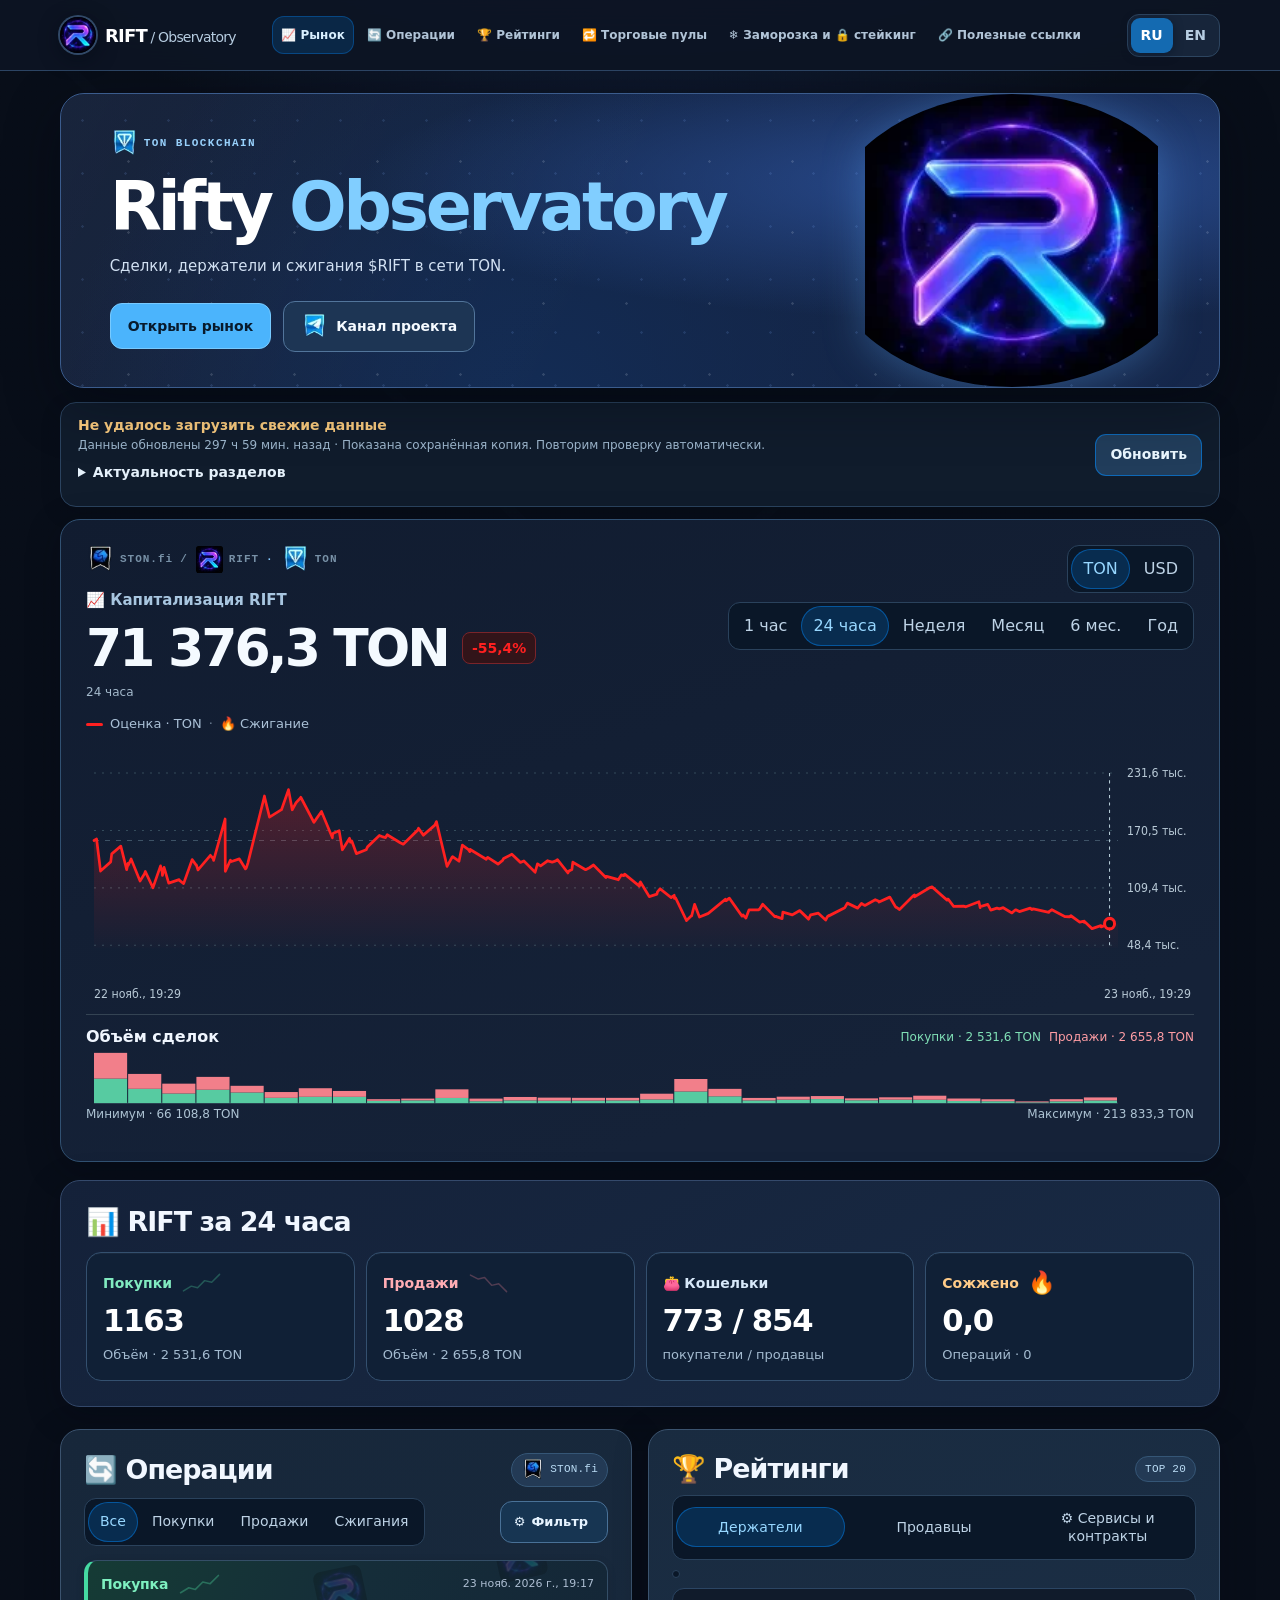
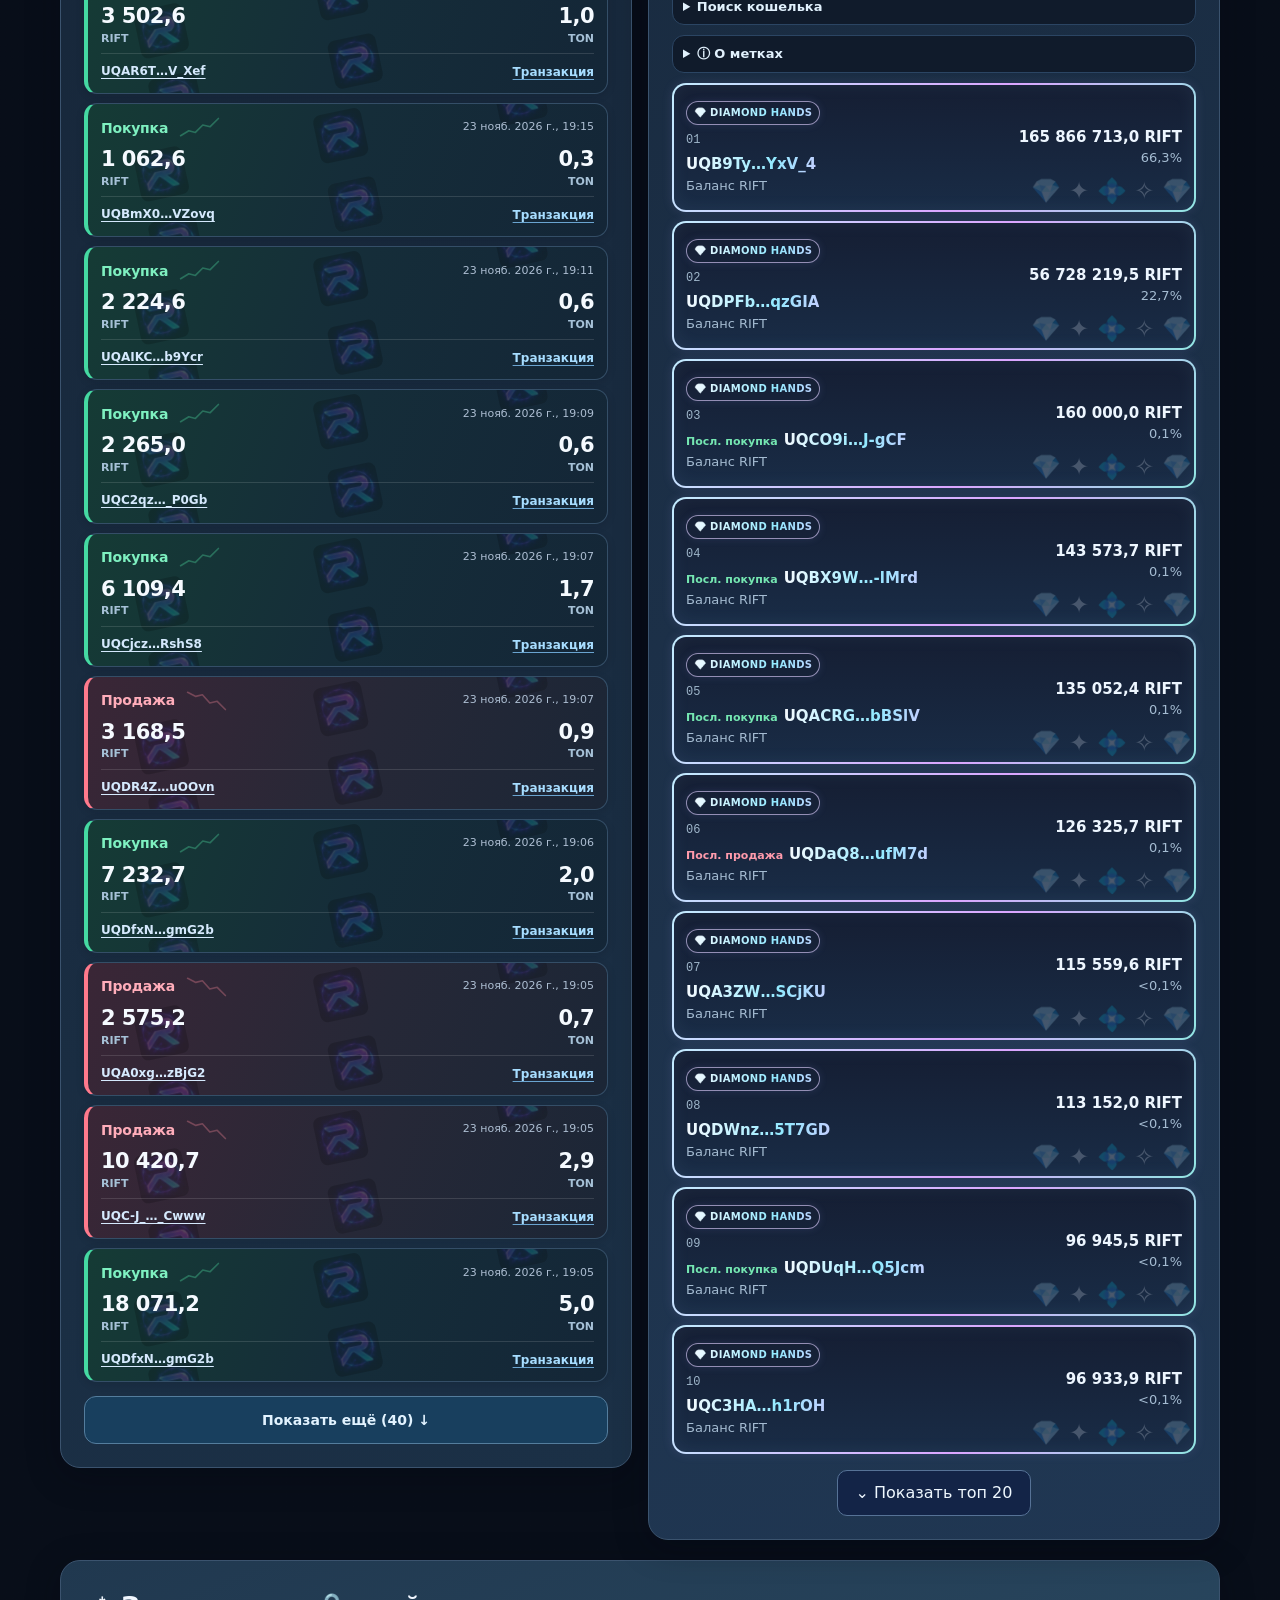
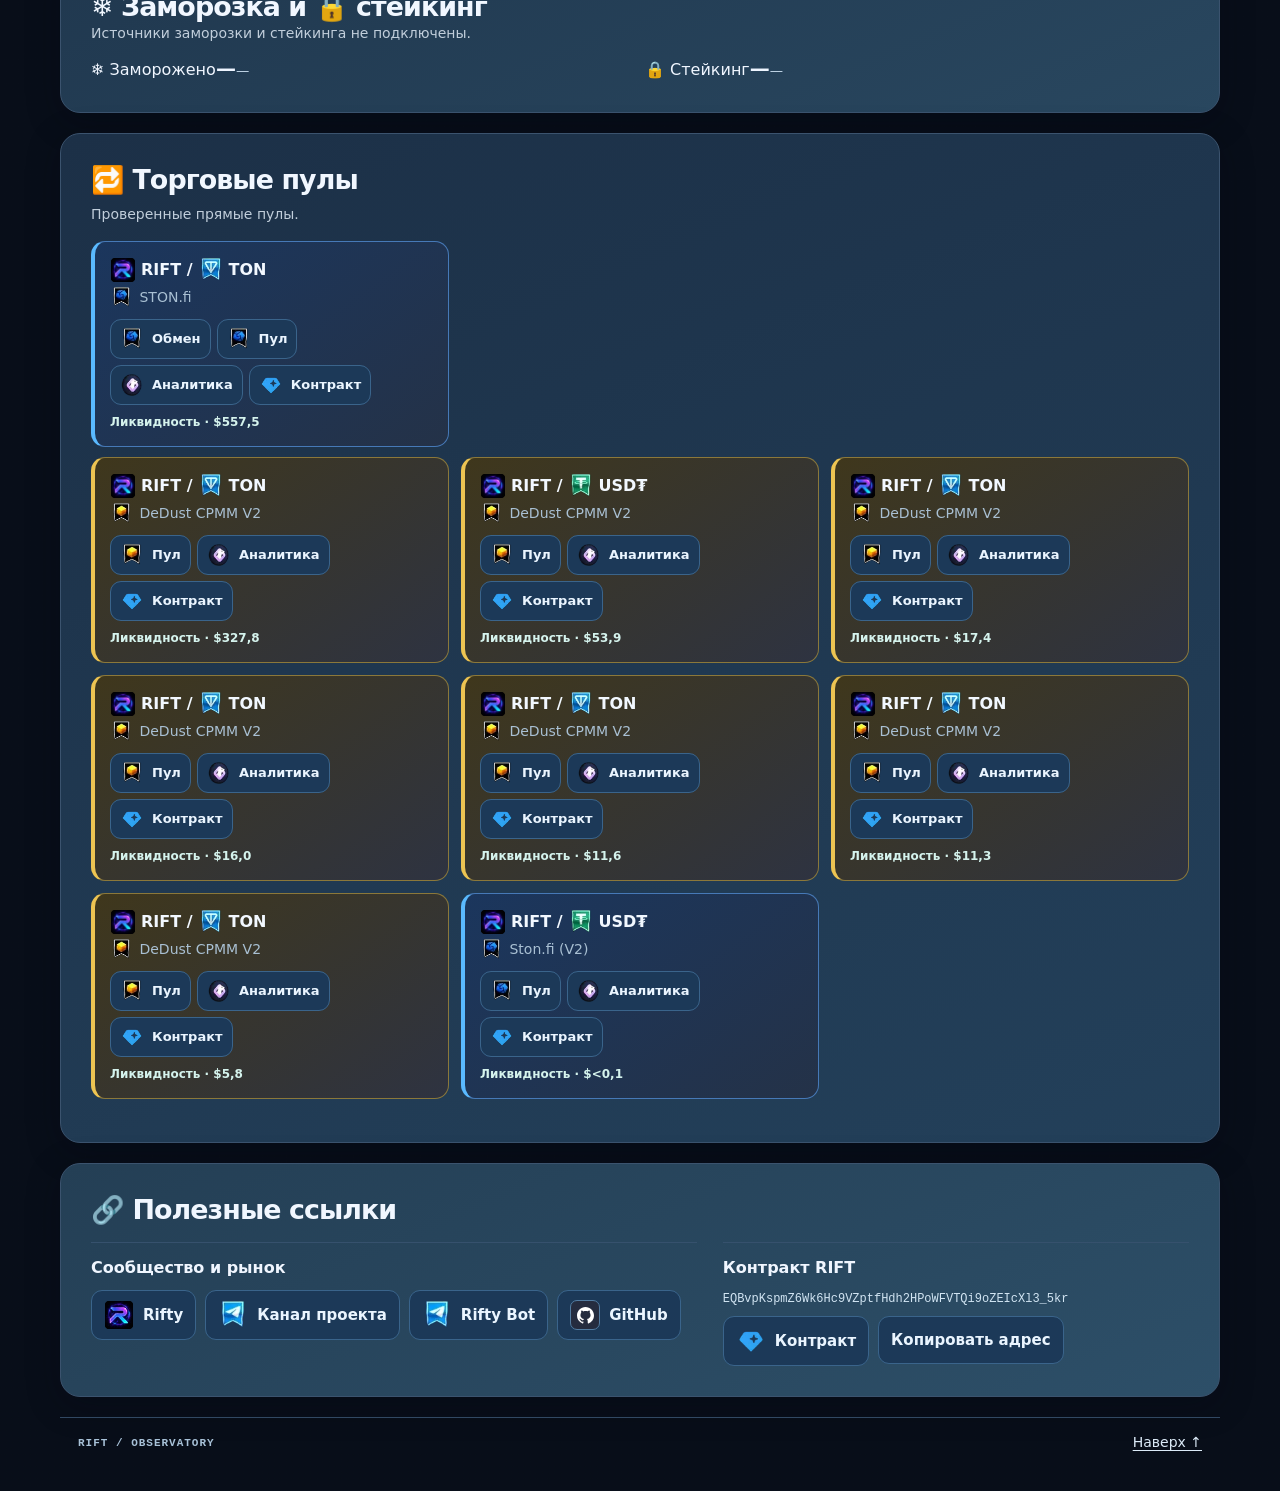
==== commit 69646c8e: "Refresh RIFT snapshot" ====
--- a/index.html
+++ b/index.html
@@ -1145,7 +1145,7 @@
 <section id="links" class="panel resources"><h2 data-t="links"></h2><div class="resourcesGrid"><article><h3 data-t="projectResources"></h3><div class="resourceList"><a href="https://rifty.run.place/" target="_blank" rel="noopener noreferrer">Rifty</a><a href="https://t.me/riftycommunity" target="_blank" rel="noopener noreferrer" data-t="projectChannel">Канал проекта</a><a href="https://t.me/riftycoinbot" target="_blank" rel="noopener noreferrer">Rifty Bot</a><a href="https://github.com/Freebielife/RIFT">GitHub</a></div></article><article><h3 data-t="contractLabel"></h3><p class="contract" id="contractAddress"></p><div class="resourceList"><a id="contract" data-t="exploreContract"></a><button id="copy"></button></div></article></div></section>
 <footer><span>RIFT / OBSERVATORY</span><a href="#top" data-t="up"></a></footer></main>
 
-<script id="snapshot" type="application/json">{"schema":1,"token":"EQBvpKspmZ6Wk6Hc9VZptfHdh2HPoWFVTQi9oZEIcXl3_5kr","updated":1795462447,"errors":["domains","fragmentNumbers"],"refreshStatus":{"holders":{"attemptedAt":1795462157,"ok":true,"lastSuccess":1795462157},"burns":{"attemptedAt":1795462157,"ok":true,"lastSuccess":1795462157},"zeroBurns":{"attemptedAt":1795462157,"ok":true,"lastSuccess":1795462157},"trades":{"attemptedAt":1795462157,"ok":true,"lastSuccess":1795462157},"rates":{"attemptedAt":1795462157,"ok":true,"lastSuccess":1795462157},"pools":{"attemptedAt":1795462157,"ok":true,"lastSuccess":1795462157},"identity":{"attemptedAt":1795462157,"ok":true,"lastSuccess":1795462157},"badges":{"attemptedAt":1795462157,"ok":true,"lastSuccess":1795462157}},"holders":{"totalSupply":"250000000","holderCount":6036,"holders":[{"wallet":"0:7d4f20d4e9036581ab37886baec42f3035023d2951e04c22dfffa139776058c5","name":null,"tokenAmount":"165866712.01000091","share":66.34668480400036},{"wallet":"0:cf15bb5ead08a5db9b98edb4f542dbd12f0880510070631bffb70fa95de92acc","name":null,"tokenAmount":"64991090.161286436","share":25.996436064514576},{"wallet":"0:c03f27bb1c03c0025e165e9cf98ce09d85fd87f61f50924cd143ee8ae6eb22b9","name":null,"tokenAmount":"1195803.738297546","share":0.4783214953190184},{"wallet":"0:02446a90837ba159975e8fed40e39e83589f61dae1cf6a34bc74c65f9a971b05","name":null,"tokenAmount":"129283.494204161","share":0.0517133976816644},{"wallet":"0:7d2c095d855cea0adf9168a22b9b21619a91e0621ad081576545f731b7b8ab16","name":null,"tokenAmount":"116896.311771421","share":0.0467585247085684},{"wallet":"0:d69f3d73b643d5a8a2fc2727e95d2a526b0d4ff46782f223039b92db4373394f","name":null,"tokenAmount":"113152.0001","share":0.04526080004},{"wallet":"0:8ef621e3874a7b64492092df1b9c511b6bcf15f17caceaf9f81618a69079c9fa","name":null,"tokenAmount":"107704.825429482","share":0.0430819301717928},{"wallet":"0:b00ea1fbfd61e3e451615cc6a3429d8e693cf35d0f1e730384026786e6ed50ec","name":null,"tokenAmount":"85867.837660583","share":0.0343471350642332},{"wallet":"0:efe3930df2433b65ae95feac14ce84eff90b167642147076d0d118cb1252a311","name":null,"tokenAmount":"83832.246854442","share":0.0335328987417768},{"wallet":"0:dfc4d4374aa65bd28301463b86a45f35e14fd1b6a5ca689bf9a65c33eef46098","name":null,"tokenAmount":"79521.16579697","share":0.031808466318788},{"wallet":"0:6431031cb76ab42389335cfbe7d3aa4b21aa3fb92578f6f657ad76982e2f01aa","name":null,"tokenAmount":"76630.380207338","share":0.0306521520829352},{"wallet":"0:335e045ba489ed98bbe87c10d455b8403951a293dab5078713581c767faa2409","name":null,"tokenAmount":"68779.717716022","share":0.0275118870864088},{"wallet":"0:8c219b0b65b702f6a407486e3942322cd60c8fc65eb6f64494861e401b7229d6","name":null,"tokenAmount":"63468.396185431","share":0.0253873584741724},{"wallet":"0:029a239cdc198ea3fcb2775954e22cee114e2b1f0b0dac0d99fe9ac803046256","name":null,"tokenAmount":"58888.694004504","share":0.0235554776018016},{"wallet":"0:7b25abcbba868dffcac71b3f1a50413d4b6892310784ae27bc2b24bd10091284","name":null,"tokenAmount":"58870.51823837","share":0.023548207295348},{"wallet":"0:da355336b7b69d01ef38678dd35cdac2a46f7e3f032b0b992e484a8bae4125ce","name":null,"tokenAmount":"58840.868995859","share":0.0235363475983436},{"wallet":"0:e11120ad34f8cceba82ba9fd781340da220bada96537491fb9cf1cda7175d1cb","name":null,"tokenAmount":"54554.690296059","share":0.0218218761184236},{"wallet":"0:d4a8741b8e2e82b20cd65ab605b9658c93ab96d9290bae9019a43eddc6dd50e4","name":null,"tokenAmount":"53808.771933982","share":0.0215235087735928},{"wallet":"0:01ee02492d0d116cbeda038e52d3c375084d7848b68749d33d89493909da1268","name":null,"tokenAmount":"53223.028322421","share":0.0212892113289684},{"wallet":"0:0f5ce18851da0c1e8f076238dace4cec3867d44e1ab85ea5abf58a46faf9079f","name":null,"tokenAmount":"52139.598674796","share":0.0208558394699184},{"wallet":"0:5104b3d160766892ba3e6e56cc4fbc029d84bf4067a83d2b7004e632fee34df0","name":null,"tokenAmount":"50257.417438697","share":0.0201029669754788},{"wallet":"0:6bd746b054470e3cf901192397a77607662803a5720252644a7867ba78713096","name":null,"tokenAmount":"49345.527329268","share":0.0197382109317072},{"wallet":"0:110076aed49dd9d7d78a5550611cbff8191a75a4477689749912a5bd82c34010","name":null,"tokenAmount":"49230.825969493","share":0.0196923303877972},{"wallet":"0:94412e49afedfea3aa27cd201295aa5a864125aa01c8cc748f230fc1f38da675","name":null,"tokenAmount":"48394.656309042","share":0.0193578625236168},{"wallet":"0:dc6c3c0b19238eff2904580a4b86779a46a5e707f6065dbfba078b3b3edf9603","name":null,"tokenAmount":"48006.143167724","share":0.0192024572670896},{"wallet":"0:224073dc87d1100361226d9a1cceaa89d1b8249bd9b9b22c6013b35d2170fb4b","name":null,"tokenAmount":"47865.606788072","share":0.0191462427152288},{"wallet":"0:22cb8e036c1e386565998cb85d2b9d00ccc4bb88e380dd9723f29ed4eb0d8382","name":null,"tokenAmount":"46281.884064259","share":0.0185127536257036},{"wallet":"0:4949b72a70e03db637fa0e409d166c51dabac86428cc7bc9e90b490c0ab5c152","name":null,"tokenAmount":"45534.206726524","share":0.0182136826906096},{"wallet":"0:22b24b0a8f70665fbf6c47090398a52a9768069e6a52fb0113e95b0129a3f6e6","name":null,"tokenAmount":"44408.246040547","share":0.0177632984162188},{"wallet":"0:429799620bbc79f6ff5122181646907eb883800ee2537b3a788bb9636966e12f","name":null,"tokenAmount":"43380.99402474","share":0.017352397609896},{"wallet":"0:3fc0fdd1701eefcd169de655c402239723c931fb91dfd1ab5aaacae05cc116b3","name":null,"tokenAmount":"41187.087479795","share":0.016474834991918},{"wallet":"0:0de682e0bb169d45629d20d43043b3864d650b9ef4fd5f121b2a47f6ad4db7d7","name":null,"tokenAmount":"40182.271938142","share":0.0160729087752568},{"wallet":"0:b8156a8977d55ceec4006dd0e4ccfac7b7120d5a3d25185e0e76ebb06792533b","name":null,"tokenAmount":"39432.676375954","share":0.0157730705503816},{"wallet":"0:536ae20accac1e6d5a8d965935c34546ebefd7e1891a1b938de886b7942c3ff9","name":null,"tokenAmount":"38704.231027237","share":0.0154816924108948},{"wallet":"0:ab73c6ddceb14cc6ed417604c0218c67014ee3f48b21e63a34b1e5b6c397b99a","name":null,"tokenAmount":"37588.75667875","share":0.0150355026715},{"wallet":"0:6707af8ee0d0b0e3750ab11c6c20d27965b1b46e480ae980221167cc9b8dc81f","name":null,"tokenAmount":"37201.10345875","share":0.0148804413835},{"wallet":"0:c0eda1b198771d576809ea8b5f1e1fd85c5a531d354ba0a8c6bd6548d3c2f8be","name":null,"tokenAmount":"36678.426597472","share":0.0146713706389888},{"wallet":"0:9d19987fe2f9de9ffd6b6ee0628ac170a0c1acb2eefa31c40e4db9bf8659121a","name":null,"tokenAmount":"36455.129495553","share":0.0145820517982212},{"wallet":"0:da43cd30d630b628edcf8ff719d18e62a967218a95a64debfe74c25a8f34ee7c","name":null,"tokenAmount":"35158.985808694","share":0.0140635943234776},{"wallet":"0:0b57da9c04e5e09b9524b1cbb7a1449ffc1fbf9eb2f24dfe4f0a38dea60a9195","name":null,"tokenAmount":"34733.032700427","share":0.0138932130801708},{"wallet":"0:7b0a038bf35b5204ef5f2cbbca5b462e8bb54b204b9f86da2257a41b6d723593","name":null,"tokenAmount":"34529.287413803","share":0.0138117149655212},{"wallet":"0:2bcc49800d4fa70af759711dc7eda32c0fc79a68c98ccea7ac75d818858ab372","name":null,"tokenAmount":"33780.903293213","share":0.0135123613172852},{"wallet":"0:9465e60c81686ecbe68eb798a1b4f03022e0f2c9f87fb8a88aea6242475acb50","name":null,"tokenAmount":"33123.23794239","share":0.013249295176956},{"wallet":"0:3e5997d1891311c2befb1f91e296480f03b066de49738f5f0b4120c2b75c1d7e","name":null,"tokenAmount":"32512.881217472","share":0.0130051524869888},{"wallet":"0:57f56013e9274241b2ea1dd588bb7c050f5a2e797c69b0a3fd876a7243767e94","name":null,"tokenAmount":"30054.207350419","share":0.0120216829401676},{"wallet":"0:b732bc05e15e95fac56ddbd745fa65f5d6ef06025981a29f9560fc296f95fcc0","name":null,"tokenAmount":"29812.527376222","share":0.0119250109504888},{"wallet":"0:079c3ae4395a6028960b99c77f79bf8b114393c36b4fb029ed7e46eff4404589","name":null,"tokenAmount":"29096.354975695","share":0.011638541990278},{"wallet":"0:3e4d49256d91f56f44e12ca4cd0fe10f4fcf13b548bbbad2d36b037c31016c8b","name":null,"tokenAmount":"28823.466067849","share":0.0115293864271396},{"wallet":"0:5e9b1bb089babd48a74ddee5989bccbadf0bb20baf1083015e6879b6fe9eb2b2","name":null,"tokenAmount":"28542.927012618","share":0.0114171708050472},{"wallet":"0:0731b064042ed1da52666142cc4df44052ff3d5d07345bbf08475df6f14c6c14","name":null,"tokenAmount":"28038.927801653","share":0.0112155711206612},{"wallet":"0:e1b225cec8f5d8a150b31a72b1f47a4de0c03e88c9150c74ac4bb1a965210d27","name":null,"tokenAmount":"28013.140120436","share":0.0112052560481744},{"wallet":"0:283bc49521e43a686341ce134ad2645710d1105b59c19294fe479e453a0732d9","name":null,"tokenAmount":"27522.64912289","share":0.011009059649156},{"wallet":"0:41054da34a4eaa6c5bc691fb2c52f23a3bbb53dfa74a3479f966e0b8e5302a4f","name":null,"tokenAmount":"26810.663037233","share":0.0107242652148932},{"wallet":"0:9de64d95a2a2e15c7e98e9f26d0892c0f97a2ebb78676c00d6ad6d752f36659e","name":null,"tokenAmount":"26002.554514296","share":0.0104010218057184},{"wallet":"0:5389e92f81d2ca7d22398769e60bedfd8de5ecd2adcbfbc8985cb7b528ecdf99","name":null,"tokenAmount":"25426.880201897","share":0.0101707520807588},{"wallet":"0:8cb32f43355cb30822f0fb937c85c3b1031c4bb92fcae40cfa7e24bbb3c93bd7","name":null,"tokenAmount":"25224.108941606","share":0.0100896435766424},{"wallet":"0:7828ca60a253a7153f5dc5613d1eb95cf85313f15bd940a519924827d552f355","name":null,"tokenAmount":"24870.614906422","share":0.0099482459625688},{"wallet":"0:c9a51d1538717d508da300094a016212a7110131868d6f62ae1c3c3969270580","name":null,"tokenAmount":"24144.743385667","share":0.0096578973542668},{"wallet":"0:c82041e30355d9bcd5d14309c3c8f5ee5d61973517f780e62d9135b03b265073","name":null,"tokenAmount":"23731.678846178","share":0.0094926715384712},{"wallet":"0:d4b73514121dd89a36fb8813bdb0a98743ee2a89454fd08a9c54c9b6bf4e9779","name":null,"tokenAmount":"23304.357944137","share":0.0093217431776548},{"wallet":"0:e9331936678d87c8f193e255d87de1ea0c284d2a668cd2b292fe1b9f0aa139cb","name":null,"tokenAmount":"23009.638863067","share":0.0092038555452268},{"wallet":"0:ba3a9506a7272a9ac14644988f1465e2651fc57b6e3a1edc72d98f7f450546f9","name":null,"tokenAmount":"22692.453281602","share":0.0090769813126408},{"wallet":"0:081d7e89c02961864a860443fdce282d2101768ab2a494185de0adca560d1b85","name":null,"tokenAmount":"22222.146198093","share":0.0088888584792372},{"wallet":"0:1ffb4751d0243688c4543ab2a148c06025973e60c80a36c0516b252350806768","name":null,"tokenAmount":"22208.634263919","share":0.0088834537055676},{"wallet":"0:97ff210d12fa961e2cbc710f8473607009f3a1657d7f0e1a05a962fda09ccc94","name":null,"tokenAmount":"21873.192442849","share":0.0087492769771396},{"wallet":"0:6666aa702ed5a68ea8f8d1f6ddbe5a82bc94fe368aff65ec1fc9c96004fc9321","name":null,"tokenAmount":"21666.844634932","share":0.0086667378539728},{"wallet":"0:eb63c41e5d1c98c59388a0856640f3e48a18ea5dee047541b07059cbbd3e0e45","name":null,"tokenAmount":"21567.772029861","share":0.0086271088119444},{"wallet":"0:17b38b28b7ac69676cbf45c0e629acb61e658682ca4976b3b4a27abac2aef478","name":null,"tokenAmount":"21532.901414594","share":0.0086131605658376},{"wallet":"0:8dad34507c282971ca918441f308feb08f19ec96291a44f8cb6ac754631bac89","name":null,"tokenAmount":"21435.442648062","share":0.0085741770592248},{"wallet":"0:b6ab30b7f6e8f7217a36dc4603b9f41b5cce70c5f758ef447ef4c319a939bf3f","name":null,"tokenAmount":"21095.847944043","share":0.0084383391776172},{"wallet":"0:219ac922b8c613813224ca8c6735ed6eb3df08865fcc7c02500f5389a60c0a88","name":null,"tokenAmount":"20953.815920293","share":0.0083815263681172},{"wallet":"0:10dbd409280dba8717c5186b2ff4625747fed48aa6e58ee766dfc0e5500e4032","name":null,"tokenAmount":"20816.179841124","share":0.0083264719364496},{"wallet":"0:62a67e1394246f6aa2b784d74412abed8417123e99b0f1681a2d6d9a8e8fac16","name":null,"tokenAmount":"19820.751126566","share":0.0079283004506264},{"wallet":"0:2ba5c3cb478ab6db5b8235ce369536c9aabaae79f993940bad69f00067dde572","name":null,"tokenAmount":"19456.357498356","share":0.0077825429993424},{"wallet":"0:3ec0527861b4c0cfdec2785c40f88180fc0e594a28c8396fe8a40bfd43b4141b","name":null,"tokenAmount":"18937.124039822","share":0.0075748496159288},{"wallet":"0:724fd9b14431d783826daa9084a651bcb388dbc6ab0dc27ccf32a7ed23397f45","name":null,"tokenAmount":"18863.579601899","share":0.0075454318407596},{"wallet":"0:96a6ee35fb35809f540bb5d082f5cb0435b938495c2eff266fc9158b95585817","name":null,"tokenAmount":"18843.508062527","share":0.0075374032250108},{"wallet":"0:99cfadca1c497e2d8b0b68150b8193a323c571adfe0655e307012937aed95add","name":null,"tokenAmount":"18750.383311524","share":0.0075001533246096},{"wallet":"0:f00b66377a9b1e6a5742b132b710e444df28f69756648edfdae2b95028db24bd","name":null,"tokenAmount":"18734.989546451","share":0.0074939958185804},{"wallet":"0:08c28d927e5caadb495118cf79dba342d5761d977754de085e84f1002d8002df","name":null,"tokenAmount":"18685.909782812","share":0.0074743639131248},{"wallet":"0:8285b8943eaf4759d33cce551f5601dd70967bb63e58f88eff7085db2d2c74c4","name":null,"tokenAmount":"18666.377023996","share":0.0074665508095984},{"wallet":"0:17dc71e3c401db130650eef02b2243b3d9a98cc7ef7ef174850e03ed54475984","name":null,"tokenAmount":"18588.300201165","share":0.007435320080466},{"wallet":"0:76d34f7ac8eb4edb5daf7a214ad696b5be88e92ec136e1ac90e55110b286f896","name":null,"tokenAmount":"18405.087492374","share":0.0073620349969496},{"wallet":"0:e2e7d4120a192f7c1e44ed7ca904af7b937b71a488968a1f2d5465ab0fd2764d","name":null,"tokenAmount":"18399.732073298","share":0.0073598928293192},{"wallet":"0:84bdf88e1329d2255eca0db426a8b7dfbb586a406ea7b036516615e6ac638737","name":null,"tokenAmount":"18395.911137793","share":0.0073583644551172},{"wallet":"0:9a6368bb196539f05f7c82d048b37af4705fdfd3e5fda7f145ad807a57720e47","name":null,"tokenAmount":"18275.612788146","share":0.0073102451152584},{"wallet":"0:8b319e62ab14189a79f3b75e6c0437097daa353c3f1590db4ece0bb10614184c","name":null,"tokenAmount":"17641.790345289","share":0.0070567161381156},{"wallet":"0:5aba618d461058cd2747855acc5f7c8f39ad4d790247e7d11eb33e0f96edabec","name":null,"tokenAmount":"17425.220205367","share":0.0069700880821468},{"wallet":"0:19f7a368e4b047cdc583ada6d62bcc2b5d24f49fe6b34d43f25bf0822a00db73","name":null,"tokenAmount":"17204.715159208","share":0.0068818860636832},{"wallet":"0:b71c01ebe217570598e9e0d471dd5199ab95158ffbcbe0a17549407800a021d6","name":null,"tokenAmount":"17022.20417081","share":0.006808881668324},{"wallet":"0:76f1358e92a3c4d1b7950f76725675b0a61cf7c001eaaf23f773ce8450d9e707","name":null,"tokenAmount":"16956.196185715","share":0.006782478474286},{"wallet":"0:41f5594ebd18ffc2c63dd17574ae17da60fa84b2e7c7ec6a89cedafee73a1901","name":null,"tokenAmount":"16820.903254163","share":0.0067283613016652},{"wallet":"0:4958a6a9dc80696563c22c70a313cf6320eb92e010bf428c6e5f2b98803e5c42","name":null,"tokenAmount":"16809.225649713","share":0.0067236902598852},{"wallet":"0:011179f4ba8751d069e3d6ea93488b8be40f54c182f51d29c5bc35c1e34908d2","name":null,"tokenAmount":"16661.224403147","share":0.0066644897612588},{"wallet":"0:26b28634e6c22ee69a2031087f3ae339a8592bcde06db622a2549aeb6e1c20ad","name":null,"tokenAmount":"16615.258513647","share":0.0066461034054588},{"wallet":"0:fc2c44762628a54a9e487ee79127e9d7c449aafeb7ab991427f2009f8facd568","name":null,"tokenAmount":"16127.846317605","share":0.006451138527042},{"wallet":"0:d328203dbed3921ad900835300480309738bbb3d4123671b666016d5965faf28","name":null,"tokenAmount":"16099.572537436","share":0.0064398290149744},{"wallet":"0:731882b2f6beca89ce8b333f193b7dee0d15e89bbdb9d341b0cc80ffccb7f78f","name":null,"tokenAmount":"16062.611740755","share":0.006425044696302},{"wallet":"0:85ddba07117b0951273eaf7554b895f40fe98351deb9b6de2a42d2106c4e8953","name":null,"tokenAmount":"16031.804318683","share":0.0064127217274732},{"wallet":"0:3dd5b126cc456cf51495f836b8719a728679f9efce162c9d6d1f72c4d9eff364","name":null,"tokenAmount":"15780.909948531","share":0.0063123639794124}],"asOf":1795462157},"engineVersion":"1.3.0","methodology":{"valuation":"last observed swap in primary_pool times CURRENT total supply; not circulating market cap","primary_pool":"EQDjATfeG1bF8gQSsyCWSZCNW4M-iGQ-26paGU-L4SUmTagP","sellers":"sum of successful supported native TON swap sales; service roles excluded","holders":"balances excluding known services and identified contracts; unclassified accounts may remain until verified","burns":"accepted burn notifications and zero-address transfers shown as distinct evidence","usd":"historical TON/USD rate from CoinGecko","history":"incremental confirmed swaps; missing intervals remain partial"},"serviceRegistry":{"asOf":1795462157,"source":"https://github.com/tonkeeper/ton-assets/blob/main/accounts.json","sha256":"4286bd47e11399901a7d713c9e98a5dba17300d76fe272f4f5d46110a84f4e2e","entries":{"0:ad8afecfacc248996885d8be6824280f9f3a7e54c2f6080b7971b9f556c280c4":"Crypto Bot","0:dddcd3cdad60af4c0d69389f567ad51d0c263fa4968d655ab424c69aadaf9322":"Wallet Bot 1","0:436a76c2794a88e3fbfec6b9c0374fc8db046f10868b835420d9937973a665d4":"Wallet Bot 2","0:6e814e6450e8c578067bb656298fb4d01397dd15018d7f34dc369eaba4c2111c":"Wallet Bot 3","0:5f00decb7da51881764dc3959cec60609045f6ca1b89e646bde49d492705d77f":"OKX 1","0:f15db2c62cd86aff0860d39c491fc73a31395fafeb5945e644498562260c782e":"OKX 2","0:e7e86da08742ed933434ffeb8f08a63c7e100ee842e25f599a9cbf0891574a6c":"OKX 3","0:0338def34b84c6ee9134a04ab1601450be446340a37ae259de57cb37bdb590cd":"OKX 4","0:a30a49ec725e9f57244b66af4c2da7ab76004b4fce80d3a34b1cd0c37762abce":"OKX 5","0:24da1e7b8da901e5b3dd0f98c397feb6e5a5ea483195a8b6bd0682cf2c5327ae":"OKX 6","0:7f2e84c723d8b6b6b1aacf810c8c26ab23c22022b464b87104b2d3065b0ea70b":"OKX 7","0:854ec4521efd52ad43bcf1988e4c44ebdf9a26ad18fa51abfdb685fc3b348a5c":"OKX 8","0:f9bdc0de461c1a2e002fada9550bbb095c8f9f73668d70c517a9cc7e050f8e5a":"OKX 9","0:9b9b739de2527ae72d21083f5198d710c7288453b4733e57ecadb2e189ac829c":"OKX 10","0:b31535e934db05bbc220267467903c8108bdabcbc2a06588838b726ddf589ef0":"FTX","0:57eb74407604a19f7e04005315ef70aeb7b675e6551977586756f6baf12125ee":"MEXC 1","0:1c7bd690f4f93de8b93db5790129dab65926c6e1fc9b57380089db5529516630":"MEXC 2","0:d887d0e2d1c4fc4126e71c970d33ab1896940000eae703bb1ab6cecc830777e3":"MEXC 3","0:7994848c1fcbcbc57a6a5a987b66eb424b8b54e10759b6b514a66b600c2b0eef":"EXMO","0:8d195793baad9a08c46dc353aebe999341dabd07721b9725f19e18abc3d10d92":"EXMO Cold Storage 1","0:26ab8ae763a3a7c3067d882b7b01cd5d37254cb8768f57b6a47c00028effc7b8":"EXMO Cold Storage 2","0:0130c77346e9ed82df677d107ad6a775c11f9c18f6a05c0dd17906b355850dad":"EXMO Deposit","0:342a359e38357c083968129fddddf049ef5c47315bfbef27505a356bf9f02d65":"CoinEx","0:555f3053e257130374bb831ae0e219e5e5f9ec0ca8f8a0d133369d3d690c64c2":"Huobi Deposit","0:85af78e8d035e920117cda654615cdf371d464480b629e110d3c5310d85ab362":"Huobi","0:80d4123841167ca989ac912443cc99a4b9c1a87584536427ff6fd85c92395ae9":"Kucoin 1","0:b37e57033db21d10b950e6143b658c10c3bf425bd193025960aef7f22dbcf4fc":"Kucoin 2","0:07ce60b7e5f255a88c3707f3fbc79e2cf924ed6b4b7d09c6324f0ba2338a48fa":"Kucoin 3","0:a14b1f452385b2bb984ad2c4441e1d23cae071fdfc096dfba53ebba3b6ff1d10":"lbank.info","0:75726a716f747e60b0371cb0d5d35471e8e1e931003fecc3a0961a8bd82c09c7":"xRocket Bot Cold Storage (Old)","0:c1dc654b598ab84cda4f12372efed8907cedf0901865a58649087373e01b1c24":"xRocket Bot (Old)","0:45614fee399c43d77bb597558791831bc0ee31754cbb2b5b1fbf5a3488ed9940":"xRocket Bot Cold Storage","0:011a8f0a0b36b779af033473274966666d1cd6fb4e77df679375fbd6f970d012":"xRocket Bot","0:c3f1da8ecda8f8cd42bace224ea3f1b6971eaa7f54c492d4d190527b4f573f7c":"Bybit 1","0:4a1f3ebcc66bdcefa90245bdf541a50ada1c688a487534b1587abffd93038834":"Bybit 2","0:cd525c15904d7b4027eae08b318624260f371ce8c9f4fcca0cdb7b583854107c":"Bybit 3","0:ae62a192da96e266161a702cc9f6de91c0c3441f17ceba51bc442dfb2031a30a":"Bybit 4","0:e3ce05c4da977132c24a3b102da8b5fbf2ea9173337b49de346e4a4b057f7579":"Bybit 5","0:e33ef85d174eb457c072d1ee10215b69ab9b64192f7421302ab1c8e26b7ad4bd":"Bybit 6","0:7f97f36dda3f7dedc9e12f8c09c4f89e7fbc17527ab3f67de4c3b155297a56e4":"Bybit 7","0:7d133d4e425c8e00de015513a44e66e6d163b21e71720aec7579965e5de28c55":"Bybit 8","0:f2dc1860686cd658987e2bed8216532d8c004460dadea907cc7d4ad7236c496b":"Bybit 9","0:4a1c20bc9a6f9294f75f1c87a7f383a8b73a483a2e6dcb3630ddbe78b3ccad00":"Bybit 10","0:008bb088e81e38d583826901093567027cc1575ec744ac354fa4eeec302d166d":"bit.com","0:1882478daef1b7ed200cbbdc201bd4ed0b24c2e5f1a4c7c15aeb7e3b1a759193":"Coinone Deposit","0:a4d2072b1edc1355fc7fbee0095beec7889a2d3cfaa9edcf2ce9e128631abbd6":"Coinone Withdrawal","0:f3f4ed0913ab555d023745058f1a6c55a49d4876593cb9bdab1f780a99b185bc":"Paribu","0:f9873509de5a2f97f7b2805f5f7aafab447f43c91e751cc8efabc6d2ea09d78a":"BingX","0:b496b8f73b469ff06a2d89e62c4d70a103fc228c821537b49dff092060bc281f":"Gate.io","0:60ff0b28e2b3839bef250a81be9f2e78a6265b980ec5d24df4e44bbff2c3fb25":"TIDEX","0:23eef28b6da5a368d6c0b8028fd5ed47c26758676bc9db1b5653caaadc969f91":"CWallet","0:00ffafa9fb3d4f837824436d19953c792be6632af73a9b82c4dc69ca07195087":"Matrixport","0:b58c73481f25a280f9705ab3424be850614d823256263ecfa049fa9fb917720d":"QMall","0:00b402b789e5626e1c61b50c5dbe2024426e92f16c0c2fb735396df96046b5fa":"BIT","0:2c54797319837b4c6d014fc991c1a8d4294dfd4d6cec4937e370f1f27db0423f":"Bitforex","0:6a5a76a1538cf9596590ec3708470649c342624bf92e63a6a7a15254ededa904":"Bitfinex","0:59b065c5d66261a5317660e96eee476aa6a11b749bdcbe8c0d1f3dbf24200d1c":"OMPFinex","0:3cd5ad54b190a71caab984b0f210e3742c7f2147b7e9073377d7c6b470017362":"Bitrue","0:6c53cd87cc0d33486db42c1c7fc03dfaeb2f7b815afc368ab1aee567edda3f72":"Coinspot","0:9a582c23266b8ea47eb71118a3c040d42b230b2266fecffe2d3cd390c0922c35":"BigOne","0:dd528505af15c6e5206bdd8f6c9a3b541f80ca98ae8a5066ab3ff8de1ff5e678":"Farhad Exchange","0:2b6f3cda567c385f0645486f3c665a451f56b2969d1be57d86eb77c6077a81d1":"BitTime","0:cdf7f0d7c09036f064272e3c429ed570be49ef29eb3a735b64bbc17915073732":"Bitget","0:e9c0a24ffaa6aa4f228890e71ae9550bfc53a6c57e643bc31c240e18727ac1ce":"Bitget2","0:336502faf83ef5b532d315ba71450b661c90e83fce64d8bc1fd2bf642f3555d9":"Bitget3","0:b308c7f9b4f596f6250175885972549871b05c70ed3619fd5a939401eea972e4":"Bitget4","0:e2d1df206b372db1f3b890e60d185b67aa0c9f1b6b6ff60a05091c8c01b40ac4":"Bitget5","0:7a0dc94da9f48b968dfb87be38d4fab7286288db7a04d3081feee177376d9089":"Bitget6","0:8785ef5ebb0fd24c6911d10f43c00961e9748fa54297a1ac517e3c5fe76bb0be":"Bitget7","0:213b6804c2082135a4a803da8e3b30cfed51aee9af2ad2100334b7f4711d3bcc":"Bitget8","0:573dfe99490a041703e977e4724135c5b8bea0bea67839612247451ca9d5c4cb":"Bitget9","0:de2519a527de7e1d4c1028bdb74e022b28a6e370e4fec3fc27d8d971308f99bb":"Bitget10","0:06476e580e250d0abec5c365a711833483c581d57b908be37d56bdb0e338c312":"Bitget11","0:c9959a997e1d4e4383d8db37b86d2101ce78dcf1f1b3904d9888fe572ef0efd4":"Bitget12","0:c07e51e5b694937758f45f4003071c84f4c4a68bdb168a22c3d6c8b89cd6186f":"Bitget13","0:1797a5c4c50a2b312ce9927ff6f12efd3b0b58ff311445118c2d2e64312b5d79":"Bitget14","0:6083005b354ab1c4785aa8ce8293ee5c9c182e9248f27e9c9074f35c16342083":"Bitget15","0:f99b14600ae44d2f12b178e8c6eabd78892ae82c5e45b6898f9deb7eb203f9c4":"Binance","0:8e91b50381c36dd42accdb51f5cb5d96848568b4924f8079b1a5ae7e10f43eda":"Binance Hot Wallet","0:ca1d9edeef40b3a9dbd9082f3767859547c3ce0bf641d09d58e33a3cf06fb309":"Binance Hot Wallet","0:a2faca7adfebd5c5970108d1f79065cef32b0c143fb13489066b684cdd7ee95c":"BitMart","0:5d5a830e48214791f4ab5352900c624d3bff3c5efd630196b180158eb789990f":"Nobitex","0:cad898b200a0934ee416c2039bbf3f5d7f1a323172875b3c19d378a6f540f7b1":"Nobitex","0:4532d5bcdfb05d3275cbf255bc91c3635cd48d63b719441581c5542a4750fdf5":"Nobitex","0:a32d52ced80a23fe4fe90ba94593ef686de03f9fbdaa069e642826a95234b982":"Nobitex","0:fac8ffcb6f89572a1232d59e91c65909ae408663fd2ceaecd35f35b5e9d670f4":"Bitpin1","0:c14ce5d772539be26fde315a505a1e0514104e76eef776f0b845e57df0557ddb":"Bitpin2","0:dd36441bf4aa8a6a6ecfd763efde1eb82dd86bdcfb1456b45ff4b73f87657184":"Bitpin3","0:402f5d4f4f8bea7b0bd511b9d3771834c1a22bbbbc8a326035eb07aa24f5c9f9":"Crypto.com","0:ca6e8f2a3dfc875b8673d8677f3818c4b8c02d1aa481a86a0c61bd09f8269f1d":"Foxbit","0:60def37fb0e6f41b18a73c2496d96b25442344864ca0ed97189a6f37e2439c56":"Richamster","0:97ad93444915089e812238ff10abe9066d0b03ea3dba2a8630fb9c9f88aa455c":"Wallet in Telegram","0:1f5806c73d03bbc96eb7eebf16067f1f2e8e270cfa16d57001aa9eaf7456f008":"Wallet in Telegram","0:1b44ec553616b0e4551037038834bdf0bdaa1f0440e10f3331d9841585612a68":"Wallet in Telegram","0:cf06c94efdae26faaa1d85092fc4daee78eba09e69c36dac051c1d8ffde35f40":"Wallet in Telegram","0:91887059ba56a03790b0696d7a402ac0691dff62fcd398e813f97d3b2736fa58":"Wallet in Telegram","0:6db0f022632b6269f0d4dbf8ea60a8448bbc2bcfc6812e31af8cc6405c268af7":"Wallet in Telegram","0:dd6ff02c59634745529b99a8d5beeea9f6c38a9188e6a7e96a424e3820c8ac0a":"Wallet in Telegram","0:023895aef955024920a291c6f3715e291df1b3dd254eafa8b09e21a2d58d5897":"Wallet in Telegram","0:f5066318091a8cfb530ec732104ce38f7783d92a6679ffcc0ce0960b0e94c7d0":"Wallet in Telegram","0:0c5684355f5410a923fb7dd59314905dc7ff157b28c9130671c7a4f17007e898":"Wallet in Telegram","0:23fe558cdf44249381aef36472e64a5072a24ba97fb61b2f5791da6013aec92d":"Wallet in Telegram","0:b7be71ac1b40e436db36721d9c20e82d44e78fc1e86a8ad15e00b1cc16831dcf":"Wallet in Telegram","0:55b7223f04dd1f2e1b3f28e4ad628fe6cab60004f280fb0a58cd27fc590b2eac":"Wallet in Telegram","0:659dbf460831a72795c4a9a9872fb4a3e7fd302783068dae53e8f2a5c150084a":"Flipster Deposit","0:d0a6eb95408e95ce97b0ca597fc523ff4809523635e8f519e00fdcbdf42f0c54":"Flipster Withdrawal","0:ec85cfc7fd1009362e421b5a0141f510d6540107ab73e7829fda1ef9e97a75e3":"CryptoBot","0:817438e5b0e6eb113ab74d73fc95f7ec19247dbe6ee27a42c3d0164d614c3ca1":"Ourbit","0:66a1e72196d64d6faf48fa4b2ea861f67b0484d2d14a59caf701d8c286ce44e5":"OKX 11","0:419712bc541c4489d6f1c38a105722d293b8847fd54f2717ad69142911b8be5c":"Bitfinex 2","0:6c25b5f2fe5ef1a6a1978f611f61a50883fd50a0822b19176445fca931823263":"OKX 12","0:14de4b02647941779108b7b99be85596260ccde813351000055d744dd8aba04c":"CoinEx"}},"identity":{"byWallet":{"0:7d4f20d4e9036581ab37886baec42f3035023d2951e04c22dfffa139776058c5":{"checked":1795462157,"domain":null,"linkedDigits":[],"role":null,"activated":1793648919},"0:cf15bb5ead08a5db9b98edb4f542dbd12f0880510070631bffb70fa95de92acc":{"checked":1795462157,"domain":null,"linkedDigits":[],"role":null,"activated":1793753442},"0:c03f27bb1c03c0025e165e9cf98ce09d85fd87f61f50924cd143ee8ae6eb22b9":{"checked":1795462157,"domain":null,"linkedDigits":[],"role":"STON.fi Router V2","activated":null,"serviceCategory":"router","roleSource":"https://tonapi.io/v2/accounts/0:c03f27bb1c03c0025e165e9cf98ce09d85fd87f61f50924cd143ee8ae6eb22b9"},"0:02446a90837ba159975e8fed40e39e83589f61dae1cf6a34bc74c65f9a971b05":{"checked":1795462157,"domain":null,"linkedDigits":[],"role":null,"activated":1715491597},"0:7d2c095d855cea0adf9168a22b9b21619a91e0621ad081576545f731b7b8ab16":{"checked":1795462157,"domain":null,"linkedDigits":[],"role":null,"activated":1792832031},"0:11e936ad50e37d7d88451b1f1920a62d24f15868746b162d0d687367955dd5fd":{},"0:665f4f58461c12f30d752476d184b44a0162460953a208bcf05c021c462d1566":{},"0:082820ea40e18d763ce21a5eec50e4124f0db6f89f9c21b7003fcf091a299bf5":{},"0:b6ab30b7f6e8f7217a36dc4603b9f41b5cce70c5f758ef447ef4c319a939bf3f":{},"0:a373366fe549c05a49250b05e0bc0c526ea38d6130c13c332ea45442507bd1b2":{},"0:d1e193bffbe533437a03491e57546bef79dabdb327cbdfe652f04c3253fbee38":{},"0:dfc4d4374aa65bd28301463b86a45f35e14fd1b6a5ca689bf9a65c33eef46098":{"checked":1795462157,"domain":null,"linkedDigits":[],"role":null,"activated":1722764111},"0:34c60da75dcfe3bcb1b4083451cf7ceb1e1a28ec89d6a0fb59b9f3d979c7f306":{},"0:be27f180ea6d4a7ed2e1246a63e09066c4a0eb983a12259ea42ae62cd9177f0b":{},"0:f5bfa2ec0ec2cf638b068d6f1ff7b8c2dc96d059e87662b21e9fb56583bf5a90":{},"0:e13ae212a36e6fe5d50eb26b65ba14d65d8387e4b4ce6aa37868e0206ca5c043":{},"0:bae11699c55d6ae76d6664396e903c0e66bf556666b6b5048ad17af264bcb9c1":{},"0:9bdab780965a924b8736a9bf1ffbea6eaa3080417dcaaf9f9aeddeea0f15a206":{},"0:0ced78ac0c05f27611fd892ea7cdd75cf21f4a823dcdd4ce11299a8f733d6fdd":{},"0:f76d3b9f4c9be525eddc9c580b820fd5f9c28aabdd88696a9f3164e689160e13":{},"0:8ef621e3874a7b64492092df1b9c511b6bcf15f17caceaf9f81618a69079c9fa":{},"0:bf6e11d5aa2b2d080e1766ce52f536a9b980c6f7e10f8284b47deb4367932faa":{},"0:01b83a9bf6a380bb7deb2c46e7bf63d7cb8f3220d3d6eb0bd66ac27a124405d3":{},"0:df103c26083b6fdf00a1508392a88c149661e164da50252e38d593b0809dd50c":{},"0:a9deca270cb116dc629e42b190338800e2d599ad5e42e5db40f8851f0127237a":{},"0:b1b9af8168ecb7ac819c032f70a61fd7a7db0e9ebe706604c0ae2379af1dc7a3":{},"0:d7ceeff3b79bbb78c7b81a9867a62526b7a1f9ffe6fdf47d545834d9c5d8d2ae":{},"0:8c219b0b65b702f6a407486e3942322cd60c8fc65eb6f64494861e401b7229d6":{},"0:ecdbb56455afa92c99f5b45e2540625eebdaaa7dcc09576ec7173179bed75969":{},"0:23d92f52802b94e1a885ef04141ec07d80f16d363bffcf5b604e2764a3a453c8":{},"0:28f11059b667ca4e7ff52ec0a522555e4cdc97f06d73a2eac2622c0357cfe615":{},"0:c5a8989c0eb1d434195bf9166dcdfa2b20745b6e9af8d28f1c7e133565c60c01":{},"0:dbea67508e7aa71109b0560e15b27234e99c209dce8b3e170684ffa53ce4448e":{},"0:6ed0d2f85f6c71b6731079c6f4c21e04b81e802f5fee6e7f832ada8e6fb98aa5":{},"0:7ccca29e73ab9257984049ad46b0c83f8b1a3b344324b6e2c1fe8fe41b7aed8c":{},"0:bb21e173b83917e99410a10a2acea4a1ddcccf82544bbb0d3c4137822988ff33":{},"0:dde55a6ef79d1b7c1f4c2159235628bdd7bdc14515123e40cf8108dc83aebff5":{},"0:b78e4453a0a26d823c3e89929f7cf3bf6afb532a49731894aa5edabe82dd1ed9":{},"0:3178d5565597a447a777f7a130924ff494c6c7272e6f79be3bd78bbbb53eaee2":{},"0:5f6c06a1279212890c29c5639c7a797769401d6fc48d63dbfc17a3559f20d287":{},"0:74b85248660b7ce27fcecc3b67fb93ad1b51e5172e004fd393ee8c355cd4f70d":{},"0:ecfa862df1ad50a16ea73a4f7e9a998d9246819bdb1d705f06332af3a3a5f553":{},"0:fb3e78e43c9d3a1ad1750ad73f9dfab5b1322820cea02a85f1c68f1b4374b398":{},"0:7e757038919082fbd19cf3070be967e1be9f435e60c870593b525be9b38a97f9":{},"0:fb2f2a3e9834c6dd5c6a1cec8ad732aa8f75819c5d93ea372340f6663151112a":{},"0:d69f3d73b643d5a8a2fc2727e95d2a526b0d4ff46782f223039b92db4373394f":{},"0:b00ea1fbfd61e3e451615cc6a3429d8e693cf35d0f1e730384026786e6ed50ec":{},"0:efe3930df2433b65ae95feac14ce84eff90b167642147076d0d118cb1252a311":{},"0:6431031cb76ab42389335cfbe7d3aa4b21aa3fb92578f6f657ad76982e2f01aa":{},"0:335e045ba489ed98bbe87c10d455b8403951a293dab5078713581c767faa2409":{},"0:029a239cdc198ea3fcb2775954e22cee114e2b1f0b0dac0d99fe9ac803046256":{},"0:7b25abcbba868dffcac71b3f1a50413d4b6892310784ae27bc2b24bd10091284":{},"0:da355336b7b69d01ef38678dd35cdac2a46f7e3f032b0b992e484a8bae4125ce":{},"0:e11120ad34f8cceba82ba9fd781340da220bada96537491fb9cf1cda7175d1cb":{},"0:d4a8741b8e2e82b20cd65ab605b9658c93ab96d9290bae9019a43eddc6dd50e4":{},"0:01ee02492d0d116cbeda038e52d3c375084d7848b68749d33d89493909da1268":{},"0:0f5ce18851da0c1e8f076238dace4cec3867d44e1ab85ea5abf58a46faf9079f":{},"0:5104b3d160766892ba3e6e56cc4fbc029d84bf4067a83d2b7004e632fee34df0":{},"0:6bd746b054470e3cf901192397a77607662803a5720252644a7867ba78713096":{},"0:110076aed49dd9d7d78a5550611cbff8191a75a4477689749912a5bd82c34010":{},"0:94412e49afedfea3aa27cd201295aa5a864125aa01c8cc748f230fc1f38da675":{},"0:dc6c3c0b19238eff2904580a4b86779a46a5e707f6065dbfba078b3b3edf9603":{},"0:224073dc87d1100361226d9a1cceaa89d1b8249bd9b9b22c6013b35d2170fb4b":{},"0:22cb8e036c1e386565998cb85d2b9d00ccc4bb88e380dd9723f29ed4eb0d8382":{},"0:4949b72a70e03db637fa0e409d166c51dabac86428cc7bc9e90b490c0ab5c152":{},"0:22b24b0a8f70665fbf6c47090398a52a9768069e6a52fb0113e95b0129a3f6e6":{},"0:429799620bbc79f6ff5122181646907eb883800ee2537b3a788bb9636966e12f":{},"0:3fc0fdd1701eefcd169de655c402239723c931fb91dfd1ab5aaacae05cc116b3":{},"0:0de682e0bb169d45629d20d43043b3864d650b9ef4fd5f121b2a47f6ad4db7d7":{},"0:b8156a8977d55ceec4006dd0e4ccfac7b7120d5a3d25185e0e76ebb06792533b":{},"0:536ae20accac1e6d5a8d965935c34546ebefd7e1891a1b938de886b7942c3ff9":{},"0:ab73c6ddceb14cc6ed417604c0218c67014ee3f48b21e63a34b1e5b6c397b99a":{},"0:6707af8ee0d0b0e3750ab11c6c20d27965b1b46e480ae980221167cc9b8dc81f":{},"0:c0eda1b198771d576809ea8b5f1e1fd85c5a531d354ba0a8c6bd6548d3c2f8be":{},"0:9d19987fe2f9de9ffd6b6ee0628ac170a0c1acb2eefa31c40e4db9bf8659121a":{},"0:da43cd30d630b628edcf8ff719d18e62a967218a95a64debfe74c25a8f34ee7c":{},"0:0b57da9c04e5e09b9524b1cbb7a1449ffc1fbf9eb2f24dfe4f0a38dea60a9195":{},"0:7b0a038bf35b5204ef5f2cbbca5b462e8bb54b204b9f86da2257a41b6d723593":{},"0:2bcc49800d4fa70af759711dc7eda32c0fc79a68c98ccea7ac75d818858ab372":{},"0:9465e60c81686ecbe68eb798a1b4f03022e0f2c9f87fb8a88aea6242475acb50":{},"0:3e5997d1891311c2befb1f91e296480f03b066de49738f5f0b4120c2b75c1d7e":{},"0:57f56013e9274241b2ea1dd588bb7c050f5a2e797c69b0a3fd876a7243767e94":{},"0:b732bc05e15e95fac56ddbd745fa65f5d6ef06025981a29f9560fc296f95fcc0":{},"0:079c3ae4395a6028960b99c77f79bf8b114393c36b4fb029ed7e46eff4404589":{},"0:3e4d49256d91f56f44e12ca4cd0fe10f4fcf13b548bbbad2d36b037c31016c8b":{},"0:5e9b1bb089babd48a74ddee5989bccbadf0bb20baf1083015e6879b6fe9eb2b2":{},"0:0731b064042ed1da52666142cc4df44052ff3d5d07345bbf08475df6f14c6c14":{},"0:e1b225cec8f5d8a150b31a72b1f47a4de0c03e88c9150c74ac4bb1a965210d27":{},"0:283bc49521e43a686341ce134ad2645710d1105b59c19294fe479e453a0732d9":{},"0:41054da34a4eaa6c5bc691fb2c52f23a3bbb53dfa74a3479f966e0b8e5302a4f":{},"0:9de64d95a2a2e15c7e98e9f26d0892c0f97a2ebb78676c00d6ad6d752f36659e":{},"0:5389e92f81d2ca7d22398769e60bedfd8de5ecd2adcbfbc8985cb7b528ecdf99":{},"0:8cb32f43355cb30822f0fb937c85c3b1031c4bb92fcae40cfa7e24bbb3c93bd7":{},"0:7828ca60a253a7153f5dc5613d1eb95cf85313f15bd940a519924827d552f355":{},"0:c9a51d1538717d508da300094a016212a7110131868d6f62ae1c3c3969270580":{},"0:c82041e30355d9bcd5d14309c3c8f5ee5d61973517f780e62d9135b03b265073":{},"0:d4b73514121dd89a36fb8813bdb0a98743ee2a89454fd08a9c54c9b6bf4e9779":{},"0:e9331936678d87c8f193e255d87de1ea0c284d2a668cd2b292fe1b9f0aa139cb":{},"0:ba3a9506a7272a9ac14644988f1465e2651fc57b6e3a1edc72d98f7f450546f9":{},"0:081d7e89c02961864a860443fdce282d2101768ab2a494185de0adca560d1b85":{},"0:1ffb4751d0243688c4543ab2a148c06025973e60c80a36c0516b252350806768":{},"0:97ff210d12fa961e2cbc710f8473607009f3a1657d7f0e1a05a962fda09ccc94":{},"0:6666aa702ed5a68ea8f8d1f6ddbe5a82bc94fe368aff65ec1fc9c96004fc9321":{},"0:eb63c41e5d1c98c59388a0856640f3e48a18ea5dee047541b07059cbbd3e0e45":{},"0:17b38b28b7ac69676cbf45c0e629acb61e658682ca4976b3b4a27abac2aef478":{},"0:8dad34507c282971ca918441f308feb08f19ec96291a44f8cb6ac754631bac89":{},"0:219ac922b8c613813224ca8c6735ed6eb3df08865fcc7c02500f5389a60c0a88":{},"0:10dbd409280dba8717c5186b2ff4625747fed48aa6e58ee766dfc0e5500e4032":{},"0:62a67e1394246f6aa2b784d74412abed8417123e99b0f1681a2d6d9a8e8fac16":{},"0:2ba5c3cb478ab6db5b8235ce369536c9aabaae79f993940bad69f00067dde572":{},"0:3ec0527861b4c0cfdec2785c40f88180fc0e594a28c8396fe8a40bfd43b4141b":{},"0:724fd9b14431d783826daa9084a651bcb388dbc6ab0dc27ccf32a7ed23397f45":{},"0:96a6ee35fb35809f540bb5d082f5cb0435b938495c2eff266fc9158b95585817":{},"0:99cfadca1c497e2d8b0b68150b8193a323c571adfe0655e307012937aed95add":{},"0:f00b66377a9b1e6a5742b132b710e444df28f69756648edfdae2b95028db24bd":{},"0:08c28d927e5caadb495118cf79dba342d5761d977754de085e84f1002d8002df":{},"0:8285b8943eaf4759d33cce551f5601dd70967bb63e58f88eff7085db2d2c74c4":{},"0:17dc71e3c401db130650eef02b2243b3d9a98cc7ef7ef174850e03ed54475984":{},"0:76d34f7ac8eb4edb5daf7a214ad696b5be88e92ec136e1ac90e55110b286f896":{},"0:e2e7d4120a192f7c1e44ed7ca904af7b937b71a488968a1f2d5465ab0fd2764d":{},"0:84bdf88e1329d2255eca0db426a8b7dfbb586a406ea7b036516615e6ac638737":{},"0:9a6368bb196539f05f7c82d048b37af4705fdfd3e5fda7f145ad807a57720e47":{},"0:8b319e62ab14189a79f3b75e6c0437097daa353c3f1590db4ece0bb10614184c":{},"0:5aba618d461058cd2747855acc5f7c8f39ad4d790247e7d11eb33e0f96edabec":{},"0:19f7a368e4b047cdc583ada6d62bcc2b5d24f49fe6b34d43f25bf0822a00db73":{},"0:b71c01ebe217570598e9e0d471dd5199ab95158ffbcbe0a17549407800a021d6":{},"0:76f1358e92a3c4d1b7950f76725675b0a61cf7c001eaaf23f773ce8450d9e707":{},"0:41f5594ebd18ffc2c63dd17574ae17da60fa84b2e7c7ec6a89cedafee73a1901":{},"0:4958a6a9dc80696563c22c70a313cf6320eb92e010bf428c6e5f2b98803e5c42":{},"0:011179f4ba8751d069e3d6ea93488b8be40f54c182f51d29c5bc35c1e34908d2":{},"0:26b28634e6c22ee69a2031087f3ae339a8592bcde06db622a2549aeb6e1c20ad":{},"0:fc2c44762628a54a9e487ee79127e9d7c449aafeb7ab991427f2009f8facd568":{},"0:d328203dbed3921ad900835300480309738bbb3d4123671b666016d5965faf28":{},"0:731882b2f6beca89ce8b333f193b7dee0d15e89bbdb9d341b0cc80ffccb7f78f":{},"0:85ddba07117b0951273eaf7554b895f40fe98351deb9b6de2a42d2106c4e8953":{},"0:3dd5b126cc456cf51495f836b8719a728679f9efce162c9d6d1f72c4d9eff364":{}},"asOf":1795462157},"burns":{"asOf":1795462157,"since":1794853757,"rows":[]},"zeroBurns":{"asOf":1795462157,"rows":[]},"trades":{"rows":[{"kind":"buy","time":1795461445,"tx":"f2fa7315d2ebba0ccc0d39171bc08a353ebc2a65586deeaa3d6db016d5dd4e5f","lt":"118617536000002","wallet":"0:11e936ad50e37d7d88451b1f1920a62d24f15868746b162d0d687367955dd5fd","tokenAmount":"3502.563989736","ton":"1","dex":"STON.fi","pool":"EQDjATfeG1bF8gQSsyCWSZCNW4M-iGQ-26paGU-L4SUmTagP"},{"kind":"buy","time":1795461314,"tx":"d4d3e8f8993ebb665ca58be61cfb4ef4c8a3ca3e184d928fd0fcc959c4b35272","lt":"118617209000008","wallet":"0:665f4f58461c12f30d752476d184b44a0162460953a208bcf05c021c462d1566","tokenAmount":"1062.575369882","ton":"0.3","dex":"STON.fi","pool":"EQDjATfeG1bF8gQSsyCWSZCNW4M-iGQ-26paGU-L4SUmTagP"},{"kind":"buy","time":1795461084,"tx":"120a93b4bc749e0fd962b8a1e33d1383d056f05898b769db17f9be0adda9b88b","lt":"118616634000001","wallet":"0:082820ea40e18d763ce21a5eec50e4124f0db6f89f9c21b7003fcf091a299bf5","tokenAmount":"2224.610550544","ton":"0.63","dex":"STON.fi","pool":"EQDjATfeG1bF8gQSsyCWSZCNW4M-iGQ-26paGU-L4SUmTagP"},{"kind":"buy","time":1795460970,"tx":"e772f25e9172a20a946213bf4c68bc711679314191493d4892b12921a8ade649","lt":"118616348000024","wallet":"0:b6ab30b7f6e8f7217a36dc4603b9f41b5cce70c5f758ef447ef4c319a939bf3f","tokenAmount":"2265.017859127","ton":"0.635014456","dex":"STON.fi","pool":"EQDjATfeG1bF8gQSsyCWSZCNW4M-iGQ-26paGU-L4SUmTagP"},{"kind":"buy","time":1795460861,"tx":"501a26e7c790d21eefb5d17351d75bb0c41599020c86c75462fa41ecfe32249d","lt":"118616075000004","wallet":"0:a373366fe549c05a49250b05e0bc0c526ea38d6130c13c332ea45442507bd1b2","tokenAmount":"6109.36666721","ton":"1.7","dex":"STON.fi","pool":"EQDjATfeG1bF8gQSsyCWSZCNW4M-iGQ-26paGU-L4SUmTagP"},{"kind":"sell","time":1795460836,"tx":"a358793865acd017835b29cb3e61bf256f9b94f4a02f69cb0e9ac25f61cf3242","lt":"118616012000003","wallet":"0:d1e193bffbe533437a03491e57546bef79dabdb327cbdfe652f04c3253fbee38","tokenAmount":"3168.503445346","ton":"0.867961717","dex":"STON.fi","pool":"EQDjATfeG1bF8gQSsyCWSZCNW4M-iGQ-26paGU-L4SUmTagP"},{"kind":"buy","time":1795460779,"tx":"391a2466b4005c4d20e283eeade4b1169b4f308823bb72d624a0b246181e3373","lt":"118615870000032","wallet":"0:dfc4d4374aa65bd28301463b86a45f35e14fd1b6a5ca689bf9a65c33eef46098","tokenAmount":"7232.723025545","ton":"2","dex":"STON.fi","pool":"EQDjATfeG1bF8gQSsyCWSZCNW4M-iGQ-26paGU-L4SUmTagP"},{"kind":"sell","time":1795460736,"tx":"855a3685bfa886176dcc127cc01af23117b4abbff68bc97c6e1c7bd79e8ee41e","lt":"118615762000001","wallet":"0:34c60da75dcfe3bcb1b4083451cf7ceb1e1a28ec89d6a0fb59b9f3d979c7f306","tokenAmount":"2575.221796745","ton":"0.700669172","dex":"STON.fi","pool":"EQDjATfeG1bF8gQSsyCWSZCNW4M-iGQ-26paGU-L4SUmTagP"},{"kind":"sell","time":1795460714,"tx":"c3370d4e61239c4f8d7b7b8dd4ffe1b9b3d11652942d7d4d37faff009b873233","lt":"118615707000001","wallet":"0:be27f180ea6d4a7ed2e1246a63e09066c4a0eb983a12259ea42ae62cd9177f0b","tokenAmount":"10420.747137133","ton":"2.88568619","dex":"STON.fi","pool":"EQDjATfeG1bF8gQSsyCWSZCNW4M-iGQ-26paGU-L4SUmTagP"},{"kind":"buy","time":1795460713,"tx":"cc098f5649eb0e0fc99eaddba2a8d67220fa197dae67e6908ceac78660a71a65","lt":"118615704000026","wallet":"0:dfc4d4374aa65bd28301463b86a45f35e14fd1b6a5ca689bf9a65c33eef46098","tokenAmount":"18071.152476666","ton":"5","dex":"STON.fi","pool":"EQDjATfeG1bF8gQSsyCWSZCNW4M-iGQ-26paGU-L4SUmTagP"},{"kind":"sell","time":1795460681,"tx":"a76b1041b84709366c1b166f4d37991c247fa33115425375c540f64e22f3d01d","lt":"118615623000001","wallet":"0:f5bfa2ec0ec2cf638b068d6f1ff7b8c2dc96d059e87662b21e9fb56583bf5a90","tokenAmount":"2767.678358408","ton":"0.747101782","dex":"STON.fi","pool":"EQDjATfeG1bF8gQSsyCWSZCNW4M-iGQ-26paGU-L4SUmTagP"},{"kind":"buy","time":1795460657,"tx":"8110505533583b351c6f2ae74be8564e0f5ac136d76baf7c40ef985119ed4cbc","lt":"118615563000001","wallet":"0:e13ae212a36e6fe5d50eb26b65ba14d65d8387e4b4ce6aa37868e0206ca5c043","tokenAmount":"3666.907950926","ton":"1","dex":"STON.fi","pool":"EQDjATfeG1bF8gQSsyCWSZCNW4M-iGQ-26paGU-L4SUmTagP"},{"kind":"buy","time":1795460651,"tx":"f631e43881c8ee19c6b660f1380ca474e1a8cb367bcc77f11364359abb2b8fa6","lt":"118615550000034","wallet":"0:bae11699c55d6ae76d6664396e903c0e66bf556666b6b5048ad17af264bcb9c1","tokenAmount":"366.160742238","ton":"0.1","dex":"STON.fi","pool":"EQDjATfeG1bF8gQSsyCWSZCNW4M-iGQ-26paGU-L4SUmTagP"},{"kind":"sell","time":1795460643,"tx":"ca6e0912155bec0643c665b13eb75b44b36f84d8fbbd6c84c6d7c7681de3cc03","lt":"118615530000017","wallet":"0:9bdab780965a924b8736a9bf1ffbea6eaa3080417dcaaf9f9aeddeea0f15a206","tokenAmount":"2590","ton":"0.697452014","dex":"STON.fi","pool":"EQDjATfeG1bF8gQSsyCWSZCNW4M-iGQ-26paGU-L4SUmTagP"},{"kind":"buy","time":1795460563,"tx":"4d5f7d6265aa420f67187875a3be8153c28e76a61bd693b749f1b9ca7993f456","lt":"118615329000023","wallet":"0:0ced78ac0c05f27611fd892ea7cdd75cf21f4a823dcdd4ce11299a8f733d6fdd","tokenAmount":"3650.622427923","ton":"1","dex":"STON.fi","pool":"EQDjATfeG1bF8gQSsyCWSZCNW4M-iGQ-26paGU-L4SUmTagP"},{"kind":"sell","time":1795460541,"tx":"dc98f8021c146903a8852b1bed3d851ceb40ea77d07e154309d9b8652d63fbff","lt":"118615274000037","wallet":"0:f76d3b9f4c9be525eddc9c580b820fd5f9c28aabdd88696a9f3164e689160e13","tokenAmount":"368.962365294","ton":"0.099468014","dex":"STON.fi","pool":"EQDjATfeG1bF8gQSsyCWSZCNW4M-iGQ-26paGU-L4SUmTagP"},{"kind":"buy","time":1795460443,"tx":"8469faff5dedf42af3b01978f49cc668edce3defe3561792aafe6dcc0290c31d","lt":"118615029000001","wallet":"0:8ef621e3874a7b64492092df1b9c511b6bcf15f17caceaf9f81618a69079c9fa","tokenAmount":"9290.603673039","ton":"2.5","dex":"STON.fi","pool":"EQDjATfeG1bF8gQSsyCWSZCNW4M-iGQ-26paGU-L4SUmTagP"},{"kind":"sell","time":1795460324,"tx":"87d96c63e484722ef67819ac5c6be8921cf9cf1fc6e1975df9a527e76bcbc0be","lt":"118614731000018","wallet":"0:bf6e11d5aa2b2d080e1766ce52f536a9b980c6f7e10f8284b47deb4367932faa","tokenAmount":"2690","ton":"0.715346227","dex":"STON.fi","pool":"EQDjATfeG1bF8gQSsyCWSZCNW4M-iGQ-26paGU-L4SUmTagP"},{"kind":"sell","time":1795460321,"tx":"64c5bfa2bdadd40eea272af79fe146deb72fd7d05d43fba1bf733593f1875e33","lt":"118614724000023","wallet":"0:01b83a9bf6a380bb7deb2c46e7bf63d7cb8f3220d3d6eb0bd66ac27a124405d3","tokenAmount":"5056","ton":"1.346921813","dex":"STON.fi","pool":"EQDjATfeG1bF8gQSsyCWSZCNW4M-iGQ-26paGU-L4SUmTagP"},{"kind":"sell","time":1795460312,"tx":"b979ff7eec8ad41134dcc68fe4c253ee4703074ed8b909c1c94056785de88e84","lt":"118614700000001","wallet":"0:df103c26083b6fdf00a1508392a88c149661e164da50252e38d593b0809dd50c","tokenAmount":"3196.691013063","ton":"0.857799654","dex":"STON.fi","pool":"EQDjATfeG1bF8gQSsyCWSZCNW4M-iGQ-26paGU-L4SUmTagP"},{"kind":"buy","time":1795460310,"tx":"cf799b1e71eedb12dedbf553205839d42492afe9d796b7f024f08551ada86ffa","lt":"118614697000021","wallet":"0:a9deca270cb116dc629e42b190338800e2d599ad5e42e5db40f8851f0127237a","tokenAmount":"2565.757832093","ton":"0.7","dex":"STON.fi","pool":"EQDjATfeG1bF8gQSsyCWSZCNW4M-iGQ-26paGU-L4SUmTagP"},{"kind":"buy","time":1795460242,"tx":"b497d6a32b8117643c74c502de790c2229d642ec668f9dd4c11b1461d37a2bef","lt":"118614524000014","wallet":"0:be27f180ea6d4a7ed2e1246a63e09066c4a0eb983a12259ea42ae62cd9177f0b","tokenAmount":"10420.747137133","ton":"2.796610044","dex":"STON.fi","pool":"EQDjATfeG1bF8gQSsyCWSZCNW4M-iGQ-26paGU-L4SUmTagP"},{"kind":"sell","time":1795460241,"tx":"3dc28325b400e9216bec4006209fe49d9f30ae9163e91188f0b774e3e74c0e7f","lt":"118614522000014","wallet":"0:be27f180ea6d4a7ed2e1246a63e09066c4a0eb983a12259ea42ae62cd9177f0b","tokenAmount":"28693.492132874","ton":"7.779536182","dex":"STON.fi","pool":"EQDjATfeG1bF8gQSsyCWSZCNW4M-iGQ-26paGU-L4SUmTagP"},{"kind":"buy","time":1795460240,"tx":"83ece22183dfca4fa894d2ea7a59690d7ce1702effcc24e3660b476110c016f4","lt":"118614520000148","wallet":"0:8ef621e3874a7b64492092df1b9c511b6bcf15f17caceaf9f81618a69079c9fa","tokenAmount":"18164.505748743","ton":"5","dex":"STON.fi","pool":"EQDjATfeG1bF8gQSsyCWSZCNW4M-iGQ-26paGU-L4SUmTagP"},{"kind":"buy","time":1795460228,"tx":"155b666dd730920c8c338370e9902768cda6b3207448d0c5d7fb0e843a8886bd","lt":"118614489000005","wallet":"0:b1b9af8168ecb7ac819c032f70a61fd7a7db0e9ebe706604c0ae2379af1dc7a3","tokenAmount":"12815.181998259","ton":"3.432141","dex":"STON.fi","pool":"EQDjATfeG1bF8gQSsyCWSZCNW4M-iGQ-26paGU-L4SUmTagP"},{"kind":"sell","time":1795460226,"tx":"e7ff28e10f3a210bfd757741a587334f8af6e4045cae0bbeb29eed6884271313","lt":"118614486000005","wallet":"0:d7ceeff3b79bbb78c7b81a9867a62526b7a1f9ffe6fdf47d545834d9c5d8d2ae","tokenAmount":"15314.356161306","ton":"4.057232327","dex":"STON.fi","pool":"EQDjATfeG1bF8gQSsyCWSZCNW4M-iGQ-26paGU-L4SUmTagP"},{"kind":"buy","time":1795460118,"tx":"a1fc87e847bb6830f4afa01edc295423a0d3effefdf73c4510dabaa0d4f95d0f","lt":"118614214000016","wallet":"0:8c219b0b65b702f6a407486e3942322cd60c8fc65eb6f64494861e401b7229d6","tokenAmount":"1841.035499249","ton":"0.5","dex":"STON.fi","pool":"EQDjATfeG1bF8gQSsyCWSZCNW4M-iGQ-26paGU-L4SUmTagP"},{"kind":"buy","time":1795459965,"tx":"9c0e0ae1a12a4405d15b18e06d5ca9c02bd4e88ad2219ad7e178a9f36f93efba","lt":"118613832000018","wallet":"0:be27f180ea6d4a7ed2e1246a63e09066c4a0eb983a12259ea42ae62cd9177f0b","tokenAmount":"28693.492132874","ton":"7.587565997","dex":"STON.fi","pool":"EQDjATfeG1bF8gQSsyCWSZCNW4M-iGQ-26paGU-L4SUmTagP"},{"kind":"sell","time":1795459964,"tx":"dcb8246dc2041106ef03b4578fdcbb980a42d4152611b65133bee8ca824c8b35","lt":"118613829000009","wallet":"0:ecdbb56455afa92c99f5b45e2540625eebdaaa7dcc09576ec7173179bed75969","tokenAmount":"65803.135219281","ton":"17.881074897","dex":"STON.fi","pool":"EQDjATfeG1bF8gQSsyCWSZCNW4M-iGQ-26paGU-L4SUmTagP"},{"kind":"sell","time":1795459878,"tx":"cc3d6334b02b6a108de90d2192547cfe4dd623937fe3cb49e760d4e5ef36d421","lt":"118613613000003","wallet":"0:23d92f52802b94e1a885ef04141ec07d80f16d363bffcf5b604e2764a3a453c8","tokenAmount":"3344.87145693","ton":"0.953036858","dex":"STON.fi","pool":"EQDjATfeG1bF8gQSsyCWSZCNW4M-iGQ-26paGU-L4SUmTagP"},{"kind":"sell","time":1795459815,"tx":"fa292cd03278530ef41814f92e5fad93994a96fc54ad76249f60412b41eba211","lt":"118613456000013","wallet":"0:28f11059b667ca4e7ff52ec0a522555e4cdc97f06d73a2eac2622c0357cfe615","tokenAmount":"2505.545333","ton":"0.722766401","dex":"STON.fi","pool":"EQDjATfeG1bF8gQSsyCWSZCNW4M-iGQ-26paGU-L4SUmTagP"},{"kind":"buy","time":1795459635,"tx":"7e8b0f6aae0555887771fb2865f9b4c7190690cfb220ea2909668b83dc33c847","lt":"118613006000006","wallet":"0:c5a8989c0eb1d434195bf9166dcdfa2b20745b6e9af8d28f1c7e133565c60c01","tokenAmount":"2515.522188864","ton":"0.73","dex":"STON.fi","pool":"EQDjATfeG1bF8gQSsyCWSZCNW4M-iGQ-26paGU-L4SUmTagP"},{"kind":"sell","time":1795459609,"tx":"df20a6ab4f024810fe7eb777e4c08c2b708387fdb92ee3026355f44d23fe07d4","lt":"118612939000007","wallet":"0:dbea67508e7aa71109b0560e15b27234e99c209dce8b3e170684ffa53ce4448e","tokenAmount":"2549.987176548","ton":"0.731911093","dex":"STON.fi","pool":"EQDjATfeG1bF8gQSsyCWSZCNW4M-iGQ-26paGU-L4SUmTagP"},{"kind":"sell","time":1795459559,"tx":"bc81471195bcf20bc01fe32fc95eb43f7c11c9f7e559d2d09ae2a56f0dd281e4","lt":"118612814000001","wallet":"0:6ed0d2f85f6c71b6731079c6f4c21e04b81e802f5fee6e7f832ada8e6fb98aa5","tokenAmount":"3455.93168765","ton":"1.002410788","dex":"STON.fi","pool":"EQDjATfeG1bF8gQSsyCWSZCNW4M-iGQ-26paGU-L4SUmTagP"},{"kind":"buy","time":1795459533,"tx":"8f42f487336388036ab2902ac6d18f255f456e091d18705009678627c8866435","lt":"118612751000006","wallet":"0:8c219b0b65b702f6a407486e3942322cd60c8fc65eb6f64494861e401b7229d6","tokenAmount":"1710.777461072","ton":"0.5","dex":"STON.fi","pool":"EQDjATfeG1bF8gQSsyCWSZCNW4M-iGQ-26paGU-L4SUmTagP"},{"kind":"buy","time":1795459468,"tx":"b8d170caba9d2c2b8d35a29a57a3e35683b5481ef4ea895da8afbf13db58686d","lt":"118612586000013","wallet":"0:7ccca29e73ab9257984049ad46b0c83f8b1a3b344324b6e2c1fe8fe41b7aed8c","tokenAmount":"170.17228824","ton":"0.05","dex":"STON.fi","pool":"EQDjATfeG1bF8gQSsyCWSZCNW4M-iGQ-26paGU-L4SUmTagP"},{"kind":"buy","time":1795459457,"tx":"ba5d8ea25182d23be71ebfe7bcdd31b258ac4eafcd2bdd2784ae53640a461b95","lt":"118612559000016","wallet":"0:bb21e173b83917e99410a10a2acea4a1ddcccf82544bbb0d3c4137822988ff33","tokenAmount":"3438.813859067","ton":"1","dex":"STON.fi","pool":"EQDjATfeG1bF8gQSsyCWSZCNW4M-iGQ-26paGU-L4SUmTagP"},{"kind":"buy","time":1795459435,"tx":"8c60913086ea415721c4f49fc29ad56c0f63f8c2a478757a68c0987cd8cc9805","lt":"118612504000005","wallet":"0:a373366fe549c05a49250b05e0bc0c526ea38d6130c13c332ea45442507bd1b2","tokenAmount":"4155.298360034","ton":"1.2","dex":"STON.fi","pool":"EQDjATfeG1bF8gQSsyCWSZCNW4M-iGQ-26paGU-L4SUmTagP"},{"kind":"sell","time":1795459403,"tx":"e272e6e9b27e980c00b55468f4ba94c19e50cbdf81c84ed496824f74442dd006","lt":"118612424000013","wallet":"0:dde55a6ef79d1b7c1f4c2159235628bdd7bdc14515123e40cf8108dc83aebff5","tokenAmount":"2522.281561991","ton":"0.718622221","dex":"STON.fi","pool":"EQDjATfeG1bF8gQSsyCWSZCNW4M-iGQ-26paGU-L4SUmTagP"},{"kind":"sell","time":1795459378,"tx":"3ace8b22c175e1410e0a66437642d1b0957d44e382619cb3646d78ce1b9624b4","lt":"118612362000017","wallet":"0:c5a8989c0eb1d434195bf9166dcdfa2b20745b6e9af8d28f1c7e133565c60c01","tokenAmount":"11024","ton":"3.199169215","dex":"STON.fi","pool":"EQDjATfeG1bF8gQSsyCWSZCNW4M-iGQ-26paGU-L4SUmTagP"},{"kind":"buy","time":1795459309,"tx":"ffac13108deb541013f27781bf65cd36f178e5d31843f0ca34fc807d0f472942","lt":"118612188000012","wallet":"0:b78e4453a0a26d823c3e89929f7cf3bf6afb532a49731894aa5edabe82dd1ed9","tokenAmount":"4055.857590563","ton":"1.2","dex":"STON.fi","pool":"EQDjATfeG1bF8gQSsyCWSZCNW4M-iGQ-26paGU-L4SUmTagP"},{"kind":"sell","time":1795459308,"tx":"2d5f013e0ef7790081f0fc5f5aa63c8a6767c04ec3031314b1961577fa27628b","lt":"118612186000003","wallet":"0:3178d5565597a447a777f7a130924ff494c6c7272e6f79be3bd78bbbb53eaee2","tokenAmount":"2607.4942495","ton":"0.755118703","dex":"STON.fi","pool":"EQDjATfeG1bF8gQSsyCWSZCNW4M-iGQ-26paGU-L4SUmTagP"},{"kind":"sell","time":1795459294,"tx":"33e8a9bd4fd035295063911f9e03a716a4c8b85221154c413a3457ec11d44cfc","lt":"118612151000001","wallet":"0:5f6c06a1279212890c29c5639c7a797769401d6fc48d63dbfc17a3559f20d287","tokenAmount":"3437.155158408","ton":"1.001932016","dex":"STON.fi","pool":"EQDjATfeG1bF8gQSsyCWSZCNW4M-iGQ-26paGU-L4SUmTagP"},{"kind":"buy","time":1795459213,"tx":"908037ece63c3b133d4abc5e9ad84eb9dda8c71ec131cbfbd2ed71420e786e37","lt":"118611949000001","wallet":"0:74b85248660b7ce27fcecc3b67fb93ad1b51e5172e004fd393ee8c355cd4f70d","tokenAmount":"3049.516447096","ton":"0.9","dex":"STON.fi","pool":"EQDjATfeG1bF8gQSsyCWSZCNW4M-iGQ-26paGU-L4SUmTagP"},{"kind":"sell","time":1795459125,"tx":"a32b03e0098b1e1fe9a501624e6f9ffc149cf0be284121ce9450c67680145ead","lt":"118611729000021","wallet":"0:ecfa862df1ad50a16ea73a4f7e9a998d9246819bdb1d705f06332af3a3a5f553","tokenAmount":"5000.528089246","ton":"1.460774891","dex":"STON.fi","pool":"EQDjATfeG1bF8gQSsyCWSZCNW4M-iGQ-26paGU-L4SUmTagP"},{"kind":"buy","time":1795459028,"tx":"109781c218ca870505bbb95fc474a43c125820e4cfa1226a398fd21615d3bd25","lt":"118611487000016","wallet":"0:8c219b0b65b702f6a407486e3942322cd60c8fc65eb6f64494861e401b7229d6","tokenAmount":"1010.974482852","ton":"0.3","dex":"STON.fi","pool":"EQDjATfeG1bF8gQSsyCWSZCNW4M-iGQ-26paGU-L4SUmTagP"},{"kind":"buy","time":1795458948,"tx":"cb5d0c0270cb340f80d070053e2b92ac75d9149636aa5be11838384cbac8f11d","lt":"118611285000007","wallet":"0:8c219b0b65b702f6a407486e3942322cd60c8fc65eb6f64494861e401b7229d6","tokenAmount":"3404.767286531","ton":"1","dex":"STON.fi","pool":"EQDjATfeG1bF8gQSsyCWSZCNW4M-iGQ-26paGU-L4SUmTagP"},{"kind":"sell","time":1795458926,"tx":"397594bb7f6945008071d93716730708351e9f4714b946240f4c9732216bc7f5","lt":"118611229000015","wallet":"0:fb3e78e43c9d3a1ad1750ad73f9dfab5b1322820cea02a85f1c68f1b4374b398","tokenAmount":"2710","ton":"0.790670058","dex":"STON.fi","pool":"EQDjATfeG1bF8gQSsyCWSZCNW4M-iGQ-26paGU-L4SUmTagP"},{"kind":"sell","time":1795458760,"tx":"c4eec4c2ecd0d24067398f9077f780ab0d6eeef3d9de0390ab2207dbe2e6cf3e","lt":"118610816000024","wallet":"0:7e757038919082fbd19cf3070be967e1be9f435e60c870593b525be9b38a97f9","tokenAmount":"3090.451187295","ton":"0.901947175","dex":"STON.fi","pool":"EQDjATfeG1bF8gQSsyCWSZCNW4M-iGQ-26paGU-L4SUmTagP"},{"kind":"sell","time":1795458736,"tx":"a43ab8de8bcc3a19d67401acd32cf1eead89a815e6578b510c1212eb875c0079","lt":"118610755000034","wallet":"0:fb2f2a3e9834c6dd5c6a1cec8ad732aa8f75819c5d93ea372340f6663151112a","tokenAmount":"2810.905339725","ton":"0.828977602","dex":"STON.fi","pool":"EQDjATfeG1bF8gQSsyCWSZCNW4M-iGQ-26paGU-L4SUmTagP"},{"kind":"sell","time":1795458716,"tx":"c7a04ffc628f83258d36302047e4a2a98d74b15140bc28cad71f7dcbb7d6f3a4","lt":"118610704000005","wallet":"0:6cb37b9066d563d29d947e8511cf2fe297a1b757a7100b71d0ee08c396a72138","tokenAmount":"2550.019554388","ton":"0.755010532","dex":"STON.fi","pool":"EQDjATfeG1bF8gQSsyCWSZCNW4M-iGQ-26paGU-L4SUmTagP"},{"kind":"buy","time":1795458697,"tx":"4b26e57239835c2a26302e05aa25afc8162c9992b6e824fe1f157878f75500e6","lt":"118610657000021","wallet":"0:8c219b0b65b702f6a407486e3942322cd60c8fc65eb6f64494861e401b7229d6","tokenAmount":"1675.601718596","ton":"0.5","dex":"STON.fi","pool":"EQDjATfeG1bF8gQSsyCWSZCNW4M-iGQ-26paGU-L4SUmTagP"},{"kind":"sell","time":1795458688,"tx":"725def0fb326ea39c0e77296bcc0ba90d1d37ec9ecd4aa557809e1adcc598457","lt":"118610635000006","wallet":"0:a158c01d8b3ed183d72b073fcfd03854db5494c93e9ee827219f9671b3a55333","tokenAmount":"5700","ton":"1.697018371","dex":"STON.fi","pool":"EQDjATfeG1bF8gQSsyCWSZCNW4M-iGQ-26paGU-L4SUmTagP"},{"kind":"sell","time":1795458614,"tx":"9c2b454feeec220842baadc6589c2cc6f7cf48d102fdb67ebdc4016cfaf765fe","lt":"118610448000008","wallet":"0:4fe9fdc7851d389bee12806e06011575105f74a37b11e4a2e0812a4134d13fc3","tokenAmount":"4010.551541936","ton":"1.204833549","dex":"STON.fi","pool":"EQDjATfeG1bF8gQSsyCWSZCNW4M-iGQ-26paGU-L4SUmTagP"},{"kind":"sell","time":1795458612,"tx":"a1ffc0a6524f5b0a2b75d750809580b547d01f54bbd7ec6e929f6e9f250a4b04","lt":"118610443000001","wallet":"0:92e5978dc795977254be076dd799e570262e3bd424681e7045ba6dd7b9270cfa","tokenAmount":"2748.516965325","ton":"0.825088772","dex":"STON.fi","pool":"EQDjATfeG1bF8gQSsyCWSZCNW4M-iGQ-26paGU-L4SUmTagP"},{"kind":"buy","time":1795458610,"tx":"e0bcdfe22b7e116abc932220c94498055f862330d03b8c2163a96dd9d96af140","lt":"118610439000017","wallet":"0:8c219b0b65b702f6a407486e3942322cd60c8fc65eb6f64494861e401b7229d6","tokenAmount":"3289.738681263","ton":"1","dex":"STON.fi","pool":"EQDjATfeG1bF8gQSsyCWSZCNW4M-iGQ-26paGU-L4SUmTagP"},{"kind":"buy","time":1795458565,"tx":"844c32733aea5d2be06295cdbbbd61c03aa8333e4c2d47dd11b00c2193df1aa6","lt":"118610326000001","wallet":"0:8c219b0b65b702f6a407486e3942322cd60c8fc65eb6f64494861e401b7229d6","tokenAmount":"3310.0826246","ton":"1","dex":"STON.fi","pool":"EQDjATfeG1bF8gQSsyCWSZCNW4M-iGQ-26paGU-L4SUmTagP"},{"kind":"sell","time":1795458549,"tx":"d69383ff977e7e1a6c56dbcde9f06b9748af10eeb0d87957658d588726dcea23","lt":"118610286000015","wallet":"0:2f6c392d9c337047c31e2832356b1fa3db314ce20196dc1e8231f1e1fad02c20","tokenAmount":"6434.312406502","ton":"1.928153846","dex":"STON.fi","pool":"EQDjATfeG1bF8gQSsyCWSZCNW4M-iGQ-26paGU-L4SUmTagP"},{"kind":"sell","time":1795458494,"tx":"a95eb39fe2652b0839e10a692d7eccf2a524a3711a030dec5ae5f43445e5bf02","lt":"118610149000012","wallet":"0:cedc3d4458bca9edd45e12b9425f789eef9e0568d241d493546cee066acc6593","tokenAmount":"2622.784751967","ton":"0.791828304","dex":"STON.fi","pool":"EQDjATfeG1bF8gQSsyCWSZCNW4M-iGQ-26paGU-L4SUmTagP"},{"kind":"sell","time":1795458491,"tx":"89eebcd1f5d29524c3143f54e3a64117a51c429efaf749c3b0b23b09e08004ce","lt":"118610140000001","wallet":"0:20d3dfb06cda33ca8964c72ecfb1b21242f7834a996e8284e1457d79526b1d68","tokenAmount":"3000.442018059","ton":"0.909710628","dex":"STON.fi","pool":"EQDjATfeG1bF8gQSsyCWSZCNW4M-iGQ-26paGU-L4SUmTagP"},{"kind":"buy","time":1795458389,"tx":"a7e32c3e4bc13f0b5e0aec68d974cbd568ea444466d27973d7a610cbf608d717","lt":"118609887000035","wallet":"0:8c219b0b65b702f6a407486e3942322cd60c8fc65eb6f64494861e401b7229d6","tokenAmount":"3256.347877091","ton":"1","dex":"STON.fi","pool":"EQDjATfeG1bF8gQSsyCWSZCNW4M-iGQ-26paGU-L4SUmTagP"},{"kind":"buy","time":1795458289,"tx":"824b89e228ef4304403db582bf3119b9e3498bd774acbdae4decdedae10daf06","lt":"118609637000018","wallet":"0:be27f180ea6d4a7ed2e1246a63e09066c4a0eb983a12259ea42ae62cd9177f0b","tokenAmount":"14632.781088484","ton":"4.419116518","dex":"STON.fi","pool":"EQDjATfeG1bF8gQSsyCWSZCNW4M-iGQ-26paGU-L4SUmTagP"},{"kind":"sell","time":1795458215,"tx":"d0d44e7d6c54ba1a19e5092f42dcffbcbd544cc7a13db91189ecf4e7bb92dfc6","lt":"118609450000010","wallet":"0:2906f2963501afce4fe3a4a89f37e0170d9946d70268347de08a6ac6bc7e6be3","tokenAmount":"5926.691383434","ton":"1.860145776","dex":"STON.fi","pool":"EQDjATfeG1bF8gQSsyCWSZCNW4M-iGQ-26paGU-L4SUmTagP"},{"kind":"buy","time":1795458185,"tx":"70f90bbd33881228d5b8f5b08f58ac2fb2fd0eb2f7edf885ccbf6fb9ef179959","lt":"118609375000019","wallet":"0:4cb67396e2af4d7602fdd0b49a7b90223d24967f24682344cef258484f4f0afc","tokenAmount":"2507.827039396","ton":"0.8","dex":"STON.fi","pool":"EQDjATfeG1bF8gQSsyCWSZCNW4M-iGQ-26paGU-L4SUmTagP"},{"kind":"sell","time":1795458056,"tx":"028be21dae256c0b2074479ed74462794372c1d398074bd3198d27ddecc7e985","lt":"118609051000008","wallet":"0:c1fc8f09992122082f89a847a2225f6f6d2a0d408418f18acb230e553cf5c193","tokenAmount":"2505.232766496","ton":"0.78880431","dex":"STON.fi","pool":"EQDjATfeG1bF8gQSsyCWSZCNW4M-iGQ-26paGU-L4SUmTagP"},{"kind":"sell","time":1795457699,"tx":"355b8c30c27c500ab0ce7bff501c92b471e022d455beb1f11a8fabe5e386f116","lt":"118608159000003","wallet":"0:66d4b56cb679a1444c9ced1a6d516a22b64066edbe54113091c27664a7755684","tokenAmount":"5014.837956621","ton":"1.580923937","dex":"STON.fi","pool":"EQDjATfeG1bF8gQSsyCWSZCNW4M-iGQ-26paGU-L4SUmTagP"},{"kind":"sell","time":1795457557,"tx":"5fd0bb5c92f52914499ca9b044e30bbcdf7f7a31e80f16a89d268a0bc8d32090","lt":"118607802000019","wallet":"0:5a044ef0c6b6f440caa8c4dd5e2174b7a8416183f075279ee21a0bee99f708f3","tokenAmount":"7409.499783314","ton":"2.351930043","dex":"STON.fi","pool":"EQDjATfeG1bF8gQSsyCWSZCNW4M-iGQ-26paGU-L4SUmTagP"},{"kind":"sell","time":1795457533,"tx":"379a57dd8366093ac51f89dee4b9575666239da09c74406b0a1edab19f580d6b","lt":"118607742000003","wallet":"0:be27f180ea6d4a7ed2e1246a63e09066c4a0eb983a12259ea42ae62cd9177f0b","tokenAmount":"13719.843136104","ton":"4.467047339","dex":"STON.fi","pool":"EQDjATfeG1bF8gQSsyCWSZCNW4M-iGQ-26paGU-L4SUmTagP"},{"kind":"buy","time":1795457531,"tx":"6dadd8085cd2ea02b266c27ca10fd46b8b862ff364438b9d7bf414daca4a57a6","lt":"118607739000003","wallet":"0:20d3dfb06cda33ca8964c72ecfb1b21242f7834a996e8284e1457d79526b1d68","tokenAmount":"3000.442018059","ton":"1","dex":"STON.fi","pool":"EQDjATfeG1bF8gQSsyCWSZCNW4M-iGQ-26paGU-L4SUmTagP"},{"kind":"buy","time":1795457527,"tx":"babf2e3521be1a126e78a732d4049ac67d1a7387b888d4798c16108b2997c106","lt":"118607727000021","wallet":"0:8c219b0b65b702f6a407486e3942322cd60c8fc65eb6f64494861e401b7229d6","tokenAmount":"3039.520991333","ton":"1","dex":"STON.fi","pool":"EQDjATfeG1bF8gQSsyCWSZCNW4M-iGQ-26paGU-L4SUmTagP"},{"kind":"buy","time":1795457450,"tx":"35694175230dae0b745f59712053b6f3dae2f3e16773af27285e5d69fcc60546","lt":"118607534000021","wallet":"0:dee8d36b7b828bd564be5ec67a4f640a5d990e4a80d382ce3901cdf043745ebd","tokenAmount":"2585.534258575","ton":"0.846","dex":"STON.fi","pool":"EQDjATfeG1bF8gQSsyCWSZCNW4M-iGQ-26paGU-L4SUmTagP"},{"kind":"buy","time":1795457427,"tx":"808e6423698c92011b97c3dd720b69abc786c69c9227d5906cc6f86d0753dff7","lt":"118607478000049","wallet":"0:be27f180ea6d4a7ed2e1246a63e09066c4a0eb983a12259ea42ae62cd9177f0b","tokenAmount":"13719.843136104","ton":"4.419119108","dex":"STON.fi","pool":"EQDjATfeG1bF8gQSsyCWSZCNW4M-iGQ-26paGU-L4SUmTagP"},{"kind":"sell","time":1795457345,"tx":"6611237fe8aa2f412f8ab0f357c0f594aa90c5fb1fb020e0c37fd038ef93e7b9","lt":"118607273000031","wallet":"0:e671cc9e7b9f4e809a8675d512c80b9102039d81d575b5917e1dac682758f517","tokenAmount":"2621.16281634","ton":"0.875592527","dex":"STON.fi","pool":"EQDjATfeG1bF8gQSsyCWSZCNW4M-iGQ-26paGU-L4SUmTagP"},{"kind":"buy","time":1795457318,"tx":"cc0a04be7dd7810d2ea256ac4450265f26d1124dbc2fc7681cb69e2b8c90ef3a","lt":"118607204000001","wallet":"0:e615a646cf741effbeaac810d98fe145e6e7bcb54a87498cb9d00f9ddc2aa5b5","tokenAmount":"2500.000002676","ton":"0.844464479","dex":"STON.fi","pool":"EQDjATfeG1bF8gQSsyCWSZCNW4M-iGQ-26paGU-L4SUmTagP"},{"kind":"buy","time":1795457145,"tx":"7d73b81af01a7465a0d3a179d3f335dc84e6283d08316426ae025243559ba9c8","lt":"118606773000015","wallet":"0:ed49787b6ddb22a4c3da4f0957ab5047d3e99ebc85e0889d185131bcfca20a32","tokenAmount":"2976.469032499","ton":"1","dex":"STON.fi","pool":"EQDjATfeG1bF8gQSsyCWSZCNW4M-iGQ-26paGU-L4SUmTagP"},{"kind":"sell","time":1795457109,"tx":"f03f3601caa7022a7694cc28def2c7b5b2e70af6794997bd2e41af8cd2eaf7a3","lt":"118606682000012","wallet":"0:93c114176b306948958745eebd9a6330d8e056a8876fb97963f9f62577e7e175","tokenAmount":"2536.252974552","ton":"0.846630792","dex":"STON.fi","pool":"EQDjATfeG1bF8gQSsyCWSZCNW4M-iGQ-26paGU-L4SUmTagP"},{"kind":"buy","time":1795457055,"tx":"4bb715ecc3da5a5673307a8664e2019cde8da107f089a6389cde6f2e5a52b215","lt":"118606547000003","wallet":"0:80674f947b71bbf2c6ee0fd9d61c4e2cc01ea20197785bf59160badcb2c58c8a","tokenAmount":"4955.04730518","ton":"1.650532","dex":"STON.fi","pool":"EQDjATfeG1bF8gQSsyCWSZCNW4M-iGQ-26paGU-L4SUmTagP"},{"kind":"sell","time":1795457021,"tx":"918e0d3773eca31e1fb4752a832fba9a6f33c0ec6d5642be1f37370c2f0d8edb","lt":"118606462000003","wallet":"0:abbff5587a77e36768116694312c575a9a29fb2c920fd6ac9284d2e7c1569bdb","tokenAmount":"2778.362712833","ton":"0.917972504","dex":"STON.fi","pool":"EQDjATfeG1bF8gQSsyCWSZCNW4M-iGQ-26paGU-L4SUmTagP"},{"kind":"buy","time":1795456821,"tx":"5994de26b072ab3ab47e000a99dff8111ad2128f8ff63afc7cc0ba9b2969f7e2","lt":"118605961000011","wallet":"0:dd330b886fa0dc8046f772f53564050219fc208df58a3c42e1b8bf6dd0550290","tokenAmount":"509.102277874","ton":"0.17","dex":"STON.fi","pool":"EQDjATfeG1bF8gQSsyCWSZCNW4M-iGQ-26paGU-L4SUmTagP"},{"kind":"sell","time":1795456806,"tx":"f7586b548b905d1e69857912a7c07c75d474ded7e94f0b530f3ef1f749a45433","lt":"118605923000001","wallet":"0:ffd7c62a57f8242e4167ed7b7cd45dad1a609e2c95cd90b880686dda474521ed","tokenAmount":"12927.30743","ton":"4.291438585","dex":"STON.fi","pool":"EQDjATfeG1bF8gQSsyCWSZCNW4M-iGQ-26paGU-L4SUmTagP"},{"kind":"sell","time":1795456805,"tx":"07fff4e1ee73f40d70092b8e66413c11d6074b0e843d028b2ce1b90e2fd59492","lt":"118605920000001","wallet":"0:7a69bf413a99196514769c6f8851992b362cb5b85696fd8c2dd42f82909ca9be","tokenAmount":"1067.046616033","ton":"0.358393085","dex":"STON.fi","pool":"EQDjATfeG1bF8gQSsyCWSZCNW4M-iGQ-26paGU-L4SUmTagP"},{"kind":"buy","time":1795456786,"tx":"770f5d6c9cf78a2b71e079f2f9af14de6358f6e4a7f0b5a8d284d5001d8a6a0e","lt":"118605874000007","wallet":"0:2c86ebabb5f043d3a27a57ab28add986cc78a03dd9773e4bd1cd99b64e9bc2cc","tokenAmount":"2501.496201495","ton":"0.85","dex":"STON.fi","pool":"EQDjATfeG1bF8gQSsyCWSZCNW4M-iGQ-26paGU-L4SUmTagP"},{"kind":"buy","time":1795456745,"tx":"1d0be1a1a19c691b297494c604b6ef626ee1d8c883c1950a9b2aeee41a76f7cc","lt":"118605770000029","wallet":"0:d7ceeff3b79bbb78c7b81a9867a62526b7a1f9ffe6fdf47d545834d9c5d8d2ae","tokenAmount":"1425.509582557","ton":"0.485418281","dex":"STON.fi","pool":"EQDjATfeG1bF8gQSsyCWSZCNW4M-iGQ-26paGU-L4SUmTagP"},{"kind":"sell","time":1795456725,"tx":"c57c86b256965e25f0e94457f5c10a26ee1f2a54c106178eb386c085c97d081a","lt":"118605721000015","wallet":"0:746ea0198676b036f18f013f539ded09a2cd585cd81e3eefa144af2112a93bfe","tokenAmount":"8427.789066626","ton":"2.855225563","dex":"STON.fi","pool":"EQDjATfeG1bF8gQSsyCWSZCNW4M-iGQ-26paGU-L4SUmTagP"},{"kind":"buy","time":1795456580,"tx":"53e5fbad5a1a1e1e015bfd78e104d350835c2f9be6504ffe31c905cb7ea1bb94","lt":"118605357000001","wallet":"0:d7ceeff3b79bbb78c7b81a9867a62526b7a1f9ffe6fdf47d545834d9c5d8d2ae","tokenAmount":"4770.255395332","ton":"1.643208004","dex":"STON.fi","pool":"EQDjATfeG1bF8gQSsyCWSZCNW4M-iGQ-26paGU-L4SUmTagP"},{"kind":"buy","time":1795456509,"tx":"f50fec51e6c80c32bc1e04037c3faa9521eba4ddcee4039fa85945afce5d0b4d","lt":"118605181000001","wallet":"0:d7ceeff3b79bbb78c7b81a9867a62526b7a1f9ffe6fdf47d545834d9c5d8d2ae","tokenAmount":"2925.394086514","ton":"1","dex":"STON.fi","pool":"EQDjATfeG1bF8gQSsyCWSZCNW4M-iGQ-26paGU-L4SUmTagP"},{"kind":"sell","time":1795456444,"tx":"62d4c567310ad1040e9690aad8f2741af60dbe6d7a7117d0f088582e7628953f","lt":"118605018000001","wallet":"0:8116b5931887c6abcbba9fe9a8cecd1ad10aad4abfb46960e288b3659b0d3fdb","tokenAmount":"2514.684980773","ton":"0.842165157","dex":"STON.fi","pool":"EQDjATfeG1bF8gQSsyCWSZCNW4M-iGQ-26paGU-L4SUmTagP"},{"kind":"buy","time":1795456419,"tx":"8a8e134c3634804eefe06dd3f138115a15f94d135f2711bc2f0864b99f16b45a","lt":"118604956000001","wallet":"0:b71ef0e15f98f85378aa8940a512b589f70b33ab878388699bd9f3386f8049f5","tokenAmount":"2652.966780674","ton":"0.9","dex":"STON.fi","pool":"EQDjATfeG1bF8gQSsyCWSZCNW4M-iGQ-26paGU-L4SUmTagP"},{"kind":"buy","time":1795456338,"tx":"f2b7abefeba1b60dd806cd9f5ddd7e7f0c9b2b54270527be9b51c89386946a9e","lt":"118604753000012","wallet":"0:d83630616005e38998ea4332d774ec2e0c0fa809950c23ff33600ee3f6b62d46","tokenAmount":"2949.267552837","ton":"0.995","dex":"STON.fi","pool":"EQDjATfeG1bF8gQSsyCWSZCNW4M-iGQ-26paGU-L4SUmTagP"},{"kind":"sell","time":1795456329,"tx":"67df2d7bcb2370059a62f960be8f9024b0ca4984d74b43ba7bf5fd670c110870","lt":"118604730000025","wallet":"0:0997206fcc944a2e90faa8a394366816cb8c5e4955c8507db477f67cebde7be8","tokenAmount":"5111.65409641","ton":"1.705821641","dex":"STON.fi","pool":"EQDjATfeG1bF8gQSsyCWSZCNW4M-iGQ-26paGU-L4SUmTagP"},{"kind":"buy","time":1795455906,"tx":"b2a5d7f5984a920b1c9cffdd659bba7318bffb7a239fbb09e5aa221340051734","lt":"118603670000028","wallet":"0:0898c5beb83e10da7693b636299ebbc25a9db7eaf1600c04da153cc883474597","tokenAmount":"3118.699626112","ton":"1.05","dex":"STON.fi","pool":"EQDjATfeG1bF8gQSsyCWSZCNW4M-iGQ-26paGU-L4SUmTagP"},{"kind":"buy","time":1795455891,"tx":"6278f4252a183d0728dda11185f3188793ec477bb0fc449956244084ccf9b402","lt":"118603633000008","wallet":"0:c32743649ef6b90b467b57b808c593f4b522a9b811597b65127e81e6667e7357","tokenAmount":"2688.48140916","ton":"0.9","dex":"STON.fi","pool":"EQDjATfeG1bF8gQSsyCWSZCNW4M-iGQ-26paGU-L4SUmTagP"},{"kind":"buy","time":1795455858,"tx":"edcdd9e815a26f325a8667fb8b311d28824066ab13b22b82fe803fbcfe4b0555","lt":"118603551000037","wallet":"0:5b4cc2b88d57a20bc0ac1f9a0f94c8bbb3326305635fa37f64ea912458fa9a4b","tokenAmount":"1456.04791198","ton":"0.5","dex":"STON.fi","pool":"EQDjATfeG1bF8gQSsyCWSZCNW4M-iGQ-26paGU-L4SUmTagP"},{"kind":"buy","time":1795455773,"tx":"a78e527210062c1f2c49a6c3edf309663894dd23c500cbad8afde9a6f327e101","lt":"118603339000001","wallet":"0:7128974d9d1067b531731404bb60fab23d3f905a77d260f8fcf8ec65d81bb12d","tokenAmount":"2279.882940954","ton":"0.78","dex":"STON.fi","pool":"EQDjATfeG1bF8gQSsyCWSZCNW4M-iGQ-26paGU-L4SUmTagP"},{"kind":"sell","time":1795455563,"tx":"f150281ea5766d4b416fef29e36ffac7cfa54cf9fdaf8667843300d8ab264d44","lt":"118602813000009","wallet":"0:a0f712a11e09163b8db09399940084512f453e37813ca0eb9039eb548580044a","tokenAmount":"2867.847773836","ton":"0.980876484","dex":"STON.fi","pool":"EQDjATfeG1bF8gQSsyCWSZCNW4M-iGQ-26paGU-L4SUmTagP"},{"kind":"buy","time":1795455537,"tx":"770c733fe5c8af1f1532964c402c7cc56ad1baf02cbce3347f8a4957f6636d7b","lt":"118602748000014","wallet":"0:71c2fd51ba8bc3f96d1ca625cddec1eee930ff1066a3dd40cbfb83c3f35087d1","tokenAmount":"2906.40869852","ton":"1","dex":"STON.fi","pool":"EQDjATfeG1bF8gQSsyCWSZCNW4M-iGQ-26paGU-L4SUmTagP"},{"kind":"sell","time":1795455500,"tx":"ea59d29023e75f039197d9d86cc52589fc664731501af84f185467f6d115ebb1","lt":"118602656000005","wallet":"0:4492f8416d1f486a68f5bb1926c637ebf5a1108e77f18ddb0281db0f9f9a1b28","tokenAmount":"2502.124319098","ton":"0.851116919","dex":"STON.fi","pool":"EQDjATfeG1bF8gQSsyCWSZCNW4M-iGQ-26paGU-L4SUmTagP"},{"kind":"sell","time":1795455379,"tx":"a3e8e2b608a31b02d458df426e104704410da7022cf05567f7fcae8c3b58298a","lt":"118602351000005","wallet":"0:0ef32a87fff50753c4ec49b0c617a2cdab504dc881b00bc2e53c88bd10efa9ee","tokenAmount":"2627.052076005","ton":"0.898178476","dex":"STON.fi","pool":"EQDjATfeG1bF8gQSsyCWSZCNW4M-iGQ-26paGU-L4SUmTagP"},{"kind":"sell","time":1795455322,"tx":"df2823e9344839291e386df2768820a10e7d291bd6ab1334d1e4d768fe6b9a6c","lt":"118602208000005","wallet":"0:fed2bba154be52a8df5f470c0d9283347007c3a26e9642074a99e27a32da709f","tokenAmount":"2524.694944695","ton":"0.871988612","dex":"STON.fi","pool":"EQDjATfeG1bF8gQSsyCWSZCNW4M-iGQ-26paGU-L4SUmTagP"},{"kind":"buy","time":1795455300,"tx":"bbce3dab53ede802b34e4efcc5e8046b04002d372b6658fc6fbf2203b7333a3b","lt":"118602156000001","wallet":"0:070e4882f53818ab685149c7e28a31cd906ffecc87a9a84ba6b6a00c0908aa38","tokenAmount":"2879.052176006","ton":"1","dex":"STON.fi","pool":"EQDjATfeG1bF8gQSsyCWSZCNW4M-iGQ-26paGU-L4SUmTagP"},{"kind":"sell","time":1795455248,"tx":"1289432cbd677b0baec407912ef3d443a1353b9f9d5193e10b281c60222ea907","lt":"118602025000018","wallet":"0:13983b7b75791d0f1af28ba360963829b9e39369f86598b5053f9121e24b93da","tokenAmount":"2581.600669545","ton":"0.886588515","dex":"STON.fi","pool":"EQDjATfeG1bF8gQSsyCWSZCNW4M-iGQ-26paGU-L4SUmTagP"},{"kind":"buy","time":1795455241,"tx":"3b857814154d784e48c3d9af69a9e58f890b399ac124e334201beb5aa8e466e0","lt":"118602009000030","wallet":"0:03787d167aa9d2ff0493d61fccaa88e64651bab1d734688cd8642ddc8366470c","tokenAmount":"2505.368788715","ton":"0.87","dex":"STON.fi","pool":"EQDjATfeG1bF8gQSsyCWSZCNW4M-iGQ-26paGU-L4SUmTagP"},{"kind":"sell","time":1795455024,"tx":"50c309448a7177002ece4feebd5e77ea75dba67ec068f100320deed03c558b7f","lt":"118601465000003","wallet":"0:e5eafc5d078b8f4285827ab6a260aa95b61ffcbfc61c6b939a00db7d4dec1738","tokenAmount":"3009.97876181","ton":"1.039491824","dex":"STON.fi","pool":"EQDjATfeG1bF8gQSsyCWSZCNW4M-iGQ-26paGU-L4SUmTagP"},{"kind":"buy","time":1795455008,"tx":"562ab9981ed209220cb6a3bb06705c0ed26953147a9a330deef782d930c46e16","lt":"118601423000015","wallet":"0:7128974d9d1067b531731404bb60fab23d3f905a77d260f8fcf8ec65d81bb12d","tokenAmount":"287.049520823","ton":"0.1","dex":"STON.fi","pool":"EQDjATfeG1bF8gQSsyCWSZCNW4M-iGQ-26paGU-L4SUmTagP"},{"kind":"sell","time":1795454896,"tx":"20e1f90a553043123546b413384a9ff813ddc6ef75c20683d50cdeb8fb4b1a3d","lt":"118601144000020","wallet":"0:449ee95d10ac682e7910282e722c71b5c2320a995019ff2ed2c53a91fe3b0974","tokenAmount":"2515.818985","ton":"0.868769133","dex":"STON.fi","pool":"EQDjATfeG1bF8gQSsyCWSZCNW4M-iGQ-26paGU-L4SUmTagP"},{"kind":"buy","time":1795454752,"tx":"58fffc069e3bad0143e8040eab46e742a9dd86040b4047c45e03c042e747962f","lt":"118600785000009","wallet":"0:be2ddc9ee2b2dfbc5e88dc0c8252d3a4b71d7e92414f51a91850687573f94a32","tokenAmount":"568.84889751","ton":"0.2","dex":"STON.fi","pool":"EQDjATfeG1bF8gQSsyCWSZCNW4M-iGQ-26paGU-L4SUmTagP"},{"kind":"buy","time":1795454667,"tx":"1a9dfbbb015db80575bd8edf86ca28590b26c49904610ddaf97f067b6265afd3","lt":"118600570000001","wallet":"0:a8ce2071e265eb98aa619bafeab9e5739ee58e08830ceec9515fa63220ff8e61","tokenAmount":"2848.334222545","ton":"1","dex":"STON.fi","pool":"EQDjATfeG1bF8gQSsyCWSZCNW4M-iGQ-26paGU-L4SUmTagP"},{"kind":"buy","time":1795454545,"tx":"c92ef36df3494e20aa8f28f77931e7e7c8a43ba18bd91305202e8056eb561c57","lt":"118600265000021","wallet":"0:9d964a89d1f85d0b544d265e4f1d38e5bcbd6d135a5ae473e77f0b6cfc34eb78","tokenAmount":"2500.00000286","ton":"0.866885498","dex":"STON.fi","pool":"EQDjATfeG1bF8gQSsyCWSZCNW4M-iGQ-26paGU-L4SUmTagP"},{"kind":"sell","time":1795454502,"tx":"408e5d965a42b004b36e16d7d05af046d697730a015b5c0a98a31b3d265197a5","lt":"118600158000005","wallet":"0:8882efb635a2e5aca401deb74bef326425552e0c0c9ca227e3d18a27a9ba08ef","tokenAmount":"2557.891330967","ton":"0.875520031","dex":"STON.fi","pool":"EQDjATfeG1bF8gQSsyCWSZCNW4M-iGQ-26paGU-L4SUmTagP"},{"kind":"sell","time":1795454338,"tx":"5a2fc54fb4609c05dd25a45be39e6e9ddf6a6f82dabc37d41ff01c8c4b1c7d71","lt":"118599748000005","wallet":"0:7cddf921625bdbdb90c87306329c791476a3b0cef7506366f12e88487cd05352","tokenAmount":"2549.80835092","ton":"0.866380688","dex":"STON.fi","pool":"EQDjATfeG1bF8gQSsyCWSZCNW4M-iGQ-26paGU-L4SUmTagP"},{"kind":"buy","time":1795453885,"tx":"f3d2a1e0f2e08821152c479c280a8cf9d5b4957530f54cebe17e5b028fd06738","lt":"118598613000013","wallet":"0:9576a7efcf8b524935e07db62c49a6b469a45f89aa9651f47afe933bb6fcaafc","tokenAmount":"2929.280489309","ton":"1","dex":"STON.fi","pool":"EQDjATfeG1bF8gQSsyCWSZCNW4M-iGQ-26paGU-L4SUmTagP"},{"kind":"sell","time":1795453833,"tx":"2e86bf6648c1ba208e3161f4b6150fe7852199d2f35dda9450dd1af6b073f45f","lt":"118598484000001","wallet":"0:10dc2bb6255c73ffa233cade089731c431e30bbd438aa675e904f6a2d6568273","tokenAmount":"9930.828013387","ton":"3.345897161","dex":"STON.fi","pool":"EQDjATfeG1bF8gQSsyCWSZCNW4M-iGQ-26paGU-L4SUmTagP"},{"kind":"buy","time":1795453823,"tx":"498954324bb087236d8abd811c4153697d7e9bccc36c9f608cb95b27edd1d1fe","lt":"118598459000013","wallet":"0:2de6241ddf76a9593c2cc4d09d70793d55630d27f9089d31d3d4b67e846841e6","tokenAmount":"2588.577307482","ton":"0.89","dex":"STON.fi","pool":"EQDjATfeG1bF8gQSsyCWSZCNW4M-iGQ-26paGU-L4SUmTagP"},{"kind":"sell","time":1795453640,"tx":"7641c5bdf7a75702aeb3dd0c195385378d1408c11614f20464318dc0e15c6a94","lt":"118597999000007","wallet":"0:c0cb3a068b50f58ade5f931bb682af58a9839ae2b76ee7b006554b8305bb0641","tokenAmount":"2533","ton":"0.861294922","dex":"STON.fi","pool":"EQDjATfeG1bF8gQSsyCWSZCNW4M-iGQ-26paGU-L4SUmTagP"},{"kind":"sell","time":1795453580,"tx":"e1d81409ae170e1d721f12a51f553f0b3578d2d2c8cebcd0f9a315d21cdfa1e7","lt":"118597849000001","wallet":"0:c04bd98cf1f2a7c1a1e1c5cbd37cb56ad00421ebbc0cebe6b3bbc2c600ad1f44","tokenAmount":"2501.267385323","ton":"0.85906911","dex":"STON.fi","pool":"EQDjATfeG1bF8gQSsyCWSZCNW4M-iGQ-26paGU-L4SUmTagP"},{"kind":"buy","time":1795453482,"tx":"553d370897f0740163c71ec442332453b09cc47ac95ab0fc2b61f1ee00ba0c61","lt":"118597605000001","wallet":"0:ec92201ca9a78b49f3f8665444cd35085d2118819b64696f228d1d971b7bc563","tokenAmount":"8442.943911724","ton":"2.9","dex":"STON.fi","pool":"EQDjATfeG1bF8gQSsyCWSZCNW4M-iGQ-26paGU-L4SUmTagP"},{"kind":"sell","time":1795453415,"tx":"9e686831a105fd0b2921c8c74cfa82bf319f59ba37324fecac5e4d5e5bf9fe83","lt":"118597436000001","wallet":"0:33098b758189c726db7d857e034a7731ef433f2c5dda5b019a95bb4938a027c7","tokenAmount":"2510.311797129","ton":"0.847773504","dex":"STON.fi","pool":"EQDjATfeG1bF8gQSsyCWSZCNW4M-iGQ-26paGU-L4SUmTagP"},{"kind":"sell","time":1795453396,"tx":"5ad9e25ef6a7f1374ce68d6a2d79536283866a1ad91a22b0236ef0ea379ed94b","lt":"118597390000001","wallet":"0:71462021b772156f8b4e28add0ef4f85fa50bb432c9f8350a4cd3f0971c94316","tokenAmount":"1.047206736","ton":"0.00035632","dex":"STON.fi","pool":"EQDjATfeG1bF8gQSsyCWSZCNW4M-iGQ-26paGU-L4SUmTagP"},{"kind":"sell","time":1795453366,"tx":"d6423e1d7bf5e024ffe3bf301e582467a227cd8d017b413e4205580622a43c99","lt":"118597315000056","wallet":"0:c94c930806f8af1ad067bc874013834faba443756555016747180fa865877540","tokenAmount":"4206.565133275","ton":"1.398158294","dex":"STON.fi","pool":"EQDjATfeG1bF8gQSsyCWSZCNW4M-iGQ-26paGU-L4SUmTagP"},{"kind":"buy","time":1795453354,"tx":"c890673fcb83d329027ca4a18ba889978ddae504ffabf6719a0d752afeb331dc","lt":"118597283000009","wallet":"0:9113242cc35aa104a3f8873988266903f7cb61d5f5e9ee90b35f4fc17a88f67e","tokenAmount":"5262.163703952","ton":"1.768307","dex":"STON.fi","pool":"EQDjATfeG1bF8gQSsyCWSZCNW4M-iGQ-26paGU-L4SUmTagP"},{"kind":"sell","time":1795453206,"tx":"72103f6947fd6e2c74b3ff880e5735ec13c141fd5884487b67b8d9edafbed3aa","lt":"118596914000022","wallet":"0:72f8dd4d4a092b2629d8869fbfc821c90561170d93439fef63d69ed7a4f03873","tokenAmount":"2858.952068814","ton":"0.946994277","dex":"STON.fi","pool":"EQDjATfeG1bF8gQSsyCWSZCNW4M-iGQ-26paGU-L4SUmTagP"},{"kind":"sell","time":1795453166,"tx":"a7301f1c8afeb421d0613b308f99beb5a8bbafb2cd92d8c69c2710e8b7f7a46a","lt":"118596814000005","wallet":"0:dea4a661994c898d8a5dac8440a2b668542d9e5aeaa50821dde713eee85e1626","tokenAmount":"2573.090584659","ton":"0.857723273","dex":"STON.fi","pool":"EQDjATfeG1bF8gQSsyCWSZCNW4M-iGQ-26paGU-L4SUmTagP"},{"kind":"buy","time":1795453002,"tx":"9c30426127599e08857c7b98e4629c738bdc439e2dba88d6b7c7a93852b64928","lt":"118596402000003","wallet":"0:589e97563bfdae413fa1fe3b044aae0a45cb636d63d4ee3969cf5c7b6f998232","tokenAmount":"2947.539112831","ton":"1","dex":"STON.fi","pool":"EQDjATfeG1bF8gQSsyCWSZCNW4M-iGQ-26paGU-L4SUmTagP"},{"kind":"buy","time":1795452968,"tx":"acdf293dc4bd5742af40ae46a7b5e8fac7f7939ab448b16c2d2c52ce95b140b6","lt":"118596317000034","wallet":"0:9e3610d1f340f394a839b7a1654706a605aa69f178d4f55e95eeda2a7fb0b1b7","tokenAmount":"2985.777217395","ton":"1","dex":"STON.fi","pool":"EQDjATfeG1bF8gQSsyCWSZCNW4M-iGQ-26paGU-L4SUmTagP"},{"kind":"sell","time":1795452951,"tx":"da278667141859036821fdab483df930aad8f8909b8265a793dfb8436eb4e946","lt":"118596276000001","wallet":"0:9d46b1a0e987536fe3018df102121e5acd061c800e34233485437f549a5e601c","tokenAmount":"980","ton":"0.328211162","dex":"STON.fi","pool":"EQDjATfeG1bF8gQSsyCWSZCNW4M-iGQ-26paGU-L4SUmTagP"},{"kind":"sell","time":1795452866,"tx":"9a55f9c4f7072a27473a14573b6b0b099d8db18808247b42486773ddf8fb4bf3","lt":"118596063000019","wallet":"0:f159ff2c13a37219a5740f912f7fd56f75a9a3f50b5ad0264b832611b12e455a","tokenAmount":"2519.44258109","ton":"0.862799222","dex":"STON.fi","pool":"EQDjATfeG1bF8gQSsyCWSZCNW4M-iGQ-26paGU-L4SUmTagP"},{"kind":"buy","time":1795452838,"tx":"95f671206b82a423f984101331cf00af1edbb7cdb0f984c91c7cdc696a063104","lt":"118595993000003","wallet":"0:e1d173f53920c36e8ec0da563f96ca685f66361354cd8d51751dc550cb0362d7","tokenAmount":"2889.172349189","ton":"1","dex":"STON.fi","pool":"EQDjATfeG1bF8gQSsyCWSZCNW4M-iGQ-26paGU-L4SUmTagP"},{"kind":"sell","time":1795452818,"tx":"5536eb32a7b47c205c48b30204c00d6abef97a42a3d842e3d5ff062c58d4c3c9","lt":"118595941000021","wallet":"0:c64da48a0c4bd8865bca19204ce75057de82cdac132492bf25f55772e2ecc60b","tokenAmount":"2500","ton":"0.859782688","dex":"STON.fi","pool":"EQDjATfeG1bF8gQSsyCWSZCNW4M-iGQ-26paGU-L4SUmTagP"},{"kind":"buy","time":1795452644,"tx":"460bf410c6eb151dc09f993911d1aa972b691610c6adbf7f48cfc3e0eb17e2ad","lt":"118595505000008","wallet":"0:ff93c311f20b3a4da541ed431e163270a1f6d91e5978eaa04d1a81e2325cae21","tokenAmount":"2891.468489161","ton":"1","dex":"STON.fi","pool":"EQDjATfeG1bF8gQSsyCWSZCNW4M-iGQ-26paGU-L4SUmTagP"},{"kind":"sell","time":1795452617,"tx":"4f3d20fff4144201a2dde58cb7b1ebdb468e0a8315ec513f97bc3214a87bb903","lt":"118595438000021","wallet":"0:3f88a9b5e62d09b24031cfa4a74336f1eb53ebdffa7c3b69a37bb26f12cd4643","tokenAmount":"9500","ton":"3.271070493","dex":"STON.fi","pool":"EQDjATfeG1bF8gQSsyCWSZCNW4M-iGQ-26paGU-L4SUmTagP"},{"kind":"buy","time":1795452475,"tx":"fd9f7ffa47f4d6085afeca5dbc208a95708c44e0207d18fc11371dddb3ba3aca","lt":"118595083000005","wallet":"0:3ea0afb4151a050544b925c27728a4c5ac2d28bae878dcae1710a2756a7f1220","tokenAmount":"24.856907169","ton":"0.008779799","dex":"STON.fi","pool":"EQDjATfeG1bF8gQSsyCWSZCNW4M-iGQ-26paGU-L4SUmTagP"},{"kind":"buy","time":1795452467,"tx":"b4a1839cb4be8230f8bf5b77af024f4aa361fd2f1497c1d9b4464a522a05d425","lt":"118595063000032","wallet":"0:72f7dbed83addc38aec6361b2749d3d61c2b44704578faf8de20f24c04a6a818","tokenAmount":"2853.639990704","ton":"1","dex":"STON.fi","pool":"EQDjATfeG1bF8gQSsyCWSZCNW4M-iGQ-26paGU-L4SUmTagP"},{"kind":"buy","time":1795452398,"tx":"cf8f7927388ef2279d8a8e976d16b85bd8338399c29ff74e8fb9b80ac6e040f1","lt":"118594890000016","wallet":"0:3ea0afb4151a050544b925c27728a4c5ac2d28bae878dcae1710a2756a7f1220","tokenAmount":"2488.545098253","ton":"0.867397006","dex":"STON.fi","pool":"EQDjATfeG1bF8gQSsyCWSZCNW4M-iGQ-26paGU-L4SUmTagP"},{"kind":"buy","time":1795452390,"tx":"990b5ab6d6a98f569bf47039a825bc196fecd67fa922273da2b996cf4f4f7aa1","lt":"118594869000001","wallet":"0:c64da48a0c4bd8865bca19204ce75057de82cdac132492bf25f55772e2ecc60b","tokenAmount":"2500.000003138","ton":"0.867049318","dex":"STON.fi","pool":"EQDjATfeG1bF8gQSsyCWSZCNW4M-iGQ-26paGU-L4SUmTagP"},{"kind":"buy","time":1795452359,"tx":"0eaa742b71cc250ddc2304e83d599d73aab6b3d0f2d2b7e1b3f7453faafea2fc","lt":"118594793000025","wallet":"0:135f8c5655fd2bc2ecaaca53668868034ee718398fabdf7af3fa282933903f78","tokenAmount":"2878.612892132","ton":"1","dex":"STON.fi","pool":"EQDjATfeG1bF8gQSsyCWSZCNW4M-iGQ-26paGU-L4SUmTagP"},{"kind":"sell","time":1795452310,"tx":"feb146c7ec9a3b2bb8077c0de363040b46ba218ebd142f0f8e20848c5695d5bd","lt":"118594669000001","wallet":"0:8011399c55b02bfb6d9a0a9163ad34146a21c0498900524454d185b0e9615c91","tokenAmount":"2526.82007","ton":"0.86176317","dex":"STON.fi","pool":"EQDjATfeG1bF8gQSsyCWSZCNW4M-iGQ-26paGU-L4SUmTagP"},{"kind":"sell","time":1795452246,"tx":"92d042e5acfa591d9733d4b4455b8a7dfc516603cc97821bae2e2710e40f530d","lt":"118594509000001","wallet":"0:0aa2f125c949b2ffa48256bd50d44c6d238b23bbaffc69f78ddeb20335ea2959","tokenAmount":"2840.337511739","ton":"0.973875897","dex":"STON.fi","pool":"EQDjATfeG1bF8gQSsyCWSZCNW4M-iGQ-26paGU-L4SUmTagP"},{"kind":"sell","time":1795452218,"tx":"bdf3d8744e0d772a446d7c7ef9f0701278cc8cef79c25cec30249acdb427d0bd","lt":"118594439000018","wallet":"0:d263430c32ab29eb5f2a8630cba070e5775653144e0db6efc4343e2c19b7910a","tokenAmount":"4373.590211879","ton":"1.507393538","dex":"STON.fi","pool":"EQDjATfeG1bF8gQSsyCWSZCNW4M-iGQ-26paGU-L4SUmTagP"},{"kind":"sell","time":1795452201,"tx":"38a869088f544003260d06e470e3d0b4f6506ed1335b22603f6f446db35a1b2b","lt":"118594398000001","wallet":"0:eae98249cd96d509571f37e15dd55253f2d9d53062b72a92cbe6a92ae0b8d93b","tokenAmount":"1180.018154611","ton":"0.409380436","dex":"STON.fi","pool":"EQDjATfeG1bF8gQSsyCWSZCNW4M-iGQ-26paGU-L4SUmTagP"},{"kind":"buy","time":1795452198,"tx":"9153f7b8b2a9ca0acd091440fb802f23396caebd0343cd2f2e26b86ac20fdfa8","lt":"118594391000016","wallet":"0:9ab46ffc62d221fa6f9a0082b4eb636a3382e8316228b62f1edaa4af914451a7","tokenAmount":"768.641685561","ton":"0.27","dex":"STON.fi","pool":"EQDjATfeG1bF8gQSsyCWSZCNW4M-iGQ-26paGU-L4SUmTagP"},{"kind":"sell","time":1795452157,"tx":"81830d5e4ebb0d0cca16c0996c52162d5950f89bc4fce0ce9ea9e99df2e8d406","lt":"118594287000047","wallet":"0:eae98249cd96d509571f37e15dd55253f2d9d53062b72a92cbe6a92ae0b8d93b","tokenAmount":"1000","ton":"0.347149269","dex":"STON.fi","pool":"EQDjATfeG1bF8gQSsyCWSZCNW4M-iGQ-26paGU-L4SUmTagP"},{"kind":"sell","time":1795452146,"tx":"45cdac7fef36e6046e9db247865f991d910e4f616b7ba6558aa10570ce6ad79d","lt":"118594259000002","wallet":"0:3ea0afb4151a050544b925c27728a4c5ac2d28bae878dcae1710a2756a7f1220","tokenAmount":"2602","ton":"0.907471163","dex":"STON.fi","pool":"EQDjATfeG1bF8gQSsyCWSZCNW4M-iGQ-26paGU-L4SUmTagP"},{"kind":"sell","time":1795451939,"tx":"c6c23bc571be4521d56129f924b6967b1095b63d37c0258b272c2723a29353e8","lt":"118593741000001","wallet":"0:c12755972d37b6e1a4430726f071df57d7766c9efe19d2644c2b67036759500b","tokenAmount":"2921.634728596","ton":"1.027742836","dex":"STON.fi","pool":"EQDjATfeG1bF8gQSsyCWSZCNW4M-iGQ-26paGU-L4SUmTagP"},{"kind":"buy","time":1795451924,"tx":"c98433e17a0ede0392385c7068c112edf146c09a85e6ef17223a55efa6c6b42e","lt":"118593705000001","wallet":"0:fc0e61caca87633e25bd6df1430b0b95ce80194b5261bedaae8b2381419b0f5b","tokenAmount":"2524.374766377","ton":"0.9","dex":"STON.fi","pool":"EQDjATfeG1bF8gQSsyCWSZCNW4M-iGQ-26paGU-L4SUmTagP"},{"kind":"buy","time":1795451844,"tx":"79ca44536f0cec4377e77699e1afeeb836f36400be98c6c550d3df8b83ea6c08","lt":"118593505000018","wallet":"0:255d9641a5a9ceff1ebce81f0e0303fc649aa5521784bdb87a3b6e481a745ef8","tokenAmount":"5750.289372426","ton":"2.033035","dex":"STON.fi","pool":"EQDjATfeG1bF8gQSsyCWSZCNW4M-iGQ-26paGU-L4SUmTagP"},{"kind":"sell","time":1795451720,"tx":"b9e5ff13fad5060320dbd9516806f01ceb952276c18864a8495589470f39c034","lt":"118593194000013","wallet":"0:0aa2f125c949b2ffa48256bd50d44c6d238b23bbaffc69f78ddeb20335ea2959","tokenAmount":"2599.98165458","ton":"0.911021305","dex":"STON.fi","pool":"EQDjATfeG1bF8gQSsyCWSZCNW4M-iGQ-26paGU-L4SUmTagP"},{"kind":"sell","time":1795451576,"tx":"dcec548534ee2c0da2f530fbbe477ce27aa9a0585dad6a0a3313ba557e898db6","lt":"118592834000009","wallet":"0:14005b135d4c9b438d95d1bc25777850fb85099504f1d9baeb7d7ccf7678e2df","tokenAmount":"135.999040749","ton":"0.048025207","dex":"STON.fi","pool":"EQDjATfeG1bF8gQSsyCWSZCNW4M-iGQ-26paGU-L4SUmTagP"},{"kind":"buy","time":1795451563,"tx":"46528eb66ebdb2132ac06a6886aa5041d6494bd638ea5b282b33e9116af3782a","lt":"118592801000029","wallet":"0:bb6eeeeccba23d88a7a8a7a5b5a25b0477b4e97291655c74a1d73cc7dee46b89","tokenAmount":"5661.251691499","ton":"2","dex":"STON.fi","pool":"EQDjATfeG1bF8gQSsyCWSZCNW4M-iGQ-26paGU-L4SUmTagP"},{"kind":"buy","time":1795451488,"tx":"428f3e76b42ac80214e4bdb3c5e23645b3048dbe2b44ceff1ffc9f49911834c9","lt":"118592613000001","wallet":"0:d728fac3cc66ed6012343c23870e05ac66a7f5f734748c1e8602af53685db794","tokenAmount":"9500.00000107","ton":"3.305423496","dex":"STON.fi","pool":"EQDjATfeG1bF8gQSsyCWSZCNW4M-iGQ-26paGU-L4SUmTagP"},{"kind":"buy","time":1795451424,"tx":"7cf4f73109d52c0ea8cf27c5b28e760d6cc7eb8c8735403898084ccf2846f62b","lt":"118592453000019","wallet":"0:9ab46ffc62d221fa6f9a0082b4eb636a3382e8316228b62f1edaa4af914451a7","tokenAmount":"2909.932172329","ton":"1","dex":"STON.fi","pool":"EQDjATfeG1bF8gQSsyCWSZCNW4M-iGQ-26paGU-L4SUmTagP"},{"kind":"sell","time":1795451422,"tx":"0df794059c02371100ece3f700f594b96765664b209ff361f24c39ac40fa0fa9","lt":"118592448000013","wallet":"0:5bbabe3836d3d67bd54718a7427a3d8f56528273e2579c230ccd4c45e4749edb","tokenAmount":"12000","ton":"4.115803106","dex":"STON.fi","pool":"EQDjATfeG1bF8gQSsyCWSZCNW4M-iGQ-26paGU-L4SUmTagP"},{"kind":"buy","time":1795451379,"tx":"73111757907478363406112916d99bfcbddb49a29fc317cf7d629d3d0b7f9536","lt":"118592342000001","wallet":"0:81c598cfe0dcd375c0df84f630fbfd8f475b2f1096d90f502c61677a38d81791","tokenAmount":"142.489394317","ton":"0.05","dex":"STON.fi","pool":"EQDjATfeG1bF8gQSsyCWSZCNW4M-iGQ-26paGU-L4SUmTagP"},{"kind":"sell","time":1795451313,"tx":"b1300628ba59220a3ede5932950ac2716ab7c3fcbbd6648b8c25141c8e53ea61","lt":"118592177000012","wallet":"0:4cda8c87bac141718a4c5dfc56b116762404f599cfc146dd5041ede264a9db39","tokenAmount":"2656.629841947","ton":"0.928053241","dex":"STON.fi","pool":"EQDjATfeG1bF8gQSsyCWSZCNW4M-iGQ-26paGU-L4SUmTagP"},{"kind":"sell","time":1795451307,"tx":"8a656fd9ead77e1763279d042978eec8dc4bb6d81028d7fbd249ad6b9de93fd9","lt":"118592161000010","wallet":"0:737cf7f8c7d5738e1411d5b90345869fd1c213de4af1624098218f40b6465320","tokenAmount":"2730.842340589","ton":"0.955314799","dex":"STON.fi","pool":"EQDjATfeG1bF8gQSsyCWSZCNW4M-iGQ-26paGU-L4SUmTagP"},{"kind":"buy","time":1795451304,"tx":"9e70c3abf38ca81941428beacd216e50c23ea958b6ad14413a1eb30c290b72ff","lt":"118592154000001","wallet":"0:8c5edbda9d3ba2c9c8a4d0587a970c0575a2373d77ecc563cf043f9991feed80","tokenAmount":"564.219795931","ton":"0.2","dex":"STON.fi","pool":"EQDjATfeG1bF8gQSsyCWSZCNW4M-iGQ-26paGU-L4SUmTagP"},{"kind":"sell","time":1795451224,"tx":"5f258198454d021296f375bc8e3863df1003aee7e971cf8c3ee70b3f4a77d93a","lt":"118591954000001","wallet":"0:0aa2f125c949b2ffa48256bd50d44c6d238b23bbaffc69f78ddeb20335ea2959","tokenAmount":"12287.729026139","ton":"4.344733603","dex":"STON.fi","pool":"EQDjATfeG1bF8gQSsyCWSZCNW4M-iGQ-26paGU-L4SUmTagP"},{"kind":"sell","time":1795451187,"tx":"38468386937c490a8701d179e90eb962b7b78a3e93d49126e616fb4a17793bf9","lt":"118591861000044","wallet":"0:8a62e70a7885dbf7dd8b2fd82643e1057e94e401253d7240a91704ff4f06889c","tokenAmount":"6043.211417189","ton":"2.17251941","dex":"STON.fi","pool":"EQDjATfeG1bF8gQSsyCWSZCNW4M-iGQ-26paGU-L4SUmTagP"},{"kind":"sell","time":1795451178,"tx":"9946ea6bc142fa07facb7c80ef0865355545e653186ab384766512ac325f8dc7","lt":"118591837000003","wallet":"0:e4263a1de2ea0c30b68d9c3823ce54d52978cfc0d8c0f0a7f4fea1c7f988dc2f","tokenAmount":"2687.578937733","ton":"0.97484211","dex":"STON.fi","pool":"EQDjATfeG1bF8gQSsyCWSZCNW4M-iGQ-26paGU-L4SUmTagP"},{"kind":"buy","time":1795451169,"tx":"689369ec80effe49a6c253f245e6da1d39e54c0403365a99da01f66692077b55","lt":"118591816000020","wallet":"0:30a49169b3cb94c6ecef8ec360334ceff22d6f1194a89069cc7ca6dd7b36646e","tokenAmount":"2721.361762666","ton":"1","dex":"STON.fi","pool":"EQDjATfeG1bF8gQSsyCWSZCNW4M-iGQ-26paGU-L4SUmTagP"},{"kind":"buy","time":1795451030,"tx":"24d21d7718ed6a18ed0ab1210e319e5e4e1f3ef2df8eeea10374971ba60a29ea","lt":"118591467000022","wallet":"0:7c16f8e72eed341e8ca1196fe5ba71abeeb0f6226a0c6d07d60d2038b8fc299d","tokenAmount":"1522.60137571","ton":"0.557064","dex":"STON.fi","pool":"EQDjATfeG1bF8gQSsyCWSZCNW4M-iGQ-26paGU-L4SUmTagP"},{"kind":"sell","time":1795451025,"tx":"f6bf2dcf3f04cb32e4a6a1a984073ef716e9cb23c455ad213174c3dcc6826290","lt":"118591455000015","wallet":"0:42387f5453c6843b2d4cc4238fa70ee72d3c56606cb5e18d2722767e2e2f1e35","tokenAmount":"10.836565425","ton":"0.003907285","dex":"STON.fi","pool":"EQDjATfeG1bF8gQSsyCWSZCNW4M-iGQ-26paGU-L4SUmTagP"},{"kind":"sell","time":1795450925,"tx":"ac6c0e63c87a4739aa62c46bdb54ab960f9a3000b1545482443bcf39addaf54c","lt":"118591206000018","wallet":"0:359ccc1237762ebe025c679354d0d61d28dfef7bbfb7a099368c851ab7df90ff","tokenAmount":"2554.486013317","ton":"0.925346117","dex":"STON.fi","pool":"EQDjATfeG1bF8gQSsyCWSZCNW4M-iGQ-26paGU-L4SUmTagP"},{"kind":"buy","time":1795450918,"tx":"2ebc60eb331ee40b7a264cd1adc7f9ba1bbf82200bf524ca71c3d72b55a2f030","lt":"118591188000003","wallet":"0:737cf7f8c7d5738e1411d5b90345869fd1c213de4af1624098218f40b6465320","tokenAmount":"2730.842340589","ton":"1","dex":"STON.fi","pool":"EQDjATfeG1bF8gQSsyCWSZCNW4M-iGQ-26paGU-L4SUmTagP"},{"kind":"buy","time":1795450883,"tx":"54583762d210c7254b8dee90b4164094c70623a193bbf3ab53cf5cf712456b8d","lt":"118591099000004","wallet":"0:01ee02492d0d116cbeda038e52d3c375084d7848b68749d33d89493909da1268","tokenAmount":"8285.425603637","ton":"3","dex":"STON.fi","pool":"EQDjATfeG1bF8gQSsyCWSZCNW4M-iGQ-26paGU-L4SUmTagP"},{"kind":"buy","time":1795450680,"tx":"3431a86bbfe1e504124f20cd14be66dfd9f1937e078acf019441834de59cc938","lt":"118590591000011","wallet":"0:89d8245dc3f4e13b5d50dd624ba8cd6152e46369b52b067ec1cc72c7f8a6c404","tokenAmount":"2773.611666065","ton":"1","dex":"STON.fi","pool":"EQDjATfeG1bF8gQSsyCWSZCNW4M-iGQ-26paGU-L4SUmTagP"},{"kind":"buy","time":1795450554,"tx":"2aff2016bf47bb0538a05be32601f655bee405667f116cd65427a375436833a2","lt":"118590278000014","wallet":"0:89d8245dc3f4e13b5d50dd624ba8cd6152e46369b52b067ec1cc72c7f8a6c404","tokenAmount":"2789.419054406","ton":"1","dex":"STON.fi","pool":"EQDjATfeG1bF8gQSsyCWSZCNW4M-iGQ-26paGU-L4SUmTagP"},{"kind":"buy","time":1795450527,"tx":"e0d3abf08cd4f04dfd4dbf42faa9a1e621034ba9b4bb8d7ce9356d6f2c5125e2","lt":"118590209000007","wallet":"0:e29816682e81eaa30e4fd17a47156374e19a9c548bb3188280a0a2de62919c8a","tokenAmount":"3000.000004646","ton":"1.061700124","dex":"STON.fi","pool":"EQDjATfeG1bF8gQSsyCWSZCNW4M-iGQ-26paGU-L4SUmTagP"},{"kind":"buy","time":1795450480,"tx":"dd88780ead5bdd03bd02561f32469f1be5f29bf0b89262a1643e993f898a8315","lt":"118590092000001","wallet":"0:3e5e4a4e0048fe2480f78a75ae6465dedabfff264e36534c46cdb3aacc2ad1ec","tokenAmount":"1499.992458071","ton":"0.531096892","dex":"STON.fi","pool":"EQDjATfeG1bF8gQSsyCWSZCNW4M-iGQ-26paGU-L4SUmTagP"},{"kind":"sell","time":1795450445,"tx":"78cdd1c10f5f2b1b196ca4fab960c55c10a0c9ca8ade1a4825b24a3087d129ea","lt":"118590004000030","wallet":"0:f754d91051594c1db3adfd84fef78113feb622693c906e02aae86f6ec3816a33","tokenAmount":"34336.703870232","ton":"12.435053808","dex":"STON.fi","pool":"EQDjATfeG1bF8gQSsyCWSZCNW4M-iGQ-26paGU-L4SUmTagP"},{"kind":"buy","time":1795450421,"tx":"050a6bd04e883b0701bd92e4e9b4163d0286da0fa5179410cda50da0b81c0a80","lt":"118589944000015","wallet":"0:d1e193bffbe533437a03491e57546bef79dabdb327cbdfe652f04c3253fbee38","tokenAmount":"3168.503445346","ton":"1.2","dex":"STON.fi","pool":"EQDjATfeG1bF8gQSsyCWSZCNW4M-iGQ-26paGU-L4SUmTagP"},{"kind":"buy","time":1795450394,"tx":"8de40defb07b0c041764f8f6651c8636abb224680dcb0df7c9b4cef8c53bf012","lt":"118589877000001","wallet":"0:bb1694036809211e55ad377c0684605657ec2c6118dc6907b5643d65458de705","tokenAmount":"1200.000001423","ton":"0.449232452","dex":"STON.fi","pool":"EQDjATfeG1bF8gQSsyCWSZCNW4M-iGQ-26paGU-L4SUmTagP"},{"kind":"sell","time":1795450296,"tx":"3bea2788a63dd303ba9d7e0640c154ee62b54650f606683ac04a38a65a7dbc48","lt":"118589632000024","wallet":"0:e29816682e81eaa30e4fd17a47156374e19a9c548bb3188280a0a2de62919c8a","tokenAmount":"1500","ton":"0.558351689","dex":"STON.fi","pool":"EQDjATfeG1bF8gQSsyCWSZCNW4M-iGQ-26paGU-L4SUmTagP"},{"kind":"sell","time":1795450272,"tx":"92dbcabdde2e7d11b7fd6dc58d8b762f2501a5e03e1c0f4c1d154551aa66bbde","lt":"118589570000054","wallet":"0:00e6ccf1af5f08c1597f884a0f843e0cc1d96b0d720b4e61b0d90b106bddba57","tokenAmount":"3189.972268524","ton":"1.1860457","dex":"STON.fi","pool":"EQDjATfeG1bF8gQSsyCWSZCNW4M-iGQ-26paGU-L4SUmTagP"},{"kind":"buy","time":1795450209,"tx":"4e40e73ed363f137e0e75ddb40863bf60f21d3cd13ce3899c6641a8134b00175","lt":"118589413000044","wallet":"0:8c219b0b65b702f6a407486e3942322cd60c8fc65eb6f64494861e401b7229d6","tokenAmount":"1326.157751048","ton":"0.5","dex":"STON.fi","pool":"EQDjATfeG1bF8gQSsyCWSZCNW4M-iGQ-26paGU-L4SUmTagP"},{"kind":"buy","time":1795450194,"tx":"7cbf4468630f3b098d56c61013970858531ab43dfcea8bad9bf03506379ebeb7","lt":"118589375000001","wallet":"0:bb1694036809211e55ad377c0684605657ec2c6118dc6907b5643d65458de705","tokenAmount":"1190.000002472","ton":"0.447489973","dex":"STON.fi","pool":"EQDjATfeG1bF8gQSsyCWSZCNW4M-iGQ-26paGU-L4SUmTagP"},{"kind":"sell","time":1795450144,"tx":"2cdadf2d45dd9d0ddfc29da8e42f3d6a419ae9471c3d0ad28c133a395a0337ff","lt":"118589251000025","wallet":"0:909cfbb83a1c58564f6f71b40d6724060bf9aa6a196bd0927dafd8e8e20b34ae","tokenAmount":"2893.390122026","ton":"1.075847945","dex":"STON.fi","pool":"EQDjATfeG1bF8gQSsyCWSZCNW4M-iGQ-26paGU-L4SUmTagP"},{"kind":"buy","time":1795450117,"tx":"e87ccb88f362aa056ac0a1fb0358db888fa5810a19703ccd703b9b0bf73830bc","lt":"118589183000011","wallet":"0:8c219b0b65b702f6a407486e3942322cd60c8fc65eb6f64494861e401b7229d6","tokenAmount":"1325.137391741","ton":"0.5","dex":"STON.fi","pool":"EQDjATfeG1bF8gQSsyCWSZCNW4M-iGQ-26paGU-L4SUmTagP"},{"kind":"sell","time":1795450091,"tx":"28a9f7458d7e14133474082d89e2356e95634fa32e04faa84bce7d91ab8e76a7","lt":"118589119000020","wallet":"0:f26fb434238b21193c2a682047658102afbcff343e8998b20bafab6d83dee7c3","tokenAmount":"2550.000000195","ton":"0.957624298","dex":"STON.fi","pool":"EQDjATfeG1bF8gQSsyCWSZCNW4M-iGQ-26paGU-L4SUmTagP"},{"kind":"buy","time":1795450085,"tx":"ff71d0abd826d539b2b18b3896ed4493c5c46b996d485aaac0621f15e502c27b","lt":"118589103000048","wallet":"0:5389e92f81d2ca7d22398769e60bedfd8de5ecd2adcbfbc8985cb7b528ecdf99","tokenAmount":"25426.880201897","ton":"9.382247","dex":"STON.fi","pool":"EQDjATfeG1bF8gQSsyCWSZCNW4M-iGQ-26paGU-L4SUmTagP"},{"kind":"sell","time":1795449957,"tx":"85e2eb1e8d8d32097b64dfb5d88f42e250301d7aa0a38d9ce2270ed491026ea0","lt":"118588783000003","wallet":"0:4bd2df219651b65889c94573842761bc10bd1e71d80d835069948696dba77d87","tokenAmount":"120.267477645","ton":"0.042675196","dex":"STON.fi","pool":"EQDjATfeG1bF8gQSsyCWSZCNW4M-iGQ-26paGU-L4SUmTagP"},{"kind":"buy","time":1795449941,"tx":"536ba9ea5d29b8039260082385fb549e9f25d651d9486f219117ee789eea45de","lt":"118588742000001","wallet":"0:824eb97e027fbc50aa5ca8614281d8c96ade3b7c585df2a9c6cc9c9374f48096","tokenAmount":"5555.244617678","ton":"2","dex":"STON.fi","pool":"EQDjATfeG1bF8gQSsyCWSZCNW4M-iGQ-26paGU-L4SUmTagP"},{"kind":"buy","time":1795449894,"tx":"ee685d7448017169a939aeffb52d3b9e2c25d60965b5076bcf986cb4b62cfb05","lt":"118588626000009","wallet":"0:8c219b0b65b702f6a407486e3942322cd60c8fc65eb6f64494861e401b7229d6","tokenAmount":"1408.577065059","ton":"0.5","dex":"STON.fi","pool":"EQDjATfeG1bF8gQSsyCWSZCNW4M-iGQ-26paGU-L4SUmTagP"},{"kind":"buy","time":1795449818,"tx":"9a1abef06d3d9002d593402e4d657311b0896286d2da54bcbf48a08511ab089a","lt":"118588436000034","wallet":"0:255d9641a5a9ceff1ebce81f0e0303fc649aa5521784bdb87a3b6e481a745ef8","tokenAmount":"1309.196905945","ton":"0.477246","dex":"STON.fi","pool":"EQDjATfeG1bF8gQSsyCWSZCNW4M-iGQ-26paGU-L4SUmTagP"},{"kind":"buy","time":1795449401,"tx":"ebe5141c7887df1bd76dbca292ef386423d92ad19cb419231b282ceeb459a9d5","lt":"118587393000005","wallet":"0:2e9ceed284a74d3d9dae472147a596d2e1357e7eca6a26c1dcc18f443add6ef8","tokenAmount":"2737.836088889","ton":"1","dex":"STON.fi","pool":"EQDjATfeG1bF8gQSsyCWSZCNW4M-iGQ-26paGU-L4SUmTagP"},{"kind":"buy","time":1795449398,"tx":"3670ccea711d2703ebe4a1b99dfee78a041b54f4f6a88494350d766ca916e4a6","lt":"118587384000003","wallet":"0:8c5edbda9d3ba2c9c8a4d0587a970c0575a2373d77ecc563cf043f9991feed80","tokenAmount":"1980.799055642","ton":"0.72","dex":"STON.fi","pool":"EQDjATfeG1bF8gQSsyCWSZCNW4M-iGQ-26paGU-L4SUmTagP"},{"kind":"buy","time":1795449379,"tx":"5e735e0798c22f41d47cb0466140009b7e7ba526badc0e6af0797ffd97ab13e3","lt":"118587337000081","wallet":"0:3178d5565597a447a777f7a130924ff494c6c7272e6f79be3bd78bbbb53eaee2","tokenAmount":"2607.4942495","ton":"0.95","dex":"STON.fi","pool":"EQDjATfeG1bF8gQSsyCWSZCNW4M-iGQ-26paGU-L4SUmTagP"},{"kind":"buy","time":1795449367,"tx":"327986d9aba4783e01ba00e5b5be5b3919138b159c9ec3526cb521d7d94ec45f","lt":"118587308000010","wallet":"0:9a5248763e3eda84734fcd5829500080598b676050c1b9e994cec96f7cdce162","tokenAmount":"2779.378838717","ton":"1","dex":"STON.fi","pool":"EQDjATfeG1bF8gQSsyCWSZCNW4M-iGQ-26paGU-L4SUmTagP"},{"kind":"sell","time":1795449322,"tx":"325911f8bb87830af508b796b3e968895a0d91e567d51dc8a1ba1b0e0a25e50d","lt":"118587195000015","wallet":"0:4c3b6d961610cb6fe90b3555c39deae9530f15a6a1339d5ced641e30d81a4824","tokenAmount":"2848.255389976","ton":"1.017694698","dex":"STON.fi","pool":"EQDjATfeG1bF8gQSsyCWSZCNW4M-iGQ-26paGU-L4SUmTagP"},{"kind":"buy","time":1795449124,"tx":"869ffb0df3af471bf30735584ae474743c5a485f2c2e344a2a497c3aab97f595","lt":"118586698000015","wallet":"0:bf2a1700cd1988c7e3a9e0280792e05bfea4f2ef4a09d4403121c9b15a2d177d","tokenAmount":"2138.462286622","ton":"0.77","dex":"STON.fi","pool":"EQDjATfeG1bF8gQSsyCWSZCNW4M-iGQ-26paGU-L4SUmTagP"},{"kind":"sell","time":1795449054,"tx":"adac2255416c351cfc99f5f2159881dd2cbcc6a9aa4a9de17f9faa40667d737e","lt":"118586525000007","wallet":"0:8bc075d904681e740d3246ee317a5a7894ef1867404854f8eac3febb3fb02fb9","tokenAmount":"12079.786909354","ton":"4.367741739","dex":"STON.fi","pool":"EQDjATfeG1bF8gQSsyCWSZCNW4M-iGQ-26paGU-L4SUmTagP"},{"kind":"buy","time":1795448943,"tx":"a52ea68c3b0517190fa57b67907c550b798ea6dac19372a0d505b13048560535","lt":"118586247000017","wallet":"0:c04bd98cf1f2a7c1a1e1c5cbd37cb56ad00421ebbc0cebe6b3bbc2c600ad1f44","tokenAmount":"1040.994767619","ton":"0.38487173","dex":"STON.fi","pool":"EQDjATfeG1bF8gQSsyCWSZCNW4M-iGQ-26paGU-L4SUmTagP"},{"kind":"buy","time":1795448933,"tx":"ace93ce4845b3646635fb1897bea3f7fe21436918cc93120f5f53bb57cd39a6f","lt":"118586221000003","wallet":"0:31882ca1382fa8eb1be62662af24a654a23d3453f6e76cd742335c02052c1ab2","tokenAmount":"2709.846857067","ton":"1","dex":"STON.fi","pool":"EQDjATfeG1bF8gQSsyCWSZCNW4M-iGQ-26paGU-L4SUmTagP"},{"kind":"sell","time":1795448929,"tx":"756e34cb14c6f43b21687a2195eccf0c9172eb3ae4427bb52f99375ec8bf962c","lt":"118586212000025","wallet":"0:b51163c9f2efc59e83a054a71edf1e1dc4ce7cf07dd2834a70983d36289e62ac","tokenAmount":"2613.813471957","ton":"0.951952976","dex":"STON.fi","pool":"EQDjATfeG1bF8gQSsyCWSZCNW4M-iGQ-26paGU-L4SUmTagP"},{"kind":"buy","time":1795448809,"tx":"c7dc11182baa990333be1220bc5fd7a4c17275098ef075567cf765658c7f41fd","lt":"118585911000004","wallet":"0:301146221c37106be134fc812768fadfbad365e064cae8c3de54b714d41b253d","tokenAmount":"2729.660705329","ton":"1","dex":"STON.fi","pool":"EQDjATfeG1bF8gQSsyCWSZCNW4M-iGQ-26paGU-L4SUmTagP"},{"kind":"sell","time":1795448784,"tx":"21fb752f6171a6235ab839238da20a20eed4d4905d146bbf98b657aeeea10277","lt":"118585849000016","wallet":"0:9d964a89d1f85d0b544d265e4f1d38e5bcbd6d135a5ae473e77f0b6cfc34eb78","tokenAmount":"2520.000002139","ton":"0.916545965","dex":"STON.fi","pool":"EQDjATfeG1bF8gQSsyCWSZCNW4M-iGQ-26paGU-L4SUmTagP"},{"kind":"buy","time":1795448774,"tx":"36de2c10cf920b1cbf1336a64c9e2a34a53e53c2d6f9446c1a9e4f883acfd6af","lt":"118585824000005","wallet":"0:3499a19ae05ba5cc38f5a7c5f492321fbed01f24c70afd6701f50f6c6a670ae2","tokenAmount":"6856.135296883","ton":"2.5","dex":"STON.fi","pool":"EQDjATfeG1bF8gQSsyCWSZCNW4M-iGQ-26paGU-L4SUmTagP"},{"kind":"sell","time":1795448708,"tx":"bc9bdf6c36c88c03be02e793c1789e62a1e637f66c437a049c14bd2b755fd16e","lt":"118585658000008","wallet":"0:2a2e4e85a6d6af9bacf2b69fe40940e349bc1332c7b4e3e5365360445ece9450","tokenAmount":"2858.450405546","ton":"1.0318131","dex":"STON.fi","pool":"EQDjATfeG1bF8gQSsyCWSZCNW4M-iGQ-26paGU-L4SUmTagP"},{"kind":"buy","time":1795448667,"tx":"aa9adb4676827b12374cbddd94e3febf5148473460b83233a6c583ca75e01f13","lt":"118585556000008","wallet":"0:c04bd98cf1f2a7c1a1e1c5cbd37cb56ad00421ebbc0cebe6b3bbc2c600ad1f44","tokenAmount":"820.286804715","ton":"0.3","dex":"STON.fi","pool":"EQDjATfeG1bF8gQSsyCWSZCNW4M-iGQ-26paGU-L4SUmTagP"},{"kind":"buy","time":1795448466,"tx":"c4a71bb7c91ef60befe8799e81949fafb9eaa3276b5019978fbaf539ebddcdba","lt":"118585053000003","wallet":"0:667d128f40647dd608ff7fa345871fad652b8f1d0d5115ca633f37c2589f4279","tokenAmount":"958.75489487","ton":"0.35","dex":"STON.fi","pool":"EQDjATfeG1bF8gQSsyCWSZCNW4M-iGQ-26paGU-L4SUmTagP"},{"kind":"sell","time":1795448288,"tx":"1de1c284540cbc022a118301b11595c77981ce57f65b08cbf2e5055e13bca139","lt":"118584607000009","wallet":"0:31882ca1382fa8eb1be62662af24a654a23d3453f6e76cd742335c02052c1ab2","tokenAmount":"2536.127950544","ton":"0.910728141","dex":"STON.fi","pool":"EQDjATfeG1bF8gQSsyCWSZCNW4M-iGQ-26paGU-L4SUmTagP"},{"kind":"buy","time":1795448232,"tx":"c518590cce47380a702717a38973744cea19b8e0c01efba9bb2379501045efb4","lt":"118584466000004","wallet":"0:499f2318f587f9b08a96cee1c000548134a17492c989e10a325d4c13af2dc994","tokenAmount":"2556.33761978","ton":"0.93","dex":"STON.fi","pool":"EQDjATfeG1bF8gQSsyCWSZCNW4M-iGQ-26paGU-L4SUmTagP"},{"kind":"buy","time":1795448192,"tx":"37b47afc52198a478629982882840222399abd5987ac6e0059c5dce4f11d1849","lt":"118584367000036","wallet":"0:48d9f1f04a12d1370fc5311e7228deda8f822620ca8c89ffb6f5bb61b6c6a506","tokenAmount":"551.501079197","ton":"0.2","dex":"STON.fi","pool":"EQDjATfeG1bF8gQSsyCWSZCNW4M-iGQ-26paGU-L4SUmTagP"},{"kind":"sell","time":1795448128,"tx":"1530664ad1ada01924495ebe61a9e833d465f6130d5f0f7bb7778f3cc8865100","lt":"118584207000019","wallet":"0:a95ee42554fda3c0ef0e7ff35b5507d80d54a7e6ee0fa55f0b6a6618d40b9c55","tokenAmount":"6300","ton":"2.284399345","dex":"STON.fi","pool":"EQDjATfeG1bF8gQSsyCWSZCNW4M-iGQ-26paGU-L4SUmTagP"},{"kind":"sell","time":1795448125,"tx":"25eeca843f8ff81718eee9d8fc11f38b95e796db2da0d7f6f07f7a8b5156ebef","lt":"118584199000012","wallet":"0:e04f5b765ab9a8d5448f407b2ff766b2a300a14065b638a0b24ca72f0debc536","tokenAmount":"2540.165094437","ton":"0.923860384","dex":"STON.fi","pool":"EQDjATfeG1bF8gQSsyCWSZCNW4M-iGQ-26paGU-L4SUmTagP"},{"kind":"buy","time":1795448084,"tx":"8b9227d439e8220c1302698b1d57abdfd7f1afd98bf249a3ddc45cc3717eb7e5","lt":"118584096000011","wallet":"0:bdac47b2ba8cd83c408427dadc8869286f6c195d87e796902e7715fb94f40122","tokenAmount":"1356.679953065","ton":"0.5","dex":"STON.fi","pool":"EQDjATfeG1bF8gQSsyCWSZCNW4M-iGQ-26paGU-L4SUmTagP"},{"kind":"sell","time":1795447981,"tx":"ac4056e682576d0564fc58979c28e17079f5ea69227ec1f1539cf8658deadaf9","lt":"118583839000005","wallet":"0:2e45ab14897dc929eb2802b3a81e80ba6904d7c2675006ba583b8446b71ad123","tokenAmount":"13","ton":"0.004755835","dex":"STON.fi","pool":"EQDjATfeG1bF8gQSsyCWSZCNW4M-iGQ-26paGU-L4SUmTagP"},{"kind":"sell","time":1795447939,"tx":"74fd067f99bea363feb5197806e13bf6f505a84d2a3c734c12bae0a897446eca","lt":"118583733000003","wallet":"0:d728fac3cc66ed6012343c23870e05ac66a7f5f734748c1e8602af53685db794","tokenAmount":"20325.603703171","ton":"7.637346693","dex":"STON.fi","pool":"EQDjATfeG1bF8gQSsyCWSZCNW4M-iGQ-26paGU-L4SUmTagP"},{"kind":"sell","time":1795447913,"tx":"f6bd587a4d1eaf1035c458157d8dfe4175ed2feb9d4a971ffd096907c6e31c26","lt":"118583669000001","wallet":"0:9163ec834ea61cd83f47d2035b47cbb106e81b79666e97241dc80606ecffaeb7","tokenAmount":"2541.870609644","ton":"0.978059197","dex":"STON.fi","pool":"EQDjATfeG1bF8gQSsyCWSZCNW4M-iGQ-26paGU-L4SUmTagP"},{"kind":"sell","time":1795447906,"tx":"c12fe5e88c297f4a13fa6f1e39daac396940212aff6601425da24b2eb414da4e","lt":"118583650000001","wallet":"0:4558bf46d867f47abf83a22d9cafefc6026fc9e29141b8a81499f64b4ceb3800","tokenAmount":"2771","ton":"1.066849764","dex":"STON.fi","pool":"EQDjATfeG1bF8gQSsyCWSZCNW4M-iGQ-26paGU-L4SUmTagP"},{"kind":"buy","time":1795447855,"tx":"564816a784ae6b2bea5598dd2482560ef4084b27f353abdf106d9f065d6c98c9","lt":"118583523000003","wallet":"0:28f11059b667ca4e7ff52ec0a522555e4cdc97f06d73a2eac2622c0357cfe615","tokenAmount":"2505.545331369","ton":"0.9756","dex":"STON.fi","pool":"EQDjATfeG1bF8gQSsyCWSZCNW4M-iGQ-26paGU-L4SUmTagP"},{"kind":"sell","time":1795447832,"tx":"b297782fda679239b14f8f5d37b388b35db2653a96359987d2aabcce1649c507","lt":"118583466000028","wallet":"0:64d5e26c3254c146ab5d4fb839debf061e1ccbd589c0a88864f231e63cfea9ad","tokenAmount":"2590.148969796","ton":"1.002535254","dex":"STON.fi","pool":"EQDjATfeG1bF8gQSsyCWSZCNW4M-iGQ-26paGU-L4SUmTagP"},{"kind":"buy","time":1795447826,"tx":"8549404beba626231bce0c40b024c89e778f66a62daccf3f65c699855eb87172","lt":"118583451000001","wallet":"0:a373366fe549c05a49250b05e0bc0c526ea38d6130c13c332ea45442507bd1b2","tokenAmount":"2568.106061369","ton":"1","dex":"STON.fi","pool":"EQDjATfeG1bF8gQSsyCWSZCNW4M-iGQ-26paGU-L4SUmTagP"},{"kind":"buy","time":1795447748,"tx":"0cce647c828c2409209f35aa6379788a4cc46fc4f60ac5546fa45012ec6e29c3","lt":"118583256000007","wallet":"0:e4348354119d9197bc7a4bc7f42a08aa77f9649bdb8a89f13c252f70bb9c7486","tokenAmount":"2564.047678038","ton":"1","dex":"STON.fi","pool":"EQDjATfeG1bF8gQSsyCWSZCNW4M-iGQ-26paGU-L4SUmTagP"},{"kind":"sell","time":1795447733,"tx":"84c14d281fa8f21f0cb1b10e24d1786fe211e3be15879f45568730df78a29523","lt":"118583218000015","wallet":"0:3f04123763b10d2c97d77b94eadeadb5d150c2cb3b8d3419e2a9b4153ed8c9e6","tokenAmount":"4990.478538937","ton":"1.92601283","dex":"STON.fi","pool":"EQDjATfeG1bF8gQSsyCWSZCNW4M-iGQ-26paGU-L4SUmTagP"},{"kind":"sell","time":1795447637,"tx":"117719b4b3cf6b23b05682ed0da05b791106dbba3fd91f0a8e0d9e7f3a362193","lt":"118582978000011","wallet":"0:61088ec0e08bef2729d9a23b9749bfdb6735ea714f7b7b38f907df9e108fb883","tokenAmount":"3886.938687478","ton":"1.522413022","dex":"STON.fi","pool":"EQDjATfeG1bF8gQSsyCWSZCNW4M-iGQ-26paGU-L4SUmTagP"},{"kind":"sell","time":1795447591,"tx":"d8d3f0370801fa02e0bcad7bd71ff626a8802e71c59a05a652c471840dd3a6d7","lt":"118582862000013","wallet":"0:c64be21ed7247226c4f92c6b563dc565080bf294f508f7da4826c2d7c6d65f9d","tokenAmount":"2500","ton":"0.98586186","dex":"STON.fi","pool":"EQDjATfeG1bF8gQSsyCWSZCNW4M-iGQ-26paGU-L4SUmTagP"},{"kind":"buy","time":1795447550,"tx":"d05e47eda47df50284cea693520f82ed78aa42096438caec397647cf11823aa7","lt":"118582761000032","wallet":"0:d5cf70aa7fa280b1477c0bd9552149ce857c43f9b31b2304ad498c94629169a7","tokenAmount":"1258.679011097","ton":"0.5","dex":"STON.fi","pool":"EQDjATfeG1bF8gQSsyCWSZCNW4M-iGQ-26paGU-L4SUmTagP"},{"kind":"sell","time":1795447547,"tx":"cd2b5a7108ebc91b947ff919ee541dccaa32199644fce318177e8afe3eaa26a3","lt":"118582753000011","wallet":"0:80bf68ffe4128cccd137a8d2e3903791d933b43687a1a1bb19f1f78a0a5d414e","tokenAmount":"5383.993030424","ton":"2.120393323","dex":"STON.fi","pool":"EQDjATfeG1bF8gQSsyCWSZCNW4M-iGQ-26paGU-L4SUmTagP"},{"kind":"buy","time":1795447538,"tx":"5e9601eb2a115a0369ea19d9f3855a268651a0fe12c5a5be3ca582bbe29b57b6","lt":"118582730000001","wallet":"0:a0c3457365794d2df71013b1c30a6bf39aacb46d9c8957be82136a8e8b5093eb","tokenAmount":"2749.189212911","ton":"1.1","dex":"STON.fi","pool":"EQDjATfeG1bF8gQSsyCWSZCNW4M-iGQ-26paGU-L4SUmTagP"},{"kind":"buy","time":1795447476,"tx":"cd5aa4e85da166133d02a154f2146426e4e7669fa110c0f5c0003406aabb6633","lt":"118582575000028","wallet":"0:48d9f1f04a12d1370fc5311e7228deda8f822620ca8c89ffb6f5bb61b6c6a506","tokenAmount":"250.732195777","ton":"0.1","dex":"STON.fi","pool":"EQDjATfeG1bF8gQSsyCWSZCNW4M-iGQ-26paGU-L4SUmTagP"},{"kind":"sell","time":1795447474,"tx":"3ad44dda4b37f12bfcf4478686de017644f6e64d493477a132b3885c1d65bc27","lt":"118582570000005","wallet":"0:cceb30e1f8aeb446058d1fd89883dd3d190833ff7700284a20b0bcfa13db7c78","tokenAmount":"10048.492574895","ton":"4.00573908","dex":"STON.fi","pool":"EQDjATfeG1bF8gQSsyCWSZCNW4M-iGQ-26paGU-L4SUmTagP"},{"kind":"sell","time":1795447466,"tx":"4c07e13971430f0b811047b0a03f1c899ee75fbb48ed1239155c2f559ea6634d","lt":"118582550000024","wallet":"0:6925762d051d9ab9f185d3f24ab709ea782c347c034e787141440b317cd62532","tokenAmount":"2503","ton":"1.011361397","dex":"STON.fi","pool":"EQDjATfeG1bF8gQSsyCWSZCNW4M-iGQ-26paGU-L4SUmTagP"},{"kind":"buy","time":1795447465,"tx":"ba6057d7286d792701a49ac1613386f1841114d0e5eab97788c539e8267d31a7","lt":"118582548000016","wallet":"0:07d556ec09c13057d85272849176ad0ea50c709819fee8347803f3c6fb6ddb5e","tokenAmount":"2530.000004008","ton":"1.033557111","dex":"STON.fi","pool":"EQDjATfeG1bF8gQSsyCWSZCNW4M-iGQ-26paGU-L4SUmTagP"},{"kind":"sell","time":1795447447,"tx":"2634033d4362331d0ab0a366498ce5c39725ec11930102a9a33a639ec77186d6","lt":"118582502000005","wallet":"0:499d98ed335389f9d8b42eb670b535a79abb0c7690633d884fb20f6679dfbf18","tokenAmount":"2549.987173441","ton":"1.035505083","dex":"STON.fi","pool":"EQDjATfeG1bF8gQSsyCWSZCNW4M-iGQ-26paGU-L4SUmTagP"},{"kind":"buy","time":1795447441,"tx":"2edf2230089c547fae4239547d5218441f384c02f9e621aa646ff4cc28102628","lt":"118582486000016","wallet":"0:01ee02492d0d116cbeda038e52d3c375084d7848b68749d33d89493909da1268","tokenAmount":"7382.03458781","ton":"3","dex":"STON.fi","pool":"EQDjATfeG1bF8gQSsyCWSZCNW4M-iGQ-26paGU-L4SUmTagP"},{"kind":"sell","time":1795447429,"tx":"51b475a7bfaeb6286d07f282e6bdaf0d060cc77c5042214bc6d1105adfe3db2b","lt":"118582456000003","wallet":"0:91b062452dadcdb89fccaee5d3764fa7686304c2930205b7be10053b56ef2713","tokenAmount":"2000","ton":"0.803222041","dex":"STON.fi","pool":"EQDjATfeG1bF8gQSsyCWSZCNW4M-iGQ-26paGU-L4SUmTagP"},{"kind":"buy","time":1795447422,"tx":"bf848fb432b33507b7a40fec3bf807d8daf82f405a69c653a0958f06d9e6a749","lt":"118582439000010","wallet":"0:ee8fc70100ef599073000b36ea98e3e457573188b8e9a2b5348076ef0405bd4f","tokenAmount":"4674.139603635","ton":"1.892461","dex":"STON.fi","pool":"EQDjATfeG1bF8gQSsyCWSZCNW4M-iGQ-26paGU-L4SUmTagP"},{"kind":"buy","time":1795447385,"tx":"bd9a4ccc006eb91b87f5bb7dd933e3e8aaf1fa44b8661f28983f3dcafdf7fd0d","lt":"118582348000026","wallet":"0:082820ea40e18d763ce21a5eec50e4124f0db6f89f9c21b7003fcf091a299bf5","tokenAmount":"6241.653509689","ton":"2.5","dex":"STON.fi","pool":"EQDjATfeG1bF8gQSsyCWSZCNW4M-iGQ-26paGU-L4SUmTagP"},{"kind":"sell","time":1795447373,"tx":"89b7628783116f0b5a3d4315bba12f29f34a1ec2436cfa1c46c4b033a3a9ec6d","lt":"118582318000060","wallet":"0:0ee6562996743c142734ef48d9c14ca70eaadfa761a9f37a209e110e014fbe3c","tokenAmount":"9236.386767576","ton":"3.648517427","dex":"STON.fi","pool":"EQDjATfeG1bF8gQSsyCWSZCNW4M-iGQ-26paGU-L4SUmTagP"},{"kind":"buy","time":1795447356,"tx":"e8a3414377da8810a8d8efea5424702e94be0047cd53ee03de0be9f7198f2ad0","lt":"118582274000052","wallet":"0:3ec0527861b4c0cfdec2785c40f88180fc0e594a28c8396fe8a40bfd43b4141b","tokenAmount":"2468.430112878","ton":"1","dex":"STON.fi","pool":"EQDjATfeG1bF8gQSsyCWSZCNW4M-iGQ-26paGU-L4SUmTagP"},{"kind":"buy","time":1795447354,"tx":"421a399629781443232801f25c09f521517100c2aa6830aa056e98d2f392c464","lt":"118582270000001","wallet":"0:48d9f1f04a12d1370fc5311e7228deda8f822620ca8c89ffb6f5bb61b6c6a506","tokenAmount":"49.852813455","ton":"0.02","dex":"STON.fi","pool":"EQDjATfeG1bF8gQSsyCWSZCNW4M-iGQ-26paGU-L4SUmTagP"},{"kind":"sell","time":1795447334,"tx":"09c4222ba915d42e14bef16056cd8919d164d26646ae1ddc8bc31fb383dfe38f","lt":"118582219000007","wallet":"0:b1b9af8168ecb7ac819c032f70a61fd7a7db0e9ebe706604c0ae2379af1dc7a3","tokenAmount":"44700","ton":"18.722895516","dex":"STON.fi","pool":"EQDjATfeG1bF8gQSsyCWSZCNW4M-iGQ-26paGU-L4SUmTagP"},{"kind":"buy","time":1795447302,"tx":"34d359c9e49a7e256ec665a889043097a834bd4eab821035208ec16bfbfb2b04","lt":"118582140000005","wallet":"0:8cb32f43355cb30822f0fb937c85c3b1031c4bb92fcae40cfa7e24bbb3c93bd7","tokenAmount":"25224.108941606","ton":"11","dex":"STON.fi","pool":"EQDjATfeG1bF8gQSsyCWSZCNW4M-iGQ-26paGU-L4SUmTagP"},{"kind":"sell","time":1795447274,"tx":"8f2f90710c538c1f053511a1f4540e51674cc468bfd550f3ef09cab727a9b8d0","lt":"118582070000016","wallet":"0:61abd90be20d16534978771893f5dab2b5c9aaf136ccb095c9676f570d556779","tokenAmount":"800","ton":"0.333342744","dex":"STON.fi","pool":"EQDjATfeG1bF8gQSsyCWSZCNW4M-iGQ-26paGU-L4SUmTagP"},{"kind":"buy","time":1795447216,"tx":"379edb07c2ac2514d13e1efcbe3dfff15fdb63cc2b5ce0746b656a361e72a841","lt":"118581925000003","wallet":"0:3ec0527861b4c0cfdec2785c40f88180fc0e594a28c8396fe8a40bfd43b4141b","tokenAmount":"3546.311102236","ton":"1.5","dex":"STON.fi","pool":"EQDjATfeG1bF8gQSsyCWSZCNW4M-iGQ-26paGU-L4SUmTagP"},{"kind":"buy","time":1795447147,"tx":"18d90dbf9d00b001fee12acb4ccffeacd99c31c7fc3d7a40d232727a00ea5dc0","lt":"118581751000056","wallet":"0:4c9aec2c11ea56fd727caf1b2e8bde99e86be5683f793540b9a06458fb5b58d6","tokenAmount":"2551.62251491","ton":"1.064521935","dex":"STON.fi","pool":"EQDjATfeG1bF8gQSsyCWSZCNW4M-iGQ-26paGU-L4SUmTagP"},{"kind":"sell","time":1795447140,"tx":"032655eca9042237b4e77d5fcef2fd31bdcec2fda09fd18d91f3f4431d3a46ac","lt":"118581734000007","wallet":"0:91b062452dadcdb89fccaee5d3764fa7686304c2930205b7be10053b56ef2713","tokenAmount":"400","ton":"0.165487708","dex":"STON.fi","pool":"EQDjATfeG1bF8gQSsyCWSZCNW4M-iGQ-26paGU-L4SUmTagP"},{"kind":"sell","time":1795447090,"tx":"8e7c8c191f620c0e9bdcab56b14d02dfea372973ce487a8f5fe0b43a5261ac8a","lt":"118581608000001","wallet":"0:9aa70f5772d0ade08808ded1897ad3f32b3b3695d6b8296157c177c1d95b549d","tokenAmount":"2501.98","ton":"1.037125453","dex":"STON.fi","pool":"EQDjATfeG1bF8gQSsyCWSZCNW4M-iGQ-26paGU-L4SUmTagP"},{"kind":"sell","time":1795447049,"tx":"05e63a866195821cbe9f732eadae208f29189d09df11e501deb072c2e63f85b8","lt":"118581505000013","wallet":"0:c10d8437acb9f236b1815d0d3c763ee9ffb523d4c3572d3d1588632bb921766d","tokenAmount":"15338.799057651","ton":"6.458770607","dex":"STON.fi","pool":"EQDjATfeG1bF8gQSsyCWSZCNW4M-iGQ-26paGU-L4SUmTagP"},{"kind":"buy","time":1795446991,"tx":"184a592580bd2c1184a61c2b87c2b4b9582144df0586943d96c32a341c7b3b4f","lt":"118581360000003","wallet":"0:57629847513b1ba09705e4cc6ce93f26f8f38e5748759c5cceccd6db296aebce","tokenAmount":"2000.000003032","ton":"0.864087749","dex":"STON.fi","pool":"EQDjATfeG1bF8gQSsyCWSZCNW4M-iGQ-26paGU-L4SUmTagP"},{"kind":"sell","time":1795446864,"tx":"9119c752f00f5940263045c4910d14f08fcdbcc7ec62d522f59b3893b689ef84","lt":"118581042000002","wallet":"0:57629847513b1ba09705e4cc6ce93f26f8f38e5748759c5cceccd6db296aebce","tokenAmount":"9000","ton":"3.919701831","dex":"STON.fi","pool":"EQDjATfeG1bF8gQSsyCWSZCNW4M-iGQ-26paGU-L4SUmTagP"},{"kind":"sell","time":1795446807,"tx":"563ecb170f618f195818e9a1d38857954a8c7348a02d1f416dc85a338bec5cff","lt":"118580901000001","wallet":"0:082820ea40e18d763ce21a5eec50e4124f0db6f89f9c21b7003fcf091a299bf5","tokenAmount":"4035","ton":"1.721836771","dex":"STON.fi","pool":"EQDjATfeG1bF8gQSsyCWSZCNW4M-iGQ-26paGU-L4SUmTagP"},{"kind":"sell","time":1795446731,"tx":"017d2878d4e1f62993291058661b195368e0123d47a0c487e1d685ace52b682a","lt":"118580709000001","wallet":"0:81e85487328cabd94cd13cc3247970b8085c08890c1176dcd551b5aaeaf5a5b3","tokenAmount":"2655.28271032","ton":"1.140405612","dex":"STON.fi","pool":"EQDjATfeG1bF8gQSsyCWSZCNW4M-iGQ-26paGU-L4SUmTagP"},{"kind":"sell","time":1795446688,"tx":"03e8af33bdccf11bcbd4ec0380abcd65858d1f3673ae23990d9044e1937d752b","lt":"118580601000010","wallet":"0:f54f0266752dcd30a1a601832d630cda64b6746d690cba42a1b94db61aa92df5","tokenAmount":"4085.202240904","ton":"1.771393611","dex":"STON.fi","pool":"EQDjATfeG1bF8gQSsyCWSZCNW4M-iGQ-26paGU-L4SUmTagP"},{"kind":"buy","time":1795446485,"tx":"6111d26170363a1a3196c00992adf6ef0d408515fd3856e133803adaddaf1ca8","lt":"118580094000027","wallet":"0:be3ff3ddb8280efa96c11330618041d90651735751a2b31d83167e14944ce972","tokenAmount":"2413.396989167","ton":"1.060043383","dex":"STON.fi","pool":"EQDjATfeG1bF8gQSsyCWSZCNW4M-iGQ-26paGU-L4SUmTagP"},{"kind":"sell","time":1795446479,"tx":"81b245cd8652c0135ec9574dd86fd5da18b07a0da5a19607a132d73ee950d121","lt":"118580079000023","wallet":"0:c2adc28976bb6cdb35d5d21796d2ed150a25b526d91b2667e48bee896b6ca0ed","tokenAmount":"2500","ton":"1.086147907","dex":"STON.fi","pool":"EQDjATfeG1bF8gQSsyCWSZCNW4M-iGQ-26paGU-L4SUmTagP"},{"kind":"buy","time":1795446467,"tx":"ee5c72edfbd13c0c4bfbb2346701c5dc268f980a55f0ebf70f07c5a10773b2e7","lt":"118580050000025","wallet":"0:010749852b2a79beca29f6474f27b4acb1f2b937bdf31f6bf4206ee971caee87","tokenAmount":"1856.071058018","ton":"0.82","dex":"STON.fi","pool":"EQDjATfeG1bF8gQSsyCWSZCNW4M-iGQ-26paGU-L4SUmTagP"},{"kind":"buy","time":1795446223,"tx":"261a1714b437d82bbaf81b653a9ab8714538fd48b2cca443c4f4566a07c83b74","lt":"118579438000015","wallet":"0:d6e66ffdd290ac4b9b75d215ca5abd2ddbb54f159afb4b77993f3c24768c8cd9","tokenAmount":"2514.734188783","ton":"1.1","dex":"STON.fi","pool":"EQDjATfeG1bF8gQSsyCWSZCNW4M-iGQ-26paGU-L4SUmTagP"},{"kind":"buy","time":1795446168,"tx":"ef37b60eaf69a013624a98cebd4ec2bf7ad2e21acf12a2d48e8b2730362051b2","lt":"118579301000038","wallet":"0:ac4b259bff13f91b61c7e1bd9ced4cd985cb7756dbe4fcb15cb7cc49bd5d07b9","tokenAmount":"1866.201666067","ton":"0.8","dex":"STON.fi","pool":"EQDjATfeG1bF8gQSsyCWSZCNW4M-iGQ-26paGU-L4SUmTagP"},{"kind":"buy","time":1795446163,"tx":"d070dace7045e731e898b7f22060f8a8bc56cc1cd35c1f4e84ee77a72d9473f5","lt":"118579287000005","wallet":"0:2503ef6c8809f9783833df889d424166618eb59bbef961da9190ef89e087a506","tokenAmount":"3472.057781596","ton":"1.49","dex":"STON.fi","pool":"EQDjATfeG1bF8gQSsyCWSZCNW4M-iGQ-26paGU-L4SUmTagP"},{"kind":"buy","time":1795446031,"tx":"cff8bf8b50f9cf5d2e47209dfd727da02623e6e2c56d5fd4b2bb1b3c9bda7b30","lt":"118578957000036","wallet":"0:7528e5d0ca4ad484d0054b4cfed123fc4e55a424f084df915b5e3996a264c50e","tokenAmount":"2598.829433642","ton":"1.1","dex":"STON.fi","pool":"EQDjATfeG1bF8gQSsyCWSZCNW4M-iGQ-26paGU-L4SUmTagP"},{"kind":"sell","time":1795445968,"tx":"1bfc02876740730a7b9ac182c4b6c9365a59dd72fe4f58eb751c6816788af1a9","lt":"118578797000001","wallet":"0:b56e707b77eda75eaa2594168e149f75fcde1fa99a8e1ccd1d5f85edabdabacb","tokenAmount":"3147.939893681","ton":"1.318610447","dex":"STON.fi","pool":"EQDjATfeG1bF8gQSsyCWSZCNW4M-iGQ-26paGU-L4SUmTagP"},{"kind":"sell","time":1795445859,"tx":"1a40d3bf1b4a8509cf720e546c55bb3aabd6c09de62f6eb6f1c7fd9866c55d3e","lt":"118578525000001","wallet":"0:ed72339db24324f3d83057071fed077a7250bef7184e5071ac836a4f7028d7a6","tokenAmount":"2030","ton":"0.855198109","dex":"STON.fi","pool":"EQDjATfeG1bF8gQSsyCWSZCNW4M-iGQ-26paGU-L4SUmTagP"},{"kind":"buy","time":1795445856,"tx":"bf0059e1f2eaa102509d857a825626baad6d4ac8aa76f625b3e69e7abb187e51","lt":"118578518000001","wallet":"0:41de12049497ed19cab51a81e6bb87071fd9e9dc83d0c9e73150a6d6d86afcc1","tokenAmount":"2501.633745154","ton":"1.065","dex":"STON.fi","pool":"EQDjATfeG1bF8gQSsyCWSZCNW4M-iGQ-26paGU-L4SUmTagP"},{"kind":"buy","time":1795445770,"tx":"2070ff45d353f302d84470bd05c73283fdfc25083688b7525056c90dbf08f3c2","lt":"118578303000005","wallet":"0:dbea67508e7aa71109b0560e15b27234e99c209dce8b3e170684ffa53ce4448e","tokenAmount":"49.999749988","ton":"0.021332696","dex":"STON.fi","pool":"EQDjATfeG1bF8gQSsyCWSZCNW4M-iGQ-26paGU-L4SUmTagP"},{"kind":"buy","time":1795445665,"tx":"d0e18a9a8fca68028bfafa93fb8e05923a3880759246139f62b4d6ebb163ae6c","lt":"118578041000023","wallet":"0:b7db2b5bb42d02fa46c770b5df950abb48074440f6116653970932e3d685702f","tokenAmount":"2486.199014364","ton":"1.057764946","dex":"STON.fi","pool":"EQDjATfeG1bF8gQSsyCWSZCNW4M-iGQ-26paGU-L4SUmTagP"},{"kind":"buy","time":1795445664,"tx":"e2748f46e01537149677a219e57128df806aa84c93336538cb4ca351e13094cf","lt":"118578038000041","wallet":"0:dbea67508e7aa71109b0560e15b27234e99c209dce8b3e170684ffa53ce4448e","tokenAmount":"2499.98742656","ton":"1.057764946","dex":"STON.fi","pool":"EQDjATfeG1bF8gQSsyCWSZCNW4M-iGQ-26paGU-L4SUmTagP"},{"kind":"sell","time":1795445579,"tx":"7a6fd8f81f4edd1b35a80142b0988bd9857c1443655020aa53f463c2ffa03916","lt":"118577825000003","wallet":"0:d927fce0fb2b0bba5417d5af8bafedc9990410d57025988cf4c966967b2855fd","tokenAmount":"2766.472154604","ton":"1.151051182","dex":"STON.fi","pool":"EQDjATfeG1bF8gQSsyCWSZCNW4M-iGQ-26paGU-L4SUmTagP"},{"kind":"buy","time":1795445490,"tx":"f3a7779c8ea9cb4c5891985a79ab6a3a7f4fc4d8f440f7edefece6abf3a4ac8c","lt":"118577602000007","wallet":"0:4aadb9845937b757fe6dd0f86eabe3fad393e5756d6ad9db184811f6c9f868cd","tokenAmount":"2611.756884019","ton":"1.1","dex":"STON.fi","pool":"EQDjATfeG1bF8gQSsyCWSZCNW4M-iGQ-26paGU-L4SUmTagP"},{"kind":"buy","time":1795445465,"tx":"21da82581cf7550595a62889267086a806383313e9f49b47361f1256da7704a2","lt":"118577539000003","wallet":"0:44732717c0e4804880b6a9138dd3adfc18e2823426aa3fa64757baa8ee127f27","tokenAmount":"5002.981929849","ton":"2.1","dex":"STON.fi","pool":"EQDjATfeG1bF8gQSsyCWSZCNW4M-iGQ-26paGU-L4SUmTagP"},{"kind":"sell","time":1795445370,"tx":"0d7ed704c3ad710c5dfb2426a43eb0d4232735a681bdd6cdf73fea16c8b47459","lt":"118577303000028","wallet":"0:4fc5bce3c38a66bba49483430b7458ed7589d4c1738526cee4aee0dd7f8f65f7","tokenAmount":"4479","ton":"1.849017194","dex":"STON.fi","pool":"EQDjATfeG1bF8gQSsyCWSZCNW4M-iGQ-26paGU-L4SUmTagP"},{"kind":"buy","time":1795445335,"tx":"eec53f922da17c132b160b8b5a194f95ddb7b0ef264c458fd937ca2fb8bdefc6","lt":"118577214000019","wallet":"0:2e18866cdd061fbbcaa530186efb1440e5c020a4fee80eb9da0895f72c0baf87","tokenAmount":"9570.133698776","ton":"4","dex":"STON.fi","pool":"EQDjATfeG1bF8gQSsyCWSZCNW4M-iGQ-26paGU-L4SUmTagP"},{"kind":"sell","time":1795445290,"tx":"47aae8c3f045f40c45bdd67d05d04ab488a3dfd2f9d7fd512f8541ac39d22121","lt":"118577102000013","wallet":"0:8493856e58551f1ac4093f61ef0a533494b2b5030372c2b1751b2663fed35dc8","tokenAmount":"7840.110234533","ton":"3.2280596","dex":"STON.fi","pool":"EQDjATfeG1bF8gQSsyCWSZCNW4M-iGQ-26paGU-L4SUmTagP"},{"kind":"sell","time":1795445235,"tx":"9081d4689c0159038d8b54dd2efb9829c3c0faa8bfb73be098757e064310ef67","lt":"118576963000018","wallet":"0:fbeb23f7b65e229b151d49e4c8ecdbfb68a6a4649b3445ec901ce2688cbbe95e","tokenAmount":"429.564807297","ton":"0.178467898","dex":"STON.fi","pool":"EQDjATfeG1bF8gQSsyCWSZCNW4M-iGQ-26paGU-L4SUmTagP"},{"kind":"buy","time":1795445150,"tx":"9b166af1fec14037636d2ba1a85be5d1ffc4c016c34ecddd6fd0635af3f25786","lt":"118576752000023","wallet":"0:c9a51d1538717d508da300094a016212a7110131868d6f62ae1c3c3969270580","tokenAmount":"17001.126790888","ton":"7","dex":"STON.fi","pool":"EQDjATfeG1bF8gQSsyCWSZCNW4M-iGQ-26paGU-L4SUmTagP"},{"kind":"buy","time":1795445121,"tx":"592d8c56ae5186288c4009919eaf360e8a28852adc0eebbe6ed7026be73c62d0","lt":"118576679000013","wallet":"0:e08516cc4f830751bc2b962b09ae2c4297de2f0dbda3a03cc6c955287f612aec","tokenAmount":"1000.000001546","ton":"0.403748769","dex":"STON.fi","pool":"EQDjATfeG1bF8gQSsyCWSZCNW4M-iGQ-26paGU-L4SUmTagP"},{"kind":"sell","time":1795444995,"tx":"c96655c2fd1a820b051f93b90ed35b9eb89816802897fec8429ec1a261eece03","lt":"118576363000010","wallet":"0:399b5f22715975728f60ae8b4d3ed1a5a120fe91f42ca78392a9488abb931524","tokenAmount":"2615.981542009","ton":"1.046442683","dex":"STON.fi","pool":"EQDjATfeG1bF8gQSsyCWSZCNW4M-iGQ-26paGU-L4SUmTagP"},{"kind":"buy","time":1795444990,"tx":"43dcfebf2a75f1056eb20ea7363797b94fcb50ab14777356579c2a28efc7e77b","lt":"118576349000008","wallet":"0:824eb97e027fbc50aa5ca8614281d8c96ade3b7c585df2a9c6cc9c9374f48096","tokenAmount":"2701.008741062","ton":"1.1","dex":"STON.fi","pool":"EQDjATfeG1bF8gQSsyCWSZCNW4M-iGQ-26paGU-L4SUmTagP"},{"kind":"buy","time":1795444840,"tx":"9754b8585738e03200de0df00ad0f576a3f5d1f8186ed3ede86c03da4551dd6f","lt":"118575975000014","wallet":"0:2e18866cdd061fbbcaa530186efb1440e5c020a4fee80eb9da0895f72c0baf87","tokenAmount":"2736.124243491","ton":"1.1","dex":"STON.fi","pool":"EQDjATfeG1bF8gQSsyCWSZCNW4M-iGQ-26paGU-L4SUmTagP"},{"kind":"buy","time":1795444777,"tx":"ad3d49f49f76230997e568abc6fb61914b467d4d38714a10de3821c517219abf","lt":"118575818000007","wallet":"0:b0a52fe400551124b8d6fa3df39312973729729434932ad480cba8cbe38a4c91","tokenAmount":"2551.604039976","ton":"1.02","dex":"STON.fi","pool":"EQDjATfeG1bF8gQSsyCWSZCNW4M-iGQ-26paGU-L4SUmTagP"},{"kind":"sell","time":1795444761,"tx":"801fc17d4f522c0aba24f13d3489d7fa254b5057665fdebe0d516e2bed2a3f1c","lt":"118575777000001","wallet":"0:2d5704d8f4c2944468ee69db8f7f46a934f0983df8defc631285e077b806f306","tokenAmount":"2528.155777659","ton":"0.999520152","dex":"STON.fi","pool":"EQDjATfeG1bF8gQSsyCWSZCNW4M-iGQ-26paGU-L4SUmTagP"},{"kind":"sell","time":1795444673,"tx":"a58bef8a936f0b1b8f03122aeaaebe61fd6b552d58170ac25ee190a229f17b90","lt":"118575558000016","wallet":"0:8432aa573f15f3ed496774e6e7f38e14963165720f8566287ea780ad5496714d","tokenAmount":"2581.418826169","ton":"1.018451275","dex":"STON.fi","pool":"EQDjATfeG1bF8gQSsyCWSZCNW4M-iGQ-26paGU-L4SUmTagP"},{"kind":"buy","time":1795444604,"tx":"bf5c358d5e96fe002449eb0e35c55b766e48aecb5d0b6593b8126def986ab985","lt":"118575385000029","wallet":"0:a1ee117767be35394cc732f52aa330d610d24ba20fb0e59e096af0afceec3d0c","tokenAmount":"2501.642639159","ton":"1","dex":"STON.fi","pool":"EQDjATfeG1bF8gQSsyCWSZCNW4M-iGQ-26paGU-L4SUmTagP"},{"kind":"buy","time":1795444566,"tx":"7fbd5479770c5633f18f7b287a0a9b9ddd7c84a5e148861385dfb6012322c457","lt":"118575290000012","wallet":"0:886c782542b7338bdacc9ccfb8c0299f35641151d5e15bf048341cbde6d79c3b","tokenAmount":"2515.140064783","ton":"1","dex":"STON.fi","pool":"EQDjATfeG1bF8gQSsyCWSZCNW4M-iGQ-26paGU-L4SUmTagP"},{"kind":"sell","time":1795444546,"tx":"577b4d83e7c48525c5f37a5aef24653025c3818b4d491677d759e1a94dbce771","lt":"118575239000016","wallet":"0:7f11e08ba6fce633b3dae9af1265e47f3f1feea96c40588047415f06ea7a9707","tokenAmount":"2619.204038633","ton":"1.035252827","dex":"STON.fi","pool":"EQDjATfeG1bF8gQSsyCWSZCNW4M-iGQ-26paGU-L4SUmTagP"},{"kind":"buy","time":1795444475,"tx":"b99fb737a5d92301f463fecfac05e24b863c1079e512d1cc411bf756dd245668","lt":"118575062000001","wallet":"0:b1b9af8168ecb7ac819c032f70a61fd7a7db0e9ebe706604c0ae2379af1dc7a3","tokenAmount":"44781.689460534","ton":"17.037362374","dex":"STON.fi","pool":"EQDjATfeG1bF8gQSsyCWSZCNW4M-iGQ-26paGU-L4SUmTagP"},{"kind":"sell","time":1795444404,"tx":"745c679ebcf4d711460fd85690465bcdb88aee3c70522658feccf167d2a9bf24","lt":"118574885000011","wallet":"0:4cb67396e2af4d7602fdd0b49a7b90223d24967f24682344cef258484f4f0afc","tokenAmount":"2533.371023561","ton":"0.910138273","dex":"STON.fi","pool":"EQDjATfeG1bF8gQSsyCWSZCNW4M-iGQ-26paGU-L4SUmTagP"},{"kind":"buy","time":1795444401,"tx":"f2a13c0a2229c6009bad80c65ec03e1e510919ba62c4b04f628f400e47c25fb3","lt":"118574878000017","wallet":"0:428d1c640dd9e2f63395cbdeedb264ba27d5b195ecaa5cae443f4325a92b3f05","tokenAmount":"8232.983771546","ton":"3","dex":"STON.fi","pool":"EQDjATfeG1bF8gQSsyCWSZCNW4M-iGQ-26paGU-L4SUmTagP"},{"kind":"buy","time":1795444150,"tx":"c5802681030ef22802f2402d17fd914b74f1ec2f81b330114a56b030861168e9","lt":"118574249000044","wallet":"0:5fa951b0dce68c173284ea60845353c582053d7254229fb95110b7b4a0a19b59","tokenAmount":"9.999941979","ton":"0.00364687","dex":"STON.fi","pool":"EQDjATfeG1bF8gQSsyCWSZCNW4M-iGQ-26paGU-L4SUmTagP"},{"kind":"buy","time":1795444120,"tx":"1d49dc234cc29315d5f1f70ddb149892c11dd107ee7cf9430a63bcf70e91ca92","lt":"118574173000012","wallet":"0:d927fce0fb2b0bba5417d5af8bafedc9990410d57025988cf4c966967b2855fd","tokenAmount":"2766.472154604","ton":"1","dex":"STON.fi","pool":"EQDjATfeG1bF8gQSsyCWSZCNW4M-iGQ-26paGU-L4SUmTagP"},{"kind":"buy","time":1795444099,"tx":"7b7910e729114e095f0d85fb7b45f41391cce4ccc8d455af9845394b6331eb68","lt":"118574122000003","wallet":"0:5fa951b0dce68c173284ea60845353c582053d7254229fb95110b7b4a0a19b59","tokenAmount":"1380.77056881","ton":"0.5","dex":"STON.fi","pool":"EQDjATfeG1bF8gQSsyCWSZCNW4M-iGQ-26paGU-L4SUmTagP"},{"kind":"buy","time":1795444083,"tx":"957f7d6fd4462c093a7d0629080d1c50df50b59f8e2b259798299762f6d1ecd6","lt":"118574080000027","wallet":"0:4fc5bce3c38a66bba49483430b7458ed7589d4c1738526cee4aee0dd7f8f65f7","tokenAmount":"1899.990444659","ton":"0.685020866","dex":"STON.fi","pool":"EQDjATfeG1bF8gQSsyCWSZCNW4M-iGQ-26paGU-L4SUmTagP"},{"kind":"sell","time":1795444029,"tx":"ce1d35f184aea8212a084eb770721c72d9af2b52bc3b05d4e2c154718098ac0d","lt":"118573947000008","wallet":"0:b8b2cb197b6682f95db293b49d5adf57614242b9a5770275d6b8ff908b11f702","tokenAmount":"1432.226270041","ton":"0.507398555","dex":"STON.fi","pool":"EQDjATfeG1bF8gQSsyCWSZCNW4M-iGQ-26paGU-L4SUmTagP"},{"kind":"buy","time":1795444023,"tx":"df08c83ee929c90f962c231bfa98844f53614d994fc2d9f0fc86520f6ede8900","lt":"118573930000019","wallet":"0:08a58e483277ea2e0e3b0496309c4ce0d9e49998068203017bde2e32cb83d3d3","tokenAmount":"2773.246194643","ton":"1","dex":"STON.fi","pool":"EQDjATfeG1bF8gQSsyCWSZCNW4M-iGQ-26paGU-L4SUmTagP"},{"kind":"buy","time":1795444016,"tx":"9a872de78e380f14e8232fcf4b00745901b3b917347eec927028cb8472dd4c3a","lt":"118573914000003","wallet":"0:3be26120c03f0e2749b5ec3cad1a88962a2420e48575dfee103816c95f423d56","tokenAmount":"2527.146152391","ton":"0.9","dex":"STON.fi","pool":"EQDjATfeG1bF8gQSsyCWSZCNW4M-iGQ-26paGU-L4SUmTagP"},{"kind":"sell","time":1795443994,"tx":"6c480c295a69741f747dab46484f2d5747268d488f8c5c0017c8b033d94e13e8","lt":"118573858000003","wallet":"0:e6c9737cd2910617bdead8ab80b34c024a48676c22c2b51a7309c4cd368df141","tokenAmount":"274.608867996","ton":"0.096990163","dex":"STON.fi","pool":"EQDjATfeG1bF8gQSsyCWSZCNW4M-iGQ-26paGU-L4SUmTagP"},{"kind":"buy","time":1795443970,"tx":"a3e28176df9d25104d99a0ce27f7776fa7478eb19a6b53a85edf641932b09606","lt":"118573799000001","wallet":"0:c13692203fc91c0510c47a393ad7c3f8dd29b2c55207e491f5f31b8e8ecbcfd7","tokenAmount":"2804.677890247","ton":"1","dex":"STON.fi","pool":"EQDjATfeG1bF8gQSsyCWSZCNW4M-iGQ-26paGU-L4SUmTagP"},{"kind":"sell","time":1795443969,"tx":"91dcf178206da322fd552c4cce147e87c8bdab58c2fb38b16e73d26caf11cc6d","lt":"118573795000005","wallet":"0:528f985d1bd8bb6204bbcd60cf260d77fd2a592e214e9e7afb671cfcce3388fc","tokenAmount":"2529.71660561","ton":"0.890913081","dex":"STON.fi","pool":"EQDjATfeG1bF8gQSsyCWSZCNW4M-iGQ-26paGU-L4SUmTagP"},{"kind":"buy","time":1795443957,"tx":"ca8bfe42e2095d352133094bebd7fc04108badd75768eeb0382686a0133a26a0","lt":"118573765000007","wallet":"0:8c219b0b65b702f6a407486e3942322cd60c8fc65eb6f64494861e401b7229d6","tokenAmount":"2823.339045177","ton":"1","dex":"STON.fi","pool":"EQDjATfeG1bF8gQSsyCWSZCNW4M-iGQ-26paGU-L4SUmTagP"},{"kind":"sell","time":1795443888,"tx":"13e547e098c7f933cef6ec5c48c3a67f127cd9cf2730614135a47de34ca5d931","lt":"118573593000007","wallet":"0:40c04987decb423b8e6416b1e68d356ac878bacfc3900d03a789f19cd1330e25","tokenAmount":"2000","ton":"0.698622854","dex":"STON.fi","pool":"EQDjATfeG1bF8gQSsyCWSZCNW4M-iGQ-26paGU-L4SUmTagP"},{"kind":"buy","time":1795443876,"tx":"9f1726758c85cd095fcc0a279fe1c62026f1798eff8060f62b5cc072c3928d13","lt":"118573562000029","wallet":"0:4025169cd9d7f3b5e460d1e690d4a88c79ef3227a68f5d907f91099935aafe40","tokenAmount":"2966.946325237","ton":"1.05","dex":"STON.fi","pool":"EQDjATfeG1bF8gQSsyCWSZCNW4M-iGQ-26paGU-L4SUmTagP"},{"kind":"buy","time":1795443841,"tx":"be3c6abef3b0d40b2be0a2f2a2a767640ac43988432fb2e2395a958dd1611528","lt":"118573476000025","wallet":"0:c9a51d1538717d508da300094a016212a7110131868d6f62ae1c3c3969270580","tokenAmount":"7143.616594779","ton":"2.5","dex":"STON.fi","pool":"EQDjATfeG1bF8gQSsyCWSZCNW4M-iGQ-26paGU-L4SUmTagP"},{"kind":"sell","time":1795443802,"tx":"224c99b57b36af0e47052d2fb4f4f5f381a09661cf5de2b58d7dc6e148e05d78","lt":"118573378000004","wallet":"0:7f11e08ba6fce633b3dae9af1265e47f3f1feea96c40588047415f06ea7a9707","tokenAmount":"9429.913234953","ton":"3.287904233","dex":"STON.fi","pool":"EQDjATfeG1bF8gQSsyCWSZCNW4M-iGQ-26paGU-L4SUmTagP"},{"kind":"buy","time":1795443801,"tx":"40ac158d813a1e364fd813a7e16ddebfe1cb42de16af1013f8e6a9cb263573df","lt":"118573375000001","wallet":"0:73c136ed9622b2c2eeeaa740eb3d1676231799e870832b05d508c7b21360249c","tokenAmount":"7110.995370095","ton":"2.5","dex":"STON.fi","pool":"EQDjATfeG1bF8gQSsyCWSZCNW4M-iGQ-26paGU-L4SUmTagP"},{"kind":"buy","time":1795443732,"tx":"4bd9f944cffe3930c0f29a14b4ff0fe841a0aa981695b0829dc9482ccfd774e6","lt":"118573203000019","wallet":"0:6451f13501f905b6858137a3c7802add63cbfc1cbb4767734b6f38d2cd95c68c","tokenAmount":"2852.964453403","ton":"1","dex":"STON.fi","pool":"EQDjATfeG1bF8gQSsyCWSZCNW4M-iGQ-26paGU-L4SUmTagP"},{"kind":"sell","time":1795443724,"tx":"c417a300348c5019bc45d0e72531e35ba90c773fcb587fc270a3596e066f043d","lt":"118573184000015","wallet":"0:90a7360a85cab68a4680d78a83c1355167ab76351d5edaec9d2b4b01bfbe7662","tokenAmount":"7371.306457862","ton":"2.548985634","dex":"STON.fi","pool":"EQDjATfeG1bF8gQSsyCWSZCNW4M-iGQ-26paGU-L4SUmTagP"},{"kind":"sell","time":1795443591,"tx":"2e6ad15208cb51067a22da9d7340a67b4c0d35828103eb5a88f6408270c89999","lt":"118572851000008","wallet":"0:3be50effbbb3b03fdff8d1c44f6ce5317300606ce6b80c55e52d4459909dc5be","tokenAmount":"2500.279693252","ton":"0.866614294","dex":"STON.fi","pool":"EQDjATfeG1bF8gQSsyCWSZCNW4M-iGQ-26paGU-L4SUmTagP"},{"kind":"buy","time":1795443570,"tx":"6b25c21b85779c08e4a583fc02746e6c4a31a90294e4f9c42f38f5a0b6aacfaf","lt":"118572797000012","wallet":"0:cbebcb42ae686019425db7a3ed2362d6182d0a96fcc48e7f59d865bfc12647c4","tokenAmount":"2194.325493307","ton":"0.77","dex":"STON.fi","pool":"EQDjATfeG1bF8gQSsyCWSZCNW4M-iGQ-26paGU-L4SUmTagP"},{"kind":"sell","time":1795443472,"tx":"45a4bb03ad626603e8ffd5005134491bd1d4af90928cda9f768f0ddf6f834dca","lt":"118572552000001","wallet":"0:727f266bee074ceb90bc4b734720a26bfe4f8dd748bc082a20c3af8acf611039","tokenAmount":"2992","ton":"1.050681155","dex":"STON.fi","pool":"EQDjATfeG1bF8gQSsyCWSZCNW4M-iGQ-26paGU-L4SUmTagP"},{"kind":"buy","time":1795443471,"tx":"721eda8db13a500098d380b0943e8a19ac808ca8e3ad2a9b2981348aa667fbc0","lt":"118572549000001","wallet":"0:7b8d095419bff5e70d9d775b1667119557b5a2f6c8aac6d5e256f9a96c48ea3c","tokenAmount":"282.009796593","ton":"0.1","dex":"STON.fi","pool":"EQDjATfeG1bF8gQSsyCWSZCNW4M-iGQ-26paGU-L4SUmTagP"},{"kind":"sell","time":1795443395,"tx":"6ddd6c77bda73903dc660416155815b81e9401ba7b7867a6780642725931d68e","lt":"118572359000011","wallet":"0:57e016ec8afc494d4dbc21590d2b0e233fb3d3f813c2a1b45922019d4b05afc8","tokenAmount":"10117.882578244","ton":"3.602644931","dex":"STON.fi","pool":"EQDjATfeG1bF8gQSsyCWSZCNW4M-iGQ-26paGU-L4SUmTagP"},{"kind":"sell","time":1795443315,"tx":"933aaa14d2bf1921fdcd913a27dae8ef47b190a58a812a4bfe01727b77f28b4f","lt":"118572159000008","wallet":"0:f862a28a8bba49431b795074ec67f1753d2bef2520259ab67fc462dec5e216ea","tokenAmount":"8209.340080622","ton":"2.975266387","dex":"STON.fi","pool":"EQDjATfeG1bF8gQSsyCWSZCNW4M-iGQ-26paGU-L4SUmTagP"},{"kind":"buy","time":1795443233,"tx":"4ac287447135ed2586374fe18d7a705e7526c6a3b019673f2aeac91549c332f3","lt":"118571953000003","wallet":"0:c05f24b47933c7bc6b3a664780173d25d2912f75d646839fd50be33321877c74","tokenAmount":"2602.212857606","ton":"0.96","dex":"STON.fi","pool":"EQDjATfeG1bF8gQSsyCWSZCNW4M-iGQ-26paGU-L4SUmTagP"},{"kind":"buy","time":1795443215,"tx":"ce79be26b32f720f437456e6f67f3e5db321cce7409513eafab9177385bb63b4","lt":"118571910000016","wallet":"0:1463980e5fe4e62450d479df2dd07239f1d78f0b322a9b7a53bbc6def79b2a43","tokenAmount":"2706.464032548","ton":"1","dex":"STON.fi","pool":"EQDjATfeG1bF8gQSsyCWSZCNW4M-iGQ-26paGU-L4SUmTagP"},{"kind":"sell","time":1795443202,"tx":"6e05423d9e9cdf320d97ccb76303aeb80a936601f3c09c4200d782539c318bd9","lt":"118571877000116","wallet":"0:b9a045227a9e1ae69164711b3512d94fa16ccbd8c15079b28d5ca6b68f31909a","tokenAmount":"15056.881164198","ton":"5.561771873","dex":"STON.fi","pool":"EQDjATfeG1bF8gQSsyCWSZCNW4M-iGQ-26paGU-L4SUmTagP"},{"kind":"buy","time":1795443028,"tx":"dde8929a3788ff19dace5b40a66104f6a5a1dfa25a98022a79f7c6aea66eaadc","lt":"118571442000009","wallet":"0:7b8d095419bff5e70d9d775b1667119557b5a2f6c8aac6d5e256f9a96c48ea3c","tokenAmount":"261.673442459","ton":"0.1","dex":"STON.fi","pool":"EQDjATfeG1bF8gQSsyCWSZCNW4M-iGQ-26paGU-L4SUmTagP"},{"kind":"sell","time":1795443012,"tx":"98a7e8ffe6abac46a953bb4e9fea35973887d2a4789a3a67d959c95509431184","lt":"118571401000019","wallet":"0:2f3d052d95d9a6df6a9aaf2a3a442cb59749fd011bac221894947043f2c6192c","tokenAmount":"9500","ton":"3.644036325","dex":"STON.fi","pool":"EQDjATfeG1bF8gQSsyCWSZCNW4M-iGQ-26paGU-L4SUmTagP"},{"kind":"sell","time":1795442967,"tx":"eb8a86c8c524490245ca33c272f1cd3c7bc6f7f8ba3a652d424a35a60b0771c4","lt":"118571288000014","wallet":"0:be27f180ea6d4a7ed2e1246a63e09066c4a0eb983a12259ea42ae62cd9177f0b","tokenAmount":"8288.659149879","ton":"3.239726017","dex":"STON.fi","pool":"EQDjATfeG1bF8gQSsyCWSZCNW4M-iGQ-26paGU-L4SUmTagP"},{"kind":"buy","time":1795442897,"tx":"b53fcc3731d2bf0e763264b52433003ae88fa1dc1716da15881f77142a0f1c11","lt":"118571114000012","wallet":"0:120d9e82f79b0559d9706eaca99bbfeca3ce353e5d251de2cfda56347875d28a","tokenAmount":"2509.970322077","ton":"1","dex":"STON.fi","pool":"EQDjATfeG1bF8gQSsyCWSZCNW4M-iGQ-26paGU-L4SUmTagP"},{"kind":"buy","time":1795442877,"tx":"92b641028b5a9721cc0cf3000a7037e3e5a7af3df2f8a56da8fb47975ffe2600","lt":"118571065000016","wallet":"0:a0c15bf8256ab380ff63c44c0f597840057130de58acdcf36be06fe3b7e5cc31","tokenAmount":"1768.631248896","ton":"0.7","dex":"STON.fi","pool":"EQDjATfeG1bF8gQSsyCWSZCNW4M-iGQ-26paGU-L4SUmTagP"},{"kind":"buy","time":1795442772,"tx":"9da7221500cf8d40042d70cbe5c74da7251ce2d72c871c334efdad7795f76abb","lt":"118570802000008","wallet":"0:0b414aa5e0c800ab9f4946ef3a96be64d4cfb2b48c191ff641d36303325671a7","tokenAmount":"12895.609557922","ton":"5","dex":"STON.fi","pool":"EQDjATfeG1bF8gQSsyCWSZCNW4M-iGQ-26paGU-L4SUmTagP"},{"kind":"sell","time":1795442721,"tx":"903e31414127f303c73c01bc0b2e253b1db1b1c58f1ebbb6a162165d9f84e8bb","lt":"118570674000011","wallet":"0:ce964890a06e80ef27a1e6e8be5459bddb4e5f44158b82df4707bd455c2af731","tokenAmount":"2612.792110956","ton":"0.996086966","dex":"STON.fi","pool":"EQDjATfeG1bF8gQSsyCWSZCNW4M-iGQ-26paGU-L4SUmTagP"},{"kind":"buy","time":1795442679,"tx":"cc33ac730826721723250317bae51a9acc80bcf3a3bb7be37e52cf55ce283f2a","lt":"118570569000011","wallet":"0:28f963c061659d657454db70945fa72167b790c0c10287ca347da85f03d3f546","tokenAmount":"2589.102975668","ton":"1","dex":"STON.fi","pool":"EQDjATfeG1bF8gQSsyCWSZCNW4M-iGQ-26paGU-L4SUmTagP"},{"kind":"buy","time":1795442601,"tx":"12b8ad913c2bf902b55aa1067484ddb2354efdf01cf18ab9c2d963413693765e","lt":"118570374000003","wallet":"0:b307765236436004ea19bc4f421ae3e13c78157c16b6cb5506b34afb3750024a","tokenAmount":"2499.982362325","ton":"0.960392261","dex":"STON.fi","pool":"EQDjATfeG1bF8gQSsyCWSZCNW4M-iGQ-26paGU-L4SUmTagP"},{"kind":"buy","time":1795442568,"tx":"52477cb635b791016d3901b19794e0486f074e8b7ece2e7cfab199fd031a4fe1","lt":"118570292000003","wallet":"0:dd330b886fa0dc8046f772f53564050219fc208df58a3c42e1b8bf6dd0550290","tokenAmount":"1306.783954692","ton":"0.5","dex":"STON.fi","pool":"EQDjATfeG1bF8gQSsyCWSZCNW4M-iGQ-26paGU-L4SUmTagP"},{"kind":"buy","time":1795442499,"tx":"a8fa25571c744c1f77e8e40d254c4c0e3f63d90a681a0a1fbd232fc4882b298c","lt":"118570118000022","wallet":"0:bc6998abe025688c7f460299f5de1777a8b9a31344ea2786354dc9cdf420fe1b","tokenAmount":"2624.415816697","ton":"1","dex":"STON.fi","pool":"EQDjATfeG1bF8gQSsyCWSZCNW4M-iGQ-26paGU-L4SUmTagP"},{"kind":"buy","time":1795442358,"tx":"bbbcb3a5dac8d2041a83e15f7db850d640d1124e61525ff7bb311cd0fa8ee90f","lt":"118569766000029","wallet":"0:cd4e6cc406a1cf50cc060e5b649d8fb26c1dd5359b084666c8af7e927710ba94","tokenAmount":"2486.206390566","ton":"0.940576871","dex":"STON.fi","pool":"EQDjATfeG1bF8gQSsyCWSZCNW4M-iGQ-26paGU-L4SUmTagP"},{"kind":"buy","time":1795442332,"tx":"47c7f8b9c8776e0cb31db674c1496576c958bc587f43726b2db5eff46fcc55d1","lt":"118569699000025","wallet":"0:f9a8ccf82d23ac590ba9fd1284780e20b86b8d110bf6d25e99fe8abf9f3c295d","tokenAmount":"2638.885685952","ton":"1","dex":"STON.fi","pool":"EQDjATfeG1bF8gQSsyCWSZCNW4M-iGQ-26paGU-L4SUmTagP"},{"kind":"buy","time":1795442256,"tx":"e88f7d128d644d34e0ff8bf835bbb00463ac3f2da0a44c2aa864ec0b4627598e","lt":"118569510000008","wallet":"0:83e80ea50226c163f024133549f35e213c7672c30bef10a3cae0271d7f98a067","tokenAmount":"1334.287810239","ton":"0.5","dex":"STON.fi","pool":"EQDjATfeG1bF8gQSsyCWSZCNW4M-iGQ-26paGU-L4SUmTagP"},{"kind":"sell","time":1795442004,"tx":"556f701de88f2318e8852e581da7abcae5640742695d29b53211f59dda51e0e4","lt":"118568880000019","wallet":"0:b1fbf66f9a498973df03ea4ab8339c5fb8bdbec870ee47a3eca7cd5caeb8ac10","tokenAmount":"5138.903470999","ton":"1.908307725","dex":"STON.fi","pool":"EQDjATfeG1bF8gQSsyCWSZCNW4M-iGQ-26paGU-L4SUmTagP"},{"kind":"sell","time":1795441998,"tx":"135719f0316c1e1c68ba2a7320e3139a6e8bdf2dfa8b5e11c344480578fbceaf","lt":"118568866000001","wallet":"0:81e5f03598fc30d29003305eb4e21f3bd5fdcb874900f85f4242a18cdf5d4a06","tokenAmount":"3733.405846101","ton":"1.40911999","dex":"STON.fi","pool":"EQDjATfeG1bF8gQSsyCWSZCNW4M-iGQ-26paGU-L4SUmTagP"},{"kind":"buy","time":1795441927,"tx":"74d51c9d5105c514290e857c8c7aea849aa8669fb9b1ae4d186dbdd5ad4fac68","lt":"118568687000008","wallet":"0:b1fbf66f9a498973df03ea4ab8339c5fb8bdbec870ee47a3eca7cd5caeb8ac10","tokenAmount":"5138.903470999","ton":"1.962058904","dex":"STON.fi","pool":"EQDjATfeG1bF8gQSsyCWSZCNW4M-iGQ-26paGU-L4SUmTagP"},{"kind":"buy","time":1795441769,"tx":"9b339c193881561d847167ef789acdf305920b6f0a4de8b917d33007583befe7","lt":"118568293000001","wallet":"0:4cda8c87bac141718a4c5dfc56b116762404f599cfc146dd5041ede264a9db39","tokenAmount":"2656.629841947","ton":"1","dex":"STON.fi","pool":"EQDjATfeG1bF8gQSsyCWSZCNW4M-iGQ-26paGU-L4SUmTagP"},{"kind":"sell","time":1795441751,"tx":"615a1c893610964acb38a229a50f24b59f0bf9914717d1e8a7cf033b05e4164f","lt":"118568247000001","wallet":"0:8a5e82b84c9f51deb080f9bfd088d244c0e93c8af3d57d259a35c3bd6efb96ca","tokenAmount":"12452.739341903","ton":"4.679101482","dex":"STON.fi","pool":"EQDjATfeG1bF8gQSsyCWSZCNW4M-iGQ-26paGU-L4SUmTagP"},{"kind":"buy","time":1795441742,"tx":"a7868c37762a633cfe9c61e64e1ea3cc247393fb8f840b4262ea009d757f1d71","lt":"118568225000003","wallet":"0:bee9b6de44fcc94cf77a5378e04b124fadd427719243632a5e907ff8010031ae","tokenAmount":"2899.1899504","ton":"1.118017702","dex":"STON.fi","pool":"EQDjATfeG1bF8gQSsyCWSZCNW4M-iGQ-26paGU-L4SUmTagP"},{"kind":"buy","time":1795441725,"tx":"d5ada7b15a0f23007526f6864c7493c7716b3de288ddde07790e3d8c23bf64e4","lt":"118568183000020","wallet":"0:33a867220643e1fc1fe222978355f3aa37d800f18a1f6086cbd37f17e70234bd","tokenAmount":"130.727645725","ton":"0.05","dex":"STON.fi","pool":"EQDjATfeG1bF8gQSsyCWSZCNW4M-iGQ-26paGU-L4SUmTagP"},{"kind":"buy","time":1795441703,"tx":"8b554bb09ea4a413f8b066c1f135dfeb0e30fec1c0c42f43b8b4d1d632559dc3","lt":"118568126000017","wallet":"0:387696eda0ec7c278fd9dcfce85c304dfd79998321f578aa250f67393a96ac68","tokenAmount":"2486.262044833","ton":"0.948321455","dex":"STON.fi","pool":"EQDjATfeG1bF8gQSsyCWSZCNW4M-iGQ-26paGU-L4SUmTagP"},{"kind":"buy","time":1795441697,"tx":"b735902e14d35704f229cb89c32d9c5c929953a62a09f98d810ef54c763da6b0","lt":"118568112000003","wallet":"0:08622d73b9a9ae63c229793e85fdc79eab956cd7cb8e306288c74046235771ae","tokenAmount":"2617.392431579","ton":"1","dex":"STON.fi","pool":"EQDjATfeG1bF8gQSsyCWSZCNW4M-iGQ-26paGU-L4SUmTagP"},{"kind":"sell","time":1795441681,"tx":"212fa4e38e92fd2d9da289794d0eae9e4e8a12beca2cd4097ce607a036b28cec","lt":"118568072000016","wallet":"0:0ee6562996743c142734ef48d9c14ca70eaadfa761a9f37a209e110e014fbe3c","tokenAmount":"13501.735779054","ton":"5.124398649","dex":"STON.fi","pool":"EQDjATfeG1bF8gQSsyCWSZCNW4M-iGQ-26paGU-L4SUmTagP"},{"kind":"buy","time":1795441675,"tx":"c1e9a458a4174a2708df77ec42345483b09b8387ea4aaa911a8118c8077db87d","lt":"118568057000018","wallet":"0:29fe5d80766c0a46f239d8c9165e1158c43a14276e0d192fd69040f678a43ab8","tokenAmount":"11664.879584004","ton":"4.515872973","dex":"STON.fi","pool":"EQDjATfeG1bF8gQSsyCWSZCNW4M-iGQ-26paGU-L4SUmTagP"},{"kind":"buy","time":1795441574,"tx":"1501e85e1738190f762083b7af1995368b2f6a4bbdec8124f822470d38304a22","lt":"118567804000016","wallet":"0:cb60ec38fd736ef4b9fc1cd46059ca9eaa4b59a5230f368a879a11daaacac20c","tokenAmount":"2600.000002641","ton":"0.984530941","dex":"STON.fi","pool":"EQDjATfeG1bF8gQSsyCWSZCNW4M-iGQ-26paGU-L4SUmTagP"},{"kind":"sell","time":1795441534,"tx":"e0ecabd989be6b1511c162c6ecbde28974c0074ce51f967c9f0f24fc4e32af98","lt":"118567704000001","wallet":"0:b1fbf66f9a498973df03ea4ab8339c5fb8bdbec870ee47a3eca7cd5caeb8ac10","tokenAmount":"2626.013820483","ton":"0.981526197","dex":"STON.fi","pool":"EQDjATfeG1bF8gQSsyCWSZCNW4M-iGQ-26paGU-L4SUmTagP"},{"kind":"buy","time":1795441346,"tx":"26b5baf69226719f3c654d6b3b831384768fc9e43de5b94e1dfc7a62b8e673b3","lt":"118567234000001","wallet":"0:c1a4b074a4d8dfec1e2d55bc30a36b9cf37a0ae38189659c9159f03cf3cb49b9","tokenAmount":"6629.687254394","ton":"2.5","dex":"STON.fi","pool":"EQDjATfeG1bF8gQSsyCWSZCNW4M-iGQ-26paGU-L4SUmTagP"},{"kind":"buy","time":1795441324,"tx":"47b06c8f60e8581b1a140c329e678afae2ea647a6443c00db55addc256cba492","lt":"118567180000012","wallet":"0:6391e9aa488588035d5691ba483e9dc9f26f5ee41ab28af19f09380066bde075","tokenAmount":"2658.946208497","ton":"1","dex":"STON.fi","pool":"EQDjATfeG1bF8gQSsyCWSZCNW4M-iGQ-26paGU-L4SUmTagP"},{"kind":"sell","time":1795441276,"tx":"e18d74aa8645f441b6893e53b4a16ac9e14ab0d898e2f470cd636095d4971f44","lt":"118567060000005","wallet":"0:c7e738b8cbbb72027ce3ee8df168428c29693ef1d82325483bcf1453b8189120","tokenAmount":"12413.525358528","ton":"4.595955769","dex":"STON.fi","pool":"EQDjATfeG1bF8gQSsyCWSZCNW4M-iGQ-26paGU-L4SUmTagP"},{"kind":"buy","time":1795441275,"tx":"f2781e361be4dc03cdcc2ce1639b4a489f188696f0f53cc6ab12943311868f42","lt":"118567056000013","wallet":"0:b1fbf66f9a498973df03ea4ab8339c5fb8bdbec870ee47a3eca7cd5caeb8ac10","tokenAmount":"2626.013820483","ton":"1","dex":"STON.fi","pool":"EQDjATfeG1bF8gQSsyCWSZCNW4M-iGQ-26paGU-L4SUmTagP"},{"kind":"buy","time":1795441192,"tx":"86d0cc058bcc23035c27142d79cf5fd5b143466951c85946062745c9e7ec1807","lt":"118566850000003","wallet":"0:bf3a6e618ed84dce19ede2814e05b91724d363d398831841ff45e9579f42629a","tokenAmount":"2659.221298996","ton":"1","dex":"STON.fi","pool":"EQDjATfeG1bF8gQSsyCWSZCNW4M-iGQ-26paGU-L4SUmTagP"},{"kind":"buy","time":1795441165,"tx":"420f118189d2cd100eb861e95398fc2b26bd393ccbde05a2099eafa1abaf1f9c","lt":"118566781000001","wallet":"0:bf3a6e618ed84dce19ede2814e05b91724d363d398831841ff45e9579f42629a","tokenAmount":"2674.021005792","ton":"1","dex":"STON.fi","pool":"EQDjATfeG1bF8gQSsyCWSZCNW4M-iGQ-26paGU-L4SUmTagP"},{"kind":"sell","time":1795441095,"tx":"75d851df8cbb420945bafc3f0161541f75c113554a94c795f7a5cef268ba9a67","lt":"118566606000024","wallet":"0:4c28a37e671c2c472ca65831d8d39506f953d4311a98818860b785c174d7a544","tokenAmount":"1500","ton":"0.556913935","dex":"STON.fi","pool":"EQDjATfeG1bF8gQSsyCWSZCNW4M-iGQ-26paGU-L4SUmTagP"},{"kind":"buy","time":1795441070,"tx":"1f846111c13cf904e68bb0a6f41ab511dddfbb22a59b1fb3b022886f441bcf62","lt":"118566543000009","wallet":"0:2c180dee2c619c9d3847ffc8800c765cf64f1eefec180d7ef3b1df17123006cb","tokenAmount":"2949.475043702","ton":"1.1","dex":"STON.fi","pool":"EQDjATfeG1bF8gQSsyCWSZCNW4M-iGQ-26paGU-L4SUmTagP"},{"kind":"buy","time":1795441028,"tx":"7ab47deccf246234591a37da423c9d5ef8135597bd457daf402aab131309db08","lt":"118566440000001","wallet":"0:cd1462881b1f8d5cfbdfc0655eb63336893d944494c53fa69d0cd708c7055777","tokenAmount":"2600.702586727","ton":"0.964363304","dex":"STON.fi","pool":"EQDjATfeG1bF8gQSsyCWSZCNW4M-iGQ-26paGU-L4SUmTagP"},{"kind":"buy","time":1795440857,"tx":"552389c98622480c9775d8cfe93a44f8441baaada1f9fec3935055d243476364","lt":"118566010000008","wallet":"0:6255ca7d56c47eaed9130724ba4c699c446a081548d916c76fa458cbb9882e21","tokenAmount":"2500.000004564","ton":"0.917404113","dex":"STON.fi","pool":"EQDjATfeG1bF8gQSsyCWSZCNW4M-iGQ-26paGU-L4SUmTagP"},{"kind":"buy","time":1795440814,"tx":"7d9529bdd0983234c0bac326be7b510e0ab24bd4c94112a40a140ea7991f9310","lt":"118565903000003","wallet":"0:9d845204c87a469cb485b75a4e82f72ecd1246fd449ea56e9645d1330453df75","tokenAmount":"2513.977404755","ton":"0.917789942","dex":"STON.fi","pool":"EQDjATfeG1bF8gQSsyCWSZCNW4M-iGQ-26paGU-L4SUmTagP"},{"kind":"sell","time":1795440802,"tx":"43d652701998f104674ca4c01bba9f7791227a10ab29c583749c0092b62916d7","lt":"118565872000005","wallet":"0:28f11059b667ca4e7ff52ec0a522555e4cdc97f06d73a2eac2622c0357cfe615","tokenAmount":"2726.33568","ton":"0.989570699","dex":"STON.fi","pool":"EQDjATfeG1bF8gQSsyCWSZCNW4M-iGQ-26paGU-L4SUmTagP"},{"kind":"sell","time":1795440624,"tx":"1f91fce1bf20465b21a510b6ea24dada1427b6a036db55b64081519c70e95912","lt":"118565427000003","wallet":"0:22340a6739174669a88bef018464404a191390969a93edb4655bcf7bef2f1c52","tokenAmount":"2532.17915","ton":"0.93126158","dex":"STON.fi","pool":"EQDjATfeG1bF8gQSsyCWSZCNW4M-iGQ-26paGU-L4SUmTagP"},{"kind":"buy","time":1795440510,"tx":"db8c2292cf77010d346bac0ec3be6ee4b2fa10ec0d599e0f53ff613e6239f780","lt":"118565142000012","wallet":"0:c9b34e8d3d69174b6ddf16b247155dd573b40c8054360e5e492df7878a15cb63","tokenAmount":"5387.155432295","ton":"2","dex":"STON.fi","pool":"EQDjATfeG1bF8gQSsyCWSZCNW4M-iGQ-26paGU-L4SUmTagP"},{"kind":"sell","time":1795440503,"tx":"7253cbfa3ee23920de1bb49a45e6d06fb5704c91a086a846b7f32987b2f5d7f6","lt":"118565125000011","wallet":"0:4ac524fbf6d8589e901aa577fced7c7bb8c144204e4b463c1a45ea3c1da947eb","tokenAmount":"100","ton":"0.036701781","dex":"STON.fi","pool":"EQDjATfeG1bF8gQSsyCWSZCNW4M-iGQ-26paGU-L4SUmTagP"},{"kind":"buy","time":1795440460,"tx":"c1c878072551f12fc9cf052342461edae202c1a3f6b4b9d7a647fc8845a7ab23","lt":"118565017000032","wallet":"0:6bd746b054470e3cf901192397a77607662803a5720252644a7867ba78713096","tokenAmount":"16443.297036376","ton":"6","dex":"STON.fi","pool":"EQDjATfeG1bF8gQSsyCWSZCNW4M-iGQ-26paGU-L4SUmTagP"},{"kind":"sell","time":1795440404,"tx":"3f9c1f649dfdf30a154894010fea1d7b6e70602c2db865c2ba9452e8a4c5c9a0","lt":"118564877000021","wallet":"0:22ca66c7851e0983efe30cc78c64afb8e98abf90e9ca9f0fd3f8f29e99f69d70","tokenAmount":"2507.147058","ton":"0.887439701","dex":"STON.fi","pool":"EQDjATfeG1bF8gQSsyCWSZCNW4M-iGQ-26paGU-L4SUmTagP"},{"kind":"buy","time":1795440305,"tx":"a76cd28f32f15b18a82dde5d10b60b2c0bf64cf2f185040db80bbb98a0ab83be","lt":"118564630000001","wallet":"0:9b6360189b54612ec50f1a3f7f4a30865b967ee424b837b21b01b7f970d3c4e4","tokenAmount":"2506.088357644","ton":"0.901386298","dex":"STON.fi","pool":"EQDjATfeG1bF8gQSsyCWSZCNW4M-iGQ-26paGU-L4SUmTagP"},{"kind":"buy","time":1795440217,"tx":"9a7603ab9b824411f118b88b30c5a153ea472a79e32eb2de71727170ec23822f","lt":"118564409000010","wallet":"0:89afb4176ac0340bc7974b899a7a4c13bcc12fb49afd90a0cd0fa8b62ec75dff","tokenAmount":"5001.542907323","ton":"1.78881197","dex":"STON.fi","pool":"EQDjATfeG1bF8gQSsyCWSZCNW4M-iGQ-26paGU-L4SUmTagP"},{"kind":"sell","time":1795440190,"tx":"24a396ccf0e8fb286827355bfa0718b02907735cc9427f52f5c723eb0f4061ec","lt":"118564340000056","wallet":"0:d19857ee1da318b9e25c711e0c8dafac3c04587d4e938af16f24675a7bb670b4","tokenAmount":"6100","ton":"2.144942131","dex":"STON.fi","pool":"EQDjATfeG1bF8gQSsyCWSZCNW4M-iGQ-26paGU-L4SUmTagP"},{"kind":"sell","time":1795440143,"tx":"014255337d0cee260b923a998aac34aa920b58ba7e4c9fe804a8b2e85cb8b0c1","lt":"118564223000008","wallet":"0:e27c77b882f75d425e11480da2cb607226a2fd385180397e2e089d18a50f953e","tokenAmount":"3303.833","ton":"1.178730923","dex":"STON.fi","pool":"EQDjATfeG1bF8gQSsyCWSZCNW4M-iGQ-26paGU-L4SUmTagP"},{"kind":"sell","time":1795440109,"tx":"dca1cf4d348d1b0765f0404fd0f75c6aac5239d7699b7d9e328641feef7dce3a","lt":"118564139000001","wallet":"0:5f5dfbd69bc57ec7907bc031f60332db3b8b5a4f686ac03e69350114f2640ce6","tokenAmount":"2554","ton":"0.912060972","dex":"STON.fi","pool":"EQDjATfeG1bF8gQSsyCWSZCNW4M-iGQ-26paGU-L4SUmTagP"},{"kind":"buy","time":1795440008,"tx":"5433fa15d87a75025aafa653b5552dd64aab85436b1273a9e75ae69fc3f148e0","lt":"118563886000005","wallet":"0:9d964a89d1f85d0b544d265e4f1d38e5bcbd6d135a5ae473e77f0b6cfc34eb78","tokenAmount":"2520.000002139","ton":"0.909913247","dex":"STON.fi","pool":"EQDjATfeG1bF8gQSsyCWSZCNW4M-iGQ-26paGU-L4SUmTagP"},{"kind":"buy","time":1795439854,"tx":"8fca3b571f66ab2fed6945fec0731694896c695feca63dff00832cdc7d4f59c1","lt":"118563501000001","wallet":"0:64f23170f9b54618d11c1e48e46e432cb9e547fe58b8ed2c24b1e2ae0fb4f28b","tokenAmount":"2784.517330939","ton":"1","dex":"STON.fi","pool":"EQDjATfeG1bF8gQSsyCWSZCNW4M-iGQ-26paGU-L4SUmTagP"},{"kind":"buy","time":1795439826,"tx":"4e6d9df81aa3e60ac4947cd38069a2fc90c1a680cc91c5d056128f6254c0441a","lt":"118563430000037","wallet":"0:903ccd06de460e17c08c79f690f3251af0420ecc32571362a2c75e812e040ad7","tokenAmount":"2799.563736552","ton":"1","dex":"STON.fi","pool":"EQDjATfeG1bF8gQSsyCWSZCNW4M-iGQ-26paGU-L4SUmTagP"},{"kind":"buy","time":1795439574,"tx":"1419c1aad0378007f82f39f510498ab05e07dfcce6020d72c7c49eb48dcc6310","lt":"118562800000008","wallet":"0:68c4999a579b1718a6cec21487f417fe1b2e25f906a044b6a9a4893949c6875b","tokenAmount":"1391.085288132","ton":"0.5","dex":"STON.fi","pool":"EQDjATfeG1bF8gQSsyCWSZCNW4M-iGQ-26paGU-L4SUmTagP"},{"kind":"sell","time":1795439525,"tx":"e3e7793f83de930c48d5461fb305a518b277aecd538daaadf221b46e37a2c161","lt":"118562678000001","wallet":"0:da43cd30d630b628edcf8ff719d18e62a967218a95a64debfe74c25a8f34ee7c","tokenAmount":"15000","ton":"5.407245017","dex":"STON.fi","pool":"EQDjATfeG1bF8gQSsyCWSZCNW4M-iGQ-26paGU-L4SUmTagP"},{"kind":"sell","time":1795439486,"tx":"62cf53ba26258e3433c2edd08628989146c7ddc7b48829504d3bb8084e457ec5","lt":"118562579000009","wallet":"0:0d63bb400fb2ff6d0bc28cdb0d753087df5756f34a4f6338d4d8164f70de0e2f","tokenAmount":"2000","ton":"0.73730703","dex":"STON.fi","pool":"EQDjATfeG1bF8gQSsyCWSZCNW4M-iGQ-26paGU-L4SUmTagP"},{"kind":"buy","time":1795439319,"tx":"efa1975ae822700709963fa0e4a3e8b1be4cfed9112760827b18d1d3a4e23456","lt":"118562162000052","wallet":"0:7b059e904463d0d1060552fd43e4d27d66413023eed489002132ffdb79371bfd","tokenAmount":"4024.7366972","ton":"1.5","dex":"STON.fi","pool":"EQDjATfeG1bF8gQSsyCWSZCNW4M-iGQ-26paGU-L4SUmTagP"},{"kind":"buy","time":1795439258,"tx":"6482f69e357b6312da7786ce635c1a55eb263a982dde5dbe60d2f263f5223c0f","lt":"118562008000001","wallet":"0:01ee02492d0d116cbeda038e52d3c375084d7848b68749d33d89493909da1268","tokenAmount":"13759.937404355","ton":"5","dex":"STON.fi","pool":"EQDjATfeG1bF8gQSsyCWSZCNW4M-iGQ-26paGU-L4SUmTagP"},{"kind":"buy","time":1795439144,"tx":"0c6081ac56365b0f5a8b187cdd8b9566c53b96f60fdfa76f858c8994b6f4701d","lt":"118561723000007","wallet":"0:449ee95d10ac682e7910282e722c71b5c2320a995019ff2ed2c53a91fe3b0974","tokenAmount":"2515.818985819","ton":"0.903606","dex":"STON.fi","pool":"EQDjATfeG1bF8gQSsyCWSZCNW4M-iGQ-26paGU-L4SUmTagP"},{"kind":"sell","time":1795439126,"tx":"78e8185e8f463c43990d887cd0d1d876a9e8183762ebad85bd083e0703fab0cb","lt":"118561679000021","wallet":"0:940e4101c401708e458e44f499a394370aa62900dabec8754431822be99e37b4","tokenAmount":"2890.818177767","ton":"1.027287797","dex":"STON.fi","pool":"EQDjATfeG1bF8gQSsyCWSZCNW4M-iGQ-26paGU-L4SUmTagP"},{"kind":"buy","time":1795439099,"tx":"8f844737090ea9042c0227ecebfeb7b32ab577a68cce943ee599fa97948f0e6e","lt":"118561610000007","wallet":"0:01ee02492d0d116cbeda038e52d3c375084d7848b68749d33d89493909da1268","tokenAmount":"14146.004869463","ton":"5","dex":"STON.fi","pool":"EQDjATfeG1bF8gQSsyCWSZCNW4M-iGQ-26paGU-L4SUmTagP"},{"kind":"buy","time":1795439028,"tx":"36b03ed7ccc41307bcb9f22a53197942a24fb9cb3d86bd90bb7bc36380aa2b79","lt":"118561433000003","wallet":"0:fa7899735d26958171feacd2c859d29599a2cb54bc2c0b4946b8de0e5925689d","tokenAmount":"2504.946475468","ton":"0.870646857","dex":"STON.fi","pool":"EQDjATfeG1bF8gQSsyCWSZCNW4M-iGQ-26paGU-L4SUmTagP"},{"kind":"sell","time":1795439019,"tx":"9cf8f085e547a60eb4c197b31ead310f5a09ddf32608ba4f3d3323a19324d67a","lt":"118561412000012","wallet":"0:fbb794326db80a7e060661cceb34d438b7930974a5c2c0d0e5074ebcc9c303ed","tokenAmount":"1341","ton":"0.45951922","dex":"STON.fi","pool":"EQDjATfeG1bF8gQSsyCWSZCNW4M-iGQ-26paGU-L4SUmTagP"},{"kind":"buy","time":1795439017,"tx":"2553dedf22e16f2b18ba41ebe6a1072acb5b94230caf56e97ac984d1bfb04957","lt":"118561405000001","wallet":"0:8c219b0b65b702f6a407486e3942322cd60c8fc65eb6f64494861e401b7229d6","tokenAmount":"2884.944274494","ton":"1","dex":"STON.fi","pool":"EQDjATfeG1bF8gQSsyCWSZCNW4M-iGQ-26paGU-L4SUmTagP"},{"kind":"sell","time":1795438979,"tx":"6a8d6d18503f9421af41791a6fbdeb2f9fc2d92674db913e23ed94de6f7673bf","lt":"118561310000001","wallet":"0:35e604eba473ec1e54d88855124b5a6745f72618b1c584e91bf984ff4104789f","tokenAmount":"2543.894027142","ton":"0.876202096","dex":"STON.fi","pool":"EQDjATfeG1bF8gQSsyCWSZCNW4M-iGQ-26paGU-L4SUmTagP"},{"kind":"buy","time":1795438908,"tx":"82d3a265b7b4d007072bc6466a1019eae1e798d3c2ffa2a6271d4489b31c38c0","lt":"118561133000003","wallet":"0:01ee02492d0d116cbeda038e52d3c375084d7848b68749d33d89493909da1268","tokenAmount":"5790.690552864","ton":"2","dex":"STON.fi","pool":"EQDjATfeG1bF8gQSsyCWSZCNW4M-iGQ-26paGU-L4SUmTagP"},{"kind":"buy","time":1795438773,"tx":"da9a3263983aa901d627d2c2f1b3505c02c8c6f91c1ff26be56996f0b579932f","lt":"118560797000009","wallet":"0:e099f7ee8cc1fe8dd332367c53013d39e204b739bcadf48412a8306152a18702","tokenAmount":"306.398574844","ton":"0.105182688","dex":"STON.fi","pool":"EQDjATfeG1bF8gQSsyCWSZCNW4M-iGQ-26paGU-L4SUmTagP"},{"kind":"sell","time":1795438676,"tx":"a8d3ac08c215ca34a2fbb96b043a22d55f54e77adbe9d46ba4ee34837b7d5a84","lt":"118560554000021","wallet":"0:50fddfcf5ca25cf83fbda9fc15a213d4cf6f52d74baac06a23792f28cf9fde32","tokenAmount":"2634.428865279","ton":"0.92028222","dex":"STON.fi","pool":"EQDjATfeG1bF8gQSsyCWSZCNW4M-iGQ-26paGU-L4SUmTagP"},{"kind":"sell","time":1795438672,"tx":"405f78a0bcf75e0af4b47e4f907a4d138ca0cfadb766aba0131ec51ea964928e","lt":"118560544000001","wallet":"0:c7519b343b3e7a9adc5d6775dc807c4766c57a61afbdd1d8b05eb434c24e4a16","tokenAmount":"2018.063875678","ton":"0.703310674","dex":"STON.fi","pool":"EQDjATfeG1bF8gQSsyCWSZCNW4M-iGQ-26paGU-L4SUmTagP"},{"kind":"buy","time":1795438653,"tx":"ce870120a1896e176687a24bd15cacd2499c81d90c49d54a2d0279eee1df2176","lt":"118560495000003","wallet":"0:b9a045227a9e1ae69164711b3512d94fa16ccbd8c15079b28d5ca6b68f31909a","tokenAmount":"15794.052538747","ton":"5.5","dex":"STON.fi","pool":"EQDjATfeG1bF8gQSsyCWSZCNW4M-iGQ-26paGU-L4SUmTagP"},{"kind":"buy","time":1795438579,"tx":"3a8ea71e7b09781ae003bbe99ffcc6a422f09be7eb4a5736a19d1d6bc946f0ef","lt":"118560311000001","wallet":"0:d6d2a83a5dba1fda33b55bb1988616e2cc5776764498ee9335523f52610c96fb","tokenAmount":"2632.592579143","ton":"0.9","dex":"STON.fi","pool":"EQDjATfeG1bF8gQSsyCWSZCNW4M-iGQ-26paGU-L4SUmTagP"},{"kind":"buy","time":1795438525,"tx":"c00618e7afe68c0fc48f3b9e0898bd068a6c06d27209776645294a3ecf336d29","lt":"118560175000038","wallet":"0:ebeeadc482aa5c5a37161865ee1a33bbc4470de4cf63c7d5d3df0df3b291641c","tokenAmount":"2926.606729577","ton":"1","dex":"STON.fi","pool":"EQDjATfeG1bF8gQSsyCWSZCNW4M-iGQ-26paGU-L4SUmTagP"},{"kind":"buy","time":1795438402,"tx":"747867aa69c4d00077b28e146e410739a4e47dc62289ab4e87f32fafeeebc643","lt":"118559867000022","wallet":"0:f64a4d072682f5c22e28141fce6fa144cbe5b00b34106be59f48e6d54c8d5960","tokenAmount":"6011.477382738","ton":"2.04","dex":"STON.fi","pool":"EQDjATfeG1bF8gQSsyCWSZCNW4M-iGQ-26paGU-L4SUmTagP"},{"kind":"buy","time":1795438326,"tx":"8bed9dd9cdc8b94787877f584d0bdb082f4d9ede255bb6053b41e55b48c90cf9","lt":"118559677000015","wallet":"0:b83061ab9cacb2cf474d52ef90a4bb967ee12972f161b031869dc9666d923a15","tokenAmount":"4220.000004486","ton":"1.407716223","dex":"STON.fi","pool":"EQDjATfeG1bF8gQSsyCWSZCNW4M-iGQ-26paGU-L4SUmTagP"},{"kind":"buy","time":1795438273,"tx":"273bad035def1923ba625626b7c70a26989dd80984909baf4a055795007f28f3","lt":"118559546000006","wallet":"0:c12c8fe8503ef72585e46b3650b8698533f76b9c62e226240af08864eb167c14","tokenAmount":"3019.10766861","ton":"1","dex":"STON.fi","pool":"EQDjATfeG1bF8gQSsyCWSZCNW4M-iGQ-26paGU-L4SUmTagP"},{"kind":"sell","time":1795438194,"tx":"32600b30cc79101de1b5bfdbb40e82faf601e16a5865d0c2de38ab988702953a","lt":"118559347000003","wallet":"0:93cebd86c5e8927b0f0795596a44fbb387de82c99ab32dd5572127eed67ea30a","tokenAmount":"2515.508906203","ton":"0.839012901","dex":"STON.fi","pool":"EQDjATfeG1bF8gQSsyCWSZCNW4M-iGQ-26paGU-L4SUmTagP"},{"kind":"sell","time":1795438185,"tx":"87605ff908059a04a150f0b1fc882a2350bfad7b036a4f49aa32a7ca7a8bf8f1","lt":"118559324000030","wallet":"0:3178d5565597a447a777f7a130924ff494c6c7272e6f79be3bd78bbbb53eaee2","tokenAmount":"2769.815623804","ton":"0.922138679","dex":"STON.fi","pool":"EQDjATfeG1bF8gQSsyCWSZCNW4M-iGQ-26paGU-L4SUmTagP"},{"kind":"buy","time":1795438175,"tx":"ca798cf85500ed082d3673c3e936c21dd5e52f5c37a1ad2bfcd0237c73b3eaeb","lt":"118559299000009","wallet":"0:76d34f7ac8eb4edb5daf7a214ad696b5be88e92ec136e1ac90e55110b286f896","tokenAmount":"4135.628832527","ton":"1.4","dex":"STON.fi","pool":"EQDjATfeG1bF8gQSsyCWSZCNW4M-iGQ-26paGU-L4SUmTagP"},{"kind":"buy","time":1795438173,"tx":"966c1b85aced1c140f34584fcb28eb04b48222c3b38bb631f8d011bd3f06177e","lt":"118559294000008","wallet":"0:a20959b05fb7632f005be12f87144a353077272883d0af7445dea9beaec9780b","tokenAmount":"2989.848794671","ton":"1","dex":"STON.fi","pool":"EQDjATfeG1bF8gQSsyCWSZCNW4M-iGQ-26paGU-L4SUmTagP"},{"kind":"sell","time":1795438159,"tx":"7384686294608423d1da15a528b93a2303dbacf04e38af222ffffa9421e5739c","lt":"118559261000030","wallet":"0:05e77ffb503ee4cb121778cdbb7c42a9e5274eaa28db8f3726d2e3d4a0af0816","tokenAmount":"2501.779205556","ton":"0.831346995","dex":"STON.fi","pool":"EQDjATfeG1bF8gQSsyCWSZCNW4M-iGQ-26paGU-L4SUmTagP"},{"kind":"sell","time":1795438053,"tx":"c0262d755edabb17f903114362a8d1f0f04d9e405cd3fc91863709b6909725c3","lt":"118558996000020","wallet":"0:5bf2da29569ded812ceafde4c31fa0b017c8bc874ce1c9ca902c8ec6d5b9d9c1","tokenAmount":"2613.83664797","ton":"0.868585167","dex":"STON.fi","pool":"EQDjATfeG1bF8gQSsyCWSZCNW4M-iGQ-26paGU-L4SUmTagP"},{"kind":"sell","time":1795438017,"tx":"72ea3aa22f72d9290606cf8d6f988e2ca20324fb44cce3100ed7ed61bab7821a","lt":"118558904000001","wallet":"0:886c782542b7338bdacc9ccfb8c0299f35641151d5e15bf048341cbde6d79c3b","tokenAmount":"133.286955939","ton":"0.044634602","dex":"STON.fi","pool":"EQDjATfeG1bF8gQSsyCWSZCNW4M-iGQ-26paGU-L4SUmTagP"},{"kind":"buy","time":1795438009,"tx":"3ea93432cc0df603125fe505bee777f8d206cb4f1af62e0d3ffb146235b6bb96","lt":"118558886000025","wallet":"0:cf82e7e045cb945bd53169a574d8877edc9a70f6886540859c2eade26cf76984","tokenAmount":"8919.787199709","ton":"3","dex":"STON.fi","pool":"EQDjATfeG1bF8gQSsyCWSZCNW4M-iGQ-26paGU-L4SUmTagP"},{"kind":"buy","time":1795438003,"tx":"d1664d538e88440d014227759c05468e5baf57117b2cc58e6d31c0d36939f137","lt":"118558871000003","wallet":"0:a3e07568521c53e7580d779ee6fb0cc761dec570950f1414c0b937d488a6c43b","tokenAmount":"2725.933362942","ton":"0.9","dex":"STON.fi","pool":"EQDjATfeG1bF8gQSsyCWSZCNW4M-iGQ-26paGU-L4SUmTagP"},{"kind":"buy","time":1795437993,"tx":"dca4d90bab4b2805c599f559b29fa3acd789d61f7d31aef78f0ff83b7cf6a9b1","lt":"118558844000003","wallet":"0:fec18f050b8d7d7c027463cbd12e08929f5412aaf9c15ad0d1928680d5f906c5","tokenAmount":"3173.984036995","ton":"1.047141791","dex":"STON.fi","pool":"EQDjATfeG1bF8gQSsyCWSZCNW4M-iGQ-26paGU-L4SUmTagP"},{"kind":"buy","time":1795437975,"tx":"33bb426bf67288097026bdfeb7435423024669c52569010a9a313d190fe4a177","lt":"118558799000013","wallet":"0:39b7f319713a9dc383d02343e4718a981136d47993eea1294389830114601134","tokenAmount":"7696.753758916","ton":"2.5","dex":"STON.fi","pool":"EQDjATfeG1bF8gQSsyCWSZCNW4M-iGQ-26paGU-L4SUmTagP"},{"kind":"sell","time":1795437951,"tx":"c5280d4d6d700024d52c5b92b34d3cc95741186ba1f972f760571b9f07bbf762","lt":"118558740000013","wallet":"0:469b6d24ea154512620084b8c72081a8da840e288baf06c5531829d8c19a5e5a","tokenAmount":"2504.975057337","ton":"0.79988185","dex":"STON.fi","pool":"EQDjATfeG1bF8gQSsyCWSZCNW4M-iGQ-26paGU-L4SUmTagP"},{"kind":"buy","time":1795437924,"tx":"843c9d21b9e35109a077ea5dadb29656cb817858655e05e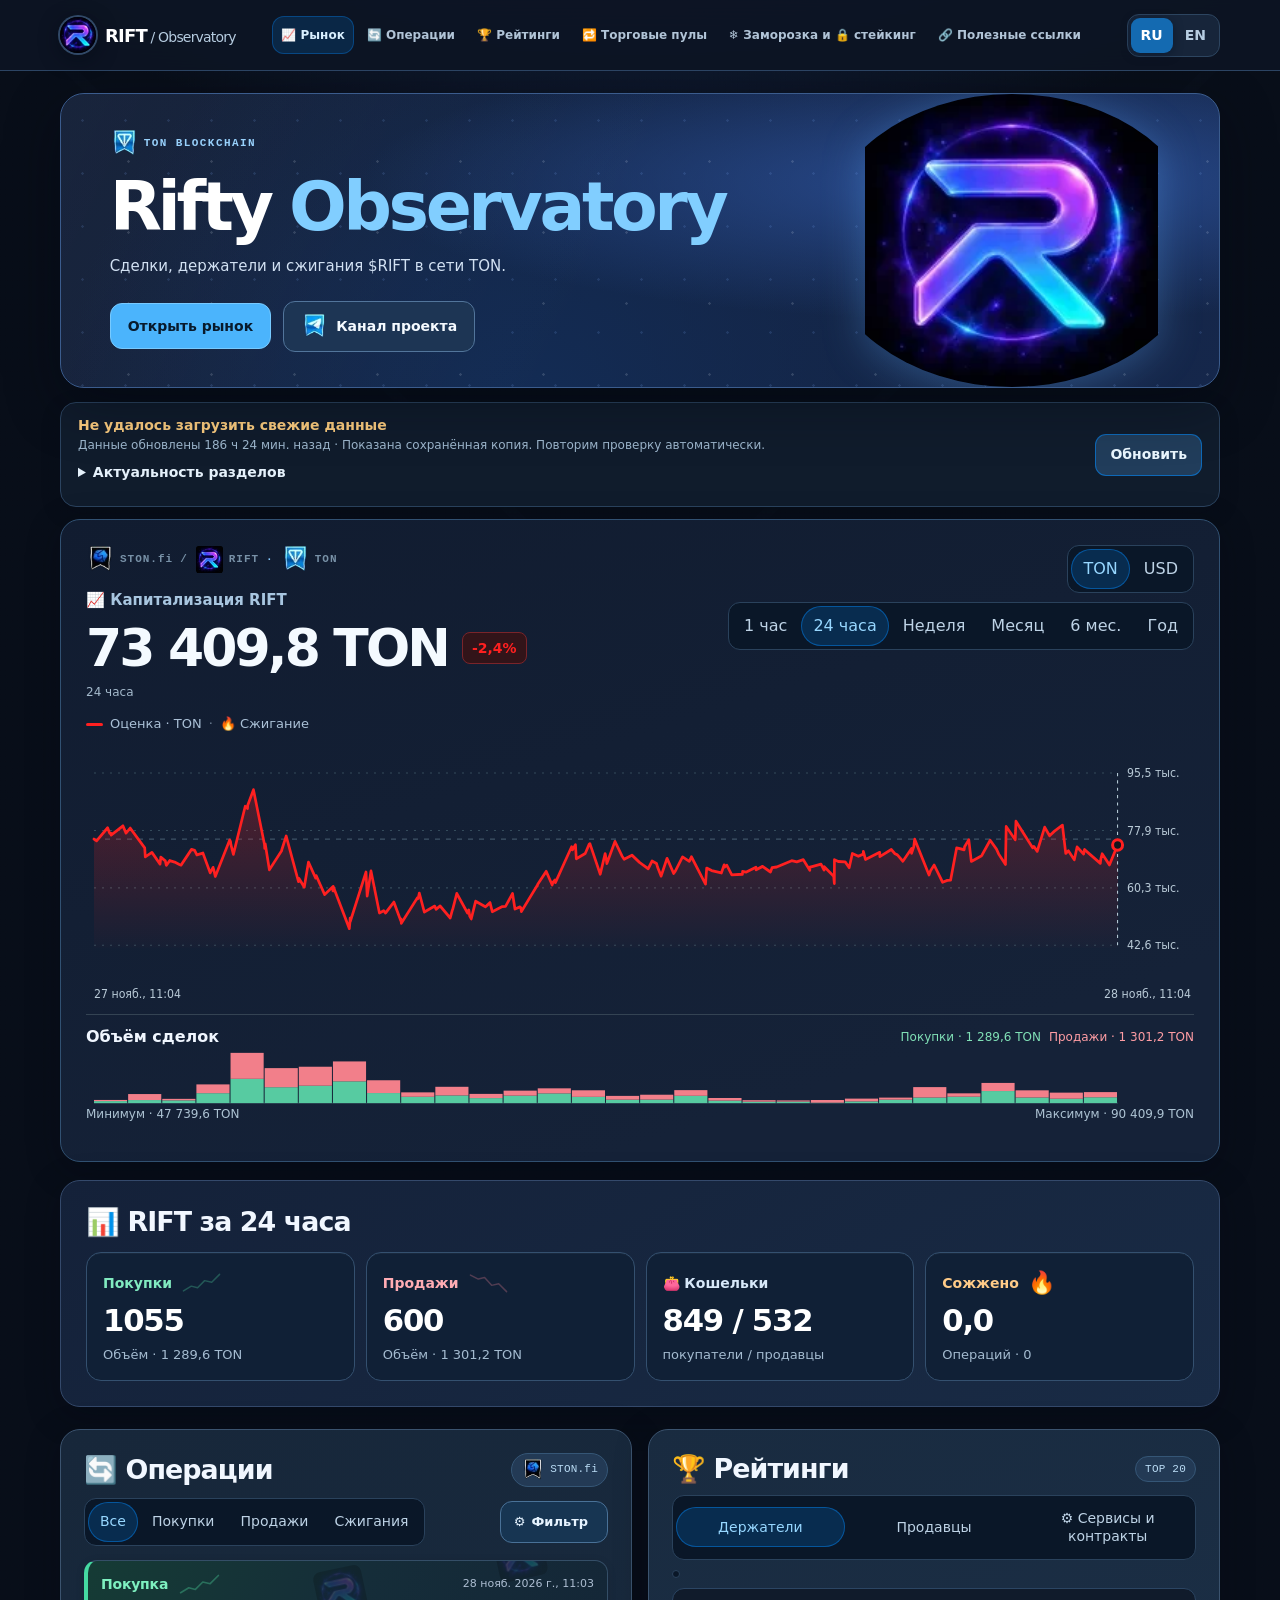
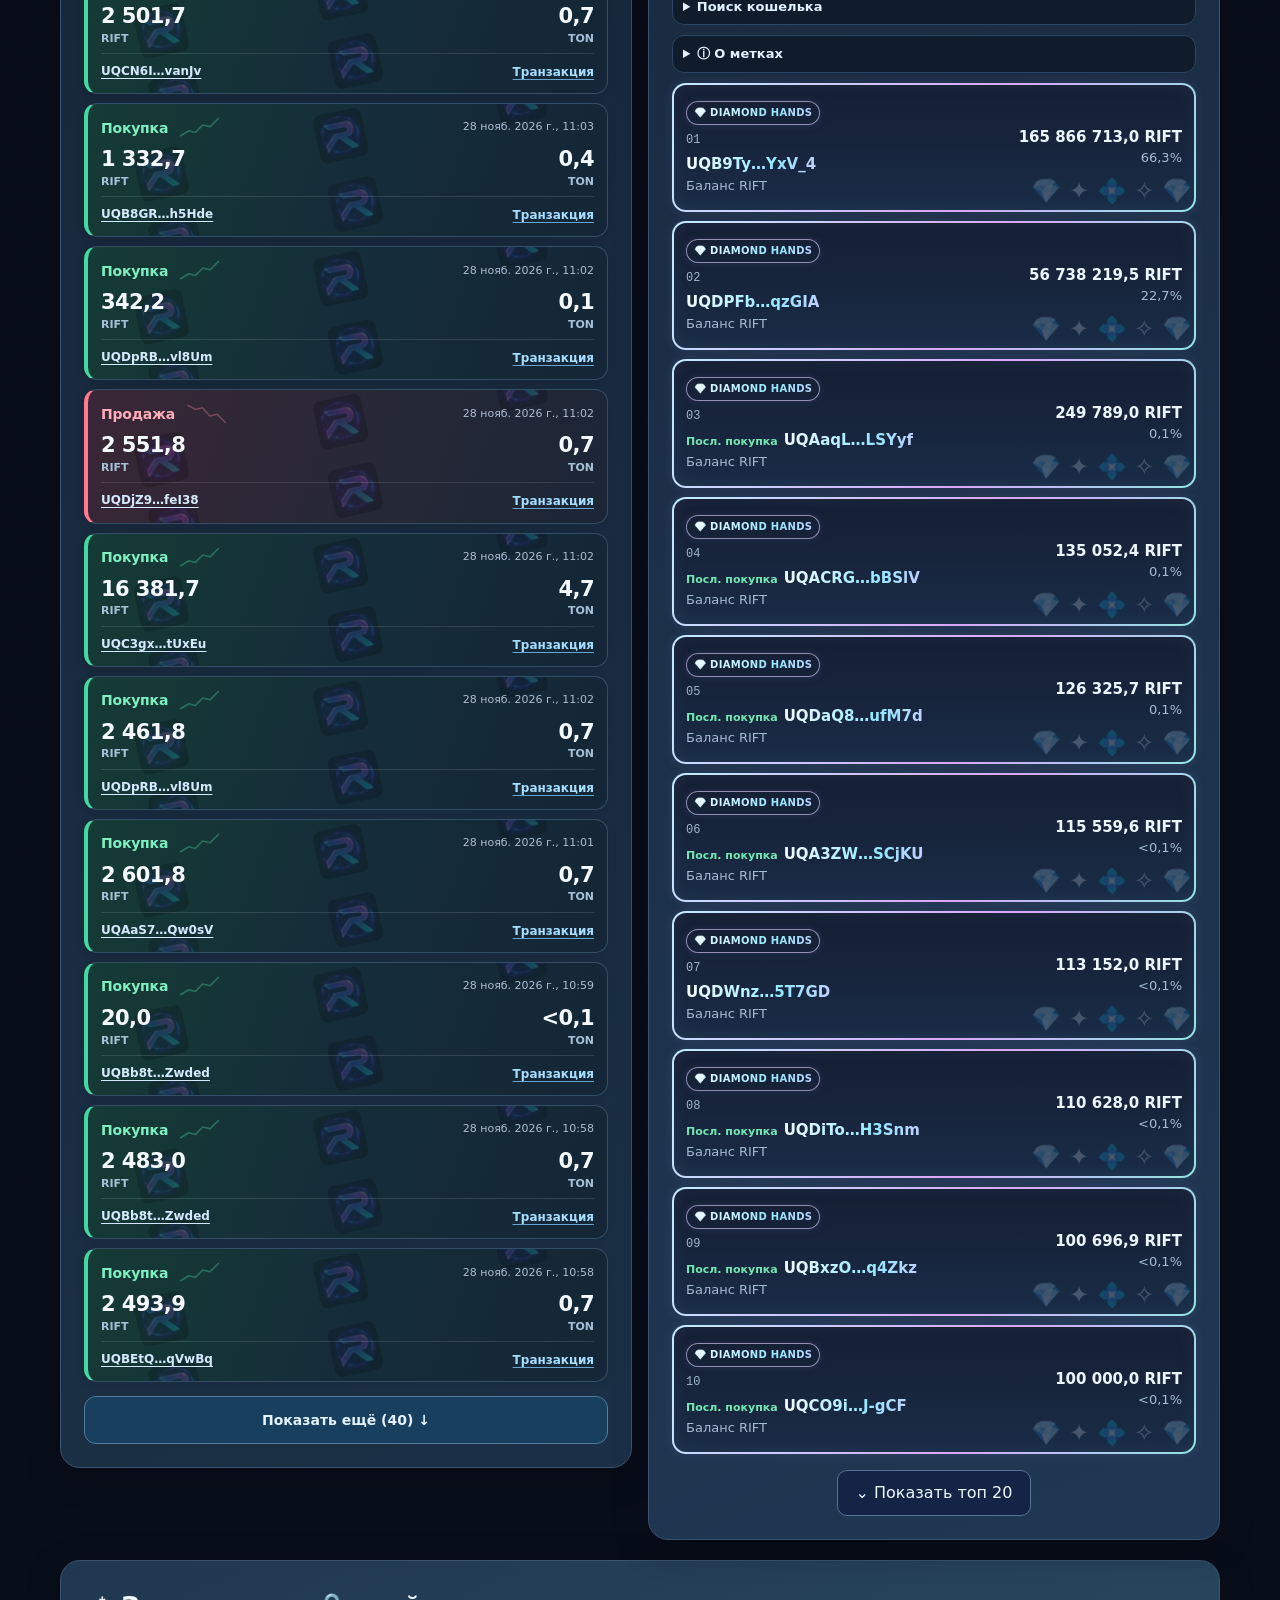
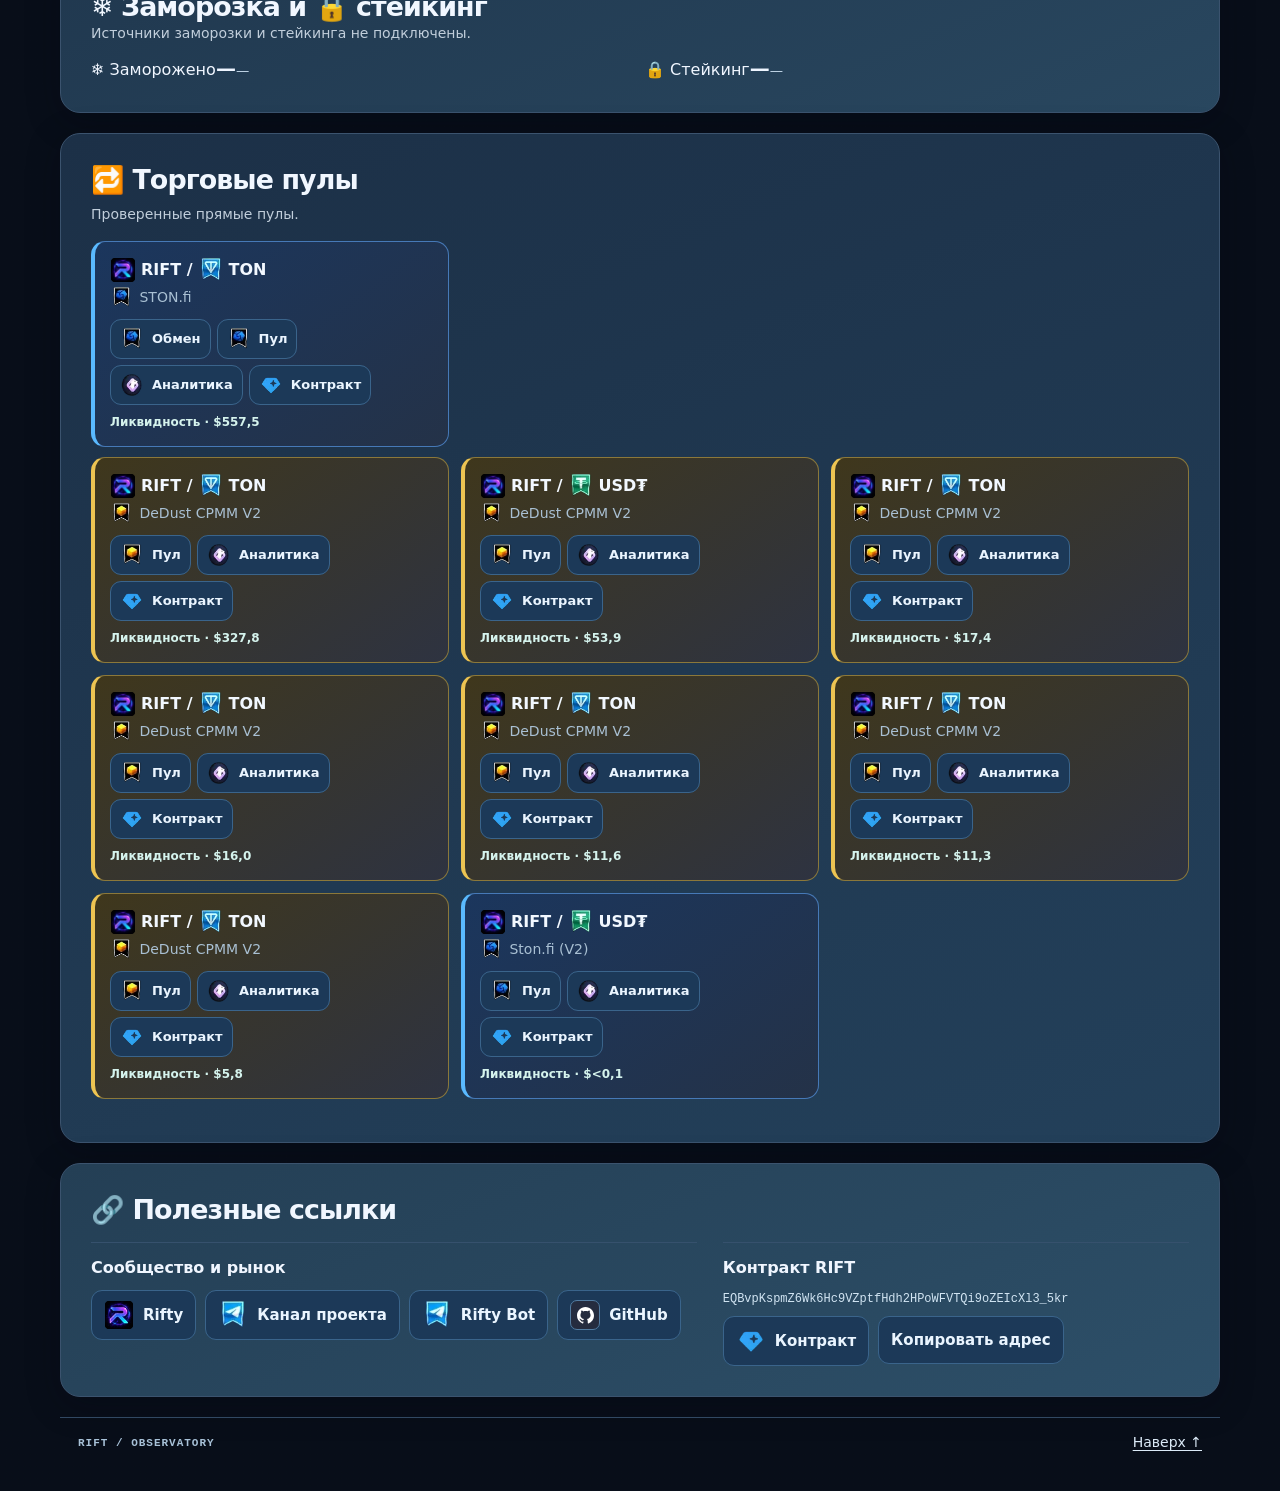
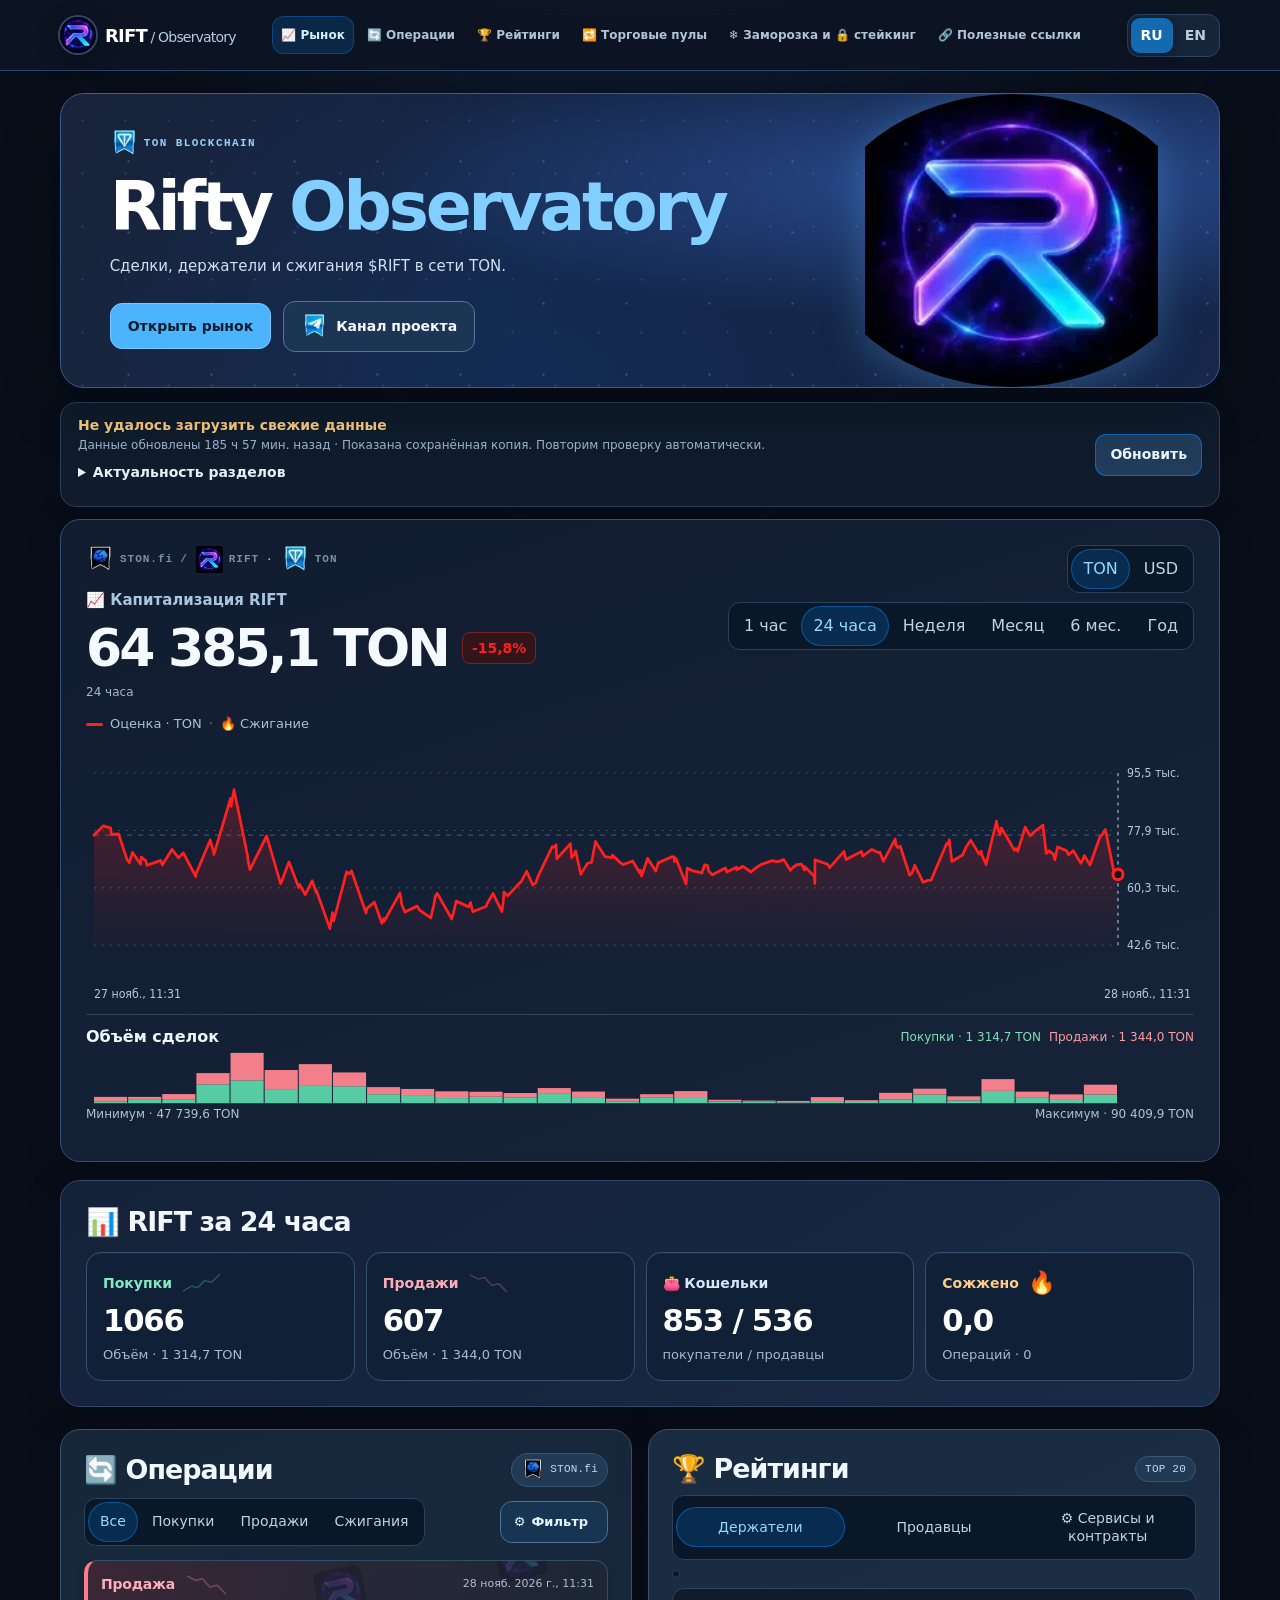
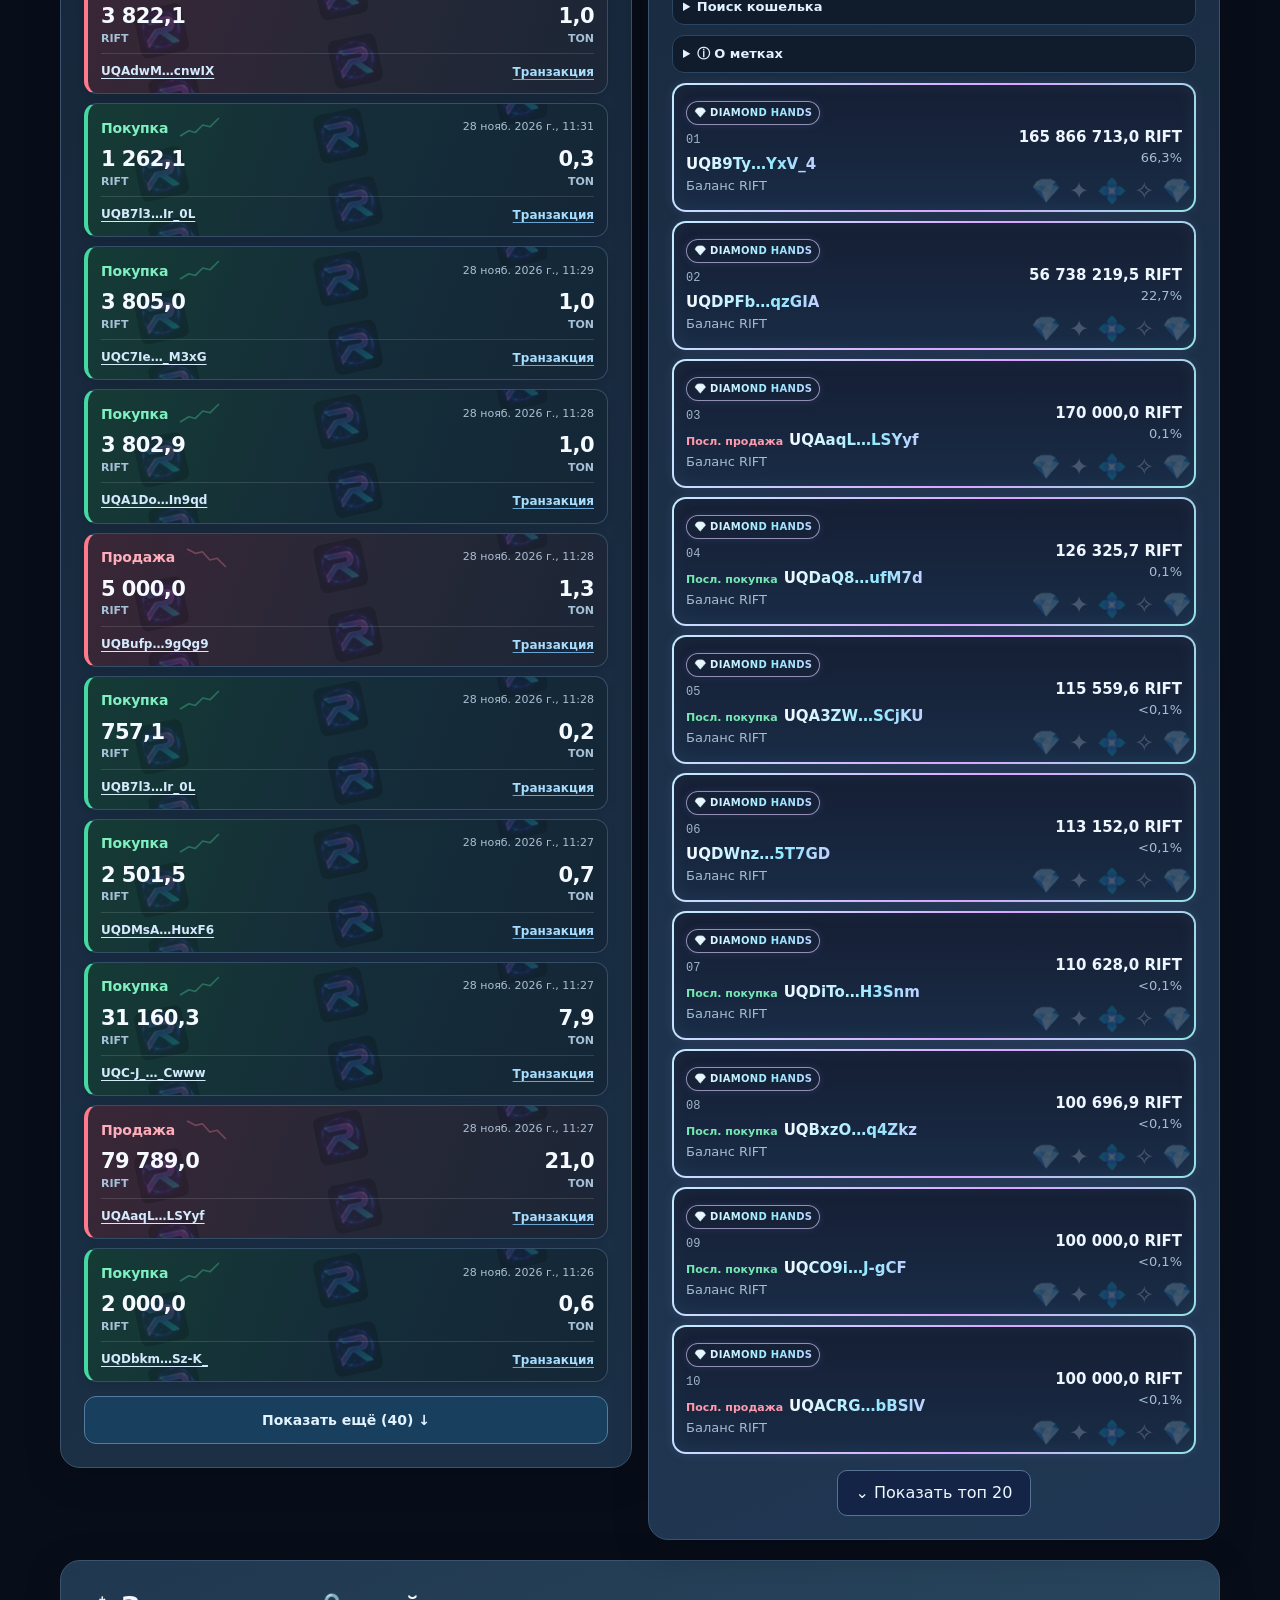
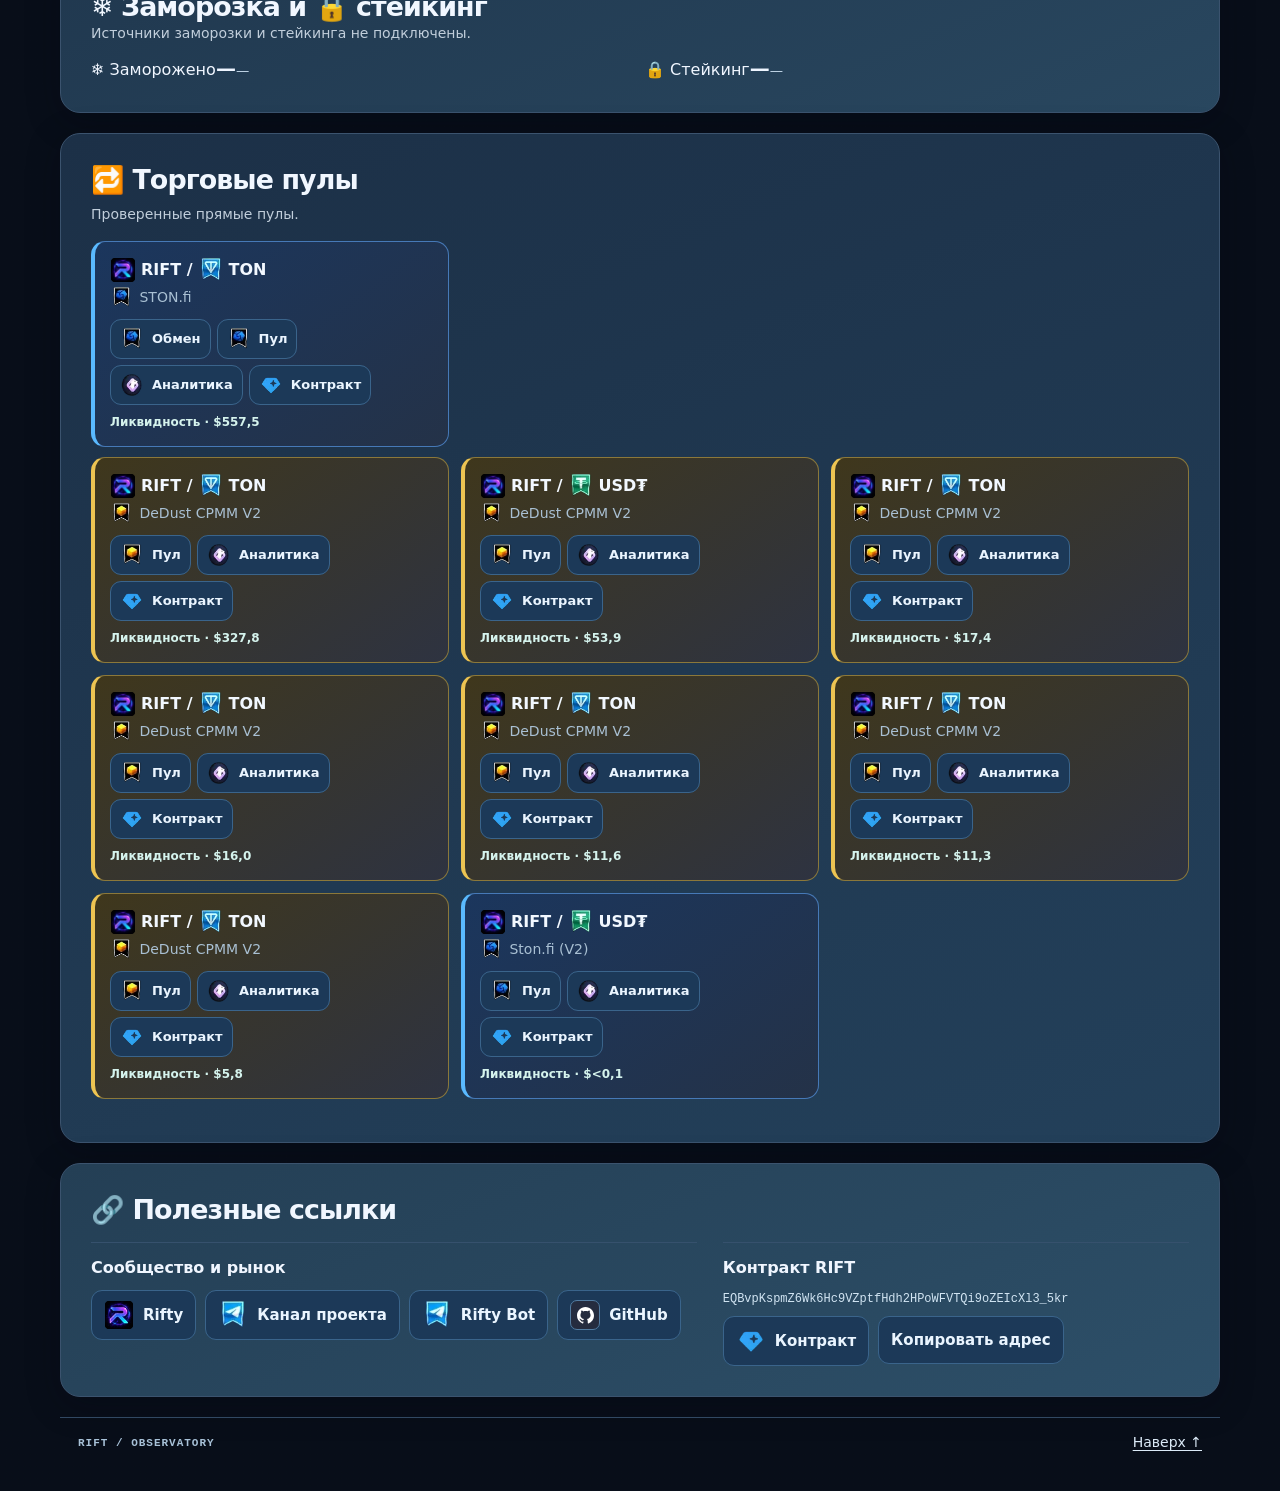
